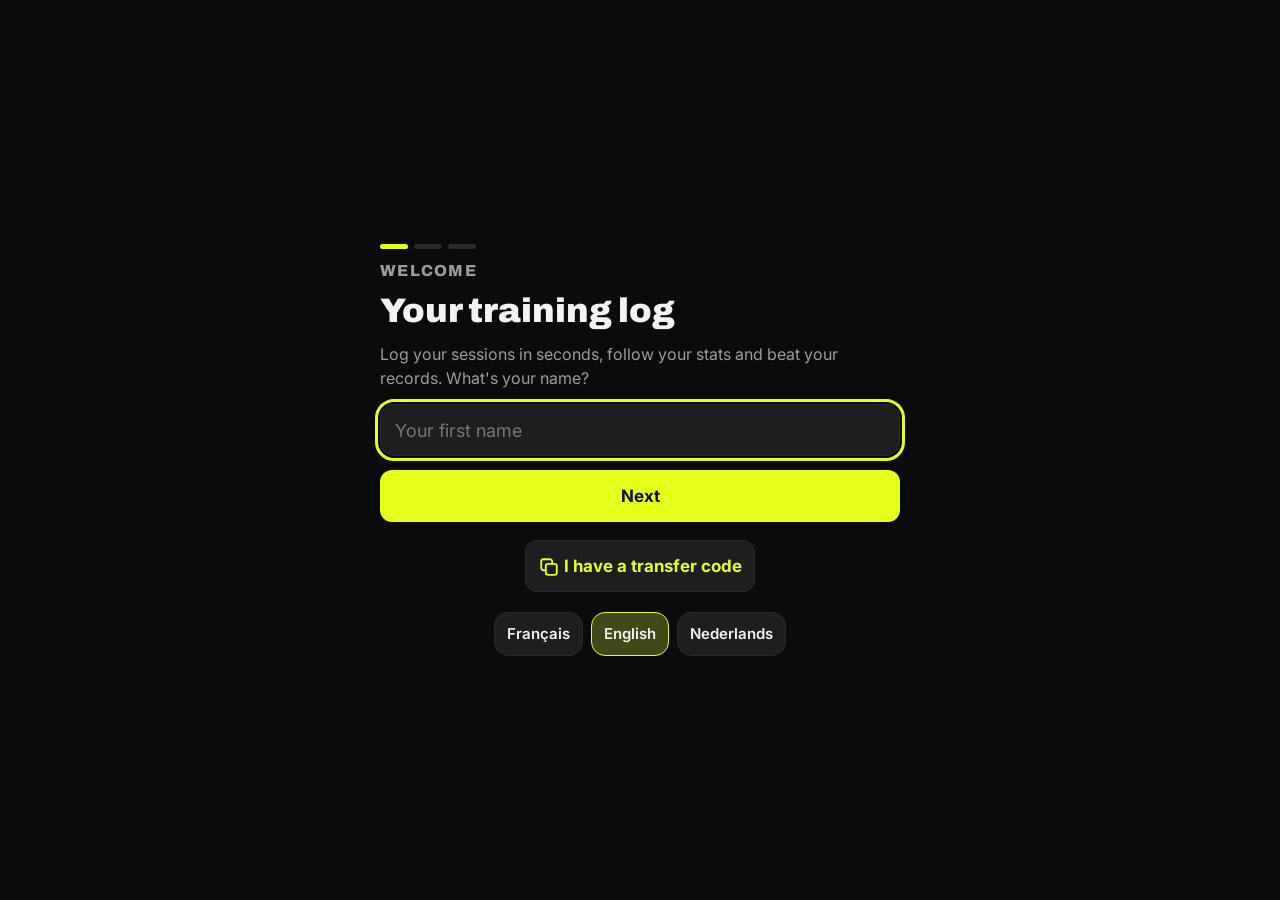
==== index.html @ 7351ebe2 "v7.2 (en cours, non publiée) : nutrition carnet, carnet de notes, page Mesures, voix, calendrier et " ====
<!DOCTYPE html>
<html lang="fr">
<head>
<meta charset="utf-8">
<meta name="viewport" content="width=device-width,initial-scale=1,maximum-scale=1,user-scalable=no,viewport-fit=cover">
<meta name="apple-mobile-web-app-capable" content="yes">
<meta name="theme-color" content="#0b0b0c">
<meta name="mobile-web-app-capable" content="yes">
<meta name="apple-mobile-web-app-status-bar-style" content="black-translucent">
<meta name="apple-mobile-web-app-title" content="Carnet">
<link rel="manifest" href="manifest.webmanifest">
<link rel="apple-touch-icon" href="apple-touch-icon.png">
<link rel="icon" href="icon-192.png">
<link rel="apple-touch-startup-image" media="screen and (device-width: 375px) and (device-height: 667px) and (-webkit-device-pixel-ratio: 2) and (orientation: portrait)" href="splash-750x1334.png">
<link rel="apple-touch-startup-image" media="screen and (device-width: 414px) and (device-height: 736px) and (-webkit-device-pixel-ratio: 3) and (orientation: portrait)" href="splash-1242x2208.png">
<link rel="apple-touch-startup-image" media="screen and (device-width: 375px) and (device-height: 812px) and (-webkit-device-pixel-ratio: 3) and (orientation: portrait)" href="splash-1125x2436.png">
<link rel="apple-touch-startup-image" media="screen and (device-width: 414px) and (device-height: 896px) and (-webkit-device-pixel-ratio: 2) and (orientation: portrait)" href="splash-828x1792.png">
<link rel="apple-touch-startup-image" media="screen and (device-width: 414px) and (device-height: 896px) and (-webkit-device-pixel-ratio: 3) and (orientation: portrait)" href="splash-1242x2688.png">
<link rel="apple-touch-startup-image" media="screen and (device-width: 390px) and (device-height: 844px) and (-webkit-device-pixel-ratio: 3) and (orientation: portrait)" href="splash-1170x2532.png">
<link rel="apple-touch-startup-image" media="screen and (device-width: 428px) and (device-height: 926px) and (-webkit-device-pixel-ratio: 3) and (orientation: portrait)" href="splash-1284x2778.png">
<link rel="apple-touch-startup-image" media="screen and (device-width: 393px) and (device-height: 852px) and (-webkit-device-pixel-ratio: 3) and (orientation: portrait)" href="splash-1179x2556.png">
<link rel="apple-touch-startup-image" media="screen and (device-width: 430px) and (device-height: 932px) and (-webkit-device-pixel-ratio: 3) and (orientation: portrait)" href="splash-1290x2796.png">
<link rel="apple-touch-startup-image" media="screen and (device-width: 402px) and (device-height: 874px) and (-webkit-device-pixel-ratio: 3) and (orientation: portrait)" href="splash-1206x2622.png">
<link rel="apple-touch-startup-image" media="screen and (device-width: 440px) and (device-height: 956px) and (-webkit-device-pixel-ratio: 3) and (orientation: portrait)" href="splash-1320x2868.png">
<link rel="apple-touch-startup-image" media="screen and (device-width: 420px) and (device-height: 912px) and (-webkit-device-pixel-ratio: 3) and (orientation: portrait)" href="splash-1260x2736.png">
<script>try{var d=document.documentElement,r=d.style,v=JSON.parse(localStorage.getItem("carnet-vars")||"null"),k=localStorage.getItem("carnet-icon")||"homme",u=localStorage.getItem("carnet-ati");if(v){for(var x in v)r.setProperty(x,v[x]);d.setAttribute("data-theme",localStorage.getItem("carnet-dt")||"dark")}else{var A={jaune:["#e4ff1a","#7d8c00","#5c6800"],vert:["#3dff8b","#0c8a45","#08773a"],orange:["#ff9f1c","#a35a00","#9a4f00"],bleu:["#38c8ff","#0a6f99","#0a6a92"],rose:["#ff5fa8","#a3245f","#a3245f"],violet:["#b18cff","#5b3fb0","#5b3fb0"]},a=A[localStorage.getItem("carnet-acc")]||A.jaune,l=localStorage.getItem("carnet-theme")==="light";d.setAttribute("data-theme",l?"light":"dark");r.setProperty("--lead",a[0]);r.setProperty("--hi",l?a[2]:a[0]);r.setProperty("--deep",a[1]);r.setProperty("--acct",l?a[2]:a[0])}if(/^(homme|femme|chat|loup|ours|gorille|panda)$/.test(k)){document.querySelectorAll('link[rel="apple-touch-icon"]').forEach(function(e){e.setAttribute("href",u||("icon-"+k+"-180.png"))});var ml=document.querySelector('link[rel=manifest]');if(ml)ml.setAttribute("href","manifest-"+k+".webmanifest")}if(localStorage.getItem("carnet-splash")==="off")d.classList.add("nosplash");if(localStorage.getItem("carnet-anim")==="os"&&matchMedia("(prefers-reduced-motion: reduce)").matches)d.classList.add("rm")}catch(e){}</script>

<title>Carnet de séances</title>
<link rel="preconnect" href="https://fonts.googleapis.com">
<link href="https://fonts.googleapis.com/css2?family=Archivo:wght@500;700;800;900&family=Inter:wght@400;500;600;700&display=swap" rel="stylesheet">
<style>
/* VOICE everyday, sporty, street culture, night mode
   IDEA a training logbook decorated with die-cut stickers and postcards of where you trained, plus a rival scoreboard
   PICTURE the month calendar with illustrated days; regularity heatmap and curves; a scoreboard with S-D ranks
   COLOUR near-black ground, bordeaux header and buttons, wine-red highlights, one colour per session type
   TYPE Archivo 900 display + Inter text
   LAYOUT laptop: calendar left, week/month right; charts and competition in two-column bands; phone stacks */
:root{color-scheme:dark;--bg:#0b0b0c;--card:#151517;--card2:#1e1e21;--ink:#f3f3f1;--mute:#9b9ba1;--line:#2a2a2f;--lead:#e4ff1a;--hi:#e4ff1a;--deep:#7d8c00;--paper:#fff}
*{box-sizing:border-box;min-width:0}
html,body{margin:0}
body{background:var(--bg);color:var(--ink);font:calc(16px*var(--fs,1))/1.5 var(--ft);overflow-x:clip;-webkit-tap-highlight-color:transparent}
button,input{font:inherit;color:inherit}
.top{color:#101010!important;background:linear-gradient(160deg,#eaff2a,#b8d400);color:#fff;padding:calc(18px + env(safe-area-inset-top,0px)) max(4vw,16px) 64px;position:relative;overflow:hidden}
.top::after{content:"";position:absolute;right:-50px;bottom:-90px;width:340px;height:340px;border-radius:50%;background:rgba(255,255,255,.05)}
.top-in{max-width:1180px;margin:0 auto;display:flex;flex-wrap:wrap;gap:16px;align-items:flex-end;justify-content:space-between;position:relative;z-index:1}
h1{font:900 calc(clamp(32px,6vw,48px)*var(--fs,1))/1.02 var(--fd);letter-spacing:-.02em;margin:0}
.tabs{display:inline-flex;flex-wrap:wrap;gap:4px;background:rgba(0,0,0,.12);padding:4px;border-radius:14px;margin-top:12px}
.tabs a{color:#101010;text-decoration:none;font-weight:700;font-size:calc(15px*var(--fs,1));padding:9px 14px;border-radius:10px;min-height:40px;display:inline-flex;align-items:center}
.tabs a[aria-current=page]{background:#101010;color:var(--lead)}
.figs{display:flex;gap:10px;flex-wrap:wrap;align-items:stretch}
.fig{background:rgba(0,0,0,.1);border-radius:14px;padding:10px 14px;min-width:92px}
.fig b{display:block;font:800 calc(28px*var(--fs,1))/1 var(--fd)}
.fig span{font-size:calc(13px*var(--fs,1));opacity:.85}
main{max-width:1180px;margin:-44px auto 0;padding:0 max(4vw,16px) 48px;position:relative;z-index:2}
.cal{display:grid;grid-template-columns:minmax(0,1.6fr) minmax(0,1fr);gap:20px;align-items:start}
.gr{display:grid;grid-template-columns:repeat(2,minmax(0,1fr));gap:20px;align-items:start}
.wide{grid-column:1/-1}
[hidden]{display:none!important}
.panel{background:var(--card);border:1px solid var(--line);border-radius:22px;padding:18px}
.calhead{display:flex;align-items:center;justify-content:space-between;gap:8px;margin-bottom:12px}
.calhead h2{font:900 calc(26px*var(--fs,1))/1.1 var(--fd);margin:0;text-transform:capitalize}
.nav{display:flex;gap:6px}
.ib{width:44px;height:44px;border-radius:12px;border:1px solid var(--line);background:var(--card2);cursor:pointer;display:grid;place-items:center;flex:none}
.ib:hover{border-color:var(--hi)}
:focus-visible{outline:3px solid var(--hi);outline-offset:2px}
.dow,.grid{display:grid;grid-template-columns:repeat(7,minmax(0,1fr));gap:6px}
.dow span{font-size:calc(13px*var(--fs,1));color:var(--mute);text-align:center;font-weight:700}
.day{min-height:96px;border-radius:14px;border:1px solid var(--line);background:var(--card2);padding:0;text-align:left;cursor:pointer;position:relative;overflow:hidden;display:block}
.day .scn{position:absolute;inset:0}
.day svg{width:100%;height:100%;display:block}
.day .n{position:absolute;top:6px;left:7px;font:800 calc(15px*var(--fs,1))/1 var(--fd);z-index:2}
.day.has .n{color:#fff;background:rgba(0,0,0,.5);padding:4px 6px;border-radius:8px;top:4px;left:4px}
.day.out{opacity:.3}
.day.today{box-shadow:inset 0 0 0 2px var(--hi)}
.day.sel{outline:3px solid #fff;outline-offset:-3px}
.day .bed{position:absolute;left:6%;right:6%;bottom:5px;display:block}.day .bed svg{width:100%;height:auto;display:block}.bedwk{display:grid;place-items:center;height:100%;padding:3px}.bedwk svg{width:100%;height:auto}.bedbig{flex:none;width:86px}.bedbig svg{width:86px;height:auto;display:block}
.day.rest{background:repeating-linear-gradient(135deg,var(--card2) 0 8px,#2a2023 8px 16px)}
.day .rl{position:absolute;left:50%;bottom:9px;transform:translateX(-50%) rotate(-6deg);background:var(--paper);color:#16171b;font:800 calc(12px*var(--fs,1))/1 var(--fd);padding:5px 7px;border-radius:7px;box-shadow:0 2px 4px rgba(0,0,0,.4);white-space:nowrap}
.day .stk{position:absolute;left:4px;right:4px;bottom:5px;display:flex;flex-wrap:wrap;gap:2px;z-index:2}
.st{width:26px;height:26px;border-radius:50%;display:grid;place-items:center;color:#fff;border:2.5px solid var(--paper);box-shadow:0 2px 3px rgba(0,0,0,.4);flex:none}
.st svg{width:14px;height:14px}
.st.big{width:36px;height:36px;border-width:3px}.st.big svg{width:19px;height:19px}
.more{font-size:calc(12px*var(--fs,1));font-weight:800;color:#fff;background:rgba(0,0,0,.55);border-radius:99px;padding:2px 6px;align-self:center}
.detail{margin-top:18px}
.dh{display:flex;justify-content:space-between;align-items:center;gap:10px;flex-wrap:wrap}
.dh h3{margin:0;font:900 calc(22px*var(--fs,1))/1.2 var(--fd);text-transform:capitalize}
.row{display:flex;gap:8px;flex-wrap:wrap;align-items:center}
.btn{border:0;border-radius:12px;background:var(--lead);color:var(--on-lead,#101010);font-weight:700;padding:0 18px;height:44px;cursor:pointer;box-shadow:0 3px 0 var(--deep);white-space:nowrap}
.btn:hover{background:#f0ff66}
.btn:active{transform:translateY(2px);box-shadow:0 1px 0 var(--deep)}
.btn.ghost{background:var(--card2);border:1px solid var(--line);box-shadow:none;color:var(--lead)}
.btn.ghost:hover{background:#2a2a20}
.ib,.pm{color:var(--lead)}
.btn.sm{height:36px;padding:0 12px;font-size:calc(14px*var(--fs,1))}
.sess{display:grid;grid-template-columns:150px minmax(0,1fr) auto;gap:14px;align-items:start;padding:10px;border-radius:18px;background:var(--card2);margin-top:12px}
.sess .pic{position:relative;height:110px;border-radius:12px;overflow:hidden}
.sess .pic svg{width:100%;height:100%;display:block}
.tagp{position:absolute;left:8px;bottom:8px;background:var(--paper);color:#16171b;font:800 calc(14px*var(--fs,1))/1 var(--fd);padding:6px 9px;border-radius:8px;transform:rotate(-3deg);box-shadow:0 2px 4px rgba(0,0,0,.35)}
.stickers{display:flex;flex-wrap:wrap;gap:10px;margin-top:4px}
.stkr{display:inline-flex;align-items:center;gap:7px;font:800 calc(14px*var(--fs,1))/1.1 var(--fd);padding:5px 12px 5px 5px;border-radius:99px;color:#fff;border:3px solid var(--paper);box-shadow:0 3px 6px rgba(0,0,0,.35)}
.stkr .ic{width:26px;height:26px;border-radius:50%;background:rgba(255,255,255,.22);display:grid;place-items:center}
.stkr svg{width:16px;height:16px}
.exl{display:flex;flex-wrap:wrap;gap:6px;margin-top:10px}
.exl span{font-size:calc(13px*var(--fs,1));font-weight:600;background:var(--card);border:1px solid var(--line);border-radius:8px;padding:3px 8px}
.empty{display:flex;gap:14px;align-items:center;margin-top:12px;padding:14px;border-radius:18px;background:var(--card2);color:var(--mute);font-size:calc(15px*var(--fs,1))}
.empty svg{width:64px;height:64px;flex:none}
.empty b{display:block;color:var(--ink);font:900 calc(20px*var(--fs,1))/1.2 var(--fd)}
aside{display:grid;gap:20px}
h2.t{font:900 calc(21px*var(--fs,1))/1.2 var(--fd);margin:0 0 12px}
.kp{display:grid;grid-template-columns:repeat(2,minmax(0,1fr));gap:10px}
.kp div{background:var(--card2);border-radius:14px;padding:12px}
.kp b{display:block;font:900 calc(30px*var(--fs,1))/1 var(--fd);white-space:nowrap}
.kp span{font-size:calc(13px*var(--fs,1));color:var(--mute)}
.week{display:grid;grid-template-columns:repeat(7,minmax(0,1fr));gap:6px;margin-top:12px}
.week div{text-align:center;font-size:calc(12px*var(--fs,1));color:var(--mute);font-weight:700}
.week i{display:block;height:40px;border-radius:10px;background:var(--card2);margin-bottom:4px;overflow:hidden;font:800 calc(10px*var(--fs,1))/40px var(--fd);color:var(--mute);font-style:normal}
.week i svg{width:100%;height:100%;display:block}
.places{display:grid;grid-template-columns:repeat(3,minmax(0,1fr));gap:8px}
.ptile{position:relative;height:104px;border-radius:14px;overflow:hidden}
.ptile svg{width:100%;height:100%;display:block}
.ptile b{position:absolute;right:8px;top:6px;font:900 calc(30px*var(--fs,1))/1 var(--fd);color:#fff;text-shadow:0 2px 6px rgba(0,0,0,.6)}
.ptile span{position:absolute;left:6px;bottom:6px;background:var(--paper);color:#16171b;font:800 calc(13px*var(--fs,1))/1 var(--fd);padding:5px 7px;border-radius:7px}
.bars{display:grid;gap:10px}
.bar{display:grid;grid-template-columns:auto minmax(0,1fr) auto;gap:10px;align-items:center;font-size:calc(14px*var(--fs,1))}
.bar .lb{display:flex;align-items:center;gap:8px;font-weight:700;width:11em}
.bar .tr{height:12px;border-radius:99px;background:var(--card2);overflow:hidden}
.bar .fl{display:block;height:100%;border-radius:99px}
.bar .v{font-weight:800;white-space:nowrap;font-variant-numeric:tabular-nums}
.find{font:900 calc(clamp(24px,3.4vw,34px)*var(--fs,1))/1.1 var(--fd);margin:0 0 4px;letter-spacing:-.01em}
.findsub{color:var(--mute);margin:0 0 10px;font-size:calc(15px*var(--fs,1))}
.chart{position:relative;height:280px}
.chart svg{position:absolute;inset:0;width:100%;height:100%}
.chart.sm{height:220px}
.chart text{font:600 calc(12px*var(--fs,1)) var(--ft);fill:var(--mute)}
.chart text.v{font:800 calc(13px*var(--fs,1)) var(--fd);fill:var(--ink);paint-order:stroke;stroke:var(--card);stroke-width:4px}
.leg{display:flex;gap:16px;flex-wrap:wrap;font-size:calc(13px*var(--fs,1));color:var(--mute);margin-top:8px}
.leg i{display:inline-block;width:18px;height:4px;border-radius:2px;vertical-align:middle;margin-right:6px}
.heat{overflow-x:auto;padding-bottom:4px}
.hm{display:grid;grid-template-rows:repeat(7,auto);grid-auto-flow:column;grid-auto-columns:minmax(12px,24px);gap:3px;min-width:420px;justify-content:start}
.hm i{aspect-ratio:1;border-radius:3px;background:#1f191b}
.hm i.r{background:#3a3134}.hm i.l1{background:#a8001a}.hm i.l2{background:#e4ff1a}.hm i.fut{background:transparent}
.hml{display:grid;grid-auto-flow:column;grid-auto-columns:minmax(12px,24px);gap:3px;min-width:420px;justify-content:start;font-size:calc(11px*var(--fs,1));color:var(--mute);height:16px;margin-bottom:4px}
.hml span{white-space:nowrap;overflow:visible}
.sw{display:inline-block;width:12px;height:12px;border-radius:3px;vertical-align:-1px;margin-right:5px}
.note{font-size:calc(13px*var(--fs,1));color:var(--mute);margin:14px 0 0}
.banner{display:flex;gap:10px;align-items:center;justify-content:space-between;flex-wrap:wrap;background:#2a1012;border-radius:14px;padding:10px 12px;margin-bottom:12px;font-size:calc(14px*var(--fs,1))}
.banner button{height:36px;padding:0 12px;border-radius:10px;border:1px solid var(--line);background:var(--card2);cursor:pointer;font-weight:700}
.comp{margin-top:0}
.ch{display:flex;justify-content:space-between;gap:10px;align-items:flex-start;flex-wrap:wrap;margin-bottom:10px}
.ch h3{margin:0;font:900 calc(22px*var(--fs,1))/1.2 var(--fd)}
.ch p{margin:2px 0 0;color:var(--mute);font-size:calc(14px*var(--fs,1))}
.duel{display:grid;gap:8px}
.pl{display:grid;grid-template-columns:auto minmax(0,1fr) auto;gap:10px;align-items:center;background:var(--card2);border-radius:14px;padding:10px 12px}
.pl.win{background:linear-gradient(90deg,#3d0c0f,var(--card2));box-shadow:inset 0 0 0 1.5px var(--hi)}
.pl .pos{font:900 calc(18px*var(--fs,1))/1 var(--fd);width:1.4em;text-align:center;color:var(--mute)}
.pl .nm{font-weight:700;overflow:hidden;text-overflow:ellipsis;white-space:nowrap}
.pl .nm small{display:block;font-weight:500;color:var(--mute);font-size:calc(12px*var(--fs,1))}
.pl .n{font:900 calc(26px*var(--fs,1))/1 var(--fd);white-space:nowrap}
.pl .n small{font:600 calc(12px*var(--fs,1)) var(--ft);color:var(--mute)}
.crown{color:#ffd85a}
.race{display:flex;gap:clamp(10px,3vw,28px);align-items:flex-end;justify-content:center;height:280px;padding:8px 4px 0;position:relative}
.lane{flex:1;max-width:150px;height:100%;display:flex;flex-direction:column;justify-content:flex-end;align-items:center;gap:8px;min-width:0}
.thumb{width:52px;height:52px;border-radius:50%;display:grid;place-items:center;color:#fff;flex:none}
.thumb svg{width:30px;height:30px}
.tower{width:100%;border-radius:16px 16px 6px 6px;min-height:28px;position:relative;overflow:hidden;background-size:100% 300%;display:flex;justify-content:center;align-items:flex-start;padding-top:8px;transform-origin:bottom}
.tower::after{content:"";position:absolute;inset:0;background:repeating-linear-gradient(-45deg,rgba(255,255,255,.18) 0 10px,transparent 10px 22px);background-size:200% 200%}
.tower b{position:relative;z-index:1;font:900 calc(clamp(26px,5vw,40px)*var(--fs,1))/1 var(--fd);color:#fff;text-shadow:0 2px 6px rgba(0,0,0,.35)}
.lane .nm{font-weight:800;font-size:calc(15px*var(--fs,1));display:flex;gap:5px;align-items:center;max-width:100%;overflow:hidden;white-space:nowrap;text-overflow:ellipsis}
.lane.win .tower{background-image:linear-gradient(180deg,#5dff8f,#00c853,#008f3a,#00c853,#5dff8f);box-shadow:0 0 0 2px #00e060,0 0 24px rgba(0,230,100,.45)}
.lane.win .thumb{background:#00c853;box-shadow:0 0 18px rgba(0,230,100,.6)}
.lane.lose .tower{background-image:linear-gradient(180deg,#ff5468,#c4001a,#9a0014,#c4001a,#ff5468);box-shadow:0 0 0 2px #e8112d,0 0 18px rgba(255,31,61,.35)}
.lane.lose .thumb{background:#c4001a}
.lane.lose .thumb svg{transform:rotate(180deg)}
.lane.tie .tower{background-image:linear-gradient(180deg,#8a8f99,#5b606a,#3d4148,#5b606a,#8a8f99)}
.lane.tie .thumb{background:#5b606a}
.vs{align-self:center;font:900 calc(22px*var(--fs,1))/1 var(--fd);color:var(--mute);flex:none}
.racenote{text-align:center;color:var(--mute);font-size:calc(14px*var(--fs,1));margin:10px 0 0}
.tower{animation:rise .9s cubic-bezier(.2,1.4,.4,1) both,flow 2.4s linear infinite}
.tower::after{animation:stripes 1.2s linear infinite}
.lane.win .thumb{animation:hop 1.1s ease-in-out infinite}
.lane.lose .thumb{animation:sulk 1.6s ease-in-out infinite}
.lane.win .tower{animation:rise .9s cubic-bezier(.2,1.4,.4,1) both,flow 2.4s linear infinite,glow 1.6s ease-in-out infinite}
.vs{animation:pulse 1.4s ease-in-out infinite}
@keyframes rise{from{transform:scaleY(0)}}
@keyframes flow{from{background-position:0 0}to{background-position:0 -300%}}
@keyframes stripes{from{background-position:0 0}to{background-position:-31px 0}}
@keyframes hop{0%,100%{transform:translateY(0) rotate(0)}30%{transform:translateY(-12px) rotate(-12deg)}60%{transform:translateY(0) rotate(8deg)}}
@keyframes sulk{0%,100%{transform:translateY(0) rotate(0)}20%{transform:translateY(4px) rotate(-14deg)}40%{transform:translateY(4px) rotate(14deg)}60%{transform:translateY(6px) rotate(-8deg)}}
@keyframes glow{0%,100%{box-shadow:0 0 0 2px #00e060,0 0 14px rgba(0,230,100,.35)}50%{box-shadow:0 0 0 3px #5dff8f,0 0 34px rgba(0,230,100,.7)}}
@keyframes pulse{50%{transform:scale(1.18);color:#fff}}
html.rm .tower,html.rm .tower::after,html.rm .lane.win .thumb,html.rm .lane.lose .thumb,html.rm .lane.win .tower,html.rm .vs{animation:none!important}
@media(max-width:560px){.race{height:230px}.thumb{width:42px;height:42px}.thumb svg{width:24px;height:24px}}
.sk{display:inline-grid;place-items:center;width:44px;height:44px;border-radius:50%;background:#fff;box-shadow:0 3px 6px rgba(0,0,0,.45);flex:none}
.sk svg{width:34px;height:34px}.sk.sm{width:30px;height:30px}.sk.sm svg{width:23px;height:23px}.sk.lg{width:64px;height:64px}.sk.lg svg{width:50px;height:50px}
.tally{display:flex;gap:12px;align-items:center;font:900 calc(18px*var(--fs,1)) var(--fd)}.tally span{display:flex;gap:6px;align-items:center}
.prog{display:grid;gap:8px}
.pr{display:grid;grid-template-columns:7em minmax(0,1fr) auto;gap:10px;align-items:center;font-size:calc(14px*var(--fs,1))}
.pr .nm{font-weight:700;overflow:hidden;text-overflow:ellipsis;white-space:nowrap}
.pr .tr{height:14px;border-radius:99px;background:var(--card2);overflow:hidden;position:relative}
.pr .fl{display:block;height:100%;border-radius:99px}
.pr .v{font:900 calc(16px*var(--fs,1)) var(--fd);white-space:nowrap}
.hist{display:grid;gap:8px}
.hr{display:flex;gap:10px;align-items:center;flex-wrap:wrap;background:var(--card2);border-radius:14px;padding:10px 12px}
.hr .mo{font:900 calc(16px*var(--fs,1)) var(--fd);width:6.5em;text-transform:capitalize}
.hr .who{display:flex;gap:6px;align-items:center;font-weight:600;font-size:calc(14px*var(--fs,1))}
.status{display:inline-block;font-size:calc(13px*var(--fs,1));font-weight:700;padding:4px 10px;border-radius:99px;background:#3d0c0f;color:#ffb3b7}
table{width:100%;border-collapse:collapse;font-size:calc(14px*var(--fs,1));margin-top:14px}
th,td{padding:8px 6px;border-bottom:1px solid var(--line);text-align:right;white-space:nowrap}
th:first-child,td:first-child{text-align:left;white-space:normal}
th{color:var(--mute);font-weight:600;font-size:calc(13px*var(--fs,1))}
td b{font:900 calc(18px*var(--fs,1)) var(--fd)}
.code{font:900 calc(24px*var(--fs,1))/1 var(--fd);letter-spacing:.06em;background:var(--card2);border:1px dashed var(--hi);border-radius:12px;padding:12px 14px;display:inline-block;user-select:all}
.fld{display:flex;gap:8px;flex-wrap:wrap;margin-top:8px}
.fld input,.mg input{height:44px;border-radius:12px;border:1.5px solid var(--line);background:var(--card2);padding:0 12px;font-size:calc(16px*var(--fs,1));flex:1;min-width:150px}
.msg{font-size:calc(14px*var(--fs,1));color:var(--hi);font-weight:600;min-height:1.2em;margin:8px 0 0}
.sheet{position:fixed;inset:0;background:rgba(0,0,0,.7);display:none;align-items:flex-end;justify-content:center;z-index:25}
.sheet.open{display:flex}
.box{background:var(--card);width:min(600px,100%);max-height:92vh;overflow:auto;border-radius:24px 24px 0 0;padding:20px max(18px,env(safe-area-inset-left,0px)) calc(12px + env(safe-area-inset-bottom,0px));border:1px solid var(--line)}
@media(min-width:700px){.sheet{align-items:center}.box{border-radius:24px}}
.box h3{margin:0 0 2px;font:900 calc(26px*var(--fs,1))/1.1 var(--fd);text-transform:capitalize}
.box h5{margin:20px 0 10px;font:800 calc(15px*var(--fs,1))/1.2 var(--fd);display:flex;justify-content:space-between;align-items:center;gap:8px}
.box h5 small{font:500 calc(13px*var(--fs,1)) var(--ft);color:var(--mute);margin-left:6px}
.plcs{display:grid;grid-template-columns:repeat(3,minmax(0,1fr));gap:10px}
.plc{border:0;padding:0;border-radius:16px;overflow:hidden;cursor:pointer;position:relative;height:110px;background:var(--card2);box-shadow:inset 0 0 0 2px var(--line)}
.plc svg{width:100%;height:100%;display:block}
.plc .tagp{transform:none}
.plc[aria-pressed=true]{box-shadow:0 0 0 3px var(--hi)}
.plc[aria-pressed=true]::after{content:"✓";position:absolute;top:8px;right:8px;width:28px;height:28px;border-radius:50%;background:var(--hi);color:#101010;display:grid;place-items:center;font-weight:900;border:2.5px solid #fff}
.chips{display:flex;flex-wrap:wrap;gap:8px}
.chip{min-height:44px;border-radius:14px;border:1.5px solid var(--line);background:var(--card2);padding:6px 12px;display:inline-flex;align-items:center;gap:9px;cursor:pointer;font-weight:600;font-size:calc(15px*var(--fs,1));text-align:left}
.chip.ty{padding-left:6px}
.chip small{display:block;font-size:calc(12px*var(--fs,1));color:var(--mute);font-weight:500}
.chip[aria-pressed=true]{border-color:var(--c,var(--hi));background:color-mix(in srgb,var(--c,var(--hi)) 22%,var(--card))}
.chip.ex[aria-pressed=true]{background:#fff;color:#16171b;border-color:#fff}
.mg{display:grid;gap:6px}
.mg div{display:flex;gap:6px}
.acts{display:flex;gap:10px;justify-content:flex-end;margin-top:18px;position:sticky;bottom:-12px;background:var(--card);padding:12px 0}
.err{color:var(--hi);font-size:calc(14px*var(--fs,1));font-weight:600;margin:10px 0 0;min-height:1em}
@media(max-width:900px){.cal,.gr{grid-template-columns:minmax(0,1fr)}}
@media(max-width:560px){.day{min-height:70px;border-radius:10px}.st{width:19px;height:19px;border-width:2px}.st svg{width:10px;height:10px}.dow,.grid{gap:4px}.panel{padding:12px}.fig{min-width:76px;padding:8px 10px}.fig b{font-size:calc(22px*var(--fs,1))}.sess{grid-template-columns:minmax(0,1fr) auto}.sess .pic{grid-column:1/-1;height:120px}.day .n{font-size:calc(13px*var(--fs,1))}.day.has .n{padding:3px 4px}.plc,.ptile{height:92px}.day .rl{font-size:calc(10px*var(--fs,1));padding:4px 5px}.chart{height:220px}table{font-size:calc(13px*var(--fs,1))}th,td{padding:6px 3px}}
.day .st,.stkr{animation:pop .3s ease-out both}@keyframes pop{from{transform:scale(.3) rotate(-25deg)}}html.rm .day .st,html.rm .stkr{animation:none!important}
.rgrid{display:grid;grid-template-columns:repeat(auto-fill,minmax(260px,1fr));gap:16px}
.rc{background:var(--card);border:1px solid var(--line);border-radius:22px;padding:16px}
.rh{display:flex;justify-content:space-between;align-items:center;gap:8px}.rh h3{margin:0;font:900 calc(20px*var(--fs,1))/1.2 var(--fd)}
.ib.sm2{width:36px;height:36px}
.rv{display:flex;align-items:center;justify-content:space-between;gap:10px;margin:14px 0 8px}
.pm{width:52px;height:52px;border-radius:16px;border:1px solid var(--line);background:var(--card2);font:900 calc(28px*var(--fs,1))/1 var(--fd);cursor:pointer;flex:none}
.pm.plus{background:#00c853;border-color:#00c853;color:#fff;box-shadow:0 3px 0 #007a33}
.pm:active{transform:translateY(2px)}
.big{display:flex;align-items:baseline;justify-content:center;gap:6px;flex:1}
.big input{width:100%;max-width:130px;background:transparent;border:0;border-bottom:2px dashed var(--line);text-align:center;font:900 calc(48px*var(--fs,1))/1 var(--fd);color:var(--ink);padding:0;-moz-appearance:textfield}
.big input::-webkit-outer-spin-button,.big input::-webkit-inner-spin-button{-webkit-appearance:none;margin:0}
.big span{color:var(--mute);font-weight:700}
.spk{height:56px}.spk svg{width:100%;height:100%;display:block}
.rn{font-size:calc(13px*var(--fs,1));color:var(--mute);margin:8px 0 0}
select{height:44px;border-radius:12px;border:1.5px solid var(--line);background:var(--card2);color:var(--ink);padding:0 10px;font-size:calc(16px*var(--fs,1));flex:1;min-width:150px}
.boom{position:fixed;inset:0;display:none;place-items:center;z-index:30;pointer-events:none}
.boom.on{display:grid}
.boom .bx{position:relative;display:grid;justify-items:center;background:var(--lead);border:3px solid #101010;box-shadow:0 18px 50px rgba(0,0,0,.55);border-radius:28px;padding:26px 30px;max-width:88vw;text-align:center;animation:pop2 .5s cubic-bezier(.3,1.6,.5,1) both}
.smile{width:96px;height:96px;animation:wob .6s ease-in-out .3s 2}
.bt{margin:10px 0 0;font:900 calc(32px*var(--fs,1))/1.1 var(--fd);color:#101010}
.bs{margin:6px 0 0;color:#101010;font-weight:800;font-size:calc(18px*var(--fs,1))}
.boom.on{background:rgba(0,0,0,.45)}
button,a,label,.chip{touch-action:manipulation;-webkit-tap-highlight-color:transparent}html{-webkit-text-size-adjust:100%}
.pt{position:absolute;left:50%;top:40%;width:34px;height:34px;margin:-17px;color:#00c853;animation:fly 1.3s ease-out both}
.pt svg{width:100%;height:100%;filter:drop-shadow(0 2px 3px rgba(0,0,0,.5))}
@keyframes pop2{from{transform:scale(.4);opacity:0}}
@keyframes wob{50%{transform:rotate(-14deg) scale(1.1)}}
@keyframes fly{0%{transform:translate(0,0) scale(.3);opacity:1}80%{opacity:1}100%{transform:translate(var(--x),var(--y)) rotate(var(--r)) scale(1.1);opacity:0}}
html.rm .pt,html.rm .smile,html.rm .boom .bx{animation:none!important}html.rm .pt{display:none}
.plcs.need{animation:shake .45s ease-in-out;border-radius:18px;box-shadow:0 0 0 3px var(--hi)}
@keyframes shake{20%,60%{transform:translateX(-8px)}40%,80%{transform:translateX(8px)}}
#warn{display:flex;gap:10px;align-items:center;background:var(--lead);color:var(--on-lead,#101010);font-weight:700;font-size:calc(14px*var(--fs,1));line-height:1.35;padding:calc(env(safe-area-inset-top) + 10px) 14px 10px}#warn span{flex:1}#warn .ib{width:36px;height:36px;color:#101010;background:rgba(0,0,0,.1);border:0}
.bk{margin-top:14px;border-top:1px solid var(--line);padding-top:12px}.bk summary{font-weight:800;cursor:pointer;color:var(--lead);min-height:36px;display:flex;align-items:center}.bk textarea{width:100%;box-sizing:border-box;border-radius:12px;border:1.5px solid var(--line);background:var(--card2);color:var(--ink);font:calc(13px*var(--fs,1))/1.4 ui-monospace,monospace;padding:10px;margin:8px 0}.bk .row{display:flex;gap:8px;flex-wrap:wrap}

/* ---- redesign: dark header, bottom tab bar, FAB, perf, badges, onboarding ---- */
.top{background:var(--bg)!important;color:var(--ink)!important;padding:calc(14px + env(safe-area-inset-top,0px)) max(4vw,16px) 14px!important}
.top::before,.top::after{display:none!important}
.kick{margin:0 0 2px;color:var(--lead);font:800 calc(13px*var(--fs,1))/1 var(--fd);letter-spacing:.08em;text-transform:uppercase}
h1{font-size:calc(clamp(28px,7vw,40px)*var(--fs,1))!important;color:var(--ink)}
.figs{display:grid!important;grid-template-columns:repeat(3,minmax(0,1fr));width:100%;gap:8px!important}.fig{background:var(--card);border:1px solid var(--line);min-width:0!important;padding:9px 10px!important}.fig b{font-size:calc(22px*var(--fs,1))!important}.fig span{font-size:calc(11.5px*var(--fs,1))!important;line-height:1.25;display:block}
.fig b{color:var(--lead)}
.fig span{color:var(--mute);opacity:1}
main{margin-top:0!important}
.cal{display:block;max-width:760px;margin:0 auto}
body{padding-bottom:calc(84px + env(safe-area-inset-bottom,0px))}
.tabs{position:fixed;left:0;right:0;bottom:0;z-index:15;display:grid;grid-template-columns:repeat(4,1fr);gap:0;margin:0;padding:6px 4px calc(6px + env(safe-area-inset-bottom,0px));background:rgba(14,14,16,.94);-webkit-backdrop-filter:blur(16px);backdrop-filter:blur(16px);border-top:1px solid var(--line);border-radius:0}
.tabs a{display:flex;flex-direction:column;align-items:center;justify-content:center;gap:3px;color:var(--mute);text-decoration:none;font:700 calc(11px*var(--fs,1))/1 var(--ft);min-height:52px;padding:4px 0;border-radius:12px}
.tabs a svg{width:24px;height:24px}
.tabs a[aria-current=page]{background:none;color:var(--lead)}
.fab{position:fixed;right:18px;bottom:calc(76px + env(safe-area-inset-bottom,0px));z-index:14;width:62px;height:62px;border-radius:50%;border:0;background:var(--lead);color:var(--on-lead,#101010);display:grid;place-items:center;box-shadow:0 10px 28px rgba(0,0,0,.55),0 3px 0 var(--deep);cursor:pointer}
.fab svg{width:28px;height:28px}.fab:active{transform:scale(.94)}.fab[hidden]{display:none}
.panel{border-radius:20px}
.redo{margin:10px 0 0}
.perf{display:grid;gap:8px}
.pf{display:grid;grid-template-columns:minmax(0,1fr) repeat(3,64px);gap:6px;align-items:center;background:var(--card2);border:1px solid var(--line);border-radius:14px;padding:8px 10px}
.pf b{font-size:calc(14px*var(--fs,1));overflow:hidden;text-overflow:ellipsis;white-space:nowrap}
.pf input{width:100%;box-sizing:border-box;height:40px;border-radius:10px;border:1.5px solid var(--line);background:var(--card);color:var(--ink);font-size:calc(16px*var(--fs,1));text-align:center;padding:0 4px}
.pfh{display:grid;grid-template-columns:minmax(0,1fr) repeat(3,64px);gap:6px;padding:0 10px;font-size:calc(12px*var(--fs,1));color:var(--mute);text-align:center}.pfh span:first-child{text-align:left}
.exl i{font-style:normal;color:var(--lead);font-weight:800}
.badges{display:grid;grid-template-columns:repeat(auto-fill,minmax(96px,1fr));gap:10px}
.bd{display:grid;justify-items:center;gap:6px;text-align:center;padding:12px 6px;border-radius:16px;background:var(--card2);border:1px solid var(--line);font-size:calc(12px*var(--fs,1));font-weight:700;color:var(--mute)}
.bd i{width:44px;height:44px;border-radius:50%;display:grid;place-items:center;background:#2a2a2f;color:#55555c;font:900 calc(16px*var(--fs,1))/1 var(--fd);font-style:normal}
.bd.on{color:var(--ink);border-color:color-mix(in srgb,var(--lead) 45%,var(--line))}.bd.on i{background:var(--lead);color:var(--on-lead,#101010)}
.onb{position:fixed;inset:0;z-index:40;background:var(--bg);display:grid;align-content:center;padding:calc(24px + env(safe-area-inset-top,0px)) 22px calc(24px + env(safe-area-inset-bottom,0px));overflow:auto}
.onb .in{max-width:520px;width:100%;margin:0 auto;display:grid;gap:14px}
.onb h2{font:900 calc(34px*var(--fs,1))/1.05 var(--fd);margin:0}.onb p{color:var(--mute);margin:0;font-size:calc(16px*var(--fs,1))}
.onb .dots{display:flex;gap:6px}.onb .dots i{width:28px;height:5px;border-radius:9px;background:var(--line)}.onb .dots i.on{background:var(--lead)}
.onb input{height:52px;border-radius:14px;border:1.5px solid var(--line);background:var(--card2);color:var(--ink);font-size:calc(18px*var(--fs,1));padding:0 14px}
.onb .btn{height:52px;font-size:calc(17px*var(--fs,1))}
.onb .chips{max-height:44vh;overflow:auto}
.steps{margin:0;padding-left:20px;color:var(--ink);display:grid;gap:8px;font-size:calc(16px*var(--fs,1))}
@media(min-width:900px){.tabs{left:50%;right:auto;transform:translateX(-50%);width:520px;bottom:14px;border:1px solid var(--line);border-radius:20px;padding-bottom:6px}.fab{bottom:28px;right:calc(50% - 330px)}}

/* ===== v3 ===== */
#gArea stop:first-child{stop-color:var(--lead)}
.hm i.l1{background:color-mix(in srgb,var(--lead) 40%,#26262b)!important}.hm i.l2{background:var(--lead)!important}
.btn:hover{background:var(--lead);filter:brightness(1.07)}
.tabs{grid-template-columns:repeat(5,1fr)!important}.tabs a span{white-space:nowrap}
/* écran de démarrage */
#splash{position:fixed;inset:0;z-index:100;background:#0b0b0c;display:grid;place-items:center;animation:spOut .45s ease 1s forwards;pointer-events:none}
#splash .sp{display:grid;justify-items:center;gap:16px;animation:spIn .6s cubic-bezier(.2,1.4,.4,1) both}
#splash .lg{width:116px;height:116px;border-radius:30px;background:var(--lead);display:grid;place-items:center;box-shadow:0 20px 60px color-mix(in srgb,var(--lead) 30%,transparent)}
#splash .lg svg{width:92px;height:92px}#splash .pu{animation:pullUp .85s cubic-bezier(.4,0,.2,1) .1s both}
#splash b{font:900 calc(24px*var(--fs,1))/1 var(--fd);color:#f3f3f1;letter-spacing:-.01em}
@keyframes spIn{from{opacity:0;transform:scale(.7)}}@keyframes spOut{to{opacity:0;visibility:hidden}}@keyframes pullUp{from{transform:translateY(7px)}}
/* transitions */
main>div:not([hidden]){animation:vIn .32s cubic-bezier(.2,.8,.2,1) both}
@keyframes vIn{from{opacity:0;transform:translateY(10px)}}
.sheet.open .box{animation:shUp .32s cubic-bezier(.2,.9,.3,1) both}@keyframes shUp{from{transform:translateY(40px);opacity:.3}}
.grid.swL,.wlist.swL{animation:swL .28s ease both}.grid.swR,.wlist.swR{animation:swR .28s ease both}
@keyframes swL{from{opacity:.15;transform:translateX(44px)}}@keyframes swR{from{opacity:.15;transform:translateX(-44px)}}
/* en-tête : anneau et flamme */
.fig.fi{display:flex;align-items:center;gap:8px}.fig.fi>div{min-width:0}.fic{flex:none;display:grid;place-items:center;width:34px;height:40px}.ring{width:34px;height:34px}
.flame{width:calc(30px*var(--sc));height:auto;transform-origin:50% 100%}.flame:not(.f0){animation:flick 1.8s ease-in-out infinite}
@keyframes flick{0%,100%{transform:scale(1) rotate(-1.5deg)}50%{transform:scale(1.06,1.12) rotate(1.5deg)}}
/* calendrier */
.seg{display:inline-flex;gap:4px;background:var(--card2);border:1px solid var(--line);padding:4px;border-radius:12px;margin-bottom:12px}
.seg button{border:0;background:none;color:var(--mute);font:700 calc(14px*var(--fs,1)) var(--ft);padding:8px 16px;border-radius:9px;cursor:pointer;min-height:36px}
.seg button[aria-pressed=true]{background:var(--lead);color:var(--on-lead,#101010)}
.dow,.grid{grid-template-columns:18px repeat(7,minmax(0,1fr))!important}
.wn{display:grid;place-items:center;font:700 calc(10px*var(--fs,1))/1 var(--ft);color:var(--mute);opacity:.8}
.calhead h2 small{display:block;font:600 calc(14px*var(--fs,1))/1.2 var(--ft);color:var(--mute);text-transform:none;margin-top:4px}
.wlist{display:grid;gap:8px}
.wrow{display:grid;grid-template-columns:44px minmax(0,1fr) auto;gap:10px;align-items:center;text-align:left;background:var(--card2);border:1px solid var(--line);border-radius:16px;padding:8px 10px;min-height:66px;cursor:pointer;color:var(--ink);font:inherit}
.wrow.today{box-shadow:inset 0 0 0 2px var(--lead)}.wrow.sel{outline:2px solid #fff;outline-offset:-2px}
.wd{display:grid;justify-items:center;line-height:1;gap:3px}.wd b{font:700 calc(11px*var(--fs,1)) var(--ft);color:var(--mute);text-transform:uppercase}.wd i{font:900 calc(22px*var(--fs,1))/1 var(--fd);font-style:normal}
.wbody{display:grid;gap:3px;min-width:0}.wst{display:flex;gap:3px}.wst .st{width:18px;height:18px;border-width:2px}.wst .st svg{width:10px;height:10px}
.wex{font-weight:700;font-size:calc(14px*var(--fs,1));white-space:nowrap;overflow:hidden;text-overflow:ellipsis}
.wmeta,.wnone{font-size:calc(12.5px*var(--fs,1));color:var(--mute)}
.wrest{display:flex;align-items:center;gap:8px;color:var(--mute);font-size:calc(13px*var(--fs,1));font-weight:700}.wrest svg{width:46px;height:auto}
.wpic{width:62px;height:46px;border-radius:10px;overflow:hidden}.wpic svg{width:100%;height:100%;display:block}
.banner.rest{background:color-mix(in srgb,var(--lead) 10%,var(--card2));border:1px solid color-mix(in srgb,var(--lead) 35%,var(--line));flex-wrap:nowrap;align-items:center}
.banner.rest>span:not(.bimg){flex:1;min-width:0;line-height:1.35}.banner.rest b{display:block}.bimg{flex:none;width:54px}.bimg svg{width:100%;height:auto;display:block}
/* formulaire */
.dsel{margin:12px 0 2px}
.dpick{position:relative;overflow:hidden}.dpick input{position:absolute;inset:0;opacity:0;width:100%;height:100%;cursor:pointer;font-size:calc(16px*var(--fs,1))}
.chip.dpick.on{border-color:var(--lead);background:color-mix(in srgb,var(--lead) 22%,var(--card))}
.dmin{gap:4px;color:var(--mute)}.dmin input{width:60px;height:30px;border-radius:8px;border:1.5px solid var(--line);background:var(--card);color:var(--ink);font-size:calc(16px*var(--fs,1));text-align:center}
.feel .emo{font-size:calc(20px*var(--fs,1));line-height:1}
.box textarea,.panel textarea{width:100%;box-sizing:border-box;border-radius:12px;border:1.5px solid var(--line);background:var(--card2);color:var(--ink);font:calc(16px*var(--fs,1))/1.4 var(--ft);padding:10px 12px;resize:vertical}
.smeta{display:flex;flex-wrap:wrap;gap:6px;margin-top:8px}.smeta span{font-size:calc(12.5px*var(--fs,1));font-weight:700;color:var(--ink);background:var(--card);border:1px solid var(--line);border-radius:99px;padding:3px 9px}
.snote{margin:8px 0 0;font-size:calc(14px*var(--fs,1));color:var(--mute);font-style:italic;white-space:pre-wrap}
.sbtn{display:grid;gap:6px;align-content:start}
.mrow{display:flex;gap:8px;align-items:center}.mrow.drag{opacity:.85;transform:scale(1.02);background:var(--card2);border-radius:12px;box-shadow:0 8px 24px rgba(0,0,0,.5);position:relative;z-index:2}
.hdl{flex:none;width:30px;height:44px;display:grid;place-items:center;color:var(--mute);cursor:grab;touch-action:none;user-select:none;-webkit-user-select:none}.hdl svg{width:20px;height:20px}
/* annulation */
.snack{position:fixed;left:50%;bottom:calc(150px + env(safe-area-inset-bottom,0px));transform:translateX(-50%);z-index:35;display:flex;align-items:center;gap:14px;background:#f3f3f1;color:#101010;font-weight:700;padding:10px 10px 10px 16px;border-radius:14px;box-shadow:0 10px 30px rgba(0,0,0,.5);max-width:92vw;white-space:nowrap}
.snack.on{animation:shUp .25s ease both}.snack button{border:0;background:#101010;color:var(--lead);font:800 calc(14px*var(--fs,1)) var(--ft);padding:10px 14px;border-radius:10px;cursor:pointer}
/* séance en cours */
.h5{margin:18px 0 10px;font:800 calc(15px*var(--fs,1))/1.2 var(--fd)}.h5 small{font:500 calc(13px*var(--fs,1)) var(--ft);color:var(--mute);margin-left:6px}
.stp{display:flex;align-items:center;gap:10px;margin:16px 0 4px}.stp>span{flex:1;font-weight:700}.stp b{min-width:64px;text-align:center;font:900 calc(20px*var(--fs,1))/1 var(--fd)}.stp .ib{font:800 calc(22px*var(--fs,1))/1 var(--ft)}
.btn.big{width:100%;height:54px;font-size:calc(17px*var(--fs,1));margin-top:16px;border-radius:16px}.btn[disabled]{opacity:.35;pointer-events:none}
.lhead{display:flex;align-items:center;justify-content:space-between;gap:10px;margin-bottom:12px}
.chrono{display:block;font:900 calc(46px*var(--fs,1))/1 var(--fd);font-variant-numeric:tabular-nums;letter-spacing:-.02em}
.track{display:block;height:8px;border-radius:9px;background:var(--card2);overflow:hidden}.track i{display:block;height:100%;background:var(--lead);border-radius:9px;transition:width .35s ease}.track.big{height:10px}
.lex{background:var(--card2);border:1px solid var(--line);border-radius:18px;padding:12px;margin-top:10px;transition:border-color .2s}.lex.ok{border-color:color-mix(in srgb,var(--lead) 55%,var(--line))}
.lexh{display:flex;align-items:center;justify-content:space-between;gap:8px}
.lname{display:flex;align-items:center;gap:10px;border:0;background:none;color:var(--ink);font:800 calc(17px*var(--fs,1))/1.2 var(--fd);padding:0;cursor:pointer;text-align:left;min-width:0}
.lname .px{width:48px;height:38px;flex:none;background:var(--card);border-radius:10px;padding:2px;box-sizing:border-box}
.cnt{font:800 calc(14px*var(--fs,1)) var(--ft);color:var(--mute);flex:none}
.sets{display:flex;flex-wrap:wrap;gap:8px;margin-top:10px}
.set{width:52px;height:52px;border-radius:50%;border:2px solid var(--line);background:var(--card);color:var(--ink);font:800 calc(17px*var(--fs,1)) var(--fd);cursor:pointer;display:grid;place-items:center;padding:0}
.set[aria-pressed=true]{background:var(--lead);border-color:var(--lead);color:var(--on-lead,#101010);animation:pop .25s ease}.set svg{width:24px;height:24px}.set.add{border-style:dashed;color:var(--mute);font-size:calc(22px*var(--fs,1))}
@keyframes pop{50%{transform:scale(1.15)}}
.lperf{display:flex;gap:12px;margin-top:10px}.lperf label{display:flex;align-items:center;gap:6px;font-size:calc(13px*var(--fs,1));color:var(--mute);font-weight:700}.lperf input{width:66px;height:38px;border-radius:10px;border:1.5px solid var(--line);background:var(--card);color:var(--ink);font-size:calc(16px*var(--fs,1));text-align:center}
.lrest{display:flex;align-items:center;gap:10px;margin-top:16px;font-size:calc(14px*var(--fs,1));font-weight:600}.lrest span{flex:1}.lrest select{flex:none;width:auto;min-width:0}
.linkbtn{display:block;margin:18px auto 0;border:0;background:none;color:var(--mute);font:600 calc(14px*var(--fs,1)) var(--ft);text-decoration:underline;cursor:pointer;padding:10px}
.lsum{text-align:center;display:grid;justify-items:center;gap:2px}.lsum h2{font:900 calc(30px*var(--fs,1))/1.1 var(--fd);margin:10px 0 0}
.bigchk{width:86px;height:86px;border-radius:50%;display:grid;place-items:center;background:var(--card2);border:3px solid var(--line);font:900 calc(22px*var(--fs,1)) var(--fd)}.bigchk.all{background:var(--lead);border-color:var(--lead);color:var(--on-lead,#101010);animation:pop .45s ease}.bigchk svg{width:46px;height:46px}
.lsumex{display:grid;gap:6px;margin-top:14px}.lsumex div{display:flex;justify-content:space-between;align-items:center;background:var(--card2);border-radius:12px;padding:10px 12px;font-weight:700}.lsumex b{display:flex;align-items:center;gap:6px;color:var(--lead)}.lsumex svg{width:16px;height:16px}
/* minuteurs */
.tgrid{display:grid;grid-template-columns:repeat(auto-fill,minmax(96px,1fr));gap:10px}
.tchip{height:64px;border-radius:16px;border:1.5px solid var(--line);background:var(--card2);color:var(--ink);font:900 calc(18px*var(--fs,1)) var(--fd);cursor:pointer}.tchip:active{background:var(--lead);color:var(--on-lead,#101010)}
.pyprev{margin:14px 0 0;color:var(--mute);font-size:calc(14px*var(--fs,1));line-height:1.5}.pyprev b{color:var(--ink)}
.tmo{position:fixed;inset:0;z-index:45;background:rgba(8,8,9,.97);display:grid;place-items:center;padding:calc(14px + env(safe-area-inset-top,0px)) 20px calc(20px + env(safe-area-inset-bottom,0px));overflow:auto}
.tmin{width:min(420px,100%);display:grid;justify-items:center;gap:10px}
.ttop{display:flex;justify-content:space-between;width:100%}
.tlab{margin:4px 0 0;font:800 calc(18px*var(--fs,1))/1.3 var(--fd);text-align:center;min-height:1.3em}
.tring{position:relative;width:min(76vw,300px);aspect-ratio:1}.tring svg{width:100%;height:100%;transform:rotate(-90deg)}
.tr0{fill:none;stroke:#222226;stroke-width:14}.tr1{fill:none;stroke:var(--lead);stroke-width:14;stroke-linecap:round;transition:stroke-dasharray .2s linear}
.tbig{position:absolute;inset:0;display:grid;place-items:center;font:900 calc(clamp(56px,20vw,90px)*var(--fs,1))/1 var(--fd);font-variant-numeric:tabular-nums}.tbig svg{width:42%;height:auto;color:var(--lead)}
.tsub{margin:0;color:var(--mute);font-size:calc(15px*var(--fs,1));text-align:center;min-height:1.4em}
.tctl{display:flex;gap:10px;flex-wrap:wrap;justify-content:center;margin-top:6px;min-height:52px}
.tbtn{min-width:96px;height:54px;padding:0 18px;border-radius:16px;border:1.5px solid var(--line);background:var(--card2);color:var(--ink);font:800 calc(16px*var(--fs,1)) var(--ft);cursor:pointer}
.tbtn.main{background:var(--lead);border-color:var(--lead);color:var(--on-lead,#101010);min-width:160px}.tbtn.ghost{min-width:0;height:40px;font-size:calc(14px*var(--fs,1));background:none;padding:0 14px}
.tdots{display:flex;flex-wrap:wrap;gap:6px;justify-content:center;max-width:100%}.tdots i{min-width:28px;height:28px;border-radius:99px;display:grid;place-items:center;background:var(--card2);color:var(--mute);font:800 calc(12px*var(--fs,1)) var(--ft);font-style:normal;padding:0 6px;box-sizing:border-box}.tdots i.d{background:color-mix(in srgb,var(--lead) 28%,var(--card2));color:var(--ink)}.tdots i.c{background:var(--lead);color:var(--on-lead,#101010)}
.tpill{position:fixed;left:50%;transform:translateX(-50%);bottom:calc(82px + env(safe-area-inset-bottom,0px));z-index:16;display:flex;align-items:center;gap:10px;border:0;border-radius:99px;background:var(--lead);color:var(--on-lead,#101010);padding:10px 18px;font:800 calc(15px*var(--fs,1)) var(--ft);box-shadow:0 10px 30px rgba(0,0,0,.55);cursor:pointer}
.tpill b{font:900 calc(18px*var(--fs,1)) var(--fd);font-variant-numeric:tabular-nums}
/* stats */
.cmpr{display:grid;grid-template-columns:minmax(0,1.1fr) 1fr 1fr 1fr;gap:8px;align-items:center;padding:10px 0;border-bottom:1px solid var(--line);font-size:calc(14px*var(--fs,1))}
.cmpr:last-child{border-bottom:0}.cmpr.hd{font-size:calc(12px*var(--fs,1));color:var(--mute);padding-top:0}.cmpr b{font:900 calc(17px*var(--fs,1)) var(--fd);white-space:nowrap}.cmpr.hd b,.cmpr.hd em,.cmpr.hd i{font:700 calc(12px*var(--fs,1)) var(--ft);color:var(--mute)}
.cmpr i{font-style:normal;color:var(--mute);text-align:right;white-space:nowrap}.cmpr em{font-style:normal;font-weight:800;font-size:calc(13px*var(--fs,1));white-space:nowrap}.cmpr em.up{color:var(--lead)}.cmpr em.dn{color:#ff6b6b}.cmpr em.eq{color:var(--mute)}
.body{width:100%;max-width:340px;display:block;margin:4px auto 0}.body text{font:700 calc(10px*var(--fs,1)) var(--ft);fill:var(--mute)}
.bwi{display:inline-flex;align-items:center;gap:6px;background:var(--card2);border:1px solid var(--line);border-radius:99px;padding:4px 5px 4px 12px;font-size:calc(13px*var(--fs,1));margin:8px 6px 0 0}.bwi button{border:0;background:var(--card);color:var(--mute);width:26px;height:26px;border-radius:50%;cursor:pointer;font-size:calc(16px*var(--fs,1));line-height:1}
#prSel{width:100%;flex:none}
/* objectifs */
.goal{background:var(--card2);border:1px solid var(--line);border-radius:16px;padding:12px;margin-top:10px}.goal.done{border-color:color-mix(in srgb,var(--lead) 55%,var(--line))}.goal .note{margin:8px 0 0}
.gh{display:flex;justify-content:space-between;align-items:center;gap:8px;margin-bottom:10px}.gh .ib{width:36px;height:36px}
.dlab{display:flex;align-items:center;gap:8px;font-size:calc(13px*var(--fs,1));color:var(--mute);font-weight:700}.dlab input{min-width:0!important;flex:1}
/* réglages */
.sws{display:flex;flex-wrap:wrap;gap:14px}
.acsw{display:grid;justify-items:center;gap:6px;border:0;background:none;color:var(--mute);font:700 calc(12px*var(--fs,1)) var(--ft);cursor:pointer;padding:0;width:auto;height:auto;border-radius:0}
.acsw i{width:44px;height:44px;border-radius:50%;background:var(--c);display:block}.acsw[aria-pressed=true]{color:var(--ink)}.acsw[aria-pressed=true] i{box-shadow:0 0 0 3px var(--card),0 0 0 5px var(--c)}
.glist{display:grid;grid-template-columns:repeat(auto-fill,minmax(98px,1fr));gap:10px}
.gcard{display:grid;justify-items:center;align-content:start;gap:6px;background:var(--card2);border:1px solid var(--line);border-radius:16px;padding:10px 6px;color:var(--ink);font:700 calc(12px*var(--fs,1))/1.25 var(--ft);cursor:pointer;text-align:center}.gcard .px{width:78px;height:62px}
/* guide */
.ghead{display:flex;gap:14px;align-items:center;margin-top:4px}.gpic{flex:none;width:116px;height:93px;background:var(--card2);border-radius:18px;padding:6px;box-sizing:border-box}.gpic .px{width:100%;height:100%}
.gm{display:flex;flex-wrap:wrap;gap:6px;margin:8px 0 0}.gm span{font-size:calc(12px*var(--fs,1));font-weight:700;background:color-mix(in srgb,var(--lead) 20%,var(--card2));border-radius:99px;padding:3px 9px}
.tips{margin:0;padding-left:20px;display:grid;gap:9px;font-size:calc(15px*var(--fs,1));line-height:1.45}#gbox h3{text-transform:none;font-size:calc(22px*var(--fs,1))}
/* pictos */
.px .fg{fill:none;stroke:var(--ink);stroke-width:5;stroke-linecap:round;stroke-linejoin:round}.px .hd{fill:var(--ink)}
.px .eq{fill:none;stroke:#74747c;stroke-width:4;stroke-linecap:round;stroke-linejoin:round}.px .eqf{fill:#74747c}
.px .ac{fill:none;stroke:var(--lead);stroke-width:3;stroke-linecap:round;stroke-linejoin:round}.px .acf{fill:var(--lead)}
/* bilan */
.bil .kp{margin:2px 0}.bl{margin:0;padding-left:20px;display:grid;gap:7px;font-size:calc(15px*var(--fs,1));line-height:1.4}
/* l'écran de démarrage suit le réglage de l'appli (Animé / Logo / Désactivé), même si l'iPhone réduit les animations */
html.rm main>div,html.rm .sheet .box,html.rm .grid,html.rm .wlist,html.rm .flame,html.rm .set,html.rm .bigchk{animation:none!important}

#toast{position:fixed;left:50%;top:calc(env(safe-area-inset-top) + 12px);transform:translate(-50%,-40px);text-align:center;box-shadow:0 8px 24px rgba(0,0,0,.5);opacity:0;background:#e4ff1a;color:#101010;font-weight:800;padding:12px 18px;border-radius:14px;z-index:30;transition:.25s;pointer-events:none;max-width:90vw}
#toast.on{opacity:1;transform:translate(-50%,0)}

/* ===== v4 ===== */
:root{--acct:#e4ff1a}
html{touch-action:manipulation}
input,select,textarea{font-size:calc(16px*var(--fs,1))}
#toast{background:var(--lead)}
#splash .lg{overflow:hidden}#splash .lg svg{width:100%;height:100%}
.btn.big{display:flex;align-items:center;justify-content:center;gap:0}.st.big{display:grid;flex:none}.track.big{display:block}
.seg.full{display:flex;width:100%}.seg.full button{flex:1;padding:8px 6px}
.pbar .seg{margin-bottom:16px}.lsegw .seg{margin:0}
.ring .rt{stroke:var(--line)}.ring .rp{stroke:var(--lead)}
/* minuteur réduit : pastille avec bouton pour arrêter */
.tpill{padding:5px;gap:2px;cursor:default}
.tpill>button{border:0;background:none;color:var(--on-lead,#101010);font:800 calc(15px*var(--fs,1)) var(--ft);cursor:pointer;display:flex;align-items:center;gap:10px;padding:6px 10px 6px 14px;min-height:40px}
.tpill .tpx{width:40px;height:40px;padding:0;justify-content:center;border-radius:50%;background:rgba(0,0,0,.13);font-size:calc(15px*var(--fs,1))}
/* accueil */
.hstart{display:grid;gap:2px}
.hbig{font:900 calc(30px*var(--fs,1))/1.08 var(--fd);margin:2px 0 0;letter-spacing:-.01em}
#hChrono{font-variant-numeric:tabular-nums;font-size:calc(48px*var(--fs,1))}
.btn.big svg{vertical-align:-2px;margin-right:6px}
.hrow{display:grid;grid-template-columns:1fr 1fr;gap:10px;margin-top:10px}.hrow .btn{width:100%;padding:6px 8px;white-space:normal;line-height:1.15;height:auto;min-height:48px}
.hcards{display:grid;gap:12px}
.hc{display:flex;gap:12px;align-items:center;width:100%;text-align:left;background:var(--card);border:1px solid var(--line);border-radius:20px;padding:12px;color:var(--ink);font:inherit;cursor:pointer}
.hc>div{flex:1;min-width:0}.hc b{display:block;font:800 calc(16px*var(--fs,1))/1.25 var(--fd)}.hc p{margin:3px 0 0;font-size:calc(13.5px*var(--fs,1));color:var(--mute);line-height:1.35}.hc .kick{font-size:calc(11px*var(--fs,1));margin-bottom:4px;color:var(--acct)}.hc .track{margin-top:8px}
.hcpic{flex:none;width:72px;height:54px;border-radius:12px;overflow:hidden}.hcpic svg{width:100%;height:100%;display:block}
.hcic{flex:none;width:54px;height:54px;border-radius:16px;display:grid;place-items:center;background:color-mix(in srgb,var(--lead) 16%,var(--card2));color:var(--acct);font:900 calc(14px*var(--fs,1))/1 var(--fd);text-align:center}
.hc.warnc{border-color:color-mix(in srgb,var(--lead) 35%,var(--line));background:color-mix(in srgb,var(--lead) 8%,var(--card));cursor:default}.hc .bimg{flex:none}
/* recherche d'exercice */
.xsearch{position:relative;margin:2px 0 10px}
.xsearch input{width:100%;height:46px;border-radius:12px;border:1.5px solid var(--line);background:var(--card2);color:var(--ink);font-size:calc(16px*var(--fs,1));padding:0 12px 0 40px;-webkit-appearance:none;appearance:none}
.xsearch::before{content:"";position:absolute;left:14px;top:50%;width:12px;height:12px;margin-top:-9px;border:2.2px solid var(--mute);border-radius:50%;pointer-events:none}
.xsearch::after{content:"";position:absolute;left:25.5px;top:50%;width:7px;height:2.2px;margin-top:4px;background:var(--mute);transform:rotate(45deg);border-radius:2px;pointer-events:none}
.chip.addx{border-style:dashed;color:var(--acct);font-weight:700}
.gcard.gadd b{display:block;font:900 calc(34px*var(--fs,1))/62px var(--fd);color:var(--acct);height:62px}
/* préparation de la séance */
.prow{display:flex;align-items:center;gap:8px;background:var(--card2);border:1px solid var(--line);border-radius:14px;padding:8px 8px 8px 12px;margin-top:8px}
.prow.linked{border-color:color-mix(in srgb,var(--lead) 50%,var(--line))}
.pn{flex:1;min-width:0;font-weight:700;line-height:1.25}
.pn small,.lname small,.pf b small{display:block;font:600 calc(11.5px*var(--fs,1)) var(--ft);color:var(--mute)}
.mini{display:flex;align-items:center;gap:4px}.mini b{min-width:68px;text-align:center;font:800 calc(14px*var(--fs,1)) var(--ft);white-space:nowrap}.mini .ib{width:38px;height:38px;font:800 calc(20px*var(--fs,1))/1 var(--ft)}
.pdel{flex:none;width:32px;height:32px;border-radius:50%;border:0;background:var(--card);color:var(--mute);font-size:calc(18px*var(--fs,1));line-height:1;cursor:pointer;display:grid;place-items:center;padding:0}
.plink{display:flex;align-items:center;gap:6px;margin:6px 0 0 12px;border:0;background:none;color:var(--mute);font:700 calc(12.5px*var(--fs,1)) var(--ft);cursor:pointer;padding:4px 0;text-align:left}
.plink[aria-pressed=true]{color:var(--acct)}.plink svg{flex:none}.plink.sm{margin:0}
.tpls{display:grid;gap:8px}
.tpl{display:flex;align-items:center;gap:6px;background:var(--card2);border:1px solid var(--line);border-radius:14px;padding:6px 6px 6px 0}
.tplm{flex:1;min-width:0;border:0;background:none;color:var(--ink);text-align:left;padding:6px 12px;cursor:pointer;font:inherit}
.tplm b{display:block;font:800 calc(16px*var(--fs,1))/1.2 var(--fd)}.tplm span{display:block;font-size:calc(12.5px*var(--fs,1));color:var(--mute);white-space:nowrap;overflow:hidden;text-overflow:ellipsis}
.ib.armed{border-color:#ff6b6b;color:#ff6b6b}
/* séance en cours */
.lex.nx{box-shadow:0 0 0 2px color-mix(in srgb,var(--lead) 70%,transparent)}
.setpm{display:flex;gap:6px;margin-left:auto;align-self:center}
.set.mini{width:40px;height:40px;border-style:dashed;color:var(--mute);font:800 calc(20px*var(--fs,1))/1 var(--ft)}.set.mini[disabled]{opacity:.3}
.set small{font:900 calc(13px*var(--fs,1)) var(--fd)}
.lfoot{display:flex;justify-content:space-between;align-items:center;gap:8px;margin-top:10px}
.linkbtn.sm{margin:0;padding:6px 0;font-size:calc(12.5px*var(--fs,1))}
.sgrp{border:1.5px dashed color-mix(in srgb,var(--lead) 45%,var(--line));border-radius:20px;padding:4px 10px 10px;margin-top:12px}
.sgl{display:flex;align-items:center;gap:6px;margin:6px 2px 0;font:700 calc(12.5px*var(--fs,1))/1.3 var(--ft);color:var(--acct)}.sgl svg{flex:none}
.sgrp .lex{margin-top:8px}
/* minuteurs */
.pchip{display:inline-flex;align-items:center}.pchip .chip{border-radius:14px 0 0 14px;border-right:0}.pchip .pdel{width:44px;height:44px;border-radius:0 14px 14px 0;border:1.5px solid var(--line);background:var(--card2)}
.anch{display:grid;gap:8px;margin-top:6px}
.arow2{display:grid;grid-template-columns:minmax(0,1fr) minmax(0,1fr) 32px;gap:8px;align-items:center}.arow2 .mini{justify-content:space-between;background:var(--card2);border:1px solid var(--line);border-radius:12px;padding:3px}.arow2 .mini .ib{width:32px;height:32px;font-size:calc(18px*var(--fs,1))}.arow2 .mini b{min-width:0;flex:1;font-size:calc(13.5px*var(--fs,1))}.ahd span{font-size:calc(12px*var(--fs,1));color:var(--mute);font-weight:700;text-align:center}.anch+.btn{margin-top:10px}
.rests{display:flex;flex-wrap:wrap;gap:6px;margin-top:10px}.rests span{font-size:calc(12.5px*var(--fs,1));background:var(--card2);border:1px solid var(--line);border-radius:99px;padding:4px 10px;color:var(--mute)}.rests b{color:var(--ink);margin-left:2px}
.lc{display:grid;grid-template-columns:1fr 1fr;gap:10px;margin-top:6px}.lc label{display:grid;gap:6px;font-size:calc(13px*var(--fs,1));font-weight:700;color:var(--mute)}
.lc input{height:48px;border-radius:12px;border:1.5px solid var(--line);background:var(--card2);color:var(--ink);font:800 calc(18px*var(--fs,1)) var(--fd);padding:0 12px;width:100%}
.lco{display:grid;grid-template-columns:1fr 1fr;gap:10px;margin-top:12px}.lco>div{background:var(--card2);border-radius:14px;padding:12px}.lco b{display:block;font:900 calc(26px*var(--fs,1))/1.1 var(--fd);color:var(--acct)}.lco span{font-size:calc(12.5px*var(--fs,1));color:var(--mute)}.lco .note{grid-column:1/-1;margin:0}
.lctab{display:flex;flex-wrap:wrap;gap:6px;margin-top:12px}.lctab span{font-size:calc(13px*var(--fs,1));background:var(--card2);border:1px solid var(--line);border-radius:99px;padding:5px 11px;color:var(--mute)}.lctab b{color:var(--ink);margin-left:4px}
/* échauffement */
.wus{list-style:none;margin:6px 0 0;padding:0;display:grid;gap:12px}
.wus>li{display:grid;grid-template-columns:40px minmax(0,1fr);gap:12px;background:var(--card2);border:1px solid var(--line);border-radius:18px;padding:14px 14px 14px 12px}
.wnum{width:40px;height:40px;border-radius:50%;background:var(--lead);color:var(--on-lead,#101010);display:grid;place-items:center;font:900 calc(18px*var(--fs,1)) var(--fd)}
.wus h3{margin:3px 0 2px;font:900 calc(18px*var(--fs,1))/1.2 var(--fd)}
.wum{margin:0 0 8px;font-size:calc(14.5px*var(--fs,1));line-height:1.4;color:var(--mute)}
.wul{margin:4px 0 4px;padding-left:18px;display:grid;gap:5px;font-size:calc(14.5px*var(--fs,1));line-height:1.4}
.wuramp{display:grid;grid-template-columns:repeat(3,1fr);gap:8px;margin:4px 0 8px}.wuramp div{background:var(--card);border-radius:12px;padding:10px 6px;text-align:center}.wuramp b{display:block;font:900 calc(18px*var(--fs,1)) var(--fd)}.wuramp span{font:800 calc(14px*var(--fs,1)) var(--ft);color:var(--acct)}
.wuw{display:flex;align-items:center;gap:10px;font-size:calc(13px*var(--fs,1));font-weight:700;color:var(--mute);margin-top:8px}.wuw input{width:96px;height:42px;border-radius:10px;border:1.5px solid var(--line);background:var(--card);color:var(--ink);font:800 calc(17px*var(--fs,1)) var(--fd);text-align:center}
.wucalc{display:flex;flex-wrap:wrap;gap:6px;margin-top:8px}.wucalc span{background:var(--card);border-radius:99px;padding:5px 11px;font-size:calc(13.5px*var(--fs,1))}.wucalc .note{margin:0}
.wus textarea{margin-top:2px}.wuf{text-align:center;font-weight:600}
/* conseils */
.advs{display:grid;grid-template-columns:repeat(auto-fit,minmax(260px,1fr));gap:12px}
.adv{background:var(--card2);border:1px solid var(--line);border-radius:18px;padding:14px}
.adv h3{margin:0 0 6px;font:900 calc(15px*var(--fs,1))/1.2 var(--fd);color:var(--acct);text-transform:uppercase;letter-spacing:.04em}
.adv p{margin:0 0 10px;font-size:calc(14.5px*var(--fs,1));line-height:1.45}.adv .note{margin:0 0 10px}
/* skills */
.skl{display:grid;gap:10px}
.skc{background:var(--card2);border:1px solid var(--line);border-radius:18px;padding:4px 12px 12px}.skc.full{border-color:color-mix(in srgb,var(--lead) 55%,var(--line))}
.skh{display:flex;align-items:center;justify-content:space-between;gap:10px;width:100%;border:0;background:none;color:var(--ink);text-align:left;padding:10px 0;cursor:pointer;font:inherit}
.skh b{display:block;font:900 calc(18px*var(--fs,1))/1.2 var(--fd)}.skh small{display:block;font-size:calc(13px*var(--fs,1));color:var(--mute);margin-top:2px}
.sks{list-style:none;margin:10px 0 0;padding:0;display:grid;gap:6px}
.skst{display:flex;align-items:center;gap:10px;width:100%;border:1px solid var(--line);background:var(--card);color:var(--ink);border-radius:12px;padding:8px 10px;text-align:left;cursor:pointer;font:600 calc(14.5px*var(--fs,1))/1.3 var(--ft)}
.skst i{flex:none;width:30px;height:30px;border-radius:50%;display:grid;place-items:center;border:2px solid var(--line);font:800 calc(13px*var(--fs,1)) var(--fd);font-style:normal;color:var(--mute)}.skst i svg{width:16px;height:16px}
.skst[aria-pressed=true] i{background:var(--lead);border-color:var(--lead);color:var(--on-lead,#101010)}.skst small{display:block;font-size:calc(12px*var(--fs,1));color:var(--mute);font-weight:500}
/* test max */
.tst{display:grid;grid-template-columns:repeat(3,1fr);gap:10px;margin:6px 0 12px}.tst label{display:grid;gap:6px;font-size:calc(13px*var(--fs,1));font-weight:700;color:var(--mute);text-align:center}
.tst input{height:56px;border-radius:14px;border:1.5px solid var(--line);background:var(--card2);color:var(--ink);font:900 calc(24px*var(--fs,1)) var(--fd);text-align:center;width:100%;-moz-appearance:textfield}
.bd i{font-size:calc(14px*var(--fs,1))}
/* stats */
.fbar{display:flex;flex-wrap:wrap;gap:10px;align-items:center}.fbar .chips{flex:1 1 auto}.fbar select{flex:0 1 220px;min-width:160px}
.kp em{display:block;font-style:normal;font-weight:800;font-size:calc(12px*var(--fs,1));margin-top:6px;white-space:nowrap}.kp em.up{color:var(--acct)}.kp em.dn{color:#ff6b6b}.kp em.eq{color:var(--mute)}
/* menu d'une séance */
.acl{display:grid;gap:8px;margin-top:14px}
.arow{display:flex;align-items:center;gap:10px;width:100%;min-height:54px;border:1px solid var(--line);background:var(--card2);color:var(--ink);border-radius:14px;padding:8px 10px 8px 14px;font:700 calc(15px*var(--fs,1)) var(--ft);text-align:left;cursor:pointer}
div.arow{cursor:default}.arow>span{flex:1}.arow svg{flex:none;color:var(--acct)}
.arow input[type=date]{height:40px;border-radius:10px;border:1.5px solid var(--line);background:var(--card);color:var(--ink);font-size:calc(16px*var(--fs,1));padding:0 8px;flex:0 1 150px;min-width:0}
.arow.danger,.arow.danger svg{color:#ff6b6b}
/* interrupteur */
.tglrow{display:flex;align-items:center;gap:12px;width:100%;margin-top:14px;border:1px solid var(--line);background:var(--card2);color:var(--ink);border-radius:14px;padding:12px 14px;text-align:left;cursor:pointer;font:inherit}
.tglrow span{flex:1;font-size:calc(13px*var(--fs,1));color:var(--mute);line-height:1.35}.tglrow b{display:block;font-size:calc(15px*var(--fs,1));color:var(--ink)}
.tglrow i{flex:none;width:50px;height:30px;border-radius:99px;background:var(--line);position:relative;transition:background .2s}
.tglrow i::after{content:"";position:absolute;top:3px;left:3px;width:24px;height:24px;border-radius:50%;background:#fff;box-shadow:0 1px 3px rgba(0,0,0,.4);transition:transform .2s}
.tglrow[aria-pressed=true] i{background:var(--lead)}.tglrow[aria-pressed=true] i::after{transform:translateX(20px)}
#sndTest{margin-top:12px}
/* nouvelle version */
.upd{position:fixed;left:12px;right:12px;top:calc(env(safe-area-inset-top,0px) + 10px);z-index:50;display:flex;align-items:center;gap:12px;background:var(--lead);color:var(--on-lead,#101010);border-radius:16px;padding:12px 12px 12px 16px;box-shadow:0 12px 32px rgba(0,0,0,.45);font-size:calc(14px*var(--fs,1));line-height:1.3;max-width:560px;margin:0 auto;animation:shUp .3s ease both}
.upd span{flex:1}.upd b{display:block;font:900 calc(16px*var(--fs,1)) var(--fd)}
.upd button{border:0;background:#101010;color:var(--lead);font:800 calc(14px*var(--fs,1)) var(--ft);padding:11px 14px;border-radius:12px;cursor:pointer;white-space:nowrap}
.vers{text-align:center}
/* ===== thème clair ===== */
html[data-theme=light]{color-scheme:light;--bg:#f3f3ef;--card:#ffffff;--card2:#eeeee9;--ink:#141416;--mute:#62626a;--line:#dcdbd4}
[data-theme=light] .tabs{background:rgba(250,250,247,.94)}
[data-theme=light] .kick,[data-theme=light] .fig b,[data-theme=light] .btn.ghost,[data-theme=light] .ib,[data-theme=light] .pm,[data-theme=light] .bk summary,[data-theme=light] .tabs a[aria-current=page],[data-theme=light] .exl i,[data-theme=light] .lsumex b,[data-theme=light] .msg,[data-theme=light] .err{color:var(--acct)}
[data-theme=light] .pm.plus{color:#fff}
[data-theme=light] .btn.ghost:hover{background:color-mix(in srgb,var(--lead) 14%,var(--card2))}
[data-theme=light] .day.sel,[data-theme=light] .wrow.sel{outline-color:var(--ink)}
[data-theme=light] .chip.ex[aria-pressed=true]{background:var(--ink);color:var(--bg);border-color:var(--ink)}
[data-theme=light] .chip.dpick.on{border-color:var(--acct)}
[data-theme=light] .day.rest{background:repeating-linear-gradient(135deg,var(--card2) 0 8px,#e2dbdc 8px 16px)}
[data-theme=light] .snack{background:#18181b;color:#fff}[data-theme=light] .snack button{background:var(--lead);color:var(--on-lead,#101010)}
[data-theme=light] .tmo{background:rgba(243,243,239,.98)}
[data-theme=light] .tr0{stroke:#e2e2dc}[data-theme=light] .tr1,[data-theme=light] .ring .rp{stroke:var(--acct)}
[data-theme=light] .track i,[data-theme=light] .tglrow[aria-pressed=true] i{background:var(--acct)}
[data-theme=light] .bd i{background:#e5e5df;color:#a0a0a6}
[data-theme=light] .kp em.dn,[data-theme=light] .arow.danger,[data-theme=light] .arow.danger svg,[data-theme=light] .ib.armed{color:#c43535}
[data-theme=light] .plc[aria-pressed=true]::after{color:#fff}
[data-theme=light] .px .eq{stroke:#a0a0a6}[data-theme=light] .px .eqf{fill:#a0a0a6}[data-theme=light] .px .ac{stroke:var(--acct)}[data-theme=light] .px .acf{fill:var(--acct)}
[data-theme=light] #splash{background:#f3f3ef}[data-theme=light] #splash b{color:#141416}
[data-theme=light] .fab,[data-theme=light] .tpill,[data-theme=light] .snack,[data-theme=light] .upd,[data-theme=light] #toast{box-shadow:0 8px 24px rgba(0,0,0,.18)}
[data-theme=light] .boom.on{background:rgba(0,0,0,.22)}
[data-theme=light] .sheet{background:rgba(20,20,22,.45)}
[data-theme=light] .mrow.drag{box-shadow:0 8px 24px rgba(0,0,0,.18)}

/* ===== v5 ===== */
.figs[hidden],.hlogo[hidden],.gear[hidden],.hback[hidden]{display:none!important}
.top-in{align-items:center!important}
.hl{display:flex;align-items:center;gap:12px;flex:1;min-width:0}.htx{min-width:0}
.hlogo{flex:none;width:48px;height:48px;border-radius:14px;overflow:hidden;background:linear-gradient(135deg,#f2ff5e,#c4da00);box-shadow:0 6px 18px rgba(0,0,0,.35)}.hlogo svg{width:100%;height:100%;display:block}
.gear,.hback{flex:none;width:44px;height:44px;border-radius:14px;display:grid;place-items:center;color:var(--ink);background:var(--card);border:1px solid var(--line);cursor:pointer;text-decoration:none;padding:0}
.gear svg,.hback svg{width:22px;height:22px}
h1{font-size:calc(clamp(26px,7vw,38px)*var(--fs,1))!important}#hello{white-space:nowrap;overflow:hidden;text-overflow:ellipsis}
#splash .lg{background:linear-gradient(135deg,#f2ff5e,#c4da00)!important}
/* accueil */
.wdots{display:grid;grid-template-columns:repeat(7,minmax(0,1fr));gap:6px;margin:14px 0 4px}
.wdot{display:grid;justify-items:center;gap:5px;border:0;background:none;color:var(--mute);font:700 calc(11px*var(--fs,1)) var(--ft);cursor:pointer;padding:0}
.wdot i{width:100%;max-width:42px;aspect-ratio:1;border-radius:50%;display:grid;place-items:center;background:var(--card2);border:2px solid var(--line);color:var(--ink);font:800 calc(14px*var(--fs,1)) var(--fd);font-style:normal}
.wdot.on i{background:var(--lead);border-color:var(--lead);color:var(--on-lead,#101010)}.wdot.on i svg{width:55%;height:55%}
.wdot.rest i{font-size:calc(15px*var(--fs,1))}.wdot.td b{color:var(--acct)}.wdot.td i{border-color:var(--acct)}.wdot.fut i{opacity:.45}
.hmsg{margin:10px 0 0;font-weight:700;font-size:calc(15px*var(--fs,1))}
.qt{display:grid;grid-template-columns:repeat(2,minmax(0,1fr));gap:10px}
.qtb{display:flex;align-items:center;gap:10px;border:1px solid var(--line);background:var(--card2);color:var(--ink);border-radius:16px;padding:12px 14px;font:800 calc(15px*var(--fs,1)) var(--fd);cursor:pointer;text-align:left;min-height:56px}
.qtb span{font-size:calc(24px*var(--fs,1));line-height:1}
.hc.tip .tipt{margin:2px 0 0;color:var(--ink);font-size:calc(14px*var(--fs,1));font-weight:600;line-height:1.35}.hcic.emo{font-size:calc(26px*var(--fs,1))}
.bige{font-size:calc(34px*var(--fs,1));flex:none}
/* pop-up « bon retour » */
.hey{position:fixed;inset:0;z-index:38;display:grid;place-items:center;background:rgba(0,0,0,.5);padding:24px;animation:fadeIn .2s ease both}.hey.out{animation:fadeOut .25s ease both}
.hbx{width:min(360px,100%);background:var(--card);border:1px solid var(--line);border-radius:28px;padding:26px 22px 20px;text-align:center;box-shadow:0 24px 60px rgba(0,0,0,.5);animation:pop2 .45s cubic-bezier(.3,1.6,.5,1) both}
.hem{font-size:calc(64px*var(--fs,1));line-height:1;display:inline-block;transform-origin:70% 80%;animation:wave 1.4s ease-in-out .3s 2}
.hbx h2{font:900 calc(28px*var(--fs,1))/1.1 var(--fd);margin:12px 0 6px}.hbx p{margin:0 0 18px;color:var(--mute);font-size:calc(16px*var(--fs,1));line-height:1.4}.hbx .btn{width:100%;height:50px;font-size:calc(16px*var(--fs,1))}
@keyframes fadeIn{from{opacity:0}}@keyframes fadeOut{to{opacity:0}}
@keyframes wave{0%,100%{transform:rotate(0)}20%{transform:rotate(16deg)}40%{transform:rotate(-10deg)}60%{transform:rotate(12deg)}80%{transform:rotate(-6deg)}}
/* récompenses */
.cfw{position:fixed;inset:0;pointer-events:none;z-index:33;overflow:hidden}
.cfw i{position:absolute;top:58%;width:9px;height:14px;border-radius:2px;animation:cf 1.9s cubic-bezier(.15,.7,.3,1) both}
@keyframes cf{0%{transform:translate(0,0) rotate(0);opacity:1}45%{transform:translate(calc(var(--x)*.8),var(--y)) rotate(calc(var(--r)*.5));opacity:1}100%{transform:translate(var(--x),calc(var(--y) + 520px)) rotate(var(--r));opacity:0}}
.bx.rw .rwe{font-size:calc(84px*var(--fs,1));line-height:1;animation:wob .6s ease-in-out .25s 2}
/* skills */
.lvl{display:flex;align-items:center;gap:14px}
.lvb{flex:none;width:76px;height:76px;border-radius:22px;background:linear-gradient(145deg,var(--lead),var(--deep));color:var(--on-lead,#101010);display:grid;place-items:center;align-content:center;box-shadow:0 8px 24px color-mix(in srgb,var(--lead) 30%,transparent)}
.lvb small{font:800 calc(10.5px*var(--fs,1)) var(--ft);text-transform:uppercase;letter-spacing:.06em;opacity:.8}.lvb b{font:900 calc(34px*var(--fs,1))/1 var(--fd)}
.lvt{flex:1;min-width:0}.lvt h3{margin:0 0 8px;font:900 calc(24px*var(--fs,1))/1.1 var(--fd)}.lvt small{display:block;margin-top:6px;color:var(--mute);font-size:calc(13px*var(--fs,1))}
.shelf{display:grid;grid-template-columns:repeat(5,minmax(0,1fr));gap:12px 4px;margin-top:18px}
.shm{display:grid;justify-items:center;gap:5px;border:0;background:none;color:var(--mute);font:700 calc(10.5px*var(--fs,1))/1.15 var(--ft);cursor:pointer;padding:0;text-align:center}
.mcount{display:flex;justify-content:center;gap:18px;margin:14px 0 0;font:800 calc(15px*var(--fs,1)) var(--ft)}
.medal{--ms:58px;position:relative;flex:none;width:var(--ms);height:var(--ms);display:grid;place-items:center}
.medal svg{position:absolute;inset:0;width:100%;height:100%}
.medal .mtr{fill:var(--card2);stroke:var(--line);stroke-width:4.5}.medal .mpr{fill:none;stroke:var(--mc);stroke-width:4.5;stroke-linecap:round}
.medal em{position:relative;font-style:normal;font-size:calc(var(--ms)*.42);line-height:1}
.medal.t0 em{filter:grayscale(1);opacity:.5}.medal.t3 .mtr{fill:color-mix(in srgb,#f5c542 24%,var(--card))}.medal.t3{filter:drop-shadow(0 0 10px rgba(245,197,66,.55))}
.mcr{position:absolute;top:-9px;right:-5px;font-style:normal;font-size:calc(var(--ms)*.34);transform:rotate(18deg)}
.skl{display:grid;gap:12px}
.skc{background:var(--card);border:1px solid var(--line);border-radius:20px;padding:4px 14px}
.skc.t1{border-color:color-mix(in srgb,#d08a4b 55%,var(--line))}.skc.t2{border-color:color-mix(in srgb,#c6ccd6 60%,var(--line))}.skc.t3{border-color:#f5c542;background:linear-gradient(160deg,color-mix(in srgb,#f5c542 13%,var(--card)),var(--card))}
.skh{display:flex;align-items:center;gap:12px;width:100%;border:0;background:none;color:var(--ink);text-align:left;padding:10px 0;cursor:pointer;font:inherit}
.skt{flex:1;min-width:0;display:grid;gap:2px}.skt b{font:900 calc(18px*var(--fs,1))/1.15 var(--fd)}.skt small{color:var(--mute);font-size:calc(12.5px*var(--fs,1));font-weight:700;margin:0}
.skn{font-size:calc(13px*var(--fs,1));color:var(--acct);font-weight:700;white-space:nowrap;overflow:hidden;text-overflow:ellipsis}
.chev{flex:none;font:900 calc(26px*var(--fs,1))/1 var(--fd);color:var(--mute);transition:transform .2s}.skc.op .chev{transform:rotate(90deg)}
.path{list-style:none;margin:4px 0 10px;padding:0}
.path li{position:relative;display:flex;align-items:center;gap:12px;padding:6px 0}
.path li:not(:last-child)::after{content:"";position:absolute;left:19px;top:46px;bottom:-6px;width:2px;background:var(--line)}
.path li.done:not(:last-child)::after{background:var(--lead)}
.node{flex:none;position:relative;z-index:1;width:40px;height:40px;border-radius:50%;border:2px solid var(--line);background:var(--card2);color:var(--mute);font:800 calc(15px*var(--fs,1)) var(--fd);display:grid;place-items:center;cursor:pointer;padding:0}
.node svg{width:20px;height:20px}
li.done .node{background:var(--lead);border-color:var(--lead);color:var(--on-lead,#101010);box-shadow:0 0 0 4px color-mix(in srgb,var(--lead) 22%,transparent)}
li.next .node{border-color:var(--acct);color:var(--acct);animation:pulse2 1.6s ease-in-out infinite}
li.lock .node{font-size:calc(14px*var(--fs,1));opacity:.75}li.lock .pst{opacity:.6}
@keyframes pulse2{50%{box-shadow:0 0 0 7px color-mix(in srgb,var(--lead) 25%,transparent)}}
.pst{min-width:0}.pst b{display:block;font-size:calc(14.5px*var(--fs,1));line-height:1.3}.pst small{display:block;font-size:calc(12px*var(--fs,1));color:var(--mute);margin-top:1px}li.next .pst small{color:var(--acct);font-weight:700}
.sktu{display:flex;flex-wrap:wrap;gap:8px;align-items:center;margin:2px 0 12px}
.lkm{display:inline-flex;align-items:center;gap:6px;min-height:36px;padding:6px 12px;border-radius:12px;background:var(--card2);border:1px solid var(--line);color:var(--ink);text-decoration:none;font-weight:700;font-size:calc(13.5px*var(--fs,1))}
.chip.sm{min-height:36px;font-size:calc(13.5px*var(--fs,1));padding:4px 12px}
/* tutos et liens */
.lks{display:grid;gap:8px}
.lk{display:flex;align-items:center;gap:8px;background:var(--card2);border:1px solid var(--line);border-radius:16px;padding:6px 8px 6px 6px}
.lka{flex:1;min-width:0;display:flex;align-items:center;gap:12px;color:var(--ink);text-decoration:none}
.lkth{position:relative;flex:none;width:96px;height:54px;border-radius:10px;overflow:hidden;background:#111;display:grid;place-items:center}
.lkth img{position:absolute;inset:0;width:100%;height:100%;object-fit:cover}
.lkth i{position:relative;width:30px;height:21px;border-radius:7px;background:#ff0033;color:#fff;display:grid;place-items:center;font-style:normal;font-size:calc(11px*var(--fs,1))}
.lkic{flex:none;width:54px;height:54px;border-radius:12px;background:var(--card);display:grid;place-items:center;font-size:calc(24px*var(--fs,1))}
.lkt{min-width:0;display:grid;gap:2px}.lkt b{font-size:calc(15px*var(--fs,1));line-height:1.25;overflow:hidden;display:-webkit-box;-webkit-line-clamp:2;-webkit-box-orient:vertical}.lkt small{font-size:calc(12px*var(--fs,1));color:var(--mute);white-space:nowrap;overflow:hidden;text-overflow:ellipsis}
.lform{display:grid;gap:8px}.lform input,.lform select{width:100%;height:46px;border-radius:12px;border:1.5px solid var(--line);background:var(--card2);color:var(--ink);font-size:calc(16px*var(--fs,1));padding:0 12px}
.lrow{display:flex;gap:8px}.lrow select{flex:1;min-width:0}
.lnk{color:var(--acct);font-weight:800;margin-left:4px}
.pdel.armed{background:#ff6b6b;color:#fff}
/* icônes */
.icg{display:grid;grid-template-columns:repeat(4,minmax(0,1fr));gap:10px}
.ict{display:grid;justify-items:center;gap:6px;border:0;background:none;color:var(--mute);font:700 calc(12.5px*var(--fs,1)) var(--ft);cursor:pointer;padding:0}
.itile{width:100%;max-width:76px;aspect-ratio:1;border-radius:22%;overflow:hidden;background:linear-gradient(135deg,#f2ff5e,#c4da00);display:block;box-shadow:0 4px 12px rgba(0,0,0,.3);transition:transform .15s}.itile svg{width:100%;height:100%;display:block}
.ict[aria-pressed=true]{color:var(--ink)}.ict[aria-pressed=true] .itile{box-shadow:0 0 0 3px var(--card),0 0 0 6px var(--acct);transform:scale(1.04)}
.onb .icg{margin:6px 0 4px}.onb .ict[aria-pressed=true] .itile{box-shadow:0 0 0 3px var(--bg),0 0 0 6px var(--acct)}
/* pyramides */
.pyhd{display:flex;align-items:center;justify-content:space-between;gap:8px}.pyhd .h5{margin-bottom:10px}
.pyl{display:grid;gap:8px}
.pyc{display:flex;align-items:center;gap:6px;background:var(--card2);border:1px solid var(--line);border-radius:16px;padding:6px 6px 6px 0}.pyc.on{border-color:var(--acct);box-shadow:0 0 0 1px var(--acct)}
.pym{flex:1;min-width:0;border:0;background:none;color:var(--ink);text-align:left;padding:6px 12px;cursor:pointer;font:inherit;display:grid;gap:3px}
.pym b{font:900 calc(17px*var(--fs,1))/1.2 var(--fd)}.pym span i{display:block;font-style:normal}.pym b small{font:700 calc(13px*var(--fs,1)) var(--ft);color:var(--mute)}.pym span{font-size:calc(12px*var(--fs,1));color:var(--mute);line-height:1.35}
.pyplay{flex:none;width:44px;height:44px;border-radius:50%;border:0;background:var(--lead);color:var(--on-lead,#101010);display:grid;place-items:center;cursor:pointer;box-shadow:0 3px 0 var(--deep)}
.trs{display:grid;gap:8px;margin-top:6px}
.trg{background:var(--card2);border:1px solid var(--line);border-radius:14px;padding:10px 10px 10px 12px;display:grid;gap:8px}
.tra,.trb{display:flex;align-items:center;gap:6px}
.tra>span:first-child{flex:1;font-size:calc(14px*var(--fs,1));color:var(--mute);font-weight:700}.tra b{color:var(--ink);font-size:calc(15px*var(--fs,1))}.tra em{font-style:normal;font-size:calc(12.5px*var(--fs,1));color:var(--mute)}
.trb>span:first-child{font-size:calc(13px*var(--fs,1));color:var(--mute);font-weight:700;min-width:44px}.trb .arr{color:var(--mute);font-weight:800}
.trg .mini{background:var(--card);border-radius:12px;padding:2px;gap:2px}.trg .mini .ib{width:30px;height:30px;font-size:calc(18px*var(--fs,1));border:0;background:none}.trg .mini b{min-width:40px;font-size:calc(13.5px*var(--fs,1))}
/* thème clair */
[data-theme=light] .hlogo,[data-theme=light] .itile{box-shadow:0 4px 12px rgba(0,0,0,.14)}
[data-theme=light] .hey{background:rgba(0,0,0,.3)}
html.rm .hem,html.rm .node,html.rm .hbx,html.rm .rwe,html.rm .hey{animation:none!important}html.rm .cfw{display:none}

/* ===================== v6 : thèmes, verre dépoli, typo, ambiance ===================== */
:root{--fs:1;--fd:"Archivo","Arial Black",system-ui,sans-serif;--ft:"Inter",system-ui,sans-serif;--on-lead:#101010;--glass:color-mix(in srgb,var(--card) 76%,transparent);--bgi:none;--rad:24px;--pd:18px;--gap:20px}
html{background:var(--bg)}
body{background:var(--bg) var(--bgi) fixed;background-image:var(--bgi);background-attachment:fixed;font-family:var(--ft)}
body::before{content:"";position:fixed;inset:0;pointer-events:none;z-index:0;transition:background 1s}
html[data-tod=morning] body::before{background:linear-gradient(180deg,rgba(255,176,96,.2),rgba(255,120,150,.07) 32%,transparent 55%)}
html[data-tod=evening] body::before{background:linear-gradient(180deg,rgba(255,110,80,.18),rgba(150,70,180,.1) 36%,transparent 60%)}
html[data-tod=night] body::before{background:linear-gradient(180deg,rgba(40,70,170,.24),rgba(20,30,90,.09) 42%,transparent 70%)}
html[data-tod=day] body::before{background:linear-gradient(180deg,rgba(120,190,255,.1),transparent 45%)}
html[data-theme=light][data-tod=night] body::before{background:linear-gradient(180deg,rgba(40,70,170,.08),transparent 50%)}
main,header.top,nav.tabs{position:relative;z-index:1}
nav.tabs{position:fixed}
.ico{width:22px;height:22px;flex:none;display:inline-block;vertical-align:middle}
/* en-tête : bandeau du thème */
.top{background:var(--top-bg,var(--bg))!important;color:var(--top-ink,var(--ink))!important;border-radius:0 0 30px 30px;overflow:hidden;isolation:isolate}
html[data-th=nuit] .top{background:transparent!important;color:var(--ink)!important}
.top .kick{color:color-mix(in srgb,var(--top-ink,var(--ink)) 78%,transparent)}
html[data-th=nuit] .top .kick{color:var(--lead)}
.top .fig{background:color-mix(in srgb,var(--top-ink,#000) 10%,transparent)!important;color:inherit}
#season{position:absolute;inset:0;width:100%;height:100%;pointer-events:none;z-index:0;opacity:.9}
.top-in{z-index:1}
/* verre dépoli */
.panel,.hc,.box,.hey .hbx,.onb.bil .in{background:var(--glass)!important;-webkit-backdrop-filter:blur(18px) saturate(140%);backdrop-filter:blur(18px) saturate(140%);border:1px solid color-mix(in srgb,var(--ink) 9%,transparent)!important;box-shadow:0 10px 30px rgba(0,0,0,.18),inset 0 1px 0 color-mix(in srgb,#fff 6%,transparent);border-radius:var(--rad)!important}
html[data-theme=light] .panel,html[data-theme=light] .hc,html[data-theme=light] .box{box-shadow:0 8px 24px rgba(20,20,30,.07),0 1px 2px rgba(20,20,30,.05)}
.panel{padding:var(--pd)}
.gr,.cal{gap:var(--gap)}
html.compact{--pd:12px;--gap:12px;--rad:18px}
html.compact .hcards{gap:8px}html.compact .hc{padding:9px}html.compact .chip{min-height:38px;padding:4px 10px}html.compact .btn{height:40px}
/* néon : halos lumineux */
html.glow .hbig,html.glow h1,html.glow .fig b,html.glow .kp b,html.glow .tbig{text-shadow:0 0 14px color-mix(in srgb,var(--lead) 70%,transparent),0 0 2px color-mix(in srgb,var(--lead) 60%,transparent)}
html.glow .btn:not(.ghost){box-shadow:0 0 18px color-mix(in srgb,var(--lead) 55%,transparent),0 3px 0 var(--deep)}
html.glow .panel,html.glow .hc{border-color:color-mix(in srgb,var(--lead) 22%,transparent)!important}
/* craie : bordures tracées à la craie */
html.chalk .panel,html.chalk .hc{border:2px dashed color-mix(in srgb,var(--ink) 22%,transparent)!important;box-shadow:none}
html.chalk h1,html.chalk h2,html.chalk .hbig{letter-spacing:.01em}
/* polices : titres en capitales pour la police sportive */
html[data-th=neon] h1,html[data-th=beton] h1{letter-spacing:.01em}
/* thème clair minimal : bandeau blanc net */
html[data-th=minimal] .top{box-shadow:0 1px 0 var(--line)}
/* boutons sur l'accent */
.btn{color:var(--on-lead,#101010)}
.btn.ghost{color:var(--acct)}
.fab{color:var(--on-lead,#101010)}
#toast{color:var(--on-lead,#101010)}
.tabs a[aria-current=page]{color:var(--acct)}
html[data-theme=light] .tabs{background:color-mix(in srgb,var(--card) 88%,transparent)!important}
.tabs{background:color-mix(in srgb,var(--bg) 82%,transparent)!important}
/* ---- v6.1 : thèmes de saison ---- */
html[data-season]:not([data-season=""]) .top .fig{background:color-mix(in srgb,var(--card) 62%,transparent)!important;-webkit-backdrop-filter:blur(10px) saturate(1.3);backdrop-filter:blur(10px) saturate(1.3);border-color:color-mix(in srgb,var(--ink) 10%,transparent)!important}
html[data-season]:not([data-season=""]) .top .fig *{color:var(--ink)}
html[data-season]:not([data-season=""]) .top .fig b,html[data-season]:not([data-season=""]) .top .fig .n{color:var(--hi)}
html[data-season=spring] .top h1,html[data-season=summer] .top h1{text-shadow:0 1px 0 rgba(255,255,255,.5)}
html[data-season=autumn] .top h1,html[data-season=winter] .top h1{text-shadow:0 2px 10px rgba(0,0,0,.35)}
.thg .thc[data-th6=printemps] .thm i,.thg .thc[data-th6=ete] .thm i,.thg .thc[data-th6=automne] .thm i,.thg .thc[data-th6=hiver] .thm i{height:46%;background-size:cover!important}
.thg .thc[data-th6=printemps] .thm b:first-of-type,.thg .thc[data-th6=ete] .thm b:first-of-type,.thg .thc[data-th6=automne] .thm b:first-of-type,.thg .thc[data-th6=hiver] .thm b:first-of-type{top:54%}
.thg .thc[data-th6=printemps] .thm b:last-of-type,.thg .thc[data-th6=ete] .thm b:last-of-type,.thg .thc[data-th6=automne] .thm b:last-of-type,.thg .thc[data-th6=hiver] .thm b:last-of-type{top:72%}
.thc small{display:block;font:500 calc(10px*var(--fs,1))/1.2 var(--ft);color:var(--mute);margin-top:2px}
.thauto .thm i{height:100%!important;opacity:.85}
.thauto .thm b{display:none}

/* ===================== v6 : navigation, animations, accueil, récompenses ===================== */
/* A3 : transitions qui glissent */
@keyframes vinR{from{opacity:0;transform:translateX(26px)}to{opacity:1;transform:none}}
@keyframes vinL{from{opacity:0;transform:translateX(-26px)}to{opacity:1;transform:none}}
.vin-r{animation:vinR .34s cubic-bezier(.2,.85,.25,1) both}.vin-l{animation:vinL .34s cubic-bezier(.2,.85,.25,1) both}
/* A2 : boutons qui s'enfoncent */
.btn,.chip,.hc,.qtb,.ib,.wdot,.day,.wrow,.ict,.arow,.seg button,.tabs a,.fab,.masc,.set6 .srow{transition:transform .22s cubic-bezier(.3,1.6,.5,1),filter .2s,background-color .2s,border-color .2s,box-shadow .2s}
.btn:active,.chip:active,.qtb:active,.ib:active,.arow:active,.seg button:active,.ict:active,.set6 .srow:active{transform:scale(.95)!important;transition-duration:.08s}
.hc:active,.day:active,.wrow:active,.wdot:active{transform:scale(.97)!important;transition-duration:.08s}
.tabs a:active{transform:scale(.88)!important}.fab:active{transform:scale(.9)!important}
/* N3 : petit titre collant */
#mini{position:fixed;left:0;right:0;top:0;z-index:12;padding:calc(env(safe-area-inset-top,0px) + 10px) 16px 10px;text-align:center;font:800 calc(16px*var(--fs,1))/1.2 var(--fd);color:var(--ink);background:color-mix(in srgb,var(--bg) 78%,transparent);-webkit-backdrop-filter:blur(18px) saturate(150%);backdrop-filter:blur(18px) saturate(150%);border-bottom:1px solid color-mix(in srgb,var(--ink) 8%,transparent);transform:translateY(-102%);transition:transform .28s cubic-bezier(.2,.9,.3,1);pointer-events:none}
#mini.on{transform:none}
/* A11 : profondeur */
.hcpic svg,.sess .pic svg,.wpic svg{transform:translateY(var(--py,0)) scale(1.16);transition:transform .1s linear}
/* A4 : poignée des feuilles */
.sheet .box{position:relative;touch-action:pan-y}
.sheet .box::before{content:"";position:sticky;top:-12px;display:block;width:42px;height:5px;border-radius:9px;background:color-mix(in srgb,var(--ink) 25%,transparent);margin:-10px auto 12px;z-index:3}
/* A10 : le + devient une coche */
.pl6{position:relative;display:inline-grid;place-items:center;width:22px;height:22px;margin-right:8px}
.pl6 .plus{font:900 calc(24px*var(--fs,1))/1 var(--fd);transition:transform .35s,opacity .2s}
.pl6 .okic{position:absolute;inset:0;width:22px;height:22px;stroke-width:3;opacity:0;transform:scale(.3) rotate(-30deg);transition:transform .45s cubic-bezier(.3,1.7,.5,1),opacity .2s}
.did .pl6 .plus{opacity:0;transform:rotate(90deg) scale(.3)}.did .pl6 .okic{opacity:1;transform:none}
.btn.did{animation:okflash 1.5s ease}
@keyframes okflash{0%,100%{filter:none}20%{filter:brightness(1.25) saturate(1.3)}}
.fab.did svg{animation:fabok 1.4s cubic-bezier(.3,1.6,.5,1)}
@keyframes fabok{0%{transform:none}25%{transform:rotate(135deg) scale(.6)}60%{transform:rotate(135deg) scale(1.1)}100%{transform:none}}
/* N7 : menu par appui long */
.lp{transform:scale(.97)!important;transition:transform .45s ease!important}
.ctx{position:fixed;inset:0;z-index:60;background:rgba(0,0,0,.25);-webkit-backdrop-filter:blur(6px);backdrop-filter:blur(6px);opacity:0;transition:opacity .18s}
.ctx.on{opacity:1}
.ctxm{position:absolute;width:250px;background:var(--glass);-webkit-backdrop-filter:blur(24px) saturate(160%);backdrop-filter:blur(24px) saturate(160%);border:1px solid color-mix(in srgb,var(--ink) 12%,transparent);border-radius:18px;padding:6px;box-shadow:0 20px 50px rgba(0,0,0,.4);transform:scale(.88);transform-origin:top center;transition:transform .22s cubic-bezier(.3,1.5,.5,1)}
.ctx.on .ctxm{transform:none}
.ctxh{margin:6px 10px 6px;font:700 calc(12px*var(--fs,1)) var(--ft);color:var(--mute);text-transform:uppercase;letter-spacing:.06em}
.ctxm button{display:flex;align-items:center;gap:12px;width:100%;min-height:46px;border:0;background:none;color:var(--ink);font:600 calc(16px*var(--fs,1)) var(--ft);padding:0 12px;border-radius:12px;text-align:left;cursor:pointer}
.ctxm button:active{background:color-mix(in srgb,var(--ink) 10%,transparent)}
.ctxm button.danger{color:#ff5a5a}
/* A8 : chiffres qui défilent */
.roll{display:inline-flex;align-items:baseline;white-space:nowrap}
r-d{display:inline-block;height:1.05em;overflow:hidden;line-height:1.05em;vertical-align:bottom}
r-s{display:flex;flex-direction:column;transform:translateY(0);transition:transform 1s cubic-bezier(.2,.9,.22,1)}
r-n{display:block;height:1.05em;line-height:1.05em;text-align:center}
r-s.go{transform:translateY(calc(var(--d) * -1.05em))}
r-c{display:inline-block;line-height:1.05em;white-space:pre}
/* A7 : anneau de la semaine */
.ring .rp{transition:stroke-dasharray 1.1s cubic-bezier(.2,.9,.25,1)}
.ring.full{filter:drop-shadow(0 0 6px color-mix(in srgb,var(--lead) 70%,transparent));animation:ringpop .9s .9s cubic-bezier(.3,1.6,.5,1) both}
.ring .rk{stroke-dasharray:22;stroke-dashoffset:22;animation:rkdraw .5s 1.1s ease forwards}
@keyframes rkdraw{to{stroke-dashoffset:0}}
@keyframes ringpop{0%{transform:scale(1)}40%{transform:scale(1.22)}100%{transform:scale(1)}}
/* R3 : flamme */
.flame.f2,.flame.f3{animation:flk 1.6s ease-in-out infinite alternate}
.flame .spk circle{animation:spk 1.4s ease-in-out infinite}.flame .spk circle:nth-child(2){animation-delay:.4s}.flame .spk circle:nth-child(3){animation-delay:.8s}
@keyframes flk{from{transform:scale(var(--sc,1)) rotate(-2deg)}to{transform:scale(calc(var(--sc,1)*1.05)) rotate(2deg)}}
@keyframes spk{0%,100%{opacity:.2}50%{opacity:1}}
/* accueil : héros avec mascotte */
.hero{display:grid;grid-template-columns:118px 1fr;gap:12px;align-items:center}
.hero.nom{grid-template-columns:1fr}
.herot{min-width:0}
.herot .hbig{margin:2px 0 4px}
.hmsg{margin:0;font-size:calc(15px*var(--fs,1));line-height:1.35}
.masc{width:118px;height:118px;border:0;padding:0;background:none;cursor:pointer;position:relative;border-radius:24px;overflow:hidden;-webkit-mask-image:linear-gradient(180deg,#000 76%,transparent);mask-image:linear-gradient(180deg,#000 76%,transparent)}
.masc svg{width:100%;height:100%;display:block;transform-origin:50% 100%}
.masc.mini{width:64px;height:64px}.hero:has(.masc.mini){grid-template-columns:64px 1fr}
.masc.m-idle svg,.masc.m-thumbs svg{animation:breathe 3.4s ease-in-out infinite}
.masc.m-sleep svg{animation:breathe 5s ease-in-out infinite}
.masc.m-cheer svg,.masc.m-flex svg{animation:bounce 1.5s cubic-bezier(.33,.9,.45,1) 2}
.masc.m-wave svg{animation:sway 1.4s ease-in-out 3}
.masc.jump svg{animation:jump .75s cubic-bezier(.3,.9,.4,1)!important}
@keyframes breathe{0%,100%{transform:none}50%{transform:scale(.985,1.03)}}
@keyframes hop{0%,100%{transform:none}30%{transform:translateY(-8px) scale(1.03)}55%{transform:translateY(0)}}
/* rebond élastique des persos : écrasement, étirement, petit rebond */
@keyframes bounce{0%{transform:none}14%{transform:scale(1.1,.88)}36%{transform:translateY(-14px) scale(.93,1.09)}58%{transform:translateY(0) scale(1.12,.88)}74%{transform:scale(.97,1.04)}88%{transform:scale(1.01,.99)}100%{transform:none}}
@keyframes sway{0%,100%{transform:rotate(0)}30%{transform:rotate(-3deg)}70%{transform:rotate(3deg)}}
@keyframes jump{0%{transform:none}15%{transform:scale(1.12,.86)}40%{transform:translateY(-6px) scale(.94,1.07)}66%{transform:translateY(0) scale(1.14,.86)}82%{transform:scale(.97,1.04)}100%{transform:none}}
.hstart{position:relative}
.mbub{position:absolute;left:12px;top:-8px;max-width:76%;z-index:3;background:var(--paper,#fff);color:#141416;font:700 calc(14px*var(--fs,1))/1.3 var(--ft);padding:10px 14px;border-radius:16px 16px 16px 4px;box-shadow:0 10px 26px rgba(0,0,0,.35);animation:pop2 .35s cubic-bezier(.3,1.6,.5,1) both}
.mbub.out{opacity:0;transform:translateY(-6px);transition:.3s}
.tdsum{display:flex;flex-wrap:wrap;gap:6px;margin-top:8px}
.tdp{display:inline-flex;align-items:center;gap:6px;font-size:calc(13px*var(--fs,1));font-weight:700;background:color-mix(in srgb,var(--lead) 14%,var(--card2));color:var(--ink);padding:5px 10px 5px 7px;border-radius:99px}
.tdp .ico{width:16px;height:16px;color:var(--acct)}
.hc .hcv{width:18px;height:18px;color:var(--mute);opacity:.6;margin-left:auto}
.hcic .ico{width:26px;height:26px}
.hcp{margin:0}.hcp .t{margin-top:0}
.qtb>span .ico{width:28px;height:28px;color:var(--acct)}
.r3{display:flex;gap:14px;margin:6px 0 8px}
.r3 span{display:grid;font-size:calc(12px*var(--fs,1));color:var(--mute);font-weight:600;line-height:1.2}
.r3 b{font:900 calc(24px*var(--fs,1))/1.05 var(--fd);color:var(--ink)}
.r3.big{justify-content:center;gap:20px;margin:14px 0}.r3.big b{font-size:calc(34px*var(--fs,1))}
.rcpop .hem{width:120px;height:120px;margin:0 auto}.rcpop .hem svg{width:100%;height:100%}
.hc.chal.won .hcic{background:color-mix(in srgb,#f5c542 30%,var(--card2));color:#c8930f}
/* V5 : écrans vides illustrés */
.emp6{display:flex;gap:14px;align-items:center;padding:6px 2px}
.empc{flex:none;width:92px;height:92px;border-radius:22px;overflow:hidden;background:color-mix(in srgb,var(--lead) 10%,var(--card2))}
.empc svg{width:100%;height:100%;display:block}
.emp6 b{display:block;font:800 calc(17px*var(--fs,1))/1.2 var(--fd)}
.emp6 p{margin:4px 0 0;color:var(--mute);font-size:calc(14px*var(--fs,1))}
/* R1 / R4 / R11 : écrans de récompense */
.rec6{position:fixed;inset:0;z-index:70;display:grid;place-items:center;padding:calc(20px + env(safe-area-inset-top,0px)) 20px calc(20px + env(safe-area-inset-bottom,0px));background:radial-gradient(circle at 50% 40%,color-mix(in srgb,var(--lead) 30%,rgba(0,0,0,.82)),rgba(0,0,0,.9));opacity:0;transition:opacity .25s}
.rec6.on{opacity:1}
.recin{width:min(420px,100%);text-align:center;display:grid;gap:8px;justify-items:center;transform:scale(.85) translateY(20px);transition:transform .45s cubic-bezier(.3,1.5,.5,1)}
.rec6.on .recin{transform:none}
.rec6 .kick{color:var(--lead);font-size:calc(15px*var(--fs,1))}
.rec6 h2{margin:0;color:#fff;font:900 calc(34px*var(--fs,1))/1.05 var(--fd)}
.rba{display:flex;align-items:baseline;justify-content:center;gap:12px;color:#fff;margin:6px 0 0}
.rba .rb{font:800 calc(40px*var(--fs,1))/1 var(--fd);opacity:.45;text-decoration:line-through;text-decoration-thickness:3px}
.rba .rarr .ico{width:28px;height:28px;color:var(--lead)}
.rba .ra{font:900 calc(84px*var(--fs,1))/1 var(--fd);color:var(--lead);text-shadow:0 0 30px color-mix(in srgb,var(--lead) 60%,transparent)}
.rba small{font:800 calc(20px*var(--fs,1)) var(--fd);opacity:.8}
.rws{margin:0;color:rgba(255,255,255,.75);font-size:calc(15px*var(--fs,1))}
.recch{width:min(240px,62vw);aspect-ratio:1;border-radius:28px;overflow:hidden;margin:8px 0 6px;animation:bounce 1.5s .3s cubic-bezier(.33,.9,.45,1) 2;transform-origin:50% 96%}
.recch svg{width:100%;height:100%;display:block}
.rec6 .acts{display:flex;gap:10px;width:100%;margin-top:8px}.rec6 .acts .btn{flex:1;height:52px}
.rec6 .btn.ghost{background:rgba(255,255,255,.1);color:#fff;border-color:rgba(255,255,255,.2)}
.rwv .rwgot{width:min(220px,58vw);aspect-ratio:1;opacity:0;transform:scale(.4);transition:all .6s cubic-bezier(.3,1.6,.5,1)}
.rwv.open .rwgot{opacity:1;transform:none}
.rwv .rwgot svg{width:100%;height:100%}
.rwv .gbox{position:relative;width:120px;height:110px;margin-bottom:-110px;transition:opacity .4s .5s}
.rwv.open .gbox{opacity:0}
.gbox .bxb{position:absolute;left:10px;right:10px;bottom:0;height:70px;border-radius:12px;background:linear-gradient(90deg,var(--lead) 0 42%,#fff 42% 58%,var(--lead) 58%)}
.gbox .lid{position:absolute;left:0;right:0;top:20px;height:26px;border-radius:10px;background:linear-gradient(90deg,var(--deep) 0 42%,#fff 42% 58%,var(--deep) 58%);animation:lidshake .5s ease-in-out 2;transform-origin:20% 100%}
.rwv.open .lid{transform:translateY(-60px) rotate(-25deg);transition:transform .5s}
@keyframes lidshake{0%,100%{transform:rotate(0)}25%{transform:rotate(-6deg)}75%{transform:rotate(6deg)}}
.thprev{display:block;width:100%;height:100%;border-radius:26px;background:var(--b);overflow:hidden;position:relative;border:3px solid rgba(255,255,255,.15)}
.thprev i{position:absolute;left:0;right:0;top:0;height:38%}
.thprev b{position:absolute;left:12%;right:12%;height:16%;border-radius:12px;background:rgba(255,255,255,.1)}
.thprev b:first-of-type{top:46%}.thprev b:last-of-type{top:68%;right:40%;background:var(--a)}
/* C1 : aujourd'hui respire */
.day.today{animation:breathT 3s ease-in-out infinite}
@keyframes breathT{0%,100%{box-shadow:inset 0 0 0 2px var(--hi)}50%{box-shadow:inset 0 0 0 2px var(--hi),0 0 0 4px color-mix(in srgb,var(--lead) 25%,transparent)}}
.wdot.td i{animation:breathD 2.6s ease-in-out infinite}
@keyframes breathD{0%,100%{box-shadow:0 0 0 0 color-mix(in srgb,var(--lead) 40%,transparent)}50%{box-shadow:0 0 0 5px color-mix(in srgb,var(--lead) 0%,transparent)}}
.day .tyb{position:absolute;left:0;right:0;bottom:0;height:4px;display:flex;z-index:3}
.day .tyb i{flex:1}
/* icônes des onglets */
.tabs a .ico{width:24px;height:24px}
.tabs a[aria-current=page] .ico{stroke-width:2.4}
.phi{width:100%;height:100%;object-fit:cover;display:block}
.hlogo .phi{border-radius:inherit}
html.nosplash #splash{display:none}
/* v6.1 : le splash est piloté par le JS (filet de sécurité CSS à 4,5 s) */
#splash{animation:spOut .45s ease 4.5s forwards!important;transition:opacity .4s ease,visibility .4s;pointer-events:auto;cursor:pointer}
#splash.out{opacity:0;visibility:hidden;pointer-events:none}
#splash .lg:empty{opacity:0}
#splash .lg.anim{width:min(220px,56vw);height:auto;aspect-ratio:1;border-radius:30px;overflow:hidden;background:none!important;box-shadow:0 24px 60px rgba(0,0,0,.42);animation:spIn .45s cubic-bezier(.2,1.3,.4,1) both}
#splash .lg.anim svg{width:100%;height:100%;display:block}
#splash .sp b{transition:opacity .3s}
/* T7 : paysage et iPad sur deux colonnes */
@media (min-width:740px){
 .cal>.panel{display:grid;grid-template-columns:minmax(0,1.4fr) minmax(0,1fr);column-gap:24px;align-items:start}
 .cal>.panel>*{grid-column:1}
 .cal>.panel>#detail{grid-column:2;grid-row:1/span 8;margin-top:0;position:sticky;top:calc(env(safe-area-inset-top,0px) + 64px);max-height:calc(100vh - 160px);overflow:auto}
 #vHome{grid-template-columns:minmax(0,1fr) minmax(0,1fr)!important;align-items:start}
 #vHome #hStart{grid-column:1;position:sticky;top:calc(env(safe-area-inset-top,0px) + 64px)}
 #vHome #hCards{grid-column:2;grid-row:1/span 3}
 .gr{grid-template-columns:repeat(2,minmax(0,1fr))}
 .car6w{grid-column:1/-1}
 .tabs{left:50%!important;right:auto!important;transform:translateX(-50%);width:min(560px,92vw);bottom:calc(10px + env(safe-area-inset-bottom,0px))!important;border-radius:22px!important;border:1px solid color-mix(in srgb,var(--ink) 10%,transparent)!important}
 main{padding-bottom:110px}
}
@media (orientation:landscape) and (max-height:500px){.top .figs{display:none!important}.top{padding-bottom:8px!important}}
.hidT{display:flex;gap:8px;margin:0 0 12px;flex-wrap:wrap}.hidT a{display:inline-flex;align-items:center;gap:8px;padding:8px 14px;border-radius:12px;background:var(--card2);border:1px solid var(--line);color:var(--ink);text-decoration:none;font-weight:700}
.hidT .ico{width:18px;height:18px;color:var(--acct)}

/* ===================== v6 : formulaire, minuteurs, stats, partage, réglages ===================== */
/* S6 : ressenti */
.feel6{display:grid;grid-template-columns:92px 1fr auto;gap:14px;align-items:center;background:var(--card2);border:1px solid var(--line);border-radius:20px;padding:12px 14px}
.fface{width:92px;height:92px;display:grid;place-items:center}
/* jauge d'énergie (pile) */
.eg{position:relative;width:54px;height:86px}
.eg .egc{position:absolute;top:0;left:50%;width:22px;height:8px;margin-left:-11px;border-radius:5px 5px 0 0;background:color-mix(in srgb,var(--ink) 55%,transparent)}
.eg .egb{position:absolute;top:7px;bottom:0;left:0;right:0;border:3px solid color-mix(in srgb,var(--ink) 60%,transparent);border-radius:14px;overflow:hidden;background:color-mix(in srgb,var(--ink) 5%,transparent)}
.eg .egb i{position:absolute;left:4px;right:4px;bottom:4px;height:calc((100% - 8px) * var(--v) / 3);border-radius:8px;background:var(--ec);transition:height .5s cubic-bezier(.3,1.35,.5,1),background-color .3s;box-shadow:0 0 16px color-mix(in srgb,var(--ec) 55%,transparent)}
.eg .egb em{position:absolute;left:4px;right:4px;top:4px;bottom:4px;background:linear-gradient(to top,transparent calc(33.33% - 1.5px),var(--card2) calc(33.33% - 1.5px) calc(33.33% + 1.5px),transparent calc(33.33% + 1.5px) calc(66.66% - 1.5px),var(--card2) calc(66.66% - 1.5px) calc(66.66% + 1.5px),transparent calc(66.66% + 1.5px))}
.eg .egz{position:absolute;left:50%;top:32px;width:28px;height:28px;margin-left:-14px;fill:#fff;stroke:rgba(0,0,0,.35);stroke-width:1;opacity:0;transform:scale(.3) rotate(-20deg);transition:opacity .3s,transform .45s cubic-bezier(.3,1.7,.5,1)}
.eg.v3 .egz{opacity:1;transform:none}
.eg.v3 .egb{border-color:var(--ec);box-shadow:0 0 22px color-mix(in srgb,var(--ec) 45%,transparent)}
.eg.v3 .egb i{animation:egGlow 1.8s ease-in-out infinite}
@keyframes egGlow{50%{filter:brightness(1.18)}}
.eg.pop{animation:egPop .45s cubic-bezier(.3,1.7,.5,1)}
@keyframes egPop{40%{transform:scale(1.08,.94)}}
.feel6.unset .fface{opacity:.6}
.fsl{display:grid;gap:6px}.flab{font:800 calc(18px*var(--fs,1)) var(--fd)}
.fsl input[type=range]{width:100%;accent-color:var(--lead);height:32px}
.fticks{display:flex;justify-content:space-between;font-size:calc(12px*var(--fs,1));color:var(--mute);font-weight:700}
.feel6.unset .flab{color:var(--mute)}
.fclr{width:36px;height:36px}
/* S7 : bouton Suivant au-dessus du clavier */
.kbn{position:fixed;right:12px;z-index:80;height:44px;border:0;border-radius:14px;padding:0 14px 0 16px;display:flex;align-items:center;gap:6px;background:var(--lead);color:var(--on-lead,#101010);font:800 calc(15px*var(--fs,1)) var(--ft);box-shadow:0 8px 20px rgba(0,0,0,.4)}
.kbn .ico{width:18px;height:18px}
/* S8 : récap avant de coller */
.rc6{position:fixed;inset:0;z-index:40;display:grid;place-items:end center;background:rgba(0,0,0,.45);opacity:0;transition:opacity .2s;padding:0 0 env(safe-area-inset-bottom,0px)}
.rc6.on{opacity:1}
.rcard{width:min(560px,100%);background:var(--card);border-radius:26px 26px 0 0;padding:14px 16px 16px;transform:translateY(40px);transition:transform .3s cubic-bezier(.2,.9,.3,1);box-shadow:0 -10px 40px rgba(0,0,0,.4)}
.rc6.on .rcard{transform:none}
.rcpic{position:relative;height:120px;border-radius:18px;overflow:hidden;transform:rotate(-1.2deg);box-shadow:0 6px 18px rgba(0,0,0,.35);border:4px solid var(--paper,#fff)}
.rcpic svg{width:100%;height:100%;display:block}.rcpic .tagp{position:absolute;left:8px;bottom:8px}
.rcb{padding:10px 2px 4px}.rcb h3{margin:2px 0 8px;font:900 calc(24px*var(--fs,1))/1.1 var(--fd);text-transform:capitalize}
.rcm{margin:6px 0;color:var(--mute);font-size:calc(14px*var(--fs,1))}
.rcl{margin:6px 0 0;padding:0;list-style:none;display:grid;gap:4px}.rcl li{display:flex;justify-content:space-between;gap:8px;font-size:calc(15px*var(--fs,1));padding:6px 10px;background:var(--card2);border-radius:10px}.rcl li i{color:var(--acct);font-style:normal;font-weight:800}
.rcard .acts{display:flex;gap:10px;margin-top:12px}.rcard .acts .btn{flex:1;height:50px;display:flex;align-items:center;justify-content:center;gap:6px}
.rcard .acts .ico{width:18px;height:18px}
/* M1 : fond selon la phase, M2 : chiffres géants */
.tmo{transition:background .5s}
.tmo[data-ph^=work],.tmo[data-ph^=prep]{background:radial-gradient(circle at 50% 35%,color-mix(in srgb,var(--lead) 30%,#0b0b0c),#080809 70%)}
.tmo[data-ph^=rest]{background:radial-gradient(circle at 50% 35%,#163a6b,#060b14 72%)}
.tmo[data-ph^=go],.tmo[data-ph=fin]{background:radial-gradient(circle at 50% 35%,color-mix(in srgb,var(--lead) 45%,#0b0b0c),#080809 75%)}
.tmo[data-ph$=last]{animation:lastp 1s ease-in-out infinite}
@keyframes lastp{0%,100%{background:radial-gradient(circle at 50% 35%,#7a1414,#130404 72%)}50%{background:radial-gradient(circle at 50% 35%,#c21f1f,#1c0505 72%)}}
.tmo[data-ph^=rest] #tArc{stroke:#5fb3ff}.tmo[data-ph$=last] #tArc{stroke:#ff5a5a}
.tmo .tbig{font-size:calc(clamp(84px,27vw,170px)*var(--fs,1))!important;letter-spacing:-.03em;font-variant-numeric:tabular-nums}
.tnext{margin:6px 0 0;color:rgba(255,255,255,.7);font:700 calc(15px*var(--fs,1)) var(--ft);text-align:center}
@media (orientation:landscape) and (max-height:520px){.tmo .tmin{display:grid;grid-template-columns:auto 1fr;grid-template-areas:"top top" "ring lab" "ring sub" "ring next" "ring ctl" "ring dots";align-items:center;column-gap:28px;width:100%;max-width:900px}
 .tmo .ttop{grid-area:top}.tmo .tring{grid-area:ring}.tmo .tlab{grid-area:lab}.tmo .tsub{grid-area:sub}.tmo .tnext{grid-area:next}.tmo .tctl{grid-area:ctl}.tmo .tdots{grid-area:dots}
 .tmo .tring{width:min(78vh,330px)!important;height:min(78vh,330px)!important}.tmo .tbig{font-size:calc(clamp(90px,24vh,150px)*var(--fs,1))!important}}
/* M3 : escalier de la pyramide */
.stairs{width:100%;height:86px;display:block;margin-top:8px}
.stairs rect{fill:rgba(255,255,255,.12);transition:fill .3s}.stairs rect.d{fill:var(--lead)}.stairs rect.c{fill:#fff;animation:curp 1s ease-in-out infinite}
.stairs text{fill:rgba(255,255,255,.7);font:800 9px var(--ft)}
@keyframes curp{50%{opacity:.6}}
/* M6 : résumé de fin */
.fsum{display:flex;gap:12px;justify-content:center;margin-top:12px}.fsum div{background:rgba(255,255,255,.08);border-radius:16px;padding:12px 16px;display:grid;justify-items:center;min-width:92px}
.fsum b{font:900 calc(28px*var(--fs,1))/1 var(--fd);color:#fff}.fsum span{font-size:calc(12px*var(--fs,1));color:rgba(255,255,255,.7);font-weight:700;margin-top:4px}
.fsum .rec b{color:#f5c542}.fsum .rec .ico{width:28px;height:28px}
/* M7 : pastille avec mini-anneau */
.tpr{width:22px;height:22px;flex:none;margin-right:-2px}
.tpill[data-ph^=rest]{background:#5fb3ff}.tpill[data-ph$=last]{background:#ff5a5a;animation:pulse6 1s infinite}
@keyframes pulse6{50%{transform:translateX(-50%) scale(1.05)}}
/* C4 : graphiques touchables */
@keyframes bgrow{from{transform:scaleY(0)}to{transform:scaleY(1)}}
@keyframes fadein{from{opacity:0}to{opacity:1}}
.tip6 .tl{stroke:var(--mute);stroke-dasharray:3 4}.tip6 .tc{fill:none;stroke:var(--acct);stroke-width:3}
.tip6 .tb{fill:var(--ink)}.tip6 .tt{fill:var(--bg);font:800 13px var(--ft)}
/* C5 : carrousel */
.car6w{display:grid;gap:8px;min-width:0}
.car6{display:grid;grid-auto-flow:column;grid-auto-columns:100%;overflow-x:auto;scroll-snap-type:x mandatory;gap:14px;scrollbar-width:none;-webkit-overflow-scrolling:touch;overscroll-behavior-x:contain}
.car6::-webkit-scrollbar{display:none}
.car6>.slide6{scroll-snap-align:start;margin:0}
.cdots{display:flex;justify-content:center;gap:8px}.cdots button{width:8px;height:8px;border-radius:9px;border:0;padding:0;background:color-mix(in srgb,var(--ink) 25%,transparent);transition:width .25s}
.cdots button[aria-current=true]{width:22px;background:var(--lead)}
/* C6 */
.cmp6{display:grid;gap:6px;margin-top:6px}
.cmpr{display:grid;grid-template-columns:1fr auto auto auto auto;align-items:center;gap:6px;background:var(--card2);border-radius:12px;padding:8px 10px;font-size:calc(14px*var(--fs,1))}
.cmpr b{white-space:nowrap;overflow:hidden;text-overflow:ellipsis}.cmpr .co{color:var(--mute);font-weight:700}.cmpr .cn{font-weight:900}.cmpr .ico{width:14px;height:14px;color:var(--mute)}
.cmpr i{font-style:normal;font-weight:800;font-size:calc(12px*var(--fs,1));padding:2px 7px;border-radius:99px}.cmpr i.up{background:rgba(47,191,113,.18);color:#2fbf71}.cmpr i.dn{background:rgba(255,90,90,.16);color:#ff6b6b}.cmpr i.eq{color:var(--mute)}
.hc.cmpc{cursor:default}
/* C8 : bilan en carte postale */
.pc6{background:rgba(0,0,0,.6)!important;-webkit-backdrop-filter:blur(8px);backdrop-filter:blur(8px)}
.pcard{width:min(560px,100%);margin:0 auto;background:#fbf7ef;color:#1d1b18;border-radius:18px;overflow:hidden;box-shadow:0 30px 70px rgba(0,0,0,.5);transform:rotate(-1deg);animation:pop2 .5s cubic-bezier(.3,1.5,.5,1) both}
.pcpic{position:relative;height:190px;border-bottom:3px dashed #d8cfbf}.pcpic svg{width:100%;height:100%;display:block}
.stamp{position:absolute;right:14px;top:14px;width:70px;height:84px;background:#fff;padding:5px;display:grid;place-items:center;align-content:center;gap:2px;transform:rotate(6deg);box-shadow:0 3px 8px rgba(0,0,0,.3);border:3px dashed #e8dcc6;outline:4px solid #fff}
.stamp b{font:900 18px/1 var(--fd);color:#c0392b}.stamp i{font-style:normal;font:800 13px var(--ft);color:#1d1b18}
.pmark{position:absolute;right:92px;top:70px;width:88px;height:88px;border:3px solid rgba(192,57,43,.6);border-radius:50%;display:grid;place-items:center;text-align:center;font:800 11px/1.2 var(--ft);color:rgba(192,57,43,.75);transform:rotate(-14deg);text-transform:uppercase}
.pcb{padding:16px 18px 18px;display:grid;gap:8px}.pcb .kick{color:#c0392b}.pcb h2{margin:0;font:900 calc(28px*var(--fs,1))/1.05 var(--fd);color:#1d1b18}
.pcb .kp{display:grid;grid-template-columns:repeat(4,1fr);gap:8px}.pcb .kp div{background:#f0e9dc;border-radius:12px;padding:8px}.pcb .kp b{display:block;font:900 calc(22px*var(--fs,1))/1 var(--fd);color:#1d1b18}.pcb .kp span{font-size:calc(11px*var(--fs,1));color:#6d665a;font-weight:700}
.pcb .bl{margin:0;padding-left:18px;color:#3b3731;font-size:calc(14px*var(--fs,1))}.pcsig{margin:4px 0 0;font:700 calc(17px*var(--fs,1)) "Patrick Hand","Comic Relief",var(--ft);color:#2d6cd4;transform:rotate(-1deg)}
.pcb .acts{display:flex;gap:10px}.pcb .acts .btn{flex:1}.pcb .btn.ghost{background:#efe7d8;color:#1d1b18;border-color:#e0d5c2}
.pcb .acts .ico{width:18px;height:18px}
/* C3 : glisser une séance */
.cdg{position:fixed;left:0;top:0;z-index:90;width:72px;height:72px;border-radius:16px;overflow:hidden;border:3px solid #fff;box-shadow:0 16px 30px rgba(0,0,0,.5);pointer-events:none}
.cdg svg{width:100%;height:100%;display:block}.cdg b{position:absolute;left:4px;top:4px;background:rgba(0,0,0,.6);color:#fff;font:800 12px var(--ft);padding:2px 6px;border-radius:7px}
.day.lift{opacity:.35}.day.drop{outline:3px dashed var(--lead)!important;outline-offset:-3px;transform:scale(1.06)}
/* Z2 */
#mzSeg{margin:4px 0 10px}
/* X1 : choix du format */
.fmts{display:grid;grid-template-columns:repeat(3,1fr);gap:10px;margin:8px 0 14px}
.fmt{display:grid;justify-items:center;gap:4px;border:1.5px solid var(--line);background:var(--card2);border-radius:18px;padding:12px 6px;cursor:pointer;color:var(--ink)}
.fmt b{font:800 calc(14px*var(--fs,1)) var(--fd)}.fmt small{color:var(--mute);font-weight:700}
.fmtp{display:block;position:relative;background:var(--bg);border-radius:8px;border:2px solid var(--line);overflow:hidden}
.fmtp.f-story{width:42px;height:74px}.fmtp.f-carre{width:62px;height:62px;margin:6px 0}.fmtp.f-postale{width:74px;height:50px;margin:12px 0}
.fmtp i{position:absolute;left:0;right:0;top:0;height:30%;background:var(--lead)}.fmtp b{position:absolute;left:12%;right:12%;height:12%;border-radius:4px;background:var(--card2)}
.fmtp b:first-of-type{top:42%}.fmtp b:last-of-type{top:62%;right:40%}
.stks{display:grid;grid-template-columns:repeat(2,1fr);gap:12px;margin:8px 0}
.stk6{display:grid;justify-items:center;gap:6px;border:2px dashed var(--line);background:var(--card2);border-radius:20px;padding:12px;color:var(--ink);font-weight:800;cursor:pointer}
.stk6 svg{width:96px;height:96px}.stk6 .ico{width:60px;height:60px;color:var(--acct)}
/* réglages v6 */
.set6{padding:8px}
.prof6{display:flex;align-items:center;gap:14px;padding:10px 10px 14px;border-bottom:1px solid var(--line);margin-bottom:6px}
.pav{width:62px;height:62px;border-radius:18px;overflow:hidden;flex:none}.pav svg,.pav img{width:100%;height:100%;display:block}
.prof6 b{font:900 calc(20px*var(--fs,1)) var(--fd)}.prof6 p{margin:2px 0 0;color:var(--mute);font-size:calc(13px*var(--fs,1))}
.srow{display:flex;align-items:center;gap:12px;padding:10px;border-radius:14px;color:var(--ink);text-decoration:none;min-height:58px}
.srow:active{background:color-mix(in srgb,var(--ink) 7%,transparent)}
.sic{width:38px;height:38px;border-radius:12px;display:grid;place-items:center;background:color-mix(in srgb,var(--lead) 16%,var(--card2));color:var(--acct);flex:none}
.sic .ico{width:21px;height:21px}
.stx{display:grid;flex:1;min-width:0}.stx b{font-size:calc(16px*var(--fs,1))}.stx small{color:var(--mute);font-size:calc(13px*var(--fs,1))}
.scv{width:18px;height:18px;color:var(--mute)}
.chprev{width:min(220px,60vw);aspect-ratio:1;margin:0 auto 10px;border-radius:28px;overflow:hidden;background:color-mix(in srgb,var(--lead) 12%,var(--card2))}
.chprev svg,.chprev img{width:100%;height:100%;display:block}
.chps{margin:0 0 14px}
.ict.lk .itile{opacity:.55;filter:grayscale(.6)}.ict{position:relative}
.lki{position:absolute;right:6px;top:6px;width:26px;height:26px;border-radius:50%;display:grid;place-items:center;background:rgba(0,0,0,.65);color:#fff}.lki .ico{width:15px;height:15px}
.itile{position:relative}
.chip.lk{opacity:.6}.chip .ico{width:16px;height:16px}
.acsw.cw{position:relative;cursor:pointer}.acsw.cw input{position:absolute;inset:0;opacity:0;width:100%;height:100%;cursor:pointer}
.thg{display:grid;grid-template-columns:repeat(4,1fr);gap:10px}
.thc{display:grid;gap:6px;justify-items:center;border:0;background:none;color:var(--ink);font:700 calc(12px*var(--fs,1)) var(--ft);cursor:pointer;padding:0;text-align:center}
.thm{position:relative;display:block;width:100%;aspect-ratio:.72;border-radius:16px;background:var(--tb);border:2px solid var(--line);overflow:hidden}
.thc[aria-pressed=true] .thm{border-color:var(--lead);box-shadow:0 0 0 3px color-mix(in srgb,var(--lead) 35%,transparent)}
.thm i{position:absolute;left:0;right:0;top:0;height:34%}
.thm b{position:absolute;left:12%;right:12%;height:13%;border-radius:6px;background:var(--tc)}
.thm b:first-of-type{top:44%}.thm b:last-of-type{top:63%;right:42%;background:var(--ta)}
.thm em{position:absolute;inset:0;display:grid;place-items:center;background:rgba(0,0,0,.45);color:#fff}.thm em .ico{width:22px;height:22px}
.thc.lk span:last-child{opacity:.6}
.ordr{display:flex;align-items:center;gap:8px;padding:6px 0;border-bottom:1px solid color-mix(in srgb,var(--line) 70%,transparent)}
.ordr b{flex:1;font-size:calc(15px*var(--fs,1))}.ordr .ib{width:38px;height:38px}.ordr .ib:disabled{opacity:.3}
.tgl6{border:0;background:none;padding:6px;cursor:pointer}
.sw6{display:block;width:46px;height:28px;border-radius:99px;background:var(--line);position:relative;transition:background .2s}
.sw6::after{content:"";position:absolute;left:3px;top:3px;width:22px;height:22px;border-radius:50%;background:#fff;transition:transform .22s cubic-bezier(.3,1.5,.5,1);box-shadow:0 1px 3px rgba(0,0,0,.3)}
.sw6.on{background:var(--lead)}.sw6.on::after{transform:translateX(18px)}
.fix6{width:58px;display:grid;place-items:center;color:var(--mute)}.fix6 .ico{width:16px;height:16px}
.tones{display:grid;grid-template-columns:1fr 1fr;gap:10px}
.tone6{display:grid;gap:4px;text-align:left;border:1.5px solid var(--line);background:var(--card2);border-radius:16px;padding:12px;color:var(--ink);cursor:pointer}
.tone6[aria-pressed=true]{border-color:var(--lead);background:color-mix(in srgb,var(--lead) 14%,var(--card2))}
.tone6 b{font:800 calc(15px*var(--fs,1)) var(--fd)}.tone6 span{font-size:calc(12.5px*var(--fs,1));color:var(--mute);line-height:1.35}
.lgc{width:36px;height:36px;border-radius:10px;display:grid;place-items:center;background:var(--card2);font:900 13px var(--fd)}
.arow[aria-pressed=true]{border-color:var(--lead)}
.volr input{width:100%;accent-color:var(--lead);height:34px}
#voiceSel select{width:100%;height:46px;border-radius:12px;border:1.5px solid var(--line);background:var(--card2);color:var(--ink);padding:0 10px;margin-bottom:10px}
.wiz{display:grid;gap:12px}.icprev{width:90px;height:90px;border-radius:22px;overflow:hidden;margin:0 auto}.icprev svg,.icprev img{width:100%;height:100%;display:block}
.steps6{margin:0;padding-left:22px;display:grid;gap:12px}.steps6 li{line-height:1.4}.steps6 b{display:block}.steps6 code{display:block;margin-top:4px;font:800 calc(15px*var(--fs,1)) var(--ft);background:var(--card2);padding:8px 10px;border-radius:10px;user-select:all;-webkit-user-select:all;word-break:break-all}
.steps6 .btn{margin-top:6px}
.onb .onbc{justify-self:center;margin-top:4px}.onb .lgs{display:flex;gap:8px;justify-content:center;flex-wrap:wrap;margin-top:6px}
.onb .icg{max-height:46vh;overflow:auto}
#onbC{width:100%;border-radius:12px;border:1.5px solid var(--line);background:var(--card2);color:var(--ink);padding:10px;font:14px/1.4 ui-monospace,monospace}
.pzoom{display:flex;align-items:center;gap:10px;margin:10px 0}.pzoom input{flex:1;accent-color:var(--lead)}
.pcrop{width:260px;height:260px;margin:0 auto;border-radius:50%;overflow:hidden;box-shadow:0 0 0 4px var(--lead);touch-action:none}.pcrop canvas{width:260px;height:260px;display:block}
.pcb .acts{background:none!important;box-shadow:none!important;position:static!important;padding:0!important;margin:6px 0 0!important}
/* ===================== v6.1 ===================== */
/* ---- badges repliés en médailles ---- */
.badges.bd6{grid-template-columns:repeat(3,1fr);gap:12px}
.bd6 .bd{position:relative;isolation:isolate;padding:16px 6px 12px;gap:10px;animation:bdIn .4s cubic-bezier(.3,1.4,.5,1) both;animation-delay:calc(var(--i)*30ms)}
.bd6 .bdm{position:relative;width:56px;height:56px;border-radius:50%;display:grid;place-items:center;background:var(--card);border:3px dashed color-mix(in srgb,var(--mute) 50%,transparent)}
.bd6 .bdm b{font:900 calc(16px*var(--fs,1))/1 var(--fd);color:var(--mute);letter-spacing:-.02em}
.bd6 .bd.on .bdm{background:var(--lead);border:3px solid #1b1b1f;box-shadow:0 4px 0 #1b1b1f}
.bd6 .bd.on .bdm b{color:var(--on-lead,#111)}
.bd6 .bd.on .bdm::before,.bd6 .bd.on .bdm::after{content:"";position:absolute;bottom:-13px;width:14px;height:20px;background:color-mix(in srgb,var(--lead) 70%,#1b1b1f);clip-path:polygon(0 0,100% 0,100% 100%,50% 76%,0 100%);z-index:-1}
.bd6 .bd.on .bdm::before{left:9px;transform:rotate(16deg)}.bd6 .bd.on .bdm::after{right:9px;transform:rotate(-16deg)}
.bd6 .bdt{line-height:1.25;font-size:calc(12px*var(--fs,1))}
.bdmore{margin:14px auto 0;display:flex;align-items:center;gap:6px}
.bdmore .ico{width:16px;height:16px}
@keyframes bdIn{from{opacity:0;transform:translateY(10px) scale(.92)}}
/* ---- skills : rang + étagère ---- */
#skLv .lv6{display:grid;grid-template-columns:96px 1fr;gap:16px;align-items:center}
.lvs{position:relative;width:96px;height:96px;display:grid;place-items:center;align-content:center}
.lvs svg{position:absolute;inset:0;width:100%;height:100%}
.lvs .lvt0{fill:var(--card2);stroke:color-mix(in srgb,var(--ink) 12%,transparent);stroke-width:9}
.lvs .lvt1{fill:none;stroke:var(--lead);stroke-width:9;stroke-linecap:round;transition:stroke-dasharray .8s}
.lvs b{position:relative;font:900 calc(36px*var(--fs,1))/1 var(--fd)}
.lvs small{position:relative;font:800 calc(10px*var(--fs,1))/1 var(--ft);text-transform:uppercase;letter-spacing:.08em;color:var(--mute);margin-top:2px}
.lvx h3{font:900 calc(26px*var(--fs,1))/1.05 var(--fd);margin:2px 0 4px}
.lvn{margin:0;color:var(--mute);font-size:calc(13px*var(--fs,1))}.lvn b{color:var(--ink)}
.mcount6{display:flex;gap:8px;margin:10px 0 0}
.mcount6 span{display:inline-flex;align-items:center;gap:5px;font:800 calc(13px*var(--fs,1)) var(--ft)}
.mcount6 span::before{content:"";width:14px;height:14px;border-radius:50%;border:2px solid #1b1b1f}
.mcount6 .mt3::before{background:#f5c542}.mcount6 .mt2::before{background:#c6ccd6}.mcount6 .mt1::before{background:#d08a4b}
.shelf6{display:flex;gap:6px;overflow-x:auto;scroll-snap-type:x proximity;margin:16px -18px -6px;padding:4px 18px 10px;scrollbar-width:none}
.shelf6::-webkit-scrollbar{display:none}
.shm6{flex:0 0 auto;scroll-snap-align:center;display:grid;justify-items:center;gap:6px;width:76px;border:0;background:none;color:var(--mute);font:700 calc(11px*var(--fs,1))/1.15 var(--ft);padding:8px 2px;border-radius:16px;cursor:pointer;text-align:center}
.shm6.on{background:color-mix(in srgb,var(--lead) 14%,transparent);color:var(--ink)}
.shm6.on .medal{transform:scale(1.08)}
/* ---- carte du skill ---- */
.smapc{padding-bottom:16px}
.smap{position:relative;margin:0 -6px}
.spath{position:absolute;inset:0;width:100%;height:100%;overflow:visible}
.spath path{fill:none;stroke-linecap:round}
.spath .sp0{stroke:color-mix(in srgb,var(--mute) 45%,transparent);stroke-width:7;stroke-dasharray:2 14}
.spath .sp1{stroke:var(--lead);stroke-width:10}
.smh{position:absolute;left:0;right:0;top:0;display:flex;justify-content:space-between;align-items:center;gap:8px;padding:0 6px}
.smt{display:flex;align-items:center;gap:10px}.smt b{font:900 calc(22px*var(--fs,1))/1 var(--fd)}
.smp{font:800 calc(12px*var(--fs,1)) var(--ft);text-transform:uppercase;letter-spacing:.06em;padding:6px 10px;border-radius:999px;background:var(--card2);color:var(--mute)}
.mpn{position:absolute;width:0;height:0}
.mnode{position:absolute;left:-32px;top:-32px;width:64px;height:64px;border-radius:50%;display:grid;place-items:center;border:3px solid #1b1b1f;box-shadow:0 5px 0 #1b1b1f;background:var(--card2);color:var(--mute);cursor:pointer;padding:0;transition:transform .15s}
.mnode:active{transform:translateY(4px);box-shadow:0 1px 0 #1b1b1f}
.mnode svg,.mnode .ico{width:28px;height:28px}
.mnode b{font:900 calc(24px*var(--fs,1))/1 var(--fd)}
.mpn.lock .mnode{border-color:color-mix(in srgb,var(--mute) 55%,transparent);box-shadow:0 5px 0 color-mix(in srgb,var(--mute) 40%,transparent)}
.mpn.done .mnode{background:var(--lead);color:var(--on-lead,#111)}
.mpn.next .mnode{background:#ffffff;color:#1b1b1f}
.mpn.next .mnode::after{content:"";position:absolute;inset:-10px;border-radius:50%;border:3px solid var(--lead);animation:mpulse 1.6s ease-out infinite}
@keyframes mpulse{from{transform:scale(.85);opacity:.9}to{transform:scale(1.25);opacity:0}}
.mpn.fin .mnode{left:-40px;top:-40px;width:80px;height:80px;cursor:default;background:var(--card2);color:var(--mute)}
.mpn.fin .mnode .ico{width:36px;height:36px}
.mpn.fin.done .mnode{background:#f5c542;color:#1b1b1f}
.mlab{position:absolute;top:0;transform:translateY(-50%);width:min(52vw,210px);display:grid;gap:3px}
.mpn.l .mlab{left:46px;text-align:left}
.mpn.r .mlab{right:46px;text-align:right}
.mpn.fin.l .mlab{left:54px}.mpn.fin.r .mlab{right:54px}
.mlab b{font:800 calc(15px*var(--fs,1))/1.2 var(--ft);color:var(--ink)}
.mlab small{font-size:calc(12px*var(--fs,1));color:var(--mute);font-weight:600}
.mpn.lock .mlab b{color:var(--mute)}
.mpn.next .mlab small{color:var(--hi);font-weight:800}
.mchar{position:absolute;top:-58px;width:64px;height:64px;pointer-events:none}
.mpn.l .mchar{right:30px}.mpn.r .mchar{left:30px}
.mchar svg{width:100%;height:100%;display:block;filter:drop-shadow(0 3px 0 rgba(0,0,0,.18))}
.mchar.hop svg{animation:mhop .75s cubic-bezier(.33,.9,.45,1) .15s both;transform-origin:50% 96%}
@keyframes mhop{0%{transform:none}15%{transform:scale(1.1,.88)}40%{transform:translateY(-14px) scale(.92,1.1)}66%{transform:translateY(0) scale(1.12,.88)}84%{transform:scale(.97,1.04)}100%{transform:none}}
.smapc .sktu{margin-top:8px;display:flex;flex-wrap:wrap;gap:8px;align-items:center}
.smapc .sktu .h5{width:100%;margin:0 0 2px}
html.rm .mpn.next .mnode::after,html.rm .mchar.hop svg,html.rm .bd6 .bd{animation:none}
.lvs .lvt1.z{opacity:0}
/* ---- stats : mois en pastilles, types en anneau ---- */
#mGlance{margin:4px 0 14px}
.mgl{display:grid;grid-template-columns:repeat(7,1fr);gap:7px;justify-items:center}
.mgd{font:800 calc(11px*var(--fs,1)) var(--ft);font-style:normal;color:var(--mute);text-transform:uppercase}
.mgc,.mge{width:100%;max-width:34px;aspect-ratio:1;border-radius:50%}
.mgc{position:relative;display:grid;place-items:center;background:color-mix(in srgb,var(--ink) 8%,transparent)}
.mgc.fut{background:none;border:2px dashed color-mix(in srgb,var(--ink) 12%,transparent)}
.mgc.rs:not(.on){background:color-mix(in srgb,#6d7cff 22%,transparent)}
.mgc.on{background:var(--c);border:2px solid #1b1b1f;box-shadow:0 3px 0 #1b1b1f}
.mgc.td{outline:3px solid var(--lead);outline-offset:2px}
.mgc b{font:900 calc(11px*var(--fs,1)) var(--fd);color:#fff;text-shadow:0 1px 0 rgba(0,0,0,.4)}
.mk6>div:nth-child(n+3){display:none}
.mk6{grid-template-columns:1fr 1fr!important}
.tyd{display:grid;grid-template-columns:132px 1fr;gap:16px;align-items:center}
.tyr{position:relative;width:132px;height:132px;display:grid;place-items:center}
.tyr svg{position:absolute;inset:0;width:100%;height:100%}
.tyr circle{transition:stroke-dasharray .8s}
.tyr>span{position:relative;display:grid;justify-items:center;text-align:center}
.tyr b{font:900 calc(22px*var(--fs,1))/1 var(--fd)}.tyr small{font-size:calc(11px*var(--fs,1));color:var(--mute);font-weight:700;max-width:72px}
.tyl{display:flex;flex-wrap:wrap;gap:8px}
.tyc{display:inline-flex;align-items:center;gap:6px;padding:6px 10px;border-radius:999px;background:var(--card2);font:700 calc(12px*var(--fs,1)) var(--ft)}
.tyc i{width:10px;height:10px;border-radius:50%;background:var(--c);border:2px solid #1b1b1f}
/* ---- accueil v6.1 : scène du perso, bulle, pastilles autocollant ---- */
#hStart .hero{grid-template-columns:128px 1fr;gap:14px;align-items:center}
#hStart .masc{width:128px;height:136px;overflow:visible;border-radius:0;-webkit-mask-image:none;mask-image:none;isolation:isolate}
#hStart .masc::before{content:"";position:absolute;left:8px;right:8px;top:14px;aspect-ratio:1;border-radius:50%;background:radial-gradient(circle at 35% 30%,color-mix(in srgb,var(--lead) 55%,transparent),color-mix(in srgb,var(--lead) 18%,transparent) 70%);border:3px solid color-mix(in srgb,var(--lead) 60%,#1b1b1f);z-index:-1}
#hStart .masc.mini{width:72px;height:76px}#hStart .masc.mini::before{left:4px;right:4px;top:6px}
#hStart .hero:has(.masc.mini){grid-template-columns:72px 1fr}
#hStart .masc svg{position:relative;z-index:1}
#hStart .hmsg{position:relative;margin:10px 0 0;background:#fff;color:#141416;border:2.5px solid #1b1b1f;box-shadow:0 3px 0 #1b1b1f;border-radius:16px 16px 16px 6px;padding:9px 12px;font:700 calc(14.5px*var(--fs,1))/1.32 var(--ft)}
#hStart .hmsg::before{content:"";position:absolute;left:-11px;bottom:8px;width:14px;height:14px;background:#fff;border-left:2.5px solid #1b1b1f;border-bottom:2.5px solid #1b1b1f;transform:skewY(32deg) rotate(8deg);border-radius:0 0 0 4px}
#hStart .hero.nom .hmsg::before{display:none}
#hStart .herot .hbig{font-size:calc(32px*var(--fs,1))}
#hStart .wdots{gap:7px;margin:18px 0 6px}
#hStart .wdot i{border:2.5px solid color-mix(in srgb,var(--ink) 16%,transparent);background:var(--card2);box-shadow:0 3px 0 color-mix(in srgb,var(--ink) 10%,transparent)}
#hStart .wdot.on i{background:var(--lead);border-color:#1b1b1f;box-shadow:0 3px 0 #1b1b1f;color:var(--on-lead,#111)}
#hStart .wdot.rest i{background:color-mix(in srgb,#6d7cff 26%,var(--card2));border-color:color-mix(in srgb,#6d7cff 55%,transparent)}
#hStart .wdot.td:not(.on) i{border-color:var(--lead);border-width:3px;color:var(--ink)}
#hStart .wdot.fut i{opacity:1;background:none;border-style:dashed;box-shadow:none;color:var(--mute)}
#hStart .btn.big{border:3px solid #1b1b1f;box-shadow:0 5px 0 #1b1b1f;height:58px;font-weight:900}
#hStart .btn.big.ghost{border-color:color-mix(in srgb,var(--ink) 25%,transparent);box-shadow:0 4px 0 color-mix(in srgb,var(--ink) 15%,transparent)}
#hStart .btn.big:active{transform:translateY(4px)!important;box-shadow:0 1px 0 #1b1b1f}
/* outils en tuiles colorées */
.qt .qtb{gap:12px;padding:12px;border-radius:18px}
.qt .qtb>span{flex:none;width:44px;height:44px;border-radius:14px;display:grid;place-items:center;background:var(--qc,var(--lead));border:2.5px solid #1b1b1f;box-shadow:0 3px 0 #1b1b1f}
.qt .qtb>span .ico{width:24px;height:24px;color:#fff;stroke-width:2.4}
.qt .qtb:nth-child(1){--qc:#3d7be0}.qt .qtb:nth-child(2){--qc:#0ea5c6}.qt .qtb:nth-child(3){--qc:#8a5cf6}.qt .qtb:nth-child(4){--qc:#ff7a1a}.qt .qtb:nth-child(5){--qc:#2fae63}.qt .qtb:nth-child(6){--qc:#e0453f}
/* icônes des cartes façon autocollant */
#hCards .hcic{background:var(--lead);color:var(--on-lead,#111);border:2.5px solid #1b1b1f;box-shadow:0 3px 0 #1b1b1f;width:50px;height:50px;border-radius:15px}
#hCards .hcic .ico{color:var(--on-lead,#111)}
#hCards .hc{border-radius:22px}
#hCards .hc.chal.won .hcic{background:#f5c542;color:#1b1b1f}
#hStart .herot{min-width:0}
#hStart .herot .hbig{font-size:calc(28px*var(--fs,1));overflow-wrap:anywhere}
.qt .qtb{min-width:0;font-size:calc(14.5px*var(--fs,1));line-height:1.15;gap:10px;padding:10px;overflow-wrap:anywhere;hyphens:auto}
.qt .qtb>span{width:42px;height:42px}
/* ---- N9 : aides (i) ---- */
.hlpb{display:inline-grid;place-items:center;width:28px;height:28px;margin-left:6px;vertical-align:2px;border-radius:50%;border:0;background:none;color:var(--mute);padding:0;cursor:pointer}
.hlpb .ico{width:20px;height:20px}
.hlpb[aria-expanded=true]{background:var(--lead);border-color:var(--lead);color:var(--on-lead,#111)}
p.hlp{display:none}
p.hlp.open{display:block;animation:hlpIn .25s ease both;background:color-mix(in srgb,var(--lead) 9%,var(--card2));border-radius:14px;padding:10px 12px}
@keyframes hlpIn{from{opacity:0;transform:translateY(-4px)}}
#hStart .herot .hbig{font-size:calc(clamp(21px,6.6vw,28px)*var(--fs,1));overflow-wrap:normal;word-break:normal;hyphens:none}
@media (max-width:380px){#hStart .hero{grid-template-columns:108px 1fr;gap:12px}#hStart .masc{width:108px;height:116px}#hStart .hmsg{font-size:calc(13.5px*var(--fs,1))}}
/* ===================== v6.2 (26/11/2026) ===================== */
/* ---- D3 : scène du perso selon l'heure (lever de soleil le matin, ciel étoilé le soir et la nuit ; le jour : disque d'origine) ---- */
#hStart .masc .msc{position:absolute;left:8px;right:8px;top:14px;aspect-ratio:1;border-radius:50%;border:3px solid color-mix(in srgb,var(--lead) 60%,#1b1b1f);background-position:center;background-size:cover;background-repeat:no-repeat;z-index:0;overflow:hidden}
#hStart .masc.mini .msc{left:4px;right:4px;top:6px}
#hStart .masc.scn::before{display:none}
.msc.sc-morning{background-image:url("data:image/svg+xml,%3Csvg xmlns=%22http://www.w3.org/2000/svg%22 viewBox=%220 0 100 100%22%3E%3Cdefs%3E%3ClinearGradient id=%22g%22 x1=%220%22 y1=%220%22 x2=%220%22 y2=%221%22%3E%3Cstop offset=%220%22 stop-color=%22%2386c6ff%22/%3E%3Cstop offset=%22.52%22 stop-color=%22%23ffd3b6%22/%3E%3Cstop offset=%221%22 stop-color=%22%23ffad60%22/%3E%3C/linearGradient%3E%3CradialGradient id=%22h%22%3E%3Cstop offset=%220%22 stop-color=%22%23fff5bf%22 stop-opacity=%22.95%22/%3E%3Cstop offset=%221%22 stop-color=%22%23fff5bf%22 stop-opacity=%220%22/%3E%3C/radialGradient%3E%3C/defs%3E%3Crect width=%22100%22 height=%22100%22 fill=%22url(%23g)%22/%3E%3Ccircle cx=%2250%22 cy=%2274%22 r=%2238%22 fill=%22url(%23h)%22/%3E%3Cpath d=%22M50 43v-9M30 51l-6-5M70 51l6-5M19 66h-9M81 66h9%22 stroke=%22%23ffe27a%22 stroke-width=%223.4%22 stroke-linecap=%22round%22/%3E%3Ccircle cx=%2250%22 cy=%2274%22 r=%2219%22 fill=%22%23ffd23f%22 stroke=%22%231b1b1f%22 stroke-width=%222.6%22/%3E%3Cpath d=%22M9 33c1-5 7-6 9-3 2-4 9-4 10 1 4 0 5 4 2 5H10c-3 0-3-3-1-3z%22 fill=%22%23fff%22 stroke=%22%231b1b1f%22 stroke-width=%222%22/%3E%3Cpath d=%22M67 21c1-4 6-5 8-2 2-3 8-3 8 1 3 0 4 3 1 4H68c-2 0-3-3-1-3z%22 fill=%22%23fff%22 stroke=%22%231b1b1f%22 stroke-width=%222%22/%3E%3Cpath d=%22M-2 80Q22 70 46 79Q72 88 102 76V102H-2Z%22 fill=%22%238fd18e%22 stroke=%22%231b1b1f%22 stroke-width=%222.6%22/%3E%3C/svg%3E")}
.msc.sc-evening{background-image:url("data:image/svg+xml,%3Csvg xmlns=%22http://www.w3.org/2000/svg%22 viewBox=%220 0 100 100%22%3E%3Cstyle%3E.t0,.t1,.t2%7Banimation:tw 3s ease-in-out infinite%7D.t1%7Banimation-delay:1s%7D.t2%7Banimation-delay:2s%7D%40keyframes tw%7B50%25%7Bopacity:.25%7D%7D%3C/style%3E%3Cdefs%3E%3ClinearGradient id=%22g%22 x1=%220%22 y1=%220%22 x2=%220%22 y2=%221%22%3E%3Cstop offset=%220%22 stop-color=%22%231c2659%22/%3E%3Cstop offset=%22.6%22 stop-color=%22%236a4a8c%22/%3E%3Cstop offset=%221%22 stop-color=%22%23f29b7d%22/%3E%3C/linearGradient%3E%3C/defs%3E%3Crect width=%22100%22 height=%22100%22 fill=%22url(%23g)%22/%3E%3Cg fill=%22%23fff%22%3E%3Ccircle class=%22t0%22 cx=%2216%22 cy=%2222%22 r=%221.4%22/%3E%3Ccircle class=%22t1%22 cx=%2231%22 cy=%2212%22 r=%221%22/%3E%3Ccircle class=%22t2%22 cx=%2260%22 cy=%2214%22 r=%221.2%22/%3E%3Ccircle class=%22t0%22 cx=%2211%22 cy=%2242%22 r=%220.9%22/%3E%3Ccircle class=%22t1%22 cx=%2288%22 cy=%2240%22 r=%221.1%22/%3E%3Ccircle class=%22t2%22 cx=%2227%22 cy=%2233%22 r=%220.8%22/%3E%3Ccircle class=%22t0%22 cx=%2248%22 cy=%2225%22 r=%220.8%22/%3E%3Cpath class=%22t1%22 d=%22M40 14.4l1.08 2.52 2.52 1.08 -2.52 1.08 -1.08 2.52 -1.08 -2.52 -2.52 -1.08 2.52 -1.08z%22/%3E%3C/g%3E%3Cpath d=%22M80 10a11 11 0 1 0 8 19 9 9 0 1 1-8-19z%22 fill=%22%23fff1bf%22 stroke=%22%231b1b1f%22 stroke-width=%222%22/%3E%3Cpath d=%22M-2 82Q24 72 48 80Q74 89 102 78V102H-2Z%22 fill=%22%233b2e66%22 stroke=%22%231b1b1f%22 stroke-width=%222.6%22/%3E%3C/svg%3E")}
.msc.sc-night{background-image:url("data:image/svg+xml,%3Csvg xmlns=%22http://www.w3.org/2000/svg%22 viewBox=%220 0 100 100%22%3E%3Cstyle%3E.t0,.t1,.t2%7Banimation:tw 3s ease-in-out infinite%7D.t1%7Banimation-delay:1s%7D.t2%7Banimation-delay:2s%7D%40keyframes tw%7B50%25%7Bopacity:.25%7D%7D%3C/style%3E%3Cdefs%3E%3ClinearGradient id=%22g%22 x1=%220%22 y1=%220%22 x2=%220%22 y2=%221%22%3E%3Cstop offset=%220%22 stop-color=%22%23060a1d%22/%3E%3Cstop offset=%221%22 stop-color=%22%231c2a58%22/%3E%3C/linearGradient%3E%3CradialGradient id=%22m%22%3E%3Cstop offset=%220%22 stop-color=%22%23fff3c4%22 stop-opacity=%22.5%22/%3E%3Cstop offset=%221%22 stop-color=%22%23fff3c4%22 stop-opacity=%220%22/%3E%3C/radialGradient%3E%3C/defs%3E%3Crect width=%22100%22 height=%22100%22 fill=%22url(%23g)%22/%3E%3Ccircle cx=%2276%22 cy=%2222%22 r=%2220%22 fill=%22url(%23m)%22/%3E%3Cg fill=%22%23fff%22%3E%3Ccircle class=%22t0%22 cx=%2214%22 cy=%2220%22 r=%221.3%22/%3E%3Ccircle class=%22t1%22 cx=%2226%22 cy=%2210%22 r=%220.9%22/%3E%3Ccircle class=%22t2%22 cx=%2240%22 cy=%2222%22 r=%221.1%22/%3E%3Ccircle class=%22t0%22 cx=%2255%22 cy=%229%22 r=%220.8%22/%3E%3Ccircle class=%22t1%22 cx=%229%22 cy=%2240%22 r=%221%22/%3E%3Ccircle class=%22t2%22 cx=%2230%22 cy=%2240%22 r=%220.7%22/%3E%3Ccircle class=%22t0%22 cx=%2288%22 cy=%2244%22 r=%221.2%22/%3E%3Ccircle class=%22t1%22 cx=%2262%22 cy=%2230%22 r=%220.7%22/%3E%3Ccircle class=%22t2%22 cx=%2220%22 cy=%2256%22 r=%220.8%22/%3E%3Ccircle class=%22t0%22 cx=%2284%22 cy=%2260%22 r=%220.9%22/%3E%3Ccircle class=%22t1%22 cx=%2247%22 cy=%2244%22 r=%220.6%22/%3E%3Ccircle class=%22t2%22 cx=%2270%22 cy=%2248%22 r=%220.7%22/%3E%3Cpath class=%22t1%22 d=%22M34 26l1.2 2.8 2.8 1.2 -2.8 1.2 -1.2 2.8 -1.2 -2.8 -2.8 -1.2 2.8 -1.2z%22/%3E%3Cpath class=%22t0%22 d=%22M90 11l0.8999999999999999 2.0999999999999996 2.0999999999999996 0.8999999999999999 -2.0999999999999996 0.8999999999999999 -0.8999999999999999 2.0999999999999996 -0.8999999999999999 -2.0999999999999996 -2.0999999999999996 -0.8999999999999999 2.0999999999999996 -0.8999999999999999z%22/%3E%3C/g%3E%3Ccircle cx=%2276%22 cy=%2222%22 r=%229.5%22 fill=%22%23fff3c8%22 stroke=%22%231b1b1f%22 stroke-width=%222%22/%3E%3Ccircle cx=%2273%22 cy=%2219.5%22 r=%221.8%22 fill=%22%23eadca8%22/%3E%3Ccircle cx=%2279.5%22 cy=%2225%22 r=%221.3%22 fill=%22%23eadca8%22/%3E%3Ccircle cx=%2278%22 cy=%2218%22 r=%22.9%22 fill=%22%23eadca8%22/%3E%3Cpath d=%22M-2 82Q24 72 48 80Q74 89 102 78V102H-2Z%22 fill=%22%23111a3c%22 stroke=%22%231b1b1f%22 stroke-width=%222.6%22/%3E%3C/svg%3E")}
/* ---- D7 : respiration guidée pendant le repos (4 s inspire, 6 s expire) ---- */
.tbr{position:absolute;inset:0;display:none;place-items:center;pointer-events:none}
.tmo[data-ph=rest] .tbr{display:grid}
.tbr i{width:74%;aspect-ratio:1;border-radius:50%;background:radial-gradient(circle,rgba(110,190,255,.34) 0,rgba(110,190,255,.12) 60%,rgba(110,190,255,0) 71%);box-shadow:inset 0 0 0 2px rgba(150,205,255,.32);animation:brth 10s ease-in-out infinite}
.tbr span{position:absolute;left:0;right:0;bottom:15%;text-align:center;font:800 calc(15px*var(--fs,1))/1.2 var(--ft);color:#cfe8ff;letter-spacing:.02em}
.tbr .bi{animation:brIn 10s linear infinite}.tbr .be{opacity:0;animation:brOut 10s linear infinite}
@keyframes brth{0%,100%{transform:scale(.6)}40%{transform:scale(1)}}
@keyframes brIn{0%,37%{opacity:1}41%,97%{opacity:0}100%{opacity:1}}
@keyframes brOut{0%,37%{opacity:0}41%,97%{opacity:1}100%{opacity:0}}
html.rm .tbr{display:none!important}
/* ---- D9 : badges en pin's sur une veste en jean ---- */
.jkt{position:relative;width:min(100%,380px);aspect-ratio:320/300;margin:6px auto 0;container-type:inline-size}
.jkt>svg{position:absolute;inset:0;width:100%;height:100%;display:block}
.pin{position:absolute;width:10%;aspect-ratio:1;transform:translate(-50%,-50%) rotate(var(--r,0deg));border-radius:50%;padding:0;cursor:pointer;display:grid;place-items:center;border:2px dashed rgba(255,255,255,.5);background:rgba(255,255,255,.06);color:rgba(255,255,255,.62);font:900 11px/1 var(--fd);font-size:clamp(9px,3.3cqw,14px);letter-spacing:-.02em}
.pin.on{border:2px solid #1b1b1f;background:radial-gradient(circle at 35% 30%,#fff6c9,#f2c23d 45%,#b9860c 100%);box-shadow:0 3px 0 rgba(0,0,0,.35)}
.pin.on b{width:78%;aspect-ratio:1;border-radius:50%;display:grid;place-items:center;background:var(--pc,#ff5a5f);color:#fff;border:1.5px solid rgba(0,0,0,.35);box-shadow:inset 0 2px 0 rgba(255,255,255,.35)}
.pin.on.lt b{color:#1b1b1f}
.pin b{font:inherit}
.pin.sel{outline:3px solid var(--lead);outline-offset:2px}
.pin.new{animation:pinIn .5s cubic-bezier(.3,1.6,.5,1) both;animation-delay:calc(var(--i,0)*70ms)}
@keyframes pinIn{0%{transform:translate(-50%,-50%) rotate(var(--r,0deg)) scale(0)}70%{transform:translate(-50%,-50%) rotate(var(--r,0deg)) scale(1.25)}100%{transform:translate(-50%,-50%) rotate(var(--r,0deg)) scale(1)}}
.jinfo{text-align:center;margin:8px 0 0;min-height:1.4em;color:var(--mute);font-size:calc(14px*var(--fs,1))}
.jinfo b{color:var(--ink)}
.badges.bd6.jk:not(.all){display:none}
html.rm .pin.new{animation:none}
/* ---- D14 : fin de séance animée ---- */
.boom .bxch{display:block;width:150px;aspect-ratio:200/260;margin:-6px 0 2px}
.boom .bxch.sq2{aspect-ratio:1;width:130px}
.boom .bxch svg{width:100%;height:100%;display:block}
.fmts.f4{grid-template-columns:repeat(2,1fr)}
.fmtp.f-anim{width:46px;height:74px;background:color-mix(in srgb,var(--lead) 22%,var(--card));display:grid;place-items:end center}
.fmtp.f-anim svg{width:100%;height:auto;display:block}
.fmt .rec{position:absolute;top:6px;right:8px;width:8px;height:8px;border-radius:50%;background:#ff4d4d;box-shadow:0 0 0 3px rgba(255,77,77,.25)}
.fmt{position:relative}
.fmtp.f-album{width:62px;height:62px;margin:6px 0;background:linear-gradient(135deg,var(--lead),color-mix(in srgb,var(--lead) 55%,#000));border-color:#1b1b1f}
.fmtp.f-album::after{content:"";position:absolute;right:-22px;top:6px;width:48px;height:48px;border-radius:50%;background:repeating-radial-gradient(circle,#222 0 2px,#111 2px 4px)}
.chnote{margin:-2px 0 12px;text-align:center}
.vidp{display:block;width:min(56vw,230px);aspect-ratio:9/16;margin:6px auto 14px;border-radius:18px;background:#000;object-fit:cover}
/* correctif : en thème clair, le minuteur garde un fond sombre (phases) → couleurs du thème sombre pour rester lisible */
[data-theme=light] .tmo[data-ph]:not([data-ph=""]){--ink:#f3f3f1;--mute:#a4a4ab;--card:#151517;--card2:#23232a;--line:#2a2a2f;color:var(--ink)}
[data-theme=light] .tmo[data-ph]:not([data-ph=""]) .tr0{stroke:rgba(255,255,255,.12)}
/* ===================== v6.3 (26/11/2026) : look plus adulte ===================== */
/* Boutons à plat : fini l'effet autocollant (contour noir épais + ombre dure décalée) */
.btn{box-shadow:none}
.btn:active{transform:scale(.97);box-shadow:none}
html.glow .btn:not(.ghost){box-shadow:0 0 18px color-mix(in srgb,var(--lead) 40%,transparent)}
#hStart .btn.big{border:0;box-shadow:none;height:56px;font-weight:800}
#hStart .btn.big.ghost{border:1px solid color-mix(in srgb,var(--ink) 18%,transparent);box-shadow:none}
#hStart .btn.big:active{transform:scale(.97)!important;box-shadow:none}
.pm.plus,.pyplay{box-shadow:none}
/* Accueil : le message devient une simple ligne d'info (plus de bulle de BD) */
#hStart .hmsg{background:none;color:var(--mute);border:0;box-shadow:none;border-radius:0;padding:0;margin:8px 0 0;font:600 calc(14.5px*var(--fs,1))/1.35 var(--ft)}
#hStart .hmsg::before{display:none}
#hStart .hmsg.say{color:var(--ink);animation:say6 .3s ease both}
@keyframes say6{from{opacity:0;transform:translateY(3px)}}
html.rm #hStart .hmsg.say{animation:none}
#hStart .masc::before{border:2px solid color-mix(in srgb,var(--lead) 30%,transparent);background:radial-gradient(circle at 35% 30%,color-mix(in srgb,var(--lead) 30%,transparent),color-mix(in srgb,var(--lead) 9%,transparent) 70%)}
#hStart .masc .msc{border:2px solid color-mix(in srgb,var(--lead) 30%,transparent)}
#hStart .wdot i{border:2px solid color-mix(in srgb,var(--ink) 14%,transparent);box-shadow:none}
#hStart .wdot.on i{border-color:transparent;box-shadow:none}
#hStart .wdot.td:not(.on) i{border-width:2px}
/* Outils et icônes des cartes : une seule couleur, celle de l'appli */
.qt .qtb>span{background:color-mix(in srgb,var(--lead) 13%,var(--card2));border:0;box-shadow:none}
.qt .qtb>span .ico{color:var(--acct);stroke-width:2}
#hCards .hcic{background:color-mix(in srgb,var(--lead) 13%,var(--card2));color:var(--acct);border:0;box-shadow:none}
#hCards .hcic .ico{color:var(--acct)}
#hCards .hc.chal.won .hcic{background:color-mix(in srgb,#d9b04a 20%,var(--card2));color:#d9b04a}
/* Médailles, carte des skills, pastilles du mois : sans contour noir */
.bd6 .bd.on .bdm{border:0;box-shadow:none}
.mcount6 span::before{border:0}
.mnode{border:2px solid color-mix(in srgb,var(--ink) 16%,transparent);box-shadow:0 3px 10px rgba(0,0,0,.22)}
.mnode:active{transform:scale(.95);box-shadow:none}
.mpn.lock .mnode{box-shadow:none}
.mpn.done .mnode,.mpn.next .mnode{border-color:transparent}
.mgc.on{border:0;box-shadow:none}
.tyc i{border:0}
.mchar svg{filter:drop-shadow(0 4px 6px rgba(0,0,0,.18))}
/* Fin de séance, objectif, récompenses : carte nette, coche au lieu du smiley */
.boom .bx{border:0;border-radius:24px;box-shadow:0 24px 60px rgba(0,0,0,.45);animation:pop6 .32s cubic-bezier(.2,.9,.3,1) both}
@keyframes pop6{from{transform:scale(.92);opacity:0}}
.boom .bt{font-weight:800;font-size:calc(28px*var(--fs,1))}
.boom .bs{font-weight:700;font-size:calc(16px*var(--fs,1))}
.bxok{display:grid;place-items:center;width:64px;height:64px;margin:0 auto 4px;border-radius:50%;background:#111114;color:var(--lead)}
.bxok .ico{width:32px;height:32px;stroke-width:2.6}
.rwe .bxok{width:72px;height:72px}.rwe .bxok .ico{width:36px;height:36px}
.bx.rw .rwe:has(.bxok){animation:bounce 1s .15s cubic-bezier(.33,.9,.45,1) both}
/* « Bon retour » : le perso qui salue */
.hey .rcpop .hem{animation:none}
.hey .rcpop .hem svg{transform-origin:50% 96%;animation:bounce 1.2s .25s cubic-bezier(.33,.9,.45,1) both}
html.rm .hey .rcpop .hem svg{animation:none}
/* Pin's : émail sourd, anneau métal */
.pin.on{border:1.5px solid rgba(0,0,0,.55);background:radial-gradient(circle at 35% 30%,#f4f5f7,#b7bcc6 45%,#6c727d 100%);box-shadow:0 2px 5px rgba(0,0,0,.35)}
.pin.on b{border:1px solid rgba(0,0,0,.3);box-shadow:inset 0 1px 0 rgba(255,255,255,.22)}
.pin.on.lt b{color:#1b1b1f}
@keyframes pinIn{0%{transform:translate(-50%,-50%) rotate(var(--r,0deg)) scale(0)}70%{transform:translate(-50%,-50%) rotate(var(--r,0deg)) scale(1.1)}100%{transform:translate(-50%,-50%) rotate(var(--r,0deg)) scale(1)}}
.fmtp.f-album{border-color:transparent}
/* Écran de démarrage : l'icône animée (carré) */
#splash .lg.anim{border-radius:28%}
.boom .bxch.wd{width:200px}
/* Texte et coche lisibles quelle que soit la couleur de l'appli (thème Minimal : accent sombre) */
.boom .bt,.boom .bs{color:var(--on-lead,#101010)}
.bxok{background:var(--on-lead,#111114);color:var(--lead)}
/* Écrans sur fond sombre (record, récompenses) : accent lisible même si la couleur de l'appli est sombre (thème Minimal) */
.rec6 .kick,.rba .rarr .ico,.rba .ra{color:var(--lead-dk,var(--lead))}
.rba .ra{text-shadow:0 0 30px color-mix(in srgb,var(--lead-dk,var(--lead)) 45%,transparent)}
html .rec6 .btn.ghost,html .rec6 .btn.ghost:hover{background:rgba(255,255,255,.1);color:#fff;border-color:rgba(255,255,255,.2)}
.rec6 .acts{background:none;position:static;padding:0}
/* ===================== v7.0 : refonte minimaliste, poids mis en avant, univers de saison ===================== */
/* --- cartes v7 (poids, nutrition) --- */
.h7c{display:flex;gap:12px;align-items:center;width:100%;background:var(--card);border:1px solid var(--line);border-radius:22px;padding:14px 14px 14px 16px;color:var(--ink);position:relative;text-align:left}
.h7c .h7b{flex:1;min-width:0}
.h7c b{display:block;font:800 calc(16px*var(--fs,1))/1.25 var(--fd)}
.h7c p{margin:3px 0 0;font-size:calc(13.5px*var(--fs,1));color:var(--mute);line-height:1.35}
.h7c .kick{font-size:calc(11px*var(--fs,1));margin:0 0 4px;color:var(--acct)}
.pw7{align-items:stretch;padding:0}
.pw7.empty7{padding:14px 14px 14px 16px;align-items:center}
.pw7 .pw7m{flex:1;min-width:0;text-align:left;background:none;border:0;color:inherit;font:inherit;padding:14px 4px 12px 16px;cursor:pointer;border-radius:22px}
.pw7v{display:flex;align-items:baseline;gap:10px;flex-wrap:wrap}
.pw7v b{font:800 calc(30px*var(--fs,1))/1 var(--fd);color:var(--ink)}
.pw7v b small{font-size:.5em;color:var(--mute);font-weight:700}
.pw7d{font:700 calc(13px*var(--fs,1))/1 var(--ft);color:var(--acct)}
.spk7{display:block;width:100%;height:40px;margin:10px 0 2px}
.spk7 .spl{fill:none;stroke:var(--lead);stroke-width:2.2;stroke-linecap:round;stroke-linejoin:round}
.spk7 .spa{fill:color-mix(in srgb,var(--lead) 13%,transparent)}
.pw7 p.pw7s{font-size:calc(12.5px*var(--fs,1))}
.pw7.st-in p.pw7s{color:var(--acct)}
.pw7a{align-self:flex-start;margin:12px 12px 0 0;flex:none}
.pw7add{width:auto!important;min-height:40px!important;height:40px!important;padding:0 16px!important;flex:none;margin:0!important}
#hCards .une7{border-color:color-mix(in srgb,var(--lead) 28%,var(--line))}
/* --- Progrès : poids en tête, statistiques secondaires repliées --- */
.more7{margin:0}
.more7>summary{list-style:none;cursor:pointer;display:flex;align-items:center;justify-content:space-between;background:var(--card);border:1px solid var(--line);border-radius:20px;padding:15px 18px;font:800 calc(15px*var(--fs,1)) var(--fd);color:var(--ink)}
.more7>summary::-webkit-details-marker{display:none}
.more7>summary::after{content:'';width:9px;height:9px;border-right:2px solid var(--mute);border-bottom:2px solid var(--mute);transform:rotate(45deg);transition:transform .2s;margin:-4px 4px 0 0}
.more7[open]>summary::after{transform:rotate(-135deg);margin-top:4px}
.more7b{display:grid;gap:12px;margin-top:12px}
@media(min-width:760px){.more7b{grid-template-columns:1fr 1fr}}
/* --- Outils : sous-onglets des minuteurs plus légers (le choix principal est au-dessus) --- */
#vTools #tmSeg{background:none;border:0;padding:0;gap:6px;box-shadow:none}
#vTools #tmSeg button{border:1px solid var(--line);border-radius:999px;min-height:38px}
#vTools #tmSeg button[aria-pressed=true]{border-color:transparent}

/* ===== univers de saison (motifs générés dans 57_season7.js : --sg glyphe, --snav barre du bas, --sgr sol) ===== */
html[data-season] h2.t::after,html[data-season] #month::after{content:'';display:inline-block;width:.78em;height:.78em;margin-left:.42em;vertical-align:-.04em;background:var(--acct);opacity:.5;-webkit-mask:var(--sg) no-repeat center/contain;mask:var(--sg) no-repeat center/contain}
/* barre du bas : liseré de saison + petit glyphe sur l'onglet actif */
html[data-season] .tabs::before{content:'';position:absolute;left:0;right:0;top:-8px;height:9px;pointer-events:none;background:var(--acct);opacity:.5;-webkit-mask:var(--snav) repeat-x left bottom/auto 100%;mask:var(--snav) repeat-x left bottom/auto 100%}
html[data-season=winter] .tabs::before{background:#eef6ff;opacity:.92;top:-7px;height:8px}
@media(min-width:900px){html[data-season] .tabs::before{left:18px;right:18px}}
html[data-season] .tabs a{position:relative}
html[data-season] .tabs a[aria-current=page]::after{content:'';position:absolute;top:3px;left:calc(50% + 9px);width:9px;height:9px;background:var(--lead);-webkit-mask:var(--sg) no-repeat center/contain;mask:var(--sg) no-repeat center/contain}
/* cartes : bordure teintée */
html[data-season] .panel,html[data-season] .hc,html[data-season] .h7c{border-color:color-mix(in srgb,var(--lead) 16%,var(--line))}
/* boutons : reflet de saison ; bouton principal de l'accueil et « + » du calendrier avec le glyphe */
html[data-season=winter]{--sbtn:linear-gradient(180deg,rgba(255,255,255,.26),rgba(255,255,255,0) 58%)}
html[data-season=spring]{--sbtn:linear-gradient(180deg,rgba(255,255,255,.24),rgba(255,255,255,0) 60%)}
html[data-season=summer]{--sbtn:linear-gradient(120deg,rgba(255,242,170,.4),rgba(255,242,170,0) 55%)}
html[data-season=autumn]{--sbtn:linear-gradient(180deg,rgba(255,214,170,.2),rgba(255,214,170,0) 60%)}
html[data-season] .btn:not(.ghost):not(.sm),html[data-season] .fab{background-image:var(--sbtn)}
html[data-season] #hStart .btn.big{position:relative}
html[data-season] #hStart .btn.big::after{content:'';position:absolute;right:16px;top:50%;width:20px;height:20px;margin-top:-10px;background:currentColor;opacity:.32;pointer-events:none;-webkit-mask:var(--sg) no-repeat center/contain;mask:var(--sg) no-repeat center/contain}
html[data-season] .fab::after{content:'';position:absolute;top:7px;right:8px;width:13px;height:13px;background:var(--on-lead,#101010);opacity:.38;pointer-events:none;-webkit-mask:var(--sg) no-repeat center/contain;mask:var(--sg) no-repeat center/contain}
/* accueil : grand glyphe en filigrane */
html[data-season] #hStart{position:relative}
html[data-season] #hStart::after{content:'';position:absolute;right:14px;top:14px;width:62px;height:62px;background:var(--acct);opacity:.08;pointer-events:none;-webkit-mask:var(--sg) no-repeat center/contain;mask:var(--sg) no-repeat center/contain}
/* fond : sol de saison au trait + ambiance animée (canvas) derrière le contenu */
#sgr7{position:fixed;left:0;right:0;bottom:calc(58px + env(safe-area-inset-bottom,0px));height:64px;z-index:0;pointer-events:none;background:var(--acct);opacity:.1;-webkit-mask:var(--sgr) repeat-x center bottom/auto 100%;mask:var(--sgr) repeat-x center bottom/auto 100%}
@media(min-width:900px){#sgr7{bottom:0}}
#fx7{position:fixed;left:0;top:0;width:100vw;height:100vh;z-index:0;pointer-events:none}
/* calendrier : petites illustrations en couleur dans les jours vides + teinte de saison */
html[data-season=winter] .day:not(.has):not(.out){background-image:linear-gradient(to top,rgba(230,242,255,.09),transparent 55%)}
html[data-season=autumn] .day:not(.has):not(.out){background-image:linear-gradient(to top,rgba(232,121,42,.09),transparent 55%)}
html[data-season=spring] .day:not(.has):not(.out){background-image:linear-gradient(to top,rgba(108,192,112,.12),transparent 55%)}
html[data-season=summer] .day:not(.has):not(.out){background-image:linear-gradient(to top,rgba(241,211,154,.22),transparent 55%)}
html.rm #fx7{display:none}
/* en-tête des pages (plus court que l'accueil) : on montre le ciel de l'illustration de saison, pas le sol clair, pour garder le titre lisible */
html[data-season] body:not([data-v=home]) .top{background-position:center 22%!important}
html[data-season=spring] .top :is(h1,.kick),html[data-season=summer] .top :is(h1,.kick){text-shadow:0 0 10px rgba(255,255,255,.75)}
html[data-season=autumn] .top :is(h1,.kick){text-shadow:0 1px 2px rgba(90,30,10,.5),0 0 8px rgba(120,40,10,.22)}
html[data-season=winter] .top :is(h1,.kick){text-shadow:0 1px 2px rgba(3,10,25,.6),0 0 10px rgba(3,10,25,.45)}
/* hiver, pages hors accueil : l'illustration est calée en haut pour que les sommets enneigés passent sous le titre */
html[data-season=winter] body:not([data-v=home]) .top{background-position:center top!important}
/* barre Minuteurs · Échauffement · Conseils · Tutos : largeurs selon le texte */
#plusSeg{display:flex!important}
#plusSeg button{flex:1 1 auto;padding:0 8px;font-size:calc(14px*var(--fs,1));white-space:nowrap}
.bw7s{display:block;margin-top:4px;color:var(--acct)}
/* ===================== v7.0 : module Nutrition ===================== */
.nfs{margin:4px 0 0;color:var(--mute);font-size:calc(14px*var(--fs,1));line-height:1.45}
.nfs b{color:var(--ink)}
.nnote{margin:10px 0 0;color:var(--mute);font-size:calc(12.5px*var(--fs,1));line-height:1.45}
.nhint{margin:10px 0 0;padding:10px 12px;border-radius:12px;background:color-mix(in srgb,var(--lead) 10%,var(--card2));color:var(--ink);font-size:calc(13.5px*var(--fs,1));line-height:1.4}
.nlink{border:0;background:none;color:var(--acct);font:700 calc(14px*var(--fs,1)) var(--ft);padding:6px 0;cursor:pointer;text-decoration:underline;text-underline-offset:3px}
.nbig{width:100%;height:50px!important;margin-top:14px;display:flex;align-items:center;justify-content:center;gap:8px}
.nbig .ico{width:18px;height:18px}
.nfl{display:flex;flex-direction:column;gap:6px;font:700 calc(13px*var(--fs,1))/1.2 var(--ft);color:var(--mute);margin-top:12px}
.nfl input{width:100%;box-sizing:border-box;height:46px;border-radius:12px;border:1.5px solid var(--line);background:var(--card2);color:var(--ink);font:600 calc(16px*var(--fs,1)) var(--ft);padding:0 12px;-webkit-appearance:none;appearance:none}
.nfl input:focus{outline:none;border-color:var(--lead)}
.nfg{display:grid;grid-template-columns:1fr 1fr;gap:0 10px}
.nrow2{display:grid;grid-template-columns:1fr 1fr;gap:10px}
.nseg,.nmsel,.npc{display:flex;flex-wrap:wrap;gap:6px}
.nseg{flex-wrap:nowrap}.nseg button{flex:1;padding:0 8px}
.nseg button,.nmsel button,.npc button{border:1px solid var(--line);background:var(--card2);color:var(--ink);border-radius:999px;min-height:40px;padding:0 14px;font:700 calc(14px*var(--fs,1)) var(--ft);cursor:pointer}
.nseg button[aria-pressed=true],.nmsel button[aria-pressed=true],.npc button[aria-pressed=true]{background:var(--lead);color:var(--on-lead,#101010);border-color:transparent}
.npc{margin-top:12px}.npc small{opacity:.7;font-weight:600}
.nmsel{margin-bottom:12px}.nmsel button{min-height:36px;padding:0 12px;font-size:calc(13px*var(--fs,1))}
/* --- configuration et objectif --- */
.ngo{display:grid;gap:8px;margin-top:14px}
.ngb{display:flex;flex-direction:column;align-items:flex-start;gap:3px;text-align:left;border:1.5px solid var(--line);background:var(--card2);color:var(--ink);border-radius:16px;padding:13px 14px;cursor:pointer}
.ngb b{font:800 calc(16px*var(--fs,1)) var(--fd)}
.ngb span{color:var(--mute);font-size:calc(13px*var(--fs,1))}
.ngb[aria-pressed=true]{border-color:var(--lead);background:color-mix(in srgb,var(--lead) 12%,var(--card2))}
.nact{display:grid;grid-template-columns:1fr 1fr;gap:8px}
.nact button{display:flex;flex-direction:column;align-items:flex-start;gap:2px;text-align:left;border:1.5px solid var(--line);background:var(--card2);color:var(--ink);border-radius:14px;padding:10px 12px;cursor:pointer;min-height:66px}
.nact b{font:800 calc(14px*var(--fs,1)) var(--ft)}
.nact span{color:var(--mute);font-size:calc(12px*var(--fs,1));font-weight:500;line-height:1.3}
.nact button[aria-pressed=true]{border-color:var(--lead);background:color-mix(in srgb,var(--lead) 12%,var(--card2))}
.nprev{margin-top:16px;padding-top:14px;border-top:1px solid var(--line)}
.npk,.ntot,.nft{display:grid;grid-template-columns:repeat(4,minmax(0,1fr));gap:6px}
.nft{grid-template-columns:repeat(5,minmax(0,1fr));margin-top:12px}
.npk span,.ntot span,.nft span{display:flex;flex-direction:column;align-items:center;background:var(--card2);border-radius:12px;padding:10px 4px;text-align:center}
.npk b,.ntot b,.nft b{font:800 calc(19px*var(--fs,1))/1 var(--fd);color:var(--ink)}
.npk small,.ntot small,.nft small{margin-top:4px;color:var(--mute);font-size:calc(11px*var(--fs,1));line-height:1.2}
.ntot{margin-top:12px}.ntot.sm b{font-size:calc(16px*var(--fs,1))}
.nman{margin-top:4px}
/* --- tableau du jour --- */
.ndh{display:flex;align-items:center;justify-content:space-between;gap:8px}
.ndh b{font:800 calc(17px*var(--fs,1)) var(--fd);text-align:center;flex:1}
.ndh .ib .ico{width:20px;height:20px}
.ndh .ib[disabled]{opacity:.35}
.ndg{display:flex;align-items:center;gap:16px;margin-top:12px}
.ndr{position:relative;flex:none;width:128px;height:128px;display:grid;place-items:center}
.ndr svg{position:absolute;inset:0;width:100%!important;height:100%!important} /* suit la taille du conteneur (112 px sur petit écran) */
.ndr span{position:relative;display:flex;flex-direction:column;align-items:center;text-align:center}
.ndr span b{font:800 calc(26px*var(--fs,1))/1 var(--fd);color:var(--ink)}
.ndr span small{color:var(--mute);font-size:calc(11px*var(--fs,1));margin-top:4px;max-width:84px;line-height:1.2}
.nring .nrt{fill:none;stroke:var(--card2);stroke-width:10}
.nring .nrp{fill:none;stroke:var(--lead);stroke-width:10;stroke-linecap:round;transition:stroke-dasharray .6s cubic-bezier(.2,.9,.3,1)}
.nring .nrp.over{stroke:color-mix(in srgb,var(--lead) 55%,#ff7a59)}
.ndb{flex:1;min-width:0}
.ndk{margin:0 0 6px;color:var(--mute);font-size:calc(13px*var(--fs,1))}.ndk b{color:var(--ink);font:800 calc(15px*var(--fs,1)) var(--fd)}
.nbar{margin-top:8px}
.nbl{display:flex;justify-content:space-between;align-items:baseline;gap:6px;font-size:calc(12.5px*var(--fs,1));color:var(--mute)}
.nbl b{color:var(--ink);font:700 calc(13px*var(--fs,1)) var(--ft);white-space:nowrap}.nbl small{color:var(--mute);font-weight:600}
.nbt{display:block;height:7px;border-radius:9px;background:var(--card2);overflow:hidden;margin-top:4px}
.nbt i{display:block;height:100%;border-radius:9px;background:var(--lead);transition:width .6s cubic-bezier(.2,.9,.3,1)}
.nbt.sm{height:5px;margin-top:6px}
.ndc{display:flex;flex-wrap:wrap;gap:8px;margin-top:14px}
.nch{display:inline-flex;align-items:center;gap:6px;background:var(--card2);border-radius:999px;padding:6px 6px 6px 12px;color:var(--mute);font-size:calc(13px*var(--fs,1))}
.nch b{color:var(--ink);font-weight:700}
.nch:not(.nw){padding-right:12px}
.nch .ico{width:15px;height:15px;color:var(--acct)}
.nwb{width:30px;height:30px;border-radius:50%;border:0;background:var(--card);color:var(--ink);font:800 calc(17px*var(--fs,1))/1 var(--ft);cursor:pointer}
/* --- journal --- */
.nml{padding:12px 0;border-top:1px solid var(--line)}
.nml:first-of-type{border-top:0;padding-top:4px}
.nmh{display:flex;align-items:center;gap:8px}
.nmh b{font:800 calc(15px*var(--fs,1)) var(--fd)}
.nmh span{color:var(--mute);font-size:calc(13px*var(--fs,1));margin-right:auto}
.nadd{display:inline-flex;align-items:center;gap:4px;border:1px solid var(--line);background:var(--card2);color:var(--acct);border-radius:999px;min-height:34px;padding:0 12px 0 8px;font:700 calc(13px*var(--fs,1)) var(--ft);cursor:pointer}
.nadd .ico{width:16px;height:16px}
.nits{display:grid;gap:2px;margin-top:8px}
.nit{display:flex;align-items:center;gap:10px;width:100%;border:0;background:none;color:var(--ink);text-align:left;padding:8px 2px;border-radius:10px;cursor:pointer;font:inherit}
.nit:active{background:var(--card2)}
.nin{flex:1;min-width:0;font-weight:600;font-size:calc(14.5px*var(--fs,1))}
.nin small{display:block;color:var(--mute);font-size:calc(12px*var(--fs,1));font-weight:500;margin-top:2px}
.nit>b{font:700 calc(14px*var(--fs,1)) var(--ft)}
.nsv{border:0;background:none;color:var(--mute);font:600 calc(12.5px*var(--fs,1)) var(--ft);padding:6px 2px 0;cursor:pointer;text-decoration:underline;text-underline-offset:3px}
/* --- objectif, bibliothèque --- */
.nob{display:flex;align-items:center;gap:12px}.nob>div{flex:1;min-width:0}
.nob b{font:800 calc(17px*var(--fs,1)) var(--fd)}
.nob .btn{width:auto!important;flex:none;margin:0!important;padding:0 14px}
.nlib{display:flex;align-items:center;gap:12px;width:100%;margin-top:14px;padding:12px;border:1px solid var(--line);border-radius:16px;background:var(--card2);color:var(--ink);text-align:left;cursor:pointer;font:inherit}
.nlib>.ico:first-child{width:22px;height:22px;color:var(--acct);flex:none}
.nlib span{flex:1;min-width:0}.nlib b{display:block;font:800 calc(15px*var(--fs,1)) var(--fd)}.nlib small{color:var(--mute);font-size:calc(12.5px*var(--fs,1))}
.nlib .hcv{width:18px;height:18px;color:var(--mute)}
/* --- historique --- */
.nhs2{display:flex;flex-wrap:wrap;gap:8px;justify-content:space-between;margin-top:10px}
.nhs2 .seg{margin:0}
.nhc{display:block;width:100%;height:120px;margin-top:14px}
.nhc .nhb{fill:color-mix(in srgb,var(--lead) 45%,var(--card2))}
.nhc .nhs{fill:var(--lead)}
.nhc .nht{stroke:var(--mute);stroke-width:1.4;stroke-dasharray:4 4}
.nhl{display:grid;grid-template-columns:repeat(7,1fr);text-align:center;color:var(--mute);font-size:calc(11px*var(--fs,1));margin-top:4px;text-transform:uppercase}
.nwk{display:flex;gap:12px;align-items:flex-start;margin-top:14px;padding:12px;border-radius:14px;background:var(--card2)}
.nwk p{margin:0;color:var(--mute);font-size:calc(13.5px*var(--fs,1));line-height:1.45}.nwk p b{color:var(--ink)}
.nwk.st-in p b{color:var(--acct)}
.ndl{display:grid;gap:2px;margin-top:12px}
.ndi{display:grid;grid-template-columns:1fr auto auto;gap:10px;align-items:baseline;border:0;background:none;color:var(--ink);text-align:left;padding:9px 2px;border-top:1px solid var(--line);cursor:pointer;font:inherit}
.ndi span{font-weight:600;font-size:calc(14px*var(--fs,1))}.ndi b{font-size:calc(14px*var(--fs,1))}.ndi small{color:var(--mute);font-size:calc(12.5px*var(--fs,1))}
/* --- carte de l'accueil --- */
.nu7{align-items:stretch;padding:0}
.nu7.empty7{padding:14px 14px 14px 16px;align-items:center;font:inherit;cursor:pointer}
.nu7 .nu7m{flex:1;min-width:0;display:flex;align-items:center;gap:14px;background:none;border:0;color:inherit;font:inherit;text-align:left;padding:14px 4px 14px 16px;cursor:pointer;border-radius:22px}
.nu7r{position:relative;flex:none;width:64px;height:64px;display:grid;place-items:center}
.nu7r svg{position:absolute;inset:0}
.nu7r b{position:relative;font:800 calc(14px*var(--fs,1)) var(--fd)}
.nu7m .h7b>*{display:block}
.nu7p{color:var(--mute);font-size:calc(12.5px*var(--fs,1));margin-top:6px}
/* --- feuilles : ajout, fiche, idées --- */
.nsh{padding-bottom:6px}
.nsh>.t{margin-top:0}
.nahd{display:flex;align-items:center;justify-content:space-between;gap:10px;margin-bottom:10px}
.nahd .t{margin:0}
.nsrch{position:relative;display:block;margin:12px 0 4px}
.nsrch .ico{position:absolute;left:12px;top:50%;transform:translateY(-50%);width:18px;height:18px;color:var(--mute)}
.nsrch input{width:100%;box-sizing:border-box;height:46px;border-radius:12px;border:1.5px solid var(--line);background:var(--card2);color:var(--ink);font-size:calc(16px*var(--fs,1));padding:0 12px 0 40px;-webkit-appearance:none;appearance:none}
.ntab{margin:0!important;width:100%}
.ncat{margin:16px 0 4px;color:var(--acct);font:800 calc(11.5px*var(--fs,1))/1 var(--fd);letter-spacing:.06em;text-transform:uppercase}
.nfr{display:flex;align-items:center;gap:10px;width:100%;border:0;border-bottom:1px solid var(--line);background:none;color:var(--ink);text-align:left;padding:11px 2px;cursor:pointer;font:inherit}
.nfn{flex:1;min-width:0;font-weight:600;font-size:calc(15px*var(--fs,1))}
.nfn small{display:block;color:var(--mute);font-size:calc(12px*var(--fs,1));font-weight:500;margin-top:2px}
.nq{display:inline-block;flex:none;width:8px;height:8px;border-radius:50%;background:#4cbf73}
.nlegend{display:flex;align-items:center;gap:8px;font-size:calc(12.5px*var(--fs,1))}
.nst .ico{width:16px;height:16px;color:#f5c542;fill:#f5c542}
.nstb .ico{width:20px;height:20px}
.nstb.on .ico{color:#f5c542;fill:#f5c542}
.nempty{padding:18px 4px;text-align:center}
.nmr{display:flex;align-items:center;gap:6px}.nmr .nfr{flex:1}
.nback{display:inline-flex;align-items:center;gap:4px;border:0;background:none;color:var(--acct);font:700 calc(14px*var(--fs,1)) var(--ft);padding:4px 0;cursor:pointer}
.nback .ico{width:18px;height:18px}
.nqh{display:flex;align-items:center;justify-content:space-between;gap:10px;margin-top:8px}
.nqh b{font:800 calc(19px*var(--fs,1))/1.25 var(--fd)}
.nqa{display:grid;gap:4px}
.ndel{color:var(--mute)!important}
.nql{margin:6px 0 0;padding-left:18px;color:var(--ink);font-size:calc(14px*var(--fs,1));line-height:1.5;display:grid;gap:4px}
.nlab{display:flex;gap:8px;align-items:flex-start;margin:10px 0 0;padding:10px 12px;border-radius:12px;background:var(--card2);color:var(--ink);font-size:calc(13.5px*var(--fs,1));line-height:1.4}
.nlab .ico{width:16px;height:16px;flex:none;margin-top:2px;color:var(--acct)}
.nid{margin-top:14px;padding:14px;border:1px solid var(--line);border-radius:16px;background:var(--card2)}
.nid>b{display:block;font:800 calc(16px*var(--fs,1))/1.25 var(--fd)}
.nid ul{list-style:none;margin:8px 0 0;padding:0;display:grid;gap:4px}
.nid li{display:flex;justify-content:space-between;gap:10px;font-size:calc(14px*var(--fs,1))}
.nid li b{white-space:nowrap}
.nid .ntot span{background:var(--card)}
.nbd{display:flex;flex-wrap:wrap;gap:6px;margin-top:8px}
.nbd span{border-radius:999px;padding:4px 10px;background:color-mix(in srgb,var(--lead) 14%,var(--card));color:var(--ink);font:700 calc(12px*var(--fs,1)) var(--ft)}
.nid .nbig{height:44px!important;margin-top:10px}
@media(max-width:380px){.ndg{gap:10px}.ndr{width:112px;height:112px}.ndr span b{font-size:calc(22px*var(--fs,1))}.nft{grid-template-columns:repeat(3,minmax(0,1fr))}}
/* ===================== v7.1 : scènes illustrées, univers de saison, mesures, carnet nutrition ===================== */
/* ---- calendrier : chaque séance et chaque repos devient une petite scène (56_ill7.js) ---- */
.day .scn img.ill7{width:100%;height:100%;object-fit:cover;display:block}
.day.rest .n{color:#fff;background:rgba(0,0,0,.5);padding:4px 6px;border-radius:8px;top:4px;left:4px}
.day.has .stk{left:auto;right:3px;top:auto;bottom:3px;flex-wrap:nowrap}
.day.has .stk>*:not(:first-child){display:none}
.day.has .stk .st{width:16px;height:16px;border-width:1.5px}.day.has .stk .st svg{width:9px;height:9px}
.wpic img.ill7{width:100%;height:100%;object-fit:cover;object-position:50% 88%;display:block}
.bedbig.r7{display:block;width:72px;height:131px;border-radius:16px;overflow:hidden;flex:none}
.bedbig.r7 img{width:100%;height:100%;object-fit:cover;display:block}
/* ---- quatre univers distincts : couleurs de décor, barre du bas, paysage de bas de page ---- */
html[data-season=spring]{--sdeco:#ef6aa0;--sline:#5aa84a}
html[data-season=summer]{--sdeco:#ffa51f;--sline:#1fb3d2}
html[data-season=autumn]{--sdeco:#f08a3a;--sline:#e8792a}
html[data-season=winter]{--sdeco:#8fd8ff;--sline:#eef6ff}
html[data-season] h2.t::after,html[data-season] #month::after{background:var(--sdeco);opacity:.9}
html[data-season] .tabs::before{background:var(--sline);opacity:.95}
html[data-season=spring] .tabs{background:color-mix(in srgb,#e1f1d4 94%,transparent)!important}
html[data-season=summer] .tabs{background:color-mix(in srgb,#ffefcf 95%,transparent)!important}
html[data-season=autumn] .tabs{background:color-mix(in srgb,#24170f 94%,transparent)!important}
html[data-season=winter] .tabs{background:color-mix(in srgb,#0e1a2e 94%,transparent)!important}
#sgr7{height:88px;opacity:.6;background:var(--sband) center bottom/100% 100% no-repeat!important;-webkit-mask:none!important;mask:none!important}
html[data-theme=dark] #sgr7{opacity:.42}
/* ---- accueil : le perso se tient dans le décor de la saison ---- */
#hStart .masc .mgr7{position:absolute;left:11px;right:11px;top:17px;aspect-ratio:1;border-radius:50%;overflow:hidden;pointer-events:none}
#hStart .masc.mini .mgr7{left:7px;right:7px;top:9px}
#hStart .masc .mgr7 img{width:100%;height:100%;display:block}
/* ---- carte « Mesures » : poids et tour de taille côte à côte ---- */
.mz7g{display:grid;grid-template-columns:1fr 1fr;gap:10px;margin:4px 0 2px}
.mz7c{display:flex;flex-direction:column;gap:3px;min-width:0}
.mz7l{font:700 calc(11.5px*var(--fs,1))/1.2 var(--ft);color:var(--mute)}
.mz7c b{font:800 calc(26px*var(--fs,1))/1 var(--fd);color:var(--ink)}
.mz7c b small{font-size:.5em;color:var(--mute);font-weight:700}
.mz7c b.mz7n{color:var(--mute);opacity:.6}
.mz7c .pw7d{font-size:calc(12px*var(--fs,1))}
.mz7how{display:grid;gap:8px;margin:12px 0 4px;padding:12px 14px;border-radius:16px;background:color-mix(in srgb,var(--acct) 9%,var(--card2))}
.mz7how p{margin:0;font-size:calc(13px*var(--fs,1));line-height:1.4;color:var(--ink)}
.mz7how b{display:block;font-size:calc(12px*var(--fs,1));color:var(--acct);margin-bottom:2px}
.mz7tip{margin:8px 2px 0;font-size:calc(12.5px*var(--fs,1));line-height:1.4;color:var(--mute)}
/* ---- nutrition « carnet simple » : Kcal et Prot en grand, liste du jour, ajout rapide ---- */
.nc7 .ndh{margin-bottom:12px}
.nc7g{display:grid;grid-template-columns:1fr 1fr;gap:10px}
.nc7c{padding:14px 14px 12px;border-radius:18px;background:var(--card2);display:flex;flex-direction:column;gap:7px;min-width:0}
.nc7l{font:800 calc(12px*var(--fs,1))/1 var(--ft);letter-spacing:.06em;color:var(--mute)}
.nc7v{font:800 calc(30px*var(--fs,1))/1 var(--fd);color:var(--ink);white-space:nowrap}
.nc7v small{font-size:.46em;font-weight:700;color:var(--mute)}
.nc7c .nbt{height:7px}
.nc7r{font:700 calc(13px*var(--fs,1))/1.2 var(--ft);color:var(--acct)}
.nc7r.over{color:#e5484d}
.nl7t{display:grid;margin-top:6px}
.nl7h,.nl7r,.nl7s{display:grid;grid-template-columns:minmax(0,1fr) 58px 52px;align-items:center;gap:8px;padding:10px 2px}
.nl7h{padding:0 2px 6px;font:700 calc(11.5px*var(--fs,1))/1 var(--ft);color:var(--mute)}
.nl7h>span:not(:first-child),.nl7r>span:not(:first-child),.nl7s>span:not(:first-child){text-align:right;font-variant-numeric:tabular-nums}
.nl7r{width:100%;background:none;border:0;border-top:1px solid var(--line);color:inherit;font:inherit;text-align:left;cursor:pointer;border-radius:0}
.nl7r>span:not(:first-child){font-weight:700}
.nl7n{display:flex;flex-direction:column;gap:2px;min-width:0}
.nl7n>span{white-space:nowrap;overflow:hidden;text-overflow:ellipsis;font-weight:600}
.nl7n small{color:var(--mute);font-size:calc(12px*var(--fs,1))}
.nl7s{border-top:2px solid var(--ink)}
.nl7s>span{font-weight:800}
.nq7{margin-top:14px;padding:12px;border-radius:18px;background:var(--card2);display:grid;gap:8px}
.nq7a{display:flex;gap:8px;align-items:flex-end}
.nq7f{display:flex;flex-direction:column;gap:5px;flex:1;min-width:0;font:700 calc(11.5px*var(--fs,1))/1 var(--ft);color:var(--mute)}
.nq7f input{width:100%;min-width:0;height:44px;border-radius:12px;border:1px solid var(--line);background:var(--card);color:var(--ink);padding:0 10px;font:600 calc(15px*var(--fs,1)) var(--ft)}
.nq7n{flex:2}
.nq7b{flex:none;height:44px!important;min-height:44px!important;padding:0 16px!important;width:auto!important;margin:0!important}
.nq7s{display:grid;gap:4px}
.nq7o{display:flex;flex-direction:column;gap:2px;align-items:flex-start;text-align:left;padding:10px 12px;border-radius:12px;border:1px solid var(--line);background:var(--card);color:var(--ink);font:600 calc(14px*var(--fs,1)) var(--ft);cursor:pointer}
.nq7o small{color:var(--mute);font-weight:600;font-size:calc(12px*var(--fs,1))}
.nd7x summary{cursor:pointer;font-weight:700;color:var(--ink);list-style:none;display:flex;align-items:center;gap:10px}
.nd7x summary::-webkit-details-marker{display:none}
.nd7x summary::before{content:'';width:7px;height:7px;flex:none;border-right:2px solid var(--mute);border-bottom:2px solid var(--mute);transform:rotate(-45deg);transition:transform .2s}
.nd7x[open] summary::before{transform:rotate(45deg)}
.nd7xb{display:grid;gap:10px;margin-top:12px}
.nx7{display:flex;gap:8px;flex-wrap:wrap}
.nx7 .btn{flex:1 1 150px;width:auto!important;margin:0!important}
/* ===== MAQUETTES de l'accueil (v7.2, à valider) : actives seulement avec ?hp=a|b|c ===== */
body.hp[data-v=home] #figs{display:none!important}
body.hp[data-v=home] #hCards{display:none}
body.hp[data-v=home] .top{padding-bottom:20px!important}
#hStart[class*=hp-]{display:grid;gap:14px;background:none!important;border:0!important;padding:0!important;-webkit-backdrop-filter:none!important;backdrop-filter:none!important;box-shadow:none!important}
.hpA1,.hpA3,.hpT,.hpB1,.hpB2,.hpC2,.hpC4{background:var(--glass);-webkit-backdrop-filter:blur(18px) saturate(140%);backdrop-filter:blur(18px) saturate(140%);border:1px solid color-mix(in srgb,var(--ink) 9%,transparent);border-radius:22px}
html[data-theme=light] .hpA1,html[data-theme=light] .hpA3,html[data-theme=light] .hpT,html[data-theme=light] .hpB1,html[data-theme=light] .hpB2,html[data-theme=light] .hpC2,html[data-theme=light] .hpC4{box-shadow:0 10px 30px -18px rgba(20,40,70,.35)}
/* chiffres de la semaine */
.hpA3,.hpC2{display:grid;grid-template-columns:repeat(3,minmax(0,1fr));padding:14px 4px}
.hps{display:flex;align-items:center;gap:8px;padding:0 10px;min-width:0;border-left:1px solid color-mix(in srgb,var(--ink) 10%,transparent)}
.hps:first-child{border-left:0}
.hps>span:last-child{min-width:0}
.hps b{display:block;font:800 calc(21px*var(--fs,1))/1 var(--fd);color:var(--ink);white-space:nowrap}
.hps small{display:block;color:var(--mute);font:600 calc(11px*var(--fs,1))/1.2 var(--ft);margin-top:4px}
.hpsi{flex:0 0 auto;display:grid}.hpsi svg{width:30px;height:30px;display:block}
.hpsi svg.flame{width:24px;height:30px}
/* semaine */
.hph{display:flex;align-items:baseline;justify-content:space-between;margin:0 2px 12px}
.hph b{font:800 calc(12px*var(--fs,1)) var(--ft);letter-spacing:.09em;text-transform:uppercase;color:var(--mute)}
.hph a{font:700 calc(13px*var(--fs,1)) var(--ft);color:var(--acct);text-decoration:none}
.hpw{display:grid;grid-template-columns:repeat(7,minmax(0,1fr));gap:6px}
.hpd{display:grid;justify-items:center;gap:6px;border:0;background:none;padding:0;cursor:pointer;color:var(--mute);font:700 calc(11px*var(--fs,1)) var(--ft)}
.hpd i{width:100%;max-width:40px;aspect-ratio:1;border-radius:50%;display:grid;place-items:center;font:800 calc(14px*var(--fs,1)) var(--fd);font-style:normal;color:var(--ink);background:color-mix(in srgb,var(--ink) 5%,transparent);border:1.5px solid color-mix(in srgb,var(--ink) 12%,transparent)}
.hpd i svg{width:18px;height:18px}
.hpd.on i{background:var(--lead);border-color:var(--lead);color:var(--on-lead,#111)}
.hpd.rest i{border-style:dashed}.hpd.rest em{font:800 calc(13px*var(--fs,1)) var(--fd);font-style:normal;color:var(--mute)}
.hpd.td b{color:var(--acct)}.hpd.td i{border:2px solid var(--acct)}
.hpd.fut i{opacity:.5}
.hpcta{margin-top:16px!important}
/* A « Épuré » */
.hpA1{padding:16px 14px 14px}
.hpA2{display:grid;grid-template-columns:repeat(2,minmax(0,1fr));gap:10px}
.hpT{display:grid;align-content:start;gap:3px;text-align:left;padding:14px;min-height:112px;text-decoration:none;color:var(--ink);cursor:pointer;font:inherit}
.hpT b{font:800 calc(15px*var(--fs,1)) var(--ft);margin-top:8px}
.hpT span:not(.hpi){font:600 calc(13px*var(--fs,1))/1.3 var(--ft);color:var(--ink);opacity:.85}
.hpT small{font:600 calc(12px*var(--fs,1)) var(--ft);color:var(--mute)}
.hpi{width:36px;height:36px;border-radius:12px;display:grid;place-items:center;background:color-mix(in srgb,var(--lead) 18%,transparent);color:var(--acct)}
.hpi svg{width:20px;height:20px}
.hpbar{display:block;height:5px;border-radius:3px;background:color-mix(in srgb,var(--ink) 10%,transparent);margin-top:7px;overflow:hidden;font-style:normal}
.hpbar>i{display:block;height:100%;border-radius:3px;background:var(--lead)}
/* B « Centre » */
.hpB0,.hpBt{background:var(--glass);-webkit-backdrop-filter:blur(18px) saturate(140%);backdrop-filter:blur(18px) saturate(140%);border:1px solid color-mix(in srgb,var(--ink) 9%,transparent);border-radius:22px}
html[data-theme=light] .hpB0,html[data-theme=light] .hpBt{box-shadow:0 10px 30px -18px rgba(20,40,70,.35)}
.hpB0{padding:12px 14px 10px}
.hpB0d{display:grid;grid-template-columns:repeat(7,minmax(0,1fr));gap:4px}
.hpb{display:grid;justify-items:center;gap:5px;border:0;background:none;padding:0;cursor:pointer;color:var(--mute);font:700 calc(10.5px*var(--fs,1)) var(--ft)}
.hpb i{width:14px;height:14px;border-radius:50%;background:color-mix(in srgb,var(--ink) 10%,transparent)}
.hpb.on i{background:var(--lead)}.hpb.rest i{background:none;border:1.5px dashed color-mix(in srgb,var(--ink) 35%,transparent)}
.hpb.td b{color:var(--acct)}.hpb.td i{box-shadow:0 0 0 3px color-mix(in srgb,var(--acct) 30%,transparent)}
.hpb.fut i{opacity:.5}
.hpB0s{display:flex;justify-content:space-between;gap:8px;margin:10px 2px 0;padding-top:9px;border-top:1px solid color-mix(in srgb,var(--ink) 8%,transparent);font:600 calc(12.5px*var(--fs,1)) var(--ft);color:var(--mute)}
.hpB0s span{display:flex;align-items:center;gap:5px}.hpB0s b{font:800 calc(15px*var(--fs,1)) var(--fd);color:var(--ink)}
.hpB0s svg.flame{width:15px;height:18px}
.hpBg{display:grid;grid-template-columns:repeat(2,minmax(0,1fr));gap:10px}
.hpBt{display:grid;align-content:start;gap:4px;text-align:left;padding:14px;min-height:128px;color:var(--ink);text-decoration:none;font:inherit;cursor:pointer;position:relative;overflow:hidden}
.hpBk{font:800 calc(11.5px*var(--fs,1)) var(--ft);letter-spacing:.08em;text-transform:uppercase;color:var(--mute)}
.hpBv{font:700 calc(14px*var(--fs,1))/1.25 var(--ft);color:var(--ink)}
.hpBt small{font:600 calc(12px*var(--fs,1)) var(--ft);color:var(--mute)}
.hpBn{background:var(--lead)!important;border-color:transparent!important;color:var(--on-lead,#111)}
.hpBn b{font:900 calc(19px*var(--fs,1))/1.1 var(--fd);margin-top:auto}.hpBn span:last-child{font:600 calc(12.5px*var(--fs,1)) var(--ft);opacity:.75}
.hpBpl{width:40px;height:40px;border-radius:14px;display:grid;place-items:center;background:color-mix(in srgb,var(--on-lead,#111) 14%,transparent);margin-bottom:18px}.hpBpl svg{width:22px;height:22px;stroke-width:2.6}
.hpBrg{position:relative;width:52px;height:52px;display:grid;place-items:center;margin:4px 0 2px}.hpBrg svg{position:absolute;inset:0}
.hpBrg .t{fill:none;stroke:color-mix(in srgb,var(--ink) 10%,transparent);stroke-width:5}.hpBrg .p{fill:none;stroke:var(--lead);stroke-width:5;stroke-linecap:round}
.hpBrg b{font:800 calc(12px*var(--fs,1)) var(--fd)}
.hpBbig{font:900 calc(28px*var(--fs,1))/1 var(--fd);margin-top:8px}.hpBbig small{font-size:.5em;color:var(--mute)}
.hpBt .hpsp{width:100%;height:28px;margin:2px 0}
.hpBt .hpi{margin:6px 0 4px}
.hpBw{grid-column:1/-1;min-height:0;grid-template-columns:40px minmax(0,1fr) 14px;align-items:center;gap:12px}.hpBw .hpi{margin:0;width:40px;height:40px}
.hpRt{display:grid;gap:2px;min-width:0}
.hpcv{width:14px;height:14px;color:var(--mute)}
/* C « Immersif » */
body.hp-c[data-v=home] header.top{display:none!important}
.hpC1{position:relative;margin:0 calc(-1*max(4vw,16px));height:clamp(270px,46vh,360px);overflow:hidden;border-radius:0 0 30px 30px}
.hpC1s,.hpC1s svg{position:absolute;inset:0;width:100%;height:100%;display:block}
.hpC1::after{content:"";position:absolute;inset:0;background:linear-gradient(180deg,rgba(10,16,28,.42),rgba(10,16,28,0) 42%)}
.hpC1t{position:absolute;left:max(4vw,18px);top:calc(18px + env(safe-area-inset-top,0px));z-index:1;color:#fff;text-shadow:0 2px 12px rgba(0,0,0,.35)}
.hpC1t .kick{color:#fff!important;opacity:.92;margin:0 0 4px}
.hpC1t h2{margin:0;font:900 calc(32px*var(--fs,1))/1 var(--fd);color:#fff}
.hpC1g{position:absolute;right:max(4vw,16px);top:calc(16px + env(safe-area-inset-top,0px));z-index:1;width:42px;height:42px;border-radius:50%;display:grid;place-items:center;color:#fff;background:rgba(255,255,255,.18);-webkit-backdrop-filter:blur(12px);backdrop-filter:blur(12px);border:1px solid rgba(255,255,255,.3)}
.hpC1g svg{width:22px;height:22px}
.hpC2{position:relative;z-index:2;margin:-46px 6px 0;box-shadow:0 14px 34px -16px rgba(0,0,0,.45)!important}
.hpC4{padding:16px 12px 14px}
.hpC3{display:grid;grid-template-columns:repeat(7,minmax(0,1fr));gap:5px}
.hpct{display:grid;gap:5px;justify-items:center;border:0;background:none;padding:0;cursor:pointer;color:var(--mute);font:700 calc(11px*var(--fs,1)) var(--ft)}
.hpctp{position:relative;width:100%;aspect-ratio:48/76;border-radius:11px;overflow:hidden;background:color-mix(in srgb,var(--ink) 5%,transparent);border:1px solid color-mix(in srgb,var(--ink) 10%,transparent);display:grid;place-items:center}
.hpctp img{position:absolute;inset:0;width:100%;height:100%;object-fit:cover}
.hpce{font:800 calc(14px*var(--fs,1)) var(--fd);color:var(--ink);opacity:.7}
.hpct.td .hpctp{outline:2px solid var(--acct);outline-offset:1px}.hpct.td b{color:var(--acct)}
.hpct.fut .hpctp{opacity:.55}
.hpC5{display:grid;grid-template-columns:repeat(4,minmax(0,1fr));gap:8px;padding:2px 0 18px}
.hpC5>*{display:grid;justify-items:center;gap:7px;border:0;background:none;padding:0;color:var(--ink);text-decoration:none;font:700 calc(12px*var(--fs,1)) var(--ft);cursor:pointer}
.hpC5 span{width:58px;height:58px;border-radius:20px;display:grid;place-items:center;background:var(--glass);border:1px solid color-mix(in srgb,var(--ink) 9%,transparent);color:var(--acct);-webkit-backdrop-filter:blur(14px);backdrop-filter:blur(14px)}
html[data-theme=light] .hpC5 span{box-shadow:0 8px 22px -14px rgba(20,40,70,.4)}
.hpC5 svg{width:24px;height:24px}
/* ===================== v7.2 : nutrition « carnet », carnet de notes, mesures ===================== */
/* ---- nutrition ---- */
.nd8d{position:relative;flex:1;display:grid;place-items:center;min-height:40px;cursor:pointer}
.nd8d b{font:800 calc(16px*var(--fs,1)) var(--ft);color:var(--ink)}
.nd8d input{position:absolute;inset:0;width:100%;height:100%;opacity:0;cursor:pointer;border:0;padding:0}
.nc8no{color:var(--mute)!important;font-weight:600!important}
.nc8b{display:block;margin:12px auto 0}
.nq8c{display:flex;gap:8px;overflow-x:auto;scrollbar-width:none;margin-top:12px;padding-bottom:2px;scroll-snap-type:x proximity}
.nq8c::-webkit-scrollbar{display:none}
.nq8k{flex:0 0 auto;display:flex;flex-direction:column;align-items:flex-start;gap:2px;text-align:left;max-width:190px;padding:9px 12px;border-radius:14px;border:1px solid var(--line);background:var(--card2);color:var(--ink);font:600 calc(13.5px*var(--fs,1)) var(--ft);cursor:pointer;scroll-snap-align:start}
.nq8k>span{display:flex;align-items:center;gap:5px;white-space:nowrap;overflow:hidden;text-overflow:ellipsis}
.nq8k>span small{color:var(--mute);font-weight:600}
.nq8k>small{white-space:nowrap;color:var(--mute);font:600 calc(12px*var(--fs,1)) var(--ft);font-variant-numeric:tabular-nums}
.nq8k.fav{border-color:color-mix(in srgb,var(--acct) 45%,var(--line))}
.nq8k .ico{width:14px;height:14px;flex:none;color:var(--acct);fill:currentColor}
.nh8l{display:grid}
.nh8r{display:grid;grid-template-columns:minmax(0,1fr) 96px 72px;align-items:center;gap:10px;padding:11px 2px;border:0;border-top:1px solid var(--line);background:none;color:var(--ink);font:inherit;text-align:left;cursor:pointer}
.nh8r:first-child{border-top:0}
.nh8r.on .nh8d{color:var(--acct)}
.nh8d{font:600 calc(14px*var(--fs,1)) var(--ft);white-space:nowrap;overflow:hidden;text-overflow:ellipsis}
.nh8v{display:grid;justify-items:end;gap:4px;font:600 calc(12.5px*var(--fs,1)) var(--ft);color:var(--mute);font-variant-numeric:tabular-nums}
.nh8v b{font:800 calc(15px*var(--fs,1)) var(--ft);color:var(--ink)}
.nh8b{display:block;width:100%;height:4px;border-radius:2px;background:color-mix(in srgb,var(--ink) 10%,transparent);overflow:hidden;font-style:normal}
.nh8b>i{display:block;height:100%;border-radius:2px;background:var(--lead)}
.nh8a{margin-top:10px}
.nh8m{display:block;margin:10px auto 0}
.nc7r b{font-weight:800}
.nc7v>span{font:inherit}
.nx8 .btn{display:flex;align-items:center;justify-content:center;gap:8px;text-decoration:none}
.nx8 .ico{width:19px;height:19px}
/* ---- carnet de notes ---- */
.nb8top{display:flex;gap:8px;align-items:center}
.nb8s{flex:1;min-width:0;display:flex;align-items:center;gap:8px;height:46px;padding:0 12px;border-radius:14px;border:1px solid var(--line);background:var(--card2);color:var(--mute)}
.nb8s .ico{width:18px;height:18px;flex:none}
.nb8s input{flex:1;min-width:0;border:0;background:none;color:var(--ink);font:600 calc(15px*var(--fs,1)) var(--ft);height:100%;outline:none;padding:0}
.nb8new{flex:none;width:auto!important;height:46px!important;min-height:46px!important;margin:0!important;padding:0 14px!important;display:flex!important;align-items:center;gap:6px}
.nb8new .ico{width:18px;height:18px;stroke-width:2.6}
.nb8c,.nb8ec{display:flex;gap:6px;overflow-x:auto;scrollbar-width:none;margin-top:12px;padding-bottom:2px}
.nb8c::-webkit-scrollbar,.nb8ec::-webkit-scrollbar{display:none}
.nb8k{flex:none;display:flex;align-items:center;gap:6px;height:36px;padding:0 13px;border-radius:999px;border:1px solid var(--line);background:var(--card2);color:var(--ink);font:700 calc(13.5px*var(--fs,1)) var(--ft);cursor:pointer;white-space:nowrap}
.nb8k small{font:700 calc(11.5px*var(--fs,1)) var(--ft);color:var(--mute)}
.nb8k[aria-pressed=true]{background:var(--lead);border-color:var(--lead);color:var(--on-lead,#111)}
.nb8k[aria-pressed=true] small{color:inherit;opacity:.7}
.nb8l{display:grid;grid-template-columns:repeat(auto-fill,minmax(min(100%,300px),1fr));gap:10px}
.nb8n{display:grid;gap:6px;align-content:start;text-align:left;padding:14px 16px;border-radius:18px;border:1px solid color-mix(in srgb,var(--ink) 9%,transparent);background:var(--glass);-webkit-backdrop-filter:blur(18px) saturate(140%);backdrop-filter:blur(18px) saturate(140%);color:var(--ink);font:inherit;cursor:pointer;min-width:0}
html[data-theme=light] .nb8n{box-shadow:0 8px 24px -18px rgba(20,40,70,.35)}
.nb8h{display:flex;align-items:flex-start;justify-content:space-between;gap:8px;min-width:0}
.nb8h b{font:800 calc(16px*var(--fs,1))/1.25 var(--ft);overflow-wrap:anywhere}
.nb8pin{flex:none;color:var(--acct)}.nb8pin .ico{width:16px;height:16px}
.nb8p{font:500 calc(14px*var(--fs,1))/1.45 var(--ft);color:var(--ink);opacity:.78;display:-webkit-box;-webkit-line-clamp:3;-webkit-box-orient:vertical;overflow:hidden;overflow-wrap:anywhere}
.nb8m{display:flex;gap:6px;flex-wrap:wrap;font:700 calc(11.5px*var(--fs,1)) var(--ft);color:var(--mute);letter-spacing:.02em}
.nb8m span:first-child{color:var(--acct);text-transform:uppercase;letter-spacing:.07em}
.nb8m span+span::before{content:"·";margin-right:6px;color:var(--mute)}
.nb8x{border-style:dashed}
.nb8e0{display:grid;gap:10px}
.nb8e0>b{font:800 calc(16px*var(--fs,1)) var(--ft)}
.nb8sg{display:flex;flex-wrap:wrap;gap:8px}
.nb8sg .chip .ico{width:16px;height:16px;color:var(--acct)}
.nb8ed{display:grid;gap:12px}
.nb8ec{margin-top:0}
.nb8tt{width:100%;border:0;border-bottom:1px solid var(--line);background:none;color:var(--ink);font:800 calc(21px*var(--fs,1)) var(--ft);padding:8px 2px 10px;outline:none;border-radius:0}
.nb8tx{width:100%;min-height:180px;border:0;background:none;color:var(--ink);font:500 calc(16px*var(--fs,1))/1.55 var(--ft);padding:4px 2px;outline:none;resize:none}
.nb8tt::placeholder,.nb8tx::placeholder{color:var(--mute);opacity:.8}
.nb8ef{display:flex;align-items:center;gap:8px;padding-top:10px;border-top:1px solid var(--line)}
.nb8ef .ib[aria-pressed=true]{color:var(--acct);background:color-mix(in srgb,var(--lead) 18%,transparent)}
.nb8d{flex:1;display:flex;align-items:center;justify-content:flex-end;gap:5px;font:600 calc(12.5px*var(--fs,1)) var(--ft);color:var(--mute);text-align:right}
.nb8d .ico{width:14px;height:14px}
.nb8ok{flex:none;width:auto!important;min-width:84px;height:44px!important;min-height:44px!important;margin:0!important}
.nb7m{display:flex;align-items:center;gap:12px;flex:1;min-width:0;color:inherit;text-decoration:none}
.nb7s{color:var(--mute);font-size:calc(13px*var(--fs,1))}
/* ---- mesures ---- */
.mz8g{display:grid;grid-template-columns:1fr 1fr;gap:10px}
.mz8b{display:grid;gap:3px;align-content:start;padding:14px;border-radius:18px;background:var(--card2);min-width:0}
.mz8l{font:800 calc(12px*var(--fs,1))/1 var(--ft);letter-spacing:.06em;color:var(--mute)}
.mz8v{font:800 calc(32px*var(--fs,1))/1.05 var(--fd);color:var(--ink);white-space:nowrap;margin-top:6px}
.mz8v small{font-size:.45em;font-weight:700;color:var(--mute)}
.mz8v.mz8n{color:var(--mute)}
.mz8d{font:600 calc(12.5px*var(--fs,1)) var(--ft);color:var(--mute)}
.mz8x{font:800 calc(13px*var(--fs,1)) var(--ft);color:var(--acct);margin-top:4px}.mz8x span{font-weight:600;color:var(--mute)}
.mz8add{display:flex!important;align-items:center;justify-content:center;gap:8px}
.mz8add .ico{width:20px;height:20px;stroke-width:2.6}
.mz8add span{color:inherit!important;font-weight:inherit!important}
.mz8tip{display:flex;gap:10px;align-items:flex-start;margin:14px 0 0;padding:12px 14px;border-radius:16px;background:color-mix(in srgb,var(--lead) 12%,transparent);border:1px solid color-mix(in srgb,var(--lead) 30%,transparent);font:500 calc(13.5px*var(--fs,1))/1.45 var(--ft);color:var(--ink)}
.mz8tip .ico{width:20px;height:20px;flex:none;color:var(--acct);margin-top:1px}
.mz8tip b{font-weight:700}
.mz8p{display:grid;grid-template-columns:repeat(5,minmax(0,1fr));gap:5px;margin:12px 0 4px}
.mz8p button{height:32px;padding:0 4px;white-space:nowrap;border-radius:999px;border:1px solid var(--line);background:none;color:var(--mute);font:700 calc(12.5px*var(--fs,1)) var(--ft);cursor:pointer}
.mz8p button[aria-pressed=true]{background:var(--ink);border-color:var(--ink);color:var(--bg)}
.mz8ch{height:210px;margin-top:6px}
.mz8ch svg{width:100%;height:100%;display:block;overflow:visible}
.mz8ch text{font:600 10.5px var(--ft);fill:var(--mute)}.mz8ch text.v{font:800 12px var(--ft);fill:var(--ink)}
.mz8s{display:grid;grid-template-columns:repeat(3,1fr);gap:8px;margin-top:10px;padding-top:12px;border-top:1px solid var(--line)}
.mz8s span{display:grid;gap:2px;text-align:center}.mz8s small{font:600 calc(11.5px*var(--fs,1)) var(--ft);color:var(--mute)}.mz8s b{font:800 calc(15px*var(--fs,1)) var(--ft);font-variant-numeric:tabular-nums}
.mz8hh,.mz8r{display:grid;grid-template-columns:minmax(0,1fr) 92px 64px;gap:10px;align-items:center}
.mz8hh{padding:0 2px 6px;font:700 calc(11.5px*var(--fs,1)) var(--ft);color:var(--mute)}
.mz8hh span:not(:first-child),.mz8r>span:not(:first-child){text-align:right;font-variant-numeric:tabular-nums}
.mz8r{width:100%;padding:12px 2px;border:0;border-top:1px solid var(--line);background:none;color:var(--ink);font:600 calc(14px*var(--fs,1)) var(--ft);text-align:left;cursor:pointer}
.mz8r b{font-weight:800}.mz8r i{color:var(--mute);font-style:normal}
.mz8r small{display:inline-block;margin-left:6px;font:700 calc(11.5px*var(--fs,1)) var(--ft);color:var(--mute)}
.mz8all{display:block;margin:12px auto 0}
/* ---- réglages plus compacts : sons, apparence ---- */
.set8 .t{margin-bottom:12px}
.s8seg{display:grid;grid-template-columns:repeat(5,minmax(0,1fr));gap:4px;padding:4px;border-radius:14px;background:var(--card2);border:1px solid var(--line)}
.s8seg button{height:38px;border:0;border-radius:10px;background:none;color:var(--mute);font:700 calc(13px*var(--fs,1)) var(--ft);cursor:pointer;padding:0 2px;white-space:nowrap}
.s8seg button[aria-pressed=true]{background:var(--lead);color:var(--on-lead,#111)}
.s8row{display:flex;align-items:center;gap:10px;margin-top:12px;min-height:44px}
.s8l{flex:none;width:64px;font:700 calc(13.5px*var(--fs,1)) var(--ft);color:var(--ink)}
.s8row .volr{flex:1;min-width:0;margin:0}
.s8row .volr input{width:100%}
.s8t{flex:none;width:auto!important;margin:0!important;height:38px!important;min-height:38px!important;padding:0 14px!important}
.s8row select{flex:1;min-width:0;height:44px;border-radius:12px;border:1px solid var(--line);background:var(--card2);color:var(--ink);padding:0 10px;font:600 calc(14px*var(--fs,1)) var(--ft)}
.s8h{margin:8px 0 0;font:500 calc(12.5px*var(--fs,1))/1.4 var(--ft);color:var(--mute)}
.set8 .tglrow{margin-top:12px;padding:10px 12px}
#apEd .h5{margin:16px 0 8px}
#apEd .thg{display:flex;gap:10px;overflow-x:auto;scrollbar-width:none;padding:2px 2px 6px;scroll-snap-type:x proximity}
#apEd .thg::-webkit-scrollbar,#apEd .sws::-webkit-scrollbar,#apEd .chips::-webkit-scrollbar{display:none}
#apEd .thg .thc{flex:0 0 70px;scroll-snap-align:start}
#apEd .sws{flex-wrap:nowrap;overflow-x:auto;gap:12px;scrollbar-width:none;padding:6px 4px 4px}
#apEd .acsw{flex:none}
#apEd .acsw i{width:38px;height:38px}
#apEd .chips{flex-wrap:nowrap;overflow-x:auto;scrollbar-width:none;gap:6px;max-height:none}
#apEd .chip{flex:none;min-height:38px;padding:4px 13px;font-size:calc(14px*var(--fs,1))}
#apEd .tglrow{margin-top:8px;padding:9px 12px}
#apEd .tglrow span{font-size:calc(12.5px*var(--fs,1))}
/* ---- calendrier : petits détails de saison dans les cases vides ---- */
.day .dco8{position:absolute;inset:0;width:100%;height:100%;object-fit:cover;object-position:center bottom;pointer-events:none;z-index:0;border-radius:inherit;opacity:.95}
.day.out .dco8{opacity:.45}
.day>.n{position:relative;z-index:1}
/* ---- été v7.2 : bleus de la mer (surfaces, titres, jauges) et chaleur du soleil (actions) ---- */
html[data-season=summer]{--sea1:#14a9c4;--sea2:#0a7fa6;--sea3:#0a5576;--sun2:#ff8a2b;--sdeco:#ff9f1c;--sline:#14a9c4}
html[data-season=summer] h2.t,html[data-season=summer] .nb8h b{color:var(--sea3)}
html[data-season=summer] main .kick,html[data-season=summer] .nc7l,html[data-season=summer] .mz8l,html[data-season=summer] .hph b,html[data-season=summer] .hpBk{color:var(--sea2)!important}
html[data-season=summer] .nbt i,html[data-season=summer] .nh8b>i,html[data-season=summer] .hpbar>i,html[data-season=summer] .track i{background:linear-gradient(90deg,var(--sea1),var(--sea2))!important}
html[data-season=summer] .tabs{background:color-mix(in srgb,#fff0d4 96%,transparent)!important}
html[data-season=summer] .tabs a[aria-current=page]{color:var(--sea2)!important}
html[data-season=summer] .nc7c,html[data-season=summer] .mz8b{background:linear-gradient(160deg,#e9f8fa,#d9f1f5)}
html[data-season=summer] .mz8tip{background:color-mix(in srgb,var(--sea1) 10%,#fff);border-color:color-mix(in srgb,var(--sea1) 32%,transparent)}
html[data-season=summer] .mz8tip .ico,html[data-season=summer] .mz8x{color:var(--sea2)}
html[data-season=summer] .btn:not(.ghost){background:linear-gradient(135deg,#ffb52e,var(--sun2))!important;color:#2a1600!important}
html[data-season=summer] .seg button[aria-pressed=true],html[data-season=summer] .nb8k[aria-pressed=true],html[data-season=summer] .s8seg button[aria-pressed=true]{background:linear-gradient(135deg,#ffb52e,var(--sun2))!important;color:#2a1600!important;border-color:transparent!important}
html[data-season=summer] .mz8p button[aria-pressed=true]{background:var(--sea3);border-color:var(--sea3);color:#fff}
html[data-season=summer] .mz8ch path[fill=none],html[data-season=summer] .chart path[fill=none],html[data-season=summer] .spk7 .spl{stroke:var(--sea2)!important}
html[data-season=summer] .mz8ch stop{stop-color:var(--sea1)!important}
html[data-season=summer] .mz8ch circle:not(:last-of-type){fill:var(--sea2)!important}
html[data-season=summer] .spk7 .spa{fill:color-mix(in srgb,var(--sea1) 16%,transparent)!important}
html[data-season=summer] .nc7r:not(.over):not(.nc8no),html[data-season=summer] .nlink,html[data-season=summer] .hph a{color:var(--sea2)!important}
</style>
</head>
<body>
<div id="splash" aria-hidden="true"><div class="sp"><div class="lg"></div><b>Carnet de séances</b></div></div>
<svg width="0" height="0" style="position:absolute" aria-hidden="true"><defs>
<linearGradient id="skS" x1="0" y1="0" x2="0" y2="1"><stop offset="0" stop-color="#ff7a3d"/><stop offset=".6" stop-color="#ffb35c"/><stop offset="1" stop-color="#ffd38a"/></linearGradient>
<linearGradient id="skW" x1="0" y1="0" x2="0" y2="1"><stop offset="0" stop-color="#8fa6bf"/><stop offset="1" stop-color="#dfe8f1"/></linearGradient>
<linearGradient id="skP" x1="0" y1="0" x2="0" y2="1"><stop offset="0" stop-color="#7cc4f2"/><stop offset="1" stop-color="#d9f0ff"/></linearGradient>
<linearGradient id="skA" x1="0" y1="0" x2="0" y2="1"><stop offset="0" stop-color="#c65a2e"/><stop offset="1" stop-color="#f4b26b"/></linearGradient>
<linearGradient id="gGar" x1="0" y1="0" x2="0" y2="1"><stop offset="0" stop-color="#3a4150"/><stop offset="1" stop-color="#565f70"/></linearGradient>
<radialGradient id="gLamp" cx=".5" cy="0" r="1"><stop offset="0" stop-color="#ffe9a8" stop-opacity=".75"/><stop offset="1" stop-color="#ffe9a8" stop-opacity="0"/></radialGradient>
<linearGradient id="gBF" x1="0" y1="0" x2="0" y2="1"><stop offset="0" stop-color="#232327"/><stop offset="1" stop-color="#36363c"/></linearGradient>
<linearGradient id="gMir" x1="0" y1="0" x2="1" y2="1"><stop offset="0" stop-color="#fff" stop-opacity=".22"/><stop offset="1" stop-color="#fff" stop-opacity=".05"/></linearGradient>
<linearGradient id="gGold" x1="0" y1="0" x2="1" y2="1"><stop offset="0" stop-color="#ffe680"/><stop offset=".55" stop-color="#f5c542"/><stop offset="1" stop-color="#c8930f"/></linearGradient>
<linearGradient id="gArea" x1="0" y1="0" x2="0" y2="1"><stop offset="0" stop-color="#e4ff1a" stop-opacity=".55"/><stop offset="1" stop-color="#e4ff1a" stop-opacity="0"/></linearGradient>
<radialGradient id="gFace" cx=".35" cy=".3" r=".8"><stop offset="0" stop-color="#fff" stop-opacity=".6"/><stop offset="1" stop-color="#fff" stop-opacity="0"/></radialGradient></defs></svg>
<header class="top"><div class="top-in">
  <div class="hl"><span class="hlogo" id="hLogo" aria-hidden="true"></span><button type="button" class="hback" id="back" aria-label="Retour" hidden><svg viewBox="0 0 24 24" fill="none" stroke="currentColor" stroke-width="2.6" stroke-linecap="round" stroke-linejoin="round"><path d="M15 5l-7 7 7 7"/></svg></button><div class="htx"><p class="kick" id="hKick">Carnet de séances</p><h1 id="hello">Salut !</h1></div></div>
  <a href="#reglages" class="gear" id="gear" aria-label="Réglages"><svg viewBox="0 0 24 24" fill="none" stroke="currentColor" stroke-width="2" stroke-linecap="round" stroke-linejoin="round"><circle cx="12" cy="12" r="3"/><path d="M19.4 15a1.7 1.7 0 0 0 .3 1.8l.1.1a2 2 0 1 1-2.8 2.8l-.1-.1a1.7 1.7 0 0 0-1.8-.3 1.7 1.7 0 0 0-1 1.5V21a2 2 0 1 1-4 0v-.1a1.7 1.7 0 0 0-1.1-1.5 1.7 1.7 0 0 0-1.8.3l-.1.1a2 2 0 1 1-2.8-2.8l.1-.1a1.7 1.7 0 0 0 .3-1.8 1.7 1.7 0 0 0-1.5-1H3a2 2 0 1 1 0-4h.1a1.7 1.7 0 0 0 1.5-1.1 1.7 1.7 0 0 0-.3-1.8l-.1-.1a2 2 0 1 1 2.8-2.8l.1.1a1.7 1.7 0 0 0 1.8.3H9a1.7 1.7 0 0 0 1-1.5V3a2 2 0 1 1 4 0v.1a1.7 1.7 0 0 0 1 1.5 1.7 1.7 0 0 0 1.8-.3l.1-.1a2 2 0 1 1 2.8 2.8l-.1.1a1.7 1.7 0 0 0-.3 1.8V9a1.7 1.7 0 0 0 1.5 1H21a2 2 0 1 1 0 4h-.1a1.7 1.7 0 0 0-1.5 1z"/></svg></a>
  <div class="figs" id="figs"></div>
</div></header>
<main>
 <div class="gr" id="vHome">
  <section class="panel wide hstart" id="hStart"></section>
  <div class="wide hcards" id="hCards"></div>
 </div>
 <div class="cal" id="vCal" hidden>
  <section class="panel">
    <div id="banner"></div>
    <div class="seg" id="calSeg" role="group" aria-label="Affichage"></div>
    <div class="calhead">
      <button type="button" class="ib" id="prev" aria-label="Mois précédent"><svg width="20" height="20" viewBox="0 0 24 24" fill="none" stroke="currentColor" stroke-width="2.4" stroke-linecap="round"><path d="M15 5l-7 7 7 7"/></svg></button>
      <h2 id="month"></h2>
      <div class="nav"><button type="button" class="ib" id="today" aria-label="Aujourd'hui"><svg width="20" height="20" viewBox="0 0 24 24" fill="none" stroke="currentColor" stroke-width="2.2"><circle cx="12" cy="12" r="4"/><circle cx="12" cy="12" r="9"/></svg></button><button type="button" class="ib" id="next" aria-label="Mois suivant"><svg width="20" height="20" viewBox="0 0 24 24" fill="none" stroke="currentColor" stroke-width="2.4" stroke-linecap="round"><path d="M9 5l7 7-7 7"/></svg></button></div>
    </div>
    <div class="dow"><span class="wn"></span><span>L</span><span>M</span><span>M</span><span>J</span><span>V</span><span>S</span><span>D</span></div>
    <div class="grid" id="grid" style="margin-top:6px"></div>
    <div class="detail" id="detail"></div>
  </section>
 </div>
 <div class="pbar" id="progBar" hidden><div class="seg full" id="progSeg" role="group" aria-label="Progrès"></div></div>
 <div class="gr" id="vMz" hidden></div>
 <div class="gr" id="vGr" hidden>
  <section class="panel wide"><div class="fbar"><div class="chips" id="fPl" role="group" aria-label="Filtrer par lieu"></div><select id="fTy" aria-label="Filtrer par type de séance"></select></div></section>
  <section class="panel wide"><h2 class="t" id="mT"></h2><p class="findsub" id="mS"></p><div class="kp" id="mK"></div><button type="button" class="btn ghost sm" id="bilBtn" style="margin-top:14px">Voir le bilan du mois dernier</button></section>
  <section class="panel wide"><h2 class="t">Tes 12 dernières semaines</h2><div class="seg" id="evoSeg" role="group" aria-label="Mesure"></div><p class="findsub" id="evoS"></p><div class="chart sm" id="cEvo"><svg></svg></div></section>
  <section class="panel wide"><h2 class="t">Progression par exercice</h2><select id="prSel" aria-label="Exercice"></select><p class="findsub" id="prSub" style="margin-top:10px"></p><div class="chart sm" id="cProg"><svg></svg></div></section>
  <section class="panel"><h2 class="t">Lieux · 3 derniers mois</h2><div class="places" id="gPl"></div></section>
  <section class="panel"><h2 class="t">Types de séance · 3 derniers mois</h2><div class="bars" id="gTy"></div></section>
  <section class="panel wide"><h2 class="t">Poids du corps</h2><p class="findsub" id="bwSub"></p><div class="fld"><input id="bwIn" type="number" inputmode="decimal" min="20" max="400" step="0.1" placeholder="Ton poids en kg"><button type="button" class="btn" id="bwAdd">Ajouter</button></div><div class="chart sm" id="cBW" style="margin-top:12px"><svg></svg></div><div id="bwList"></div></section>
 </div>
 <div class="gr" id="vRe" hidden>
  <section class="panel wide" id="tstBox"></section>
  <section class="panel wide"><h2 class="t">Mes objectifs</h2><div id="goalList"></div><div class="fld" style="margin-top:12px"><select id="gEx" aria-label="Exercice"></select><input id="gVal" type="number" inputmode="decimal" min="1" placeholder="À atteindre" style="max-width:130px;min-width:110px"><select id="gUnit" aria-label="Unité" style="max-width:130px;min-width:96px"><option value="reps">rép.</option><option value="kg">kg</option><option value="sec">secondes</option></select><label class="dlab">Échéance<input id="gBy" type="date" aria-label="Échéance (facultatif)"></label><button type="button" class="btn" id="gAdd">Ajouter</button></div><p class="msg" id="gMsg"></p></section>
  <section class="panel wide"><h2 class="t">Tes records</h2><p class="findsub">Tes meilleures performances. Ils se mettent à jour tout seuls quand tu notes tes perfs ; tu peux aussi les ajuster ici.</p>
   <div class="fld"><select id="rEx" aria-label="Exercice"></select><input id="rOther" placeholder="Nom de l'exercice" maxlength="40" hidden><select id="rUnit" aria-label="Unité"><option value="reps">Répétitions</option><option value="kg">Kilos</option><option value="sec">Secondes</option></select><input id="rVal" type="number" inputmode="decimal" min="0" step="0.5" placeholder="Valeur" style="max-width:120px"><button type="button" class="btn" id="rAdd">Ajouter</button></div><p class="msg" id="rMsg"></p></section>
  <div class="wide rgrid" id="rList"></div>
  <section class="panel wide"><h2 class="t">Tes badges</h2><p class="findsub" id="bdSub"></p><div class="badges" id="badges"></div></section>
 </div>
 <div class="gr" id="vSk" hidden>
  <section class="panel wide" id="skLv"></section>
  <div class="wide skl" id="skList"></div>
 </div>
 <div class="pbar" id="plusBar" hidden><div class="seg full" id="plusSeg" role="group" aria-label="Outils"></div></div>
 <div class="gr" id="vTools" hidden>
  <section class="panel wide"><div class="seg full" id="tmSeg" role="group" aria-label="Outil"></div><div id="tmBox"></div></section>
 </div>
 <div class="gr" id="vNut" hidden></div>
 <div class="gr" id="vNotes" hidden></div>
 <div class="gr" id="vWu" hidden><section class="panel wide" id="wuBox"></section></div>
 <div class="gr" id="vAdv" hidden><section class="panel wide"><h2 class="t">Progression et récupération</h2><div class="advs" id="advBox"></div></section></div>
 <div class="gr" id="vTuto" hidden>
  <section class="panel wide"><h2 class="t">Mes tutos et liens</h2><p class="findsub">Garde ici tes vidéos YouTube, tes notes et tes liens utiles. Touche un lien pour l'ouvrir.</p><div id="linkList"></div>
   <h5 class="h5">Ajouter un lien</h5><div class="lform"><input id="lkU" type="url" inputmode="url" autocomplete="off" placeholder="Colle le lien (YouTube, note…)"><input id="lkT" maxlength="60" autocomplete="off" placeholder="Titre (facultatif)"><div class="lrow"><select id="lkC" aria-label="Catégorie"><option value="skill">Skill</option><option value="ex">Exercice</option><option value="note">Note</option><option value="autre">Autre</option></select><select id="lkK" aria-label="Lié à"></select></div><button type="button" class="btn" id="lkAdd">Ajouter le lien</button></div><p class="note" id="lkHelp"></p></section>
  <section class="panel wide"><h2 class="t">Guide des exercices</h2><p class="findsub">Touche un exercice pour voir comment le faire et les conseils. Tu peux aussi ajouter les tiens.</p><div class="xsearch"><input id="gxQ" type="search" placeholder="Rechercher ou ajouter un exercice…" autocomplete="off" enterkeyhint="done" aria-label="Rechercher ou ajouter un exercice"></div><div class="glist" id="guideList"></div></section>
 </div>
 <div class="gr" id="vSet" hidden>
  <section class="panel wide set6" data-sub="" id="setMain"></section>
  <section class="panel wide" data-sub="profil"><h2 class="t">Ton prénom</h2><div class="fld"><input id="setName" placeholder="Ton prénom" maxlength="24" autocomplete="given-name"></div>
   <h5 class="h5">Surnom <small>utilisé dans les messages</small></h5><div class="fld"><input id="setNick" placeholder="Ex. Dieg, Coach…" maxlength="20"></div>
   <h5 class="h5">Ton objectif perso <small>affiché sur l'accueil</small></h5><div class="fld"><input id="setGoalT" placeholder="Ex. 15 tractions strictes avant l'été" maxlength="80"></div></section>
  <section class="panel wide" data-sub="profil"><h2 class="t">Objectif par semaine</h2><p class="findsub">L'anneau en haut de l'écran se remplit à chaque séance de la semaine.</p><div id="goalWBox"></div></section>
  <section class="panel wide" data-sub="perso" id="chEd"></section>
  <section class="panel wide" data-sub="perso"><h2 class="t">Icône sur l'écran d'accueil</h2><p class="note" id="iconNote"></p><button type="button" class="btn" id="icoWiz">Changer l'icône de l'écran d'accueil</button></section>
  <section class="panel wide" data-sub="apparence" id="apEd"></section>
  <section class="panel wide" data-sub="accueil" id="hoEd"></section>
  <section class="panel wide" data-sub="messages" id="msEd"></section>
  <section class="panel wide set8" data-sub="sons"><h2 class="t">Sons du minuteur</h2><div class="s8seg" id="sndBox" role="group" aria-label="Son"></div><div class="s8row"><span class="s8l">Volume</span><div class="volr"><input type="range" id="setVol" min="0" max="1" step="0.05" aria-label="Volume"></div><button type="button" class="btn ghost sm s8t" id="sndTest">Tester</button></div><div id="voiceBox"></div><div id="voiceSel"></div></section>
  <section class="panel wide" data-sub="langue" id="lgEd"></section>
  <section class="panel wide" data-sub="donnees"><h2 class="t">Exporter mes séances</h2><p class="findsub">Pour garder une trace ou les montrer à un coach. Le fichier s'ouvre dans Excel, Numbers ou un lecteur PDF.</p><div class="row"><button type="button" class="btn" id="expCsv">Excel (.csv)</button><button type="button" class="btn ghost" id="expPdf">PDF</button></div></section>
  <section class="panel wide" data-sub="donnees"><h2 class="t">Sauvegarde</h2><p class="note" id="save"></p><details class="bk" id="bk"><summary>Sauvegarde de mes données</summary><p class="note">Copie ce code et garde-le (dans Notes par exemple). Colle-le ici pour tout récupérer, même sur un autre téléphone.</p><textarea id="bkT" rows="4" spellcheck="false" aria-label="Code de sauvegarde"></textarea><div class="row"><button type="button" class="btn sm" id="bkC">Copier ma sauvegarde</button><button type="button" class="btn ghost sm" id="bkR">Restaurer ce code</button></div></details></section>
  <section class="panel wide" data-sub=""><button type="button" class="btn ghost" id="onbAgain">Revoir l'introduction</button><p class="note vers">Carnet de séances · version 6.0</p></section>
  <div id="iconBox" hidden></div><div id="thBox" hidden></div><div id="accBox" hidden></div>
 </div>
 <div class="gr" id="vCo" hidden>
  <section class="panel wide" id="coHead"></section>
  <div class="wide" id="coList" style="display:grid;gap:20px"></div>
  <section class="panel"><h2 class="t">Créer une compétition</h2><p class="findsub">Donne-lui un nom, puis envoie le code à la personne avec qui tu veux te mesurer. Seuls les membres de cette compétition savent qu'elle existe.</p><div class="fld"><input id="cName" placeholder="Ex. Moi vs Daoud" maxlength="30"><button type="button" class="btn" id="cCreate">Créer</button></div><p class="msg" id="cMsg"></p></section>
  <section class="panel"><h2 class="t">Rejoindre avec un code</h2><p class="findsub">Entre le code qu'on t'a envoyé et un nom pour la compétition.</p><div class="fld"><input id="jCode" placeholder="XXXX-XXXX-XXXX" maxlength="16" autocapitalize="characters"><input id="jName" placeholder="Nom de la compétition" maxlength="30"><button type="button" class="btn" id="cJoin">Rejoindre</button></div><p class="msg" id="jMsg"></p></section>
 </div>
</main>
<nav class="tabs" aria-label="Vues"><a href="#accueil" id="tHome"><svg viewBox="0 0 24 24" fill="none" stroke="currentColor" stroke-width="2" stroke-linecap="round" stroke-linejoin="round"><path d="M3 10.5L12 3l9 7.5"/><path d="M5 9.5V21h5v-6h4v6h5V9.5"/></svg><span>Accueil</span></a><a href="#calendrier" id="tCal"><svg viewBox="0 0 24 24" fill="none" stroke="currentColor" stroke-width="2" stroke-linecap="round" stroke-linejoin="round"><rect x="3" y="5" width="18" height="16" rx="3"/><path d="M3 10h18M8 3v4M16 3v4"/></svg><span>Calendrier</span></a><a href="#outils" id="tTools"><svg viewBox="0 0 24 24" fill="none" stroke="currentColor" stroke-width="2" stroke-linecap="round" stroke-linejoin="round"><circle cx="12" cy="13.5" r="7.5"/><path d="M12 9.5v4l2.5 2M9.5 2.5h5M12 2.5V6"/></svg><span>Outils</span></a><a href="#progres" id="tPr"><svg viewBox="0 0 24 24" fill="none" stroke="currentColor" stroke-width="2" stroke-linecap="round" stroke-linejoin="round"><path d="M3 20h18"/><path d="M4 16l5-5 4 3 7-8"/><path d="M15 6h5v5"/></svg><span>Progrès</span></a><a href="#nutrition" id="tNut"><span>Nutrition</span></a><a href="#competition" id="tCo" hidden style="display:none">Compétition</a></nav>
<button type="button" class="fab" id="fab" aria-label="Ajouter une séance"><svg viewBox="0 0 24 24" fill="none" stroke="currentColor" stroke-width="3" stroke-linecap="round"><path d="M12 5v14M5 12h14"/></svg></button>
<div class="tmo" id="tmo" hidden role="dialog" aria-modal="true" aria-label="Minuteur"><div class="tmin"><div class="ttop"><button type="button" class="tbtn ghost" data-tm="min">Réduire</button><button type="button" class="tbtn ghost" data-tm="stop">Arrêter</button></div><p class="tlab" id="tLab"></p><div class="tring"><svg viewBox="0 0 260 260"><circle cx="130" cy="130" r="118" class="tr0"/><circle cx="130" cy="130" r="118" class="tr1" id="tArc"/></svg><div class="tbr" aria-hidden="true"><i></i><span class="bi">Inspire</span><span class="be">Expire</span></div><div class="tbig" id="tBig" aria-live="polite"></div></div><p class="tsub" id="tSub"></p><p class="tnext" id="tNext" hidden></p><div class="tctl" id="tCtl"></div><div class="tdots" id="tDots"></div></div></div>
<div class="tpill" id="tpill" hidden><button type="button" id="tpOpen" aria-label="Ouvrir le minuteur"><svg class="tpr" viewBox="0 0 24 24" aria-hidden="true"><circle cx="12" cy="12" r="9.5" fill="none" stroke-width="3" opacity=".25" stroke="currentColor"/><circle id="tpArc" cx="12" cy="12" r="9.5" fill="none" stroke-width="3" stroke="currentColor" stroke-linecap="round" transform="rotate(-90 12 12)" stroke-dasharray="0 60"/></svg><span id="tpL"></span><b id="tpB"></b></button><button type="button" class="tpx" data-tm="stop" aria-label="Arrêter le minuteur">✕</button></div>
<div class="snack" id="snack" hidden role="status"><span id="snackT"></span><button type="button" id="undo">Annuler</button></div>
<div class="sheet" id="gsheet" role="dialog" aria-modal="true" aria-label="Guide de l'exercice"><div class="box" id="gbox"></div></div>
<div class="boom" id="boom" aria-live="polite"></div>
<div class="sheet" id="sheet" role="dialog" aria-modal="true" aria-labelledby="shT">
  <div class="box">
    <h3 id="shT"></h3>
    <button type="button" class="btn ghost sm redo" id="redo" hidden>Refaire ma dernière séance</button>
    <div class="chips dsel" id="cDate"></div>
    <h5>Où ?</h5><p class="err" id="plHint" hidden style="margin:-4px 0 8px">Touche un des trois lieux pour continuer.</p><div class="plcs" id="cPl"></div>
    <h5>Type de séance <small>plusieurs possibles</small></h5><div class="chips" id="cTy"></div>
    <div id="cMeta"></div>
    <h5>Exercices</h5><div class="xsearch fx"><input id="fxQ" type="search" placeholder="Rechercher ou ajouter un exercice…" autocomplete="off" enterkeyhint="done" aria-label="Rechercher ou ajouter un exercice"></div>
    <div id="cEx"></div>
    <div id="cPerf"></div>
    <div id="cFeel"></div>
    <p class="err" id="err"></p>
    <div class="acts"><button type="button" class="btn ghost" id="cancel">Annuler</button><button type="button" class="btn" id="ok">Coller la séance</button></div>
  </div>
</div>
<script>
{
const I={
pyramide:'<path d="M12 3l9 17H3z"/><path d="M7.2 12h9.6M5 16h14"/>',
emom:'<circle cx="12" cy="14" r="7.5"/><path d="M12 14V10M10 2.5h4M12 2.5v4M18.5 7l1.5-1.5"/>',
classique:'<path d="M5 19a8 8 0 1 1 14 0"/><path d="M12 14l4-5"/><circle cx="12" cy="14" r="1.4" fill="currentColor"/>',
controle:'<circle cx="12" cy="12" r="8"/><circle cx="12" cy="12" r="3.5"/><path d="M12 1.5v4M12 18.5v4M1.5 12h4M18.5 12h4"/>',
explo:'<path d="M13 2L5 14h6l-1 8 8-12h-6z" fill="currentColor"/>',
force:'<path d="M4 12h16M7 7v10M17 7v10M4 9v6M20 9v6"/>'};
const ic=k=>I[k]?'<svg viewBox="0 0 24 24" fill="none" stroke="currentColor" stroke-width="2.2" stroke-linecap="round" stroke-linejoin="round">'+I[k]+'</svg>':'';
/* v7.1 : la saison des décors vient du système central (56_ill7.js : seaNow, illScene), plus de la date de la séance */
const SV='<svg viewBox="0 0 160 100" preserveAspectRatio="xMidYMid slice">';
const GAR=SV+'<rect width="160" height="100" fill="url(#gGar)"/><rect x="6" y="14" width="56" height="62" rx="2" fill="#6b7486"/><g stroke="#4a5262" stroke-width="2"><path d="M6 24h56M6 34h56M6 44h56M6 54h56M6 64h56"/></g><rect x="6" y="64" width="56" height="12" fill="#ffd166" opacity=".35"/><path d="M84 0h40L154 80H54z" fill="url(#gLamp)"/><rect x="100" y="2" width="8" height="5" rx="1" fill="#ffe9a8"/>'
 +'<g stroke="#1f232c" stroke-width="3" stroke-linecap="round"><path d="M70 80V18M88 80V18M66 20h26M70 44h18M70 62l-4 0M88 62h4"/></g><g stroke="#1f232c" stroke-width="2.4"><path d="M73 44v-6M85 44v-6"/></g>'
 +'<g stroke="#1f232c" stroke-width="3.5" stroke-linecap="round"><path d="M108 80V26M140 80V26M104 30h40M102 52h44"/></g><rect x="100" y="44" width="5" height="16" rx="1.5" fill="#f2b705"/><rect x="143" y="44" width="5" height="16" rx="1.5" fill="#f2b705"/>'
 +'<g fill="none" stroke-width="2.2" stroke-linecap="round"><path d="M112 30c-3 10-3 20 1 24" stroke="#e63946"/><path d="M116 30c-2 12-1 22 3 26" stroke="#2a9d8f"/><path d="M135 30c3 9 2 18-2 22" stroke="#ff8c1a"/></g>'
 +'<rect y="78" width="160" height="22" fill="#8c8f96"/><rect y="78" width="160" height="2.5" fill="#a5a8ae"/><path d="M0 94h160" stroke="#f2b705" stroke-width="3" stroke-dasharray="10 8"/>'
 +'<g fill="#1f232c"><rect x="12" y="81" width="34" height="4.5" rx="2"/><rect x="15" y="85" width="3.5" height="6"/><rect x="40" y="85" width="3.5" height="6"/></g>'
 +'<g><circle cx="116" cy="86" r="6" fill="#1f232c"/><circle cx="116" cy="86" r="2" fill="#8c8f96"/><circle cx="130" cy="88" r="4.5" fill="#2a2e38"/><circle cx="130" cy="88" r="1.5" fill="#8c8f96"/><rect x="140" y="85" width="14" height="3" rx="1.5" fill="#1f232c"/><rect x="139" y="83" width="4" height="7" rx="1.5" fill="#e63946"/><rect x="151" y="83" width="4" height="7" rx="1.5" fill="#e63946"/></g>'
 +'<path d="M56 86c4-6 12-6 14 0s-10 6-14 0z" fill="none" stroke="#2a9d8f" stroke-width="2"/></svg>';
const GYM=SV+'<rect width="160" height="100" fill="url(#gBF)"/><g fill="#f4f4f4" opacity=".9"><rect x="10" y="4" width="34" height="2.5" rx="1"/><rect x="62" y="4" width="34" height="2.5" rx="1"/><rect x="114" y="4" width="34" height="2.5" rx="1"/></g>'
 +'<rect y="24" width="160" height="9" fill="#ff7800"/><rect y="35" width="160" height="2" fill="#ff7800" opacity=".6"/><g fill="url(#gMir)"><rect x="8" y="40" width="44" height="34"/><rect x="58" y="40" width="44" height="34"/><rect x="108" y="40" width="44" height="34"/></g>'
 +'<g fill="#121214"><path d="M14 74l8-16h18l-2 4H25l-5 12z"/><rect x="12" y="73" width="30" height="4" rx="2"/><path d="M40 58v-8h3v8z"/><path d="M60 74l8-16h18l-2 4H71l-5 12z"/><rect x="58" y="73" width="30" height="4" rx="2"/><path d="M86 58v-8h3v8z"/></g>'
 +'<g fill="#121214"><rect x="112" y="52" width="40" height="3" rx="1"/><rect x="114" y="55" width="3" height="22"/><rect x="147" y="55" width="3" height="22"/><rect x="112" y="63" width="40" height="3" rx="1"/></g><g fill="#ff7800"><circle cx="119" cy="51" r="3"/><circle cx="127" cy="51" r="3"/><circle cx="137" cy="51" r="3"/><circle cx="145" cy="51" r="3"/><circle cx="119" cy="62" r="3.4"/><circle cx="128" cy="62" r="3.4"/><circle cx="137" cy="62" r="3.4"/><circle cx="146" cy="62" r="3.4"/></g>'
 +'<rect y="77" width="160" height="23" fill="#2b2b30"/><g stroke="#3a3a40" stroke-width="1"><path d="M0 85h160M0 93h160M40 77v23M80 77v23M120 77v23"/></g><rect y="77" width="160" height="2" fill="#ff7800"/></svg>';
const scene=(p,k,o)=>illScene(p,o);
const PL=[['street','Street'],['garage','Garage'],['salle','Salle']];
const TY=[['classique','Classique (80 %)','','#e0a300'],['pyramide','Pyramide','','#8a5cf6'],['emom','EMOM','','#0ea5c6'],['controle','Contrôle','perfectionnement de skills','#0f9d8a'],['explo','Explosivité','','#ff5a1f'],['force','Force','salle ou poids basique','#d41f4f']];
const EXG0=[['Poids du corps',['Tractions','Chin-ups','Traction grosse barre','Pompes','Pompes surélevées','Dips','Muscle-up','Barre de singe','Montées de jambes','Rowing Superman','Dead hang','Déviation ulnaire']],
 ['Haltères & charges',['Bench press','Rowing à la barre','Rowing haltère','Élévations latérales haltères','Élévations latérales élastiques','Halo']]];
const tyC=Object.fromEntries(TY.map(t=>[t[0],t[3]])),tyN=Object.fromEntries(TY.map(t=>[t[0],t[1]])),plN=Object.fromEntries(PL);
const esc=s=>String(s).replace(/[&<>"']/g,c=>({'&':'&amp;','<':'&lt;','>':'&gt;','"':'&quot;',"'":'&#39;'}[c]));
const pad=n=>String(n).padStart(2,'0');
const key=d=>d.getFullYear()+'-'+pad(d.getMonth()+1)+'-'+pad(d.getDate());
const parse=k=>{const[a,b,c]=k.split('-').map(Number);return new Date(a,b-1,c)};
const monday=d=>{const x=new Date(d.getFullYear(),d.getMonth(),d.getDate());x.setDate(x.getDate()-((x.getDay()+6)%7));return x};
const add=(d,n)=>{const x=new Date(d);x.setDate(x.getDate()+n);return x};
const wkOf=k=>key(monday(parse(k)));
const fmtDay=d=>d.toLocaleDateString(LOC(),{weekday:'long',day:'numeric',month:'long'});
const mName=(y,m,f)=>new Date(y,m,1).toLocaleDateString(LOC(),{month:f||'short'}).replace('.','');
const rot=s=>{let h=0;for(const c of String(s))h=(h*31+c.charCodeAt(0))|0;return (Math.abs(h)%17)-8};
const f1=v=>v.toFixed(1).replace('.',DEC());
const T=new Date(),TK=key(T),TW=wkOf(TK);
const clone=x=>JSON.parse(JSON.stringify(x));
let S={sessions:[],rest:[],exg:clone(EXG0),comps:[],recs:[],demo:false},view=new Date(T.getFullYear(),T.getMonth(),1),sel=TK,form=null,edit=false,store=null,DB=null,USER=null,MYID=null,others=[];
const $=id=>document.getElementById(id);
const okT=t=>tyC[t]!==undefined;

function demo(){let r=11;const rnd=()=>(r=r*16807%2147483647)/2147483647;const out=[],rest=[];const ty=TY.map(t=>t[0]),exs=EXG0[0][1];let n=0;
  for(let d=add(T,-200);key(d)<=TK;d=add(d,1)){const m=d.getMonth(),p={7:.62,6:.5,5:.45,8:.42,9:.36,10:.3}[m]??.35;
    if(rnd()<p){const place=PL[Math.floor(rnd()*3)][0],t=[ty[Math.floor(rnd()*6)]],ex=[exs[Math.floor(rnd()*6)],exs[6+Math.floor(rnd()*6)]];if(place==='garage')ex.push(EXG0[1][1][Math.floor(rnd()*6)]);out.push({id:'d'+(n++),date:key(d),place,types:t,ex})}
    else if(rnd()<.25)rest.push(key(d))}
  return{sessions:out,rest}}

const sOf=k=>S.sessions.filter(s=>s.date===k);
const isRest=k=>S.rest.includes(k);
const stk=(t,cls)=>'<span class="st'+(cls||'')+'" style="background:'+tyC[t]+';transform:rotate('+rot(t+cls)+'deg)" title="'+esc(tyN[t])+'">'+ic(t)+'</span>';
const streak=()=>{let n=0,d=new Date(T);if(!sOf(key(d)).length)d=add(d,-1);while(sOf(key(d)).length){n++;d=add(d,-1)}return n};
const weekCounts=()=>{const w={};S.sessions.forEach(s=>{const k=wkOf(s.date);w[k]=(w[k]||0)+1});return w};

let lastH='#accueil',curV='home';
function setHead(){const v=curV,hc=v==='home',T2={cal:['Calendrier','Tes séances'],pr:['Progrès','Tes performances'],tools:['Outils',{tm:'Minuteurs',wu:'Échauffement',adv:'Conseils',tuto:'Tutos'}[S.xtab]||'Outils'],set:['Carnet de séances','Réglages'],nut:['Nutrition',typeof nutHead==='function'?nutHead():'Aujourd\'hui'],notes:['Carnet','Mes notes']};
  document.body.dataset.v=v;$('hLogo').hidden=!hc;$('figs').hidden=!hc;$('back').hidden=v!=='set';$('gear').hidden=v==='set';
  if(hc){$('hKick').textContent='Carnet de séances';$('hello').textContent=shownName()?'Salut '+shownName()+' !':'Salut !'}else{$('hKick').textContent=T2[v][0];$('hello').textContent=T2[v][1]}}
function route5(){const h=location.hash.slice(1);
  const M={calendrier:'cal',progres:'pr',mesures:'pr',stats:'pr',graphiques:'pr',records:'pr',skills:'pr',outils:'tools',seance:'tools',minuteurs:'tools',plus:'tools',echauffement:'tools',conseils:'tools',tutos:'tools',nutrition:'nut',carnet:'notes',reglages:'set'},v=h.startsWith('reglages')?'set':(M[h]||'home');
  if(v==='pr'&&h!=='progres')S.ptab=h==='graphiques'?'stats':h==='mesures'?'mz':h;
  if(v==='tools')S.xtab={echauffement:'wu',conseils:'adv',tutos:'tuto',plus:S.xtab&&S.xtab!=='tm'?S.xtab:'wu'}[h]||'tm';
  if(v!=='set')lastH='#'+(h||'accueil');curV=v;const pt=S.ptab,xt=S.xtab;
  const show={vHome:v==='home',vCal:v==='cal',progBar:v==='pr',vMz:v==='pr'&&pt==='mz',vGr:v==='pr'&&pt==='stats',vRe:v==='pr'&&pt==='records',vSk:v==='pr'&&pt==='skills',vTools:v==='tools'&&xt==='tm',plusBar:v==='tools',vWu:v==='tools'&&xt==='wu',vAdv:v==='tools'&&xt==='adv',vTuto:v==='tools'&&xt==='tuto',vNut:v==='nut',vNotes:v==='notes',vSet:v==='set',vCo:false};
  Object.keys(show).forEach(id=>{$(id).hidden=!show[id]});$('fab').hidden=v!=='cal';
  [['tHome','home'],['tCal','cal'],['tNut','nut'],['tTools','tools'],['tPr','pr'],['tNotes','notes']].forEach(([id,x])=>{const e=$(id);if(e)e.setAttribute('aria-current',v===x?'page':'false')});
  setHead();
  if(v==='pr')$('progSeg').innerHTML=[['mz','Mesures'],['stats','Stats'],['records','Records'],['skills','Skills']].map(x=>'<button type="button" data-pt="'+x[0]+'" aria-pressed="'+(pt===x[0])+'">'+x[1]+'</button>').join('');
  if(v==='tools')$('plusSeg').innerHTML=[['tm','Minuteurs'],['wu','Échauffement'],['adv','Conseils'],['tuto','Tutos']].map(x=>'<button type="button" data-xt="'+x[0]+'" aria-pressed="'+(xt===x[0])+'">'+x[1]+'</button>').join('');
  if(v==='home')renderHome();if(v==='cal')render();
  if(v==='pr'){if(pt==='mz')renderMz();else if(pt==='stats')renderStatsPage();else if(pt==='records'){renderTests();renderGoals();renderRecs();renderBadges()}else renderSkills()}
  if(v==='tools'){if(xt==='tm')renderTm();else if(xt==='wu')renderWU();else if(xt==='adv')renderAdv();else{renderLinks();renderGuideList()}}
  if(v==='nut'&&typeof renderNut==='function')renderNut();
  if(v==='notes'&&typeof renderNotes==='function')renderNotes();
  if(v==='set'){renderSet();renderSet2()}
  window.scrollTo(0,0);if(v==='home')countUp($('figs'));const cur=Object.keys(show).find(id=>show[id]&&id!=='progBar'&&id!=='plusBar');if(cur)countUp($(cur))}
function render(){
  const wkm=S.calMode==='w',g=$('grid');
  $('calSeg').innerHTML='<button type="button" data-cal="m" aria-pressed="'+!wkm+'">Mois</button><button type="button" data-cal="w" aria-pressed="'+wkm+'">Semaine</button>';
  document.querySelector('.dow').hidden=wkm;
  if(wkm){const m0=monday(parse(sel)),days=[0,1,2,3,4,5,6].map(i=>add(m0,i)),e=days[6];
    $('month').innerHTML='Semaine '+isoW(m0)+'<small>'+esc(m0.getDate()+(m0.getMonth()!==e.getMonth()?' '+mName(m0.getFullYear(),m0.getMonth()):'')+' – '+e.getDate()+' '+mName(e.getFullYear(),e.getMonth())+' '+e.getFullYear())+'</small>';
    g.className='wlist';
    g.innerHTML=days.map(d=>{const k=key(d),ss=sOf(k),rest=!ss.length&&isRest(k);let body;
      if(ss.length){const s0=ss[0],ty=[...new Set(ss.flatMap(x=>x.types.filter(okT)))],ex=[...new Set(ss.flatMap(x=>x.ex))],dur=ss.reduce((a,x)=>a+sDur(x),0);
        body='<span class="wst">'+ty.slice(0,4).map(t=>stk(t,'')).join('')+'</span><span class="wex">'+esc(ex.length?ex.slice(0,3).join(', ')+(ex.length>3?' +'+(ex.length-3):''):(ss.length>1?ss.length+' séances':'Séance'))+'</span><span class="wmeta">'+esc([ss.length>1?ss.length+' séances':(plN[s0.place]||''),s0.tod?todN[s0.tod]:'',dur?fmtDur(dur):''].filter(Boolean).join(' · '))+(feelOf(s0)?' '+feelOf(s0)[1]:'')+'</span>'}
      else if(rest)body='<span class="wrest"><span>Repos</span></span>';
      else body='<span class="wnone">'+(k>TK?'À venir':'Rien de noté')+'</span>';
      return '<button type="button" class="wrow'+(k===TK?' today':'')+(k===sel?' sel':'')+(ss.length?' has':'')+'" data-k="'+k+'" aria-label="'+esc(fmtDay(d))+'"><span class="wd"><b>'+esc(d.toLocaleDateString(LOC(),{weekday:'short'}).replace('.',''))+'</b><i>'+d.getDate()+'</i></span><span class="wbody">'+body+'</span>'+(ss.length?'<span class="wpic">'+scene(ss[0].place,k,{who:1,fam:i7fam(ss,ss[0].place)})+'</span>':rest?'<span class="wpic">'+illTile('rest')+'</span>':'')+'</button>'}).join('')}
  else{const mo=view.getMonth();$('month').textContent=view.toLocaleDateString(LOC(),{month:'long',year:'numeric'});g.className='grid';
    const start=monday(view),cells=[];for(let i=0;i<42;i++){const d=add(start,i);if(i>=35&&d.getMonth()!==mo)break;cells.push(d)}
    g.innerHTML=cells.map((d,i)=>{const k=key(d),ss=sOf(k),ty=[];ss.forEach(s=>s.types.filter(okT).forEach(t=>{if(!ty.includes(t))ty.push(t)}));
      const rest=!ss.length&&isRest(k),scn=ss.length||rest?'<span class="scn">'+illDay(k)+'</span>':illDeco(k),st=ty.slice(0,3).map(t=>stk(t,'')).join('')+(ty.length>3?'<span class="more">+'+(ty.length-3)+'</span>':'');
      return (i%7===0?'<span class="wn" aria-hidden="true">'+isoW(d)+'</span>':'')+'<button type="button" class="day'+(d.getMonth()!==mo?' out':'')+(k===TK?' today':'')+(k===sel?' sel':'')+(ss.length?' has':'')+(rest?' rest':'')+'" data-k="'+k+'" aria-label="'+esc(fmtDay(d))+(rest?', repos':', '+ss.length+' séance(s)')+'">'+scn+'<span class="n">'+d.getDate()+'</span>'+(ss.length?'<span class="stk">'+st+'</span>':'')+'</button>'}).join('')}
  const run=noRestRun();$('banner').innerHTML=run>=7&&S.restAck!==TK?'<div class="banner rest"><span class="bimg">'+BED+'</span><span><b>'+run+' jours d\'affilée sans repos</b>Ton corps progresse pendant la récupération : pense à t\'accorder une journée off.</span><button type="button" id="restOk">OK</button></div>':'';
  renderDetail();renderStats();if(!$('vHome').hidden)renderHome();if(!$('vGr').hidden)renderStatsPage();
}
function renderDetail(){
  const ss=sOf(sel),rest=isRest(sel);
  $('detail').innerHTML='<div class="dh"><h3>'+esc(fmtDay(parse(sel)))+'</h3><div class="row">'+(ss.length||sel>TK?'':'<button type="button" class="btn ghost" id="rest">'+(rest?'Retirer le repos':'Jour de repos')+'</button>')+(sel<=TK?'<button type="button" class="btn" id="add">+ Séance</button>':'')+'</div></div>'
  +(ss.length?ss.map(s=>{const f=feelOf(s),meta=[s.tod?todN[s.tod]:'',s.dur?fmtDur(s.dur):'',f?f[1]+' '+f[2]:'',sVol(s)?'Volume '+fmtKg(sVol(s)):''].filter(Boolean);
    return '<div class="sess"><div class="pic">'+scene(s.place,s.date,{who:1,fam:i7fam([s],s.place)})+'<b class="tagp">'+esc(plN[s.place]||s.place)+'</b></div><div><div class="stickers">'+s.types.filter(okT).map(t=>'<span class="stkr" style="background:'+tyC[t]+';transform:rotate('+(rot(s.id+t)/3)+'deg)"><span class="ic">'+ic(t)+'</span>'+esc(tyN[t])+'</span>').join('')+'</div>'+(meta.length?'<div class="smeta">'+meta.map(x=>'<span>'+esc(x)+'</span>').join('')+'</div>':'')+(s.ex.length?'<div class="exl">'+s.ex.map(x=>'<span>'+esc(x)+perfTxt(s,x)+'</span>').join('')+'</div>':'')+(s.note?'<p class="snote">'+esc(s.note)+'</p>':'')+'</div><div class="sbtn"><button type="button" class="ib" data-edit="'+esc(s.id)+'" aria-label="Modifier la séance">'+PEN+'</button><button type="button" class="ib" data-more="'+esc(s.id)+'" aria-label="Partager, dupliquer, déplacer ou supprimer">'+DOTS+'</button></div></div>'}).join('')
  :rest?'<div class="empty"><span class="bedbig r7">'+illTile('rest')+'</span><span><b>Repos</b>Récupération, ça fait partie de l\'entraînement. 😴</span></div>'
  :(sel>TK?emptyArt('Pas encore passé','Ce jour n\'est pas encore arrivé.','sleep'):emptyArt('Rien de noté','Ajoute une séance ou marque ce jour comme repos.','idle')));
}
function stats(list){const t={},p={};list.forEach(s=>{s.types.filter(okT).forEach(x=>t[x]=(t[x]||0)+1);p[s.place]=(p[s.place]||0)+1});return{n:list.length,days:new Set(list.map(s=>s.date)).size,t,p}}
function weeksIn(y,mo){const dim=new Date(y,mo+1,0).getDate(),cur=y===T.getFullYear()&&mo===T.getMonth();return Math.max(1,(cur?T.getDate():dim)/7)}
function tyBars(el,t){const max=Math.max(1,...Object.values(t));el.innerHTML=TY.map(x=>{const v=t[x[0]]||0;return '<div class="bar"><span class="lb">'+stk(x[0],'')+esc(x[1])+'</span><span class="tr"><span class="fl" style="width:'+(v/max*100)+'%;background:'+x[3]+'"></span></span><span class="v">'+v+'</span></div>'}).join('')}
function plTiles(el,p){el.innerHTML=PL.map(x=>'<div class="ptile">'+scene(x[0],TK)+'<b>'+(p[x[0]]||0)+'</b><span>'+x[1]+'</span></div>').join('')}
function renderStats(){
  const wm=monday(T),wk=[];for(let i=0;i<7;i++)wk.push(key(add(wm,i)));
  const wss=S.sessions.filter(s=>wk.includes(s.date)),n=wss.length,wdur=wss.reduce((a,s)=>a+sDur(s),0),goal=S.goal||3,ws=wStreak();
  $('figs').innerHTML='<div class="fig fi"><span class="fic">'+ring(n,goal)+'</span><div><b data-n="'+n+'" data-suf="/'+goal+'">'+n+'/'+goal+'</b><span>'+(n>=goal?'objectif atteint !':'cette semaine')+'</span></div></div>'
   +'<div class="fig fi"><span class="fic">'+flame(ws)+'</span><div><b data-n="'+ws+'">'+ws+'</b><span>semaine'+(ws>1?'s':'')+' d\'affilée</span></div></div>'
   +'<div class="fig"><b data-n="'+wdur+'" data-f="dur">'+fmtDur(wdur)+'</b><span>d\'entraînement cette semaine</span></div>';
}
const charts={};
function lineChart(id,pts,avg,every){const box=$(id),s=box.querySelector('svg');charts[id]={pts,avg,every};
  const draw=()=>{const c=charts[id],W=s.clientWidth,H=s.clientHeight;if(!W||!H)return;const p=c.pts,n=p.length,L=30,R=16,Tp=26,B=28,max=Math.max(4,...p.map(x=>x.v),...(c.avg||[]).map(x=>x||0));
    const X=i=>L+(n<2?0:i*(W-L-R)/(n-1)),Y=v=>Tp+(H-Tp-B)*(1-v/max);let g='';
    const step=max<=6?1:max<=12?2:5;for(let v=0;v<=max;v+=step){g+='<line x1="'+L+'" x2="'+(W-R)+'" y1="'+Y(v)+'" y2="'+Y(v)+'" stroke="#2f2427"/><text x="'+(L-8)+'" y="'+(Y(v)+4)+'" text-anchor="end">'+v+'</text>'}
    const path=p.map((x,i)=>(i?'L':'M')+X(i).toFixed(1)+' '+Y(x.v).toFixed(1)).join('');
    g+='<path d="'+path+'L'+X(n-1)+' '+Y(0)+'L'+X(0)+' '+Y(0)+'Z" fill="url(#gArea)"/><path d="'+path+'" fill="none" stroke="'+acc()+'" stroke-width="3" stroke-linejoin="round" stroke-linecap="round"/>';
    if(c.avg){const a=c.avg.map((v,i)=>v==null?'':(c.avg[i-1]==null?'M':'L')+X(i).toFixed(1)+' '+Y(v).toFixed(1)).join('');g+='<path d="'+a+'" fill="none" stroke="#fff" stroke-opacity=".75" stroke-width="2" stroke-dasharray="5 5"/>'}
    const ev=W<520?c.every*2:c.every,mi=p.reduce((b,x,i)=>x.v>p[b].v?i:b,0);
    p.forEach((x,i)=>{const lab=i%ev===(n-1)%ev;g+='<circle cx="'+X(i)+'" cy="'+Y(x.v)+'" r="'+(i===n-1||i===mi?5:3)+'" fill="'+(i===n-1?'#fff':acc())+'" stroke="#171214" stroke-width="2"/>';
      if(n<=12||i===n-1||i===mi)g+='<text class="v" x="'+X(i)+'" y="'+(Y(x.v)-10)+'" text-anchor="middle">'+esc(x.t||x.v)+'</text>';
      if(lab)g+='<text x="'+X(i)+'" y="'+(H-8)+'" text-anchor="middle">'+esc(x.l)+'</text>'});
    s.innerHTML=g;chart6(s,c)};
  if(!box._ro){box._ro=new ResizeObserver(()=>draw());box._ro.observe(s)}draw()}
function renderGraphs(){renderStatsPage()}
/* ---------- compétition ---------- */
const genCode=()=>{const a='ABCDEFGHJKLMNPQRSTUVWXYZ23456789',b=new Uint8Array(12);crypto.getRandomValues(b);return Array.from(b,x=>a[x%a.length]).join('')};
const rhex=()=>{const b=new Uint8Array(10);crypto.getRandomValues(b);return Array.from(b,x=>x.toString(16).padStart(2,'0')).join('')};
const fmtCode=c=>c.replace(/(.{4})(?=.)/g,'$1-');
async function hsh(c){try{const d=await crypto.subtle.digest('SHA-256',new TextEncoder().encode('carnet:'+c));return Array.from(new Uint8Array(d).slice(0,10),x=>x.toString(16).padStart(2,'0')).join('')}catch(e){let h=0;for(const ch of c)h=(h*131+ch.charCodeAt(0))>>>0;return ('00000000000000000000'+h.toString(16)).slice(-20)}}
const rowsOf=res=>{const a=Array.isArray(res)?res:(res?.docs||res?.items||res?.rows||[]);return a.map(d=>({id:d.id??d.key,data:typeof d.data==='function'?d.data():(d.data??d)}))};
const hashesOf=d=>(Array.isArray(d?.c)?d.c:[]).map(x=>typeof x==='string'?x:x&&x.h);
const MC=['#e4ff1a','#ffffff','#f2b705','#0ea5c6','#8a5cf6','#0f9d8a'];
const TROPHY='<svg viewBox="0 0 64 64"><path d="M20 12h-7a8 8 0 0 0 8 11M44 12h7a8 8 0 0 1-8 11" fill="none" stroke="#c8930f" stroke-width="4" stroke-linecap="round"/><path d="M19 8h26v13a13 13 0 0 1-26 0z" fill="url(#gGold)"/><path d="M24 12v9a8 8 0 0 0 3 6" stroke="#fff" stroke-opacity=".6" stroke-width="2.5" fill="none" stroke-linecap="round"/><path d="M32 12.5l2 4.2 4.6.6-3.3 3.2.8 4.6-4.1-2.2-4.1 2.2.8-4.6-3.3-3.2 4.6-.6z" fill="#fff8d6"/><path d="M28 33h8l1 8h-10z" fill="#d9a514"/><rect x="21" y="41" width="22" height="5" rx="2" fill="#c8930f"/><rect x="17" y="46" width="30" height="9" rx="3" fill="#3a2a10"/><rect x="24" y="49" width="16" height="3" rx="1.5" fill="#f5c542"/></svg>';
const POOP='<svg viewBox="0 0 64 64"><path d="M13 52c-6 0-6-11 3-11h32c9 0 9 11 3 11z" fill="#6e4220"/><path d="M17 42c-5 0-5-10 3-10h24c8 0 8 10 3 10z" fill="#85542a"/><path d="M22 33c-4 0-4-9 3-9h14c7 0 7 9 3 9z" fill="#9c6a35"/><path d="M27 25c-3-7 5-10 9-14 1 5 5 7 2 14z" fill="#9c6a35"/><path d="M20 37c3 1 6 1 9 0" stroke="#b07a40" stroke-width="2" fill="none" stroke-linecap="round"/><circle cx="25.5" cy="38" r="3.6" fill="#fff"/><circle cx="38.5" cy="38" r="3.6" fill="#fff"/><circle cx="26.2" cy="38.7" r="1.7" fill="#1a1010"/><circle cx="39.2" cy="38.7" r="1.7" fill="#1a1010"/><path d="M26 46q6 4 12 0" stroke="#3a2010" stroke-width="2.4" fill="none" stroke-linecap="round"/></svg>';
const sk=(svg,c)=>'<span class="sk'+(c?' '+c:'')+'">'+svg+'</span>';
async function publish(){if(!DB||!MYID)return;try{
  if(!Array.isArray(S.decoys)||S.decoys.length<8){S.decoys=Array.from({length:8},rhex)}
  const real=[];for(const c of S.comps)real.push(c.h||(c.h=await hsh(c.code)));
  const slots=real.concat(S.decoys.slice(0,Math.max(0,8-real.length))).sort();
  const wc=S.demo?{}:weekCounts(),w={},mo={};let m=monday(T);for(let i=0;i<26;i++){const k=key(m);if(wc[k])w[k]=wc[k];m=add(m,-7)}
  for(let i=0;i<13;i++){const d=new Date(T.getFullYear(),T.getMonth()-i,1),k=d.getFullYear()+'-'+pad(d.getMonth()+1),n=S.demo?0:S.sessions.filter(s=>s.date.startsWith(k)).length;if(n)mo[k]=n}
  await DB.collection('sc').doc(MYID).set(real.length?{w,mo,c:slots,t:new Date().toISOString()}:{w:{},mo:{},c:slots,t:new Date().toISOString()})}catch(e){const el=$('cMsg');if(el)el.textContent='Impossible de partager tes scores : vérifie que tu as un accès qui permet d\'utiliser l\'appli (pas seulement la consulter).'}}
async function fetchOthers(){if(!DB)return;try{others=rowsOf(await DB.collection('sc').get())}catch(e){others=[]}}
let names={};
async function loadNames(ids){if(!USER||!ids.length)return;try{const ps=await USER.profiles(ids);ids.forEach(id=>{names[id]=(ps&&ps[id]&&ps[id].name)||names[id]||''})}catch(e){}}
const nameOf=id=>id===MYID?'Toi':(names[id]||'Membre');
function membersOf(c){const mem=others.filter(o=>o.id!==MYID&&hashesOf(o.data).includes(c.h));const mo={};S.sessions.forEach(s=>{const k=s.date.slice(0,7);mo[k]=(mo[k]||0)+1});mem.unshift({id:MYID,data:{w:weekCounts(),mo}});return mem}
function monthResult(mem,y,m){const last=new Date(y,m+1,0),weeks=[];for(let d=monday(new Date(y,m,1));d<=last;d=add(d,7)){const th=add(d,3);if(th.getMonth()===m&&th.getFullYear()===y)weeks.push(key(d))}
  const pts={};mem.forEach(x=>pts[x.id]=0);let winner=null,decided=false;
  for(const k of weeks){if(k>=TW)break;const vals=mem.map(x=>({id:x.id,v:(x.data.w||{})[k]||0})),mx=Math.max(...vals.map(v=>v.v));if(mx>0){const top=vals.filter(v=>v.v===mx);top.forEach(t=>pts[t.id]+=top.length>1?1:3)}
    if(!decided){const reach=mem.filter(x=>pts[x.id]>=5).sort((a,b)=>pts[b.id]-pts[a.id]);if(reach.length&&(reach.length===1||pts[reach[0].id]>pts[reach[1].id])){winner=reach[0].id;decided=true}}}
  const ended=weeks.length&&weeks[weeks.length-1]<TW;
  if(!decided&&ended){const sorted=mem.slice().sort((a,b)=>pts[b.id]-pts[a.id]);if(sorted.length>1&&pts[sorted[0].id]>0&&pts[sorted[0].id]>pts[sorted[1].id])winner=sorted[0].id}
  return{weeks,pts,winner,done:decided||ended}}
function mlChart(box,labels,series){const s=box.querySelector('svg');box._d={labels,series};
  const draw=()=>{const{labels:lb,series:se}=box._d,W=s.clientWidth,H=s.clientHeight;if(!W||!H)return;const n=lb.length,L=30,R=14,Tp=18,B=26,max=Math.max(4,...se.flatMap(x=>x.vals));
    const X=i=>L+i*(W-L-R)/Math.max(1,n-1),Y=v=>Tp+(H-Tp-B)*(1-v/max);let g='';const step=max<=8?2:max<=20?5:10;
    for(let v=0;v<=max;v+=step)g+='<line x1="'+L+'" x2="'+(W-R)+'" y1="'+Y(v)+'" y2="'+Y(v)+'" stroke="#2f2427"/><text x="'+(L-8)+'" y="'+(Y(v)+4)+'" text-anchor="end">'+v+'</text>';
    se.forEach(x=>{g+='<path d="'+x.vals.map((v,i)=>(i?'L':'M')+X(i).toFixed(1)+' '+Y(v).toFixed(1)).join('')+'" fill="none" stroke="'+x.color+'" stroke-width="3" stroke-linejoin="round" stroke-linecap="round"/>';x.vals.forEach((v,i)=>{g+='<circle cx="'+X(i)+'" cy="'+Y(v)+'" r="3" fill="'+x.color+'"/>'})});
    const ev=W<520?3:2;lb.forEach((l,i)=>{if(i%ev===(n-1)%ev)g+='<text x="'+X(i)+'" y="'+(H-6)+'" text-anchor="middle">'+esc(l)+'</text>'});s.innerHTML=g};
  if(!box._ro){box._ro=new ResizeObserver(()=>draw());box._ro.observe(s)}draw()}
const THUMB='<svg viewBox="0 0 24 24" fill="currentColor"><path d="M2 10.5h3.5V21H2zM7 21V10.2l4.2-7.4a2.2 2.2 0 0 1 3.9 1.7L14.3 9H20a2 2 0 0 1 2 2.4l-1.6 8A2 2 0 0 1 18.4 21z"/></svg>';
const CROWN='<svg class="crown" width="18" height="18" viewBox="0 0 24 24" fill="currentColor"><path d="M3 8l4.5 4L12 5l4.5 7L21 8l-2 11H5z"/></svg>';
function race(wk,mx,lead){const top=wk.filter(x=>x.v===mx).length,lanes=wk.map(x=>{const st=mx===0?'tie':x.v===mx?(top===1?'win':'tie'):'lose',h=mx?18+82*x.v/mx:18;
    return '<div class="lane '+st+'"><span class="thumb">'+THUMB+'</span><div class="tower" style="height:'+h+'%"><b>'+x.v+'</b></div><span class="nm">'+(st==='win'?CROWN:'')+esc(nameOf(x.id))+'</span></div>'});
  const html=lanes.length===2?lanes[0]+'<span class="vs">VS</span>'+lanes[1]:lanes.join('');
  const msg=mx===0?'Personne n\'a encore de séance cette semaine.':top>1?'Égalité pour l\'instant.':(wk[0].id===MYID?'Tu mènes ! Garde le rythme.':esc(nameOf(wk[0].id))+' mène. À toi de jouer.');
  return '<div class="race">'+html+'</div><p class="racenote">'+msg+' Séances cette semaine.</p>'}
async function renderComp(refresh){
  const head=$('coHead');
  if(!DB||!MYID){head.innerHTML='<h2 class="t">Compétition</h2><p class="findsub">La compétition marche quand l\'appli est ouverte sur claude.ai, connecté à ton compte Claude. Les personnes invitées doivent aussi avoir un compte et un accès qui leur permet d\'utiliser l\'appli.</p>';$('coList').innerHTML='';return}
  if(refresh){await publish();await fetchOthers()}
  const mems=S.comps.map(c=>membersOf(c)),ids=new Set();mems.forEach(m=>m.forEach(x=>{if(x.id!==MYID)ids.add(x.id)}));await loadNames([...ids]);
  let tro=0,poo=0;const res=S.comps.map((c,ci)=>{const mem=mems[ci],sm=(c.since||TK).slice(0,7),hist=[];let d=new Date(Number(sm.slice(0,4)),Number(sm.slice(5,7))-1,1);
    while(d<=T){const r=monthResult(mem,d.getFullYear(),d.getMonth());r.y=d.getFullYear();r.m=d.getMonth();hist.push(r);if(r.done&&r.winner){r.winner===MYID?tro++:poo++}d=new Date(d.getFullYear(),d.getMonth()+1,1)}return hist});
  head.innerHTML='<div class="ch"><div><h3>Tes compétitions</h3><p>Une compétition se joue sur un mois. Chaque semaine, celui qui a fait le plus de séances gagne 3 points (égalité : 1 point chacun). Premier à 5 points, ou meilleur score à la fin du mois : trophée. Les autres : caca.</p></div><div class="row"><div class="tally"><span>'+sk(TROPHY,'sm')+tro+'</span><span>'+sk(POOP,'sm')+poo+'</span></div><button type="button" class="btn ghost sm" id="cRef">Actualiser</button></div></div>';
  $('coList').innerHTML=S.comps.length?S.comps.map((c,ci)=>{const mem=mems[ci],hist=res[ci],cur=hist[hist.length-1],col=id=>MC[mem.findIndex(x=>x.id===id)%MC.length];
    const wk=mem.map(x=>({id:x.id,v:(x.data.w||{})[TW]||0})).sort((a,b)=>b.v-a.v),mx=wk[0]?.v||0,lead=wk.filter(x=>x.v===mx).length===1&&mx>0;
    const prog=mem.map(x=>({id:x.id,p:cur.pts[x.id]||0})).sort((a,b)=>b.p-a.p);
    const past=hist.filter(h=>h.done).slice().reverse();
    return '<section class="panel comp"><div class="ch"><div style="display:flex;gap:12px;align-items:center">'+sk(TROPHY,'lg')+'<div><h3>'+esc(c.name)+'</h3><p>Code : '+esc(fmtCode(c.code))+' · '+mem.length+' membre'+(mem.length>1?'s':'')+'</p></div></div><div class="row"><button type="button" class="btn ghost sm" data-copy="'+ci+'">Copier le code</button><button type="button" class="btn ghost sm" data-leave="'+ci+'">Quitter</button></div></div>'
    +(mem.length<2?'<p class="note" style="margin-top:0">Personne n\'a encore rejoint. Envoie le code '+esc(fmtCode(c.code))+' à ton adversaire.</p>':'')
    +'<h2 class="t" style="font-size:18px;margin-top:6px">'+esc(mName(cur.y,cur.m,'long').replace(/^./,x=>x.toUpperCase()))+' <span class="status">'+(cur.done&&cur.winner?'Gagné par '+esc(nameOf(cur.winner)):'Premier à 5 points')+'</span></h2><div class="prog">'+prog.map(x=>'<div class="pr"><span class="nm">'+esc(nameOf(x.id))+'</span><span class="tr"><span class="fl" style="width:'+Math.min(100,x.p*20)+'%;background:'+col(x.id)+'"></span></span><span class="v">'+x.p+'/5</span></div>').join('')+'</div>'
    +'<h2 class="t" style="font-size:18px;margin-top:18px">Cette semaine</h2>'+race(wk,mx,lead)+'<h2 class="t" style="font-size:18px;margin-top:18px">Historique</h2>'+(past.length?'<div class="hist">'+past.map(h=>'<div class="hr"><span class="mo">'+esc(mName(h.y,h.m,'long')+' '+h.y)+'</span>'+mem.map(x=>'<span class="who">'+(h.winner?sk(x.id===h.winner?TROPHY:POOP,'sm'):'')+esc(nameOf(x.id))+' · '+(h.pts[x.id]||0)+' pts</span>').join('')+(h.winner?'':'<span class="status">Égalité</span>')+'</div>').join('')+'</div>':'<p class="note" style="margin-top:0">Le premier mois n\'est pas encore terminé.</p>')
    +'<h2 class="t" style="font-size:18px;margin-top:18px">Sur l\'année · séances par mois</h2><div class="chart sm" id="yc'+ci+'"><svg></svg></div><div class="leg">'+mem.map(x=>'<span><i style="background:'+col(x.id)+'"></i>'+esc(nameOf(x.id))+'</span>').join('')+'</div></section>'}).join('')
  :'<section class="panel"><div class="empty" style="margin:0">'+sk(TROPHY,'lg')+'<span><b>Aucune compétition</b>Crée-en une ou rejoins celle d\'un ami avec son code.</span></div></section>';
  S.comps.forEach((c,ci)=>{const mem=mems[ci],lb=[],ks=[];for(let i=11;i>=0;i--){const d=new Date(T.getFullYear(),T.getMonth()-i,1);ks.push(d.getFullYear()+'-'+pad(d.getMonth()+1));lb.push(mName(d.getFullYear(),d.getMonth()))}
    const box=$('yc'+ci);if(box)mlChart(box,lb,mem.map((x,i)=>({color:MC[i%MC.length],vals:ks.map(k=>(x.data.mo||{})[k]||0)})))});
}
/* ---------- records ---------- */
const CHEERS=['Bien joué ! 💪','Continue comme ça ! 🔥','T\'es fort ! 🦾','Nouveau record ! 🏆','Énorme ! 🚀','Rien ne t\'arrête ! ⚡'];
const isLoad=n=>S.exg.some(g=>/halt|charge/i.test(g[0])&&g[1].includes(n));
const recMax=r=>Math.max(...r.hist.map(h=>h.v));
function celebrate5(name,v,unit){boomMsg(CHEERS[Math.floor(Math.random()*CHEERS.length)],name+' : '+fmtN(v)+' '+unitL(unit))}
function boomMsg(msg,sub,art){const o=$('boom');
  /* v6.3 : plus de pouces qui volent ni de smiley ; le perso (ou une coche) suffit */
  o.innerHTML='<div class="bx">'+(art||'<span class="bxok" aria-hidden="true">'+ico('check')+'</span>')+'<p class="bt">'+esc(msg)+'</p>'+(sub?'<p class="bs">'+esc(sub)+'</p>':'')+'</div>';
  o.classList.remove('on');void o.offsetWidth;o.classList.add('on');clearTimeout(o._t);o._t=setTimeout(()=>o.classList.remove('on'),art?3000:2600)}
function setRec(r,v){v=Math.max(0,Math.round(v*10)/10);const prev=recMax(r),last=r.hist[r.hist.length-1];if(last.d===TK)last.v=v;else r.hist.push({d:TK,v});if(v>prev&&v-prev>=1-1e-9||v>prev&&r.unit==='kg')celebrate(r.name,v,r.unit,prev);if(v>prev)r.beat=(r.beat||0)+1;const gh=checkGoals();save();renderRecs();if(gh.length)setTimeout(()=>boomMsg('Objectif atteint !',goalTxt(gh[0])),v>prev?2800:0)}
function spark(r){const h=r.hist.length>1?r.hist:[r.hist[0],r.hist[0]],W=200,H=56,mn=Math.min(...h.map(x=>x.v)),mx=Math.max(...h.map(x=>x.v)),rg=Math.max(1,mx-mn),X=i=>h.length<2?W/2:6+i*(W-12)/(h.length-1),Y=v=>H-6-(v-mn)/rg*(H-14);
  const d=h.map((x,i)=>(i?'L':'M')+X(i).toFixed(1)+' '+Y(x.v).toFixed(1)).join('');return '<svg viewBox="0 0 '+W+' '+H+'" preserveAspectRatio="none"><path d="'+d+'L'+X(h.length-1)+' '+H+'L'+X(0)+' '+H+'Z" fill="url(#gArea)"/><path d="'+d+'" fill="none" style="stroke:var(--acct)" stroke-width="2.5" vector-effect="non-scaling-stroke" stroke-linejoin="round"/></svg>'}
function renderRecs(){
  const all=S.exg.flatMap(g=>g[1]);$('rEx').innerHTML='<option value="">Choisis un exercice…</option>'+all.filter(n=>!S.recs.some(r=>r.name===n)).map(n=>'<option>'+esc(n)+'</option>').join('')+'<option value="__autre">Autre…</option>';
  $('rList').innerHTML=S.recs.length?S.recs.map((r,i)=>{const cur=r.hist[r.hist.length-1].v,first=r.hist[0].v,gain=Math.round((cur-first)*10)/10,u=unitL(r.unit);
    return '<div class="rc"><div class="rh"><h3>'+esc(r.name)+'</h3><button type="button" class="ib sm2" data-rdel="'+i+'" aria-label="Supprimer ce record"><svg width="16" height="16" viewBox="0 0 24 24" fill="none" stroke="currentColor" stroke-width="2" stroke-linecap="round"><path d="M5 7h14M10 7V4h4v3M7 7l1 13h8l1-13"/></svg></button></div>'
    +'<div class="rv"><button type="button" class="pm" data-rminus="'+i+'" aria-label="Moins 1">−</button><label class="big"><input type="number" inputmode="decimal" min="0" step="'+(r.unit==='kg'?'0.5':'1')+'" value="'+cur+'" data-rset="'+i+'" aria-label="Record '+esc(r.name)+'"><span>'+u+'</span></label><button type="button" class="pm plus" data-rplus="'+i+'" aria-label="Plus 1">+</button></div>'
    +'<div class="spk">'+spark(r)+'</div><p class="rn">'+(r.hist.length>1?(gain>=0?'+':'')+String(gain).replace('.',',')+' '+u+' depuis le '+esc(parse(r.hist[0].d).toLocaleDateString(LOC(),{day:'numeric',month:'short',year:'numeric'})):'Premier record noté le '+esc(parse(r.hist[0].d).toLocaleDateString(LOC(),{day:'numeric',month:'short'})))+' · '+r.hist.length+' mise'+(r.hist.length>1?'s':'')+' à jour</p></div>'}).join('')
  :'<div class="panel" style="grid-column:1/-1">'+emptyArt('Aucun record','Ajoute tes max : tractions, dips, bench press… Tu verras ta progression au fil des mois.','flex')+'</div>';
}
/* ---------- formulaire ---------- */
function favList(){const c={};S.sessions.forEach(s=>s.ex.forEach(x=>c[x]=(c[x]||0)+1));return Object.keys(c).filter(x=>S.exg.some(g=>g[1].includes(x))).sort((a,b)=>c[b]-c[a]).slice(0,6)}
function lastPerfOf(x){const ed=form&&form.editId,L=S.sessions.filter(s=>s.id!==ed&&s.perf&&s.perf[x]).sort((a,b)=>a.date<b.date?1:-1);return L.length?L[0].perf[x]:null}
function drawPerf(){const el=$('cPerf');if(!form||!form.ex.length){el.innerHTML='';return}const LB={s:'séries',r:'répétitions',sec:'secondes',kg:'kg'};
  el.innerHTML='<h5>Tes performances</h5><p class="findsub" style="margin:-6px 0 10px;font-size:13px">Facultatif. En gris : ta dernière fois. Si tu bats un record, l\'appli le détecte toute seule.</p><div class="pfh"><span></span><span>Séries</span><span>Rép. / s</span><span>Kg</span></div><div class="perf">'+form.ex.map(x=>{const p=form.perf[x]||{},tm=isTimed(x),lp=lastPerfOf(x)||{};const f=(k,ph,st)=>'<input type="number" inputmode="decimal" min="0" step="'+(st||'1')+'" placeholder="'+ph+'" value="'+(p[k]||'')+'" data-pf="'+esc(x)+'" data-pk="'+k+'" aria-label="'+esc(x)+' : '+LB[k]+'">';return '<div class="pf"><b>'+esc(x)+(tm?'<small>en secondes</small>':'')+'</b>'+f('s',lp.s||'–')+(tm?f('sec',lp.sec||'s'):f('r',lp.r||'–'))+f('kg',lp.kg?String(lp.kg).replace('.',','):'–','0.5')+'</div>'}).join('')+'</div>'}
function drawForm(){
  $('cPl').innerHTML=PL.map(p=>'<button type="button" class="plc" data-pl="'+p[0]+'" aria-pressed="'+(form.place===p[0])+'">'+scene(p[0],form.date||sel)+'<span class="tagp">'+p[1]+'</span></button>').join('');
  $('cTy').innerHTML=TY.map(t=>'<button type="button" class="chip ty" data-ty="'+t[0]+'" style="--c:'+t[3]+'" aria-pressed="'+form.types.includes(t[0])+'">'+stk(t[0],' big')+'<span>'+esc(t[1])+(t[2]?'<small>'+esc(t[2])+'</small>':'')+'</span></button>').join('');
  const qi=$('fxQ'),raw=edit?'':(qi.value||'').trim(),q=norm(raw);qi.parentNode.hidden=edit;
  const chip=x=>'<button type="button" class="chip ex" data-ex="'+esc(x)+'" aria-pressed="'+form.ex.includes(x)+'">'+esc(x)+'</button>';
  if(q){const L=allEx().filter(x=>norm(x).includes(q));$('cEx').innerHTML='<div class="chips">'+L.map(chip).join('')+(L.some(x=>norm(x)===q)?'':'<button type="button" class="chip addx" data-addq="1">+ Ajouter « '+esc(raw)+' »</button>')+'</div>';drawPerf();drawMeta();return}
  const fv=edit?[]:favList();
  $('cEx').innerHTML=(fv.length?'<h5><span>Tes plus fréquents</span></h5><div class="chips">'+fv.map(chip).join('')+'</div>':'')+S.exg.map((g,gi)=>'<h5><span>'+esc(g[0])+'</span>'+(gi===0?'<button type="button" class="btn ghost sm" id="edit">'+(edit?'Terminé':'Modifier la liste')+'</button>':'')+'</h5>'+(edit
    ?'<div class="mg">'+g[1].map((x,xi)=>'<div class="mrow" data-x="'+xi+'"><span class="hdl" data-g="'+gi+'" role="button" aria-label="Glisser pour déplacer '+esc(x)+'">'+GRIP+'</span><input value="'+esc(x)+'" data-g="'+gi+'" data-x="'+xi+'" aria-label="Nom de l\'exercice" maxlength="40"><button type="button" class="ib" data-rm="'+gi+'-'+xi+'" aria-label="Retirer '+esc(x)+'"><svg width="16" height="16" viewBox="0 0 24 24" fill="none" stroke="currentColor" stroke-width="2.4" stroke-linecap="round"><path d="M6 6l12 12M18 6L6 18"/></svg></button></div>').join('')+'<div><input id="new'+gi+'" placeholder="Nouvel exercice…" maxlength="40"><button type="button" class="btn sm" data-addx="'+gi+'">Ajouter</button></div></div>'
    :'<div class="chips">'+g[1].map(chip).join('')+'</div>')).join('');
  drawPerf();drawMeta()
}
function openForm(eid){const es=eid?S.sessions.find(s=>s.id===eid):null,lastP=(lastSess()||{}).place||'';
  form=es?{editId:es.id,date:es.date,place:es.place,types:es.types.filter(okT),ex:es.ex.slice(),perf:clone(es.perf||{}),tod:es.tod||'',dur:es.dur||'',feel:es.feel||0,note:es.note||''}
    :{date:sel>TK?TK:sel,place:lastP||'street',types:[],ex:[],perf:{},tod:(sel===TK||sel>TK)?todNow():'',dur:'',feel:0,note:''};
  $('redo').hidden=!!es||!S.sessions.length;edit=false;$('ok').textContent=es?'Enregistrer':'Coller la séance';$('err').textContent='';$('plHint').hidden=true;$('cPl').classList.remove('need');$('fxQ').value='';drawForm();$('sheet').classList.add('open');$('sheet').querySelector('.box').scrollTop=0}
function needPlace(){const b=document.querySelector('.box');b.scrollTo({top:0,behavior:'smooth'});const c=$('cPl');c.classList.remove('need');void c.offsetWidth;c.classList.add('need');$('plHint').hidden=false}
function toast(m){let el=$('toast');if(!el){el=document.createElement('div');el.id='toast';document.body.appendChild(el)}el.textContent=m;el.className='on';clearTimeout(el._t);el._t=setTimeout(()=>el.className='',2600)}
function close(){$('sheet').classList.remove('open');form=null;edit=false}
function toggle(a,v){const i=a.indexOf(v);i<0?a.push(v):a.splice(i,1)}
let pending=false;
function warnLocal(m){if(!navigator.onLine)return;try{if(localStorage.getItem('carnet-info')===m)return}catch(e){}let b=$('warn');if(!b){b=document.createElement('div');b.id='warn';b.setAttribute('role','alert');b.innerHTML='<span></span><button type="button" class="ib" aria-label="Fermer">✕</button>';b.querySelector('button').addEventListener('click',()=>{try{localStorage.setItem('carnet-info',b.firstChild.textContent)}catch(e){}b.remove()});document.body.prepend(b)}b.firstChild.textContent=m}

async function save(){S.upd=Date.now();const data=JSON.parse(JSON.stringify(packData()));
  try{localStorage.setItem('carnet-seances',JSON.stringify(data))}catch(e){}
  if(!store){$('save').textContent='Enregistré sur ce téléphone.';return}
  if(!navigator.onLine){pending=true;$('save').textContent='Hors ligne : enregistré sur ce téléphone, synchronisé au retour du réseau.';return}
  try{await store.set(data);pending=false;$('save').textContent='Enregistré sur ton compte Claude : retrouvé sur tous tes appareils.'}catch(e){pending=true;$('save').textContent='Enregistré sur ce téléphone, synchronisation dès que possible.';warnLocal('Tes séances sont enregistrées sur ce téléphone. Pour plus de sécurité, copie ta sauvegarde de temps en temps (Réglages ⚙️).')}
  if(S.comps.length)try{publish()}catch(e){}}
window.addEventListener('online',()=>{if(pending)save()});
document.addEventListener('visibilitychange',()=>{if(!document.hidden&&pending&&navigator.onLine)save()});
function load(v){try{v=v?JSON.parse(JSON.stringify(v)):null}catch(e){v=null}const exg=v&&Array.isArray(v.exg)&&v.exg.length?v.exg:clone(EXG0);if(v&&Array.isArray(v.custom)&&v.custom.length)exg.push(['Mes exercices',v.custom]);const comps=v&&Array.isArray(v.comps)?v.comps:[],recs=v&&Array.isArray(v.recs)?v.recs:[];
  if(v&&Array.isArray(v.sessions)&&!v.demo&&v.sessions.length+((v.rest||[]).length)+((v.recs||[]).length)>=0){S={sessions:v.sessions,rest:Array.isArray(v.rest)?v.rest:[],exg,comps,decoys:Array.isArray(v.decoys)?v.decoys:[],recs,demo:false}}else{S={sessions:[],rest:[],exg,comps,decoys:[],recs,demo:false}}S.upd=v&&v.upd||0;S.name=v&&v.name||'';S.fav=v&&Array.isArray(v.fav)?v.fav:[];S.onb=!!(v&&v.onb);loadExtra(v);render()}
const BED='<svg viewBox="0 0 80 56" aria-hidden="true"><rect x="4" y="12" width="7" height="40" rx="2" fill="#a59c90"/><rect x="69" y="30" width="6" height="22" rx="2" fill="#a59c90"/><rect x="4" y="40" width="71" height="6" rx="2" fill="#a59c90"/><rect x="11" y="32" width="58" height="9" rx="3" fill="#f4f1ea"/><rect x="12" y="24" width="19" height="10" rx="5" fill="#fff"/><circle cx="21" cy="24" r="7" fill="#f2c29b"/><path d="M14 23a7 7 0 0 1 14-2q-5-3-10 0z" fill="#2b1d14"/><path d="M18 26q2 1.6 4 0" stroke="#2b1d14" stroke-width="1.4" fill="none" stroke-linecap="round"/><path d="M27 34q2-12 18-11q16 1 24 6v5z" fill="#e4ff1a"/><path d="M30 30q14-5 38 1" stroke="#9fb300" stroke-width="1.6" fill="none"/><text x="31" y="17" font-family="Archivo,sans-serif" font-weight="900" font-size="9" fill="#fff">z</text><text x="38" y="10" font-family="Archivo,sans-serif" font-weight="900" font-size="11" fill="#fff">Z</text></svg>';

const lastSess=()=>S.sessions.slice().sort((a,b)=>a.date<b.date?-1:a.date>b.date?1:a.id<b.id?-1:1).pop();
function perfTxt(s,x){const p=s.perf&&s.perf[x];if(!p)return '';let t='';if(p.sec)t+=' '+(p.s>1?p.s+'×':'')+p.sec+' s';else if(p.s&&p.r)t+=' '+p.s+'×'+p.r;else if(p.r)t+=' '+p.r+' rép.';else if(p.s)t+=' '+p.s+' série'+(p.s>1?'s':'');if(p.kg)t+=' · '+String(p.kg).replace('.',',')+' kg';return t?' <i>'+esc(t.trim())+'</i>':''}
function autoRecs(perf,d){let beat=null;Object.entries(perf).forEach(([x,p])=>{let r=S.recs.find(q=>q.name===x);const unit=r?r.unit:(p.sec>0?'sec':p.kg>0?'kg':'reps'),v=unit==='kg'?p.kg:unit==='sec'?p.sec:p.r;if(!(v>0))return;
  if(!r){S.recs.push({id:'r'+Date.now().toString(36)+Math.random().toString(36).slice(2,5),name:x,unit,hist:[{d,v}]});return}
  const prev=recMax(r);if(v>prev){r.beat=(r.beat||0)+1;const last=r.hist[r.hist.length-1];if(last.d===d)last.v=v;else r.hist.push({d,v});if(!beat||v-prev>0)beat={name:x,v,unit,prev}}});return beat}
function wStreakFrom(set,start){let n=0,d=new Date(start);while(set.has(key(d))){n++;d=add(d,-7)}return n}
function wStreak(){const w=new Set(S.sessions.map(s=>wkOf(s.date)));let st=monday(T);if(!w.has(key(st)))st=add(st,-7);return wStreakFrom(w,st)}
function bestWStreak(){const w=new Set(S.sessions.map(s=>wkOf(s.date)));let b=0;w.forEach(k=>{b=Math.max(b,wStreakFrom(w,parse(k)))});return b}
function goalWeeksBest(){const w=weekCounts(),g=S.goal||3;let best=0;Object.keys(w).forEach(k=>{if(w[k]<g)return;let n=0,d=parse(k);while((w[key(d)]||0)>=g&&n<520){n++;d=add(d,-7)}best=Math.max(best,n)});return best}
function testMonthsStreak(){const has=k=>Object.keys(obj(S.tests[k])).length>0;let best=0;Object.keys(S.tests).filter(has).forEach(k=>{const [y,m]=k.split('-').map(Number);let n=0,d=new Date(y,m-1,1);while(has(d.getFullYear()+'-'+pad(d.getMonth()+1))&&n<240){n++;d=new Date(d.getFullYear(),d.getMonth()-1,1)}best=Math.max(best,n)});return best}
function badgeList(){const n=S.sessions.length,bw=bestWStreak(),pl=new Set(S.sessions.map(s=>s.place)),rb=S.recs.some(r=>r.beat||r.hist.length>1),c=obj(S.cnt),skc=SKILLS.reduce((a,sk)=>a+Object.keys(skDone(sk.k)).length,0),skf=SKILLS.some(sk=>Object.keys(skDone(sk.k)).length>=sk.st.length);
  return [['1','Première séance',n>=1],['10','10 séances',n>=10],['25','25 séances',n>=25],['50','50 séances',n>=50],['100','100 séances',n>=100],['4s','4 semaines d\'affilée',bw>=4],['12s','12 semaines d\'affilée',bw>=12],['R','Premier record battu',rb],['3L','Street, garage et salle',pl.size>=3],
   ['EM','EMOM terminé',(c.emom||0)>=1],['E5','5 EMOM terminés',(c.emom||0)>=5],['PY','Pyramide terminée',(c.pyr||0)>=1],['P5','5 pyramides terminées',(c.pyr||0)>=5],['10↑','Pyramide jusqu\'à 10',(c.pyr10||0)>=1],
   ['2h','Séance de 2 h',S.sessions.some(s=>sDur(s)>=120)],['AM','5 séances le matin',S.sessions.filter(s=>s.tod==='matin').length>=5],['🔥','10 séances « au top »',S.sessions.filter(s=>s.feel===3).length>=10],['4×','Objectif de la semaine 4 fois d\'affilée',goalWeeksBest()>=4],
   ['MAX','Test max 3 mois d\'affilée',testMonthsStreak()>=3],['S1','Première étape de skill',skc>=1],['S10','10 étapes de skills',skc>=10],['★','Un skill complet',skf]].map(b=>({k:b[0],t:b[1],on:b[2]}))}
function renderBadges5(){const b=badgeList(),on=b.filter(x=>x.on).length;$('bdSub').textContent=on+' badge'+(on>1?'s':'')+' sur '+b.length+' · série actuelle : '+wStreak()+' semaine'+(wStreak()>1?'s':'')+' d\'affilée';$('badges').innerHTML=b.map(x=>'<div class="bd'+(x.on?' on':'')+'"><i>'+esc(x.k)+'</i>'+esc(x.t)+'</div>').join('')}
function renderSet(){$('setName').value=S.name||'';const n=$('setNick');if(n)n.value=S.nick||'';const g=$('setGoalT');if(g)g.value=S.goalT||''}
let onbStep=0;
function showOnb(n){onbStep=n;let o=$('onb');if(!o){o=document.createElement('div');o.id='onb';o.className='onb';o.setAttribute('role','dialog');o.setAttribute('aria-modal','true');document.body.appendChild(o)}
  const dots='<div class="dots">'+[0,1,2].map(i=>'<i class="'+(i<=n?'on':'')+'"></i>').join('')+'</div>',inst=window.navigator.standalone||matchMedia('(display-mode: standalone)').matches;
  if(n===0)o.innerHTML='<div class="in">'+dots+'<p class="kick">Bienvenue</p><h2>Ton carnet d\'entraînement</h2><p>Note tes séances en quelques secondes, suis tes stats et bats tes records. Comment tu t\'appelles ?</p><input id="onbName" placeholder="Ton prénom" maxlength="24" autocomplete="given-name" value="'+esc(S.name||'')+'"><button type="button" class="btn" data-onb="1">Suivant</button><button type="button" class="btn ghost sm onbc" data-onbcode="1">'+ico('copy')+' J\'ai un code de transfert</button><div class="lgs">'+LANGS.map(l=>'<button type="button" class="chip" data-c6="lang:'+l[0]+'" aria-pressed="'+(S.lang===l[0])+'">'+l[1]+'</button>').join('')+'</div></div>';
  else if(n===1)o.innerHTML='<div class="in">'+dots+'<h2>Choisis ton personnage</h2><p>Il devient ton icône et ta mascotte. Tu pourras le personnaliser dans les réglages.</p><div class="icg">'+iconTiles()+'</div><button type="button" class="btn" data-onb="2">Suivant</button></div>';
  else o.innerHTML='<div class="in">'+dots+'<h2>'+(inst?'C\'est parti !':'Installe l\'appli')+'</h2>'+(inst?'<p>Touche « + Noter une séance » sur l\'accueil après chaque entraînement. Tes séances sont gardées sur ce téléphone. 💪</p>':'<ol class="steps"><li>Touche le bouton de partage de Safari (le carré avec une flèche).</li><li>Choisis « Sur l\'écran d\'accueil », puis « Ajouter ».</li><li>Ouvre ensuite toujours l\'appli depuis son icône sur l\'écran d\'accueil : tes séances y sont gardées.</li></ol>')+'<button type="button" class="btn" data-onb="done">'+(inst?'Commencer':'C\'est compris')+'</button></div>';
  o.querySelector('input')?.focus()}
function onbGo(a){if(onbStep===0){const v=($('onbName')||{}).value;S.name=(v||'').trim()}if(a==='done'){S.onb=true;S.lastSeen=Date.now();$('onb')?.remove();save();route();return}save();showOnb(Number(a))}
/* ===================== v4 ===================== */
const APP_V='7.1.0';
const ACC={jaune:['#e4ff1a','#7d8c00','Jaune fluo','#5c6800'],vert:['#3dff8b','#0c8a45','Vert','#08773a'],orange:['#ff9f1c','#a35a00','Orange','#9a4f00'],bleu:['#38c8ff','#0a6f99','Bleu','#0a6a92'],rose:['#ff5fa8','#a3245f','Rose','#a3245f'],violet:['#b18cff','#5b3fb0','Violet','#5b3fb0']};
const arr=x=>Array.isArray(x)?x:[],obj=x=>x&&typeof x==='object'&&!Array.isArray(x)?x:{};
const EXTRA=['name','fav','onb','live','bw','goals','acc','goal','bilanSeen','restAck','calMode','tmc','v','tset','skills','tests','presets','tpls','snd','voice','theme','cnt','deloads','notes','wuNote','wuMode','wuW','fPl','fTy','evo','ptab','icon','links','lastSeen','xtab'];
function packData(){const d={sessions:S.sessions,rest:S.rest,exg:S.exg,comps:S.comps,decoys:S.decoys||[],recs:S.recs||[],demo:S.demo,upd:S.upd};EXTRA.forEach(k=>{if(S[k]!==undefined)d[k]=S[k]});return d}
const PYR0=[{b:5,x:15,y:30},{b:8,x:45,y:60},{b:10,x:90,y:120}];
const PYEX=[['Tractions',10,[{b:5,x:15,y:30},{b:8,x:45,y:60},{b:10,x:90,y:120}]],['Dips',11,[{b:5,x:15,y:30},{b:7,x:45,y:60},{b:10,x:90,y:120},{b:11,x:150,y:150}]],['Pompes',17,[{b:5,x:15,y:30},{b:9,x:45,y:60},{b:13,x:90,y:120},{b:17,x:150,y:150}]]];
function loadExtra(v){EXTRA.filter(k=>k!=='name'&&k!=='fav'&&k!=='onb').forEach(k=>{S[k]=v&&v[k]!==undefined&&v[k]!==null?clone(v[k]):undefined});
  S.bw=arr(S.bw);S.goals=arr(S.goals);S.links=arr(S.links);S.icon=CH_SP[S.icon]?S.icon:'homme';S.xtab=['wu','adv','tuto'].includes(S.xtab)?S.xtab:'wu';S.lastSeen=+S.lastSeen||0;S.presets=arr(S.presets);S.tpls=arr(S.tpls);S.deloads=arr(S.deloads);S.tset=obj(S.tset);S.skills=obj(S.skills);S.tests=obj(S.tests);S.cnt=obj(S.cnt);S.notes=obj(S.notes);
  S.goal=Math.min(7,Math.max(1,Math.round(+S.goal||3)));S.acc=ACC[S.acc]?S.acc:'jaune';S.calMode=S.calMode==='w'?'w':'m';S.snd=SNDS[S.snd]?S.snd:'bip';S.voice=!!S.voice;S.theme=['dark','light','auto'].includes(S.theme)?S.theme:'dark';
  S.wuMode=S.wuMode==='street'?'street':'salle';S.wuNote=typeof S.wuNote==='string'?S.wuNote:'';S.wuW=+S.wuW||0;S.fPl=S.fPl||'';S.fTy=S.fTy||'';S.evo=['n','dur','vol'].includes(S.evo)?S.evo:'n';S.ptab=['mz','stats','records','skills'].includes(S.ptab)?S.ptab:'mz';
  S.tmc=Object.assign({emN:10,emI:60,emT:'',pyEx:'Tractions',pyId:'',pyStart:1,pyTop:10,pyStep:1,pyShape:'ud',pyMode:'prog',pyFix:30,pyR:clone(PYR0)},obj(S.tmc));
  if(!Array.isArray(S.tmc.pyR)||!S.tmc.pyR.length)S.tmc.pyR=clone(PYR0);if(S.tmc.pyTop<2)S.tmc.pyTop=10;
  if(S.live&&!(Array.isArray(S.live.ex)&&S.live.start))S.live=undefined;S.bilanSeen=S.bilanSeen||'';S.restAck=S.restAck||'';
  if((+S.v||0)<4){const mp={1:1,2:1,3:2,4:3};S.sessions.forEach(s=>{if(s.feel)s.feel=mp[s.feel]||0});if(S.live&&S.live.feel)S.live.feel=mp[S.live.feel]||0;if(+S.tmc.pyTop===5)S.tmc.pyTop=10;delete S.tmc.pyRest;S.v=4}
  if(S.v<5){S.live=undefined;delete S.tmc.pyAnch;delete S.tmc.lrest;
    S.presets.forEach(p=>{if(p.k==='pyr'&&p.c&&!p.c.pyR){const A=arr(p.c.pyAnch).slice().sort((a,b)=>a[0]-b[0]);p.c.pyR=A.length>1?A.slice(1).map((a,j)=>({b:a[0],x:A[j][1],y:a[1]})):clone(PYR0);delete p.c.pyAnch;p.c.pyEx=p.c.pyEx||p.name}});
    PYEX.forEach((e,i)=>{if(!S.presets.some(p=>p.k==='pyr'&&norm(p.name)===norm(e[0])))S.presets.push({id:'px'+i,k:'pyr',name:e[0],c:{pyEx:e[0],pyStart:1,pyTop:e[1],pyStep:1,pyShape:'ud',pyMode:'prog',pyFix:30,pyR:clone(e[2])}})});
    S.v=5}
  v6Load()}

/* ---------- petits outils ---------- */
const TODS=[['matin','Matin'],['midi','Midi'],['aprem','Après-midi'],['soir','Soir']],todN=Object.fromEntries(TODS);
const todOf=h=>h<11?'matin':h<14?'midi':h<18?'aprem':'soir';
const todNow=()=>todOf(new Date().getHours());
const FEEL=[[1,'😕','Bof'],[2,'💪','Bien'],[3,'🔥','Au top']];
const feelOf=s=>s&&s.feel&&FEEL[s.feel-1]?FEEL[s.feel-1]:null;
const fmtDur=m=>{m=Math.round(m);if(!(m>0))return '0 min';if(m<60)return m+' min';const h=Math.floor(m/60),r=m%60;return h+' h'+(r?' '+pad(r):'')};
const sDur=s=>+s.dur||0;
const sVol=s=>Object.values(s.perf||{}).reduce((a,p)=>a+(p.kg>0&&p.r>0?(p.s||1)*p.r*p.kg:0),0);
const fmtKg=v=>Math.round(v).toLocaleString(LOC())+' kg';
const fmtN=v=>String(Math.round(v*10)/10).replace('.',DEC());
const dShort=k=>{const d=parse(k);return d.getDate()+'/'+(d.getMonth()+1)};
const dLong=k=>parse(k).toLocaleDateString(LOC(),{day:'numeric',month:'long'});
const isoW=d=>{const t=new Date(Date.UTC(d.getFullYear(),d.getMonth(),d.getDate())),dn=(t.getUTCDay()+6)%7;t.setUTCDate(t.getUTCDate()-dn+3);const f=new Date(Date.UTC(t.getUTCFullYear(),0,4));return 1+Math.round(((t-f)/864e5-3+(f.getUTCDay()+6)%7)/7)};
const mmss=s=>Math.floor(s/60)+':'+pad(s%60);
const mmssL=s=>s<60?s+' s':Math.floor(s/60)+' min'+(s%60?' '+(s%60):'');
const norm=s=>String(s).toLowerCase().normalize('NFD').replace(/[̀-ͯ]/g,'');
const unitL=u=>u==='kg'?'kg':u==='sec'?'s':'rép.';
const TIMED_RE=/dead hang|gainage|\bplanche\b(?! sur)|plank|l-?sit|v-?sit|chaise|hollow|isom|suspension|maintien|hold|front lever|back lever|drapeau|poirier|handstand|corde a sauter|corde à sauter/i;
const isTimed=x=>{if(x in S.tset)return !!S.tset[x];const n=norm(x);return !/pompe|push/.test(n)&&TIMED_RE.test(n)};
const CHK='<svg viewBox="0 0 24 24" fill="none" stroke="currentColor" stroke-width="3" stroke-linecap="round" stroke-linejoin="round"><path d="M5 12.5l4.5 4.5L19 7.5"/></svg>';
const GRIP='<svg viewBox="0 0 24 24" fill="currentColor"><circle cx="9" cy="6" r="1.7"/><circle cx="15" cy="6" r="1.7"/><circle cx="9" cy="12" r="1.7"/><circle cx="15" cy="12" r="1.7"/><circle cx="9" cy="18" r="1.7"/><circle cx="15" cy="18" r="1.7"/></svg>';
const PEN='<svg width="18" height="18" viewBox="0 0 24 24" fill="none" stroke="currentColor" stroke-width="2" stroke-linecap="round" stroke-linejoin="round"><path d="M4 20h4L19 9l-4-4L4 16z"/><path d="M14 6l4 4"/></svg>';
const TRASH='<svg width="18" height="18" viewBox="0 0 24 24" fill="none" stroke="currentColor" stroke-width="2" stroke-linecap="round"><path d="M5 7h14M10 7V4h4v3M7 7l1 13h8l1-13"/></svg>';
const DOTS='<svg width="18" height="18" viewBox="0 0 24 24" fill="currentColor"><circle cx="5" cy="12" r="2"/><circle cx="12" cy="12" r="2"/><circle cx="19" cy="12" r="2"/></svg>';
const SHARE='<svg width="18" height="18" viewBox="0 0 24 24" fill="none" stroke="currentColor" stroke-width="2" stroke-linecap="round" stroke-linejoin="round"><path d="M12 15V3M7 8l5-5 5 5M5 13v6a2 2 0 0 0 2 2h10a2 2 0 0 0 2-2v-6"/></svg>';
const LINK='<svg width="16" height="16" viewBox="0 0 24 24" fill="none" stroke="currentColor" stroke-width="2.2" stroke-linecap="round" stroke-linejoin="round"><path d="M10 14a5 5 0 0 0 7 0l3-3a5 5 0 0 0-7-7l-1 1"/><path d="M14 10a5 5 0 0 0-7 0l-3 3a5 5 0 0 0 7 7l1-1"/></svg>';
const PLAY='<svg width="16" height="16" viewBox="0 0 24 24" fill="currentColor"><path d="M7 4.5v15l13-7.5z"/></svg>';
const pick=a=>a[Math.floor(Math.random()*a.length)];
const stepper=(l,k,v,u)=>'<div class="stp"><span>'+l+'</span><button type="button" class="ib" data-stp="'+k+':-1" aria-label="Moins">−</button><b>'+v+(u||'')+'</b><button type="button" class="ib" data-stp="'+k+':1" aria-label="Plus">+</button></div>';
const allEx=()=>[...new Set(S.exg.flatMap(g=>g[1]))];
function addExercise(raw){const n=String(raw||'').trim().replace(/\s+/g,' ').slice(0,40);if(!n)return '';const ex=allEx().find(x=>norm(x)===norm(n));if(ex)return ex;let g=S.exg.find(g=>g[0]==='Mes exercices');if(!g){g=['Mes exercices',[]];S.exg.push(g)}g[1].push(n);save();return n}

/* ---------- chiffres animés ---------- */
/* ---------- anneau d'objectif et flamme ---------- */
/* ---------- pictos ---------- */
const pl_=a=>'<polyline points="'+a.join(' ')+'"/>';
const FG=(h,L)=>'<g class="fg">'+L.map(pl_).join('')+'</g><circle class="hd" cx="'+h[0]+'" cy="'+h[1]+'" r="6"/>';
const LEGS=[[47,46,46,61,46,76],[53,46,54,61,54,76]];
const FLOOR='<line class="eq" x1="4" y1="76" x2="96" y2="76"/>';
const PX={
 'Tractions':'<line class="eq" x1="8" y1="16" x2="92" y2="16"/>'+FG([50,9],[[50,18,50,44],[42,23,58,23],[42,23,31,31,30,16],[58,23,69,31,70,16],[47,44,46,59,46,73],[53,44,54,59,54,73]]),
 'Chin-ups':'<line class="eq" x1="8" y1="16" x2="92" y2="16"/>'+FG([50,9],[[50,18,50,44],[42,23,58,23],[42,23,37,34,43,16],[58,23,63,34,57,16],[47,44,46,59,46,73],[53,44,54,59,54,73]]),
 'Traction grosse barre':'<line class="eq" x1="8" y1="16" x2="92" y2="16" style="stroke-width:10"/>'+FG([50,6],[[50,18,50,44],[42,24,58,24],[42,24,31,32,30,16],[58,24,69,32,70,16],[47,44,46,59,46,73],[53,44,54,59,54,73]]),
 'Dead hang':'<line class="eq" x1="8" y1="8" x2="92" y2="8"/>'+FG([50,20],[[50,27,50,52],[43,29,57,29],[43,29,41,8],[57,29,59,8],[47,52,46,64,46,77],[53,52,54,64,54,77]]),
 'Pompes':'<line class="eq" x1="4" y1="75" x2="96" y2="75"/>'+FG([80,42],[[72,46,43,58,14,70],[71,47,71,72]]),
 'Pompes surélevées':'<line class="eq" x1="4" y1="75" x2="96" y2="75"/><rect class="eq" x="4" y="39" width="20" height="36" rx="2"/>'+FG([79,46],[[70,48,42,42,14,36],[70,49,70,72]]),
 'Dips':'<path class="eq" d="M22 40H38M62 40H78M30 40V77M70 40V77"/>'+FG([50,14],[[50,21,50,48],[41,26,59,26],[41,26,32,31,30,40],[59,26,68,31,70,40],[47,48,45,60,49,68],[53,48,55,60,51,68]]),
 'Muscle-up':'<line class="eq" x1="8" y1="42" x2="92" y2="42"/>'+FG([50,12],[[50,19,50,46],[43,24,57,24],[43,24,40,33,38,42],[57,24,60,33,62,42]].concat(LEGS))+'<path class="ac" d="M84 68Q92 48 82 28"/><path class="ac" d="M77 31L82 27L86 33"/>',
 'Barre de singe':'<line class="eq" x1="4" y1="12" x2="96" y2="12"/><g class="eqf"><circle cx="22" cy="12" r="3.5"/><circle cx="42" cy="12" r="3.5"/><circle cx="62" cy="12" r="3.5"/><circle cx="82" cy="12" r="3.5"/></g>'+FG([47,26],[[45,32,45,56],[45,34,42,12],[45,34,61,13],[45,56,42,67,43,78],[45,56,49,67,50,78]]),
 'Montées de jambes':'<line class="eq" x1="16" y1="10" x2="84" y2="10"/>'+FG([43,21],[[40,28,40,50],[40,29,37,10],[40,50,62,50,84,50]])+'<path class="ac" d="M76 74Q88 70 86 58"/><path class="ac" d="M82 60L86 55L90 61"/>',
 'Rowing Superman':'<line class="eq" x1="4" y1="75" x2="96" y2="75"/>'+FG([77,58],[[12,58,31,65,50,67,68,64],[68,63,79,49,93,43]])+'<path class="ac" d="M12 48V36M8 40L12 36L16 40"/>',
 'Déviation ulnaire':FG([42,11],[[42,18,42,46],[42,22,42,36,43,50],[42,46,40,61,40,76],[42,46,45,61,46,76]])+'<line class="eq" x1="49" y1="50" x2="23" y2="53"/><circle class="acf" cx="21" cy="53" r="5.5"/><path class="ac" d="M12 64Q8 54 13 45"/><path class="ac" d="M9 48L13 44L17 49"/>',
 'Bench press':'<path class="eq" d="M22 55H80M30 55V76M72 55V76"/>'+FG([78,48],[[70,50,38,50],[38,50,27,42,23,76],[66,50,66,26]])+'<circle class="acf" cx="66" cy="21" r="8"/>',
 'Rowing à la barre':'<line class="eq" x1="20" y1="78" x2="90" y2="78"/>'+FG([71,29],[[45,49,64,35],[64,35,55,45,60,55],[45,49,51,62,46,76]])+'<circle class="acf" cx="60" cy="59" r="6.5"/>',
 'Rowing haltère':'<path class="eq" d="M40 54H88M46 54V77M82 54V77"/>'+FG([89,30],[[54,38,80,33],[54,38,62,52,46,52],[54,38,48,57,46,77],[80,34,83,52],[77,34,69,26,71,42]])+'<path class="ac" d="M66 43H76" style="stroke-width:6"/>',
 'Élévations latérales haltères':FG([50,12],[[50,18,50,46],[44,23,56,23],[44,23,34,24,23,25],[56,23,66,24,77,25]].concat(LEGS))+'<path class="ac" d="M20 19V31M80 19V31" style="stroke-width:6"/>',
 'Élévations latérales élastiques':FG([50,12],[[50,18,50,46],[44,23,56,23],[44,23,34,24,23,25],[56,23,66,24,77,25]].concat(LEGS))+'<path class="ac" d="M46 76Q29 52 23 25M54 76Q71 52 77 25" style="stroke-width:2.5;stroke-dasharray:4 3"/>',
 'Halo':FG([50,19],[[50,26,50,50],[44,30,56,30],[44,30,38,20,45,9],[56,30,62,20,55,9],[47,50,46,63,46,77],[53,50,54,63,54,77]])+'<circle class="acf" cx="50" cy="6" r="6"/><ellipse class="ac" cx="50" cy="19" rx="21" ry="7" style="stroke-dasharray:4 3"/>',
 squat:FLOOR+FG([57,22],[[53,28,44,48],[44,48,62,54,56,74],[51,32,69,38]]),
 curl:FG([50,12],[[50,18,50,46],[50,22,50,38,62,30],[50,46,48,61,48,76],[50,46,53,61,54,76]])+'<path class="ac" d="M63 25V35" style="stroke-width:6"/>',
 press:FG([50,13],[[50,20,50,47],[44,24,56,24],[44,24,37,15,40,5],[56,24,63,15,60,5],[47,47,46,62,46,77],[53,47,54,62,54,77]])+'<line class="ac" x1="26" y1="5" x2="74" y2="5" style="stroke-width:3"/><circle class="acf" cx="25" cy="5" r="4.5"/><circle class="acf" cx="75" cy="5" r="4.5"/>',
 plank:FLOOR+FG([82,57],[[74,61,44,66,14,71],[74,61,74,72,86,72]]),
 crunch:FLOOR+FG([64,57],[[40,71,58,62],[40,71,28,56,16,73],[57,63,67,67]]),
 dead:'<line class="eq" x1="20" y1="78" x2="90" y2="78"/>'+FG([67,30],[[42,48,62,36],[60,37,58,62],[42,48,48,61,44,76]])+'<circle class="acf" cx="58" cy="66" r="6.5"/>',
 hip:'<path class="eq" d="M6 54H30M10 54V77M26 54V77"/>'+FG([19,49],[[26,51,52,44,68,48,66,76]])+'<circle class="acf" cx="52" cy="37" r="6"/>',
 kick:'<line class="eq" x1="20" y1="78" x2="90" y2="78"/>'+FG([70,30],[[44,48,64,36],[62,37,56,44,40,42],[44,48,50,62,46,76]])+'<path class="ac" d="M37 37V47" style="stroke-width:6"/>',
 _:FG([50,12],[[50,18,50,46],[44,23,56,23],[44,23,40,36,40,48],[56,23,60,36,60,48]].concat(LEGS))
};

/* ---------- conseils pour n'importe quel exercice ---------- */
const GUIDE={
 'Tractions':['Pars bras tendus, épaules engagées : descends les omoplates avant de tirer.','Monte jusqu\'à passer le menton au-dessus de la barre, sans élan.','Redescends en contrôlant sur 2 à 3 secondes.'],
 'Chin-ups':['Prise en supination (paumes vers toi), mains écartées de la largeur des épaules.','Garde les coudes près du corps pendant la montée.','Plus de biceps que les tractions : idéal pour progresser vers tes premières tractions.'],
 'Traction grosse barre':['La barre épaisse travaille surtout la prise et les avant-bras.','Serre fort toute la main, pouce bien autour de la barre.','Commence avec moins de répétitions qu\'à la barre normale.'],
 'Pompes':['Corps gainé comme une planche : fesses ni trop hautes ni trop basses.','Mains un peu plus larges que les épaules, coudes à environ 45° du corps.','Descends la poitrine près du sol, puis remonte bras tendus.'],
 'Pompes surélevées':['Pieds posés sur un support : le haut des pectoraux et les épaules travaillent plus.','Garde le gainage, ne creuse pas le bas du dos.','Plus le support est haut, plus c\'est difficile.'],
 'Dips':['Garde les épaules basses, loin des oreilles.','Descends jusqu\'à avoir les coudes à 90° environ, pas plus bas si l\'avant de l\'épaule tire.','Buste penché en avant : plus de pectoraux. Buste droit : plus de triceps.'],
 'Muscle-up':['Tire de façon explosive vers le bas de la poitrine, la barre près du corps.','Bascule poignets et buste au-dessus de la barre.','Termine par un dips jusqu\'aux bras tendus. Maîtrise d\'abord les tractions hautes et les dips.'],
 'Barre de singe':['Avance main après main en gardant les épaules engagées.','Un léger balancement du corps aide à passer d\'un barreau à l\'autre.','Excellent pour la prise, les avant-bras et le dos.'],
 'Montées de jambes':['Suspendu, monte les jambes sans élan jusqu\'à l\'horizontale, ou plus haut.','Enroule le bassin en haut du mouvement pour vraiment faire travailler les abdos.','Redescends lentement, sans te balancer.'],
 'Rowing Superman':['À plat ventre, décolle les bras, la poitrine et les jambes du sol.','Regarde le sol pour garder la nuque dans l\'alignement.','Ramène les coudes vers les côtes en serrant les omoplates, puis tends à nouveau les bras.'],
 'Dead hang':['Bras tendus, épaules légèrement actives plutôt que complètement relâchées.','Respire calmement et augmente le temps de 5 à 10 secondes à la fois.','Idéal pour la prise et pour décompresser le dos.'],
 'Déviation ulnaire':['Bras le long du corps, tiens un marteau ou une barre lestée d\'un seul côté, le poids vers l\'arrière.','Lève le poids en inclinant le poignet côté petit doigt, sans bouger le coude.','Mouvement lent et charge légère : les tendons du poignet aiment la progressivité.'],
 'Bench press':['Omoplates serrées et pieds bien ancrés au sol.','Descends la barre vers le bas des pectoraux, coudes à environ 45 à 70° du corps.','Utilise un pareur ou des sécurités dès que la charge devient lourde.'],
 'Rowing à la barre':['Dos plat, buste penché à environ 45°, genoux légèrement fléchis.','Tire la barre vers le nombril en serrant les omoplates.','Pas d\'élan avec le dos : contrôle la descente.'],
 'Rowing haltère':['Un genou et une main sur le banc, dos bien plat.','Tire le coude vers la hanche plutôt que vers le plafond.','Descends en contrôle jusqu\'au bras tendu.'],
 'Élévations latérales haltères':['Monte les bras sur les côtés jusqu\'à hauteur d\'épaules, coudes légèrement fléchis.','Pas d\'élan : une charge légère suffit.','Pense à pousser vers l\'extérieur plutôt que vers le haut.'],
 'Élévations latérales élastiques':['Élastique sous les pieds, même mouvement qu\'avec des haltères.','La résistance augmente en haut : contrôle bien la descente.','Pratique au garage ou en voyage.'],
 'Halo':['Tiens un disque ou un kettlebell près de la tête et fais des cercles autour.','Gaine les abdos et garde le buste immobile.','Alterne les sens, mouvement lent : très bon pour la mobilité des épaules.']
};
const EXDB=[
 [/kick ?back/,['Version triceps : buste penché, coude collé au corps et fixe, tends l\'avant-bras vers l\'arrière.','Version fessiers : à quatre pattes ou à la poulie, pousse la jambe vers l\'arrière sans cambrer le bas du dos.','Mouvement lent, contracte 1 seconde en fin de mouvement.'],{Triceps:1,Fessiers:.6},'kick'],
 [/marteau|hammer/,['Pouces vers le haut, coudes collés au corps.','Monte sans balancer le buste.','Travaille aussi beaucoup les avant-bras.'],{Biceps:1,'Avant-bras':.7},'curl'],
 [/curl (jambe|ischio|allong|couch|assis)|leg curl|ischio|nordic/,['Bassin bien calé, ne décolle pas les hanches.','Ramène les talons vers les fesses en contrôle.','Descente lente pour protéger les ischios.'],{Jambes:1},'_'],
 [/curl|biceps/,['Coudes fixes le long du corps, seuls les avant-bras bougent.','Pas d\'élan avec le dos : baisse la charge si tu te balances.','Descends lentement jusqu\'au bras presque tendu.'],{Biceps:1,'Avant-bras':.4},'curl'],
 [/poignet|wrist|avant-bras|radial/,['Avant-bras posés, seuls les poignets bougent.','Amplitude complète, charge légère.','Travaille les deux sens : paumes vers le haut et vers le bas.'],{'Avant-bras':1},'curl'],
 [/barre au front|skull|extension.*(triceps|nuque|poulie|corde)|triceps.*(poulie|corde|extension)|french press/,['Garde les coudes fixes, sans les écarter.','Tends complètement les bras sans verrouiller brutalement.','Descends en contrôle : c\'est là que le triceps travaille le plus.'],{Triceps:1},'press'],
 [/militaire|overhead|developpe (epaule|assis|haltere)|shoulder press|arnold|push press/,['Gaine les abdos et serre les fessiers pour ne pas cambrer.','Pousse au-dessus de la tête, en ligne avec les oreilles.','Descends jusqu\'au niveau du menton, coudes légèrement devant.'],{'Épaules':1,Triceps:.5},'press'],
 [/incline/,['Banc à 30–45° : plus de haut des pectoraux.','Omoplates serrées, pieds bien ancrés.','Descends vers le haut de la poitrine, en contrôle.'],{Pectoraux:1,'Épaules':.6,Triceps:.4},'Bench press'],
 [/decline/,['Bas des pectoraux plus sollicité.','Bloque bien les jambes, omoplates serrées.','Descends vers le bas de la poitrine.'],{Pectoraux:1,Triceps:.5},'Bench press'],
 [/developpe couche|chest press|bench|developpe halter/,['Omoplates serrées et pieds bien ancrés au sol.','Descends vers le bas des pectoraux, coudes à environ 45 à 70° du corps.','Utilise un pareur ou des sécurités dès que la charge devient lourde.'],{Pectoraux:1,Triceps:.5,'Épaules':.5},'Bench press'],
 [/ecarte|fly|pec deck|butterfly|cable cross/,['Coudes légèrement fléchis et fixes tout le mouvement.','Ouvre jusqu\'à sentir l\'étirement des pectoraux, sans aller trop loin.','Rapproche les bras comme pour enlacer un arbre.'],{Pectoraux:1,'Épaules':.3},'_'],
 [/pull[- ]?over/,['Bras quasi tendus, descends derrière la tête en contrôle.','Garde les côtes basses, ne cambre pas.','Remonte jusqu\'au-dessus de la poitrine.'],{Dos:.8,Pectoraux:.6},'_'],
 [/tirage (vertical|poitrine|nuque|haut)|lat ?pull|pulldown/,['Tire la barre vers le haut de la poitrine, pas derrière la nuque.','Descends les omoplates avant de tirer avec les bras.','Remonte lentement jusqu\'aux bras tendus.'],{Dos:1,Biceps:.5},'Tractions'],
 [/face ?pull/,['Tire la corde vers le visage, coudes hauts.','Écarte les mains en fin de mouvement (rotation externe).','Excellent pour la santé des épaules : charge légère.'],{'Épaules':1,Dos:.5},'_'],
 [/tirage (horizontal|bas|assis)|rowing (assis|poulie|machine)|seated row|low row/,['Dos droit, poitrine sortie.','Tire les coudes vers l\'arrière en serrant les omoplates.','Ne recule pas le buste pour tricher.'],{Dos:1,Biceps:.5},'Rowing à la barre'],
 [/oiseau|reverse fly|rear delt|deltoide post/,['Buste penché, dos plat.','Écarte les bras sur les côtés, coudes légèrement fléchis.','Serre les omoplates en haut, charge légère.'],{'Épaules':1,Dos:.5},'Élévations latérales haltères'],
 [/shrug|haussement|trapeze/,['Monte les épaules vers les oreilles, sans les rouler.','Tiens 1 seconde en haut.','Bras tendus, ne plie pas les coudes.'],{Dos:.8,'Épaules':.4},'_'],
 [/frontale/,['Monte les bras devant toi jusqu\'à hauteur d\'épaules.','Pas d\'élan, buste immobile.','Charge légère, descente lente.'],{'Épaules':1},'Élévations latérales haltères'],
 [/laterale/,['Monte les bras sur les côtés jusqu\'à hauteur d\'épaules, coudes légèrement fléchis.','Pas d\'élan : une charge légère suffit.','Pense à pousser vers l\'extérieur plutôt que vers le haut.'],{'Épaules':1},'Élévations latérales haltères'],
 [/rotation externe|coiffe|rotateur/,['Coude collé au corps, plié à 90°.','Tourne l\'avant-bras vers l\'extérieur lentement.','Charge très légère : c\'est de l\'entretien pour les épaules.'],{'Épaules':1},'Élévations latérales élastiques'],
 [/pull[- ]?apart|ecartes? (a l'?)?elastique/,['Bras tendus devant toi à hauteur d\'épaules.','Écarte l\'élastique en serrant les omoplates.','Reviens lentement.'],{'Épaules':.8,Dos:.6},'Élévations latérales élastiques'],
 [/dislocation|passage d'?epaule|pass ?through/,['Élastique ou bâton, prise large.','Passe au-dessus de la tête puis derrière, bras tendus.','Resserre la prise petit à petit.'],{'Épaules':1},'press'],
 [/bulgare|bulgarian|split squat/,['Pied arrière sur un banc, buste légèrement penché.','Descends le genou arrière vers le sol, genou avant aligné avec le pied.','Pousse dans le talon avant pour remonter.'],{Jambes:1,Fessiers:.8},'squat'],
 [/pistol/,['Commence avec un appui (poteau, TRX) ou assis sur une box.','Garde le talon au sol et le genou aligné avec le pied.','Jambe libre tendue devant, gaine les abdos.'],{Jambes:1,Fessiers:.6},'squat'],
 [/front squat|squat avant|goblet/,['Buste bien droit, coudes hauts.','Descends entre les talons, genoux vers l\'extérieur.','Pousse dans tout le pied pour remonter.'],{Jambes:1,Fessiers:.6,Abdos:.3},'squat'],
 [/squat/,['Pieds largeur d\'épaules, pointes légèrement ouvertes.','Descends en poussant les fesses en arrière, dos droit, genoux dans l\'axe des pieds.','Remonte en poussant dans les talons.'],{Jambes:1,Fessiers:.8},'squat'],
 [/fente|lunge/,['Grand pas, descends le genou arrière près du sol.','Genou avant au-dessus de la cheville, buste droit.','Pousse dans le talon avant pour revenir.'],{Jambes:1,Fessiers:.8},'squat'],
 [/roumain|rdl|jambes tendues|stiff/,['Jambes presque tendues, pousse les fesses loin en arrière.','Barre ou haltères collés aux jambes, dos plat.','Descends jusqu\'à sentir l\'étirement des ischios, puis remonte en serrant les fessiers.'],{Jambes:.8,Fessiers:.8,Lombaires:.6},'dead'],
 [/souleve de terre|deadlift/,['Barre au-dessus du milieu du pied, dos plat avant de tirer.','Pousse le sol avec les jambes, barre collée aux tibias.','Verrouille en serrant les fessiers, sans te pencher en arrière.'],{Lombaires:1,Jambes:.8,Dos:.6,Fessiers:.8},'dead'],
 [/hip thrust/,['Haut du dos sur un banc, pieds à plat, tibias verticaux en haut du mouvement.','Monte le bassin en serrant les fessiers, menton rentré.','Ne cambre pas : bassin légèrement basculé vers l\'arrière en haut.'],{Fessiers:1,Jambes:.4},'hip'],
 [/pont fessier|glute bridge|releve de bassin/,['Allongé, pieds à plat près des fesses.','Monte le bassin en serrant les fessiers, tiens 1 seconde.','Garde les abdos gainés, sans cambrer.'],{Fessiers:1,Lombaires:.3},'hip'],
 [/presse|leg press/,['Pieds largeur d\'épaules au milieu de la plateforme.','Descends jusqu\'à 90° sans décoller le bas du dos.','Ne verrouille pas les genoux en haut.'],{Jambes:1,Fessiers:.5},'squat'],
 [/leg extension|extension (des )?jambes|extension quadri/,['Dos bien calé, genoux alignés avec l\'axe de la machine.','Tends les jambes sans à-coup, tiens 1 seconde en haut.','Descends lentement.'],{Jambes:1},'_'],
 [/mollet|calf/,['Monte le plus haut possible sur la pointe des pieds.','Tiens 1 seconde en haut, descends sous le niveau de la marche.','Mouvement lent, sans rebond.'],{Jambes:1},'_'],
 [/abduct/,['Mouvement lent, sans élan.','Garde le buste immobile.','Tiens 1 seconde jambes écartées.'],{Fessiers:1},'_'],
 [/adduct/,['Contrôle le retour, sans laisser claquer les charges.','Buste droit.','Amplitude confortable.'],{Jambes:1},'_'],
 [/gainage lat|planche lat|side plank/,['Coude sous l\'épaule, corps aligné de la tête aux pieds.','Monte le bassin, ne le laisse pas tomber.','Respire calmement pendant la tenue.'],{Abdos:1},'plank'],
 [/gainage|plank|planche (abdo|sur les coudes)/,['Coudes sous les épaules, corps droit comme une planche.','Serre les fessiers et les abdos, ne cambre pas.','Mieux vaut 3 tenues propres qu\'une longue tenue qui s\'affaisse.'],{Abdos:1,'Épaules':.3},'plank'],
 [/russian twist|rotation (du )?buste/,['Buste légèrement penché en arrière, dos droit.','Tourne les épaules, pas seulement les bras.','Pieds au sol pour débuter, levés pour corser.'],{Abdos:1},'crunch'],
 [/roue|ab ?wheel|roulette/,['Commence à genoux, abdos gainés.','Avance tant que le bas du dos ne se creuse pas.','Reviens en contractant les abdos, pas en pliant les hanches.'],{Abdos:1,'Épaules':.4},'plank'],
 [/hollow/,['Bas du dos plaqué au sol.','Bras et jambes tendus, décollés du sol.','Plie les genoux pour faciliter.'],{Abdos:1},'crunch'],
 [/crunch|abdo|releve de jambes|sit[- ]?up/,['Enroule le haut du dos, sans tirer sur la nuque.','Expire en montant, contracte 1 seconde en haut.','Mouvement lent et contrôlé.'],{Abdos:1},'crunch'],
 [/l-?sit|v-?sit/,['Bras tendus, épaules basses : pousse le sol.','Jambes tendues, pointes de pieds tirées.','Commence genoux pliés (L-sit groupé).'],{Abdos:1,Triceps:.4},'_'],
 [/front lever/,['Bras tendus, tire la barre vers les hanches.','Corps gainé, bassin basculé vers l\'arrière.','Progresse : groupé, groupé avancé, une jambe, jambes écartées, complet.'],{Dos:1,Abdos:.6},'Dead hang'],
 [/back lever/,['Prépare les épaules avec le skin the cat.','Bras tendus, corps gainé.','Progresse par étapes groupées avant de tendre les jambes.'],{Dos:.6,'Épaules':.8,Biceps:.5},'Dead hang'],
 [/planche/,['Bras tendus, épaules penchées loin devant les mains.','Pousse le sol et arrondis légèrement le haut du dos.','Commence par le planche lean, puis la tuck planche.'],{'Épaules':1,Pectoraux:.5,Abdos:.5},'Pompes'],
 [/poirier|handstand|equilibre/,['Commence ventre face au mur.','Bras tendus, épaules poussées vers les oreilles, corps gainé.','Regarde entre tes mains et serre les fessiers.'],{'Épaules':1,Triceps:.4,Abdos:.4},'press'],
 [/drapeau|human flag/,['Le bras du haut tire, celui du bas pousse.','Gaine tout le corps, surtout les obliques.','Progresse groupé, puis une jambe, puis jambes tendues.'],{'Épaules':1,Abdos:.8,Dos:.6},'_'],
 [/diamant|diamond/,['Mains rapprochées sous la poitrine, index et pouces en losange.','Coudes près du corps.','Plus de triceps que les pompes classiques.'],{Triceps:1,Pectoraux:.6},'Pompes'],
 [/pike|piquee/,['Hanches hautes, corps en V inversé.','Descends la tête vers le sol entre les mains.','Préparation idéale pour les pompes en poirier.'],{'Épaules':1,Triceps:.5},'Pompes'],
 [/archer/,['Un bras travaille, l\'autre reste presque tendu sur le côté.','Descends ou monte vers la main qui travaille.','Étape vers les versions à un bras.'],{Pectoraux:.7,Dos:.7,Triceps:.4,Biceps:.4},'_'],
 [/australienne|rowing inverse|australian|inverted row/,['Corps gainé et droit sous la barre.','Tire la poitrine vers la barre en serrant les omoplates.','Plus tes pieds avancent, plus c\'est dur.'],{Dos:1,Biceps:.5},'Rowing à la barre'],
 [/pompe|push[- ]?up/,['Corps gainé comme une planche.','Mains un peu plus larges que les épaules, coudes à environ 45°.','Descends la poitrine près du sol, puis remonte bras tendus.'],{Pectoraux:1,Triceps:.5,'Épaules':.5},'Pompes'],
 [/traction|pull[- ]?up|chin/,['Pars bras tendus, épaules engagées.','Monte jusqu\'à passer le menton au-dessus de la barre, sans élan.','Redescends en contrôlant.'],{Dos:1,Biceps:.5,'Avant-bras':.4},'Tractions'],
 [/dips/,['Épaules basses, loin des oreilles.','Descends jusqu\'à environ 90° aux coudes.','Remonte jusqu\'aux bras tendus, sans balancer.'],{Pectoraux:1,Triceps:1,'Épaules':.5},'Dips'],
 [/burpee/,['Descends en squat, mains au sol, pieds en arrière.','Pompe si tu veux, ramène les pieds, puis saute.','Garde un rythme régulier plutôt que de t\'épuiser.'],{Jambes:.7,Pectoraux:.5},'squat'],
 [/corde a sauter|jump rope/,['Petits sauts sur l\'avant des pieds.','Les poignets font tourner la corde, coudes près du corps.','Idéal pour monter en température avant la séance.'],{Jambes:.6},'_'],
 [/course|footing|running|sprint/,['Commence doucement et augmente progressivement.','Foulée légère, sous le bassin.','Respiration régulière.'],{Jambes:1},'_'],
 [/velo|bike/,['Règle la selle : jambe presque tendue en bas.','5 minutes suffisent pour l\'échauffement.','Augmente la résistance progressivement.'],{Jambes:.7},'_'],
 [/mountain climber/,['Position de pompe, ramène les genoux vers la poitrine en alternance.','Hanches basses, gainage.','Rythme rapide mais contrôlé.'],{Abdos:.8,Jambes:.5},'plank'],
 [/kettlebell|swing/,['C\'est un mouvement de hanches, pas un squat.','Bras détendus : la kettlebell monte grâce aux fessiers.','Dos plat, gainage en haut.'],{Fessiers:1,Lombaires:.6,Jambes:.5},'dead'],
 [/fermier|farmer/,['Charges lourdes, épaules basses, buste droit.','Petits pas réguliers.','Excellent pour la prise.'],{'Avant-bras':1,Dos:.4},'_'],
 [/rowing/,['Dos plat, buste stable.','Tire les coudes vers l\'arrière en serrant les omoplates.','Contrôle la descente.'],{Dos:1,Biceps:.5},'Rowing à la barre'],
 [/developpe|press/,['Omoplates serrées, gainage.','Pousse dans l\'axe, sans à-coup.','Descente contrôlée.'],{Pectoraux:.6,'Épaules':.6,Triceps:.5},'press']
];
const GEN={Dos:['Tire avec les coudes et serre les omoplates.','Garde le buste stable, sans élan.','Contrôle la phase de retour.'],Pectoraux:['Omoplates serrées, poitrine sortie.','Descends en contrôle.','Amplitude complète, sans douleur à l\'épaule.'],'Épaules':['Charge raisonnable : les épaules aiment la technique propre.','Gaine les abdos pour ne pas cambrer.','Mouvement contrôlé, sans à-coup.'],Biceps:['Coudes fixes, sans élan.','Descente lente.','Amplitude complète.'],Triceps:['Coudes fixes.','Tends complètement le bras.','Descente contrôlée.'],'Avant-bras':['Charge légère, mouvement lent.','Amplitude complète au poignet.','Progresse petit à petit : les tendons s\'adaptent lentement.'],Abdos:['Gaine sans retenir ta respiration.','Bas du dos protégé, sans cambrer.','La qualité avant la quantité.'],Lombaires:['Dos neutre, sans arrondir.','Mouvement lent.','Serre les fessiers en fin de mouvement.'],Jambes:['Genoux dans l\'axe des pieds.','Pousse dans tout le pied.','Amplitude complète et contrôlée.'],Fessiers:['Serre les fessiers en fin de mouvement.','Ne compense pas avec le bas du dos.','Mouvement contrôlé.']};
const GEN0=['Échauffe-toi bien avant les séries lourdes.','Amplitude complète et mouvement contrôlé.','Arrête la série dès que la technique se dégrade.'];
const MG={'Tractions':{Dos:1,Biceps:.5,'Avant-bras':.5},'Chin-ups':{Dos:1,Biceps:1,'Avant-bras':.5},'Traction grosse barre':{'Avant-bras':1,Dos:1,Biceps:.5},'Pompes':{Pectoraux:1,Triceps:.5,'Épaules':.5},'Pompes surélevées':{Pectoraux:1,'Épaules':.6,Triceps:.5},'Dips':{Pectoraux:1,Triceps:1,'Épaules':.5},'Muscle-up':{Dos:1,Pectoraux:.5,Triceps:.5,Biceps:.5},'Barre de singe':{'Avant-bras':1,Dos:.6,'Épaules':.4},'Montées de jambes':{Abdos:1,'Avant-bras':.4},'Rowing Superman':{Lombaires:1,Dos:.5},'Dead hang':{'Avant-bras':1,'Épaules':.4},'Déviation ulnaire':{'Avant-bras':1},'Bench press':{Pectoraux:1,Triceps:.5,'Épaules':.5},'Rowing à la barre':{Dos:1,Biceps:.5,Lombaires:.4},'Rowing haltère':{Dos:1,Biceps:.5},'Élévations latérales haltères':{'Épaules':1},'Élévations latérales élastiques':{'Épaules':1},'Halo':{'Épaules':1,Abdos:.4}};
const dbOf=x=>{const n=norm(x);return EXDB.find(e=>e[0].test(n))||null};
function mgOf(x){if(MG[x])return MG[x];const d=dbOf(x);return d?d[2]:{}}
function tipsFor(x){if(GUIDE[x])return {t:GUIDE[x],gen:false};const d=dbOf(x);if(d)return {t:d[1],gen:false};const m=Object.entries(mgOf(x)).sort((a,b)=>b[1]-a[1])[0];return {t:m?GEN[m[0]]:GEN0,gen:true}}
const pxFor=x=>PX[x]||(()=>{const d=dbOf(x);return d&&PX[d[3]]?PX[d[3]]:PX._})();
const picto=(x,c)=>'<svg class="px'+(c?' '+c:'')+'" viewBox="0 0 100 80" aria-hidden="true">'+pxFor(x)+'</svg>';
let guideFor='';
function showGuide(x){guideFor=x;const tf=tipsFor(x),ms=Object.entries(mgOf(x)).sort((a,b)=>b[1]-a[1]).map(e=>e[0]),tm=isTimed(x);
  $('gbox').innerHTML='<div class="ghead"><div class="gpic">'+picto(x)+'</div><div><h3>'+esc(x)+'</h3>'+(ms.length?'<p class="gm">'+ms.map(z=>'<span>'+esc(z)+'</span>').join('')+'</p>':'')+'</div></div>'
   +'<h5>Conseils</h5><ul class="tips">'+tf.t.map(t=>'<li>'+esc(t)+'</li>').join('')+'</ul>'+(tf.gen?'<p class="note">Conseils généraux : ajoute les tiens juste en dessous.</p>':'')
   +'<h5>Mes notes</h5><textarea id="gNote" rows="2" maxlength="600" placeholder="Tes repères, réglages de machine, sensations…">'+esc(S.notes[x]||'')+'</textarea>'
   +'<h5>Tutos vidéo</h5><div class="sktu">'+S.links.filter(l=>l.c==='ex'&&l.k===x).map(l=>linkHtml(l,1)).join('')+'<button type="button" class="chip addx sm" data-lknew="ex:'+esc(x)+'">+ Ajouter une vidéo</button></div>'
   +'<button type="button" class="tglrow" data-tgltimed="1" aria-pressed="'+tm+'"><span><b>Se mesure en secondes</b>Pour les tenues (gainage, dead hang, L-sit…)</span><i></i></button>'
   +'<div class="acts"><button type="button" class="btn" id="gClose">OK</button></div>';
  $('gsheet').classList.add('open')}
function openSheet(html){guideFor='';$('gbox').innerHTML=html;$('gsheet').classList.add('open')}
const closeSheet=()=>$('gsheet').classList.remove('open');
/* ---------- formulaire : date, moment, durée, ressenti, note ---------- */
function drawMeta5(){if(!form)return;const d=form.date||sel,yest=key(add(T,-1)),other=d!==TK&&d!==yest;
  $('shT').textContent=(form.editId?'Modifier · ':'')+fmtDay(parse(d));
  $('cDate').innerHTML='<button type="button" class="chip" data-fd="'+TK+'" aria-pressed="'+(d===TK)+'">Aujourd\'hui</button><button type="button" class="chip" data-fd="'+yest+'" aria-pressed="'+(d===yest)+'">Hier</button><label class="chip dpick'+(other?' on':'')+'">'+(other?'Le '+esc(parse(d).toLocaleDateString(LOC(),{day:'numeric',month:'short'})):'Autre jour')+'<input type="date" id="fDate" max="'+TK+'" value="'+d+'" aria-label="Choisir un autre jour"></label>';
  const D=[30,45,60,75,90,120];
  $('cMeta').innerHTML='<h5>Moment</h5><div class="chips">'+TODS.map(t=>'<button type="button" class="chip" data-tod="'+t[0]+'" aria-pressed="'+(form.tod===t[0])+'">'+t[1]+'</button>').join('')+'</div>'
   +'<h5>Durée <small>facultatif</small></h5><div class="chips">'+D.map(m=>'<button type="button" class="chip" data-dur="'+m+'" aria-pressed="'+(+form.dur===m)+'">'+fmtDur(m)+'</button>').join('')+'<label class="chip dmin"><input type="number" inputmode="numeric" min="1" max="600" id="fDur" placeholder="autre" value="'+(D.includes(+form.dur)?'':(form.dur||''))+'"> min</label></div>';
  $('cFeel').innerHTML='<h5>Ressenti <small>facultatif</small></h5><div class="chips feel">'+FEEL.map(f=>'<button type="button" class="chip" data-feel="'+f[0]+'" aria-pressed="'+(form.feel===f[0])+'"><span class="emo">'+f[1]+'</span>'+f[2]+'</button>').join('')+'</div><h5>Note <small>facultatif</small></h5><textarea id="fNote" rows="2" maxlength="500" placeholder="Ex. douleur à l\'épaule, nouvelle prise…">'+esc(form.note||'')+'</textarea>'}
function ctxSnap(){const wk=monday(T).getTime(),on=badgeList().filter(b=>b.on);return {bad:on.length,badk:on.map(b=>b.k),wn:S.sessions.filter(s=>monday(parse(s.date)).getTime()===wk).length,last:lastSess()}}
function submitForm(){if(!form)return;const d=form.date&&form.date<=TK?form.date:(sel<=TK?sel:TK);if(!form.place)form.place='street';clearDemo();
  const perf={};form.ex.forEach(x=>{const p=form.perf[x];if(p&&(+p.s||+p.r||+p.kg||+p.sec))perf[x]={s:+p.s||0,r:+p.r||0,kg:+p.kg||0,sec:+p.sec||0}});
  const ss={id:form.editId||('s'+Date.now().toString(36)),date:d,place:form.place,types:form.types.filter(okT),ex:form.ex.slice()};
  if(Object.keys(perf).length)ss.perf=perf;if(form.tod)ss.tod=form.tod;if(+form.dur>0)ss.dur=Math.min(600,Math.round(+form.dur));if(form.feel)ss.feel=form.feel;const nt=(form.note||'').trim();if(nt)ss.note=nt.slice(0,500);
  const c=ctxSnap(),wasEdit=!!form.editId;S.rest=S.rest.filter(k=>k!==d);
  if(wasEdit){const i=S.sessions.findIndex(s=>s.id===ss.id);if(i>=0)S.sessions[i]=ss;else S.sessions.push(ss)}else S.sessions.push(ss);
  const beat=autoRecs(perf,d);sel=d;view=new Date(parse(d).getFullYear(),parse(d).getMonth(),1);close();render();save();
  if(wasEdit){const gh=checkGoals();if(beat)celebrate(beat.name,beat.v,beat.unit);else if(gh.length)boomMsg('Objectif atteint !',goalTxt(gh[0]));else toast('Séance modifiée ✓');return}
  afterAdd(ss,beat,c)}
const goalTxt=g=>g.ex+' : '+fmtN(g.target)+' '+unitL(g.unit);
/* ---------- bandeau du bas (annuler, partager) ---------- */
let snackFn=null;
function snack(m,label,fn){const el=$('snack');$('snackT').textContent=m;$('undo').textContent=label||'Annuler';snackFn=fn||null;el.hidden=false;el.classList.remove('on');void el.offsetWidth;el.classList.add('on');clearTimeout(el._t);el._t=setTimeout(()=>{el.hidden=true;snackFn=null},label?6000:5000)}
function delSession(id){const i=S.sessions.findIndex(s=>s.id===id);if(i<0)return;const s=S.sessions[i];S.sessions.splice(i,1);render();save();snack('Séance supprimée','Annuler',()=>{S.sessions.splice(Math.min(i,S.sessions.length),0,s);render();save();toast('Séance restaurée ✓')})}

/* ---------- calendrier : semaine, glisser, repos ---------- */
function noRestRun(){let d=new Date(T);if(!sOf(key(d)).length)d=add(d,-1);let n=0;while(sOf(key(d)).length&&!isRest(key(d))&&n<60){n++;d=add(d,-1)}return n}
function calStep(dir){if(S.calMode==='w'){const d=add(parse(sel),7*dir);sel=key(d);view=new Date(d.getFullYear(),d.getMonth(),1)}else view=new Date(view.getFullYear(),view.getMonth()+dir,1);render();const g=$('grid');g.classList.remove('swL','swR');void g.offsetWidth;g.classList.add(dir>0?'swL':'swR')}
(()=>{const g=$('grid');let x0=0,y0=0,t0=0;g.addEventListener('touchstart',e=>{const p=e.changedTouches[0];x0=p.clientX;y0=p.clientY;t0=Date.now()},{passive:true});
  g.addEventListener('touchend',e=>{const p=e.changedTouches[0],dx=p.clientX-x0,dy=p.clientY-y0;if(!window.__cdrag&&Math.abs(dx)>55&&Math.abs(dx)>Math.abs(dy)*1.6&&Date.now()-t0<800)calStep(dx<0?1:-1)},{passive:true})})();

/* ---------- objectifs ---------- */
function goalCur(g){const r=S.recs.find(q=>q.name===g.ex);let best=0;if(r&&r.unit===g.unit)best=recMax(r);S.sessions.forEach(s=>{const p=s.perf&&s.perf[g.ex];if(p){const v=g.unit==='kg'?p.kg:g.unit==='sec'?p.sec:p.r;if(v>best)best=v}});return best}
function checkGoals(){const hit=[];S.goals.forEach(g=>{if(!g.done&&goalCur(g)>=g.target){g.done=TK;hit.push(g)}});return hit}
function renderGoals(){$('goalList').innerHTML=S.goals.length?S.goals.map((g,i)=>{const c=goalCur(g),p=Math.min(1,c/g.target),u=unitL(g.unit),done=c>=g.target,days=g.by?Math.round((parse(g.by)-parse(TK))/864e5):null;
    return '<div class="goal'+(done?' done':'')+'"><div class="gh"><b>'+esc(g.ex)+' : '+fmtN(g.target)+' '+u+'</b><button type="button" class="ib sm2" data-gdel="'+i+'" aria-label="Supprimer l\'objectif">'+TRASH+'</button></div><span class="track big"><i style="width:'+(p*100).toFixed(1)+'%"></i></span><p class="note">'+(done?'Objectif atteint ✓':fmtN(c)+' / '+fmtN(g.target)+' '+u+' · encore '+fmtN(g.target-c)+' '+u)+(days!==null&&!done?' · '+(days>0?'J-'+days:days===0?'échéance aujourd\'hui':'échéance passée'):'')+'</p></div>'}).join('')
   :'<p class="findsub">Aucun objectif pour l\'instant. Fixe-toi un défi, par exemple 20 tractions d\'ici mars.</p>';
  const cur=$('gEx').value;$('gEx').innerHTML='<option value="">Exercice…</option>'+allEx().map(x=>'<option'+(x===cur?' selected':'')+'>'+esc(x)+'</option>').join('')}

/* ---------- graphiques ---------- */
function vChart(id,pts,unit,o){o=o||{};const box=$(id),s=box.querySelector('svg');box._v={pts,o};
  const draw=()=>{const c=box._v,W=s.clientWidth,H=s.clientHeight;if(!W||!H||!c.pts.length)return;const p=c.pts,n=p.length,f=c.o.fmt||fmtN;let mn=Math.min(...p.map(x=>x.v)),mx=Math.max(...p.map(x=>x.v));
    if(c.o.zero){mn=0;mx=Math.max(mx,1)*1.22}else{if(mx===mn){mx+=1;mn=Math.max(0,mn-1)}const pd=(mx-mn)*.18;mn=Math.max(0,mn-pd);mx+=pd}
    const L=c.o.zero?12:38,R=18,Tp=26,B=26,X=i=>L+(n<2?(W-L-R)/2:i*(W-L-R)/(n-1)),Y=v=>Tp+(H-Tp-B)*(1-(v-mn)/((mx-mn)||1));let g='';
    (c.o.zero?[0]:[0,1,2,3]).forEach(k=>{const v=mn+(mx-mn)*k/3;g+='<line x1="'+L+'" x2="'+(W-R)+'" y1="'+Y(v).toFixed(1)+'" y2="'+Y(v).toFixed(1)+'" style="stroke:var(--line)"/>'+(c.o.zero?'':'<text x="'+(L-6)+'" y="'+(Y(v)+4).toFixed(1)+'" text-anchor="end">'+fmtN(v)+'</text>')});
    const path=p.map((x,i)=>(i?'L':'M')+X(i).toFixed(1)+' '+Y(x.v).toFixed(1)).join('');
    if(n>1)g+='<path d="'+path+'L'+X(n-1).toFixed(1)+' '+Y(mn).toFixed(1)+'L'+X(0).toFixed(1)+' '+Y(mn).toFixed(1)+'Z" fill="url(#gArea)"/><path d="'+path+'" fill="none" style="stroke:var(--acct)" stroke-width="3" stroke-linejoin="round" stroke-linecap="round"/>';
    const every=Math.max(1,Math.ceil(n/(W<500?5:9))),mi=p.reduce((b,x,i)=>x.v>p[b].v?i:b,0);
    p.forEach((x,i)=>{const big=i===n-1||(i===mi&&x.v>0);g+='<circle cx="'+X(i).toFixed(1)+'" cy="'+Y(x.v).toFixed(1)+'" r="'+(big?5:3)+'" style="fill:'+(i===n-1?'var(--ink)':'var(--acct)')+';stroke:var(--card)" stroke-width="2"/>';
      if(big||n<=7)g+='<text class="v" x="'+X(i).toFixed(1)+'" y="'+(Y(x.v)-10).toFixed(1)+'" text-anchor="middle">'+esc(f(x.v))+'</text>';if((n-1-i)%every===0)g+='<text x="'+X(i).toFixed(1)+'" y="'+(H-7)+'" text-anchor="middle">'+esc(x.l)+'</text>'});
    s.innerHTML=g;chart6(s,c)};
  if(!box._ro){box._ro=new ResizeObserver(()=>draw());box._ro.observe(s)}draw()}
/* barres : pour des totaux par semaine (séances, temps, volume) */
function bChart(id,pts,o){o=o||{};const box=$(id),s=box.querySelector('svg');box._v={pts,o};
  const draw=()=>{const c=box._v,W=s.clientWidth,H=s.clientHeight;if(!W||!H||!c.pts.length)return;const p=c.pts,n=p.length,f=c.o.fmt||fmtN,mx=Math.max(1,...p.map(x=>x.v))*1.2,L=6,R=6,Tp=24,B=26,bw=(W-L-R)/n,Y=v=>Tp+(H-Tp-B)*(1-v/mx),mi=p.reduce((b,x,i)=>x.v>p[b].v?i:b,0);
    let g='<line x1="'+L+'" x2="'+(W-R)+'" y1="'+Y(0).toFixed(1)+'" y2="'+Y(0).toFixed(1)+'" style="stroke:var(--line)"/>';const every=Math.max(1,Math.ceil(n/(W<500?6:12)));
    p.forEach((x,i)=>{const w=Math.min(34,bw*.64),bx=L+i*bw+(bw-w)/2,y=Y(x.v),last=i===n-1;
      if(x.v>0)g+='<rect x="'+bx.toFixed(1)+'" y="'+y.toFixed(1)+'" width="'+w.toFixed(1)+'" height="'+Math.max(2,Y(0)-y).toFixed(1)+'" rx="'+Math.min(6,w/2).toFixed(1)+'" style="fill:'+(last?'var(--acct)':'color-mix(in srgb,var(--acct) 50%,var(--card2))')+'"/>';
      else g+='<rect x="'+bx.toFixed(1)+'" y="'+(Y(0)-2).toFixed(1)+'" width="'+w.toFixed(1)+'" height="2" rx="1" style="fill:var(--line)"/>';
      if(x.v>0&&(c.o.all||last||i===mi))g+='<text class="v" x="'+(bx+w/2).toFixed(1)+'" y="'+(y-7).toFixed(1)+'" text-anchor="middle">'+esc(f(x.v))+'</text>';
      if((n-1-i)%every===0)g+='<text x="'+(bx+w/2).toFixed(1)+'" y="'+(H-7)+'" text-anchor="middle">'+esc(x.l)+'</text>'});
    s.innerHTML=g;chart6(s,c)};
  if(!box._ro){box._ro=new ResizeObserver(()=>draw());box._ro.observe(s)}draw()}

/* ---------- stats (simplifiées, avec filtres) ---------- */
const fS=()=>S.sessions.filter(s=>(!S.fPl||s.place===S.fPl)&&(!S.fTy||s.types.includes(S.fTy)));
function renderStatsPage5(){
  $('fPl').innerHTML=[['','Partout']].concat(PL).map(p=>'<button type="button" class="chip" data-fpl="'+p[0]+'" aria-pressed="'+(S.fPl===p[0])+'">'+p[1]+'</button>').join('');
  $('fTy').innerHTML='<option value="">Tous les types</option>'+TY.map(t=>'<option value="'+t[0]+'"'+(S.fTy===t[0]?' selected':'')+'>'+esc(t[1])+'</option>').join('');
  const L=fS(),y=T.getFullYear(),m=T.getMonth(),day=T.getDate(),mk=y+'-'+pad(m+1),pd=new Date(y,m-1,1),pk=pd.getFullYear()+'-'+pad(pd.getMonth()+1),dim=new Date(y,m,0).getDate();
  const per=(a,b)=>{const ss=L.filter(s=>s.date>=a&&s.date<=b);return {n:ss.length,dur:ss.reduce((x,s)=>x+sDur(s),0),days:new Set(ss.map(s=>s.date)).size,vol:ss.reduce((x,s)=>x+sVol(s),0)}};
  const A=per(mk+'-01',TK),B=per(pk+'-01',pk+'-'+pad(Math.min(day,dim)));
  $('mT').textContent=mName(y,m,'long').replace(/^./,c=>c.toUpperCase());
  $('mS').textContent='Comparé à '+mName(pd.getFullYear(),pd.getMonth(),'long')+' à la même date'+(S.fPl||S.fTy?' · filtre actif':'')+'.';
  const fm=(v,f)=>f==='dur'?fmtDur(v):f==='k'?fmtKg(v):String(v);
  const tile=(v,lab,f,b)=>{const d=v-b;return '<div><b data-n="'+v+'"'+(f?' data-f="'+f+'"':'')+'>'+fm(v,f)+'</b><span>'+lab+'</span><em class="'+(d>0?'up':d<0?'dn':'eq')+'">'+(d>0?'▲ +'+fm(d,f):d<0?'▼ −'+fm(-d,f):'= pareil')+'</em></div>'};
  $('mK').innerHTML=tile(A.n,'séances','',B.n)+tile(A.dur,'d\'entraînement','dur',B.dur)+tile(A.days,'jours actifs','',B.days)+tile(A.vol,'soulevés','k',B.vol);
  $('evoSeg').innerHTML=[['n','Séances'],['dur','Temps'],['vol','Volume']].map(x=>'<button type="button" data-evo="'+x[0]+'" aria-pressed="'+(S.evo===x[0])+'">'+x[1]+'</button>').join('');
  const wm=monday(T),pts=[];for(let i=11;i>=0;i--){const k=key(add(wm,-7*i)),ss=L.filter(s=>wkOf(s.date)===k);pts.push({l:dShort(k),v:S.evo==='n'?ss.length:S.evo==='dur'?ss.reduce((a,s)=>a+sDur(s),0):ss.reduce((a,s)=>a+sVol(s),0)})}
  const tot=pts.reduce((a,p)=>a+p.v,0),avg4=pts.slice(-4).reduce((a,p)=>a+p.v,0)/4,F=S.evo==='n'?(v=>fmtN(v)):S.evo==='dur'?(v=>fmtDur(v)):(v=>v>=1000?fmtN(v/1000)+' t':Math.round(v)+' kg');
  $('evoS').textContent=!tot?(S.evo==='dur'?'Indique la durée de tes séances pour voir ton temps d\'entraînement.':S.evo==='vol'?'Note séries × répétitions × kg dans tes séances pour voir le volume.':'Pas encore de séances sur ces 12 semaines.'):(S.evo==='n'?'Séances par semaine':S.evo==='dur'?'Temps d\'entraînement par semaine':'Volume soulevé par semaine')+' · moyenne sur 4 semaines : '+F(avg4)+'.';
  bChart('cEvo',pts,{fmt:F,all:S.evo==='n'});
  renderProg();
  const from=key(new Date(y,m-2,1)),R3=stats(L.filter(s=>s.date>=from));plTiles($('gPl'),R3.p);
  const used=TY.filter(t=>R3.t[t[0]]),mx=Math.max(1,...used.map(t=>R3.t[t[0]]));
  $('gTy').innerHTML=used.length?used.map(t=>'<div class="bar"><span class="lb">'+stk(t[0],'')+esc(t[1])+'</span><span class="tr"><span class="fl" style="width:'+(R3.t[t[0]]/mx*100).toFixed(1)+'%;background:'+t[3]+'"></span></span><span class="v">'+R3.t[t[0]]+'</span></div>').join(''):'<p class="note">Aucun type de séance noté sur cette période.</p>';
  renderBW()}
function progList(){const set=new Set();fS().forEach(s=>Object.keys(s.perf||{}).forEach(x=>set.add(x)));if(!S.fPl&&!S.fTy)S.recs.forEach(r=>set.add(r.name));return [...set]}
function progData(x){const r=S.recs.find(q=>q.name===x),L=fS(),anyKg=L.some(s=>s.perf&&s.perf[x]&&s.perf[x].kg>0),unit=r?r.unit:(isTimed(x)?'sec':anyKg?'kg':'reps'),m={};const put=(d,v)=>{if(v>0&&(!(d in m)||v>m[d]))m[d]=v};
  L.forEach(s=>{const p=s.perf&&s.perf[x];if(p)put(s.date,unit==='kg'?p.kg:unit==='sec'?p.sec:p.r)});if(r&&!S.fPl&&!S.fTy)r.hist.forEach(h=>put(h.d,h.v));return {unit,pts:Object.keys(m).sort().map(d=>({d,v:m[d],l:dShort(d)}))}}
let progSel='';
function renderProg(){const L=progList(),sl=$('prSel');if(!L.length){sl.hidden=true;$('cProg').hidden=true;$('prSub').textContent='Note tes performances (séries × rép. × kg) dans tes séances ou ajoute un record : ta courbe apparaîtra ici.';return}
  if(!L.includes(progSel))progSel=L[0];sl.hidden=false;sl.innerHTML=L.map(x=>'<option'+(x===progSel?' selected':'')+'>'+esc(x)+'</option>').join('');
  const D=progData(progSel),u=unitL(D.unit);$('cProg').hidden=!D.pts.length;
  if(!D.pts.length){$('prSub').textContent='Pas encore de données chiffrées pour cet exercice.';return}
  const f=D.pts[0].v,l=D.pts[D.pts.length-1].v,best=Math.max(...D.pts.map(p=>p.v));
  $('prSub').textContent=D.pts.length<2?'Un seul point pour l\'instant ('+fmtN(l)+' '+u+'). Continue à noter tes perfs !':('Meilleur : '+fmtN(best)+' '+u+' · '+(l-f>=0?'+':'−')+fmtN(Math.abs(l-f))+' '+u+' depuis le '+dLong(D.pts[0].d)+'.');
  vChart('cProg',D.pts,u,{fmt:v=>fmtN(v)})}
function renderBW5(){const L=S.bw.slice().sort((a,b)=>a.d<b.d?-1:1),last=L[L.length-1];
  $('bwSub').textContent=last?'Dernière pesée : '+fmtN(last.v)+' kg le '+dLong(last.d)+(L.length>1?' · '+(last.v-L[0].v>=0?'+':'−')+fmtN(Math.abs(last.v-L[0].v))+' kg depuis le '+dLong(L[0].d):'')+'.':'Note ton poids de temps en temps pour suivre son évolution.';
  $('cBW').hidden=L.length<2;if(L.length>=2)vChart('cBW',L.map(x=>({v:x.v,l:dShort(x.d),d:x.d})),'kg');
  $('bwList').innerHTML=L.slice(-6).reverse().map(x=>'<span class="bwi">'+esc(dShort(x.d))+' · <b>'+fmtN(x.v)+' kg</b><button type="button" data-bwdel="'+x.d+'" aria-label="Supprimer cette pesée">×</button></span>').join('')}
const lastBw=()=>{const L=S.bw.slice().sort((a,b)=>a.d<b.d?-1:1);return L.length?L[L.length-1].v:0};

/* ---------- bilan du mois ---------- */
function bilanData(mk){const ss=S.sessions.filter(s=>s.date.startsWith(mk)),exc={},plc={},wkc={};ss.forEach(s=>{s.ex.forEach(x=>exc[x]=(exc[x]||0)+1);plc[s.place]=(plc[s.place]||0)+1;const w=wkOf(s.date);wkc[w]=(wkc[w]||0)+1});
  const top=o=>Object.keys(o).sort((a,b)=>o[b]-o[a])[0],te=top(exc);return {n:ss.length,dur:ss.reduce((a,s)=>a+sDur(s),0),days:new Set(ss.map(s=>s.date)).size,vol:ss.reduce((a,s)=>a+sVol(s),0),ex:te,exN:te?exc[te]:0,pl:top(plc),bw:Math.max(0,...Object.values(wkc)),recs:S.recs.reduce((a,r)=>a+r.hist.filter((h,i)=>i>0&&h.d.startsWith(mk)).length,0)}}
function prevMk(){const d=new Date(T.getFullYear(),T.getMonth()-1,1);return d.getFullYear()+'-'+pad(d.getMonth()+1)}
function showBilan5(mk){const [y,m]=mk.split('-').map(Number),D=bilanData(mk),pd=new Date(y,m-2,1),P=bilanData(pd.getFullYear()+'-'+pad(pd.getMonth()+1)),mn=mName(y,m-1,'long'),pn=mName(pd.getFullYear(),pd.getMonth(),'long'),d=D.n-P.n,de=/^[aeiouyh]/i.test(mn)?'d\'':'de ';
  let o=$('bil');if(!o){o=document.createElement('div');o.id='bil';o.className='onb bil';o.setAttribute('role','dialog');o.setAttribute('aria-modal','true');document.body.appendChild(o)}
  const li=[D.ex?'<li>Exercice le plus fait : <b>'+esc(D.ex)+'</b> ('+D.exN+' fois)</li>':'',D.pl?'<li>Lieu favori : <b>'+esc(plN[D.pl]||D.pl)+'</b></li>':'',D.bw?'<li>Meilleure semaine : <b>'+D.bw+' séance'+(D.bw>1?'s':'')+'</b></li>':'',D.vol?'<li>Volume soulevé : <b>'+fmtKg(D.vol)+'</b></li>':'',(P.n||D.n)?'<li>'+(d>0?'<b>+'+d+' séance'+(d>1?'s':'')+'</b> par rapport à '+esc(pn):d<0?'<b>'+d+' séance'+(d<-1?'s':'')+'</b> par rapport à '+esc(pn):'Autant de séances qu\'en '+esc(pn))+'</li>':''].join('');
  o.innerHTML='<div class="in"><p class="kick">Bilan du mois</p><h2>Ton mois '+de+esc(mn)+'</h2><div class="kp"><div><b data-n="'+D.n+'">'+D.n+'</b><span>séances</span></div><div><b data-n="'+D.days+'">'+D.days+'</b><span>jours actifs</span></div><div><b data-n="'+D.dur+'" data-f="dur">'+fmtDur(D.dur)+'</b><span>temps total</span></div><div><b data-n="'+D.recs+'">'+D.recs+'</b><span>record'+(D.recs>1?'s':'')+' battu'+(D.recs>1?'s':'')+'</span></div></div>'+(li?'<ul class="bl">'+li+'</ul>':'')+'<p>'+esc(D.n>=12?'Mois énorme. Continue sur cette lancée !':D.n>=6?'Belle régularité, continue comme ça !':D.n>0?'Chaque séance compte. On vise un peu plus ce mois-ci ?':'Nouveau mois, nouveau départ !')+'</p><button type="button" class="btn" id="bilOk">Continuer</button></div>';
  o.hidden=false;countUp(o)}
function maybeBilan(){const mk=prevMk();if(S.bilanSeen===mk)return false;S.bilanSeen=mk;save();if(S.sessions.some(s=>s.date.startsWith(mk))){setTimeout(()=>showBilan(mk),1500);return true}return false}

/* ---------- page Plus : réglages ---------- */
function renderSet25(){$('iconBox').innerHTML=iconTiles();$('iconNote').textContent=(navigator.standalone||matchMedia('(display-mode: standalone)').matches)?'Sur iPhone, l\'icône déjà posée sur ton écran d\'accueil ne change pas toute seule. Pour la changer : copie ta sauvegarde, supprime l\'appli de l\'écran d\'accueil, rouvre le lien dans Safari, choisis l\'icône puis rajoute l\'appli et restaure ta sauvegarde.':'Choisis ton icône avant d\'ajouter l\'appli à ton écran d\'accueil : c\'est elle qui sera utilisée.';
  $('accBox').innerHTML=Object.entries(ACC).map(([k,a])=>'<button type="button" class="acsw" data-acc="'+k+'" aria-pressed="'+(S.acc===k)+'" style="--c:'+a[0]+'"><i></i><span>'+a[2]+'</span></button>').join('');
  $('thBox').innerHTML=[['dark','Sombre'],['light','Clair'],['auto','Comme le téléphone']].map(t=>'<button type="button" class="chip" data-thm="'+t[0]+'" aria-pressed="'+(S.theme===t[0])+'">'+t[1]+'</button>').join('');
  $('sndBox').innerHTML=Object.entries(SNDS).map(([k,v])=>'<button type="button" class="chip" data-snd="'+k+'" aria-pressed="'+(S.snd===k)+'">'+v+'</button>').join('');
  $('voiceBox').innerHTML='<button type="button" class="tglrow" data-voice="1" aria-pressed="'+S.voice+'"><span><b>Annonce vocale</b>« 3, 2, 1, go » en plus du son</span><i></i></button>';
  $('goalWBox').innerHTML=stepper('Séances par semaine','goal',S.goal,'')}
function renderGuideList(){const raw=(($('gxQ')||{}).value||'').trim(),q=norm(raw),L=allEx().filter(x=>!q||norm(x).includes(q));
  $('guideList').innerHTML=L.map(x=>'<button type="button" class="gcard" data-guide="'+esc(x)+'">'+picto(x)+'<span>'+esc(x)+'</span></button>').join('')+(q&&!L.some(x=>norm(x)===q)?'<button type="button" class="gcard gadd" data-gadd="1"><b>+</b><span>Ajouter « '+esc(raw)+' »</span></button>':'')}

/* ---------- export ---------- */
const perfPlain=(s,x)=>{const p=s.perf&&s.perf[x];if(!p)return '';let t='';if(p.sec)t=' '+(p.s>1?p.s+'x':'')+p.sec+' s';else if(p.s&&p.r)t=' '+p.s+'x'+p.r;else if(p.r)t=' '+p.r+' rép.';else if(p.s)t=' '+p.s+' série'+(p.s>1?'s':'');if(p.kg)t+=' '+String(p.kg).replace('.',',')+' kg';return t};
async function shareFile(blob,name){let f=null;try{f=new File([blob],name,{type:blob.type})}catch(e){}
  try{if(f&&navigator.canShare&&navigator.canShare({files:[f]})){await navigator.share({files:[f],title:name});return}}catch(e){if(e&&e.name==='AbortError')return}
  const u=URL.createObjectURL(blob),a=document.createElement('a');a.href=u;a.download=name;document.body.appendChild(a);a.click();setTimeout(()=>{URL.revokeObjectURL(u);a.remove()},5000)}
function exportCSV(){const H=['Date','Jour','Moment','Lieu','Types','Exercices','Durée (min)','Ressenti','Volume (kg)','Note'],q=v=>{v=String(v==null?'':v);return /[;"\r\n]/.test(v)?'"'+v.replace(/"/g,'""')+'"':v};
  const rows=S.sessions.slice().sort((a,b)=>a.date<b.date?1:-1).map(s=>[s.date.split('-').reverse().join('/'),parse(s.date).toLocaleDateString(LOC(),{weekday:'long'}),s.tod?todN[s.tod]:'',plN[s.place]||s.place,s.types.filter(okT).map(t=>tyN[t]).join(', '),s.ex.map(x=>x+perfPlain(s,x)).join(', '),s.dur||'',feelOf(s)?feelOf(s)[2]:'',sVol(s)?Math.round(sVol(s)):'',s.note||'']);
  shareFile(new Blob(['﻿'+[H].concat(rows).map(r=>r.map(q).join(';')).join('\r\n')],{type:'text/csv;charset=utf-8'}),'carnet-seances-'+TK+'.csv')}
function makePDF(lines){const W=595,H=842,M=46,pages=[];let cur=[],y=H-M;
  const enc=s=>String(s).replace(/[’‘]/g,"'").replace(/[“”]/g,'"').replace(/[–—−]/g,'-').replace(/…/g,'...').replace(/[  ]/g,' ').replace(/œ/g,'oe').replace(/Œ/g,'OE').replace(/[^\x20-\xff]/g,'').replace(/\\/g,'\\\\').replace(/\(/g,'\\(').replace(/\)/g,'\\)');
  lines.forEach(L=>{const sz=L.s||10,lh=sz*1.4,maxc=Math.floor((W-2*M)/(sz*(L.b?.56:.51))),rows=[];let row='';String(L.t).split(' ').forEach(w=>{const nx=row?row+' '+w:w;if(nx.length>maxc&&row){rows.push(row);row=w}else row=nx});rows.push(row);
    if(L.gap)y-=L.gap;rows.forEach(r=>{if(y-lh<M){pages.push(cur);cur=[];y=H-M}y-=lh;cur.push('BT /'+(L.b?'F2':'F1')+' '+sz+' Tf '+(L.c||'0 0 0')+' rg '+M+' '+y.toFixed(1)+' Td ('+enc(r)+') Tj ET')})});pages.push(cur);
  const objs=['<< /Type /Catalog /Pages 2 0 R >>','','<< /Type /Font /Subtype /Type1 /BaseFont /Helvetica /Encoding /WinAnsiEncoding >>','<< /Type /Font /Subtype /Type1 /BaseFont /Helvetica-Bold /Encoding /WinAnsiEncoding >>'],kids=[];
  pages.forEach(pc=>{const st=pc.join('\n');objs.push('<< /Length '+st.length+' >>\nstream\n'+st+'\nendstream');const cid=objs.length;objs.push('<< /Type /Page /Parent 2 0 R /MediaBox [0 0 '+W+' '+H+'] /Resources << /Font << /F1 3 0 R /F2 4 0 R >> >> /Contents '+cid+' 0 R >>');kids.push(objs.length)});
  objs[1]='<< /Type /Pages /Kids ['+kids.map(k=>k+' 0 R').join(' ')+'] /Count '+kids.length+' >>';
  let out='%PDF-1.4\n%\xe2\xe3\xcf\xd3\n';const off=[];objs.forEach((o,i)=>{off.push(out.length);out+=(i+1)+' 0 obj\n'+o+'\nendobj\n'});
  const xr=out.length;out+='xref\n0 '+(objs.length+1)+'\n0000000000 65535 f \n'+off.map(o=>String(o).padStart(10,'0')+' 00000 n \n').join('')+'trailer\n<< /Size '+(objs.length+1)+' /Root 1 0 R >>\nstartxref\n'+xr+'\n%%EOF';
  const b=new Uint8Array(out.length);for(let i=0;i<out.length;i++)b[i]=out.charCodeAt(i)&255;return new Blob([b],{type:'application/pdf'})}
function exportPDF(){const L=[],ss=S.sessions.slice().sort((a,b)=>a.date<b.date?1:a.date>b.date?-1:0),td=ss.reduce((a,s)=>a+sDur(s),0);
  L.push({t:'Carnet de séances'+(S.name?' de '+S.name:''),s:20,b:1});L.push({t:'Export du '+parse(TK).toLocaleDateString(LOC(),{day:'numeric',month:'long',year:'numeric'})+' · '+ss.length+' séance'+(ss.length>1?'s':'')+(td?' · '+fmtDur(td)+' au total':''),s:10,c:'0.4 0.4 0.4',gap:4});
  let cm='';ss.forEach(s=>{const mk=s.date.slice(0,7);if(mk!==cm){cm=mk;const d=parse(s.date);L.push({t:(mName(d.getFullYear(),d.getMonth(),'long')+' '+d.getFullYear()).replace(/^./,c=>c.toUpperCase()),s:13,b:1,gap:14})}
    L.push({t:[parse(s.date).toLocaleDateString(LOC(),{weekday:'long',day:'numeric',month:'long'}).replace(/^./,c=>c.toUpperCase()),plN[s.place]||s.place,s.tod?todN[s.tod]:'',s.dur?fmtDur(s.dur):'',feelOf(s)?'Ressenti : '+feelOf(s)[2]:''].filter(Boolean).join(' · '),s:10.5,b:1,gap:7});
    const ty=s.types.filter(okT).map(t=>tyN[t]).join(', ');if(ty)L.push({t:'Type : '+ty,s:9.5});if(s.ex.length)L.push({t:'Exercices : '+s.ex.map(x=>x+perfPlain(s,x)).join(', '),s:9.5});if(sVol(s))L.push({t:'Volume : '+fmtKg(sVol(s)),s:9.5});if(s.note)L.push({t:'Note : '+s.note,s:9.5,c:'0.35 0.35 0.35'})});
  if(!ss.length)L.push({t:'Aucune séance notée pour l\'instant.',s:11,gap:10});
  shareFile(makePDF(L),'carnet-seances-'+TK+'.pdf')}

/* ---------- glisser pour réorganiser les exercices ---------- */
let drg=null;
document.addEventListener('pointerdown',e=>{const h=e.target.closest('.hdl');if(!h)return;e.preventDefault();if(document.activeElement&&document.activeElement.blur)document.activeElement.blur();const row=h.closest('.mrow');drg={row,list:row.parentNode,g:+h.dataset.g,id:e.pointerId};row.classList.add('drag');try{h.setPointerCapture(e.pointerId)}catch(_){}});
document.addEventListener('pointermove',e=>{if(!drg||e.pointerId!==drg.id)return;e.preventDefault();const y=e.clientY,rows=[...drg.list.querySelectorAll('.mrow')].filter(r=>r!==drg.row);let before=null;for(const r of rows){const b=r.getBoundingClientRect();if(y<b.top+b.height/2){before=r;break}}
  if(before){if(drg.row.nextElementSibling!==before)drg.list.insertBefore(drg.row,before)}else if(rows.length){const lr=rows[rows.length-1];if(lr.nextElementSibling!==drg.row)lr.after(drg.row)}},{passive:false});
const drgEnd=e=>{if(!drg||e.pointerId!==drg.id)return;const g=drg.g,old=S.exg[g][1].slice(),order=[...drg.list.querySelectorAll('.mrow')].map(r=>+r.dataset.x);drg.row.classList.remove('drag');drg=null;const nw=order.map(i=>old[i]).filter(v=>v!==undefined);if(nw.length===old.length&&nw.some((v,i)=>v!==old[i])){S.exg[g][1]=nw;save()}drawForm()};
document.addEventListener('pointerup',drgEnd);document.addEventListener('pointercancel',drgEnd);
/* ---------- son, voix, vibration, écran allumé ---------- */
const SNDS={bip:'Bip',gong:'Gong',cloche:'Clochette',sifflet:'Sifflet',muet:'Aucun son'};
let actx=null,wl=null,spOk=false;
function audioOn(){try{actx=actx||new (window.AudioContext||window.webkitAudioContext)();if(actx.state==='suspended')actx.resume()}catch(e){}if(S.voice&&!spOk&&'speechSynthesis' in window){try{const u=new SpeechSynthesisUtterance(' '),v=pickVoice();u.volume=0;u.lang=v?v.lang:voiceLang();if(v)u.voice=v;speechSynthesis.speak(u);spOk=true}catch(e){}}}
function tone(f,d,v,type,dl){if(!actx)return;try{const t=actx.currentTime+(dl||0),o=actx.createOscillator(),g=actx.createGain();o.type=type||'sine';o.frequency.value=f;g.gain.setValueAtTime(.0001,t);g.gain.exponentialRampToValueAtTime(Math.max(.0002,(v||.25)*(S.vol===undefined?1:S.vol)),t+.012);g.gain.exponentialRampToValueAtTime(.0001,t+d);o.connect(g);g.connect(actx.destination);o.start(t);o.stop(t+d+.05)}catch(e){}}
/* v7.2 : voix. Cause des voix allemandes : la voix choisie était retrouvée par son NOM ; sur iPhone, les mêmes noms
   (Eddy, Flo, Grandma, Reed, Sandy, Shelley…) existent dans plusieurs langues et la première trouvée était souvent l'allemande.
   Désormais : identifiant unique (voiceURI), seulement des voix de la langue de l'appli, meilleure voix choisie d'office. */
const VOICE_ROBOT=/eloquence|novelty|\b(eddy|flo|grandma|grandpa|reed|rocko|sandy|shelley|albert|bahh|bells|boing|bubbles|cellos|jester|organ|superstar|trinoids|whisper|wobble|zarvox|fred|junior|kathy|ralph|bad news|good news)\b/i;
const voiceLang=()=>({fr:'fr-FR',en:'en-GB',nl:'nl-BE'})[S.lang]||'fr-FR';
function voiceList(){if(!('speechSynthesis' in window))return [];const lg=(S.lang||'fr').slice(0,2);let L=[];try{L=speechSynthesis.getVoices()}catch(e){}return L.filter(v=>String(v.lang||'').toLowerCase().replace('_','-').slice(0,2)===lg&&!VOICE_ROBOT.test(v.name+' '+v.voiceURI))}
function voiceScore(v){const n=(v.name+' '+v.voiceURI).toLowerCase(),lc=String(v.lang||'').toLowerCase().replace('_','-'),P={fr:['fr-fr','fr-be','fr-ch','fr-ca'],en:['en-gb','en-us','en-ie','en-au'],nl:['nl-be','nl-nl']}[S.lang]||[],i=P.indexOf(lc);
  return (/premium|enhanced|amélioré|neural|natural|siri/.test(n)?40:0)+(/google/.test(n)?14:0)+(i>=0?(P.length-i)*3:0)+(v.localService?3:0)+(v.default?2:0)}
function pickVoice(){const L=voiceList();if(!L.length)return null;if(S.voiceU){const v=L.find(x=>x.voiceURI===S.voiceU);if(v)return v}
  if(S.voiceN){const v=L.find(x=>x.name===S.voiceN);S.voiceU=v?v.voiceURI:'';S.voiceN='';save();if(v)return v} /* ancien réglage (par nom) : repris seulement dans la bonne langue */
  return L.slice().sort((a,b)=>voiceScore(b)-voiceScore(a))[0]}
function say(t){if(!S.voice||!t||!('speechSynthesis' in window))return;try{const ss=speechSynthesis,v=pickVoice(),u=new SpeechSynthesisUtterance(typeof trS==='function'?trS(t):t);
  u.lang=v?v.lang:voiceLang();if(v)u.voice=v;u.rate=1;u.pitch=1;u.volume=S.vol===undefined?1:S.vol;
  if(ss.speaking||ss.pending){ss.cancel();setTimeout(()=>ss.speak(u),70)}else ss.speak(u)}catch(e){}} /* jamais deux annonces en même temps ; petit délai après cancel (iPhone) */
function sTick(n){const k=S.snd;if(k==='bip')tone(660,.12,.25);else if(k==='gong')tone(330,.4,.22);else if(k==='cloche'){tone(1320,.3,.16);tone(2640,.2,.05)}else if(k==='sifflet')tone(1900,.09,.1,'square');if(n)say(String(n))}
function sGo(w){const k=S.snd;if(k==='bip')tone(990,.6,.35);else if(k==='gong'){tone(196,1.8,.35);tone(392,1.2,.12);tone(588,.8,.05)}else if(k==='cloche'){tone(1568,.9,.25);tone(3136,.6,.07);tone(1568,.9,.2,'sine',.28)}else if(k==='sifflet'){tone(2100,.16,.12,'square');tone(2600,.3,.12,'square',.2)}say(w)}
function sWin(){if(S.snd==='muet')return;tone(784,.14,.2);tone(988,.14,.2,'sine',.12);tone(1319,.34,.24,'sine',.24)}
function sTest(){audioOn();sTick(3);setTimeout(()=>sTick(2),800);setTimeout(()=>sTick(1),1600);setTimeout(()=>sGo('Go'),2400)}
const buzz=p=>{try{navigator.vibrate&&navigator.vibrate(p)}catch(e){}};
async function wakeOn(){try{if('wakeLock' in navigator&&!wl){wl=await navigator.wakeLock.request('screen');wl.addEventListener('release',()=>{wl=null})}}catch(e){}}
function wakeOff(){try{if(wl)wl.release()}catch(e){}wl=null}
document.addEventListener('visibilitychange',()=>{if(!document.hidden&&TM)wakeOn()});

/* ---------- minuteurs : repos, EMOM, pyramide ---------- */
let TM=null,tmIv=null,tmCk='',tmTab='rest',tmRun=null;
const TC=2*Math.PI*118;
const fmtR=s=>s<60?s+' s':Math.floor(s/60)+':'+pad(s%60);
function tmStart(c){audioOn();wakeOn();const now=Date.now();tmRun={k:c.k,start:now,name:c.name||'',steps:c.steps||null,n:c.n||0,iv:c.iv||0,target:c.target||0};
  if(c.k==='rest')TM={k:'rest',total:c.sec,end:now+c.sec*1000,next:c.next||'',lab:c.lab||'Repos',ls:-1};
  else if(c.k==='emom')TM={k:'emom',n:c.n,iv:c.iv,target:c.target,start:now+10000,ls:-1,lr:-1};
  else TM={k:'pyr',steps:c.steps,name:c.name||'',i:0,phase:'work',end:0,rt:1,reps:0,ls:-1};
  tmCk='';$('tmo').hidden=false;$('tpill').hidden=true;clearInterval(tmIv);tmIv=setInterval(tmLoop,200);tmLoop()}
function tmStop(){TM=null;clearInterval(tmIv);tmIv=null;$('tmo').hidden=true;$('tpill').hidden=true;wakeOff()}
function tmFin(title,sub,word){sGo(word||'Terminé');buzz([300,150,300]);TM={k:'fin',title,sub}}
function tmLoop5(){if(!TM)return;const now=Date.now();let lab='',big='',sub='',prog=0,ck='',ctl='';
  if(TM.k==='rest'){const rem=Math.max(0,TM.end-now),s=Math.ceil(rem/1000);if(rem<=0){sGo('Go');buzz([250,120,250]);TM={k:'go',until:now+1600,msg:TM.next||''};return tmLoop()}
    if(s!==TM.ls){TM.ls=s;if(s<=3)sTick(s)}lab=TM.lab;big=mmss(s);sub=TM.next||'Récupère bien';prog=1-rem/(TM.total*1000);ck='rest';
    ctl='<button type="button" class="tbtn" data-tm="m15">−15 s</button><button type="button" class="tbtn" data-tm="p15">+15 s</button><button type="button" class="tbtn main" data-tm="skip">Terminer le repos</button>'}
  else if(TM.k==='go'){if(now>TM.until){tmStop();return}lab='C\'est reparti';big='Go !';sub=TM.msg||'';prog=1;ck='go'}
  else if(TM.k==='emom'){const t=TM.pausedAt||now,el=t-TM.start;
    if(el<0){const s=Math.ceil(-el/1000);if(s!==TM.ls){TM.ls=s;if(s<=3&&!TM.pausedAt)sTick(s)}lab='EMOM · prépare-toi';big=String(s);sub=TM.n+' × '+mmssL(TM.iv);prog=1+el/10000}
    else{const r=Math.floor(el/(TM.iv*1000));if(r>=TM.n){S.cnt.emom=(S.cnt.emom||0)+1;save();tmFin('EMOM terminé ! 🎉',TM.n+' intervalle'+(TM.n>1?'s':'')+(TM.target?' · '+(TM.target*TM.n)+' rép. au total':''));return tmLoop()}
      const inI=el-r*TM.iv*1000,rem=TM.iv*1000-inI,s=Math.ceil(rem/1000);if(r!==TM.lr){TM.lr=r;TM.ls=s;sGo('Go');buzz(200)}else if(s!==TM.ls){TM.ls=s;if(s<=3&&!TM.pausedAt)sTick(s)}
      lab='EMOM · Intervalle '+(r+1)+'/'+TM.n;big=mmss(s);sub=TM.target?TM.target+' rép. à faire, puis récupère':'Fais tes répétitions, puis récupère';prog=inI/(TM.iv*1000)}
    if(TM.pausedAt)sub='En pause';ck='emom'+(TM.pausedAt?'p':'');ctl=(TM.pausedAt?'<button type="button" class="tbtn main" data-tm="resume">Reprendre</button>':'<button type="button" class="tbtn" data-tm="pause">Pause</button>')+'<button type="button" class="tbtn" data-tm="stop">Arrêter</button>'}
  else if(TM.k==='pyr'){const st=TM.steps,i=TM.i,nm=TM.name?TM.name+' · ':'Pyramide · ';
    if(TM.phase==='work'){lab=nm+'Marche '+(i+1)+'/'+st.length;big=String(st[i]);sub='répétition'+(st[i]>1?'s':'')+' · touche « Fait » quand c\'est bon';prog=i/st.length;ck='pw'+i;ctl='<button type="button" class="tbtn main" data-tm="pdone">Fait ✓</button>'}
    else{const rem=Math.max(0,TM.end-now),s=Math.ceil(rem/1000);if(rem<=0){sGo('Go');buzz(200);TM.i++;TM.phase='work';return tmLoop()}if(s!==TM.ls){TM.ls=s;if(s<=3)sTick(s)}
      lab='Repos · prochaine marche : '+st[i+1]+' rép.';big=mmss(s);sub=TM.reps+' rép. faites';prog=1-rem/TM.rt;ck='pr'+i;ctl='<button type="button" class="tbtn" data-tm="pskip">Passer le repos</button>'}}
  else if(TM.k==='fin'){lab=TM.title;big=CHK;sub=TM.sub;prog=1;ck='fin';ctl='<button type="button" class="tbtn main" data-tm="stop">Terminer</button>'}
  $('tLab').textContent=lab;const bg=$('tBig');if(big.charAt(0)==='<'){if(bg.dataset.k!==ck){bg.innerHTML=big;bg.dataset.k=ck}}else{bg.textContent=big;bg.dataset.k=''}
  $('tSub').textContent=sub;$('tArc').style.strokeDasharray=(TC*Math.max(0,Math.min(1,prog))).toFixed(1)+' '+TC.toFixed(1);
  if(ck!==tmCk){tmCk=ck;$('tCtl').innerHTML=ctl;$('tDots').innerHTML=TM.k==='pyr'?TM.steps.map((v,j)=>'<i class="'+(j<TM.i||(j===TM.i&&TM.phase==='rest')?'d':j===TM.i?'c':'')+'">'+v+'</i>').join(''):''}
  $('tpL').textContent=lab||'Minuteur';$('tpB').textContent=big.charAt(0)==='<'?'✓':big}
function tmAct(a){if(a==='min'){$('tmo').hidden=true;$('tpill').hidden=false;return}if(a==='stop'){tmStop();return}if(!TM)return;const now=Date.now();
  if(TM.k==='rest'){if(a==='p15'){TM.end+=15000;TM.total+=15}else if(a==='m15')TM.end=Math.max(now+1000,TM.end-15000);else if(a==='skip'){tmStop();return}}
  else if(TM.k==='emom'){if(a==='pause'&&!TM.pausedAt)TM.pausedAt=now;else if(a==='resume'&&TM.pausedAt){TM.start+=now-TM.pausedAt;delete TM.pausedAt}}
  else if(TM.k==='pyr'){if(a==='pdone'&&TM.phase==='work'){audioOn();TM.reps+=TM.steps[TM.i];if(TM.i>=TM.steps.length-1){S.cnt.pyr=(S.cnt.pyr||0)+1;if(Math.max(...TM.steps)>=10)S.cnt.pyr10=(S.cnt.pyr10||0)+1;save();tmFin('Pyramide terminée ! 🎉',TM.reps+' répétitions au total')}else{const sec=pyRest(TM.steps[TM.i]);TM.phase='rest';TM.rt=sec*1000;TM.end=now+TM.rt;TM.ls=-1}}else if(a==='pskip'&&TM.phase==='rest')TM.end=now}
  tmLoop()}

/* ---------- pyramide : marches, tranches de repos, pyramides enregistrées ---------- */
function pySteps(c){c=c||S.tmc;const a=Math.max(1,+c.pyStart||1),b=Math.max(a+1,+c.pyTop||10),st=Math.max(1,+c.pyStep||1),up=[];for(let r=a;r<=b;r+=st)up.push(r);if(up[up.length-1]!==b)up.push(b);return c.pyShape==='u'?up:c.pyShape==='d'?up.slice().reverse():up.concat(up.slice(0,-1).reverse())}
function normR(c){c=c||S.tmc;const top=Math.max(2,+c.pyTop||10),st=Math.max(1,+c.pyStart||1);let R=arr(c.pyR).map(r=>({b:Math.round(+r.b)||top,x:Math.max(0,Math.round(+r.x)||0),y:Math.max(0,Math.round(+r.y)||0)}));if(!R.length)R=[{b:top,x:30,y:30}];
  const out=[];let a=Math.min(st,top);for(const r of R){if(a>top)break;const b=Math.min(top,Math.max(a,r.b));out.push({a,b,x:r.x,y:r.y});a=b+1}
  out[out.length-1].b=top;c.pyR=out;return out}
function pyRest(r,c){c=c||S.tmc;if(c.pyMode==='fix')return Math.max(5,+c.pyFix||30);const R=normR(c);let g=R.find(x=>r>=x.a&&r<=x.b);if(!g)g=r<R[0].a?R[0]:R[R.length-1];
  if(g.b===g.a)return Math.max(1,g.x);return Math.max(1,Math.round(g.x+(g.y-g.x)*(Math.min(g.b,Math.max(g.a,r))-g.a)/(g.b-g.a)))}
const rLine=r=>(r.a===r.b?'Marche '+r.a:'Marches '+r.a+' à '+r.b)+' : '+(r.a===r.b||r.x===r.y?fmtR(r.x):fmtR(r.x)+'/'+fmtR(r.y));
function pyCard(p){const c=clone(p.c),st=pySteps(c),tot=st.reduce((a,b)=>a+b,0);
  return '<div class="pyc'+(S.tmc.pyId===p.id?' on':'')+'"><button type="button" class="pym" data-pre="'+p.id+'"><b>'+esc(p.name)+' · '+c.pyTop+' <small>('+tot+')</small></b><span>'+(c.pyMode==='fix'?'<i>Repos fixe : '+fmtR(+c.pyFix||30)+'</i>':normR(c).map(r=>'<i>'+esc(rLine(r))+'</i>').join(''))+'</span></button><button type="button" class="pyplay" data-pyrun="'+p.id+'" aria-label="Lancer '+esc(p.name)+'">'+PLAY+'</button><button type="button" class="pdel" data-predel="'+p.id+'" aria-label="Supprimer '+esc(p.name)+'">×</button></div>'}
const rStep=(i,f,v)=>'<span class="mini"><button type="button" class="ib" data-rx="'+i+':'+f+':-5" aria-label="Moins de repos">−</button><b>'+fmtR(v)+'</b><button type="button" class="ib" data-rx="'+i+':'+f+':5" aria-label="Plus de repos">+</button></span>';
function rangesHtml(R){return '<div class="trs">'+R.map((r,i)=>'<div class="trg"><div class="tra"><span>'+(r.a===r.b?'Marche <b>'+r.a+'</b>':'Marches <b>'+r.a+' à '+r.b+'</b>')+'</span>'+(i<R.length-1?'<span class="mini"><button type="button" class="ib" data-rb="'+i+':-1" aria-label="Finir la tranche une marche plus tôt">−</button><button type="button" class="ib" data-rb="'+i+':1" aria-label="Finir la tranche une marche plus tard">+</button></span>':'<em>jusqu\'au sommet</em>')+(R.length>1?'<button type="button" class="pdel" data-rdl="'+i+'" aria-label="Supprimer cette tranche">×</button>':'')+'</div><div class="trb"><span>Repos</span>'+rStep(i,'x',r.x)+(r.a===r.b?'':'<span class="arr">→</span>'+rStep(i,'y',r.y))+'</div></div>').join('')+'</div><button type="button" class="btn ghost sm" data-radd="1">+ Ajouter une tranche</button><p class="note">Exemple : marches 1 à 5, repos de 15 s à 30 s. Le repos compte après chaque marche, à la montée comme à la descente.</p>'}
function pyHtml(){const c=S.tmc,R=normR(),st=pySteps(),tot=st.reduce((a,b)=>a+b,0),lv=[...new Set(st)].sort((a,b)=>a-b),P=S.presets.filter(p=>p.k==='pyr'),cur=c.pyId?P.find(p=>p.id===c.pyId):null;
  return '<div class="pyhd"><h5 class="h5">Mes pyramides</h5><button type="button" class="btn ghost sm" data-pynew="1">+ Nouvelle</button></div>'+(P.length?'<div class="pyl">'+P.map(pyCard).join('')+'</div>':'<p class="note">Enregistre tes pyramides pour les relancer en un geste.</p>')
   +'<h5 class="h5">'+(cur?'Réglage de « '+esc(cur.name)+' »':'Nouvelle pyramide')+'</h5>'
   +'<div class="fld"><input id="pyEx" list="exDl" maxlength="40" autocomplete="off" placeholder="Exercice (ex. Tractions)" value="'+esc(c.pyEx||'')+'"></div><datalist id="exDl">'+allEx().map(x=>'<option value="'+esc(x)+'"></option>').join('')+'</datalist>'
   +stepper('Départ','pyStart',c.pyStart,' rép.')+stepper('Sommet','pyTop',c.pyTop,' rép.')
   +'<h5 class="h5">Pas entre les marches</h5><div class="chips">'+[1,2].map(n=>'<button type="button" class="chip" data-pystep="'+n+'" aria-pressed="'+(+c.pyStep===n)+'">+'+n+' rép.</button>').join('')+'</div>'
   +'<h5 class="h5">Forme</h5><div class="chips">'+[['ud','Montée + descente'],['u','Montée'],['d','Descente']].map(o=>'<button type="button" class="chip" data-pys="'+o[0]+'" aria-pressed="'+(c.pyShape===o[0])+'">'+o[1]+'</button>').join('')+'</div>'
   +'<h5 class="h5">Repos</h5><div class="chips">'+[['prog','Par tranches de marches'],['fix','Fixe']].map(o=>'<button type="button" class="chip" data-pymode="'+o[0]+'" aria-pressed="'+(c.pyMode===o[0])+'">'+o[1]+'</button>').join('')+'</div>'
   +(c.pyMode==='fix'?stepper('Repos','pyFix',c.pyFix,' s'):rangesHtml(R))
   +'<p class="pyprev">Marches : '+st.join(' · ')+' <b>= '+tot+' rép.</b></p>'+(c.pyMode==='prog'?'<div class="rests">'+lv.map(r=>'<span>'+r+' rép. <b>'+fmtR(pyRest(r))+'</b></span>').join('')+'</div>':'')
   +'<button type="button" class="btn big" data-tmgo="pyr">Lancer la pyramide</button>'
   +'<div class="fld" style="margin-top:12px"><input id="preName" maxlength="30" placeholder="Nom de la pyramide" value="'+esc(cur?cur.name:(c.pyEx||''))+'"><button type="button" class="btn ghost" data-presave="pyr">'+(cur?'Mettre à jour':'Enregistrer')+'</button></div>'}
function emHtml(){const c=S.tmc,P=S.presets.filter(p=>p.k==='emom');
  return (P.length?'<h5 class="h5">Mes réglages</h5><div class="chips">'+P.map(p=>'<span class="pchip"><button type="button" class="chip" data-pre="'+p.id+'">'+esc(p.name)+'</button><button type="button" class="pdel" data-predel="'+p.id+'" aria-label="Supprimer ce réglage">×</button></span>').join('')+'</div>':'')
   +'<p class="findsub">Every Minute On the Minute : au signal, fais tes répétitions, puis récupère jusqu\'au signal suivant.</p>'+stepper('Nombre d\'intervalles','emN',c.emN,'')
   +'<h5 class="h5">Durée d\'un intervalle</h5><div class="chips">'+[[60,'1 min'],[90,'1 min 30'],[120,'2 min']].map(o=>'<button type="button" class="chip" data-emi="'+o[0]+'" aria-pressed="'+(+c.emI===o[0])+'">'+o[1]+'</button>').join('')+'</div>'
   +'<h5 class="h5">Répétitions par intervalle <small>facultatif</small></h5><div class="fld"><input id="emT" type="number" inputmode="numeric" min="0" placeholder="Ex. 5" value="'+(c.emT||'')+'"></div><p class="pyprev">Durée totale : <b>'+fmtDur(c.emN*c.emI/60)+'</b></p><button type="button" class="btn big" data-tmgo="emom">Lancer l\'EMOM</button>'
   +'<h5 class="h5">Garder ce réglage</h5><div class="fld"><input id="preName" maxlength="30" placeholder="Nom du réglage" value="'+esc('EMOM '+c.emN+' × '+mmssL(+c.emI)+(c.emT?' · '+c.emT+' rép.':''))+'"><button type="button" class="btn ghost" data-presave="emom">Enregistrer</button></div>'}
function lestHtml(){const bw=lastBw();return '<p class="findsub">Pour les tractions et les dips lestés : ton lest en pourcentage de ton poids du corps.</p><div class="lc"><label>Poids du corps (kg)<input id="lcBw" type="number" inputmode="decimal" min="20" max="300" step="0.1" value="'+(bw||'')+'" placeholder="Ex. 75"></label><label>Lest (kg)<input id="lcL" type="number" inputmode="decimal" min="0" max="200" step="0.5" placeholder="Ex. 15"></label></div><div id="lcOut" class="lco"></div><h5 class="h5">Lest pour un pourcentage donné</h5><div class="lc"><label>Objectif (% du poids)<input id="lcP" type="number" inputmode="decimal" min="0" max="150" step="1" placeholder="Ex. 25"></label></div><div id="lcOut2" class="lco"></div><div id="lcTab" class="lctab"></div>'}
function renderTm(){$('tmSeg').innerHTML=[['rest','Repos'],['emom','EMOM'],['pyr','Pyramide'],['lest','Lest']].map(x=>'<button type="button" data-tmtab="'+x[0]+'" aria-pressed="'+(tmTab===x[0])+'">'+x[1]+'</button>').join('');
  $('tmBox').innerHTML=tmTab==='rest'?'<p class="findsub">Touche une durée pour lancer le repos.</p><div class="tgrid">'+[30,45,60,90,120,150,165,180].map(s=>'<button type="button" class="tchip" data-rsec="'+s+'">'+mmssL(s)+'</button>').join('')+'</div><p class="note">Conseil : 2 min 45 à 3 min entre chaque série.</p>':tmTab==='emom'?emHtml():tmTab==='pyr'?pyHtml():lestHtml();
  if(tmTab==='lest')renderLC()}
function renderLC(){const bw=parseFloat(($('lcBw')||{}).value)||0,l=parseFloat(($('lcL')||{}).value)||0,p=parseFloat(($('lcP')||{}).value)||0,r5=v=>Math.round(v*2)/2;
  $('lcOut').innerHTML=bw?(l?'<div><b>'+fmtN(l/bw*100)+' %</b><span>de ton poids du corps</span></div><div><b>'+fmtN(bw+l)+' kg</b><span>charge totale soulevée</span></div>':'<p class="note">Entre ton lest pour voir le pourcentage.</p>'):'<p class="note">Entre ton poids du corps. Il est repris de « Poids du corps » (Progrès → Stats) si tu l\'as noté.</p>';
  $('lcOut2').innerHTML=bw&&p?'<div><b>'+fmtN(r5(bw*p/100))+' kg</b><span>de lest pour '+fmtN(p)+' % de ton poids</span></div>':'';
  $('lcTab').innerHTML=bw?[10,20,30,40,50].map(q=>'<span>+'+q+' % <b>'+fmtN(r5(bw*q/100))+' kg</b></span>').join(''):''}

/* ---------- échauffement ---------- */
const WU={salle:[['5 min de vélo','Pour réveiller le cœur et le corps.','t300'],
  ['Échauffement articulaire','Chauffer la colonne avec des rotations de colonne, puis :',['Rotations de bras','Rotations de coudes','Rotations de poignets','Rotations de cou pour les cervicales']],
  ['Élastique : coiffe des rotateurs','Juste la coiffe des rotateurs :',['Rotations externes','Rotations internes']],
  ['Échauffement musculaire','Important. Pour chaque exercice, monter en charge :','ramp'],
  ['1 minute de repos','Puis commencer les séries de travail.','t60']],
 street:[['5 min de corde à sauter','Pour réveiller le cœur et le corps.','t300'],
  ['Élastique','Échauffe le haut du corps :',['Coiffe des rotateurs : rotations externes et internes','Omoplates','Pecs','Biceps','Triceps','Dislocations d\'épaule']],
  ['Anneaux','Rotations d\'épaule avec les anneaux.',null]]};
function wuCalc(){const w=+S.wuW;if(!w)return '<p class="note">Entre ta charge de travail pour voir tes charges d\'échauffement.</p>';const r=v=>fmtN(Math.round(v/2.5)*2.5);return '<span>5 × <b>'+r(w*.5)+' kg</b></span><span>3 × <b>'+r(w*.75)+' kg</b></span><span>1 × <b>'+r(w*.9)+' kg</b></span>'}
const ramp=()=>'<div class="wuramp"><div><b>5 reps</b><span>50 %</span></div><div><b>3 reps</b><span>75 %</span></div><div><b>1 rep</b><span>90 %</span></div></div><label class="wuw">Ta charge de travail (kg)<input id="wuW" type="number" inputmode="decimal" min="0" step="0.5" placeholder="Ex. 80" value="'+(S.wuW||'')+'"></label><div id="wuCalc" class="wucalc">'+wuCalc()+'</div>';
function renderWU(){const sal=S.wuMode!=='street',L=WU[sal?'salle':'street'];
  $('wuBox').innerHTML='<div class="seg full" role="group" aria-label="Lieu"><button type="button" data-wum="salle" aria-pressed="'+sal+'">🏋️ Salle</button><button type="button" data-wum="street" aria-pressed="'+!sal+'">🌳 Street</button></div>'
   +'<ol class="wus">'+L.map((x,i)=>'<li><span class="wnum">'+(i+1)+'</span><div><h3>'+x[0]+'</h3><p class="wum">'+x[1]+'</p>'+(Array.isArray(x[2])?'<ul class="wul">'+x[2].map(y=>'<li>'+y+'</li>').join('')+'</ul>':x[2]==='ramp'?ramp():x[2]?'<button type="button" class="btn ghost sm" data-wut="'+x[2].slice(1)+'">'+PLAY+' Lancer '+mmssL(+x[2].slice(1))+'</button>':'')+'</div></li>').join('')+'</ol>'
   +(sal?'<p class="note wuf">N\'oublie pas le travail de mobilité et de souplesse à la maison.</p>':'')}

/* ---------- conseils : progression et récupération ---------- */
function deloadInfo(){const last=S.deloads.slice().sort().pop(),cur=key(monday(T)),wks=new Set(S.sessions.map(s=>wkOf(s.date)).filter(k=>k<=cur&&(!last||k>last)));return {last,n:wks.size,on:S.deloads.includes(cur)}}
function advHtml(){const dl=deloadInfo();return [
  ['⏱️ Repos','2 min 45 à 3 min entre chaque série, quel que soit l\'exercice. Sur les exercices unilatéraux, prévoir aussi un temps de récupération entre chaque bras.','<button type="button" class="btn ghost sm" data-adv="rest">'+PLAY+' Lancer un repos de 3 min</button>'],
  ['📈 Surcharge progressive','Viser la progression sur chaque exercice en augmentant la charge ou les répétitions d\'une séance à l\'autre.','<p class="note">Quand tu notes une séance, tes perfs de la dernière fois s\'affichent en gris dans les cases.</p>'],
  ['🪶 Semaine d\'allègement','Toutes les 6 à 8 semaines, une semaine avec environ 50 % de volume en moins, avec la même charge.','<p class="note">'+(dl.on?'Cette semaine est notée comme semaine d\'allègement.':dl.last?'Dernière semaine d\'allègement : semaine du '+dLong(dl.last)+' · '+dl.n+' semaine'+(dl.n>1?'s':'')+' d\'entraînement depuis.':dl.n+' semaine'+(dl.n>1?'s':'')+' d\'entraînement sans semaine d\'allègement notée.')+'</p><button type="button" class="btn ghost sm" data-adv="deload">'+(dl.on?'Retirer l\'allègement de cette semaine':'Cette semaine est une semaine d\'allègement')+'</button>'],
  ['📝 Suivi','Noter les charges et les répétitions chaque semaine pour voir s\'il faut modifier le programme, et demander conseil à Diego.','<button type="button" class="btn ghost sm" data-adv="prog">Voir ma progression</button>']
 ].map(a=>'<div class="adv"><h3>'+a[0]+'</h3><p>'+a[1]+'</p>'+a[2]+'</div>').join('')}
function renderAdv(){$('advBox').innerHTML=advHtml()}

/* ---------- skills : étapes, XP, médailles ---------- */
const SKILLS=[{k:'traction',n:'Traction',e:'💪',st:['Suspension active (omoplates)','Traction australienne','Traction négative de 5 s','1 traction stricte','5 tractions','10 tractions','15 tractions','Traction lestée +10 kg']},
 {k:'dips',n:'Dips',e:'🦾',st:['Dips sur banc','Dips négatifs','1 dips','10 dips','20 dips','Dips lestés +20 kg']},
 {k:'muscleup',n:'Muscle-up',e:'🚀',st:['10 tractions strictes','15 dips','Traction poitrine à la barre','Traction explosive (hanches à la barre)','Muscle-up négatif','Muscle-up avec élastique','1 muscle-up','5 muscle-ups']},
 {k:'lsit',n:'L-sit',e:'📐',st:['L-sit groupé 10 s','L-sit une jambe 10 s','L-sit 10 s','L-sit 30 s','V-sit']},
 {k:'poirier',n:'Poirier',e:'🤸',st:['Poirier ventre au mur 30 s','Pompes piquées (pike)','Poirier ventre au mur 60 s','Poirier libre 5 s','Poirier libre 30 s','Pompe en poirier au mur']},
 {k:'frontlever',n:'Front lever',e:'🦅',st:['Front lever groupé 10 s','Groupé avancé 10 s','Une jambe 10 s','Jambes écartées 5 s','Front lever complet']},
 {k:'backlever',n:'Back lever',e:'🦇',st:['Skin the cat','Back lever groupé 10 s','Groupé avancé 10 s','Jambes écartées 5 s','Back lever complet']},
 {k:'planche',n:'Planche',e:'✈️',st:['Planche lean 30 s','Tuck planche 10 s','Tuck planche avancée 10 s','Jambes écartées 5 s','Planche complète']},
 {k:'drapeau',n:'Drapeau',e:'🚩',st:['Gainage latéral 60 s','Drapeau groupé','Drapeau une jambe','Drapeau jambes écartées','Drapeau complet']},
 {k:'pistol',n:'Pistol squat',e:'🦵',st:['Squat sur une jambe vers une box','Pistol avec appui','Pistol négatif','1 pistol squat','5 pistols par jambe']}];
const skDone=k=>obj(S.skills[k]);
const skXp=i=>20+10*i;
const LVL=[[0,'Débutant'],[100,'Initié'],[250,'Confirmé'],[500,'Avancé'],[900,'Expert'],[1400,'Élite'],[2000,'Maître'],[2600,'Légende']];
const TIER=[['À commencer','#62626a'],['Bronze','#d08a4b'],['Argent','#c6ccd6'],['Or','#f5c542']];
const tierOf=(n,t)=>n<=0?0:n>=t?3:n/t>=.5?2:1;
const xpTot=()=>SKILLS.reduce((a,sk)=>a+Object.keys(skDone(sk.k)).reduce((b,i)=>b+skXp(+i),0),0);
const lvlOf=x=>{let i=0;LVL.forEach((l,j)=>{if(x>=l[0])i=j});return i};
function medal(sk,sz){const n=Object.keys(skDone(sk.k)).length,t=sk.st.length,tr=tierOf(n,t),C=2*Math.PI*21;return '<span class="medal t'+tr+'" style="--mc:'+TIER[tr][1]+(sz?';--ms:'+sz+'px':'')+'"><svg viewBox="0 0 50 50" aria-hidden="true"><circle cx="25" cy="25" r="21" class="mtr"/><circle cx="25" cy="25" r="21" class="mpr" stroke-dasharray="'+(C*n/t).toFixed(1)+' '+C.toFixed(1)+'" transform="rotate(-90 25 25)"/></svg><em>'+sk.e+'</em>'+(tr===3?'<i class="mcr">👑</i>':'')+'</span>'}
let skOpen=[],skArm='';
function renderSkills5(){const x=xpTot(),li=lvlOf(x),cur=LVL[li],nx=LVL[li+1],cnt=[0,0,0,0];SKILLS.forEach(sk=>cnt[tierOf(Object.keys(skDone(sk.k)).length,sk.st.length)]++);
  $('skLv').innerHTML='<div class="lvl"><span class="lvb"><small>niveau</small><b>'+(li+1)+'</b></span><div class="lvt"><p class="kick">Ton rang</p><h3>'+cur[1]+'</h3><span class="track big"><i style="width:'+(nx?(x-cur[0])/(nx[0]-cur[0])*100:100).toFixed(1)+'%"></i></span><small>'+x+' XP'+(nx?' · encore '+(nx[0]-x)+' XP pour « '+nx[1]+' »':' · rang maximum, respect ! 👑')+'</small></div></div>'
   +'<div class="shelf">'+SKILLS.map(sk=>'<button type="button" class="shm" data-skgo="'+sk.k+'" aria-label="'+esc(sk.n)+'">'+medal(sk,46)+'<span>'+esc(sk.n)+'</span></button>').join('')+'</div><p class="mcount"><span>🥇 '+cnt[3]+'</span><span>🥈 '+cnt[2]+'</span><span>🥉 '+cnt[1]+'</span></p>';
  $('skList').innerHTML=SKILLS.map(sk=>{const d=skDone(sk.k),n=Object.keys(d).length,t=sk.st.length,tr=tierOf(n,t),nx=sk.st.findIndex((s,i)=>!d[i]),op=skOpen.includes(sk.k),tut=S.links.filter(l=>l.c==='skill'&&l.k===sk.k);
    return '<div class="skc t'+tr+(op?' op':'')+'" id="sk-'+sk.k+'"><button type="button" class="skh" data-skopen="'+sk.k+'" aria-expanded="'+op+'">'+medal(sk)+'<span class="skt"><b>'+esc(sk.n)+'</b><small>'+(tr?TIER[tr][0]+' · ':'')+n+'/'+t+' étapes</small><span class="skn">'+(nx<0?'Skill maîtrisé, bravo ! 🏆':'Prochaine : '+esc(sk.st[nx]))+'</span></span><span class="chev" aria-hidden="true">›</span></button>'
     +(op?'<ol class="path">'+sk.st.map((s,i)=>{const dn=!!d[i],stt=dn?'done':i===nx?'next':'lock';return '<li class="'+stt+'"><button type="button" class="node" data-sk="'+sk.k+':'+i+'" aria-pressed="'+dn+'" aria-label="'+esc(s)+'">'+(dn?CHK:stt==='next'?(i+1):'🔒')+'</button><div class="pst"><b>'+esc(s)+'</b><small>'+(dn?'Validé le '+dLong(d[i])+' · +'+skXp(i)+' XP':stt==='next'?'À toi de jouer ! · +'+skXp(i)+' XP':'+'+skXp(i)+' XP')+'</small></div></li>'}).join('')+'</ol>'
       +'<div class="sktu">'+tut.map(l=>linkHtml(l,1)).join('')+'<button type="button" class="chip addx sm" data-lknew="skill:'+sk.k+'">+ Tuto vidéo</button></div>':'')+'</div>'}).join('')}
function skNext(){let best=null;SKILLS.forEach(sk=>{const d=skDone(sk.k),n=Object.keys(d).length,nx=sk.st.findIndex((s,i)=>!d[i]);if(n&&nx>=0&&(!best||n/sk.st.length>best.done/best.tot))best={n:sk.n,e:sk.e,next:sk.st[nx],done:n,tot:sk.st.length}});return best}
function skTap(v){const [k,ii]=v.split(':'),i=+ii,sk=SKILLS.find(x=>x.k===k);if(!sk)return;const d=obj(S.skills[k]),tr0=tierOf(Object.keys(d).length,sk.st.length),l0=lvlOf(xpTot());
  if(d[i]){const a=k+':'+i;if(skArm!==a){skArm=a;toast('Touche encore pour annuler cette étape (et les suivantes)');setTimeout(()=>{if(skArm===a)skArm=''},3500);return}skArm='';for(let j=i;j<sk.st.length;j++)delete d[j];S.skills[k]=d;save();renderSkills();toast('Étape annulée');return}
  let add=0,xp=0;for(let j=0;j<=i;j++)if(!d[j]){d[j]=TK;add++;xp+=skXp(j)}S.skills[k]=d;save();renderSkills();
  const tr1=tierOf(Object.keys(d).length,sk.st.length),l1=lvlOf(xpTot());audioOn();
  if(tr1===3)reward('🏆','Skill maîtrisé !',sk.n+' · médaille d\'or · +'+xp+' XP');
  else if(l1>l0)reward('⭐','Niveau '+(l1+1)+' !','Tu passes « '+LVL[l1][1]+' » · +'+xp+' XP');
  else if(tr1>tr0)reward(tr1===2?'🥈':'🥉',tr1===2?'Médaille d\'argent !':'Médaille de bronze !',sk.n+' · +'+xp+' XP');
  else reward('🎉',add>1?add+' étapes validées !':'Étape débloquée !',sk.st[i]+' · +'+xp+' XP')}

/* ---------- récompenses : confettis ---------- */
function confetti(){const c=document.createElement('div');c.className='cfw';c.setAttribute('aria-hidden','true');const a=typeof curAcc==='function'?curAcc():'#e4ff1a',cols=[a,'#ffffff',a,'#a9aeb8'];let h='';
  for(let i=0;i<36;i++){const x=(Math.random()*2-1)*200,y=-(140+Math.random()*260),r=Math.random()*720-360;h+='<i style="--x:'+x.toFixed(0)+'px;--y:'+y.toFixed(0)+'px;--r:'+r.toFixed(0)+'deg;background:'+cols[i%cols.length]+';animation-delay:'+(Math.random()*.2).toFixed(2)+'s;left:'+(44+Math.random()*12).toFixed(1)+'%"></i>'}
  c.innerHTML=h;document.body.appendChild(c);setTimeout(()=>c.remove(),2400)}
function reward5(em,title,sub){const o=$('boom');if(!S.emo){em='<span class="bxok" aria-hidden="true">'+ico(em==='⭐'?'star':em==='🎉'?'check':em==='🏅'||em==='🥈'||em==='🥉'?'medal':'trophy')+'</span>';title=noEmo(title)}o.innerHTML='<div class="bx rw"><div class="rwe">'+em+'</div><p class="bt">'+esc(title)+'</p><p class="bs">'+esc(sub)+'</p></div>';o.classList.remove('on');void o.offsetWidth;o.classList.add('on');clearTimeout(o._t);o._t=setTimeout(()=>o.classList.remove('on'),2800);if(!rmOn())confetti();sWin();buzz([40,60,40])}

/* ---------- test max mensuel ---------- */
const TESTS=['Tractions','Pompes','Dips'];
let tstSel='Tractions';
function renderTests(){const mk=TK.slice(0,7),cur=obj(S.tests[mk]),mn=mName(T.getFullYear(),T.getMonth(),'long'),done=Object.keys(cur).length,months=Object.keys(S.tests).filter(k=>S.tests[k]&&S.tests[k][tstSel]>0).sort();
  $('tstBox').innerHTML='<h2 class="t">Test max du mois</h2><p class="findsub">Une fois par mois, fais le maximum de répétitions propres en une seule série, et note-le ici.'+(done?'':' <b>Pas encore fait en '+esc(mn)+'.</b>')+'</p><div class="tst">'+TESTS.map(x=>'<label>'+esc(x)+'<input type="number" inputmode="numeric" min="0" max="500" data-tst="'+esc(x)+'" value="'+(cur[x]||'')+'" placeholder="–"></label>').join('')+'</div><button type="button" class="btn" id="tstSave">Enregistrer pour '+esc(mn)+'</button>'
   +'<div class="seg" style="margin-top:18px" role="group" aria-label="Courbe">'+TESTS.map(x=>'<button type="button" data-tsel="'+esc(x)+'" aria-pressed="'+(tstSel===x)+'">'+esc(x)+'</button>').join('')+'</div>'+(months.length?'<div class="chart sm" id="cTst"><svg></svg></div>':'<p class="note">Ta courbe apparaîtra après ton premier test.</p>');
  if(months.length)vChart('cTst',months.map(k=>{const [y,m]=k.split('-').map(Number);return {v:S.tests[k][tstSel],l:mName(y,m-1),d:k}}),'rép.',{fmt:v=>fmtN(v)})}
function saveTests(){const mk=TK.slice(0,7),o={},perf={};document.querySelectorAll('[data-tst]').forEach(i=>{const v=parseInt(i.value,10);if(v>0){o[i.dataset.tst]=v;perf[i.dataset.tst]={s:1,r:v,kg:0,sec:0}}});if(!Object.keys(o).length){toast('Entre au moins un résultat');return}
  S.tests[mk]=o;const beat=autoRecs(perf,TK),gh=checkGoals();save();renderTests();if(beat)celebrate(beat.name,beat.v,beat.unit);else if(gh.length)boomMsg('Objectif atteint ! 🎯',goalTxt(gh[0]));else boomMsg('Test max enregistré ! 📈',Object.entries(o).map(e=>e[0]+' '+e[1]).join(' · '))}

/* ---------- tutos et liens (YouTube, notes…) ---------- */
const ytId=u=>{const m=String(u).match(/(?:youtu\.be\/|youtube\.com\/(?:watch\?(?:[^#]*&)?v=|shorts\/|embed\/|live\/))([\w-]{11})/);return m?m[1]:''};
const urlOf=t=>{const m=String(t||'').match(/(https?:\/\/[^\s<>"']+|mobilenotes:\/\/[^\s<>"']*)/i);return m?m[1]:''};
const hostOf=u=>{if(/^mobilenotes:/i.test(u))return 'Notes';try{return new URL(u).hostname.replace(/^www\./,'')}catch(e){return ''}};
const isIOS=/iPhone|iPad|iPod/.test(navigator.userAgent)||(navigator.platform==='MacIntel'&&navigator.maxTouchPoints>1);
let lkDraft=null;
function lkLab(l){if(l.c==='skill'){const sk=SKILLS.find(x=>x.k===l.k);return sk?sk.n:''}return l.c==='ex'?l.k:''}
function linkHtml(l,mini){const y=ytId(l.u),ico=l.c==='note'?'📝':y?'🎬':'🔗',href=esc(l.u);
  if(mini)return '<a class="lkm" href="'+href+'" target="_blank" rel="noopener">'+ico+' '+esc(l.t)+'</a>';
  return '<div class="lk"><a class="lka" href="'+href+'" target="_blank" rel="noopener">'+(y?'<span class="lkth"><img src="https://i.ytimg.com/vi/'+y+'/mqdefault.jpg" alt="" loading="lazy" onerror="this.remove()"><i>▶</i></span>':'<span class="lkic">'+ico+'</span>')+'<span class="lkt"><b>'+esc(l.t)+'</b><small>'+esc([hostOf(l.u),lkLab(l)].filter(Boolean).join(' · '))+'</small></span></a><button type="button" class="pdel" data-lkdel="'+l.id+'" aria-label="Supprimer ce lien">×</button></div>'}
function lkKeys(){const c=$('lkC').value,k=$('lkK'),cur=k.value;k.hidden=!(c==='skill'||c==='ex');k.innerHTML=c==='skill'?SKILLS.map(s=>'<option value="'+s.k+'">'+esc(s.n)+'</option>').join(''):c==='ex'?allEx().map(x=>'<option value="'+esc(x)+'">'+esc(x)+'</option>').join(''):'';if(cur&&[...k.options].some(o=>o.value===cur))k.value=cur}
function renderLinks(){const L=S.links;
  $('linkList').innerHTML=L.length?[['skill','🤸 Skills'],['ex','🏋️ Exercices'],['note','📝 Notes'],['autre','🔗 Autres']].map(g=>{const a=L.filter(l=>l.c===g[0]);return a.length?'<h5 class="h5">'+g[1]+'</h5><div class="lks">'+a.map(l=>linkHtml(l)).join('')+'</div>':''}).join('')
   :emptyArt('Aucun lien pour l\'instant','Ajoute tes vidéos tuto YouTube, tes notes ou n\'importe quel lien utile.','wave');
  if(lkDraft)$('lkC').value=lkDraft.c;lkKeys();if(lkDraft){if(lkDraft.k)$('lkK').value=lkDraft.k;lkDraft=null;setTimeout(()=>{const u=$('lkU');if(u){u.scrollIntoView({behavior:'smooth',block:'center'});u.focus()}},150)}
  $('lkHelp').innerHTML=isIOS?'Pour une note iPhone : dans Notes, partage la note, copie son lien et colle-le ici. <a href="mobilenotes://" class="lnk">Ouvrir Notes</a>':'Pour une note : copie le lien de partage de ta note (Google Keep, Notes…) et colle-le ici.'}
function addLink(){const u=urlOf($('lkU').value);if(!u){toast('Colle un lien qui commence par https://');return}const c=$('lkC').value,k=(c==='skill'||c==='ex')?$('lkK').value:'',y=ytId(u);let ti=$('lkT').value.trim();if(!ti)ti=y?'Vidéo YouTube':c==='note'?'Ma note':hostOf(u)||'Lien';
  S.links.unshift({id:'l'+Date.now().toString(36),t:ti.slice(0,60),u,c,k,d:TK});$('lkU').value='';$('lkT').value='';save();renderLinks();toast('Lien ajouté ✓')}

/* ---------- accueil ---------- */
const TIPS=[['Repos','2 min 45 à 3 min entre chaque série, quel que soit l\'exercice.','adv'],['Surcharge progressive','Vise un peu plus de charge ou de répétitions qu\'à la séance précédente.','adv'],['Semaine d\'allègement','Toutes les 6 à 8 semaines : environ 50 % de volume en moins, avec la même charge.','adv'],['Échauffement','Monte en charge : 5 reps à 50 %, 3 reps à 75 %, 1 rep à 90 %, puis 1 minute de repos.','wu'],['Suivi','Note tes charges et tes répétitions chaque semaine pour voir s\'il faut modifier le programme.','adv'],['Mobilité','N\'oublie pas le travail de mobilité et de souplesse à la maison.','wu'],['Épaules','Échauffe ta coiffe des rotateurs à l\'élastique avant de tirer lourd.','wu']];
function relDay(k){const n=Math.round((parse(TK)-parse(k))/864e5);return n===0?'aujourd\'hui':n===1?'hier':n<7?'il y a '+n+' jours':dLong(k)}
function goTo(w){if(w==='note'){sel=TK;view=new Date(T.getFullYear(),T.getMonth(),1);openForm();return}
  if(['rest','emom','pyr','lest','tm'].includes(w)){if(w!=='tm')tmTab=w;S.xtab='tm';if(location.hash==='#outils')route();else location.hash='#outils';return}
  if(w==='wu'||w==='adv'||w==='tuto'){S.xtab=w;const h={wu:'#echauffement',adv:'#conseils',tuto:'#tutos'}[w];if(location.hash===h)route();else location.hash=h;return}
  if(w==='tests'||w==='records'){S.ptab='records';if(location.hash==='#records')route();else location.hash='#records';setTimeout(()=>{const el=$(w==='tests'?'tstBox':'goalList');if(el)el.scrollIntoView({behavior:'smooth',block:'start'})},350);return}
  if(w==='skills'){S.ptab='skills';location.hash='#skills'}}

/* ---------- pop-up « bon retour » ---------- */
function showHello(){if($('hey')||$('onb')||$('bil')||$('gsheet').classList.contains('open')||$('sheet').classList.contains('open')||!$('tmo').hidden)return;const m=helloPick(),o=document.createElement('div');o.id='hey';o.className='hey';o.setAttribute('role','dialog');o.setAttribute('aria-modal','true');
  o.innerHTML='<div class="hbx'+(m[0]?'':' rcpop')+'"><div class="hem">'+(m[0]||charSvg(myChar({pose:'wave',ex:'happy'})))+'</div><h2>'+esc(m[1])+'</h2><p>'+esc(m[2])+'</p><button type="button" class="btn" id="heyOk">'+emo(S.tone==='sobre'?'C\'est parti':'C\'est parti ! 💪')+'</button></div>';
  document.body.appendChild(o);const cl=()=>{if(!o.isConnected)return;o.classList.add('out');setTimeout(()=>o.remove(),280)};o.addEventListener('click',e=>{if(e.target===o||e.target.id==='heyOk')cl()});setTimeout(cl,7000)}
function maybeHello5(){const last=+S.lastSeen||0,now=Date.now();S.lastSeen=now;save();if(!S.onb)return;if(!last||now-last>=6*3600e3)setTimeout(showHello,1100)}
document.addEventListener('visibilitychange',()=>{if(!document.hidden&&S.onb)maybeHello()});

/* ---------- menu d'une séance : partager, dupliquer, déplacer, supprimer ---------- */
function actSheet(id){const s=S.sessions.find(x=>x.id===id);if(!s)return;openSheet('<h3>Séance du '+esc(dLong(s.date))+'</h3><p class="findsub">'+esc([plN[s.place],s.tod?todN[s.tod]:''].filter(Boolean).join(' · '))+'</p><div class="acl"><button type="button" class="arow" data-sact="share:'+esc(id)+'">'+SHARE+'<span>Partager en image</span></button><div class="arow"><span>Dupliquer le</span><input type="date" id="dupD" max="'+TK+'" value="'+TK+'" aria-label="Date de la copie"><button type="button" class="btn sm" data-sact="dup:'+esc(id)+'">OK</button></div><div class="arow"><span>Déplacer au</span><input type="date" id="movD" max="'+TK+'" value="'+s.date+'" aria-label="Nouvelle date"><button type="button" class="btn sm" data-sact="mov:'+esc(id)+'">OK</button></div><button type="button" class="arow danger" data-sact="del:'+esc(id)+'">'+TRASH+'<span>Supprimer la séance</span></button></div><div class="acts"><button type="button" class="btn ghost" id="gClose">Fermer</button></div>')}
function sAct(v){const p=v.indexOf(':'),a=v.slice(0,p),id=v.slice(p+1),s=S.sessions.find(x=>x.id===id);if(!s)return;
  if(a==='share'){closeSheet();shareCard(id);return}if(a==='del'){closeSheet();delSession(id);return}
  const d=$(a==='dup'?'dupD':'movD').value;if(!d||d>TK){toast('Choisis un jour passé');return}
  if(a==='dup'){const n=clone(s);n.id='s'+Date.now().toString(36);n.date=d;S.sessions.push(n)}else s.date=d;
  S.rest=S.rest.filter(k=>k!==d);sel=d;view=new Date(parse(d).getFullYear(),parse(d).getMonth(),1);closeSheet();render();save();toast((a==='dup'?'Séance dupliquée le ':'Séance déplacée au ')+dLong(d)+' ✓')}

/* ---------- carte de séance en image ---------- */
function svgImg(svg){return new Promise(r=>{const i=new Image();i.onload=()=>r(i);i.onerror=()=>r(null);i.src='data:image/svg+xml;charset=utf-8,'+encodeURIComponent(svg)})}
function rrect(g,x,y,w,h,r){g.beginPath();g.moveTo(x+r,y);g.arcTo(x+w,y,x+w,y+h,r);g.arcTo(x+w,y+h,x,y+h,r);g.arcTo(x,y+h,x,y,r);g.arcTo(x,y,x+w,y,r);g.closePath()}
function fitTxt(g,t,w){if(g.measureText(t).width<=w)return t;while(t.length>1&&g.measureText(t+'…').width>w)t=t.slice(0,-1);return t+'…'}
async function shareCard5(id){const s=S.sessions.find(x=>x.id===id);if(!s)return;try{await document.fonts.ready}catch(e){}
  const W=1080,H=1350,c=document.createElement('canvas');c.width=W;c.height=H;const g=c.getContext('2d'),A=acc(),F='Archivo, Inter, system-ui, sans-serif',ink='#f3f3f1',mute='#9b9ba1';
  g.fillStyle='#0b0b0c';g.fillRect(0,0,W,H);const gr=g.createRadialGradient(W*.9,80,30,W*.9,80,760);gr.addColorStop(0,A+'55');gr.addColorStop(1,A+'00');g.fillStyle=gr;g.fillRect(0,0,W,H);
  const lg=await svgImg(iconDoc(S.icon));g.save();rrect(g,72,72,120,120,30);g.clip();g.fillStyle=A;g.fillRect(72,72,120,120);if(lg)g.drawImage(lg,72,72,120,120);g.restore();
  g.fillStyle=ink;g.font='900 42px '+F;g.fillText('Carnet de séances',222,124);g.fillStyle=mute;g.font='600 30px '+F;g.fillText(S.name?'La séance de '+S.name:'Ma séance',222,170);
  g.fillStyle=A;g.font='800 34px '+F;g.fillText(parse(s.date).toLocaleDateString(LOC(),{weekday:'long'}).toUpperCase(),72,300);
  g.fillStyle=ink;g.font='900 96px '+F;g.fillText(dLong(s.date),72,396);
  const f=feelOf(s);g.fillStyle=mute;g.font='600 34px '+F;g.fillText([plN[s.place],s.tod?todN[s.tod]:'',s.dur?fmtDur(s.dur):''].filter(Boolean).join(' · ')+(f?'   '+f[1]+' '+f[2]:''),72,456);
  let x=72,y=500;s.types.filter(okT).forEach(t=>{g.font='800 30px '+F;const w=g.measureText(tyN[t]).width+48;if(x+w>W-72){x=72;y+=70}rrect(g,x,y,w,56,28);g.fillStyle=tyC[t];g.fill();g.fillStyle='#fff';g.fillText(tyN[t],x+24,y+38);x+=w+14});
  y+=s.types.length?100:30;g.fillStyle='#1e1e21';rrect(g,72,y,W-144,Math.min(8,Math.max(1,s.ex.length))*82+40,28);g.fill();let yy=y+70;
  (s.ex.length?s.ex.slice(0,8):['Séance notée']).forEach(n=>{const p=s.perf&&s.perf[n];let r='';if(p){if(p.sec)r=(p.s>1?p.s+' × ':'')+p.sec+' s';else if(p.s&&p.r)r=p.s+' × '+p.r;else if(p.r)r=p.r+' rép.';else if(p.s)r=p.s+' série'+(p.s>1?'s':'');if(p.kg)r+=(r?' · ':'')+fmtN(p.kg)+' kg'}
    g.font='800 38px '+F;g.fillStyle=ink;g.fillText(fitTxt(g,n,r?560:W-220),112,yy);if(r){g.font='800 36px '+F;g.fillStyle=A;g.textAlign='right';g.fillText(r,W-112,yy);g.textAlign='left'}yy+=82});
  const sets=Object.values(s.perf||{}).reduce((a,p)=>a+(p.s||0),0),vol=sVol(s),stats=[[sets?String(sets):'–','séries'],[s.dur?fmtDur(s.dur):'–','durée'],[vol?fmtKg(vol):'–','soulevés']];
  const by=H-250;stats.forEach((st,i)=>{const bx=72+i*((W-144-40)/3+20),bw=(W-144-40)/3;rrect(g,bx,by,bw,150,26);g.fillStyle='#1e1e21';g.fill();g.fillStyle=A;g.font='900 50px '+F;g.fillText(fitTxt(g,st[0],bw-40),bx+28,by+78);g.fillStyle=mute;g.font='700 28px '+F;g.fillText(st[1],bx+28,by+120)});
  g.fillStyle=A;g.fillRect(72,H-62,120,8);g.fillStyle=mute;g.font='700 26px '+F;g.fillText('Fait avec Carnet de séances',214,H-50);
  S.cnt.cards=(S.cnt.cards||0)+1;save();c.toBlob(b=>{if(b)shareFile(b,'seance-'+s.date+'.png')},'image/png')}

/* ---------- nouvelle version disponible ---------- */
let updShown=false;
async function checkUpd(){if(updShown||!/^https?:/.test(location.protocol))return;try{const r=await fetch('version.json',{cache:'no-store'});if(!r.ok)return;const j=await r.json();if(j&&j.v&&j.v!==APP_V){updShown=true;const b=document.createElement('div');b.id='upd';b.className='upd';b.setAttribute('role','status');b.innerHTML='<span><b>Nouvelle version disponible ! 🎉</b>Touche « Mettre à jour » pour en profiter.</span><button type="button" id="updGo">Mettre à jour</button>';document.body.appendChild(b)}}catch(e){}}
document.addEventListener('visibilitychange',()=>{if(!document.hidden)checkUpd()});
setInterval(checkUpd,30*60*1000);

/* ---------- pas de zoom ---------- */
['gesturestart','gesturechange','gestureend'].forEach(ev=>document.addEventListener(ev,e=>e.preventDefault(),{passive:false}));
document.addEventListener('touchmove',e=>{if(e.touches&&e.touches.length>1)e.preventDefault()},{passive:false});

/* ---------- clics ---------- */
document.addEventListener('click',e=>{const t=e.target.closest('button');if(!t)return;const ds=t.dataset;
  if(form&&ds.fd){form.date=ds.fd;drawForm();return}
  if(form&&ds.tod){form.tod=form.tod===ds.tod?'':ds.tod;drawMeta();return}
  if(form&&ds.dur){form.dur=+form.dur===+ds.dur?'':+ds.dur;drawMeta();return}
  if(form&&ds.feel){form.feel=form.feel===+ds.feel?0:+ds.feel;drawMeta();return}
  if(form&&ds.addq){const n=addExercise($('fxQ').value);if(n){if(!form.ex.includes(n))form.ex.push(n);$('fxQ').value='';drawForm();toast('« '+n+' » ajouté à ta liste ✓')}return}
  if(ds.edit){openForm(ds.edit);return}
  if(ds.more){actSheet(ds.more);return}
  if(ds.sact){sAct(ds.sact);return}
  if(t.id==='undo'){const f=snackFn;$('snack').hidden=true;snackFn=null;if(f)f();return}
  if(t.id==='updGo'){location.reload();return}
  if(t.id==='back'){location.hash=lastH||'#accueil';return}
  if(ds.cal){S.calMode=ds.cal;save();render();return}
  if(t.id==='restOk'){S.restAck=TK;save();render();return}
  if(ds.acc){S.acc=ds.acc;applyAcc();save();renderSet2();render();return}
  if(ds.thm){S.theme=ds.thm;applyAcc();save();renderSet2();render();return}
  if(ds.icon){S.icon=ds.icon;applyIcon();save();if($('onb'))showOnb(1);else renderSet2();return}
  if(ds.snd){S.snd=ds.snd;save();renderSet2();audioOn();sGo('');return}
  if(ds.voice){S.voice=!S.voice;save();renderSet2();if(S.voice){audioOn();say('Annonce vocale activée')}return}
  if(t.id==='sndTest'){sTest();return}
  if(ds.guide!==undefined){showGuide(ds.guide);return}
  if(ds.gadd){const n=addExercise($('gxQ').value);if(n){$('gxQ').value='';renderGuideList();showGuide(n)}return}
  if(ds.tgltimed){if(!guideFor)return;S.tset[guideFor]=!isTimed(guideFor);save();showGuide(guideFor);return}
  if(t.id==='gClose'){closeSheet();return}
  if(t.id==='bilOk'){$('bil')?.remove();return}
  if(t.id==='bilBtn'){showBilan(prevMk());return}
  if(t.id==='bwAdd'){const v=parseFloat(String($('bwIn').value).replace(',','.'));if(!(v>=20&&v<=400)){toast('Entre un poids entre 20 et 400 kg');return}S.bw=S.bw.filter(x=>x.d!==TK);S.bw.push({d:TK,v:Math.round(v*10)/10});$('bwIn').value='';save();renderBW();toast('Poids noté ✓');return}
  if(ds.bwdel){S.bw=S.bw.filter(x=>x.d!==ds.bwdel);save();renderBW();return}
  if(t.id==='gAdd'){const ex=$('gEx').value,v=parseFloat(String($('gVal').value).replace(',','.'));if(!ex){$('gMsg').textContent='Choisis un exercice.';return}if(!(v>0)){$('gMsg').textContent='Entre la valeur à atteindre.';return}
    const g={ex,target:v,unit:$('gUnit').value,by:$('gBy').value||'',done:''};if(goalCur(g)>=v)g.done=TK;S.goals.push(g);$('gVal').value='';$('gBy').value='';$('gMsg').textContent='';save();renderGoals();return}
  if(ds.gdel!==undefined){S.goals.splice(+ds.gdel,1);save();renderGoals();return}
  if(t.id==='expCsv'){exportCSV();return}
  if(t.id==='expPdf'){exportPDF();return}
  if(ds.fpl!==undefined){S.fPl=ds.fpl;save();renderStatsPage();countUp($('mK'));return}
  if(ds.evo){S.evo=ds.evo;save();renderStatsPage();return}
  if(ds.pt){S.ptab=ds.pt;save();location.hash='#'+(ds.pt==='mz'?'mesures':ds.pt);return}
  if(ds.xt){goTo(ds.xt);return}
  if(ds.go){goTo(ds.go);return}
  if(ds.goday){sel=ds.goday;const d=parse(sel);view=new Date(d.getFullYear(),d.getMonth(),1);location.hash='#calendrier';render();return}
  if(ds.adv==='rest'){tmStart({k:'rest',sec:180});return}
  if(ds.adv==='deload'){const cur=key(monday(T));S.deloads=S.deloads.includes(cur)?S.deloads.filter(k=>k!==cur):S.deloads.concat(cur);save();renderAdv();toast(S.deloads.includes(cur)?'Semaine d\'allègement notée ✓':'Allègement retiré');return}
  if(ds.adv==='prog'){S.ptab='stats';location.hash='#stats';return}
  if(ds.skopen){toggle(skOpen,ds.skopen);renderSkills();return}
  if(ds.skgo){if(!skOpen.includes(ds.skgo))skOpen.push(ds.skgo);renderSkills();setTimeout(()=>{const el=$('sk-'+ds.skgo);if(el)el.scrollIntoView({behavior:'smooth',block:'start'})},60);return}
  if(ds.sk){skTap(ds.sk);return}
  if(t.id==='tstSave'){saveTests();return}
  if(ds.tsel){tstSel=ds.tsel;renderTests();return}
  if(ds.stp){const [k,dd]=ds.stp.split(':'),d=+dd,c=S.tmc;
    if(k==='goal'){S.goal=Math.min(7,Math.max(1,S.goal+d));save();renderSet2();renderStats()}
    else{if(k==='emN')c.emN=Math.min(60,Math.max(1,c.emN+d));else if(k==='pyStart')c.pyStart=Math.min(c.pyTop-1,Math.max(1,c.pyStart+d));else if(k==='pyTop')c.pyTop=Math.min(40,Math.max(c.pyStart+1,c.pyTop+d));else if(k==='pyFix')c.pyFix=Math.min(600,Math.max(5,c.pyFix+d*5));normR();save();renderTm()}return}
  if(ds.tm){tmAct(ds.tm);return}
  if(t.id==='tpOpen'){$('tmo').hidden=false;$('tpill').hidden=true;tmLoop();return}
  if(ds.wum){S.wuMode=ds.wum;save();renderWU();return}
  if(ds.wut){const sec=+ds.wut;tmStart({k:'rest',sec,lab:sec>=120?'Échauffement':'Repos',next:sec>=120?(S.wuMode==='street'?'Ensuite : l\'élastique':'Ensuite : l\'échauffement articulaire'):'Ensuite : tes séries de travail'});return}
  if(ds.tmtab){tmTab=ds.tmtab;renderTm();return}
  if(ds.rsec){tmStart({k:'rest',sec:+ds.rsec});return}
  if(ds.emi){S.tmc.emI=+ds.emi;save();renderTm();return}
  if(ds.pys){S.tmc.pyShape=ds.pys;save();renderTm();return}
  if(ds.pystep){S.tmc.pyStep=+ds.pystep;save();renderTm();return}
  if(ds.pymode){S.tmc.pyMode=ds.pymode;save();renderTm();return}
  if(ds.rb){const [i,d]=ds.rb.split(':').map(Number),R=normR(),r=R[i],nx=R[i+1];if(r&&nx){r.b=Math.min(nx.b-1,Math.max(r.a,r.b+d));normR();save();renderTm()}return}
  if(ds.rx){const p=ds.rx.split(':'),R=normR(),r=R[+p[0]];if(r){r[p[1]]=Math.min(900,Math.max(0,r[p[1]]+(+p[2])));if(r.a===r.b)r.y=r.x;save();renderTm()}return}
  if(ds.rdl!==undefined){const R=normR(),i=+ds.rdl;if(R.length>1){const rm=R.splice(i,1)[0];if(i>0)R[i-1].b=rm.b;normR();save();renderTm()}return}
  if(ds.radd){const R=normR(),L=R[R.length-1];if(L.a>=L.b){toast('Augmente le sommet pour ajouter une tranche');return}const nb={b:L.b,x:L.y+15,y:L.y+30};L.b=Math.floor((L.a+L.b)/2);R.push(nb);normR();save();renderTm();return}
  if(ds.pynew){S.tmc.pyId='';S.tmc.pyEx='';save();renderTm();setTimeout(()=>{const i=$('pyEx');if(i)i.focus()},60);return}
  if(ds.pre){const p=S.presets.find(x=>x.id===ds.pre);if(p){Object.assign(S.tmc,clone(p.c));if(p.k==='pyr'){S.tmc.pyId=p.id;normR()}save();renderTm();toast(p.k==='pyr'?'Pyramide « '+p.name+' » prête':'Réglage « '+p.name+' » chargé')}return}
  if(ds.pyrun){const p=S.presets.find(x=>x.id===ds.pyrun);if(p){Object.assign(S.tmc,clone(p.c));S.tmc.pyId=p.id;normR();save();renderTm();tmStart({k:'pyr',steps:pySteps(),name:S.tmc.pyEx||p.name})}return}
  if(ds.predel){if(ds.sure){S.presets=S.presets.filter(x=>x.id!==ds.predel);if(S.tmc.pyId===ds.predel)S.tmc.pyId='';save();renderTm()}else{t.dataset.sure='1';t.classList.add('armed');toast('Touche encore × pour supprimer')}return}
  if(ds.presave){const k=ds.presave,c=S.tmc,nm=((($('preName')||{}).value||'').trim()||(k==='emom'?'EMOM':(c.pyEx||'Ma pyramide'))).slice(0,30);
    if(k==='emom')S.presets.push({id:'p'+Date.now().toString(36),k,name:nm,c:{emN:c.emN,emI:c.emI,emT:c.emT}});
    else{normR();const cfg={pyEx:c.pyEx||'',pyStart:c.pyStart,pyTop:c.pyTop,pyStep:c.pyStep,pyShape:c.pyShape,pyMode:c.pyMode,pyFix:c.pyFix,pyR:clone(c.pyR)},ex=c.pyId&&S.presets.find(p=>p.id===c.pyId);if(ex){ex.name=nm;ex.c=cfg}else{const id='p'+Date.now().toString(36);S.presets.push({id,k,name:nm,c:cfg});c.pyId=id}}
    save();renderTm();toast(k==='emom'?'Réglage enregistré ✓':'Pyramide enregistrée ✓');return}
  if(ds.tmgo==='emom'){tmStart({k:'emom',n:S.tmc.emN,iv:+S.tmc.emI,target:+S.tmc.emT||0});return}
  if(ds.tmgo==='pyr'){normR();tmStart({k:'pyr',steps:pySteps(),name:S.tmc.pyEx||''});return}
  if(t.id==='lkAdd'){addLink();return}
  if(ds.lkdel){if(ds.sure){S.links=S.links.filter(l=>l.id!==ds.lkdel);save();renderLinks()}else{t.dataset.sure='1';t.classList.add('armed');toast('Touche encore × pour supprimer ce lien')}return}
  if(ds.lknew){const i=ds.lknew.indexOf(':');lkDraft={c:ds.lknew.slice(0,i),k:ds.lknew.slice(i+1)};closeSheet();goTo('tuto');return}
});
document.addEventListener('input',e=>{const t=e.target;
  if(t.id==='fxQ'){if(form)drawForm();return}
  if(form&&t.id==='fNote'){form.note=t.value;return}
  if(form&&t.id==='fDur'){form.dur=t.value?+t.value:'';$('cMeta').querySelectorAll('[data-dur]').forEach(b=>b.setAttribute('aria-pressed',String(+b.dataset.dur===+form.dur)));return}
  if(t.id==='gxQ'){renderGuideList();return}
  if(t.id==='gNote'&&guideFor){S.notes[guideFor]=t.value;return}
  if(t.id==='wuW'){S.wuW=parseFloat(t.value)||0;$('wuCalc').innerHTML=wuCalc();return}
  if(t.id==='lcBw'||t.id==='lcL'||t.id==='lcP'){renderLC();return}
  if(t.id==='emT'){S.tmc.emT=t.value;return}
  if(t.id==='pyEx'){S.tmc.pyEx=t.value.slice(0,40);const pn=$('preName');if(pn&&!S.tmc.pyId)pn.value=S.tmc.pyEx;return}});
document.addEventListener('change',e=>{const t=e.target;
  if(form&&t.id==='fDate'&&t.value){form.date=t.value>TK?TK:t.value;drawForm();return}
  if(t.id==='prSel'){progSel=t.value;renderProg();return}
  if(t.id==='fTy'){S.fTy=t.value;save();renderStatsPage();countUp($('mK'));return}
  if(t.id==='gEx'&&t.value){$('gUnit').value=isTimed(t.value)?'sec':isLoad(t.value)?'kg':'reps';return}
  if(t.id==='lkC'){lkKeys();return}
  if(t.id==='gNote'||t.id==='wuW'||t.id==='emT'||t.id==='pyEx'){save();return}});
document.addEventListener('keydown',e=>{if(e.key==='Escape'){closeSheet();$('bil')?.remove();$('hey')?.remove()}
  if(e.key==='Enter'){const id=e.target.id;if(id==='fxQ'){e.preventDefault();const b=document.querySelector('[data-addq]');if(b)b.click()}else if(id==='gxQ'){e.preventDefault();const b=document.querySelector('[data-gadd]');if(b)b.click()}else if(id==='lkU'||id==='lkT'){e.preventDefault();$('lkAdd').click()}}});
$('gsheet').addEventListener('click',e=>{if(e.target.id==='gsheet')closeSheet()});

const clearDemo=()=>{if(S.demo){S.sessions=[];S.rest=[];S.demo=false}};

document.addEventListener('click',async e=>{
  const t=e.target.closest('button');if(!t)return;
  if(t.dataset.k){sel=t.dataset.k;const d=parse(sel);if(d.getMonth()!==view.getMonth())view=new Date(d.getFullYear(),d.getMonth(),1);render();return}
  if(t.id==='prev'){calStep(-1)}
  else if(t.id==='next'){calStep(1)}
  else if(t.id==='today'){view=new Date(T.getFullYear(),T.getMonth(),1);sel=TK;render()}
  else if(t.id==='add'||t.id==='fab')openForm();
  else if(t.id==='redo'&&form){const l=lastSess();if(l){form.place=l.place;form.types=l.types.filter(okT);form.ex=l.ex.slice();form.perf=clone(l.perf||{});form.dur=l.dur||form.dur;drawForm();toast('Dernière séance reprise : modifie si besoin')}}
  else if(t.dataset.fav!==undefined){S.fav=S.fav&&S.fav.length?S.fav:favList();toggle(S.fav,t.dataset.fav);t.setAttribute('aria-pressed',S.fav.includes(t.dataset.fav));save()}
  else if(t.dataset.onb!==undefined)onbGo(t.dataset.onb);
  else if(t.id==='onbAgain'){S.onb=false;showOnb(0)}
  else if(t.id==='rest'){clearDemo();isRest(sel)?S.rest=S.rest.filter(k=>k!==sel):S.rest.push(sel);render();save()}
  else if(t.id==='cancel')close();
  else if(t.id==='clr'){clearDemo();render();save()}
  else if(t.dataset.del){delSession(t.dataset.del)}
  else if(form&&t.dataset.pl){form.place=t.dataset.pl;$('plHint').hidden=true;$('cPl').classList.remove('need');if($('err').textContent.includes('entraîné'))$('err').textContent='';drawForm()}
  else if(form&&t.dataset.ty){toggle(form.types,t.dataset.ty);drawForm()}
  else if(form&&t.dataset.ex!==undefined){toggle(form.ex,t.dataset.ex);drawForm()}
  else if(t.id==='edit'){edit=!edit;drawForm();if(!edit)save()}
  else if(t.dataset.rm){const[g,x]=t.dataset.rm.split('-').map(Number),nm=S.exg[g][1][x];S.exg[g][1].splice(x,1);form.ex=form.ex.filter(v=>v!==nm);drawForm();save()}
  else if(t.dataset.addx!==undefined){const g=Number(t.dataset.addx),inp=$('new'+g),v=inp.value.trim();if(v&&!S.exg.some(gr=>gr[1].includes(v))){S.exg[g][1].push(v);save()}drawForm();$('new'+g)?.focus()}
  else if(t.id==='ok'){try{submitForm()}catch(err){toast('Erreur : '+(err&&err.message||err))}}
  else if(t.id==='cCreate'){const nm=$('cName').value.trim();if(!nm){$('cMsg').textContent='Donne un nom à la compétition.';return}if(!DB){$('cMsg').textContent='Ouvre l\'appli sur claude.ai, connecté, pour créer une compétition.';return}
    if(S.comps.length>=8){$('cMsg').textContent='8 compétitions maximum.';return}const code=genCode();clearDemo();S.comps.push({code,name:nm,since:TK.slice(0,7),h:await hsh(code)});render();$('cName').value='';await save();await renderComp(true);$('cMsg').textContent='Créée ! Envoie ce code : '+fmtCode(code)}
  else if(t.id==='cJoin'){const code=$('jCode').value.toUpperCase().replace(/[^A-Z0-9]/g,''),nm=$('jName').value.trim()||'Compétition';if(code.length!==12){$('jMsg').textContent='Le code fait 12 caractères (XXXX-XXXX-XXXX).';return}if(!DB){$('jMsg').textContent='Ouvre l\'appli sur claude.ai, connecté, pour rejoindre.';return}
    if(S.comps.some(c=>c.code===code)){$('jMsg').textContent='Tu fais déjà partie de cette compétition.';return}
    if(S.comps.length>=8){$('jMsg').textContent='8 compétitions maximum.';return}const h=await hsh(code);await fetchOthers();const ex=others.find(o=>o.id!==MYID&&hashesOf(o.data).includes(h));
    clearDemo();S.comps.push({code,name:nm,since:TK.slice(0,7),h});render();$('jCode').value='';$('jName').value='';await save();await renderComp(true);$('jMsg').textContent=ex?'C\'est bon, tu as rejoint la compétition.':'Rejoint. Le créateur n\'apparaît pas encore : vérifie le code avec lui.'}
  else if(t.id==='cRef')renderComp(true);
  else if(t.id==='rAdd'){let n=$('rEx').value;if(n==='__autre')n=addExercise($('rOther').value);const v=parseFloat(String($('rVal').value).replace(',','.'));if(!n){$('rMsg').textContent='Choisis un exercice.';return}if(isNaN(v)){$('rMsg').textContent='Entre ta valeur actuelle.';return}if(S.recs.some(r=>r.name===n)){$('rMsg').textContent='Ce record existe déjà.';return}
    S.recs.push({id:'r'+Date.now().toString(36),name:n,unit:$('rUnit').value,hist:[{d:TK,v}]});$('rUnit').value='reps';$('rVal').value='';$('rOther').value='';$('rOther').hidden=true;$('rMsg').textContent='';save();renderRecs()}
  else if(t.dataset.rplus!==undefined){const r=S.recs[Number(t.dataset.rplus)];setRec(r,r.hist[r.hist.length-1].v+1)}
  else if(t.dataset.rminus!==undefined){const r=S.recs[Number(t.dataset.rminus)];setRec(r,r.hist[r.hist.length-1].v-1)}
  else if(t.dataset.rdel!==undefined){const i=Number(t.dataset.rdel);if(t.dataset.sure){S.recs.splice(i,1);save();renderRecs()}else{t.dataset.sure='1';t.style.borderColor='#e4ff1a';t.setAttribute('aria-label','Confirmer la suppression')}}
  else if(t.dataset.copy!==undefined){const c=S.comps[Number(t.dataset.copy)];try{await navigator.clipboard.writeText(fmtCode(c.code));t.textContent='Copié !'}catch(err){t.textContent=fmtCode(c.code)}}
  else if(t.dataset.leave!==undefined){const i=Number(t.dataset.leave);if(t.dataset.sure){S.comps.splice(i,1);await save();await publish();renderComp(true)}else{t.dataset.sure='1';t.textContent='Confirmer ?'}}
});
document.addEventListener('input',e=>{const t=e.target;if(form&&t.dataset&&t.dataset.pf!==undefined){const x=t.dataset.pf;form.perf[x]=form.perf[x]||{};form.perf[x][t.dataset.pk]=t.value}});
document.addEventListener('change',e=>{const t=e.target;if(t.id==='setName'){S.name=t.value.trim();save();setHead();return}
  if(t.id==='rEx'){$('rOther').hidden=t.value!=='__autre';if(t.value&&t.value!=='__autre')$('rUnit').value=isTimed(t.value)?'sec':isLoad(t.value)?'kg':'reps';return}
  if(t.dataset&&t.dataset.rset!==undefined){const v=parseFloat(String(t.value).replace(',','.'));if(!isNaN(v))setRec(S.recs[Number(t.dataset.rset)],v);return}if(t.dataset&&t.dataset.g!==undefined){const g=Number(t.dataset.g),x=Number(t.dataset.x),old=S.exg[g][1][x],v=t.value.trim();if(!v){t.value=old;return}S.exg[g][1][x]=v;if(form){const i=form.ex.indexOf(old);if(i>=0)form.ex[i]=v}save()}});
document.addEventListener('keydown',e=>{if(e.key==='Escape'&&form)close();if(e.key==='Enter'&&e.target.id&&e.target.id.startsWith('new')){e.preventDefault();document.querySelector('[data-addx="'+e.target.id.slice(3)+'"]')?.click()}});
$('sheet').addEventListener('click',e=>{if(e.target.id==='sheet')close()});
window.addEventListener('hashchange',route);

let local=null;try{local=JSON.parse(localStorage.getItem('carnet-seances')||'null')}catch(e){}
try{navigator.storage&&navigator.storage.persist&&navigator.storage.persist()}catch(e){}
let canStore=true;try{localStorage.setItem('carnet-t','1');canStore=localStorage.getItem('carnet-t')==='1'}catch(e){canStore=false}
const bkData=()=>JSON.stringify(packData());
$('bk').addEventListener('toggle',()=>{if($('bk').open&&!$('bkT').value)$('bkT').value=bkData()});
$('bkC').addEventListener('click',async()=>{const t=$('bkT');t.value=bkData();t.focus();t.select();try{await navigator.clipboard.writeText(t.value);toast('Sauvegarde copiée ✓')}catch(e){try{document.execCommand('copy')?toast('Sauvegarde copiée ✓'):toast('Sélectionne le texte et copie-le')}catch(_){toast('Sélectionne le texte et copie-le')}}});
$('bkR').addEventListener('click',()=>{try{const v=JSON.parse($('bkT').value.trim());if(!v||!Array.isArray(v.sessions))throw 0;load(v);save();toast('Données restaurées ✓')}catch(e){toast('Code de sauvegarde invalide')}});
/* ===================== v6 : base (état, thèmes, typo, ambiance) ===================== */
const APP6='7.1.0';
['th','accX','todBg','seas','font','fsz','fdyn','dens','masc','splash','cards','tabs','tone','emo','pops','vol','voiceN','lang','char','photo','useP','nick','goalT','meas','chal','chalH','rw','lvSeen','recapW','popLast','musSeen','bdSeen','anim','nut','carnet','voiceU'].forEach(k=>{if(!EXTRA.includes(k))EXTRA.push(k)});
/* v6.3 : animations « Toujours » (par défaut, même si l'iPhone réduit les animations) ou « Selon l'iPhone » */
const RM_Q='(prefers-reduced-motion: reduce)';
function rmOn(){try{return S.anim==='os'&&matchMedia(RM_Q).matches}catch(e){return false}}
function rmSync(){document.documentElement.classList.toggle('rm',rmOn());if(typeof fx7Sync==='function')fx7Sync();try{localStorage.setItem('carnet-anim',S.anim==='os'?'os':'always')}catch(e){}}
try{matchMedia(RM_Q).addEventListener('change',()=>{try{rmSync()}catch(e){}})}catch(e){}
/* ---- icônes maison (même trait partout) ---- */
const ICO={
 home:'<path d="M3.5 11L12 4l8.5 7"/><path d="M6 9.5V20h12V9.5"/><path d="M10 20v-5h4v5"/>',
 cal:'<rect x="3.5" y="5" width="17" height="15.5" rx="3"/><path d="M3.5 10h17M8 3v4M16 3v4"/><circle cx="8.5" cy="14.5" r="1.1" fill="currentColor"/><circle cx="12" cy="14.5" r="1.1" fill="currentColor"/>',
 tools:'<circle cx="12" cy="13.5" r="7.5"/><path d="M12 13.5V9.5M10 2.5h4M12 2.5V6"/><path d="M18.3 7.2l1.4-1.4"/>',
 chart:'<path d="M4 20V10M10 20V4M16 20v-7M21 20H3"/>',
 plus:'<rect x="3.5" y="3.5" width="7" height="7" rx="2"/><rect x="13.5" y="3.5" width="7" height="7" rx="2"/><rect x="3.5" y="13.5" width="7" height="7" rx="2"/><rect x="13.5" y="13.5" width="7" height="7" rx="2"/>',
 gear:'<circle cx="12" cy="12" r="3"/><path d="M12 2.8v2.4M12 18.8v2.4M2.8 12h2.4M18.8 12h2.4M5.5 5.5l1.7 1.7M16.8 16.8l1.7 1.7M5.5 18.5l1.7-1.7M16.8 7.2l1.7-1.7"/>',
 timer:'<circle cx="12" cy="13.5" r="7.5"/><path d="M12 13.5l3-3M9.5 2.5h5"/>',
 emom:'<path d="M20 12a8 8 0 1 1-2.3-5.6"/><path d="M20 4v4h-4"/><path d="M12 8v4l2.5 2"/>',
 pyr:'<path d="M3 20h18M5.5 20v-4h13v4M8 16v-4h8v4M10.5 12V8h3v4"/>',
 weight:'<path d="M6.5 7v10M17.5 7v10M3.5 9.5v5M20.5 9.5v5M6.5 12h11"/>',
 flame:'<path d="M12 21c-3.9 0-6.5-2.7-6.5-6.3 0-3.4 2.4-5.2 3.6-7.7.5 1.8 1.6 2.8 2.6 3.1-.6-3 .4-5.8 2.3-7.6.5 3.6 4.5 6.1 4.5 11.6 0 4-2.6 6.9-6.5 6.9z"/>',
 bulb:'<path d="M9 18h6M10 21h4M8.5 14.5C7 13.2 6 11.4 6 9.5a6 6 0 0 1 12 0c0 1.9-1 3.7-2.5 5-.6.5-1 1.3-1 2.1V17h-5v-.4c0-.8-.4-1.6-1-2.1z"/>',
 play:'<rect x="3" y="5" width="18" height="14" rx="4"/><path d="M10 9.2v5.6l4.8-2.8z" fill="currentColor"/>',
 star:'<path d="M12 3.5l2.6 5.3 5.8.8-4.2 4.1 1 5.8-5.2-2.7-5.2 2.7 1-5.8-4.2-4.1 5.8-.8z"/>',
 trophy:'<path d="M8 4h8v5a4 4 0 0 1-8 0z"/><path d="M8 6H4.5v1.5A3.5 3.5 0 0 0 8 11M16 6h3.5v1.5A3.5 3.5 0 0 1 16 11M12 13v4M8.5 20.5h7M9.5 17h5v3.5h-5z"/>',
 bars:'<rect x="4" y="11" width="4" height="9" rx="1.2"/><rect x="10" y="6" width="4" height="14" rx="1.2"/><rect x="16" y="14" width="4" height="6" rx="1.2"/>',
 user:'<circle cx="12" cy="8" r="4"/><path d="M4.5 20.5c1.2-4 4-6 7.5-6s6.3 2 7.5 6"/>',
 palette:'<path d="M12 3.5a8.5 8.5 0 0 0 0 17c1.4 0 2-1 1.6-2.1-.5-1.3.4-2.6 1.8-2.6h1.6a3.5 3.5 0 0 0 3.5-3.6C20.4 7.3 16.6 3.5 12 3.5z"/><circle cx="7.8" cy="11" r="1.2" fill="currentColor"/><circle cx="10.5" cy="7.3" r="1.2" fill="currentColor"/><circle cx="15" cy="7.5" r="1.2" fill="currentColor"/>',
 chat:'<path d="M4.5 18.5V6.5a2.5 2.5 0 0 1 2.5-2.5h10a2.5 2.5 0 0 1 2.5 2.5v7.5a2.5 2.5 0 0 1-2.5 2.5H8.5z"/><path d="M8.5 9h7M8.5 12.5h4.5"/>',
 sound:'<path d="M4 9.5h3.5L12 5.5v13l-4.5-4H4z"/><path d="M15.5 9a4.5 4.5 0 0 1 0 6M18 6.5a8 8 0 0 1 0 11"/>',
 globe:'<circle cx="12" cy="12" r="8.5"/><path d="M3.5 12h17M12 3.5c2.4 2.4 3.6 5.2 3.6 8.5s-1.2 6.1-3.6 8.5c-2.4-2.4-3.6-5.2-3.6-8.5S9.6 5.9 12 3.5z"/>',
 data:'<ellipse cx="12" cy="6" rx="7.5" ry="2.8"/><path d="M4.5 6v6c0 1.5 3.4 2.8 7.5 2.8s7.5-1.3 7.5-2.8V6M4.5 12v6c0 1.5 3.4 2.8 7.5 2.8s7.5-1.3 7.5-2.8v-6"/>',
 layout:'<rect x="3.5" y="3.5" width="17" height="6" rx="2"/><rect x="3.5" y="12" width="7.5" height="8.5" rx="2"/><rect x="13" y="12" width="7.5" height="8.5" rx="2"/>',
 dock:'<rect x="3" y="14.5" width="18" height="6" rx="3"/><circle cx="7.5" cy="17.5" r="1" fill="currentColor"/><circle cx="12" cy="17.5" r="1" fill="currentColor"/><circle cx="16.5" cy="17.5" r="1" fill="currentColor"/><path d="M6 4.5h12M6 8.5h12"/>',
 street:'<path d="M4 20V8M4 8h9M13 8v12M4 12h9"/><path d="M17 20v-6a2.5 2.5 0 0 1 5 0v6"/><path d="M2 20h20"/>',
 garage:'<path d="M3 20V9l9-5 9 5v11"/><path d="M6.5 20v-8h11v8M6.5 15h11M6.5 17.5h11"/>',
 salle:'<path d="M6.5 7v10M17.5 7v10M3.5 9.5v5M20.5 9.5v5M6.5 12h11"/><path d="M2 21h20" opacity=".5"/>',
 share:'<path d="M12 15V3.5M7.5 8L12 3.5 16.5 8M5 12.5v6a2 2 0 0 0 2 2h10a2 2 0 0 0 2-2v-6"/>',
 camera:'<path d="M4 8.5a2 2 0 0 1 2-2h2l1.6-2.2h4.8L16 6.5h2a2 2 0 0 1 2 2v9a2 2 0 0 1-2 2H6a2 2 0 0 1-2-2z"/><circle cx="12" cy="13" r="3.6"/>',
 lock:'<rect x="5" y="10.5" width="14" height="10" rx="2.5"/><path d="M8 10.5V8a4 4 0 0 1 8 0v2.5"/>',
 check:'<path d="M5 12.5l4.5 4.5L19 7.5"/>',
 edit:'<path d="M4 20h4L19 9l-4-4L4 16z"/><path d="M14 6l4 4"/>',
 copy:'<rect x="8.5" y="8.5" width="12" height="12" rx="2.5"/><path d="M15.5 8.5V6a2.5 2.5 0 0 0-2.5-2.5H6A2.5 2.5 0 0 0 3.5 6v7A2.5 2.5 0 0 0 6 15.5h2.5"/>',
 move:'<path d="M12 3.5v17M3.5 12h17M9 6.5l3-3 3 3M9 17.5l3 3 3-3M6.5 9l-3 3 3 3M17.5 9l3 3-3 3"/>',
 trash:'<path d="M5 7h14M10 7V4h4v3M7 7l1 13h8l1-13"/>',
 gift:'<rect x="3.5" y="8.5" width="17" height="4" rx="1.2"/><path d="M5 12.5v8h14v-8M12 8.5v12M12 8.5C10 4 6.5 4.2 6.8 6.6 7 8 9.5 8.5 12 8.5zM12 8.5c2-4.5 5.5-4.3 5.2-1.9C17 8 14.5 8.5 12 8.5z"/>',
 target:'<circle cx="12" cy="12" r="8.5"/><circle cx="12" cy="12" r="4.8"/><circle cx="12" cy="12" r="1.3" fill="currentColor"/>',
 ruler:'<rect x="2.8" y="8" width="18.4" height="8" rx="2" transform="rotate(-30 12 12)"/><path d="M7.5 10.6l1 1.7M10.2 9l1.3 2.3M12.9 7.5l1 1.7M15.6 5.9l1.3 2.3"/>',
 sparkles:'<path d="M12 3l1.8 4.9L18.7 9.7 13.8 11.5 12 16.4 10.2 11.5 5.3 9.7 10.2 7.9z"/><path d="M18.5 14.5l.8 2.2 2.2.8-2.2.8-.8 2.2-.8-2.2-2.2-.8 2.2-.8z"/>',
 info:'<circle cx="12" cy="12" r="8.5"/><path d="M12 11v5.5"/><circle cx="12" cy="7.8" r="1.1" fill="currentColor"/>',
 chev:'<path d="M9 5l7 7-7 7"/>',
 close:'<path d="M6 6l12 12M18 6L6 18"/>',
 up:'<path d="M6 14l6-6 6 6"/>',down:'<path d="M6 10l6 6 6-6"/>',
 photo:'<rect x="3.5" y="4.5" width="17" height="15" rx="3"/><circle cx="9" cy="10" r="2"/><path d="M4 17l5-4.5 3.5 3 3-2.5 4.5 4"/>',
 medal:'<path d="M8 3.5l2.5 6M16 3.5l-2.5 6"/><circle cx="12" cy="15" r="5.5"/><path d="M12 12.4l.9 1.8 2 .3-1.4 1.4.3 2-1.8-.9-1.8.9.3-2-1.4-1.4 2-.3z" fill="currentColor"/>',
 wave:'<path d="M3 15c3 0 3-3 6-3s3 3 6 3 3-3 6-3"/><path d="M3 19c3 0 3-3 6-3s3 3 6 3 3-3 6-3" opacity=".5"/>'
};
const ico=(k,cls)=>'<svg class="ico'+(cls?' '+cls:'')+'" viewBox="0 0 24 24" fill="none" stroke="currentColor" stroke-width="2" stroke-linecap="round" stroke-linejoin="round" aria-hidden="true">'+(ICO[k]||'')+'</svg>';
/* ---- thèmes complets ---- */
const THEMES={
 nuit:{n:'Nuit',acc:'#e4ff1a',v:{bg:'#0b0b0c',card:'#151517',card2:'#1e1e21',ink:'#f3f3f1',mute:'#9b9ba1',line:'#2a2a2f'},top:'linear-gradient(160deg,var(--lead),color-mix(in srgb,var(--lead) 70%,#000))',ti:'auto',bgi:'radial-gradient(900px 600px at 110% -10%,color-mix(in srgb,var(--lead) 14%,transparent),transparent 60%),radial-gradient(700px 500px at -20% 40%,rgba(120,120,160,.08),transparent 60%)',f:'classique'},
 neon:{n:'Néon',acc:'#ff3df2',v:{bg:'#0a0620',card:'#150c31',card2:'#201447',ink:'#f6f0ff',mute:'#a99cd3',line:'#33255f'},top:'linear-gradient(135deg,#ff3df2 0%,#7b2bff 52%,#00e0ff 100%)',ti:'#ffffff',bgi:'radial-gradient(800px 500px at 100% 0%,rgba(255,61,242,.22),transparent 60%),radial-gradient(700px 600px at 0% 70%,rgba(0,224,255,.16),transparent 60%)',glow:1,f:'sport'},
 beton:{n:'Béton street',acc:'#ff7a1a',v:{bg:'#25272b',card:'#2f3236',card2:'#393c42',ink:'#f1efe9',mute:'#aaa69e',line:'#45484f'},top:'repeating-linear-gradient(-45deg,#1d1f22 0 14px,#ff7a1a 14px 28px) bottom/100% 10px no-repeat,linear-gradient(180deg,#5c6066,#3c3f44)',ti:'#ffffff',bgi:'url("data:image/svg+xml,%3Csvg xmlns=%27http://www.w3.org/2000/svg%27 width=%27160%27 height=%27160%27%3E%3Cfilter id=%27n%27%3E%3CfeTurbulence type=%27fractalNoise%27 baseFrequency=%27.9%27 numOctaves=%272%27/%3E%3CfeColorMatrix values=%270 0 0 0 1 0 0 0 0 1 0 0 0 0 1 0 0 0 .07 0%27/%3E%3C/filter%3E%3Crect width=%27160%27 height=%27160%27 filter=%27url(%23n)%27/%3E%3C/svg%3E")',f:'sport'},
 craie:{n:'Craie',acc:'#f6e27a',v:{bg:'#1c2a24',card:'#22332c',card2:'#2a3e35',ink:'#f3f1e7',mute:'#a8b9ae',line:'#3f564b'},top:'linear-gradient(170deg,#2f4a3e,#1f3029)',ti:'#f3f1e7',bgi:'url("data:image/svg+xml,%3Csvg xmlns=%27http://www.w3.org/2000/svg%27 width=%27200%27 height=%27200%27%3E%3Cfilter id=%27n%27%3E%3CfeTurbulence type=%27fractalNoise%27 baseFrequency=%27.55%27 numOctaves=%273%27/%3E%3CfeColorMatrix values=%270 0 0 0 1 0 0 0 0 1 0 0 0 0 1 0 0 0 .06 0%27/%3E%3C/filter%3E%3Crect width=%27200%27 height=%27200%27 filter=%27url(%23n)%27/%3E%3C/svg%3E")',chalk:1,f:'craie'},
 minimal:{n:'Minimal blanc',acc:'#111114',light:1,v:{bg:'#f6f6f3',card:'#ffffff',card2:'#f0f0ec',ink:'#141416',mute:'#6b6b72',line:'#e3e2dc'},top:'#ffffff',ti:'#141416',bgi:'',f:'classique'},
 sunset:{n:'Coucher de soleil',acc:'#ff8a5b',v:{bg:'#190e22',card:'#24142e',card2:'#301b3b',ink:'#fff3ea',mute:'#c9aab9',line:'#43294e'},top:'linear-gradient(165deg,#ffc15c 0%,#ff7a59 42%,#b0418f 78%,#5a2a88 100%)',ti:'#2a0d1f',bgi:'radial-gradient(900px 520px at 50% -12%,rgba(255,138,91,.22),transparent 62%),radial-gradient(600px 500px at 100% 100%,rgba(176,65,143,.18),transparent 60%)',f:'rond'},
 or:{n:'Or',acc:'#f5c542',lock:1,v:{bg:'#0e0c08',card:'#18150e',card2:'#221d13',ink:'#f8f1dc',mute:'#b4a882',line:'#3a3221'},top:'linear-gradient(135deg,#fbe59a,#d9ad35 48%,#8c6714)',ti:'#1c1406',bgi:'radial-gradient(800px 500px at 100% 0%,rgba(245,197,66,.16),transparent 60%)',f:'classique'},
 aurore:{n:'Aurore',acc:'#5cffc8',lock:1,v:{bg:'#05121a',card:'#0b1f2a',card2:'#112a37',ink:'#eafff8',mute:'#8fb9b0',line:'#1e3e4c'},top:'linear-gradient(135deg,#0e3a4b,#178072 42%,#7b4fd6)',ti:'#eafff8',bgi:'radial-gradient(900px 400px at 20% -5%,rgba(92,255,200,.18),transparent 60%),radial-gradient(700px 500px at 100% 30%,rgba(123,79,214,.2),transparent 60%)',f:'classique'}
};
const TH_ORDER=['nuit','neon','beton','craie','minimal','sunset','or','aurore'];
/* ---- thèmes de saison (printemps, été, automne, hiver) + saison automatique ---- */
const SEAS_SVG={
spring:'<svg xmlns="http://www.w3.org/2000/svg" viewBox="0 0 400 170" preserveAspectRatio="xMidYMax slice"><defs><linearGradient id="s" x1="0" y1="0" x2="0" y2="1"><stop offset="0" stop-color="#bfe6ff"/><stop offset="1" stop-color="#f3fbff"/></linearGradient></defs><rect width="400" height="170" fill="url(#s)"/><circle cx="318" cy="44" r="34" fill="#fff6c9" opacity=".55"/><circle cx="318" cy="44" r="20" fill="#fff1a6"/><g fill="#fff" opacity=".9"><path d="M196 52c4-12 22-12 26-2 8-4 18 2 16 10h-50c-3-4 2-9 8-8z"/><path d="M40 92c3-9 17-9 20-1 6-3 14 1 12 8h-38c-2-3 1-7 6-7z" opacity=".7"/></g><path d="M0 132 C60 112 120 114 190 128 C250 140 320 118 400 124 V170 H0Z" fill="#b9e3a2"/><path d="M0 150 C80 136 150 138 220 148 C290 158 350 142 400 146 V170 H0Z" fill="#8fd27a"/><g fill="#fff"><circle cx="60" cy="152" r="2.4"/><circle cx="120" cy="146" r="2"/><circle cx="250" cy="156" r="2.4"/><circle cx="330" cy="150" r="2"/></g><g fill="#ff9cc7"><circle cx="84" cy="156" r="2.4"/><circle cx="196" cy="150" r="2"/><circle cx="292" cy="158" r="2.4"/><circle cx="370" cy="152" r="2"/></g><path d="M400 6 C360 14 336 30 312 26 C296 23 286 34 268 30" fill="none" stroke="#7a4a35" stroke-width="5" stroke-linecap="round"/><path d="M352 18 C346 30 338 38 326 42" fill="none" stroke="#7a4a35" stroke-width="3" stroke-linecap="round"/><g fill="#ffc1dc"><circle cx="268" cy="30" r="7"/><circle cx="290" cy="22" r="6"/><circle cx="312" cy="27" r="7.5"/><circle cx="326" cy="42" r="6.5"/><circle cx="340" cy="18" r="6"/><circle cx="362" cy="12" r="7"/><circle cx="384" cy="16" r="6"/><circle cx="350" cy="34" r="5"/></g><g fill="#ff8fbf"><circle cx="268" cy="30" r="2.4"/><circle cx="290" cy="22" r="2"/><circle cx="312" cy="27" r="2.6"/><circle cx="326" cy="42" r="2.2"/><circle cx="340" cy="18" r="2"/><circle cx="362" cy="12" r="2.4"/><circle cx="384" cy="16" r="2"/><circle cx="350" cy="34" r="1.8"/></g></svg>',
summer:'<svg xmlns="http://www.w3.org/2000/svg" viewBox="0 0 400 170" preserveAspectRatio="xMidYMax slice"><defs><linearGradient id="s" x1="0" y1="0" x2="0" y2="1"><stop offset="0" stop-color="#7fd4ff"/><stop offset=".72" stop-color="#ffefc2"/></linearGradient><linearGradient id="m" x1="0" y1="0" x2="0" y2="1"><stop offset="0" stop-color="#2cc0dc"/><stop offset="1" stop-color="#1489b3"/></linearGradient></defs><rect width="400" height="170" fill="url(#s)"/><g stroke="#ffe27a" stroke-width="4" stroke-linecap="round" opacity=".8"><path d="M324 2v10M324 86v10M277 49h10M361 49h10M291 16l7 7M350 75l7 7M357 16l-7 7M298 75l-7 7"/></g><circle cx="324" cy="49" r="28" fill="#ffd23f"/><circle cx="324" cy="49" r="20" fill="#ffe073"/><path d="M0 116 H400 V170 H0Z" fill="url(#m)"/><g fill="none" stroke="#fff" stroke-width="2.4" stroke-linecap="round" opacity=".6"><path d="M20 128 q10 -6 20 0 t20 0"/><path d="M150 138 q10 -6 20 0 t20 0"/><path d="M290 130 q10 -6 20 0 t20 0"/><path d="M90 154 q10 -6 20 0 t20 0"/><path d="M230 158 q10 -6 20 0 t20 0"/></g><path d="M0 150 C40 144 70 152 100 170 H0Z" fill="#ffe0a3"/><g fill="none" stroke="#3d4b5c" stroke-width="2.6" stroke-linecap="round"><path d="M252 20 q5 -5 10 0 q5 -5 10 0"/><path d="M276 8 q4 -4 8 0 q4 -4 8 0"/></g><path d="M262 116 l14 -36 l2 36z" fill="#fff"/><path d="M276 82 l16 32 h-15z" fill="#ff6b5b"/><path d="M256 116 h40 l-6 8 h-28z" fill="#3d4b5c"/></svg>',
autumn:'<svg xmlns="http://www.w3.org/2000/svg" viewBox="0 0 400 170" preserveAspectRatio="xMidYMax slice"><defs><linearGradient id="s" x1="0" y1="0" x2="0" y2="1"><stop offset="0" stop-color="#ffb362"/><stop offset=".65" stop-color="#e2683a"/><stop offset="1" stop-color="#9b3a26"/></linearGradient></defs><rect width="400" height="170" fill="url(#s)"/><circle cx="322" cy="78" r="30" fill="#ffd98a" opacity=".85"/><path d="M0 118 C70 96 130 102 200 116 C270 128 330 104 400 110 V170 H0Z" fill="#a8432a"/><path d="M0 140 C90 124 160 128 230 138 C300 148 350 132 400 136 V170 H0Z" fill="#6e2a1d"/><g><rect x="58" y="112" width="5" height="26" fill="#3b2017"/><circle cx="60" cy="104" r="15" fill="#ff8f2e"/><rect x="104" y="116" width="4" height="22" fill="#3b2017"/><circle cx="106" cy="108" r="11" fill="#f2b33d"/><rect x="236" y="116" width="5" height="26" fill="#3b2017"/><circle cx="238" cy="106" r="16" fill="#d9482b"/><rect x="276" y="122" width="4" height="20" fill="#3b2017"/><circle cx="278" cy="114" r="11" fill="#ff8f2e"/><rect x="356" y="112" width="5" height="28" fill="#3b2017"/><circle cx="358" cy="102" r="17" fill="#f2b33d"/><circle cx="350" cy="96" r="9" fill="#ff8f2e"/></g><g fill="#4a1d14"><path d="M0 170 V156 C60 150 120 154 170 170Z"/><path d="M260 170 C300 156 350 152 400 158 V170Z"/></g></svg>',
winter:'<svg xmlns="http://www.w3.org/2000/svg" viewBox="0 0 400 170" preserveAspectRatio="xMidYMax slice"><defs><linearGradient id="s" x1="0" y1="0" x2="0" y2="1"><stop offset="0" stop-color="#0d1b36"/><stop offset="1" stop-color="#2b4c7a"/></linearGradient></defs><rect width="400" height="170" fill="url(#s)"/><g fill="#fff"><circle cx="30" cy="8" r="1.2"/><circle cx="90" cy="5" r="1"/><circle cx="156" cy="10" r="1.4"/><circle cx="222" cy="4" r="1"/><circle cx="250" cy="12" r="1.2"/><circle cx="296" cy="30" r="1.1"/><circle cx="380" cy="60" r="1.2"/><circle cx="120" cy="70" r=".9"/><circle cx="270" cy="62" r="1"/><circle cx="60" cy="64" r="1"/></g><path d="M336 22 a20 20 0 1 0 14 34 a16 16 0 1 1 -14 -34z" fill="#eef3ff"/><path d="M0 124 L60 82 L96 104 L150 62 L210 112 L260 78 L320 116 L360 90 L400 110 V170 H0Z" fill="#7f99c2"/><path d="M60 82 L74 92 L66 94 L56 88Z M150 62 L170 78 L156 80 L146 72 L138 76Z M260 78 L278 90 L266 92 L256 86Z M360 90 L374 99 L364 100Z" fill="#ffffff"/><path d="M0 146 C80 132 150 136 220 146 C290 156 350 140 400 144 V170 H0Z" fill="#e8f1ff"/><g fill="#16304c"><path d="M40 146 l10 -26 l10 26z"/><path d="M44 134 l6 -20 l6 20z"/><path d="M300 150 l11 -30 l11 30z"/><path d="M305 136 l6 -22 l6 22z"/><path d="M340 148 l8 -20 l8 20z"/></g><g fill="#fff"><path d="M46 125 l4 -8 l4 8z"/><path d="M307 124 l4 -9 l4 9z"/><path d="M344 134 l4 -7 l4 7z"/></g></svg>'
};
const svgUrl=s=>"url('data:image/svg+xml,"+encodeURIComponent(s).replace(/'/g,'%27')+"')";
const seaTop=(k,g)=>svgUrl(SEAS_SVG[k])+' center bottom/cover no-repeat,'+g;
Object.assign(THEMES,{
 saison:{n:'Selon la saison',auto:1,acc:'#ff8a2b',v:{bg:'#1b120c',card:'#271a12',card2:'#332217',ink:'#fbefe3',mute:'#c3a58d',line:'#45301f'},top:'',ti:'#ffffff',bgi:'',f:'classique'},
 printemps:{n:'Printemps',season:'spring',acc:'#2f8a48',light:1,v:{bg:'#ecf6e6',card:'#ffffff',card2:'#e3f1d9',ink:'#1b2a1e',mute:'#5b6f60',line:'#d0e5c4'},top:seaTop('spring','#cfeeff'),ti:'#1f2a22',bgi:'radial-gradient(760px 480px at 105% -5%,rgba(255,163,203,.34),transparent 60%),radial-gradient(700px 520px at -15% 40%,rgba(140,205,110,.24),transparent 62%),linear-gradient(180deg,#eef8e8,#e2f1d6)',f:'rond'},
 ete:{n:'Été',season:'summer',acc:'#ffa21f',light:1,v:{bg:'#ddf3fb',card:'#ffffff',card2:'#e4f6f8',ink:'#0c2b40',mute:'#4a6d83',line:'#c9e7ee'},top:seaTop('summer','#8fd8f8'),ti:'#0c2b40',bgi:'radial-gradient(520px 360px at 100% -4%,rgba(255,190,60,.42),transparent 62%),linear-gradient(180deg,#a6e1fa 0%,#d2f0fb 26%,#e9f8fb 50%,#fff4e2 78%,#ffe2b4 100%)',f:'sport'}, /* v7.2 : ciel, mer et turquoise pour les surfaces ; soleil ambré et orange sable pour les actions */
 automne:{n:'Automne',season:'autumn',acc:'#ff8a2b',v:{bg:'#1b120c',card:'#271a12',card2:'#332217',ink:'#fbefe3',mute:'#c3a58d',line:'#45301f'},top:seaTop('autumn','#e2683a'),ti:'#ffffff',bgi:'radial-gradient(800px 500px at 100% 0%,rgba(255,138,43,.18),transparent 60%),radial-gradient(600px 500px at 0% 90%,rgba(217,72,43,.14),transparent 60%)',f:'classique'},
 hiver:{n:'Hiver',season:'winter',acc:'#7fd3ff',v:{bg:'#0a1220',card:'#121e33',card2:'#192841',ink:'#eef5ff',mute:'#93a8c6',line:'#22344f'},top:seaTop('winter','#1a3157'),ti:'#ffffff',bgi:'radial-gradient(800px 500px at 100% 0%,rgba(127,211,255,.16),transparent 60%),radial-gradient(700px 500px at 0% 100%,rgba(140,160,255,.1),transparent 60%)',f:'classique'}
});
const TH_SEAS=['saison','printemps','ete','automne','hiver'];
/* saison du moment (Belgique) : printemps mars-mai, été juin-août, automne sept-nov, hiver déc-fév */
function seasonNow(){const m=new Date().getMonth()+1;return m>=3&&m<=5?'printemps':m>=6&&m<=8?'ete':m>=9&&m<=11?'automne':'hiver'}
const thKey=()=>{const k=THEMES[S.th]?S.th:'nuit';return THEMES[k].auto?seasonNow():k};
const FONTS={classique:['Classique','"Archivo","Arial Black",system-ui,sans-serif','"Inter",system-ui,sans-serif',''],
 sport:['Sportive','"Bebas Neue","Oswald","Archivo",Impact,sans-serif','"Barlow","Inter",system-ui,sans-serif','family=Bebas+Neue&family=Barlow:wght@400;500;600;700;800'],
 rond:['Arrondie','ui-rounded,"SF Pro Rounded","Nunito",system-ui,sans-serif','ui-rounded,"SF Pro Rounded","Nunito",system-ui,sans-serif','family=Nunito:wght@400;600;700;800;900'],
 craie:['Craie','"Patrick Hand","Comic Relief","Archivo",sans-serif','"Inter",system-ui,sans-serif','family=Patrick+Hand']};
const curTh=()=>THEMES[thKey()];
function curAcc(){return /^#[0-9a-f]{6}$/i.test(S.accX||'')?S.accX:curTh().acc}
function v6Load(){S.th=THEMES[S.th]?S.th:(S.theme==='light'?'minimal':'nuit');if(S.accX===undefined){S.accX=S.acc&&S.acc!=='jaune'&&ACC[S.acc]?ACC[S.acc][0]:''}
  S.todBg=S.todBg!==false;S.seas=S.seas!==false;S.font=FONTS[S.font]||S.font==='auto'?S.font:'auto';if(S.font==='craie')S.font='auto';S.fsz=[.9,1,1.12,1.25].includes(+S.fsz)?+S.fsz:1;S.fdyn=S.fdyn!==false;S.dens=S.dens==='comp'?'comp':'conf';
  S.masc=['on','mini','off'].includes(S.masc)?S.masc:'on';S.splash=['anim','logo','off'].includes(S.splash)?S.splash:'anim';S.anim=S.anim==='os'?'os':'always';S.tone=['sobre','motiv','cool','coach','fun'].includes(S.tone)?S.tone:'sobre';S.emo=S.emo===true;if((+S.v||0)<7){if(S.tone==='motiv')S.tone='sobre';S.emo=false}S.pops=['often','some','never'].includes(S.pops)?S.pops:'often';
  S.vol=typeof S.vol==='number'?Math.max(0,Math.min(1,S.vol)):1;S.voiceN=typeof S.voiceN==='string'?S.voiceN:'';S.voiceU=typeof S.voiceU==='string'?S.voiceU:'';if(!['fr','en','nl'].includes(S.lang)){const n=String(navigator.language||'fr').slice(0,2).toLowerCase();S.lang=['en','nl'].includes(n)&&!S.sessions.length?n:'fr'}
  if(!CH_SP[S.icon])S.icon='homme';S.char=obj(S.char);S.photo=typeof S.photo==='string'&&S.photo.startsWith('data:image')?S.photo:'';S.useP=!!(S.useP&&S.photo);S.nick=typeof S.nick==='string'?S.nick:'';S.goalT=typeof S.goalT==='string'?S.goalT:'';
  S.meas=obj(S.meas);['bras','taille'].forEach(k=>{S.meas[k]=arr(S.meas[k])});S.chal=S.chal&&typeof S.chal==='object'?S.chal:null;S.chalH=arr(S.chalH);S.rw=+S.rw||0;S.lvSeen=S.lvSeen===undefined?-1:+S.lvSeen;S.recapW=S.recapW||'';S.popLast=+S.popLast||0;
  if((+S.v||0)<8){ /* v7 : onglet Nutrition à la place de Plus ; accueil épuré (poids, nutrition, une carte « À la une ») */
    const o=arr(S.tabs&&S.tabs.order);if(o.length){if(o.join()==='home,cal,tools,pr,plus')S.tabs.order=['home','cal','nut','tools','pr'];else{const i=o.indexOf('plus');if(i>=0)o[i]='nut'}}
    if(Array.isArray(S.cards)&&S.cards.length){const keep=S.cards.filter(c=>c&&c.k==='perso');S.cards=keep.concat([{k:'poids',on:true},{k:'nutri',on:true},{k:'une',on:true}],S.cards.filter(c=>c&&HCARDS[c.k]&&!['perso','poids','nutri','une'].includes(c.k)).map(c=>({k:c.k,on:false})))}}
  S.cards=Array.isArray(S.cards)?S.cards.filter(c=>c&&HCARDS[c.k]):[];Object.keys(HCARDS).forEach(k=>{if(!S.cards.some(c=>c.k===k))S.cards.push({k,on:HCARDS[k][2]!==0})});
  S.tabs=obj(S.tabs);S.tabs.order=arr(S.tabs.order).filter(k=>TABS6[k]);Object.keys(TABS6).forEach(k=>{if(!S.tabs.order.includes(k))S.tabs.order.push(k)});S.tabs.off=arr(S.tabs.off).filter(k=>TABS6[k]&&k!=='home'&&k!=='tools');
  if(typeof nutLoad==='function')nutLoad();if(typeof notesLoad==='function')notesLoad();
  if((+S.v||0)<8)S.v=8;
  if(S.v<9){ /* v7.2 : Carnet de notes (onglet masqué par défaut, carte sur l'accueil après Nutrition) */
    if(!S.tabs.off.includes('notes'))S.tabs.off.push('notes');S.ptab='mz';const i=S.cards.findIndex(c=>c.k==='notes'),c=i>=0?S.cards.splice(i,1)[0]:{k:'notes',on:true};c.on=true;const j=S.cards.findIndex(x=>x.k==='nutri');S.cards.splice(j>=0?j+1:S.cards.length,0,c);S.v=9}}
const shownName=()=>S.nick||S.name||'';
/* ---- appliquer le thème, l'accent, la typo, la taille, la densité ---- */
let dynF=1;
function measureDyn(){try{if(!(window.CSS&&CSS.supports&&CSS.supports('font','-apple-system-body'))){dynF=1;return}const e=document.createElement('span');e.style.cssText='font:-apple-system-body;position:absolute;visibility:hidden';e.textContent='x';document.body.appendChild(e);const px=parseFloat(getComputedStyle(e).fontSize)||17;e.remove();dynF=Math.max(.85,Math.min(1.45,px/17))}catch(e){dynF=1}}
function fontsLink(q){let l=document.getElementById('f6');if(!q){if(l)l.remove();return}const href='https://fonts.googleapis.com/css2?'+q+'&display=swap';if(!l){l=document.createElement('link');l.id='f6';l.rel='stylesheet';document.head.appendChild(l)}if(l.href!==href)l.href=href}
function applyAcc(){const th=curTh(),a=curAcc(),d=document.documentElement,r=d.style,L=!!th.light,dk=chDk(a,.45),lum=chLum(a);
  d.dataset.theme=L?'light':'dark';d.dataset.th=thKey();if(th.season)d.dataset.season=th.season;else delete d.dataset.season; /* pas d'attribut vide : les règles v7 testent sa présence */d.classList.toggle('glow',!!th.glow);d.classList.toggle('chalk',!!th.chalk);d.classList.toggle('compact',S.dens==='comp');
  const vars={'--bg':th.v.bg,'--card':th.v.card,'--card2':th.v.card2,'--ink':th.v.ink,'--mute':th.v.mute,'--line':th.v.line,'--lead':a,'--hi':L?(lum>.55?chDk(a,.5):a):a,'--deep':dk,'--acct':L?(lum>.55?chDk(a,.55):a):(lum<.3?chLt(a,.45):a),'--on-lead':lum>.55?'#111114':'#ffffff','--lead-dk':lum<.3?chLt(a,.6):a,'--top-bg':th.top,'--top-ink':th.ti==='auto'?(lum>.55?'#101010':'#ffffff'):th.ti,'--bgi':th.bgi||'none','--glass':'color-mix(in srgb,'+th.v.card+' '+(L?'86%':'74%')+',transparent)'};
  const fk=S.font==='auto'?th.f:S.font,F=FONTS[fk]||FONTS.classique;vars['--fd']=F[1];vars['--ft']=F[2];vars['--fs']=String(Math.round(S.fsz*(S.fdyn?dynF:1)*100)/100);
  Object.entries(vars).forEach(([k,v])=>r.setProperty(k,v));fontsLink(F[3]);
  const top=th.ti==='auto'?a:(th.light?'#ffffff':th.v.bg),m=document.querySelector('meta[name=theme-color]');if(m)m.setAttribute('content',L?'#ffffff':th.v.bg);
  try{localStorage.setItem('carnet-vars',JSON.stringify(vars));localStorage.setItem('carnet-dt',L?'light':'dark');localStorage.setItem('carnet-acc','x');localStorage.setItem('carnet-theme',L?'light':'dark')}catch(e){}
  todTick();seasonSync();if(typeof sea7Sync==='function')sea7Sync()}
const acc=()=>curAcc();
const isLight=()=>!!curTh().light;
/* ---- V2 : fond selon l'heure ---- */
function todTick(){const h=new Date().getHours(),d=document.documentElement;let k='day';if(h>=5&&h<10)k='morning';else if(h>=17&&h<21)k='evening';else if(h>=21||h<5)k='night';d.dataset.tod=S.todBg?k:'off'}
setInterval(todTick,10*60*1000);
/* ---- V3 : ambiance de saison (feuilles en automne, neige en hiver) ---- */
let seasonRaf=0,seasonParts=[];
const SEA_PART={spring:'petal',summer:'sun',autumn:'leaf',winter:'snow'};
function seasonKind(){return SEA_PART[seaNow()]} /* même saison que tous les dessins (56_ill7.js) */
function seasonSync(){const on=S.seas&&seasonKind()&&curV==='home'&&!document.hidden&&!rmOn();let c=$('season');
  if(!on){if(c)c.remove();cancelAnimationFrame(seasonRaf);seasonRaf=0;return}
  if(!c){c=document.createElement('canvas');c.id='season';c.setAttribute('aria-hidden','true');document.querySelector('.top').appendChild(c);seasonParts=[]}
  if(!seasonRaf)seasonRaf=requestAnimationFrame(seasonStep)}
function seasonStep(t){const c=$('season');if(!c){seasonRaf=0;return}const k=seasonKind(),dpr=Math.min(2,devicePixelRatio||1),W=c.clientWidth,H=c.clientHeight;if(c.width!==Math.round(W*dpr)){c.width=Math.round(W*dpr);c.height=Math.round(H*dpr)}
  const g=c.getContext('2d');g.setTransform(dpr,0,0,dpr,0,0);g.clearRect(0,0,W,H);const N=k==='snow'?28:k==='sun'?16:k==='petal'?14:10;
  if(seasonParts.k!==k){seasonParts=[];seasonParts.k=k}
  const PC={petal:['#ffc1dc','#ff9cc7','#fff0f6','#ffb0d0'],leaf:['#e8792a','#c4521b','#d9a23a','#a63d1c'],sun:['#fff3b0','#ffd23f','#ffffff'],snow:['#ffffff']}[k];
  while(seasonParts.length<N){const up=k==='sun';seasonParts.push({x:Math.random()*W,y:up?H+Math.random()*H:Math.random()*H-H,s:k==='snow'?1+Math.random()*2.4:k==='sun'?1.2+Math.random()*2.2:k==='petal'?4+Math.random()*3.5:6+Math.random()*5,v:k==='snow'?.25+Math.random()*.5:k==='sun'?-(.15+Math.random()*.3):k==='petal'?.3+Math.random()*.35:.35+Math.random()*.45,a:Math.random()*6.28,w:.5+Math.random(),c:PC[Math.floor(Math.random()*PC.length)]})}
  seasonParts.forEach(p=>{p.y+=p.v;p.a+=.012*p.w;p.x+=Math.sin(p.a)*(k==='snow'?.35:k==='sun'?.25:.8);if(p.y>H+12){p.y=-12;p.x=Math.random()*W}if(p.y<-12){p.y=H+12;p.x=Math.random()*W}
    g.save();g.translate(p.x,p.y);
    if(k==='snow'){g.globalAlpha=.85;g.fillStyle='#fff';g.beginPath();g.arc(0,0,p.s,0,6.28);g.fill()}
    else if(k==='sun'){const tw=.35+.65*Math.abs(Math.sin(p.a*2.2));g.globalAlpha=tw;g.fillStyle=p.c;g.shadowColor='#ffd23f';g.shadowBlur=8;g.beginPath();g.arc(0,0,p.s,0,6.28);g.fill();if(p.s>2.6){g.globalAlpha=tw*.7;g.strokeStyle=p.c;g.lineWidth=1;g.beginPath();g.moveTo(-p.s*2.4,0);g.lineTo(p.s*2.4,0);g.moveTo(0,-p.s*2.4);g.lineTo(0,p.s*2.4);g.stroke()}}
    else if(k==='petal'){g.rotate(p.a*1.3);g.scale(1,.55+.45*Math.abs(Math.sin(p.a*1.7)));g.globalAlpha=.92;g.fillStyle=p.c;g.beginPath();g.moveTo(0,-p.s);g.bezierCurveTo(p.s,-p.s*.6,p.s*.7,p.s*.7,0,p.s);g.bezierCurveTo(-p.s*.7,p.s*.7,-p.s,-p.s*.6,0,-p.s);g.fill()}
    else{g.rotate(p.a*1.6);g.globalAlpha=.9;g.fillStyle=p.c;g.beginPath();g.moveTo(0,-p.s);g.quadraticCurveTo(p.s*.8,0,0,p.s);g.quadraticCurveTo(-p.s*.8,0,0,-p.s);g.fill();g.strokeStyle='rgba(0,0,0,.25)';g.lineWidth=.8;g.beginPath();g.moveTo(0,-p.s);g.lineTo(0,p.s);g.stroke()}
    g.restore()});
  seasonRaf=requestAnimationFrame(seasonStep)}
document.addEventListener('visibilitychange',()=>{if(typeof seasonSync==='function')seasonSync()});
/* ---- texte sans emojis (réglage P13) ---- */
const EMO_RE=/[\u{1F300}-\u{1FAFF}\u{2600}-\u{27BF}\u{1F1E6}-\u{1F1FF}\u{FE0F}\u{200D}\u{2B50}\u{2B06}\u{2194}-\u{21AA}\u{231A}-\u{23FF}]/gu;
const noEmo=t=>String(t).replace(EMO_RE,'').replace(/\s+([!?.,])/g,'$1').replace(/\s{2,}/g,' ').trim();
const emo=t=>S.emo?t:noEmo(t);

/* ===================== v6.3 : personnages « Athlète » (proportions adultes, style autocollant sobre) ===================== */
/* Ancien rig (v6.2, style enfant) gardé dans art/20_chars.v62.js. Robot et ninja retirés en v6.3. */
const CH_SKIN=['#fde3cf','#f5cba7','#f0bf8e','#d49a68','#a4693f','#6b4327'];
const CH_HAIRC={noir:'#1f1a17',brun:'#3b2416',chatain:'#7a4524',blond:'#e0b45c',roux:'#c0582b',gris:'#b4b0aa'};
const CH_HAIRN={noir:'Noir',brun:'Brun',chatain:'Châtain',blond:'Blond',roux:'Roux',gris:'Gris'};
const CH_SHIRT={'':'',acc:'',noir:'#2a2b33',blanc:'#f1f2f4',gris:'#8a909a',rouge:'#e0453f',bleu:'#3d7be0',vert:'#2fae63',rose:'#ff5fa8',orange:'#ff8a2a',violet:'#8a5ee0'};
const CH_SHIRTN={'':'Par défaut',acc:'Couleur de l\'appli',noir:'Noir',blanc:'Blanc',gris:'Gris',rouge:'Rouge',bleu:'Bleu',vert:'Vert',rose:'Rose',orange:'Orange',violet:'Violet'};
const CH_HS=[['court','Court'],['degrade','Dégradé'],['boucle','Bouclé'],['rase','Rasé'],['queue','Queue-de-cheval'],['chignon','Chignon'],['long','Longs'],['carre','Carré']];
/* espèces : k, nom, type, palettes de pelage/peau [couleur, nom] */
const CH_SP={
 homme:{n:'Homme',t:'human',pal:'skin',def:{c:2,hs:'court',hc:'brun'}},
 femme:{n:'Femme',t:'human',fem:1,pal:'skin',def:{c:1,hs:'queue',hc:'chatain'}},
 chat:{n:'Chat',t:'cat',pal:[['#f4a25a','Roux'],['#a4abb5','Gris'],['#34343a','Noir'],['#f1e6d4','Crème'],['#e0954a','Tigré']],def:{c:0}},
 loup:{n:'Loup',t:'wolf',pal:[['#9aa6b5','Gris'],['#8d6847','Brun'],['#ebe8e2','Blanc'],['#3a3c44','Noir']],def:{c:0}},
 ours:{n:'Ours',t:'bear',pal:[['#8f5c36','Brun'],['#33302d','Noir'],['#f0eadd','Polaire']],def:{c:0}},
 gorille:{n:'Gorille',t:'gorilla',pal:[['#3a3633','Noir'],['#5d5853','Gris argent']],def:{c:0}},
 panda:{n:'Panda',t:'panda',pal:[['#f6f4ef','Classique']],def:{c:0}}
};
const CH_ORDER=['homme','femme','chat','loup','ours','gorille','panda'];
const CH_ACC=[['bandeau','Bandeau',1],['gants','Gants',3],['medaille','Médaille',5],['couronne','Couronne',7]]; /* débloqué au niveau de skills (index LVL) */
let CHN=0;
/* ---- couleurs ---- */
function chHex(h){h=String(h||'#888').replace('#','');if(h.length===3)h=h.split('').map(c=>c+c).join('');const n=parseInt(h,16);return[(n>>16)&255,(n>>8)&255,n&255]}
function chMix(a,b,t){const x=chHex(a),y=chHex(b);return '#'+x.map((v,i)=>Math.round(v+(y[i]-v)*t).toString(16).padStart(2,'0')).join('')}
const chDk=(c,t)=>chMix(c,'#000000',t),chLt=(c,t)=>chMix(c,'#ffffff',t);
const chLum=c=>{const[r,g,b]=chHex(c);return(.299*r+.587*g+.114*b)/255};
const f2=v=>Math.round(v*10)/10;
/* ---- traits de base : contour sombre, aplats ; CHOL = épaisseur du contour en cours ---- */
const CK='#1b1b1f',COL=2.8;let CHOL=COL;
const chPt=p=>f2(p[0])+' '+f2(p[1]);
const chLn=pts=>'M'+pts.map(chPt).join(' L');
const chSt=(d,w,c,x)=>'<path d="'+d+'" fill="none" stroke="'+c+'" stroke-width="'+f2(w)+'" stroke-linecap="round" stroke-linejoin="round"'+(x||'')+'/>';
const chTube=(pts,w,c)=>{const d=chLn(pts);return chSt(d,w+CHOL*2,CK)+chSt(d,w,c)};
const chP=(d,fill,sw,x)=>'<path d="'+d+'" fill="'+fill+'"'+(sw===0?'':' stroke="'+CK+'" stroke-width="'+(sw||CHOL)+'" stroke-linejoin="round"')+(x||'')+'/>';
const chC=(x,y,r,fill,sw,ex)=>'<circle cx="'+f2(x)+'" cy="'+f2(y)+'" r="'+f2(r)+'" fill="'+fill+'"'+(sw===0?'':' stroke="'+CK+'" stroke-width="'+(sw||CHOL)+'"')+(ex||'')+'/>';
const chE=(x,y,rx,ry,fill,sw,ex)=>'<ellipse cx="'+f2(x)+'" cy="'+f2(y)+'" rx="'+f2(rx)+'" ry="'+f2(ry)+'" fill="'+fill+'"'+(sw===0?'':' stroke="'+CK+'" stroke-width="'+(sw||CHOL)+'"')+(ex||'')+'/>';
const chG=(x,y,inner,ex)=>'<g transform="translate('+f2(x)+' '+f2(y)+')'+(ex||'')+'">'+inner+'</g>';
/* deux passes : contour commun puis remplissage (formes fusionnées) */
const chBlob=(parts,fill)=>'<g fill="'+CK+'" stroke="'+CK+'" stroke-width="'+(CHOL*2)+'" stroke-linejoin="round">'+parts+'</g><g fill="'+fill+'">'+parts+'</g>';
/* membre en deux segments (bras, jambe) : contour commun puis remplissage, épaisseurs différentes */
const chLimb=(a,b,c,w1,w2,col)=>chSt(chLn([a,b]),w1+CHOL*2,CK)+chSt(chLn([b,c]),w2+CHOL*2,CK)+chSt(chLn([a,b]),w1,col)+chSt(chLn([b,c]),w2,col);
/* ---- palette résolue d'un personnage ---- */
function chCols(o){const sp=CH_SP[o.sp]||CH_SP.homme,t=sp.t;let base;
  if(sp.pal==='skin')base=CH_SKIN[Math.max(0,Math.min(5,o.c|0))];else base=(sp.pal[o.c|0]||sp.pal[0])[0];
  const dark=chLum(base)<.32,r={t,base,fur:base,arm:base,hand:base,fem:!!sp.fem,dark,light:chLt(base,.62),stripes:o.sp==='chat'&&((o.c|0)===0||(o.c|0)===4)};
  if(t==='cat')r.light='#fff4e6';
  if(t==='wolf')r.light=chLum(base)>.8?'#ffffff':'#f1f3f5';
  if(t==='bear'){r.light=chMix(base,'#f6e7cf',.55);r.hand=chDk(base,.12)}
  if(t==='gorilla'){r.face=chMix(base,'#b5a597',.5);r.hand=chMix(base,'#8d8178',.45)}
  if(t==='panda'){r.arm=r.hand='#26262b';r.fur='#f6f4ef'}
  return r}
/* haut : '' = tenue d'origine ; acc = couleur de l'appli ; sinon la couleur choisie */
function chDefShirt(sp){return sp==='femme'?'#cf4f7a':'#2f3647'}
function chShirtCol(o){if(o.sh==='acc')return o.acc||'#e4ff1a';if(o.sh&&CH_SHIRT[o.sh])return CH_SHIRT[o.sh];return chDefShirt(o.sp)}
/* ---- poses (repère 200 x 200 ; tractions, dips, pompes, squat : 200 x 260). ty = ligne des épaules ; el, ha = coudes, mains ---- */
const CH_POSE={
 icon:{hd:[100,38],ty:72,el:[[52,88],[148,88]],ha:[[71,60],[129,60]],tl:'grip',tr:'grip',lg:'hang',bar:60,vb:[30,8,140,140]},
 hang:{hd:[100,44],ty:78,el:[[72,54],[128,54]],ha:[[74,30],[126,30]],tl:'grip',tr:'grip',lg:'hang',bar:30},
 idle:{hd:[100,39],ty:73,el:[[64,101],[136,101]],ha:[[66,126],[134,126]],tl:'fist',tr:'fist',lg:'stand'},
 cheer:{hd:[100,39],ty:73,el:[[56,56],[144,56]],ha:[[50,33],[150,33]],tl:'fist',tr:'fist',lg:'stand'},
 flex:{hd:[100,39],ty:73,el:[[46,76],[154,76]],ha:[[54,53],[146,53]],tl:'fist',tr:'fist',lg:'stand',bic:1},
 thumbs:{hd:[99,39],ty:73,el:[[64,101],[146,95]],ha:[[66,126],[150,76]],tl:'fist',tr:'thumb',lg:'stand'},
 wave:{hd:[99,39],ty:73,el:[[64,101],[147,73]],ha:[[66,126],[156,51]],tl:'fist',tr:'open',lg:'stand'},
 sleep:{hd:[101,41],hrot:10,ty:73,el:[[65,101],[135,101]],ha:[[68,126],[132,126]],tl:'fist',tr:'fist',lg:'stand',zz:1},
 pullA:{hd:[100,71],ty:105,el:[[71,83],[129,83]],ha:[[71,60],[129,60]],tl:'grip',tr:'grip',lg:'hang',bar:60,H:260},
 pullB:{hd:[100,38],ty:72,el:[[52,88],[148,88]],ha:[[71,60],[129,60]],tl:'grip',tr:'grip',lg:'hang',bar:60,H:260},
 dipA:{hd:[100,69],ty:103,el:[[66,127],[134,127]],ha:[[63,150],[137,150]],tl:'grip',tr:'grip',lg:'hang',dip:150,H:260},
 dipB:{hd:[100,97],ty:131,el:[[46,124],[154,124]],ha:[[63,150],[137,150]],tl:'grip',tr:'grip',lg:'hang',dip:150,H:260},
 pushA:{hd:[100,147],ty:181,el:[[64,204],[136,204]],ha:[[56,226],[144,226]],tl:'grip',tr:'grip',lg:'push',H:260},
 pushB:{hd:[100,173],ty:207,el:[[42,200],[158,200]],ha:[[56,226],[144,226]],tl:'grip',tr:'grip',lg:'push',H:260},
 sqA:{hd:[100,88],ty:122,el:[[64,149],[136,149]],ha:[[66,174],[134,174]],tl:'fist',tr:'fist',lg:'sq',sq:0,gy:241,H:260},
 sqB:{hd:[100,106],ty:140,el:[[62,152],[138,152]],ha:[[86,150],[114,150]],tl:'fist',tr:'fist',lg:'sq',sq:18,gy:241,H:260}
};
/* cadrage de l'icône (buste à la barre), aussi utilisé pour l'écran de démarrage animé */
const CH_VBI=[30,8,140,140];
/* paires de poses animées par exercice, durée d'un aller-retour (s) */
const CH_ANIM={pull:['pullA','pullB',1.5],dip:['dipA','dipB',1.3],push:['pushA','pushB',1.2],sq:['sqA','sqB',1.3],cheer:['idle','cheer',1.1]};
/* ---- mains (taille adulte) ---- */
function chHand(P,type,col,side,gl,C){const c=gl||col,x=P[0],y=P[1],ln=gl?'#5b5d66':chDk(col,.4),paw=!gl&&C.t!=='human'&&C.t!=='gorilla';let o='';
  if(type==='thumb'){const tx=side>0?-3.2:3.2;o+=chP('M'+(tx-2.4)+' -2 L'+(tx-2.4)+' -10 Q'+(tx-2.4)+' -13 '+tx+' -13 Q'+(tx+2.4)+' -13 '+(tx+2.4)+' -10 L'+(tx+2.4)+' -2 Z',c)}
  if(type==='open'){const F=[[-3.6,-2,-5.4,-10],[-1.2,-3,-1.6,-11.6],[1.4,-3,2,-11.6],[3.8,-2,5.6,-9.6],[4.8,1.6,9.4,-1.4]];
    o+=F.map(f=>chSt('M'+f[0]+' '+f[1]+' L'+f[2]+' '+f[3],3.4+CHOL*2,CK)).join('')+chC(0,0,5.6,CK,CHOL*2)+F.map(f=>chSt('M'+f[0]+' '+f[1]+' L'+f[2]+' '+f[3],3.4,c)).join('')+chC(0,0,5.6,c,0);
    return chG(x,y,o)}
  o+=chC(0,0,type==='grip'?6.6:6.4,c);
  if(paw)o+=chSt('M-2.2 2.6 V4.8',1.4,CK)+chSt('M2.2 2.6 V4.8',1.4,CK);
  else if(type==='grip')o+=chSt('M-3.2 -1.4 Q0 -3 3.2 -1.4',1.3,ln)+chSt('M-3.2 1.6 Q0 0 3.2 1.6',1.3,ln);
  else o+=chSt('M-2.6 -1.8 Q0 -3 2.6 -1.8',1.2,chDk(col,.22));
  if(gl)o+=chP('M-5.6 3.2 Q0 6.4 5.6 3.2 L5.2 5.8 Q0 8.6 -5.2 5.8 Z',chLt(gl,.25),1.6);
  return chG(x,y,o)}
/* ---- visage adulte (repère tête, ovale rx 15.6 x ry 18.6) ---- */
function chFace(ex,fem,hc,sk){let s='';const bc=chDk(hc,.15),lip=fem?'#a8505a':CK;
  if(ex==='effort'||ex==='focus')s+=chSt('M-10 -5 L-3.6 -2.8',2.4,bc)+chSt('M10 -5 L3.6 -2.8',2.4,bc);
  else if(ex==='wow')s+=chSt('M-9.8 -6.8 Q-6.6 -8.6 -3.4 -7',2.2,bc)+chSt('M9.8 -6.8 Q6.6 -8.6 3.4 -7',2.2,bc);
  else s+=chSt('M-9.6 -4.2 L-3.6 -4.8',2.2,bc)+chSt('M9.6 -4.2 L3.6 -4.8',2.2,bc);
  if(ex==='happy')s+=chSt('M-8.6 1.8 Q-6.2 -.6 -3.8 1.8',1.9,CK)+chSt('M8.6 1.8 Q6.2 -.6 3.8 1.8',1.9,CK);
  else if(ex==='sleep')s+=chSt('M-8.6 .8 Q-6.2 2.8 -3.8 .8',1.9,CK)+chSt('M8.6 .8 Q6.2 2.8 3.8 .8',1.9,CK);
  else if(ex==='effort')s+=chSt('M-8.6 .8 L-4 1.6',2,CK)+chSt('M8.6 .8 L4 1.6',2,CK);
  else{const r=ex==='wow'?2.3:1.9;s+=chC(-6.2,1.2,r,CK,0)+chC(6.2,1.2,r,CK,0)}
  if(fem&&ex!=='sleep'&&ex!=='happy')s+=chSt('M-8.4 -.2 L-9.8 -1.6',1.4,CK)+chSt('M8.4 -.2 L9.8 -1.6',1.4,CK);
  s+=chSt('M.4 2.8 L-.8 7.6 L1.6 7.8',1.5,chDk(sk,.35));
  if(ex==='grin')s+=chP('M-5.6 9.8 Q0 16 5.6 9.8 Q0 11.6 -5.6 9.8 Z','#ffffff',1.6);
  else if(ex==='happy')s+=chSt('M-4.6 10.4 Q0 14 4.6 10.4',2,lip);
  else if(ex==='effort')s+='<rect x="-5" y="9.4" width="10" height="4.4" rx="1.6" fill="#ffffff" stroke="'+CK+'" stroke-width="1.6"/>'+chSt('M-4 11.6 H4',1,CK);
  else if(ex==='wow')s+=chE(0,11.6,2.4,2.8,'#5a2a30',1.6);
  else if(ex==='sleep')s+=chSt('M-3 11.4 Q0 12.4 3 11.4',1.8,lip);
  else if(ex==='focus')s+=chSt('M-3.8 11.4 L3.8 11.4',1.9,lip);
  else s+=chSt('M-4 11 Q0 12.8 4 11',1.9,lip);
  return s}
/* ---- cheveux adultes (repère tête) ; renvoie aussi le haut de la coiffure ---- */
const CH_HTOP={court:-21,degrade:-23.5,boucle:-24,rase:-19.6,queue:-21,chignon:-27,long:-21,carre:-21};
function chHairBack(hs,col){const dk=chDk(col,.12);
  if(hs==='queue')return chP('M8 -14 C22 -14 25 2 20 16 C18 22 14 26 10 28 C14 14 14 2 6 -6 Z',dk)+chC(9,-15,2.6,'#cf4f7a',1.6);
  if(hs==='long')return chP('M-16.6 -4 C-19 12 -18 26 -14 34 Q0 37 14 34 C18 26 19 12 16.6 -4 Z',dk);
  if(hs==='carre')return chP('M-16.8 -2 C-18 8 -17 16 -14 20 Q0 23 14 20 C17 16 18 8 16.8 -2 Z',dk);
  if(hs==='chignon')return chC(0,-21,6.4,col)+chSt('M-3 -23 Q0 -25 3 -23',1.4,chDk(col,.3));
  return ''}
function chHairFront(hs,col,skin){
  if(hs==='rase')return chP('M-15.6 -3 C-16 -15 -9 -19.6 0 -19.6 C9 -19.6 16 -15 15.6 -3 C13 -9.6 8 -11.4 0 -11.4 C-8 -11.4 -13 -9.6 -15.6 -3 Z',chMix(skin,col,.62),2);
  if(hs==='degrade')return chP('M-15.6 -6 C-16 -2 -15.8 1 -15.2 3 L-13.6 3 C-13.8 0 -13.8 -3 -13.2 -6 Z',chMix(skin,col,.45),0)+chP('M15.6 -6 C16 -2 15.8 1 15.2 3 L13.6 3 C13.8 0 13.8 -3 13.2 -6 Z',chMix(skin,col,.45),0)+chP('M-14.6 -6 C-15.6 -17 -9 -23.5 1 -23.5 C10 -23.5 16 -17 14.6 -6 C12 -11 8 -13 2 -13 C-4 -13 -10 -11.6 -14.6 -6 Z',col);
  if(hs==='boucle'){const pts=[[-13,-7],[-11,-14],[-5,-18.6],[2,-19.4],[8.6,-17],[12.6,-11.4],[14,-5],[-4,-13],[5,-13.4]];return chBlob(pts.map(p=>'<circle cx="'+p[0]+'" cy="'+p[1]+'" r="'+(p[1]<-12?5.4:4.6)+'"/>').join(''),col)+pts.slice(0,7).map(p=>chSt('M'+(p[0]-2)+' '+(p[1]-.6)+' q2 -2 4 0',1.1,chLt(col,.25))).join('')}
  if(hs==='queue'||hs==='chignon')return chP('M-16 -1 C-17 -16 -9 -21 0 -21 C10 -21 17 -15 16 -1 C13 -8 8 -12 3 -13 C-2 -10 -9 -7 -16 -1 Z',col);
  if(hs==='long'||hs==='carre')return chP('M-16.4 6 C-17.6 -14 -9 -21 0 -21 C9 -21 17.6 -14 16.4 6 C14.4 0 13.4 -5 11.4 -8 C6 -5.6 0 -7 -4 -11.6 C-7 -6.6 -12 -4.6 -15 -4.4 C-15.8 -1 -16.2 2 -16.4 6 Z',col);
  return chP('M-15.6 -3 C-16.5 -15 -9 -21 0 -21 C9 -21 16.5 -15 15.6 -3 C14 -9 11 -12 7 -12.6 C2 -11.6 -6 -11.6 -10 -10.6 C-13 -9 -14.6 -7 -15.6 -3 Z',col)}
function chHeadHuman(C,o,ex){const hs=o.hs||'court',hc=CH_HAIRC[o.hc]||CH_HAIRC.brun,b=C.base;
  let s=chE(-15.6,1,3.4,4.4,b)+chE(15.6,1,3.4,4.4,b)+chE(0,0,15.6,18.6,b)+chHairFront(hs,hc,b)+chFace(ex,C.fem,hc,b);
  if(C.fem)s+=chC(-15.8,5.6,1.5,'#d9b44a',1.2)+chC(15.8,5.6,1.5,'#d9b44a',1.2);
  return {s,top:CH_HTOP[hs]||-21,eye:[6.2,1.2]}}
/* ---- têtes d'animaux : celles d'origine, sans joues roses ni goutte, yeux plus petits, puis réduites (x 0,6) ---- */
const AN_SC=.6;
function chAnimalEyes(ex,C,x,y,rx,ry,iris){let s='';rx*=.78;ry*=.78;[-1,1].forEach(d=>{const X=d*x;
  if(ex==='happy')s+=chSt('M'+(X-5.6)+' '+(y+3)+' Q'+X+' '+(y-4.6)+' '+(X+5.6)+' '+(y+3),3.2,CK);
  else if(ex==='sleep')s+=chSt('M'+(X-5.6)+' '+y+' Q'+X+' '+(y+5.4)+' '+(X+5.6)+' '+y,3,CK);
  else{const k=ex==='wow'?1.15:1;if(iris){s+=chE(X,y,rx*k,ry*k,iris,2.4)+chE(X,y,rx*.36,ry*.82,CK,0)}else s+=chE(X,y,rx*k,ry*k,CK,0);s+=chC(X+rx*.3,y-ry*.34,rx*.3,'#fff',0)}});return s}
function chHeadAnimal(C,o,ex){const t=C.t,b=C.base,eff=ex==='effort'||ex==='focus',smile=ex==='happy'||ex==='wow';let s='',top=-34,band=[-13,30.4],eye=[12,0];
  if(t==='cat'){const L=C.light,st=chDk(b,.2);
    s+=chP('M-29.2 -15.2 L-32.4 -42.8 L-7.6 -26.4 Z',b)+chP('M-25.2 -22 L-26.8 -34.4 L-14.4 -26 Z','#ffb1c4',0)+chP('M29.2 -15.2 L32.4 -42.8 L7.6 -26.4 Z',b)+chP('M25.2 -22 L26.8 -34.4 L14.4 -26 Z','#ffb1c4',0);
    s+=chE(0,0,34,28.4,b)+chE(0,11.6,15.6,10.8,L,0);
    if(C.stripes)s+=chSt('M0 -25.6 V-17.2',3.2,st)+chSt('M-8.8 -24 L-6.8 -16.8',3.2,st)+chSt('M8.8 -24 L6.8 -16.8',3.2,st);
    if(eff)s+=chSt('M-21 -10.4 L-9 -7.2',3.4,CK)+chSt('M21 -10.4 L9 -7.2',3.4,CK);
    s+=chAnimalEyes(ex,C,14,-.8,6.6,7.8,C.dark?'#d7e05a':'');
    s+=chP('M-3.4 7.2 H3.4 L0 11.2 Z','#ff86a2',2);
    s+=smile?chP('M-6.6 13.4 Q0 23 6.6 13.4 Z','#7a2330',2.6):chSt('M-6.4 13.2 Q-3.2 17.2 0 13.6 Q3.2 17.2 6.4 13.2',2.8,CK);
    s+=chSt('M-18.8 9.6 L-36.8 6.8',2,CK)+chSt('M-18.8 13.6 L-36.4 15.2',2,CK)+chSt('M18.8 9.6 L36.8 6.8',2,CK)+chSt('M18.8 13.6 L36.4 15.2',2,CK);
    top=-36;band=[-15,32];eye=[14,-.8]}
  else if(t==='wolf'){const L=C.light,dk=chDk(b,.28);
    s+=chP('M-30 -11.2 L-37.2 -44.8 L-7.6 -24.8 Z',b)+chP('M-26.4 -18.4 L-30.8 -35.2 L-14.8 -24 Z',dk,0)+chP('M30 -11.2 L37.2 -44.8 L7.6 -24.8 Z',b)+chP('M26.4 -18.4 L30.8 -35.2 L14.8 -24 Z',dk,0);
    s+=chP('M-33.6 -0.4 C-33.6 -19.6 -18 -29.6 0 -29.6 C18 -29.6 33.6 -19.6 33.6 -0.4 L39.2 6 L33.2 9.2 L37.2 16.4 L29.2 18.4 C22 28 12 32.4 0 32.4 C-12 32.4 -22 28 -29.2 18.4 L-37.2 16.4 L-33.2 9.2 L-39.2 6 Z',b);
    s+=chP('M-23.2 -12.8 C-15.2 -24.8 15.2 -24.8 23.2 -12.8 C15.6 -14.8 8 -11.6 0 -4.8 C-8 -11.6 -15.6 -14.8 -23.2 -12.8 Z',dk,0);
    s+=chP('M-18 11.2 C-16 23.2 -8.8 30 0 30.4 C8.8 30 16 23.2 18 11.2 C12 16 6 17.2 0 17.2 C-6 17.2 -12 16 -18 11.2 Z',L,0);
    s+=eff||ex==='neutral'?chSt('M-21.2 -6.8 L-7.2 -2.8',4,CK)+chSt('M21.2 -6.8 L7.2 -2.8',4,CK):chSt('M-20 -5.4 Q-14 -8 -8 -5.4',3.4,CK)+chSt('M20 -5.4 Q14 -8 8 -5.4',3.4,CK);
    s+=chAnimalEyes(ex,C,13.2,2.4,5.4,6.2,C.dark?'#f2b544':'');
    s+=chP('M-6.8 9.2 Q0 6 6.8 9.2 Q3.6 16 0 16.4 Q-3.6 16 -6.8 9.2 Z',CK,0);
    s+=smile?chP('M-7.4 18.6 Q0 28 7.4 18.6 Q0 21.6 -7.4 18.6 Z','#7a2330',2.4):chSt('M0 16.4 V20 M-7.2 20.8 Q-3.2 24.4 0 20 Q3.2 24.4 7.2 20.8',2.6,CK);
    top=-40;band=[-13,33.6];eye=[13.2,2.4]}
  else if(t==='bear'){const L=C.light;
    s+=chC(-24,-21,10.4,b)+chC(-24,-21,5.4,L,0)+chC(24,-21,10.4,b)+chC(24,-21,5.4,L,0);
    s+=chE(0,0,32,29,b)+chE(0,11,15.4,11.6,L,0);
    if(eff)s+=chSt('M-19 -9.6 L-7.6 -6.4',3.6,CK)+chSt('M19 -9.6 L7.6 -6.4',3.6,CK);
    s+=chAnimalEyes(ex,C,12.4,-1.6,4,4.6,C.dark?'#e9b36a':'');
    s+=chP('M-6.4 3.2 Q0 0 6.4 3.2 Q3.2 9.4 0 9.6 Q-3.2 9.4 -6.4 3.2 Z',CK,0);
    s+=smile?chP('M-6.6 12.6 Q0 22 6.6 12.6 Q0 15 -6.6 12.6 Z','#7a2330',2.4):chSt('M0 9.6 V13 M-5.6 14 Q-2.8 17.2 0 13.6 Q2.8 17.2 5.6 14',2.6,CK);
    top=-33;band=[-14,31];eye=[12.4,-1.6]}
  else if(t==='gorilla'){const F=C.face;
    s+=chC(-29.6,3,6.4,F)+chC(29.6,3,6.4,F)+chP('M0 -31 C18 -31 31 -20 31 -2 C31 18 18 30 0 30 C-18 30 -31 18 -31 -2 C-31 -20 -18 -31 0 -31 Z',b);
    s+=chP('M0 -12 C10 -21 26 -16 24.4 -2 C29.6 7 23 24.4 0 25.4 C-23 24.4 -29.6 7 -24.4 -2 C-26 -16 -10 -21 0 -12 Z',F,3);
    s+=chSt('M-21 -7 Q-11 -14.6 -1.4 -8.4',4.6,CK)+chSt('M21 -7 Q11 -14.6 1.4 -8.4',4.6,CK);
    s+=ex==='happy'||ex==='sleep'?[-1,1].map(d=>chSt(ex==='sleep'?'M'+(d*9.6-4.6)+' -2 Q'+(d*9.6)+' 2.6 '+(d*9.6+4.6)+' -2':'M'+(d*9.6-4.6)+' 0 Q'+(d*9.6)+' -5.6 '+(d*9.6+4.6)+' 0',3,CK)).join(''):chC(-9.6,-1,2.9,CK,0)+chC(9.6,-1,2.9,CK,0)+chC(-8.6,-2.2,.9,'#fff',0)+chC(10.6,-2.2,.9,'#fff',0);
    s+=chE(-3.8,8,2.6,1.9,CK,0)+chE(3.8,8,2.6,1.9,CK,0);
    s+=smile?chP('M-9 14.6 Q0 24 9 14.6 Q0 17.4 -9 14.6 Z','#5a1d24',2.6):ex==='effort'?'<rect x="-9" y="13.4" width="18" height="7.4" rx="2.8" fill="#fff" stroke="'+CK+'" stroke-width="3"/>'+chSt('M-8 17 H8',1.5,CK):chSt('M-8 15.6 Q0 19.6 8 15.6',3,CK);
    top=-31;band=[-15,31];eye=[9.6,-1]}
  else{ /* panda */
    s+=chC(-24.6,-22,10.6,'#26262b')+chC(24.6,-22,10.6,'#26262b')+chE(0,0,33,29,b);
    s+=chE(-12.6,1.4,8,10.6,'#26262b',0,' transform="rotate(26 -12.6 1.4)"')+chE(12.6,1.4,8,10.6,'#26262b',0,' transform="rotate(-26 12.6 1.4)"');
    if(ex==='happy'||ex==='sleep')s+=[-1,1].map(d=>chSt(ex==='sleep'?'M'+(d*12.4-4.4)+' 1 Q'+(d*12.4)+' 5.4 '+(d*12.4+4.4)+' 1':'M'+(d*12.4-4.4)+' 3 Q'+(d*12.4)+' -2.6 '+(d*12.4+4.4)+' 3',2.6,'#fff')).join('');
    else s+=chC(-12,1.4,3.2,'#fff',0)+chC(12,1.4,3.2,'#fff',0)+chC(-11.5,1.8,1.9,CK,0)+chC(12.5,1.8,1.9,CK,0);
    if(eff)s+=chSt('M-20 -11 L-9.6 -8',3.4,CK)+chSt('M20 -11 L9.6 -8',3.4,CK);
    s+=chP('M-5.2 7.6 Q0 5 5.2 7.6 Q2.6 12.4 0 12.6 Q-2.6 12.4 -5.2 7.6 Z',CK,0);
    s+=smile?chP('M-6.6 15.4 Q0 24 6.6 15.4 Q0 17.6 -6.6 15.4 Z','#7a2330',2.4):chSt('M0 12.6 V15.6 M-5.4 16.4 Q-2.7 19.4 0 15.8 Q2.7 19.4 5.4 16.4',2.6,CK);
    top=-33;band=[-14,32];eye=[12.3,1.4]}
  return {s,top,band,eye}}
/* ---- accessoires de tête ---- */
function chHeadAccHuman(acc,H){let s='';
  if(acc.includes('bandeau')){const c='#e53935';s+=chP('M-16.4 -9 Q0 -14 16.4 -9 L16.6 -4.6 Q0 -9.6 -16.6 -4.6 Z',c,2)+chTube([[15.6,-7],[22.6,-4.4],[25,.6]],2.6,c)+chTube([[15.6,-7],[23,-9.6],[27,-7.4]],2.6,c)+chC(15.6,-7,2.6,chDk(c,.15),1.6)}
  if(acc.includes('couronne')){const y=H.top+2;s+='<g transform="rotate(-8 0 '+y+')">'+chP('M-9 '+y+' L-10.4 '+(y-9.6)+' L-4.8 '+(y-4.8)+' L0 '+(y-12)+' L4.8 '+(y-4.8)+' L10.4 '+(y-9.6)+' L9 '+y+' Z','#f5c542',2)+chC(0,y-12,1.7,'#ff4d6d',1.2)+chC(-10.4,y-9.6,1.4,'#4dd2ff',1.2)+chC(10.4,y-9.6,1.4,'#4dd2ff',1.2)+'</g>'}
  return s}
function chHeadAccAnimal(acc,H){let s='';
  if(acc.includes('bandeau')&&H.band){const y=H.band[0],w=H.band[1],c='#e53935';s+=chP('M'+(-w)+' '+y+' Q0 '+(y-11)+' '+w+' '+y+' L'+(w+.4)+' '+(y+7.4)+' Q0 '+(y-3.4)+' '+(-w-.4)+' '+(y+7.4)+' Z',c,3.2)+chTube([[w-1,y+3],[w+12,y+8],[w+16,y+16]],4.4,c)+chTube([[w-1,y+3],[w+13,y-1],[w+20,y+3]],4.4,c)+chC(w-1,y+3,4.4,chDk(c,.15),2.6)}
  if(acc.includes('couronne')){const y=H.top+4;s+='<g transform="rotate(-9 0 '+y+')">'+chP('M-15 '+y+' L-17.4 '+(y-16)+' L-8 '+(y-8)+' L0 '+(y-20)+' L8 '+(y-8)+' L17.4 '+(y-16)+' L15 '+y+' Z','#f5c542',3.2)+chC(0,y-20,2.8,'#ff4d6d',2)+chC(-17.4,y-16,2.4,'#4dd2ff',2)+chC(17.4,y-16,2.4,'#4dd2ff',2)+chSt('M-13 '+(y-3.6)+' H13',2.2,'#c8930f')+'</g>'}
  return s}
/* ---- tenue de saison (D1) : bonnet et écharpe en hiver, lunettes de soleil en été ---- */
const CH_WOOL='#e2483d',CH_WOOLL='#f7f3ee';
function chBeanieHuman(H,acc){const top=Math.max(Math.min(H.top-4,-25),-29),c=CH_WOOL,cd=chDk(c,.2);
  let s=chP('M-15.4 -10 C-15.8 '+f2(top+8)+' -9 '+f2(top)+' 0 '+f2(top)+' C9 '+f2(top)+' 15.8 '+f2(top+8)+' 15.4 -10 Z',c,2.4);
  s+=chSt('M-7.6 -12 Q-7.4 '+f2(top+6)+' -3 '+f2(top+2)+'',1.4,cd)+chSt('M7.6 -12 Q7.4 '+f2(top+6)+' 3 '+f2(top+2),1.4,cd)+chSt('M0 -12 V'+f2(top+2),1.4,cd);
  s+='<rect x="-17" y="-13.6" width="34" height="7.6" rx="3.8" fill="'+CH_WOOLL+'" stroke="'+CK+'" stroke-width="2.4"/>'+[-.6,-.3,0,.3,.6].map(k=>chSt('M'+f2(17*k)+' -11.6 V-8',1.1,'#d9d2c7')).join('');
  if(!acc.includes('couronne'))s+=chC(0,top-2.6,4.2,CH_WOOLL,2.4);
  return {s,top}}
function chBeanieAnimal(C,H,acc){const t=C.t,b=H.band||[-13,30.4],y=t==='gorilla'?-21:b[0]-1,w=b[1]+1.5,top=Math.max(Math.min(H.top-3,-38),-44),c=CH_WOOL,cd=chDk(c,.2);
  let s=chP('M'+f2(-w+2)+' '+f2(y)+' C'+f2(-w+1)+' '+f2(top+9)+' '+f2(-w*.55)+' '+f2(top)+' 0 '+f2(top)+' C'+f2(w*.55)+' '+f2(top)+' '+f2(w-1)+' '+f2(top+9)+' '+f2(w-2)+' '+f2(y)+' Z',c);
  s+=chSt('M'+f2(-w*.5)+' '+f2(y-3)+' Q'+f2(-w*.47)+' '+f2(top+11)+' '+f2(-w*.2)+' '+f2(top+3.5),2,cd)+chSt('M'+f2(w*.5)+' '+f2(y-3)+' Q'+f2(w*.47)+' '+f2(top+11)+' '+f2(w*.2)+' '+f2(top+3.5),2,cd)+chSt('M0 '+f2(y-3)+' V'+f2(top+3),2,cd);
  s+='<rect x="'+f2(-w)+'" y="'+f2(y-5)+'" width="'+f2(w*2)+'" height="11" rx="5.5" fill="'+CH_WOOLL+'" stroke="'+CK+'" stroke-width="'+CHOL+'"/>'+[-.6,-.3,0,.3,.6].map(k=>chSt('M'+f2(w*k)+' '+f2(y-2.4)+' V'+f2(y+3.4),1.6,'#d9d2c7')).join('');
  if(!acc.includes('couronne'))s+=chC(0,top-3.5,6.5,CH_WOOLL);
  if(t==='bear'){const L=C.light;s+=chC(-24,-21,10.4,C.base)+chC(-24,-21,5.4,L,0)+chC(24,-21,10.4,C.base)+chC(24,-21,5.4,L,0)}
  if(t==='panda')s+=chC(-24.6,-22,10.6,'#26262b')+chC(24.6,-22,10.6,'#26262b');
  return {s,top}}
function chShades(e,big){const x=e[0],y=e[1],rx=big?Math.max(6.6,x*.74):5,ry=rx*.74,sw=big?3:2;
  let s=chSt('M'+f2(-x+rx*.55)+' '+f2(y-ry*.45)+' Q0 '+f2(y-ry*.95)+' '+f2(x-rx*.55)+' '+f2(y-ry*.45),sw,CK);
  [-1,1].forEach(d=>{s+=chE(d*x,y,rx,ry,'#2a2d38',sw)+chSt('M'+f2(d*x-rx*.48)+' '+f2(y-ry*.12)+' L'+f2(d*x-rx*.08)+' '+f2(y-ry*.58),big?2.2:1.4,'#ffffff',' opacity=".75"')});
  return s+chSt('M'+f2(-x-rx)+' '+f2(y-.6)+' L'+f2(-x-rx-(big?6:4))+' '+f2(y-2),sw,CK)+chSt('M'+f2(x+rx)+' '+f2(y-.6)+' L'+f2(x+rx+(big?6:4))+' '+f2(y-2),sw,CK)}
function chScarf(P){const y=P.ty-6,c=CH_WOOL,cl=CH_WOOLL;
  return '<rect x="86" y="'+f2(y-4.6)+'" width="28" height="9.6" rx="4.8" fill="'+c+'" stroke="'+CK+'" stroke-width="'+COL+'"/>'+chSt('M93 '+f2(y-2.6)+' V'+f2(y+2.6),2.2,cl)+chSt('M107 '+f2(y-2.6)+' V'+f2(y+2.6),2.2,cl)
   +chP('M104 '+f2(y+2)+' L111 '+f2(y+2)+' L112.4 '+f2(y+19)+' L105.4 '+f2(y+19.6)+' Z',c,2.4)+chSt('M106 '+f2(y+8.6)+' L111.6 '+f2(y+8.3),1.8,cl)+chSt('M106.4 '+f2(y+14)+' L112 '+f2(y+13.6),1.8,cl)+chSt('M106.6 '+f2(y+20.6)+' v2.6 M109 '+f2(y+20.4)+' v2.6 M111.4 '+f2(y+20.2)+' v2.6',1.4,CK)}
/* ---- queue (animaux), derrière le corps ---- */
function chTail(C,P){if(P.lg==='push')return '';const t=C.t,b=C.base,y=P.ty+52;
  if(t==='cat'){const d='M112 '+f2(y)+' C130 '+f2(y+4)+' 140 '+f2(y-10)+' 136 '+f2(y-28)+' C135 '+f2(y-34)+' 131 '+f2(y-37)+' 127 '+f2(y-36);let s=chSt(d,7.4+CHOL*2,CK)+chSt(d,7.4,b);if(C.stripes)s+=chSt('M133 '+f2(y-6)+' L137 '+f2(y-9),2,chDk(b,.2))+chSt('M138 '+f2(y-20)+' L134 '+f2(y-22),2,chDk(b,.2));return s}
  if(t==='wolf')return chP('M110 '+f2(y+2)+' C126 '+f2(y+10)+' 144 '+f2(y+2)+' 142 '+f2(y-18)+' C141 '+f2(y-24)+' 137 '+f2(y-28)+' 132 '+f2(y-27)+' C134 '+f2(y-20)+' 133 '+f2(y-12)+' 127 '+f2(y-8)+' C122 '+f2(y-5)+' 116 '+f2(y-4)+' 110 '+f2(y-6)+' Z',b)+chP('M141.8 '+f2(y-19)+' C141 '+f2(y-24)+' 137.6 '+f2(y-27.6)+' 133.6 '+f2(y-26.8)+' C135 '+f2(y-23)+' 135 '+f2(y-19.6)+' 134.2 '+f2(y-16.8)+' C137 '+f2(y-16.6)+' 140 '+f2(y-17.6)+' 141.8 '+f2(y-19)+' Z',C.light,0);
  return ''}
/* ---- jambes, chaussures, short ou legging, torse ---- */
function chShoe(ax,ay,d){const o=d>0?1:-1;return chP('M'+f2(ax-9.6*o)+' '+f2(ay+5.6)+' Q'+f2(ax-9.6*o)+' '+f2(ay-1.6)+' '+f2(ax-3*o)+' '+f2(ay-1.6)+' L'+f2(ax+4*o)+' '+f2(ay-1.6)+' Q'+f2(ax+10.4*o)+' '+f2(ay-.6)+' '+f2(ax+10.4*o)+' '+f2(ay+3.4)+' L'+f2(ax+10.4*o)+' '+f2(ay+6.2)+' L'+f2(ax-9.6*o)+' '+f2(ay+6.2)+' Z','#e9eaee')+chSt('M'+f2(ax-8*o)+' '+f2(ay+3.6)+' H'+f2(ax+8.6*o),1.4,'#9aa0aa')}
function chLegs(P,C,o,M){if(P.lg==='push')return '';const hum=C.t==='human',fem=C.fem,ty=P.ty,lc=fem?'#2b2a3d':hum?C.base:C.arm,sq=P.lg==='sq'?P.sq||0:0;let s='';
  const L=[-1,1].map(d=>P.lg==='hang'?[[d*10,58],[d*10.5,85],[d*9,109]]:P.lg==='sq'?[[d*11,58],[d*(12+sq*.95),58+(53-sq)*.55],[d*(11.5+sq*.35),111-sq]]:[[d*11,58],[d*12,86],[d*11.5,111]]);
  L.forEach((l,i)=>{s+=chLimb(l[0],l[1],l[2],14.5+M,11.5+M*.6,lc)});
  L.forEach((l,i)=>{s+=chShoe(l[2][0],l[2][1],i?1:-1)});
  return chG(100,ty,s)}
function chTorso(P,C,o,shirt,W,M,acc){const hum=C.t==='human',fem=C.fem,ty=P.ty,sk=C.base,bot=fem?'#2b2a3d':'#1f2130',psh=P.lg==='push',acol=o.acc||'#e4ff1a';let s='';
  const nl=chLum(shirt)>.6?chDk(shirt,.25):chLt(shirt,.18);
  if(!psh){if(fem)s+=chP('M-18.6 22 L18.6 22 L19.6 38 L-19.6 38 Z',hum?sk:C.fur)+chP('M-20 34 L20 34 L21 48 L-21 48 Z',bot);
    else s+=chP('M-21 40 L21 40 L23 68 L3 68 L0 57 L-3 68 L-23 68 Z',bot)+chSt('M-21.6 44 L-22.6 64',1.6,acol)+chSt('M21.6 44 L22.6 64',1.6,acol)}
  const yb=psh?22:fem?27:44,wb=psh?23:fem?18:21;
  s+=chP('M'+f2(-W)+' 3 Q'+f2(-W-2)+' -1 '+f2(-W+5)+' -3 Q0 -8 '+f2(W-5)+' -3 Q'+f2(W+2)+' -1 '+f2(W)+' 3 L'+wb+' '+yb+' Q0 '+(yb+3)+' '+(-wb)+' '+yb+' Z',shirt);
  s+=chSt('M-8 -4 Q0 4 8 -4',2,nl);
  if(M>1)s+=chSt('M'+f2(-W*.62)+' 12 Q'+f2(-W*.3)+' 17 -1.4 13.4 M'+f2(W*.62)+' 12 Q'+f2(W*.3)+' 17 1.4 13.4',1.8,chLum(shirt)>.6?chDk(shirt,.2):chLt(shirt,.14));
  if(acc.includes('medaille')&&!psh)s+=chSt('M-6.4 -3 L-1.6 15 M6.4 -3 L1.6 15',3.4,'#3d7be0')+chC(0,20,5.6,'#f5c542',2)+chP('M0 16.6 l1.1 2.2 2.4 .3 -1.8 1.7 .5 2.4 -2.2 -1.2 -2.2 1.2 .5 -2.4 -1.8 -1.7 2.4 -.3 Z','#c8930f',0);
  return chG(100,ty,s)}
/* ---- le personnage complet ---- */
function charSvg(o){o=o||{};const sp0=CH_SP[o.sp]?o.sp:'homme';o=Object.assign({},CH_SP[sp0].def,o,{sp:sp0});const sp=sp0,P=CH_POSE[o.pose]||CH_POSE.idle,H=P.H||200,id='q'+(++CHN)+'_',C=chCols(o),shirt=chShirtCol(o),acc=Array.isArray(o.ac)?o.ac:[],hum=C.t==='human';
  const ic=o.pose==='icon',M=ic?0:Math.max(0,Math.min(2,o.mus|0)),SEA=ic?'':o.sea==='hiver'||o.sea==='ete'?o.sea:'';CHOL=COL;
  const ex=o.ex||(o.pose==='sleep'?'sleep':ic?(sp==='homme'?'focus':'neutral'):o.pose==='hang'?'neutral':/^(pull|dip|push|sq)/.test(o.pose||'')?'effort':'grin');
  const gl=acc.includes('gants')?'#26272c':'',W=(C.fem?23:C.t==='gorilla'?33:30)+M*(C.fem?2:2.5);let s='',defs='';
  if(o.bg){const a=o.bgc||o.acc||'#e4ff1a';defs+='<linearGradient id="'+id+'bg" x1="0" y1="0" x2="1" y2="1"><stop offset="0" stop-color="'+chLt(a,.22)+'"/><stop offset="1" stop-color="'+chDk(a,.14)+'"/></linearGradient>';s+='<rect width="200" height="'+H+'" fill="url(#'+id+'bg)"/>'}
  else if(P.lg==='stand')s+=chE(100,P.ty+119,34,4.4,'#000',0,' opacity=".13"');
  else if(P.lg==='sq')s+=chE(100,P.gy,34,4.4,'#000',0,' opacity=".13"');
  else if(P.lg==='push')s+=chE(100,P.ha[0][1]+10,56,4.4,'#000',0,' opacity=".13"');
  if(P.dip)s+=P.ha.map(h=>'<rect x="'+f2(h[0]-6)+'" y="'+f2(P.dip)+'" width="12" height="'+f2(H-P.dip+6)+'" rx="6" fill="#222228"/>').join('');
  s+=chTail(C,P);
  /* bras (derrière le corps) : épaules calées sur la largeur du torse */
  const sh=[[100-(W-4),P.ty+3],[100+(W-4),P.ty+3]],armC=hum?C.base:C.arm,uw=12.5+M*1.2,fw=10.5+M*.8;
  [0,1].forEach(i=>{const S=sh[i],E=P.el[i],Hh=P.ha[i];s+=chLimb(S,E,Hh,uw,fw,armC);
    if(P.bic){const m=[(S[0]+E[0])/2,(S[1]+E[1])/2-4.4];s+=chC(m[0],m[1],7.4+M*1.2,armC)+chC(m[0],m[1],7.5+M*1.2,armC,0)}
    else if(M>1){const m=[S[0]+(E[0]-S[0])*.4,S[1]+(E[1]-S[1])*.4],L=Math.hypot(E[0]-S[0],E[1]-S[1])||1,sd=i?1:-1,nx=-(E[1]-S[1])/L*sd,ny=(E[0]-S[0])/L*sd,c=[m[0]-nx*2.4,m[1]-ny*2.4];s+=chC(c[0],c[1],uw*.5,armC)+chC(c[0],c[1],uw*.5+.2,armC,0)}});
  s+=chLegs(P,C,o,M);
  /* cou */
  const hd=P.hd,hsc=o.hsc||1,hT='translate('+f2(hd[0])+' '+f2(hd[1])+')'+(P.hrot?' rotate('+P.hrot+')':'')+(hsc!==1?' scale('+hsc+')':'');
  s+='<rect x="'+f2(hd[0]-5.6)+'" y="'+f2(hd[1]+11)+'" width="11.2" height="'+f2(P.ty-hd[1]-8)+'" fill="'+(hum?C.base:C.fur)+'" stroke="'+CK+'" stroke-width="'+COL+'"/>';
  if(hum){const hb=chHairBack(o.hs||'court',CH_HAIRC[o.hc]||CH_HAIRC.brun);if(hb)s+='<g transform="'+hT+'">'+hb+'</g>'}
  s+=chTorso(P,C,o,shirt,W,M,acc);
  if(SEA==='hiver')s+=chScarf(P);
  if(P.bar)s+='<rect x="8" y="'+f2(P.bar-5)+'" width="184" height="10" rx="5" fill="#222228"/><rect x="12" y="'+f2(P.bar-3.6)+'" width="176" height="2.4" rx="1.2" fill="#ffffff" opacity=".26"/>';
  /* tête */
  let hs;
  if(hum){const Hd=chHeadHuman(C,o,ex);let hx='',ha=acc,hh=Hd;
    if(SEA==='hiver'){const bn=chBeanieHuman(Hd,acc);hx=bn.s;ha=acc.filter(a=>a!=='bandeau');hh=Object.assign({},Hd,{top:bn.top-2})}else if(SEA==='ete')hx=chShades(Hd.eye,0);
    hs=Hd.s+hx+chHeadAccHuman(ha,hh)}
  else{CHOL=4.4;const Hd=chHeadAnimal(C,o,ex);let hx='',ha=acc,hh=Hd;
    if(SEA==='hiver'){const bn=chBeanieAnimal(C,Hd,acc);hx=bn.s;ha=acc.filter(a=>a!=='bandeau');hh=Object.assign({},Hd,{top:bn.top})}else if(SEA==='ete')hx=chShades(Hd.eye,1);
    hs='<g transform="scale('+AN_SC+')">'+Hd.s+hx+chHeadAccAnimal(ha,hh)+'</g>';CHOL=COL}
  s+='<g transform="'+hT+'">'+hs+'</g>';
  const hc=C.hand;s+=chHand(P.ha[0],P.tl,hum?C.base:hc,-1,gl,C)+chHand(P.ha[1],P.tr,hum?C.base:hc,1,gl,C);
  if(P.zz)s+='<g fill="none" stroke-linecap="round" stroke-linejoin="round">'+[[22,-8,6.4],[33,-20,5],[42,-30,3.8]].map(z=>{const x=hd[0]+z[0],y=hd[1]+z[1],d='M'+x+' '+y+' h'+z[2]+' l'+(-z[2])+' '+f2(z[2]*1.15)+' h'+z[2];return chSt(d,z[2]*.42+4,CK)+chSt(d,z[2]*.42,o.zc||'#bfe6ff')}).join('')+'</g>';
  const vb=o.vb||P.vb;
  return '<svg xmlns="http://www.w3.org/2000/svg" viewBox="'+(vb?vb.join(' '):'0 0 200 '+H)+'"'+(o.cls?' class="'+o.cls+'"':'')+' aria-hidden="true">'+(defs?'<defs>'+defs+'</defs>':'')+s+'</svg>'}
/* ---- animation SMIL : fusion de deux poses (traction par défaut) ---- */
function charAnim(o,dur,p1,p2){o=Object.assign({},o);const n0=CHN;const a=charSvg(Object.assign({},o,{pose:p1||'pullA'}));CHN=n0;const b=charSvg(Object.assign({},o,{pose:p2||'pullB'}));
  const re=/<([a-zA-Z]+)((?:\s+[\w:-]+="[^"]*")*)\s*(\/?)>/g,ta=[...a.matchAll(re)],tb=[...b.matchAll(re)];if(ta.length!==tb.length)return a;
  const pa=s=>{const m={};for(const x of s.matchAll(/([\w:-]+)="([^"]*)"/g))m[x[1]]=x[2];return m},AN=['d','x','y','cx','cy','r','rx','ry','width','height','x1','y1','x2','y2'],D=(dur||1.5)+'s';
  const sp=' calcMode="spline" keyTimes="0;.45;1" keySplines=".45 0 .4 1;.45 0 .4 1" dur="'+D+'" repeatCount="indefinite"';
  let out='',last=0;for(let i=0;i<ta.length;i++){const A=ta[i],B=tb[i];out+=a.slice(last,A.index);last=A.index+A[0].length;const xa=pa(A[2]),xb=pa(B[2]);let an='';
    AN.forEach(k=>{if(xa[k]!==undefined&&xa[k]!==xb[k])an+='<animate attributeName="'+k+'" values="'+xa[k]+';'+xb[k]+';'+xa[k]+'"'+sp+'/>'});
    if(xa.transform&&xa.transform!==xb.transform){const t1=/translate\(([-\d.]+)[ ,]([-\d.]+)\)/.exec(xa.transform),t2=/translate\(([-\d.]+)[ ,]([-\d.]+)\)/.exec(xb.transform||''),sc=/scale\(([-\d.]+)\)/.exec(xa.transform),s=sc&&!/^translate\([^)]*\)\s*scale/.test(xa.transform)?1:sc?+sc[1]:1;
      if(t1&&t2){const dx=f2((t2[1]-t1[1])/s),dy=f2((t2[2]-t1[2])/s);an+='<animateTransform attributeName="transform" type="translate" additive="sum" values="0 0;'+dx+' '+dy+';0 0"'+sp+'/>'}}
    if(!an){out+=A[0];continue}out+=A[3]?'<'+A[1]+A[2]+'>'+an+'</'+A[1]+'>':'<'+A[1]+A[2]+'>'+an}
  return out+a.slice(last)}
/* ---- image fixe entre deux poses (k de 0 à 1), pour fabriquer une vidéo image par image ---- */
function charAt(o,pa,pb,k){const A=CH_POSE[pa],B=CH_POSE[pb],P={};for(const n in A){const a=A[n],b=B[n];P[n]=Array.isArray(a)?a.map((v,i)=>Array.isArray(v)?v.map((w,j)=>w+(b[i][j]-w)*k):v+(b[i]-v)*k):typeof a==='number'&&typeof b==='number'?a+(b-a)*k:a}
  CH_POSE.__t=P;try{return charSvg(Object.assign({},o,{pose:'__t'}))}finally{delete CH_POSE.__t}}

/* ===================== v6 : icône de l'appli, avatar, photo ===================== */
const lvlNow=()=>lvlOf(xpTot());
const accUnlocked=()=>CH_ACC.filter(a=>lvlNow()>=a[2]).map(a=>a[0]);
const spUnl=k=>!!CH_SP[k]&&(!CH_SP[k].lock||rwHas('char:'+k));
/* D10 : le perso se muscle avec la série de semaines (4 puis 12, comme les badges) ; D1 : tenue selon le thème de saison */
const musLvl=()=>{const w=wStreak();return w>=12?2:w>=4?1:0};
const seaOf=()=>{const s=seaNow();return s==='winter'?'hiver':s==='summer'?'ete':''}; /* tenue de saison : suit la saison active (56_ill7.js) */
function charOf(sp,extra){sp=CH_SP[sp]?sp:'homme';const d=CH_SP[sp].def,c=obj(S.char),col=obj(c.col),pal=CH_SP[sp].pal,np=pal==='skin'?6:pal.length,ci=col[sp];
  const o={sp,acc:curAcc(),c:Number.isInteger(ci)&&ci>=0&&ci<np?ci:d.c,hs:c.hs||d.hs||'court',hc:c.hc||d.hc||'brun',sh:CH_SHIRT[c.sh]!==undefined?c.sh:'',ac:arr(c.ac).filter(a=>accUnlocked().includes(a)),mus:musLvl(),sea:seaOf()};
  if(sp==='femme'&&!c.hs)o.hs='queue';if(sp==='femme'&&!c.hc)o.hc='chatain';
  return Object.assign(o,extra||{})}
const myChar=extra=>charOf(S.icon,extra);
const iconSvg=k=>charSvg(k===S.icon||!k?myChar({pose:'icon',bg:1}):charOf(k,{pose:'icon',bg:1,ac:[],sh:''}));
const myIconHtml=()=>S.useP&&S.photo?'<img class="phi" src="'+S.photo+'" alt="">':iconSvg(S.icon);
function iconDoc(k){if(S.useP&&S.photo)return '<svg xmlns="http://www.w3.org/2000/svg" xmlns:xlink="http://www.w3.org/1999/xlink" viewBox="0 0 200 200"><image href="'+S.photo+'" xlink:href="'+S.photo+'" width="200" height="200" preserveAspectRatio="xMidYMid slice"/></svg>';return iconSvg(k||S.icon)}
const iconTiles=()=>CH_ORDER.map(k=>{const ok=spUnl(k);return '<button type="button" class="ict'+(ok?'':' lk')+'" data-icon="'+k+'" aria-pressed="'+(!S.useP&&S.icon===k)+'"'+(ok?'':' aria-disabled="true"')+'><span class="itile">'+iconSvg(k)+(ok?'':'<i class="lki">'+ico('lock')+'</i>')+'</span><span>'+esc(CH_SP[k].n)+'</span></button>'}).join('')+(S.photo?'<button type="button" class="ict" data-icon="photo" aria-pressed="'+S.useP+'"><span class="itile"><img class="phi" src="'+S.photo+'" alt=""></span><span>Ma photo</span></button>':'');
/* image PNG d'une icône (canvas) */
async function iconPng(size){const im=await svgImg(iconDoc(S.icon));if(!im)return '';const c=document.createElement('canvas');c.width=c.height=size;const g=c.getContext('2d');g.drawImage(im,0,0,size,size);try{return c.toDataURL('image/png')}catch(e){return ''}}
const isDefIcon=()=>!S.useP&&!S.char.sh&&!arr(S.char.ac).length&&!obj(S.char.col)[S.icon]&&!S.char.hs&&!S.char.hc&&!S.accX&&S.th==='nuit';
let iconTok=0;
async function applyIcon(){const k=CH_SP[S.icon]?S.icon:'homme',h=$('hLogo'),html=myIconHtml();if(h)h.innerHTML=html;document.querySelectorAll('#splash .lg').forEach(e=>e.innerHTML=html);
  const ml=document.querySelector('link[rel=manifest]');if(ml)ml.setAttribute('href','manifest-'+k+'.webmanifest');
  const setL=u=>document.querySelectorAll('link[rel="apple-touch-icon"]').forEach(l=>l.setAttribute('href',u));
  try{localStorage.setItem('carnet-icon',k)}catch(e){}
  if(isDefIcon()){setL('icon-'+k+'-180.png');try{localStorage.removeItem('carnet-ati')}catch(e){}return}
  const tok=++iconTok,u=await iconPng(180);if(tok!==iconTok)return;if(u){setL(u);try{localStorage.setItem('carnet-ati',u)}catch(e){}}else setL('icon-'+k+'-180.png')}
/* ---- photo perso : recadrage carré ---- */
function photoPick(){const i=document.createElement('input');i.type='file';i.accept='image/*';i.onchange=()=>{const f=i.files&&i.files[0];if(!f)return;const r=new FileReader();r.onload=()=>photoCrop(r.result);r.readAsDataURL(f)};i.click()}
function photoCrop(src){const im=new Image();im.onload=()=>{let z=1,ox=0,oy=0;const V=260;
  openSheet('<h3>Ta photo</h3><p class="findsub">Glisse pour centrer, règle le zoom.</p><div class="pcrop"><canvas id="pcC" width="'+V*2+'" height="'+V*2+'"></canvas></div><label class="pzoom">'+ico('photo')+'<input type="range" id="pcZ" min="1" max="3" step="0.01" value="1" aria-label="Zoom"></label><div class="acts"><button type="button" class="btn ghost" id="gClose">Annuler</button><button type="button" class="btn" id="pcOk">Utiliser cette photo</button></div>');
  const c=$('pcC'),g=c.getContext('2d'),base=Math.max(V*2/im.width,V*2/im.height);
  const draw=()=>{const s=base*z,w=im.width*s,h=im.height*s;ox=Math.min(0,Math.max(V*2-w,ox));oy=Math.min(0,Math.max(V*2-h,oy));g.clearRect(0,0,V*2,V*2);g.drawImage(im,ox,oy,w,h)};
  ox=(V*2-im.width*base)/2;oy=(V*2-im.height*base)/2;draw();
  $('pcZ').addEventListener('input',e=>{const cx=V-ox,cy=V-oy,old=z;z=+e.target.value;ox=V-cx*z/old;oy=V-cy*z/old;draw()});
  let p0=null;c.addEventListener('pointerdown',e=>{p0=[e.clientX,e.clientY,ox,oy];c.setPointerCapture(e.pointerId)});c.addEventListener('pointermove',e=>{if(!p0)return;ox=p0[2]+(e.clientX-p0[0])*2;oy=p0[3]+(e.clientY-p0[1])*2;draw()});c.addEventListener('pointerup',()=>{p0=null});
  $('pcOk').addEventListener('click',()=>{const o=document.createElement('canvas');o.width=o.height=256;o.getContext('2d').drawImage(c,0,0,256,256);S.photo=o.toDataURL('image/jpeg',.86);S.useP=true;save();applyIcon();closeSheet();if(typeof renderSet6==='function')renderSet6();toast('Photo enregistrée ✓')})};
  im.onerror=()=>toast('Impossible de lire cette image');im.src=src}

/* ===================== v6 : navigation, onglets, animations ===================== */
const TABS6={home:['#accueil','Accueil','home','tHome'],cal:['#calendrier','Calendrier','cal','tCal'],nut:['#nutrition','Nutrition','nut','tNut'],tools:['#outils','Outils','tools','tTools'],pr:['#progres','Progrès','chart','tPr'],notes:['#carnet','Carnet','note','tNotes']}; /* v7.2 : Carnet, masqué par défaut (accessible depuis l'accueil, la nutrition et Outils) */ /* v7 : Nutrition remplace Plus (fusionné dans Outils) */
function renderTabs(){const nav=document.querySelector('nav.tabs');if(!nav)return;const vis=S.tabs.order.filter(k=>!S.tabs.off.includes(k));
  const html=S.tabs.order.map(k=>{const t=TABS6[k],h=S.tabs.off.includes(k);return '<a href="'+t[0]+'" id="'+t[3]+'"'+(h?' hidden':'')+' aria-current="'+(curV===k?'page':'false')+'">'+ico(t[2])+'<span>'+t[1]+'</span></a>'}).join('')+'<a href="#competition" id="tCo" hidden style="display:none">Compétition</a>';
  if(nav._h!==html){nav.innerHTML=html;nav._h=html}nav.style.setProperty('grid-template-columns','repeat('+vis.length+',1fr)','important')}
/* ---- ordre des vues pour le sens des transitions ---- */
let prevKey='',prevIdx=0;
function viewKey(){const v=curV;return v==='pr'?'pr:'+S.ptab:v==='tools'?'tools:'+S.xtab:v==='set'?'set:'+(S.setSub||''):v}
function viewIdx(){const v=curV,base=v==='set'?9:S.tabs.order.indexOf(v),sub=v==='pr'?['mz','stats','records','skills'].indexOf(S.ptab):v==='tools'?['tm','wu','adv','tuto'].indexOf(S.xtab):v==='set'?(S.setSub?1:0)+.5:0;return (base<0?9:base)*10+sub}
function route(){const h=location.hash.slice(1);if(h==='noter'){history.replaceState(null,'','#accueil');route();setTimeout(()=>goTo('note'),300);return}if(h.startsWith('outils-')){S.xtab='tm';tmTab=h.slice(7)==='pyr'?'pyr':h.slice(7)==='emom'?'emom':'rest';history.replaceState(null,'','#outils')}
  S.setSub=location.hash.slice(1).startsWith('reglages-')?location.hash.slice(10):'';
  route5();renderTabs();if(curV==='tools'){const pb=$('plusBar');let h=$('hidT');if(S.tabs.off.length){if(!h){h=document.createElement('div');h.id='hidT';h.className='hidT';pb.prepend(h)}h.innerHTML=S.tabs.off.map(k=>'<a href="'+TABS6[k][0]+'">'+ico(TABS6[k][2])+TABS6[k][1]+'</a>').join('')}else if(h)h.remove()}
  if(curV==='set'){if(typeof renderSet6==='function')renderSet6()}
  if(typeof hdr6==='function')hdr6();helpify();
  const k=viewKey(),i=viewIdx();
  if(prevKey&&k!==prevKey&&!rmOn()){const dir=i>=prevIdx?'r':'l';
    document.querySelectorAll('main>div:not([hidden])').forEach(el=>{if(el.classList.contains('pbar'))return;el.classList.remove('vin-r','vin-l');void el.offsetWidth;el.classList.add('vin-'+dir)})}
  prevKey=k;prevIdx=i;seasonSync();miniSync();plxTick()}
/* ---- N3 : grand titre qui se réduit en défilant ---- */
function miniSync(){let m=$('mini');if(!m){m=document.createElement('div');m.id='mini';m.setAttribute('aria-hidden','true');m.innerHTML='<span id="miniT"></span>';document.body.appendChild(m)}
  $('miniT').textContent=$('hello').textContent;const th=(document.querySelector('.top')||{}).offsetHeight||120;m.classList.toggle('on',scrollY>th-56)}
addEventListener('scroll',()=>{if(!miniSync._r){miniSync._r=requestAnimationFrame(()=>{miniSync._r=0;miniSync();plxTick()})}},{passive:true});
/* ---- A11 : profondeur sur les illustrations de lieu ---- */
function plxTick(){const H=innerHeight;document.querySelectorAll('.hcpic,.sess .pic,.wpic,.plx').forEach(el=>{const r=el.getBoundingClientRect();if(r.bottom<0||r.top>H)return;el.style.setProperty('--py',(((r.top+r.height/2)-H/2)*-.06).toFixed(1)+'px')})}
/* ---- A2 : boutons qui s'enfoncent (iOS a besoin d'un touchstart) ---- */
document.addEventListener('touchstart',()=>{},{passive:true});
/* ---- A4 : feuilles à tirer vers le bas ---- */
function sheetDrag(sheet,onClose,canClose){const box=sheet.querySelector('.box');if(!box||box._dr)return;box._dr=1;let y0=0,dy=0,t0=0,on=false;
  box.addEventListener('touchstart',e=>{if(box.scrollTop>2||e.touches.length>1)return;const tg=e.target;if(tg.closest('input,textarea,select,.perf,canvas,[data-nodrag]'))return;y0=e.touches[0].clientY;t0=Date.now();dy=0;on=true;box.style.transition='none'},{passive:true});
  box.addEventListener('touchmove',e=>{if(!on)return;dy=e.touches[0].clientY-y0;if(dy<=0){box.style.transform='';return}if(box.scrollTop>2){on=false;box.style.transform='';return}e.preventDefault();box.style.transform='translateY('+(dy*.9)+'px)'},{passive:false});
  box.addEventListener('touchend',()=>{if(!on)return;on=false;const v=dy/Math.max(1,Date.now()-t0);box.style.transition='transform .28s cubic-bezier(.2,.9,.3,1)';
    if((dy>110||v>.65&&dy>40)&&(!canClose||canClose())){box.style.transform='translateY(110%)';setTimeout(()=>{box.style.transition='';box.style.transform='';onClose()},230)}
    else{box.style.transform='';if(dy>110&&canClose&&!canClose())toast('Touche « Annuler » pour quitter sans enregistrer')}})}
/* ---- A10 : le « + » devient une coche ---- */
function v6Saved(){['fab'].forEach(id=>{const b=$(id);if(!b)return;b.classList.remove('did');void b.offsetWidth;b.classList.add('did');setTimeout(()=>b.classList.remove('did'),1600)});
  document.querySelectorAll('[data-go="note"]').forEach(b=>{b.classList.remove('did');void b.offsetWidth;b.classList.add('did');setTimeout(()=>b.classList.remove('did'),1600)})}
/* ---- N7 : appui long sur une séance ---- */
let lpT=0,lpFired=0;
function lpTarget(el){const sess=el.closest('.sess');if(sess){const b=sess.querySelector('[data-edit]');return b?b.dataset.edit:null}
  const w=el.closest('.wrow.has,.hc[data-goday]');if(w){const k=w.dataset.k||w.dataset.goday,ss=sOf(k);return ss.length?ss[ss.length-1].id:null}return null}
document.addEventListener('pointerdown',e=>{if(e.button>0)return;const id=lpTarget(e.target);if(!id)return;const x0=e.clientX,y0=e.clientY,el=e.target.closest('.sess,.wrow,.hc');
  clearTimeout(lpT);el.classList.add('lp');const cancel=()=>{clearTimeout(lpT);el.classList.remove('lp');document.removeEventListener('pointermove',mv);document.removeEventListener('pointerup',cancel);document.removeEventListener('pointercancel',cancel)};
  const mv=ev=>{if(Math.hypot(ev.clientX-x0,ev.clientY-y0)>9)cancel()};document.addEventListener('pointermove',mv);document.addEventListener('pointerup',cancel);document.addEventListener('pointercancel',cancel);
  lpT=setTimeout(()=>{cancel();lpFired=Date.now();ctxMenu(id,x0,y0)},470)});
document.addEventListener('click',e=>{if(Date.now()-lpFired<600&&!(e.target.closest&&e.target.closest('#ctx'))){e.stopPropagation();e.preventDefault()}},true);
document.addEventListener('contextmenu',e=>{if(lpTarget(e.target))e.preventDefault()});
function ctxMenu(id,x,y){const s=S.sessions.find(q=>q.id===id);if(!s)return;closeCtx();const o=document.createElement('div');o.id='ctx';o.className='ctx';
  const rows=[['edit','edit','Modifier'],['dup','copy','Dupliquer aujourd\'hui'],['share','share','Partager en image'],['move','move','Déplacer ou dupliquer…'],['del','trash','Supprimer']];
  o.innerHTML='<div class="ctxm" role="menu"><p class="ctxh">'+esc(dLong(s.date))+' · '+esc(plN[s.place]||'')+'</p>'+rows.map(r=>'<button type="button" role="menuitem" data-ctx="'+r[0]+'"'+(r[0]==='del'?' class="danger"':'')+'>'+ico(r[1])+'<span>'+r[2]+'</span></button>').join('')+'</div>';
  document.body.appendChild(o);const m=o.firstChild,W=innerWidth,H=innerHeight,mw=250,mh=rows.length*50+44;m.style.left=Math.max(12,Math.min(W-mw-12,x-mw/2))+'px';m.style.top=Math.max(12+(parseFloat(getComputedStyle(document.documentElement).getPropertyValue('--sat'))||0),Math.min(H-mh-90,y+12))+'px';
  o.addEventListener('click',e=>{const b=e.target.closest('[data-ctx]');if(!b){closeCtx();return}const a=b.dataset.ctx;closeCtx();
    if(a==='edit')openForm(id);else if(a==='share')shareCard(id);else if(a==='move')actSheet(id);else if(a==='del')delSession(id);
    else if(a==='dup'){const n=clone(s);n.id='s'+Date.now().toString(36);n.date=TK;S.sessions.push(n);S.rest=S.rest.filter(k=>k!==TK);sel=TK;view=new Date(T.getFullYear(),T.getMonth(),1);render();save();toast('Séance dupliquée aujourd\'hui ✓')}});
  requestAnimationFrame(()=>o.classList.add('on'))}
function closeCtx(){const o=$('ctx');if(o)o.remove()}
/* ---- A8 : chiffres qui défilent façon compteur ---- */
function rollNum(el,to,txt){const t=String(txt!==undefined?txt:to);if(rmOn()){el.textContent=t;return}
  el.classList.add('roll');el.setAttribute('aria-label',t);el.innerHTML=[...t].map((ch,i)=>/\d/.test(ch)?'<r-d><r-s style="--d:'+ch+';transition-delay:'+(i*45)+'ms">'+'0123456789'.split('').map(x=>'<r-n>'+x+'</r-n>').join('')+'</r-s></r-d>':'<r-c>'+esc(ch)+'</r-c>').join('');
  requestAnimationFrame(()=>requestAnimationFrame(()=>el.querySelectorAll('r-s').forEach(s=>s.classList.add('go'))))}
function countUp(root){if(!root)return;root.querySelectorAll('[data-n]').forEach(el=>{const to=parseFloat(el.dataset.n);if(!(to>=0))return;const f=el.dataset.f||'',suf=el.dataset.suf||'',dec=el.dataset.d?+el.dataset.d:0;
  const txt=f==='dur'?fmtDur(to):f==='k'?fmtKg(to):(dec?to.toFixed(dec).replace('.',','):String(Math.round(to)))+suf;rollNum(el,to,txt)})}

/* ---- N9 : les longues explications deviennent des aides (i) qui s'ouvrent au toucher ---- */
let hlpN=0;
function helpify(){document.querySelectorAll('main section.panel p.findsub:not([id]):not([data-h]),main section.panel p.note:not([id]):not([data-h])').forEach(p=>{if(p.closest('#sheet,#gsheet,.onb,.hbx'))return;const t=p.textContent.trim();p.dataset.h='1';if(t.length<56)return;
  const sec=p.closest('section'),h=sec&&sec.querySelector('h2,h3');if(!h)return;let b=h.querySelector('.hlpb');
  if(!b){const id='hg'+(++hlpN);b=document.createElement('button');b.type='button';b.className='hlpb';b.dataset.hg=id;b.setAttribute('aria-expanded','false');b.setAttribute('aria-label','Aide');b.innerHTML=ico('info');h.appendChild(b)}
  p.classList.add('hlp');p.dataset.hgid=b.dataset.hg})}
document.addEventListener('click',e=>{const b=e.target.closest('.hlpb');if(!b)return;e.stopPropagation();const on=b.getAttribute('aria-expanded')!=='true';b.setAttribute('aria-expanded',on);document.querySelectorAll('p.hlp[data-hgid="'+b.dataset.hg+'"]').forEach(p=>p.classList.toggle('open',on))},true);

/* ===================== v6 : accueil ===================== */
const HCARDS={perso:['Ton objectif perso','target'],poids:['Mesures','scale'],nutri:['Nutrition du jour','nut'],notes:['Carnet','note'],une:['À la une','sparkles'],defi:['Défi du mois','trophy',0],recap:['Récap de la semaine','sparkles',0],last:['Dernière séance','cal',0],tip:['Astuce du jour','bulb',0],test:['Test max du mois','bars',0],deload:['Semaine d\'allègement','wave',0],objectif:['Objectif en cours','target',0],skills:['Prochain skill','star',0],compare:['Toi il y a 3 mois','chart',0]}; /* v7 : accueil épuré (poids, nutrition, une seule carte « À la une ») ; « Tes outils » retiré (doublon de l'onglet Outils) */
/* ---- anneau de la semaine animé (A7) ---- */
let ringPrev=null;
function ring(n,goal){const p=Math.min(1,n/goal),C=2*Math.PI*17,p0=ringPrev===null?0:ringPrev;ringPrev=p;
  return '<svg class="ring'+(p>=1?' full':'')+'" viewBox="0 0 44 44" aria-hidden="true" data-p="'+p.toFixed(3)+'"><circle class="rt" cx="22" cy="22" r="17" fill="none" stroke-width="5"/><circle class="rp" cx="22" cy="22" r="17" fill="none" stroke-width="5" stroke-linecap="round" stroke-dasharray="'+(C*p0).toFixed(1)+' '+C.toFixed(1)+'" transform="rotate(-90 22 22)"/>'+(p>=1?'<path class="rk" d="M15 22.5l4.5 4.5L29 17.5" fill="none" style="stroke:var(--acct)" stroke-width="3.2" stroke-linecap="round" stroke-linejoin="round"/>':'')+'</svg>'}
function animRings(){const C=2*Math.PI*17;requestAnimationFrame(()=>requestAnimationFrame(()=>document.querySelectorAll('svg.ring[data-p]').forEach(s=>{const c=s.querySelector('.rp');if(c)c.setAttribute('stroke-dasharray',(C*+s.dataset.p).toFixed(1)+' '+C.toFixed(1))})))}
/* ---- flamme de régularité qui évolue (R3) ---- */
function flame(n){const t=n<=0?0:n<10?1:n<20?2:3,sc=n<=0?.72:n<10?.8+Math.min(9,n)*.03:n<20?1.1:1.2,o=['#55555c','#ff6a1a','#2f9bff','#9b5cff'][t],i=['#8a8a92','#ffd23f','#bfe8ff','#efdcff'][t];
  return '<svg class="flame f'+t+'" viewBox="0 0 40 48" style="--sc:'+sc.toFixed(2)+'" aria-hidden="true"><path d="M20 2C22 12 32 16 32 30a12 12 0 0 1-24 0c0-7 4-10 6-14 1 4 3 6 5 6-2-7 0-14 1-20z" fill="'+o+'"/><path d="M20 22c1 5 6 7 6 13a6 6 0 0 1-12 0c0-3 2-5 3-7 0 2 1 3 2 3-1-3 0-6 1-9z" fill="'+i+'"/>'+(t>=2?'<g class="spk" fill="'+(t===3?'#e9d6ff':'#bfe8ff')+'"><circle cx="5" cy="14" r="1.8"/><circle cx="35" cy="9" r="1.5"/><circle cx="37" cy="25" r="1.2"/>'+(t===3?'<circle cx="3" cy="30" r="1.3"/><circle cx="20" cy="1.5" r="1.2"/>':'')+'</g>':'')+'</svg>'}
/* ---- mascotte vivante (V4) ---- */
function mascState(){const td=sOf(TK).length>0,h=new Date().getHours(),wm=monday(T).getTime(),wn=S.sessions.filter(s=>monday(parse(s.date)).getTime()===wm).length,goal=S.goal||3,rec=S.recs.some(r=>r.hist.length>1&&r.hist[r.hist.length-1].d===TK&&r.hist[r.hist.length-1].v>Math.max(...r.hist.slice(0,-1).map(x=>x.v)));
  if(!S.sessions.length)return['wave','grin','mWave'];if(rec)return['flex','grin','mFlex'];if(td&&wn>=goal)return['cheer','grin','mCheer'];if(td)return['thumbs','grin','mDone'];
  if(isRest(TK)||h>=22||h<6)return['sleep','sleep','mSleep'];if(h<11)return['wave','grin','mWave'];return['idle','neutral','mIdle']}
/* D3 : décor derrière le perso selon l'heure (matin : lever de soleil ; soir et nuit : ciel étoilé ; journée : disque d'origine) */
function mascScene(){const h=new Date().getHours();return h>=5&&h<10?'morning':h>=17&&h<21?'evening':h>=21||h<5?'night':''}
function mascHtml(){if(S.masc==='off')return '';const m=mascState(),sc=mascScene();return '<button type="button" class="masc m-'+m[0]+(S.masc==='mini'?' mini':'')+(sc?' scn':'')+'" id="masc" data-say="'+m[2]+'" aria-label="Ton personnage">'+(sc?'<span class="msc sc-'+sc+'" aria-hidden="true"></span>':'')+'<span class="mgr7" aria-hidden="true">'+illGround()+'</span>'+charSvg(myChar({pose:m[0],ex:m[1]}))+'</button>'}
function mascSay(){const b=$('masc');if(!b)return;b.classList.remove('jump');void b.offsetWidth;b.classList.add('jump');b.addEventListener('animationend',()=>b.classList.remove('jump'),{once:true});const p=document.querySelector('#hStart .hmsg');if(!p)return;if(p.dataset.base===undefined)p.dataset.base=p.textContent;
  p.textContent=msg(b.dataset.say||'mIdle');p.classList.remove('say');void p.offsetWidth;p.classList.add('say');clearTimeout(mascSay._t);
  mascSay._t=setTimeout(()=>{if(!p.isConnected)return;p.textContent=p.dataset.base;delete p.dataset.base;p.classList.remove('say')},3600)}
/* ---- illustration d'écran vide (V5) ---- */
const emptyArt=(t,sub,pose)=>'<div class="emp6"><span class="empc">'+charSvg(myChar({pose:pose||'idle',ex:pose==='sleep'?'sleep':'neutral'}))+'</span><div><b>'+esc(t)+'</b>'+(sub?'<p>'+esc(sub)+'</p>':'')+'</div></div>';
/* ---- en-tête ---- */
function hdr6(){const v=curV,hc=v==='home';const h=$('hLogo');if(h&&hc&&!h.firstChild)h.innerHTML=myIconHtml();
  if(v==='set'&&S.setSub&&typeof SETSUB==='object'&&SETSUB[S.setSub]){$('hKick').textContent='Réglages';$('hello').textContent=SETSUB[S.setSub][0]}
  animRings()}
/* ---- accueil ---- */
function relDay2(k){return relDay(k)}
function hcard(attrs,ic,kick,title,sub,extra){return '<button type="button" class="hc"'+attrs+'>'+ic+'<div>'+(kick?'<p class="kick">'+kick+'</p>':'')+(title?'<b>'+title+'</b>':'')+(sub?'<p>'+sub+'</p>':'')+(extra||'')+'</div>'+ico('chev','hcv')+'</button>'}
const icBox=(k,txt)=>'<span class="hcic">'+(txt?esc(txt):ico(k))+'</span>';
function renderHome(){if(hpV()){hpRender(hpV());return}const wm=monday(T),days=[0,1,2,3,4,5,6].map(i=>key(add(wm,i))),goal=S.goal||3,wn=S.sessions.filter(s=>days.includes(s.date)).length,left=goal-wn,ls=lastSess(),mk=TK.slice(0,7),tdone=Object.keys(obj(S.tests[mk])).length,dl=deloadInfo(),run=noRestRun(),tds=sOf(TK),cards=[];
  const gap=ls?Math.round((parse(TK)-parse(ls.date))/864e5):-1;
  let hm;if(!S.sessions.length)hm=msg('first')[2];else if(tds.length)hm=msg('hDone');else if(isRest(TK))hm=msg('hRest');else if(wn>=goal)hm=msg('hGoal');else if(gap>=4)hm=msg('hGap',{d:gap});else if(wn===0)hm=msg('hNew',{k:goal});else hm=msg('hLeft',{g:left});
  const tdTxt=tds.length?'<div class="tdsum">'+tds.map(s=>'<span class="tdp">'+ico(s.place==='salle'?'salle':s.place==='garage'?'garage':'street')+'<span><span>'+esc(plN[s.place]||'')+'</span>'+(s.ex.length?' · '+s.ex.slice(0,3).map(x=>'<span>'+esc(x)+'</span>').join(', ')+(s.ex.length>3?' +'+(s.ex.length-3):''):'')+'</span></span>').join('')+'</div>':'';
  $('hStart').innerHTML='<div class="hero'+(S.masc==='off'?' nom':'')+'">'+mascHtml()+'<div class="herot"><p class="kick">'+esc(fmtDay(T))+'</p><h2 class="hbig">Aujourd\'hui</h2><p class="hmsg">'+esc(hm)+'</p>'+tdTxt+'</div></div>'
   +'<div class="wdots">'+days.map((k,i)=>{const n=sOf(k).length,r=!n&&isRest(k);return '<button type="button" class="wdot'+(n?' on':'')+(r?' rest':'')+(k===TK?' td':'')+(k>TK?' fut':'')+'" data-goday="'+k+'" aria-label="'+esc(fmtDay(parse(k)))+(n?', séance':r?', repos':'')+'"><b>'+DOWI()[i]+'</b><i>'+(n?CHK:r?'💤':parse(k).getDate())+'</i></button>'}).join('')+'</div>'
   +'<button type="button" class="btn big'+(tds.length?' ghost':'')+'" data-go="note"><span class="pl6">'+ico('check','okic')+'<b class="plus">+</b></span>'+(tds.length?'Noter une autre séance':'Noter une séance')+'</button>';
  if(run>=7&&S.restAck!==TK)cards.push('<div class="hc warnc"><span class="bimg">'+BED+'</span><div><b>'+run+' jours d\'affilée sans repos</b><p>Ton corps progresse pendant la récupération : pense à t\'accorder une journée off. 😴</p></div></div>');
  const one=k=>{let h='';
    if(k==='perso'&&S.goalT)h=hcard(' data-go6="profil"',icBox('target'),'Ton objectif',esc(S.goalT),'');
    else if(k==='defi'&&typeof chalCard==='function')h=chalCard();
    else if(k==='recap'&&typeof recapCard==='function')h=recapCard();
    else if(k==='poids')h=poidsCard();
    else if(k==='nutri'&&typeof nutriCard==='function')h=nutriCard();
    else if(k==='notes'&&typeof notesCard==='function')h=notesCard();
    else if(k==='last'&&ls){const f=feelOf(ls);h='<button type="button" class="hc" data-goday="'+ls.date+'"><span class="hcpic">'+scene(ls.place,ls.date,{who:1,fam:i7fam([ls],ls.place)})+'</span><div><p class="kick">Dernière séance · '+esc(relDay(ls.date))+'</p><b>'+(ls.ex.length?ls.ex.slice(0,3).map(x=>'<span>'+esc(x)+'</span>').join(', ')+(ls.ex.length>3?' +'+(ls.ex.length-3):''):esc(plN[ls.place]||'Séance'))+'</b><p>'+esc([plN[ls.place],ls.tod?todN[ls.tod]:'',ls.dur?fmtDur(ls.dur):''].filter(Boolean).join(' · '))+(f?' · '+f[1]+' '+f[2]:'')+'</p></div>'+ico('chev','hcv')+'</button>'}
    else if(k==='tip'){const tp=TIPS[Math.floor((T-new Date(T.getFullYear(),0,0))/864e5)%TIPS.length];h=hcard(' data-go="'+tp[2]+'"',icBox('bulb'),'Astuce du jour · '+esc(tp[0]),'',esc(tp[1]),'').replace('<p>','<p class="tipt">')}
    else if(k==='test'&&!tdone)h=hcard(' data-go="tests"',icBox('','MAX'),'Test max de '+esc(mName(T.getFullYear(),T.getMonth(),'long')),'Pas encore fait','Tractions, pompes et dips : note ton maximum du mois. 📈');
    else if(k==='deload'&&dl.n>=6&&!dl.on)h=hcard(' data-go="adv"',icBox('','−50%'),'Semaine d\'allègement',dl.n+' semaines depuis la dernière','Environ 50 % de volume en moins, même charge.');
    else if(k==='objectif'){const g=S.goals.find(x=>!x.done);if(g){const cur=goalCur(g),p=Math.min(1,cur/g.target);h=hcard(' data-go="records"',icBox('',Math.round(p*100)+'%'),'Objectif en cours',esc(goalTxt(g)),'','<span class="track"><i style="width:'+(p*100).toFixed(1)+'%"></i></span>')}}
    else if(k==='skills'){const sk=skNext();if(sk)h=hcard(' data-go="skills"','<span class="hcic emo">'+sk.e+'</span>','Skills · <span>'+esc(sk.n)+'</span> · '+sk.done+'/'+sk.tot,esc(sk.next),'Ta prochaine étape à débloquer')}
    else if(k==='compare'&&typeof cmpCard==='function')h=cmpCard();
    return h};
  /* « À la une » : une seule carte, la plus utile du moment (sauf celles déjà affichées une par une) */
  const onK=S.cards.filter(c=>c.on).map(c=>c.k),UNE=[T.getDate()<=12?'test':'',dl.n>=6&&!dl.on?'deload':'',S.chal||T.getDate()<=7?'defi':'','objectif','skills','last','tip'].filter(k=>k&&!onK.includes(k));
  S.cards.filter(c=>c.on).forEach(c=>{let h='';if(c.k==='une'){for(const k of UNE){h=one(k);if(h)break}if(h)h=h.replace(/^<(button|div|section) class="/,'<$1 class="une7 ')}else h=one(c.k);if(h)cards.push(h)});
  $('hCards').innerHTML=cards.join('');animRings();plxTick()}
document.addEventListener('click',e=>{const b=e.target.closest('#masc');if(b){mascSay();return}const g=e.target.closest('[data-go6]');if(g){location.hash='#reglages-'+g.dataset.go6}});

/* ===================== v7 : poids mis en avant (accueil + Progrès) ===================== */
Object.assign(ICO,{
 nut:'<path d="M12 7.5c-1.6-1.3-3.7-1.6-5.3-.6C4.3 8.4 3.9 12 5.4 15.4 6.6 18.2 8.5 20.5 10.5 20.5c.7 0 1-.4 1.5-.4s.8.4 1.5.4c2 0 3.9-2.3 5.1-5.1 1.5-3.4 1.1-7-1.3-8.5-1.6-1-3.7-.7-5.3.6z"/><path d="M12 7.5c0-2.1 1-3.7 3-4.5"/>',
 scale:'<rect x="3.5" y="3.5" width="17" height="17" rx="4.5"/><path d="M8 10a5 5 0 0 1 8 0"/><path d="M12 10.5l1.6-2.2"/>',
 add:'<path d="M12 5v14M5 12h14"/>',
 search:'<circle cx="11" cy="11" r="6.5"/><path d="M20 20l-4.2-4.2"/>',
 star2:'<path d="M12 3.5l2.6 5.3 5.9.9-4.3 4.1 1 5.8L12 16.9l-5.2 2.7 1-5.8L3.5 9.7l5.9-.9z"/>',
 drop:'<path d="M12 3.5c3 3.6 6 6.9 6 10.4a6 6 0 0 1-12 0c0-3.5 3-6.8 6-10.4z"/>',
 left:'<path d="M15 5l-7 7 7 7"/>',
 right:'<path d="M9 5l7 7-7 7"/>',
 note:'<path d="M6.5 3.5h8l4 4v13h-12z"/><path d="M14.5 3.5v4h4M9.5 12h6M9.5 15.5h6"/>',
 pin:'<path d="M9 3.5h6l-1 6 3.5 3.5h-11L10 9.5z"/><path d="M12 13v7.5"/>'
});
function bwSorted(){return S.bw.slice().sort((a,b)=>a.d<b.d?-1:1)}
/* tendance en kg par semaine sur les N derniers jours (régression linéaire) ; null s'il y a moins de 3 pesées sur au moins 7 jours */
function bwTrend(days){const L=bwSorted(),from=key(add(T,-(days||28))),P=L.filter(x=>x.d>=from);if(P.length<3)return null;
  const t0=parse(P[0].d).getTime(),xs=P.map(x=>(parse(x.d).getTime()-t0)/864e5);if(xs[xs.length-1]<7)return null;
  const n=P.length,mx=xs.reduce((a,b)=>a+b,0)/n,my=P.reduce((a,b)=>a+b.v,0)/n;let num=0,den=0;P.forEach((p,i)=>{num+=(xs[i]-mx)*(p.v-my);den+=(xs[i]-mx)*(xs[i]-mx)});return den?num/den*7:null}
const sgn=v=>(v>0?'+':v<0?'−':'±')+fmtN(Math.abs(v));
/* petite courbe (sparkline) */
function spark7(vals,cls){if(vals.length<2)return '';const mn=Math.min(...vals),mx=Math.max(...vals),r=mx-mn||1,W=200,H=44,pts=vals.map((v,i)=>[i/(vals.length-1)*W,H-4-(v-mn)/r*(H-10)]);
  const d=pts.map(p=>p[0].toFixed(1)+','+p[1].toFixed(1)).join(' ');
  return '<svg class="spk7'+(cls?' '+cls:'')+'" viewBox="0 0 '+W+' '+H+'" preserveAspectRatio="none" aria-hidden="true"><polygon points="0,'+H+' '+d+' '+W+','+H+'" class="spa"/><polyline points="'+d+'" class="spl" vector-effect="non-scaling-stroke"/></svg>'}
/* ligne d'état du poids (avec l'objectif nutrition s'il est défini) */
function bwStatus(){const L=bwSorted(),last=L[L.length-1];if(!last)return '';const ago=Math.round((parse(TK)-parse(last.d))/864e5);
  const ck=typeof nutWeightCheck==='function'?nutWeightCheck():null;if(ck)return ck.txt;
  const tr=bwTrend(28);if(tr!==null)return 'Tendance : '+sgn(Math.round(tr*10)/10)+' kg par semaine';
  return ago>=7?'Dernière pesée il y a '+ago+' jours':''} /* v7.2 : une info, pas un conseil */
/* écart sur environ N jours pour une liste de mesures triée [{d,v}] */
function mzDelta(L,days){if(L.length<2)return null;const last=L[L.length-1],ref=key(add(parse(last.d),-(days||30)));let b=null;
  for(const x of L){if(x.d<=ref)b=x;else break}if(!b)b=L[0];if(b===last)return null;return{v:Math.round((last.v-b.v)*10)/10,d:Math.round((parse(last.d)-parse(b.d))/864e5)}}
const waistSorted=()=>arr(S.meas&&S.meas.taille).slice().sort((a,b)=>a.d<b.d?-1:1);
/* v7.1 : carte « Mesures » de l'accueil (poids + tour de taille), les deux chiffres clés d'une prise de masse ou d'une sèche */
function poidsCard(){const L=bwSorted(),last=L[L.length-1],Wt=waistSorted(),lw=Wt[Wt.length-1],g=typeof nutGoalLbl==='function'?nutGoalLbl():'';
  if(!last&&!lw)return '<div class="h7c pw7 empty7"><span class="hcic">'+ico('scale')+'</span><div class="h7b"><p class="kick">Mesures</p><b>Poids et tour de taille</b><p>Note tes mesures pour suivre leur évolution.</p></div><button type="button" class="btn sm pw7add" data-bw7="add">Ajouter</button></div>';
  const dl=mzDelta(L,30),dw=mzDelta(Wt,30),P=L.filter(x=>x.d>=key(add(T,-90))).map(x=>x.v),ck=typeof nutWeightCheck==='function'?nutWeightCheck():null;
  const col=(lab,x,u,d,emp)=>'<div class="mz7c"><span class="mz7l">'+lab+'</span>'+(x?'<b>'+fmtN(x.v)+'<small> '+u+'</small></b>'+(d?'<span class="pw7d">'+sgn(d.v)+' '+u+' en '+d.d+' j</span>':''):'<b class="mz7n">—</b><span class="pw7d">'+emp+'</span>')+'</div>';
  return '<div class="h7c pw7 mz7'+(ck?' st-'+ck.st:'')+'"><button type="button" class="pw7m" data-bw7="open" aria-label="Voir l\'évolution de tes mesures"><p class="kick">Mesures'+(g?'<span> · </span><span>'+esc(g)+'</span>':'')+'</p>'
   +'<div class="mz7g">'+col('Poids',last,'kg',dl,'à noter')+col('Tour de taille',lw,'cm',dw,'à noter')+'</div>'+spark7(P.length>=2?P:[])+(last&&bwStatus()?'<p class="pw7s">'+esc(bwStatus())+'</p>':'')+'</button><button type="button" class="ib pw7a" data-bw7="add" aria-label="Ajouter une mesure">'+ico('add')+'</button></div>'}
/* feuille « Nouvelle mesure » : poids et tour de taille en une fois, avec la bonne façon de mesurer */
function bwSheet(){const L=bwSorted(),last=L[L.length-1],Wt=waistSorted(),lw=Wt[Wt.length-1];
  openSheet('<div class="nsh"><h2 class="t">Nouvelle mesure</h2><div class="nrow2"><label class="nfl">Poids (kg)<input id="bw7v" type="number" inputmode="decimal" step="0.1" min="20" max="400" placeholder="'+(last?fmtN(last.v):'75')+'"></label><label class="nfl">Tour de taille (cm)<input id="bw7t" type="number" inputmode="decimal" step="0.5" min="40" max="200" placeholder="'+(lw?fmtN(lw.v):'Facultatif')+'"></label></div>'
   +'<label class="nfl">Date<input id="bw7d" type="date" value="'+TK+'" max="'+TK+'"></label>'
   +'<div class="mz7how"><p><b>Pesée</b><span>Le matin, à jeun, après être allé aux toilettes, avant de manger ou de boire. Garde les mêmes conditions à chaque fois pour bien comparer.</span></p><p><b>Tour de taille</b><span>Au niveau du nombril, debout, ventre relâché, en fin d\'expiration.</span></p></div>'
   +'<button type="button" class="btn nbig" data-bw7="save">Enregistrer</button></div>');
  setTimeout(()=>{const i=$('bw7v');if(i)i.focus()},250)}
function bwRefresh(){if(typeof mzRefresh==='function')mzRefresh();if(curV==='home')renderHome();if(curV==='nut'&&typeof renderNut==='function')renderNut();if(curV==='pr'&&!$('vGr').hidden)renderBW()}
document.addEventListener('click',e=>{const b=e.target.closest('[data-bw7]');if(!b)return;const a=b.dataset.bw7;
  if(a==='add'){bwSheet();return}
  if(a==='open'){S.ptab='mz';if(location.hash==='#mesures')route();else location.hash='#mesures';return}
  if(a==='save'){const num=id=>{const t=String(($(id)||{}).value||'').trim().replace(',','.');return t===''?null:parseFloat(t)},v=num('bw7v'),w=num('bw7t'),d=$('bw7d').value||TK;
    if(v===null&&w===null){toast('Note ton poids ou ton tour de taille');return}
    if(v!==null&&!(v>=20&&v<=400)){toast('Entre un poids entre 20 et 400 kg');return}
    if(w!==null&&!(w>=40&&w<=200)){toast('Entre un tour de taille entre 40 et 200 cm');return}
    if(d>TK){toast('Choisis une date passée');return}
    if(v!==null){S.bw=S.bw.filter(x=>x.d!==d);S.bw.push({d,v:Math.round(v*10)/10})}
    if(w!==null){S.meas.taille=arr(S.meas.taille).filter(x=>x.d!==d);S.meas.taille.push({d,v:Math.round(w*10)/10})}
    save();closeSheet();toast('Mesure notée');bwRefresh()}});
/* ---- Progrès : le poids en tête de page, les statistiques secondaires repliées ---- */
function pr7Layout(){const v=$('vGr');if(!v||v.dataset.l7)return;v.dataset.l7='1';
  const bw=$('bwIn')&&$('bwIn').closest('section');if(bw){bw.classList.add('bw7p');bw.hidden=true} /* v7.2 : le poids a sa page « Mesures » */
  const pl=$('gPl')&&$('gPl').closest('section'),ty=$('gTy')&&$('gTy').closest('section');
  if(pl&&ty){const d=document.createElement('details');d.className='wide more7';d.innerHTML='<summary>Lieux et types de séance</summary><div class="more7b"></div>';pl.before(d);d.lastChild.append(pl,ty)}}

/* ===================== MAQUETTES de l'accueil (v7.2, à valider par Diego) =====================
   Trois propositions rendues avec les vrais composants de l'appli. Inactives pour l'utilisateur :
   elles ne s'affichent qu'avec l'adresse ?hp=a, ?hp=b ou ?hp=c (outil de captures). À retirer
   une fois la direction choisie. */
function hpV(){try{const q=new URLSearchParams(location.search).get('hp');if(q!==null)sessionStorage.setItem('hp',q);const v=sessionStorage.getItem('hp');return ['a','b','c'].includes(v)?v:''}catch(e){return ''}}
if(hpV())document.body.classList.add('hp','hp-'+hpV());
const HPGEAR='<svg viewBox="0 0 24 24" fill="none" stroke="currentColor" stroke-width="2" stroke-linecap="round" stroke-linejoin="round"><circle cx="12" cy="12" r="3"/><path d="M19.4 15a1.7 1.7 0 0 0 .3 1.8l.1.1a2 2 0 1 1-2.8 2.8l-.1-.1a1.7 1.7 0 0 0-1.8-.3 1.7 1.7 0 0 0-1 1.5V21a2 2 0 1 1-4 0v-.1a1.7 1.7 0 0 0-1.1-1.5 1.7 1.7 0 0 0-1.8.3l-.1.1a2 2 0 1 1-2.8-2.8l.1-.1a1.7 1.7 0 0 0 .3-1.8 1.7 1.7 0 0 0-1.5-1H3a2 2 0 1 1 0-4h.1a1.7 1.7 0 0 0 1.5-1.1 1.7 1.7 0 0 0-.3-1.8l-.1-.1a2 2 0 1 1 2.8-2.8l.1.1a1.7 1.7 0 0 0 1.8.3H9a1.7 1.7 0 0 0 1-1.5V3a2 2 0 1 1 4 0v.1a1.7 1.7 0 0 0 1 1.5 1.7 1.7 0 0 0 1.8-.3l.1-.1a2 2 0 1 1 2.8 2.8l-.1.1a1.7 1.7 0 0 0-.3 1.8V9a1.7 1.7 0 0 0 1.5 1H21a2 2 0 1 1 0 4h-.1a1.7 1.7 0 0 0-1.5 1z"/></svg>';
function hpData(){const wm=monday(T),days=[0,1,2,3,4,5,6].map(i=>key(add(wm,i))),goal=S.goal||3,wss=S.sessions.filter(s=>days.includes(s.date)),n=wss.length,min=wss.reduce((a,s)=>a+sDur(s),0),ws=wStreak();
  const L=bwSorted(),lw=L[L.length-1],dl=mzDelta(L,30),Wt=waistSorted(),lt=Wt[Wt.length-1],t=typeof nutTgt==='function'&&nutTgt()&&nutTgt().kcal?nutTgt():null,x=typeof dayTot==='function'?dayTot(TK):{k:0,p:0},notes=arr(S.carnet);
  const rec=S.recs.filter(r=>r.hist&&r.hist.length).map(r=>({x:r.name,v:r.hist[r.hist.length-1].v,u:r.unit,d:r.hist[r.hist.length-1].d})).sort((a,b)=>a.d<b.d?1:-1)[0];
  return{days,goal,n,min,ws,lw,dl,lt,t,x,notes,rec,P:L.filter(q=>q.d>=key(add(T,-60))).map(q=>q.v)}}
const hpDay=(k,i)=>{const n=sOf(k).length,r=!n&&isRest(k);return '<button type="button" class="hpd'+(n?' on':'')+(r?' rest':'')+(k===TK?' td':'')+(k>TK?' fut':'')+'" data-goday="'+k+'" aria-label="'+esc(fmtDay(parse(k)))+'"><b>'+DOWI()[i]+'</b><i>'+(n?CHK:r?'<em>z</em>':parse(k).getDate())+'</i></button>'};
const hpNote=()=>ico('note');
function hpVals(D){const kc=D.t?Math.max(0,Math.round(D.t.kcal-D.x.k)):null;
  return{nut:D.t?fmtN(Math.round(D.x.k))+' / '+fmtN(D.t.kcal)+' kcal':'Kcal et protéines',nutS:D.t?'Reste '+fmtN(kc)+' kcal · P '+fmtN(Math.round(D.x.p))+' / '+fmtN(D.t.p)+' g':'',nutP:D.t?Math.min(1,D.x.k/D.t.kcal):0,
    bw:D.lw?fmtN(D.lw.v)+' kg':'À noter',bwS:[D.dl?sgn(D.dl.v)+' kg en '+D.dl.d+' j':'',D.lt?fmtN(D.lt.v)+' cm de taille':''].filter(Boolean).join(' · '),
    pr:D.rec?'<span>'+esc(D.rec.x)+'</span> · <span>'+fmtN(D.rec.v)+' '+esc(unitL(D.rec.u))+'</span>':'Stats et records',prS:'Records, skills, graphiques',
    nt:D.notes.length?D.notes.length+' note'+(D.notes.length>1?'s':''):'Tes notes',ntS:D.notes.length?esc(D.notes.slice().sort((a,b)=>(b.u||0)-(a.u||0))[0].t||''):'Nutrition, exercices, observations'}}
function hpRender(v){const D=hpData(),V=hpVals(D),hs=$('hStart'),hc=$('hCards');hs.className='wide hp-'+v;hc.innerHTML='';
  const days='<div class="hpw">'+D.days.map(hpDay).join('')+'</div>',cta='<button type="button" class="btn big hpcta" data-go="note"><span class="pl6">'+ico('check','okic')+'<b class="plus">+</b></span>'+(sOf(TK).length?'Noter une autre séance':'Noter une séance')+'</button>';
  const st3=cls=>'<div class="'+cls+'"><div class="hps"><span class="hpsi">'+ring(D.n,D.goal)+'</span><span><b>'+D.n+'/'+D.goal+'</b><small>'+(D.n>=D.goal?'objectif atteint':'séances')+'</small></span></div><div class="hps"><span class="hpsi">'+flame(D.ws)+'</span><span><b>'+D.ws+'</b><small>semaine'+(D.ws>1?'s':'')+' d\'affilée</small></span></div><div class="hps"><span><b>'+fmtDur(D.min)+'</b><small>cette semaine</small></span></div></div>';
  $('hKick').textContent=fmtDay(T);
  if(v==='a'){ /* A « Épuré » : trois niveaux, rien d'autre */
    hs.innerHTML=st3('hpA3')+'<section class="hpA1"><div class="hph"><b>Ta semaine</b><a href="#calendrier">Calendrier</a></div>'+days+cta+'</section>'
     +'<nav class="hpA2" aria-label="Accès rapides">'
     +'<a class="hpT" href="#nutrition"><span class="hpi">'+ico('nut')+'</span><b>Nutrition</b><span>'+V.nut+'</span>'+(D.t?'<i class="hpbar"><i style="width:'+(V.nutP*100).toFixed(1)+'%"></i></i>':'')+'</a>'
     +'<button type="button" class="hpT" data-bw7="open"><span class="hpi">'+ico('scale')+'</span><b>Mesures</b><span>'+V.bw+'</span>'+(D.dl?'<small>'+sgn(D.dl.v)+' kg en '+D.dl.d+' j</small>':'')+'</button>'
     +'<a class="hpT" href="#progres"><span class="hpi">'+ico('chart')+'</span><b>Progrès</b><span>'+V.pr+'</span></a>'
     +'<a class="hpT" href="#carnet"><span class="hpi">'+hpNote()+'</span><b>Carnet</b><span>'+V.nt+'</span></a></nav>'}
  else if(v==='b'){ /* B « Centre » : la semaine en bandeau discret, puis une grille de raccourcis riches (l'essentiel de chaque espace) */
    const td=sOf(TK),pk=D.t?Math.min(1,D.x.k/D.t.kcal):0,C=2*Math.PI*20;
    hs.innerHTML='<section class="hpB0"><div class="hpB0d">'+D.days.map((k,i)=>{const n=sOf(k).length,r=!n&&isRest(k);return '<button type="button" class="hpb'+(n?' on':'')+(r?' rest':'')+(k===TK?' td':'')+(k>TK?' fut':'')+'" data-goday="'+k+'" aria-label="'+esc(fmtDay(parse(k)))+'"><b>'+DOWI()[i]+'</b><i></i></button>'}).join('')+'</div>'
     +'<p class="hpB0s"><span><b>'+D.n+'/'+D.goal+'</b> séances</span><span>'+flame(D.ws)+'<b>'+D.ws+'</b> sem.</span><span><b>'+fmtDur(D.min)+'</b></span></p></section>'
     +'<div class="hpBg">'
     +'<button type="button" class="hpBt hpBn" data-go="note"><span class="hpBpl">'+ico('add')+'</span><b>Noter une séance</b><span>'+(td.length?td.length+' séance'+(td.length>1?'s':'')+' notée'+(td.length>1?'s':'')+' aujourd\'hui':'Rien de noté aujourd\'hui')+'</span></button>'
     +'<a class="hpBt" href="#nutrition"><span class="hpBk">Nutrition</span><span class="hpBrg"><svg viewBox="0 0 48 48" aria-hidden="true"><circle cx="24" cy="24" r="20" class="t"/><circle cx="24" cy="24" r="20" class="p" stroke-dasharray="'+(C*pk).toFixed(1)+' '+C.toFixed(1)+'" transform="rotate(-90 24 24)"/></svg><b>'+(D.t?Math.round(pk*100)+'%':'—')+'</b></span><span class="hpBv">'+(D.t?fmtN(Math.max(0,Math.round(D.t.kcal-D.x.k)))+' kcal restantes':'Kcal et protéines')+'</span>'+(D.t?'<small>Prot '+fmtN(Math.round(D.x.p))+' / '+fmtN(D.t.p)+' g</small>':'')+'</a>'
     +'<button type="button" class="hpBt" data-bw7="open"><span class="hpBk">Mesures</span><b class="hpBbig">'+(D.lw?fmtN(D.lw.v)+'<small> kg</small>':'—')+'</b>'+(D.P.length>1?spark7(D.P,'hpsp'):'')+'<small>'+(D.dl?sgn(D.dl.v)+' kg en '+D.dl.d+' j':'Poids, tour de taille')+'</small></button>'
     +'<a class="hpBt" href="#carnet"><span class="hpBk">Carnet</span><span class="hpi">'+hpNote()+'</span><span class="hpBv">'+(D.notes.length?V.ntS:'Tes notes')+'</span><small>'+V.nt+'</small></a>'
     +'<a class="hpBt hpBw" href="#progres"><span class="hpi">'+ico('chart')+'</span><span class="hpRt"><span class="hpBk">Progrès</span><span class="hpBv">'+V.pr+'</span></span>'+ico('chev','hpcv')+'</a></div>'}
  else{ /* C « Immersif » : la scène de saison en grand, le perso, la semaine en petites scènes */
    const ls=lastSess(),fam=ls?i7fam([ls],'street'):'pull',sc=illScene('street',{who:1,fam:fam==='sq'?'pull':fam});
    const tiles='<div class="hpC3">'+D.days.map((k,i)=>{const n=sOf(k).length,r=!n&&isRest(k);return '<button type="button" class="hpct'+(n?' on':'')+(r?' rest':'')+(k===TK?' td':'')+(k>TK?' fut':'')+'" data-goday="'+k+'" aria-label="'+esc(fmtDay(parse(k)))+'"><span class="hpctp">'+(n||r?illDay(k):'<span class="hpce">'+parse(k).getDate()+'</span>')+'</span><b>'+DOWI()[i]+'</b></button>'}).join('')+'</div>';
    hs.innerHTML='<section class="hpC1"><div class="hpC1s" aria-hidden="true">'+sc+'</div><div class="hpC1t"><p class="kick">'+esc(fmtDay(T))+'</p><h2>'+esc(shownName()?'Salut '+shownName():'Salut')+'</h2></div><a href="#reglages" class="hpC1g" aria-label="Réglages">'+HPGEAR+'</a></section>'
     +st3('hpC2')+'<section class="hpC4"><div class="hph"><b>Ta semaine</b><a href="#calendrier">Calendrier</a></div>'+tiles+cta+'</section>'
     +'<nav class="hpC5" aria-label="Accès rapides"><a href="#nutrition"><span>'+ico('nut')+'</span>Nutrition</a><button type="button" data-bw7="open"><span>'+ico('scale')+'</span>Mesures</button><a href="#progres"><span>'+ico('chart')+'</span>Progrès</a><a href="#carnet"><span>'+hpNote()+'</span>Carnet</a></nav>'}
  animRings()}

/* ===================== v6 : messages selon le ton choisi (P13) ===================== */
/* {n} prénom (avec espace devant), {k} nombre, {g} séances restantes, {d} jours, {s} pluriel */
const MSG={
 sobre:{
  first:[['','Bienvenue{n}','Note ta première séance après ton entraînement.']],
  back:[['','Bon retour{n}','{d} jours depuis ta dernière séance. On reprend ?']],
  month:[['','Nouveau mois{n}','Bon moment pour faire ton test max du mois.']],
  streak:[['','Bon retour{n}','{k} semaines d\'affilée. Garde le rythme.']],
  goalDone:[['','Salut{n}','Objectif de la semaine atteint.']],
  goalLeft:[['','Bon retour{n}','Encore {g} séance{s} pour ton objectif de la semaine.']],
  morning:[['','Bonjour{n}','Une séance aujourd\'hui ?']],
  evening:[['','Bonsoir{n}','Il reste du temps pour une séance ce soir.']],
  generic:[['','Bon retour{n}','Prêt pour la séance du jour ?'],['','Salut{n}','Chaque séance compte.']],
  hDone:['Séance notée aujourd\'hui. Bien joué.','C\'est fait pour aujourd\'hui.'],hRest:['Jour de repos. La récupération fait partie de l\'entraînement.'],hNew:['Nouvelle semaine. On repart de zéro.'],
  hLeft:['Encore {g} séance{s} pour ton objectif.'],hGoal:['Objectif de la semaine atteint.'],hGap:['Dernière séance il y a {d} jours.'],
  aGoal:['Objectif atteint'],aBadge:['Nouveau badge'],aRun:['{k} jours d\'affilée|Prévois un jour de repos.'],aWeek:['Objectif de la semaine atteint|{k} séance{s} cette semaine.'],
  aBack:['Bon retour|Première séance depuis {d} jours.'],aFirst:['Première séance de la semaine|Encore {g} pour ton objectif.'],aTop:['Belle séance|Garde cette énergie.'],aBof:['Séance faite|Même un jour sans, ça compte.'],
  aLong:['Grosse séance|{t} d\'entraînement.'],aMorn:['Séance du matin|La journée commence bien.'],aLeft:['Séance notée|Encore {g} pour ton objectif de la semaine.'],aStreak:['{k} semaines d\'affilée|La régularité paie.'],
  aGen:['Séance enregistrée|Bien joué.','Séance enregistrée|Chaque séance compte.'],
  mDone:['Séance faite aujourd\'hui.'],mSleep:['Récupération en cours.'],mWave:['Salut{n}. Prêt pour aujourd\'hui ?'],mIdle:['Prêt quand tu l\'es.','Une séance aujourd\'hui ?'],mCheer:['Objectif de la semaine atteint.'],mFlex:['Nouveau record. Beau travail.']},
 motiv:{
  first:[['👋','Bienvenue{n} !','Note ta première séance après ton entraînement. C\'est parti ! 💪']],
  back:[['👋','Bon retour{n} !','Ça fait {d} jours… On s\'y remet ? 💪']],
  month:[['🚀','Nouveau mois{n} !','C\'est le moment de faire ton test max du mois ! 📈']],
  streak:[['🔥','Bon retour{n} !','{k} semaines d\'affilée, ne lâche rien ! 🔥']],
  goalDone:[['🏆','Salut{n} !','Objectif de la semaine déjà atteint, bravo ! 🙌']],
  goalLeft:[['💪','Bon retour{n} !','Encore {g} séance{s} pour ton objectif de la semaine !']],
  morning:[['☀️','Bonjour{n} !','Belle journée pour s\'entraîner ! 😄']],
  evening:[['🌙','Bonsoir{n} !','Une petite séance ce soir ? 😉']],
  generic:[['😄','Content de te revoir{n} !','Prêt à tout donner aujourd\'hui ? 💥'],['🙌','Bon retour{n} !','Chaque séance compte, continue comme ça !']],
  hDone:['Séance notée aujourd\'hui, bravo ! 💪','Déjà fait pour aujourd\'hui, bien joué ! 🔥'],
  hRest:['Jour de repos : tes muscles se reconstruisent. 😴'],
  hNew:['Nouvelle semaine, nouveau départ ! 🚀'],
  hLeft:['Plus que {g} séance{s} pour ton objectif ! 💪'],
  hGoal:['Objectif de la semaine atteint, bravo ! 🏆'],
  hGap:['Dernière séance il y a {d} jours. On s\'y remet ? 💪'],
  aGoal:['Objectif atteint ! 🎯'],aBadge:['Nouveau badge ! 🏅'],aRun:['{k} jours d\'affilée ! 🔥|Pense à t\'accorder un jour de repos, tu l\'as mérité 😴'],
  aWeek:['Objectif de la semaine atteint ! 🏆|{k} séance{s} cette semaine, bravo !'],aBack:['Content de te revoir ! 👋|Première séance depuis {d} jours, c\'est reparti !'],
  aFirst:['C\'est parti pour la semaine ! 🚀|Plus que {g} pour atteindre ton objectif !','Première de la semaine ! 💥|Plus que {g} pour atteindre ton objectif !'],
  aTop:['Quelle forme ! 🔥|Profite de cette énergie !','Tu es en feu ! 🔥|Profite de cette énergie !'],aBof:['Respect ! 👊|Même un jour bof, tu y es allé !'],
  aLong:['Grosse séance ! 💥|{t} d\'entraînement !'],aMorn:['Lève-tôt ! ☀️|La journée commence fort !','Séance du matin, bien joué ! ☀️|La journée commence fort !'],
  aLeft:['Bien joué ! 💪|Plus que {g} pour ton objectif de la semaine !','Encore une ! 🙌|Plus que {g} pour ton objectif de la semaine !'],
  aStreak:['{k} semaines d\'affilée ! 🔥|Continue sur ta lancée !','{k} semaines d\'affilée ! 🔥|La régularité paie !'],
  aGen:['Séance ajoutée ! ✅|Continue comme ça !','Bien joué ! 💪|Chaque séance compte !','Rien ne t\'arrête ! ⚡|Ton futur toi te remercie !'],
  mDone:['Bien joué aujourd\'hui ! 💪','Tu as assuré ! 🔥'],mSleep:['Chut… je récupère. 😴'],mWave:['Salut{n} ! Prêt pour aujourd\'hui ? 👋'],mIdle:['On s\'entraîne quand tu veux ! 💪','Une petite séance ? 😉'],mCheer:['Objectif de la semaine atteint ! 🏆'],mFlex:['Nouveau record ! Regarde-moi ces bras ! 💪']},
 cool:{
  first:[['👋','Salut{n}','Note ta première séance quand tu veux, sans pression. 🙂']],
  back:[['🌿','Te revoilà{n}','{d} jours de pause, c\'est ok. On reprend en douceur ?']],
  month:[['🗓️','Nouveau mois{n}','Si tu as le temps, un petit test max du mois ? 🙂']],
  streak:[['🌱','Salut{n}','{k} semaines d\'affilée, tranquillement mais sûrement.']],
  goalDone:[['😌','Salut{n}','Objectif de la semaine atteint. Tu peux souffler.']],
  goalLeft:[['🙂','Salut{n}','Encore {g} séance{s} cette semaine, à ton rythme.']],
  morning:[['☕','Bonjour{n}','Bonne journée. Une séance si l\'envie est là.']],
  evening:[['🌙','Bonsoir{n}','Séance légère ou repos ce soir, tu choisis.']],
  generic:[['🙂','Salut{n}','Content de te revoir. On fait quoi aujourd\'hui ?']],
  hDone:['Séance faite aujourd\'hui. Profite du reste de la journée. 😌'],hRest:['Repos aujourd\'hui. Ça compte aussi. 🌿'],hNew:['Nouvelle semaine, on y va doucement. 🙂'],
  hLeft:['Encore {g} séance{s} cette semaine, à ton rythme.'],hGoal:['Objectif atteint, tu peux souffler. 😌'],hGap:['Dernière séance il y a {d} jours. Quand tu veux. 🙂'],
  aGoal:['Objectif atteint 🙂'],aBadge:['Un nouveau badge 🏅'],aRun:['{k} jours d\'affilée|Un jour de repos te fera du bien. 😌'],aWeek:['Objectif de la semaine atteint|{k} séance{s}, c\'est très bien.'],
  aBack:['Te revoilà 🙂|Première séance depuis {d} jours, tranquille.'],aFirst:['Première de la semaine|Encore {g} quand tu veux.'],aTop:['Belle énergie aujourd\'hui|Garde ce rythme.'],aBof:['Tu y es allé quand même|C\'est ça qui compte. 🙂'],
  aLong:['Belle séance|{t}, prends le temps de récupérer.'],aMorn:['Séance du matin ☕|Bonne journée !'],aLeft:['Séance notée|Encore {g} cette semaine, à ton rythme.'],aStreak:['{k} semaines d\'affilée|Tranquillement mais sûrement.'],
  aGen:['Séance notée 🙂|Bien joué.','C\'est noté|Tu avances, tranquillement.'],
  mDone:['C\'est fait pour aujourd\'hui. 😌'],mSleep:['Je fais une petite sieste… 😴'],mWave:['Salut{n} 🙂'],mIdle:['Quand tu veux. 🙂'],mCheer:['Objectif atteint, bravo. 😌'],mFlex:['Un record, sympa ! 🙂']},
 coach:{
  first:[['📋','Au boulot{n}.','Première séance à noter. Pas d\'excuses.']],
  back:[['⏱️','{d} jours sans séance{n}.','On reprend aujourd\'hui. Pas demain.']],
  month:[['📈','Nouveau mois.','Test max cette semaine. On mesure, on progresse.']],
  streak:[['🔥','{k} semaines d\'affilée.','Bien. Ne relâche pas maintenant.']],
  goalDone:[['✅','Objectif de la semaine rempli.','Bien. La semaine prochaine, on vise plus haut.']],
  goalLeft:[['📋','Il reste {g} séance{s}.','Tu sais ce qu\'il te reste à faire.']],
  morning:[['☀️','Debout{n}.','La séance ne va pas se faire toute seule.']],
  evening:[['🌙','Il est encore temps{n}.','Une séance ce soir, et tu dors fier.']],
  generic:[['💪','On y va{n}.','Chaque séance compte. Aucune n\'est facultative.']],
  hDone:['Séance faite. Récupère bien, demain on remet ça.'],hRest:['Repos aujourd\'hui. Mange, dors, récupère.'],hNew:['Nouvelle semaine. Objectif : {k} séances. Au travail.'],
  hLeft:['Il reste {g} séance{s}. Pas de négociation.'],hGoal:['Objectif rempli. Maintenant, la qualité.'],hGap:['{d} jours sans séance. Ça suffit, on y retourne.'],
  aGoal:['Objectif atteint. Suivant.'],aBadge:['Badge débloqué.'],aRun:['{k} jours d\'affilée.|Demain : repos obligatoire.'],aWeek:['Objectif de la semaine rempli.|{k} séance{s}. Maintenant, on maintient.'],
  aBack:['Enfin.|{d} jours d\'absence. On ne recommence pas.'],aFirst:['Première de la semaine.|Encore {g}. Ne traîne pas.'],aTop:['Bonne séance.|Tu vois ce que tu peux faire.'],aBof:['Séance faite malgré tout.|C\'est comme ça qu\'on progresse.'],
  aLong:['{t} d\'effort.|Récupère sérieusement.'],aMorn:['Séance du matin.|Discipline.'],aLeft:['Séance notée.|Encore {g}. Pas d\'excuses.'],aStreak:['{k} semaines d\'affilée.|Continue. Pas de relâchement.'],
  aGen:['Séance notée.|Demain, on remet ça.','C\'est noté.|La régularité fait la différence.'],
  mDone:['Fait. Maintenant, récupération.'],mSleep:['Récupération en cours.'],mWave:['Prêt{n} ? On y va.'],mIdle:['Qu\'est-ce que tu attends ?'],mCheer:['Objectif rempli. Bien.'],mFlex:['Record. Prochain objectif.']},
 fun:{
  first:[['🦖','Bienvenue{n} !','Ton carnet est vide comme un frigo un dimanche soir. On le remplit ? 😄']],
  back:[['👻','Tiens, un revenant{n} !','{d} jours… tes haltères ont lancé un avis de recherche. 😅']],
  month:[['🎉','Nouveau mois{n} !','Le test max t\'attend. Il a même mis sa plus belle chemise. 📈']],
  streak:[['🔥','{k} semaines d\'affilée{n} !','À ce rythme, même ton canapé ne te reconnaît plus. 😎']],
  goalDone:[['🏆','Objectif atteint{n} !','Tu peux te la raconter un peu. Juste un peu. 😏']],
  goalLeft:[['💪','Salut{n} !','Encore {g} séance{s} et tu pourras frimer légalement.']],
  morning:[['☀️','Bonjour{n} !','Le café est prêt, tes muscles aussi. Enfin, presque. ☕']],
  evening:[['🌙','Bonsoir{n} !','Petite séance ou série Netflix ? Pourquoi pas les deux. 😄']],
  generic:[['😄','Te revoilà{n} !','Tes muscles t\'ont envoyé un message : ils s\'ennuient.'],['🤸','Salut{n} !','Prêt à transpirer plus que d\'habitude ?']],
  hDone:['Séance faite ! Tu as le droit de marcher au ralenti. 😎'],hRest:['Repos : même les super-héros font la sieste. 😴'],hNew:['Nouvelle semaine ! Les compteurs sont remis à zéro, pas tes biceps. 💪'],
  hLeft:['Encore {g} séance{s} et tu deviens une légende (locale).'],hGoal:['Objectif atteint ! Ton canapé est jaloux. 🛋️'],hGap:['{d} jours sans séance… tes baskets s\'inquiètent. 👟'],
  aGoal:['Objectif atteint ! 🎯'],aBadge:['Nouveau badge ! Accroche-le au frigo. 🏅'],aRun:['{k} jours d\'affilée ! 🔥|Même les robots se reposent. Pense à un jour off. 🤖'],
  aWeek:['Objectif de la semaine ! 🏆|{k} séance{s}. Le canapé porte plainte.'],aBack:['Le retour du roi ! 👑|{d} jours d\'absence, on va dire que c\'était des vacances.'],
  aFirst:['Première de la semaine ! 🚀|Plus que {g}. Facile. Enfin, presque.'],aTop:['Tu es en feu ! 🔥|Appelle les pompiers.'],aBof:['Séance bof, mais séance quand même ! 👊|Les jours bof comptent double. (C\'est faux, mais c\'est gentil.)'],
  aLong:['{t} ! 💥|Tu as fini par habiter à la salle ?'],aMorn:['Lève-tôt ! ☀️|Même le soleil est impressionné.'],aLeft:['Une de plus ! 🙌|Encore {g} et c\'est la gloire.'],aStreak:['{k} semaines d\'affilée ! 🔥|Ta régularité fait peur.'],
  aGen:['Séance ajoutée ! ✅|Tes muscles disent merci (et aïe).','Bien joué ! 💪|Ton futur toi te fait un high five.'],
  mDone:['Séance faite ! Je peux reprendre ma sieste ? 😄'],mSleep:['Zzz… je rêve de protéines. 😴'],mWave:['Coucou{n} ! On soulève des trucs ? 👋'],mIdle:['Allez, un petit effort, je t\'encourage ! 📣'],mCheer:['Objectif atteint ! On danse ? 💃'],mFlex:['Record ! Regarde ces biceps ! 💪']}
};
function msgFill(t,o){o=o||{};const n=shownName();return emo(String(t).replace(/\{n\}/g,n?' '+n:'').replace(/\{k\}/g,o.k!==undefined?o.k:'').replace(/\{g\}/g,o.g!==undefined?o.g:'').replace(/\{d\}/g,o.d!==undefined?o.d:'').replace(/\{t\}/g,o.t||'').replace(/\{s\}/g,(o.g!==undefined?o.g:o.k)>1?'s':''))}
const msgBank=k=>(MSG[S.tone]||MSG.sobre)[k]||MSG.sobre[k]||[''];
const msg=(k,o)=>{const v=pick(msgBank(k));return Array.isArray(v)?v.map(x=>msgFill(x,o)):msgFill(v,o)};
const msg2=(k,o)=>{const v=pick(msgBank(k));return msgFill(v,o).split('|')};
/* ---- pop-up « bon retour » ---- */
function helloPick(){const h=new Date().getHours(),ls=lastSess(),days=ls?Math.round((parse(TK)-parse(ls.date))/864e5):-1,ws=wStreak(),wm=monday(T).getTime(),wn=S.sessions.filter(s=>monday(parse(s.date)).getTime()===wm).length,goal=S.goal||3,c=[];
  if(!ls)return msg('first');if(days>=4)return msg('back',{d:days});
  if(T.getDate()<=3&&!Object.keys(obj(S.tests[TK.slice(0,7)])).length)c.push(msg('month'));
  if(ws>=3)c.push(msg('streak',{k:ws}));
  if(wn>=goal)c.push(msg('goalDone'));else if(wn>0)c.push(msg('goalLeft',{g:goal-wn}));
  if(h<11)c.push(msg('morning'));else if(h>=18)c.push(msg('evening'));
  c.push(msg('generic'));return pick(c)}
/* ---- message après l'ajout d'une séance ---- */
function afterAdd(ss,beat,c){const gh=checkGoals();if(gh.length)save();v6Saved();setTimeout(()=>snack('Séance enregistrée','Partager',()=>shareCard(ss.id)),2700);
  const nb=badgeList().filter(b=>b.on),wk=monday(T).getTime(),inWeek=monday(parse(ss.date)).getTime()===wk,wn=S.sessions.filter(s=>monday(parse(s.date)).getTime()===wk).length,goal=S.goal||3,ws=wStreak(),gap=c.last?Math.round((parse(ss.date)-parse(c.last.date))/864e5):0,run=noRestRun();let m;
  if(beat){celebrate(beat.name,beat.v,beat.unit,beat.prev);if(gh.length)setTimeout(()=>boomMsg(msg('aGoal'),goalTxt(gh[0])),4200);afterRewards();return}
  if(gh.length)m=[msg('aGoal'),goalTxt(gh[0])];
  else if(nb.length>c.bad)m=[msg('aBadge'),nb.filter(b=>!c.badk||!c.badk.includes(b.k)).map(b=>b.t).pop()||nb[nb.length-1].t];
  else if(run>=7)m=msg2('aRun',{k:run});
  else if(inWeek&&c.wn<goal&&wn>=goal)m=msg2('aWeek',{k:wn});
  else if(gap>=5)m=msg2('aBack',{d:gap});
  else if(inWeek&&wn===1)m=goal>1?msg2('aFirst',{g:goal-1}):msg2('aWeek',{k:1});
  else if(ss.feel===3)m=msg2('aTop');
  else if(ss.feel===1)m=msg2('aBof');
  else if(ss.dur>=90)m=msg2('aLong',{t:fmtDur(ss.dur)});
  else if(ss.tod==='matin')m=msg2('aMorn');
  else if(inWeek&&wn<goal)m=msg2('aLeft',{g:goal-wn});
  else if(ws>=2)m=msg2('aStreak',{k:ws});
  else m=msg2('aGen');
  boomMsg(m[0],m[1]||'',sessArt(ss));afterRewards()}

/* ===================== v6 : récompenses ===================== */
/* ---- R11 : récompenses surprises (4 semaines d'objectif d'affilée) ---- */
const REWARDS=[['theme:or','Thème Or','gift'],['theme:aurore','Thème Aurore','gift']]; /* v6.3 : robot et ninja retirés */
function goalBlocks(){const w=weekCounts(),g=S.goal||3,ks=Object.keys(w).filter(k=>w[k]>=g).sort();let blocks=0,run=0,prev=null;
  ks.forEach(k=>{if(prev&&key(add(parse(prev),7))===k)run++;else{blocks+=Math.floor(run/4);run=1}prev=k});blocks+=Math.floor(run/4);
  return blocks}
const rwEarned=()=>Math.min(REWARDS.length,goalBlocks());
const rwHas=it=>{const i=REWARDS.findIndex(r=>r[0]===it);return i>=0&&i<rwEarned()};
const thOk=k=>!!THEMES[k]&&(!THEMES[k].lock||rwHas('theme:'+k));
function rwReveal(i){const r=REWARDS[i];if(!r)return;const isCh=r[0].startsWith('char:'),k=r[0].split(':')[1];let o=$('rw6');if(o)o.remove();o=document.createElement('div');o.id='rw6';o.className='rec6 rwv';o.setAttribute('role','dialog');o.setAttribute('aria-modal','true');
  const prev=isCh?charSvg(charOf(k,{pose:'cheer',bg:0})):'<span class="thprev" style="--a:'+THEMES[k].acc+';--b:'+THEMES[k].v.bg+'"><i style="background:'+THEMES[k].top+'"></i><b></b><b></b></span>';
  o.innerHTML='<div class="recin"><div class="gbox"><span class="lid"></span><span class="bxb"></span></div><div class="rwgot">'+prev+'</div><p class="kick">Récompense surprise</p><h2>'+esc(r[1])+'</h2><p class="rws">4 semaines d\'objectif d\'affilée : c\'est débloqué.</p><div class="acts"><button type="button" class="btn ghost" data-rw="close">Plus tard</button><button type="button" class="btn" data-rw="'+esc(r[0])+'">L\'utiliser</button></div></div>';
  document.body.appendChild(o);requestAnimationFrame(()=>o.classList.add('on'));setTimeout(()=>{o.classList.add('open');if(!rmOn())confetti();sWin()},900)}
document.addEventListener('click',e=>{const b=e.target.closest('[data-rw]');if(!b)return;const v=b.dataset.rw,o=$('rw6');if(o)o.remove();if(v==='close')return;const [t,k]=v.split(':');
  if(t==='theme'){S.th=k;S.accX='';applyAcc();applyIcon()}else{S.icon=k;S.useP=false;applyIcon()}save();route();toast('C\'est appliqué ✓')});
/* ---- R4 : accessoires gagnés avec le rang de skills ---- */
function accCheck(){const L=lvlNow();if(S.lvSeen<0){S.lvSeen=L;S.char=obj(S.char);S.char.ac=accUnlocked();save();return false}
  if(L<=S.lvSeen){S.lvSeen=L;return false}const nw=CH_ACC.filter(a=>a[2]>S.lvSeen&&a[2]<=L);S.lvSeen=L;if(!nw.length){save();return false}
  S.char=obj(S.char);S.char.ac=[...new Set(arr(S.char.ac).concat(nw.map(a=>a[0])))];save();applyIcon();const a=nw[nw.length-1];
  let o=$('rw6');if(o)o.remove();o=document.createElement('div');o.id='rw6';o.className='rec6 on';o.setAttribute('role','dialog');o.setAttribute('aria-modal','true');
  o.innerHTML='<div class="recin"><div class="recch">'+charSvg(myChar({pose:'flex',ex:'grin'}))+'</div><p class="kick">Niveau '+esc(LVL[L][1])+'</p><h2>Nouvel accessoire : '+esc(a[1].toLowerCase())+'</h2><p class="rws">Ton personnage le porte déjà. Tu peux le retirer dans Réglages, Personnage.</p><div class="acts"><button type="button" class="btn" data-rw="close">Continuer</button></div></div>';
  document.body.appendChild(o);setTimeout(()=>{if(!rmOn())confetti();sWin()},300);return true}
/* D10 : écran « Ton perso prend du muscle » quand la série passe 4 puis 12 semaines */
function musCheck(){const L=musLvl();if(typeof S.musSeen!=='number')S.musSeen=0;if(L<S.musSeen){S.musSeen=L;save();return false}if(L===S.musSeen)return false;S.musSeen=L;save();
  let o=$('rw6');if(o)o.remove();o=document.createElement('div');o.id='rw6';o.className='rec6 on';o.setAttribute('role','dialog');o.setAttribute('aria-modal','true');
  o.innerHTML='<div class="recin"><div class="recch">'+charSvg(myChar({pose:'flex',ex:'grin'}))+'</div><p class="kick">'+wStreak()+' semaines d\'affilée</p><h2>'+(L>1?'Ton perso est encore plus musclé':'Ton perso prend du muscle')+'</h2><p class="rws">'+(L>1?'Ta régularité paie. Garde ta série pour le rester.':'Ta régularité se voit. Continue : à 12 semaines, il sera encore plus costaud.')+'</p><div class="acts"><button type="button" class="btn" data-rw="close">Continuer</button></div></div>';
  document.body.appendChild(o);setTimeout(()=>{if(!rmOn())confetti();sWin()},300);return true}
function afterRewards(){setTimeout(()=>{if($('rec6')||$('rw6')||$('hey')){setTimeout(afterRewards,2500);return}if(accCheck())return;if(musCheck())return;const e=rwEarned();if(e>S.rw){const i=S.rw;S.rw=i+1;save();rwReveal(i)}},3400)}
function reward(em,title,sub){reward5(em,title,sub);afterRewards()}
/* ---- R1 : écran « Nouveau record » ---- */
function celebrate(name,v,unit,prev){const u=unitL(unit),hasP=prev!==undefined&&prev>0&&prev<v;let o=$('rec6');if(o)o.remove();o=document.createElement('div');o.id='rec6';o.className='rec6';o.setAttribute('role','dialog');o.setAttribute('aria-modal','true');o.setAttribute('aria-label','Nouveau record');
  o.innerHTML='<div class="recin"><p class="kick">'+emo(S.emo?'Nouveau record ! 🏆':'Nouveau record')+'</p><h2>'+esc(name)+'</h2><div class="rba">'+(hasP?'<span class="rb">'+fmtN(prev)+'</span><span class="rarr">'+ico('chev')+'</span>':'')+'<span class="ra" data-n="'+v+'" data-d="'+(v%1?1:0)+'">'+fmtN(v)+'</span><small>'+esc(u)+'</small></div>'+(hasP?'<p class="rws">+'+fmtN(Math.round((v-prev)*10)/10)+' '+esc(u)+' par rapport à ton ancien record</p>':'')+'<div class="recch">'+charSvg(myChar({pose:'flex',ex:'grin'}))+'</div><div class="acts"><button type="button" class="btn ghost" id="recX">Fermer</button><button type="button" class="btn" id="recS">'+ico('share')+' Partager</button></div></div>';
  document.body.appendChild(o);requestAnimationFrame(()=>{o.classList.add('on');countUp(o)});if(!rmOn())setTimeout(confetti,250);sWin();
  o.addEventListener('click',e=>{if(e.target.id==='recX'||e.target===o){o.classList.remove('on');setTimeout(()=>o.remove(),250)}else if(e.target.closest('#recS')){if(typeof recordCard==='function')recordCard(name,prev,v,unit)}})}
/* ---- R5 : récap du dimanche soir ---- */
function recapWeek(){const d=new Date(),dow=d.getDay(),h=d.getHours();if(dow===0&&h>=17)return key(monday(T));if(dow===1)return key(add(monday(T),-7));return ''}
function weekData(wk){const days=[0,1,2,3,4,5,6].map(i=>key(add(parse(wk),i))),ss=S.sessions.filter(s=>days.includes(s.date)),dur=ss.reduce((a,s)=>a+sDur(s),0),recs=S.recs.reduce((a,r)=>a+r.hist.filter((h,i)=>i>0&&days.includes(h.d)&&h.v>Math.max(...r.hist.slice(0,i).map(x=>x.v))).length,0),vol=ss.reduce((a,s)=>a+sVol(s),0);return {days,ss,n:ss.length,dur,recs,vol}}
function recapCard(){const wk=recapWeek();if(!wk)return '';const D=weekData(wk);if(!D.n)return '';
  return '<div class="hc rcp"><span class="hcic">'+ico('sparkles')+'</span><div><p class="kick">'+(new Date().getDay()===1?'Ta semaine dernière':'Ta semaine')+'</p><div class="r3"><span><b data-n="'+D.n+'">'+D.n+'</b>séance'+(D.n>1?'s':'')+'</span><span><b data-n="'+D.dur+'" data-f="dur">'+fmtDur(D.dur)+'</b>d\'entraînement</span><span><b data-n="'+D.recs+'">'+D.recs+'</b>record'+(D.recs>1?'s':'')+'</span></div><button type="button" class="btn ghost sm" data-shw="'+wk+'">'+ico('share')+' Partager ma semaine</button></div></div>'}
function maybeRecap(){const wk=recapWeek();if(!wk||S.recapW===wk||S.pops==='never'||$('onb')||$('bil')||$('hey'))return false;const D=weekData(wk);if(!D.n)return false;S.recapW=wk;save();
  const o=document.createElement('div');o.id='hey';o.className='hey';o.setAttribute('role','dialog');o.setAttribute('aria-modal','true');
  o.innerHTML='<div class="hbx rcpop"><div class="hem">'+charSvg(myChar({pose:'cheer',ex:'grin'}))+'</div><h2>'+(new Date().getDay()===1?'Ta semaine dernière':'Ta semaine')+'</h2><div class="r3 big"><span><b data-n="'+D.n+'">'+D.n+'</b>séance'+(D.n>1?'s':'')+'</span><span><b data-n="'+D.dur+'" data-f="dur">'+fmtDur(D.dur)+'</b>au total</span><span><b data-n="'+D.recs+'">'+D.recs+'</b>record'+(D.recs>1?'s':'')+'</span></div><div class="acts"><button type="button" class="btn ghost" data-shw="'+wk+'">'+ico('share')+' Partager</button><button type="button" class="btn" id="heyOk">Super !</button></div></div>';
  document.body.appendChild(o);countUp(o);o.addEventListener('click',e=>{if(e.target===o||e.target.id==='heyOk'||e.target.closest('[data-shw]')){o.classList.add('out');setTimeout(()=>o.remove(),280)}});return true}
document.addEventListener('click',e=>{const b=e.target.closest('[data-shw]');if(b&&typeof weekCard==='function')weekCard(b.dataset.shw)});
/* ---- R8 : défi du mois ---- */
const CHAL_N=n=>({n:'séances',dur:'minutes'})[n]||'';
function chalProg(c){if(!c)return 0;const ss=S.sessions.filter(s=>s.date.startsWith(c.m));if(c.k==='n')return ss.length;if(c.k==='dur')return ss.reduce((a,s)=>a+sDur(s),0);
  return ss.reduce((a,s)=>{const p=s.perf&&s.perf[c.ex];if(!p)return a;return a+(p.sec?(p.s||1)*p.sec:(p.r?(p.s||1)*p.r:0))},0)}
function chalSync(){const mk=TK.slice(0,7);if(S.chal&&S.chal.m!==mk){const c=S.chal;S.chalH.push({m:c.m,k:c.k,ex:c.ex,t:c.t,done:chalProg(c)>=c.t});S.chal=null;save()}}
const chalLab=c=>c.k==='n'?c.t+' séances':c.k==='dur'?fmtDur(c.t):c.t+' '+(isTimed(c.ex)?'secondes de ':'')+c.ex.toLowerCase();
function chalCard(){chalSync();const mn=mName(T.getFullYear(),T.getMonth(),'long'),won=S.chalH.filter(c=>c.done).length;
  if(!S.chal)return hcard(' data-chal="pick"',icBox('trophy'),'Défi de '+esc(mn),'Choisis ton défi du mois',won?won+' défi'+(won>1?'s':'')+' réussi'+(won>1?'s':'')+' 🏅':'300 tractions, 12 séances… à toi de voir !');
  const c=S.chal,p=chalProg(c),r=Math.min(1,p/c.t),dl=new Date(T.getFullYear(),T.getMonth()+1,0).getDate()-T.getDate();
  if(r>=1&&!c.won){c.won=1;save();setTimeout(()=>reward('🏅','Défi réussi !',chalLab(c)),600)}
  return '<button type="button" class="hc chal'+(r>=1?' won':'')+'" data-chal="pick"><span class="hcic">'+(r>=1?ico('medal'):Math.round(r*100)+'%')+'</span><div><p class="kick">Défi de '+esc(mn)+(r>=1?' · réussi !':' · encore '+dl+' jour'+(dl>1?'s':''))+'</p><b>'+esc(chalLab(c))+'</b><span class="track"><i style="width:'+(r*100).toFixed(1)+'%"></i></span><p>'+(c.k==='dur'?fmtDur(p)+' sur '+fmtDur(c.t):Math.round(p)+' sur '+c.t)+'</p></div>'+ico('chev','hcv')+'</button>'}
function chalSugg(){const out=[],prevM=key(new Date(T.getFullYear(),T.getMonth()-1,1)).slice(0,7),ex=favList().slice(0,4);
  const mk=TK.slice(0,7),dim=new Date(T.getFullYear(),T.getMonth()+1,0).getDate(),proj=v=>v*dim/Math.max(1,T.getDate());
  ex.forEach(x=>{const last=chalProg({m:prevM,k:'ex',ex:x}),cur=chalProg({m:mk,k:'ex',ex:x}),b=Math.max(last*1.15,proj(cur)*1.1,cur*1.2);const base=b>0?Math.ceil(b/10)*10:(/pompe/i.test(x)?600:/dip/i.test(x)?300:/traction|chin/i.test(x)?200:150);out.push({k:'ex',ex:x,t:base})});
  const ln=chalProg({m:prevM,k:'n'}),cn=chalProg({m:mk,k:'n'});out.push({k:'n',t:Math.max(8,ln+2,Math.ceil(proj(cn))+2,cn+2)});const ld=chalProg({m:prevM,k:'dur'}),cd=chalProg({m:mk,k:'dur'});out.push({k:'dur',t:Math.max(480,Math.ceil(Math.max(ld*1.1,proj(cd)*1.1,cd+60)/60)*60)});return out}
function chalPick(){const L=chalSugg(),c=S.chal;openSheet('<h3>Défi du mois</h3><p class="findsub">Choisis un objectif pour '+esc(mName(T.getFullYear(),T.getMonth(),'long'))+'. Tout ce que tu notes ce mois-ci compte.</p><div class="acl">'+L.map((x,i)=>'<button type="button" class="arow" data-chg="'+i+'">'+ico(x.k==='ex'?'target':x.k==='n'?'cal':'timer')+'<span>'+esc(chalLab(x))+'</span></button>').join('')+'</div><h5>Ou ton propre défi</h5><div class="fld"><select id="chEx" aria-label="Exercice">'+allEx().map(x=>'<option>'+esc(x)+'</option>').join('')+'</select><input id="chT" type="number" inputmode="numeric" min="1" placeholder="Total" style="max-width:110px"><button type="button" class="btn" data-chg="own">OK</button></div>'+(c?'<button type="button" class="btn ghost sm" data-chg="del" style="margin-top:14px">Retirer le défi</button>':'')+'<div class="acts"><button type="button" class="btn ghost" id="gClose">Fermer</button></div>');
  chalPick.L=L}
document.addEventListener('click',e=>{const b=e.target.closest('[data-chal],[data-chg]');if(!b)return;if(b.dataset.chal){chalPick();return}const v=b.dataset.chg,mk=TK.slice(0,7);
  if(v==='del'){S.chal=null}else if(v==='own'){const t=Math.round(+$('chT').value);if(!(t>0)){toast('Entre un total');return}S.chal={m:mk,k:'ex',ex:$('chEx').value,t}}else{const x=chalPick.L[+v];S.chal=Object.assign({m:mk},x)}
  save();closeSheet();renderHome();if(S.chal)toast('Défi lancé : '+chalLab(S.chal)+' 💪')});

/* ===================== v7.1 : système central des illustrations de saison =====================
   Une seule source pour tous les dessins qui dépendent de la saison :
   - seaNow()        saison active : celle du thème de saison, sinon la saison réelle
                     (déc.-fév. hiver, mars-mai printemps, juin-août été, sept.-nov. automne).
   - ILL7[saison]    palette de la saison (ciel, sol, végétation, mer).
   - illScene(lieu,o) décor large 160 x 100 (cartes de séance, semaine, accueil, partages, carte postale) ;
                     o.who = 1 ajoute le perso en train de s'entraîner (o.fam : pull, dip, push, sq).
   - illTile(type,o) petite scène portrait 48 x 88 pour les cases du calendrier :
                     'train' (le perso s'entraîne au bon lieu et au bon exercice) ou 'rest' (le perso se repose, avec « Zzz »).
   - illDay(k)       choisit la scène d'une journée : séance → entraînement ; repos → repos ; jour vide → rien.
   Les dessins ne dépendent jamais de la date de la séance : changer de saison change tout, partout.
   Les tuiles sont mises en cache (clé saison | type | lieu | exercice | perso) et servies en <img>. */
const SEA4={printemps:'spring',ete:'summer',automne:'autumn',hiver:'winter'};
function seaNow(){const t=curTh()||{};return t.season||SEA4[seasonNow()]||'autumn'}
const ILL7={
 winter:{sky:['#9db3cb','#e9f0f7'],sky2:['#a9bdd3','#edf3f9'],snow:'#f6f9fc',snow2:'#dde7f1'},
 spring:{sky:['#86cdf5','#e7f8ff'],sky2:['#94d5f7','#eefaff'],hill:'#b5e29c',hill2:'#98d47e',grass:'#7cc564',grass2:'#62b04f'},
 summer:{sky:['#33aef0','#c9efff'],sky2:['#3ab3f1','#d2f2ff'],sea:['#2ec5df','#1391c1'],sand:'#f6dba1',sand2:'#e9c27c'},
 autumn:{sky:['#e88c4c','#ffdcae'],sky2:['#ee9a58','#ffe3ba'],ground:'#5e4535',ground2:'#4a372b'}
};
const i7=v=>Math.round(v*10)/10;
function i7rnd(seed){let r=seed>>>0||1;return()=>(r=r*16807%2147483647)/2147483647}
function i7scat(n,seed,x0,y0,x1,y1,fn){const r=i7rnd(seed);let s='';for(let i=0;i<n;i++)s+=fn(x0+r()*(x1-x0),y0+r()*(y1-y0),r(),i);return s}
const i7grad=(id,a,b)=>'<linearGradient id="'+id+'" x1="0" y1="0" x2="0" y2="1"><stop offset="0" stop-color="'+a+'"/><stop offset="1" stop-color="'+b+'"/></linearGradient>';
/* ---- éléments de décor ---- */
function i7fir(x,y,h,snow){const w=h*.64,T=[[.62,.14,.5],[.84,.42,.4],[1,.66,.28]];let s='<rect x="'+i7(x-h*.05)+'" y="'+i7(y-h*.16)+'" width="'+i7(h*.1)+'" height="'+i7(h*.16)+'" fill="#5a3a24"/>';
  T.forEach(t=>{s+='<path d="M'+i7(x)+' '+i7(y-h*t[0])+'L'+i7(x+w*t[2])+' '+i7(y-h*t[1])+'H'+i7(x-w*t[2])+'Z" fill="#2f5d4f"/>';if(snow)s+='<path d="M'+i7(x)+' '+i7(y-h*t[0])+'L'+i7(x+w*t[2]*.5)+' '+i7(y-h*(t[0]*.6+t[1]*.4))+'Q'+i7(x)+' '+i7(y-h*(t[0]*.5+t[1]*.5))+' '+i7(x-w*t[2]*.5)+' '+i7(y-h*(t[0]*.6+t[1]*.4))+'Z" fill="#fff"/>'});return s}
function i7tree(x,y,h,c){/* c = [feuillage foncé, moyen, clair, points] */let s='<path d="M'+i7(x-h*.05)+' '+i7(y)+'L'+i7(x-h*.03)+' '+i7(y-h*.52)+'H'+i7(x+h*.03)+'L'+i7(x+h*.05)+' '+i7(y)+'Z" fill="#6b4630"/><path d="M'+i7(x)+' '+i7(y-h*.42)+'l'+i7(-h*.14)+' '+i7(-h*.12)+'M'+i7(x)+' '+i7(y-h*.48)+'l'+i7(h*.13)+' '+i7(-h*.1)+'" stroke="#6b4630" stroke-width="'+i7(h*.035)+'" stroke-linecap="round"/>';
  [[0,.66,.3,0],[-.2,.56,.21,1],[.2,.58,.22,1],[-.1,.82,.2,2],[.12,.8,.19,2],[0,.95,.13,2]].forEach(q=>{s+='<circle cx="'+i7(x+h*q[0])+'" cy="'+i7(y-h*q[1])+'" r="'+i7(h*q[2])+'" fill="'+c[q[3]]+'"/>'});
  if(c[3])s+=i7scat(9,Math.round(x*7+h),x-h*.32,y-h*1.02,x+h*.32,y-h*.42,(a,b,r)=>'<circle cx="'+i7(a)+'" cy="'+i7(b)+'" r="'+i7(h*(.022+r*.02))+'" fill="'+c[3]+'"/>');return s}
const I7BLOOM=['#f48fb6','#ffb3cf','#ffd3e3','#ffffff'],I7FALL=['#c4452f','#e8792a','#f2b33d','#ffd36b'],I7GREEN=['#3f9a4b','#58b85a','#7fd06c',''];
const I7APPLE=['#3f9a4b','#5dbb57','#86d26f','#ffffff']; /* arbre vert en fleurs (pommier) : le printemps ne se résume pas aux cerisiers */
function i7tulip(x,y,s,c){return '<path d="M'+i7(x)+' '+i7(y)+'V'+i7(y-6*s)+'" stroke="#3f9a4b" stroke-width="'+i7(.8*s)+'" stroke-linecap="round"/><path d="M'+i7(x)+' '+i7(y-1.5*s)+'q'+i7(2.2*s)+' '+i7(-1.6*s)+' '+i7(2.4*s)+' '+i7(-3.8*s)+'q'+i7(-1.6*s)+' '+i7(1*s)+' '+i7(-2.4*s)+' '+i7(2.6*s)+'z" fill="#58b85a"/><path d="M'+i7(x-1.8*s)+' '+i7(y-8.6*s)+'l'+i7(.9*s)+' '+i7(1.4*s)+'l'+i7(.9*s)+' '+i7(-1.4*s)+'l'+i7(.9*s)+' '+i7(1.4*s)+'l'+i7(.9*s)+' '+i7(-1.4*s)+'v'+i7(1.6*s)+'q0 '+i7(1.6*s)+' '+i7(-1.8*s)+' '+i7(1.6*s)+'q'+i7(-1.8*s)+' 0 '+i7(-1.8*s)+' '+i7(-1.6*s)+'z" fill="'+c+'"/>'}
const I7TUL=['#e5484d','#ffc53d','#ff8fbf','#ffffff','#f76b15'];
const i7tulips=(n,seed,x0,x1,y,s)=>i7scat(n,seed,x0,y,x1,y+.01,(x,yy,r,i)=>i7tulip(x,y+r*1.5,s*(.85+r*.3),I7TUL[i%I7TUL.length]));
function i7fly(x,y,s,c){return '<g transform="rotate(-12 '+i7(x)+' '+i7(y)+')"><ellipse cx="'+i7(x-1.3*s)+'" cy="'+i7(y-.8*s)+'" rx="'+i7(1.4*s)+'" ry="'+i7(1.1*s)+'" fill="'+c+'"/><ellipse cx="'+i7(x+1.3*s)+'" cy="'+i7(y-.8*s)+'" rx="'+i7(1.4*s)+'" ry="'+i7(1.1*s)+'" fill="'+c+'"/><ellipse cx="'+i7(x-1*s)+'" cy="'+i7(y+.9*s)+'" rx="'+i7(.9*s)+'" ry="'+i7(.8*s)+'" fill="'+c+'" opacity=".85"/><ellipse cx="'+i7(x+1*s)+'" cy="'+i7(y+.9*s)+'" rx="'+i7(.9*s)+'" ry="'+i7(.8*s)+'" fill="'+c+'" opacity=".85"/><rect x="'+i7(x-.3*s)+'" y="'+i7(y-1.8*s)+'" width="'+i7(.6*s)+'" height="'+i7(3.4*s)+'" rx="'+i7(.3*s)+'" fill="#3a2a20"/></g>'}
/* développé couché : banc, perso allongé bras tendus, disque vu de profil (u = 1 pour une tuile) */
CH_POSE.bench={hd:[100,39],ty:73,el:[[150,84],[150,84]],ha:[[178,84],[178,84]],tl:'fist',tr:'fist',lg:'stand'};
function i7bench(cx,cy,u,fy){return '<rect x="'+i7(cx-10*u)+'" y="'+i7(cy+7*u)+'" width="'+i7(1.8*u)+'" height="'+i7(fy-cy-7*u)+'" fill="#1d1d22"/><rect x="'+i7(cx+11*u)+'" y="'+i7(cy+7*u)+'" width="'+i7(1.8*u)+'" height="'+i7(fy-cy-7*u)+'" fill="#1d1d22"/><rect x="'+i7(cx-14*u)+'" y="'+i7(cy+4.8*u)+'" width="'+i7(30*u)+'" height="'+i7(3.2*u)+'" rx="'+i7(1.6*u)+'" fill="#33333b"/><rect x="'+i7(cx-13*u)+'" y="'+i7(cy+5.3*u)+'" width="'+i7(28*u)+'" height="'+i7(.8*u)+'" rx="'+i7(.4*u)+'" fill="#ffffff" opacity=".18"/>'
  +i7who('bench',cx-20*u,cy-20*u,40*u,{rot:-90,ex:'effort',sea:''})
  +'<circle cx="'+i7(cx-3.2*u)+'" cy="'+i7(cy-15.6*u)+'" r="'+i7(6.4*u)+'" fill="#2c2c33" stroke="#141418" stroke-width="'+i7(.7*u)+'"/><circle cx="'+i7(cx-3.2*u)+'" cy="'+i7(cy-15.6*u)+'" r="'+i7(4*u)+'" fill="none" stroke="#4a4a54" stroke-width="'+i7(.9*u)+'"/><circle cx="'+i7(cx-3.2*u)+'" cy="'+i7(cy-15.6*u)+'" r="'+i7(1.3*u)+'" fill="#c9c9cf"/>'}
/* pique-nique : couverture à carreaux et panier */
function i7picnic(x,y,w,h){let s='<rect x="'+i7(x)+'" y="'+i7(y)+'" width="'+i7(w)+'" height="'+i7(h)+'" rx="1.2" fill="#ffffff"/>';const n=8,m=3,cw=w/n,ch=h/m;
  for(let i=0;i<n;i++)for(let j=0;j<m;j++)if((i+j)%2===0)s+='<rect x="'+i7(x+i*cw)+'" y="'+i7(y+j*ch)+'" width="'+i7(cw)+'" height="'+i7(ch)+'" fill="#e5484d" opacity=".85"/>';
  for(let i=1;i<n;i+=2)s+='<rect x="'+i7(x+i*cw)+'" y="'+i7(y)+'" width="'+i7(cw)+'" height="'+i7(h)+'" fill="#e5484d" opacity=".25"/>';return s}
function i7basket(x,y,s){return '<path d="M'+i7(x-4*s)+' '+i7(y-4.4*s)+'Q'+i7(x)+' '+i7(y-10*s)+' '+i7(x+4*s)+' '+i7(y-4.4*s)+'" fill="none" stroke="#8a5a2e" stroke-width="'+i7(.9*s)+'"/><path d="M'+i7(x+1*s)+' '+i7(y-4.6*s)+'l'+i7(5*s)+' '+i7(-4.4*s)+'" stroke="#e7b56b" stroke-width="'+i7(1.8*s)+'" stroke-linecap="round"/><circle cx="'+i7(x-2*s)+'" cy="'+i7(y-4.8*s)+'" r="'+i7(1.5*s)+'" fill="#e5484d"/>'
  +'<path d="M'+i7(x-5*s)+' '+i7(y-4.6*s)+'H'+i7(x+5*s)+'L'+i7(x+4*s)+' '+i7(y)+'H'+i7(x-4*s)+'Z" fill="#c08a4e"/><path d="M'+i7(x-4.7*s)+' '+i7(y-3*s)+'H'+i7(x+4.7*s)+'M'+i7(x-4.4*s)+' '+i7(y-1.5*s)+'H'+i7(x+4.4*s)+'" stroke="#8a5a2e" stroke-width="'+i7(.5*s)+'"/>'}
function i7palm(x,y,h,flip){const k=flip?-1:1,tx=x+k*h*.16,ty=y-h;let s='<path d="M'+i7(x)+' '+i7(y)+'Q'+i7(x+k*h*.2)+' '+i7(y-h*.5)+' '+i7(tx)+' '+i7(ty)+'" fill="none" stroke="#9a6a3f" stroke-width="'+i7(h*.07)+'" stroke-linecap="round"/>';
  [[-1,.05],[-.6,-.35],[0,-.45],[.6,-.35],[1,.05],[.35,.3],[-.35,.3]].forEach((f,i)=>{const ex=tx+f[0]*h*.42,ey=ty+f[1]*h*.42+h*.12,cx=tx+f[0]*h*.22,cy=ty-h*.12+f[1]*h*.1;s+='<path d="M'+i7(tx)+' '+i7(ty)+'Q'+i7(cx)+' '+i7(cy-h*.06)+' '+i7(ex)+' '+i7(ey)+'Q'+i7(cx)+' '+i7(cy+h*.06)+' '+i7(tx)+' '+i7(ty)+'Z" fill="'+(i%2?'#2f9a52':'#3fb563')+'"/>'});
  return s+'<circle cx="'+i7(tx-h*.03)+'" cy="'+i7(ty+h*.05)+'" r="'+i7(h*.04)+'" fill="#7a4a24"/><circle cx="'+i7(tx+h*.04)+'" cy="'+i7(ty+h*.06)+'" r="'+i7(h*.04)+'" fill="#8a5a2e"/>'}
function i7parasol(cx,cy,r,px,py){/* toile rayée (centre du bord cx,cy), mât jusqu'à px,py */const a=[cx,cy-r*.62],rim=[0,1,2,3,4].map(i=>[cx-r+i*r/2,cy]);let s='<path d="M'+i7(a[0])+' '+i7(a[1])+'L'+i7(px)+' '+i7(py)+'" stroke="#f4efe6" stroke-width="'+i7(r*.09)+'" stroke-linecap="round"/><path d="M'+i7(a[0])+' '+i7(a[1])+'L'+i7(px)+' '+i7(py)+'" stroke="#9a8f80" stroke-width="'+i7(r*.035)+'" stroke-linecap="round" opacity=".6"/>';
  for(let i=0;i<4;i++)s+='<path d="M'+i7(a[0])+' '+i7(a[1])+'L'+i7(rim[i][0])+' '+i7(rim[i][1])+'Q'+i7((rim[i][0]+rim[i+1][0])/2)+' '+i7(cy+r*.16)+' '+i7(rim[i+1][0])+' '+i7(rim[i+1][1])+'Z" fill="'+(i%2?'#fff7ec':'#ff5f4f')+'"/>';
  return s+'<circle cx="'+i7(a[0])+'" cy="'+i7(a[1])+'" r="'+i7(r*.07)+'" fill="#ff5f4f"/>'}
function i7snowman(x,y,s){return '<ellipse cx="'+i7(x)+'" cy="'+i7(y)+'" rx="'+i7(8*s)+'" ry="'+i7(1.6*s)+'" fill="#c9d7e6" opacity=".7"/><path d="M'+i7(x-5*s)+' '+i7(y-17*s)+'l'+i7(-5*s)+' '+i7(-3.5*s)+'M'+i7(x+5*s)+' '+i7(y-17*s)+'l'+i7(5*s)+' '+i7(-4*s)+'" stroke="#6b4630" stroke-width="'+i7(.8*s)+'" stroke-linecap="round"/>'
  +[[7,7],[17,5.2],[25,3.9]].map(c=>'<circle cx="'+i7(x)+'" cy="'+i7(y-c[0]*s)+'" r="'+i7(c[1]*s)+'" fill="#fff" stroke="#cfdbe8" stroke-width="'+i7(.5*s)+'"/>').join('')
  +'<path d="M'+i7(x-3.6*s)+' '+i7(y-21.6*s)+'h'+i7(7.2*s)+'" stroke="#e2483d" stroke-width="'+i7(1.5*s)+'" stroke-linecap="round"/><path d="M'+i7(x+1.6*s)+' '+i7(y-21.6*s)+'l'+i7(1*s)+' '+i7(4*s)+'" stroke="#e2483d" stroke-width="'+i7(1.3*s)+'" stroke-linecap="round"/>'
  +'<path d="M'+i7(x)+' '+i7(y-25*s)+'l'+i7(3.4*s)+' '+i7(.9*s)+'l'+i7(-3.4*s)+' '+i7(.8*s)+'z" fill="#ff8a2a"/><circle cx="'+i7(x-1.4*s)+'" cy="'+i7(y-26.2*s)+'" r="'+i7(.5*s)+'" fill="#2a2d38"/><circle cx="'+i7(x+1.3*s)+'" cy="'+i7(y-26.2*s)+'" r="'+i7(.5*s)+'" fill="#2a2d38"/>'
  +'<rect x="'+i7(x-3.4*s)+'" y="'+i7(y-29.6*s)+'" width="'+i7(6.8*s)+'" height="'+i7(1.2*s)+'" rx="'+i7(.5*s)+'" fill="#2a2d38"/><rect x="'+i7(x-2.3*s)+'" y="'+i7(y-33*s)+'" width="'+i7(4.6*s)+'" height="'+i7(3.8*s)+'" rx="'+i7(.6*s)+'" fill="#2a2d38"/>'
  +[15,18.4].map(b=>'<circle cx="'+i7(x)+'" cy="'+i7(y-b*s)+'" r="'+i7(.55*s)+'" fill="#2a2d38"/>').join('')}
function i7sun(x,y,r,rays){let s='';if(rays)s+='<g stroke="#ffe27a" stroke-width="'+i7(r*.22)+'" stroke-linecap="round" opacity=".85">'+[0,45,90,135,180,225,270,315].map(a=>{const c=Math.cos(a*Math.PI/180),d=Math.sin(a*Math.PI/180);return '<path d="M'+i7(x+c*r*1.4)+' '+i7(y+d*r*1.4)+'L'+i7(x+c*r*1.85)+' '+i7(y+d*r*1.85)+'"/>'}).join('')+'</g>';
  return s+'<circle cx="'+i7(x)+'" cy="'+i7(y)+'" r="'+i7(r)+'" fill="#ffd23f"/><circle cx="'+i7(x)+'" cy="'+i7(y)+'" r="'+i7(r*.72)+'" fill="#ffe680"/>'}
const i7cloud=(x,y,s)=>'<g fill="#fff" opacity=".95"><circle cx="'+i7(x)+'" cy="'+i7(y)+'" r="'+i7(4*s)+'"/><circle cx="'+i7(x+4.5*s)+'" cy="'+i7(y+.8*s)+'" r="'+i7(3.2*s)+'"/><circle cx="'+i7(x-4.4*s)+'" cy="'+i7(y+1.2*s)+'" r="'+i7(2.8*s)+'"/><rect x="'+i7(x-7*s)+'" y="'+i7(y+1*s)+'" width="'+i7(14.5*s)+'" height="'+i7(3*s)+'" rx="'+i7(1.5*s)+'"/></g>';
const i7flakes=(n,seed,x0,y0,x1,y1,k)=>i7scat(n,seed,x0,y0,x1,y1,(x,y,r)=>'<circle cx="'+i7(x)+'" cy="'+i7(y)+'" r="'+i7((.45+r*.55)*(k||1))+'" fill="#fff" opacity=".92"/>');
const i7petals=(n,seed,x0,y0,x1,y1,k)=>i7scat(n,seed,x0,y0,x1,y1,(x,y,r)=>'<ellipse cx="'+i7(x)+'" cy="'+i7(y)+'" rx="'+i7(1.1*(k||1))+'" ry="'+i7(.6*(k||1))+'" fill="'+(r<.4?'#ff9cc4':r<.7?'#ffd0e2':'#ffffff')+'" transform="rotate('+Math.round(r*180)+' '+i7(x)+' '+i7(y)+')"/>');
const i7leaves=(n,seed,x0,y0,x1,y1,k)=>i7scat(n,seed,x0,y0,x1,y1,(x,y,r)=>'<path d="M'+i7(x-1.6*(k||1))+' '+i7(y)+'Q'+i7(x)+' '+i7(y-1.3*(k||1))+' '+i7(x+1.6*(k||1))+' '+i7(y)+'Q'+i7(x)+' '+i7(y+1.3*(k||1))+' '+i7(x-1.6*(k||1))+' '+i7(y)+'Z" fill="'+I7FALL[Math.floor(r*4)%4]+'" transform="rotate('+Math.round(r*360)+' '+i7(x)+' '+i7(y)+')"/>');
const i7flowers=(n,seed,x0,y0,x1,y1,k)=>i7scat(n,seed,x0,y0,x1,y1,(x,y,r)=>'<circle cx="'+i7(x)+'" cy="'+i7(y)+'" r="'+i7(.95*(k||1))+'" fill="'+['#ffffff','#ffd23f','#ff8fbf','#ffffff'][Math.floor(r*4)%4]+'"/><circle cx="'+i7(x)+'" cy="'+i7(y)+'" r="'+i7(.36*(k||1))+'" fill="'+(r<.5?'#ffb000':'#ffffff')+'"/>');
function i7zzz(x,y,s){let p='';[[0,0,1],[1.25,-1.5,.78],[2.3,-2.8,.6]].forEach(z=>{const w=s*z[2],X=x+z[0]*s,Y=y+z[1]*s;p+='M'+i7(X)+' '+i7(Y)+'h'+i7(w)+'l'+i7(-w)+' '+i7(w)+'h'+i7(w)});
  return '<path d="'+p+'" fill="none" stroke="#1d2433" stroke-opacity=".5" stroke-width="'+i7(s*.62)+'" stroke-linecap="round" stroke-linejoin="round"/><path d="'+p+'" fill="none" stroke="#fff" stroke-width="'+i7(s*.3)+'" stroke-linecap="round" stroke-linejoin="round"/>'}
/* ---- le perso de l'utilisateur, dessiné par le moteur des persos (même style partout) ---- */
function i7who(pose,x,y,w,o){o=o||{};const svg=charSvg(myChar(Object.assign({pose},o.ex?{ex:o.ex}:{},o.sea!==undefined?{sea:o.sea}:{}))),m=svg.match(/viewBox="([^"]+)"/),vb=m?m[1]:'0 0 200 200',p=vb.split(' ').map(Number),h=w*p[3]/p[2];
  let s='<svg x="'+i7(x)+'" y="'+i7(y)+'" width="'+i7(w)+'" height="'+i7(h)+'" viewBox="'+vb+'" overflow="visible">'+svg.replace(/^<svg[^>]*>/,'').replace(/<\/svg>$/,'')+'</svg>';
  if(o.rot)s='<g transform="rotate('+o.rot+' '+i7(x+w/2)+' '+i7(y+h/2)+')">'+s+'</g>';return s}
/* exercice dominant d'une séance → pose (tractions par défaut dehors, squat en salle) */
function i7fam(ss,place){const f=ss&&ss.length?exFam(mainEx(ss[0])):'cheer';return f==='cheer'?(place==='salle'?'sq':'pull'):f==='push'?'dip':f} /* pompes → dips : la pompe de face se lit mal en petit */
const I7POSE={pull:'pullB',dip:'dipB',push:'pushB',sq:'sqB'};
const I7DOOR='<rect x="6" y="14" width="56" height="62" rx="2" fill="#6b7486"/><g stroke="#4a5262" stroke-width="2"><path d="M6 24h56M6 34h56M6 44h56M6 54h56M6 64h56"/></g><rect x="6" y="64" width="56" height="12" fill="#ffd166" opacity=".35"/>',
  I7MIR='<g fill="url(#gMir)"><rect x="8" y="40" width="44" height="34"/><rect x="58" y="40" width="44" height="34"/><rect x="108" y="40" width="44" height="34"/></g>';
/* vue sur l'extérieur (porte de garage ouverte, fenêtres de la salle) : même en intérieur, la saison se voit */
function i7view(sea,R,id){const P=ILL7[sea],x=Math.min(...R.map(r=>r[0])),y=Math.min(...R.map(r=>r[1])),x2=Math.max(...R.map(r=>r[0]+r[2])),y2=Math.max(...R.map(r=>r[1]+r[3])),w=x2-x,h=y2-y,gy=y+h*.74;
  let d='<clipPath id="'+id+'c">'+R.map(r=>'<rect x="'+r[0]+'" y="'+r[1]+'" width="'+r[2]+'" height="'+r[3]+'"/>').join('')+'</clipPath>'+i7grad(id+'s',P.sky[0],P.sky[1]),s='<g clip-path="url(#'+id+'c)"><rect x="'+x+'" y="'+y+'" width="'+w+'" height="'+h+'" fill="url(#'+id+'s)"/>';
  const k=Math.min(w,h*1.6)/40;
  if(sea==='winter')s+=i7flakes(Math.round(w/3),5,x,y,x2,gy,k)+'<path d="M'+x+' '+i7(gy-h*.08)+'Q'+i7(x+w*.3)+' '+i7(gy-h*.2)+' '+i7(x+w*.6)+' '+i7(gy-h*.1)+'T'+x2+' '+i7(gy-h*.12)+'V'+y2+'H'+x+'Z" fill="'+P.snow2+'"/>'+i7fir(x+w*.78,gy+h*.04,h*.62,1)+i7fir(x+w*.2,gy+h*.04,h*.4,1)+'<rect x="'+x+'" y="'+i7(gy)+'" width="'+w+'" height="'+i7(y2-gy)+'" fill="'+P.snow+'"/>';
  else if(sea==='spring')s+=i7cloud(x+w*.3,y+h*.22,k*.8)+'<path d="M'+x+' '+i7(gy-h*.06)+'Q'+i7(x+w*.4)+' '+i7(gy-h*.24)+' '+i7(x+w*.75)+' '+i7(gy-h*.1)+'T'+x2+' '+i7(gy-h*.14)+'V'+y2+'H'+x+'Z" fill="'+P.hill+'"/>'+i7tree(x+w*.76,gy+h*.04,h*.7,I7APPLE)+'<rect x="'+x+'" y="'+i7(gy)+'" width="'+w+'" height="'+i7(y2-gy)+'" fill="'+P.grass+'"/>'+i7tulips(Math.max(3,Math.round(w/8)),7,x+2,x2-2,y2-1.5,k*.75)+i7fly(x+w*.3,y+h*.45,k*1.1,'#ffc53d');
  else if(sea==='summer'){d+=i7grad(id+'m',P.sea[0],P.sea[1]);s+=i7sun(x+w*.78,y+h*.24,h*.11,1)+'<rect x="'+x+'" y="'+i7(gy-h*.2)+'" width="'+w+'" height="'+i7(h*.22)+'" fill="url(#'+id+'m)"/><rect x="'+x+'" y="'+i7(gy)+'" width="'+w+'" height="'+i7(y2-gy)+'" fill="'+P.sand+'"/>'+i7palm(x+w*.16,gy+h*.06,h*.66,0)}
  else s+='<circle cx="'+i7(x+w*.3)+'" cy="'+i7(y+h*.38)+'" r="'+i7(h*.16)+'" fill="#ffe6b0" opacity=".9"/>'+i7tree(x+w*.74,gy+h*.04,h*.7,I7FALL)+'<rect x="'+x+'" y="'+i7(gy)+'" width="'+w+'" height="'+i7(y2-gy)+'" fill="'+P.ground+'"/>'+i7leaves(Math.round(w/3),9,x,gy+1,x2,y2-1,k*.8)+i7leaves(Math.round(w/7),4,x,y,x2,gy,k*.8);
  return [d,s+'</g>']}
/* ---- décor large 160 x 100 ---- */
function illScene(place,o){o=o||{};const sea=seaNow();if(place!=='street'){let s=place==='garage'?GAR:place==='salle'?GYM:'';if(!s)return '';
    if(place==='garage'){const v=i7view(sea,[[6,30,56,46]],'v7g'+sea.slice(0,2));s=s.replace(I7DOOR,'<defs>'+v[0]+'</defs>'+v[1]+'<rect x="6" y="14" width="56" height="16" rx="2" fill="#6b7486"/><g stroke="#4a5262" stroke-width="2"><path d="M6 20h56M6 26h56"/></g><rect x="6" y="29" width="56" height="2.4" fill="#3e4554"/>')}
    else{const v=i7view(sea,[[8,40,44,34],[58,40,44,34],[108,40,44,34]],'v7y'+sea.slice(0,2));s=s.replace(I7MIR,'<defs>'+v[0]+'</defs>'+v[1]+'<g fill="none" stroke="#121214" stroke-width="2"><rect x="8" y="40" width="44" height="34"/><rect x="58" y="40" width="44" height="34"/><rect x="108" y="40" width="44" height="34"/><path d="M30 40v34M80 40v34M130 40v34"/></g>')}
    s=s.replace('<svg ','<svg data-sea="'+sea+'" ');if(o.who)s=s.replace(/<\/svg>$/,i7sceneWho(place,o.fam||'pull')+'</svg>');return s}
  const P=ILL7[sea],id='i7'+sea.slice(0,2);let d=i7grad(id+'k',P.sky[0],P.sky[1]),s='<rect width="160" height="100" fill="url(#'+id+'k)"/>';
  if(sea==='winter'){s+='<circle cx="120" cy="30" r="11" fill="#f4f7fb" opacity=".85"/><g fill="#8a9cb3" opacity=".75"><rect x="0" y="40" width="15" height="42"/><rect x="17" y="30" width="12" height="52"/><rect x="31" y="46" width="16" height="36"/><rect x="96" y="50" width="14" height="32"/><rect x="132" y="36" width="20" height="46"/></g><g fill="#fff"><rect x="0" y="38" width="15" height="3" rx="1.5"/><rect x="17" y="28" width="12" height="3" rx="1.5"/><rect x="31" y="44" width="16" height="3" rx="1.5"/><rect x="96" y="48" width="14" height="3" rx="1.5"/><rect x="132" y="34" width="20" height="3" rx="1.5"/></g>'
    +i7fir(12,82,30,1)+i7fir(26,82,20,1)+'<path d="M0 79Q20 75 40 79T80 78T120 79T160 78V100H0Z" fill="'+P.snow+'"/><path d="M0 90Q30 86 60 90T120 89T160 90" fill="none" stroke="'+P.snow2+'" stroke-width="2"/>'+i7snowman(146,90,1.05)+i7flakes(30,7,0,0,160,78,1.3)}
  else if(sea==='spring'){s+=i7sun(126,24,9,0)+i7cloud(34,20,1.2)+i7cloud(98,14,.9)+'<path d="M0 64Q40 50 80 62T160 58V84H0Z" fill="'+P.hill+'"/><path d="M0 72Q50 62 100 72T160 70V84H0Z" fill="'+P.hill2+'"/>'
    +i7tree(16,82,42,I7BLOOM)+i7tree(147,82,46,I7APPLE)+i7tree(130,82,30,I7GREEN)+'<rect y="80" width="160" height="20" fill="'+P.grass+'"/><path d="M0 80Q40 77 80 80T160 80V83H0Z" fill="'+P.grass2+'" opacity=".5"/>'+i7flowers(14,11,2,86,158,98,1.3)+i7tulips(9,12,4,154,92,1.3)+i7petals(10,5,0,4,160,76,1.3)+i7fly(104,30,1.4,'#ffc53d')+i7fly(30,52,1.2,'#7ec8ff')}
  else if(sea==='summer'){d+=i7grad(id+'m',P.sea[0],P.sea[1]);s+=i7sun(128,22,11,1)+'<rect y="56" width="160" height="22" fill="url(#'+id+'m)"/><g fill="none" stroke="#fff" stroke-width="1.4" stroke-linecap="round" opacity=".7"><path d="M10 63q5-3 10 0t10 0M70 68q5-3 10 0t10 0M120 62q5-3 10 0t10 0M40 73q5-3 10 0t10 0"/></g>'
    +'<path d="M96 62l9-18 1 18z" fill="#fff"/><path d="M106 46l9 15h-8z" fill="#ff6b5b"/><path d="M93 63h24l-3 4H96z" fill="#2f4458"/><g fill="none" stroke="#2f4458" stroke-width="1.4" stroke-linecap="round"><path d="M30 18q3-3 6 0q3-3 6 0M52 28q2-2 4 0q2-2 4 0"/></g>'
    +'<path d="M0 76Q40 73 80 76T160 75V100H0Z" fill="'+P.sand+'"/>'+i7scat(26,3,2,80,158,99,(x,y,r)=>'<circle cx="'+i7(x)+'" cy="'+i7(y)+'" r=".7" fill="'+P.sand2+'"/>')+i7palm(150,82,52,1)+i7parasol(17,68,15,20,92)+'<rect x="4" y="90" width="26" height="6" rx="1.5" fill="#2ec5df"/><rect x="4" y="92" width="26" height="1.6" fill="#fff" opacity=".8"/>'}
  else{s+='<circle cx="118" cy="40" r="14" fill="#ffe6b0" opacity=".9"/><g fill="#a6603a" opacity=".55"><rect x="0" y="40" width="15" height="42"/><rect x="17" y="30" width="12" height="52"/><rect x="31" y="46" width="16" height="36"/><rect x="96" y="50" width="14" height="32"/><rect x="134" y="38" width="20" height="44"/></g>'
    +i7tree(14,82,42,I7FALL)+i7tree(146,82,46,I7FALL)+'<path d="M0 79Q40 77 80 79T160 79V100H0Z" fill="'+P.ground+'"/><path d="M0 79H160" stroke="'+P.ground2+'" stroke-width="2"/>'+i7leaves(34,9,2,82,158,98,1.4)+i7leaves(12,4,0,6,160,74,1.3)}
  s+='<g stroke="#1b1e26" stroke-width="3.2" stroke-linecap="round"><path d="M44 81V40M84 81V40M124 81V52M42 41h44M84 53h42"/></g><g stroke="#c8e600" stroke-width="2"><path d="M44 81V64M84 81V64M124 81V68"/></g>';
  if(sea==='winter')s+='<g fill="#fff"><rect x="40" y="37.5" width="48" height="3" rx="1.5"/><rect x="82" y="49.5" width="46" height="3" rx="1.5"/></g>';
  if(o.who)s+=i7sceneWho('street',o.fam||'pull');
  return '<svg viewBox="0 0 160 100" preserveAspectRatio="xMidYMid slice" data-sea="'+sea+'"><defs>'+d+'</defs>'+s+'</svg>'}
function i7sceneWho(place,fam){const sea=place==='street'?undefined:'';
  if(place==='garage')return fam==='pull'||fam==='cheer'?i7who('pullB',66,12.2,26,{sea}):i7who(I7POSE[fam]||'sqB',94,77-(fam==='push'?230:fam==='sq'?241:260)*.2,40,{sea});
  if(place==='salle')return i7bench(82,60,1.5,77); /* à la salle : développé couché */
  return fam==='pull'||fam==='cheer'?i7who('pullB',44,28,40):i7who(I7POSE[fam],88,81-(fam==='push'?230:fam==='sq'?241:260)*.2,40)}
/* ---- petite scène portrait 48 x 88 (cases du calendrier) ---- */
function i7tileSvg(kind,sea,place,fam){const P=ILL7[sea],id='t7'+sea.slice(0,2);let d=i7grad(id+'k',P.sky2[0],P.sky2[1]),s='',top='';
  const indoor=kind==='train'&&place!=='street';
  if(indoor){if(place==='garage'){d+=i7grad(id+'g','#3a4150','#59627a');const v=i7view(sea,[[5,31,38,43]],id+'v');d+=v[0];s='<rect width="48" height="88" fill="url(#'+id+'g)"/>'+v[1]+'<rect x="5" y="20" width="38" height="11" rx="1.5" fill="#6b7486"/><path d="M5 24h38M5 28h38" stroke="#4a5262" stroke-width="1.4"/><rect x="5" y="30.4" width="38" height="1.6" fill="#3e4554"/><path d="M14 0h20l12 70H2z" fill="#ffe9a8" opacity=".1"/><rect y="74" width="48" height="14" fill="#8c8f96"/><path d="M0 84h48" stroke="#f2b705" stroke-width="1.6" stroke-dasharray="5 4"/>'}
    else{d+=i7grad(id+'g','#232327','#38383e');const v=i7view(sea,[[4,27,40,38]],id+'v');d+=v[0];s='<rect width="48" height="88" fill="url(#'+id+'g)"/><rect y="18" width="48" height="4" fill="#ff7800"/>'+v[1]+'<g fill="none" stroke="#121214" stroke-width="1.6"><rect x="4" y="27" width="40" height="38"/><path d="M24 27v38M4 46h40"/></g><rect y="74" width="48" height="14" fill="#2b2b30"/><path d="M0 81h48M16 74v14M32 74v14" stroke="#3a3a40" stroke-width=".8"/><rect y="74" width="48" height="1.2" fill="#ff7800"/>'}}
  else{s='<rect width="48" height="88" fill="url(#'+id+'k)"/>';
    if(sea==='winter')s+=i7flakes(16,kind==='rest'?3:7,2,3,46,62)+'<path d="M0 60Q12 53 24 58T48 56V88H0Z" fill="'+P.snow2+'"/>';
    else if(sea==='spring')s+=i7cloud(31,14,.75)+'<path d="M0 62Q14 54 28 60T48 57V88H0Z" fill="'+P.hill+'"/>';
    else if(sea==='summer'){d+=i7grad(id+'m',P.sea[0],P.sea[1]);s+=(kind==='rest'?i7sun(39,11,4.6,1):'')+'<rect y="'+(kind==='rest'?47:55)+'" width="48" height="16" fill="url(#'+id+'m)"/><path d="M5 '+(kind==='rest'?52:60)+'q3-2 6 0t6 0M27 '+(kind==='rest'?57:65)+'q3-2 6 0t6 0" fill="none" stroke="#fff" stroke-width="1" stroke-linecap="round" opacity=".75"/>'}
    else s+='<circle cx="12" cy="46" r="7" fill="#ffe6b0" opacity=".8"/><path d="M0 62Q14 56 26 60T48 58V88H0Z" fill="#b7703f" opacity=".55"/>'}
  if(kind==='train'){
    if(!indoor){if(sea==='winter')s+=i7fir(41,76,30,1)+i7fir(6,75,17,1);else if(sea==='spring')s+=i7tree(42,77,36,I7APPLE);else if(sea==='summer')s+=i7palm(44,76,40,1);else s+=i7tree(41,77,36,I7FALL);
      const g=sea==='winter'?'<path d="M0 74Q10 71 20 74T40 73T48 74V88H0Z" fill="'+P.snow+'"/><path d="M0 81Q14 78 28 81T48 80" fill="none" stroke="'+P.snow2+'" stroke-width="1.2"/>'
        :sea==='spring'?'<rect y="74" width="48" height="14" fill="'+P.grass+'"/><path d="M0 74Q12 72 24 74T48 74V76H0Z" fill="'+P.grass2+'" opacity=".55"/>'+i7flowers(5,13,2,79,46,87)+i7tulips(4,6,3,45,86,.9)
        :sea==='summer'?'<path d="M0 70Q12 68 24 70T48 70V88H0Z" fill="'+P.sand+'"/>'+i7scat(12,5,2,73,46,87,(x,y)=>'<circle cx="'+i7(x)+'" cy="'+i7(y)+'" r=".5" fill="'+P.sand2+'"/>')
        :'<rect y="74" width="48" height="14" fill="'+P.ground+'"/>'+i7leaves(14,9,1,76,47,87,.9);s+=g}
    if(indoor&&place==='salle')top=i7bench(24,58,1,74);
    else if(fam==='pull'||fam==='cheer'||!I7POSE[fam]){s+='<g stroke="#1b1e26" stroke-width="2.6" stroke-linecap="round"><path d="M4.6 33V77M43.4 33V77M4.6 33H43.4"/></g><g stroke="#c8e600" stroke-width="1.6"><path d="M4.6 77V68M43.4 77V68"/></g>';
      top=i7who('pullB',4,21,40,indoor?{sea:''}:{});if(sea==='winter'&&!indoor)top+='<rect x="3.2" y="31" width="7" height="2" rx="1" fill="#fff"/><rect x="37.8" y="31" width="7" height="2" rx="1" fill="#fff"/>'}
    else{const b=fam==='push'?226:fam==='sq'?241:260,w=fam==='push'?44:40;top=i7who(I7POSE[fam],24-w/2,77-b*w/200,w,indoor?{sea:''}:{})}
    if(!indoor)top+=sea==='winter'?i7flakes(6,9,2,40,46,72):sea==='spring'?i7petals(3,8,2,38,46,70)+i7fly(37,44,1,'#ffc53d'):sea==='autumn'?i7leaves(5,6,2,36,46,70,.9):'';
    s+=top}
  else{/* repos : le perso dort, le décor raconte la saison */
    const sl={ex:'sleep'};
    if(sea==='summer'){s+=i7parasol(25,33,16,30,79)+'<path d="M0 58Q12 56 24 58T48 58V88H0Z" fill="'+P.sand+'"/>'+i7scat(10,8,2,62,46,87,(x,y)=>'<circle cx="'+i7(x)+'" cy="'+i7(y)+'" r=".5" fill="'+P.sand2+'"/>')
        +'<g stroke="#b8865a" stroke-width="1.3" stroke-linecap="round"><path d="M7 58l4 21M41 75l2 6M13 72l-1 8"/></g><path d="M3.5 56.5L7.5 53.5L46 76L43 79.5Z" fill="#2ec5df"/><path d="M5 55.5l4-3M13 60.2l4-3M21 65l4-3M29 69.7l4-3M37 74.4l4-3" stroke="#fff" stroke-width="1.6" opacity=".9"/>'
        +i7who('idle',5,47.2,40,Object.assign({rot:-61},sl))+i7zzz(14,47,3)}
    else if(sea==='spring'){s+=i7tree(34,72,56,I7APPLE)+'<rect y="68" width="48" height="20" fill="'+P.grass+'"/><path d="M0 68Q12 66 24 68T48 68V70H0Z" fill="'+P.grass2+'" opacity=".55"/>'+i7tulips(4,17,3,46,87,.95)
        +i7picnic(3,69,42,12)+i7basket(40,72,1)+'<ellipse cx="8.5" cy="74.5" rx="5.5" ry="2.4" fill="#fff3c4"/>'+i7who('idle',3,54,40,Object.assign({rot:-90},sl))+i7fly(12,40,1.1,'#ffc53d')+i7petals(4,14,2,30,46,60)+i7zzz(7,64,3)}
    else if(sea==='autumn'){s+=i7tree(33,74,58,I7FALL)+'<rect y="70" width="48" height="18" fill="'+P.ground+'"/>'+i7leaves(12,23,1,74,47,87,.9)
        +'<ellipse cx="9" cy="75.5" rx="7" ry="3" fill="#f3e3c4"/>'+i7who('idle',4,51.5,40,Object.assign({rot:-90},sl))
        +'<rect x="13" y="65.5" width="33" height="12.5" rx="4" fill="#c2412d"/><path d="M19 65.5v12.5M27 65.5v12.5M35 65.5v12.5M13 71.5h33" stroke="#8f2d1f" stroke-width="1.4"/><path d="M23 65.5v12.5M31 65.5v12.5M39 65.5v12.5" stroke="#f0c27a" stroke-width=".6"/><rect x="13" y="65.5" width="4" height="12.5" rx="2" fill="#e05a3f"/>'
        +i7leaves(4,31,20,66,44,70,1)+i7leaves(7,12,2,30,46,62,.9)+i7zzz(8,58,3)}
    else{s+=i7fir(7,66,24,1)+i7snowman(36,66,1)+'<path d="M0 64Q12 61 24 64T48 63V88H0Z" fill="'+P.snow+'"/><path d="M0 73Q14 70 28 73T48 72" fill="none" stroke="'+P.snow2+'" stroke-width="1.2"/>'
        +i7who('idle',4,56.5,40,Object.assign({rot:-90},sl))+'<rect x="13" y="71" width="33" height="12" rx="6" fill="#3d6fb6"/><path d="M21 71v12M29 71v12M37 71v12" stroke="#2c5592" stroke-width="1.1"/><rect x="13" y="71" width="5" height="12" rx="2.5" fill="#5a8fd8"/>'
        +i7flakes(12,4,2,4,46,60)+i7zzz(8,64,3)}}
  return '<svg xmlns="http://www.w3.org/2000/svg" viewBox="0 0 48 88" preserveAspectRatio="xMidYMid slice"><defs>'+d+'</defs>'+s+'</svg>'}
const I7C=new Map();
function illTile(kind,o){o=o||{};const sea=seaNow(),place=kind==='train'?(o.place||'street'):'',fam=kind==='train'?(o.fam||'pull'):'',key=[sea,kind,place,fam,JSON.stringify(myChar({}))].join('|');let u=I7C.get(key);
  if(!u){u='data:image/svg+xml;charset=utf-8,'+encodeURIComponent(i7tileSvg(kind,sea,place,fam));if(I7C.size>80)I7C.clear();I7C.set(key,u)}
  return '<img class="ill7" src="'+u+'" alt="" draggable="false" data-sea="'+sea+'" data-ill="'+kind+(place?'-'+place:'')+'">'}
/* scène d'une journée : séance → entraînement ; repos → repos ; jour vide → rien */
function illDay(k){const ss=sOf(k);if(ss.length){const pl=ss[0].place||'street';return illTile('train',{place:pl,fam:i7fam(ss,pl)})}return isRest(k)?illTile('rest'):''}

/* ---- paysage du bas de page (au-dessus de la barre d'onglets) et sol du perso de l'accueil ---- */
function i7bandSvg(sea){const P=ILL7[sea];let d='',s='';
  if(sea==='winter')s='<path d="M0 52Q60 36 130 48T260 44T400 46V90H0Z" fill="'+P.snow2+'"/>'+i7fir(34,70,34,1)+i7fir(58,72,24,1)+i7fir(318,70,30,1)+i7snowman(366,76,1.25)+'<path d="M0 66Q80 58 160 66T320 64T400 66V90H0Z" fill="'+P.snow+'"/>'+i7flakes(24,3,0,4,400,60,1.4);
  else if(sea==='spring')s='<path d="M0 54Q70 36 150 50T300 44T400 48V90H0Z" fill="'+P.hill+'"/>'+i7tree(42,72,40,I7BLOOM)+i7tree(84,72,30,I7GREEN)+i7tree(312,70,36,I7APPLE)+i7tree(352,72,28,I7GREEN)+'<path d="M0 66Q90 58 180 66T360 64T400 66V90H0Z" fill="'+P.grass+'"/>'+i7flowers(16,9,4,72,396,88,1.4)+i7tulips(14,5,120,290,84,1.5)+i7fly(200,30,1.6,'#ffc53d')+i7fly(268,46,1.3,'#7ec8ff')+i7petals(8,4,0,4,400,60,1.3);
  else if(sea==='summer'){d=i7grad('b7m',P.sea[0],P.sea[1]);s='<rect y="40" width="400" height="26" fill="url(#b7m)"/><g fill="none" stroke="#fff" stroke-width="1.6" stroke-linecap="round" opacity=".7"><path d="M30 50q6-3 12 0t12 0M150 56q6-3 12 0t12 0M250 48q6-3 12 0t12 0M330 58q6-3 12 0t12 0"/></g>'
    +'<path d="M196 50l11-22 1 22z" fill="#fff"/><path d="M208 30l11 18h-10z" fill="#ff6b5b"/><path d="M192 51h29l-4 5h-21z" fill="#2f4458"/><path d="M0 64Q100 60 200 64T400 63V90H0Z" fill="'+P.sand+'"/>'+i7scat(30,6,4,68,396,88,(x,y)=>'<circle cx="'+i7(x)+'" cy="'+i7(y)+'" r=".8" fill="'+P.sand2+'"/>')+i7parasol(66,58,16,70,86)+i7palm(352,76,56,1)}
  else s='<path d="M0 52Q70 38 150 50T300 44T400 48V90H0Z" fill="#b7703f" opacity=".75"/>'+i7tree(40,72,38,I7FALL)+i7tree(88,72,28,I7FALL)+i7tree(330,70,36,I7FALL)+'<path d="M0 66Q90 60 180 66T360 64T400 66V90H0Z" fill="'+P.ground+'"/>'+i7leaves(34,7,4,70,396,88,1.4)+i7leaves(12,3,0,4,400,60,1.3);
  return '<svg xmlns="http://www.w3.org/2000/svg" viewBox="0 0 400 90" preserveAspectRatio="xMidYMax slice"><defs>'+d+'</defs>'+s+'</svg>'}
function i7groundSvg(sea){const P=ILL7[sea];let d='',s='';
  if(sea==='winter')s=i7fir(83,77,30,1)+i7fir(16,79,18,1)+'<path d="M0 74Q25 67 50 72T100 70V100H0Z" fill="'+P.snow+'"/><path d="M0 84Q30 79 60 84T100 83" fill="none" stroke="'+P.snow2+'" stroke-width="1.6"/>'+i7flakes(12,5,6,6,94,62,1.6);
  else if(sea==='spring')s=i7tree(84,77,32,I7APPLE)+'<path d="M0 74Q25 68 50 73T100 71V100H0Z" fill="'+P.grass+'"/>'+i7flowers(6,9,4,80,96,96,1.6)+i7tulips(5,3,8,92,94,1.5)+i7fly(18,36,1.6,'#ffc53d')+i7petals(4,3,8,10,92,62,1.6);
  else if(sea==='summer'){d=i7grad('g7m',P.sea[0],P.sea[1]);s='<rect y="62" width="100" height="14" fill="url(#g7m)"/><path d="M0 74Q25 71 50 74T100 73V100H0Z" fill="'+P.sand+'"/>'+i7parasol(83,60,12,86,90)+i7scat(10,4,6,78,94,96,(x,y)=>'<circle cx="'+i7(x)+'" cy="'+i7(y)+'" r=".9" fill="'+P.sand2+'"/>')}
  else s=i7tree(84,77,32,I7FALL)+'<path d="M0 74Q25 68 50 73T100 71V100H0Z" fill="'+P.ground+'"/>'+i7leaves(16,9,4,77,96,96,1.6)+i7leaves(6,3,8,10,92,62,1.6);
  return '<svg xmlns="http://www.w3.org/2000/svg" viewBox="0 0 100 100"><defs>'+d+'</defs>'+s+'</svg>'}
function illGround(){const sea=seaNow(),key='g|'+sea;let u=I7C.get(key);if(!u){u='data:image/svg+xml;charset=utf-8,'+encodeURIComponent(i7groundSvg(sea));I7C.set(key,u)}return '<img src="'+u+'" alt="" draggable="false" data-sea="'+sea+'">'}
/* ---- v7.2 : petits détails de saison dans les cases vides du calendrier ----
   Un « sol » discret au bas de la case (neige, herbe, sable, terre et feuilles), parfois un détail
   (flocons, bonhomme de neige, fleur, papillon, coquillage, étoile de mer, gland, champignon).
   Variante fixe pour une date donnée (pas de clignotement), seulement avec un thème de saison. */
function i7decoSvg(sea,v){const P=ILL7[sea];let s='';
  if(sea==='winter'){s='<path d="M0 78Q7 73.5 15 76.5T31 75.5T48 77V88H0Z" fill="'+P.snow+'"/><path d="M0 82.5Q12 80 24 82.5T48 82" fill="none" stroke="'+P.snow2+'" stroke-width="1.1"/>';
    if(v===0||v===3)s+=i7flakes(v===3?4:3,11+v,5,26,43,64,1.9);if(v===5)s+=i7flakes(2,5,24,34,42,58,2.1);if(v===2)s=i7snowman(37,80.5,.82)+s;if(v===4)s=i7fir(10,79.5,24,1)+s}
  else if(sea==='spring'){s='<path d="M0 79Q8 76.5 16 78.5T32 78T48 78.8V88H0Z" fill="'+P.grass+'"/><path d="M3 79.5l1.4-4.5 1.4 4.5M9 79l1.6-5 1.4 5M28 78.6l1.2-4 1.2 4M44 79l1.2-4 1.3 4" fill="'+P.grass2+'"/>';
    const fl=(x,h,c)=>'<path d="M'+x+' 79V'+(79-h)+'" stroke="#3f9a4b" stroke-width="1"/><path d="M'+x+' '+(79-h*.45)+'q2.2-.6 2.8-2.4q-2 .2-2.8 2.4z" fill="#58b85a"/>'+[0,72,144,216,288].map(a=>'<circle cx="'+i7(x+Math.cos(a*Math.PI/180)*1.9)+'" cy="'+i7(79-h+Math.sin(a*Math.PI/180)*1.9)+'" r="1.45" fill="'+c+'"/>').join('')+'<circle cx="'+x+'" cy="'+(79-h)+'" r="1.1" fill="#ffd23f"/>';
    if(v===0)s+=fl(35,9,'#ff8fbf')+fl(42,6.5,'#ffc53d');if(v===1)s+=i7tulip(39,79.5,1.25,'#e5484d');if(v===3)s+=fl(40,8,'#ff8fbf')+i7petals(2,4,26,36,42,56,2);if(v===4)s+=fl(31,6,'#ffffff')+fl(37,9,'#ff8fbf')+fl(43,7,'#ffc53d');if(v===5)s+=i7fly(37,56,1.9,'#ffc53d')+fl(13,6,'#ff8fbf')}
  else if(sea==='summer'){s='<path d="M0 76.5Q6 74.5 12 76.5T24 76.5T36 76.5T48 76.5" fill="none" stroke="'+P.sea[0]+'" stroke-width="1.6" stroke-linecap="round"/><path d="M0 79.5Q12 77.6 24 79.5T48 79V88H0Z" fill="'+P.sand+'"/>'+i7scat(6,7+v,3,82,45,87,(x,y)=>'<circle cx="'+i7(x)+'" cy="'+i7(y)+'" r=".6" fill="'+P.sand2+'"/>');
    if(v===1||v===4)s+='<path d="M35 84.6a4.6 4.6 0 0 1 9.2 0z" fill="#ffb199"/><path d="M36.8 84.6l2.3-4.1M39.6 84.6v-4.5M42.4 84.6l-2.3-4.1" stroke="#e8836b" stroke-width=".7"/>';
    if(v===2)s+='<path d="M39.5 77.6l1.4 3.1 3.4.4-2.5 2.3.7 3.4-3-1.7-3 1.7.7-3.4-2.5-2.3 3.4-.4z" fill="#ff8a3d"/><circle cx="39.5" cy="81.9" r=".6" fill="#ffd0a8"/>';if(v===5)s+='<ellipse cx="37" cy="84.6" rx="2.4" ry="1.5" fill="#c9b79a"/><ellipse cx="42.5" cy="85.4" rx="1.7" ry="1.1" fill="#b9a585"/>'}
  else{s='<path d="M0 80Q12 78 24 80T48 79.4V88H0Z" fill="#8a5a3a"/><path d="M0 80Q12 78 24 80T48 79.4" fill="none" stroke="#b07a4f" stroke-width="1"/>';
    const lf=(x,y,r,c,k)=>{k=k||1;return '<g transform="rotate('+r+' '+x+' '+y+')"><path d="M'+(x-3.4*k)+' '+y+'Q'+x+' '+(y-2.8*k)+' '+(x+3.4*k)+' '+y+'Q'+x+' '+(y+2.8*k)+' '+(x-3.4*k)+' '+y+'Z" fill="'+c+'"/><path d="M'+(x-3.4*k)+' '+y+'H'+(x+3.4*k)+'" stroke="rgba(0,0,0,.25)" stroke-width=".5"/></g>'};
    if(v===0||v===2)s+=lf(33,82.5,-20,'#e8792a')+lf(41,83.8,35,'#d9482b')+(v===2?lf(11,84,10,'#f2b33d'):'');if(v===1)s+=lf(39,83,15,'#f2b33d')+lf(34,56,55,'#e8792a',.9);if(v===5)s+=lf(38,83,-10,'#d9482b');
    if(v===3)s+='<ellipse cx="39" cy="82.6" rx="2.5" ry="3.1" fill="#c48a48"/><path d="M36.2 81.2a2.8 2.1 0 0 1 5.6 0z" fill="#6b4630"/><path d="M39 79.1v-1.4" stroke="#6b4630" stroke-width=".8"/>';
    if(v===4)s+='<rect x="38" y="79.6" width="2.2" height="4.4" rx="1" fill="#f3e3c4"/><path d="M34.7 80.2a4.4 3.6 0 0 1 8.8 0z" fill="#d9482b"/><circle cx="37.6" cy="78.4" r=".7" fill="#fff"/><circle cx="40.8" cy="78.9" r=".6" fill="#fff"/>'}
  return '<svg xmlns="http://www.w3.org/2000/svg" viewBox="0 0 48 88" preserveAspectRatio="xMidYMax slice">'+s+'</svg>'}
function illDeco(k){if(!(curTh()||{}).season)return '';const sea=seaNow(),d=parse(k),v=(d.getFullYear()*7+d.getMonth()*13+d.getDate()*5)%6,key='d|'+sea+'|'+v;let u=I7C.get(key);
  if(!u){u='data:image/svg+xml;charset=utf-8,'+encodeURIComponent(i7decoSvg(sea,v));I7C.set(key,u)}
  return '<img class="dco8" src="'+u+'" alt="" draggable="false" data-sea="'+sea+'">'}

/* ===================== v7 : univers de saison sur toute l'interface =====================
   Motifs au trait fin (glyphe des titres, liseré de la barre du bas, sol). Les scènes illustrées (calendrier, Street) viennent de 56_ill7.js.
   Actif avec un thème de saison (Printemps, Été, Automne, Hiver ou « Selon la saison »). */
const S7V=(vb,inner,extra)=>'<svg xmlns="http://www.w3.org/2000/svg" viewBox="'+vb+'"'+(extra||'')+'>'+inner+'</svg>';
const S7LN=' fill="none" stroke="#000" stroke-linecap="round" stroke-linejoin="round"';
const SEA7={
 winter:{
  g:S7V('0 0 24 24','<path d="M12 2.5v19M3.8 7.25l16.4 9.5M3.8 16.75l16.4-9.5M9.4 4.1L12 5.8l2.6-1.7M9.4 19.9L12 18.2l2.6 1.7M3.6 10.1l2.8.3.2-2.9M20.4 13.9l-2.8-.3-.2 2.9M3.6 13.9l2.8-.3.2 2.9M20.4 10.1l-2.8.3-.2-2.9"/>',S7LN+' stroke-width="1.7"'),
  nav:S7V('0 0 120 10','<path d="M0 10V6.5c8-4 14-4 22-1s14 3 22-1 16-4 24 0 14 4 22 1 16-4 30-1V10z" fill="#000"/>'),
  gr:S7V('0 0 400 70','<path d="M0 60c40-14 80-14 120-4s80 10 120-2 100-14 160 2"/><path d="M60 52l8-16 8 16zM64 40l4-9 4 9M300 54l9-18 9 18zM305 41l4-9 4 9M68 52v5M309 54v5"/>',S7LN+' stroke-width="1.6"')},
 autumn:{
  g:S7V('0 0 24 24','<path d="M5 19.5C4.5 11 9.5 4.5 19.5 4c.5 9.5-5.5 15.5-14.5 15.5z"/><path d="M5 19.5L14 10M9.6 14.9l-.4-3.2M12 12.5l3.2.3"/>',S7LN+' stroke-width="1.7"'),
  nav:S7V('0 0 120 12','<path d="M0 11h120"/><path d="M30 11c-1-4 1-7 5-8 1 4-1 7-5 8zM30 11l4-6M86 11c2-3 5-4 8-3-1 3-4 5-8 3zM86 11l6-2"/>',S7LN+' stroke-width="1.3"'),
  gr:S7V('0 0 400 70','<path d="M0 62c50-10 100-10 150-2s100 8 150-2 70-6 100 0"/><path d="M80 56c-1-5 2-8 7-9 1 5-2 8-7 9zM80 56l5-7M230 58c2-4 6-5 10-3-2 4-6 5-10 3zM230 58l8-2M330 55c-2-4-1-8 3-10 2 4 1 8-3 10zM330 55l2-8"/>',S7LN+' stroke-width="1.6"')},
 spring:{
  g:S7V('0 0 24 24','<path d="M8.6 7.32A3.4 3.4 0 0 1 15.4 7.32A3.4 3.4 0 0 1 17.5 13.79A3.4 3.4 0 0 1 12 17.78A3.4 3.4 0 0 1 6.5 13.79A3.4 3.4 0 0 1 8.6 7.32z"/><circle cx="12" cy="12" r="1.5"/>',S7LN+' stroke-width="1.6"'),
  nav:S7V('0 0 120 12','<path d="M0 11h120M14 11l-2-5M18 11l1-6M22 11l3-4M70 11l-1-5M74 11l2-6"/><circle cx="46" cy="5" r="2"/><path d="M46 7v4"/><circle cx="98" cy="6" r="1.7"/><path d="M98 7.7V11"/>',S7LN+' stroke-width="1.3"'),
  gr:S7V('0 0 400 70','<path d="M0 64h400M30 64l-3-9M36 64l2-10M42 64l4-7M150 64l-2-8M156 64l3-9M270 64l-3-8M276 64l2-9M282 64l4-6"/><circle cx="95" cy="52" r="3"/><path d="M95 55v9"/><circle cx="215" cy="50" r="3.4"/><path d="M215 53.4V64"/><circle cx="350" cy="53" r="2.8"/><path d="M350 55.8V64"/>',S7LN+' stroke-width="1.6"')},
 summer:{
  g:S7V('0 0 24 24','<circle cx="12" cy="12" r="4.2"/><path d="M12 2.5v2.6M12 18.9v2.6M2.5 12h2.6M18.9 12h2.6M5.3 5.3l1.8 1.8M16.9 16.9l1.8 1.8M5.3 18.7l1.8-1.8M16.9 7.1l1.8-1.8"/>',S7LN+' stroke-width="1.7"'),
  nav:S7V('0 0 120 12','<path d="M0 8c10 0 10-5 20-5s10 5 20 5 10-5 20-5 10 5 20 5 10-5 20-5 10 5 20 5"/>',S7LN+' stroke-width="1.4"'),
  gr:S7V('0 0 400 70','<path d="M0 60c15 0 15-6 30-6s15 6 30 6 15-6 30-6 15 6 30 6 15-6 30-6 15 6 30 6 15-6 30-6 15 6 30 6 15-6 30-6 15 6 30 6 15-6 30-6 15 6 30 6 15-6 30-6 15 6 40 6"/><path d="M0 67c20 0 20-4 40-4s20 4 40 4 20-4 40-4 20 4 40 4 20-4 40-4 20 4 40 4 20-4 40-4 20 4 40 4 20-4 40-4 20 4 40 4"/>',S7LN+' stroke-width="1.6"')}
};
/* feuille de style générée : une variable par motif et par saison, réutilisée par 66_v7.css */
function sea7Css(){return Object.keys(SEA7).map(k=>{const s=SEA7[k];return 'html[data-season='+k+']{--sg:'+svgUrl(s.g)+';--snav:'+svgUrl(s.nav)+';--sgr:'+svgUrl(s.gr)+';--sband:'+svgUrl(i7bandSvg(k))+'}'}).join('\n')}
(function(){const st=document.createElement('style');st.id='sea7css';st.textContent=sea7Css();document.head.appendChild(st)})();
/* ---- saison active + ambiance animée discrète (neige, feuilles, pétales, reflets d'été) ---- */
let fx7Raf=0,fx7P=[],fx7T=0;
function sea7Sync(){const k=(curTh()||{}).season||'',d=document.documentElement;if(!k)delete d.dataset.season;else if(d.dataset.season!==k)d.dataset.season=k;
  let g=$('sgr7');if(k&&!g){g=document.createElement('div');g.id='sgr7';g.setAttribute('aria-hidden','true');document.body.appendChild(g)}else if(!k&&g)g.remove();
  fx7Sync()}
function fx7Sync(){const k=document.documentElement.dataset.season,on=!!k&&S.seas&&!document.hidden&&!rmOn();let c=$('fx7');
  if(!on){if(c)c.remove();cancelAnimationFrame(fx7Raf);fx7Raf=0;return}
  if(!c){c=document.createElement('canvas');c.id='fx7';c.setAttribute('aria-hidden','true');document.body.appendChild(c);fx7P=[]}
  if(!fx7Raf)fx7Raf=requestAnimationFrame(fx7Step)}
function fx7Step(t){const c=$('fx7');if(!c){fx7Raf=0;return}fx7Raf=requestAnimationFrame(fx7Step);if(t-fx7T<32)return;fx7T=t; /* ~30 images/s, suffisant et économe */
  const k=document.documentElement.dataset.season,dpr=Math.min(2,devicePixelRatio||1),W=innerWidth,H=innerHeight;if(c.width!==Math.round(W*dpr)||c.height!==Math.round(H*dpr)){c.width=Math.round(W*dpr);c.height=Math.round(H*dpr)}
  const g=c.getContext('2d');g.setTransform(dpr,0,0,dpr,0,0);g.clearRect(0,0,W,H);
  if(fx7P.k!==k){fx7P=[];fx7P.k=k}const N=k==='winter'?22:k==='summer'?12:12;
  const PC={spring:['#ffc1dc','#ff9cc7','#ffffff','#fff1a8','#c8eaa0'],summer:['#ffe7a0','#ffd23f','#fff6d6'],autumn:['#e8792a','#c4521b','#d9a23a'],winter:['#ffffff']}[k];
  while(fx7P.length<N){const up=k==='summer';fx7P.push({x:Math.random()*W,y:up?H*Math.random()+H*.3:Math.random()*H-H,s:k==='winter'?1+Math.random()*2.2:k==='summer'?1.2+Math.random()*1.8:3+Math.random()*3,v:k==='winter'?.5+Math.random()*.7:k==='summer'?-(.25+Math.random()*.35):.6+Math.random()*.6,a:Math.random()*6.28,w:.5+Math.random(),c:PC[Math.floor(Math.random()*PC.length)]})}
  fx7P.forEach(p=>{p.y+=p.v;p.a+=.02*p.w;p.x+=Math.sin(p.a)*(k==='winter'?.5:k==='summer'?.3:1.1);
    if(p.y>H+14){p.y=-14;p.x=Math.random()*W}if(p.y<-14){p.y=H+14;p.x=Math.random()*W}
    g.save();g.translate(p.x,p.y);
    if(k==='winter'){g.globalAlpha=.55;g.fillStyle='#fff';g.beginPath();g.arc(0,0,p.s,0,6.28);g.fill()}
    else if(k==='summer'){g.globalAlpha=.25+.3*Math.abs(Math.sin(p.a*1.6));g.fillStyle=p.c;g.beginPath();g.arc(0,0,p.s,0,6.28);g.fill()}
    else{g.rotate(p.a);g.globalAlpha=.6;g.fillStyle=p.c;g.beginPath();if(k==='autumn'){g.moveTo(0,-p.s*1.3);g.quadraticCurveTo(p.s,0,0,p.s*1.3);g.quadraticCurveTo(-p.s,0,0,-p.s*1.3)}else g.ellipse(0,0,p.s,p.s*.6,0,0,6.28);g.fill()}
    g.restore()})}
document.addEventListener('visibilitychange',()=>{try{fx7Sync()}catch(e){}});

/* ===================== v7 : base d'aliments entiers (nutrition) =====================
   Valeurs moyennes pour 100 g de partie comestible, arrondies, d'après les tables USDA FoodData Central (SR Legacy)
   et CIQUAL (ANSES). Elles sont indicatives : elles varient selon la variété, la marque, la saison et la cuisson.
   Format : [id, nom, catégorie, kcal, protéines, glucides, lipides, fibres, portions [[libellé, g]], micronutriments, clé qualité, priorité (2 = à privilégier, 1 = correct)] */
const FOODS=[
 ['oeuf','Œuf entier','pro',143,12.6,0.7,9.5,0,[['1 œuf moyen',50],['1 gros œuf',60]],'Choline, vitamine B12, sélénium, vitamine D (jaune)','oeuf',2],
 ['blanc_oeuf','Blanc d\'œuf','pro',52,10.9,0.7,0.2,0,[['1 blanc',33]],'Protéines','oeuf',1],
 ['jaune_oeuf','Jaune d\'œuf','pro',322,15.9,3.6,26.5,0,[['1 jaune',17]],'Choline, vitamines A, D et B12, lutéine','oeuf',2],
 ['sardine_huile','Sardines à l\'huile d\'olive (égouttées)','pro',208,24.6,0,11.5,0,[['1 boîte égouttée',85]],'Oméga-3 (EPA, DHA), calcium (arêtes), vitamine D, B12','sardine',2],
 ['saumon_sauvage','Saumon sauvage, cru','pro',142,19.8,0,6.3,0,[['1 pavé',125]],'Oméga-3 (EPA, DHA), vitamine D, B12, sélénium','poisson',2],
 ['saumon_elevage','Saumon d\'élevage, cru','pro',208,20.4,0,13.4,0,[['1 pavé',125]],'Oméga-3 (EPA, DHA), vitamine D, B12','poisson',1],
 ['maquereau','Maquereau, cru','pro',205,18.6,0,13.9,0,[['1 filet',100]],'Oméga-3 (EPA, DHA), vitamine D, B12, sélénium','poisson',2],
 ['hareng','Hareng, cru','pro',158,18,0,9,0,[['1 filet',100]],'Oméga-3 (EPA, DHA), vitamine D, B12','poisson',2],
 ['cabillaud','Cabillaud, cru','pro',82,17.8,0,0.7,0,[['1 filet',150]],'Iode, vitamine B12, sélénium','poisson',2],
 ['thon_nat','Thon au naturel (égoutté)','pro',116,25.5,0,0.8,0,[['1 petite boîte',100]],'Protéines, sélénium, vitamine B12','thon',1],
 ['crevette','Crevettes, crues','pro',85,20.1,0,0.5,0,[['1 portion',120]],'Iode, sélénium, vitamine B12','mer',2],
 ['moule','Moules, cuites (chair)','pro',172,23.8,7.4,4.5,0,[['1 portion de chair',150]],'Fer, vitamine B12, sélénium, zinc','mer',2],
 ['boeuf_hache5','Bœuf haché 5 % MG, cru','pro',137,21.4,0,5,0,[['1 steak haché',125]],'Fer héminique, zinc, vitamine B12','boeuf',2],
 ['boeuf_hache15','Bœuf haché 15 % MG, cru','pro',215,18.6,0,15,0,[['1 steak haché',125]],'Fer héminique, zinc, vitamine B12','boeuf',2],
 ['steak','Steak de bœuf maigre (rumsteck), cru','pro',125,22,0,4,0,[['1 steak',150]],'Fer héminique, zinc, vitamine B12','boeuf',2],
 ['poulet_blanc','Blanc de poulet, cru','pro',120,22.5,0,2.6,0,[['1 filet',150]],'Vitamines B3 et B6, sélénium','volaille',2],
 ['poulet_cuit','Blanc de poulet, cuit','pro',165,31,0,3.6,0,[['1 filet cuit',120]],'Vitamines B3 et B6, sélénium','volaille',2],
 ['poulet_cuisse','Cuisse de poulet sans peau, crue','pro',119,19.7,0,3.9,0,[['1 cuisse (chair)',110]],'Vitamines B3 et B6, zinc','volaille',2],
 ['dinde','Filet de dinde, cru','pro',111,24.6,0,0.7,0,[['1 escalope',120]],'Vitamines B3 et B6, sélénium','volaille',2],
 ['porc_filet','Filet mignon de porc, cru','pro',120,21,0,3.5,0,[['1 portion',150]],'Vitamine B1, B6, zinc','viande',2],
 ['foie_boeuf','Foie de bœuf, cru','pro',135,20.4,3.9,3.6,0,[['1 tranche',100]],'Vitamine A (très riche), B12, fer, cuivre, folates','abats',2],
 ['foie_volaille','Foies de volaille, crus','pro',119,16.9,0.7,4.8,0,[['1 portion',100]],'Vitamine A, B12, fer, folates','abats',2],
 ['coeur_boeuf','Cœur de bœuf, cru','pro',112,17.7,0.1,3.9,0,[['1 portion',150]],'Fer, vitamine B12, zinc, coenzyme Q10','abats',2],
 ['grec5','Yaourt grec nature (5 %)','lai',97,9,4,5,0,[['1 pot',150]],'Protéines, calcium, ferments','grec',2],
 ['grec0','Yaourt grec nature (0 %)','lai',59,10.2,3.6,0.4,0,[['1 pot',150]],'Protéines, calcium','grec',2],
 ['yaourt','Yaourt nature (lait entier)','lai',61,3.5,4.7,3.3,0,[['1 pot',125]],'Calcium, ferments','grec',1],
 ['skyr','Skyr nature','lai',63,11,4,0.2,0,[['1 pot',150]],'Protéines, calcium','grec',2],
 ['kefir','Kéfir de lait nature','lai',61,3.3,4.5,3.3,0,[['1 verre',250]],'Ferments vivants, calcium','kefir',2],
 ['cottage','Cottage cheese','lai',98,11.1,3.4,4.3,0,[['1 portion',100]],'Protéines (caséine), calcium','fromage',1],
 ['fromage_blanc0','Fromage blanc nature (0 %)','lai',46,7.5,4,0.2,0,[['1 portion',100]],'Protéines, calcium','grec',1],
 ['parmesan','Parmesan','lai',392,35.8,3.2,25.8,0,[['1 c. à soupe râpée',5],['1 portion',20]],'Calcium, protéines','fromage',1],
 ['comte','Comté','lai',410,27,0,34,0,[['1 portion',30]],'Calcium, vitamine B12','fromage',1],
 ['feta','Feta','lai',264,14.2,4.1,21.3,0,[['1 portion',30]],'Calcium','fromage',1],
 ['mozza','Mozzarella','lai',259,19.9,1,19.4,0,[['1 boule',125]],'Calcium','fromage',1],
 ['lait_entier','Lait entier','lai',61,3.2,4.8,3.3,0,[['1 verre',250]],'Calcium, iode, vitamine B12','lait',1],
 ['lait_demi','Lait demi-écrémé','lai',46,3.3,4.8,1.6,0,[['1 verre',250]],'Calcium, iode, vitamine B12','lait',1],
 ['beurre','Beurre','lai',717,0.9,0.1,81.1,0,[['1 noisette',5],['1 c. à soupe',14]],'Vitamine A','beurre',1],
 ['pdt_cuite','Pomme de terre cuite à l\'eau','glu',86,1.7,20,0.1,1.8,[['1 moyenne',150]],'Potassium, vitamine C, B6','pdt',2],
 ['pdt_crue','Pomme de terre crue','glu',77,2,17.5,0.1,2.1,[['1 moyenne',170]],'Potassium, vitamine C, B6','pdt',2],
 ['patate_douce','Patate douce cuite au four','glu',90,2,20.7,0.2,3.3,[['1 moyenne',150]],'Bêta-carotène (vitamine A), potassium, fibres','pdt',2],
 ['patate_douce_crue','Patate douce crue','glu',86,1.6,20.1,0.1,3,[['1 moyenne',200]],'Bêta-carotène (vitamine A), potassium, fibres','pdt',2],
 ['riz_cuit','Riz blanc cuit','glu',130,2.7,28.2,0.3,0.4,[['1 portion',180]],'Glucides faciles à digérer','riz',2],
 ['riz_cru','Riz blanc cru','glu',365,7.1,80,0.7,1.3,[['1 portion crue',75]],'Glucides faciles à digérer','riz',2],
 ['riz_complet','Riz complet cuit','glu',123,2.7,25.6,1,1.6,[['1 portion',180]],'Magnésium, fibres','riz',1],
 ['avoine','Flocons d\'avoine','glu',379,13.2,67.7,6.5,10.1,[['1 portion',50]],'Fibres (bêta-glucanes), magnésium','avoine',1],
 ['quinoa','Quinoa cuit','glu',120,4.4,21.3,1.9,2.8,[['1 portion',180]],'Magnésium, fibres','cereale',1],
 ['pates','Pâtes cuites','glu',158,5.8,30.9,0.9,1.8,[['1 portion',200]],'Glucides','cereale',1],
 ['pain_complet','Pain complet','glu',252,12.4,42.7,3.5,6,[['1 tranche',35]],'Fibres, magnésium','pain',1],
 ['lentilles','Lentilles cuites','glu',116,9,20.1,0.4,7.9,[['1 portion',150]],'Fibres, fer, folates','legumineuse',1],
 ['pois_chiches','Pois chiches cuits','glu',164,8.9,27.4,2.6,7.6,[['1 portion',150]],'Fibres, folates, magnésium','legumineuse',1],
 ['banane','Banane','fru',89,1.1,22.8,0.3,2.6,[['1 banane moyenne',120]],'Potassium, vitamine B6','fruit',2],
 ['pomme','Pomme','fru',52,0.3,13.8,0.2,2.4,[['1 pomme moyenne',180]],'Fibres, polyphénols','fruit',2],
 ['poire','Poire','fru',57,0.4,15.2,0.1,3.1,[['1 poire moyenne',180]],'Fibres','fruit',2],
 ['orange','Orange','fru',47,0.9,11.8,0.1,2.4,[['1 orange',130]],'Vitamine C','fruit',2],
 ['kiwi','Kiwi','fru',61,1.1,14.7,0.5,3,[['1 kiwi',70]],'Vitamine C, fibres','fruit',2],
 ['myrtille','Myrtilles','fru',57,0.7,14.5,0.3,2.4,[['1 poignée',75]],'Polyphénols, vitamine K','rouge',2],
 ['framboise','Framboises','fru',52,1.2,11.9,0.7,6.5,[['1 poignée',75]],'Fibres, vitamine C','rouge',2],
 ['fraise','Fraises','fru',32,0.7,7.7,0.3,2,[['1 poignée',100],['1 barquette',250]],'Vitamine C','rouge',2],
 ['mure','Mûres','fru',43,1.4,9.6,0.5,5.3,[['1 poignée',75]],'Fibres, vitamine C','rouge',2],
 ['mangue','Mangue','fru',60,0.8,15,0.4,1.6,[['1/2 mangue',150]],'Vitamines A et C','fruit',2],
 ['ananas','Ananas','fru',50,0.5,13.1,0.1,1.4,[['1 tranche',85]],'Vitamine C','fruit',2],
 ['raisin','Raisin','fru',69,0.7,18.1,0.2,0.9,[['1 grappe',150]],'Polyphénols','fruit',2],
 ['datte','Dattes Medjool','fru',277,1.8,75,0.2,6.7,[['1 datte',24]],'Potassium, énergie rapide','fruit',2],
 ['pasteque','Pastèque','fru',30,0.6,7.6,0.2,0.4,[['1 tranche',280]],'Eau, lycopène','fruit',2],
 ['melon','Melon','fru',34,0.8,8.2,0.2,0.9,[['1/4 de melon',150]],'Vitamines A et C','fruit',2],
 ['miel','Miel','fru',304,0.3,82.4,0,0.2,[['1 c. à café',7],['1 c. à soupe',21]],'Glucides simples','miel',1],
 ['epinard','Épinards','leg',23,2.9,3.6,0.4,2.2,[['1 portion',150]],'Vitamine K, folates, magnésium','legume',2],
 ['brocoli','Brocoli','leg',34,2.8,6.6,0.4,2.6,[['1 portion',150]],'Vitamines C et K, folates','legume',2],
 ['carotte','Carotte','leg',41,0.9,9.6,0.2,2.8,[['1 carotte',80]],'Bêta-carotène (vitamine A)','legume',2],
 ['courgette','Courgette','leg',17,1.2,3.1,0.3,1,[['1 courgette',200]],'Potassium','legume',2],
 ['haricot_vert','Haricots verts','leg',31,1.8,7,0.2,2.7,[['1 portion',150]],'Fibres, vitamine K','legume',2],
 ['poivron','Poivron rouge','leg',31,1,6,0.3,2.1,[['1 poivron',150]],'Vitamine C (très riche)','legume',2],
 ['tomate','Tomate','leg',18,0.9,3.9,0.2,1.2,[['1 tomate',120]],'Lycopène, vitamine C','legume',2],
 ['concombre','Concombre','leg',15,0.7,3.6,0.1,0.5,[['1/2 concombre',150]],'Eau','legume',2],
 ['salade','Salade verte','leg',15,1.4,2.9,0.2,1.3,[['1 bol',50]],'Vitamine K, folates','legume',2],
 ['chou_fleur','Chou-fleur','leg',25,1.9,5,0.3,2,[['1 portion',150]],'Vitamine C','legume',2],
 ['kale','Chou kale','leg',35,2.9,4.4,1.5,4.1,[['1 portion',80]],'Vitamines K, C et A, calcium','legume',2],
 ['bruxelles','Choux de Bruxelles','leg',43,3.4,9,0.3,3.8,[['1 portion',150]],'Vitamines C et K','legume',2],
 ['champignon','Champignons de Paris','leg',22,3.1,3.3,0.3,1,[['1 portion',100]],'Vitamines B2 et B3, sélénium','legume',2],
 ['oignon','Oignon','leg',40,1.1,9.3,0.1,1.7,[['1 oignon',110]],'Composés soufrés, quercétine','legume',2],
 ['ail','Ail','leg',149,6.4,33.1,0.5,2.1,[['1 gousse',3]],'Composés soufrés (allicine)','legume',2],
 ['asperge','Asperges','leg',20,2.2,3.9,0.1,2.1,[['1 botte',250]],'Folates, vitamine K','legume',2],
 ['petits_pois','Petits pois cuits','leg',78,5.2,14.3,0.3,4.5,[['1 portion',150]],'Fibres, protéines végétales','legume',2],
 ['butternut','Courge butternut','leg',45,1,11.7,0.1,2,[['1 portion',200]],'Bêta-carotène (vitamine A)','legume',2],
 ['betterave','Betterave cuite','leg',44,1.7,10,0.2,2,[['1 betterave',100]],'Folates, nitrates','legume',2],
 ['poireau','Poireau','leg',61,1.5,14.2,0.3,1.8,[['1 poireau',90]],'Vitamine K, folates','legume',2],
 ['huile_olive','Huile d\'olive vierge extra','lip',884,0,0,100,0,[['1 c. à café',4.5],['1 c. à soupe',13.5]],'Acides gras mono-insaturés, vitamine E, polyphénols','huile',2],
 ['avocat','Avocat','lip',160,2,8.5,14.7,6.7,[['1/2 avocat',70],['1 avocat',140]],'Potassium, fibres, mono-insaturés','avocat',2],
 ['olive_verte','Olives vertes','lip',145,1,3.8,15.3,3.3,[['10 olives',40]],'Mono-insaturés, vitamine E','olive',2],
 ['olive_noire','Olives noires','lip',115,0.8,6.3,10.7,3.2,[['10 olives',40]],'Mono-insaturés, vitamine E','olive',2],
 ['amande','Amandes','lip',579,21.2,21.6,49.9,12.5,[['1 poignée',30]],'Vitamine E, magnésium','noix',2],
 ['noix','Noix','lip',654,15.2,13.7,65.2,6.7,[['1 poignée',30]],'Oméga-3 végétaux (ALA)','noix',2],
 ['noisette','Noisettes','lip',628,15,16.7,60.8,9.7,[['1 poignée',30]],'Vitamine E','noix',2],
 ['cajou','Noix de cajou','lip',553,18.2,30.2,43.9,3.3,[['1 poignée',30]],'Magnésium, zinc','noix',2],
 ['bresil','Noix du Brésil','lip',659,14.3,11.7,67.1,7.5,[['1 noix',5]],'Sélénium (1 à 2 noix suffisent)','bresil',2],
 ['graine_courge','Graines de courge','lip',559,30.2,10.7,49.1,6,[['1 c. à soupe',10]],'Magnésium, zinc, fer','noix',2],
 ['chia','Graines de chia','lip',486,16.5,42.1,30.7,34.4,[['1 c. à soupe',12]],'Fibres, oméga-3 végétaux (ALA)','noix',2],
 ['beurre_cacahuete','Beurre de cacahuète 100 %','lip',588,25.1,20,50.4,6,[['1 c. à soupe',16]],'Magnésium, vitamine E','cacahuete',1],
 ['chocolat','Chocolat noir 70 à 85 %','lip',598,7.8,45.9,42.6,10.9,[['2 carrés',20]],'Magnésium, fer, polyphénols','chocolat',1],
 ['whey','Whey (moyenne)','aut',400,78,8,6,0,[['1 dose',30]],'Protéines (complément)','whey',1]
];

/* ===================== v6 : noter une séance ===================== */
/* ---- S6 (v6.1) : ressenti en curseur avec une jauge d'énergie ---- */
const EG_C=['#6b7280','#ff6b5b','#ffc83d','#2fd27a'];
function egHtml(v){return '<div class="eg v'+v+'" style="--v:'+v+';--ec:'+EG_C[v]+'"><span class="egc"></span><span class="egb"><i></i><em></em></span><svg class="egz" viewBox="0 0 24 24" aria-hidden="true"><path d="M13.5 2 4.5 13.5h6.2L9.6 22l9.4-12h-6.3z"/></svg></div>'}
function egSet(f,v){const g=f&&f.querySelector('.eg');if(!g)return;g.className='eg v'+v;g.style.setProperty('--v',v);g.style.setProperty('--ec',EG_C[v]);g.classList.remove('pop');void g.offsetWidth;g.classList.add('pop')}
function feel6(){const box=$('cFeel');if(!box||!form)return;const old=box.querySelector('.chips.feel');if(!old)return;const v=form.feel||0;
  const w=document.createElement('div');w.className='feel6'+(v?'':' unset');w.innerHTML='<div class="fface" aria-hidden="true">'+egHtml(v)+'</div><div class="fsl"><b class="flab">'+(v?FEEL[v-1][2]:'Comment c\'était ?')+'</b><input type="range" min="1" max="3" step="1" value="'+(v||2)+'" id="fFeel" aria-label="Ressenti"><div class="fticks"><span>Bof</span><span>Bien</span><span>Au top</span></div></div>'+(v?'<button type="button" class="ib fclr" data-fclr="1" aria-label="Effacer le ressenti">'+ico('close')+'</button>':'');
  old.replaceWith(w)}
function drawMeta(){drawMeta5();feel6()}
document.addEventListener('input',e=>{if(e.target.id!=='fFeel'||!form)return;const v=+e.target.value;form.feel=v;const w=e.target.closest('.feel6');w.classList.remove('unset');egSet(w.querySelector('.fface'),v);w.querySelector('.flab').textContent=FEEL[v-1][2];if(!w.querySelector('.fclr')){const b=document.createElement('button');b.type='button';b.className='ib fclr';b.dataset.fclr='1';b.setAttribute('aria-label','Effacer le ressenti');b.innerHTML=ico('close');w.appendChild(b)}});
document.addEventListener('pointerdown',e=>{const r=e.target.closest('#fFeel');if(r&&form&&!form.feel){form.feel=+r.value;setTimeout(()=>r.dispatchEvent(new Event('input',{bubbles:true})),0)}});
document.addEventListener('click',e=>{if(e.target.closest('[data-fclr]')&&form){form.feel=0;feel6r()}});
function feel6r(){const w=document.querySelector('.feel6');if(!w)return;const p=document.createElement('div');p.className='chips feel';w.replaceWith(p);feel6()}
/* ---- S7 : le clavier ne cache jamais le champ + bouton Suivant ---- */
let kbEl=null;
function kbFields(){const b=document.querySelector('#sheet.open .box');return b?[...b.querySelectorAll('input:not([type=range]):not([type=date]):not([type=search]):not([type=checkbox]),textarea')].filter(x=>x.offsetParent!==null):[]}
function kbOpen(){const vv=window.visualViewport;return !!vv&&innerHeight-vv.height>120}
function kbPos(){const n=$('kbNext');if(!n||!kbEl)return;const vv=window.visualViewport;const bottom=vv?vv.offsetTop+vv.height:innerHeight;n.style.top=(bottom-54)+'px';n.hidden=!kbOpen()}
document.addEventListener('focusin',e=>{const t=e.target;if(!t.closest||!t.closest('#sheet .box')||!t.matches('input,textarea')||t.type==='range'||t.type==='date'||t.type==='search')return;kbEl=t;
  setTimeout(()=>{if(document.activeElement===t)t.scrollIntoView({block:'center',behavior:'smooth'})},320);
  let n=$('kbNext');if(!n){n=document.createElement('button');n.type='button';n.id='kbNext';n.className='kbn';document.body.appendChild(n)}const L=kbFields(),i=L.indexOf(t);n.innerHTML=i>=0&&i<L.length-1?'Suivant '+ico('chev'):'OK '+ico('check');kbPos();setTimeout(kbPos,350);setTimeout(kbPos,800)});
document.addEventListener('focusout',()=>{setTimeout(()=>{const a=document.activeElement;if(!a||!a.closest||!a.closest('#sheet .box')||!a.matches('input,textarea')){const n=$('kbNext');if(n)n.hidden=true;kbEl=null}},120)});
document.addEventListener('pointerdown',e=>{if(e.target.closest('#kbNext'))e.preventDefault()});
document.addEventListener('click',e=>{if(!e.target.closest('#kbNext')||!kbEl)return;const L=kbFields(),i=L.indexOf(kbEl);if(i>=0&&i<L.length-1){L[i+1].focus();L[i+1].select&&L[i+1].select()}else{kbEl.blur();const n=$('kbNext');if(n)n.hidden=true}});
if(window.visualViewport){visualViewport.addEventListener('resize',kbPos);visualViewport.addEventListener('scroll',kbPos)}
document.addEventListener('keydown',e=>{if(e.key!=='Enter'||!kbEl||kbEl.tagName==='TEXTAREA')return;const L=kbFields(),i=L.indexOf(kbEl);if(i>=0&&i<L.length-1){e.preventDefault();L[i+1].focus()}});
/* ---- S8 : mini-récap avant d'enregistrer ---- */
let recapOK=false;
document.addEventListener('click',e=>{const b=e.target.closest('#ok');if(!b||!form||recapOK||form.editId)return;e.stopPropagation();e.preventDefault();showRecap6()},true);
function showRecap6(){const d=form.date&&form.date<=TK?form.date:(sel<=TK?sel:TK),pl=form.place||'street',f=form.feel?FEEL[form.feel-1]:null;
  const perfL=form.ex.map(x=>{const p=form.perf[x]||{},o={perf:{}};o.perf[x]={s:+p.s||0,r:+p.r||0,kg:+p.kg||0,sec:+p.sec||0};return '<li><b>'+esc(x)+'</b>'+perfTxt(o,x)+'</li>'}).join('');
  let o=$('rc6');if(o)o.remove();o=document.createElement('div');o.id='rc6';o.className='rc6';
  o.innerHTML='<div class="rcard"><div class="rcpic">'+scene(pl,d)+'<b class="tagp">'+esc(plN[pl]||pl)+'</b></div><div class="rcb"><p class="kick">Vérifie avant de coller</p><h3>'+esc(fmtDay(parse(d)))+'</h3>'+(form.types.length?'<div class="stickers">'+form.types.filter(okT).map(t=>'<span class="stkr" style="background:'+tyC[t]+'"><span class="ic">'+ic(t)+'</span>'+esc(tyN[t])+'</span>').join('')+'</div>':'')
   +'<p class="rcm">'+esc([form.tod?todN[form.tod]:'',+form.dur>0?fmtDur(+form.dur):''].filter(Boolean).join(' · '))+(f?' · '+f[1]+' '+f[2]:'')+'</p>'+(perfL?'<ul class="rcl">'+perfL+'</ul>':'<p class="rcm">Aucun exercice coché. Tu peux quand même coller la séance.</p>')+'</div><div class="acts"><button type="button" class="btn ghost" id="rcBack">'+ico('edit')+' Modifier</button><button type="button" class="btn" id="rcGo">'+ico('check')+' Coller la séance</button></div></div>';
  $('sheet').appendChild(o);requestAnimationFrame(()=>o.classList.add('on'));
  o.addEventListener('click',e=>{if(e.target.closest('#rcBack')||e.target===o){o.classList.remove('on');setTimeout(()=>o.remove(),220)}else if(e.target.closest('#rcGo')){o.remove();recapOK=true;try{submitForm()}catch(err){toast('Erreur : '+(err&&err.message||err))}recapOK=false}})}

/* ===================== v7.2 : Nutrition « carnet » : Kcal et Prot, objectifs choisis par l'utilisateur =====================
   L'appli enregistre, range et affiche. Elle ne calcule pas de besoins et ne recommande rien.
   Données S.nut :
   - kG, pG : objectifs du jour saisis par l'utilisateur (0 = pas d'objectif, on suit seulement ce qui est mangé) ;
   - days {date:{b,l,d,s:[entrées],w}} : entrées rangées par moment de la journée (non affiché) ;
     entrée libre {f:'q', n, q, g:100, v:[kcal, prot, 0, 0, 0], t} ; les entrées « base d'aliments » {f:id, g} des v7.0-7.1 restent lues ;
   - pins [{n,q,k,p}] : favoris (raccourcis d'ajout en un geste).
   Clés des versions précédentes gardées telles quelles (goal, sex, age, ht, act, tf, auto, tgt, fav, my, meals, rec, w) : rien n'est supprimé. */
const NSLOT=['b','l','s','d'],NSORD={b:1,l:2,s:3,d:4};
let nutD='',nutHN=7;
const r1=v=>Math.round(v*10)/10,nfmt=v=>fmtN(Math.round(v)),gfmt=v=>fmtN(r1(v)),kfmt=v=>{const r=Math.round(v);return Math.abs(r)>=1000?r.toLocaleString(LOC()):String(r)}; /* kfmt : chiffre seul dans son élément (séparateur de milliers) */
const nrm=s=>String(s||'').toLowerCase().replace(/œ/g,'oe').replace(/æ/g,'ae').normalize('NFD').replace(/[̀-ͯ]/g,'');
/* objectifs affichés par les v7.0-7.1 (estimation ou valeurs perso) : repris une seule fois, puis l'utilisateur décide */
function nutOld(n){if(!n.goal)return null;if(n.auto===false&&n.tgt&&+n.tgt.kcal)return{kcal:+n.tgt.kcal,p:+n.tgt.p||0};
  const G={bulk:[1.1,1.8],maint:[1,1.8],cut:[.8,2.2]}[n.goal],w=lastBw(),A=[1.2,1.3,1.45,1.6][(+n.act||2)-1]||1.3;if(!G||!w||!+n.age||!+n.ht||!n.sex)return null;
  const tf=n.tf===null||n.tf===undefined||n.tf===''?(S.goal||3):+n.tf,bmr=10*w+6.25*n.ht-5*n.age+(n.sex==='f'?-161:5);return{kcal:Math.round(bmr*Math.min(2,A+.025*tf)*G[0]/10)*10,p:Math.round(G[1]*w)}}
function nutLoad(){const n=obj(S.nut);n.days=obj(n.days);n.my=arr(n.my).filter(x=>x&&x.id&&x.n);n.fav=arr(n.fav);n.meals=arr(n.meals).filter(m=>m&&m.n&&Array.isArray(m.it));n.rec=arr(n.rec).slice(0,16);S.nut=n;
  if(n.kG===undefined){let o=null;try{o=nutOld(n)}catch(e){}n.kG=o?o.kcal:0;n.pG=o?o.p:0;
    n.pins=arr(n.pins);n.fav.forEach(id=>{const f=nf(id);if(!f)return;const g=f.por&&f.por[0]?f.por[0][1]:100;n.pins.push({n:f.n,q:f.por&&f.por[0]?f.por[0][0]:'100 g',k:Math.round(f.k*g/100),p:r1(f.p*g/100)})})}
  n.kG=Math.max(0,Math.min(9999,Math.round(+n.kG||0)));n.pG=Math.max(0,Math.min(999,Math.round(+n.pG||0)));n.pins=arr(n.pins).filter(x=>x&&x.n).slice(0,12)}
/* ---- base d'aliments (aide à la saisie : calcul selon la quantité) ---- */
let NF=null;
function nfMap(){if(!NF){NF={};FOODS.forEach(x=>{NF[x[0]]={id:x[0],n:x[1],k:x[3],p:x[4],por:x[8]||[]}})}return NF}
function nf(id){const b=nfMap()[id];if(b)return b;const u=arr(S.nut&&S.nut.my).find(x=>x.id===id);return u?{id:u.id,n:u.n,k:+u.k||0,p:+u.p||0,por:u.pg?[[u.pl||'1 portion',+u.pg]]:[],my:1}:null}
function itFood(it){if(it.f==='q')return{n:it.n||'Aliment',k:+(it.v||[])[0]||0,p:+(it.v||[])[1]||0};const f=nf(it.f);if(f)return f;if(it.v)return{n:it.n||'Aliment',k:+it.v[0]||0,p:+it.v[1]||0};return null}
function itv(it){const f=itFood(it),g=it.f==='q'?100:(+it.g||0);if(!f)return{k:0,p:0};return{k:f.k*g/100,p:f.p*g/100}}
const itName=it=>{const f=itFood(it);return f?f.n:'Aliment'},itQty=it=>it.f==='q'?String(it.q||''):gfmt(+it.g||0)+' g';
function nDay(d){return S.nut.days[d]||{b:[],l:[],d:[],s:[],w:0}}
function nDayW(d){let x=S.nut.days[d];if(!x){x={b:[],l:[],d:[],s:[],w:0};S.nut.days[d]=x}NSLOT.forEach(m=>{x[m]=arr(x[m])});return x}
/* entrées d'un jour dans l'ordre de saisie (les anciennes, sans heure, gardent l'ordre des repas) */
function nRows(d){const day=nDay(d),R=[];NSLOT.forEach(m=>arr(day[m]).forEach((it,i)=>R.push({m,i,it,o:+it.t||NSORD[m]})));return R.sort((a,b)=>a.o-b.o)}
function dayTot(d){return nRows(d).reduce((a,r)=>{const v=itv(r.it);return{k:a.k+v.k,p:a.p+v.p}},{k:0,p:0})}
const dayHas=d=>nRows(d).length>0;
function nSave(){Object.keys(S.nut.days).forEach(d=>{const x=S.nut.days[d];if(!NSLOT.some(m=>arr(x[m]).length)&&!(+x.w))delete S.nut.days[d]});save()}
function nutTgt(){const n=S.nut;return n&&(n.kG||n.pG)?{kcal:n.kG,p:n.pG}:null}
const nutGoalLbl=()=>'',nutWeightCheck=()=>null; /* v7.2 : plus de phase ni de conseil automatique */
function nutHead(){return !nutD||nutD===TK?'Aujourd\'hui':fmtDay(parse(nutD))}
function nutSlot(){const h=new Date().getHours();return h<10?'b':h<14?'l':h<18?'s':'d'}
function nPush(d,it){it.t=Date.now();nDayW(d)[d===TK?nutSlot():'d'].push(it)}
/* ---- carte de l'accueil actuel ---- */
function nutriCard(){const t=nutTgt(),x=dayTot(TK);
  if(!t&&!x.k)return '<button type="button" class="h7c nu7 empty7" data-nu="go"><span class="hcic">'+ico('nut')+'</span><div class="h7b"><p class="kick">Nutrition</p><b>Kcal et protéines</b><p>Note ce que tu manges, avec tes propres objectifs.</p></div>'+ico('chev','hcv')+'</button>';
  const pk=t&&t.kcal?Math.min(1,x.k/t.kcal):0,left=t&&t.kcal?t.kcal-x.k:0;
  return '<div class="h7c nu7"><button type="button" class="nu7m" data-nu="go" aria-label="Ouvrir la nutrition"><span class="nu7r">'+nRing(x.k,t&&t.kcal,64)+'<b>'+(t&&t.kcal?Math.round(pk*100)+'%':nfmt(x.k))+'</b></span><span class="h7b"><span class="kick">Nutrition</span><b>'+(t&&t.kcal?(left>=0?nfmt(left)+' kcal restantes':nfmt(-left)+' kcal au-dessus'):nfmt(x.k)+' kcal')+'</b><span class="nu7p">'+(t&&t.p?'Protéines '+nfmt(x.p)+' / '+nfmt(t.p)+' g':'Protéines '+nfmt(x.p)+' g')+'</span>'+(t&&t.p?'<span class="nbt sm"><i style="width:'+(Math.min(1,x.p/t.p)*100).toFixed(1)+'%"></i></span>':'')+'</span></button><button type="button" class="ib pw7a" data-nu="add" aria-label="Ajouter un aliment">'+ico('add')+'</button></div>'}
function nRing(v,t,sz){const p=t?Math.min(1,v/t):0,C=2*Math.PI*42;return '<svg class="nring" viewBox="0 0 100 100" aria-hidden="true" style="width:'+sz+'px;height:'+sz+'px"><circle cx="50" cy="50" r="42" class="nrt"/><circle cx="50" cy="50" r="42" class="nrp'+(t&&v>t*1.05?' over':'')+'" stroke-dasharray="'+(C*p).toFixed(1)+' '+C.toFixed(1)+'" transform="rotate(-90 50 50)"/></svg>'}
/* ---- page Nutrition ---- */
function nCount(lab,val,goal,unit,cls){const u=unit?' '+unit:'',has=goal>0,left=goal-val,p=has?Math.min(1,val/goal):0;
  return '<div class="nc7c '+cls+'"><span class="nc7l">'+lab+'</span><b class="nc7v"><span>'+kfmt(val)+'</span>'+(has?'<small> / '+kfmt(goal)+u+'</small>':(u?'<small>'+u+'</small>':''))+'</b>'
   +(has?'<span class="nbt"><i style="width:'+(p*100).toFixed(1)+'%"></i></span><span class="nc7r'+(left<0&&cls==='k'?' over':'')+'">'+(left>=0?'Reste '+nfmt(left)+u:cls==='p'?'Objectif atteint':nfmt(-left)+u+' au-dessus')+'</span>':'<span class="nc7r nc8no">Pas d\'objectif</span>')+'</div>'}
/* raccourcis d'ajout : favoris, repas enregistrés (v7.0), puis ce que tu as noté récemment */
function nQuick(){const out=[],seen=new Set(),kf=x=>nrm(x.n)+'|'+Math.round(+x.k||0);
  S.nut.pins.forEach((x,i)=>{seen.add(kf(x));out.push({n:x.n,q:x.q||'',k:+x.k||0,p:+x.p||0,pin:i})});
  S.nut.meals.forEach(m=>{const t=m.it.reduce((a,it)=>{const v=itv(it);return{k:a.k+v.k,p:a.p+v.p}},{k:0,p:0});out.push({n:m.n,q:'',k:Math.round(t.k),p:r1(t.p),meal:m.id})});
  for(let i=0;i<30&&out.length<14;i++){const d=key(add(parse(TK),-i));nRows(d).slice().reverse().forEach(r=>{if(out.length>=14)return;const v=itv(r.it),x={n:itName(r.it),q:itQty(r.it),k:Math.round(v.k),p:r1(v.p)};const k=kf(x);if(seen.has(k))return;seen.add(k);out.push(x)})}
  return out}
let nQ=[];
function nutQuickHtml(){nQ=nQuick();if(!nQ.length)return '';return '<div class="nq8c" role="list" aria-label="Ajouter en un geste">'+nQ.map((x,i)=>'<button type="button" class="nq8k'+(x.pin!==undefined?' fav':'')+'" data-nqk="'+i+'" role="listitem"><span>'+(x.pin!==undefined?ico('star2'):'')+esc(x.n)+(x.q?' <small>'+esc(x.q)+'</small>':'')+'</span><small>'+nfmt(x.k)+' kcal · '+gfmt(x.p)+' g</small></button>').join('')+'</div>'}
function renderNut(){const v=$('vNut');if(!v)return;if(!nutD||nutD>TK)nutD=TK;const n=S.nut,x=dayTot(nutD),R=nRows(nutD),past=nutD<TK;
  let h='<section class="panel wide nc7 nc8"><div class="ndh"><button type="button" class="ib" data-nu="prev" aria-label="Jour précédent">'+ico('left')+'</button><label class="nd8d"><b>'+esc(nutHead())+'</b><input type="date" id="nuDate" value="'+nutD+'" max="'+TK+'" aria-label="Choisir un jour"></label><button type="button" class="ib" data-nu="next" aria-label="Jour suivant"'+(past?'':' disabled')+'>'+ico('right')+'</button></div>'
   +'<div class="nc7g">'+nCount('Kcal',x.k,n.kG,'','k')+nCount('Prot',x.p,n.pG,'g','p')+'</div>'
   +(past?'<button type="button" class="nlink nc8b" data-nu="today">Revenir à aujourd\'hui</button>':'')+'</section>';
  h+='<section class="panel wide nl7 nl8"><h2 class="t">Journal</h2>'+(R.length?'<div class="nl7t"><div class="nl7h"><span>Aliment</span><span>Kcal</span><span>Prot</span></div>'
     +R.map(r=>{const vv=itv(r.it),q=itQty(r.it);return '<button type="button" class="nl7r" data-ne="'+r.m+':'+r.i+'"><span class="nl7n"><span>'+esc(itName(r.it))+'</span>'+(q?'<small>'+esc(q)+'</small>':'')+'</span><span>'+nfmt(vv.k)+'</span><span>'+gfmt(vv.p)+'</span></button>'}).join('')
     +'<div class="nl7s"><span>Total</span><span>'+nfmt(x.k)+'</span><span>'+gfmt(x.p)+'</span></div></div>':'<p class="nfs nempty">'+(past?'Rien de noté ce jour-là.':'Rien de noté pour l\'instant. Un nom et des kcal suffisent, le reste est facultatif.')+'</p>')
   +'<div class="nq7"><div class="nq7a"><label class="nq7f nq7n"><span>Aliment</span><input id="nqN" autocomplete="off" maxlength="60" placeholder="Œufs, riz, poulet…"></label><label class="nq7f nq7q"><span>Quantité</span><input id="nqQ" autocomplete="off" maxlength="30" placeholder="200 g"></label></div><div class="nq7s" id="nqS" hidden></div>'
   +'<div class="nq7a"><label class="nq7f"><span>Kcal</span><input id="nqK" type="number" inputmode="decimal" min="0" step="1"></label><label class="nq7f"><span>Prot (g)</span><input id="nqP" type="number" inputmode="decimal" min="0" step="0.1"></label><button type="button" class="btn nq7b" data-nu="qadd">Ajouter</button></div></div>'
   +nutQuickHtml()+'</section>';
  h+=nutHistHtml();
  h+='<div class="nx7 nx8"><button type="button" class="btn ghost" data-nu="goal">'+ico('target')+'Mes objectifs</button><a class="btn ghost" href="#carnet" data-ncat="nut">'+ico('note')+'Carnet nutrition</a></div>';
  v.innerHTML=h;nq={f:null}}
/* jours précédents : une ligne par jour noté, avec l'objectif en repère */
const nDayS=d=>parse(d).toLocaleDateString(LOC(),{weekday:'short',day:'numeric',month:'short'});
function nutHistHtml(){const n=S.nut,days=[];for(let i=1;i<=nutHN;i++)days.push(key(add(parse(TK),-i)));const L=days.filter(dayHas);
  const bar=(v,g)=>g?'<i class="nh8b"><i style="width:'+(Math.min(1,v/g)*100).toFixed(1)+'%"></i></i>':'';
  let h='<section class="panel wide nh8"><h2 class="t">Jours précédents</h2>';
  if(!L.length)h+='<p class="nfs nempty">'+(nutHN===7?'Rien de noté ces 7 derniers jours.':'Rien de noté ces 30 derniers jours.')+'</p>';
  else{const T0=L.map(dayTot),avg={k:T0.reduce((a,x)=>a+x.k,0)/L.length,p:T0.reduce((a,x)=>a+x.p,0)/L.length};
    h+='<div class="nh8l">'+L.map((d,i)=>{const x=T0[i];return '<button type="button" class="nh8r'+(d===nutD?' on':'')+'" data-nu="day:'+d+'"><span class="nh8d">'+esc(nDayS(d))+'</span><span class="nh8v"><span><b>'+kfmt(x.k)+'</b> kcal</span>'+bar(x.k,n.kG)+'</span><span class="nh8v"><span><b>'+nfmt(x.p)+'</b> g</span>'+bar(x.p,n.pG)+'</span></button>'}).join('')+'</div>'
     +'<p class="nfs nh8a"><span>'+(L.length>1?'Moyenne des '+L.length+' jours notés':'Un seul jour noté')+'</span> : <b>'+kfmt(avg.k)+' kcal</b> · <b>'+nfmt(avg.p)+' g</b> <span>de protéines</span></p>'}
  return h+'<button type="button" class="nlink nh8m" data-nh="'+(nutHN===7?30:7)+'">'+(nutHN===7?'Voir les 30 derniers jours':'Voir seulement 7 jours')+'</button></section>'}
/* ---- ajout rapide : saisie libre (kcal, prot), aidée si besoin par la base d'aliments ---- */
let nq={f:null};
const nGrams=t=>{const m=String(t||'').trim().replace(',','.').match(/^(\d+(?:\.\d+)?)\s*(g|gr|grammes?)?$/i);return m?+m[1]:0};
function nqFill(){const f=nq.f;if(!f)return;const g=nGrams($('nqQ').value)||0;if(!g)return;$('nqK').value=Math.round(f.k*g/100);$('nqP').value=r1(f.p*g/100)}
function nqAdd(){const n=$('nqN').value.trim(),q=$('nqQ').value.trim(),num=id=>{const s=String($(id).value).trim().replace(',','.');return s===''?null:parseFloat(s)},k=num('nqK'),p=num('nqP');
  if(k===null||!(k>=0&&k<=5000)){toast('Entre les calories (kcal)');$('nqK').focus();return}if(p!==null&&!(p>=0&&p<=500)){toast('Entre des protéines entre 0 et 500 g');return}
  nPush(nutD,{f:'q',n:n||(nq.f?nq.f.n:'')||'Aliment',q,g:100,v:[r1(k),p===null?0:r1(p),0,0,0]});nSave();toast('Ajouté');nutRefresh();setTimeout(()=>{const i=$('nqN');if(i)i.focus({preventScroll:true})},60)}
function nutRefresh(){if(curV==='nut')renderNut();if(curV==='home')renderHome()}
/* ---- objectifs : deux chiffres, choisis par l'utilisateur ---- */
function nutGoalSheet(){const n=S.nut;openSheet('<div class="nsh"><h2 class="t">Mes objectifs</h2><p class="nfs">Tes repères par jour. Laisse vide pour suivre seulement ce que tu manges.</p><div class="nrow2"><label class="nfl">Kcal par jour<input id="ngK" type="number" inputmode="numeric" min="0" max="9999" step="10" value="'+(n.kG||'')+'" placeholder="2800"></label><label class="nfl">Protéines par jour (g)<input id="ngP" type="number" inputmode="numeric" min="0" max="999" value="'+(n.pG||'')+'" placeholder="150"></label></div><button type="button" class="btn nbig" data-nu="gsave">Enregistrer</button></div>');setTimeout(()=>{const i=$('ngK');if(i)i.focus()},250)}
/* ---- modifier une entrée ---- */
function nutEdit(m,i){const it=arr(nDay(nutD)[m])[i];if(!it)return;const v=itv(it),pin=S.nut.pins.some(x=>nrm(x.n)===nrm(itName(it))&&Math.round(+x.k)===Math.round(v.k));
  openSheet('<div class="nsh"><h2 class="t">Modifier</h2><div class="nfg"><label class="nfl">Aliment<input id="eqN" maxlength="60" value="'+esc(itName(it))+'"></label><label class="nfl">Quantité<input id="eqQ" maxlength="30" value="'+esc(itQty(it))+'"></label><label class="nfl">Kcal<input id="eqK" type="number" inputmode="decimal" min="0" value="'+esc(String(Math.round(v.k)))+'"></label><label class="nfl">Prot (g)<input id="eqP" type="number" inputmode="decimal" min="0" step="0.1" value="'+esc(String(r1(v.p)))+'"></label></div>'
   +'<button type="button" class="tglrow" data-eq="pin" aria-pressed="'+pin+'"><span><b>Favori</b>Toujours proposé en raccourci sous l\'ajout</span><i></i></button>'
   +'<div class="nqa"><button type="button" class="btn nbig" data-eq="save">Enregistrer</button><button type="button" class="btn ghost nbig ndel" data-eq="del">'+ico('trash')+'Retirer du journal</button></div></div>');$('gbox').dataset.ed=m+':'+i}
/* ---- événements ---- */
document.addEventListener('click',e=>{const b=e.target.closest('[data-nu],[data-ne],[data-nh],[data-eq],[data-nqf],[data-nqk]');if(!b)return;const d=b.dataset;
  if(d.nu){const a=d.nu;
    if(a==='go'){if(location.hash==='#nutrition')route();else location.hash='#nutrition';return}
    if(a==='add'){nutD=TK;if(location.hash==='#nutrition')renderNut();else location.hash='#nutrition';setTimeout(()=>{const i=$('nqN');if(i){i.scrollIntoView({block:'center'});i.focus({preventScroll:true})}},450);return}
    if(a==='qadd'){nqAdd();return}
    if(a==='prev'){nutD=key(add(parse(nutD||TK),-1));renderNut();setHead();return}
    if(a==='next'){if(nutD<TK){nutD=key(add(parse(nutD),1));renderNut();setHead()}return}
    if(a==='today'){nutD=TK;renderNut();setHead();return}
    if(a.startsWith('day:')){nutD=a.slice(4);renderNut();setHead();scrollTo({top:0,behavior:'smooth'});return}
    if(a==='goal'){nutGoalSheet();return}
    if(a==='gsave'){const g=id=>{const s=String(($(id)||{}).value||'').trim().replace(',','.');return s===''?0:parseFloat(s)},k=g('ngK'),p=g('ngP');
      if(!(k>=0&&k<=9999)){toast('Entre des kcal entre 0 et 9999');return}if(!(p>=0&&p<=999)){toast('Entre des protéines entre 0 et 999 g');return}
      S.nut.kG=Math.round(k);S.nut.pG=Math.round(p);nSave();closeSheet();nutRefresh();toast('Objectifs enregistrés');return}
    return}
  if(d.nh){nutHN=+d.nh;renderNut();return}
  if(d.ne){const [m,i]=d.ne.split(':');nutEdit(m,+i);return}
  if(d.nqk!==undefined){const x=nQ[+d.nqk];if(!x)return;const day=nutD,slot=nDayW(day)[day===TK?nutSlot():'d'],added=[],t=Date.now();
    if(x.meal){const M=S.nut.meals.find(q=>q.id===x.meal);if(!M)return;M.it.forEach((it,j)=>{const c=Object.assign({},it);c.t=t+j;added.push(c)})}
    else added.push({f:'q',n:x.n,q:x.q,g:100,v:[x.k,x.p,0,0,0],t});
    added.forEach(c=>slot.push(c));nSave();nutRefresh();snack('Ajouté','Annuler',()=>{added.forEach(c=>{const j=slot.indexOf(c);if(j>=0)slot.splice(j,1)});nSave();nutRefresh()});return}
  if(d.nqf){const f=nf(d.nqf);if(!f)return;nq.f=f;$('nqN').value=f.n;$('nqQ').value=gfmt(f.por&&f.por[0]?f.por[0][1]:100)+' g';nqFill();const box=$('nqS');box.hidden=true;box.innerHTML='';const q=$('nqQ');q.focus();q.select();return}
  if(d.eq){const [m,i]=($('gbox').dataset.ed||':').split(':'),L=arr(nDay(nutD)[m]),it=L[+i];if(!it)return;
    if(d.eq==='pin'){b.setAttribute('aria-pressed',String(b.getAttribute('aria-pressed')!=='true'));return}
    if(d.eq==='save'){const n2=id=>parseFloat(String($(id).value||'').replace(',','.')),k=n2('eqK'),p=String($('eqP').value).trim()===''?0:n2('eqP');
      if(!(k>=0&&k<=5000)){toast('Entre les calories (kcal)');return}if(!(p>=0&&p<=500)){toast('Entre des protéines entre 0 et 500 g');return}
      const nn=String($('eqN').value||'').trim()||'Aliment',qq=String($('eqQ').value||'').trim(),pin=$('gbox').querySelector('[data-eq="pin"]').getAttribute('aria-pressed')==='true';
      const old=itv(it),oldN=itName(it);L[+i]={f:'q',n:nn,q:qq,g:100,v:[r1(k),r1(p),0,0,0],t:it.t||0};if(!L[+i].t)delete L[+i].t;
      S.nut.pins=S.nut.pins.filter(x=>!(nrm(x.n)===nrm(oldN)&&Math.round(+x.k)===Math.round(old.k))&&!(nrm(x.n)===nrm(nn)&&Math.round(+x.k)===Math.round(k)));if(pin)S.nut.pins.unshift({n:nn,q:qq,k:r1(k),p:r1(p)});
      nSave();closeSheet();nutRefresh();return}
    if(d.eq==='del'){const rm=L.splice(+i,1)[0];nSave();closeSheet();nutRefresh();snack('Retiré du journal','Annuler',()=>{nDayW(nutD)[m].splice(+i,0,rm);nSave();nutRefresh()});return}}});
/* suggestions pendant la frappe (base d'aliments), calcul selon la quantité, Entrée pour ajouter, changement de jour */
document.addEventListener('input',e=>{const t=e.target;if(t.id==='nqN'){nq.f=null;const q=t.value.trim(),box=$('nqS');if(!box)return;if(q.length<2){box.hidden=true;box.innerHTML='';return}
    const Q=nrm(q).split(/\s+/),L=Object.values(nfMap()).concat(arr(S.nut.my).map(u=>nf(u.id)).filter(Boolean)).filter(f=>{const s=nrm(f.n)+' '+nrm(typeof trS==='function'?trS(f.n):'');return Q.every(w=>s.includes(w))}).slice(0,4);
    box.hidden=!L.length;box.innerHTML=L.map(f=>'<button type="button" class="nq7o" data-nqf="'+esc(f.id)+'"><span>'+esc(f.n)+'</span><small>'+nfmt(f.k)+' kcal · P '+gfmt(f.p)+' g pour 100 g</small></button>').join('');return}
  if(t.id==='nqQ'){nqFill();return}});
document.addEventListener('change',e=>{if(e.target.id==='nuDate'){const v=e.target.value;if(v&&v<=TK){nutD=v;renderNut();setHead()}}});
document.addEventListener('keydown',e=>{if(e.key==='Enter'&&e.target.closest&&e.target.closest('.nq7')&&e.target.tagName==='INPUT'){e.preventDefault();nqAdd()}});

/* ===================== v7.2 : Carnet (bloc-notes personnel) =====================
   Aussi simple qu'un bloc-notes : créer, modifier, supprimer, épingler, ranger par catégorie, rechercher.
   S.carnet = [{id, c (catégorie), t (titre), b (texte), pin, d (création, ms), u (modification, ms)}].
   Les notes écrites dans le guide des exercices (S.notes[exercice]) apparaissent aussi dans « Exercices » :
   une seule source, pas de doublon. Enregistrement automatique pendant la frappe. */
const NCATS=[['nut','Nutrition'],['train','Entraînement'],['ex','Exercices'],['prog','Progression'],['misc','Divers']];
const NCN=Object.fromEntries(NCATS);
const NSUG={nut:['Mes repas types','Mes aliments habituels','Mes objectifs','Observations'],train:['Mes repères d\'entraînement','Ma semaine type'],ex:['Technique'],prog:['Observations sur ma progression'],misc:['Idées']};
let ncat='',nbQ='',nEd=null;
function notesLoad(){S.carnet=arr(S.carnet).filter(n=>n&&n.id).map(n=>({id:String(n.id),c:NCN[n.c]?n.c:'misc',t:String(n.t||'').slice(0,120),b:String(n.b||'').slice(0,20000),pin:!!n.pin,d:+n.d||Date.now(),u:+n.u||+n.d||Date.now()}))}
const nbDate=ms=>{const d=new Date(ms),k=key(d),n=Math.round((parse(TK)-parse(k))/864e5);return n===0?'Aujourd\'hui':n===1?'Hier':d.toLocaleDateString(LOC(),{day:'numeric',month:'short',year:d.getFullYear()===T.getFullYear()?undefined:'numeric'})};
const exNotes=()=>Object.entries(obj(S.notes)).filter(([x,t])=>typeof t==='string'&&t.trim()).map(([x,t])=>({x,t:t.trim()}));
function nbMatch(txt,Q){return !Q||Q.split(/\s+/).every(w=>nrm(txt).includes(w))}
function noteCard(n){const prev=n.b.trim().split('\n').map(s=>s.trim()).filter(Boolean).slice(0,3).join(' · ');
  return '<button type="button" class="nb8n" data-nbo="'+esc(n.id)+'"><span class="nb8h"><b>'+esc(n.t||'Sans titre')+'</b>'+(n.pin?'<span class="nb8pin" aria-label="Épinglée">'+ico('pin')+'</span>':'')+'</span>'+(prev?'<span class="nb8p">'+esc(prev)+'</span>':'')+'<span class="nb8m"><span>'+NCN[n.c]+'</span><span>'+esc(nbDate(n.u))+'</span></span></button>'}
function renderNotes(){const v=$('vNotes');if(!v)return;const all=S.carnet,Q=nrm(nbQ).trim(),L=all.filter(n=>(!ncat||n.c===ncat)&&nbMatch(n.t+' '+n.b,Q)).sort((a,b)=>(b.pin-a.pin)||(b.u-a.u)),X=!ncat||ncat==='ex'?exNotes().filter(e=>nbMatch(e.x+' '+e.t,Q)):[];
  const cnt=c=>all.filter(n=>n.c===c).length+(c==='ex'?exNotes().length:0);
  let h='<section class="panel wide nb8"><div class="nb8top"><label class="nb8s">'+ico('search')+'<input type="search" id="nbQ" placeholder="Rechercher" value="'+esc(nbQ)+'" autocomplete="off" enterkeyhint="search" aria-label="Rechercher dans mes notes"></label><button type="button" class="btn nb8new" data-nb="new">'+ico('add')+'<span>Note</span></button></div>'
   +'<div class="nb8c" role="group" aria-label="Catégories">'+[['','Toutes']].concat(NCATS).map(c=>{const k=c[0]?cnt(c[0]):all.length+exNotes().length;return '<button type="button" class="nb8k" data-nbc="'+c[0]+'" aria-pressed="'+(ncat===c[0])+'"><span>'+c[1]+'</span>'+(k?'<small>'+k+'</small>':'')+'</button>'}).join('')+'</div></section>';
  if(!L.length&&!X.length){const sug=ncat?NSUG[ncat]:NSUG.nut.slice(0,2).concat(NSUG.train.slice(0,1)),c0=ncat||'';
    h+='<section class="panel wide nb8e0"><b>'+(Q?'Aucune note ne correspond.':ncat?'Rien dans « '+NCN[ncat]+' » pour l\'instant.':'Ton carnet est vide.')+'</b>'+(Q?'':'<p class="nfs">Garde ici tes repères, tes observations et ce que tu apprends. Pour commencer :</p><div class="nb8sg">'+sug.map((t,i)=>'<button type="button" class="chip" data-nbs="'+(c0||(i<2?'nut':'train'))+'|'+esc(t)+'">'+ico('add')+'<span>'+esc(t)+'</span></button>').join('')+'</div>')+'</section>'}
  else h+='<div class="wide nb8l">'+L.map(noteCard).join('')+X.map(e=>'<button type="button" class="nb8n nb8x" data-nbx="'+esc(e.x)+'"><span class="nb8h"><b>'+esc(e.x)+'</b></span><span class="nb8p">'+esc(e.t.split('\n').filter(Boolean).slice(0,3).join(' · '))+'</span><span class="nb8m"><span>Exercices</span><span>Guide de l\'exercice</span></span></button>').join('')+'</div>';
  v.innerHTML=h}
/* ---- éditeur (feuille du bas), enregistrement automatique ---- */
function noteOpen(id,preset){const n=id?S.carnet.find(x=>x.id===id):null;if(id&&!n)return;nEd={id:n?n.id:'',c:n?n.c:(preset&&preset.c)||ncat||'misc',pin:n?n.pin:false};
  openSheet('<div class="nsh nb8ed"><div class="nb8ec" role="group" aria-label="Catégorie">'+NCATS.map(c=>'<button type="button" class="nb8k" data-nbe="c:'+c[0]+'" aria-pressed="'+(nEd.c===c[0])+'"><span>'+c[1]+'</span></button>').join('')+'</div>'
   +'<input id="nbT" class="nb8tt" maxlength="120" placeholder="Titre" value="'+esc(n?n.t:(preset&&preset.t)||'')+'" autocomplete="off" enterkeyhint="next">'
   +'<textarea id="nbB" class="nb8tx" rows="8" placeholder="Écris ta note…">'+esc(n?n.b:'')+'</textarea>'
   +'<div class="nb8ef"><button type="button" class="ib" data-nbe="pin" aria-pressed="'+nEd.pin+'" aria-label="Épingler en haut du carnet">'+ico('pin')+'</button>'+(n?'<button type="button" class="ib" data-nbe="del" aria-label="Supprimer la note">'+ico('trash')+'</button>':'')+'<span class="nb8d" id="nbD">'+(n?ico('edit')+'<span>'+esc(nbDate(n.u))+'</span>':'')+'</span><button type="button" class="btn nb8ok" data-nbe="ok">OK</button></div></div>');
  nbGrow();setTimeout(()=>{const t=$(n||(preset&&preset.t)?'nbB':'nbT');if(t&&!n)t.focus()},260)}
function nbGrow(){const t=$('nbB');if(!t)return;t.style.height='auto';t.style.height=Math.min(innerHeight*.55,Math.max(180,t.scrollHeight+4))+'px'}
function noteSave(){if(!nEd)return;const ti=$('nbT'),bi=$('nbB');if(!ti||!bi)return;const t=ti.value.trim(),b=bi.value.replace(/\s+$/,''),now=Date.now();
  if(!nEd.id){if(!t&&!b.trim())return;nEd.id='n'+now.toString(36);S.carnet.push({id:nEd.id,c:nEd.c,t,b,pin:nEd.pin,d:now,u:now})}
  else{const n=S.carnet.find(x=>x.id===nEd.id);if(!n)return;if(n.t===t&&n.b===b&&n.c===nEd.c&&n.pin===nEd.pin)return;Object.assign(n,{t,b,c:nEd.c,pin:nEd.pin,u:now})}
  save();const d=$('nbD');if(d)d.textContent='Enregistré'}
function notesRefresh(){if(curV==='notes')renderNotes();if(curV==='home')renderHome()}
/* fermeture de la feuille (bouton, toucher à côté, glisser) : on enregistre ce qui a été écrit */
(()=>{const g=$('gsheet');if(!g)return;new MutationObserver(()=>{if(!g.classList.contains('open')&&nEd){clearTimeout(noteSave._t);noteSave();nEd=null;notesRefresh()}}).observe(g,{attributes:true,attributeFilter:['class']})})();
/* carte de l'accueil actuel */
function notesCard(){const L=S.carnet.slice().sort((a,b)=>(b.pin-a.pin)||(b.u-a.u)),n=L.length+exNotes().length;
  return '<div class="h7c nb7"><a class="nb7m" href="#carnet"><span class="hcic">'+ico('note')+'</span><span class="h7b"><span class="kick">Carnet</span><b>'+(L.length?esc(L[0].t||'Sans titre'):'Tes notes personnelles')+'</b><span class="nb7s">'+(n?n+' note'+(n>1?'s':''):'Nutrition, entraînement, observations')+'</span></span></a><button type="button" class="ib pw7a" data-nb="new" aria-label="Nouvelle note">'+ico('add')+'</button></div>'}
document.addEventListener('click',e=>{const b=e.target.closest('[data-nb],[data-nbc],[data-nbo],[data-nbe],[data-nbs],[data-nbx],[data-ncat]');if(!b)return;const d=b.dataset;
  if(d.ncat!==undefined){ncat=d.ncat;nbQ='';if(location.hash==='#carnet')renderNotes();return}
  if(d.nb==='new'){noteOpen('');return}
  if(d.nbc!==undefined){ncat=d.nbc;renderNotes();return}
  if(d.nbo){noteOpen(d.nbo);return}
  if(d.nbs){const [c,t]=d.nbs.split('|');noteOpen('',{c,t});return}
  if(d.nbx){showGuide(d.nbx);return}
  if(d.nbe&&nEd){const a=d.nbe;
    if(a.startsWith('c:')){nEd.c=a.slice(2);b.parentNode.querySelectorAll('[data-nbe^="c:"]').forEach(x=>x.setAttribute('aria-pressed',String(x===b)));noteSave();return}
    if(a==='pin'){nEd.pin=!nEd.pin;b.setAttribute('aria-pressed',String(nEd.pin));noteSave();return}
    if(a==='ok'){clearTimeout(noteSave._t);noteSave();closeSheet();return}
    if(a==='del'){const id=nEd.id,i=S.carnet.findIndex(x=>x.id===id);if(i<0)return;const rm=S.carnet.splice(i,1)[0];nEd=null;save();closeSheet();notesRefresh();snack('Note supprimée','Annuler',()=>{S.carnet.splice(Math.min(i,S.carnet.length),0,rm);save();notesRefresh()});return}}});
document.addEventListener('input',e=>{const t=e.target;if(t.id==='nbT'||t.id==='nbB'){if(t.id==='nbB')nbGrow();const d=$('nbD');if(d)d.textContent='';clearTimeout(noteSave._t);noteSave._t=setTimeout(noteSave,500);return}
  if(t.id==='nbQ'){nbQ=t.value;const pos=t.selectionStart;renderNotes();const q=$('nbQ');if(q){q.focus();try{q.setSelectionRange(pos,pos)}catch(_){}}}});
document.addEventListener('keydown',e=>{if(e.key==='Enter'&&e.target.id==='nbT'){e.preventDefault();const b=$('nbB');if(b)b.focus()}});

/* ===================== v7.2 : Mesures (poids et tour de taille) =====================
   Premier sous-onglet de Progrès (#mesures). Un espace de suivi, sans conseil :
   dernières mesures, ajout en un geste, consigne de pesée, courbe dans le temps, historique modifiable.
   Données inchangées : S.bw [{d,v}] (kg) et S.meas.taille [{d,v}] (cm). */
const MZP=[[30,'1 mois'],[91,'3 mois'],[182,'6 mois'],[365,'1 an'],[0,'Tout']];
let mzM='poids',mzP=91,mzAll=false;
const MZTIP='Pèse-toi le matin à jeun, après être allé aux toilettes et avant de manger ou de boire.';
function mzRows(){const m={};S.bw.forEach(x=>{(m[x.d]=m[x.d]||{d:x.d}).w=x.v});arr(S.meas.taille).forEach(x=>{(m[x.d]=m[x.d]||{d:x.d}).t=x.v});return Object.values(m).sort((a,b)=>a.d<b.d?1:-1)}
const mzD=d=>parse(d).toLocaleDateString(LOC(),{weekday:'short',day:'numeric',month:'short'});
const mzDl=d=>parse(d).toLocaleDateString(LOC(),{day:'numeric',month:'long',year:parse(d).getFullYear()===T.getFullYear()?undefined:'numeric'});
function mzAgo(d){const n=Math.round((parse(TK)-parse(d))/864e5);return n===0?'aujourd\'hui':n===1?'hier':'il y a '+n+' jours'}
/* courbe dans le temps (l'axe suit les dates, pas l'ordre des mesures) */
function mzChart(L,unit){const box=$('mzC');if(!box)return;const s=box.querySelector('svg');const draw=()=>{const W=s.clientWidth,H=s.clientHeight;if(!W||!H)return;if(L.length<2){s.innerHTML='';return}
  const t=x=>parse(x.d).getTime(),t0=t(L[0]),t1=t(L[L.length-1]),span=Math.max(864e5,t1-t0);let mn=Math.min(...L.map(x=>x.v)),mx=Math.max(...L.map(x=>x.v));if(mx-mn<1){const c=(mx+mn)/2;mn=c-.5;mx=c+.5}const pd=(mx-mn)*.2;mn-=pd;mx+=pd;
  const l=40,r=14,tp=22,b=24,X=x=>l+(t(x)-t0)/span*(W-l-r),Y=v=>tp+(H-tp-b)*(1-(v-mn)/(mx-mn));let g='<defs><linearGradient id="mzG" x1="0" y1="0" x2="0" y2="1"><stop offset="0" style="stop-color:var(--acct);stop-opacity:.28"/><stop offset="1" style="stop-color:var(--acct);stop-opacity:0"/></linearGradient></defs>';
  [0,1,2,3].forEach(k=>{const v=mn+(mx-mn)*k/3;g+='<line x1="'+l+'" x2="'+(W-r)+'" y1="'+Y(v).toFixed(1)+'" y2="'+Y(v).toFixed(1)+'" style="stroke:var(--line)"/><text x="'+(l-6)+'" y="'+(Y(v)+4).toFixed(1)+'" text-anchor="end">'+fmtN(v)+'</text>'});
  const n=Math.min(5,Math.max(2,Math.floor((W-l-r)/70)));for(let i=0;i<n;i++){const tt=t0+span*i/(n-1),d=new Date(tt);g+='<text x="'+(l+(W-l-r)*i/(n-1)).toFixed(1)+'" y="'+(H-6)+'" text-anchor="'+(i===0?'start':i===n-1?'end':'middle')+'">'+esc(d.toLocaleDateString(LOC(),{day:'numeric',month:'short'}).replace('.',''))+'</text>'}
  const path=L.map((x,i)=>(i?'L':'M')+X(x).toFixed(1)+' '+Y(x.v).toFixed(1)).join('');
  g+='<path d="'+path+'L'+X(L[L.length-1]).toFixed(1)+' '+(H-b)+'L'+X(L[0]).toFixed(1)+' '+(H-b)+'Z" fill="url(#mzG)"/><path d="'+path+'" fill="none" style="stroke:var(--acct)" stroke-width="2.6" stroke-linejoin="round" stroke-linecap="round"/>';
  L.forEach((x,i)=>{const last=i===L.length-1;g+='<circle cx="'+X(x).toFixed(1)+'" cy="'+Y(x.v).toFixed(1)+'" r="'+(last?5:L.length>40?1.6:2.8)+'" style="fill:'+(last?'var(--ink)':'var(--acct)')+';stroke:var(--card)" stroke-width="'+(last?2:1)+'"/>'});
  const lx=L[L.length-1];g+='<text class="v" x="'+Math.min(W-r,X(lx)).toFixed(1)+'" y="'+(Y(lx.v)-11).toFixed(1)+'" text-anchor="end">'+esc(fmtN(lx.v))+'</text>';
  s.innerHTML=g;s._sig='';chart6(s,{pts:L.map(x=>({v:x.v,l:mzD(x.d)})),o:{fmt:v=>fmtN(v)+' '+unit}})};
  box._mz=draw;if(!box._ro){box._ro=new ResizeObserver(()=>box._mz&&box._mz());box._ro.observe(s)}draw()}
function renderMz(){const v=$('vMz');if(!v)return;const Lw=bwSorted(),Lt=waistSorted(),lw=Lw[Lw.length-1],lt=Lt[Lt.length-1],dw=mzDelta(Lw,30),dt=mzDelta(Lt,30),R=mzRows();
  const big=(lab,x,u,d)=>'<div class="mz8b"><span class="mz8l">'+lab+'</span>'+(x?'<b class="mz8v"><span>'+fmtN(x.v)+'</span><small> '+u+'</small></b><span class="mz8d">'+esc(mzDl(x.d))+'</span>'+(d?'<span class="mz8x">'+sgn(d.v)+' '+u+' <span>en '+d.d+' j</span></span>':''):'<b class="mz8v mz8n">—</b><span class="mz8d">Pas encore noté</span>')+'</div>';
  let h='<section class="panel wide mz8"><div class="mz8g">'+big('Poids',lw,'kg',dw)+big('Tour de taille',lt,'cm',dt)+'</div><button type="button" class="btn big mz8add" data-bw7="add">'+ico('add')+'<span>Nouvelle mesure</span></button>'
   +'<p class="mz8tip">'+ico('info')+'<span><b>'+MZTIP+'</b> Garde les mêmes conditions d\'une pesée à l\'autre pour bien comparer.</span></p></section>';
  const L=(mzM==='poids'?Lw:Lt).filter(x=>!mzP||x.d>=key(add(T,-mzP))),u=mzM==='poids'?'kg':'cm';
  h+='<section class="panel wide mz8c"><div class="seg full" role="group" aria-label="Mesure"><button type="button" data-mzm="poids" aria-pressed="'+(mzM==='poids')+'">Poids</button><button type="button" data-mzm="taille" aria-pressed="'+(mzM==='taille')+'">Tour de taille</button></div>'
   +'<div class="mz8p" role="group" aria-label="Période">'+MZP.map(p=>'<button type="button" data-mzp="'+p[0]+'" aria-pressed="'+(mzP===p[0])+'">'+p[1]+'</button>').join('')+'</div>';
  if(L.length>=2){const vs=L.map(x=>x.v),a=L[0],z=L[L.length-1];h+='<div class="chart mz8ch" id="mzC"><svg></svg></div><div class="mz8s"><span><small>Plus bas</small><b>'+fmtN(Math.min(...vs))+' '+u+'</b></span><span><small>Plus haut</small><b>'+fmtN(Math.max(...vs))+' '+u+'</b></span><span><small>Évolution</small><b>'+sgn(Math.round((z.v-a.v)*10)/10)+' '+u+'</b></span></div>'}
  else h+='<p class="nfs nempty">'+(L.length?'Une seule mesure sur cette période : la courbe apparaîtra dès la deuxième.':'Aucune mesure sur cette période.')+'</p>';
  h+='</section>';
  const show=mzAll?R:R.slice(0,8);
  h+='<section class="panel wide mz8h"><h2 class="t">Historique</h2>'+(R.length?'<div class="mz8hh"><span>Date</span><span>Poids</span><span>Taille</span></div><div class="mz8hl">'+show.map((r,i)=>{const nx=R.slice(i+1).find(q=>q.w!==undefined),dv=r.w!==undefined&&nx?Math.round((r.w-nx.w)*10)/10:null;
      return '<button type="button" class="mz8r" data-mze="'+r.d+'"><span>'+esc(mzD(r.d))+'</span><span>'+(r.w!==undefined?'<b>'+fmtN(r.w)+'</b>'+(dv!==null&&dv!==0?'<small class="'+(dv>0?'up':'dn')+'">'+sgn(dv)+'</small>':''):'<i>—</i>')+'</span><span>'+(r.t!==undefined?'<b>'+fmtN(r.t)+'</b>':'<i>—</i>')+'</span></button>'}).join('')+'</div>'
     +(R.length>8?'<button type="button" class="nlink mz8all" data-mza="1">'+(mzAll?'Afficher moins':'Voir tout l\'historique ('+R.length+')')+'</button>':''):'<p class="nfs nempty">Tes mesures s\'afficheront ici, de la plus récente à la plus ancienne.</p>')+'</section>';
  v.innerHTML=h;if(L.length>=2)mzChart(L,u)}
/* modifier ou supprimer une mesure */
function mzEdit(d){const r=mzRows().find(x=>x.d===d);if(!r)return;
  openSheet('<div class="nsh"><h2 class="t">Mesure</h2><div class="nrow2"><label class="nfl">Poids (kg)<input id="mzW" type="number" inputmode="decimal" step="0.1" min="20" max="400" value="'+(r.w!==undefined?r.w:'')+'"></label><label class="nfl">Tour de taille (cm)<input id="mzT" type="number" inputmode="decimal" step="0.5" min="40" max="200" value="'+(r.t!==undefined?r.t:'')+'"></label></div><label class="nfl">Date<input id="mzDt" type="date" value="'+d+'" max="'+TK+'"></label>'
   +'<div class="nqa"><button type="button" class="btn nbig" data-mzs="'+d+'">Enregistrer</button><button type="button" class="btn ghost nbig ndel" data-mzx="'+d+'">'+ico('trash')+'Supprimer cette mesure</button></div></div>')}
function mzRefresh(){if(curV==='pr'&&S.ptab==='mz')renderMz();if(curV==='home')renderHome()}
document.addEventListener('click',e=>{const b=e.target.closest('[data-mzm],[data-mzp],[data-mze],[data-mzs],[data-mzx],[data-mza]');if(!b)return;const d=b.dataset;
  if(d.mzm){mzM=d.mzm;renderMz();return}
  if(d.mzp!==undefined){mzP=+d.mzp;renderMz();return}
  if(d.mza){mzAll=!mzAll;renderMz();return}
  if(d.mze){mzEdit(d.mze);return}
  if(d.mzs){const o=d.mzs,num=id=>{const t=String(($(id)||{}).value||'').trim().replace(',','.');return t===''?null:parseFloat(t)},w=num('mzW'),t=num('mzT'),nd=$('mzDt').value||o;
    if(w===null&&t===null){toast('Note ton poids ou ton tour de taille');return}if(w!==null&&!(w>=20&&w<=400)){toast('Entre un poids entre 20 et 400 kg');return}if(t!==null&&!(t>=40&&t<=200)){toast('Entre un tour de taille entre 40 et 200 cm');return}if(nd>TK){toast('Choisis une date passée');return}
    S.bw=S.bw.filter(x=>x.d!==o&&x.d!==nd);S.meas.taille=arr(S.meas.taille).filter(x=>x.d!==o&&x.d!==nd);if(w!==null)S.bw.push({d:nd,v:Math.round(w*10)/10});if(t!==null)S.meas.taille.push({d:nd,v:Math.round(t*10)/10});
    save();closeSheet();mzRefresh();toast('Mesure enregistrée');return}
  if(d.mzx){const o=d.mzx,bw=S.bw.filter(x=>x.d===o),ta=arr(S.meas.taille).filter(x=>x.d===o);S.bw=S.bw.filter(x=>x.d!==o);S.meas.taille=arr(S.meas.taille).filter(x=>x.d!==o);save();closeSheet();mzRefresh();
    snack('Mesure supprimée','Annuler',()=>{S.bw=S.bw.concat(bw);S.meas.taille=arr(S.meas.taille).concat(ta);save();mzRefresh()});return}});

/* ===================== v6 : calendrier, stats, mensurations ===================== */
/* ---- C4 : graphiques animés et touchables ---- */
function chart6(svg,c){const sig=JSON.stringify(c.pts.map(p=>p.v));const first=svg._sig!==sig;svg._sig=sig;
  if(first&&!rmOn()){const ln=[...svg.querySelectorAll('path')].find(p=>p.getAttribute('fill')==='none'&&!p.getAttribute('stroke-dasharray'));
    if(ln){try{const L=ln.getTotalLength();ln.style.strokeDasharray=L;ln.style.strokeDashoffset=L;ln.getBoundingClientRect();ln.style.transition='stroke-dashoffset 1.1s cubic-bezier(.3,.8,.3,1)';ln.style.strokeDashoffset='0'}catch(e){}}
    svg.querySelectorAll('rect[rx]').forEach((r,i)=>{r.style.transformBox='fill-box';r.style.transformOrigin='50% 100%';r.style.animation='bgrow .7s '+(i*25)+'ms cubic-bezier(.3,1.3,.5,1) both'});
    svg.querySelectorAll('path[fill^="url(#gArea"]').forEach(a=>{a.style.animation='fadein .9s .4s both'})}
  const pts=[...svg.querySelectorAll('circle')].map(e=>[+e.getAttribute('cx'),+e.getAttribute('cy')]);const bars=[...svg.querySelectorAll('rect[rx]')].map(e=>[+e.getAttribute('x')+(+e.getAttribute('width'))/2,+e.getAttribute('y')]);const P=pts.length===c.pts.length?pts:bars.length===c.pts.length?bars:null;if(!P)return;
  const f=(c.o&&c.o.fmt)||fmtN;
  const show=x=>{const r=svg.getBoundingClientRect(),W=r.width;let i=0,b=1e9;P.forEach((p,j)=>{const d=Math.abs(p[0]-x);if(d<b){b=d;i=j}});const p=P[i],d=c.pts[i];let g=svg.querySelector('.tip6');if(!g){g=document.createElementNS('http://www.w3.org/2000/svg','g');g.setAttribute('class','tip6');svg.appendChild(g)}
    const t=esc((d.t||f(d.v))+'')+' · '+esc(d.l||''),w=Math.max(70,t.length*7.2+20),bx=Math.max(4,Math.min(W-w-4,p[0]-w/2)),by=Math.max(2,p[1]-44);
    g.innerHTML='<line x1="'+p[0]+'" x2="'+p[0]+'" y1="'+(by+30)+'" y2="'+(svg.clientHeight-24)+'" class="tl"/><circle cx="'+p[0]+'" cy="'+p[1]+'" r="7" class="tc"/><rect x="'+bx+'" y="'+by+'" width="'+w+'" height="28" rx="10" class="tb"/><text x="'+(bx+w/2)+'" y="'+(by+19)+'" text-anchor="middle" class="tt">'+t+'</text>'};
  if(svg._t6)return;svg._t6=1;svg.style.touchAction='pan-y';
  const loc=e=>{const r=svg.getBoundingClientRect();return e.clientX-r.left};
  svg.addEventListener('pointerdown',e=>{svg._P=P;show(loc(e))});svg.addEventListener('pointermove',e=>{if(e.buttons||e.pointerType==='touch')show(loc(e))});
  svg.addEventListener('pointerleave',()=>{setTimeout(()=>{const g=svg.querySelector('.tip6');if(g)g.remove()},1600)})}
/* ---- Z2 : mensurations (poids, tour de taille) ---- */
const MZ={poids:['Poids','kg','Ton poids en kg',20,400],taille:['Tour de taille','cm','Tour de taille en cm',40,200]};
let mzK='poids';
const mzList=k=>(k==='poids'?S.bw:S.meas[k]||[]).slice().sort((a,b)=>a.d<b.d?-1:1);
function renderBW(){const sec=$('bwIn').closest('section');const h=sec.querySelector('h2');if(h)h.textContent='Poids et mensurations';
  let sg=$('mzSeg');if(!sg){sg=document.createElement('div');sg.id='mzSeg';sg.className='seg full';h.after(sg)}
  sg.innerHTML=Object.keys(MZ).map(k=>'<button type="button" data-mz="'+k+'" aria-pressed="'+(mzK===k)+'">'+MZ[k][0]+'</button>').join('');
  const m=MZ[mzK],L=mzList(mzK),last=L[L.length-1];$('bwIn').placeholder=m[2];$('bwIn').min=m[3];$('bwIn').max=m[4];
  $('bwSub').textContent=last?'Dernière mesure : '+fmtN(last.v)+' '+m[1]+' le '+dLong(last.d)+(L.length>1?' · '+(last.v-L[0].v>=0?'+':'−')+fmtN(Math.abs(last.v-L[0].v))+' '+m[1]+' depuis le '+dLong(L[0].d):'')+'.':(mzK==='poids'?'Note ton poids de temps en temps pour suivre son évolution.':'Mesure au même endroit à chaque fois, muscle relâché.');
  if(mzK==='poids'&&last){const st=bwStatus();if(st){const sp=document.createElement('span');sp.className='bw7s';sp.textContent=st;$('bwSub').appendChild(sp)}}
  let tp=$('mzTip');if(!tp){tp=document.createElement('p');tp.id='mzTip';tp.className='mz7tip';$('bwIn').parentElement.after(tp)}tp.textContent=mzK==='poids'?'Pèse-toi le matin, à jeun, après être allé aux toilettes et avant de manger ou de boire, dans les mêmes conditions à chaque fois.':'Mesure au niveau du nombril, debout, ventre relâché, en fin d\'expiration.';
  $('cBW').hidden=L.length<2;if(L.length>=2)vChart('cBW',L.map(x=>({v:x.v,l:dShort(x.d),d:x.d})),m[1]);
  $('bwList').innerHTML=L.slice(-6).reverse().map(x=>'<span class="bwi">'+esc(dShort(x.d))+' · <b>'+fmtN(x.v)+' '+m[1]+'</b><button type="button" data-mzdel="'+x.d+'" aria-label="Supprimer cette mesure">×</button></span>').join('')}
document.addEventListener('click',e=>{const t=e.target.closest('button');if(!t)return;
  if(t.dataset.mz){mzK=t.dataset.mz;renderBW();return}
  if(t.dataset.mzdel){if(mzK==='poids')S.bw=S.bw.filter(x=>x.d!==t.dataset.mzdel);else S.meas[mzK]=S.meas[mzK].filter(x=>x.d!==t.dataset.mzdel);save();renderBW();e.stopPropagation();return}
  if(t.id==='bwAdd'&&mzK!=='poids'){e.stopPropagation();const m=MZ[mzK],v=parseFloat(String($('bwIn').value).replace(',','.'));if(!(v>=m[3]&&v<=m[4])){toast('Entre une valeur entre '+m[3]+' et '+m[4]+' '+m[1]);return}S.meas[mzK]=S.meas[mzK].filter(x=>x.d!==TK);S.meas[mzK].push({d:TK,v:Math.round(v*10)/10});$('bwIn').value='';save();renderBW();toast('Mesure notée ✓')}},true);
/* ---- C5 : un graphique à la fois (carrousel) ---- */
function car6(){const v=$('vGr');if(!v||$('car6'))return;const ids=['cEvo','cProg'],secs=ids.map(i=>$(i)&&$(i).closest('section')).filter(Boolean);if(secs.length<2)return;
  const w=document.createElement('section');w.className='wide car6w';w.innerHTML='<div class="car6" id="car6"></div><div class="cdots" id="cdots"></div>';secs[0].before(w);const c=w.firstChild;secs.forEach(s=>{s.classList.add('slide6');c.appendChild(s)});
  $('cdots').innerHTML=secs.map((s,i)=>'<button type="button" data-cdot="'+i+'" aria-label="Graphique '+(i+1)+'"'+(i?'':' aria-current="true"')+'></button>').join('');
  c.addEventListener('scroll',()=>{const i=Math.round(c.scrollLeft/c.clientWidth);$('cdots').querySelectorAll('button').forEach((b,j)=>b.setAttribute('aria-current',String(j===i)))},{passive:true})}
document.addEventListener('click',e=>{const b=e.target.closest('[data-cdot]');if(!b)return;const c=$('car6');c.scrollTo({left:c.clientWidth*+b.dataset.cdot,behavior:'smooth'})});
/* ---- C6 : toi il y a 3 mois / aujourd'hui ---- */
function bestIn(x,a,b){let best=null;S.sessions.forEach(s=>{if(s.date<a||s.date>b)return;const p=s.perf&&s.perf[x];if(!p)return;const v=p.kg>0?['kg',p.kg]:p.sec>0?['sec',p.sec]:p.r>0?['reps',p.r]:null;if(!v)return;if(!best||v[1]>best[1])best=v});return best}
function cmpData(){const now=TK,a1=key(add(T,-29)),b0=key(add(T,-89)),a0=key(add(T,-119));return favList().slice(0,5).map(x=>{const o=bestIn(x,a0,b0),n=bestIn(x,a1,now);return o&&n&&o[0]===n[0]?{x,u:n[0],o:o[1],n:n[1]}:null}).filter(Boolean).slice(0,4)}
function cmpHtml(D){return '<div class="cmp6">'+D.map(d=>{const df=Math.round((d.n-d.o)*10)/10,u=unitL(d.u);return '<div class="cmpr"><b>'+esc(d.x)+'</b><span class="co">'+fmtN(d.o)+'</span>'+ico('chev')+'<span class="cn">'+fmtN(d.n)+' <small>'+esc(u)+'</small></span><i class="'+(df>0?'up':df<0?'dn':'eq')+'">'+(df>0?'+':'')+fmtN(df)+'</i></div>'}).join('')+'</div>'}
function cmpCard(){const D=cmpData();if(!D.length)return '';return '<div class="hc cmpc"><span class="hcic">'+ico('chart')+'</span><div><p class="kick">Toi il y a 3 mois → aujourd\'hui</p>'+cmpHtml(D)+'</div></div>'}
function cmpPanel(){const v=$('vGr');if(!v)return;let p=$('cmp6p');if(!p){p=document.createElement('section');p.id='cmp6p';p.className='panel wide';const k=$('mK').closest('section');k.after(p)}const D=cmpData();
  p.innerHTML='<h2 class="t">Toi il y a 3 mois → aujourd\'hui</h2>'+(D.length?'<p class="findsub">Ta meilleure perf sur 30 jours, il y a 3 mois et maintenant.</p>'+cmpHtml(D):emptyArt('Pas encore assez d\'historique','Note tes perfs quelques semaines : la comparaison apparaîtra ici.','idle'))}
function statsExtras(){pr7Layout();car6();cmpPanel();typesDonut()} /* v7 : plus de mini-calendrier ici (doublon de l'onglet Calendrier) */
/* ---- v6.1 : types de séance en anneau ---- */
function typesDonut(){const box=$('gTy');if(!box)return;const y=T.getFullYear(),m=T.getMonth(),from=key(new Date(y,m-2,1)),R=stats(fS().filter(s=>s.date>=from)),used=TY.filter(t=>R.t[t[0]]),tot=used.reduce((a,t)=>a+R.t[t[0]],0);if(!tot)return;
  const C=2*Math.PI*40;let acc=0,arcs='';used.forEach(t=>{const v=R.t[t[0]],len=C*v/tot;arcs+='<circle cx="50" cy="50" r="40" fill="none" stroke="'+t[3]+'" stroke-width="16" stroke-dasharray="'+Math.max(0,len-1.5).toFixed(2)+' '+C.toFixed(2)+'" stroke-dashoffset="'+(-acc).toFixed(2)+'" transform="rotate(-90 50 50)"/>';acc+=len});
  const top=used.slice().sort((a,b)=>R.t[b[0]]-R.t[a[0]])[0];
  box.innerHTML='<div class="tyd"><span class="tyr"><svg viewBox="0 0 100 100" aria-hidden="true"><circle cx="50" cy="50" r="40" fill="none" stroke="var(--card2)" stroke-width="16"/>'+arcs+'</svg><span><b>'+Math.round(R.t[top[0]]/tot*100)+' %</b><small>'+esc(top[1].replace(/ \(.*\)/,''))+'</small></span></span><div class="tyl">'+used.map(t=>'<span class="tyc" style="--c:'+t[3]+'"><i></i>'+esc(t[1].replace(/ \(.*\)/,''))+'</span>').join('')+'</div></div>'}
function renderStatsPage(){renderStatsPage5();statsExtras()}
/* ---- C8 : bilan du mois en carte postale ---- */
function showBilan(mk){const [y,m]=mk.split('-').map(Number),D=bilanData(mk),pd=new Date(y,m-2,1),P=bilanData(pd.getFullYear()+'-'+pad(pd.getMonth()+1)),mn=mName(y,m-1,'long'),pn=mName(pd.getFullYear(),pd.getMonth(),'long'),d=D.n-P.n,de=/^[aeiouyh]/i.test(mn)?'d\'':'de ';
  let o=$('bil');if(!o){o=document.createElement('div');o.id='bil';o.className='onb bil pc6';o.setAttribute('role','dialog');o.setAttribute('aria-modal','true');document.body.appendChild(o)}
  const li=[D.ex?'<li>Exercice le plus fait : <b>'+esc(D.ex)+'</b> ('+D.exN+' fois)</li>':'',D.pl?'<li>Lieu favori : <b>'+esc(plN[D.pl]||D.pl)+'</b></li>':'',D.bw?'<li>Meilleure semaine : <b>'+D.bw+' séance'+(D.bw>1?'s':'')+'</b></li>':'',(P.n||D.n)?'<li>'+(d>0?'<b>+'+d+' séance'+(d>1?'s':'')+'</b> par rapport à '+esc(pn):d<0?'<b>'+d+' séance'+(d<-1?'s':'')+'</b> par rapport à '+esc(pn):'Autant de séances qu\'en '+esc(pn))+'</li>':''].join('');
  o.innerHTML='<div class="pcard"><div class="pcpic">'+scene(D.pl||'street',mk+'-15')+'<span class="stamp"><b>'+esc(mn.slice(0,4).toUpperCase())+'</b><i>'+y+'</i></span><span class="pmark">'+esc(mn)+'<br>'+y+'</span></div><div class="pcb"><p class="kick">Bilan du mois</p><h2>Ton mois '+de+esc(mn)+'</h2><div class="kp"><div><b data-n="'+D.n+'">'+D.n+'</b><span>séances</span></div><div><b data-n="'+D.days+'">'+D.days+'</b><span>jours actifs</span></div><div><b data-n="'+D.dur+'" data-f="dur">'+fmtDur(D.dur)+'</b><span>temps total</span></div><div><b data-n="'+D.recs+'">'+D.recs+'</b><span>record'+(D.recs>1?'s':'')+' battu'+(D.recs>1?'s':'')+'</span></div></div>'+(li?'<ul class="bl">'+li+'</ul>':'')+'<p class="pcsig">'+esc(D.n>=12?'Mois énorme. Continue sur cette lancée !':D.n>=6?'Belle régularité, continue comme ça !':D.n>0?'Chaque séance compte. On vise un peu plus ce mois-ci ?':'Nouveau mois, nouveau départ !')+'</p><div class="acts"><button type="button" class="btn ghost" data-shm="'+mk+'">'+ico('share')+' Partager</button><button type="button" class="btn" id="bilOk">Continuer</button></div></div></div>';
  o.hidden=false;countUp(o)}
document.addEventListener('click',e=>{const b=e.target.closest('[data-shm]');if(b&&typeof monthCard==='function')monthCard(b.dataset.shm)});
/* ---- C3 : glisser une séance d'un jour à l'autre (vue mois) ---- */
let cdT=0,cd=null;
document.addEventListener('pointerdown',e=>{const day=e.target.closest('#grid.grid .day.has');if(!day||e.button>0)return;const k=day.dataset.k,x0=e.clientX,y0=e.clientY;clearTimeout(cdT);
  const cancel=()=>{clearTimeout(cdT);document.removeEventListener('pointermove',mv);document.removeEventListener('pointerup',cancel)};const mv=ev=>{if(!cd&&Math.hypot(ev.clientX-x0,ev.clientY-y0)>9)cancel()};
  document.addEventListener('pointermove',mv);document.addEventListener('pointerup',cancel);
  cdT=setTimeout(()=>{cancel();const ss=sOf(k);if(!ss.length)return;window.__cdrag=1;lpFired=Date.now();const g=document.createElement('div');g.className='cdg';g.innerHTML=scene(ss[0].place,k)+'<b>'+parse(k).getDate()+'</b>';document.body.appendChild(g);day.classList.add('lift');cd={k,id:ss[ss.length-1].id,g,day,tgt:null};cdMove(x0,y0)},430)});
function cdMove(x,y){if(!cd)return;cd.g.style.transform='translate('+(x-36)+'px,'+(y-60)+'px) rotate(-4deg)';const el=document.elementFromPoint(x,y),d=el&&el.closest('#grid .day');document.querySelectorAll('#grid .day.drop').forEach(z=>z.classList.remove('drop'));cd.tgt=null;if(d&&d.dataset.k!==cd.k&&d.dataset.k<=TK){d.classList.add('drop');cd.tgt=d.dataset.k}}
document.addEventListener('pointermove',e=>{if(cd)cdMove(e.clientX,e.clientY)});
document.addEventListener('touchmove',e=>{if(cd){e.preventDefault();const t=e.touches[0];cdMove(t.clientX,t.clientY)}},{passive:false});
function cdEnd(){if(!cd)return;const c=cd;cd=null;c.g.remove();c.day.classList.remove('lift');document.querySelectorAll('#grid .day.drop').forEach(z=>z.classList.remove('drop'));setTimeout(()=>{window.__cdrag=0},60);
  if(!c.tgt)return;const s=S.sessions.find(q=>q.id===c.id);if(!s)return;const from=s.date;s.date=c.tgt;S.rest=S.rest.filter(k=>k!==c.tgt);sel=c.tgt;render();save();
  snack('Séance déplacée au '+dLong(c.tgt),'Annuler',()=>{s.date=from;sel=from;render();save()})}
document.addEventListener('pointerup',cdEnd);document.addEventListener('touchend',cdEnd);document.addEventListener('pointercancel',cdEnd);

/* ---- v6.1 : badges repliés (6 visibles, le reste au toucher) ---- */
let bdAll=false;
const BD_ICO={'1':'star','10':'star','25':'star','50':'star','100':'trophy','4s':'flame','12s':'flame','R':'trophy','3L':'pin','EM':'emom','E5':'emom','PY':'pyr','P5':'pyr','10↑':'pyr','2h':'clock','AM':'sun','🔥':'flame','4×':'target','MAX':'bolt','S1':'skill','S10':'skill','★':'medal'};
/* ---- D9 : la collection de badges en pin's sur une veste en jean (place fixe par badge) ---- */
const PIN_C={'1':'s','10':'s','25':'s','50':'s','100':'s','4s':'w','12s':'w','4×':'w','R':'r','MAX':'r','3L':'p','EM':'t','E5':'t','PY':'t','P5':'t','10↑':'t','2h':'m','AM':'m','🔥':'m','S1':'k','S10':'k','★':'k'};
const PIN_COL={s:'#b4474c',w:'#bb7438',r:'#d3b05a',p:'#3c8a63',t:'#3d69ad',m:'#6b58a3',k:'#ad5a83'}; /* v6.3 : émaux plus sourds */
const PIN_XY=[[143,66],[177,66],[92,113],[126,111],[160,115],[194,111],[228,113],[92,148],[126,150],[160,146],[194,150],[228,148],[92,184],[126,182],[160,186],[194,182],[228,184],[92,219],[126,221],[160,217],[194,221],[228,219],[42,128],[278,128],[36,172],[284,172],[31,212],[289,212]];
const JACKET='<svg viewBox="0 0 320 300" aria-hidden="true"><path d="M84 40L40 58Q24 64 20 84L8 214Q7 226 19 228L52 232Q62 233 63 222L74 120Z" fill="#2e3b53" stroke="#1b1b1f" stroke-width="3" stroke-linejoin="round"/><path d="M236 40L280 58Q296 64 300 84L312 214Q313 226 301 228L268 232Q258 233 257 222L246 120Z" fill="#2e3b53" stroke="#1b1b1f" stroke-width="3" stroke-linejoin="round"/><path d="M11 202L61 208M309 202L259 208" stroke="#1b1b1f" stroke-width="3"/><path d="M11 210L60 216M309 210L260 216" stroke="#a98b5d" stroke-width="2" stroke-dasharray="5 4"/><path d="M84 40Q160 28 236 40L246 120L252 262Q160 272 68 262L74 120Z" fill="#35445f" stroke="#1b1b1f" stroke-width="3" stroke-linejoin="round"/><path d="M78 92Q120 96 160 106Q200 96 242 92" fill="none" stroke="#1b1b1f" stroke-width="3"/><path d="M78 99Q120 103 160 113Q200 103 242 99" fill="none" stroke="#a98b5d" stroke-width="2" stroke-dasharray="5 4"/><path d="M112 110L106 246M208 110L214 246" stroke="#253043" stroke-width="3"/><path d="M118 112L112 246M202 112L208 246" stroke="#a98b5d" stroke-width="2" stroke-dasharray="5 4"/><path d="M112 34Q160 18 208 34L200 47Q160 37 120 47Z" fill="#2a3549" stroke="#1b1b1f" stroke-width="3" stroke-linejoin="round"/><path d="M68 243Q160 253 252 243L253 264Q160 274 67 264Z" fill="#2a3549" stroke="#1b1b1f" stroke-width="3" stroke-linejoin="round"/><path d="M72 250Q160 260 248 250" stroke="#a98b5d" stroke-width="2" stroke-dasharray="5 4" fill="none"/><circle cx="92" cy="255" r="4.5" fill="#a8906a" stroke="#1b1b1f" stroke-width="2"/><circle cx="228" cy="255" r="4.5" fill="#a8906a" stroke="#1b1b1f" stroke-width="2"/><path d="M98 58Q130 50 160 48" stroke="#fff" stroke-opacity=".18" stroke-width="4.5" stroke-linecap="round" fill="none"/></svg>';
function renderJacket(b){let j=$('bdJkt');if(!j){j=document.createElement('div');j.id='bdJkt';$('badges').before(j)}const seen=Array.isArray(S.bdSeen)?S.bdSeen:null;let ni=0;
  j.innerHTML='<div class="jkt">'+JACKET+b.map((x,i)=>{const p=PIN_XY[i%PIN_XY.length],cat=PIN_C[x.k]||'m',nw=x.on&&(!seen||!seen.includes(x.k)),r=((i*37)%21)-10;return '<button type="button" class="pin'+(x.on?' on':'')+(cat==='r'?' lt':'')+(nw?' new':'')+'" data-pin="'+i+'" style="left:'+(p[0]/3.2).toFixed(2)+'%;top:'+(p[1]/3).toFixed(2)+'%;--r:'+r+'deg;--pc:'+PIN_COL[cat]+(nw?';--i:'+(ni++):'')+'" aria-label="'+esc(x.t)+'"><b>'+esc(x.k)+'</b></button>'}).join('')+'</div><p class="jinfo" id="bdInfo">Touche un pin\'s pour voir le badge.</p>';
  const on=b.filter(x=>x.on).map(x=>x.k);if(!seen||on.some(k=>!seen.includes(k))){S.bdSeen=on;save()}
  j.onclick=e=>{const p=e.target.closest('[data-pin]');if(!p)return;const x=b[+p.dataset.pin];j.querySelectorAll('.pin.sel').forEach(q=>q.classList.remove('sel'));p.classList.add('sel');$('bdInfo').innerHTML='<b>'+esc(x.t)+'</b> · <span>'+(x.on?'débloqué':'à débloquer')+'</span>'}}
function renderBadges(){const b=badgeList(),on=b.filter(x=>x.on),off=b.filter(x=>!x.on),ord=on.slice().reverse().concat(off),shown=bdAll?ord:ord.slice(0,6);
  $('bdSub').textContent=on.length+' badge'+(on.length>1?'s':'')+' sur '+b.length+' · série actuelle : '+wStreak()+' semaine'+(wStreak()>1?'s':'')+' d\'affilée';
  const box=$('badges');box.classList.add('bd6','jk');box.classList.toggle('all',bdAll);renderJacket(b);
  box.innerHTML=shown.map((x,i)=>'<div class="bd'+(x.on?' on':'')+'" style="--i:'+i+'"><span class="bdm"><b>'+esc(x.k)+'</b></span><span class="bdt">'+esc(x.t)+'</span></div>').join('');
  let more=$('bdMore');if(!more){more=document.createElement('button');more.type='button';more.id='bdMore';more.className='btn ghost sm bdmore';box.after(more)}
  more.hidden=false;more.innerHTML=bdAll?'Réduire '+ico('up'):'Voir les '+b.length+' badges '+ico('down');
  more.onclick=()=>{bdAll=!bdAll;renderBadges();if(!bdAll)box.closest('section').scrollIntoView({block:'start',behavior:'smooth'})}}

/* ===================== v6.1 : skills en carte de progression (façon jeu) ===================== */
let skSel='';
function skCur(){if(skSel&&SKILLS.some(s=>s.k===skSel))return skSel;let best='',bp=-1;
  SKILLS.forEach(sk=>{const n=Object.keys(skDone(sk.k)).length,t=sk.st.length;if(n<t&&n/t>bp){bp=n/t;best=sk.k}});return best||SKILLS[0].k}
function skLvHtml(){const x=xpTot(),li=lvlOf(x),cur=LVL[li],nx=LVL[li+1],pc=nx?(x-cur[0])/(nx[0]-cur[0]):1,C=2*Math.PI*42,cnt=[0,0,0,0];
  SKILLS.forEach(sk=>cnt[tierOf(Object.keys(skDone(sk.k)).length,sk.st.length)]++);const sel=skCur();
  return '<div class="lv6"><span class="lvs"><svg viewBox="0 0 100 100" aria-hidden="true"><circle cx="50" cy="50" r="42" class="lvt0"/><circle cx="50" cy="50" r="42" class="lvt1'+(pc<=0?' z':'')+'" stroke-dasharray="'+(C*pc).toFixed(1)+' '+C.toFixed(1)+'" transform="rotate(-90 50 50)"/></svg><b>'+(li+1)+'</b><small>niveau</small></span>'
   +'<div class="lvx"><p class="kick">Ton rang</p><h3>'+esc(cur[1])+'</h3><p class="lvn">'+(nx?'Prochain rang : <b>'+esc(nx[1])+'</b>':'Rang maximum, respect ! 👑')+'</p><p class="mcount6"><span class="mt3">'+cnt[3]+'</span><span class="mt2">'+cnt[2]+'</span><span class="mt1">'+cnt[1]+'</span></p></div></div>'
   +'<div class="shelf6" role="tablist">'+SKILLS.map(sk=>'<button type="button" class="shm6'+(sk.k===sel?' on':'')+'" data-sksel="'+sk.k+'" role="tab" aria-selected="'+(sk.k===sel)+'">'+medal(sk,50)+'<span>'+esc(sk.n)+'</span></button>').join('')+'</div>'}
/* carte d'un skill : chemin en zigzag, le perso se tient à côté de l'étape à faire */
function skMapHtml(sk){const d=skDone(sk.k),n=Object.keys(d).length,t=sk.st.length,nx=sk.st.findIndex((s,i)=>!d[i]),R=112,T0=118,X=i=>i%2?72:28,Y=i=>T0+i*R,H=Y(t)+86;
  const pts=[];for(let i=0;i<=t;i++)pts.push([X(i),Y(i)]);
  let dDone='',dTodo='';for(let i=0;i<t;i++){const a=pts[i],b=pts[i+1],seg='M'+a[0]+' '+a[1]+' C'+a[0]+' '+(a[1]+R*.55)+' '+b[0]+' '+(b[1]-R*.55)+' '+b[0]+' '+b[1];if(i<n-1||(n===t&&i===t-1))dDone+=seg;else dTodo+=seg}
  let h='<div class="smap" style="height:'+H+'px"><svg class="spath" viewBox="0 0 100 '+H+'" preserveAspectRatio="none" aria-hidden="true">'
   +'<path d="'+dTodo+'" class="sp0" vector-effect="non-scaling-stroke"/><path d="'+dDone+'" class="sp1" vector-effect="non-scaling-stroke"/></svg>';
  h+='<div class="smh"><span class="smt">'+medal(sk,40)+'<b>'+esc(sk.n)+'</b></span><span class="smp">'+(n>=t?'Maîtrisé':TIER[tierOf(n,t)][0])+'</span></div>';
  sk.st.forEach((s,i)=>{const dn=!!d[i],st=dn?'done':i===nx?'next':'lock',left=X(i)<50;
    h+='<div class="mpn '+st+(left?' l':' r')+'" style="left:'+X(i)+'%;top:'+Y(i)+'px"><button type="button" class="mnode" data-sk="'+sk.k+':'+i+'" aria-pressed="'+dn+'" aria-label="'+esc(s)+'">'+(dn?CHK:st==='next'?'<b>'+(i+1)+'</b>':ico('lock'))+'</button>'
     +'<div class="mlab"><b>'+esc(s)+'</b><small>'+(dn?'Validé · '+dLong(d[i]):st==='next'?'À toi de jouer ! +'+skXp(i)+' XP':'+'+skXp(i)+' XP')+'</small></div>'
     +(st==='next'?'<span class="mchar">'+charSvg(myChar({pose:'idle',ex:'neutral'}))+'</span>':'')+'</div>'});
  const fin=n>=t;h+='<div class="mpn fin'+(fin?' done':'')+(X(t)<50?' l':' r')+'" style="left:'+X(t)+'%;top:'+Y(t)+'px"><span class="mnode mtro">'+ico('trophy')+'</span><div class="mlab"><b>'+(fin?'Skill maîtrisé !':'Objectif final')+'</b><small>'+(fin?'Médaille d\'or':'Toutes les étapes')+'</small></div>'+(fin?'<span class="mchar">'+charSvg(myChar({pose:'cheer',ex:'grin'}))+'</span>':'')+'</div>';
  return h+'</div>'}
function renderSkills(){const k=skCur(),sk=SKILLS.find(s=>s.k===k)||SKILLS[0];skSel=sk.k;
  $('skLv').innerHTML=skLvHtml();
  const tut=S.links.filter(l=>l.c==='skill'&&l.k===sk.k);
  $('skList').innerHTML='<section class="panel smapc">'+skMapHtml(sk)+'<div class="sktu"><h5 class="h5">Tutos vidéo</h5>'+tut.map(l=>linkHtml(l,1)).join('')+'<button type="button" class="chip addx sm" data-lknew="skill:'+sk.k+'">+ Tuto vidéo</button></div><p class="note">Touche une étape pour la valider. Touche deux fois une étape validée pour l\'annuler.</p></section>';
  const sh=document.querySelector('.shelf6 .on');if(sh&&sh.scrollIntoView)sh.scrollIntoView({block:'nearest',inline:'center'});
  const nx=document.querySelector('.smap .mpn.next');if(nx)nx.querySelector('.mchar')?.classList.add('hop')}
document.addEventListener('click',e=>{const b=e.target.closest('[data-sksel]');if(!b)return;e.stopPropagation();skSel=b.dataset.sksel;renderSkills();
  const m=$('skList');if(m){const r=m.getBoundingClientRect();if(r.top<0||r.top>innerHeight*.6)m.scrollIntoView({behavior:'smooth',block:'start'})}},true);

/* ===================== v6 : minuteurs ===================== */
let tmPh='',tmFinDone=false;
function tmLoop(){tmLoop5();tm6Post()}
function tm6Post(){const o=$('tmo');if(!o)return;if(!TM){o.dataset.ph='';return}const now=Date.now();let ph='work',s=99,nx='';
  if(TM.k==='rest'){s=Math.ceil(Math.max(0,TM.end-now)/1000);ph='rest'}
  else if(TM.k==='go')ph='go';
  else if(TM.k==='emom'){const t=TM.pausedAt||now,el=t-TM.start;if(el<0){ph='prep';s=Math.ceil(-el/1000)}else{const r=Math.floor(el/(TM.iv*1000));s=Math.ceil((TM.iv*1000-(el-r*TM.iv*1000))/1000);ph='work';nx=r+1<TM.n?'Ensuite : intervalle '+(r+2)+'/'+TM.n:'Dernier intervalle !'}if(TM.pausedAt)ph='pause'}
  else if(TM.k==='pyr'){const st=TM.steps,i=TM.i;if(TM.phase==='work'){ph='work';nx=i+1<st.length?'Ensuite : marche '+(i+2)+' · '+st[i+1]+' rép.':'Dernière marche !'}else{s=Math.ceil(Math.max(0,TM.end-now)/1000);ph='rest';nx=i+2<st.length?'Puis : marche '+(i+3)+' · '+st[i+2]+' rép.':''}}
  else if(TM.k==='fin')ph='fin';
  if(s<=3&&(ph==='rest'||ph==='work'||ph==='prep'))ph+=' last';
  if(ph!==tmPh){o.dataset.ph=ph;tmPh=ph}
  const n=$('tNext');if(n){n.hidden=!nx;if(n.textContent!==nx)n.textContent=nx}
  if(TM.k==='pyr')stairs6();
  if(TM.k==='fin'&&!tmFinDone){tmFinDone=true;finSum6()}else if(TM.k!=='fin')tmFinDone=false;
  const a=$('tArc'),pa=$('tpArc');if(a&&pa){const m=/([\d.]+)\s/.exec(a.style.strokeDasharray||'');const p=m?(+m[1])/TC:0;pa.setAttribute('stroke-dasharray',(59.7*Math.min(1,p)).toFixed(1)+' 60');$('tpill').dataset.ph=ph}}
/* ---- M3 : la pyramide dessinée en escalier ---- */
function stairs6(){const d=$('tDots');if(!d||!TM||TM.k!=='pyr')return;const st=TM.steps,mx=Math.max(...st),i=TM.i,k='st'+i+TM.phase;if(d.dataset.k===k&&d.querySelector('.stairs'))return;d.dataset.k=k;
  const W=Math.max(220,st.length*16),bw=W/st.length;
  d.innerHTML='<svg class="stairs" viewBox="0 0 '+W+' 86" preserveAspectRatio="none" aria-hidden="true">'+st.map((v,j)=>{const h=10+v/mx*70,x=j*bw,done=j<i||(j===i&&TM.phase==='rest'),cur=j===i&&TM.phase==='work';return '<rect x="'+(x+1.5).toFixed(1)+'" y="'+(84-h).toFixed(1)+'" width="'+(bw-3).toFixed(1)+'" height="'+h.toFixed(1)+'" rx="3" class="'+(done?'d':cur?'c':'')+'"/>'+(st.length<=21?'<text x="'+(x+bw/2).toFixed(1)+'" y="'+(80-h).toFixed(1)+'" text-anchor="middle">'+v+'</text>':'')}).join('')+'</svg>'}
/* ---- M6 : résumé de fin ---- */
function finSum6(){const r=tmRun,d=$('tDots');if(!r||!d)return;const dur=Math.round((Date.now()-r.start)/1000);let tot=0,rec=false,lab='';
  if(r.k==='pyr'&&r.steps){tot=r.steps.reduce((a,b)=>a+b,0);S.tmH=arr(S.tmH);const prev=S.tmH.filter(x=>x.k==='pyr'&&norm(x.name)===norm(r.name)).reduce((m,x)=>Math.max(m,x.t),0);rec=prev>0&&tot>prev;S.tmH.push({k:'pyr',name:r.name,t:tot,dur,d:TK});S.tmH=S.tmH.slice(-60);save();lab='répétitions'}
  else if(r.k==='emom'){tot=r.target?r.target*r.n:0;lab='répétitions';S.tmH=arr(S.tmH);S.tmH.push({k:'emom',n:r.n,iv:r.iv,t:tot,dur,d:TK});S.tmH=S.tmH.slice(-60);save()}
  d.dataset.k='fin';d.innerHTML='<div class="fsum">'+(tot?'<div><b data-n="'+tot+'">'+tot+'</b><span>'+lab+'</span></div>':'')+'<div><b>'+mmss(dur)+'</b><span>durée</span></div>'+(rec?'<div class="rec"><b>'+ico('trophy')+'</b><span>record !</span></div>':'')+'</div>';countUp(d);if(rec)setTimeout(()=>{if(!rmOn())confetti()},300)}
if(!EXTRA.includes('tmH'))EXTRA.push('tmH');

/* ===================== v6 : partage (cartes, autocollants) ===================== */
const FMT6={story:['Story','9:16',1080,1920],carre:['Carré','1:1',1080,1080],postale:['Carte postale','3:2',1500,1000]};
const cssv=k=>getComputedStyle(document.documentElement).getPropertyValue(k).trim();
function shTheme(){const th=curTh();return {bg:th.v.bg,card:th.v.card2,ink:th.v.ink,mute:th.v.mute,a:curAcc(),onA:chLum(curAcc())>.55?'#111114':'#ffffff',F:'"Archivo","Inter",system-ui,sans-serif',FT:'"Inter",system-ui,sans-serif'}}
function shBase(g,W,H,t){g.fillStyle=t.bg;g.fillRect(0,0,W,H);let gr=g.createRadialGradient(W*.92,H*.06,20,W*.92,H*.06,Math.max(W,H)*.75);gr.addColorStop(0,t.a+'66');gr.addColorStop(1,t.a+'00');g.fillStyle=gr;g.fillRect(0,0,W,H);
  gr=g.createRadialGradient(W*.05,H*.95,10,W*.05,H*.95,Math.max(W,H)*.6);gr.addColorStop(0,'rgba(120,120,200,.16)');gr.addColorStop(1,'rgba(120,120,200,0)');g.fillStyle=gr;g.fillRect(0,0,W,H)}
async function shHead(g,x,y,t,sub){const lg=await svgImg(iconDoc(S.icon));g.save();rrect(g,x,y,110,110,28);g.clip();if(lg)g.drawImage(lg,x,y,110,110);g.restore();g.fillStyle=t.ink;g.font='900 40px '+t.F;g.fillText('Carnet de séances',x+136,y+48);g.fillStyle=t.mute;g.font='600 30px '+t.FT;g.fillText(sub,x+136,y+92)}
function shFoot(g,W,H,t){g.fillStyle=t.a;g.fillRect(72,H-64,110,8);g.fillStyle=t.mute;g.font='700 26px '+t.FT;g.fillText('Fait avec Carnet de séances',204,H-52)}
function pills(g,x,y,maxX,list,t){list.forEach(p=>{g.font='800 30px '+t.F;const w=g.measureText(p[0]).width+48;if(x+w>maxX){x=72;y+=70}rrect(g,x,y,w,56,28);g.fillStyle=p[1];g.fill();g.fillStyle='#fff';g.fillText(p[0],x+24,y+38);x+=w+14});return y+70}
function statTiles(g,x,y,w,h,list,t){const n=list.length,gap=20,bw=(w-gap*(n-1))/n;list.forEach((st,i)=>{const bx=x+i*(bw+gap);rrect(g,bx,y,bw,h,26);g.fillStyle=t.card;g.fill();g.fillStyle=t.a;g.font='900 '+(h>130?52:44)+'px '+t.F;g.fillText(fitTxt(g,st[0],bw-40),bx+26,y+h*.52);g.fillStyle=t.mute;g.font='700 28px '+t.FT;g.fillText(st[1],bx+26,y+h*.82)})}
async function charImg(pose,ex){return svgImg(charSvg(myChar({pose,ex:ex||'grin'})))}
function drawScene(g,place,k,x,y,w,h,r){return svgImg('<svg xmlns="http://www.w3.org/2000/svg" viewBox="0 0 160 100" preserveAspectRatio="xMidYMid slice" width="'+w+'" height="'+h+'"><defs>'+document.querySelector('svg defs').innerHTML+'</defs>'+scene(place,k).replace(/^<svg[^>]*>/,'').replace(/<\/svg>$/,'')+'</svg>').then(im=>{if(!im)return;g.save();rrect(g,x,y,w,h,r||28);g.clip();g.drawImage(im,x,y,w,h);g.restore()})}
async function shOut(c,name){S.cnt.cards=(S.cnt.cards||0)+1;save();c.toBlob(b=>{if(b)shareFile(b,name)},'image/png')}
/* ---- choix du format (X1) ---- */
function sharePick(kind,arg){const prev=k=>'<span class="fmtp f-'+k+'"><i></i><b></b><b></b></span>',ss=kind==='sess'?S.sessions.find(x=>x.id===arg):null;
  const ext=ss?'<button type="button" class="fmt" data-shf="anim"><span class="rec"></span><span class="fmtp f-anim">'+sessAnimSvg(ss)+'</span><b>Vidéo</b><small>9:16 · animée</small></button>':kind==='month'?'<button type="button" class="fmt" data-shf="album"><span class="fmtp f-album"></span><b>Pochette</b><small>1:1 · album</small></button>':'';
  openSheet('<h3>Partager</h3><p class="findsub">'+(ss?'Choisis le format de l\'image ou de la vidéo.':'Choisis le format de l\'image.')+'</p><div class="fmts'+(ext?' f4':'')+'">'+ext+Object.entries(FMT6).map(([k,f])=>'<button type="button" class="fmt" data-shf="'+k+'">'+prev(k)+'<b>'+f[0]+'</b><small>'+f[1]+'</small></button>').join('')+'</div><button type="button" class="arow" data-stick="1">'+ico('sparkles')+'<span>Autocollants pour ta story</span>'+ico('chev')+'</button><div class="acts"><button type="button" class="btn ghost" id="gClose">Fermer</button></div>');sharePick.k=kind;sharePick.a=arg}
document.addEventListener('click',e=>{const b=e.target.closest('[data-shf],[data-stick],[data-stk]');if(!b)return;
  if(b.dataset.shf){const f=b.dataset.shf,k=sharePick.k,a=sharePick.a;closeSheet();if(f==='anim'){sessAnim(a);return}toast('Création de l\'image…');if(k==='sess')sessCard(a,f);else if(k==='rec')recCard(a,f);else if(k==='week')wkCard(a,f);else if(k==='month')moCard(a,f);return}
  if(b.dataset.stick){stickSheet();return}
  if(b.dataset.stk){stickMake(b.dataset.stk)}});
function shareCard(id){sharePick('sess',id)}
function recordCard(name,prev,v,unit){sharePick('rec',{name,prev,v,unit})}
function weekCard(wk){sharePick('week',wk)}
function monthCard(mk){sharePick('month',mk)}
/* ---- séance ---- */
async function sessCard(id,fmt){const s=S.sessions.find(x=>x.id===id);if(!s)return;try{await document.fonts.ready}catch(e){}const F=FMT6[fmt],W=F[2],H=F[3],c=document.createElement('canvas');c.width=W;c.height=H;const g=c.getContext('2d'),t=shTheme();shBase(g,W,H,t);
  const f=feelOf(s),meta=[plN[s.place],s.tod?todN[s.tod]:'',s.dur?fmtDur(s.dur):''].filter(Boolean).join(' · ')+(f?'   '+f[1]+' '+f[2]:''),sets=Object.values(s.perf||{}).reduce((a,p)=>a+(p.s||0),0),vol=sVol(s),stats=[[sets?String(sets):'–','séries'],[s.dur?fmtDur(s.dur):'–','durée'],[vol?fmtKg(vol):'–','soulevés']];
  const exl=(s.ex.length?s.ex:['Séance notée']).map(n=>{const p=s.perf&&s.perf[n];let r='';if(p){if(p.sec)r=(p.s>1?p.s+' × ':'')+p.sec+' s';else if(p.s&&p.r)r=p.s+' × '+p.r;else if(p.r)r=p.r+' rép.';else if(p.s)r=p.s+' série'+(p.s>1?'s':'');if(p.kg)r+=(r?' · ':'')+fmtN(p.kg)+' kg'}return [n,r]});
  const dateL=parse(s.date).toLocaleDateString(LOC(),{weekday:'long'}).toUpperCase(),who=shownName()?'La séance de '+shownName():'Ma séance';
  if(fmt==='postale'){await drawScene(g,s.place,s.date,48,48,W*.46,H-96,34);g.save();g.translate(W*.46-120,96);g.rotate(.08);rrect(g,0,0,130,150,8);g.fillStyle='#fff';g.fill();g.fillStyle=t.a;g.fillRect(12,12,106,96);g.fillStyle='#16171b';g.font='900 26px '+t.F;g.fillText(fitTxt(g,(plN[s.place]||'').toUpperCase(),106),14,138);g.restore();
    const x0=W*.46+90;g.fillStyle=t.a;g.font='800 34px '+t.F;g.fillText(dateL,x0,150);g.fillStyle=t.ink;g.font='900 84px '+t.F;g.fillText(dLong(s.date),x0,240);g.fillStyle=t.mute;g.font='600 30px '+t.FT;g.fillText(fitTxt(g,meta,W-x0-60),x0,292);
    let y=350;exl.slice(0,6).forEach(e=>{g.font='800 36px '+t.F;g.fillStyle=t.ink;g.fillText(fitTxt(g,e[0],e[1]?380:W-x0-60),x0,y);if(e[1]){g.font='800 32px '+t.F;g.fillStyle=t.a;g.textAlign='right';g.fillText(e[1],W-60,y);g.textAlign='left'}y+=60});
    g.strokeStyle=t.mute;g.globalAlpha=.3;g.setLineDash([10,10]);g.beginPath();g.moveTo(x0-45,90);g.lineTo(x0-45,H-90);g.stroke();g.setLineDash([]);g.globalAlpha=1;g.fillStyle=t.mute;g.font='700 26px '+t.FT;g.fillText(who+' · Carnet de séances',x0,H-60);return shOut(c,'seance-'+s.date+'.png')}
  await shHead(g,72,72,t,who);const big=fmt==='story';let y=big?330:280;
  g.fillStyle=t.a;g.font='800 34px '+t.F;g.fillText(dateL,72,y);g.fillStyle=t.ink;g.font='900 '+(big?110:92)+'px '+t.F;g.fillText(dLong(s.date),72,y+(big?110:92));g.fillStyle=t.mute;g.font='600 32px '+t.FT;g.fillText(fitTxt(g,meta,W-144),72,y+(big?168:146));
  y=pills(g,72,y+(big?200:176),W-72,s.types.filter(okT).map(x=>[tyN[x],tyC[x]]),t)+10;
  const nE=Math.min(big?7:fmt==='carre'?4:6,exl.length);rrect(g,72,y,W-144,nE*76+36,28);g.fillStyle=t.card;g.fill();let yy=y+64;
  exl.slice(0,nE).forEach(e=>{g.font='800 36px '+t.F;g.fillStyle=t.ink;g.fillText(fitTxt(g,e[0],e[1]?560:W-220),108,yy);if(e[1]){g.font='800 34px '+t.F;g.fillStyle=t.a;g.textAlign='right';g.fillText(e[1],W-108,yy);g.textAlign='left'}yy+=76});
  if(big){const ci=await charImg('thumbs');if(ci)g.drawImage(ci,W-460,H-720,420,420);statTiles(g,72,H-280,W-144,160,stats,t)}else if(fmt!=='carre')statTiles(g,72,H-250,W-144,150,stats,t);
  shFoot(g,W,H,t);shOut(c,'seance-'+s.date+'.png')}
/* ---- record (X2) ---- */
async function recCard(r,fmt){try{await document.fonts.ready}catch(e){}const F=FMT6[fmt],W=F[2],H=F[3],c=document.createElement('canvas');c.width=W;c.height=H;const g=c.getContext('2d'),t=shTheme();shBase(g,W,H,t);const u=unitL(r.unit),ci=await charImg('flex');
  if(fmt==='postale'){if(ci)g.drawImage(ci,40,(H-620)/2,620,620);const x0=700;g.fillStyle=t.a;g.font='900 44px '+t.F;g.fillText('NOUVEAU RECORD',x0,230);g.fillStyle=t.ink;g.font='900 70px '+t.F;g.fillText(fitTxt(g,r.name,W-x0-60),x0,320);
    g.fillStyle=t.a;g.font='900 220px '+t.F;g.fillText(fmtN(r.v),x0,560);const w=g.measureText(fmtN(r.v)).width;g.fillStyle=t.ink;g.font='800 56px '+t.F;g.fillText(u,x0+w+20,560);if(r.prev>0){g.fillStyle=t.mute;g.font='700 38px '+t.FT;g.fillText('Ancien record : '+fmtN(r.prev)+' '+u,x0,640)}shFoot(g,W,H,t);return shOut(c,'record.png')}
  await shHead(g,72,72,t,shownName()?'Le record de '+shownName():'Mon record');const big=fmt==='story',cy=big?300:250;
  g.fillStyle=t.a;g.font='900 '+(big?64:52)+'px '+t.F;g.fillText('NOUVEAU RECORD',72,cy);g.fillStyle=t.ink;g.font='900 '+(big?92:72)+'px '+t.F;g.fillText(fitTxt(g,r.name,W-144),72,cy+(big?110:88));
  g.fillStyle=t.a;g.font='900 '+(big?300:220)+'px '+t.F;const ny=cy+(big?420:320);g.fillText(fmtN(r.v),72,ny);const w=g.measureText(fmtN(r.v)).width;g.fillStyle=t.ink;g.font='800 64px '+t.F;g.fillText(u,92+w,ny);
  if(r.prev>0){g.fillStyle=t.mute;g.font='700 40px '+t.FT;g.fillText('Avant : '+fmtN(r.prev)+' '+u+'   ·   +'+fmtN(Math.round((r.v-r.prev)*10)/10),72,ny+80)}
  if(ci){const sz=big?720:(fmt==='carre'?380:520);g.drawImage(ci,W-sz-30,H-sz-80,sz,sz)}g.fillStyle=t.mute;g.font='700 30px '+t.FT;g.fillText(dLong(TK),72,H-110);shFoot(g,W,H,t);shOut(c,'record.png')}
/* ---- semaine et mois (X3) ---- */
async function wkCard(wk,fmt){try{await document.fonts.ready}catch(e){}const F=FMT6[fmt],W=F[2],H=F[3],c=document.createElement('canvas');c.width=W;c.height=H;const g=c.getContext('2d'),t=shTheme();shBase(g,W,H,t);const D=weekData(wk),e=add(parse(wk),6),ci=await charImg('cheer');
  const tl='Ma semaine',st=parse(wk).getDate()+' – '+dLong(key(e)),big=fmt==='story',x0=fmt==='postale'?640:72;
  if(fmt==='postale'){if(ci)g.drawImage(ci,30,(H-580)/2,580,580)}else await shHead(g,72,72,t,shownName()?'La semaine de '+shownName():'Ma semaine');
  let y=fmt==='postale'?190:(big?330:270);g.fillStyle=t.a;g.font='800 34px '+t.F;g.fillText(st.toUpperCase(),x0,y);g.fillStyle=t.ink;g.font='900 '+(big?110:88)+'px '+t.F;g.fillText(tl,x0,y+(big?110:90));y+=big?190:150;
  const cw=(W-x0-72-6*14)/7;D.days.forEach((k,i)=>{const ss=sOf(k),x=x0+i*(cw+14);rrect(g,x,y,cw,cw*1.25,22);g.fillStyle=ss.length?t.a:t.card;g.fill();g.fillStyle=ss.length?t.onA:t.mute;g.font='900 '+Math.round(cw*.34)+'px '+t.F;g.textAlign='center';g.fillText(DOWI()[i],x+cw/2,y+cw*.5);g.font='800 '+Math.round(cw*.26)+'px '+t.FT;g.fillText(ss.length?'✓':String(parse(k).getDate()),x+cw/2,y+cw*1.0);g.textAlign='left'});
  y+=cw*1.25+40;statTiles(g,x0,y,W-x0-72,big?170:150,[[String(D.n),'séance'+(D.n>1?'s':'')],[fmtDur(D.dur),'au total'],[String(D.recs),'record'+(D.recs>1?'s':'')]],t);
  if(ci&&fmt!=='postale'){const sz=big?700:330;if(big||fmt==='carre')g.drawImage(ci,fmt==='carre'?W-sz-40:(W-sz)/2,H-sz-(big?90:70),sz,sz)}shFoot(g,W,H,t);shOut(c,'semaine-'+wk+'.png')}
async function moCard(mk,fmt){if(fmt==='album')return albumCard(mk);try{await document.fonts.ready}catch(e){}const F=FMT6[fmt],W=F[2],H=F[3],c=document.createElement('canvas');c.width=W;c.height=H;const g=c.getContext('2d'),t=shTheme();shBase(g,W,H,t);const [y0,m0]=mk.split('-').map(Number),D=bilanData(mk),mn=mName(y0,m0-1,'long'),big=fmt==='story',x0=fmt==='postale'?W*.5:72;
  if(fmt==='postale')await drawScene(g,D.pl||'street',mk+'-15',48,48,W*.5-96,H-96,34);else await shHead(g,72,72,t,shownName()?'Le mois de '+shownName():'Mon mois');
  let y=fmt==='postale'?170:(big?330:260);g.fillStyle=t.a;g.font='800 34px '+t.F;g.fillText(String(y0),x0,y);g.fillStyle=t.ink;g.font='900 '+(big?120:90)+'px '+t.F;g.fillText(mn.charAt(0).toUpperCase()+mn.slice(1),x0,y+(big?120:92));y+=big?170:130;
  const first=new Date(y0,m0-1,1),start=monday(first),cw=(W-x0-72-6*10)/7;for(let i=0;i<42;i++){const d=add(start,i);if(i>=35&&d.getMonth()!==m0-1)break;const k=key(d),ss=sOf(k),x=x0+(i%7)*(cw+10),yy=y+Math.floor(i/7)*(cw*.78+10);if(d.getMonth()!==m0-1)continue;
    rrect(g,x,yy,cw,cw*.78,14);g.fillStyle=ss.length?(tyC[(ss[0].types.filter(okT)[0])]||t.a):t.card;g.fill();g.fillStyle=ss.length?'#fff':t.mute;g.font='800 '+Math.round(cw*.3)+'px '+t.FT;g.textAlign='center';g.fillText(String(d.getDate()),x+cw/2,yy+cw*.5);g.textAlign='left'}
  y+=6*(cw*.78+10)+20;statTiles(g,x0,Math.min(y,H-(big?520:200)),W-x0-72,big?170:140,[[String(D.n),'séances'],[String(D.days),'jours actifs'],[fmtDur(D.dur),'au total']],t);
  if(big){const ci=await charImg('cheer');if(ci)g.drawImage(ci,(W-560)/2,H-650,560,560)}shFoot(g,W,H,t);shOut(c,'mois-'+mk+'.png')}
/* ---- D13 : le bilan du mois en pochette d'album, avec un titre trouvé selon le mois ---- */
function albumTitle(D,mk,fam,pl,top){if(!D.n)return 'Pause bien méritée';const c=[];if(D.recs>=3)c.push('Records en série');else if(D.recs)c.push('Nouveaux records');if(D.n>=16)c.push('Inarrêtable');else if(D.n>=12)c.push('Mois énorme');if(top>=Math.max(3,D.n*.4))c.push('Énergie pure');
  c.push({pull:'Accro à la barre',dip:'Dips à la chaîne',push:'Pompes en rafale',sq:'Jambes d\'acier'}[fam]||'En rythme');c.push({street:'Street Workout Tour',garage:'Garage Sessions',salle:'Live à la salle'}[pl]||'Chaque séance compte');
  let h=0;for(const ch of mk)h=(h*31+ch.charCodeAt(0))%997;return c[h%Math.min(2,c.length)]}
async function albumCard(mk){try{await document.fonts.ready}catch(e){}const W=1080,H=1080,c=document.createElement('canvas');c.width=W;c.height=H;const g=c.getContext('2d'),t=shTheme(),[y0,m0]=mk.split('-').map(Number),D=bilanData(mk),mn=mName(y0,m0-1,'long'),Mn=mn.charAt(0).toUpperCase()+mn.slice(1);
  const ss=S.sessions.filter(s=>s.date.startsWith(mk)),exc={};ss.forEach(s=>s.ex.forEach(x=>exc[x]=(exc[x]||0)+1));const tracks=Object.keys(exc).sort((a,b)=>exc[b]-exc[a]).slice(0,3),top=ss.filter(s=>s.feel===3).length;
  const title=albumTitle(D,mk,D.ex?exFam(D.ex):'',D.pl,top),onA=t.onA,R=420,cx=812,cy=540,sx=40,sy=160,Z=760;
  g.fillStyle='#121214';g.fillRect(0,0,W,H);let gr=g.createRadialGradient(W*.8,H*.2,10,W*.8,H*.2,W);gr.addColorStop(0,t.a+'33');gr.addColorStop(1,t.a+'00');g.fillStyle=gr;g.fillRect(0,0,W,H);
  g.beginPath();g.arc(cx,cy,R,0,6.2832);g.fillStyle='#0c0c0e';g.fill();for(let r=R-16;r>150;r-=8){g.beginPath();g.arc(cx,cy,r,0,6.2832);g.strokeStyle='rgba(255,255,255,'+(r%24<8?.08:.035)+')';g.lineWidth=2;g.stroke()}
  gr=g.createLinearGradient(cx-R,cy-R,cx+R,cy+R);gr.addColorStop(.38,'rgba(255,255,255,0)');gr.addColorStop(.5,'rgba(255,255,255,.1)');gr.addColorStop(.62,'rgba(255,255,255,0)');g.fillStyle=gr;g.beginPath();g.arc(cx,cy,R,0,6.2832);g.fill();
  g.beginPath();g.arc(cx,cy,136,0,6.2832);g.fillStyle=t.a;g.fill();g.beginPath();g.arc(cx,cy,10,0,6.2832);g.fillStyle='#121214';g.fill();g.fillStyle=onA;g.textAlign='center';g.font='900 34px '+t.F;g.fillText(String(y0),cx+72,cy-4);g.font='800 22px '+t.FT;g.fillText(fitTxt(g,new Date(y0,m0-1,15).toLocaleDateString(LOC(),{month:'short'}).replace('.','').toUpperCase(),110),cx+72,cy+30);
  g.save();g.shadowColor='rgba(0,0,0,.6)';g.shadowBlur=44;g.shadowOffsetX=16;g.fillStyle=t.a;g.fillRect(sx,sy,Z,Z);g.restore();
  g.save();g.beginPath();g.rect(sx,sy,Z,Z);g.clip();gr=g.createLinearGradient(sx,sy,sx+Z,sy+Z);gr.addColorStop(0,chLt(t.a,.18));gr.addColorStop(1,chDk(t.a,.38));g.fillStyle=gr;g.fillRect(sx,sy,Z,Z);
  const ox=sx+Z*.44,oy=sy+Z*.76;for(let i=0;i<28;i+=2){g.beginPath();g.moveTo(ox,oy);g.arc(ox,oy,Z*1.3,i/28*6.2832,(i+1)/28*6.2832);g.closePath();g.fillStyle='rgba(255,255,255,.13)';g.fill()}
  const ci=await svgImg(charSvg(myChar({pose:'cheer',ex:'grin'})));if(ci)g.drawImage(ci,sx+Z*.19,sy+Z*.34,Z*.62,Z*.62);
  g.fillStyle=onA;g.textAlign='left';let fs=96;g.font='900 '+fs+'px '+t.F;const words=trS(title).split(' '),lines=[''];words.forEach(w=>{const tr=(lines[lines.length-1]+' '+w).trim();if(g.measureText(tr).width>Z-90&&lines[lines.length-1])lines.push(w);else lines[lines.length-1]=tr});
  if(lines.length>2){fs=74;g.font='900 '+fs+'px '+t.F}lines.slice(0,3).forEach((l,i)=>g.fillText(l.toUpperCase(),sx+44,sy+108+i*fs*.98));
  g.font='800 32px '+t.FT;g.globalAlpha=.85;g.fillText(fitTxt(g,shownName()||'Carnet de séances',Z-90),sx+46,sy+118+Math.min(lines.length,3)*fs*.98);g.globalAlpha=1;
  if(tracks.length){g.font='800 24px '+t.FT;g.globalAlpha=.8;g.fillText('Face A',sx+46,sy+Z-150);g.font='700 26px '+t.FT;tracks.forEach((x,i)=>g.fillText((i+1)+'. '+fitTxt(g,x,250),sx+46,sy+Z-112+i*34));g.globalAlpha=1}
  g.beginPath();g.arc(sx+Z-112,sy+Z-118,80,0,6.2832);g.fillStyle='#fff';g.fill();g.lineWidth=5;g.strokeStyle='#1b1b1f';g.stroke();g.fillStyle='#16171b';g.textAlign='center';g.font='900 64px '+t.F;g.fillText(String(D.n),sx+Z-112,sy+Z-112);g.font='900 20px '+t.FT;g.fillText(D.n>1?'SÉANCES':'SÉANCE',sx+Z-112,sy+Z-80);g.restore();
  g.lineWidth=6;g.strokeStyle='#1b1b1f';g.strokeRect(sx+3,sy+3,Z-6,Z-6);g.textAlign='left';g.fillStyle='rgba(255,255,255,.55)';g.font='700 26px '+t.FT;g.fillText('Fait avec Carnet de séances',sx,sy+Z+62);shOut(c,'pochette-'+mk+'.png')}
/* ---- D14 : fin de séance animée : le perso refait l'exercice principal en boucle ---- */
const EXFAM=[['pull',/tract|pull|chin|muscle|singe|dead hang|rowing|australi|lever|mont[ée]es? de jambes/i],['dip',/dip/i],['push',/pomp|push|pike|hindu|archer|bench|développé/i],['sq',/squat|fente|lunge|pistol|jambe|leg press|saut|jump|mollet|calf|chaise|burpee/i]];
function exFam(n){const f=EXFAM.find(x=>x[1].test(n||''));return f?f[0]:'cheer'}
function mainEx(s){const p=s.perf||{};let best=s.ex[0]||'',bv=-1;s.ex.forEach(x=>{const q=p[x]||{},v=(q.s||1)*(q.r||0)+(q.sec||0)/3+(q.kg||0)/5;if(v>bv){bv=v;best=x}});return best}
/* v6.3 : cadrage serré par exercice (le perso remplit la carte au lieu de flotter dans le vide) */
const EXVB={pull:[0,8,200,224],dip:[0,34,200,226],push:[0,102,200,142],sq:[0,52,200,200]};
function sessAnimSvg(s){const f=exFam(mainEx(s)),A=CH_ANIM[f];return charAnim(myChar({ex:f==='cheer'?'grin':'effort',vb:EXVB[f]}),A[2],A[0],A[1])}
function sessArt(s){const f=exFam(mainEx(s)),v=EXVB[f];return '<span class="bxch'+(f==='cheer'?' sq2':v&&v[2]>v[3]?' wd':'')+'"'+(v?' style="aspect-ratio:'+v[2]+'/'+v[3]+'"':'')+'>'+sessAnimSvg(s)+'</span>'}
async function sessAnim(id){const s=S.sessions.find(x=>x.id===id);if(!s)return;
  if(!(window.MediaRecorder&&HTMLCanvasElement.prototype.captureStream)){toast('Vidéo impossible sur cet appareil : voici l\'image.');return sessCard(id,'story')}
  toast('Création de la vidéo…');try{await document.fonts.ready}catch(e){}
  const W=1080,H=1920,bg=document.createElement('canvas');bg.width=W;bg.height=H;const g=bg.getContext('2d'),t=shTheme();shBase(g,W,H,t);await shHead(g,72,72,t,shownName()?'La séance de '+shownName():'Ma séance');
  const ex=mainEx(s),fam=exFam(ex),A=CH_ANIM[fam],p=s.perf&&s.perf[ex];let pr='';if(p){if(p.sec)pr=(p.s>1?p.s+' × ':'')+p.sec+' s';else if(p.s&&p.r)pr=p.s+' × '+p.r;else if(p.r)pr=p.r+' rép.';if(p.kg)pr+=(pr?' · ':'')+fmtN(p.kg)+' kg'}
  g.fillStyle=t.a;g.font='800 34px '+t.F;g.fillText(parse(s.date).toLocaleDateString(LOC(),{weekday:'long'}).toUpperCase(),72,330);g.fillStyle=t.ink;g.font='900 110px '+t.F;g.fillText(dLong(s.date),72,440);
  g.font='900 56px '+t.F;g.fillStyle=t.ink;g.fillText(fitTxt(g,ex||'Séance notée',W-144),72,540);if(pr){g.font='800 44px '+t.F;g.fillStyle=t.a;g.fillText(pr,72,600)}
  const sets=Object.values(s.perf||{}).reduce((a,q)=>a+(q.s||0),0),vol=sVol(s);statTiles(g,72,H-280,W-144,160,[[sets?String(sets):'–','séries'],[s.dur?fmtDur(s.dur):'–','durée'],[vol?fmtKg(vol):'–','soulevés']],t);shFoot(g,W,H,t);
  const o=myChar({ex:fam==='cheer'?'grin':'effort'}),N=16,fr=[];for(let i=0;i<N;i++)fr.push(await svgImg(charAt(o,A[0],A[1],.5-.5*Math.cos(Math.PI*i/(N-1)))));
  if(fr.some(x=>!x)){toast('Vidéo impossible sur cet appareil : voici l\'image.');return sessCard(id,'story')}
  const ph=CH_POSE[A[0]].H||200,cw=fam==='push'?1000:ph>200?820:900,chh=cw*ph/200,cx=(W-cw)/2,cy=H-310-chh,v=document.createElement('canvas');v.width=720;v.height=1280;const vg=v.getContext('2d'),k=720/W;
  const mime=['video/mp4;codecs=avc1','video/mp4','video/webm;codecs=vp9','video/webm'].find(m=>{try{return MediaRecorder.isTypeSupported(m)}catch(e){return false}})||'';
  const dur=A[2]*1000,total=Math.max(4200,dur*3),draw=ms=>{const q=(ms%dur)/dur,e=q<.5?q*2:2-q*2;vg.drawImage(bg,0,0,720,1280);vg.drawImage(fr[Math.round(e*(N-1))],cx*k,cy*k,cw*k,chh*k)};draw(0);
  let rec;const chunks=[];try{rec=new MediaRecorder(v.captureStream(30),mime?{mimeType:mime,videoBitsPerSecond:5e6}:{})}catch(e){toast('Vidéo impossible sur cet appareil : voici l\'image.');return sessCard(id,'story')}
  rec.ondataavailable=e=>{if(e.data&&e.data.size)chunks.push(e.data)};
  await new Promise(res=>{rec.onstop=res;rec.start(250);const t0=performance.now();(function step(){const ms=performance.now()-t0;draw(ms);if(ms<total)requestAnimationFrame(step);else rec.stop()})()});
  const type=((rec.mimeType||mime||'video/webm').split(';')[0])||'video/webm',blob=new Blob(chunks,{type});
  if(blob.size<3000){toast('Vidéo impossible sur cet appareil : voici l\'image.');return sessCard(id,'story')}
  S.cnt.cards=(S.cnt.cards||0)+1;save();const name='seance-'+s.date+(type.includes('mp4')?'.mp4':'.webm');if(sessAnim.u)URL.revokeObjectURL(sessAnim.u);const u=sessAnim.u=URL.createObjectURL(blob);
  openSheet('<h3>Ta vidéo est prête</h3><video class="vidp" src="'+u+'" autoplay muted loop playsinline></video><div class="acts"><button type="button" class="btn ghost" id="gClose">Fermer</button><button type="button" class="btn" id="vidShare">'+ico('share')+' Partager</button></div>');
  const sb=$('vidShare');if(sb)sb.onclick=()=>shareFile(blob,name)}
/* ---- autocollants à fond transparent (X4) ---- */
function stickSheet(){const ws=wStreak(),ls=lastSess();openSheet('<h3>Autocollants</h3><p class="findsub">Touche un autocollant : il est copié, colle-le dans ta story (ou partage-le).</p><div class="stks"><button type="button" class="stk6" data-stk="perso">'+charSvg(myChar({pose:'flex',ex:'grin'}))+'<span>Ton perso</span></button><button type="button" class="stk6" data-stk="flame">'+flame(Math.max(1,ws))+'<span>'+ws+' sem.</span></button><button type="button" class="stk6" data-stk="done">'+ico('check')+'<span>Séance faite</span></button><button type="button" class="stk6" data-stk="medal">'+ico('medal')+'<span>Médaille</span></button></div><div class="acts"><button type="button" class="btn ghost" id="gClose">Fermer</button></div>')}
async function stickMake(k){const N=600,c=document.createElement('canvas');c.width=c.height=N;const g=c.getContext('2d'),t=shTheme(),F=t.F;g.shadowColor='rgba(0,0,0,.35)';g.shadowBlur=18;g.shadowOffsetY=8;
  const label=(txt,y,col,bg)=>{g.font='900 64px '+F;const w=g.measureText(txt).width+60;g.save();g.translate(N/2,y);g.rotate(-.05);rrect(g,-w/2,-50,w,90,26);g.fillStyle='#fff';g.fill();g.shadowColor='transparent';rrect(g,-w/2+8,-42,w-16,74,20);g.fillStyle=bg||t.a;g.fill();g.fillStyle=col||t.onA;g.textAlign='center';g.fillText(txt,0,14);g.restore()};
  if(k==='perso'){const im=await svgImg(charSvg(myChar({pose:'flex',ex:'grin'})));g.save();g.beginPath();g.arc(N/2,N/2-20,250,0,6.29);g.fillStyle='#fff';g.fill();g.shadowColor='transparent';g.beginPath();g.arc(N/2,N/2-20,234,0,6.29);g.clip();g.fillStyle=t.a;g.fillRect(0,0,N,N);if(im)g.drawImage(im,N/2-234,N/2-254,468,468);g.restore();label(shownName()||'Carnet',N-90)}
  else if(k==='flame'){const ws=wStreak(),im=await svgImg(flame(Math.max(1,ws)).replace('<svg ','<svg xmlns="http://www.w3.org/2000/svg" width="400" height="480" '));if(im)g.drawImage(im,N/2-170,20,340,408);label(ws+' semaine'+(ws>1?'s':''),N-80,'#fff','#ff5a1f')}
  else if(k==='done'){g.save();g.translate(N/2,N/2);g.rotate(-.08);rrect(g,-250,-170,500,340,60);g.fillStyle='#fff';g.fill();g.shadowColor='transparent';rrect(g,-234,-154,468,308,48);g.fillStyle=t.a;g.fill();g.strokeStyle=t.onA;g.lineWidth=26;g.lineCap='round';g.lineJoin='round';g.beginPath();g.moveTo(-150,-30);g.lineTo(-90,30);g.lineTo(10,-80);g.stroke();g.fillStyle=t.onA;g.font='900 58px '+F;g.fillText('FAIT',40,-20);g.font='800 40px '+t.FT;g.fillText(dShort(TK),40,40);g.font='800 30px '+t.FT;g.fillText('SÉANCE',-150,110);g.restore()}
  else{g.save();g.translate(N/2,N/2+30);g.fillStyle='#2d6cd4';g.beginPath();g.moveTo(-120,-300);g.lineTo(-30,-60);g.lineTo(30,-60);g.lineTo(120,-300);g.lineTo(60,-300);g.lineTo(0,-150);g.lineTo(-60,-300);g.closePath();g.fill();g.beginPath();g.arc(0,40,170,0,6.29);g.fillStyle='#fff';g.fill();g.shadowColor='transparent';const gr=g.createLinearGradient(-150,-110,150,190);gr.addColorStop(0,'#ffe680');gr.addColorStop(.55,'#f5c542');gr.addColorStop(1,'#c8930f');g.beginPath();g.arc(0,40,154,0,6.29);g.fillStyle=gr;g.fill();g.fillStyle='#a87a0c';g.font='900 120px '+F;g.textAlign='center';g.fillText('★',0,82);g.restore();label('RECORD',N-60,'#fff','#c8930f')}
  c.toBlob(async b=>{if(!b)return;try{if(navigator.clipboard&&window.ClipboardItem){await navigator.clipboard.write([new ClipboardItem({'image/png':b})]);toast('Autocollant copié : colle-le dans ta story ✓');return}}catch(e){}shareFile(b,'autocollant-'+k+'.png')},'image/png')}
function LOC(){return ({fr:'fr-BE',en:'en-GB',nl:'nl-BE'})[S.lang]||'fr-BE'}
function DEC(){return S.lang==='en'?'.':','}

/* ===================== v6 : réglages et personnalisation ===================== */
const SETSUB={profil:['Profil','user','Prénom, surnom, objectifs'],perso:['Personnage et icône','camera','Ton perso, ta photo, l\'icône'],apparence:['Apparence','palette','Thème, couleurs, police, taille'],accueil:['Accueil et onglets','layout','Cartes et ordre des onglets'],messages:['Messages','chat','Ton, emojis, pop-ups'],sons:['Sons','sound','Bips, volume, voix'],langue:['Langue','globe','Français, English, Nederlands'],donnees:['Mes données','data','Export, sauvegarde, transfert']};
const LANGS=[['fr','Français'],['en','English'],['nl','Nederlands']];
const sw=(on)=>'<i class="sw6'+(on?' on':'')+'"></i>';
const tgl=(k,on,t,sub)=>'<button type="button" class="tglrow" data-t6="'+k+'" aria-pressed="'+!!on+'"><span><b>'+t+'</b>'+(sub||'')+'</span><i></i></button>';
const chips6=(k,list,cur)=>'<div class="chips">'+list.map(x=>'<button type="button" class="chip" data-c6="'+k+':'+x[0]+'" aria-pressed="'+(String(cur)===String(x[0]))+'">'+x[1]+'</button>').join('')+'</div>';
function renderSet2(){$('goalWBox').innerHTML=stepper('Séances par semaine','goal',S.goal,'');$('sndBox').innerHTML=Object.entries(SNDS).map(([k,v])=>'<button type="button" data-snd="'+k+'" aria-pressed="'+(S.snd===k)+'">'+(k==='muet'?'Aucun':v)+'</button>').join('');
  $('voiceBox').innerHTML='<button type="button" class="tglrow" data-voice="1" aria-pressed="'+S.voice+'"><span><b>Annonce vocale</b>« 3, 2, 1, go » en plus du son</span><i></i></button>';$('setVol').value=S.vol;voiceSel();
  const st=navigator.standalone||matchMedia('(display-mode: standalone)').matches,and=/android/i.test(navigator.userAgent);
  $('iconNote').textContent=and?'Sur Android, réinstalle l\'appli depuis Chrome pour changer l\'icône (Chrome peut aussi proposer de la mettre à jour tout seul).':st?'Sur iPhone, Apple ne laisse pas une appli web changer son icône déjà posée. L\'assistant t\'aide à la remettre avec la nouvelle icône, sans perdre tes données.':'Choisis ton personnage avant d\'ajouter l\'appli à ton écran d\'accueil : c\'est lui qui sera l\'icône.';
  $('icoWiz').hidden=!st||and}
function voiceSel(){const b=$('voiceSel');if(!b)return;if(!S.voice||!('speechSynthesis' in window)){b.innerHTML='';return}const V=voiceList();
  if(!V.length){b.innerHTML='<p class="s8h">Aucune voix '+({fr:'française',en:'anglaise',nl:'néerlandaise'}[S.lang]||'')+' sur cet appareil : seul le bip sera joué.</p>';if(!voiceSel._w){voiceSel._w=1;try{speechSynthesis.addEventListener('voiceschanged',voiceSel)}catch(e){}}return}
  let RN=null;try{RN=new Intl.DisplayNames([LOC()],{type:'region'})}catch(e){}const lab=v=>{const r=String(v.lang||'').replace('_','-').split('-')[1];let n=v.name.replace(/\s*\(.*\)/,'').replace(/^(Microsoft|Google)\s+/,'');try{if(r&&RN)n+=' · '+RN.of(r.toUpperCase())}catch(e){}return n};
  const cur=pickVoice(),auto=S.voiceU?null:cur,best=V.slice().sort((a,b)=>voiceScore(b)-voiceScore(a))[0];
  b.innerHTML='<div class="s8row"><span class="s8l">Voix</span><select id="voiceN" aria-label="Voix">'+'<option value="">Automatique'+(best?' ('+esc(lab(best))+')':'')+'</option>'+V.map(v=>'<option value="'+esc(v.voiceURI)+'"'+(S.voiceU===v.voiceURI?' selected':'')+'>'+esc(lab(v))+'</option>').join('')+'</select></div>'
   +(/iphone|ipad|macintosh/i.test(navigator.userAgent)?'<p class="s8h">Pour une voix plus naturelle sur iPhone : Réglages › Accessibilité › Contenu énoncé › Voix, puis télécharge une voix « améliorée ».</p>':'')}
function renderSet6(){if(curV!=='set')return;const sub=SETSUB[S.setSub]?S.setSub:'';document.querySelectorAll('#vSet>section').forEach(s=>{s.hidden=(s.dataset.sub||'')!==sub});
  if(!sub){$('setMain').innerHTML='<div class="prof6">'+'<span class="pav">'+myIconHtml()+'</span><div><b>'+esc(shownName()||'Toi')+'</b><p>'+esc(LVL[lvlNow()][1])+(S.goalT?' · '+esc(S.goalT):'')+'</p></div></div>'+Object.entries(SETSUB).map(([k,v])=>'<a class="srow" href="#reglages-'+k+'"><span class="sic">'+ico(v[1])+'</span><span class="stx"><b>'+v[0]+'</b><small>'+v[2]+'</small></span>'+ico('chev','scv')+'</a>').join('');return}
  if(sub==='perso')renderChEd();if(sub==='apparence')renderApEd();if(sub==='accueil')renderHoEd();if(sub==='messages')renderMsEd();if(sub==='langue')renderLgEd();if(typeof helpify==='function')helpify()}
/* ---- personnage (P3, P17 avatar, photo) ---- */
let chPose='idle';
function renderChEd(){const sp=S.icon,d=CH_SP[sp],o=myChar(chPose==='icon'?{pose:'icon',bg:1}:{pose:chPose,ex:chPose==='flex'?'grin':'neutral'}),c=obj(S.char);const pal=d.pal==='skin'?CH_SKIN.map((x,i)=>[x,['Très claire','Claire','Mate','Brune','Foncée','Très foncée'][i]]):d.pal;
  const accL=CH_ACC.map(a=>{const ok=lvlNow()>=a[2],on=arr(c.ac).includes(a[0]);return '<button type="button" class="chip'+(ok?'':' lk')+'" data-acc6="'+a[0]+'" aria-pressed="'+(ok&&on)+'"'+(ok?'':' aria-disabled="true"')+'>'+(ok?'':ico('lock'))+a[1]+(ok?'':'<small>niveau '+esc(LVL[a[2]][1])+'</small>')+'</button>'}).join('');
  $('chEd').innerHTML='<h2 class="t">Ton personnage</h2><div class="chprev">'+(S.useP&&S.photo?'<img class="phi" src="'+S.photo+'" alt="">':charSvg(o))+'</div>'+(S.useP?'':'<div class="seg full chps">'+[['idle','Normal'],['flex','Muscles'],['cheer','Victoire'],['icon','Icône']].map(p=>'<button type="button" data-chp="'+p[0]+'" aria-pressed="'+(chPose===p[0])+'">'+p[1]+'</button>').join('')+'</div>')
   +(S.useP?'':'<p class="findsub chnote">Il prend du muscle avec ta série (4 puis 12 semaines d\'affilée) et s\'habille selon la saison avec les thèmes de saison.</p>')+'<div class="icg">'+iconTiles()+'</div>'
   +(S.useP?'':'<h5 class="h5">'+(d.pal==='skin'?'Peau':'Pelage')+'</h5><div class="sws">'+pal.map((x,i)=>'<button type="button" class="acsw" data-col6="'+i+'" aria-pressed="'+(o.c===i)+'" style="--c:'+x[0]+'"><i></i><span>'+esc(x[1])+'</span></button>').join('')+'</div>'
   +(d.t==='human'?'<h5 class="h5">Cheveux</h5>'+chips6('hs',CH_HS,o.hs)+'<div class="sws" style="margin-top:10px">'+Object.entries(CH_HAIRC).map(([k,v])=>'<button type="button" class="acsw" data-hc6="'+k+'" aria-pressed="'+(o.hc===k)+'" style="--c:'+v+'"><i></i><span>'+CH_HAIRN[k]+'</span></button>').join('')+'</div>':'')
   +'<h5 class="h5">Haut</h5><div class="sws">'+Object.entries(CH_SHIRT).map(([k,v])=>'<button type="button" class="acsw" data-sh6="'+k+'" aria-pressed="'+((c.sh||'')===k)+'" style="--c:'+(k===''?chDefShirt(sp):(v||curAcc()))+'"><i></i><span>'+CH_SHIRTN[k]+'</span></button>').join('')+'</div>'
   +'<h5 class="h5">Accessoires <small>gagnés avec ton niveau de skills</small></h5><div class="chips">'+accL+'</div>')
   +'<h5 class="h5">Ta photo</h5><div class="row">'+(S.photo?'<button type="button" class="btn ghost sm" data-ph6="pick">'+ico('camera')+' Changer la photo</button>'+(S.useP?'<button type="button" class="btn ghost sm" data-ph6="char">Revenir au personnage</button>':'<button type="button" class="btn ghost sm" data-ph6="use">Utiliser ma photo</button>')+'<button type="button" class="btn ghost sm" data-ph6="del">Supprimer</button>':'<button type="button" class="btn ghost sm" data-ph6="pick">'+ico('camera')+' Mettre ma photo</button>')+'</div><p class="note">La photo sert d\'icône et d\'avatar. La mascotte animée reste ton personnage dessiné.</p>'}
/* ---- apparence (V1 P1 V2 V3 P5 T4 P6 P4 P16) ---- */
function renderApEd(){const th=S.th,a=curAcc();
  $('apEd').innerHTML='<h2 class="t">Thème</h2><div class="thg">'+TH_ORDER.map(k=>{const t=THEMES[k],ok=thOk(k);return '<button type="button" class="thc'+(ok?'':' lk')+'" data-th6="'+k+'" aria-pressed="'+(th===k)+'"'+(ok?'':' aria-disabled="true"')+' style="--tb:'+t.v.bg+';--tc:'+t.v.card+';--ta:'+t.acc+';--ti:'+t.v.ink+'"><span class="thm"><i style="background:'+(k==='nuit'?t.v.bg:t.top)+'"></i><b></b><b></b>'+(ok?'':'<em>'+ico('lock')+'</em>')+'</span><span>'+t.n+'</span></button>'}).join('')+'</div><p class="note">Les thèmes Or et Aurore se débloquent en récompense surprise (4 semaines d\'objectif d\'affilée).</p>'
   +'<h5 class="h5">Saisons</h5><div class="thg">'+TH_SEAS.map(k=>{const t=THEMES[k],r=t.auto?THEMES[seasonNow()]:t;return '<button type="button" class="thc'+(t.auto?' thauto':'')+'" data-th6="'+k+'" aria-pressed="'+(th===k)+'" style="--tb:'+r.v.bg+';--tc:'+r.v.card+';--ta:'+r.acc+';--ti:'+r.v.ink+'"><span class="thm"><i style="background:'+(t.auto?'linear-gradient(90deg,#8fd27a 0 25%,#ffd23f 25% 50%,#ff8a2b 50% 75%,#7fd3ff 75%)':t.top)+'"></i><b></b><b></b></span><span>'+t.n+(t.auto?'<small>'+THEMES[seasonNow()].n+' en ce moment</small>':'')+'</span></button>'}).join('')+'</div><p class="note">« Selon la saison » change tout seul : printemps en mars, été en juin, automne en septembre, hiver en décembre.</p>'
   +'<h5 class="h5">Couleur principale</h5><div class="sws">'+[['', 'Du thème',curTh().acc]].concat(Object.entries(ACC).map(([k,v])=>[v[0],v[2],v[0]])).map(x=>'<button type="button" class="acsw" data-accx="'+x[0]+'" aria-pressed="'+((S.accX||'')===x[0])+'" style="--c:'+x[2]+'"><i></i><span>'+x[1]+'</span></button>').join('')+'<label class="acsw cw"><i style="background:conic-gradient(red,yellow,lime,cyan,blue,magenta,red)"></i><span>Libre</span><input type="color" id="accPick" value="'+a+'" aria-label="Couleur libre"></label></div>'
   +'<h5 class="h5">Ambiance</h5>'+tgl('todBg',S.todBg,'Fond selon l\'heure','lever de soleil le matin, bleu nuit le soir')+tgl('seas',S.seas,'Animations de saison','pétales, soleil, feuilles ou neige sur l\'accueil')
   +'<h5 class="h5">Police</h5>'+chips6('font',[['auto','Du thème'],['classique','Classique'],['sport','Sportive'],['rond','Arrondie']],S.font)
   +'<h5 class="h5">Taille du texte</h5>'+chips6('fsz',[[.9,'Petit'],[1,'Normal'],[1.12,'Grand'],[1.25,'Très grand']],S.fsz)+tgl('fdyn',S.fdyn,'Suivre la taille du téléphone','réglage « Taille du texte » de l\'iPhone')
   +'<h5 class="h5">Densité</h5>'+chips6('dens',[['conf','Confortable'],['comp','Compacte']],S.dens)
   +'<h5 class="h5">Mascotte sur l\'accueil</h5>'+chips6('masc',[['on','Visible'],['mini','Discrète'],['off','Masquée']],S.masc)
   +'<h5 class="h5">Écran de démarrage</h5>'+chips6('splash',[['anim','Animé'],['logo','Logo'],['off','Aucun']],S.splash)
   +'<h5 class="h5">Animations</h5>'+chips6('anim',[['always','Toujours'],['os','Selon l\'iPhone']],S.anim)+'<p class="note">« Selon l\'iPhone » les coupe si « Réduire les animations » est activé dans les réglages d\'accessibilité.</p>'}
/* ---- accueil et onglets (P9 P10) ---- */
function renderHoEd(){const row=(k,lab,icn,on,i,n,fixed,kind)=>'<div class="ordr"><span class="sic">'+ico(icn)+'</span><b>'+lab+'</b><button type="button" class="ib" data-mv="'+kind+':'+k+':-1" aria-label="Monter"'+(i===0?' disabled':'')+'>'+ico('up')+'</button><button type="button" class="ib" data-mv="'+kind+':'+k+':1" aria-label="Descendre"'+(i===n-1?' disabled':'')+'>'+ico('down')+'</button>'+(fixed?'<span class="fix6">'+ico('lock')+'</span>':'<button type="button" class="tgl6" data-onoff="'+kind+':'+k+'" aria-pressed="'+on+'" aria-label="Afficher">'+sw(on)+'</button>')+'</div>';
  $('hoEd').innerHTML='<h2 class="t">Cartes de l\'accueil</h2><p class="findsub">Choisis ce qui s\'affiche sous « Aujourd\'hui », et dans quel ordre.</p>'+S.cards.map((c,i)=>row(c.k,HCARDS[c.k][0],HCARDS[c.k][1],c.on,i,S.cards.length,false,'card')).join('')
   +'<h2 class="t" style="margin-top:22px">Onglets</h2><p class="findsub">Un onglet masqué reste accessible depuis Outils. Accueil et Outils restent toujours.</p>'+S.tabs.order.map((k,i)=>row(k,TABS6[k][1],TABS6[k][2],!S.tabs.off.includes(k),i,S.tabs.order.length,k==='home'||k==='tools','tab')).join('')}
/* ---- messages (P13) ---- */
function renderMsEd(){const T6=[['sobre','Sobre','Objectif de la semaine atteint.'],['motiv','Motivant','Objectif de la semaine atteint, bravo ! 🏆'],['cool','Détendu','Objectif atteint, tu peux souffler. 😌'],['coach','Coach strict','Objectif rempli. Maintenant, la qualité.'],['fun','Humour','Objectif atteint ! Ton canapé est jaloux. 🛋️']];
  $('msEd').innerHTML='<h2 class="t">Ton des messages</h2><div class="tones">'+T6.map(x=>'<button type="button" class="tone6" data-c6="tone:'+x[0]+'" aria-pressed="'+(S.tone===x[0])+'"><b>'+x[1]+'</b><span>« '+esc(emo(x[2]))+' »</span></button>').join('')+'</div>'
   +'<h5 class="h5">Emojis</h5>'+tgl('emo',S.emo,'Emojis dans les messages','🔥 💪 🏆')+'<h5 class="h5">Pop-ups « bon retour »</h5>'+chips6('pops',[['often','Souvent'],['some','Parfois'],['never','Jamais']],S.pops)}
function renderLgEd(){$('lgEd').innerHTML='<h2 class="t">Langue</h2><div class="acl">'+LANGS.map(l=>'<button type="button" class="arow" data-c6="lang:'+l[0]+'" aria-pressed="'+(S.lang===l[0])+'"><span class="lgc">'+l[0].toUpperCase()+'</span><span>'+l[1]+'</span>'+(S.lang===l[0]?ico('check'):'')+'</button>').join('')+'</div>'}
/* ---- actions ---- */
function set6Apply(){applyAcc();applyIcon();renderSet6();render()}
document.addEventListener('click',e=>{const b=e.target.closest('button,a');if(!b)return;const ds=b.dataset;
  if(ds.icon!==undefined&&curV==='set'||ds.icon!==undefined&&$('onb')){e.stopPropagation();const k=ds.icon;if(k==='photo'){S.useP=true}else{if(!spUnl(k)){toast('Se débloque en récompense : 4 semaines d\'objectif d\'affilée 🎁');return}S.icon=k;S.useP=false}save();applyIcon();if($('onb'))showOnb(1);else renderSet6();return}
  if(ds.chp){chPose=ds.chp;renderChEd();return}
  if(ds.col6!==undefined){S.char=obj(S.char);S.char.col=obj(S.char.col);S.char.col[S.icon]=+ds.col6;save();applyIcon();renderChEd();return}
  if(ds.hc6){S.char=obj(S.char);S.char.hc=ds.hc6;save();applyIcon();renderChEd();return}
  if(ds.sh6!==undefined){S.char=obj(S.char);S.char.sh=ds.sh6;save();applyIcon();renderChEd();return}
  if(ds.acc6){if(b.getAttribute('aria-disabled')){toast('Monte de niveau dans tes skills pour le débloquer');return}S.char=obj(S.char);const L=arr(S.char.ac);S.char.ac=L.includes(ds.acc6)?L.filter(x=>x!==ds.acc6):L.concat(ds.acc6);save();applyIcon();renderChEd();return}
  if(ds.ph6){const a=ds.ph6;if(a==='pick')photoPick();else if(a==='use'){S.useP=true;save();applyIcon();renderChEd()}else if(a==='char'){S.useP=false;save();applyIcon();renderChEd()}else if(a==='del'){S.photo='';S.useP=false;save();applyIcon();renderChEd()}return}
  if(ds.th6){if(b.getAttribute('aria-disabled')){toast('Se débloque en récompense : 4 semaines d\'objectif d\'affilée 🎁');return}S.th=ds.th6;save();set6Apply();return}
  if(ds.accx!==undefined){S.accX=ds.accx;save();set6Apply();return}
  if(ds.t6){const k=ds.t6;S[k]=!S[k];save();if(k==='fdyn')measureDyn();set6Apply();if(k==='emo')renderMsEd();return}
  if(ds.c6){const i=ds.c6.indexOf(':'),k=ds.c6.slice(0,i),v=ds.c6.slice(i+1);S[k]=k==='fsz'?+v:v;save();if(k==='lang'){if(typeof i18nApply==='function')i18nApply();renderLgEd();voiceSel();return}if(k==='splash')try{localStorage.setItem('carnet-splash',v)}catch(_){}if(k==='anim')rmSync();set6Apply();if(k==='masc')renderHome();return}
  if(ds.mv){const [kind,k,d]=ds.mv.split(':'),A=kind==='card'?S.cards:S.tabs.order,i=A.findIndex(x=>(x.k||x)===k),j=i+(+d);if(j<0||j>=A.length)return;[A[i],A[j]]=[A[j],A[i]];save();renderHoEd();renderTabs();return}
  if(ds.onoff){const [kind,k]=ds.onoff.split(':');if(kind==='card'){const c=S.cards.find(x=>x.k===k);c.on=!c.on}else{S.tabs.off=S.tabs.off.includes(k)?S.tabs.off.filter(x=>x!==k):S.tabs.off.concat(k)}save();renderHoEd();renderTabs();return}
  if(b.id==='icoWiz'){icoWizard();return}
  if(b.id==='back'&&curV==='set'&&S.setSub){e.stopPropagation();location.hash='#reglages';return}},true);
document.addEventListener('input',e=>{const t=e.target;if(t.id==='accPick'){S.accX=t.value;applyAcc();clearTimeout(t._t);t._t=setTimeout(()=>{save();applyIcon();renderSet6()},500)}if(t.id==='setVol'){S.vol=+t.value;clearTimeout(t._t);t._t=setTimeout(()=>{save();audioOn();sGo('')},250)}});
document.addEventListener('change',e=>{const t=e.target;if(t.id==='setNick'){S.nick=t.value.trim();save();setHead();return}if(t.id==='setGoalT'){S.goalT=t.value.trim();save();return}if(t.id==='voiceN'){S.voiceU=t.value;S.voiceN='';save();spOk=false;audioOn();say(S.lang==='en'?'Three, two, one, go':S.lang==='nl'?'Drie, twee, een, go':'Trois, deux, un, go')}});
/* ---- transfert des données (code compressé) ---- */
async function packCode(){const j=JSON.stringify(packData());try{if(window.CompressionStream){const cs=new Blob([j]).stream().pipeThrough(new CompressionStream('gzip')),buf=new Uint8Array(await new Response(cs).arrayBuffer());let bin='';for(let i=0;i<buf.length;i+=8192)bin+=String.fromCharCode.apply(null,buf.subarray(i,i+8192));return 'CARNET6:'+btoa(bin)}}catch(e){}return 'CARNET6R:'+btoa(unescape(encodeURIComponent(j)))}
async function unpackCode(code){code=String(code||'').trim();if(code.startsWith('{'))return JSON.parse(code);if(code.startsWith('CARNET6R:'))return JSON.parse(decodeURIComponent(escape(atob(code.slice(9)))));
  if(code.startsWith('CARNET6:')){const bin=atob(code.slice(8)),u=new Uint8Array(bin.length);for(let i=0;i<bin.length;i++)u[i]=bin.charCodeAt(i);const ds=new Blob([u]).stream().pipeThrough(new DecompressionStream('gzip'));return JSON.parse(await new Response(ds).text())}throw new Error('code')}
async function importCode(code){try{const v=await unpackCode(code);if(!v||!Array.isArray(v.sessions))throw 0;load(v);S.onb=true;save();applyAcc();applyIcon();route();toast('Données restaurées ✓');return true}catch(e){toast('Code de transfert invalide');return false}}
document.addEventListener('click',async e=>{const b=e.target.closest('#bkR');if(!b)return;const v=$('bkT').value.trim();if(v.startsWith('CARNET6')){e.stopPropagation();e.preventDefault();importCode(v)}},true);
/* ---- assistant : remettre l'appli avec la nouvelle icône (iPhone) ---- */
async function icoWizard(){const url=location.href.split('#')[0].replace(/index\.html$/,'');
  openSheet('<h3>Nouvelle icône</h3><p class="findsub">Apple ne laisse pas une appli web changer son icône toute seule. On la remet en 5 étapes, tes données restent.</p><div class="wiz"><div class="icprev">'+myIconHtml()+'</div><ol class="steps6"><li><b>Copie ton code</b><button type="button" class="btn sm" id="wzCopy">'+ico('copy')+' Copier mon code</button></li><li><b>Ouvre Safari</b> et va sur<code>'+esc(url.replace(/^https?:\/\//,''))+'</code></li><li><b>Dans Safari</b>, touche « J\'ai un code » et colle-le : ton icône est prête.</li><li><b>Partager</b> (carré avec flèche), puis « Sur l\'écran d\'accueil », puis « Ajouter ».</li><li><b>Ouvre la nouvelle icône</b>, colle le code si elle le demande, puis supprime l\'ancienne.</li></ol></div><div class="acts"><button type="button" class="btn ghost" id="gClose">Fermer</button></div>');
  $('wzCopy').addEventListener('click',async()=>{const c=await packCode();try{await navigator.clipboard.writeText(c);toast('Code copié ✓')}catch(_){const t=document.createElement('textarea');t.value=c;document.body.appendChild(t);t.select();try{document.execCommand('copy');toast('Code copié ✓')}catch(e){toast('Copie impossible')}t.remove()}})}
/* ---- coller un code depuis l'introduction (nouvelle installation) ---- */
function onbCode(){openSheet('<h3>J\'ai un code</h3><p class="findsub">Colle le code copié depuis ton ancienne appli : tout revient, ton icône aussi.</p><textarea id="onbC" rows="4" spellcheck="false" aria-label="Code de transfert"></textarea><div class="acts"><button type="button" class="btn ghost" id="onbP">Coller</button><button type="button" class="btn" id="onbI">Restaurer</button></div>');
  $('onbP').addEventListener('click',async()=>{try{$('onbC').value=await navigator.clipboard.readText()}catch(e){toast('Appuie longuement dans la case puis « Coller »')}});
  $('onbI').addEventListener('click',async()=>{if(await importCode($('onbC').value)){closeSheet();$('onb')?.remove();const inst=navigator.standalone||matchMedia('(display-mode: standalone)').matches;if(!inst)showOnb(2)}})}
document.addEventListener('click',e=>{if(e.target.closest('[data-onbcode]'))onbCode()});
window.__t6={packCode,unpackCode};

/* ===================== v6 : dictionnaires EN / NL (générés) ===================== */
const DICT_EN={"({0} fois)":"({0} times)","+ Ajouter une tranche":"+ Add a step","+ Ajouter une vidéo":"+ Add a video","+ Nouvelle":"+ New","+ Séance":"+ Session","+{0} rép.":"+{0} reps","+{0} rép. depuis le {1} {M0}. {2} · {3} mises à jour":"+{0} reps since {M0} {1}, {2} · {3} updates","+{0} rép. par rapport à ton ancien record":"+{0} reps compared to your old record","+{0} s":"+{0} s","1 dips":"1 dip","1 minute de repos":"1 minute of rest","1 muscle-up":"1 muscle-up","1 pistol squat":"1 pistol squat","1 traction stricte":"1 strict pull-up","10 dips":"10 dips","10 tractions":"10 pull-ups","10 tractions strictes":"10 strict pull-ups","15 dips":"15 dips","15 tractions":"15 pull-ups","2 min 45 à 3 min entre chaque série, quel que soit l'exercice.":"2 min 45 to 3 min between sets, whatever the exercise.","20 dips":"20 dips","5 min de corde à sauter":"5 min of jump rope","5 min de vélo":"5 min of cycling","5 minutes suffisent pour l'échauffement.":"5 minutes is enough for the warm-up.","5 muscle-ups":"5 muscle-ups","5 pistols par jambe":"5 pistols per leg","5 tractions":"5 pull-ups","= pareil":"= same","= {0} rép.":"= {0} reps","AM":"AM","Abdos":"Abs","Accessoires":"Accessories","Accueil":"Home","Accueil et onglets":"Home and tabs","Affichage":"Display","Afficher":"Show","Ajoute tes max : tractions, dips, bench press… Tu verras ta progression au fil des mois.":"Add your maxes: pull-ups, dips, bench press… You'll see your progress over the months.","Ajoute tes vidéos tuto YouTube, tes notes ou n'importe quel lien utile.":"Add your YouTube tutorials, your notes or any useful link.","Ajoute une séance ou marque ce jour comme repos.":"Add a session or mark this day as rest.","Ajouter":"Add","Ajouter le lien":"Add the link","Ajouter un lien":"Add a link","Ajouter une séance":"Add a session","Allez, un petit effort, je t'encourage ! 📣":"Come on, a little effort, I'm cheering for you! 📣","Allongé, pieds à plat près des fesses.":"Lying down, feet flat near your glutes.","Alterne les sens, mouvement lent : très bon pour la mobilité des épaules.":"Alternate directions, slow movement: great for shoulder mobility.","Ambiance":"Mood","Ambiance de saison":"Seasonal mood","Amplitude complète au poignet.":"Full range at the wrist.","Amplitude complète et contrôlée.":"Full and controlled range.","Amplitude complète et mouvement contrôlé.":"Full range and controlled movement.","Amplitude complète, charge légère.":"Full range, light weight.","Amplitude complète, sans douleur à l'épaule.":"Full range, no shoulder pain.","Amplitude complète.":"Full range.","Amplitude confortable.":"Comfortable range.","Animé":"Animated","Anneaux":"Rings","Annonce vocale":"Voice countdown","Annuler":"Cancel","Apparence":"Appearance","Appelle les pompiers.":"Call the fire brigade.","Appuie longuement dans la case puis « Coller »":"Press and hold in the box, then « Paste »","Après-midi":"Afternoon","Argent":"Silver","Arrondie":"Rounded","Arrête la série dès que la technique se dégrade.":"Stop the set as soon as your form breaks down.","Arrêter":"Stop","Arrêter le minuteur":"Stop the timer","Astuce du jour":"Tip of the day","Astuce du jour · Surcharge progressive":"Tip of the day · Progressive overload","Au boulot {N0}.":"Get to work{N0}.","Au boulot.":"Get to work.","Au top":"Great","Aucun":"None","Aucun lien pour l'instant":"No links yet","Aucun objectif pour l'instant. Fixe-toi un défi, par exemple {0} tractions d'ici {M0}.":"No goal yet. Set yourself a challenge, for example {0} pull-ups by {M0}.","Aucun record":"No record","Aucun son":"No sound","Aucun type de séance noté sur cette période.":"No session type logged for this period.","Augmente la résistance progressivement.":"Increase the resistance gradually.","Augmente le sommet pour ajouter une tranche":"Raise the top to add a step","Aujourd'hui":"Today","Aurore":"Aurora","Autant de séances qu'en {M0}":"As many sessions as in {M0}","Autocollant copié : colle-le dans ta story ✓":"Sticker copied: paste it in your story ✓","Autocollants":"Stickers","Autocollants pour ta story":"Stickers for your story","Autre":"Other","Autre jour":"Other day","Autre…":"Other…","Avance main après main en gardant les épaules engagées.":"Move hand over hand, keeping your shoulders engaged.","Avance tant que le bas du dos ne se creuse pas.":"Go as far as your lower back doesn't arch.","Avancé":"Advanced","Avant-bras":"Forearms","Avant-bras posés, seuls les poignets bougent.":"Forearms resting, only the wrists move.","Back lever":"Back lever","Back lever complet":"Full back lever","Back lever groupé 10 s":"Tuck back lever 10 s","Badge débloqué.":"Badge unlocked.","Banc à 30–45° : plus de haut des pectoraux.":"Bench at 30–45°: more upper chest.","Bandeau":"Headband","Barre au-dessus du milieu du pied, dos plat avant de tirer.":"Bar over mid-foot, flat back before you pull.","Barre de singe":"Monkey bars","Barre ou haltères collés aux jambes, dos plat.":"Bar or dumbbells close to the legs, flat back.","Bas des pectoraux plus sollicité.":"Lower chest works more.","Bas du dos plaqué au sol.":"Lower back flat on the floor.","Bas du dos protégé, sans cambrer.":"Lower back protected, no arching.","Bascule poignets et buste au-dessus de la barre.":"Rotate wrists and chest over the bar.","Bassin bien calé, ne décolle pas les hanches.":"Hips well set, don't lift them.","Belle journée pour s'entraîner ! 😄":"Great day to train! 😄","Belle régularité, continue comme ça !":"Nice consistency, keep it up!","Belle séance":"Nice session","Belle énergie aujourd'hui":"Good energy today","Bench press":"Bench press","Biceps":"Biceps","Bien":"Good","Bien joué ! 💪":"Well done! 💪","Bien joué aujourd'hui ! 💪":"Well done today! 💪","Bien joué.":"Well done.","Bien. La semaine prochaine, on vise plus haut.":"Good. Next week, we aim higher.","Bien. Ne relâche pas maintenant.":"Good. Don't let up now.","Bienvenue":"Welcome","Bienvenue !":"Welcome!","Bienvenue {N0} !":"Welcome {N0}!","Bilan du mois":"Monthly summary","Bip":"Beep","Bips, volume, voix":"Beeps, volume, voice","Blanc":"White","Bleu":"Blue","Blond":"Blond","Bloque bien les jambes, omoplates serrées.":"Lock your legs, squeeze your shoulder blades.","Bof":"Meh","Bon retour !":"Welcome back!","Bon retour {N0} !":"Welcome back {N0}!","Bonjour":"Hello","Bonjour !":"Good morning!","Bonjour {N0}":"Hello {N0}","Bonjour {N0} !":"Good morning {N0}!","Bonne journée !":"Have a nice day!","Bonne journée. Une séance si l'envie est là.":"Have a nice day. A session if you feel like it.","Bonne séance.":"Good session.","Bonsoir":"Good evening","Bonsoir !":"Good evening!","Bonsoir {N0}":"Good evening {N0}","Bonsoir {N0} !":"Good evening {N0}!","Bouclé":"Curly","Bras":"Arms","Bras détendus : la kettlebell monte grâce aux fessiers.":"Relaxed arms: the kettlebell rises thanks to your glutes.","Bras et jambes tendus, décollés du sol.":"Arms and legs straight, off the floor.","Bras le long du corps, tiens un marteau ou une barre lestée d'un seul côté, le poids vers l'arrière.":"Arm along your body, hold a hammer or a bar weighted on one side, weight towards the back.","Bras quasi tendus, descends derrière la tête en contrôle.":"Arms almost straight, lower behind your head with control.","Bras tendus devant toi à hauteur d'épaules.":"Arms straight in front of you at shoulder height.","Bras tendus, corps gainé.":"Arms straight, body braced.","Bras tendus, ne plie pas les coudes.":"Arms straight, don't bend your elbows.","Bras tendus, tire la barre vers les hanches.":"Arms straight, pull the bar towards your hips.","Bras tendus, épaules basses : pousse le sol.":"Arms straight, shoulders down: push the floor away.","Bras tendus, épaules légèrement actives plutôt que complètement relâchées.":"Arms straight, shoulders slightly active rather than fully relaxed.","Bras tendus, épaules penchées loin devant les mains.":"Arms straight, shoulders leaning far in front of the hands.","Bras tendus, épaules poussées vers les oreilles, corps gainé.":"Arms straight, shoulders pushed towards the ears, body braced.","Bronze":"Bronze","Brun":"Brown","Brune":"Brown","Buste bien droit, coudes hauts.":"Chest upright, elbows high.","Buste droit.":"Chest upright.","Buste légèrement penché en arrière, dos droit.":"Chest slightly leaning back, straight back.","Buste penché en avant : plus de pectoraux. Buste droit : plus de triceps.":"Chest leaning forward: more chest. Chest upright: more triceps.","Buste penché, dos plat.":"Chest leaning forward, flat back.","Béton street":"Concrete street","C'est appliqué ✓":"Applied ✓","C'est comme ça qu'on progresse.":"That's how you make progress.","C'est compris":"Got it","C'est fait pour aujourd'hui. 😌":"Done for today. 😌","C'est le moment de faire ton test max du mois ! 📈":"Time for your monthly max test! 📈","C'est noté":"Noted","C'est noté.":"Noted.","C'est parti ! 💪":"Let's go! 💪","C'est parti pour la semaine ! 🚀":"Here we go for the week! 🚀","C'est un mouvement de hanches, pas un squat.":"It's a hip movement, not a squat.","C'est ça qui compte. 🙂":"That's what counts. 🙂","Calendrier":"Calendar","Carnet de séances":"Workout Log","Carnet de séances · version {0}":"Workout Log · version {0}","Carré":"Square","Carte postale":"Postcard","Cartes de l'accueil":"Home cards","Cartes et ordre des onglets":"Cards and tab order","Catégorie":"Category","Ce jour n'est pas encore arrivé.":"This day hasn't come yet.","Cette semaine est une semaine d'allègement":"This week is a deload week","Changer l'icône de l'écran d'accueil":"Change the home screen icon","Chaque séance compte !":"Every session counts!","Chaque séance compte, continue comme ça !":"Every session counts, keep it up!","Chaque séance compte. Aucune n'est facultative.":"Every session counts. None is optional.","Charge légère, descente lente.":"Light weight, slow lowering.","Charge légère, mouvement lent.":"Light weight, slow movement.","Charge raisonnable : les épaules aiment la technique propre.":"Reasonable weight: shoulders love clean technique.","Charge très légère : c'est de l'entretien pour les épaules.":"Very light weight: it's maintenance for the shoulders.","Charges lourdes, épaules basses, buste droit.":"Heavy weights, shoulders down, chest upright.","Chat":"Cat","Chauffer la colonne avec des rotations de colonne, puis :":"Warm up the spine with spinal rotations, then:","Cheveux":"Hair","Chignon":"Bun","Chin-ups":"Chin-ups","Choisir un autre jour":"Choose another day","Choisis ce qui s'affiche sous « Aujourd'hui », et dans quel ordre.":"Choose what shows under « Today », and in what order.","Choisis le format de l'image.":"Choose the image format.","Choisis ton défi du mois":"Pick your monthly challenge","Choisis ton personnage":"Choose your character","Choisis ton personnage avant d'ajouter l'appli à ton écran d'accueil : c'est lui qui sera l'icône.":"Choose your character before adding the app to your home screen: it will be the icon.","Choisis un exercice…":"Choose an exercise…","Choisis un jour passé":"Pick a past day","Choisis un objectif pour {M0}. Tout ce que tu notes ce mois-ci compte.":"Pick a goal for {M0}. Everything you log this month counts.","Choisis « Sur l'écran d'accueil », puis « Ajouter ».":"Choose « Add to Home Screen », then « Add ».","Chut… je récupère. 😴":"Shh… I'm recovering. 😴","Châtain":"Light brown","Claire":"Light","Classique":"Classic","Classique (80 %)":"Classic (80 %)","Classique ({0} %)":"Classic ({0} %)","Clochette":"Bell","Coach strict":"Strict coach","Code copié ✓":"Code copied ✓","Code de sauvegarde":"Backup code","Code de sauvegarde invalide":"Invalid backup code","Code de transfert":"Transfer code","Code de transfert invalide":"Invalid transfer code","Coiffe des rotateurs : rotations externes et internes":"Rotator cuff: external and internal rotations","Colle le code copié depuis ton ancienne appli : tout revient, ton icône aussi.":"Paste the code copied from your old app: everything comes back, your icon too.","Colle le lien (YouTube, note…)":"Paste the link (YouTube, note…)","Colle un lien qui commence par https://":"Paste a link starting with https://","Coller":"Paste","Coller la séance":"Stick the session","Commence avec moins de répétitions qu'à la barre normale.":"Start with fewer reps than on a normal bar.","Commence avec un appui (poteau, TRX) ou assis sur une box.":"Start with support (pole, TRX) or sitting on a box.","Commence doucement et augmente progressivement.":"Start gently and increase gradually.","Commence genoux pliés (L-sit groupé).":"Start with bent knees (tuck L-sit).","Commence par le planche lean, puis la tuck planche.":"Start with the planche lean, then the tuck planche.","Commence ventre face au mur.":"Start facing the wall.","Commence à genoux, abdos gainés.":"Start on your knees, abs braced.","Comment c'était ?":"How was it?","Compacte":"Compact","Comparé à October à la même date.":"Compared to October on the same date.","Comparé à {M0} à la même date.":"Compared to {M0} on the same date.","Compétition":"Competition","Confirmé":"Confirmed","Confortable":"Comfortable","Conseil : {0} min {1} à {2} min entre chaque série.":"Tip: {0} min {1} to {2} min between sets.","Conseils":"Tips","Content de te revoir !":"Good to see you again!","Content de te revoir ! 👋":"Good to see you again! 👋","Content de te revoir {N0} !":"Good to see you again {N0}!","Content de te revoir. On fait quoi aujourd'hui ?":"Good to see you again. What are we doing today?","Continue comme ça !":"Keep it up!","Continue comme ça ! 🔥":"Keep it up! 🔥","Continue sur ta lancée !":"Keep the momentum going!","Continue. Pas de relâchement.":"Keep going. No slacking.","Continuer":"Continue","Contrôle":"Control","Contrôle la descente.":"Control the descent.","Contrôle la phase de retour.":"Control the return phase.","Contrôle le retour, sans laisser claquer les charges.":"Control the return, don't let the weights slam.","Copie ce code et garde-le (dans Notes par exemple). Colle-le ici pour tout récupérer, même sur un autre téléphone.":"Copy this code and keep it (in Notes for example). Paste it here to get everything back, even on another phone.","Copie impossible":"Can't copy","Copier ma sauvegarde":"Copy my backup","Corps gainé comme une planche : fesses ni trop hautes ni trop basses.":"Body braced like a plank: hips neither too high nor too low.","Corps gainé comme une planche.":"Body braced like a plank.","Corps gainé et droit sous la barre.":"Body braced and straight under the bar.","Corps gainé, bassin basculé vers l'arrière.":"Body braced, pelvis tilted back.","Coucher de soleil":"Sunset","Coucou ! On soulève des trucs ? 👋":"Hey! Shall we lift some stuff? 👋","Coucou {N0} ! On soulève des trucs ? 👋":"Hey {N0}! Shall we lift some stuff? 👋","Coude collé au corps, plié à 90°.":"Elbow tucked in, bent at 90°.","Coude sous l'épaule, corps aligné de la tête aux pieds.":"Elbow under the shoulder, body aligned from head to toe.","Coudes fixes le long du corps, seuls les avant-bras bougent.":"Elbows fixed along the body, only the forearms move.","Coudes fixes, sans élan.":"Elbows fixed, no swinging.","Coudes fixes.":"Elbows fixed.","Coudes légèrement fléchis et fixes tout le mouvement.":"Elbows slightly bent and fixed throughout the movement.","Coudes près du corps.":"Elbows close to the body.","Coudes sous les épaules, corps droit comme une planche.":"Elbows under the shoulders, body straight as a plank.","Couleur de l'appli":"App color","Couleur libre":"Free color","Couleur principale":"Main color","Courbe":"Chart","Couronne":"Crown","Court":"Short","Craie":"Chalk","Crème":"Cream","Création de l'image…":"Creating the image…","Créer":"Create","Créer une compétition":"Create a competition","Date de la copie":"Date of the copy","Dead hang":"Dead hang","Dead hang : kg":"Dead hang: kg","Dead hang : secondes":"Dead hang: seconds","Dead hang : séries":"Dead hang: sets","Debout {N0}.":"Up{N0}.","Debout.":"Up.","Demain : repos obligatoire.":"Tomorrow: mandatory rest.","Demain, on remet ça.":"Tomorrow, we go again.","Densité":"Density","Dernier intervalle !":"Last interval!","Dernière marche !":"Last step!","Dernière mesure : {0} kg le {1} {M0} · +{2} kg depuis le {3} {M1}.":"Last measurement: {0} kg on {M0} {1} · +{2} kg since {M1} {3}.","Dernière séance":"Last session","Dernière séance il y a {0} jours. On s'y remet ? 💪":"Last session {0} days ago. Shall we get back to it? 💪","Dernière séance il y a {0} jours. Quand tu veux. 🙂":"Last session {0} days ago. Whenever you want. 🙂","Dernière séance reprise : modifie si besoin":"Last session copied: edit if needed","Dernière séance · hier":"Last session · yesterday","Descendre":"Move down","Descends en contrôle : c'est là que le triceps travaille le plus.":"Lower with control: that's where the triceps work the most.","Descends en contrôle jusqu'au bras tendu.":"Lower with control until the arm is straight.","Descends en contrôle.":"Lower with control.","Descends en poussant les fesses en arrière, dos droit, genoux dans l'axe des pieds.":"Lower by pushing your hips back, straight back, knees in line with your feet.","Descends en squat, mains au sol, pieds en arrière.":"Squat down, hands on the floor, feet back.","Descends entre les talons, genoux vers l'extérieur.":"Lower between your heels, knees out.","Descends jusqu'au niveau du menton, coudes légèrement devant.":"Lower to chin level, elbows slightly in front.","Descends jusqu'à 90° sans décoller le bas du dos.":"Lower to 90° without lifting your lower back.","Descends jusqu'à avoir les coudes à 90° environ, pas plus bas si l'avant de l'épaule tire.":"Lower until your elbows are at about 90°, no lower if the front of the shoulder pulls.","Descends jusqu'à avoir les coudes à {0}° environ, pas plus bas si l'avant de l'épaule tire.":"Lower until your elbows are at about {0}°, no lower if the front of the shoulder pulls.","Descends jusqu'à environ 90° aux coudes.":"Lower to about 90° at the elbows.","Descends jusqu'à sentir l'étirement des ischios, puis remonte en serrant les fessiers.":"Lower until you feel the hamstring stretch, then come up squeezing your glutes.","Descends la barre vers le bas des pectoraux, coudes à environ 45 à 70° du corps.":"Lower the bar to the lower chest, elbows at about 45 to 70° from the body.","Descends la barre vers le bas des pectoraux, coudes à environ {0} à {1}° du corps.":"Lower the bar to the lower chest, elbows at about {0} to {1}° from the body.","Descends la poitrine près du sol, puis remonte bras tendus.":"Lower your chest close to the floor, then push back up with straight arms.","Descends la tête vers le sol entre les mains.":"Lower your head to the floor between your hands.","Descends le genou arrière vers le sol, genou avant aligné avec le pied.":"Lower the back knee towards the floor, front knee aligned with the foot.","Descends lentement jusqu'au bras presque tendu.":"Lower slowly until the arm is almost straight.","Descends lentement.":"Lower slowly.","Descends les omoplates avant de tirer avec les bras.":"Pull your shoulder blades down before pulling with your arms.","Descends ou monte vers la main qui travaille.":"Lower or raise towards the working hand.","Descends vers le bas de la poitrine.":"Lower to the bottom of the chest.","Descends vers le bas des pectoraux, coudes à environ 45 à 70° du corps.":"Lower to the lower chest, elbows at about 45 to 70° from the body.","Descends vers le haut de la poitrine, en contrôle.":"Lower to the upper chest, with control.","Descente":"Lowering","Descente contrôlée.":"Controlled lowering.","Descente lente pour protéger les ischios.":"Slow lowering to protect the hamstrings.","Descente lente.":"Slow lowering.","Dips":"Dips","Dips : kg":"Dips: kg","Dips : répétitions":"Dips: reps","Dips : séries":"Dips: sets","Dips lestés +20 kg":"Weighted dips +20 kg","Dips négatifs":"Negative dips","Dips sur banc":"Bench dips","Discipline.":"Discipline.","Discrète":"Subtle","Dislocations d'épaule":"Shoulder dislocates","Donne-lui un nom, puis envoie le code à la personne avec qui tu veux te mesurer. Seuls les membres de cette compétition savent qu'elle existe.":"Give it a name, then send the code to the person you want to compete with. Only members of this competition know it exists.","Données restaurées ✓":"Data restored ✓","Dos":"Back","Dos bien calé, genoux alignés avec l'axe de la machine.":"Back well set, knees aligned with the machine's axis.","Dos droit, poitrine sortie.":"Straight back, chest out.","Dos neutre, sans arrondir.":"Neutral back, no rounding.","Dos plat, buste penché à environ 45°, genoux légèrement fléchis.":"Flat back, chest leaning at about 45°, knees slightly bent.","Dos plat, buste penché à environ {0}°, genoux légèrement fléchis.":"Flat back, chest leaning at about {0}°, knees slightly bent.","Dos plat, buste stable.":"Flat back, stable chest.","Dos plat, gainage en haut.":"Flat back, braced at the top.","Drapeau":"Flag","Drapeau complet":"Full flag","Drapeau groupé":"Tuck flag","Drapeau jambes écartées":"Straddle flag","Drapeau une jambe":"One-leg flag","Du thème":"From the theme","Dupliquer aujourd'hui":"Duplicate today","Dupliquer le":"Duplicate on","Durée":"Duration","Durée d'un intervalle":"Interval length","Durée totale :":"Total time:","Débutant":"Beginner","Défi de November":"November challenge","Défi de {M0}":"{M0} challenge","Défi du mois":"Monthly challenge","Défi lancé :":"Challenge started:","Défi réussi !":"Challenge completed!","Dégradé":"Fade","Déjà fait pour aujourd'hui, bien joué ! 🔥":"Already done for today, well done! 🔥","Départ":"Start","Déplacer au":"Move to","Déplacer ou dupliquer…":"Move or duplicate…","Détendu":"Relaxed","Déviation ulnaire":"Ulnar deviation","EM":"EM","EMOM":"EMOM","EMOM terminé":"EMOM finished","EMOM · Intervalle {0}/{1}":"EMOM · Interval {0}/{1}","EMOM · prépare-toi":"EMOM · get ready","EN":"EN","Emojis":"Emojis","Emojis dans les messages":"Emojis in messages","En pause":"Paused","Encore une ! 🙌":"One more! 🙌","Encore {0} cette semaine, à ton rythme.":"{0} more this week, at your own pace.","Encore {0} et c'est la gloire.":"{0} more and glory is yours.","Encore {0} quand tu veux.":"{0} more whenever you want.","Encore {0} séance cette semaine, à ton rythme.":"{0} more session this week, at your own pace.","Encore {0} séance et tu deviens une légende (locale).":"{0} more session and you become a (local) legend.","Encore {0} séance et tu pourras frimer légalement.":"{0} more session and you can legally show off.","Encore {0} séance pour ton objectif de la semaine !":"{0} more session for your weekly goal!","Encore {0} séances cette semaine, à ton rythme.":"{0} more sessions this week, at your own pace.","Encore {0} séances et tu deviens une légende (locale).":"{0} more sessions and you become a (local) legend.","Encore {0} séances et tu pourras frimer légalement.":"{0} more sessions and you can legally show off.","Encore {0} séances pour ton objectif de la semaine !":"{0} more sessions for your weekly goal!","Encore {0}. Ne traîne pas.":"{0} more. Don't hang around.","Encore {0}. Pas d'excuses.":"{0} more. No excuses.","Enfin.":"Finally.","English":"English","Enregistre tes pyramides pour les relancer en un geste.":"Save your pyramids to restart them in one tap.","Enregistrer":"Save","Enregistrer pour November":"Save for November","Enregistrer pour {M0}":"Save for {M0}","Enregistré sur ce téléphone.":"Saved on this phone.","Enroule le bassin en haut du mouvement pour vraiment faire travailler les abdos.":"Curl your pelvis at the top to really work the abs.","Enroule le haut du dos, sans tirer sur la nuque.":"Curl your upper back, without pulling on your neck.","Ensuite : l'élastique":"Next: the resistance band","Ensuite : marche {0} · {1} rép.":"Next: step {0} · {1} reps","Entre au moins un résultat":"Enter at least one result","Entre le code qu'on t'a envoyé et un nom pour la compétition.":"Enter the code you were sent and a name for the competition.","Entre ta charge de travail pour voir tes charges d'échauffement.":"Enter your working weight to see your warm-up weights.","Entre ton lest pour voir le pourcentage.":"Enter your added weight to see the percentage.","Entre un poids entre 20 et 400 kg":"Enter a weight between 20 and 400 kg","Entre un total":"Enter a total","Entre une valeur entre":"Enter a value between","Environ {0} % de volume en moins, même charge.":"About {0} % less volume, same weight.","Erreur :":"Error:","Every Minute On the Minute : au signal, fais tes répétitions, puis récupère jusqu'au signal suivant.":"Every Minute On the Minute: at the signal, do your reps, then rest until the next signal.","Ex. Dieg, Coach…":"E.g. Dieg, Coach…","Ex. Moi vs Daoud":"E.g. Me vs Daoud","Ex. douleur à l'épaule, nouvelle prise…":"E.g. shoulder pain, new grip…","Ex. {0}":"E.g. {0}","Ex. {0} tractions strictes avant l'été":"E.g. {0} strict pull-ups before summer","Excel (.csv)":"Excel (.csv)","Excellent pour la prise, les avant-bras et le dos.":"Excellent for grip, forearms and back.","Excellent pour la prise.":"Excellent for grip.","Excellent pour la santé des épaules : charge légère.":"Excellent for shoulder health: light weight.","Exemple : marches {0} à {1}, repos de {2} s à {3} s. Le repos compte après chaque marche, à la montée comme à la descente.":"Example: steps {0} to {1}, rest from {2} s to {3} s. Rest counts after each step, going up and going down.","Exercice":"Exercise","Exercice (ex. Tractions)":"Exercise (e.g. Pull-ups)","Exercice le plus fait :":"Most done exercise:","Exercices":"Exercises","Exercice…":"Exercise…","Expert":"Expert","Expire en montant, contracte 1 seconde en haut.":"Breathe out going up, squeeze for 1 second at the top.","Explosivité":"Explosiveness","Export, sauvegarde, transfert":"Export, backup, transfer","Exporter mes séances":"Export my sessions","E{0}":"E{0}","FR":"FR","Facultatif. En gris : ta dernière fois. Si tu bats un record, l'appli le détecte toute seule.":"Optional. In grey: your last time. If you beat a record, the app detects it on its own.","Fait ✓":"Done ✓","Fait. Maintenant, récupération.":"Done. Now, recovery.","Femme":"Woman","Fermer":"Close","Fessiers":"Glutes","Filtrer par lieu":"Filter by place","Filtrer par type de séance":"Filter by session type","Finir la tranche une marche plus tard":"End the block one step later","Finir la tranche une marche plus tôt":"End the block one step earlier","Fixe":"Fixed","Foncée":"Dark","Fond selon l'heure":"Background by time of day","Force":"Strength","Forme":"Form","Foulée légère, sous le bassin.":"Light stride, under the hips.","Français":"Français","Français, English, Nederlands":"Français, English, Nederlands","Friday {0} November":"Friday {0} November","Friday {0} November, {1} séance(s)":"Friday {0} November, {1} session(s)","Friday {0} October, {1} séance(s)":"Friday {0} October, {1} session(s)","Front lever":"Front lever","Front lever complet":"Full front lever","Front lever groupé 10 s":"Tuck front lever 10 s","Gainage latéral 60 s":"Side plank 60 s","Gaine les abdos et garde le buste immobile.":"Brace your abs and keep your chest still.","Gaine les abdos et serre les fessiers pour ne pas cambrer.":"Brace your abs and squeeze your glutes so you don't arch.","Gaine les abdos pour ne pas cambrer.":"Brace your abs so you don't arch.","Gaine sans retenir ta respiration.":"Brace without holding your breath.","Gaine tout le corps, surtout les obliques.":"Brace your whole body, especially the obliques.","Gants":"Gloves","Garage":"Garage","Garage · Soir":"Garage · Evening","Garage · Soir · {0} min · 💪 Bien":"Garage · Evening · {0} min · 💪 Good","Garage · Soir · {0} min 💪":"Garage · Evening · {0} min 💪","Garde ce rythme.":"Keep this pace.","Garde ici tes vidéos YouTube, tes notes et tes liens utiles. Touche un lien pour l'ouvrir.":"Keep your YouTube videos, notes and useful links here. Tap a link to open it.","Garde le buste immobile.":"Keep your chest still.","Garde le buste stable, sans élan.":"Keep your chest stable, no swinging.","Garde le gainage, ne creuse pas le bas du dos.":"Stay braced, don't arch your lower back.","Garde le talon au sol et le genou aligné avec le pied.":"Keep your heel on the floor and your knee in line with your foot.","Garde les abdos gainés, sans cambrer.":"Keep your abs braced, no arching.","Garde les coudes fixes, sans les écarter.":"Keep your elbows fixed, don't flare them.","Garde les coudes près du corps pendant la montée.":"Keep your elbows close to the body on the way up.","Garde les côtes basses, ne cambre pas.":"Keep your ribs down, don't arch.","Garde les épaules basses, loin des oreilles.":"Keep your shoulders down, away from your ears.","Garde un rythme régulier plutôt que de t'épuiser.":"Keep a steady pace rather than wearing yourself out.","Garder ce réglage":"Keep this setting","Genou avant au-dessus de la cheville, buste droit.":"Front knee over the ankle, chest upright.","Genoux dans l'axe des pieds.":"Knees in line with the feet.","Gong":"Gong","Gorille":"Gorilla","Grand":"Large","Grand pas, descends le genou arrière près du sol.":"Big step, lower the back knee close to the floor.","Graphique {0}":"Chart {0}","Gris":"Grey","Gris argent":"Silver grey","Grosse séance ! 💥":"Big session! 💥","Groupé avancé 10 s":"Advanced tuck 10 s","Guide de l'exercice":"Exercise guide","Guide des exercices":"Exercise guide","Halo":"Halo","Haltères & charges":"Dumbbells & weights","Hanches basses, gainage.":"Hips low, braced.","Hanches hautes, corps en V inversé.":"Hips high, body in an inverted V.","Haut du dos sur un banc, pieds à plat, tibias verticaux en haut du mouvement.":"Upper back on a bench, feet flat, shins vertical at the top of the movement.","Hier":"Yesterday","Homme":"Man","Humour":"Humor","Icône":"Icon","Icône sur l'écran d'accueil":"Home screen icon","Idéal pour la prise et pour décompresser le dos.":"Ideal for grip and to decompress the back.","Idéal pour monter en température avant la séance.":"Ideal for warming up before the session.","Il devient ton icône et ta mascotte. Tu pourras le personnaliser dans les réglages.":"It becomes your icon and your mascot. You can customize it in the settings.","Il est encore temps {N0}.":"There's still time{N0}.","Il est encore temps.":"There's still time.","Il reste {0} séance.":"{0} session left.","Il reste {0} séance. Pas de négociation.":"{0} session left. No negotiation.","Il reste {0} séances.":"{0} sessions left.","Il reste {0} séances. Pas de négociation.":"{0} sessions left. No negotiation.","Important. Pour chaque exercice, monter en charge :":"Important. For each exercise, build up the weight:","Impossible de lire cette image":"Can't read this image","Initié":"Initiate","Installe l'appli":"Install the app","J'ai un code":"I have a code","J'ai un code de transfert":"I have a transfer code","Jamais":"Never","Jambe libre tendue devant, gaine les abdos.":"Free leg straight in front, brace your abs.","Jambes":"Legs","Jambes presque tendues, pousse les fesses loin en arrière.":"Legs almost straight, push your hips far back.","Jambes tendues, pointes de pieds tirées.":"Legs straight, toes pointed.","Jambes écartées 5 s":"Straddle 5 s","Jaune fluo":"Neon yellow","Je fais une petite sieste… 😴":"I'm taking a little nap… 😴","Jour de repos":"Rest day","Jour de repos : tes muscles se reconstruisent. 😴":"Rest day: your muscles are rebuilding. 😴","Juste la coiffe des rotateurs :":"Just the rotator cuff:","Kg":"Kg","Kilos":"Kilos","L'anneau en haut de l'écran se remplit à chaque séance de la semaine.":"The ring at the top of the screen fills with each session of the week.","L'utiliser":"Use it","L-sit":"L-sit","L-sit 10 s":"L-sit 10 s","L-sit 30 s":"L-sit 30 s","L-sit groupé 10 s":"Tuck L-sit 10 s","L-sit une jambe 10 s":"One-leg L-sit 10 s","La barre épaisse travaille surtout la prise et les avant-bras.":"The thick bar mainly works grip and forearms.","La journée commence fort !":"The day starts strong!","La photo sert d'icône et d'avatar. La mascotte animée reste ton personnage dessiné.":"The photo is used as icon and avatar. The animated mascot stays your drawn character.","La qualité avant la quantité.":"Quality before quantity.","La régularité fait la différence.":"Consistency makes the difference.","La régularité paie !":"Consistency pays off!","La résistance augmente en haut : contrôle bien la descente.":"Resistance increases at the top: control the lowering well.","La séance ne va pas se faire toute seule.":"The session won't do itself.","Lancer l'EMOM":"Start the EMOM","Lancer la pyramide":"Start the pyramid","Lancer un repos de {0} min":"Start a {0} min rest","Lancer {0} min":"Start {0} min","Langue":"Language","Le bras du haut tire, celui du bas pousse.":"The top arm pulls, the bottom one pushes.","Le café est prêt, tes muscles aussi. Enfin, presque. ☕":"Coffee is ready, your muscles too. Well, almost. ☕","Le retour du roi ! 👑":"The return of the king! 👑","Le test max t'attend. Il a même mis sa plus belle chemise. 📈":"The max test is waiting for you. It even put on its best shirt. 📈","Les jours bof comptent double. (C'est faux, mais c'est gentil.)":"Meh days count double. (Not true, but it's nice.)","Les poignets font tourner la corde, coudes près du corps.":"The wrists turn the rope, elbows close to the body.","Les thèmes Or et Aurore se débloquent en récompense surprise ({0} semaines d'objectif d'affilée).":"The Gold and Aurora themes unlock as a surprise reward ({0} weeks of goals in a row).","Lest":"Weight","Lest (kg)":"Added weight (kg)","Lest pour un pourcentage donné":"Added weight for a given percentage","Libre":"Free","Lien ajouté ✓":"Link added ✓","Lieu":"Place","Lieu favori :":"Favorite place:","Lieux · {0} derniers mois":"Places · last {0} months","Lié à":"Linked to","Logo":"Logo","Lombaires":"Lower back","Longs":"Long","Loup":"Wolf","Lève le poids en inclinant le poignet côté petit doigt, sans bouger le coude.":"Lift the weight by tilting the wrist towards the little finger, without moving the elbow.","Lève-tôt ! ☀️":"Early bird! ☀️","Légende":"Legend","MAX":"MAX","Mains rapprochées sous la poitrine, index et pouces en losange.":"Hands close under the chest, index fingers and thumbs in a diamond.","Mains un peu plus larges que les épaules, coudes à environ 45° du corps.":"Hands slightly wider than shoulders, elbows at about 45° from the body.","Mains un peu plus larges que les épaules, coudes à environ 45°.":"Hands slightly wider than shoulders, elbows at about 45°.","Mains un peu plus larges que les épaules, coudes à environ {0}° du corps.":"Hands slightly wider than shoulders, elbows at about {0}° from the body.","Marches":"Steps","Marches : {0} · {1} · {2} · {3} · {4} · {5} · {6} · {7} · {8} · {9} · {10} · {11} · {12} · {13} · {14} · {15} · {16} · {17} · {18}":"Steps: {0} · {1} · {2} · {3} · {4} · {5} · {6} · {7} · {8} · {9} · {10} · {11} · {12} · {13} · {14} · {15} · {16} · {17} · {18}","Mascotte sur l'accueil":"Mascot on the home screen","Masquée":"Hidden","Mate":"Olive","Matin":"Morning","Maître":"Master","Meilleur : {0} rép. · +{1} rép. depuis le {2} {M0}.":"Best: {0} reps · +{1} reps since {M0} {2}.","Meilleure semaine :":"Best week:","Mensurations":"Body measurements","Mes données":"My data","Mes notes":"My notes","Mes objectifs":"My goals","Mes pyramides":"My pyramids","Mes tutos et liens":"My tutorials and links","Messages":"Messages","Mesure":"Measurement","Mesure notée ✓":"Measurement saved ✓","Mettre ma photo":"Add my photo","Midi":"Noon","Mieux vaut 3 tenues propres qu'une longue tenue qui s'affaisse.":"Better 3 clean holds than one long hold that sags.","Minimal blanc":"Minimal white","Minuteur":"Timer","Minuteurs et calculs":"Timers and calculators","Mobilité":"Mobility","Modifier":"Edit","Modifier la liste":"Edit the list","Modifier la séance":"Edit the session","Moins":"Less","Moins de repos":"Less rest","Moins {0}":"Minus {0}","Mois":"Month","Mois précédent":"Previous month","Mois suivant":"Next month","Moment":"Time of day","Monday {0} November":"Monday {0} November","Monday {0} November, {1} séance(s)":"Monday {0} November, {1} session(s)","Monday {0} October, {1} séance(s)":"Monday {0} October, {1} session(s)","Monte de niveau dans tes skills pour le débloquer":"Level up in your skills to unlock it","Monte en charge : 5 reps à 50 %, 3 reps à 75 %, 1 rep à 90 %, puis 1 minute de repos.":"Build up: 5 reps at 50 %, 3 reps at 75 %, 1 rep at 90 %, then 1 minute of rest.","Monte jusqu'à passer le menton au-dessus de la barre, sans élan.":"Pull up until your chin passes the bar, without swinging.","Monte le bassin en serrant les fessiers, menton rentré.":"Raise your hips by squeezing your glutes, chin tucked.","Monte le bassin en serrant les fessiers, tiens 1 seconde.":"Raise your hips by squeezing your glutes, hold 1 second.","Monte le bassin, ne le laisse pas tomber.":"Raise your hips, don't let them drop.","Monte le plus haut possible sur la pointe des pieds.":"Rise as high as possible on your toes.","Monte les bras devant toi jusqu'à hauteur d'épaules.":"Raise your arms in front of you to shoulder height.","Monte les bras sur les côtés jusqu'à hauteur d'épaules, coudes légèrement fléchis.":"Raise your arms to the sides to shoulder height, elbows slightly bent.","Monte les épaules vers les oreilles, sans les rouler.":"Raise your shoulders towards your ears, without rolling them.","Monte sans balancer le buste.":"Lift without swinging your chest.","Monter":"Move up","Montée":"Going up","Montée + descente":"Up + down","Montées de jambes":"Leg raises","Motivant":"Motivating","Mouvement contrôlé, sans à-coup.":"Controlled movement, no jerking.","Mouvement contrôlé.":"Controlled movement.","Mouvement lent et charge légère : les tendons du poignet aiment la progressivité.":"Slow movement and light weight: wrist tendons like a gradual approach.","Mouvement lent et contrôlé.":"Slow and controlled movement.","Mouvement lent, contracte 1 seconde en fin de mouvement.":"Slow movement, squeeze 1 second at the end of the movement.","Mouvement lent, sans rebond.":"Slow movement, no bouncing.","Mouvement lent, sans élan.":"Slow movement, no swinging.","Mouvement lent.":"Slow movement.","Muscle-up":"Muscle-up","Muscle-up avec élastique":"Band-assisted muscle-up","Muscle-up négatif":"Negative muscle-up","Muscles":"Muscles","Médaille":"Medal","Même le soleil est impressionné.":"Even the sun is impressed.","Même les robots se reposent. Pense à un jour off. 🤖":"Even robots rest. Think about a day off. 🤖","Même un jour bof, tu y es allé !":"Even on a meh day, you went!","N'oublie pas le travail de mobilité et de souplesse à la maison.":"Don't forget mobility and flexibility work at home.","NL":"NL","Ne cambre pas : bassin légèrement basculé vers l'arrière en haut.":"Don't arch: pelvis slightly tilted back at the top.","Ne compense pas avec le bas du dos.":"Don't compensate with your lower back.","Ne recule pas le buste pour tricher.":"Don't lean back to cheat.","Ne verrouille pas les genoux en haut.":"Don't lock your knees at the top.","Nederlands":"Nederlands","Ninja":"Ninja","Niveau":"Level","Noir":"Black","Nom de l'exercice":"Exercise name","Nom de la compétition":"Competition name","Nom de la pyramide":"Pyramid name","Nom du réglage":"Setting name","Nombre d'intervalles":"Number of intervals","Normal":"Normal","Note":"Note","Note ta première séance après ton entraînement. C'est parti ! 💪":"Log your first session after your workout. Let's go! 💪","Note ta première séance quand tu veux, sans pression. 🙂":"Log your first session whenever you want, no pressure. 🙂","Note tes charges et tes répétitions chaque semaine pour voir s'il faut modifier le programme.":"Log your weights and reps every week to see if the program needs changing.","Note tes performances (séries × rép. × kg) dans tes séances ou ajoute un record : ta courbe apparaîtra ici.":"Log your performances (sets × reps × kg) in your sessions or add a record: your curve will appear here.","Note tes perfs quelques semaines : la comparaison apparaîtra ici.":"Log your performances for a few weeks: the comparison will appear here.","Note tes séances en quelques secondes, suis tes stats et bats tes records. Comment tu t'appelles ?":"Log your sessions in seconds, follow your stats and beat your records. What's your name?","Note ton poids de temps en temps pour suivre son évolution.":"Log your weight from time to time to follow how it changes.","Noter les charges et les répétitions chaque semaine pour voir s'il faut modifier le programme, et demander conseil à {N0}.":"Log weights and reps every week to see if the program needs changing, and ask {N0} for advice.","Noter une séance":"Log a session","Nouveau badge ! Accroche-le au frigo. 🏅":"New badge! Stick it on the fridge. 🏅","Nouveau badge ! 🏅":"New badge! 🏅","Nouveau mois":"New month","Nouveau mois !":"New month!","Nouveau mois {N0}":"New month {N0}","Nouveau mois {N0} !":"New month {N0}!","Nouveau mois.":"New month.","Nouveau record":"New record","Nouveau record ! Regarde-moi ces bras ! 💪":"New record! Look at these arms! 💪","Nouveau record ! 🏆":"New record! 🏆","Nouvelle date":"New date","Nouvelle pyramide":"New pyramid","Nouvelle semaine ! Les compteurs sont remis à zéro, pas tes biceps. 💪":"New week! The counters are reset, not your biceps. 💪","Nouvelle semaine, nouveau départ ! 🚀":"New week, fresh start! 🚀","Nouvelle semaine, on y va doucement. 🙂":"New week, let's take it easy. 🙂","Nouvelle semaine. Objectif : {0} séances. Au travail.":"New week. Goal: {0} sessions. Get to work.","November":"November","November {0}":"November {0}","Nuit":"Night","Néon":"Neon","OCTO":"OCTO","OK":"OK","Objectif (% du poids)":"Target (% of body weight)","Objectif atteint !":"Goal reached!","Objectif atteint ! On danse ? 💃":"Goal reached! Shall we dance? 💃","Objectif atteint ! Ton canapé est jaloux. 🛋️":"Goal reached! Your couch is jealous. 🛋️","Objectif atteint ! 🎯":"Goal reached! 🎯","Objectif atteint {N0} !":"Goal reached {N0}!","Objectif atteint 🙂":"Goal reached 🙂","Objectif atteint, bravo. 😌":"Goal reached, well done. 😌","Objectif atteint, tu peux souffler. 😌":"Goal reached, you can breathe. 😌","Objectif atteint. Suivant.":"Goal reached. Next.","Objectif de la semaine ! 🏆":"Weekly goal! 🏆","Objectif de la semaine atteint":"Weekly goal reached","Objectif de la semaine atteint ! 🏆":"Weekly goal reached! 🏆","Objectif de la semaine atteint, bravo ! 🏆":"Weekly goal reached, well done! 🏆","Objectif de la semaine atteint. Tu peux souffler.":"Weekly goal reached. You can breathe.","Objectif de la semaine déjà atteint, bravo ! 🙌":"Weekly goal already reached, well done! 🙌","Objectif de la semaine rempli.":"Weekly goal met.","Objectif de la semaine {0} fois d'affilée":"Weekly goal {0} times in a row","Objectif en cours":"Goal in progress","Objectif par semaine":"Goal per week","Objectif rempli. Bien.":"Goal met. Good.","Objectif rempli. Maintenant, la qualité.":"Goal met. Now, quality.","Omoplates":"Shoulder blades","Omoplates serrées et pieds bien ancrés au sol.":"Shoulder blades squeezed and feet firmly planted.","Omoplates serrées, gainage.":"Shoulder blades squeezed, braced.","Omoplates serrées, pieds bien ancrés.":"Shoulder blades squeezed, feet firmly planted.","Omoplates serrées, poitrine sortie.":"Shoulder blades squeezed, chest out.","On reprend aujourd'hui. Pas demain.":"We start again today. Not tomorrow.","On s'entraîne quand tu veux ! 💪":"We train whenever you want! 💪","On y va {N0}.":"Let's go{N0}.","On y va.":"Let's go.","Onglets":"Tabs","Or":"Gold","Orange":"Orange","Ou ton propre défi":"Or your own challenge","Ours":"Bear","Outil":"Tool","Outils":"Tools","Ouvre ensuite toujours l'appli depuis son icône sur l'écran d'accueil : tes séances y sont gardées.":"Then always open the app from its home screen icon: your sessions are kept there.","Ouvre jusqu'à sentir l'étirement des pectoraux, sans aller trop loin.":"Open until you feel the chest stretch, without going too far.","Ouvrir le minuteur":"Open the timer","Où ?":"Where?","PDF":"PDF","PY":"PY","Panda":"Panda","Par tranches de marches":"By blocks of steps","Parfois":"Sometimes","Pars bras tendus, épaules engagées : descends les omoplates avant de tirer.":"Start with straight arms, shoulders engaged: pull your shoulder blades down before pulling.","Pars bras tendus, épaules engagées.":"Start with straight arms, shoulders engaged.","Partager":"Share","Partager en image":"Share as image","Partager, dupliquer, déplacer ou supprimer":"Share, duplicate, move or delete","Partout":"Everywhere","Pas d'élan : une charge légère suffit.":"No swinging: a light weight is enough.","Pas d'élan avec le dos : baisse la charge si tu te balances.":"Don't swing with your back: lower the weight if you rock.","Pas d'élan avec le dos : contrôle la descente.":"Don't swing with your back: control the lowering.","Pas d'élan, buste immobile.":"No swinging, chest still.","Pas encore assez d'historique":"Not enough history yet","Pas encore de séances sur ces {0} semaines.":"No sessions yet over these {0} weeks.","Pas encore fait":"Not done yet","Pas encore fait en November.":"Not done yet in November.","Pas encore fait en {M0}.":"Not done yet in {M0}.","Pas encore passé":"Not here yet","Pas entre les marches":"Step between steps","Passe au-dessus de la tête puis derrière, bras tendus.":"Pass over your head then behind, arms straight.","Passer le repos":"Skip the rest","Pause":"Pause","Peau":"Skin","Pecs":"Chest","Pectoraux":"Chest","Pense à pousser vers l'extérieur plutôt que vers le haut.":"Think about pushing outwards rather than up.","Pense à t'accorder un jour de repos, tu l'as mérité 😴":"Remember to take a rest day, you've earned it 😴","Personnage Ninja":"Ninja character","Personnage Robot":"Robot character","Personnage et icône":"Character and icon","Petit":"Small","Petite séance ou série Netflix ? Pourquoi pas les deux. 😄":"Quick session or Netflix series? Why not both. 😄","Petits pas réguliers.":"Small regular steps.","Petits sauts sur l'avant des pieds.":"Small jumps on the balls of your feet.","Photo enregistrée ✓":"Photo saved ✓","Pied arrière sur un banc, buste légèrement penché.":"Back foot on a bench, chest slightly leaning.","Pieds au sol pour débuter, levés pour corser.":"Feet on the floor to start, raised to make it harder.","Pieds largeur d'épaules au milieu de la plateforme.":"Feet shoulder-width apart in the middle of the platform.","Pieds largeur d'épaules, pointes légèrement ouvertes.":"Feet shoulder-width apart, toes slightly turned out.","Pieds posés sur un support : le haut des pectoraux et les épaules travaillent plus.":"Feet on a support: the upper chest and shoulders work more.","Pistol avec appui":"Assisted pistol","Pistol négatif":"Negative pistol","Pistol squat":"Pistol squat","Planche":"Planche","Planche complète":"Full planche","Planche lean 30 s":"Planche lean 30 s","Plie les genoux pour faciliter.":"Bend your knees to make it easier.","Plus":"More","Plus de biceps que les tractions : idéal pour progresser vers tes premières tractions.":"More biceps than pull-ups: ideal to progress towards your first pull-ups.","Plus de repos":"More rest","Plus de triceps que les pompes classiques.":"More triceps than classic push-ups.","Plus le support est haut, plus c'est difficile.":"The higher the support, the harder it is.","Plus que {0} pour atteindre ton objectif !":"Only {0} more to reach your goal!","Plus que {0} pour ton objectif de la semaine !":"Only {0} more for your weekly goal!","Plus que {0} séance pour ton objectif ! 💪":"Only {0} more session for your goal! 💪","Plus que {0} séances pour ton objectif ! 💪":"Only {0} more sessions for your goal! 💪","Plus que {0}. Facile. Enfin, presque.":"Only {0} more. Easy. Well, almost.","Plus tard":"Later","Plus tes pieds avancent, plus c'est dur.":"The further your feet go forward, the harder it is.","Plus {0}":"Plus {0}","Poids":"Weight","Poids du corps":"Body weight","Poids du corps (kg)":"Body weight (kg)","Poids noté ✓":"Weight saved ✓","Poirier":"Handstand","Poirier libre 30 s":"Free handstand 30 s","Poirier libre 5 s":"Free handstand 5 s","Poirier ventre au mur 30 s":"Chest-to-wall handstand 30 s","Poirier ventre au mur 60 s":"Chest-to-wall handstand 60 s","Polaire":"Polar","Police":"Font","Pompe en poirier au mur":"Wall handstand push-up","Pompe si tu veux, ramène les pieds, puis saute.":"Push-up if you want, bring your feet in, then jump.","Pompes":"Push-ups","Pompes piquées (pike)":"Pike push-ups","Pompes surélevées":"Decline push-ups","Pop-ups « bon retour »":"« Welcome back » pop-ups","Position de pompe, ramène les genoux vers la poitrine en alternance.":"Push-up position, bring your knees to your chest alternately.","Pouces vers le haut, coudes collés au corps.":"Thumbs up, elbows close to the body.","Pour garder une trace ou les montrer à un coach. Le fichier s'ouvre dans Excel, Numbers ou un lecteur PDF.":"To keep a record or show them to a coach. The file opens in Excel, Numbers or a PDF reader.","Pour les tenues (gainage, dead hang, L-sit…)":"For holds (plank, dead hang, L-sit…)","Pour les tractions et les dips lestés : ton lest en pourcentage de ton poids du corps.":"For weighted pull-ups and dips: your added weight as a percentage of your body weight.","Pour réveiller le cœur et le corps.":"To wake up the heart and body.","Pour une note : copie le lien de partage de ta note (Google Keep, Notes…) et colle-le ici.":"For a note: copy your note's share link (Google Keep, Notes…) and paste it here.","Pousse au-dessus de la tête, en ligne avec les oreilles.":"Push overhead, in line with your ears.","Pousse dans l'axe, sans à-coup.":"Push in line, no jerking.","Pousse dans le talon avant pour remonter.":"Push through the front heel to come back up.","Pousse dans le talon avant pour revenir.":"Push through the front heel to come back.","Pousse dans tout le pied pour remonter.":"Push through your whole foot to come back up.","Pousse dans tout le pied.":"Push through your whole foot.","Pousse le sol avec les jambes, barre collée aux tibias.":"Push the floor away with your legs, bar close to your shins.","Pousse le sol et arrondis légèrement le haut du dos.":"Push the floor away and slightly round your upper back.","Pratique au garage ou en voyage.":"Handy in the garage or when travelling.","Premier record battu":"First record beaten","Première de la semaine":"First of the week","Première de la semaine ! 💥":"First of the week! 💥","Première de la semaine ! 🚀":"First of the week! 🚀","Première de la semaine.":"First of the week.","Première séance":"First session","Première séance depuis {0} jours, c'est reparti !":"First session in {0} days, here we go again!","Première séance depuis {0} jours, tranquille.":"First session in {0} days, take it easy.","Première séance à noter. Pas d'excuses.":"First session to log. No excuses.","Première étape de skill":"First skill step","Prise en supination (paumes vers toi), mains écartées de la largeur des épaules.":"Underhand grip (palms facing you), hands shoulder-width apart.","Prochain skill":"Next skill","Prochaine : Dips sur banc":"Next: Bench dips","Prochaine : Front lever groupé {0} s":"Next: Tuck front lever {0} s","Prochaine : Gainage latéral {0} s":"Next: Side plank {0} s","Prochaine : L-sit groupé {0} s":"Next: Tuck L-sit {0} s","Prochaine : Planche lean {0} s":"Next: Planche lean {0} s","Prochaine : Poirier ventre au mur {0} s":"Next: Chest-to-wall handstand {0} s","Prochaine : Skin the cat":"Next: Skin the cat","Prochaine : Squat sur une jambe vers une box":"Next: One-leg squat to a box","Prochaine : Suspension active (omoplates)":"Next: Active hang (shoulder blades)","Prochaine : {0} tractions strictes":"Next: {0} strict pull-ups","Profil":"Profile","Profite de cette énergie !":"Make the most of this energy!","Progresse : groupé, groupé avancé, une jambe, jambes écartées, complet.":"Progress: tuck, advanced tuck, one leg, straddle, full.","Progresse groupé, puis une jambe, puis jambes tendues.":"Progress tucked, then one leg, then straight legs.","Progresse par étapes groupées avant de tendre les jambes.":"Progress through tucked stages before straightening your legs.","Progresse petit à petit : les tendons s'adaptent lentement.":"Progress little by little: tendons adapt slowly.","Progression et récupération":"Progress and recovery","Progression par exercice":"Progress per exercise","Progrès":"Progress","Prénom, surnom, objectifs":"First name, nickname, goals","Préparation idéale pour les pompes en poirier.":"Ideal preparation for handstand push-ups.","Prépare les épaules avec le skin the cat.":"Prepare your shoulders with skin the cat.","Prêt ? On y va.":"Ready? Let's go.","Prêt {N0} ? On y va.":"Ready{N0}? Let's go.","Prêt à tout donner aujourd'hui ? 💥":"Ready to give it everything today? 💥","Prêt à transpirer plus que d'habitude ?":"Ready to sweat more than usual?","Puis : marche {0} · {1} rép.":"Then: step {0} · {1} reps","Puis commencer les séries de travail.":"Then start the working sets.","Pyramide":"Pyramid","Pyramide jusqu'à {0}":"Pyramid up to {0}","Pyramide terminée":"Pyramid finished","Pyramide terminée ! 🎉":"Pyramid finished! 🎉","P{0}":"P{0}","Qu'est-ce que tu attends ?":"What are you waiting for?","Quand tu notes une séance, tes perfs de la dernière fois s'affichent en gris dans les cases.":"When you log a session, your last performances show in grey in the boxes.","Quand tu veux. 🙂":"Whenever you want. 🙂","Quelle forme ! 🔥":"What shape! 🔥","Queue-de-cheval":"Ponytail","Ramène les coudes vers les côtes en serrant les omoplates, puis tends à nouveau les bras.":"Bring your elbows towards your ribs while squeezing your shoulder blades, then straighten your arms again.","Ramène les talons vers les fesses en contrôle.":"Bring your heels towards your glutes with control.","Rapproche les bras comme pour enlacer un arbre.":"Bring your arms together as if hugging a tree.","Rasé":"Shaved","Rechercher ou ajouter un exercice":"Search or add an exercise","Rechercher ou ajouter un exercice…":"Search or add an exercise…","Record ! Regarde ces biceps ! 💪":"Record! Look at these biceps! 💪","Record Tractions":"Pull-ups record","Record. Prochain objectif.":"Record. Next goal.","Records":"Records","Redescends en contrôlant sur 2 à 3 secondes.":"Lower back down with control over 2 to 3 seconds.","Redescends en contrôlant sur {0} à {1} secondes.":"Lower back down with control over {0} to {1} seconds.","Redescends en contrôlant.":"Lower back down with control.","Redescends lentement, sans te balancer.":"Lower back down slowly, without swinging.","Refaire ma dernière séance":"Redo my last session","Regarde entre tes mains et serre les fessiers.":"Look between your hands and squeeze your glutes.","Regarde le sol pour garder la nuque dans l'alignement.":"Look at the floor to keep your neck in line.","Rejoindre":"Join","Rejoindre avec un code":"Join with a code","Remonte en poussant dans les talons.":"Come back up by pushing through your heels.","Remonte jusqu'au-dessus de la poitrine.":"Come back up above the chest.","Remonte jusqu'aux bras tendus, sans balancer.":"Come back up to straight arms, without swinging.","Remonte lentement jusqu'aux bras tendus.":"Come back up slowly to straight arms.","Repos":"Rest","Repos : même les super-héros font la sieste. 😴":"Rest: even superheroes take naps. 😴","Repos aujourd'hui. Mange, dors, récupère.":"Rest today. Eat, sleep, recover.","Repos aujourd'hui. Ça compte aussi. 🌿":"Rest today. It counts too. 🌿","Repos · prochaine marche : {0} rép.":"Rest · next step: {0} reps","Reprendre":"Resume","Respect ! 👊":"Respect! 👊","Respiration régulière.":"Steady breathing.","Respire calmement et augmente le temps de 5 à 10 secondes à la fois.":"Breathe calmly and add 5 to 10 seconds at a time.","Respire calmement et augmente le temps de {0} à {1} secondes à la fois.":"Breathe calmly and add {0} to {1} seconds at a time.","Respire calmement pendant la tenue.":"Breathe calmly during the hold.","Ressenti":"Feeling","Resserre la prise petit à petit.":"Narrow the grip little by little.","Restaurer":"Restore","Restaurer ce code":"Restore this code","Retour":"Back","Reviens en contractant les abdos, pas en pliant les hanches.":"Come back by contracting your abs, not by bending your hips.","Reviens lentement.":"Come back slowly.","Revoir l'introduction":"See the introduction again","Rien de noté":"Nothing logged","Rien ne t'arrête ! ⚡":"Nothing stops you! ⚡","Robot":"Robot","Rose":"Pink","Rotations d'épaule avec les anneaux.":"Shoulder rotations with the rings.","Rotations de bras":"Arm circles","Rotations de cou pour les cervicales":"Neck rotations for the cervical spine","Rotations de coudes":"Elbow circles","Rotations de poignets":"Wrist circles","Rotations externes":"External rotations","Rotations internes":"Internal rotations","Rouge":"Red","Roux":"Red","Rowing Superman":"Superman row","Rowing haltère":"Dumbbell row","Rowing à la barre":"Barbell row","Rythme rapide mais contrôlé.":"Fast but controlled pace.","Règle la selle : jambe presque tendue en bas.":"Adjust the saddle: leg almost straight at the bottom.","Récap de la semaine":"Weekly recap","Récompense surprise":"Surprise reward","Récupère sérieusement.":"Recover seriously.","Récupération en cours.":"Recovery in progress.","Réduire":"Show less","Réglages":"Settings","Rép. / s":"Reps / s","Répétitions":"Reps","Répétitions par intervalle":"Reps per interval","Salle":"Gym","Salut":"Hi","Salut !":"Hi!","Salut ! Prêt pour aujourd'hui ? 👋":"Hi! Ready for today? 👋","Salut {N0}":"Hi {N0}","Salut {N0} !":"Hi {N0}!","Salut {N0} ! Prêt pour aujourd'hui ? 👋":"Hi {N0}! Ready for today? 👋","Salut {N0} 🙂":"Hi {N0} 🙂","Salut 🙂":"Hi 🙂","Saturday {0} November":"Saturday {0} November","Saturday {0} November, {1} séance(s)":"Saturday {0} November, {1} session(s)","Saturday {0} October, {1} séance(s)":"Saturday {0} October, {1} session(s)","Sauvegarde":"Backup","Sauvegarde copiée ✓":"Backup copied ✓","Sauvegarde de mes données":"Back up my data","Se débloque en récompense : 4 semaines d'objectif d'affilée 🎁":"Unlocks as a reward: 4 weeks of goals in a row 🎁","Se mesure en secondes":"Measured in seconds","Secondes":"Seconds","Semaine":"Week","Semaine d'allègement":"Deload week","Semaine {0}":"Week {0}","Serre fort toute la main, pouce bien autour de la barre.":"Squeeze your whole hand hard, thumb wrapped around the bar.","Serre les fessiers en fin de mouvement.":"Squeeze your glutes at the end of the movement.","Serre les fessiers et les abdos, ne cambre pas.":"Squeeze your glutes and abs, don't arch.","Serre les omoplates en haut, charge légère.":"Squeeze your shoulder blades at the top, light weight.","Si tu as le temps, un petit test max du mois ? 🙂":"If you have time, a little monthly max test? 🙂","Sifflet":"Whistle","Skill":"Skill","Skill maîtrisé !":"Skill mastered!","Skills":"Skills","Skin the cat":"Skin the cat","Soir":"Evening","Sommet":"Top","Sons":"Sounds","Sons du minuteur":"Timer sounds","Souvent":"Often","Sportive":"Sporty","Squat sur une jambe vers une box":"One-leg squat to a box","Stats":"Stats","Story":"Story","Street":"Street","Street, garage et salle":"Street, garage and gym","Suivant":"Next","Suivi":"Tracking","Suivre la taille du téléphone":"Follow the phone's text size","Sunday {0} November":"Sunday {0} November","Sunday {0} November, {1} séance(s)":"Sunday {0} November, {1} session(s)","Supprimer":"Delete","Supprimer ce record":"Delete this record","Supprimer cette mesure":"Delete this measurement","Supprimer cette tranche":"Delete this block","Supprimer la séance":"Delete the session","Surcharge progressive":"Progressive overload","Surnom":"Nickname","Suspendu, monte les jambes sans élan jusqu'à l'horizontale, ou plus haut.":"Hanging, raise your legs without swinging to horizontal, or higher.","Suspension active (omoplates)":"Active hang (shoulder blades)","S{0}":"S{0}","Séance ajoutée ! ✅":"Session added! ✅","Séance bof, mais séance quand même ! 👊":"Meh session, but a session all the same! 👊","Séance de {0} h":"{0} h session","Séance du matin ☕":"Morning session ☕","Séance du matin, bien joué ! ☀️":"Morning session, well done! ☀️","Séance du matin.":"Morning session.","Séance du {0} {M0}":"Session of {M0} {0}","Séance dupliquée aujourd'hui ✓":"Session duplicated today ✓","Séance déplacée au":"Session moved to","Séance enregistrée":"Session saved","Séance faite":"Session done","Séance faite ! Je peux reprendre ma sieste ? 😄":"Session done! Can I go back to my nap? 😄","Séance faite ! Tu as le droit de marcher au ralenti. 😎":"Session done! You're allowed to walk in slow motion. 😎","Séance faite aujourd'hui. Profite du reste de la journée. 😌":"Session done today. Enjoy the rest of the day. 😌","Séance faite malgré tout.":"Session done anyway.","Séance faite. Récupère bien, demain on remet ça.":"Session done. Recover well, tomorrow we go again.","Séance légère ou repos ce soir, tu choisis.":"Light session or rest tonight, you choose.","Séance modifiée ✓":"Session edited ✓","Séance notée":"Session logged","Séance notée aujourd'hui, bravo ! 💪":"Session logged today, well done! 💪","Séance notée 🙂":"Session logged 🙂","Séance notée.":"Session logged.","Séance restaurée ✓":"Session restored ✓","Séance supprimée":"Session deleted","Séances":"Sessions","Séances par semaine":"Sessions per week","Séances par semaine · moyenne sur {0} semaines : {1}.":"Sessions per week · average over {0} weeks: {1}.","Sélectionne le texte et copie-le":"Select the text and copy it","Série {0}":"Set {0}","Séries":"Sets","T'es fort ! 🦾":"You're strong! 🦾","T-shirt":"T-shirt","Ta charge de travail (kg)":"Your working weight (kg)","Ta courbe apparaîtra après ton premier test.":"Your curve will appear after your first test.","Ta photo":"Your photo","Ta régularité fait peur.":"Your consistency is scary.","Taille":"Waist","Taille du texte":"Text size","Te revoilà":"There you are","Te revoilà !":"There you are!","Te revoilà {N0}":"There you are {N0}","Te revoilà {N0} !":"There you are {N0}!","Te revoilà 🙂":"There you are 🙂","Temps":"Time","Tends complètement le bras.":"Fully straighten the arm.","Tends complètement les bras sans verrouiller brutalement.":"Fully straighten your arms without locking them abruptly.","Tends les jambes sans à-coup, tiens 1 seconde en haut.":"Straighten your legs smoothly, hold 1 second at the top.","Termine par un dips jusqu'aux bras tendus. Maîtrise d'abord les tractions hautes et les dips.":"Finish with a dip to straight arms. Master high pull-ups and dips first.","Terminer":"Finish","Terminer le repos":"End the rest","Tes badges":"Your badges","Tes meilleures performances. Ils se mettent à jour tout seuls quand tu notes tes perfs ; tu peux aussi les ajuster ici.":"Your best performances. They update on their own when you log your performances; you can also adjust them here.","Tes muscles disent merci (et aïe).":"Your muscles say thank you (and ouch).","Tes muscles t'ont envoyé un message : ils s'ennuient.":"Your muscles sent you a message: they're bored.","Tes outils":"Your tools","Tes performances":"Your performances","Tes plus fréquents":"Your most frequent","Tes records":"Your records","Tes repères, réglages de machine, sensations…":"Your reference points, machine settings, feelings…","Tes séances sont enregistrées sur ce téléphone. Pour plus de sécurité, copie ta sauvegarde de temps en temps (Réglages ⚙️).":"Your sessions are saved on this phone. For more safety, copy your backup from time to time (Settings ⚙️).","Tes {0} dernières semaines":"Your last {0} weeks","Test max cette semaine. On mesure, on progresse.":"Max test this week. We measure, we progress.","Test max de November":"November max test","Test max de {M0}":"{M0} max test","Test max du mois":"Monthly max test","Test max enregistré ! 📈":"Max test saved! 📈","Test max {0} mois d'affilée":"Max test {0} months in a row","Tester le son":"Test the sound","Thursday {0} November":"Thursday {0} November","Thursday {0} November, {1} séance(s)":"Thursday {0} November, {1} session(s)","Thursday {0} October, {1} séance(s)":"Thursday {0} October, {1} session(s)","Thème":"Theme","Thème Aurore":"Aurora theme","Thème Or":"Gold theme","Thème, couleurs, police, taille":"Theme, colors, font, size","Tiens 1 seconde en haut, descends sous le niveau de la marche.":"Hold 1 second at the top, lower below the step level.","Tiens 1 seconde en haut.":"Hold 1 second at the top.","Tiens 1 seconde jambes écartées.":"Hold 1 second with legs apart.","Tiens un disque ou un kettlebell près de la tête et fais des cercles autour.":"Hold a plate or a kettlebell near your head and make circles around it.","Tiens, un revenant !":"Well, look who's back!","Tiens, un revenant {N0} !":"Well, look who's back {N0}!","Tigré":"Tabby","Tire avec les coudes et serre les omoplates.":"Pull with your elbows and squeeze your shoulder blades.","Tire de façon explosive vers le bas de la poitrine, la barre près du corps.":"Pull explosively towards the lower chest, bar close to the body.","Tire la barre vers le haut de la poitrine, pas derrière la nuque.":"Pull the bar to the upper chest, not behind the neck.","Tire la barre vers le nombril en serrant les omoplates.":"Pull the bar towards your belly button while squeezing your shoulder blades.","Tire la corde vers le visage, coudes hauts.":"Pull the rope towards your face, elbows high.","Tire la poitrine vers la barre en serrant les omoplates.":"Pull your chest to the bar while squeezing your shoulder blades.","Tire le coude vers la hanche plutôt que vers le plafond.":"Pull the elbow towards the hip rather than towards the ceiling.","Tire les coudes vers l'arrière en serrant les omoplates.":"Pull your elbows back while squeezing your shoulder blades.","Titre (facultatif)":"Title (optional)","Toi il y a 3 mois":"You 3 months ago","Toi il y a {0} mois":"You {0} months ago","Toi il y a {0} mois → aujourd'hui":"You {0} months ago → today","Ton carnet d'entraînement":"Your training log","Ton carnet est vide comme un frigo un dimanche soir. On le remplit ? 😄":"Your log is as empty as a fridge on a Sunday night. Shall we fill it? 😄","Ton des messages":"Message tone","Ton futur toi te fait un high five.":"Your future self gives you a high five.","Ton futur toi te remercie !":"Your future self thanks you!","Ton mois d'{M0}":"Your {M0}","Ton objectif perso":"Your personal goal","Ton perso":"Your character","Ton perso, ta photo, l'icône":"Your character, your photo, the icon","Ton personnage":"Your character","Ton poids en kg":"Your weight in kg","Ton prénom":"Your first name","Ton rang":"Your rank","Ton, emojis, pop-ups":"Tone, emojis, pop-ups","Total":"Total","Touche encore pour annuler cette étape (et les suivantes)":"Tap again to cancel this step (and the following ones)","Touche encore × pour supprimer":"Tap × again to delete","Touche encore × pour supprimer ce lien":"Tap × again to delete this link","Touche le bouton de partage de Safari (le carré avec une flèche).":"Tap Safari's share button (the square with an arrow).","Touche un autocollant : il est copié, colle-le dans ta story (ou partage-le).":"Tap a sticker: it's copied, paste it in your story (or share it).","Touche un des trois lieux pour continuer.":"Tap one of the three places to continue.","Touche un exercice pour voir comment le faire et les conseils. Tu peux aussi ajouter les tiens.":"Tap an exercise to see how to do it and the tips. You can also add your own.","Touche une durée pour lancer le repos.":"Tap a duration to start the rest.","Touche « Annuler » pour quitter sans enregistrer":"Tap « Cancel » to leave without saving","Tour de bras en cm":"Arm circumference in cm","Tour de taille en cm":"Waist in cm","Tourne l'avant-bras vers l'extérieur lentement.":"Rotate the forearm outwards slowly.","Tourne les épaules, pas seulement les bras.":"Rotate the shoulders, not just the arms.","Tous les types":"All types","Toutes les 6 à 8 semaines : environ 50 % de volume en moins, avec la même charge.":"Every 6 to 8 weeks: about 50 % less volume, with the same weight.","Toutes les {0} à {1} semaines, une semaine avec environ {2} % de volume en moins, avec la même charge.":"Every {0} to {1} weeks, a week with about {2} % less volume, with the same weight.","Traction":"Pull-up","Traction australienne":"Australian pull-up","Traction explosive (hanches à la barre)":"Explosive pull-up (hips to the bar)","Traction grosse barre":"Thick bar pull-up","Traction lestée +10 kg":"Weighted pull-up +10 kg","Traction négative de 5 s":"5 s negative pull-up","Traction poitrine à la barre":"Chest-to-bar pull-up","Tractions":"Pull-ups","Tractions : kg":"Pull-ups: kg","Tractions : répétitions":"Pull-ups: reps","Tractions : séries":"Pull-ups: sets","Tractions · Marche {0}/{1}":"Pull-ups · Step {0}/{1}","Tractions, Pompes, Rowing haltère":"Pull-ups, Push-ups, Dumbbell row","Tractions, pompes et dips : note ton maximum du mois. 📈":"Pull-ups, push-ups and dips: log your max for the month. 📈","Tranquillement mais sûrement.":"Slowly but surely.","Travaille aussi beaucoup les avant-bras.":"Also works the forearms a lot.","Travaille les deux sens : paumes vers le haut et vers le bas.":"Work both ways: palms up and palms down.","Triceps":"Triceps","Très claire":"Very light","Très foncée":"Very dark","Très grand":"Very large","Tu as assuré ! 🔥":"You nailed it! 🔥","Tu as fini par habiter à la salle ?":"Did you end up moving into the gym?","Tu avances, tranquillement.":"You're moving forward, steadily.","Tu es en feu ! 🔥":"You're on fire! 🔥","Tu peux te la raconter un peu. Juste un peu. 😏":"You can brag a little. Just a little. 😏","Tu sais ce qu'il te reste à faire.":"You know what you have left to do.","Tu vois ce que tu peux faire.":"You see what you can do.","Tu y es allé quand même":"You went anyway","Tuck planche 10 s":"Tuck planche 10 s","Tuck planche avancée 10 s":"Advanced tuck planche 10 s","Tuesday {0} November":"Tuesday {0} November","Tuesday {0} November, {1} séance(s)":"Tuesday {0} November, {1} session(s)","Tuesday {0} October, {1} séance(s)":"Tuesday {0} October, {1} session(s)","Tutos":"Tutorials","Tutos vidéo":"Video tutorials","Type de séance":"Session type","Types de séance · {0} derniers mois":"Session types · last {0} months","Un bras travaille, l'autre reste presque tendu sur le côté.":"One arm works, the other stays almost straight to the side.","Un genou et une main sur le banc, dos bien plat.":"One knee and one hand on the bench, back nice and flat.","Un jour de repos te fera du bien. 😌":"A rest day will do you good. 😌","Un léger balancement du corps aide à passer d'un barreau à l'autre.":"A slight body swing helps you go from one bar to the next.","Un nouveau badge 🏅":"A new badge 🏅","Un onglet masqué reste accessible depuis Plus. Accueil et Plus restent toujours.":"A hidden tab stays reachable from More. Home and More always stay.","Un record, sympa ! 🙂":"A record, nice! 🙂","Un skill complet":"A complete skill","Une de plus ! 🙌":"One more! 🙌","Une fois par mois, fais le maximum de répétitions propres en une seule série, et note-le ici.":"Once a month, do as many clean reps as possible in a single set, and log it here.","Une jambe 10 s":"One leg 10 s","Une petite séance ? 😉":"A quick session? 😉","Une petite séance ce soir ? 😉":"A quick session tonight? 😉","Une séance ce soir, et tu dors fier.":"A session tonight, and you'll sleep proud.","Unité":"Unit","Utilise un pareur ou des sécurités dès que la charge devient lourde.":"Use a spotter or safeties as soon as the weight gets heavy.","V-sit":"V-sit","Valeur":"Value","Verrouille en serrant les fessiers, sans te pencher en arrière.":"Lock out by squeezing your glutes, without leaning back.","Version fessiers : à quatre pattes ou à la poulie, pousse la jambe vers l'arrière sans cambrer le bas du dos.":"Glute version: on all fours or with the cable, push the leg back without arching your lower back.","Version triceps : buste penché, coude collé au corps et fixe, tends l'avant-bras vers l'arrière.":"Triceps version: chest leaning, elbow tucked and fixed, extend the forearm back.","Vert":"Green","Victoire":"Victory","Violet":"Purple","Vise un peu plus de charge ou de répétitions qu'à la séance précédente.":"Aim for slightly more weight or reps than in the previous session.","Viser la progression sur chaque exercice en augmentant la charge ou les répétitions d'une séance à l'autre.":"Aim for progress on each exercise by increasing the weight or reps from one session to the next.","Visible":"Visible","Voir le bilan du mois dernier":"See last month's summary","Voir ma progression":"See my progress","Volume":"Volume","Volume {0} kg":"Volume {0} kg","Vues":"Views","Wednesday {0} November":"Wednesday {0} November","Wednesday {0} November, {1} séance(s)":"Wednesday {0} November, {1} session(s)","Wednesday {0} October, {1} séance(s)":"Wednesday {0} October, {1} session(s)","XXXX-XXXX-XXXX":"XXXX-XXXX-XXXX","Zzz… je rêve de protéines. 😴":"Zzz… dreaming of protein. 😴","affiché sur l'accueil":"shown on the home screen","autre":"other","cette semaine":"this week","d'entraînement":"of training","d'entraînement cette semaine":"of training this week","durée":"duration","en secondes":"in seconds","facultatif":"optional","feuilles en automne, neige en hiver":"leaves in autumn, snow in winter","gagnés avec ton niveau de skills":"earned with your skills level","jours actifs":"active days","jusqu'au sommet":"up to the top","lever de soleil le matin, bleu nuit le soir":"sunrise in the morning, night blue in the evening","niveau":"level","niveau Avancé":"Advanced level","niveau Initié":"Initiate level","niveau Légende":"Legend level","niveau Élite":"Elite level","objectif atteint !":"goal reached!","perfectionnement de skills":"skill refinement","plusieurs possibles":"several possible","record battu":"record beaten","réglage « Taille du texte » de l'iPhone":"iPhone « Text Size » setting","rép.":"reps","répétition · touche « Fait » quand c'est bon":"rep · tap « Done » when it's good","répétitions":"reps","répétitions · touche « Fait » quand c'est bon":"reps · tap « Done » when it's good","salle ou poids basique":"gym or basic weights","secondes":"seconds","semaine d'affilée":"week in a row","semaines d'affilée":"weeks in a row","soulevés":"lifted","séances":"sessions","temps total":"total time","utilisé dans les messages":"used in messages","{0} EMOM terminés":"{0} EMOMs finished","{0} XP · encore {1} XP pour « Initié »":"{0} XP · {1} XP to go for « Initiate »","{0} badge sur {1} · série actuelle : {2} semaine d'affilée":"{0} badge out of {1} · current streak: {2} week in a row","{0} badges sur {1} · série actuelle : {2} semaines d'affilée":"{0} badges out of {1} · current streak: {2} weeks in a row","{0} bench press":"{0} bench press","{0} dips":"{0} dips","{0} h":"{0} h","{0} h {1}":"{0} h {1}","{0} kg":"{0} kg","{0} min":"{0} min","{0} min de corde à sauter":"{0} min of jump rope","{0} min de vélo":"{0} min of cycling","{0} min {1}":"{0} min {1}","{0} min {1} à {2} min entre chaque série, quel que soit l'exercice. Sur les exercices unilatéraux, prévoir aussi un temps de récupération entre chaque bras.":"{0} min {1} to {2} min between sets, whatever the exercise. For one-sided exercises, also plan recovery time between arms.","{0} minute de repos":"{0} minute of rest","{0} pompes":"{0} push-ups","{0} pyramides terminées":"{0} pyramids finished","{0} rep":"{0} rep","{0} reps":"{0} reps","{0} rép.":"{0} reps","{0} rép. faites":"{0} reps done","{0} rép. à faire, puis récupère":"{0} reps to do, then rest","{0} répétitions au total":"{0} reps in total","{0} s":"{0} s","{0} sem.":"{0} wk","{0} semaines d'affilée":"{0} weeks in a row","{0} semaines d'entraînement sans semaine d'allègement notée.":"{0} weeks of training without a logged deload week.","{0} semaines d'objectif d'affilée. Bravo, c'est débloqué !":"{0} weeks of goals in a row. Well done, it's unlocked!","{0} semaines depuis la dernière":"{0} weeks since the last one","{0} séances":"{0} sessions","{0} séances le matin":"{0} morning sessions","{0} séances « au top »":"{0} « great » sessions","{0} tractions":"{0} pull-ups","{0} tractions, {1} séances… à toi de voir !":"{0} pull-ups, {1} sessions… up to you!","{0} {M0} · Garage":"{0} {M0} · Garage","{0} × {1} s":"{0} × {1} s","{0} à {1}":"{0} to {1}","{0} étapes de skills":"{0} skill steps","{0} – {1} {M0} {2}":"{0} – {1} {M0} {2}","{0}/{1} étapes":"{0}/{1} steps","{0}L":"{0}L","{0}h":"{0}h","{0}s":"{0}s","{0}×{1} · {2} kg":"{0}×{1} · {2} kg","{0} {1} kg":"{0} {1} kg","{D0}":"{D0}","{D0} {0} {M0}":"{D0} {0} {M0}","{D0} {0} {M0}, repos":"{D0} {0} {M0}, rest","{D0} {0} {M0}, séance":"{D0} {0} {M0}, session","{D0} {0} {M0}, {1} séance(s)":"{D0} {0} {M0}, {1} session(s)","{M0}":"{M0}","{M0} {0}":"{M0} {0}","{N0}":"{N0}","« Objectif atteint ! Ton canapé est jaloux. 🛋️ »":"« Goal reached! Your couch is jealous. 🛋️ »","« Objectif atteint, tu peux souffler. 😌 »":"« Goal reached, you can breathe. 😌 »","« Objectif de la semaine atteint, bravo ! 🏆 »":"« Weekly goal reached, well done! 🏆 »","« Objectif rempli. Maintenant, la qualité. »":"« Goal met. Now, quality. »","« {0}, {1}, {2}, go » en plus du son":"« {0}, {1}, {2}, go » on top of the sound","À atteindre":"Target","À ce rythme, même ton canapé ne te reconnaît plus. 😎":"At this rate, even your couch doesn't recognize you anymore. 😎","À commencer":"To start","À plat ventre, décolle les bras, la poitrine et les jambes du sol.":"Lying on your stomach, lift your arms, chest and legs off the floor.","À venir":"Upcoming","Ça fait {0} jours… On s'y remet ? 💪":"It's been {0} days… Shall we get back to it? 💪","Écarte l'élastique en serrant les omoplates.":"Pull the band apart while squeezing your shoulder blades.","Écarte les bras sur les côtés, coudes légèrement fléchis.":"Spread your arms to the sides, elbows slightly bent.","Écarte les mains en fin de mouvement (rotation externe).":"Spread your hands at the end of the movement (external rotation).","Échauffe le haut du corps :":"Warm up the upper body:","Échauffe ta coiffe des rotateurs à l'élastique avant de tirer lourd.":"Warm up your rotator cuff with a band before pulling heavy.","Échauffe-toi bien avant les séries lourdes.":"Warm up well before heavy sets.","Échauffement":"Warm-up","Échauffement articulaire":"Joint warm-up","Échauffement musculaire":"Muscle warm-up","Échéance":"Deadline","Échéance (facultatif)":"Deadline (optional)","Écran de démarrage":"Splash screen","Élastique":"Band","Élastique : coiffe des rotateurs":"Band: rotator cuff","Élastique ou bâton, prise large.":"Band or stick, wide grip.","Élastique sous les pieds, même mouvement qu'avec des haltères.":"Band under your feet, same movement as with dumbbells.","Élite":"Elite","Élévations latérales haltères":"Dumbbell lateral raises","Élévations latérales élastiques":"Band lateral raises","Énorme ! 🚀":"Huge! 🚀","Épaules":"Shoulders","Épaules basses, loin des oreilles.":"Shoulders down, away from your ears.","Étape annulée":"Step cancelled","Étape vers les versions à un bras.":"A step towards one-arm versions.","−{0} s":"−{0} s","⏱️ Repos":"⏱️ Rest","▲ +{0} min":"▲ +{0} min","▼ −{0} {1} kg":"▼ −{0} {1} kg","🌳 Street":"🌳 Street","🏋️ Salle":"🏋️ Gym","💪 Bien":"💪 Good","📈 Surcharge progressive":"📈 Progressive overload","📝 Suivi":"📝 Tracking","🪶 Semaine d'allègement":"🪶 Deload week","Ancien record : {0} rép.":"Old record: {0} reps","Ancien record : {0} kg":"Old record: {0} kg","Ancien record : {0} s":"Old record: {0} s","Avant : {0} rép.   ·   +{1}":"Before: {0} reps   ·   +{1}","Avant : {0} kg   ·   +{1}":"Before: {0} kg   ·   +{1}","Avant : {0} s   ·   +{1}":"Before: {0} s   ·   +{1}","Chaque séance compte. On vise un peu plus ce mois-ci ?":"Every session counts. Shall we aim a bit higher this month?","Effacer le ressenti":"Clear the feeling","Fait avec Carnet de séances":"Made with Workout Log","La séance de {N0}":"{N0}'s session","La semaine de {N0}":"{N0}'s week","Le mois de {N0}":"{N0}'s month","Le record de {N0}":"{N0}'s record","Ma semaine":"My week","Ma séance":"My session","Mon mois":"My month","Mon record":"My record","Mesure au même endroit à chaque fois, muscle relâché.":"Measure at the same spot every time, muscle relaxed.","Mois énorme. Continue sur cette lancée !":"Huge month. Keep up the momentum!","Nouveau mois, nouveau départ !":"New month, fresh start!","Métal":"Metal","Pelage":"Fur","Tenue":"Outfit","Carnet":"Notebook","Séance":"Session","Noter une autre séance":"Log another session","Sur Android, réinstalle l'appli depuis Chrome pour changer l'icône (Chrome peut aussi proposer de la mettre à jour tout seul).":"On Android, reinstall the app from Chrome to change the icon (Chrome may also offer to update it on its own).","Sur iPhone, Apple ne laisse pas une appli web changer son icône déjà posée. L'assistant t'aide à la remettre avec la nouvelle icône, sans perdre tes données.":"On iPhone, Apple doesn't let a web app change an icon that's already on the home screen. The assistant helps you add it again with the new icon, without losing your data.","Ta prochaine étape à débloquer":"Your next step to unlock","Ta semaine":"Your week","Ta semaine dernière":"Your last week","Partager ma semaine":"Share my week","Super !":"Great!","au total":"in total","Ton objectif":"Your goal","Défi de {M0} · encore {0} jours":"{M0} challenge · {0} days left","Défi de {M0} · encore {0} jour":"{M0} challenge · {0} day left","Défi de {M0} · réussi !":"{M0} challenge · done!","{0} sur {1}":"{0} of {1}","{0} h {1} sur {2} h":"{0} h {1} of {2} h","{0} h sur {1} h":"{0} h of {1} h","{0} min sur {1} h":"{0} min of {1} h","Défi lancé : {0} tractions 💪":"Challenge started: {0} pull-ups 💪","Défi lancé : {0} séances 💪":"Challenge started: {0} sessions 💪","Défi lancé : {0} pompes 💪":"Challenge started: {0} push-ups 💪","Défi lancé : {0} dips 💪":"Challenge started: {0} dips 💪","Défi lancé : {0} h 💪":"Challenge started: {0} h 💪","{0} défi réussi 🏅":"{0} challenge completed 🏅","{0} défis réussis 🏅":"{0} challenges completed 🏅","Dernière séance · aujourd'hui":"Last session · today","Dernière séance · il y a {0} jours":"Last session · {0} days ago","Dernière séance · {0} {M0}":"Last session · {0} {M0}","Astuce du jour · Repos":"Tip of the day · Rest","Astuce du jour · Semaine d'allègement":"Tip of the day · Deload week","Astuce du jour · Échauffement":"Tip of the day · Warm-up","Astuce du jour · Suivi":"Tip of the day · Tracking","Astuce du jour · Mobilité":"Tip of the day · Mobility","Astuce du jour · Épaules":"Tip of the day · Shoulders","+{0} kg par rapport à ton ancien record":"+{0} kg compared to your old record","+{0} s par rapport à ton ancien record":"+{0} s compared to your old record","Séance dupliquée le {0} {M0} ✓":"Session duplicated on {0} {M0} ✓","Séance déplacée au {0} {M0} ✓":"Session moved to {0} {M0} ✓","Séance déplacée au {0} {M0}":"Session moved to {0} {M0}","{0} {M0} · Street":"{0} {M0} · Street","{0} {M0} · Salle":"{0} {M0} · Gym","séance":"session","record":"record","records":"records","séries":"sets","NOUVEAU RECORD":"NEW RECORD","FAIT":"DONE","SÉANCE":"SESSION","RECORD":"RECORD","{0} semaine":"{0} week","{0} semaines":"{0} weeks","Ensuite : intervalle {0}/{1}":"Next: interval {0}/{1}","record !":"record!","Vérifie avant de coller":"Check before sticking","Aucun exercice coché. Tu peux quand même coller la séance.":"No exercise ticked. You can still stick the session.","Ma photo":"My photo","Changer la photo":"Change the photo","Utiliser ma photo":"Use my photo","Revenir au personnage":"Back to the character","Glisse pour centrer, règle le zoom.":"Drag to center, adjust the zoom.","Utiliser cette photo":"Use this photo","Nouvelle icône":"New icon","Apple ne laisse pas une appli web changer son icône toute seule. On la remet en 5 étapes, tes données restent.":"Apple doesn't let a web app change its icon on its own. We'll put it back in 5 steps, your data stays.","Copie ton code":"Copy your code","Copier mon code":"Copy my code","Ouvre Safari":"Open Safari","et va sur":"and go to","Dans Safari":"In Safari",", touche « J'ai un code » et colle-le : ton icône est prête.":", tap « I have a code » and paste it: your icon is ready.","(carré avec flèche), puis « Sur l'écran d'accueil », puis « Ajouter ».":"(square with an arrow), then « Add to Home Screen », then « Add ».","Ouvre la nouvelle icône":"Open the new icon",", colle le code si elle le demande, puis supprime l'ancienne.":", paste the code if it asks, then delete the old one.","Toi":"You","Niveau Débutant":"Beginner level","Niveau Initié":"Initiate level","Niveau Confirmé":"Confirmed level","Niveau Avancé":"Advanced level","Niveau Expert":"Expert level","Niveau Élite":"Elite level","Niveau Maître":"Master level","Niveau Légende":"Legend level","Nouvel accessoire : bandeau !":"New accessory: headband!","Nouvel accessoire : gants !":"New accessory: gloves!","Nouvel accessoire : médaille !":"New accessory: medal!","Nouvel accessoire : couronne !":"New accessory: crown!","Ton personnage le porte déjà. Tu peux le retirer dans Réglages, Personnage.":"Your character is already wearing it. You can remove it in Settings, Character.","Trop bien !":"Awesome!","Dernière mesure : {0} cm le {1} {M0}.":"Last measurement: {0} cm on {1} {M0}.","Dernière mesure : {0} kg le {1} {M0}.":"Last measurement: {0} kg on {1} {M0}.","Dernière mesure : {0} cm le {1} {M0} · +{2} cm depuis le {3} {M1}.":"Last measurement: {0} cm on {1} {M0} · +{2} cm since {3} {M1}.","Dernière mesure : {0} cm le {1} {M0} · −{2} cm depuis le {3} {M1}.":"Last measurement: {0} cm on {1} {M0} · −{2} cm since {3} {M1}.","Dernière mesure : {0} kg le {1} {M0} · −{2} kg depuis le {3} {M1}.":"Last measurement: {0} kg on {1} {M0} · −{2} kg since {3} {M1}.","Ta meilleure perf sur {0} jours, il y a {1} mois et maintenant.":"Your best performance over {0} days, {1} months ago and now.","semaine":"week","semaines":"weeks","Langue : français ✓":"Langue : français ✓","Ton rang de skills":"Your skills rank","Personnage":"Character","+ Tuto vidéo":"+ Video tutorial","+{0} XP":"+{0} XP","Aide":"Help","Animations de saison":"Seasonal animations","Automne":"Autumn","Printemps":"Spring","Été":"Summer","Hiver":"Winter","Automne en ce moment":"Autumn right now","Printemps en ce moment":"Spring right now","Été en ce moment":"Summer right now","Hiver en ce moment":"Winter right now","Dips lestés +{0} kg":"Weighted dips +{0} kg","Jambes écartées {0} s":"Straddle {0} s","Objectif final":"Final goal","Par défaut":"Default","Planche lean {0} s":"Planche lean {0} s","Prochain rang :":"Next rank:","Saisons":"Seasons","Selon la saison":"By season","Skills ·":"Skills ·","Touche une étape pour la valider. Touche deux fois une étape validée pour l'annuler.":"Tap a step to complete it. Tap a completed step twice to undo it.","Tour de taille":"Waist","Toutes les étapes":"All steps","Traction lestée +{0} kg":"Weighted pull-up +{0} kg","Traction négative de {0} s":"{0} s negative pull-up","Tuck planche avancée {0} s":"Advanced tuck planche {0} s","Tuck planche {0} s":"Tuck planche {0} s","Validé · {0} {M0}":"Done · {M0} {0}","Voir les {0} badges":"See all {0} badges","kg":"kg","min":"min","pétales, soleil, feuilles ou neige sur l'accueil":"petals, sun, leaves or snow on the home screen","{0} traction stricte":"{0} strict pull-up","« Selon la saison » change tout seul : printemps en {M0}, été en {M1}, automne en {M2}, hiver en {M3}.":"“By season” switches on its own: spring in {M0}, summer in {M1}, autumn in {M2}, winter in {M3}.","À toi de jouer ! +{0} XP":"Your turn! +{0} XP","Maîtrisé":"Mastered","Médaille d'or":"Gold medal","Rang maximum, respect ! 👑":"Top rank, respect! 👑","Inspire":"Breathe in","Expire":"Breathe out","Touche un pin's pour voir le badge.":"Tap a pin to see the badge.","débloqué":"unlocked","à débloquer":"to unlock","Vidéo":"Video","{0}:{1} · animée":"{0}:{1} · animated","Pochette":"Album cover","{0}:{1} · album":"{0}:{1} · album","Choisis le format de l'image ou de la vidéo.":"Choose the image or video format.","Création de la vidéo…":"Creating the video…","Vidéo impossible sur cet appareil : voici l'image.":"Video isn't possible on this device: here's the image.","Ta vidéo est prête":"Your video is ready","Ton perso prend du muscle !":"Your character is bulking up!","Ton perso est musclé !":"Your character is ripped!","Ta régularité paie. Garde ta série pour le rester.":"Your consistency pays off. Keep your streak to stay that way.","Ta régularité se voit. Continue : à {0} semaines, il sera encore plus costaud.":"Your consistency shows. Keep going: at {0} weeks, it'll be even stronger.","Il prend du muscle avec ta série ({0} puis {1} semaines d'affilée) et s'habille selon la saison avec les thèmes de saison.":"It gets more muscular with your streak ({0} then {1} weeks in a row) and dresses for the season with the season themes.","Face A":"Side A","SÉANCES":"SESSIONS","Pause bien méritée":"Well-Earned Break","Records en série":"Record Spree","Nouveaux records":"New Records","Inarrêtable":"Unstoppable","Mois énorme":"Massive Month","Énergie pure":"Pure Energy","Accro à la barre":"Hooked on the Bar","Dips à la chaîne":"Dips on Repeat","Pompes en rafale":"Push-up Rush","Jambes d'acier":"Legs of Steel","En rythme":"In the Groove","Street Workout Tour":"Street Workout Tour","Garage Sessions":"Garage Sessions","Live à la salle":"Live at the Gym","Chaque séance compte":"Every Session Counts","Bienvenue {N0}":"Welcome {N0}","Note ta première séance après ton entraînement.":"Log your first session after your workout.","Bon retour":"Welcome back","Bon retour {N0}":"Welcome back {N0}","{0} jours depuis ta dernière séance. On reprend ?":"{0} days since your last session. Ready to get back to it?","Bon moment pour faire ton test max du mois.":"Good time for your monthly max test.","{0} semaines d'affilée. Garde le rythme.":"{0} weeks in a row. Keep the pace.","Objectif de la semaine atteint.":"Weekly goal reached.","Encore {0} séance pour ton objectif de la semaine.":"{0} more session for your weekly goal.","Encore {0} séances pour ton objectif de la semaine.":"{0} more sessions for your weekly goal.","Une séance aujourd'hui ?":"A session today?","Il reste du temps pour une séance ce soir.":"There's still time for a session tonight.","Prêt pour la séance du jour ?":"Ready for today's session?","Chaque séance compte.":"Every session counts.","Séance notée aujourd'hui. Bien joué.":"Session logged today. Well done.","C'est fait pour aujourd'hui.":"Done for today.","Jour de repos. La récupération fait partie de l'entraînement.":"Rest day. Recovery is part of training.","Nouvelle semaine. On repart de zéro.":"New week. Fresh start.","Encore {0} séance pour ton objectif.":"{0} more session for your goal.","Encore {0} séances pour ton objectif.":"{0} more sessions for your goal.","Dernière séance il y a {0} jours.":"Last session {0} days ago.","Objectif atteint":"Goal reached","Nouveau badge":"New badge","{0} jours d'affilée":"{0} days in a row","Prévois un jour de repos.":"Plan a rest day.","{0} séance cette semaine.":"{0} session this week.","{0} séances cette semaine.":"{0} sessions this week.","Première séance depuis {0} jours.":"First session in {0} days.","Première séance de la semaine":"First session of the week","Encore {0} pour ton objectif.":"{0} more to reach your goal.","Garde cette énergie.":"Keep that energy.","Même un jour sans, ça compte.":"Even an off day counts.","Grosse séance":"Big session","{0} h {1} d'entraînement.":"{0} h {1} of training.","{0} h d'entraînement.":"{0} h of training.","Séance du matin":"Morning session","La journée commence bien.":"The day is off to a good start.","Encore {0} pour ton objectif de la semaine.":"{0} more for your weekly goal.","La régularité paie.":"Consistency pays off.","Séance faite aujourd'hui.":"Session done today.","Salut. Prêt pour aujourd'hui ?":"Hi. Ready for today?","Salut {N0}. Prêt pour aujourd'hui ?":"Hi {N0}. Ready for today?","Prêt quand tu l'es.":"Ready when you are.","Nouveau record. Beau travail.":"New record. Great work.","Haut":"Top","Animations":"Animations","Toujours":"Always","Selon l'iPhone":"Follow iPhone","« Selon l'iPhone » les coupe si « Réduire les animations » est activé dans les réglages d'accessibilité.":"“Follow iPhone” turns them off when “Reduce Motion” is on in Accessibility settings.","Sobre":"Understated","Nouvel accessoire : bandeau":"New accessory: headband","Nouvel accessoire : gants":"New accessory: gloves","Nouvel accessoire : médaille":"New accessory: medal","Nouvel accessoire : couronne":"New accessory: crown","Ton perso est encore plus musclé":"Your character is even more muscular","Ton perso prend du muscle":"Your character is bulking up","C'est parti":"Let's go","{0} semaines d'objectif d'affilée : c'est débloqué.":"{0} weeks of goals in a row: unlocked.","« Objectif de la semaine atteint. »":"« Weekly goal reached. »","Œuf entier":"Whole egg","{0} œuf moyen":"{0} medium egg","{0} gros œuf":"{0} large egg","Choline, vitamine B{0}, sélénium, vitamine D (jaune)":"Choline, vitamin B{0}, selenium, vitamin D (yolk)","Blanc d'œuf":"Egg white","{0} blanc":"{0} white","Protéines":"Protein","Jaune d'œuf":"Egg yolk","{0} jaune":"{0} yolk","Choline, vitamines A, D et B{0}, lutéine":"Choline, vitamins A, D and B{0}, lutein","Sardines à l'huile d'olive (égouttées)":"Sardines in olive oil (drained)","{0} boîte égouttée":"{0} drained can","Oméga-{0} (EPA, DHA), calcium (arêtes), vitamine D, B{1}":"Omega-{0} (EPA, DHA), calcium (bones), vitamin D, B{1}","Saumon sauvage, cru":"Wild salmon, raw","{0} pavé":"{0} fillet","Oméga-{0} (EPA, DHA), vitamine D, B{1}, sélénium":"Omega-{0} (EPA, DHA), vitamin D, B{1}, selenium","Saumon d'élevage, cru":"Farmed salmon, raw","Oméga-{0} (EPA, DHA), vitamine D, B{1}":"Omega-{0} (EPA, DHA), vitamin D, B{1}","Maquereau, cru":"Mackerel, raw","{0} filet":"{0} fillet","Hareng, cru":"Herring, raw","Cabillaud, cru":"Cod, raw","Iode, vitamine B{0}, sélénium":"Iodine, vitamin B{0}, selenium","Thon au naturel (égoutté)":"Tuna in water (drained)","{0} petite boîte":"{0} small can","Protéines, sélénium, vitamine B{0}":"Protein, selenium, vitamin B{0}","Crevettes, crues":"Shrimp, raw","{0} portion":"{0} serving","Iode, sélénium, vitamine B{0}":"Iodine, selenium, vitamin B{0}","Moules, cuites (chair)":"Mussels, cooked (meat)","{0} portion de chair":"{0} serving of meat","Fer, vitamine B{0}, sélénium, zinc":"Iron, vitamin B{0}, selenium, zinc","Bœuf haché {0} % MG, cru":"Ground beef {0}% fat, raw","{0} steak haché":"{0} beef patty","Fer héminique, zinc, vitamine B{0}":"Heme iron, zinc, vitamin B{0}","Steak de bœuf maigre (rumsteck), cru":"Lean beef steak (rump), raw","{0} steak":"{0} steak","Blanc de poulet, cru":"Chicken breast, raw","Vitamines B{0} et B{1}, sélénium":"Vitamins B{0} and B{1}, selenium","Blanc de poulet, cuit":"Chicken breast, cooked","{0} filet cuit":"{0} cooked fillet","Cuisse de poulet sans peau, crue":"Skinless chicken thigh, raw","{0} cuisse (chair)":"{0} thigh (meat)","Vitamines B{0} et B{1}, zinc":"Vitamins B{0} and B{1}, zinc","Filet de dinde, cru":"Turkey breast, raw","{0} escalope":"{0} cutlet","Filet mignon de porc, cru":"Pork tenderloin, raw","Vitamine B{0}, B{1}, zinc":"Vitamin B{0}, B{1}, zinc","Foie de bœuf, cru":"Beef liver, raw","{0} tranche":"{0} slice","Vitamine A (très riche), B{0}, fer, cuivre, folates":"Vitamin A (very rich), B{0}, iron, copper, folate","Foies de volaille, crus":"Chicken livers, raw","Vitamine A, B{0}, fer, folates":"Vitamin A, B{0}, iron, folate","Cœur de bœuf, cru":"Beef heart, raw","Fer, vitamine B{0}, zinc, coenzyme Q{1}":"Iron, vitamin B{0}, zinc, coenzyme Q{1}","Yaourt grec nature ({0} %)":"Plain Greek yogurt ({0}%)","{0} pot":"{0} pot","Protéines, calcium, ferments":"Protein, calcium, live cultures","Protéines, calcium":"Protein, calcium","Yaourt nature (lait entier)":"Plain yogurt (whole milk)","Calcium, ferments":"Calcium, live cultures","Skyr nature":"Plain skyr","Kéfir de lait nature":"Plain milk kefir","{0} verre":"{0} glass","Ferments vivants, calcium":"Live cultures, calcium","Cottage cheese":"Cottage cheese","Protéines (caséine), calcium":"Protein (casein), calcium","Fromage blanc nature ({0} %)":"Plain fromage frais ({0}%)","Parmesan":"Parmesan","{0} c. à soupe râpée":"{0} tbsp grated","Calcium, protéines":"Calcium, protein","Comté":"Comté","Calcium, vitamine B{0}":"Calcium, vitamin B{0}","Feta":"Feta","Calcium":"Calcium","Mozzarella":"Mozzarella","{0} boule":"{0} ball","Lait entier":"Whole milk","Calcium, iode, vitamine B{0}":"Calcium, iodine, vitamin B{0}","Lait demi-écrémé":"Reduced-fat milk","Beurre":"Butter","{0} noisette":"{0} pat","{0} c. à soupe":"{0} tbsp","Vitamine A":"Vitamin A","Pomme de terre cuite à l'eau":"Boiled potato","{0} moyenne":"{0} medium","Potassium, vitamine C, B{0}":"Potassium, vitamin C, B{0}","Pomme de terre crue":"Raw potato","Patate douce cuite au four":"Baked sweet potato","Bêta-carotène (vitamine A), potassium, fibres":"Beta-carotene (vitamin A), potassium, fiber","Patate douce crue":"Raw sweet potato","Riz blanc cuit":"Cooked white rice","Glucides faciles à digérer":"Easy-to-digest carbs","Riz blanc cru":"Raw white rice","{0} portion crue":"{0} raw serving","Riz complet cuit":"Cooked brown rice","Magnésium, fibres":"Magnesium, fiber","Flocons d'avoine":"Rolled oats","Fibres (bêta-glucanes), magnésium":"Fiber (beta-glucans), magnesium","Quinoa cuit":"Cooked quinoa","Pâtes cuites":"Cooked pasta","Glucides":"Carbs","Pain complet":"Whole wheat bread","Fibres, magnésium":"Fiber, magnesium","Lentilles cuites":"Cooked lentils","Fibres, fer, folates":"Fiber, iron, folate","Pois chiches cuits":"Cooked chickpeas","Fibres, folates, magnésium":"Fiber, folate, magnesium","Banane":"Banana","{0} banane moyenne":"{0} medium banana","Potassium, vitamine B{0}":"Potassium, vitamin B{0}","Pomme":"Apple","{0} pomme moyenne":"{0} medium apple","Fibres, polyphénols":"Fiber, polyphenols","Poire":"Pear","{0} poire moyenne":"{0} medium pear","Fibres":"Fiber","{0} orange":"{0} orange","Vitamine C":"Vitamin C","Kiwi":"Kiwi","{0} kiwi":"{0} kiwi","Vitamine C, fibres":"Vitamin C, fiber","Myrtilles":"Blueberries","{0} poignée":"{0} handful","Polyphénols, vitamine K":"Polyphenols, vitamin K","Framboises":"Raspberries","Fibres, vitamine C":"Fiber, vitamin C","Fraises":"Strawberries","{0} barquette":"{0} container","Mûres":"Blackberries","Mangue":"Mango","{0}/{1} mangue":"{0}/{1} mango","Vitamines A et C":"Vitamins A and C","Ananas":"Pineapple","Raisin":"Grapes","{0} grappe":"{0} bunch","Polyphénols":"Polyphenols","Dattes Medjool":"Medjool dates","{0} datte":"{0} date","Potassium, énergie rapide":"Potassium, quick energy","Pastèque":"Watermelon","Eau, lycopène":"Water, lycopene","Melon":"Melon","{0}/{1} de melon":"{0}/{1} melon","Miel":"Honey","{0} c. à café":"{0} tsp","Glucides simples":"Simple carbs","Épinards":"Spinach","Vitamine K, folates, magnésium":"Vitamin K, folate, magnesium","Brocoli":"Broccoli","Vitamines C et K, folates":"Vitamins C and K, folate","Carotte":"Carrot","{0} carotte":"{0} carrot","Bêta-carotène (vitamine A)":"Beta-carotene (vitamin A)","Courgette":"Zucchini","{0} courgette":"{0} zucchini","Potassium":"Potassium","Haricots verts":"Green beans","Fibres, vitamine K":"Fiber, vitamin K","Poivron rouge":"Red bell pepper","{0} poivron":"{0} bell pepper","Vitamine C (très riche)":"Vitamin C (very rich)","Tomate":"Tomato","{0} tomate":"{0} tomato","Lycopène, vitamine C":"Lycopene, vitamin C","Concombre":"Cucumber","{0}/{1} concombre":"{0}/{1} cucumber","Eau":"Water","Salade verte":"Green salad","{0} bol":"{0} bowl","Vitamine K, folates":"Vitamin K, folate","Chou-fleur":"Cauliflower","Chou kale":"Kale","Vitamines K, C et A, calcium":"Vitamins K, C and A, calcium","Choux de Bruxelles":"Brussels sprouts","Vitamines C et K":"Vitamins C and K","Champignons de Paris":"Button mushrooms","Oignon":"Onion","{0} oignon":"{0} onion","Composés soufrés, quercétine":"Sulfur compounds, quercetin","Ail":"Garlic","{0} gousse":"{0} clove","Composés soufrés (allicine)":"Sulfur compounds (allicin)","Asperges":"Asparagus","{0} botte":"{0} bunch","Folates, vitamine K":"Folate, vitamin K","Petits pois cuits":"Cooked peas","Fibres, protéines végétales":"Fiber, plant protein","Courge butternut":"Butternut squash","Betterave cuite":"Cooked beet","{0} betterave":"{0} beet","Folates, nitrates":"Folate, nitrates","Poireau":"Leek","{0} poireau":"{0} leek","Huile d'olive vierge extra":"Extra virgin olive oil","Acides gras mono-insaturés, vitamine E, polyphénols":"Monounsaturated fats, vitamin E, polyphenols","Avocat":"Avocado","{0}/{1} avocat":"{0}/{1} avocado","{0} avocat":"{0} avocado","Potassium, fibres, mono-insaturés":"Potassium, fiber, monounsaturated fats","Olives vertes":"Green olives","{0} olives":"{0} olives","Mono-insaturés, vitamine E":"Monounsaturated fats, vitamin E","Olives noires":"Black olives","Amandes":"Almonds","Vitamine E, magnésium":"Vitamin E, magnesium","Noix":"Walnuts","Oméga-{0} végétaux (ALA)":"Plant omega-{0} (ALA)","Noisettes":"Hazelnuts","Vitamine E":"Vitamin E","Noix de cajou":"Cashews","Magnésium, zinc":"Magnesium, zinc","Noix du Brésil":"Brazil nuts","{0} noix":"{0} nut","Sélénium ({0} à {1} noix suffisent)":"Selenium ({0} to {1} nuts are enough)","Graines de courge":"Pumpkin seeds","Magnésium, zinc, fer":"Magnesium, zinc, iron","Graines de chia":"Chia seeds","Fibres, oméga-{0} végétaux (ALA)":"Fiber, plant omega-{0} (ALA)","Beurre de cacahuète {0} %":"Peanut butter {0}%","Magnésium, vitamine E":"Magnesium, vitamin E","Chocolat noir {0} à {1} %":"Dark chocolate {0} to {1}%","{0} carrés":"{0} squares","Magnésium, fer, polyphénols":"Magnesium, iron, polyphenols","Whey (moyenne)":"Whey (average)","{0} dose":"{0} scoop","Protéines (complément)":"Protein (supplement)","Viandes, poissons, œufs":"Meat, fish, eggs","Produits laitiers":"Dairy","Féculents":"Starches","Fruits":"Fruit","Légumes":"Vegetables","Bonnes graisses et oléagineux":"Healthy fats and nuts","Compléments":"Supplements","Œufs entiers : le jaune apporte choline et vitamines A, D et B{0}.":"Whole eggs: the yolk provides choline and vitamins A, D and B{0}.","Élevage plein air ou bio (code {0} ou {1} imprimé sur la coquille).":"Free-range or organic (code {0} or {1} printed on the shell).","Code sur la coquille : {0} = bio, {1} = plein air.":"Code on the shell: {0} = organic, {1} = free-range.","Sardines entières, précuites et conservées dans l'huile d'olive uniquement.":"Whole sardines, pre-cooked and preserved in olive oil only.","Évite l'huile de tournesol, les sauces industrielles et les ingrédients superflus.":"Avoid sunflower oil, industrial sauces and unnecessary ingredients.","Ingrédients idéaux : sardines, huile d'olive, éventuellement sel.":"Ideal ingredients: sardines, olive oil, maybe salt.","Poissons gras (saumon, maquereau, hareng, sardine) : riches en oméga-{0}, à varier.":"Oily fish (salmon, mackerel, herring, sardine): rich in omega-{0}, vary them.","Sauvage ou élevage labellisé (ASC, Label Rouge, bio), espèces et provenances variées.":"Wild or certified farmed (ASC, Label Rouge, organic), with varied species and origins.","Les petits poissons accumulent moins de contaminants que les grands prédateurs.":"Small fish build up fewer contaminants than large predators.","Au naturel ou à l'huile d'olive, sans additifs.":"In water or olive oil, no additives.","Grand prédateur, plus chargé en mercure : à limiter, pas tous les jours.":"Large predator with more mercury: limit it, not every day.","Ingrédients idéaux : thon, eau ou huile d'olive, sel.":"Ideal ingredients: tuna, water or olive oil, salt.","Riches en iode, zinc et sélénium.":"Rich in iodine, zinc and selenium.","Frais ou surgelés nature, sans sauce.":"Fresh or plain frozen, no sauce.","Viande non transformée : pièce entière ou haché « pur bœuf ».":"Unprocessed meat: whole cuts or 100% ground beef.","Origine claire (Belgique, Europe), idéalement nourri à l'herbe.":"Clear origin (Belgium, Europe), ideally grass-fed.","Haché : un seul ingrédient, bœuf (sans eau, sel ni additifs).":"Ground beef: one ingredient, beef (no water, salt or additives).","Morceaux maigres non transformés.":"Lean, unprocessed cuts.","Évite les charcuteries industrielles (nitrites, sel, additifs).":"Avoid processed deli meats (nitrites, salt, additives).","Poulet ou dinde plein air (Label Rouge, bio).":"Free-range chicken or turkey (Label Rouge, organic).","Filets nature plutôt que produits panés ou marinés industriels.":"Plain fillets rather than breaded or industrially marinated products.","Très riches en vitamines et minéraux.":"Very rich in vitamins and minerals.","Foie très riche en vitamine A : une portion d'environ {0} g par semaine suffit ; à éviter pendant la grossesse.":"Liver is very rich in vitamin A: about {0} g per week is enough; avoid during pregnancy.","Nature, sans sucres ajoutés : ajoute toi-même fruits ou miel.":"Plain, no added sugar: add fruit or honey yourself.","Un vrai yaourt grec égoutté apporte environ {0} à {1} g de protéines pour {2} g ; un « yaourt à la grecque » en a souvent moins.":"Real strained Greek yogurt has about {0} to {1} g of protein per {2} g; “Greek-style” yogurt often has less.","Ingrédients idéaux : lait, ferments lactiques.":"Ideal ingredients: milk, live cultures.","Kéfir de lait nature, sans sucre ajouté.":"Plain milk kefir, no added sugar.","Ferments vivants : au rayon frais.":"Live cultures: in the refrigerated section.","Ingrédients idéaux : lait, grains ou ferments de kéfir.":"Ideal ingredients: milk, kefir grains or cultures.","Fromages affinés de qualité (AOP).":"Good-quality aged cheeses (PDO).","Très énergétiques : en quantités adaptées.":"Very energy-dense: in sensible amounts.","Ingrédients idéaux : lait, sel, présure, ferments.":"Ideal ingredients: milk, salt, rennet, cultures.","Lait nature, idéalement bio.":"Plain milk, ideally organic.","Beurre de baratte ou bio, en petites quantités.":"Churned or organic butter, in small amounts.","Féculent naturel et rassasiant, riche en potassium.":"Natural, filling starch, rich in potassium.","À l'eau, à la vapeur ou au four plutôt qu'en frites industrielles.":"Boiled, steamed or baked rather than as industrial fries.","Basmati ou thaï : glucides faciles à digérer autour de l'entraînement.":"Basmati or jasmine: easy-to-digest carbs around training.","Rince-le et cuis-le dans beaucoup d'eau : ça réduit l'arsenic qu'il peut contenir.":"Rinse it and cook it in plenty of water: it reduces the arsenic it may contain.","Flocons {0} % avoine, sans sucre ajouté.":"{0}% oat flakes, no added sugar.","Ingrédient idéal : flocons d'avoine.":"Ideal ingredient: rolled oats.","Version nature, peu transformée.":"Plain, minimally processed.","Pain au levain, farine complète.":"Sourdough bread, whole wheat flour.","Liste courte : farine, eau, sel, levain.":"Short list: flour, water, salt, sourdough.","Riches en fibres et en protéines végétales.":"Rich in fiber and plant protein.","En bocal ou en conserve : rince-les pour enlever l'excès de sel.":"Jarred or canned: rinse them to remove excess salt.","Fruits entiers plutôt qu'en jus : les fibres restent.":"Whole fruit rather than juice: the fiber stays.","De saison et locaux quand c'est possible.":"Seasonal and local when possible.","Frais ou surgelés nature, sans sucre ajouté.":"Fresh or plain frozen, no added sugar.","Miel pur, idéalement local, en quantité raisonnable.":"Pure honey, ideally local, in reasonable amounts.","Un seul ingrédient : miel.":"One ingredient: honey.","Varie les couleurs.":"Vary the colors.","Frais ou surgelés nature, de saison.":"Fresh or plain frozen, in season.","Huile d'olive vierge extra, première pression à froid.":"Extra virgin olive oil, first cold pressing.","Évite les huiles raffinées comme huile principale.":"Avoid refined oils as your main oil.","« Vierge extra » sur l'étiquette ; bouteille en verre foncé.":"“Extra virgin” on the label; dark glass bottle.","Riche en graisses mono-insaturées et en fibres.":"Rich in monounsaturated fats and fiber.","Au naturel ou à l'huile d'olive.":"Plain or in olive oil.","Assez salées : rince-les si besoin.":"Quite salty: rinse them if needed.","Nature, non salées, non grillées à l'huile.":"Plain, unsalted, not roasted in oil.","Un seul ingrédient.":"One ingredient.","Très riches en sélénium : {0} à {1} noix par jour suffisent, pas plus de {2}.":"Very rich in selenium: {0} to {1} nuts a day are enough, no more than {2}.","{0} % cacahuètes : sans sucre ni huile de palme.":"{0}% peanuts: no sugar or palm oil.","Ingrédients idéaux : cacahuètes, éventuellement sel.":"Ideal ingredients: peanuts, maybe salt.","Au moins {0} % de cacao, liste d'ingrédients courte.":"At least {0}% cocoa, short ingredient list.","Ingrédients idéaux : cacao, sucre, beurre de cacao.":"Ideal ingredients: cocoa, sugar, cocoa butter.","Complément, pas un aliment : pratique pour compléter tes protéines.":"A supplement, not a food: handy to top up your protein.","Liste courte, sans édulcorants si possible.":"Short list, no sweeteners if possible.","Valeurs très variables selon la marque : ajoute ton produit à la main depuis l'étiquette.":"Values vary a lot by brand: add your product by hand from the label.","Omelette, pommes de terre et épinards":"Omelette, potatoes and spinach","Sardines à l'huile d'olive, riz et haricots verts":"Sardines in olive oil, rice and green beans","Saumon, patate douce et brocolis":"Salmon, sweet potato and broccoli","Steak de bœuf, pommes de terre et salade":"Beef steak, potatoes and salad","Yaourt grec, banane, framboises et noix":"Greek yogurt, banana, raspberries and walnuts","Poulet, riz et courgettes":"Chicken, rice and zucchini","Bœuf haché, riz, poivron et oignon":"Ground beef, rice, bell pepper and onion","Maquereau, pommes de terre et salade":"Mackerel, potatoes and salad","Skyr, flocons d'avoine, myrtilles et amandes":"Skyr, oats, blueberries and almonds","Crevettes, riz, brocolis et avocat":"Shrimp, rice, broccoli and avocado","Œufs, avocat et banane":"Eggs, avocado and banana","Cottage cheese, pomme et noix":"Cottage cheese, apple and walnuts","Cabillaud, pommes de terre et poireaux":"Cod, potatoes and leeks","Dinde, patate douce et haricots verts":"Turkey, sweet potato and green beans","Foies de volaille, pommes de terre et oignons":"Chicken livers, potatoes and onions","Nutrition":"Nutrition","Minuteurs":"Timers","Tes séances":"Your sessions","Nutrition du jour":"Today's nutrition","À la une":"Featured","Poids et mensurations":"Weight and measurements","Lieux et types de séance":"Places and session types","Un onglet masqué reste accessible depuis Outils. Accueil et Outils restent toujours.":"A hidden tab stays reachable from Tools. Home and Tools always stay.","Petit-déjeuner":"Breakfast","Déjeuner":"Lunch","Dîner":"Dinner","Collations":"Snacks","Ajouter au petit-déjeuner":"Add to breakfast","Ajouter au déjeuner":"Add to lunch","Ajouter au dîner":"Add to dinner","Ajouter aux collations":"Add to snacks","Repas ajouté au petit-déjeuner":"Meal added to breakfast","Repas ajouté au déjeuner":"Meal added to lunch","Repas ajouté au dîner":"Meal added to dinner","Repas ajouté aux collations":"Meal added to snacks","Mon petit-déjeuner":"My breakfast","Mon déjeuner":"My lunch","Mon dîner":"My dinner","Ma collation":"My snack","Prise de masse sèche":"Lean bulk","Léger surplus pour gagner du muscle en limitant le gras":"Small surplus to build muscle while limiting fat gain","Maintien":"Maintenance","Garder ton poids actuel":"Keep your current weight","Sèche":"Cut","Perdre du gras en gardant tes muscles":"Lose fat while keeping your muscle","Très peu actif":"Sedentary","Assis la plupart du temps":"Sitting most of the time","Peu actif":"Lightly active","Un peu de marche chaque jour":"Some walking every day","Actif":"Active","Debout ou en mouvement une bonne partie de la journée":"On your feet or moving for much of the day","Très actif":"Very active","Travail physique":"Physical job","Dans ta cible : +{0} kg par semaine":"On target: +{0} kg per week","Dans ta cible : −{0} kg par semaine":"On target: −{0} kg per week","Dans ta cible : ±{0} kg par semaine":"On target: ±{0} kg per week","Perte rapide : −{0} kg par semaine":"Losing fast: −{0} kg per week","Perte rapide : +{0} kg par semaine":"Losing fast: +{0} kg per week","Perte rapide : ±{0} kg par semaine":"Losing fast: ±{0} kg per week","Plus lent que prévu : +{0} kg par semaine":"Slower than planned: +{0} kg per week","Plus lent que prévu : −{0} kg par semaine":"Slower than planned: −{0} kg per week","Plus lent que prévu : ±{0} kg par semaine":"Slower than planned: ±{0} kg per week","Plus rapide que prévu : +{0} kg par semaine":"Faster than planned: +{0} kg per week","Plus rapide que prévu : −{0} kg par semaine":"Faster than planned: −{0} kg per week","Plus rapide que prévu : ±{0} kg par semaine":"Faster than planned: ±{0} kg per week","Ton poids baisse : −{0} kg par semaine":"Your weight is dropping: −{0} kg per week","Ton poids baisse : +{0} kg par semaine":"Your weight is dropping: +{0} kg per week","Ton poids baisse : ±{0} kg par semaine":"Your weight is dropping: ±{0} kg per week","Ton poids monte : +{0} kg par semaine":"Your weight is rising: +{0} kg per week","Ton poids monte : −{0} kg par semaine":"Your weight is rising: −{0} kg per week","Ton poids monte : ±{0} kg par semaine":"Your weight is rising: ±{0} kg per week","Tendance : +{0} kg par semaine":"Trend: +{0} kg per week","Tendance : −{0} kg par semaine":"Trend: −{0} kg per week","Tendance : ±{0} kg par semaine":"Trend: ±{0} kg per week","Si ça dure 2 à 3 semaines, ajoute environ 150 kcal par jour pour préserver tes muscles.":"If it lasts 2 to 3 weeks, add about 150 kcal a day to protect your muscle.","Si ça dure 2 à 3 semaines, ajoute environ 150 kcal par jour.":"If it lasts 2 to 3 weeks, add about 150 kcal a day.","Si ça dure 2 à 3 semaines, retire environ 150 kcal par jour.":"If it lasts 2 to 3 weeks, cut about 150 kcal a day.","Dernière pesée il y a {0} jours":"Last weigh-in {0} days ago","Pèse-toi 2 à 3 fois par semaine pour voir ta tendance":"Weigh yourself 2 to 3 times a week to see your trend","Suis ton poids":"Track your weight","Indispensable pour une prise de masse ou une sèche. Une pesée par semaine suffit pour commencer.":"Essential for a bulk or a cut. One weigh-in a week is enough to start.","Voir l'évolution de ton poids":"See how your weight is changing","+{0} kg en {1} j":"+{0} kg in {1} d","−{0} kg en {1} j":"−{0} kg in {1} d","±{0} kg en {1} j":"±{0} kg in {1} d","Ajouter une pesée":"Add a weigh-in","Nouvelle pesée":"New weigh-in","Idéalement le matin, à jeun, dans les mêmes conditions.":"Ideally in the morning, on an empty stomach, under the same conditions.","Poids (kg)":"Weight (kg)","Date":"Date","Choisis une date passée":"Choose a past date","Pesée notée":"Weigh-in saved","Calories et macros":"Calories and macros","Choisis ton objectif (prise de masse sèche, maintien ou sèche) pour suivre tes repas.":"Choose your goal (lean bulk, maintenance or cut) to track your meals.","Complète ton profil":"Complete your profile","Âge, taille et poids pour estimer tes besoins.":"Age, height and weight to estimate your needs.","Ouvrir la nutrition":"Open nutrition","{0} kcal restantes":"{0} kcal left","{0} kcal au-dessus":"{0} kcal over","kcal restantes":"kcal left","kcal au-dessus":"kcal over","Protéines {0} / {1} g":"Protein {0} / {1} g","Ajouter un aliment":"Add a food","L'appli estime tes besoins pour démarrer. Tu pourras tout ajuster ensuite.":"The app estimates your needs to get you started. You can adjust everything later.","Commencer":"Start","Jour précédent":"Previous day","Jour suivant":"Next day","Lipides":"Fat","Retirer {0} ml":"Remove {0} ml","Ajouter {0} ml":"Add {0} ml","Journal":"Log","Aliment":"Food","{0} g · P {1} · G {2} · L {3}":"{0} g · P {1} · C {2} · F {3}","Enregistrer ce repas":"Save this meal","Idées de repas":"Meal ideas","Il te reste {0} kcal · P {1} g · G {2} g · L {3} g.":"Left today: {0} kcal · P {1} g · C {2} g · F {3} g.","Tes objectifs du jour sont presque atteints.":"You've almost hit today's targets.","Proposer des repas":"Suggest meals","Objectif":"Goal","{0} kcal · P {1} g · G {2} g · L {3} g · objectifs personnalisés":"{0} kcal · P {1} g · C {2} g · F {3} g · custom targets","{0} kcal · P {1} g · G {2} g · L {3} g · calculé avec {4} kg":"{0} kcal · P {1} g · C {2} g · F {3} g · based on {4} kg","Bibliothèque d'aliments":"Food library","{0} aliments entiers, critères de qualité, favoris":"{0} whole foods, quality criteria, favorites","Ton poids a changé de +{0} kg depuis que tu as fixé tes objectifs.":"Your weight has changed by +{0} kg since you set your targets.","Ton poids a changé de −{0} kg depuis que tu as fixé tes objectifs.":"Your weight has changed by −{0} kg since you set your targets.","Recalculer":"Recalculate","Historique":"History","Période":"Period","Calories":"Calories","{0} j":"{0} d","Moyenne des {0} jours notés :":"Average of the {0} logged days:","Moyenne du jour noté :":"Average for the logged day:","{0} g de protéines":"{0} g of protein","pour un objectif de {0}.":"against a target of {0}.","Note tes repas : ta moyenne et l'écart avec ton objectif apparaîtront ici.":"Log your meals: your average and the gap to your target will show up here.","Pèse-toi 2 à 3 fois par semaine : l'appli comparera l'évolution de ton poids à ton objectif.":"Weigh yourself 2 to 3 times a week: the app will compare how your weight changes with your goal.","P {0} g":"P {0} g","Sexe":"Sex","Âge":"Age","Taille (cm)":"Height (cm)","Activité en dehors du sport":"Activity outside training","Remplis ton objectif, ton sexe, ton âge, ta taille et ton poids pour voir l'estimation.":"Fill in your goal, sex, age, height and weight to see the estimate.","g protéines":"g protein","g glucides":"g carbs","g lipides":"g fat","g fibres":"g fiber","Estimation de départ (formule de Mifflin-St Jeor : {0} kcal au repos, {1} kcal avec ton activité). Ce n'est pas une valeur exacte : ajuste après {2} à {3} semaines selon ton poids et tes performances.":"Starting estimate (Mifflin-St Jeor formula: {0} kcal at rest, {1} kcal with your activity). It's not an exact value: adjust after {2} to {3} weeks based on your weight and performance.","Objectifs personnalisés":"Custom targets","Saisis tes propres valeurs":"Enter your own values","Calories (kcal)":"Calories (kcal)","Protéines (g)":"Protein (g)","Glucides (g)":"Carbs (g)","Lipides (g)":"Fat (g)","Fibres (g)":"Fiber (g)","Eau (ml)":"Water (ml)","Choisis ton objectif":"Choose your goal","Choisis homme ou femme":"Choose man or woman","Entre un âge entre 14 et 99 ans":"Enter an age between 14 and 99","Entre une taille entre 120 et 230 cm":"Enter a height between 120 and 230 cm","Entre un poids entre 30 et 300 kg":"Enter a weight between 30 and 300 kg","Entre un nombre de séances entre 0 et 14":"Enter a number of sessions between 0 and 14","Objectif et profil":"Goal and profile","{0} kcal · P {1} · G {2} · L {3} ({4} g)":"{0} kcal · P {1} · C {2} · F {3} ({4} g)","À privilégier":"Recommended","à privilégier":"recommended","Aliments":"Foods","Favoris":"Favorites","Favori":"Favorite","Repas":"Meals","Nouveau":"New","Œufs, riz, sardines…":"Eggs, rice, sardines…","Touche l'étoile d'un aliment pour le retrouver ici.":"Tap a food's star to find it here.","{0} aliment · {1} kcal · P {2} g":"{0} item · {1} kcal · P {2} g","{0} aliments · {1} kcal · P {2} g":"{0} items · {1} kcal · P {2} g","Supprimer ce repas":"Delete this meal","Dans le journal, touche « Enregistrer ce repas » sous un repas pour le réutiliser en un geste.":"In the log, tap “Save this meal” under a meal to reuse it in one tap.","Aucun aliment trouvé. Ajoute-le dans « Nouveau » avec les valeurs de l'étiquette.":"No food found. Add it under “New” with the values from the label.","Récents":"Recent","Mes aliments":"My foods","Pour {0} g : {1} kcal · P {2} g · G {3} g · L {4} g":"Per {0} g: {1} kcal · P {2} g · C {3} g · F {4} g","Pour {0} g : {1} kcal · P {2} g · G {3} g · L {4} g · fibres {5} g":"Per {0} g: {1} kcal · P {2} g · C {3} g · F {4} g · fiber {5} g","Quantité (g)":"Quantity (g)","Voir la fiche et les critères de qualité":"See details and quality criteria","g P":"g P","g G":"g C","g L":"g F","Recopie les valeurs pour 100 g de l'étiquette : l'aliment sera gardé dans « Mes aliments ».":"Copy the values per 100 g from the label: the food will be kept in “My foods”.","Nom":"Name","Sardines de ma marque":"Sardines from my brand","Fibres (g, facultatif)":"Fiber (g, optional)","Portion (facultatif)":"Serving (optional)","{0} boîte":"{0} can","Poids de la portion (g)":"Serving weight (g)","Enregistrer l'aliment":"Save food","Donne un nom à l'aliment":"Give the food a name","Entre des calories entre 0 et 900 pour 100 g":"Enter calories between 0 and 900 per 100 g","Vérifie les valeurs : le total des macros dépasse 100 g":"Check the values: total macros exceed 100 g","Les calories ne collent pas avec les macros ({0} kcal calculées). Vérifie l'étiquette, puis touche à nouveau « Enregistrer » si c'est correct.":"The calories don't match the macros ({0} kcal calculated). Check the label, then tap “Save” again if it's correct.","Aliment enregistré":"Food saved","Entre une quantité entre 1 et 3000 g":"Enter a quantity between 1 and 3000 g","Ajouté":"Added","Retirer du journal":"Remove from log","Valeurs moyennes pour 100 g (ton étiquette).":"Average values per 100 g (your label).","Valeurs moyennes pour 100 g (tables CIQUAL et USDA), approximatives selon le produit et la cuisson.":"Average values per 100 g (CIQUAL and USDA tables), approximate depending on the product and cooking.","Micronutriments intéressants":"Notable micronutrients","Bien le choisir":"How to choose it","Portions":"Servings","Ajouter au journal":"Add to log","Supprimer de mes aliments":"Delete from my foods","Rechercher un aliment":"Search for a food","à privilégier : aliments entiers, peu transformés":"recommended: whole, minimally processed foods","Aliments bruts":"Whole foods","Riche en protéines":"High in protein","Oméga-{0}":"Omega-{0}","qualité très bonne":"quality: very good","qualité bonne":"quality: good","qualité correcte":"quality: fair","Tout ce qui reste aujourd'hui":"Everything left today","Sinon : la part de ce repas":"Otherwise: this meal's share","Il te reste très peu pour aujourd'hui : un fruit ou un yaourt nature suffit.":"Very little left for today: a piece of fruit or a plain yogurt is enough.","Il te reste très peu pour ce repas : un fruit ou un yaourt nature suffit.":"Very little left for this meal: a piece of fruit or a plain yogurt is enough.","Objectif : ~{0} kcal · P {1} g · G {2} g · L {3} g":"Target: ~{0} kcal · P {1} g · C {2} g · F {3} g","{0} œuf":"{0} egg","{0} œufs":"{0} eggs","Proche de l'objectif":"Close to target","+{0} kcal par rapport à l'objectif":"+{0} kcal vs target","−{0} kcal par rapport à l'objectif":"−{0} kcal vs target","Il te reste beaucoup pour un seul repas : complète avec une collation (yaourt grec, fruits, noix).":"A lot left for a single meal: add a snack (Greek yogurt, fruit, nuts).","Valeurs approximatives : elles varient selon les marques et la cuisson. Grammes de viande et de poisson crus, féculents cuits sauf mention.":"Approximate values: they vary by brand and cooking. Meat and fish weighed raw, starches cooked unless stated.","Objectifs recalculés":"Targets recalculated","Objectifs prêts":"Targets ready","Objectifs enregistrés":"Goals saved","{0} aliment · {1} kcal. Tu le retrouveras dans « Ajouter » › « Repas ».":"{0} item · {1} kcal. You'll find it under “Add” › “Meals”.","{0} aliments · {1} kcal. Tu le retrouveras dans « Ajouter » › « Repas ».":"{0} items · {1} kcal. You'll find it under “Add” › “Meals”.","Donne un nom au repas":"Give the meal a name","Repas enregistré":"Meal saved","Retiré du journal":"Removed from log","Aliment supprimé":"Food deleted","Rien de noté pour l'instant. Un nom et des calories suffisent : les protéines et la quantité sont facultatives.":"Nothing logged yet. A name and calories are enough: protein and quantity are optional.","Quantité":"Amount","Prot (g)":"Prot (g)","Prot":"Prot","Kcal":"Kcal","Détails : glucides, lipides, fibres, eau":"Details: carbs, fat, fiber, water","Bibliothèque":"Library","{0} kcal et {1} g de protéines par jour · objectifs personnalisés":"{0} kcal and {1} g of protein a day · custom targets","{0} kcal et {1} g de protéines par jour · calculé avec {2} kg":"{0} kcal and {1} g of protein a day · based on {2} kg","Entre les calories (kcal)":"Enter the calories (kcal)","Entre des protéines entre 0 et 500 g":"Enter protein between 0 and 500 g","{0} kcal · P {1} g pour {2} g":"{0} kcal · P {1} g per {2} g","Reste {0}":"{0} left","Reste {0} g":"{0} g left","{0} au-dessus":"{0} over","{0} g au-dessus":"{0} g over","Mesures":"Measurements","Suis ton poids et ton tour de taille":"Track your weight and waist","Indispensable pour une prise de masse ou une sèche. Une mesure par semaine suffit pour commencer.":"Essential for a bulk or a cut. One measurement a week is enough to start.","à noter":"to log","+{0} cm en {1} j":"+{0} cm in {1} d","−{0} cm en {1} j":"−{0} cm in {1} d","±{0} cm en {1} j":"±{0} cm in {1} d","Voir l'évolution de tes mesures":"See how your measurements change","Ajouter une mesure":"Add a measurement","Nouvelle mesure":"New measurement","Tour de taille (cm)":"Waist (cm)","Facultatif":"Optional","Pesée":"Weigh-in","Le matin, à jeun, après être allé aux toilettes, avant de manger ou de boire. Garde les mêmes conditions à chaque fois pour bien comparer.":"In the morning, on an empty stomach, after going to the toilet, before eating or drinking. Keep the same conditions every time so you can compare.","Au niveau du nombril, debout, ventre relâché, en fin d'expiration.":"At navel level, standing, belly relaxed, at the end of a breath out.","Note ton poids ou ton tour de taille":"Log your weight or your waist","Entre un tour de taille entre 40 et 200 cm":"Enter a waist between 40 and 200 cm","Mesure notée":"Measurement saved","Pèse-toi le matin, à jeun, après être allé aux toilettes et avant de manger ou de boire, dans les mêmes conditions à chaque fois.":"Weigh yourself in the morning, on an empty stomach, after going to the toilet and before eating or drinking, under the same conditions every time.","Mesure au niveau du nombril, debout, ventre relâché, en fin d'expiration.":"Measure at navel level, standing, belly relaxed, at the end of a breath out.","Œufs, riz, poulet…":"Eggs, rice, chicken…","Accès rapides":"Quick access","Ajouter en un geste":"Add in one tap","Aucune mesure sur cette période.":"No measurements in this period.","Catégories":"Categories","Choisir un jour":"Choose a day","Enregistré":"Saved","Entraînement":"Training","Garde ici tes repères, tes observations et ce que tu apprends. Pour commencer :":"Keep your benchmarks, observations and what you learn here. To get started:","Garde les mêmes conditions d'une pesée à l'autre pour bien comparer.":"Keep the same conditions every time so you can compare accurately.","Idées":"Ideas","Jours précédents":"Previous days","Kcal et protéines":"Kcal and protein","Kcal par jour":"Kcal per day","Mes aliments habituels":"My usual foods","Mes repas types":"My go-to meals","Mes repères d'entraînement":"My training benchmarks","Moyenne des {0} jours notés":"Average of the {0} logged days","Un seul jour noté":"Only one day logged","de protéines":"of protein","Note ce que tu manges, avec tes propres objectifs.":"Log what you eat, with your own goals.","Nutrition, entraînement, observations":"Nutrition, training, observations","Pas encore noté":"Not logged yet","Protéines par jour (g)":"Protein per day (g)","Pèse-toi le matin à jeun, après être allé aux toilettes et avant de manger ou de boire.":"Weigh yourself in the morning on an empty stomach, after using the bathroom and before eating or drinking.","Revenir à aujourd'hui":"Back to today","Rien dans « Divers » pour l'instant.":"Nothing in “Other” yet.","Rien dans « Entraînement » pour l'instant.":"Nothing in “Training” yet.","Rien dans « Exercices » pour l'instant.":"Nothing in “Exercises” yet.","Rien dans « Nutrition » pour l'instant.":"Nothing in “Nutrition” yet.","Rien dans « Progression » pour l'instant.":"Nothing in “Progress” yet.","Rien de noté aujourd'hui":"Nothing logged today","Rien de noté ces 7 derniers jours.":"Nothing logged in the last 7 days.","Rien de noté ces 30 derniers jours.":"Nothing logged in the last 30 days.","Rien de noté ce jour-là.":"Nothing logged that day.","Rien de noté pour l'instant. Un nom et des kcal suffisent, le reste est facultatif.":"Nothing logged yet. A name and kcal are enough; the rest is optional.","Supprimer la note":"Delete note","Tes mesures s'afficheront ici, de la plus récente à la plus ancienne.":"Your measurements will appear here, newest first.","Tes notes personnelles":"Your personal notes","Tes repères par jour. Laisse vide pour suivre seulement ce que tu manges.":"Your daily targets. Leave empty to just track what you eat.","Ton carnet est vide.":"Your notebook is empty.","Toujours proposé en raccourci sous l'ajout":"Always offered as a shortcut below the add form","Voir les 30 derniers jours":"Show the last 30 days","Voir seulement 7 jours":"Show only 7 days","Écris ta note…":"Write your note…","Épingler en haut du carnet":"Pin to the top of the notebook","Évolution":"Change","Aucune note ne correspond.":"No matching notes.","Une seule mesure sur cette période : la courbe apparaîtra dès la deuxième.":"Only one measurement in this period: the chart appears from the second one.","Mesure enregistrée":"Measurement saved","Mesure supprimée":"Measurement deleted","Note supprimée":"Note deleted","Entre des kcal entre 0 et 9999":"Enter kcal between 0 and 9999","Entre des protéines entre 0 et 999 g":"Enter protein between 0 and 999 g","Sans titre":"Untitled","Épinglée":"Pinned","Observations":"Observations","Ma semaine type":"My typical week","Technique":"Technique","Observations sur ma progression":"Notes on my progress","Aucune voix française sur cet appareil : seul le bip sera joué.":"No French voice on this device: only the beep will play.","Aucune voix anglaise sur cet appareil : seul le bip sera joué.":"No English voice on this device: only the beep will play.","Aucune voix néerlandaise sur cet appareil : seul le bip sera joué.":"No Dutch voice on this device: only the beep will play.","Automatique":"Automatic","Pour une voix plus naturelle sur iPhone : Réglages › Accessibilité › Contenu énoncé › Voix, puis télécharge une voix « améliorée ».":"For a more natural voice on iPhone: Settings › Accessibility › Spoken Content › Voices, then download an “Enhanced” voice.","Tester":"Test","Voix":"Voice","Annonce vocale activée":"Voice announcements on","Terminé":"Done","Carnet nutrition":"Nutrition notes","Titre":"Title","Rechercher":"Search","Rechercher dans mes notes":"Search my notes","Toutes":"All","Divers":"Other","Progression":"Progress","Nouvelle note":"New note","Pas d'objectif":"No goal","Plus bas":"Lowest","Plus haut":"Highest","Voir tout l'historique ({0})":"Show full history ({0})","Afficher moins":"Show less","1 mois":"1 month","3 mois":"3 months","6 mois":"6 months","1 an":"1 year","Tout":"All","Stats et records":"Stats and records","Records, skills, graphiques":"Records, skills, charts","Tes notes":"Your notes","Nutrition, exercices, observations":"Nutrition, exercises, observations","{0} note":"{0} note","{0} notes":"{0} notes","Prot {0} / {1} g":"Protein {0} / {1} g","Poids, tour de taille":"Weight, waist","{0} séance notée aujourd'hui":"{0} session logged today","{0} séances notées aujourd'hui":"{0} sessions logged today","sem.":"wk","objectif atteint":"goal reached","Protéines {0} g":"Protein {0} g","Poids et tour de taille":"Weight and waist","Note tes mesures pour suivre leur évolution.":"Log your measurements to follow how they change.","en {0} j":"over {0} days"};const DICT_NL={"({0} fois)":"({0} keer)","+ Ajouter une tranche":"+ Trede toevoegen","+ Ajouter une vidéo":"+ Video toevoegen","+ Nouvelle":"+ Nieuw","+ Séance":"+ Sessie","+{0} rép.":"+{0} herh.","+{0} rép. depuis le {1} {M0}. {2} · {3} mises à jour":"+{0} herh. sinds {1} {M0} {2} · {3} updates","+{0} rép. par rapport à ton ancien record":"+{0} herh. ten opzichte van je oude record","+{0} s":"+{0} s","1 dips":"1 dip","1 minute de repos":"1 minuut rust","1 muscle-up":"1 muscle-up","1 pistol squat":"1 pistol squat","1 traction stricte":"1 strikte pull-up","10 dips":"10 dips","10 tractions":"10 pull-ups","10 tractions strictes":"10 strikte pull-ups","15 dips":"15 dips","15 tractions":"15 pull-ups","2 min 45 à 3 min entre chaque série, quel que soit l'exercice.":"2 min 45 tot 3 min tussen elke set, welke oefening het ook is.","20 dips":"20 dips","5 min de corde à sauter":"5 min touwtjespringen","5 min de vélo":"5 min fietsen","5 minutes suffisent pour l'échauffement.":"5 minuten is genoeg voor de opwarming.","5 muscle-ups":"5 muscle-ups","5 pistols par jambe":"5 pistols per been","5 tractions":"5 pull-ups","= pareil":"= gelijk","= {0} rép.":"= {0} herh.","AM":"AM","Abdos":"Buikspieren","Accessoires":"Accessoires","Accueil":"Start","Accueil et onglets":"Start en tabbladen","Affichage":"Weergave","Afficher":"Tonen","Ajoute tes max : tractions, dips, bench press… Tu verras ta progression au fil des mois.":"Voeg je max toe: pull-ups, dips, bench press… Zo zie je je vooruitgang door de maanden heen.","Ajoute tes vidéos tuto YouTube, tes notes ou n'importe quel lien utile.":"Voeg je YouTube-tutorials, notities of andere handige links toe.","Ajoute une séance ou marque ce jour comme repos.":"Voeg een sessie toe of markeer deze dag als rustdag.","Ajouter":"Toevoegen","Ajouter le lien":"Link toevoegen","Ajouter un lien":"Een link toevoegen","Ajouter une séance":"Een sessie toevoegen","Allez, un petit effort, je t'encourage ! 📣":"Kom op, nog een beetje, ik moedig je aan! 📣","Allongé, pieds à plat près des fesses.":"Liggend, voeten plat dicht bij je billen.","Alterne les sens, mouvement lent : très bon pour la mobilité des épaules.":"Wissel van richting, rustige beweging: top voor de mobiliteit van je schouders.","Ambiance":"Sfeer","Ambiance de saison":"Seizoenssfeer","Amplitude complète au poignet.":"Volledige bewegingsuitslag in de pols.","Amplitude complète et contrôlée.":"Volledige en gecontroleerde uitslag.","Amplitude complète et mouvement contrôlé.":"Volledige uitslag en gecontroleerde beweging.","Amplitude complète, charge légère.":"Volledige uitslag, licht gewicht.","Amplitude complète, sans douleur à l'épaule.":"Volledige uitslag, zonder schouderpijn.","Amplitude complète.":"Volledige uitslag.","Amplitude confortable.":"Comfortabele uitslag.","Animé":"Geanimeerd","Anneaux":"Ringen","Annonce vocale":"Gesproken aftelling","Annuler":"Annuleren","Apparence":"Uiterlijk","Appelle les pompiers.":"Bel de brandweer.","Appuie longuement dans la case puis « Coller »":"Houd het vak ingedrukt en kies dan « Plakken »","Après-midi":"Namiddag","Argent":"Zilver","Arrondie":"Afgerond","Arrête la série dès que la technique se dégrade.":"Stop de set zodra je techniek achteruitgaat.","Arrêter":"Stoppen","Arrêter le minuteur":"Timer stoppen","Astuce du jour":"Tip van de dag","Astuce du jour · Surcharge progressive":"Tip van de dag · Progressieve overbelasting","Au boulot {N0}.":"Aan de slag {N0}.","Au boulot.":"Aan de slag.","Au top":"Top","Aucun":"Geen","Aucun lien pour l'instant":"Nog geen links","Aucun objectif pour l'instant. Fixe-toi un défi, par exemple {0} tractions d'ici {M0}.":"Nog geen doel. Stel jezelf een uitdaging, bijvoorbeeld {0} pull-ups tegen {M0}.","Aucun record":"Geen record","Aucun son":"Geen geluid","Aucun type de séance noté sur cette période.":"Geen sessietype genoteerd voor deze periode.","Augmente la résistance progressivement.":"Verhoog de weerstand geleidelijk.","Augmente le sommet pour ajouter une tranche":"Verhoog de top om een trede toe te voegen","Aujourd'hui":"Vandaag","Aurore":"Aurora","Autant de séances qu'en {M0}":"Evenveel sessies als in {M0}","Autocollant copié : colle-le dans ta story ✓":"Sticker gekopieerd: plak hem in je story ✓","Autocollants":"Stickers","Autocollants pour ta story":"Stickers voor je story","Autre":"Andere","Autre jour":"Andere dag","Autre…":"Andere…","Avance main après main en gardant les épaules engagées.":"Ga hand over hand vooruit en houd je schouders actief.","Avance tant que le bas du dos ne se creuse pas.":"Ga zo ver als je onderrug niet hol trekt.","Avancé":"Gevorderd","Avant-bras":"Onderarmen","Avant-bras posés, seuls les poignets bougent.":"Onderarmen rusten, alleen de polsen bewegen.","Back lever":"Back lever","Back lever complet":"Volledige back lever","Back lever groupé 10 s":"Tuck back lever 10 s","Badge débloqué.":"Badge ontgrendeld.","Banc à 30–45° : plus de haut des pectoraux.":"Bank op 30–45°: meer bovenkant borst.","Bandeau":"Hoofdband","Barre au-dessus du milieu du pied, dos plat avant de tirer.":"Stang boven het midden van je voet, rechte rug voor je trekt.","Barre de singe":"Apenrek","Barre ou haltères collés aux jambes, dos plat.":"Stang of halters dicht bij de benen, rechte rug.","Bas des pectoraux plus sollicité.":"De onderkant van de borst werkt meer.","Bas du dos plaqué au sol.":"Onderrug plat op de grond.","Bas du dos protégé, sans cambrer.":"Onderrug beschermd, niet hol trekken.","Bascule poignets et buste au-dessus de la barre.":"Kantel polsen en borst over de stang.","Bassin bien calé, ne décolle pas les hanches.":"Bekken goed vast, til je heupen niet op.","Belle journée pour s'entraîner ! 😄":"Mooie dag om te trainen! 😄","Belle régularité, continue comme ça !":"Mooie regelmaat, ga zo door!","Belle séance":"Mooie sessie","Belle énergie aujourd'hui":"Goede energie vandaag","Bench press":"Bench press","Biceps":"Biceps","Bien":"Goed","Bien joué ! 💪":"Goed gedaan! 💪","Bien joué aujourd'hui ! 💪":"Goed gedaan vandaag! 💪","Bien joué.":"Goed gedaan.","Bien. La semaine prochaine, on vise plus haut.":"Goed. Volgende week mikken we hoger.","Bien. Ne relâche pas maintenant.":"Goed. Niet verslappen nu.","Bienvenue":"Welkom","Bienvenue !":"Welkom!","Bienvenue {N0} !":"Welkom {N0}!","Bilan du mois":"Maandoverzicht","Bip":"Piep","Bips, volume, voix":"Piepjes, volume, stem","Blanc":"Wit","Bleu":"Blauw","Blond":"Blond","Bloque bien les jambes, omoplates serrées.":"Benen goed op slot, schouderbladen samen.","Bof":"Matig","Bon retour !":"Welkom terug!","Bon retour {N0} !":"Welkom terug {N0}!","Bonjour":"Hallo","Bonjour !":"Goedemorgen!","Bonjour {N0}":"Hallo {N0}","Bonjour {N0} !":"Goedemorgen {N0}!","Bonne journée !":"Fijne dag!","Bonne journée. Une séance si l'envie est là.":"Fijne dag. Een sessie als je er zin in hebt.","Bonne séance.":"Goede sessie.","Bonsoir":"Goedenavond","Bonsoir !":"Goedenavond!","Bonsoir {N0}":"Goedenavond {N0}","Bonsoir {N0} !":"Goedenavond {N0}!","Bouclé":"Krullend","Bras":"Armen","Bras détendus : la kettlebell monte grâce aux fessiers.":"Armen ontspannen: de kettlebell komt omhoog dankzij je bilspieren.","Bras et jambes tendus, décollés du sol.":"Armen en benen gestrekt, los van de grond.","Bras le long du corps, tiens un marteau ou une barre lestée d'un seul côté, le poids vers l'arrière.":"Arm langs je lichaam, houd een hamer of een aan één kant verzwaarde stang vast, het gewicht naar achteren.","Bras quasi tendus, descends derrière la tête en contrôle.":"Armen bijna gestrekt, laat gecontroleerd zakken achter je hoofd.","Bras tendus devant toi à hauteur d'épaules.":"Armen gestrekt voor je op schouderhoogte.","Bras tendus, corps gainé.":"Armen gestrekt, lichaam aangespannen.","Bras tendus, ne plie pas les coudes.":"Armen gestrekt, buig je ellebogen niet.","Bras tendus, tire la barre vers les hanches.":"Armen gestrekt, trek de stang naar je heupen.","Bras tendus, épaules basses : pousse le sol.":"Armen gestrekt, schouders laag: duw de grond weg.","Bras tendus, épaules légèrement actives plutôt que complètement relâchées.":"Armen gestrekt, schouders licht actief in plaats van volledig ontspannen.","Bras tendus, épaules penchées loin devant les mains.":"Armen gestrekt, schouders ver voor de handen.","Bras tendus, épaules poussées vers les oreilles, corps gainé.":"Armen gestrekt, schouders naar de oren geduwd, lichaam aangespannen.","Bronze":"Brons","Brun":"Bruin","Brune":"Bruin","Buste bien droit, coudes hauts.":"Bovenlichaam recht, ellebogen hoog.","Buste droit.":"Bovenlichaam recht.","Buste légèrement penché en arrière, dos droit.":"Bovenlichaam licht naar achteren, rechte rug.","Buste penché en avant : plus de pectoraux. Buste droit : plus de triceps.":"Bovenlichaam naar voren: meer borst. Bovenlichaam recht: meer triceps.","Buste penché, dos plat.":"Bovenlichaam voorovergebogen, rechte rug.","Béton street":"Beton street","C'est appliqué ✓":"Toegepast ✓","C'est comme ça qu'on progresse.":"Zo boek je vooruitgang.","C'est compris":"Begrepen","C'est fait pour aujourd'hui. 😌":"Klaar voor vandaag. 😌","C'est le moment de faire ton test max du mois ! 📈":"Tijd voor je maandelijkse maxtest! 📈","C'est noté":"Genoteerd","C'est noté.":"Genoteerd.","C'est parti ! 💪":"Daar gaan we! 💪","C'est parti pour la semaine ! 🚀":"We gaan ervoor deze week! 🚀","C'est un mouvement de hanches, pas un squat.":"Het is een heupbeweging, geen squat.","C'est ça qui compte. 🙂":"Dat is wat telt. 🙂","Calendrier":"Kalender","Carnet de séances":"Trainingslogboek","Carnet de séances · version {0}":"Trainingslogboek · versie {0}","Carré":"Vierkant","Carte postale":"Postkaart","Cartes de l'accueil":"Kaarten op het startscherm","Cartes et ordre des onglets":"Kaarten en volgorde van tabbladen","Catégorie":"Categorie","Ce jour n'est pas encore arrivé.":"Deze dag is nog niet aangebroken.","Cette semaine est une semaine d'allègement":"Deze week is een deloadweek","Changer l'icône de l'écran d'accueil":"Icoon op het beginscherm wijzigen","Chaque séance compte !":"Elke sessie telt!","Chaque séance compte, continue comme ça !":"Elke sessie telt, ga zo door!","Chaque séance compte. Aucune n'est facultative.":"Elke sessie telt. Geen enkele is optioneel.","Charge légère, descente lente.":"Licht gewicht, traag laten zakken.","Charge légère, mouvement lent.":"Licht gewicht, trage beweging.","Charge raisonnable : les épaules aiment la technique propre.":"Redelijk gewicht: schouders houden van een nette techniek.","Charge très légère : c'est de l'entretien pour les épaules.":"Heel licht gewicht: dit is onderhoud voor de schouders.","Charges lourdes, épaules basses, buste droit.":"Zware gewichten, schouders laag, bovenlichaam recht.","Chat":"Kat","Chauffer la colonne avec des rotations de colonne, puis :":"Warm de wervelkolom op met rotaties, en dan:","Cheveux":"Haar","Chignon":"Knot","Chin-ups":"Chin-ups","Choisir un autre jour":"Een andere dag kiezen","Choisis ce qui s'affiche sous « Aujourd'hui », et dans quel ordre.":"Kies wat er onder « Vandaag » staat, en in welke volgorde.","Choisis le format de l'image.":"Kies het formaat van de afbeelding.","Choisis ton défi du mois":"Kies je maanduitdaging","Choisis ton personnage":"Kies je personage","Choisis ton personnage avant d'ajouter l'appli à ton écran d'accueil : c'est lui qui sera l'icône.":"Kies je personage voor je de app aan je beginscherm toevoegt: hij wordt het icoon.","Choisis un exercice…":"Kies een oefening…","Choisis un jour passé":"Kies een dag in het verleden","Choisis un objectif pour {M0}. Tout ce que tu notes ce mois-ci compte.":"Kies een doel voor {M0}. Alles wat je deze maand noteert, telt.","Choisis « Sur l'écran d'accueil », puis « Ajouter ».":"Kies « Zet op beginscherm » en dan « Voeg toe ».","Chut… je récupère. 😴":"Sst… ik recupereer. 😴","Châtain":"Lichtbruin","Claire":"Licht","Classique":"Klassiek","Classique (80 %)":"Klassiek (80 %)","Classique ({0} %)":"Klassiek ({0} %)","Clochette":"Belletje","Coach strict":"Strenge coach","Code copié ✓":"Code gekopieerd ✓","Code de sauvegarde":"Back-upcode","Code de sauvegarde invalide":"Ongeldige back-upcode","Code de transfert":"Overdrachtscode","Code de transfert invalide":"Ongeldige overdrachtscode","Coiffe des rotateurs : rotations externes et internes":"Rotatorcuff: externe en interne rotaties","Colle le code copié depuis ton ancienne appli : tout revient, ton icône aussi.":"Plak de code uit je oude app: alles komt terug, ook je icoon.","Colle le lien (YouTube, note…)":"Plak de link (YouTube, notitie…)","Colle un lien qui commence par https://":"Plak een link die begint met https://","Coller":"Plakken","Coller la séance":"Sessie plakken","Commence avec moins de répétitions qu'à la barre normale.":"Begin met minder herhalingen dan aan een gewone stang.","Commence avec un appui (poteau, TRX) ou assis sur une box.":"Begin met steun (paal, TRX) of zittend op een box.","Commence doucement et augmente progressivement.":"Begin rustig en bouw geleidelijk op.","Commence genoux pliés (L-sit groupé).":"Begin met gebogen knieën (tuck L-sit).","Commence par le planche lean, puis la tuck planche.":"Begin met de planche lean, daarna de tuck planche.","Commence ventre face au mur.":"Begin met je buik naar de muur.","Commence à genoux, abdos gainés.":"Begin op je knieën, buikspieren aangespannen.","Comment c'était ?":"Hoe was het?","Compacte":"Compact","Comparé à October à la même date.":"Vergeleken met oktober op dezelfde datum.","Comparé à {M0} à la même date.":"Vergeleken met {M0} op dezelfde datum.","Compétition":"Wedstrijd","Confirmé":"Ervaren","Confortable":"Comfortabel","Conseil : {0} min {1} à {2} min entre chaque série.":"Tip: {0} min {1} tot {2} min tussen de sets.","Conseils":"Tips","Content de te revoir !":"Fijn je terug te zien!","Content de te revoir ! 👋":"Fijn je terug te zien! 👋","Content de te revoir {N0} !":"Fijn je terug te zien {N0}!","Content de te revoir. On fait quoi aujourd'hui ?":"Fijn je terug te zien. Wat doen we vandaag?","Continue comme ça !":"Ga zo door!","Continue comme ça ! 🔥":"Ga zo door! 🔥","Continue sur ta lancée !":"Houd het tempo vast!","Continue. Pas de relâchement.":"Doorgaan. Niet verslappen.","Continuer":"Verder","Contrôle":"Controle","Contrôle la descente.":"Controleer het zakken.","Contrôle la phase de retour.":"Controleer de terugweg.","Contrôle le retour, sans laisser claquer les charges.":"Controleer de terugweg, laat de gewichten niet klappen.","Copie ce code et garde-le (dans Notes par exemple). Colle-le ici pour tout récupérer, même sur un autre téléphone.":"Kopieer deze code en bewaar hem (in Notities bijvoorbeeld). Plak hem hier om alles terug te krijgen, zelfs op een andere telefoon.","Copie impossible":"Kopiëren lukt niet","Copier ma sauvegarde":"Mijn back-up kopiëren","Corps gainé comme une planche : fesses ni trop hautes ni trop basses.":"Lichaam aangespannen als een plank: billen niet te hoog en niet te laag.","Corps gainé comme une planche.":"Lichaam aangespannen als een plank.","Corps gainé et droit sous la barre.":"Lichaam aangespannen en recht onder de stang.","Corps gainé, bassin basculé vers l'arrière.":"Lichaam aangespannen, bekken naar achteren gekanteld.","Coucher de soleil":"Zonsondergang","Coucou ! On soulève des trucs ? 👋":"Hé! Zullen we wat dingen optillen? 👋","Coucou {N0} ! On soulève des trucs ? 👋":"Hé {N0}! Zullen we wat dingen optillen? 👋","Coude collé au corps, plié à 90°.":"Elleboog tegen het lichaam, 90° gebogen.","Coude sous l'épaule, corps aligné de la tête aux pieds.":"Elleboog onder de schouder, lichaam in één lijn van hoofd tot tenen.","Coudes fixes le long du corps, seuls les avant-bras bougent.":"Ellebogen vast langs het lichaam, alleen de onderarmen bewegen.","Coudes fixes, sans élan.":"Ellebogen vast, zonder zwaaien.","Coudes fixes.":"Ellebogen vast.","Coudes légèrement fléchis et fixes tout le mouvement.":"Ellebogen licht gebogen en vast tijdens de hele beweging.","Coudes près du corps.":"Ellebogen dicht bij het lichaam.","Coudes sous les épaules, corps droit comme une planche.":"Ellebogen onder de schouders, lichaam recht als een plank.","Couleur de l'appli":"Kleur van de app","Couleur libre":"Vrije kleur","Couleur principale":"Hoofdkleur","Courbe":"Grafiek","Couronne":"Kroon","Court":"Kort","Craie":"Krijt","Crème":"Crème","Création de l'image…":"Afbeelding maken…","Créer":"Aanmaken","Créer une compétition":"Een wedstrijd aanmaken","Date de la copie":"Datum van de kopie","Dead hang":"Dead hang","Dead hang : kg":"Dead hang: kg","Dead hang : secondes":"Dead hang: seconden","Dead hang : séries":"Dead hang: sets","Debout {N0}.":"Opstaan {N0}.","Debout.":"Opstaan.","Demain : repos obligatoire.":"Morgen: verplichte rust.","Demain, on remet ça.":"Morgen doen we het opnieuw.","Densité":"Dichtheid","Dernier intervalle !":"Laatste interval!","Dernière marche !":"Laatste trede!","Dernière mesure : {0} kg le {1} {M0} · +{2} kg depuis le {3} {M1}.":"Laatste meting: {0} kg op {1} {M0} · +{2} kg sinds {3} {M1}.","Dernière séance":"Laatste sessie","Dernière séance il y a {0} jours. On s'y remet ? 💪":"Laatste sessie {0} dagen geleden. Zullen we er weer aan beginnen? 💪","Dernière séance il y a {0} jours. Quand tu veux. 🙂":"Laatste sessie {0} dagen geleden. Wanneer je wilt. 🙂","Dernière séance reprise : modifie si besoin":"Laatste sessie overgenomen: pas aan indien nodig","Dernière séance · hier":"Laatste sessie · gisteren","Descendre":"Omlaag","Descends en contrôle : c'est là que le triceps travaille le plus.":"Laat gecontroleerd zakken: daar werkt de triceps het meest.","Descends en contrôle jusqu'au bras tendu.":"Laat gecontroleerd zakken tot je arm gestrekt is.","Descends en contrôle.":"Laat gecontroleerd zakken.","Descends en poussant les fesses en arrière, dos droit, genoux dans l'axe des pieds.":"Zak door je billen naar achteren te duwen, rechte rug, knieën in lijn met je voeten.","Descends en squat, mains au sol, pieds en arrière.":"Zak in een squat, handen op de grond, voeten naar achteren.","Descends entre les talons, genoux vers l'extérieur.":"Zak tussen je hielen, knieën naar buiten.","Descends jusqu'au niveau du menton, coudes légèrement devant.":"Zak tot op kinhoogte, ellebogen licht naar voren.","Descends jusqu'à 90° sans décoller le bas du dos.":"Zak tot 90° zonder je onderrug los te laten.","Descends jusqu'à avoir les coudes à 90° environ, pas plus bas si l'avant de l'épaule tire.":"Zak tot je ellebogen ongeveer 90° maken, niet lager als de voorkant van je schouder trekt.","Descends jusqu'à avoir les coudes à {0}° environ, pas plus bas si l'avant de l'épaule tire.":"Zak tot je ellebogen ongeveer {0}° maken, niet lager als de voorkant van je schouder trekt.","Descends jusqu'à environ 90° aux coudes.":"Zak tot ongeveer 90° in de ellebogen.","Descends jusqu'à sentir l'étirement des ischios, puis remonte en serrant les fessiers.":"Zak tot je de hamstrings voelt rekken en kom omhoog terwijl je je bilspieren aanspant.","Descends la barre vers le bas des pectoraux, coudes à environ 45 à 70° du corps.":"Laat de stang zakken naar de onderkant van je borst, ellebogen op ongeveer 45 tot 70° van je lichaam.","Descends la barre vers le bas des pectoraux, coudes à environ {0} à {1}° du corps.":"Laat de stang zakken naar de onderkant van je borst, ellebogen op ongeveer {0} tot {1}° van je lichaam.","Descends la poitrine près du sol, puis remonte bras tendus.":"Breng je borst dicht bij de grond en kom terug omhoog met gestrekte armen.","Descends la tête vers le sol entre les mains.":"Breng je hoofd naar de grond tussen je handen.","Descends le genou arrière vers le sol, genou avant aligné avec le pied.":"Breng je achterste knie naar de grond, voorste knie in lijn met de voet.","Descends lentement jusqu'au bras presque tendu.":"Laat traag zakken tot je arm bijna gestrekt is.","Descends lentement.":"Laat traag zakken.","Descends les omoplates avant de tirer avec les bras.":"Trek je schouderbladen omlaag voor je met je armen trekt.","Descends ou monte vers la main qui travaille.":"Zak of kom omhoog naar de werkende hand.","Descends vers le bas de la poitrine.":"Zak naar de onderkant van je borst.","Descends vers le bas des pectoraux, coudes à environ 45 à 70° du corps.":"Zak naar de onderkant van je borst, ellebogen op ongeveer 45 tot 70° van je lichaam.","Descends vers le haut de la poitrine, en contrôle.":"Zak gecontroleerd naar de bovenkant van je borst.","Descente":"Zakken","Descente contrôlée.":"Gecontroleerd zakken.","Descente lente pour protéger les ischios.":"Traag zakken om je hamstrings te beschermen.","Descente lente.":"Traag zakken.","Dips":"Dips","Dips : kg":"Dips: kg","Dips : répétitions":"Dips: herhalingen","Dips : séries":"Dips: sets","Dips lestés +20 kg":"Dips met gewicht +20 kg","Dips négatifs":"Negatieve dips","Dips sur banc":"Bankdips","Discipline.":"Discipline.","Discrète":"Discreet","Dislocations d'épaule":"Schouderdislocaties","Donne-lui un nom, puis envoie le code à la personne avec qui tu veux te mesurer. Seuls les membres de cette compétition savent qu'elle existe.":"Geef hem een naam en stuur de code naar de persoon met wie je je wilt meten. Alleen de leden van deze wedstrijd weten dat hij bestaat.","Données restaurées ✓":"Gegevens hersteld ✓","Dos":"Rug","Dos bien calé, genoux alignés avec l'axe de la machine.":"Rug goed tegen de rugleuning, knieën in lijn met de as van de machine.","Dos droit, poitrine sortie.":"Rechte rug, borst vooruit.","Dos neutre, sans arrondir.":"Neutrale rug, niet bol maken.","Dos plat, buste penché à environ 45°, genoux légèrement fléchis.":"Rechte rug, bovenlichaam ongeveer 45° voorover, knieën licht gebogen.","Dos plat, buste penché à environ {0}°, genoux légèrement fléchis.":"Rechte rug, bovenlichaam ongeveer {0}° voorover, knieën licht gebogen.","Dos plat, buste stable.":"Rechte rug, stabiel bovenlichaam.","Dos plat, gainage en haut.":"Rechte rug, aangespannen bovenaan.","Drapeau":"Vlag","Drapeau complet":"Volledige vlag","Drapeau groupé":"Tuck vlag","Drapeau jambes écartées":"Vlag met gespreide benen","Drapeau une jambe":"Vlag op één been","Du thème":"Van het thema","Dupliquer aujourd'hui":"Vandaag dupliceren","Dupliquer le":"Dupliceren op","Durée":"Duur","Durée d'un intervalle":"Duur van een interval","Durée totale :":"Totale duur:","Débutant":"Beginner","Défi de November":"Uitdaging van november","Défi de {M0}":"Uitdaging van {M0}","Défi du mois":"Maanduitdaging","Défi lancé :":"Uitdaging gestart:","Défi réussi !":"Uitdaging gehaald!","Dégradé":"Fade","Déjà fait pour aujourd'hui, bien joué ! 🔥":"Al gedaan voor vandaag, goed bezig! 🔥","Départ":"Start","Déplacer au":"Verplaatsen naar","Déplacer ou dupliquer…":"Verplaatsen of dupliceren…","Détendu":"Ontspannen","Déviation ulnaire":"Ulnaire deviatie","EM":"EM","EMOM":"EMOM","EMOM terminé":"EMOM voltooid","EMOM · Intervalle {0}/{1}":"EMOM · Interval {0}/{1}","EMOM · prépare-toi":"EMOM · maak je klaar","EN":"EN","Emojis":"Emoji's","Emojis dans les messages":"Emoji's in berichten","En pause":"Gepauzeerd","Encore une ! 🙌":"Nog eentje! 🙌","Encore {0} cette semaine, à ton rythme.":"Nog {0} deze week, op je eigen tempo.","Encore {0} et c'est la gloire.":"Nog {0} en de glorie is voor jou.","Encore {0} quand tu veux.":"Nog {0} wanneer je wilt.","Encore {0} séance cette semaine, à ton rythme.":"Nog {0} sessie deze week, op je eigen tempo.","Encore {0} séance et tu deviens une légende (locale).":"Nog {0} sessie en je wordt een (lokale) legende.","Encore {0} séance et tu pourras frimer légalement.":"Nog {0} sessie en je mag officieel opscheppen.","Encore {0} séance pour ton objectif de la semaine !":"Nog {0} sessie voor je weekdoel!","Encore {0} séances cette semaine, à ton rythme.":"Nog {0} sessies deze week, op je eigen tempo.","Encore {0} séances et tu deviens une légende (locale).":"Nog {0} sessies en je wordt een (lokale) legende.","Encore {0} séances et tu pourras frimer légalement.":"Nog {0} sessies en je mag officieel opscheppen.","Encore {0} séances pour ton objectif de la semaine !":"Nog {0} sessies voor je weekdoel!","Encore {0}. Ne traîne pas.":"Nog {0}. Niet treuzelen.","Encore {0}. Pas d'excuses.":"Nog {0}. Geen excuses.","Enfin.":"Eindelijk.","English":"English","Enregistre tes pyramides pour les relancer en un geste.":"Bewaar je piramides om ze met één tik opnieuw te starten.","Enregistrer":"Opslaan","Enregistrer pour November":"Opslaan voor november","Enregistrer pour {M0}":"Opslaan voor {M0}","Enregistré sur ce téléphone.":"Opgeslagen op deze telefoon.","Enroule le bassin en haut du mouvement pour vraiment faire travailler les abdos.":"Rol je bekken op bovenaan om je buikspieren echt te laten werken.","Enroule le haut du dos, sans tirer sur la nuque.":"Rol je bovenrug op, zonder aan je nek te trekken.","Ensuite : l'élastique":"Daarna: de weerstandsband","Ensuite : marche {0} · {1} rép.":"Daarna: trede {0} · {1} herh.","Entre au moins un résultat":"Vul minstens één resultaat in","Entre le code qu'on t'a envoyé et un nom pour la compétition.":"Vul de code in die je kreeg en een naam voor de wedstrijd.","Entre ta charge de travail pour voir tes charges d'échauffement.":"Vul je werkgewicht in om je opwarmgewichten te zien.","Entre ton lest pour voir le pourcentage.":"Vul je extra gewicht in om het percentage te zien.","Entre un poids entre 20 et 400 kg":"Vul een gewicht in tussen 20 en 400 kg","Entre un total":"Vul een totaal in","Entre une valeur entre":"Vul een waarde in tussen","Environ {0} % de volume en moins, même charge.":"Ongeveer {0} % minder volume, zelfde gewicht.","Erreur :":"Fout:","Every Minute On the Minute : au signal, fais tes répétitions, puis récupère jusqu'au signal suivant.":"Every Minute On the Minute: bij het signaal doe je je herhalingen, daarna rust je tot het volgende signaal.","Ex. Dieg, Coach…":"Bv. Dieg, Coach…","Ex. Moi vs Daoud":"Bv. Ik vs Daoud","Ex. douleur à l'épaule, nouvelle prise…":"Bv. schouderpijn, nieuwe grip…","Ex. {0}":"Bv. {0}","Ex. {0} tractions strictes avant l'été":"Bv. {0} strikte pull-ups voor de zomer","Excel (.csv)":"Excel (.csv)","Excellent pour la prise, les avant-bras et le dos.":"Uitstekend voor grip, onderarmen en rug.","Excellent pour la prise.":"Uitstekend voor de grip.","Excellent pour la santé des épaules : charge légère.":"Uitstekend voor gezonde schouders: licht gewicht.","Exemple : marches {0} à {1}, repos de {2} s à {3} s. Le repos compte après chaque marche, à la montée comme à la descente.":"Voorbeeld: treden {0} tot {1}, rust van {2} s tot {3} s. De rust telt na elke trede, zowel op als af.","Exercice":"Oefening","Exercice (ex. Tractions)":"Oefening (bv. Pull-ups)","Exercice le plus fait :":"Meest gedane oefening:","Exercices":"Oefeningen","Exercice…":"Oefening…","Expert":"Expert","Expire en montant, contracte 1 seconde en haut.":"Adem uit tijdens het omhoogkomen, span 1 seconde aan bovenaan.","Explosivité":"Explosiviteit","Export, sauvegarde, transfert":"Export, back-up, overdracht","Exporter mes séances":"Mijn sessies exporteren","E{0}":"E{0}","FR":"FR","Facultatif. En gris : ta dernière fois. Si tu bats un record, l'appli le détecte toute seule.":"Optioneel. In het grijs: je vorige keer. Verbreek je een record, dan merkt de app dat zelf op.","Fait ✓":"Klaar ✓","Fait. Maintenant, récupération.":"Klaar. Nu recupereren.","Femme":"Vrouw","Fermer":"Sluiten","Fessiers":"Bilspieren","Filtrer par lieu":"Filteren op plaats","Filtrer par type de séance":"Filteren op sessietype","Finir la tranche une marche plus tard":"Blok één trede later laten eindigen","Finir la tranche une marche plus tôt":"Blok één trede eerder laten eindigen","Fixe":"Vast","Foncée":"Donker","Fond selon l'heure":"Achtergrond volgens het uur","Force":"Kracht","Forme":"Vorm","Foulée légère, sous le bassin.":"Lichte pas, onder het bekken.","Français":"Français","Français, English, Nederlands":"Français, English, Nederlands","Friday {0} November":"vrijdag {0} november","Friday {0} November, {1} séance(s)":"vrijdag {0} november, {1} sessie(s)","Friday {0} October, {1} séance(s)":"vrijdag {0} oktober, {1} sessie(s)","Front lever":"Front lever","Front lever complet":"Volledige front lever","Front lever groupé 10 s":"Tuck front lever 10 s","Gainage latéral 60 s":"Zijplank 60 s","Gaine les abdos et garde le buste immobile.":"Span je buikspieren aan en houd je bovenlichaam stil.","Gaine les abdos et serre les fessiers pour ne pas cambrer.":"Span je buikspieren en bilspieren aan zodat je niet hol trekt.","Gaine les abdos pour ne pas cambrer.":"Span je buikspieren aan zodat je niet hol trekt.","Gaine sans retenir ta respiration.":"Span aan zonder je adem in te houden.","Gaine tout le corps, surtout les obliques.":"Span je hele lichaam aan, vooral de schuine buikspieren.","Gants":"Handschoenen","Garage":"Garage","Garage · Soir":"Garage · Avond","Garage · Soir · {0} min · 💪 Bien":"Garage · Avond · {0} min · 💪 Goed","Garage · Soir · {0} min 💪":"Garage · Avond · {0} min 💪","Garde ce rythme.":"Houd dit tempo vast.","Garde ici tes vidéos YouTube, tes notes et tes liens utiles. Touche un lien pour l'ouvrir.":"Bewaar hier je YouTube-video's, notities en handige links. Tik op een link om hem te openen.","Garde le buste immobile.":"Houd je bovenlichaam stil.","Garde le buste stable, sans élan.":"Houd je bovenlichaam stabiel, zonder zwaaien.","Garde le gainage, ne creuse pas le bas du dos.":"Blijf aangespannen, trek je onderrug niet hol.","Garde le talon au sol et le genou aligné avec le pied.":"Houd je hiel op de grond en je knie in lijn met je voet.","Garde les abdos gainés, sans cambrer.":"Houd je buikspieren aangespannen, niet hol trekken.","Garde les coudes fixes, sans les écarter.":"Houd je ellebogen vast, niet uitwaaieren.","Garde les coudes près du corps pendant la montée.":"Houd je ellebogen dicht bij je lichaam tijdens het omhoogkomen.","Garde les côtes basses, ne cambre pas.":"Houd je ribben laag, niet hol trekken.","Garde les épaules basses, loin des oreilles.":"Houd je schouders laag, weg van je oren.","Garde un rythme régulier plutôt que de t'épuiser.":"Houd een regelmatig tempo aan in plaats van jezelf uit te putten.","Garder ce réglage":"Deze instelling bewaren","Genou avant au-dessus de la cheville, buste droit.":"Voorste knie boven de enkel, bovenlichaam recht.","Genoux dans l'axe des pieds.":"Knieën in lijn met de voeten.","Gong":"Gong","Gorille":"Gorilla","Grand":"Groot","Grand pas, descends le genou arrière près du sol.":"Grote stap, breng je achterste knie dicht bij de grond.","Graphique {0}":"Grafiek {0}","Gris":"Grijs","Gris argent":"Zilvergrijs","Grosse séance ! 💥":"Stevige sessie! 💥","Groupé avancé 10 s":"Advanced tuck 10 s","Guide de l'exercice":"Oefeningengids","Guide des exercices":"Oefeningengids","Halo":"Halo","Haltères & charges":"Halters & gewichten","Hanches basses, gainage.":"Heupen laag, aangespannen.","Hanches hautes, corps en V inversé.":"Heupen hoog, lichaam in een omgekeerde V.","Haut du dos sur un banc, pieds à plat, tibias verticaux en haut du mouvement.":"Bovenrug op een bank, voeten plat, schenen verticaal bovenaan de beweging.","Hier":"Gisteren","Homme":"Man","Humour":"Humor","Icône":"Icoon","Icône sur l'écran d'accueil":"Icoon op het beginscherm","Idéal pour la prise et pour décompresser le dos.":"Ideaal voor de grip en om je rug te ontlasten.","Idéal pour monter en température avant la séance.":"Ideaal om op temperatuur te komen voor de sessie.","Il devient ton icône et ta mascotte. Tu pourras le personnaliser dans les réglages.":"Hij wordt je icoon en je mascotte. Je kunt hem aanpassen in de instellingen.","Il est encore temps {N0}.":"Er is nog tijd {N0}.","Il est encore temps.":"Er is nog tijd.","Il reste {0} séance.":"Nog {0} sessie.","Il reste {0} séance. Pas de négociation.":"Nog {0} sessie. Geen onderhandelingen.","Il reste {0} séances.":"Nog {0} sessies.","Il reste {0} séances. Pas de négociation.":"Nog {0} sessies. Geen onderhandelingen.","Important. Pour chaque exercice, monter en charge :":"Belangrijk. Bouw voor elke oefening het gewicht op:","Impossible de lire cette image":"Deze afbeelding kan niet gelezen worden","Initié":"Ingewijd","Installe l'appli":"Installeer de app","J'ai un code":"Ik heb een code","J'ai un code de transfert":"Ik heb een overdrachtscode","Jamais":"Nooit","Jambe libre tendue devant, gaine les abdos.":"Vrije been gestrekt voor je, span je buikspieren aan.","Jambes":"Benen","Jambes presque tendues, pousse les fesses loin en arrière.":"Benen bijna gestrekt, duw je billen ver naar achteren.","Jambes tendues, pointes de pieds tirées.":"Benen gestrekt, tenen gestrekt.","Jambes écartées 5 s":"Gespreide benen 5 s","Jaune fluo":"Fluogeel","Je fais une petite sieste… 😴":"Ik doe een dutje… 😴","Jour de repos":"Rustdag","Jour de repos : tes muscles se reconstruisent. 😴":"Rustdag: je spieren herstellen zich. 😴","Juste la coiffe des rotateurs :":"Alleen de rotatorcuff:","Kg":"Kg","Kilos":"Kilo's","L'anneau en haut de l'écran se remplit à chaque séance de la semaine.":"De ring bovenaan het scherm vult zich bij elke sessie van de week.","L'utiliser":"Gebruiken","L-sit":"L-sit","L-sit 10 s":"L-sit 10 s","L-sit 30 s":"L-sit 30 s","L-sit groupé 10 s":"Tuck L-sit 10 s","L-sit une jambe 10 s":"L-sit op één been 10 s","La barre épaisse travaille surtout la prise et les avant-bras.":"De dikke stang werkt vooral op grip en onderarmen.","La journée commence fort !":"De dag begint sterk!","La photo sert d'icône et d'avatar. La mascotte animée reste ton personnage dessiné.":"De foto dient als icoon en avatar. De geanimeerde mascotte blijft je getekende personage.","La qualité avant la quantité.":"Kwaliteit boven kwantiteit.","La régularité fait la différence.":"Regelmaat maakt het verschil.","La régularité paie !":"Regelmaat loont!","La résistance augmente en haut : contrôle bien la descente.":"De weerstand neemt bovenaan toe: controleer het zakken goed.","La séance ne va pas se faire toute seule.":"De sessie gaat zichzelf niet doen.","Lancer l'EMOM":"EMOM starten","Lancer la pyramide":"Piramide starten","Lancer un repos de {0} min":"Rust van {0} min starten","Lancer {0} min":"{0} min starten","Langue":"Taal","Le bras du haut tire, celui du bas pousse.":"De bovenste arm trekt, de onderste duwt.","Le café est prêt, tes muscles aussi. Enfin, presque. ☕":"De koffie is klaar, je spieren ook. Nou ja, bijna. ☕","Le retour du roi ! 👑":"De terugkeer van de koning! 👑","Le test max t'attend. Il a même mis sa plus belle chemise. 📈":"De maxtest wacht op je. Hij heeft zelfs zijn mooiste hemd aangetrokken. 📈","Les jours bof comptent double. (C'est faux, mais c'est gentil.)":"Matige dagen tellen dubbel. (Niet waar, maar wel lief.)","Les poignets font tourner la corde, coudes près du corps.":"De polsen draaien het touw, ellebogen dicht bij het lichaam.","Les thèmes Or et Aurore se débloquent en récompense surprise ({0} semaines d'objectif d'affilée).":"De thema's Goud en Aurora worden ontgrendeld als verrassingsbeloning ({0} weken op rij je doel).","Lest":"Gewicht","Lest (kg)":"Extra gewicht (kg)","Lest pour un pourcentage donné":"Extra gewicht voor een bepaald percentage","Libre":"Vrij","Lien ajouté ✓":"Link toegevoegd ✓","Lieu":"Plaats","Lieu favori :":"Favoriete plaats:","Lieux · {0} derniers mois":"Plaatsen · laatste {0} maanden","Lié à":"Gekoppeld aan","Logo":"Logo","Lombaires":"Onderrug","Longs":"Lang","Loup":"Wolf","Lève le poids en inclinant le poignet côté petit doigt, sans bouger le coude.":"Til het gewicht door je pols naar de pinkkant te kantelen, zonder je elleboog te bewegen.","Lève-tôt ! ☀️":"Vroege vogel! ☀️","Légende":"Legende","MAX":"MAX","Mains rapprochées sous la poitrine, index et pouces en losange.":"Handen dicht bij elkaar onder de borst, wijsvingers en duimen in een ruit.","Mains un peu plus larges que les épaules, coudes à environ 45° du corps.":"Handen iets breder dan de schouders, ellebogen op ongeveer 45° van het lichaam.","Mains un peu plus larges que les épaules, coudes à environ 45°.":"Handen iets breder dan de schouders, ellebogen op ongeveer 45°.","Mains un peu plus larges que les épaules, coudes à environ {0}° du corps.":"Handen iets breder dan de schouders, ellebogen op ongeveer {0}° van het lichaam.","Marches":"Treden","Marches : {0} · {1} · {2} · {3} · {4} · {5} · {6} · {7} · {8} · {9} · {10} · {11} · {12} · {13} · {14} · {15} · {16} · {17} · {18}":"Treden: {0} · {1} · {2} · {3} · {4} · {5} · {6} · {7} · {8} · {9} · {10} · {11} · {12} · {13} · {14} · {15} · {16} · {17} · {18}","Mascotte sur l'accueil":"Mascotte op het startscherm","Masquée":"Verborgen","Mate":"Getint","Matin":"Ochtend","Maître":"Meester","Meilleur : {0} rép. · +{1} rép. depuis le {2} {M0}.":"Beste: {0} herh. · +{1} herh. sinds {2} {M0}.","Meilleure semaine :":"Beste week:","Mensurations":"Lichaamsmaten","Mes données":"Mijn gegevens","Mes notes":"Mijn notities","Mes objectifs":"Mijn doelen","Mes pyramides":"Mijn piramides","Mes tutos et liens":"Mijn tutorials en links","Messages":"Berichten","Mesure":"Meting","Mesure notée ✓":"Meting genoteerd ✓","Mettre ma photo":"Mijn foto toevoegen","Midi":"Middag","Mieux vaut 3 tenues propres qu'une longue tenue qui s'affaisse.":"Beter 3 nette holds dan één lange die inzakt.","Minimal blanc":"Minimal wit","Minuteur":"Timer","Minuteurs et calculs":"Timers en berekeningen","Mobilité":"Mobiliteit","Modifier":"Bewerken","Modifier la liste":"Lijst bewerken","Modifier la séance":"Sessie bewerken","Moins":"Minder","Moins de repos":"Minder rust","Moins {0}":"Min {0}","Mois":"Maand","Mois précédent":"Vorige maand","Mois suivant":"Volgende maand","Moment":"Moment","Monday {0} November":"maandag {0} november","Monday {0} November, {1} séance(s)":"maandag {0} november, {1} sessie(s)","Monday {0} October, {1} séance(s)":"maandag {0} oktober, {1} sessie(s)","Monte de niveau dans tes skills pour le débloquer":"Stijg in niveau met je skills om dit te ontgrendelen","Monte en charge : 5 reps à 50 %, 3 reps à 75 %, 1 rep à 90 %, puis 1 minute de repos.":"Bouw op: 5 herh. op 50 %, 3 herh. op 75 %, 1 herh. op 90 %, daarna 1 minuut rust.","Monte jusqu'à passer le menton au-dessus de la barre, sans élan.":"Trek op tot je kin boven de stang komt, zonder zwaaien.","Monte le bassin en serrant les fessiers, menton rentré.":"Breng je bekken omhoog door je bilspieren aan te spannen, kin ingetrokken.","Monte le bassin en serrant les fessiers, tiens 1 seconde.":"Breng je bekken omhoog door je bilspieren aan te spannen, houd 1 seconde vast.","Monte le bassin, ne le laisse pas tomber.":"Breng je bekken omhoog, laat het niet zakken.","Monte le plus haut possible sur la pointe des pieds.":"Kom zo hoog mogelijk op je tenen.","Monte les bras devant toi jusqu'à hauteur d'épaules.":"Breng je armen voor je omhoog tot schouderhoogte.","Monte les bras sur les côtés jusqu'à hauteur d'épaules, coudes légèrement fléchis.":"Breng je armen zijwaarts omhoog tot schouderhoogte, ellebogen licht gebogen.","Monte les épaules vers les oreilles, sans les rouler.":"Breng je schouders naar je oren, zonder ze te rollen.","Monte sans balancer le buste.":"Kom omhoog zonder je bovenlichaam te zwaaien.","Monter":"Omhoog","Montée":"Omhoog","Montée + descente":"Op + af","Montées de jambes":"Beenheffen","Motivant":"Motiverend","Mouvement contrôlé, sans à-coup.":"Gecontroleerde beweging, zonder rukken.","Mouvement contrôlé.":"Gecontroleerde beweging.","Mouvement lent et charge légère : les tendons du poignet aiment la progressivité.":"Trage beweging en licht gewicht: de pezen van je pols houden van geleidelijkheid.","Mouvement lent et contrôlé.":"Trage en gecontroleerde beweging.","Mouvement lent, contracte 1 seconde en fin de mouvement.":"Trage beweging, span 1 seconde aan op het einde van de beweging.","Mouvement lent, sans rebond.":"Trage beweging, zonder veren.","Mouvement lent, sans élan.":"Trage beweging, zonder zwaaien.","Mouvement lent.":"Trage beweging.","Muscle-up":"Muscle-up","Muscle-up avec élastique":"Muscle-up met weerstandsband","Muscle-up négatif":"Negatieve muscle-up","Muscles":"Spieren","Médaille":"Medaille","Même le soleil est impressionné.":"Zelfs de zon is onder de indruk.","Même les robots se reposent. Pense à un jour off. 🤖":"Zelfs robots rusten. Denk aan een rustdag. 🤖","Même un jour bof, tu y es allé !":"Zelfs op een matige dag ben je gegaan!","N'oublie pas le travail de mobilité et de souplesse à la maison.":"Vergeet het mobiliteits- en stretchwerk thuis niet.","NL":"NL","Ne cambre pas : bassin légèrement basculé vers l'arrière en haut.":"Niet hol trekken: bekken bovenaan licht naar achteren gekanteld.","Ne compense pas avec le bas du dos.":"Compenseer niet met je onderrug.","Ne recule pas le buste pour tricher.":"Leun niet achterover om vals te spelen.","Ne verrouille pas les genoux en haut.":"Zet je knieën bovenaan niet op slot.","Nederlands":"Nederlands","Ninja":"Ninja","Niveau":"Niveau","Noir":"Zwart","Nom de l'exercice":"Naam van de oefening","Nom de la compétition":"Naam van de wedstrijd","Nom de la pyramide":"Naam van de piramide","Nom du réglage":"Naam van de instelling","Nombre d'intervalles":"Aantal intervallen","Normal":"Normaal","Note":"Notitie","Note ta première séance après ton entraînement. C'est parti ! 💪":"Noteer je eerste sessie na je training. Daar gaan we! 💪","Note ta première séance quand tu veux, sans pression. 🙂":"Noteer je eerste sessie wanneer je wilt, zonder druk. 🙂","Note tes charges et tes répétitions chaque semaine pour voir s'il faut modifier le programme.":"Noteer elke week je gewichten en herhalingen om te zien of het programma moet veranderen.","Note tes performances (séries × rép. × kg) dans tes séances ou ajoute un record : ta courbe apparaîtra ici.":"Noteer je prestaties (sets × herh. × kg) in je sessies of voeg een record toe: je curve verschijnt hier.","Note tes perfs quelques semaines : la comparaison apparaîtra ici.":"Noteer een paar weken je prestaties: de vergelijking verschijnt hier.","Note tes séances en quelques secondes, suis tes stats et bats tes records. Comment tu t'appelles ?":"Noteer je sessies in een paar seconden, volg je statistieken en verbreek je records. Hoe heet je?","Note ton poids de temps en temps pour suivre son évolution.":"Noteer af en toe je gewicht om de evolutie te volgen.","Noter les charges et les répétitions chaque semaine pour voir s'il faut modifier le programme, et demander conseil à {N0}.":"Noteer elke week gewichten en herhalingen om te zien of het programma moet veranderen, en vraag {N0} om advies.","Noter une séance":"Een sessie noteren","Nouveau badge ! Accroche-le au frigo. 🏅":"Nieuwe badge! Hang hem op de koelkast. 🏅","Nouveau badge ! 🏅":"Nieuwe badge! 🏅","Nouveau mois":"Nieuwe maand","Nouveau mois !":"Nieuwe maand!","Nouveau mois {N0}":"Nieuwe maand {N0}","Nouveau mois {N0} !":"Nieuwe maand {N0}!","Nouveau mois.":"Nieuwe maand.","Nouveau record":"Nieuw record","Nouveau record ! Regarde-moi ces bras ! 💪":"Nieuw record! Kijk eens naar deze armen! 💪","Nouveau record ! 🏆":"Nieuw record! 🏆","Nouvelle date":"Nieuwe datum","Nouvelle pyramide":"Nieuwe piramide","Nouvelle semaine ! Les compteurs sont remis à zéro, pas tes biceps. 💪":"Nieuwe week! De tellers staan op nul, je biceps niet. 💪","Nouvelle semaine, nouveau départ ! 🚀":"Nieuwe week, nieuwe start! 🚀","Nouvelle semaine, on y va doucement. 🙂":"Nieuwe week, we beginnen rustig. 🙂","Nouvelle semaine. Objectif : {0} séances. Au travail.":"Nieuwe week. Doel: {0} sessies. Aan de slag.","November":"november","November {0}":"november {0}","Nuit":"Nacht","Néon":"Neon","OCTO":"OKTO","OK":"OK","Objectif (% du poids)":"Doel (% van het lichaamsgewicht)","Objectif atteint !":"Doel bereikt!","Objectif atteint ! On danse ? 💃":"Doel bereikt! Zullen we dansen? 💃","Objectif atteint ! Ton canapé est jaloux. 🛋️":"Doel bereikt! Je zetel is jaloers. 🛋️","Objectif atteint ! 🎯":"Doel bereikt! 🎯","Objectif atteint {N0} !":"Doel bereikt {N0}!","Objectif atteint 🙂":"Doel bereikt 🙂","Objectif atteint, bravo. 😌":"Doel bereikt, goed gedaan. 😌","Objectif atteint, tu peux souffler. 😌":"Doel bereikt, je mag even uitblazen. 😌","Objectif atteint. Suivant.":"Doel bereikt. Volgende.","Objectif de la semaine ! 🏆":"Weekdoel! 🏆","Objectif de la semaine atteint":"Weekdoel bereikt","Objectif de la semaine atteint ! 🏆":"Weekdoel bereikt! 🏆","Objectif de la semaine atteint, bravo ! 🏆":"Weekdoel bereikt, goed gedaan! 🏆","Objectif de la semaine atteint. Tu peux souffler.":"Weekdoel bereikt. Je mag even uitblazen.","Objectif de la semaine déjà atteint, bravo ! 🙌":"Weekdoel al bereikt, goed gedaan! 🙌","Objectif de la semaine rempli.":"Weekdoel gehaald.","Objectif de la semaine {0} fois d'affilée":"Weekdoel {0} keer op rij","Objectif en cours":"Doel in uitvoering","Objectif par semaine":"Doel per week","Objectif rempli. Bien.":"Doel gehaald. Goed.","Objectif rempli. Maintenant, la qualité.":"Doel gehaald. Nu de kwaliteit.","Omoplates":"Schouderbladen","Omoplates serrées et pieds bien ancrés au sol.":"Schouderbladen samen en voeten stevig op de grond.","Omoplates serrées, gainage.":"Schouderbladen samen, aangespannen.","Omoplates serrées, pieds bien ancrés.":"Schouderbladen samen, voeten stevig geplant.","Omoplates serrées, poitrine sortie.":"Schouderbladen samen, borst vooruit.","On reprend aujourd'hui. Pas demain.":"We beginnen vandaag opnieuw. Niet morgen.","On s'entraîne quand tu veux ! 💪":"We trainen wanneer je wilt! 💪","On y va {N0}.":"We gaan ervoor {N0}.","On y va.":"We gaan ervoor.","Onglets":"Tabbladen","Or":"Goud","Orange":"Oranje","Ou ton propre défi":"Of je eigen uitdaging","Ours":"Beer","Outil":"Tool","Outils":"Tools","Ouvre ensuite toujours l'appli depuis son icône sur l'écran d'accueil : tes séances y sont gardées.":"Open de app daarna altijd via het icoon op je beginscherm: je sessies worden daar bewaard.","Ouvre jusqu'à sentir l'étirement des pectoraux, sans aller trop loin.":"Open tot je je borst voelt rekken, zonder te ver te gaan.","Ouvrir le minuteur":"Timer openen","Où ?":"Waar?","PDF":"PDF","PY":"PY","Panda":"Panda","Par tranches de marches":"Per blok treden","Parfois":"Soms","Pars bras tendus, épaules engagées : descends les omoplates avant de tirer.":"Start met gestrekte armen, schouders actief: trek je schouderbladen omlaag voor je trekt.","Pars bras tendus, épaules engagées.":"Start met gestrekte armen, schouders actief.","Partager":"Delen","Partager en image":"Delen als afbeelding","Partager, dupliquer, déplacer ou supprimer":"Delen, dupliceren, verplaatsen of verwijderen","Partout":"Overal","Pas d'élan : une charge légère suffit.":"Niet zwaaien: een licht gewicht volstaat.","Pas d'élan avec le dos : baisse la charge si tu te balances.":"Niet zwaaien met je rug: verlaag het gewicht als je schommelt.","Pas d'élan avec le dos : contrôle la descente.":"Niet zwaaien met je rug: controleer het zakken.","Pas d'élan, buste immobile.":"Niet zwaaien, bovenlichaam stil.","Pas encore assez d'historique":"Nog niet genoeg geschiedenis","Pas encore de séances sur ces {0} semaines.":"Nog geen sessies in deze {0} weken.","Pas encore fait":"Nog niet gedaan","Pas encore fait en November.":"Nog niet gedaan in november.","Pas encore fait en {M0}.":"Nog niet gedaan in {M0}.","Pas encore passé":"Nog niet voorbij","Pas entre les marches":"Stap tussen de treden","Passe au-dessus de la tête puis derrière, bras tendus.":"Breng over je hoofd en dan naar achteren, armen gestrekt.","Passer le repos":"Rust overslaan","Pause":"Pauze","Peau":"Huid","Pecs":"Borst","Pectoraux":"Borstspieren","Pense à pousser vers l'extérieur plutôt que vers le haut.":"Denk eraan naar buiten te duwen in plaats van naar boven.","Pense à t'accorder un jour de repos, tu l'as mérité 😴":"Denk aan een rustdag, je hebt hem verdiend 😴","Personnage Ninja":"Personage Ninja","Personnage Robot":"Personage Robot","Personnage et icône":"Personage en icoon","Petit":"Klein","Petite séance ou série Netflix ? Pourquoi pas les deux. 😄":"Korte sessie of Netflix-serie? Waarom niet allebei. 😄","Petits pas réguliers.":"Kleine regelmatige pasjes.","Petits sauts sur l'avant des pieds.":"Kleine sprongetjes op de voorvoet.","Photo enregistrée ✓":"Foto opgeslagen ✓","Pied arrière sur un banc, buste légèrement penché.":"Achterste voet op een bank, bovenlichaam licht voorover.","Pieds au sol pour débuter, levés pour corser.":"Voeten op de grond om te beginnen, opgetild om het moeilijker te maken.","Pieds largeur d'épaules au milieu de la plateforme.":"Voeten op schouderbreedte in het midden van het platform.","Pieds largeur d'épaules, pointes légèrement ouvertes.":"Voeten op schouderbreedte, tenen licht naar buiten.","Pieds posés sur un support : le haut des pectoraux et les épaules travaillent plus.":"Voeten op een verhoging: bovenkant borst en schouders werken meer.","Pistol avec appui":"Pistol met steun","Pistol négatif":"Negatieve pistol","Pistol squat":"Pistol squat","Planche":"Planche","Planche complète":"Volledige planche","Planche lean 30 s":"Planche lean 30 s","Plie les genoux pour faciliter.":"Buig je knieën om het makkelijker te maken.","Plus":"Meer","Plus de biceps que les tractions : idéal pour progresser vers tes premières tractions.":"Meer biceps dan pull-ups: ideaal om naar je eerste pull-ups toe te werken.","Plus de repos":"Meer rust","Plus de triceps que les pompes classiques.":"Meer triceps dan gewone push-ups.","Plus le support est haut, plus c'est difficile.":"Hoe hoger de steun, hoe moeilijker.","Plus que {0} pour atteindre ton objectif !":"Nog maar {0} om je doel te halen!","Plus que {0} pour ton objectif de la semaine !":"Nog maar {0} voor je weekdoel!","Plus que {0} séance pour ton objectif ! 💪":"Nog maar {0} sessie voor je doel! 💪","Plus que {0} séances pour ton objectif ! 💪":"Nog maar {0} sessies voor je doel! 💪","Plus que {0}. Facile. Enfin, presque.":"Nog maar {0}. Makkelijk. Nou ja, bijna.","Plus tard":"Later","Plus tes pieds avancent, plus c'est dur.":"Hoe verder je voeten naar voren gaan, hoe zwaarder.","Plus {0}":"Plus {0}","Poids":"Gewicht","Poids du corps":"Lichaamsgewicht","Poids du corps (kg)":"Lichaamsgewicht (kg)","Poids noté ✓":"Gewicht genoteerd ✓","Poirier":"Handstand","Poirier libre 30 s":"Vrije handstand 30 s","Poirier libre 5 s":"Vrije handstand 5 s","Poirier ventre au mur 30 s":"Handstand met buik naar de muur 30 s","Poirier ventre au mur 60 s":"Handstand met buik naar de muur 60 s","Polaire":"Pool","Police":"Lettertype","Pompe en poirier au mur":"Handstand push-up tegen de muur","Pompe si tu veux, ramène les pieds, puis saute.":"Push-up als je wilt, breng je voeten in en spring.","Pompes":"Push-ups","Pompes piquées (pike)":"Pike push-ups","Pompes surélevées":"Verhoogde push-ups","Pop-ups « bon retour »":"Pop-ups « welkom terug »","Position de pompe, ramène les genoux vers la poitrine en alternance.":"Push-uphouding, breng afwisselend je knieën naar je borst.","Pouces vers le haut, coudes collés au corps.":"Duimen omhoog, ellebogen tegen het lichaam.","Pour garder une trace ou les montrer à un coach. Le fichier s'ouvre dans Excel, Numbers ou un lecteur PDF.":"Om een spoor bij te houden of ze aan een coach te tonen. Het bestand opent in Excel, Numbers of een pdf-lezer.","Pour les tenues (gainage, dead hang, L-sit…)":"Voor holds (plank, dead hang, L-sit…)","Pour les tractions et les dips lestés : ton lest en pourcentage de ton poids du corps.":"Voor pull-ups en dips met gewicht: je extra gewicht als percentage van je lichaamsgewicht.","Pour réveiller le cœur et le corps.":"Om hart en lichaam wakker te maken.","Pour une note : copie le lien de partage de ta note (Google Keep, Notes…) et colle-le ici.":"Voor een notitie: kopieer de deellink van je notitie (Google Keep, Notities…) en plak hem hier.","Pousse au-dessus de la tête, en ligne avec les oreilles.":"Duw boven je hoofd, in lijn met je oren.","Pousse dans l'axe, sans à-coup.":"Duw in de lijn, zonder rukken.","Pousse dans le talon avant pour remonter.":"Duw via je voorste hiel om terug omhoog te komen.","Pousse dans le talon avant pour revenir.":"Duw via je voorste hiel om terug te komen.","Pousse dans tout le pied pour remonter.":"Duw door je hele voet om terug omhoog te komen.","Pousse dans tout le pied.":"Duw door je hele voet.","Pousse le sol avec les jambes, barre collée aux tibias.":"Duw de grond weg met je benen, stang dicht bij je schenen.","Pousse le sol et arrondis légèrement le haut du dos.":"Duw de grond weg en maak je bovenrug licht bol.","Pratique au garage ou en voyage.":"Handig in de garage of op reis.","Premier record battu":"Eerste record verbroken","Première de la semaine":"Eerste van de week","Première de la semaine ! 💥":"Eerste van de week! 💥","Première de la semaine ! 🚀":"Eerste van de week! 🚀","Première de la semaine.":"Eerste van de week.","Première séance":"Eerste sessie","Première séance depuis {0} jours, c'est reparti !":"Eerste sessie in {0} dagen, we zijn weer vertrokken!","Première séance depuis {0} jours, tranquille.":"Eerste sessie in {0} dagen, rustig aan.","Première séance à noter. Pas d'excuses.":"Eerste sessie om te noteren. Geen excuses.","Première étape de skill":"Eerste skillstap","Prise en supination (paumes vers toi), mains écartées de la largeur des épaules.":"Onderhandse greep (handpalmen naar je toe), handen op schouderbreedte.","Prochain skill":"Volgende skill","Prochaine : Dips sur banc":"Volgende: bankdips","Prochaine : Front lever groupé {0} s":"Volgende: tuck front lever {0} s","Prochaine : Gainage latéral {0} s":"Volgende: zijplank {0} s","Prochaine : L-sit groupé {0} s":"Volgende: tuck L-sit {0} s","Prochaine : Planche lean {0} s":"Volgende: planche lean {0} s","Prochaine : Poirier ventre au mur {0} s":"Volgende: handstand met buik naar de muur {0} s","Prochaine : Skin the cat":"Volgende: skin the cat","Prochaine : Squat sur une jambe vers une box":"Volgende: squat op één been naar een box","Prochaine : Suspension active (omoplates)":"Volgende: actieve hang (schouderbladen)","Prochaine : {0} tractions strictes":"Volgende: {0} strikte pull-ups","Profil":"Profiel","Profite de cette énergie !":"Geniet van deze energie!","Progresse : groupé, groupé avancé, une jambe, jambes écartées, complet.":"Bouw op: tuck, advanced tuck, één been, gespreide benen, volledig.","Progresse groupé, puis une jambe, puis jambes tendues.":"Bouw op met tuck, dan één been, dan gestrekte benen.","Progresse par étapes groupées avant de tendre les jambes.":"Bouw op via tuckfases voor je je benen strekt.","Progresse petit à petit : les tendons s'adaptent lentement.":"Bouw beetje bij beetje op: pezen passen zich traag aan.","Progression et récupération":"Vooruitgang en herstel","Progression par exercice":"Vooruitgang per oefening","Progrès":"Vooruitgang","Prénom, surnom, objectifs":"Voornaam, bijnaam, doelen","Préparation idéale pour les pompes en poirier.":"Ideale voorbereiding op handstand push-ups.","Prépare les épaules avec le skin the cat.":"Bereid je schouders voor met skin the cat.","Prêt ? On y va.":"Klaar? We gaan ervoor.","Prêt {N0} ? On y va.":"Klaar {N0}? We gaan ervoor.","Prêt à tout donner aujourd'hui ? 💥":"Klaar om vandaag alles te geven? 💥","Prêt à transpirer plus que d'habitude ?":"Klaar om meer te zweten dan gewoonlijk?","Puis : marche {0} · {1} rép.":"Daarna: trede {0} · {1} herh.","Puis commencer les séries de travail.":"Begin dan met de werksets.","Pyramide":"Piramide","Pyramide jusqu'à {0}":"Piramide tot {0}","Pyramide terminée":"Piramide voltooid","Pyramide terminée ! 🎉":"Piramide voltooid! 🎉","P{0}":"P{0}","Qu'est-ce que tu attends ?":"Waar wacht je op?","Quand tu notes une séance, tes perfs de la dernière fois s'affichent en gris dans les cases.":"Als je een sessie noteert, staan je vorige prestaties in het grijs in de vakjes.","Quand tu veux. 🙂":"Wanneer je wilt. 🙂","Quelle forme ! 🔥":"Wat een vorm! 🔥","Queue-de-cheval":"Paardenstaart","Ramène les coudes vers les côtes en serrant les omoplates, puis tends à nouveau les bras.":"Breng je ellebogen naar je ribben terwijl je je schouderbladen samenknijpt, en strek je armen weer.","Ramène les talons vers les fesses en contrôle.":"Breng je hielen gecontroleerd naar je billen.","Rapproche les bras comme pour enlacer un arbre.":"Breng je armen samen alsof je een boom omhelst.","Rasé":"Kaalgeschoren","Rechercher ou ajouter un exercice":"Zoek of voeg een oefening toe","Rechercher ou ajouter un exercice…":"Zoek of voeg een oefening toe…","Record ! Regarde ces biceps ! 💪":"Record! Kijk eens naar deze biceps! 💪","Record Tractions":"Record pull-ups","Record. Prochain objectif.":"Record. Volgend doel.","Records":"Records","Redescends en contrôlant sur 2 à 3 secondes.":"Laat gecontroleerd zakken over 2 tot 3 seconden.","Redescends en contrôlant sur {0} à {1} secondes.":"Laat gecontroleerd zakken over {0} tot {1} seconden.","Redescends en contrôlant.":"Laat gecontroleerd terug zakken.","Redescends lentement, sans te balancer.":"Laat traag terug zakken, zonder te zwaaien.","Refaire ma dernière séance":"Mijn laatste sessie herhalen","Regarde entre tes mains et serre les fessiers.":"Kijk tussen je handen en span je bilspieren aan.","Regarde le sol pour garder la nuque dans l'alignement.":"Kijk naar de grond om je nek in lijn te houden.","Rejoindre":"Deelnemen","Rejoindre avec un code":"Deelnemen met een code","Remonte en poussant dans les talons.":"Kom terug omhoog door via je hielen te duwen.","Remonte jusqu'au-dessus de la poitrine.":"Kom terug omhoog tot boven de borst.","Remonte jusqu'aux bras tendus, sans balancer.":"Kom terug omhoog tot gestrekte armen, zonder zwaaien.","Remonte lentement jusqu'aux bras tendus.":"Kom traag terug omhoog tot gestrekte armen.","Repos":"Rust","Repos : même les super-héros font la sieste. 😴":"Rust: zelfs superhelden doen een dutje. 😴","Repos aujourd'hui. Mange, dors, récupère.":"Rust vandaag. Eet, slaap, recupereer.","Repos aujourd'hui. Ça compte aussi. 🌿":"Rust vandaag. Dat telt ook. 🌿","Repos · prochaine marche : {0} rép.":"Rust · volgende trede: {0} herh.","Reprendre":"Hervatten","Respect ! 👊":"Respect! 👊","Respiration régulière.":"Regelmatige ademhaling.","Respire calmement et augmente le temps de 5 à 10 secondes à la fois.":"Adem rustig en verleng telkens met 5 tot 10 seconden.","Respire calmement et augmente le temps de {0} à {1} secondes à la fois.":"Adem rustig en verleng telkens met {0} tot {1} seconden.","Respire calmement pendant la tenue.":"Adem rustig tijdens de hold.","Ressenti":"Gevoel","Resserre la prise petit à petit.":"Maak de greep beetje bij beetje smaller.","Restaurer":"Herstellen","Restaurer ce code":"Deze code herstellen","Retour":"Terug","Reviens en contractant les abdos, pas en pliant les hanches.":"Kom terug door je buikspieren aan te spannen, niet door je heupen te buigen.","Reviens lentement.":"Kom traag terug.","Revoir l'introduction":"Introductie opnieuw bekijken","Rien de noté":"Niets genoteerd","Rien ne t'arrête ! ⚡":"Niets houdt je tegen! ⚡","Robot":"Robot","Rose":"Roze","Rotations d'épaule avec les anneaux.":"Schouderrotaties met de ringen.","Rotations de bras":"Armcirkels","Rotations de cou pour les cervicales":"Nekrotaties voor de halswervels","Rotations de coudes":"Elleboogcirkels","Rotations de poignets":"Polscirkels","Rotations externes":"Externe rotaties","Rotations internes":"Interne rotaties","Rouge":"Rood","Roux":"Ros","Rowing Superman":"Superman row","Rowing haltère":"Dumbbell row","Rowing à la barre":"Barbell row","Rythme rapide mais contrôlé.":"Snel maar gecontroleerd tempo.","Règle la selle : jambe presque tendue en bas.":"Stel het zadel af: been bijna gestrekt onderaan.","Récap de la semaine":"Weekoverzicht","Récompense surprise":"Verrassingsbeloning","Récupère sérieusement.":"Recupereer serieus.","Récupération en cours.":"Herstel bezig.","Réduire":"Minder tonen","Réglages":"Instellingen","Rép. / s":"Herh. / s","Répétitions":"Herhalingen","Répétitions par intervalle":"Herhalingen per interval","Salle":"Gym","Salut":"Hoi","Salut !":"Hoi!","Salut ! Prêt pour aujourd'hui ? 👋":"Hoi! Klaar voor vandaag? 👋","Salut {N0}":"Hoi {N0}","Salut {N0} !":"Hoi {N0}!","Salut {N0} ! Prêt pour aujourd'hui ? 👋":"Hoi {N0}! Klaar voor vandaag? 👋","Salut {N0} 🙂":"Hoi {N0} 🙂","Salut 🙂":"Hoi 🙂","Saturday {0} November":"zaterdag {0} november","Saturday {0} November, {1} séance(s)":"zaterdag {0} november, {1} sessie(s)","Saturday {0} October, {1} séance(s)":"zaterdag {0} oktober, {1} sessie(s)","Sauvegarde":"Back-up","Sauvegarde copiée ✓":"Back-up gekopieerd ✓","Sauvegarde de mes données":"Back-up van mijn gegevens","Se débloque en récompense : 4 semaines d'objectif d'affilée 🎁":"Wordt ontgrendeld als beloning: 4 weken op rij je doel 🎁","Se mesure en secondes":"Gemeten in seconden","Secondes":"Seconden","Semaine":"Week","Semaine d'allègement":"Deloadweek","Semaine {0}":"Week {0}","Serre fort toute la main, pouce bien autour de la barre.":"Knijp stevig met je hele hand, duim goed rond de stang.","Serre les fessiers en fin de mouvement.":"Span je bilspieren aan op het einde van de beweging.","Serre les fessiers et les abdos, ne cambre pas.":"Span je bil- en buikspieren aan, niet hol trekken.","Serre les omoplates en haut, charge légère.":"Knijp je schouderbladen samen bovenaan, licht gewicht.","Si tu as le temps, un petit test max du mois ? 🙂":"Als je tijd hebt, een kleine maxtest van de maand? 🙂","Sifflet":"Fluitje","Skill":"Skill","Skill maîtrisé !":"Skill beheerst!","Skills":"Skills","Skin the cat":"Skin the cat","Soir":"Avond","Sommet":"Top","Sons":"Geluiden","Sons du minuteur":"Timergeluiden","Souvent":"Vaak","Sportive":"Sportief","Squat sur une jambe vers une box":"Squat op één been naar een box","Stats":"Statistieken","Story":"Story","Street":"Street","Street, garage et salle":"Street, garage en gym","Suivant":"Volgende","Suivi":"Opvolging","Suivre la taille du téléphone":"Tekstgrootte van de telefoon volgen","Sunday {0} November":"zondag {0} november","Sunday {0} November, {1} séance(s)":"zondag {0} november, {1} sessie(s)","Supprimer":"Verwijderen","Supprimer ce record":"Dit record verwijderen","Supprimer cette mesure":"Deze meting verwijderen","Supprimer cette tranche":"Dit blok verwijderen","Supprimer la séance":"Sessie verwijderen","Surcharge progressive":"Progressieve overbelasting","Surnom":"Bijnaam","Suspendu, monte les jambes sans élan jusqu'à l'horizontale, ou plus haut.":"Hangend, breng je benen zonder zwaaien tot horizontaal, of hoger.","Suspension active (omoplates)":"Actieve hang (schouderbladen)","S{0}":"S{0}","Séance ajoutée ! ✅":"Sessie toegevoegd! ✅","Séance bof, mais séance quand même ! 👊":"Matige sessie, maar toch een sessie! 👊","Séance de {0} h":"Sessie van {0} u","Séance du matin ☕":"Ochtendsessie ☕","Séance du matin, bien joué ! ☀️":"Ochtendsessie, goed gedaan! ☀️","Séance du matin.":"Ochtendsessie.","Séance du {0} {M0}":"Sessie van {0} {M0}","Séance dupliquée aujourd'hui ✓":"Sessie vandaag gedupliceerd ✓","Séance déplacée au":"Sessie verplaatst naar","Séance enregistrée":"Sessie opgeslagen","Séance faite":"Sessie gedaan","Séance faite ! Je peux reprendre ma sieste ? 😄":"Sessie gedaan! Mag ik terug een dutje doen? 😄","Séance faite ! Tu as le droit de marcher au ralenti. 😎":"Sessie gedaan! Je mag in slow motion rondlopen. 😎","Séance faite aujourd'hui. Profite du reste de la journée. 😌":"Sessie gedaan vandaag. Geniet van de rest van de dag. 😌","Séance faite malgré tout.":"Sessie toch gedaan.","Séance faite. Récupère bien, demain on remet ça.":"Sessie gedaan. Goed recupereren, morgen opnieuw.","Séance légère ou repos ce soir, tu choisis.":"Lichte sessie of rust vanavond, jij kiest.","Séance modifiée ✓":"Sessie bewerkt ✓","Séance notée":"Sessie genoteerd","Séance notée aujourd'hui, bravo ! 💪":"Sessie vandaag genoteerd, goed gedaan! 💪","Séance notée 🙂":"Sessie genoteerd 🙂","Séance notée.":"Sessie genoteerd.","Séance restaurée ✓":"Sessie hersteld ✓","Séance supprimée":"Sessie verwijderd","Séances":"Sessies","Séances par semaine":"Sessies per week","Séances par semaine · moyenne sur {0} semaines : {1}.":"Sessies per week · gemiddelde over {0} weken: {1}.","Sélectionne le texte et copie-le":"Selecteer de tekst en kopieer hem","Série {0}":"Set {0}","Séries":"Sets","T'es fort ! 🦾":"Je bent sterk! 🦾","T-shirt":"T-shirt","Ta charge de travail (kg)":"Je werkgewicht (kg)","Ta courbe apparaîtra après ton premier test.":"Je curve verschijnt na je eerste test.","Ta photo":"Je foto","Ta régularité fait peur.":"Je regelmaat is angstaanjagend.","Taille":"Taille","Taille du texte":"Tekstgrootte","Te revoilà":"Daar ben je weer","Te revoilà !":"Daar ben je weer!","Te revoilà {N0}":"Daar ben je weer {N0}","Te revoilà {N0} !":"Daar ben je weer {N0}!","Te revoilà 🙂":"Daar ben je weer 🙂","Temps":"Tijd","Tends complètement le bras.":"Strek je arm volledig.","Tends complètement les bras sans verrouiller brutalement.":"Strek je armen volledig zonder ze bruusk op slot te zetten.","Tends les jambes sans à-coup, tiens 1 seconde en haut.":"Strek je benen zonder rukken, houd 1 seconde vast bovenaan.","Termine par un dips jusqu'aux bras tendus. Maîtrise d'abord les tractions hautes et les dips.":"Eindig met een dip tot gestrekte armen. Beheers eerst hoge pull-ups en dips.","Terminer":"Beëindigen","Terminer le repos":"Rust beëindigen","Tes badges":"Je badges","Tes meilleures performances. Ils se mettent à jour tout seuls quand tu notes tes perfs ; tu peux aussi les ajuster ici.":"Je beste prestaties. Ze worden vanzelf bijgewerkt als je je prestaties noteert; je kunt ze hier ook aanpassen.","Tes muscles disent merci (et aïe).":"Je spieren zeggen dank je (en au).","Tes muscles t'ont envoyé un message : ils s'ennuient.":"Je spieren stuurden je een bericht: ze vervelen zich.","Tes outils":"Je tools","Tes performances":"Je prestaties","Tes plus fréquents":"Je meest gedane","Tes records":"Je records","Tes repères, réglages de machine, sensations…":"Je ijkpunten, machine-instellingen, gevoelens…","Tes séances sont enregistrées sur ce téléphone. Pour plus de sécurité, copie ta sauvegarde de temps en temps (Réglages ⚙️).":"Je sessies worden op deze telefoon opgeslagen. Kopieer voor de zekerheid af en toe je back-up (Instellingen ⚙️).","Tes {0} dernières semaines":"Je laatste {0} weken","Test max cette semaine. On mesure, on progresse.":"Maxtest deze week. We meten, we boeken vooruitgang.","Test max de November":"Maxtest van november","Test max de {M0}":"Maxtest van {M0}","Test max du mois":"Maxtest van de maand","Test max enregistré ! 📈":"Maxtest opgeslagen! 📈","Test max {0} mois d'affilée":"Maxtest {0} maanden op rij","Tester le son":"Geluid testen","Thursday {0} November":"donderdag {0} november","Thursday {0} November, {1} séance(s)":"donderdag {0} november, {1} sessie(s)","Thursday {0} October, {1} séance(s)":"donderdag {0} oktober, {1} sessie(s)","Thème":"Thema","Thème Aurore":"Thema Aurora","Thème Or":"Thema Goud","Thème, couleurs, police, taille":"Thema, kleuren, lettertype, grootte","Tiens 1 seconde en haut, descends sous le niveau de la marche.":"Houd 1 seconde vast bovenaan, zak tot onder het niveau van de trede.","Tiens 1 seconde en haut.":"Houd 1 seconde vast bovenaan.","Tiens 1 seconde jambes écartées.":"Houd 1 seconde vast met gespreide benen.","Tiens un disque ou un kettlebell près de la tête et fais des cercles autour.":"Houd een schijf of een kettlebell dicht bij je hoofd en maak er cirkels rond.","Tiens, un revenant !":"Kijk eens wie er terug is!","Tiens, un revenant {N0} !":"Kijk eens wie er terug is, {N0}!","Tigré":"Gestreept","Tire avec les coudes et serre les omoplates.":"Trek met je ellebogen en knijp je schouderbladen samen.","Tire de façon explosive vers le bas de la poitrine, la barre près du corps.":"Trek explosief naar de onderkant van je borst, stang dicht bij je lichaam.","Tire la barre vers le haut de la poitrine, pas derrière la nuque.":"Trek de stang naar de bovenkant van je borst, niet achter je nek.","Tire la barre vers le nombril en serrant les omoplates.":"Trek de stang naar je navel terwijl je je schouderbladen samenknijpt.","Tire la corde vers le visage, coudes hauts.":"Trek het touw naar je gezicht, ellebogen hoog.","Tire la poitrine vers la barre en serrant les omoplates.":"Trek je borst naar de stang terwijl je je schouderbladen samenknijpt.","Tire le coude vers la hanche plutôt que vers le plafond.":"Trek je elleboog naar je heup in plaats van naar het plafond.","Tire les coudes vers l'arrière en serrant les omoplates.":"Trek je ellebogen naar achteren terwijl je je schouderbladen samenknijpt.","Titre (facultatif)":"Titel (optioneel)","Toi il y a 3 mois":"Jij 3 maanden geleden","Toi il y a {0} mois":"Jij {0} maanden geleden","Toi il y a {0} mois → aujourd'hui":"Jij {0} maanden geleden → vandaag","Ton carnet d'entraînement":"Je trainingslogboek","Ton carnet est vide comme un frigo un dimanche soir. On le remplit ? 😄":"Je logboek is zo leeg als een koelkast op zondagavond. Zullen we hem vullen? 😄","Ton des messages":"Toon van de berichten","Ton futur toi te fait un high five.":"Je toekomstige ik geeft je een high five.","Ton futur toi te remercie !":"Je toekomstige ik bedankt je!","Ton mois d'{M0}":"Jouw {M0}","Ton objectif perso":"Je persoonlijke doel","Ton perso":"Je personage","Ton perso, ta photo, l'icône":"Je personage, je foto, het icoon","Ton personnage":"Je personage","Ton poids en kg":"Je gewicht in kg","Ton prénom":"Je voornaam","Ton rang":"Jouw rang","Ton, emojis, pop-ups":"Toon, emoji's, pop-ups","Total":"Totaal","Touche encore pour annuler cette étape (et les suivantes)":"Tik opnieuw om deze stap (en de volgende) te annuleren","Touche encore × pour supprimer":"Tik opnieuw op × om te verwijderen","Touche encore × pour supprimer ce lien":"Tik opnieuw op × om deze link te verwijderen","Touche le bouton de partage de Safari (le carré avec une flèche).":"Tik op de deelknop van Safari (het vierkantje met een pijl).","Touche un autocollant : il est copié, colle-le dans ta story (ou partage-le).":"Tik op een sticker: hij wordt gekopieerd, plak hem in je story (of deel hem).","Touche un des trois lieux pour continuer.":"Tik op een van de drie plaatsen om verder te gaan.","Touche un exercice pour voir comment le faire et les conseils. Tu peux aussi ajouter les tiens.":"Tik op een oefening om te zien hoe je ze doet en de tips te lezen. Je kunt ook je eigen oefeningen toevoegen.","Touche une durée pour lancer le repos.":"Tik op een duur om de rust te starten.","Touche « Annuler » pour quitter sans enregistrer":"Tik op « Annuleren » om te stoppen zonder op te slaan","Tour de bras en cm":"Armomtrek in cm","Tour de taille en cm":"Tailleomtrek in cm","Tourne l'avant-bras vers l'extérieur lentement.":"Draai je onderarm traag naar buiten.","Tourne les épaules, pas seulement les bras.":"Draai je schouders, niet alleen je armen.","Tous les types":"Alle types","Toutes les 6 à 8 semaines : environ 50 % de volume en moins, avec la même charge.":"Elke 6 tot 8 weken: ongeveer 50 % minder volume, met hetzelfde gewicht.","Toutes les {0} à {1} semaines, une semaine avec environ {2} % de volume en moins, avec la même charge.":"Elke {0} tot {1} weken een week met ongeveer {2} % minder volume, met hetzelfde gewicht.","Traction":"Pull-up","Traction australienne":"Australische pull-up","Traction explosive (hanches à la barre)":"Explosieve pull-up (heupen tot aan de stang)","Traction grosse barre":"Pull-up aan dikke stang","Traction lestée +10 kg":"Pull-up met gewicht +10 kg","Traction négative de 5 s":"Negatieve pull-up van 5 s","Traction poitrine à la barre":"Chest-to-bar pull-up","Tractions":"Pull-ups","Tractions : kg":"Pull-ups: kg","Tractions : répétitions":"Pull-ups: herhalingen","Tractions : séries":"Pull-ups: sets","Tractions · Marche {0}/{1}":"Pull-ups · Trede {0}/{1}","Tractions, Pompes, Rowing haltère":"Pull-ups, Push-ups, Dumbbell row","Tractions, pompes et dips : note ton maximum du mois. 📈":"Pull-ups, push-ups en dips: noteer je max van de maand. 📈","Tranquillement mais sûrement.":"Rustig maar zeker.","Travaille aussi beaucoup les avant-bras.":"Werkt ook veel op de onderarmen.","Travaille les deux sens : paumes vers le haut et vers le bas.":"Werk in beide richtingen: handpalmen naar boven en naar beneden.","Triceps":"Triceps","Très claire":"Heel licht","Très foncée":"Heel donker","Très grand":"Heel groot","Tu as assuré ! 🔥":"Je hebt het geweldig gedaan! 🔥","Tu as fini par habiter à la salle ?":"Ben je uiteindelijk in de gym gaan wonen?","Tu avances, tranquillement.":"Je gaat vooruit, rustig aan.","Tu es en feu ! 🔥":"Je bent on fire! 🔥","Tu peux te la raconter un peu. Juste un peu. 😏":"Je mag een beetje opscheppen. Een klein beetje. 😏","Tu sais ce qu'il te reste à faire.":"Je weet wat je nog moet doen.","Tu vois ce que tu peux faire.":"Je ziet wat je kunt.","Tu y es allé quand même":"Je bent toch gegaan","Tuck planche 10 s":"Tuck planche 10 s","Tuck planche avancée 10 s":"Advanced tuck planche 10 s","Tuesday {0} November":"dinsdag {0} november","Tuesday {0} November, {1} séance(s)":"dinsdag {0} november, {1} sessie(s)","Tuesday {0} October, {1} séance(s)":"dinsdag {0} oktober, {1} sessie(s)","Tutos":"Tutorials","Tutos vidéo":"Videotutorials","Type de séance":"Sessietype","Types de séance · {0} derniers mois":"Sessietypes · laatste {0} maanden","Un bras travaille, l'autre reste presque tendu sur le côté.":"Eén arm werkt, de andere blijft bijna gestrekt opzij.","Un genou et une main sur le banc, dos bien plat.":"Eén knie en één hand op de bank, rug mooi recht.","Un jour de repos te fera du bien. 😌":"Een rustdag zal je deugd doen. 😌","Un léger balancement du corps aide à passer d'un barreau à l'autre.":"Een lichte zwaai van je lichaam helpt om van de ene sport naar de andere te gaan.","Un nouveau badge 🏅":"Een nieuwe badge 🏅","Un onglet masqué reste accessible depuis Plus. Accueil et Plus restent toujours.":"Een verborgen tabblad blijft bereikbaar via Meer. Start en Meer blijven altijd staan.","Un record, sympa ! 🙂":"Een record, leuk! 🙂","Un skill complet":"Een volledige skill","Une de plus ! 🙌":"Nog eentje! 🙌","Une fois par mois, fais le maximum de répétitions propres en une seule série, et note-le ici.":"Doe één keer per maand zoveel mogelijk nette herhalingen in één set en noteer het hier.","Une jambe 10 s":"Eén been 10 s","Une petite séance ? 😉":"Een korte sessie? 😉","Une petite séance ce soir ? 😉":"Een korte sessie vanavond? 😉","Une séance ce soir, et tu dors fier.":"Een sessie vanavond, en je slaapt met trots.","Unité":"Eenheid","Utilise un pareur ou des sécurités dès que la charge devient lourde.":"Gebruik een spotter of veiligheden zodra het gewicht zwaar wordt.","V-sit":"V-sit","Valeur":"Waarde","Verrouille en serrant les fessiers, sans te pencher en arrière.":"Sluit af door je bilspieren aan te spannen, zonder achterover te leunen.","Version fessiers : à quatre pattes ou à la poulie, pousse la jambe vers l'arrière sans cambrer le bas du dos.":"Bilversie: op handen en knieën of aan de kabel, duw je been naar achteren zonder je onderrug hol te trekken.","Version triceps : buste penché, coude collé au corps et fixe, tends l'avant-bras vers l'arrière.":"Tricepsversie: bovenlichaam voorover, elleboog vast tegen het lichaam, strek je onderarm naar achteren.","Vert":"Groen","Victoire":"Overwinning","Violet":"Paars","Vise un peu plus de charge ou de répétitions qu'à la séance précédente.":"Mik op iets meer gewicht of herhalingen dan in de vorige sessie.","Viser la progression sur chaque exercice en augmentant la charge ou les répétitions d'une séance à l'autre.":"Mik op vooruitgang bij elke oefening door het gewicht of de herhalingen van sessie tot sessie te verhogen.","Visible":"Zichtbaar","Voir le bilan du mois dernier":"Overzicht van vorige maand bekijken","Voir ma progression":"Mijn vooruitgang bekijken","Volume":"Volume","Volume {0} kg":"Volume {0} kg","Vues":"Weergaven","Wednesday {0} November":"woensdag {0} november","Wednesday {0} November, {1} séance(s)":"woensdag {0} november, {1} sessie(s)","Wednesday {0} October, {1} séance(s)":"woensdag {0} oktober, {1} sessie(s)","XXXX-XXXX-XXXX":"XXXX-XXXX-XXXX","Zzz… je rêve de protéines. 😴":"Zzz… ik droom van eiwitten. 😴","affiché sur l'accueil":"getoond op het startscherm","autre":"andere","cette semaine":"deze week","d'entraînement":"training","d'entraînement cette semaine":"training deze week","durée":"duur","en secondes":"in seconden","facultatif":"optioneel","feuilles en automne, neige en hiver":"bladeren in de herfst, sneeuw in de winter","gagnés avec ton niveau de skills":"verdiend met je skillniveau","jours actifs":"actieve dagen","jusqu'au sommet":"tot de top","lever de soleil le matin, bleu nuit le soir":"zonsopgang 's ochtends, nachtblauw 's avonds","niveau":"niveau","niveau Avancé":"niveau Gevorderd","niveau Initié":"niveau Ingewijd","niveau Légende":"niveau Legende","niveau Élite":"niveau Elite","objectif atteint !":"doel bereikt!","perfectionnement de skills":"skills perfectioneren","plusieurs possibles":"meerdere mogelijk","record battu":"record verbroken","réglage « Taille du texte » de l'iPhone":"instelling « Tekstgrootte » van de iPhone","rép.":"herh.","répétition · touche « Fait » quand c'est bon":"herhaling · tik op « Klaar » als het goed is","répétitions":"herhalingen","répétitions · touche « Fait » quand c'est bon":"herhalingen · tik op « Klaar » als het goed is","salle ou poids basique":"gym of basisgewichten","secondes":"seconden","semaine d'affilée":"week op rij","semaines d'affilée":"weken op rij","soulevés":"getild","séances":"sessies","temps total":"totale tijd","utilisé dans les messages":"gebruikt in berichten","{0} EMOM terminés":"{0} EMOM's voltooid","{0} XP · encore {1} XP pour « Initié »":"{0} XP · nog {1} XP voor « Ingewijd »","{0} badge sur {1} · série actuelle : {2} semaine d'affilée":"{0} badge van {1} · huidige reeks: {2} week op rij","{0} badges sur {1} · série actuelle : {2} semaines d'affilée":"{0} badges van {1} · huidige reeks: {2} weken op rij","{0} bench press":"{0} bench press","{0} dips":"{0} dips","{0} h":"{0} u","{0} h {1}":"{0} u {1}","{0} kg":"{0} kg","{0} min":"{0} min","{0} min de corde à sauter":"{0} min touwtjespringen","{0} min de vélo":"{0} min fietsen","{0} min {1}":"{0} min {1}","{0} min {1} à {2} min entre chaque série, quel que soit l'exercice. Sur les exercices unilatéraux, prévoir aussi un temps de récupération entre chaque bras.":"{0} min {1} tot {2} min tussen elke set, welke oefening het ook is. Voorzie bij unilaterale oefeningen ook rust tussen beide armen.","{0} minute de repos":"{0} minuut rust","{0} pompes":"{0} push-ups","{0} pyramides terminées":"{0} piramides voltooid","{0} rep":"{0} herh.","{0} reps":"{0} herh.","{0} rép.":"{0} herh.","{0} rép. faites":"{0} herh. gedaan","{0} rép. à faire, puis récupère":"{0} herh. te doen, daarna rust","{0} répétitions au total":"{0} herhalingen in totaal","{0} s":"{0} s","{0} sem.":"{0} wk","{0} semaines d'affilée":"{0} weken op rij","{0} semaines d'entraînement sans semaine d'allègement notée.":"{0} weken training zonder genoteerde deloadweek.","{0} semaines d'objectif d'affilée. Bravo, c'est débloqué !":"{0} weken op rij je doel gehaald. Bravo, het is ontgrendeld!","{0} semaines depuis la dernière":"{0} weken sinds de vorige","{0} séances":"{0} sessies","{0} séances le matin":"{0} ochtendsessies","{0} séances « au top »":"{0} « top »-sessies","{0} tractions":"{0} pull-ups","{0} tractions, {1} séances… à toi de voir !":"{0} pull-ups, {1} sessies… aan jou de keuze!","{0} {M0} · Garage":"{0} {M0} · Garage","{0} × {1} s":"{0} × {1} s","{0} à {1}":"{0} tot {1}","{0} étapes de skills":"{0} skillstappen","{0} – {1} {M0} {2}":"{0} – {1} {M0} {2}","{0}/{1} étapes":"{0}/{1} stappen","{0}L":"{0}L","{0}h":"{0}u","{0}s":"{0}s","{0}×{1} · {2} kg":"{0}×{1} · {2} kg","{0} {1} kg":"{0} {1} kg","{D0}":"{D0}","{D0} {0} {M0}":"{D0} {0} {M0}","{D0} {0} {M0}, repos":"{D0} {0} {M0}, rust","{D0} {0} {M0}, séance":"{D0} {0} {M0}, sessie","{D0} {0} {M0}, {1} séance(s)":"{D0} {0} {M0}, {1} sessie(s)","{M0}":"{M0}","{M0} {0}":"{M0} {0}","{N0}":"{N0}","« Objectif atteint ! Ton canapé est jaloux. 🛋️ »":"« Doel bereikt! Je zetel is jaloers. 🛋️ »","« Objectif atteint, tu peux souffler. 😌 »":"« Doel bereikt, je mag even uitblazen. 😌 »","« Objectif de la semaine atteint, bravo ! 🏆 »":"« Weekdoel bereikt, goed gedaan! 🏆 »","« Objectif rempli. Maintenant, la qualité. »":"« Doel gehaald. Nu de kwaliteit. »","« {0}, {1}, {2}, go » en plus du son":"« {0}, {1}, {2}, go » bovenop het geluid","À atteindre":"Te bereiken","À ce rythme, même ton canapé ne te reconnaît plus. 😎":"In dit tempo herkent zelfs je zetel je niet meer. 😎","À commencer":"Te beginnen","À plat ventre, décolle les bras, la poitrine et les jambes du sol.":"Op je buik, til je armen, borst en benen van de grond.","À venir":"Komt nog","Ça fait {0} jours… On s'y remet ? 💪":"Het is {0} dagen geleden… Zullen we er weer aan beginnen? 💪","Écarte l'élastique en serrant les omoplates.":"Trek de band uit elkaar terwijl je je schouderbladen samenknijpt.","Écarte les bras sur les côtés, coudes légèrement fléchis.":"Spreid je armen opzij, ellebogen licht gebogen.","Écarte les mains en fin de mouvement (rotation externe).":"Spreid je handen op het einde van de beweging (externe rotatie).","Échauffe le haut du corps :":"Warm je bovenlichaam op:","Échauffe ta coiffe des rotateurs à l'élastique avant de tirer lourd.":"Warm je rotatorcuff op met een band voor je zwaar trekt.","Échauffe-toi bien avant les séries lourdes.":"Warm goed op voor zware sets.","Échauffement":"Opwarming","Échauffement articulaire":"Gewrichtsopwarming","Échauffement musculaire":"Spieropwarming","Échéance":"Deadline","Échéance (facultatif)":"Deadline (optioneel)","Écran de démarrage":"Opstartscherm","Élastique":"Weerstandsband","Élastique : coiffe des rotateurs":"Weerstandsband: rotatorcuff","Élastique ou bâton, prise large.":"Band of stok, brede greep.","Élastique sous les pieds, même mouvement qu'avec des haltères.":"Band onder je voeten, zelfde beweging als met halters.","Élite":"Elite","Élévations latérales haltères":"Zijwaartse heffingen met halters","Élévations latérales élastiques":"Zijwaartse heffingen met weerstandsband","Énorme ! 🚀":"Enorm! 🚀","Épaules":"Schouders","Épaules basses, loin des oreilles.":"Schouders laag, weg van je oren.","Étape annulée":"Stap geannuleerd","Étape vers les versions à un bras.":"Een stap naar de versies met één arm.","−{0} s":"−{0} s","⏱️ Repos":"⏱️ Rust","▲ +{0} min":"▲ +{0} min","▼ −{0} {1} kg":"▼ −{0} {1} kg","🌳 Street":"🌳 Street","🏋️ Salle":"🏋️ Gym","💪 Bien":"💪 Goed","📈 Surcharge progressive":"📈 Progressieve overbelasting","📝 Suivi":"📝 Opvolging","🪶 Semaine d'allègement":"🪶 Deloadweek","Ancien record : {0} rép.":"Oud record: {0} herh.","Ancien record : {0} kg":"Oud record: {0} kg","Ancien record : {0} s":"Oud record: {0} s","Avant : {0} rép.   ·   +{1}":"Voorheen: {0} herh.   ·   +{1}","Avant : {0} kg   ·   +{1}":"Voorheen: {0} kg   ·   +{1}","Avant : {0} s   ·   +{1}":"Voorheen: {0} s   ·   +{1}","Chaque séance compte. On vise un peu plus ce mois-ci ?":"Elke sessie telt. Mikken we deze maand iets hoger?","Effacer le ressenti":"Gevoel wissen","Fait avec Carnet de séances":"Gemaakt met Trainingslogboek","La séance de {N0}":"De sessie van {N0}","La semaine de {N0}":"De week van {N0}","Le mois de {N0}":"De maand van {N0}","Le record de {N0}":"Het record van {N0}","Ma semaine":"Mijn week","Ma séance":"Mijn sessie","Mon mois":"Mijn maand","Mon record":"Mijn record","Mesure au même endroit à chaque fois, muscle relâché.":"Meet telkens op dezelfde plek, spier ontspannen.","Mois énorme. Continue sur cette lancée !":"Enorme maand. Ga zo door!","Nouveau mois, nouveau départ !":"Nieuwe maand, nieuwe start!","Métal":"Metaal","Pelage":"Vacht","Tenue":"Outfit","Carnet":"Notitieboek","Séance":"Sessie","Noter une autre séance":"Nog een sessie noteren","Sur Android, réinstalle l'appli depuis Chrome pour changer l'icône (Chrome peut aussi proposer de la mettre à jour tout seul).":"Op Android installeer je de app opnieuw via Chrome om het icoon te wijzigen (Chrome kan ook voorstellen om het zelf bij te werken).","Sur iPhone, Apple ne laisse pas une appli web changer son icône déjà posée. L'assistant t'aide à la remettre avec la nouvelle icône, sans perdre tes données.":"Op een iPhone laat Apple een webapp het icoon op het beginscherm niet wijzigen. De assistent helpt je de app opnieuw te plaatsen met het nieuwe icoon, zonder je gegevens te verliezen.","Ta prochaine étape à débloquer":"Je volgende stap om te ontgrendelen","Ta semaine":"Jouw week","Ta semaine dernière":"Je vorige week","Partager ma semaine":"Mijn week delen","Super !":"Super!","au total":"in totaal","Ton objectif":"Je doel","Défi de {M0} · encore {0} jours":"Uitdaging van {M0} · nog {0} dagen","Défi de {M0} · encore {0} jour":"Uitdaging van {M0} · nog {0} dag","Défi de {M0} · réussi !":"Uitdaging van {M0} · gehaald!","{0} sur {1}":"{0} van {1}","{0} h {1} sur {2} h":"{0} u {1} van {2} u","{0} h sur {1} h":"{0} u van {1} u","{0} min sur {1} h":"{0} min van {1} u","Défi lancé : {0} tractions 💪":"Uitdaging gestart: {0} pull-ups 💪","Défi lancé : {0} séances 💪":"Uitdaging gestart: {0} sessies 💪","Défi lancé : {0} pompes 💪":"Uitdaging gestart: {0} push-ups 💪","Défi lancé : {0} dips 💪":"Uitdaging gestart: {0} dips 💪","Défi lancé : {0} h 💪":"Uitdaging gestart: {0} u 💪","{0} défi réussi 🏅":"{0} uitdaging gehaald 🏅","{0} défis réussis 🏅":"{0} uitdagingen gehaald 🏅","Dernière séance · aujourd'hui":"Laatste sessie · vandaag","Dernière séance · il y a {0} jours":"Laatste sessie · {0} dagen geleden","Dernière séance · {0} {M0}":"Laatste sessie · {0} {M0}","Astuce du jour · Repos":"Tip van de dag · Rust","Astuce du jour · Semaine d'allègement":"Tip van de dag · Deloadweek","Astuce du jour · Échauffement":"Tip van de dag · Opwarming","Astuce du jour · Suivi":"Tip van de dag · Opvolging","Astuce du jour · Mobilité":"Tip van de dag · Mobiliteit","Astuce du jour · Épaules":"Tip van de dag · Schouders","+{0} kg par rapport à ton ancien record":"+{0} kg ten opzichte van je oude record","+{0} s par rapport à ton ancien record":"+{0} s ten opzichte van je oude record","Séance dupliquée le {0} {M0} ✓":"Sessie gedupliceerd op {0} {M0} ✓","Séance déplacée au {0} {M0} ✓":"Sessie verplaatst naar {0} {M0} ✓","Séance déplacée au {0} {M0}":"Sessie verplaatst naar {0} {M0}","{0} {M0} · Street":"{0} {M0} · Street","{0} {M0} · Salle":"{0} {M0} · Gym","séance":"sessie","record":"record","records":"records","séries":"sets","NOUVEAU RECORD":"NIEUW RECORD","FAIT":"GEDAAN","SÉANCE":"SESSIE","RECORD":"RECORD","{0} semaine":"{0} week","{0} semaines":"{0} weken","Ensuite : intervalle {0}/{1}":"Daarna: interval {0}/{1}","record !":"record!","Vérifie avant de coller":"Controleer voor je plakt","Aucun exercice coché. Tu peux quand même coller la séance.":"Geen oefening aangevinkt. Je kunt de sessie toch plakken.","Ma photo":"Mijn foto","Changer la photo":"Foto wijzigen","Utiliser ma photo":"Mijn foto gebruiken","Revenir au personnage":"Terug naar het personage","Glisse pour centrer, règle le zoom.":"Sleep om te centreren, stel de zoom in.","Utiliser cette photo":"Deze foto gebruiken","Nouvelle icône":"Nieuw icoon","Apple ne laisse pas une appli web changer son icône toute seule. On la remet en 5 étapes, tes données restent.":"Apple laat een webapp zijn icoon niet zelf wijzigen. We plaatsen hem opnieuw in 5 stappen, je gegevens blijven.","Copie ton code":"Kopieer je code","Copier mon code":"Mijn code kopiëren","Ouvre Safari":"Open Safari","et va sur":"en ga naar","Dans Safari":"In Safari",", touche « J'ai un code » et colle-le : ton icône est prête.":", tik op « Ik heb een code » en plak hem: je icoon is klaar.","(carré avec flèche), puis « Sur l'écran d'accueil », puis « Ajouter ».":"(vierkantje met pijl), dan « Zet op beginscherm », dan « Voeg toe ».","Ouvre la nouvelle icône":"Open het nieuwe icoon",", colle le code si elle le demande, puis supprime l'ancienne.":", plak de code als hij erom vraagt en verwijder daarna het oude.","Toi":"Jij","Niveau Débutant":"Niveau Beginner","Niveau Initié":"Niveau Ingewijd","Niveau Confirmé":"Niveau Ervaren","Niveau Avancé":"Niveau Gevorderd","Niveau Expert":"Niveau Expert","Niveau Élite":"Niveau Elite","Niveau Maître":"Niveau Meester","Niveau Légende":"Niveau Legende","Nouvel accessoire : bandeau !":"Nieuw accessoire: hoofdband!","Nouvel accessoire : gants !":"Nieuw accessoire: handschoenen!","Nouvel accessoire : médaille !":"Nieuw accessoire: medaille!","Nouvel accessoire : couronne !":"Nieuw accessoire: kroon!","Ton personnage le porte déjà. Tu peux le retirer dans Réglages, Personnage.":"Je personage draagt het al. Je kunt het weghalen in Instellingen, Personage.","Trop bien !":"Geweldig!","Dernière mesure : {0} cm le {1} {M0}.":"Laatste meting: {0} cm op {1} {M0}.","Dernière mesure : {0} kg le {1} {M0}.":"Laatste meting: {0} kg op {1} {M0}.","Dernière mesure : {0} cm le {1} {M0} · +{2} cm depuis le {3} {M1}.":"Laatste meting: {0} cm op {1} {M0} · +{2} cm sinds {3} {M1}.","Dernière mesure : {0} cm le {1} {M0} · −{2} cm depuis le {3} {M1}.":"Laatste meting: {0} cm op {1} {M0} · −{2} cm sinds {3} {M1}.","Dernière mesure : {0} kg le {1} {M0} · −{2} kg depuis le {3} {M1}.":"Laatste meting: {0} kg op {1} {M0} · −{2} kg sinds {3} {M1}.","Ta meilleure perf sur {0} jours, il y a {1} mois et maintenant.":"Je beste prestatie over {0} dagen, {1} maanden geleden en nu.","semaine":"week","semaines":"weken","Langue : français ✓":"Langue : français ✓","Ton rang de skills":"Je skillrang","Personnage":"Personage","+ Tuto vidéo":"+ Videotutorial","+{0} XP":"+{0} XP","Aide":"Hulp","Animations de saison":"Seizoensanimaties","Automne":"Herfst","Printemps":"Lente","Été":"Zomer","Hiver":"Winter","Automne en ce moment":"Nu herfst","Printemps en ce moment":"Nu lente","Été en ce moment":"Nu zomer","Hiver en ce moment":"Nu winter","Dips lestés +{0} kg":"Dips met gewicht +{0} kg","Jambes écartées {0} s":"Benen gespreid {0} s","Objectif final":"Einddoel","Par défaut":"Standaard","Planche lean {0} s":"Planche lean {0} s","Prochain rang :":"Volgende rang:","Saisons":"Seizoenen","Selon la saison":"Volgens seizoen","Skills ·":"Skills ·","Touche une étape pour la valider. Touche deux fois une étape validée pour l'annuler.":"Tik op een stap om hem af te vinken. Tik twee keer op een afgevinkte stap om hem te annuleren.","Tour de taille":"Tailleomtrek","Toutes les étapes":"Alle stappen","Traction lestée +{0} kg":"Optrekken met gewicht +{0} kg","Traction négative de {0} s":"Negatieve optrekking van {0} s","Tuck planche avancée {0} s":"Gevorderde tuck planche {0} s","Tuck planche {0} s":"Tuck planche {0} s","Validé · {0} {M0}":"Afgevinkt · {0} {M0}","Voir les {0} badges":"Alle {0} badges bekijken","kg":"kg","min":"min","pétales, soleil, feuilles ou neige sur l'accueil":"bloesems, zon, bladeren of sneeuw op het startscherm","{0} traction stricte":"{0} strikte optrekking","« Selon la saison » change tout seul : printemps en {M0}, été en {M1}, automne en {M2}, hiver en {M3}.":"“Volgens seizoen” wisselt vanzelf: lente in {M0}, zomer in {M1}, herfst in {M2}, winter in {M3}.","À toi de jouer ! +{0} XP":"Jij bent aan de beurt! +{0} XP","Maîtrisé":"Beheerst","Médaille d'or":"Gouden medaille","Rang maximum, respect ! 👑":"Hoogste rang, respect! 👑","Inspire":"Adem in","Expire":"Adem uit","Touche un pin's pour voir le badge.":"Tik op een pin om de badge te zien.","débloqué":"ontgrendeld","à débloquer":"nog te ontgrendelen","Vidéo":"Video","{0}:{1} · animée":"{0}:{1} · geanimeerd","Pochette":"Albumhoes","{0}:{1} · album":"{0}:{1} · album","Choisis le format de l'image ou de la vidéo.":"Kies het formaat van de afbeelding of video.","Création de la vidéo…":"Video wordt gemaakt…","Vidéo impossible sur cet appareil : voici l'image.":"Video is niet mogelijk op dit toestel: hier is de afbeelding.","Ta vidéo est prête":"Je video is klaar","Ton perso prend du muscle !":"Je personage krijgt spieren!","Ton perso est musclé !":"Je personage is gespierd!","Ta régularité paie. Garde ta série pour le rester.":"Je regelmaat loont. Houd je reeks vol om zo te blijven.","Ta régularité se voit. Continue : à {0} semaines, il sera encore plus costaud.":"Je regelmaat is te zien. Ga door: na {0} weken wordt hij nog sterker.","Il prend du muscle avec ta série ({0} puis {1} semaines d'affilée) et s'habille selon la saison avec les thèmes de saison.":"Hij wordt gespierder met je reeks ({0} en daarna {1} weken op rij) en kleedt zich naar het seizoen met de seizoensthema's.","Face A":"Kant A","SÉANCES":"SESSIES","Pause bien méritée":"Welverdiende pauze","Records en série":"Records op een rij","Nouveaux records":"Nieuwe records","Inarrêtable":"Niet te stoppen","Mois énorme":"Wat een maand","Énergie pure":"Pure energie","Accro à la barre":"Verslaafd aan de stang","Dips à la chaîne":"Dips aan de lopende band","Pompes en rafale":"Push-ups in serie","Jambes d'acier":"Benen van staal","En rythme":"In het ritme","Street Workout Tour":"Street Workout Tour","Garage Sessions":"Garage Sessions","Live à la salle":"Live in de gym","Chaque séance compte":"Elke sessie telt","Bienvenue {N0}":"Welkom {N0}","Note ta première séance après ton entraînement.":"Noteer je eerste sessie na je training.","Bon retour":"Welkom terug","Bon retour {N0}":"Welkom terug {N0}","{0} jours depuis ta dernière séance. On reprend ?":"{0} dagen sinds je laatste sessie. Pakken we het weer op?","Bon moment pour faire ton test max du mois.":"Goed moment voor je maximale test van de maand.","{0} semaines d'affilée. Garde le rythme.":"{0} weken op rij. Hou het tempo vast.","Objectif de la semaine atteint.":"Weekdoel bereikt.","Encore {0} séance pour ton objectif de la semaine.":"Nog {0} sessie voor je weekdoel.","Encore {0} séances pour ton objectif de la semaine.":"Nog {0} sessies voor je weekdoel.","Une séance aujourd'hui ?":"Een sessie vandaag?","Il reste du temps pour une séance ce soir.":"Er is nog tijd voor een sessie vanavond.","Prêt pour la séance du jour ?":"Klaar voor de sessie van vandaag?","Chaque séance compte.":"Elke sessie telt.","Séance notée aujourd'hui. Bien joué.":"Sessie vandaag genoteerd. Goed gedaan.","C'est fait pour aujourd'hui.":"Klaar voor vandaag.","Jour de repos. La récupération fait partie de l'entraînement.":"Rustdag. Herstel hoort bij de training.","Nouvelle semaine. On repart de zéro.":"Nieuwe week. Frisse start.","Encore {0} séance pour ton objectif.":"Nog {0} sessie voor je doel.","Encore {0} séances pour ton objectif.":"Nog {0} sessies voor je doel.","Dernière séance il y a {0} jours.":"Laatste sessie {0} dagen geleden.","Objectif atteint":"Doel bereikt","Nouveau badge":"Nieuwe badge","{0} jours d'affilée":"{0} dagen op rij","Prévois un jour de repos.":"Plan een rustdag in.","{0} séance cette semaine.":"{0} sessie deze week.","{0} séances cette semaine.":"{0} sessies deze week.","Première séance depuis {0} jours.":"Eerste sessie in {0} dagen.","Première séance de la semaine":"Eerste sessie van de week","Encore {0} pour ton objectif.":"Nog {0} voor je doel.","Garde cette énergie.":"Hou die energie vast.","Même un jour sans, ça compte.":"Ook een mindere dag telt.","Grosse séance":"Stevige sessie","{0} h {1} d'entraînement.":"{0} u {1} training.","{0} h d'entraînement.":"{0} u training.","Séance du matin":"Ochtendsessie","La journée commence bien.":"De dag begint goed.","Encore {0} pour ton objectif de la semaine.":"Nog {0} voor je weekdoel.","La régularité paie.":"Regelmaat loont.","Séance faite aujourd'hui.":"Sessie vandaag gedaan.","Salut. Prêt pour aujourd'hui ?":"Hoi. Klaar voor vandaag?","Salut {N0}. Prêt pour aujourd'hui ?":"Hoi {N0}. Klaar voor vandaag?","Prêt quand tu l'es.":"Klaar wanneer jij het bent.","Nouveau record. Beau travail.":"Nieuw record. Goed werk.","Haut":"Top","Animations":"Animaties","Toujours":"Altijd","Selon l'iPhone":"Volg iPhone","« Selon l'iPhone » les coupe si « Réduire les animations » est activé dans les réglages d'accessibilité.":"“Volg iPhone” zet ze uit als “Beperk beweging” aan staat in de toegankelijkheidsinstellingen.","Sobre":"Sober","Nouvel accessoire : bandeau":"Nieuw accessoire: hoofdband","Nouvel accessoire : gants":"Nieuw accessoire: handschoenen","Nouvel accessoire : médaille":"Nieuw accessoire: medaille","Nouvel accessoire : couronne":"Nieuw accessoire: kroon","Ton perso est encore plus musclé":"Je personage is nog gespierder","Ton perso prend du muscle":"Je personage krijgt spieren","C'est parti":"Daar gaan we","{0} semaines d'objectif d'affilée : c'est débloqué.":"{0} weken op rij je doel gehaald: ontgrendeld.","« Objectif de la semaine atteint. »":"« Weekdoel bereikt. »","Œuf entier":"Heel ei","{0} œuf moyen":"{0} middelgroot ei","{0} gros œuf":"{0} groot ei","Choline, vitamine B{0}, sélénium, vitamine D (jaune)":"Choline, vitamine B{0}, selenium, vitamine D (dooier)","Blanc d'œuf":"Eiwit (van ei)","{0} blanc":"{0} eiwit","Protéines":"Eiwitten","Jaune d'œuf":"Eidooier","{0} jaune":"{0} dooier","Choline, vitamines A, D et B{0}, lutéine":"Choline, vitamines A, D en B{0}, luteïne","Sardines à l'huile d'olive (égouttées)":"Sardines in olijfolie (uitgelekt)","{0} boîte égouttée":"{0} uitgelekt blikje","Oméga-{0} (EPA, DHA), calcium (arêtes), vitamine D, B{1}":"Omega-{0} (EPA, DHA), calcium (graatjes), vitamine D, B{1}","Saumon sauvage, cru":"Wilde zalm, rauw","{0} pavé":"{0} moot","Oméga-{0} (EPA, DHA), vitamine D, B{1}, sélénium":"Omega-{0} (EPA, DHA), vitamine D, B{1}, selenium","Saumon d'élevage, cru":"Gekweekte zalm, rauw","Oméga-{0} (EPA, DHA), vitamine D, B{1}":"Omega-{0} (EPA, DHA), vitamine D, B{1}","Maquereau, cru":"Makreel, rauw","{0} filet":"{0} filet","Hareng, cru":"Haring, rauw","Cabillaud, cru":"Kabeljauw, rauw","Iode, vitamine B{0}, sélénium":"Jodium, vitamine B{0}, selenium","Thon au naturel (égoutté)":"Tonijn op water (uitgelekt)","{0} petite boîte":"{0} klein blikje","Protéines, sélénium, vitamine B{0}":"Eiwitten, selenium, vitamine B{0}","Crevettes, crues":"Garnalen, rauw","{0} portion":"{0} portie","Iode, sélénium, vitamine B{0}":"Jodium, selenium, vitamine B{0}","Moules, cuites (chair)":"Mosselen, gekookt (vlees)","{0} portion de chair":"{0} portie vlees","Fer, vitamine B{0}, sélénium, zinc":"IJzer, vitamine B{0}, selenium, zink","Bœuf haché {0} % MG, cru":"Rundergehakt {0}% vet, rauw","{0} steak haché":"{0} hamburger","Fer héminique, zinc, vitamine B{0}":"Heemijzer, zink, vitamine B{0}","Steak de bœuf maigre (rumsteck), cru":"Mager rundersteak (lende), rauw","{0} steak":"{0} steak","Blanc de poulet, cru":"Kipfilet, rauw","Vitamines B{0} et B{1}, sélénium":"Vitamines B{0} en B{1}, selenium","Blanc de poulet, cuit":"Kipfilet, gebakken","{0} filet cuit":"{0} gebakken filet","Cuisse de poulet sans peau, crue":"Kippendij zonder vel, rauw","{0} cuisse (chair)":"{0} dij (vlees)","Vitamines B{0} et B{1}, zinc":"Vitamines B{0} en B{1}, zink","Filet de dinde, cru":"Kalkoenfilet, rauw","{0} escalope":"{0} lapje","Filet mignon de porc, cru":"Varkenshaas, rauw","Vitamine B{0}, B{1}, zinc":"Vitamine B{0}, B{1}, zink","Foie de bœuf, cru":"Runderlever, rauw","{0} tranche":"{0} plak","Vitamine A (très riche), B{0}, fer, cuivre, folates":"Vitamine A (zeer rijk), B{0}, ijzer, koper, foliumzuur","Foies de volaille, crus":"Kippenlevertjes, rauw","Vitamine A, B{0}, fer, folates":"Vitamine A, B{0}, ijzer, foliumzuur","Cœur de bœuf, cru":"Runderhart, rauw","Fer, vitamine B{0}, zinc, coenzyme Q{1}":"IJzer, vitamine B{0}, zink, co-enzym Q{1}","Yaourt grec nature ({0} %)":"Griekse yoghurt natuur ({0}%)","{0} pot":"{0} potje","Protéines, calcium, ferments":"Eiwitten, calcium, culturen","Protéines, calcium":"Eiwitten, calcium","Yaourt nature (lait entier)":"Yoghurt natuur (volle melk)","Calcium, ferments":"Calcium, culturen","Skyr nature":"Skyr natuur","Kéfir de lait nature":"Melkkefir natuur","{0} verre":"{0} glas","Ferments vivants, calcium":"Levende culturen, calcium","Cottage cheese":"Hüttenkäse","Protéines (caséine), calcium":"Eiwitten (caseïne), calcium","Fromage blanc nature ({0} %)":"Plattekaas natuur ({0}%)","Parmesan":"Parmezaan","{0} c. à soupe râpée":"{0} el geraspt","Calcium, protéines":"Calcium, eiwitten","Comté":"Comté","Calcium, vitamine B{0}":"Calcium, vitamine B{0}","Feta":"Feta","Calcium":"Calcium","Mozzarella":"Mozzarella","{0} boule":"{0} bol","Lait entier":"Volle melk","Calcium, iode, vitamine B{0}":"Calcium, jodium, vitamine B{0}","Lait demi-écrémé":"Halfvolle melk","Beurre":"Boter","{0} noisette":"{0} klontje","{0} c. à soupe":"{0} el","Vitamine A":"Vitamine A","Pomme de terre cuite à l'eau":"Gekookte aardappel","{0} moyenne":"{0} middelgrote","Potassium, vitamine C, B{0}":"Kalium, vitamine C, B{0}","Pomme de terre crue":"Rauwe aardappel","Patate douce cuite au four":"Gebakken zoete aardappel","Bêta-carotène (vitamine A), potassium, fibres":"Bètacaroteen (vitamine A), kalium, vezels","Patate douce crue":"Rauwe zoete aardappel","Riz blanc cuit":"Gekookte witte rijst","Glucides faciles à digérer":"Licht verteerbare koolhydraten","Riz blanc cru":"Rauwe witte rijst","{0} portion crue":"{0} rauwe portie","Riz complet cuit":"Gekookte zilvervliesrijst","Magnésium, fibres":"Magnesium, vezels","Flocons d'avoine":"Havermout","Fibres (bêta-glucanes), magnésium":"Vezels (bètaglucanen), magnesium","Quinoa cuit":"Gekookte quinoa","Pâtes cuites":"Gekookte pasta","Glucides":"Koolhydraten","Pain complet":"Volkorenbrood","Fibres, magnésium":"Vezels, magnesium","Lentilles cuites":"Gekookte linzen","Fibres, fer, folates":"Vezels, ijzer, foliumzuur","Pois chiches cuits":"Gekookte kikkererwten","Fibres, folates, magnésium":"Vezels, foliumzuur, magnesium","Banane":"Banaan","{0} banane moyenne":"{0} middelgrote banaan","Potassium, vitamine B{0}":"Kalium, vitamine B{0}","Pomme":"Appel","{0} pomme moyenne":"{0} middelgrote appel","Fibres, polyphénols":"Vezels, polyfenolen","Poire":"Peer","{0} poire moyenne":"{0} middelgrote peer","Fibres":"Vezels","{0} orange":"{0} sinaasappel","Vitamine C":"Vitamine C","Kiwi":"Kiwi","{0} kiwi":"{0} kiwi","Vitamine C, fibres":"Vitamine C, vezels","Myrtilles":"Blauwe bessen","{0} poignée":"{0} handvol","Polyphénols, vitamine K":"Polyfenolen, vitamine K","Framboises":"Frambozen","Fibres, vitamine C":"Vezels, vitamine C","Fraises":"Aardbeien","{0} barquette":"{0} bakje","Mûres":"Bramen","Mangue":"Mango","{0}/{1} mangue":"{0}/{1} mango","Vitamines A et C":"Vitamines A en C","Ananas":"Ananas","Raisin":"Druiven","{0} grappe":"{0} tros","Polyphénols":"Polyfenolen","Dattes Medjool":"Medjooldadels","{0} datte":"{0} dadel","Potassium, énergie rapide":"Kalium, snelle energie","Pastèque":"Watermeloen","Eau, lycopène":"Water, lycopeen","Melon":"Meloen","{0}/{1} de melon":"{0}/{1} meloen","Miel":"Honing","{0} c. à café":"{0} kl","Glucides simples":"Enkelvoudige koolhydraten","Épinards":"Spinazie","Vitamine K, folates, magnésium":"Vitamine K, foliumzuur, magnesium","Brocoli":"Broccoli","Vitamines C et K, folates":"Vitamines C en K, foliumzuur","Carotte":"Wortel","{0} carotte":"{0} wortel","Bêta-carotène (vitamine A)":"Bètacaroteen (vitamine A)","Courgette":"Courgette","{0} courgette":"{0} courgette","Potassium":"Kalium","Haricots verts":"Sperziebonen","Fibres, vitamine K":"Vezels, vitamine K","Poivron rouge":"Rode paprika","{0} poivron":"{0} paprika","Vitamine C (très riche)":"Vitamine C (zeer rijk)","Tomate":"Tomaat","{0} tomate":"{0} tomaat","Lycopène, vitamine C":"Lycopeen, vitamine C","Concombre":"Komkommer","{0}/{1} concombre":"{0}/{1} komkommer","Eau":"Water","Salade verte":"Groene sla","{0} bol":"{0} kom","Vitamine K, folates":"Vitamine K, foliumzuur","Chou-fleur":"Bloemkool","Chou kale":"Boerenkool","Vitamines K, C et A, calcium":"Vitamines K, C en A, calcium","Choux de Bruxelles":"Spruitjes","Vitamines C et K":"Vitamines C en K","Champignons de Paris":"Champignons","Oignon":"Ui","{0} oignon":"{0} ui","Composés soufrés, quercétine":"Zwavelverbindingen, quercetine","Ail":"Knoflook","{0} gousse":"{0} teentje","Composés soufrés (allicine)":"Zwavelverbindingen (allicine)","Asperges":"Asperges","{0} botte":"{0} bundel","Folates, vitamine K":"Foliumzuur, vitamine K","Petits pois cuits":"Gekookte erwten","Fibres, protéines végétales":"Vezels, plantaardige eiwitten","Courge butternut":"Flespompoen","Betterave cuite":"Gekookte rode biet","{0} betterave":"{0} rode biet","Folates, nitrates":"Foliumzuur, nitraten","Poireau":"Prei","{0} poireau":"{0} prei","Huile d'olive vierge extra":"Extra vierge olijfolie","Acides gras mono-insaturés, vitamine E, polyphénols":"Enkelvoudig onverzadigde vetten, vitamine E, polyfenolen","Avocat":"Avocado","{0}/{1} avocat":"{0}/{1} avocado","{0} avocat":"{0} avocado","Potassium, fibres, mono-insaturés":"Kalium, vezels, enkelvoudig onverzadigde vetten","Olives vertes":"Groene olijven","{0} olives":"{0} olijven","Mono-insaturés, vitamine E":"Enkelvoudig onverzadigde vetten, vitamine E","Olives noires":"Zwarte olijven","Amandes":"Amandelen","Vitamine E, magnésium":"Vitamine E, magnesium","Noix":"Walnoten","Oméga-{0} végétaux (ALA)":"Plantaardige omega-{0} (ALA)","Noisettes":"Hazelnoten","Vitamine E":"Vitamine E","Noix de cajou":"Cashewnoten","Magnésium, zinc":"Magnesium, zink","Noix du Brésil":"Paranoten","{0} noix":"{0} noot","Sélénium ({0} à {1} noix suffisent)":"Selenium ({0} tot {1} noten volstaan)","Graines de courge":"Pompoenpitten","Magnésium, zinc, fer":"Magnesium, zink, ijzer","Graines de chia":"Chiazaad","Fibres, oméga-{0} végétaux (ALA)":"Vezels, plantaardige omega-{0} (ALA)","Beurre de cacahuète {0} %":"Pindakaas {0}%","Magnésium, vitamine E":"Magnesium, vitamine E","Chocolat noir {0} à {1} %":"Pure chocolade {0} tot {1}%","{0} carrés":"{0} blokjes","Magnésium, fer, polyphénols":"Magnesium, ijzer, polyfenolen","Whey (moyenne)":"Whey (gemiddeld)","{0} dose":"{0} schep","Protéines (complément)":"Eiwitten (supplement)","Viandes, poissons, œufs":"Vlees, vis, eieren","Produits laitiers":"Zuivel","Féculents":"Zetmeelrijke producten","Fruits":"Fruit","Légumes":"Groenten","Bonnes graisses et oléagineux":"Gezonde vetten en noten","Compléments":"Supplementen","Œufs entiers : le jaune apporte choline et vitamines A, D et B{0}.":"Hele eieren: de dooier levert choline en vitamines A, D en B{0}.","Élevage plein air ou bio (code {0} ou {1} imprimé sur la coquille).":"Vrije uitloop of bio (code {0} of {1} op de schaal).","Code sur la coquille : {0} = bio, {1} = plein air.":"Code op de schaal: {0} = bio, {1} = vrije uitloop.","Sardines entières, précuites et conservées dans l'huile d'olive uniquement.":"Hele sardines, voorgekookt en enkel in olijfolie bewaard.","Évite l'huile de tournesol, les sauces industrielles et les ingrédients superflus.":"Vermijd zonnebloemolie, industriële sauzen en overbodige ingrediënten.","Ingrédients idéaux : sardines, huile d'olive, éventuellement sel.":"Ideale ingrediënten: sardines, olijfolie, eventueel zout.","Poissons gras (saumon, maquereau, hareng, sardine) : riches en oméga-{0}, à varier.":"Vette vis (zalm, makreel, haring, sardine): rijk aan omega-{0}, wissel af.","Sauvage ou élevage labellisé (ASC, Label Rouge, bio), espèces et provenances variées.":"Wild of gecertificeerd gekweekt (ASC, Label Rouge, bio), met gevarieerde soorten en herkomst.","Les petits poissons accumulent moins de contaminants que les grands prédateurs.":"Kleine vissen stapelen minder verontreinigende stoffen op dan grote roofvissen.","Au naturel ou à l'huile d'olive, sans additifs.":"Op water of olijfolie, zonder additieven.","Grand prédateur, plus chargé en mercure : à limiter, pas tous les jours.":"Grote roofvis met meer kwik: beperk het, niet elke dag.","Ingrédients idéaux : thon, eau ou huile d'olive, sel.":"Ideale ingrediënten: tonijn, water of olijfolie, zout.","Riches en iode, zinc et sélénium.":"Rijk aan jodium, zink en selenium.","Frais ou surgelés nature, sans sauce.":"Vers of natuur diepgevroren, zonder saus.","Viande non transformée : pièce entière ou haché « pur bœuf ».":"Onbewerkt vlees: hele stukken of 100% rundergehakt.","Origine claire (Belgique, Europe), idéalement nourri à l'herbe.":"Duidelijke herkomst (België, Europa), bij voorkeur grasgevoerd.","Haché : un seul ingrédient, bœuf (sans eau, sel ni additifs).":"Gehakt: één ingrediënt, rundvlees (zonder water, zout of additieven).","Morceaux maigres non transformés.":"Magere, onbewerkte stukken.","Évite les charcuteries industrielles (nitrites, sel, additifs).":"Vermijd industriële vleeswaren (nitrieten, zout, additieven).","Poulet ou dinde plein air (Label Rouge, bio).":"Kip of kalkoen met vrije uitloop (Label Rouge, bio).","Filets nature plutôt que produits panés ou marinés industriels.":"Natuurfilets in plaats van gepaneerde of industrieel gemarineerde producten.","Très riches en vitamines et minéraux.":"Zeer rijk aan vitamines en mineralen.","Foie très riche en vitamine A : une portion d'environ {0} g par semaine suffit ; à éviter pendant la grossesse.":"Lever is zeer rijk aan vitamine A: ongeveer {0} g per week volstaat; vermijden tijdens de zwangerschap.","Nature, sans sucres ajoutés : ajoute toi-même fruits ou miel.":"Natuur, zonder toegevoegde suikers: voeg zelf fruit of honing toe.","Un vrai yaourt grec égoutté apporte environ {0} à {1} g de protéines pour {2} g ; un « yaourt à la grecque » en a souvent moins.":"Echte uitgelekte Griekse yoghurt bevat ongeveer {0} tot {1} g eiwit per {2} g; “Griekse stijl” bevat vaak minder.","Ingrédients idéaux : lait, ferments lactiques.":"Ideale ingrediënten: melk, melkzuurculturen.","Kéfir de lait nature, sans sucre ajouté.":"Melkkefir natuur, zonder toegevoegde suiker.","Ferments vivants : au rayon frais.":"Levende culturen: in de koelafdeling.","Ingrédients idéaux : lait, grains ou ferments de kéfir.":"Ideale ingrediënten: melk, kefirkorrels of -culturen.","Fromages affinés de qualité (AOP).":"Gerijpte kwaliteitskazen (BOB).","Très énergétiques : en quantités adaptées.":"Zeer energierijk: in aangepaste hoeveelheden.","Ingrédients idéaux : lait, sel, présure, ferments.":"Ideale ingrediënten: melk, zout, stremsel, culturen.","Lait nature, idéalement bio.":"Natuurmelk, bij voorkeur bio.","Beurre de baratte ou bio, en petites quantités.":"Karnboter of bioboter, in kleine hoeveelheden.","Féculent naturel et rassasiant, riche en potassium.":"Natuurlijk, verzadigend zetmeel, rijk aan kalium.","À l'eau, à la vapeur ou au four plutôt qu'en frites industrielles.":"Gekookt, gestoomd of uit de oven in plaats van industriële frietjes.","Basmati ou thaï : glucides faciles à digérer autour de l'entraînement.":"Basmati of jasmijn: licht verteerbare koolhydraten rond de training.","Rince-le et cuis-le dans beaucoup d'eau : ça réduit l'arsenic qu'il peut contenir.":"Spoel en kook hem in veel water: dat vermindert het arseen dat hij kan bevatten.","Flocons {0} % avoine, sans sucre ajouté.":"Vlokken {0}% haver, zonder toegevoegde suiker.","Ingrédient idéal : flocons d'avoine.":"Ideaal ingrediënt: havervlokken.","Version nature, peu transformée.":"Natuur, weinig bewerkt.","Pain au levain, farine complète.":"Zuurdesembrood, volkorenmeel.","Liste courte : farine, eau, sel, levain.":"Korte lijst: bloem, water, zout, desem.","Riches en fibres et en protéines végétales.":"Rijk aan vezels en plantaardige eiwitten.","En bocal ou en conserve : rince-les pour enlever l'excès de sel.":"Uit pot of blik: spoel ze om overtollig zout te verwijderen.","Fruits entiers plutôt qu'en jus : les fibres restent.":"Hele vruchten in plaats van sap: de vezels blijven.","De saison et locaux quand c'est possible.":"Seizoensgebonden en lokaal waar mogelijk.","Frais ou surgelés nature, sans sucre ajouté.":"Vers of natuur diepgevroren, zonder toegevoegde suiker.","Miel pur, idéalement local, en quantité raisonnable.":"Pure honing, bij voorkeur lokaal, met mate.","Un seul ingrédient : miel.":"Eén ingrediënt: honing.","Varie les couleurs.":"Wissel de kleuren af.","Frais ou surgelés nature, de saison.":"Vers of natuur diepgevroren, van het seizoen.","Huile d'olive vierge extra, première pression à froid.":"Extra vierge olijfolie, eerste koude persing.","Évite les huiles raffinées comme huile principale.":"Vermijd geraffineerde oliën als hoofdolie.","« Vierge extra » sur l'étiquette ; bouteille en verre foncé.":"“Extra vierge” op het etiket; fles van donker glas.","Riche en graisses mono-insaturées et en fibres.":"Rijk aan enkelvoudig onverzadigde vetten en vezels.","Au naturel ou à l'huile d'olive.":"Natuur of in olijfolie.","Assez salées : rince-les si besoin.":"Vrij zout: spoel ze indien nodig.","Nature, non salées, non grillées à l'huile.":"Natuur, ongezouten, niet in olie geroosterd.","Un seul ingrédient.":"Eén ingrediënt.","Très riches en sélénium : {0} à {1} noix par jour suffisent, pas plus de {2}.":"Zeer rijk aan selenium: {0} tot {1} noten per dag volstaan, niet meer dan {2}.","{0} % cacahuètes : sans sucre ni huile de palme.":"{0}% pinda's: zonder suiker of palmolie.","Ingrédients idéaux : cacahuètes, éventuellement sel.":"Ideale ingrediënten: pinda's, eventueel zout.","Au moins {0} % de cacao, liste d'ingrédients courte.":"Minstens {0}% cacao, korte ingrediëntenlijst.","Ingrédients idéaux : cacao, sucre, beurre de cacao.":"Ideale ingrediënten: cacao, suiker, cacaoboter.","Complément, pas un aliment : pratique pour compléter tes protéines.":"Een supplement, geen voeding: handig om je eiwitten aan te vullen.","Liste courte, sans édulcorants si possible.":"Korte lijst, zonder zoetstoffen indien mogelijk.","Valeurs très variables selon la marque : ajoute ton produit à la main depuis l'étiquette.":"Waarden verschillen sterk per merk: voeg je product manueel toe via het etiket.","Omelette, pommes de terre et épinards":"Omelet, aardappelen en spinazie","Sardines à l'huile d'olive, riz et haricots verts":"Sardines in olijfolie, rijst en sperziebonen","Saumon, patate douce et brocolis":"Zalm, zoete aardappel en broccoli","Steak de bœuf, pommes de terre et salade":"Rundersteak, aardappelen en sla","Yaourt grec, banane, framboises et noix":"Griekse yoghurt, banaan, frambozen en walnoten","Poulet, riz et courgettes":"Kip, rijst en courgette","Bœuf haché, riz, poivron et oignon":"Rundergehakt, rijst, paprika en ui","Maquereau, pommes de terre et salade":"Makreel, aardappelen en sla","Skyr, flocons d'avoine, myrtilles et amandes":"Skyr, havermout, blauwe bessen en amandelen","Crevettes, riz, brocolis et avocat":"Garnalen, rijst, broccoli en avocado","Œufs, avocat et banane":"Eieren, avocado en banaan","Cottage cheese, pomme et noix":"Hüttenkäse, appel en walnoten","Cabillaud, pommes de terre et poireaux":"Kabeljauw, aardappelen en prei","Dinde, patate douce et haricots verts":"Kalkoen, zoete aardappel en sperziebonen","Foies de volaille, pommes de terre et oignons":"Kippenlevertjes, aardappelen en uien","Nutrition":"Voeding","Minuteurs":"Timers","Tes séances":"Je sessies","Nutrition du jour":"Voeding van vandaag","À la une":"Uitgelicht","Poids et mensurations":"Gewicht en maten","Lieux et types de séance":"Plaatsen en soorten sessies","Un onglet masqué reste accessible depuis Outils. Accueil et Outils restent toujours.":"Een verborgen tabblad blijft bereikbaar via Tools. Start en Tools blijven altijd staan.","Petit-déjeuner":"Ontbijt","Déjeuner":"Lunch","Dîner":"Diner","Collations":"Tussendoortjes","Ajouter au petit-déjeuner":"Toevoegen aan ontbijt","Ajouter au déjeuner":"Toevoegen aan lunch","Ajouter au dîner":"Toevoegen aan diner","Ajouter aux collations":"Toevoegen aan tussendoortjes","Repas ajouté au petit-déjeuner":"Maaltijd toegevoegd aan ontbijt","Repas ajouté au déjeuner":"Maaltijd toegevoegd aan lunch","Repas ajouté au dîner":"Maaltijd toegevoegd aan diner","Repas ajouté aux collations":"Maaltijd toegevoegd aan tussendoortjes","Mon petit-déjeuner":"Mijn ontbijt","Mon déjeuner":"Mijn lunch","Mon dîner":"Mijn diner","Ma collation":"Mijn tussendoortje","Prise de masse sèche":"Lean bulk","Léger surplus pour gagner du muscle en limitant le gras":"Klein overschot om spieren op te bouwen met zo weinig mogelijk vet","Maintien":"Onderhoud","Garder ton poids actuel":"Je huidige gewicht behouden","Sèche":"Cut","Perdre du gras en gardant tes muscles":"Vet verliezen en je spieren behouden","Très peu actif":"Zeer weinig actief","Assis la plupart du temps":"Meestal zittend","Peu actif":"Licht actief","Un peu de marche chaque jour":"Elke dag een beetje wandelen","Actif":"Actief","Debout ou en mouvement une bonne partie de la journée":"Een groot deel van de dag rechtop of in beweging","Très actif":"Zeer actief","Travail physique":"Fysiek werk","Dans ta cible : +{0} kg par semaine":"Op koers: +{0} kg per week","Dans ta cible : −{0} kg par semaine":"Op koers: −{0} kg per week","Dans ta cible : ±{0} kg par semaine":"Op koers: ±{0} kg per week","Perte rapide : −{0} kg par semaine":"Snel verlies: −{0} kg per week","Perte rapide : +{0} kg par semaine":"Snel verlies: +{0} kg per week","Perte rapide : ±{0} kg par semaine":"Snel verlies: ±{0} kg per week","Plus lent que prévu : +{0} kg par semaine":"Trager dan gepland: +{0} kg per week","Plus lent que prévu : −{0} kg par semaine":"Trager dan gepland: −{0} kg per week","Plus lent que prévu : ±{0} kg par semaine":"Trager dan gepland: ±{0} kg per week","Plus rapide que prévu : +{0} kg par semaine":"Sneller dan gepland: +{0} kg per week","Plus rapide que prévu : −{0} kg par semaine":"Sneller dan gepland: −{0} kg per week","Plus rapide que prévu : ±{0} kg par semaine":"Sneller dan gepland: ±{0} kg per week","Ton poids baisse : −{0} kg par semaine":"Je gewicht daalt: −{0} kg per week","Ton poids baisse : +{0} kg par semaine":"Je gewicht daalt: +{0} kg per week","Ton poids baisse : ±{0} kg par semaine":"Je gewicht daalt: ±{0} kg per week","Ton poids monte : +{0} kg par semaine":"Je gewicht stijgt: +{0} kg per week","Ton poids monte : −{0} kg par semaine":"Je gewicht stijgt: −{0} kg per week","Ton poids monte : ±{0} kg par semaine":"Je gewicht stijgt: ±{0} kg per week","Tendance : +{0} kg par semaine":"Trend: +{0} kg per week","Tendance : −{0} kg par semaine":"Trend: −{0} kg per week","Tendance : ±{0} kg par semaine":"Trend: ±{0} kg per week","Si ça dure 2 à 3 semaines, ajoute environ 150 kcal par jour pour préserver tes muscles.":"Als dat 2 tot 3 weken duurt, voeg dan ongeveer 150 kcal per dag toe om je spieren te beschermen.","Si ça dure 2 à 3 semaines, ajoute environ 150 kcal par jour.":"Als dat 2 tot 3 weken duurt, voeg dan ongeveer 150 kcal per dag toe.","Si ça dure 2 à 3 semaines, retire environ 150 kcal par jour.":"Als dat 2 tot 3 weken duurt, haal dan ongeveer 150 kcal per dag weg.","Dernière pesée il y a {0} jours":"Laatste weging {0} dagen geleden","Pèse-toi 2 à 3 fois par semaine pour voir ta tendance":"Weeg je 2 tot 3 keer per week om je trend te zien","Suis ton poids":"Volg je gewicht","Indispensable pour une prise de masse ou une sèche. Une pesée par semaine suffit pour commencer.":"Onmisbaar voor een bulk of een cut. Eén weging per week volstaat om te beginnen.","Voir l'évolution de ton poids":"Bekijk hoe je gewicht evolueert","+{0} kg en {1} j":"+{0} kg in {1} d","−{0} kg en {1} j":"−{0} kg in {1} d","±{0} kg en {1} j":"±{0} kg in {1} d","Ajouter une pesée":"Weging toevoegen","Nouvelle pesée":"Nieuwe weging","Idéalement le matin, à jeun, dans les mêmes conditions.":"Bij voorkeur 's ochtends, nuchter, in dezelfde omstandigheden.","Poids (kg)":"Gewicht (kg)","Date":"Datum","Choisis une date passée":"Kies een datum in het verleden","Pesée notée":"Weging genoteerd","Calories et macros":"Calorieën en macro's","Choisis ton objectif (prise de masse sèche, maintien ou sèche) pour suivre tes repas.":"Kies je doel (lean bulk, onderhoud of cut) om je maaltijden te volgen.","Complète ton profil":"Vul je profiel aan","Âge, taille et poids pour estimer tes besoins.":"Leeftijd, lengte en gewicht om je behoeften te schatten.","Ouvrir la nutrition":"Voeding openen","{0} kcal restantes":"Nog {0} kcal","{0} kcal au-dessus":"{0} kcal te veel","kcal restantes":"kcal over","kcal au-dessus":"kcal te veel","Protéines {0} / {1} g":"Eiwitten {0} / {1} g","Ajouter un aliment":"Voedingsmiddel toevoegen","L'appli estime tes besoins pour démarrer. Tu pourras tout ajuster ensuite.":"De app schat je behoeften in om te starten. Je kunt alles later aanpassen.","Commencer":"Beginnen","Jour précédent":"Vorige dag","Jour suivant":"Volgende dag","Lipides":"Vetten","Retirer {0} ml":"{0} ml verwijderen","Ajouter {0} ml":"{0} ml toevoegen","Journal":"Dagboek","Aliment":"Voedingsmiddel","{0} g · P {1} · G {2} · L {3}":"{0} g · E {1} · K {2} · V {3}","Enregistrer ce repas":"Deze maaltijd opslaan","Idées de repas":"Maaltijdideeën","Il te reste {0} kcal · P {1} g · G {2} g · L {3} g.":"Nog over: {0} kcal · E {1} g · K {2} g · V {3} g.","Tes objectifs du jour sont presque atteints.":"Je doelen van vandaag zijn bijna bereikt.","Proposer des repas":"Maaltijden voorstellen","Objectif":"Doel","{0} kcal · P {1} g · G {2} g · L {3} g · objectifs personnalisés":"{0} kcal · E {1} g · K {2} g · V {3} g · eigen doelen","{0} kcal · P {1} g · G {2} g · L {3} g · calculé avec {4} kg":"{0} kcal · E {1} g · K {2} g · V {3} g · berekend met {4} kg","Bibliothèque d'aliments":"Voedingsbibliotheek","{0} aliments entiers, critères de qualité, favoris":"{0} onbewerkte voedingsmiddelen, kwaliteitscriteria, favorieten","Ton poids a changé de +{0} kg depuis que tu as fixé tes objectifs.":"Je gewicht is met +{0} kg veranderd sinds je je doelen hebt ingesteld.","Ton poids a changé de −{0} kg depuis que tu as fixé tes objectifs.":"Je gewicht is met −{0} kg veranderd sinds je je doelen hebt ingesteld.","Recalculer":"Herberekenen","Historique":"Geschiedenis","Période":"Periode","Calories":"Calorieën","{0} j":"{0} d","Moyenne des {0} jours notés :":"Gemiddelde van de {0} genoteerde dagen:","Moyenne du jour noté :":"Gemiddelde van de genoteerde dag:","{0} g de protéines":"{0} g eiwit","pour un objectif de {0}.":"voor een doel van {0}.","Note tes repas : ta moyenne et l'écart avec ton objectif apparaîtront ici.":"Noteer je maaltijden: je gemiddelde en het verschil met je doel verschijnen hier.","Pèse-toi 2 à 3 fois par semaine : l'appli comparera l'évolution de ton poids à ton objectif.":"Weeg je 2 tot 3 keer per week: de app vergelijkt het verloop van je gewicht met je doel.","P {0} g":"E {0} g","Sexe":"Geslacht","Âge":"Leeftijd","Taille (cm)":"Lengte (cm)","Activité en dehors du sport":"Activiteit buiten het sporten","Remplis ton objectif, ton sexe, ton âge, ta taille et ton poids pour voir l'estimation.":"Vul je doel, geslacht, leeftijd, lengte en gewicht in om de schatting te zien.","g protéines":"g eiwit","g glucides":"g koolhydraten","g lipides":"g vet","g fibres":"g vezels","Estimation de départ (formule de Mifflin-St Jeor : {0} kcal au repos, {1} kcal avec ton activité). Ce n'est pas une valeur exacte : ajuste après {2} à {3} semaines selon ton poids et tes performances.":"Startschatting (formule van Mifflin-St Jeor: {0} kcal in rust, {1} kcal met je activiteit). Dit is geen exacte waarde: pas aan na {2} tot {3} weken volgens je gewicht en prestaties.","Objectifs personnalisés":"Eigen doelen","Saisis tes propres valeurs":"Vul je eigen waarden in","Calories (kcal)":"Calorieën (kcal)","Protéines (g)":"Eiwitten (g)","Glucides (g)":"Koolhydraten (g)","Lipides (g)":"Vetten (g)","Fibres (g)":"Vezels (g)","Eau (ml)":"Water (ml)","Choisis ton objectif":"Kies je doel","Choisis homme ou femme":"Kies man of vrouw","Entre un âge entre 14 et 99 ans":"Vul een leeftijd in tussen 14 en 99","Entre une taille entre 120 et 230 cm":"Vul een lengte in tussen 120 en 230 cm","Entre un poids entre 30 et 300 kg":"Vul een gewicht in tussen 30 en 300 kg","Entre un nombre de séances entre 0 et 14":"Vul een aantal sessies in tussen 0 en 14","Objectif et profil":"Doel en profiel","{0} kcal · P {1} · G {2} · L {3} ({4} g)":"{0} kcal · E {1} · K {2} · V {3} ({4} g)","À privilégier":"Aanbevolen","à privilégier":"aanbevolen","Aliments":"Voeding","Favoris":"Favorieten","Favori":"Favoriet","Repas":"Maaltijden","Nouveau":"Nieuw","Œufs, riz, sardines…":"Eieren, rijst, sardines…","Touche l'étoile d'un aliment pour le retrouver ici.":"Tik op de ster van een voedingsmiddel om het hier terug te vinden.","{0} aliment · {1} kcal · P {2} g":"{0} voedingsmiddel · {1} kcal · E {2} g","{0} aliments · {1} kcal · P {2} g":"{0} voedingsmiddelen · {1} kcal · E {2} g","Supprimer ce repas":"Deze maaltijd verwijderen","Dans le journal, touche « Enregistrer ce repas » sous un repas pour le réutiliser en un geste.":"Tik in het dagboek op “Deze maaltijd opslaan” onder een maaltijd om ze met één tik te hergebruiken.","Aucun aliment trouvé. Ajoute-le dans « Nouveau » avec les valeurs de l'étiquette.":"Geen voedingsmiddel gevonden. Voeg het toe via “Nieuw” met de waarden van het etiket.","Récents":"Recent","Mes aliments":"Mijn voedingsmiddelen","Pour {0} g : {1} kcal · P {2} g · G {3} g · L {4} g":"Per {0} g: {1} kcal · E {2} g · K {3} g · V {4} g","Pour {0} g : {1} kcal · P {2} g · G {3} g · L {4} g · fibres {5} g":"Per {0} g: {1} kcal · E {2} g · K {3} g · V {4} g · vezels {5} g","Quantité (g)":"Hoeveelheid (g)","Voir la fiche et les critères de qualité":"Bekijk de fiche en kwaliteitscriteria","g P":"g E","g G":"g K","g L":"g V","Recopie les valeurs pour 100 g de l'étiquette : l'aliment sera gardé dans « Mes aliments ».":"Neem de waarden per 100 g over van het etiket: het voedingsmiddel wordt bewaard in “Mijn voedingsmiddelen”.","Nom":"Naam","Sardines de ma marque":"Sardines van mijn merk","Fibres (g, facultatif)":"Vezels (g, optioneel)","Portion (facultatif)":"Portie (optioneel)","{0} boîte":"{0} blik","Poids de la portion (g)":"Gewicht van de portie (g)","Enregistrer l'aliment":"Voedingsmiddel opslaan","Donne un nom à l'aliment":"Geef het voedingsmiddel een naam","Entre des calories entre 0 et 900 pour 100 g":"Vul calorieën in tussen 0 en 900 per 100 g","Vérifie les valeurs : le total des macros dépasse 100 g":"Controleer de waarden: de macro's samen zijn meer dan 100 g","Les calories ne collent pas avec les macros ({0} kcal calculées). Vérifie l'étiquette, puis touche à nouveau « Enregistrer » si c'est correct.":"De calorieën kloppen niet met de macro's ({0} kcal berekend). Controleer het etiket en tik opnieuw op “Opslaan” als het klopt.","Aliment enregistré":"Voedingsmiddel opgeslagen","Entre une quantité entre 1 et 3000 g":"Vul een hoeveelheid in tussen 1 en 3000 g","Ajouté":"Toegevoegd","Retirer du journal":"Uit dagboek verwijderen","Valeurs moyennes pour 100 g (ton étiquette).":"Gemiddelde waarden per 100 g (jouw etiket).","Valeurs moyennes pour 100 g (tables CIQUAL et USDA), approximatives selon le produit et la cuisson.":"Gemiddelde waarden per 100 g (CIQUAL- en USDA-tabellen), bij benadering afhankelijk van het product en de bereiding.","Micronutriments intéressants":"Interessante micronutriënten","Bien le choisir":"Zo kies je het goed","Portions":"Porties","Ajouter au journal":"Aan dagboek toevoegen","Supprimer de mes aliments":"Uit mijn voedingsmiddelen verwijderen","Rechercher un aliment":"Zoek een voedingsmiddel","à privilégier : aliments entiers, peu transformés":"aanbevolen: onbewerkte of weinig bewerkte voeding","Aliments bruts":"Onbewerkte voeding","Riche en protéines":"Eiwitrijk","Oméga-{0}":"Omega-{0}","qualité très bonne":"kwaliteit: zeer goed","qualité bonne":"kwaliteit: goed","qualité correcte":"kwaliteit: redelijk","Tout ce qui reste aujourd'hui":"Alles wat vandaag overblijft","Sinon : la part de ce repas":"Anders: het deel van deze maaltijd","Il te reste très peu pour aujourd'hui : un fruit ou un yaourt nature suffit.":"Er blijft heel weinig over voor vandaag: een stuk fruit of een natuuryoghurt volstaat.","Il te reste très peu pour ce repas : un fruit ou un yaourt nature suffit.":"Er blijft heel weinig over voor deze maaltijd: een stuk fruit of een natuuryoghurt volstaat.","Objectif : ~{0} kcal · P {1} g · G {2} g · L {3} g":"Doel: ~{0} kcal · E {1} g · K {2} g · V {3} g","{0} œuf":"{0} ei","{0} œufs":"{0} eieren","Proche de l'objectif":"Dicht bij het doel","+{0} kcal par rapport à l'objectif":"+{0} kcal t.o.v. het doel","−{0} kcal par rapport à l'objectif":"−{0} kcal t.o.v. het doel","Il te reste beaucoup pour un seul repas : complète avec une collation (yaourt grec, fruits, noix).":"Nog veel over voor één maaltijd: vul aan met een tussendoortje (Griekse yoghurt, fruit, noten).","Valeurs approximatives : elles varient selon les marques et la cuisson. Grammes de viande et de poisson crus, féculents cuits sauf mention.":"Benaderende waarden: ze verschillen per merk en bereiding. Vlees en vis rauw gewogen, zetmeelproducten gekookt tenzij anders vermeld.","Objectifs recalculés":"Doelen herberekend","Objectifs prêts":"Doelen klaar","Objectifs enregistrés":"Doelen opgeslagen","{0} aliment · {1} kcal. Tu le retrouveras dans « Ajouter » › « Repas ».":"{0} voedingsmiddel · {1} kcal. Je vindt het terug onder “Toevoegen” › “Maaltijden”.","{0} aliments · {1} kcal. Tu le retrouveras dans « Ajouter » › « Repas ».":"{0} voedingsmiddelen · {1} kcal. Je vindt het terug onder “Toevoegen” › “Maaltijden”.","Donne un nom au repas":"Geef de maaltijd een naam","Repas enregistré":"Maaltijd opgeslagen","Retiré du journal":"Uit dagboek verwijderd","Aliment supprimé":"Voedingsmiddel verwijderd","Rien de noté pour l'instant. Un nom et des calories suffisent : les protéines et la quantité sont facultatives.":"Nog niets genoteerd. Een naam en calorieën volstaan: eiwitten en hoeveelheid zijn optioneel.","Quantité":"Hoeveelheid","Prot (g)":"Eiwit (g)","Prot":"Eiwit","Kcal":"Kcal","Détails : glucides, lipides, fibres, eau":"Details: koolhydraten, vetten, vezels, water","Bibliothèque":"Bibliotheek","{0} kcal et {1} g de protéines par jour · objectifs personnalisés":"{0} kcal en {1} g eiwit per dag · eigen doelen","{0} kcal et {1} g de protéines par jour · calculé avec {2} kg":"{0} kcal en {1} g eiwit per dag · berekend met {2} kg","Entre les calories (kcal)":"Vul de calorieën in (kcal)","Entre des protéines entre 0 et 500 g":"Vul eiwitten in tussen 0 en 500 g","{0} kcal · P {1} g pour {2} g":"{0} kcal · E {1} g per {2} g","Reste {0}":"Nog {0}","Reste {0} g":"Nog {0} g","{0} au-dessus":"{0} te veel","{0} g au-dessus":"{0} g te veel","Mesures":"Metingen","Suis ton poids et ton tour de taille":"Volg je gewicht en tailleomtrek","Indispensable pour une prise de masse ou une sèche. Une mesure par semaine suffit pour commencer.":"Onmisbaar voor een bulk of een cut. Eén meting per week volstaat om te beginnen.","à noter":"te noteren","+{0} cm en {1} j":"+{0} cm in {1} d","−{0} cm en {1} j":"−{0} cm in {1} d","±{0} cm en {1} j":"±{0} cm in {1} d","Voir l'évolution de tes mesures":"Bekijk hoe je metingen evolueren","Ajouter une mesure":"Meting toevoegen","Nouvelle mesure":"Nieuwe meting","Tour de taille (cm)":"Tailleomtrek (cm)","Facultatif":"Optioneel","Pesée":"Weging","Le matin, à jeun, après être allé aux toilettes, avant de manger ou de boire. Garde les mêmes conditions à chaque fois pour bien comparer.":"'s Ochtends, nuchter, na een toiletbezoek, voor je eet of drinkt. Houd telkens dezelfde omstandigheden aan om goed te kunnen vergelijken.","Au niveau du nombril, debout, ventre relâché, en fin d'expiration.":"Ter hoogte van de navel, rechtop, buik ontspannen, aan het einde van een uitademing.","Note ton poids ou ton tour de taille":"Noteer je gewicht of je tailleomtrek","Entre un tour de taille entre 40 et 200 cm":"Vul een tailleomtrek in tussen 40 en 200 cm","Mesure notée":"Meting genoteerd","Pèse-toi le matin, à jeun, après être allé aux toilettes et avant de manger ou de boire, dans les mêmes conditions à chaque fois.":"Weeg je 's ochtends, nuchter, na een toiletbezoek en voor je eet of drinkt, telkens in dezelfde omstandigheden.","Mesure au niveau du nombril, debout, ventre relâché, en fin d'expiration.":"Meet ter hoogte van de navel, rechtop, buik ontspannen, aan het einde van een uitademing.","Œufs, riz, poulet…":"Eieren, rijst, kip…","Accès rapides":"Snelkoppelingen","Ajouter en un geste":"Toevoegen met één tik","Aucune mesure sur cette période.":"Geen metingen in deze periode.","Catégories":"Categorieën","Choisir un jour":"Kies een dag","Enregistré":"Opgeslagen","Entraînement":"Training","Garde ici tes repères, tes observations et ce que tu apprends. Pour commencer :":"Bewaar hier je richtpunten, observaties en wat je leert. Om te beginnen:","Garde les mêmes conditions d'une pesée à l'autre pour bien comparer.":"Houd telkens dezelfde omstandigheden aan om goed te kunnen vergelijken.","Idées":"Ideeën","Jours précédents":"Vorige dagen","Kcal et protéines":"Kcal en eiwitten","Kcal par jour":"Kcal per dag","Mes aliments habituels":"Mijn vaste voedingsmiddelen","Mes repas types":"Mijn vaste maaltijden","Mes repères d'entraînement":"Mijn trainingsrichtpunten","Moyenne des {0} jours notés":"Gemiddelde van de {0} genoteerde dagen","Un seul jour noté":"Slechts één dag genoteerd","de protéines":"eiwitten","Note ce que tu manges, avec tes propres objectifs.":"Noteer wat je eet, met je eigen doelen.","Nutrition, entraînement, observations":"Voeding, training, observaties","Pas encore noté":"Nog niet genoteerd","Protéines par jour (g)":"Eiwitten per dag (g)","Pèse-toi le matin à jeun, après être allé aux toilettes et avant de manger ou de boire.":"Weeg jezelf 's ochtends op een lege maag, na het toiletbezoek en voor je eet of drinkt.","Revenir à aujourd'hui":"Terug naar vandaag","Rien dans « Divers » pour l'instant.":"Nog niets in “Diversen”.","Rien dans « Entraînement » pour l'instant.":"Nog niets in “Training”.","Rien dans « Exercices » pour l'instant.":"Nog niets in “Oefeningen”.","Rien dans « Nutrition » pour l'instant.":"Nog niets in “Voeding”.","Rien dans « Progression » pour l'instant.":"Nog niets in “Vooruitgang”.","Rien de noté aujourd'hui":"Vandaag niets genoteerd","Rien de noté ces 7 derniers jours.":"De laatste 7 dagen niets genoteerd.","Rien de noté ces 30 derniers jours.":"De laatste 30 dagen niets genoteerd.","Rien de noté ce jour-là.":"Die dag niets genoteerd.","Rien de noté pour l'instant. Un nom et des kcal suffisent, le reste est facultatif.":"Nog niets genoteerd. Een naam en kcal volstaan, de rest is optioneel.","Supprimer la note":"Notitie verwijderen","Tes mesures s'afficheront ici, de la plus récente à la plus ancienne.":"Je metingen verschijnen hier, de nieuwste eerst.","Tes notes personnelles":"Je persoonlijke notities","Tes repères par jour. Laisse vide pour suivre seulement ce que tu manges.":"Je richtpunten per dag. Laat leeg om enkel bij te houden wat je eet.","Ton carnet est vide.":"Je notitieboek is leeg.","Toujours proposé en raccourci sous l'ajout":"Altijd als snelkoppeling onder het toevoegen","Voir les 30 derniers jours":"Laatste 30 dagen tonen","Voir seulement 7 jours":"Enkel 7 dagen tonen","Écris ta note…":"Schrijf je notitie…","Épingler en haut du carnet":"Bovenaan het notitieboek vastzetten","Évolution":"Verloop","Aucune note ne correspond.":"Geen overeenkomende notities.","Une seule mesure sur cette période : la courbe apparaîtra dès la deuxième.":"Slechts één meting in deze periode: de grafiek verschijnt vanaf de tweede.","Mesure enregistrée":"Meting opgeslagen","Mesure supprimée":"Meting verwijderd","Note supprimée":"Notitie verwijderd","Entre des kcal entre 0 et 9999":"Voer kcal in tussen 0 en 9999","Entre des protéines entre 0 et 999 g":"Voer eiwitten in tussen 0 en 999 g","Sans titre":"Zonder titel","Épinglée":"Vastgezet","Observations":"Observaties","Ma semaine type":"Mijn typische week","Technique":"Techniek","Observations sur ma progression":"Observaties over mijn vooruitgang","Aucune voix française sur cet appareil : seul le bip sera joué.":"Geen Franse stem op dit toestel: enkel de piep klinkt.","Aucune voix anglaise sur cet appareil : seul le bip sera joué.":"Geen Engelse stem op dit toestel: enkel de piep klinkt.","Aucune voix néerlandaise sur cet appareil : seul le bip sera joué.":"Geen Nederlandse stem op dit toestel: enkel de piep klinkt.","Automatique":"Automatisch","Pour une voix plus naturelle sur iPhone : Réglages › Accessibilité › Contenu énoncé › Voix, puis télécharge une voix « améliorée ».":"Voor een natuurlijkere stem op iPhone: Instellingen › Toegankelijkheid › Gesproken materiaal › Stemmen, en download een “verbeterde” stem.","Tester":"Testen","Voix":"Stem","Annonce vocale activée":"Gesproken aankondiging aan","Terminé":"Klaar","Carnet nutrition":"Voedingsnotities","Titre":"Titel","Rechercher":"Zoeken","Rechercher dans mes notes":"Zoeken in mijn notities","Toutes":"Alle","Divers":"Diversen","Progression":"Vooruitgang","Nouvelle note":"Nieuwe notitie","Pas d'objectif":"Geen doel","Plus bas":"Laagste","Plus haut":"Hoogste","Voir tout l'historique ({0})":"Volledige geschiedenis tonen ({0})","Afficher moins":"Minder tonen","1 mois":"1 maand","3 mois":"3 maanden","6 mois":"6 maanden","1 an":"1 jaar","Tout":"Alles","Stats et records":"Statistieken en records","Records, skills, graphiques":"Records, skills, grafieken","Tes notes":"Je notities","Nutrition, exercices, observations":"Voeding, oefeningen, observaties","{0} note":"{0} notitie","{0} notes":"{0} notities","Prot {0} / {1} g":"Eiwit {0} / {1} g","Poids, tour de taille":"Gewicht, taille","{0} séance notée aujourd'hui":"{0} sessie vandaag genoteerd","{0} séances notées aujourd'hui":"{0} sessies vandaag genoteerd","sem.":"wk","objectif atteint":"doel bereikt","Protéines {0} g":"Eiwitten {0} g","Poids et tour de taille":"Gewicht en taille","Note tes mesures pour suivre leur évolution.":"Noteer je metingen om hun verloop te volgen.","en {0} j":"in {0} dagen"};

/* ===================== v6 : langues (FR / EN / NL) ===================== */
/* Le code écrit en français ; à l'affichage, chaque texte est traduit par le dictionnaire
   (clé = texte français dont les nombres, le prénom, les mois et les jours sont remplacés par des jetons). */
const DICT=(typeof DICT_EN!=='undefined'?{en:DICT_EN,nl:DICT_NL}:{});
function DOWI(){return ({fr:'LMMJVSD',en:'MTWTFSS',nl:'MDWDVZZ'})[S.lang]||'LMMJVSD'}
let dnCache={};
function dateNames(loc){if(dnCache[loc])return dnCache[loc];const L=[];for(let m=0;m<12;m++){const d=new Date(2026,m,15);L.push(['M',d.toLocaleDateString(loc,{month:'long'})]);L.push(['M',d.toLocaleDateString(loc,{month:'short'}).replace('.','')])}
  for(let i=0;i<7;i++){const d=new Date(2026,10,16+i);L.push(['D',d.toLocaleDateString(loc,{weekday:'long'})]);L.push(['D',d.toLocaleDateString(loc,{weekday:'short'}).replace('.','')])}
  const u=[];L.forEach(x=>{if(x[1]&&x[1].length>=3&&!u.some(y=>y[1].toLowerCase()===x[1].toLowerCase()))u.push(x)});u.sort((a,b)=>b[1].length-a[1].length);return dnCache[loc]=u}
const reEsc=s=>s.replace(/[.*+?^${}()|[\]\\]/g,'\\$&');
function shape(t,loc){const tok={N:[],M:[],D:[]},vals=[];let k=t;const n=shownName();if(n&&n.length>1&&k.includes(n)){k=k.split(n).join('\u0001N\u0001');tok.N.push(n)}
  dateNames(loc||LOC()).forEach(([ty,nm])=>{const re=new RegExp('(^|[^\\p{L}])('+reEsc(nm)+')(?![\\p{L}])','giu');k=k.replace(re,(m,a,b)=>{tok[ty].push(b);return a+'\u0001'+ty+'\u0001'})});
  k=k.replace(/\d+(?:[.,]\d+)?/g,m=>{vals.push(m);return '{'+(vals.length-1)+'}'});
  let ci={N:0,M:0,D:0};k=k.replace(/\u0001([NMD])\u0001/g,(m,ty)=>'{'+ty+(ci[ty]++)+'}');return [k,vals,tok]}
function fillT(v,vals,tok){return v.replace(/\{(\d+)\}/g,(m,i)=>vals[+i]!==undefined?vals[+i]:m).replace(/\{([NMD])(\d+)\}/g,(m,ty,i)=>tok[ty][+i]!==undefined?tok[ty][+i]:m)}
let DNE={};
function dictNE(){const L=S.lang;if(DNE[L])return DNE[L];const D=DICT[L],o={};for(const k in D){const nk=noEmo(k);if(nk!==k&&!(nk in D))o[nk]=noEmo(D[k])}return DNE[L]=o}
function trS(t){if(S.lang==='fr'||!t)return t;const D=DICT[S.lang];if(!D)return t;const m=/^(\s*)([\s\S]*?)(\s*)$/.exec(t),core=m[2];if(!core||core.length<1)return t;
  let v=D[core];if(v===undefined&&!S.emo)v=dictNE()[core];if(v!==undefined)return m[1]+v+m[3];if(!/\d|\p{L}{3}/u.test(core))return t;const sh=shape(core);if(sh[0]===core)return t;v=D[sh[0]];if(v===undefined&&!S.emo)v=dictNE()[sh[0]];if(v===undefined)return t;return m[1]+fillT(v,sh[1],sh[2])+m[3]}
const NOTR='SCRIPT,STYLE,TEXTAREA,CODE,R-N,R-C';
function trNode(n){if(n.nodeType===3){const p=n.parentNode;if(!p||p.closest&&p.closest('textarea,script,style,.notr,.snote,code'))return;const o=n.data,v=trS(o);if(v!==o)n.data=v;return}
  if(n.nodeType!==1)return;if(n.matches&&n.matches('textarea,script,style,.notr,.snote,code'))return;
  ['placeholder','aria-label','title','alt'].forEach(a=>{if(n.hasAttribute&&n.hasAttribute(a)){const o=n.getAttribute(a),v=trS(o);if(v!==o)n.setAttribute(a,v)}});
  if(n.tagName==='INPUT'&&(n.type==='button'||n.type==='submit')&&n.value){const v=trS(n.value);if(v!==n.value)n.value=v}
  const w=document.createTreeWalker(n,NodeFilter.SHOW_TEXT|NodeFilter.SHOW_ELEMENT);let x;while((x=w.nextNode())){if(x.nodeType===1){['placeholder','aria-label','title','alt'].forEach(a=>{if(x.hasAttribute(a)){const o=x.getAttribute(a),v=trS(o);if(v!==o)x.setAttribute(a,v)}})}else trNode(x)}}
let trObs=null;
function i18nStart(){document.documentElement.lang=S.lang;if(S.lang==='fr'){if(trObs){trObs.disconnect();trObs=null}return}
  if(!DICT[S.lang])return;trNode(document.body);document.title=trS('Carnet de séances');
  document.querySelectorAll('.dow span:not(.wn)').forEach((e,i)=>{e.textContent=DOWI()[i]});
  if(!trObs){trObs=new MutationObserver(ms=>{for(const m of ms){if(m.type==='characterData')trNode(m.target);else if(m.type==='attributes')trNode(m.target);else m.addedNodes.forEach(trNode)}});trObs.observe(document.body,{subtree:true,childList:true,characterData:true,attributes:true,attributeFilter:['placeholder','aria-label','title']})}}
function i18nApply(){save();try{localStorage.setItem('carnet-lang',S.lang)}catch(e){}toast(S.lang==='en'?'Language: English ✓':S.lang==='nl'?'Taal: Nederlands ✓':'Langue : français ✓');setTimeout(()=>location.reload(),700)}
/* les images (canvas) passent aussi par le dictionnaire */
(()=>{const P=CanvasRenderingContext2D.prototype,ft=P.fillText,mt=P.measureText;P.fillText=function(t,...a){return ft.call(this,trS(String(t)),...a)};P.measureText=function(t){return mt.call(this,trS(String(t)))}})();

/* ===================== v6 : démarrage ===================== */
function maybeHello(){const last=+S.lastSeen||0,now=Date.now();S.lastSeen=now;save();if(!S.onb)return;
  setTimeout(()=>{if(maybeRecap())return;if(S.pops==='never')return;const gap=S.pops==='some'?24:6;if(!last||now-last>=gap*3600e3)showHello()},1100)}
function splash6(){const sp=$('splash');if(!sp)return;try{localStorage.setItem('carnet-splash',S.splash)}catch(e){}
  if(S.splash==='off'||!S.onb){sp.remove();return}const lg=sp.querySelector('.lg');
  if(S.splash==='anim'&&lg){lg.classList.add('anim');lg.innerHTML=charAnim(myChar({bg:1,mus:0,sea:'',vb:CH_VBI}),1.1)}
  let done=0;const end=()=>{if(done)return;done=1;sp.classList.add('out');setTimeout(()=>sp.remove(),420)};
  sp.addEventListener('click',end);setTimeout(end,S.splash==='anim'?2350:1100)}
function v6Init(){measureDyn();applyAcc();applyIcon();renderTabs();sheetDrag($('sheet'),close,()=>!form||(!form.ex.length&&!Object.keys(form.perf||{}).length&&!(form.note||'').trim()));sheetDrag($('gsheet'),closeSheet);
  rmSync();chalSync();splash6();miniSync();i18nStart();if(S.onb&&!$('onb'))setTimeout(()=>{if(!$('bil'))afterRewards()},2500);route()}

load(local);route();if(!S.onb&&!S.sessions.length)showOnb(0);else if(!S.onb){S.onb=true}
v6Init();setTimeout(checkUpd,3000);if(S.onb&&!$('onb')){if(!maybeBilan())maybeHello()}else S.lastSeen=Date.now();if(!canStore)setTimeout(()=>{const b=document.createElement('div');b.id='warn';b.setAttribute('role','alert');b.innerHTML='<span>Ce navigateur bloque l\'enregistrement : tes séances seront perdues à la fermeture. Ouvre le lien dans Safari (pas en navigation privée).</span>';document.body.prepend(b)},0);$('save').textContent='Enregistré sur ce téléphone.';
warnLocal("Tes séances sont enregistrées sur ce téléphone. Pour plus de sécurité, copie ta sauvegarde de temps en temps (Réglages ⚙️).");
}
</script>
<script>if('serviceWorker' in navigator)window.addEventListener('load',()=>navigator.serviceWorker.register('sw.js').catch(()=>{}));</script>
</body>
</html>
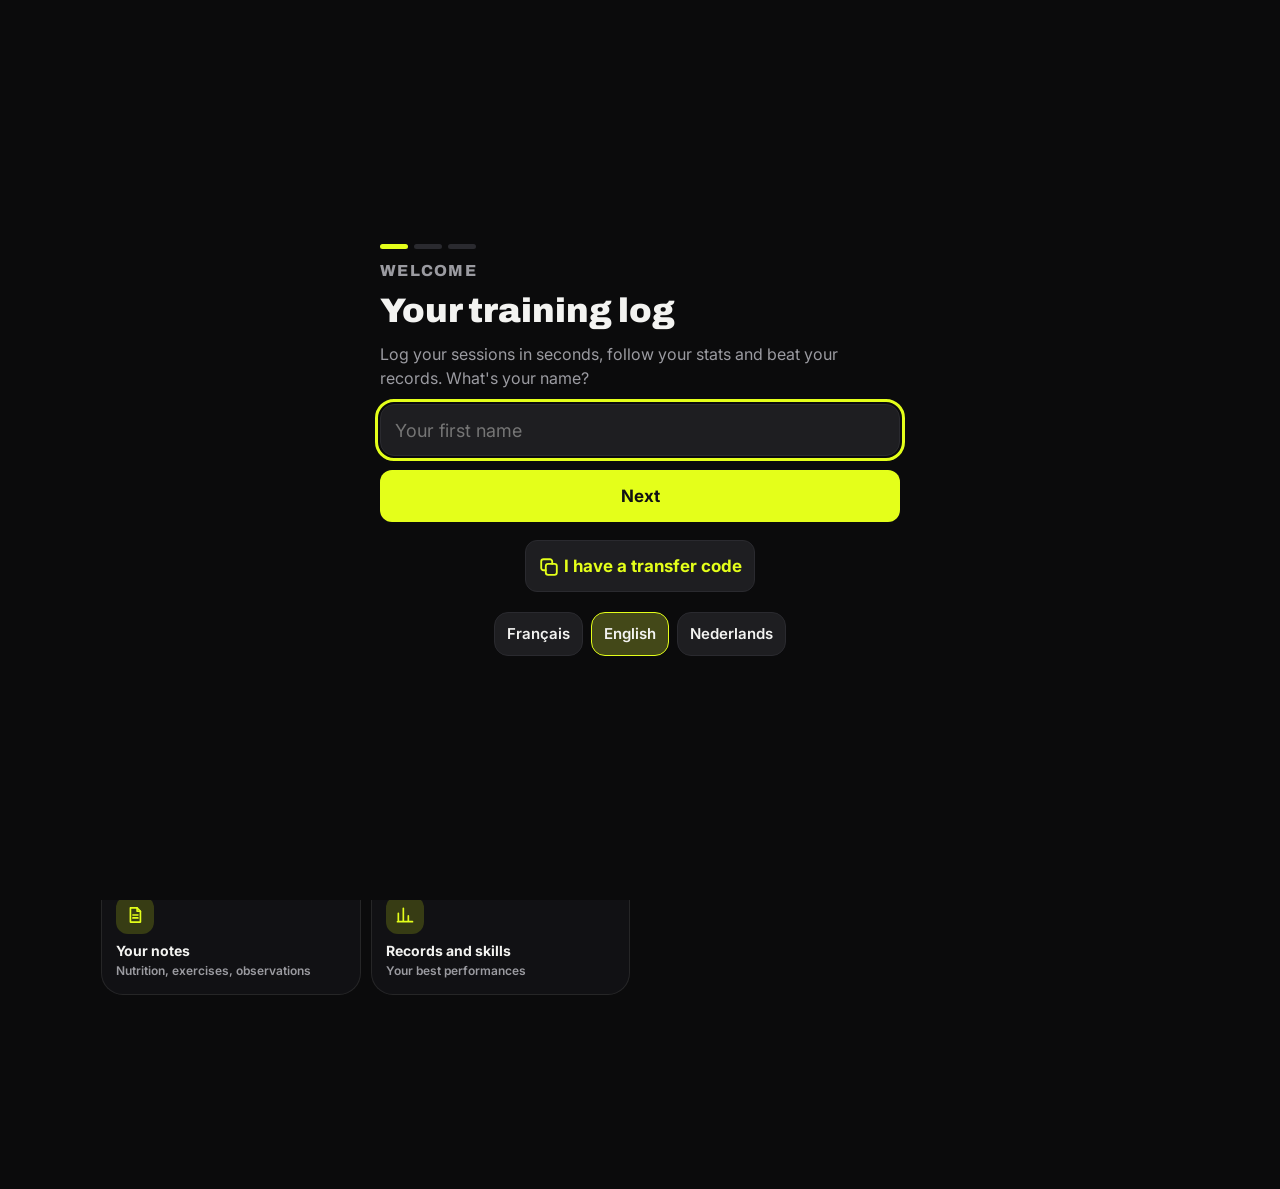
==== commit 5a4b13bd: "v7.2 (en cours, non publiée) : nouvel accueil immersif avec widgets, printemps plus personnalisé - A" ====
--- a/index.html
+++ b/index.html
@@ -1630,100 +1630,6 @@
 .nd7xb{display:grid;gap:10px;margin-top:12px}
 .nx7{display:flex;gap:8px;flex-wrap:wrap}
 .nx7 .btn{flex:1 1 150px;width:auto!important;margin:0!important}
-/* ===== MAQUETTES de l'accueil (v7.2, à valider) : actives seulement avec ?hp=a|b|c ===== */
-body.hp[data-v=home] #figs{display:none!important}
-body.hp[data-v=home] #hCards{display:none}
-body.hp[data-v=home] .top{padding-bottom:20px!important}
-#hStart[class*=hp-]{display:grid;gap:14px;background:none!important;border:0!important;padding:0!important;-webkit-backdrop-filter:none!important;backdrop-filter:none!important;box-shadow:none!important}
-.hpA1,.hpA3,.hpT,.hpB1,.hpB2,.hpC2,.hpC4{background:var(--glass);-webkit-backdrop-filter:blur(18px) saturate(140%);backdrop-filter:blur(18px) saturate(140%);border:1px solid color-mix(in srgb,var(--ink) 9%,transparent);border-radius:22px}
-html[data-theme=light] .hpA1,html[data-theme=light] .hpA3,html[data-theme=light] .hpT,html[data-theme=light] .hpB1,html[data-theme=light] .hpB2,html[data-theme=light] .hpC2,html[data-theme=light] .hpC4{box-shadow:0 10px 30px -18px rgba(20,40,70,.35)}
-/* chiffres de la semaine */
-.hpA3,.hpC2{display:grid;grid-template-columns:repeat(3,minmax(0,1fr));padding:14px 4px}
-.hps{display:flex;align-items:center;gap:8px;padding:0 10px;min-width:0;border-left:1px solid color-mix(in srgb,var(--ink) 10%,transparent)}
-.hps:first-child{border-left:0}
-.hps>span:last-child{min-width:0}
-.hps b{display:block;font:800 calc(21px*var(--fs,1))/1 var(--fd);color:var(--ink);white-space:nowrap}
-.hps small{display:block;color:var(--mute);font:600 calc(11px*var(--fs,1))/1.2 var(--ft);margin-top:4px}
-.hpsi{flex:0 0 auto;display:grid}.hpsi svg{width:30px;height:30px;display:block}
-.hpsi svg.flame{width:24px;height:30px}
-/* semaine */
-.hph{display:flex;align-items:baseline;justify-content:space-between;margin:0 2px 12px}
-.hph b{font:800 calc(12px*var(--fs,1)) var(--ft);letter-spacing:.09em;text-transform:uppercase;color:var(--mute)}
-.hph a{font:700 calc(13px*var(--fs,1)) var(--ft);color:var(--acct);text-decoration:none}
-.hpw{display:grid;grid-template-columns:repeat(7,minmax(0,1fr));gap:6px}
-.hpd{display:grid;justify-items:center;gap:6px;border:0;background:none;padding:0;cursor:pointer;color:var(--mute);font:700 calc(11px*var(--fs,1)) var(--ft)}
-.hpd i{width:100%;max-width:40px;aspect-ratio:1;border-radius:50%;display:grid;place-items:center;font:800 calc(14px*var(--fs,1)) var(--fd);font-style:normal;color:var(--ink);background:color-mix(in srgb,var(--ink) 5%,transparent);border:1.5px solid color-mix(in srgb,var(--ink) 12%,transparent)}
-.hpd i svg{width:18px;height:18px}
-.hpd.on i{background:var(--lead);border-color:var(--lead);color:var(--on-lead,#111)}
-.hpd.rest i{border-style:dashed}.hpd.rest em{font:800 calc(13px*var(--fs,1)) var(--fd);font-style:normal;color:var(--mute)}
-.hpd.td b{color:var(--acct)}.hpd.td i{border:2px solid var(--acct)}
-.hpd.fut i{opacity:.5}
-.hpcta{margin-top:16px!important}
-/* A « Épuré » */
-.hpA1{padding:16px 14px 14px}
-.hpA2{display:grid;grid-template-columns:repeat(2,minmax(0,1fr));gap:10px}
-.hpT{display:grid;align-content:start;gap:3px;text-align:left;padding:14px;min-height:112px;text-decoration:none;color:var(--ink);cursor:pointer;font:inherit}
-.hpT b{font:800 calc(15px*var(--fs,1)) var(--ft);margin-top:8px}
-.hpT span:not(.hpi){font:600 calc(13px*var(--fs,1))/1.3 var(--ft);color:var(--ink);opacity:.85}
-.hpT small{font:600 calc(12px*var(--fs,1)) var(--ft);color:var(--mute)}
-.hpi{width:36px;height:36px;border-radius:12px;display:grid;place-items:center;background:color-mix(in srgb,var(--lead) 18%,transparent);color:var(--acct)}
-.hpi svg{width:20px;height:20px}
-.hpbar{display:block;height:5px;border-radius:3px;background:color-mix(in srgb,var(--ink) 10%,transparent);margin-top:7px;overflow:hidden;font-style:normal}
-.hpbar>i{display:block;height:100%;border-radius:3px;background:var(--lead)}
-/* B « Centre » */
-.hpB0,.hpBt{background:var(--glass);-webkit-backdrop-filter:blur(18px) saturate(140%);backdrop-filter:blur(18px) saturate(140%);border:1px solid color-mix(in srgb,var(--ink) 9%,transparent);border-radius:22px}
-html[data-theme=light] .hpB0,html[data-theme=light] .hpBt{box-shadow:0 10px 30px -18px rgba(20,40,70,.35)}
-.hpB0{padding:12px 14px 10px}
-.hpB0d{display:grid;grid-template-columns:repeat(7,minmax(0,1fr));gap:4px}
-.hpb{display:grid;justify-items:center;gap:5px;border:0;background:none;padding:0;cursor:pointer;color:var(--mute);font:700 calc(10.5px*var(--fs,1)) var(--ft)}
-.hpb i{width:14px;height:14px;border-radius:50%;background:color-mix(in srgb,var(--ink) 10%,transparent)}
-.hpb.on i{background:var(--lead)}.hpb.rest i{background:none;border:1.5px dashed color-mix(in srgb,var(--ink) 35%,transparent)}
-.hpb.td b{color:var(--acct)}.hpb.td i{box-shadow:0 0 0 3px color-mix(in srgb,var(--acct) 30%,transparent)}
-.hpb.fut i{opacity:.5}
-.hpB0s{display:flex;justify-content:space-between;gap:8px;margin:10px 2px 0;padding-top:9px;border-top:1px solid color-mix(in srgb,var(--ink) 8%,transparent);font:600 calc(12.5px*var(--fs,1)) var(--ft);color:var(--mute)}
-.hpB0s span{display:flex;align-items:center;gap:5px}.hpB0s b{font:800 calc(15px*var(--fs,1)) var(--fd);color:var(--ink)}
-.hpB0s svg.flame{width:15px;height:18px}
-.hpBg{display:grid;grid-template-columns:repeat(2,minmax(0,1fr));gap:10px}
-.hpBt{display:grid;align-content:start;gap:4px;text-align:left;padding:14px;min-height:128px;color:var(--ink);text-decoration:none;font:inherit;cursor:pointer;position:relative;overflow:hidden}
-.hpBk{font:800 calc(11.5px*var(--fs,1)) var(--ft);letter-spacing:.08em;text-transform:uppercase;color:var(--mute)}
-.hpBv{font:700 calc(14px*var(--fs,1))/1.25 var(--ft);color:var(--ink)}
-.hpBt small{font:600 calc(12px*var(--fs,1)) var(--ft);color:var(--mute)}
-.hpBn{background:var(--lead)!important;border-color:transparent!important;color:var(--on-lead,#111)}
-.hpBn b{font:900 calc(19px*var(--fs,1))/1.1 var(--fd);margin-top:auto}.hpBn span:last-child{font:600 calc(12.5px*var(--fs,1)) var(--ft);opacity:.75}
-.hpBpl{width:40px;height:40px;border-radius:14px;display:grid;place-items:center;background:color-mix(in srgb,var(--on-lead,#111) 14%,transparent);margin-bottom:18px}.hpBpl svg{width:22px;height:22px;stroke-width:2.6}
-.hpBrg{position:relative;width:52px;height:52px;display:grid;place-items:center;margin:4px 0 2px}.hpBrg svg{position:absolute;inset:0}
-.hpBrg .t{fill:none;stroke:color-mix(in srgb,var(--ink) 10%,transparent);stroke-width:5}.hpBrg .p{fill:none;stroke:var(--lead);stroke-width:5;stroke-linecap:round}
-.hpBrg b{font:800 calc(12px*var(--fs,1)) var(--fd)}
-.hpBbig{font:900 calc(28px*var(--fs,1))/1 var(--fd);margin-top:8px}.hpBbig small{font-size:.5em;color:var(--mute)}
-.hpBt .hpsp{width:100%;height:28px;margin:2px 0}
-.hpBt .hpi{margin:6px 0 4px}
-.hpBw{grid-column:1/-1;min-height:0;grid-template-columns:40px minmax(0,1fr) 14px;align-items:center;gap:12px}.hpBw .hpi{margin:0;width:40px;height:40px}
-.hpRt{display:grid;gap:2px;min-width:0}
-.hpcv{width:14px;height:14px;color:var(--mute)}
-/* C « Immersif » */
-body.hp-c[data-v=home] header.top{display:none!important}
-.hpC1{position:relative;margin:0 calc(-1*max(4vw,16px));height:clamp(270px,46vh,360px);overflow:hidden;border-radius:0 0 30px 30px}
-.hpC1s,.hpC1s svg{position:absolute;inset:0;width:100%;height:100%;display:block}
-.hpC1::after{content:"";position:absolute;inset:0;background:linear-gradient(180deg,rgba(10,16,28,.42),rgba(10,16,28,0) 42%)}
-.hpC1t{position:absolute;left:max(4vw,18px);top:calc(18px + env(safe-area-inset-top,0px));z-index:1;color:#fff;text-shadow:0 2px 12px rgba(0,0,0,.35)}
-.hpC1t .kick{color:#fff!important;opacity:.92;margin:0 0 4px}
-.hpC1t h2{margin:0;font:900 calc(32px*var(--fs,1))/1 var(--fd);color:#fff}
-.hpC1g{position:absolute;right:max(4vw,16px);top:calc(16px + env(safe-area-inset-top,0px));z-index:1;width:42px;height:42px;border-radius:50%;display:grid;place-items:center;color:#fff;background:rgba(255,255,255,.18);-webkit-backdrop-filter:blur(12px);backdrop-filter:blur(12px);border:1px solid rgba(255,255,255,.3)}
-.hpC1g svg{width:22px;height:22px}
-.hpC2{position:relative;z-index:2;margin:-46px 6px 0;box-shadow:0 14px 34px -16px rgba(0,0,0,.45)!important}
-.hpC4{padding:16px 12px 14px}
-.hpC3{display:grid;grid-template-columns:repeat(7,minmax(0,1fr));gap:5px}
-.hpct{display:grid;gap:5px;justify-items:center;border:0;background:none;padding:0;cursor:pointer;color:var(--mute);font:700 calc(11px*var(--fs,1)) var(--ft)}
-.hpctp{position:relative;width:100%;aspect-ratio:48/76;border-radius:11px;overflow:hidden;background:color-mix(in srgb,var(--ink) 5%,transparent);border:1px solid color-mix(in srgb,var(--ink) 10%,transparent);display:grid;place-items:center}
-.hpctp img{position:absolute;inset:0;width:100%;height:100%;object-fit:cover}
-.hpce{font:800 calc(14px*var(--fs,1)) var(--fd);color:var(--ink);opacity:.7}
-.hpct.td .hpctp{outline:2px solid var(--acct);outline-offset:1px}.hpct.td b{color:var(--acct)}
-.hpct.fut .hpctp{opacity:.55}
-.hpC5{display:grid;grid-template-columns:repeat(4,minmax(0,1fr));gap:8px;padding:2px 0 18px}
-.hpC5>*{display:grid;justify-items:center;gap:7px;border:0;background:none;padding:0;color:var(--ink);text-decoration:none;font:700 calc(12px*var(--fs,1)) var(--ft);cursor:pointer}
-.hpC5 span{width:58px;height:58px;border-radius:20px;display:grid;place-items:center;background:var(--glass);border:1px solid color-mix(in srgb,var(--ink) 9%,transparent);color:var(--acct);-webkit-backdrop-filter:blur(14px);backdrop-filter:blur(14px)}
-html[data-theme=light] .hpC5 span{box-shadow:0 8px 22px -14px rgba(20,40,70,.4)}
-.hpC5 svg{width:24px;height:24px}
 /* ===================== v7.2 : nutrition « carnet », carnet de notes, mesures ===================== */
 /* ---- nutrition ---- */
 .nd8d{position:relative;flex:1;display:grid;place-items:center;min-height:40px;cursor:pointer}
@@ -1870,6 +1776,81 @@
 html[data-season=summer] .mz8ch circle:not(:last-of-type){fill:var(--sea2)!important}
 html[data-season=summer] .spk7 .spa{fill:color-mix(in srgb,var(--sea1) 16%,transparent)!important}
 html[data-season=summer] .nc7r:not(.over):not(.nc8no),html[data-season=summer] .nlink,html[data-season=summer] .hph a{color:var(--sea2)!important}
+/* ===== accueil v7.2 « Immersif » (piste C) + widgets (piste B) ===== */
+body[data-v=home] header.top{display:none!important}
+#hStart.h72{display:grid;gap:14px;background:none!important;border:0!important;padding:0!important;-webkit-backdrop-filter:none!important;backdrop-filter:none!important;box-shadow:none!important}
+#hCards:empty{display:none}
+.h72h{position:relative;margin:0 calc(-1*max(4vw,16px));height:clamp(250px,40vh,330px);overflow:hidden;border-radius:0 0 30px 30px;isolation:isolate}
+.h72h.mini{height:clamp(190px,27vh,230px)}
+.h72s{position:absolute;inset:0;border:0;padding:0;margin:0;background:none;cursor:pointer;display:block;width:100%;height:100%;z-index:0}
+.h72s>svg{position:absolute;left:0;right:0;top:-6%;width:100%;height:112%;display:block;transform:translateY(var(--py,0))}
+.h72h::after{content:"";position:absolute;inset:0;z-index:1;pointer-events:none;background:linear-gradient(180deg,rgba(10,16,28,.5),rgba(10,16,28,0) 48%)}
+html[data-theme=light] .h72h::after{background:linear-gradient(180deg,rgba(10,22,40,.56),rgba(10,22,40,0) 52%)}
+.h72h #season{z-index:1}
+/* décor selon l'heure (D3) : un voile sur le ciel, sans changer le dessin */
+.h72s .msc{position:absolute;inset:0;z-index:1;pointer-events:none;border:0!important;border-radius:0!important;aspect-ratio:auto!important;background-size:auto!important}
+.h72s .msc.sc-morning{background-image:linear-gradient(180deg,rgba(255,168,96,.34),rgba(255,214,150,.12) 45%,transparent 70%)!important}
+.h72s .msc.sc-evening{background-image:radial-gradient(1.4px 1.4px at 18% 14%,#fff 60%,transparent),radial-gradient(1.2px 1.2px at 62% 9%,#fff 60%,transparent),radial-gradient(1.2px 1.2px at 84% 22%,#fff 60%,transparent),linear-gradient(180deg,rgba(74,40,120,.42),rgba(255,120,70,.16) 50%,transparent 75%)!important}
+.h72s .msc.sc-night{background-image:radial-gradient(1.5px 1.5px at 14% 12%,#fff 60%,transparent),radial-gradient(1.2px 1.2px at 38% 20%,#fff 60%,transparent),radial-gradient(1.3px 1.3px at 57% 8%,#fff 60%,transparent),radial-gradient(1.1px 1.1px at 76% 16%,#fff 60%,transparent),radial-gradient(1.4px 1.4px at 90% 6%,#fff 60%,transparent),linear-gradient(180deg,rgba(6,12,38,.62),rgba(6,12,38,.28) 55%,rgba(6,12,38,.12))!important}
+.h72t{position:absolute;left:max(4vw,18px);right:76px;top:calc(18px + env(safe-area-inset-top,0px));z-index:2;color:#fff;text-shadow:0 2px 12px rgba(0,0,0,.4);pointer-events:none}
+.h72t .kick{color:#fff!important;opacity:.92;margin:0 0 4px}
+.h72t h2{margin:0;font:900 calc(32px*var(--fs,1))/1.02 var(--fd);color:#fff;text-wrap:balance}
+.h72t .hmsg{margin:6px 0 0;font:600 calc(14px*var(--fs,1))/1.35 var(--ft);color:#fff;opacity:.95;max-width:30ch}
+.h72t .hmsg.say{animation:fadein .3s both}
+.h72o{display:flex;align-items:center;gap:6px;margin:8px 0 0;font:700 calc(12.5px*var(--fs,1)) var(--ft);color:#fff;opacity:.95}.h72o .ico{width:15px;height:15px;flex:none}
+.h72g{position:absolute;right:max(4vw,16px);top:calc(16px + env(safe-area-inset-top,0px));z-index:3;width:42px;height:42px;border-radius:50%;display:grid;place-items:center;color:#fff;background:rgba(255,255,255,.18);-webkit-backdrop-filter:blur(12px);backdrop-filter:blur(12px);border:1px solid rgba(255,255,255,.32)}
+.h72g svg{width:22px;height:22px}
+.h72s .who7{transform-box:fill-box;transform-origin:50% 100%;animation:bob7 3.4s ease-in-out infinite}
+.h72s.jump{animation:none!important}.h72s.jump .who7{animation:jump7 .75s cubic-bezier(.3,.9,.4,1)}
+@keyframes bob7{0%,100%{transform:none}50%{transform:translateY(-1.2px)}}
+@keyframes jump7{0%{transform:none}15%{transform:scale(1.06,.92)}45%{transform:translateY(-6px) scale(.97,1.04)}75%{transform:translateY(0) scale(1.03,.97)}100%{transform:none}}
+html.rm .h72s .who7{animation:none!important}
+/* chiffres posés sur la scène */
+.h72n{position:relative;z-index:2;margin:-50px 6px 0;display:grid;grid-template-columns:repeat(3,minmax(0,1fr));padding:13px 4px;border-radius:22px;background:var(--glass);-webkit-backdrop-filter:blur(18px) saturate(140%);backdrop-filter:blur(18px) saturate(140%);border:1px solid color-mix(in srgb,var(--ink) 9%,transparent);box-shadow:0 14px 34px -16px rgba(0,0,0,.45)}
+.h72f{display:flex;align-items:center;gap:8px;padding:0 10px;min-width:0;border-left:1px solid color-mix(in srgb,var(--ink) 10%,transparent)}
+.h72f:first-child{border-left:0}.h72f>span:last-child{min-width:0}
+.h72f b{display:block;font:800 calc(21px*var(--fs,1))/1 var(--fd);color:var(--ink);white-space:nowrap}
+.h72f small{display:block;color:var(--mute);font:600 calc(11px*var(--fs,1))/1.2 var(--ft);margin-top:4px}
+.h72fi{flex:0 0 auto;display:grid}.h72fi svg{width:30px;height:30px;display:block}.h72fi svg.flame{width:24px;height:30px}
+/* ta semaine */
+.h72w,.w72{background:var(--glass);-webkit-backdrop-filter:blur(18px) saturate(140%);backdrop-filter:blur(18px) saturate(140%);border:1px solid color-mix(in srgb,var(--ink) 9%,transparent);border-radius:22px}
+html[data-theme=light] .h72w,html[data-theme=light] .w72{box-shadow:0 10px 30px -18px rgba(20,40,70,.35)}
+.h72w{padding:15px 12px 13px}
+.h72wh{display:flex;align-items:baseline;justify-content:space-between;margin:0 2px 11px}
+.h72wh b{font:800 calc(12px*var(--fs,1)) var(--ft);letter-spacing:.09em;text-transform:uppercase;color:var(--mute)}
+.h72wh a{font:700 calc(13px*var(--fs,1)) var(--ft);color:var(--acct);text-decoration:none}
+.h72d{display:grid;grid-template-columns:repeat(7,minmax(0,1fr));gap:5px}
+.h72dd{display:grid;gap:5px;justify-items:center;border:0;background:none;padding:0;cursor:pointer;color:var(--mute);font:700 calc(11px*var(--fs,1)) var(--ft)}
+.h72dp{position:relative;width:100%;aspect-ratio:48/76;border-radius:11px;overflow:hidden;background:var(--card2);border:1px solid color-mix(in srgb,var(--ink) 10%,transparent);display:block}
+.h72dp img{position:absolute;inset:0;width:100%;height:100%;object-fit:cover;object-position:center bottom}
+.h72dp i{position:absolute;left:4px;top:4px;z-index:1;font:800 calc(12px*var(--fs,1))/1 var(--fd);font-style:normal;color:var(--ink);opacity:.75}
+.h72dd.on .h72dp i,.h72dd.rest .h72dp i{color:#fff;opacity:1;background:rgba(0,0,0,.45);padding:3px 4px;border-radius:6px}
+.h72dd.td .h72dp{outline:2px solid var(--acct);outline-offset:1px}.h72dd.td b{color:var(--acct)}
+.h72dd.fut .h72dp{opacity:.55}
+.h72w .btn.big{margin-top:14px!important}
+/* widgets (piste B) */
+.h72x{display:grid;grid-template-columns:repeat(2,minmax(0,1fr));gap:10px}
+.h72x.odd>.w72:last-child{grid-column:1/-1}
+.w72{position:relative;min-width:0;overflow:hidden}
+.w72b{display:grid;align-content:start;gap:4px;width:100%;height:100%;min-height:136px;text-align:left;padding:14px;border:0;background:none;color:var(--ink);text-decoration:none;font:inherit;cursor:pointer}
+.w72k{font:800 calc(11.5px*var(--fs,1)) var(--ft);letter-spacing:.08em;text-transform:uppercase;color:var(--mute);padding-right:30px}
+.w72v{font:700 calc(14px*var(--fs,1))/1.25 var(--ft);color:var(--ink);display:-webkit-box;-webkit-line-clamp:2;-webkit-box-orient:vertical;overflow:hidden;overflow-wrap:anywhere}
+.w72b small{font:600 calc(12px*var(--fs,1)) var(--ft);color:var(--mute)}
+.w72b small.w72t{color:var(--ink);opacity:.75}
+.w72big{font:900 calc(30px*var(--fs,1))/1 var(--fd);margin-top:6px}.w72big small{font-size:.48em;color:var(--mute)}.w72big.w72n{color:var(--mute)}
+.w72sp{width:100%;height:30px;margin:2px 0}
+.w72rg{position:relative;width:54px;height:54px;display:grid;place-items:center;margin:4px 0 2px}.w72rg svg{position:absolute;inset:0}
+.w72rg .t{fill:none;stroke:color-mix(in srgb,var(--ink) 10%,transparent);stroke-width:5}.w72rg .p{fill:none;stroke:var(--lead);stroke-width:5;stroke-linecap:round}
+.w72rg b{font:800 calc(12px*var(--fs,1)) var(--fd)}
+.w72i{width:38px;height:38px;border-radius:12px;display:grid;place-items:center;background:color-mix(in srgb,var(--lead) 18%,transparent);color:var(--acct);margin:6px 0 4px}.w72i svg{width:20px;height:20px}
+.w72p{position:absolute;right:8px;top:8px;width:34px;height:34px;border-radius:12px;border:1px solid color-mix(in srgb,var(--ink) 10%,transparent);background:var(--card2);color:var(--acct);display:grid;place-items:center;cursor:pointer;padding:0}
+.w72p svg{width:18px;height:18px;stroke-width:2.6}
+html[data-season=summer] .w72rg .p{stroke:var(--sea2)}
+html[data-season=summer] .w72k,html[data-season=summer] .h72wh b{color:var(--sea2)!important}
+@media (min-width:900px){.h72h{margin:0;border-radius:30px}}
+#hStart .h72t .hmsg{color:#fff!important;opacity:1!important;font-size:calc(14px*var(--fs,1))!important;margin:6px 0 0!important;padding:0!important;background:none!important;border:0!important}
+#hStart .h72t .kick{color:#fff!important}
+#hStart .h72t h2{color:#fff!important}
 </style>
 </head>
 <body>
@@ -3119,7 +3100,7 @@
 const TH_ORDER=['nuit','neon','beton','craie','minimal','sunset','or','aurore'];
 /* ---- thèmes de saison (printemps, été, automne, hiver) + saison automatique ---- */
 const SEAS_SVG={
-spring:'<svg xmlns="http://www.w3.org/2000/svg" viewBox="0 0 400 170" preserveAspectRatio="xMidYMax slice"><defs><linearGradient id="s" x1="0" y1="0" x2="0" y2="1"><stop offset="0" stop-color="#bfe6ff"/><stop offset="1" stop-color="#f3fbff"/></linearGradient></defs><rect width="400" height="170" fill="url(#s)"/><circle cx="318" cy="44" r="34" fill="#fff6c9" opacity=".55"/><circle cx="318" cy="44" r="20" fill="#fff1a6"/><g fill="#fff" opacity=".9"><path d="M196 52c4-12 22-12 26-2 8-4 18 2 16 10h-50c-3-4 2-9 8-8z"/><path d="M40 92c3-9 17-9 20-1 6-3 14 1 12 8h-38c-2-3 1-7 6-7z" opacity=".7"/></g><path d="M0 132 C60 112 120 114 190 128 C250 140 320 118 400 124 V170 H0Z" fill="#b9e3a2"/><path d="M0 150 C80 136 150 138 220 148 C290 158 350 142 400 146 V170 H0Z" fill="#8fd27a"/><g fill="#fff"><circle cx="60" cy="152" r="2.4"/><circle cx="120" cy="146" r="2"/><circle cx="250" cy="156" r="2.4"/><circle cx="330" cy="150" r="2"/></g><g fill="#ff9cc7"><circle cx="84" cy="156" r="2.4"/><circle cx="196" cy="150" r="2"/><circle cx="292" cy="158" r="2.4"/><circle cx="370" cy="152" r="2"/></g><path d="M400 6 C360 14 336 30 312 26 C296 23 286 34 268 30" fill="none" stroke="#7a4a35" stroke-width="5" stroke-linecap="round"/><path d="M352 18 C346 30 338 38 326 42" fill="none" stroke="#7a4a35" stroke-width="3" stroke-linecap="round"/><g fill="#ffc1dc"><circle cx="268" cy="30" r="7"/><circle cx="290" cy="22" r="6"/><circle cx="312" cy="27" r="7.5"/><circle cx="326" cy="42" r="6.5"/><circle cx="340" cy="18" r="6"/><circle cx="362" cy="12" r="7"/><circle cx="384" cy="16" r="6"/><circle cx="350" cy="34" r="5"/></g><g fill="#ff8fbf"><circle cx="268" cy="30" r="2.4"/><circle cx="290" cy="22" r="2"/><circle cx="312" cy="27" r="2.6"/><circle cx="326" cy="42" r="2.2"/><circle cx="340" cy="18" r="2"/><circle cx="362" cy="12" r="2.4"/><circle cx="384" cy="16" r="2"/><circle cx="350" cy="34" r="1.8"/></g></svg>',
+spring:'<svg xmlns="http://www.w3.org/2000/svg" viewBox="0 0 400 170" preserveAspectRatio="xMidYMax slice"><defs><linearGradient id="s" x1="0" y1="0" x2="0" y2="1"><stop offset="0" stop-color="#b6e2ff"/><stop offset="1" stop-color="#f1fbff"/></linearGradient></defs><rect width="400" height="170" fill="url(#s)"/><circle cx="62" cy="40" r="30" fill="#fff6c9" opacity=".55"/><circle cx="62" cy="40" r="17" fill="#fff1a6"/><g fill="#fff" opacity=".9"><path d="M150 46c4-11 20-11 24-2 7-4 16 2 14 9h-46c-3-4 2-8 8-7z"/><path d="M226 30c3-8 15-8 18-1 5-3 12 1 11 7h-34c-2-3 1-6 5-6z" opacity=".75"/></g><g fill="none" stroke="#4a5a4e" stroke-width="1.8" stroke-linecap="round"><path d="M110 30q4-4 8 0q4-4 8 0"/><path d="M128 20q3-3 6 0q3-3 6 0"/></g><path d="M0 104 C50 90 110 92 170 100 C230 108 300 90 400 96 V170 H0Z" fill="#cdecb8"/><path d="M17 100L17.4 89.6H18.6L19 100Z" fill="#6b4630"/><circle cx="18" cy="86.8" r="6" fill="#7cbf6a"/><circle cx="14" cy="88.8" r="4.2" fill="#95d07e"/><circle cx="22" cy="88.4" r="4.4" fill="#95d07e"/><circle cx="16" cy="83.6" r="4" fill="#b3e09a"/><circle cx="20.4" cy="84" r="3.8" fill="#b3e09a"/><circle cx="18" cy="81" r="2.6" fill="#b3e09a"/><path d="M39.2 97L39.5 88.7H40.5L40.8 97Z" fill="#6b4630"/><circle cx="40" cy="86.4" r="4.8" fill="#f48fb6"/><circle cx="36.8" cy="88" r="3.4" fill="#ffb3cf"/><circle cx="43.2" cy="87.7" r="3.5" fill="#ffb3cf"/><circle cx="38.4" cy="83.9" r="3.2" fill="#ffd3e3"/><circle cx="41.9" cy="84.2" r="3" fill="#ffd3e3"/><circle cx="40" cy="81.8" r="2.1" fill="#ffd3e3"/><circle cx="35.6" cy="89.6" r="0.5" fill="#ffffff"/><circle cx="41.8" cy="86.7" r="0.7" fill="#ffffff"/><circle cx="39.3" cy="82.3" r="0.4" fill="#ffffff"/><circle cx="35.3" cy="87.8" r="0.4" fill="#ffffff"/><circle cx="43.3" cy="90" r="0.4" fill="#ffffff"/><circle cx="42.1" cy="90" r="0.5" fill="#ffffff"/><circle cx="42.7" cy="86.7" r="0.6" fill="#ffffff"/><circle cx="36.7" cy="90" r="0.5" fill="#ffffff"/><circle cx="39.2" cy="88.1" r="0.5" fill="#ffffff"/><path d="M60.9 96L61.3 84.6H62.7L63.1 96Z" fill="#6b4630"/><circle cx="62" cy="81.5" r="6.6" fill="#7cbf6a"/><circle cx="57.6" cy="83.7" r="4.6" fill="#95d07e"/><circle cx="66.4" cy="83.2" r="4.8" fill="#95d07e"/><circle cx="59.8" cy="78" r="4.4" fill="#b3e09a"/><circle cx="64.6" cy="78.4" r="4.2" fill="#b3e09a"/><circle cx="62" cy="75.1" r="2.9" fill="#b3e09a"/><path d="M87.2 98L87.5 90.2H88.5L88.8 98Z" fill="#6b4630"/><circle cx="88" cy="88.1" r="4.5" fill="#3f9a4b"/><circle cx="85" cy="89.6" r="3.1" fill="#5dbb57"/><circle cx="91" cy="89.3" r="3.3" fill="#5dbb57"/><circle cx="86.5" cy="85.7" r="3" fill="#86d26f"/><circle cx="89.8" cy="86" r="2.9" fill="#86d26f"/><circle cx="88" cy="83.8" r="2" fill="#86d26f"/><circle cx="90.8" cy="85.8" r="0.4" fill="#ffffff"/><circle cx="89" cy="91.1" r="0.5" fill="#ffffff"/><circle cx="92.5" cy="90.7" r="0.6" fill="#ffffff"/><circle cx="90" cy="90.5" r="0.4" fill="#ffffff"/><circle cx="92.6" cy="89.5" r="0.5" fill="#ffffff"/><circle cx="89.1" cy="90.5" r="0.5" fill="#ffffff"/><circle cx="90.2" cy="90" r="0.3" fill="#ffffff"/><circle cx="86.8" cy="85.5" r="0.3" fill="#ffffff"/><circle cx="90.6" cy="86.4" r="0.3" fill="#ffffff"/><path d="M131.1 99L131.5 89.6H132.5L132.9 99Z" fill="#6b4630"/><circle cx="132" cy="87.1" r="5.4" fill="#7cbf6a"/><circle cx="128.4" cy="88.9" r="3.8" fill="#95d07e"/><circle cx="135.6" cy="88.6" r="4" fill="#95d07e"/><circle cx="130.2" cy="84.2" r="3.6" fill="#b3e09a"/><circle cx="134.2" cy="84.6" r="3.4" fill="#b3e09a"/><circle cx="132" cy="81.9" r="2.3" fill="#b3e09a"/><path d="M159.3 101L159.6 93.7H160.4L160.7 101Z" fill="#6b4630"/><circle cx="160" cy="91.8" r="4.2" fill="#f48fb6"/><circle cx="157.2" cy="93.2" r="2.9" fill="#ffb3cf"/><circle cx="162.8" cy="92.9" r="3.1" fill="#ffb3cf"/><circle cx="158.6" cy="89.5" r="2.8" fill="#ffd3e3"/><circle cx="161.7" cy="89.8" r="2.7" fill="#ffd3e3"/><circle cx="160" cy="87.7" r="1.8" fill="#ffd3e3"/><circle cx="164.4" cy="91.5" r="0.4" fill="#ffffff"/><circle cx="158.9" cy="93.2" r="0.4" fill="#ffffff"/><circle cx="163" cy="93.3" r="0.4" fill="#ffffff"/><circle cx="157.4" cy="94.5" r="0.5" fill="#ffffff"/><circle cx="157.7" cy="87.5" r="0.5" fill="#ffffff"/><circle cx="162.7" cy="87.9" r="0.5" fill="#ffffff"/><circle cx="160.4" cy="90.1" r="0.4" fill="#ffffff"/><circle cx="162.6" cy="93.9" r="0.4" fill="#ffffff"/><circle cx="159.3" cy="90.3" r="0.5" fill="#ffffff"/><path d="M195 103L195.4 92.6H196.6L197 103Z" fill="#6b4630"/><circle cx="196" cy="89.8" r="6" fill="#7cbf6a"/><circle cx="192" cy="91.8" r="4.2" fill="#95d07e"/><circle cx="200" cy="91.4" r="4.4" fill="#95d07e"/><circle cx="194" cy="86.6" r="4" fill="#b3e09a"/><circle cx="198.4" cy="87" r="3.8" fill="#b3e09a"/><circle cx="196" cy="84" r="2.6" fill="#b3e09a"/><path d="M231.2 101L231.5 92.7H232.5L232.8 101Z" fill="#6b4630"/><circle cx="232" cy="90.4" r="4.8" fill="#3f9a4b"/><circle cx="228.8" cy="92" r="3.4" fill="#5dbb57"/><circle cx="235.2" cy="91.7" r="3.5" fill="#5dbb57"/><circle cx="230.4" cy="87.9" r="3.2" fill="#86d26f"/><circle cx="233.9" cy="88.2" r="3" fill="#86d26f"/><circle cx="232" cy="85.8" r="2.1" fill="#86d26f"/><circle cx="235" cy="87.9" r="0.5" fill="#ffffff"/><circle cx="235.3" cy="90.5" r="0.7" fill="#ffffff"/><circle cx="232.1" cy="87.6" r="0.5" fill="#ffffff"/><circle cx="236.8" cy="93.9" r="0.6" fill="#ffffff"/><circle cx="236.7" cy="94.2" r="0.4" fill="#ffffff"/><circle cx="227.1" cy="87" r="0.4" fill="#ffffff"/><circle cx="227" cy="91.8" r="0.4" fill="#ffffff"/><circle cx="231.9" cy="89" r="0.4" fill="#ffffff"/><circle cx="233.7" cy="92.4" r="0.6" fill="#ffffff"/><path d="M260.9 97L261.3 85.6H262.7L263.1 97Z" fill="#6b4630"/><circle cx="262" cy="82.5" r="6.6" fill="#7cbf6a"/><circle cx="257.6" cy="84.7" r="4.6" fill="#95d07e"/><circle cx="266.4" cy="84.2" r="4.8" fill="#95d07e"/><circle cx="259.8" cy="79" r="4.4" fill="#b3e09a"/><circle cx="264.6" cy="79.4" r="4.2" fill="#b3e09a"/><circle cx="262" cy="76.1" r="2.9" fill="#b3e09a"/><path d="M299.2 93L299.6 85.2H300.4L300.8 93Z" fill="#6b4630"/><circle cx="300" cy="83.1" r="4.5" fill="#f48fb6"/><circle cx="297" cy="84.6" r="3.1" fill="#ffb3cf"/><circle cx="303" cy="84.3" r="3.3" fill="#ffb3cf"/><circle cx="298.5" cy="80.7" r="3" fill="#ffd3e3"/><circle cx="301.8" cy="81" r="2.9" fill="#ffd3e3"/><circle cx="300" cy="78.8" r="2" fill="#ffd3e3"/><circle cx="298.6" cy="80.8" r="0.4" fill="#ffffff"/><circle cx="302.1" cy="85.9" r="0.4" fill="#ffffff"/><circle cx="302.8" cy="80.9" r="0.4" fill="#ffffff"/><circle cx="295.8" cy="79.1" r="0.6" fill="#ffffff"/><circle cx="296.3" cy="80.9" r="0.3" fill="#ffffff"/><circle cx="299" cy="77.9" r="0.4" fill="#ffffff"/><circle cx="301.8" cy="79.5" r="0.6" fill="#ffffff"/><circle cx="297.3" cy="79.5" r="0.4" fill="#ffffff"/><circle cx="296.8" cy="82.8" r="0.6" fill="#ffffff"/><path d="M337 93L337.4 82.6H338.6L339 93Z" fill="#6b4630"/><circle cx="338" cy="79.8" r="6" fill="#7cbf6a"/><circle cx="334" cy="81.8" r="4.2" fill="#95d07e"/><circle cx="342" cy="81.4" r="4.4" fill="#95d07e"/><circle cx="336" cy="76.6" r="4" fill="#b3e09a"/><circle cx="340.4" cy="77" r="3.8" fill="#b3e09a"/><circle cx="338" cy="74" r="2.6" fill="#b3e09a"/><path d="M371.2 95L371.5 86.7H372.5L372.8 95Z" fill="#6b4630"/><circle cx="372" cy="84.4" r="4.8" fill="#f48fb6"/><circle cx="368.8" cy="86" r="3.4" fill="#ffb3cf"/><circle cx="375.2" cy="85.7" r="3.5" fill="#ffb3cf"/><circle cx="370.4" cy="81.9" r="3.2" fill="#ffd3e3"/><circle cx="373.9" cy="82.2" r="3" fill="#ffd3e3"/><circle cx="372" cy="79.8" r="2.1" fill="#ffd3e3"/><circle cx="374" cy="83.3" r="0.6" fill="#ffffff"/><circle cx="367.8" cy="81" r="0.5" fill="#ffffff"/><circle cx="371.6" cy="84.7" r="0.5" fill="#ffffff"/><circle cx="368.5" cy="85.8" r="0.4" fill="#ffffff"/><circle cx="367.8" cy="84.1" r="0.4" fill="#ffffff"/><circle cx="367.5" cy="87.4" r="0.4" fill="#ffffff"/><circle cx="370.1" cy="85.3" r="0.4" fill="#ffffff"/><circle cx="377.1" cy="85.8" r="0.5" fill="#ffffff"/><circle cx="367" cy="82" r="0.6" fill="#ffffff"/><path d="M0 124 C60 110 120 112 190 124 C250 134 320 114 400 120 V170 H0Z" fill="#b2e096"/><path d="M28.3 128L29 110.3H31L31.7 128Z" fill="#6b4630"/><circle cx="30" cy="105.6" r="10.2" fill="#f48fb6"/><circle cx="23.2" cy="109" r="7.1" fill="#ffb3cf"/><circle cx="36.8" cy="108.3" r="7.5" fill="#ffb3cf"/><circle cx="26.6" cy="100.1" r="6.8" fill="#ffd3e3"/><circle cx="34.1" cy="100.8" r="6.5" fill="#ffd3e3"/><circle cx="30" cy="95.7" r="4.4" fill="#ffd3e3"/><circle cx="39.7" cy="109.4" r="1.2" fill="#ffffff"/><circle cx="27.5" cy="105.1" r="0.8" fill="#ffffff"/><circle cx="21.3" cy="108.2" r="1.3" fill="#ffffff"/><circle cx="25.1" cy="110" r="1.2" fill="#ffffff"/><circle cx="22" cy="98" r="1" fill="#ffffff"/><circle cx="21.7" cy="93.5" r="1" fill="#ffffff"/><circle cx="38.9" cy="97.6" r="1.1" fill="#ffffff"/><circle cx="37.1" cy="101.3" r="1.4" fill="#ffffff"/><circle cx="33.5" cy="103.7" r="0.7" fill="#ffffff"/><path d="M110.6 126L111.2 111.4H112.8L113.4 126Z" fill="#6b4630"/><circle cx="112" cy="107.5" r="8.4" fill="#3f9a4b"/><circle cx="106.4" cy="110.3" r="5.9" fill="#58b85a"/><circle cx="117.6" cy="109.8" r="6.2" fill="#58b85a"/><circle cx="109.2" cy="103" r="5.6" fill="#7fd06c"/><circle cx="115.4" cy="103.6" r="5.3" fill="#7fd06c"/><circle cx="112" cy="99.4" r="3.6" fill="#7fd06c"/><path d="M212.4 131L213 114.4H215L215.6 131Z" fill="#6b4630"/><circle cx="214" cy="109.9" r="9.6" fill="#3f9a4b"/><circle cx="207.6" cy="113.1" r="6.7" fill="#5dbb57"/><circle cx="220.4" cy="112.4" r="7" fill="#5dbb57"/><circle cx="210.8" cy="104.8" r="6.4" fill="#86d26f"/><circle cx="217.8" cy="105.4" r="6.1" fill="#86d26f"/><circle cx="214" cy="100.6" r="4.2" fill="#86d26f"/><circle cx="204.5" cy="103.5" r="1.3" fill="#ffffff"/><circle cx="210.7" cy="101.8" r="1.2" fill="#ffffff"/><circle cx="203.8" cy="106.6" r="1.3" fill="#ffffff"/><circle cx="222.5" cy="111.7" r="1" fill="#ffffff"/><circle cx="213.5" cy="105.8" r="0.7" fill="#ffffff"/><circle cx="213.7" cy="99.8" r="1.2" fill="#ffffff"/><circle cx="218.4" cy="106" r="1.2" fill="#ffffff"/><circle cx="210.9" cy="104.8" r="1.3" fill="#ffffff"/><circle cx="212" cy="117.5" r="0.9" fill="#ffffff"/><path d="M248.9 132L249.3 120.6H250.7L251.1 132Z" fill="#6b4630"/><circle cx="250" cy="117.5" r="6.6" fill="#3f9a4b"/><circle cx="245.6" cy="119.7" r="4.6" fill="#58b85a"/><circle cx="254.4" cy="119.2" r="4.8" fill="#58b85a"/><circle cx="247.8" cy="114" r="4.4" fill="#7fd06c"/><circle cx="252.6" cy="114.4" r="4.2" fill="#7fd06c"/><circle cx="250" cy="111.1" r="2.9" fill="#7fd06c"/><path d="M0 146 C80 134 150 136 220 146 C290 156 350 140 400 144 V170 H0Z" fill="#8fd27a"/><circle cx="249.2" cy="161.4" r="2.8" fill="#ffffff"/><circle cx="377" cy="161.3" r="2.9" fill="#ff9cc7"/><circle cx="11.6" cy="156.4" r="2.9" fill="#ffd23f"/><circle cx="259.6" cy="164.2" r="1.9" fill="#ffffff"/><circle cx="187.6" cy="152.4" r="2.5" fill="#ffffff"/><circle cx="229.6" cy="148.2" r="2.1" fill="#ff9cc7"/><circle cx="111.8" cy="164.5" r="2.7" fill="#ffd23f"/><circle cx="63.8" cy="162.3" r="2" fill="#ffffff"/><circle cx="247" cy="150.3" r="1.8" fill="#ffffff"/><circle cx="348.6" cy="151.8" r="2.1" fill="#ff9cc7"/><circle cx="393" cy="163.7" r="2.1" fill="#ffd23f"/><circle cx="384.6" cy="157.7" r="2.6" fill="#ffffff"/><circle cx="81.9" cy="164.9" r="2.6" fill="#ffffff"/><circle cx="386.6" cy="164.1" r="2.2" fill="#ff9cc7"/><circle cx="144.5" cy="151" r="2" fill="#ffd23f"/><circle cx="26.1" cy="153.4" r="2.5" fill="#ffffff"/><path d="M400 6 C360 14 336 30 312 26 C296 23 286 34 268 30" fill="none" stroke="#7a4a35" stroke-width="5" stroke-linecap="round"/><path d="M352 18 C346 30 338 38 326 42" fill="none" stroke="#7a4a35" stroke-width="3" stroke-linecap="round"/><g fill="#ffc1dc"><circle cx="268" cy="30" r="7"/><circle cx="290" cy="22" r="6"/><circle cx="312" cy="27" r="7.5"/><circle cx="326" cy="42" r="6.5"/><circle cx="340" cy="18" r="6"/><circle cx="362" cy="12" r="7"/><circle cx="384" cy="16" r="6"/><circle cx="350" cy="34" r="5"/></g><g fill="#ff8fbf"><circle cx="268" cy="30" r="2.4"/><circle cx="290" cy="22" r="2"/><circle cx="312" cy="27" r="2.6"/><circle cx="326" cy="42" r="2.2"/><circle cx="340" cy="18" r="2"/><circle cx="362" cy="12" r="2.4"/><circle cx="384" cy="16" r="2"/><circle cx="350" cy="34" r="1.8"/></g></svg>',
 summer:'<svg xmlns="http://www.w3.org/2000/svg" viewBox="0 0 400 170" preserveAspectRatio="xMidYMax slice"><defs><linearGradient id="s" x1="0" y1="0" x2="0" y2="1"><stop offset="0" stop-color="#7fd4ff"/><stop offset=".72" stop-color="#ffefc2"/></linearGradient><linearGradient id="m" x1="0" y1="0" x2="0" y2="1"><stop offset="0" stop-color="#2cc0dc"/><stop offset="1" stop-color="#1489b3"/></linearGradient></defs><rect width="400" height="170" fill="url(#s)"/><g stroke="#ffe27a" stroke-width="4" stroke-linecap="round" opacity=".8"><path d="M324 2v10M324 86v10M277 49h10M361 49h10M291 16l7 7M350 75l7 7M357 16l-7 7M298 75l-7 7"/></g><circle cx="324" cy="49" r="28" fill="#ffd23f"/><circle cx="324" cy="49" r="20" fill="#ffe073"/><path d="M0 116 H400 V170 H0Z" fill="url(#m)"/><g fill="none" stroke="#fff" stroke-width="2.4" stroke-linecap="round" opacity=".6"><path d="M20 128 q10 -6 20 0 t20 0"/><path d="M150 138 q10 -6 20 0 t20 0"/><path d="M290 130 q10 -6 20 0 t20 0"/><path d="M90 154 q10 -6 20 0 t20 0"/><path d="M230 158 q10 -6 20 0 t20 0"/></g><path d="M0 150 C40 144 70 152 100 170 H0Z" fill="#ffe0a3"/><g fill="none" stroke="#3d4b5c" stroke-width="2.6" stroke-linecap="round"><path d="M252 20 q5 -5 10 0 q5 -5 10 0"/><path d="M276 8 q4 -4 8 0 q4 -4 8 0"/></g><path d="M262 116 l14 -36 l2 36z" fill="#fff"/><path d="M276 82 l16 32 h-15z" fill="#ff6b5b"/><path d="M256 116 h40 l-6 8 h-28z" fill="#3d4b5c"/></svg>',
 autumn:'<svg xmlns="http://www.w3.org/2000/svg" viewBox="0 0 400 170" preserveAspectRatio="xMidYMax slice"><defs><linearGradient id="s" x1="0" y1="0" x2="0" y2="1"><stop offset="0" stop-color="#ffb362"/><stop offset=".65" stop-color="#e2683a"/><stop offset="1" stop-color="#9b3a26"/></linearGradient></defs><rect width="400" height="170" fill="url(#s)"/><circle cx="322" cy="78" r="30" fill="#ffd98a" opacity=".85"/><path d="M0 118 C70 96 130 102 200 116 C270 128 330 104 400 110 V170 H0Z" fill="#a8432a"/><path d="M0 140 C90 124 160 128 230 138 C300 148 350 132 400 136 V170 H0Z" fill="#6e2a1d"/><g><rect x="58" y="112" width="5" height="26" fill="#3b2017"/><circle cx="60" cy="104" r="15" fill="#ff8f2e"/><rect x="104" y="116" width="4" height="22" fill="#3b2017"/><circle cx="106" cy="108" r="11" fill="#f2b33d"/><rect x="236" y="116" width="5" height="26" fill="#3b2017"/><circle cx="238" cy="106" r="16" fill="#d9482b"/><rect x="276" y="122" width="4" height="20" fill="#3b2017"/><circle cx="278" cy="114" r="11" fill="#ff8f2e"/><rect x="356" y="112" width="5" height="28" fill="#3b2017"/><circle cx="358" cy="102" r="17" fill="#f2b33d"/><circle cx="350" cy="96" r="9" fill="#ff8f2e"/></g><g fill="#4a1d14"><path d="M0 170 V156 C60 150 120 154 170 170Z"/><path d="M260 170 C300 156 350 152 400 158 V170Z"/></g></svg>',
 winter:'<svg xmlns="http://www.w3.org/2000/svg" viewBox="0 0 400 170" preserveAspectRatio="xMidYMax slice"><defs><linearGradient id="s" x1="0" y1="0" x2="0" y2="1"><stop offset="0" stop-color="#0d1b36"/><stop offset="1" stop-color="#2b4c7a"/></linearGradient></defs><rect width="400" height="170" fill="url(#s)"/><g fill="#fff"><circle cx="30" cy="8" r="1.2"/><circle cx="90" cy="5" r="1"/><circle cx="156" cy="10" r="1.4"/><circle cx="222" cy="4" r="1"/><circle cx="250" cy="12" r="1.2"/><circle cx="296" cy="30" r="1.1"/><circle cx="380" cy="60" r="1.2"/><circle cx="120" cy="70" r=".9"/><circle cx="270" cy="62" r="1"/><circle cx="60" cy="64" r="1"/></g><path d="M336 22 a20 20 0 1 0 14 34 a16 16 0 1 1 -14 -34z" fill="#eef3ff"/><path d="M0 124 L60 82 L96 104 L150 62 L210 112 L260 78 L320 116 L360 90 L400 110 V170 H0Z" fill="#7f99c2"/><path d="M60 82 L74 92 L66 94 L56 88Z M150 62 L170 78 L156 80 L146 72 L138 76Z M260 78 L278 90 L266 92 L256 86Z M360 90 L374 99 L364 100Z" fill="#ffffff"/><path d="M0 146 C80 132 150 136 220 146 C290 156 350 140 400 144 V170 H0Z" fill="#e8f1ff"/><g fill="#16304c"><path d="M40 146 l10 -26 l10 26z"/><path d="M44 134 l6 -20 l6 20z"/><path d="M300 150 l11 -30 l11 30z"/><path d="M305 136 l6 -22 l6 22z"/><path d="M340 148 l8 -20 l8 20z"/></g><g fill="#fff"><path d="M46 125 l4 -8 l4 8z"/><path d="M307 124 l4 -9 l4 9z"/><path d="M344 134 l4 -7 l4 7z"/></g></svg>'
@@ -3157,7 +3138,9 @@
   if(typeof nutLoad==='function')nutLoad();if(typeof notesLoad==='function')notesLoad();
   if((+S.v||0)<8)S.v=8;
   if(S.v<9){ /* v7.2 : Carnet de notes (onglet masqué par défaut, carte sur l'accueil après Nutrition) */
-    if(!S.tabs.off.includes('notes'))S.tabs.off.push('notes');S.ptab='mz';const i=S.cards.findIndex(c=>c.k==='notes'),c=i>=0?S.cards.splice(i,1)[0]:{k:'notes',on:true};c.on=true;const j=S.cards.findIndex(x=>x.k==='nutri');S.cards.splice(j>=0?j+1:S.cards.length,0,c);S.v=9}}
+    if(!S.tabs.off.includes('notes'))S.tabs.off.push('notes');S.ptab='mz';const i=S.cards.findIndex(c=>c.k==='notes'),c=i>=0?S.cards.splice(i,1)[0]:{k:'notes',on:true};c.on=true;const j=S.cards.findIndex(x=>x.k==='nutri');S.cards.splice(j>=0?j+1:S.cards.length,0,c);S.v=9}
+  if(S.v<10){ /* v7.2 : nouvel accueil (scène + widgets) : widget Progrès après le Carnet, « À la une » coupée (réactivable dans Réglages) */
+    const i=S.cards.findIndex(c=>c.k==='prog'),c=i>=0?S.cards.splice(i,1)[0]:{k:'prog',on:true};c.on=true;const j=S.cards.findIndex(x=>x.k==='notes');S.cards.splice(j>=0?j+1:S.cards.length,0,c);const u=S.cards.find(x=>x.k==='une');if(u)u.on=false;S.v=10}}
 const shownName=()=>S.nick||S.name||'';
 /* ---- appliquer le thème, l'accent, la typo, la taille, la densité ---- */
 let dynF=1;
@@ -3182,7 +3165,8 @@
 function seasonKind(){return SEA_PART[seaNow()]} /* même saison que tous les dessins (56_ill7.js) */
 function seasonSync(){const on=S.seas&&seasonKind()&&curV==='home'&&!document.hidden&&!rmOn();let c=$('season');
   if(!on){if(c)c.remove();cancelAnimationFrame(seasonRaf);seasonRaf=0;return}
-  if(!c){c=document.createElement('canvas');c.id='season';c.setAttribute('aria-hidden','true');document.querySelector('.top').appendChild(c);seasonParts=[]}
+  const host=document.querySelector('#hStart .h72h')||document.querySelector('.top'); /* v7.2 : les particules passent devant la scène de l'accueil */
+  if(!c){c=document.createElement('canvas');c.id='season';c.setAttribute('aria-hidden','true');seasonParts=[]}if(c.parentNode!==host)host.appendChild(c);
   if(!seasonRaf)seasonRaf=requestAnimationFrame(seasonStep)}
 function seasonStep(t){const c=$('season');if(!c){seasonRaf=0;return}const k=seasonKind(),dpr=Math.min(2,devicePixelRatio||1),W=c.clientWidth,H=c.clientHeight;if(c.width!==Math.round(W*dpr)){c.width=Math.round(W*dpr);c.height=Math.round(H*dpr)}
   const g=c.getContext('2d');g.setTransform(dpr,0,0,dpr,0,0);g.clearRect(0,0,W,H);const N=k==='snow'?28:k==='sun'?16:k==='petal'?14:10;
@@ -3598,7 +3582,7 @@
 document.addEventListener('click',e=>{const b=e.target.closest('.hlpb');if(!b)return;e.stopPropagation();const on=b.getAttribute('aria-expanded')!=='true';b.setAttribute('aria-expanded',on);document.querySelectorAll('p.hlp[data-hgid="'+b.dataset.hg+'"]').forEach(p=>p.classList.toggle('open',on))},true);
 
 /* ===================== v6 : accueil ===================== */
-const HCARDS={perso:['Ton objectif perso','target'],poids:['Mesures','scale'],nutri:['Nutrition du jour','nut'],notes:['Carnet','note'],une:['À la une','sparkles'],defi:['Défi du mois','trophy',0],recap:['Récap de la semaine','sparkles',0],last:['Dernière séance','cal',0],tip:['Astuce du jour','bulb',0],test:['Test max du mois','bars',0],deload:['Semaine d\'allègement','wave',0],objectif:['Objectif en cours','target',0],skills:['Prochain skill','star',0],compare:['Toi il y a 3 mois','chart',0]}; /* v7 : accueil épuré (poids, nutrition, une seule carte « À la une ») ; « Tes outils » retiré (doublon de l'onglet Outils) */
+const HCARDS={poids:['Mesures','scale'],nutri:['Nutrition','nut'],notes:['Carnet','note'],prog:['Progrès','chart'],perso:['Ton objectif perso','target'],une:['À la une','sparkles',0],defi:['Défi du mois','trophy',0],recap:['Récap de la semaine','sparkles',0],last:['Dernière séance','cal',0],tip:['Astuce du jour','bulb',0],test:['Test max du mois','bars',0],deload:['Semaine d\'allègement','wave',0],objectif:['Objectif en cours','target',0],skills:['Prochain skill','star',0],compare:['Toi il y a 3 mois','chart',0]}; /* v7 : accueil épuré (poids, nutrition, une seule carte « À la une ») ; « Tes outils » retiré (doublon de l'onglet Outils) */
 /* ---- anneau de la semaine animé (A7) ---- */
 let ringPrev=null;
 function ring(n,goal){const p=Math.min(1,n/goal),C=2*Math.PI*17,p0=ringPrev===null?0:ringPrev;ringPrev=p;
@@ -3627,21 +3611,15 @@
 function relDay2(k){return relDay(k)}
 function hcard(attrs,ic,kick,title,sub,extra){return '<button type="button" class="hc"'+attrs+'>'+ic+'<div>'+(kick?'<p class="kick">'+kick+'</p>':'')+(title?'<b>'+title+'</b>':'')+(sub?'<p>'+sub+'</p>':'')+(extra||'')+'</div>'+ico('chev','hcv')+'</button>'}
 const icBox=(k,txt)=>'<span class="hcic">'+(txt?esc(txt):ico(k))+'</span>';
-function renderHome(){if(hpV()){hpRender(hpV());return}const wm=monday(T),days=[0,1,2,3,4,5,6].map(i=>key(add(wm,i))),goal=S.goal||3,wn=S.sessions.filter(s=>days.includes(s.date)).length,left=goal-wn,ls=lastSess(),mk=TK.slice(0,7),tdone=Object.keys(obj(S.tests[mk])).length,dl=deloadInfo(),run=noRestRun(),tds=sOf(TK),cards=[];
-  const gap=ls?Math.round((parse(TK)-parse(ls.date))/864e5):-1;
-  let hm;if(!S.sessions.length)hm=msg('first')[2];else if(tds.length)hm=msg('hDone');else if(isRest(TK))hm=msg('hRest');else if(wn>=goal)hm=msg('hGoal');else if(gap>=4)hm=msg('hGap',{d:gap});else if(wn===0)hm=msg('hNew',{k:goal});else hm=msg('hLeft',{g:left});
-  const tdTxt=tds.length?'<div class="tdsum">'+tds.map(s=>'<span class="tdp">'+ico(s.place==='salle'?'salle':s.place==='garage'?'garage':'street')+'<span><span>'+esc(plN[s.place]||'')+'</span>'+(s.ex.length?' · '+s.ex.slice(0,3).map(x=>'<span>'+esc(x)+'</span>').join(', ')+(s.ex.length>3?' +'+(s.ex.length-3):''):'')+'</span></span>').join('')+'</div>':'';
-  $('hStart').innerHTML='<div class="hero'+(S.masc==='off'?' nom':'')+'">'+mascHtml()+'<div class="herot"><p class="kick">'+esc(fmtDay(T))+'</p><h2 class="hbig">Aujourd\'hui</h2><p class="hmsg">'+esc(hm)+'</p>'+tdTxt+'</div></div>'
-   +'<div class="wdots">'+days.map((k,i)=>{const n=sOf(k).length,r=!n&&isRest(k);return '<button type="button" class="wdot'+(n?' on':'')+(r?' rest':'')+(k===TK?' td':'')+(k>TK?' fut':'')+'" data-goday="'+k+'" aria-label="'+esc(fmtDay(parse(k)))+(n?', séance':r?', repos':'')+'"><b>'+DOWI()[i]+'</b><i>'+(n?CHK:r?'💤':parse(k).getDate())+'</i></button>'}).join('')+'</div>'
-   +'<button type="button" class="btn big'+(tds.length?' ghost':'')+'" data-go="note"><span class="pl6">'+ico('check','okic')+'<b class="plus">+</b></span>'+(tds.length?'Noter une autre séance':'Noter une séance')+'</button>';
+/* message du jour (ton choisi dans Réglages > Messages) */
+function homeMsg(){const wm=monday(T),days=[0,1,2,3,4,5,6].map(i=>key(add(wm,i))),goal=S.goal||3,wn=S.sessions.filter(s=>days.includes(s.date)).length,ls=lastSess(),gap=ls?Math.round((parse(TK)-parse(ls.date))/864e5):-1;
+  if(!S.sessions.length)return msg('first')[2];if(sOf(TK).length)return msg('hDone');if(isRest(TK))return msg('hRest');if(wn>=goal)return msg('hGoal');if(gap>=4)return msg('hGap',{d:gap});if(wn===0)return msg('hNew',{k:goal});return msg('hLeft',{g:goal-wn})}
+/* v7.2 : l'accueil est dessiné par home72() (43_home72.js) ; ici, seulement les cartes optionnelles activées dans Réglages */
+function renderHome(){const ls=lastSess(),mk=TK.slice(0,7),tdone=Object.keys(obj(S.tests[mk])).length,dl=deloadInfo(),run=noRestRun(),cards=[];
   if(run>=7&&S.restAck!==TK)cards.push('<div class="hc warnc"><span class="bimg">'+BED+'</span><div><b>'+run+' jours d\'affilée sans repos</b><p>Ton corps progresse pendant la récupération : pense à t\'accorder une journée off. 😴</p></div></div>');
   const one=k=>{let h='';
-    if(k==='perso'&&S.goalT)h=hcard(' data-go6="profil"',icBox('target'),'Ton objectif',esc(S.goalT),'');
-    else if(k==='defi'&&typeof chalCard==='function')h=chalCard();
+    if(k==='defi'&&typeof chalCard==='function')h=chalCard();
     else if(k==='recap'&&typeof recapCard==='function')h=recapCard();
-    else if(k==='poids')h=poidsCard();
-    else if(k==='nutri'&&typeof nutriCard==='function')h=nutriCard();
-    else if(k==='notes'&&typeof notesCard==='function')h=notesCard();
     else if(k==='last'&&ls){const f=feelOf(ls);h='<button type="button" class="hc" data-goday="'+ls.date+'"><span class="hcpic">'+scene(ls.place,ls.date,{who:1,fam:i7fam([ls],ls.place)})+'</span><div><p class="kick">Dernière séance · '+esc(relDay(ls.date))+'</p><b>'+(ls.ex.length?ls.ex.slice(0,3).map(x=>'<span>'+esc(x)+'</span>').join(', ')+(ls.ex.length>3?' +'+(ls.ex.length-3):''):esc(plN[ls.place]||'Séance'))+'</b><p>'+esc([plN[ls.place],ls.tod?todN[ls.tod]:'',ls.dur?fmtDur(ls.dur):''].filter(Boolean).join(' · '))+(f?' · '+f[1]+' '+f[2]:'')+'</p></div>'+ico('chev','hcv')+'</button>'}
     else if(k==='tip'){const tp=TIPS[Math.floor((T-new Date(T.getFullYear(),0,0))/864e5)%TIPS.length];h=hcard(' data-go="'+tp[2]+'"',icBox('bulb'),'Astuce du jour · '+esc(tp[0]),'',esc(tp[1]),'').replace('<p>','<p class="tipt">')}
     else if(k==='test'&&!tdone)h=hcard(' data-go="tests"',icBox('','MAX'),'Test max de '+esc(mName(T.getFullYear(),T.getMonth(),'long')),'Pas encore fait','Tractions, pompes et dips : note ton maximum du mois. 📈');
@@ -3650,10 +3628,10 @@
     else if(k==='skills'){const sk=skNext();if(sk)h=hcard(' data-go="skills"','<span class="hcic emo">'+sk.e+'</span>','Skills · <span>'+esc(sk.n)+'</span> · '+sk.done+'/'+sk.tot,esc(sk.next),'Ta prochaine étape à débloquer')}
     else if(k==='compare'&&typeof cmpCard==='function')h=cmpCard();
     return h};
-  /* « À la une » : une seule carte, la plus utile du moment (sauf celles déjà affichées une par une) */
+  /* « À la une » (si activée) : une seule carte, la plus utile du moment */
   const onK=S.cards.filter(c=>c.on).map(c=>c.k),UNE=[T.getDate()<=12?'test':'',dl.n>=6&&!dl.on?'deload':'',S.chal||T.getDate()<=7?'defi':'','objectif','skills','last','tip'].filter(k=>k&&!onK.includes(k));
-  S.cards.filter(c=>c.on).forEach(c=>{let h='';if(c.k==='une'){for(const k of UNE){h=one(k);if(h)break}if(h)h=h.replace(/^<(button|div|section) class="/,'<$1 class="une7 ')}else h=one(c.k);if(h)cards.push(h)});
-  $('hCards').innerHTML=cards.join('');animRings();plxTick()}
+  S.cards.filter(c=>c.on&&!W72.includes(c.k)&&c.k!=='perso').forEach(c=>{let h='';if(c.k==='une'){for(const k of UNE){h=one(k);if(h)break}if(h)h=h.replace(/^<(button|div|section) class="/,'<$1 class="une7 ')}else h=one(c.k);if(h)cards.push(h)});
+  home72(cards.join(''))}
 document.addEventListener('click',e=>{const b=e.target.closest('#masc');if(b){mascSay();return}const g=e.target.closest('[data-go6]');if(g){location.hash='#reglages-'+g.dataset.go6}});
 
 /* ===================== v7 : poids mis en avant (accueil + Progrès) ===================== */
@@ -3720,52 +3698,39 @@
   const pl=$('gPl')&&$('gPl').closest('section'),ty=$('gTy')&&$('gTy').closest('section');
   if(pl&&ty){const d=document.createElement('details');d.className='wide more7';d.innerHTML='<summary>Lieux et types de séance</summary><div class="more7b"></div>';pl.before(d);d.lastChild.append(pl,ty)}}
 
-/* ===================== MAQUETTES de l'accueil (v7.2, à valider par Diego) =====================
-   Trois propositions rendues avec les vrais composants de l'appli. Inactives pour l'utilisateur :
-   elles ne s'affichent qu'avec l'adresse ?hp=a, ?hp=b ou ?hp=c (outil de captures). À retirer
-   une fois la direction choisie. */
-function hpV(){try{const q=new URLSearchParams(location.search).get('hp');if(q!==null)sessionStorage.setItem('hp',q);const v=sessionStorage.getItem('hp');return ['a','b','c'].includes(v)?v:''}catch(e){return ''}}
-if(hpV())document.body.classList.add('hp','hp-'+hpV());
-const HPGEAR='<svg viewBox="0 0 24 24" fill="none" stroke="currentColor" stroke-width="2" stroke-linecap="round" stroke-linejoin="round"><circle cx="12" cy="12" r="3"/><path d="M19.4 15a1.7 1.7 0 0 0 .3 1.8l.1.1a2 2 0 1 1-2.8 2.8l-.1-.1a1.7 1.7 0 0 0-1.8-.3 1.7 1.7 0 0 0-1 1.5V21a2 2 0 1 1-4 0v-.1a1.7 1.7 0 0 0-1.1-1.5 1.7 1.7 0 0 0-1.8.3l-.1.1a2 2 0 1 1-2.8-2.8l.1-.1a1.7 1.7 0 0 0 .3-1.8 1.7 1.7 0 0 0-1.5-1H3a2 2 0 1 1 0-4h.1a1.7 1.7 0 0 0 1.5-1.1 1.7 1.7 0 0 0-.3-1.8l-.1-.1a2 2 0 1 1 2.8-2.8l.1.1a1.7 1.7 0 0 0 1.8.3H9a1.7 1.7 0 0 0 1-1.5V3a2 2 0 1 1 4 0v.1a1.7 1.7 0 0 0 1 1.5 1.7 1.7 0 0 0 1.8-.3l.1-.1a2 2 0 1 1 2.8 2.8l-.1.1a1.7 1.7 0 0 0-.3 1.8V9a1.7 1.7 0 0 0 1.5 1H21a2 2 0 1 1 0 4h-.1a1.7 1.7 0 0 0-1.5 1z"/></svg>';
-function hpData(){const wm=monday(T),days=[0,1,2,3,4,5,6].map(i=>key(add(wm,i))),goal=S.goal||3,wss=S.sessions.filter(s=>days.includes(s.date)),n=wss.length,min=wss.reduce((a,s)=>a+sDur(s),0),ws=wStreak();
-  const L=bwSorted(),lw=L[L.length-1],dl=mzDelta(L,30),Wt=waistSorted(),lt=Wt[Wt.length-1],t=typeof nutTgt==='function'&&nutTgt()&&nutTgt().kcal?nutTgt():null,x=typeof dayTot==='function'?dayTot(TK):{k:0,p:0},notes=arr(S.carnet);
-  const rec=S.recs.filter(r=>r.hist&&r.hist.length).map(r=>({x:r.name,v:r.hist[r.hist.length-1].v,u:r.unit,d:r.hist[r.hist.length-1].d})).sort((a,b)=>a.d<b.d?1:-1)[0];
-  return{days,goal,n,min,ws,lw,dl,lt,t,x,notes,rec,P:L.filter(q=>q.d>=key(add(T,-60))).map(q=>q.v)}}
-const hpDay=(k,i)=>{const n=sOf(k).length,r=!n&&isRest(k);return '<button type="button" class="hpd'+(n?' on':'')+(r?' rest':'')+(k===TK?' td':'')+(k>TK?' fut':'')+'" data-goday="'+k+'" aria-label="'+esc(fmtDay(parse(k)))+'"><b>'+DOWI()[i]+'</b><i>'+(n?CHK:r?'<em>z</em>':parse(k).getDate())+'</i></button>'};
-const hpNote=()=>ico('note');
-function hpVals(D){const kc=D.t?Math.max(0,Math.round(D.t.kcal-D.x.k)):null;
-  return{nut:D.t?fmtN(Math.round(D.x.k))+' / '+fmtN(D.t.kcal)+' kcal':'Kcal et protéines',nutS:D.t?'Reste '+fmtN(kc)+' kcal · P '+fmtN(Math.round(D.x.p))+' / '+fmtN(D.t.p)+' g':'',nutP:D.t?Math.min(1,D.x.k/D.t.kcal):0,
-    bw:D.lw?fmtN(D.lw.v)+' kg':'À noter',bwS:[D.dl?sgn(D.dl.v)+' kg en '+D.dl.d+' j':'',D.lt?fmtN(D.lt.v)+' cm de taille':''].filter(Boolean).join(' · '),
-    pr:D.rec?'<span>'+esc(D.rec.x)+'</span> · <span>'+fmtN(D.rec.v)+' '+esc(unitL(D.rec.u))+'</span>':'Stats et records',prS:'Records, skills, graphiques',
-    nt:D.notes.length?D.notes.length+' note'+(D.notes.length>1?'s':''):'Tes notes',ntS:D.notes.length?esc(D.notes.slice().sort((a,b)=>(b.u||0)-(a.u||0))[0].t||''):'Nutrition, exercices, observations'}}
-function hpRender(v){const D=hpData(),V=hpVals(D),hs=$('hStart'),hc=$('hCards');hs.className='wide hp-'+v;hc.innerHTML='';
-  const days='<div class="hpw">'+D.days.map(hpDay).join('')+'</div>',cta='<button type="button" class="btn big hpcta" data-go="note"><span class="pl6">'+ico('check','okic')+'<b class="plus">+</b></span>'+(sOf(TK).length?'Noter une autre séance':'Noter une séance')+'</button>';
-  const st3=cls=>'<div class="'+cls+'"><div class="hps"><span class="hpsi">'+ring(D.n,D.goal)+'</span><span><b>'+D.n+'/'+D.goal+'</b><small>'+(D.n>=D.goal?'objectif atteint':'séances')+'</small></span></div><div class="hps"><span class="hpsi">'+flame(D.ws)+'</span><span><b>'+D.ws+'</b><small>semaine'+(D.ws>1?'s':'')+' d\'affilée</small></span></div><div class="hps"><span><b>'+fmtDur(D.min)+'</b><small>cette semaine</small></span></div></div>';
-  $('hKick').textContent=fmtDay(T);
-  if(v==='a'){ /* A « Épuré » : trois niveaux, rien d'autre */
-    hs.innerHTML=st3('hpA3')+'<section class="hpA1"><div class="hph"><b>Ta semaine</b><a href="#calendrier">Calendrier</a></div>'+days+cta+'</section>'
-     +'<nav class="hpA2" aria-label="Accès rapides">'
-     +'<a class="hpT" href="#nutrition"><span class="hpi">'+ico('nut')+'</span><b>Nutrition</b><span>'+V.nut+'</span>'+(D.t?'<i class="hpbar"><i style="width:'+(V.nutP*100).toFixed(1)+'%"></i></i>':'')+'</a>'
-     +'<button type="button" class="hpT" data-bw7="open"><span class="hpi">'+ico('scale')+'</span><b>Mesures</b><span>'+V.bw+'</span>'+(D.dl?'<small>'+sgn(D.dl.v)+' kg en '+D.dl.d+' j</small>':'')+'</button>'
-     +'<a class="hpT" href="#progres"><span class="hpi">'+ico('chart')+'</span><b>Progrès</b><span>'+V.pr+'</span></a>'
-     +'<a class="hpT" href="#carnet"><span class="hpi">'+hpNote()+'</span><b>Carnet</b><span>'+V.nt+'</span></a></nav>'}
-  else if(v==='b'){ /* B « Centre » : la semaine en bandeau discret, puis une grille de raccourcis riches (l'essentiel de chaque espace) */
-    const td=sOf(TK),pk=D.t?Math.min(1,D.x.k/D.t.kcal):0,C=2*Math.PI*20;
-    hs.innerHTML='<section class="hpB0"><div class="hpB0d">'+D.days.map((k,i)=>{const n=sOf(k).length,r=!n&&isRest(k);return '<button type="button" class="hpb'+(n?' on':'')+(r?' rest':'')+(k===TK?' td':'')+(k>TK?' fut':'')+'" data-goday="'+k+'" aria-label="'+esc(fmtDay(parse(k)))+'"><b>'+DOWI()[i]+'</b><i></i></button>'}).join('')+'</div>'
-     +'<p class="hpB0s"><span><b>'+D.n+'/'+D.goal+'</b> séances</span><span>'+flame(D.ws)+'<b>'+D.ws+'</b> sem.</span><span><b>'+fmtDur(D.min)+'</b></span></p></section>'
-     +'<div class="hpBg">'
-     +'<button type="button" class="hpBt hpBn" data-go="note"><span class="hpBpl">'+ico('add')+'</span><b>Noter une séance</b><span>'+(td.length?td.length+' séance'+(td.length>1?'s':'')+' notée'+(td.length>1?'s':'')+' aujourd\'hui':'Rien de noté aujourd\'hui')+'</span></button>'
-     +'<a class="hpBt" href="#nutrition"><span class="hpBk">Nutrition</span><span class="hpBrg"><svg viewBox="0 0 48 48" aria-hidden="true"><circle cx="24" cy="24" r="20" class="t"/><circle cx="24" cy="24" r="20" class="p" stroke-dasharray="'+(C*pk).toFixed(1)+' '+C.toFixed(1)+'" transform="rotate(-90 24 24)"/></svg><b>'+(D.t?Math.round(pk*100)+'%':'—')+'</b></span><span class="hpBv">'+(D.t?fmtN(Math.max(0,Math.round(D.t.kcal-D.x.k)))+' kcal restantes':'Kcal et protéines')+'</span>'+(D.t?'<small>Prot '+fmtN(Math.round(D.x.p))+' / '+fmtN(D.t.p)+' g</small>':'')+'</a>'
-     +'<button type="button" class="hpBt" data-bw7="open"><span class="hpBk">Mesures</span><b class="hpBbig">'+(D.lw?fmtN(D.lw.v)+'<small> kg</small>':'—')+'</b>'+(D.P.length>1?spark7(D.P,'hpsp'):'')+'<small>'+(D.dl?sgn(D.dl.v)+' kg en '+D.dl.d+' j':'Poids, tour de taille')+'</small></button>'
-     +'<a class="hpBt" href="#carnet"><span class="hpBk">Carnet</span><span class="hpi">'+hpNote()+'</span><span class="hpBv">'+(D.notes.length?V.ntS:'Tes notes')+'</span><small>'+V.nt+'</small></a>'
-     +'<a class="hpBt hpBw" href="#progres"><span class="hpi">'+ico('chart')+'</span><span class="hpRt"><span class="hpBk">Progrès</span><span class="hpBv">'+V.pr+'</span></span>'+ico('chev','hpcv')+'</a></div>'}
-  else{ /* C « Immersif » : la scène de saison en grand, le perso, la semaine en petites scènes */
-    const ls=lastSess(),fam=ls?i7fam([ls],'street'):'pull',sc=illScene('street',{who:1,fam:fam==='sq'?'pull':fam});
-    const tiles='<div class="hpC3">'+D.days.map((k,i)=>{const n=sOf(k).length,r=!n&&isRest(k);return '<button type="button" class="hpct'+(n?' on':'')+(r?' rest':'')+(k===TK?' td':'')+(k>TK?' fut':'')+'" data-goday="'+k+'" aria-label="'+esc(fmtDay(parse(k)))+'"><span class="hpctp">'+(n||r?illDay(k):'<span class="hpce">'+parse(k).getDate()+'</span>')+'</span><b>'+DOWI()[i]+'</b></button>'}).join('')+'</div>';
-    hs.innerHTML='<section class="hpC1"><div class="hpC1s" aria-hidden="true">'+sc+'</div><div class="hpC1t"><p class="kick">'+esc(fmtDay(T))+'</p><h2>'+esc(shownName()?'Salut '+shownName():'Salut')+'</h2></div><a href="#reglages" class="hpC1g" aria-label="Réglages">'+HPGEAR+'</a></section>'
-     +st3('hpC2')+'<section class="hpC4"><div class="hph"><b>Ta semaine</b><a href="#calendrier">Calendrier</a></div>'+tiles+cta+'</section>'
-     +'<nav class="hpC5" aria-label="Accès rapides"><a href="#nutrition"><span>'+ico('nut')+'</span>Nutrition</a><button type="button" data-bw7="open"><span>'+ico('scale')+'</span>Mesures</button><a href="#progres"><span>'+ico('chart')+'</span>Progrès</a><a href="#carnet"><span>'+hpNote()+'</span>Carnet</a></nav>'}
-  animRings()}
+/* ===================== v7.2 : accueil « Immersif » (choix de Diego : piste C) avec les widgets de la piste B =====================
+   - la scène de saison en grand avec le perso (illScene, seaNow) ; toucher = petit saut + message (ton choisi dans Réglages) ;
+     décor selon l'heure (D3) en voile léger sur le ciel ; « Mascotte » dans Réglages : Visible (grande scène), Discrète (scène basse), Masquée (sans perso) ;
+   - les trois chiffres de la semaine posés sur la scène ;
+   - « Ta semaine » : 7 petites scènes comme le calendrier, puis « Noter une séance » ;
+   - widgets Mesures, Nutrition, Carnet, Progrès (ordre et affichage dans Réglages > Accueil et onglets) ;
+   - les cartes optionnelles (défi, astuce…) restent activables et s'affichent dessous (#hCards). */
+const W72=['poids','nutri','notes','prog'];
+const GEAR72='<svg viewBox="0 0 24 24" fill="none" stroke="currentColor" stroke-width="2" stroke-linecap="round" stroke-linejoin="round" aria-hidden="true"><circle cx="12" cy="12" r="3"/><path d="M19.4 15a1.7 1.7 0 0 0 .3 1.8l.1.1a2 2 0 1 1-2.8 2.8l-.1-.1a1.7 1.7 0 0 0-1.8-.3 1.7 1.7 0 0 0-1 1.5V21a2 2 0 1 1-4 0v-.1a1.7 1.7 0 0 0-1.1-1.5 1.7 1.7 0 0 0-1.8.3l-.1.1a2 2 0 1 1-2.8-2.8l.1-.1a1.7 1.7 0 0 0 .3-1.8 1.7 1.7 0 0 0-1.5-1H3a2 2 0 1 1 0-4h.1a1.7 1.7 0 0 0 1.5-1.1 1.7 1.7 0 0 0-.3-1.8l-.1-.1a2 2 0 1 1 2.8-2.8l.1.1a1.7 1.7 0 0 0 1.8.3H9a1.7 1.7 0 0 0 1-1.5V3a2 2 0 1 1 4 0v.1a1.7 1.7 0 0 0 1 1.5 1.7 1.7 0 0 0 1.8-.3l.1-.1a2 2 0 1 1 2.8 2.8l-.1.1a1.7 1.7 0 0 0-.3 1.8V9a1.7 1.7 0 0 0 1.5 1H21a2 2 0 1 1 0 4h-.1a1.7 1.7 0 0 0-1.5 1z"/></svg>';
+function w72(k){
+  if(k==='poids'){const L=bwSorted(),lw=L[L.length-1],dl=mzDelta(L,30),Wt=waistSorted(),lt=Wt[Wt.length-1],P=L.filter(x=>x.d>=key(add(T,-60))).map(x=>x.v);
+    return '<div class="w72 w72mz"><button type="button" class="w72b" data-bw7="open" aria-label="Voir tes mesures"><span class="w72k">Mesures</span>'+(lw?'<b class="w72big"><span>'+fmtN(lw.v)+'</span><small> kg</small></b>':'<b class="w72big w72n">—</b>')+(P.length>1?spark7(P,'w72sp'):'')
+     +'<small>'+(dl?sgn(dl.v)+' kg en '+dl.d+' j':lw?esc(mzDl(lw.d)):'Poids, tour de taille')+'</small>'+(lt?'<small class="w72t">Taille '+fmtN(lt.v)+' cm</small>':'')+'</button><button type="button" class="w72p" data-bw7="add" aria-label="Ajouter une mesure">'+ico('add')+'</button></div>'}
+  if(k==='nutri'){const t=typeof nutTgt==='function'?nutTgt():null,x=typeof dayTot==='function'?dayTot(TK):{k:0,p:0},C=2*Math.PI*20,pk=t&&t.kcal?Math.min(1,x.k/t.kcal):0,left=t&&t.kcal?Math.round(t.kcal-x.k):0;
+    return '<div class="w72 w72nu"><button type="button" class="w72b" data-nu="go" aria-label="Ouvrir la nutrition"><span class="w72k">Nutrition</span><span class="w72rg"><svg viewBox="0 0 48 48" aria-hidden="true"><circle cx="24" cy="24" r="20" class="t"/><circle cx="24" cy="24" r="20" class="p" stroke-dasharray="'+(C*pk).toFixed(1)+' '+C.toFixed(1)+'" transform="rotate(-90 24 24)"/></svg><b>'+(t&&t.kcal?Math.round(pk*100)+'%':nfmt(x.k))+'</b></span>'
+     +'<span class="w72v">'+(t&&t.kcal?(left>=0?nfmt(left)+' kcal restantes':nfmt(-left)+' kcal au-dessus'):nfmt(x.k)+' kcal')+'</span><small>'+(t&&t.p?'Prot '+nfmt(x.p)+' / '+nfmt(t.p)+' g':'Prot '+nfmt(x.p)+' g')+'</small></button><button type="button" class="w72p" data-nu="add" aria-label="Ajouter un aliment">'+ico('add')+'</button></div>'}
+  if(k==='notes'){const L=arr(S.carnet).slice().sort((a,b)=>(b.pin-a.pin)||(b.u-a.u)),n=L.length+(typeof exNotes==='function'?exNotes().length:0);
+    return '<div class="w72 w72nb"><a class="w72b" href="#carnet" aria-label="Ouvrir le carnet"><span class="w72k">Carnet</span><span class="w72i">'+ico('note')+'</span><span class="w72v">'+(L.length?esc(L[0].t||'Sans titre'):'Tes notes')+'</span><small>'+(n?n+' note'+(n>1?'s':''):'Nutrition, exercices, observations')+'</small></a><button type="button" class="w72p" data-nb="new" aria-label="Nouvelle note">'+ico('add')+'</button></div>'}
+  if(k==='prog'){const r=S.recs.filter(x=>x.hist&&x.hist.length).map(x=>({x:x.name,v:x.hist[x.hist.length-1].v,u:x.unit,d:x.hist[x.hist.length-1].d})).sort((a,b)=>a.d<b.d?1:-1)[0];
+    return '<div class="w72 w72pr"><a class="w72b" href="#records" aria-label="Ouvrir tes progrès"><span class="w72k">Progrès</span><span class="w72i">'+ico('chart')+'</span>'+(r?'<span class="w72v"><span>'+esc(r.x)+'</span></span><small><span>'+fmtN(r.v)+' '+esc(unitL(r.u))+'</span> · <span>'+esc(relDay(r.d))+'</span></small>':'<span class="w72v">Records et skills</span><small>Tes meilleures perfs</small>')+'</a></div>'}
+  return ''}
+function home72(extra){const hs=$('hStart'),hc=$('hCards');if(!hs)return;hs.className='wide h72';
+  const wm=monday(T),days=[0,1,2,3,4,5,6].map(i=>key(add(wm,i))),goal=S.goal||3,wss=S.sessions.filter(s=>days.includes(s.date)),n=wss.length,min=wss.reduce((a,s)=>a+sDur(s),0),ws=wStreak();
+  const td=sOf(TK),ls=td[0]||lastSess(),fam=ls?i7fam([ls],'street'):'pull',m=mascState(),sc=mascScene(),who=S.masc!=='off';
+  const goalL=S.goalT&&S.cards.some(c=>c.k==='perso'&&c.on)?'<p class="h72o">'+ico('target')+'<span>'+esc(S.goalT)+'</span></p>':'';
+  let h='<section class="h72h'+(S.masc==='mini'?' mini':'')+(who?'':' nowho')+'"><button type="button" class="h72s plx" id="masc" data-say="'+m[2]+'" aria-label="Ton personnage">'+illScene('street',who?{who:1,fam}:{})+(sc?'<span class="msc sc-'+sc+'" aria-hidden="true"></span>':'')+'</button>'
+   +'<div class="h72t"><p class="kick">'+esc(fmtDay(T))+'</p><h2>'+esc(shownName()?'Salut '+shownName():'Salut')+'</h2><p class="hmsg">'+esc(homeMsg())+'</p>'+goalL+'</div><a href="#reglages" class="h72g" aria-label="Réglages">'+GEAR72+'</a></section>';
+  h+='<div class="h72n" id="hStats"><div class="h72f"><span class="h72fi">'+ring(n,goal)+'</span><span><b data-n="'+n+'" data-suf="/'+goal+'">'+n+'/'+goal+'</b><small>'+(n>=goal?'objectif atteint':'séances')+'</small></span></div><div class="h72f"><span class="h72fi">'+flame(ws)+'</span><span><b data-n="'+ws+'">'+ws+'</b><small>semaine'+(ws>1?'s':'')+' d\'affilée</small></span></div><div class="h72f"><span><b data-n="'+min+'" data-f="dur">'+fmtDur(min)+'</b><small>cette semaine</small></span></div></div>';
+  h+='<section class="h72w"><div class="h72wh"><b>Ta semaine</b><a href="#calendrier">Calendrier</a></div><div class="h72d">'+days.map((k,i)=>{const ns=sOf(k).length,r=!ns&&isRest(k);return '<button type="button" class="h72dd'+(ns?' on':'')+(r?' rest':'')+(k===TK?' td':'')+(k>TK?' fut':'')+'" data-goday="'+k+'" aria-label="'+esc(fmtDay(parse(k)))+(ns?', séance':r?', repos':'')+'"><span class="h72dp">'+(ns||r?illDay(k):illDeco(k))+'<i>'+parse(k).getDate()+'</i></span><b>'+DOWI()[i]+'</b></button>'}).join('')+'</div>'
+   +'<button type="button" class="btn big'+(td.length?' ghost':'')+'" data-go="note"><span class="pl6">'+ico('check','okic')+'<b class="plus">+</b></span>'+(td.length?'Noter une autre séance':'Noter une séance')+'</button></section>';
+  const W=S.cards.filter(c=>c.on&&W72.includes(c.k)).map(c=>w72(c.k)).filter(Boolean);
+  if(W.length)h+='<div class="h72x'+(W.length%2?' odd':'')+'">'+W.join('')+'</div>';
+  hs.innerHTML=h;hc.innerHTML=extra||'';animRings();plxTick();if(typeof seasonSync==='function')seasonSync()}
 
 /* ===================== v6 : messages selon le ton choisi (P13) ===================== */
 /* {n} prénom (avec espace devant), {k} nombre, {g} séances restantes, {d} jours, {s} pluriel */
@@ -3992,7 +3957,9 @@
   [[0,.66,.3,0],[-.2,.56,.21,1],[.2,.58,.22,1],[-.1,.82,.2,2],[.12,.8,.19,2],[0,.95,.13,2]].forEach(q=>{s+='<circle cx="'+i7(x+h*q[0])+'" cy="'+i7(y-h*q[1])+'" r="'+i7(h*q[2])+'" fill="'+c[q[3]]+'"/>'});
   if(c[3])s+=i7scat(9,Math.round(x*7+h),x-h*.32,y-h*1.02,x+h*.32,y-h*.42,(a,b,r)=>'<circle cx="'+i7(a)+'" cy="'+i7(b)+'" r="'+i7(h*(.022+r*.02))+'" fill="'+c[3]+'"/>');return s}
 const I7BLOOM=['#f48fb6','#ffb3cf','#ffd3e3','#ffffff'],I7FALL=['#c4452f','#e8792a','#f2b33d','#ffd36b'],I7GREEN=['#3f9a4b','#58b85a','#7fd06c',''];
-const I7APPLE=['#3f9a4b','#5dbb57','#86d26f','#ffffff']; /* arbre vert en fleurs (pommier) : le printemps ne se résume pas aux cerisiers */
+const I7APPLE=['#3f9a4b','#5dbb57','#86d26f','#ffffff'];
+const I7PALE=['#7cbf6a','#95d07e','#b3e09a','']; /* v7.2 : arbres lointains du printemps */
+const i7bush=(x,y,s,c)=>'<circle cx="'+i7(x-3*s)+'" cy="'+i7(y-2.2*s)+'" r="'+i7(3*s)+'" fill="#4fa54c"/><circle cx="'+i7(x+2.6*s)+'" cy="'+i7(y-2.4*s)+'" r="'+i7(3.2*s)+'" fill="#5dbb57"/><circle cx="'+i7(x)+'" cy="'+i7(y-4.2*s)+'" r="'+i7(3.1*s)+'" fill="#6cc562"/>'+(c?i7scat(5,Math.round(x*3),x-5*s,y-6.5*s,x+5*s,y-1.5*s,(a,b)=>'<circle cx="'+i7(a)+'" cy="'+i7(b)+'" r="'+i7(.7*s)+'" fill="'+c+'"/>'):''); /* arbre vert en fleurs (pommier) : le printemps ne se résume pas aux cerisiers */
 function i7tulip(x,y,s,c){return '<path d="M'+i7(x)+' '+i7(y)+'V'+i7(y-6*s)+'" stroke="#3f9a4b" stroke-width="'+i7(.8*s)+'" stroke-linecap="round"/><path d="M'+i7(x)+' '+i7(y-1.5*s)+'q'+i7(2.2*s)+' '+i7(-1.6*s)+' '+i7(2.4*s)+' '+i7(-3.8*s)+'q'+i7(-1.6*s)+' '+i7(1*s)+' '+i7(-2.4*s)+' '+i7(2.6*s)+'z" fill="#58b85a"/><path d="M'+i7(x-1.8*s)+' '+i7(y-8.6*s)+'l'+i7(.9*s)+' '+i7(1.4*s)+'l'+i7(.9*s)+' '+i7(-1.4*s)+'l'+i7(.9*s)+' '+i7(1.4*s)+'l'+i7(.9*s)+' '+i7(-1.4*s)+'v'+i7(1.6*s)+'q0 '+i7(1.6*s)+' '+i7(-1.8*s)+' '+i7(1.6*s)+'q'+i7(-1.8*s)+' 0 '+i7(-1.8*s)+' '+i7(-1.6*s)+'z" fill="'+c+'"/>'}
 const I7TUL=['#e5484d','#ffc53d','#ff8fbf','#ffffff','#f76b15'];
 const i7tulips=(n,seed,x0,x1,y,s)=>i7scat(n,seed,x0,y,x1,y+.01,(x,yy,r,i)=>i7tulip(x,y+r*1.5,s*(.85+r*.3),I7TUL[i%I7TUL.length]));
@@ -4055,7 +4022,9 @@
   const P=ILL7[sea],id='i7'+sea.slice(0,2);let d=i7grad(id+'k',P.sky[0],P.sky[1]),s='<rect width="160" height="100" fill="url(#'+id+'k)"/>';
   if(sea==='winter'){s+='<circle cx="120" cy="30" r="11" fill="#f4f7fb" opacity=".85"/><g fill="#8a9cb3" opacity=".75"><rect x="0" y="40" width="15" height="42"/><rect x="17" y="30" width="12" height="52"/><rect x="31" y="46" width="16" height="36"/><rect x="96" y="50" width="14" height="32"/><rect x="132" y="36" width="20" height="46"/></g><g fill="#fff"><rect x="0" y="38" width="15" height="3" rx="1.5"/><rect x="17" y="28" width="12" height="3" rx="1.5"/><rect x="31" y="44" width="16" height="3" rx="1.5"/><rect x="96" y="48" width="14" height="3" rx="1.5"/><rect x="132" y="34" width="20" height="3" rx="1.5"/></g>'
     +i7fir(12,82,30,1)+i7fir(26,82,20,1)+'<path d="M0 79Q20 75 40 79T80 78T120 79T160 78V100H0Z" fill="'+P.snow+'"/><path d="M0 90Q30 86 60 90T120 89T160 90" fill="none" stroke="'+P.snow2+'" stroke-width="2"/>'+i7snowman(146,90,1.05)+i7flakes(30,7,0,0,160,78,1.3)}
-  else if(sea==='spring'){s+=i7sun(126,24,9,0)+i7cloud(34,20,1.2)+i7cloud(98,14,.9)+'<path d="M0 64Q40 50 80 62T160 58V84H0Z" fill="'+P.hill+'"/><path d="M0 72Q50 62 100 72T160 70V84H0Z" fill="'+P.hill2+'"/>'
+  else if(sea==='spring'){s+=i7sun(126,24,9,0)+i7cloud(34,20,1.2)+i7cloud(98,14,.9)+'<path d="M0 64Q40 50 80 62T160 58V84H0Z" fill="'+P.hill+'"/>'
+    +[[24,66,12,I7PALE],[36,63,10,I7BLOOM],[58,62,13,I7PALE],[70,64,10,I7APPLE],[98,65,12,I7PALE],[110,63,10,I7BLOOM],[136,61,13,I7PALE]].map(t=>i7tree(t[0],t[1],t[2],t[3])).join('') /* v7.2 : rangée d'arbres au loin (visible même quand la scène est recadrée) */
+    +'<path d="M0 72Q50 62 100 72T160 70V84H0Z" fill="'+P.hill2+'"/>'+i7bush(29,81,1.1,'#ff8fbf')+i7bush(134,81,1,'#ffffff')
     +i7tree(16,82,42,I7BLOOM)+i7tree(147,82,46,I7APPLE)+i7tree(130,82,30,I7GREEN)+'<rect y="80" width="160" height="20" fill="'+P.grass+'"/><path d="M0 80Q40 77 80 80T160 80V83H0Z" fill="'+P.grass2+'" opacity=".5"/>'+i7flowers(14,11,2,86,158,98,1.3)+i7tulips(9,12,4,154,92,1.3)+i7petals(10,5,0,4,160,76,1.3)+i7fly(104,30,1.4,'#ffc53d')+i7fly(30,52,1.2,'#7ec8ff')}
   else if(sea==='summer'){d+=i7grad(id+'m',P.sea[0],P.sea[1]);s+=i7sun(128,22,11,1)+'<rect y="56" width="160" height="22" fill="url(#'+id+'m)"/><g fill="none" stroke="#fff" stroke-width="1.4" stroke-linecap="round" opacity=".7"><path d="M10 63q5-3 10 0t10 0M70 68q5-3 10 0t10 0M120 62q5-3 10 0t10 0M40 73q5-3 10 0t10 0"/></g>'
     +'<path d="M96 62l9-18 1 18z" fill="#fff"/><path d="M106 46l9 15h-8z" fill="#ff6b5b"/><path d="M93 63h24l-3 4H96z" fill="#2f4458"/><g fill="none" stroke="#2f4458" stroke-width="1.4" stroke-linecap="round"><path d="M30 18q3-3 6 0q3-3 6 0M52 28q2-2 4 0q2-2 4 0"/></g>'
@@ -4066,7 +4035,8 @@
   if(sea==='winter')s+='<g fill="#fff"><rect x="40" y="37.5" width="48" height="3" rx="1.5"/><rect x="82" y="49.5" width="46" height="3" rx="1.5"/></g>';
   if(o.who)s+=i7sceneWho('street',o.fam||'pull');
   return '<svg viewBox="0 0 160 100" preserveAspectRatio="xMidYMid slice" data-sea="'+sea+'"><defs>'+d+'</defs>'+s+'</svg>'}
-function i7sceneWho(place,fam){const sea=place==='street'?undefined:'';
+function i7sceneWho(place,fam){return '<g class="who7">'+i7sceneWho0(place,fam)+'</g>'} /* v7.2 : groupe du perso (petit saut au toucher, respiration) */
+function i7sceneWho0(place,fam){const sea=place==='street'?undefined:'';
   if(place==='garage')return fam==='pull'||fam==='cheer'?i7who('pullB',66,12.2,26,{sea}):i7who(I7POSE[fam]||'sqB',94,77-(fam==='push'?230:fam==='sq'?241:260)*.2,40,{sea});
   if(place==='salle')return i7bench(82,60,1.5,77); /* à la salle : développé couché */
   return fam==='pull'||fam==='cheer'?i7who('pullB',44,28,40):i7who(I7POSE[fam],88,81-(fam==='push'?230:fam==='sq'?241:260)*.2,40)}
@@ -4138,7 +4108,7 @@
     if(v===0||v===3)s+=i7flakes(v===3?4:3,11+v,5,26,43,64,1.9);if(v===5)s+=i7flakes(2,5,24,34,42,58,2.1);if(v===2)s=i7snowman(37,80.5,.82)+s;if(v===4)s=i7fir(10,79.5,24,1)+s}
   else if(sea==='spring'){s='<path d="M0 79Q8 76.5 16 78.5T32 78T48 78.8V88H0Z" fill="'+P.grass+'"/><path d="M3 79.5l1.4-4.5 1.4 4.5M9 79l1.6-5 1.4 5M28 78.6l1.2-4 1.2 4M44 79l1.2-4 1.3 4" fill="'+P.grass2+'"/>';
     const fl=(x,h,c)=>'<path d="M'+x+' 79V'+(79-h)+'" stroke="#3f9a4b" stroke-width="1"/><path d="M'+x+' '+(79-h*.45)+'q2.2-.6 2.8-2.4q-2 .2-2.8 2.4z" fill="#58b85a"/>'+[0,72,144,216,288].map(a=>'<circle cx="'+i7(x+Math.cos(a*Math.PI/180)*1.9)+'" cy="'+i7(79-h+Math.sin(a*Math.PI/180)*1.9)+'" r="1.45" fill="'+c+'"/>').join('')+'<circle cx="'+x+'" cy="'+(79-h)+'" r="1.1" fill="#ffd23f"/>';
-    if(v===0)s+=fl(35,9,'#ff8fbf')+fl(42,6.5,'#ffc53d');if(v===1)s+=i7tulip(39,79.5,1.25,'#e5484d');if(v===3)s+=fl(40,8,'#ff8fbf')+i7petals(2,4,26,36,42,56,2);if(v===4)s+=fl(31,6,'#ffffff')+fl(37,9,'#ff8fbf')+fl(43,7,'#ffc53d');if(v===5)s+=i7fly(37,56,1.9,'#ffc53d')+fl(13,6,'#ff8fbf')}
+    if(v===0)s+=fl(35,9,'#ff8fbf')+fl(42,6.5,'#ffc53d');if(v===1)s=i7bush(12,80,1.25,'#ff8fbf')+s+i7tulip(39,79.5,1.25,'#e5484d');if(v===2)s=i7tree(12,79.5,25,I7BLOOM)+s;if(v===3)s+=fl(40,8,'#ff8fbf')+i7petals(2,4,26,36,42,56,2);if(v===4)s=i7tree(38,79.5,24,I7APPLE)+s+fl(13,6,'#ff8fbf');if(v===5)s+=i7fly(37,56,1.9,'#ffc53d')+fl(13,6,'#ff8fbf')}
   else if(sea==='summer'){s='<path d="M0 76.5Q6 74.5 12 76.5T24 76.5T36 76.5T48 76.5" fill="none" stroke="'+P.sea[0]+'" stroke-width="1.6" stroke-linecap="round"/><path d="M0 79.5Q12 77.6 24 79.5T48 79V88H0Z" fill="'+P.sand+'"/>'+i7scat(6,7+v,3,82,45,87,(x,y)=>'<circle cx="'+i7(x)+'" cy="'+i7(y)+'" r=".6" fill="'+P.sand2+'"/>');
     if(v===1||v===4)s+='<path d="M35 84.6a4.6 4.6 0 0 1 9.2 0z" fill="#ffb199"/><path d="M36.8 84.6l2.3-4.1M39.6 84.6v-4.5M42.4 84.6l-2.3-4.1" stroke="#e8836b" stroke-width=".7"/>';
     if(v===2)s+='<path d="M39.5 77.6l1.4 3.1 3.4.4-2.5 2.3.7 3.4-3-1.7-3 1.7.7-3.4-2.5-2.3 3.4-.4z" fill="#ff8a3d"/><circle cx="39.5" cy="81.9" r=".6" fill="#ffd0a8"/>';if(v===5)s+='<ellipse cx="37" cy="84.6" rx="2.4" ry="1.5" fill="#c9b79a"/><ellipse cx="42.5" cy="85.4" rx="1.7" ry="1.1" fill="#b9a585"/>'}
@@ -4915,7 +4885,7 @@
    +'<h5 class="h5">Animations</h5>'+chips6('anim',[['always','Toujours'],['os','Selon l\'iPhone']],S.anim)+'<p class="note">« Selon l\'iPhone » les coupe si « Réduire les animations » est activé dans les réglages d\'accessibilité.</p>'}
 /* ---- accueil et onglets (P9 P10) ---- */
 function renderHoEd(){const row=(k,lab,icn,on,i,n,fixed,kind)=>'<div class="ordr"><span class="sic">'+ico(icn)+'</span><b>'+lab+'</b><button type="button" class="ib" data-mv="'+kind+':'+k+':-1" aria-label="Monter"'+(i===0?' disabled':'')+'>'+ico('up')+'</button><button type="button" class="ib" data-mv="'+kind+':'+k+':1" aria-label="Descendre"'+(i===n-1?' disabled':'')+'>'+ico('down')+'</button>'+(fixed?'<span class="fix6">'+ico('lock')+'</span>':'<button type="button" class="tgl6" data-onoff="'+kind+':'+k+'" aria-pressed="'+on+'" aria-label="Afficher">'+sw(on)+'</button>')+'</div>';
-  $('hoEd').innerHTML='<h2 class="t">Cartes de l\'accueil</h2><p class="findsub">Choisis ce qui s\'affiche sous « Aujourd\'hui », et dans quel ordre.</p>'+S.cards.map((c,i)=>row(c.k,HCARDS[c.k][0],HCARDS[c.k][1],c.on,i,S.cards.length,false,'card')).join('')
+  $('hoEd').innerHTML='<h2 class="t">Blocs de l\'accueil</h2><p class="findsub">Sous ta semaine : choisis les blocs affichés et leur ordre. Mesures, Nutrition, Carnet et Progrès forment la grille.</p>'+S.cards.map((c,i)=>row(c.k,HCARDS[c.k][0],HCARDS[c.k][1],c.on,i,S.cards.length,false,'card')).join('')
    +'<h2 class="t" style="margin-top:22px">Onglets</h2><p class="findsub">Un onglet masqué reste accessible depuis Outils. Accueil et Outils restent toujours.</p>'+S.tabs.order.map((k,i)=>row(k,TABS6[k][1],TABS6[k][2],!S.tabs.off.includes(k),i,S.tabs.order.length,k==='home'||k==='tools','tab')).join('')}
 /* ---- messages (P13) ---- */
 function renderMsEd(){const T6=[['sobre','Sobre','Objectif de la semaine atteint.'],['motiv','Motivant','Objectif de la semaine atteint, bravo ! 🏆'],['cool','Détendu','Objectif atteint, tu peux souffler. 😌'],['coach','Coach strict','Objectif rempli. Maintenant, la qualité.'],['fun','Humour','Objectif atteint ! Ton canapé est jaloux. 🛋️']];
@@ -4960,7 +4930,7 @@
 window.__t6={packCode,unpackCode};
 
 /* ===================== v6 : dictionnaires EN / NL (générés) ===================== */
-const DICT_EN={"({0} fois)":"({0} times)","+ Ajouter une tranche":"+ Add a step","+ Ajouter une vidéo":"+ Add a video","+ Nouvelle":"+ New","+ Séance":"+ Session","+{0} rép.":"+{0} reps","+{0} rép. depuis le {1} {M0}. {2} · {3} mises à jour":"+{0} reps since {M0} {1}, {2} · {3} updates","+{0} rép. par rapport à ton ancien record":"+{0} reps compared to your old record","+{0} s":"+{0} s","1 dips":"1 dip","1 minute de repos":"1 minute of rest","1 muscle-up":"1 muscle-up","1 pistol squat":"1 pistol squat","1 traction stricte":"1 strict pull-up","10 dips":"10 dips","10 tractions":"10 pull-ups","10 tractions strictes":"10 strict pull-ups","15 dips":"15 dips","15 tractions":"15 pull-ups","2 min 45 à 3 min entre chaque série, quel que soit l'exercice.":"2 min 45 to 3 min between sets, whatever the exercise.","20 dips":"20 dips","5 min de corde à sauter":"5 min of jump rope","5 min de vélo":"5 min of cycling","5 minutes suffisent pour l'échauffement.":"5 minutes is enough for the warm-up.","5 muscle-ups":"5 muscle-ups","5 pistols par jambe":"5 pistols per leg","5 tractions":"5 pull-ups","= pareil":"= same","= {0} rép.":"= {0} reps","AM":"AM","Abdos":"Abs","Accessoires":"Accessories","Accueil":"Home","Accueil et onglets":"Home and tabs","Affichage":"Display","Afficher":"Show","Ajoute tes max : tractions, dips, bench press… Tu verras ta progression au fil des mois.":"Add your maxes: pull-ups, dips, bench press… You'll see your progress over the months.","Ajoute tes vidéos tuto YouTube, tes notes ou n'importe quel lien utile.":"Add your YouTube tutorials, your notes or any useful link.","Ajoute une séance ou marque ce jour comme repos.":"Add a session or mark this day as rest.","Ajouter":"Add","Ajouter le lien":"Add the link","Ajouter un lien":"Add a link","Ajouter une séance":"Add a session","Allez, un petit effort, je t'encourage ! 📣":"Come on, a little effort, I'm cheering for you! 📣","Allongé, pieds à plat près des fesses.":"Lying down, feet flat near your glutes.","Alterne les sens, mouvement lent : très bon pour la mobilité des épaules.":"Alternate directions, slow movement: great for shoulder mobility.","Ambiance":"Mood","Ambiance de saison":"Seasonal mood","Amplitude complète au poignet.":"Full range at the wrist.","Amplitude complète et contrôlée.":"Full and controlled range.","Amplitude complète et mouvement contrôlé.":"Full range and controlled movement.","Amplitude complète, charge légère.":"Full range, light weight.","Amplitude complète, sans douleur à l'épaule.":"Full range, no shoulder pain.","Amplitude complète.":"Full range.","Amplitude confortable.":"Comfortable range.","Animé":"Animated","Anneaux":"Rings","Annonce vocale":"Voice countdown","Annuler":"Cancel","Apparence":"Appearance","Appelle les pompiers.":"Call the fire brigade.","Appuie longuement dans la case puis « Coller »":"Press and hold in the box, then « Paste »","Après-midi":"Afternoon","Argent":"Silver","Arrondie":"Rounded","Arrête la série dès que la technique se dégrade.":"Stop the set as soon as your form breaks down.","Arrêter":"Stop","Arrêter le minuteur":"Stop the timer","Astuce du jour":"Tip of the day","Astuce du jour · Surcharge progressive":"Tip of the day · Progressive overload","Au boulot {N0}.":"Get to work{N0}.","Au boulot.":"Get to work.","Au top":"Great","Aucun":"None","Aucun lien pour l'instant":"No links yet","Aucun objectif pour l'instant. Fixe-toi un défi, par exemple {0} tractions d'ici {M0}.":"No goal yet. Set yourself a challenge, for example {0} pull-ups by {M0}.","Aucun record":"No record","Aucun son":"No sound","Aucun type de séance noté sur cette période.":"No session type logged for this period.","Augmente la résistance progressivement.":"Increase the resistance gradually.","Augmente le sommet pour ajouter une tranche":"Raise the top to add a step","Aujourd'hui":"Today","Aurore":"Aurora","Autant de séances qu'en {M0}":"As many sessions as in {M0}","Autocollant copié : colle-le dans ta story ✓":"Sticker copied: paste it in your story ✓","Autocollants":"Stickers","Autocollants pour ta story":"Stickers for your story","Autre":"Other","Autre jour":"Other day","Autre…":"Other…","Avance main après main en gardant les épaules engagées.":"Move hand over hand, keeping your shoulders engaged.","Avance tant que le bas du dos ne se creuse pas.":"Go as far as your lower back doesn't arch.","Avancé":"Advanced","Avant-bras":"Forearms","Avant-bras posés, seuls les poignets bougent.":"Forearms resting, only the wrists move.","Back lever":"Back lever","Back lever complet":"Full back lever","Back lever groupé 10 s":"Tuck back lever 10 s","Badge débloqué.":"Badge unlocked.","Banc à 30–45° : plus de haut des pectoraux.":"Bench at 30–45°: more upper chest.","Bandeau":"Headband","Barre au-dessus du milieu du pied, dos plat avant de tirer.":"Bar over mid-foot, flat back before you pull.","Barre de singe":"Monkey bars","Barre ou haltères collés aux jambes, dos plat.":"Bar or dumbbells close to the legs, flat back.","Bas des pectoraux plus sollicité.":"Lower chest works more.","Bas du dos plaqué au sol.":"Lower back flat on the floor.","Bas du dos protégé, sans cambrer.":"Lower back protected, no arching.","Bascule poignets et buste au-dessus de la barre.":"Rotate wrists and chest over the bar.","Bassin bien calé, ne décolle pas les hanches.":"Hips well set, don't lift them.","Belle journée pour s'entraîner ! 😄":"Great day to train! 😄","Belle régularité, continue comme ça !":"Nice consistency, keep it up!","Belle séance":"Nice session","Belle énergie aujourd'hui":"Good energy today","Bench press":"Bench press","Biceps":"Biceps","Bien":"Good","Bien joué ! 💪":"Well done! 💪","Bien joué aujourd'hui ! 💪":"Well done today! 💪","Bien joué.":"Well done.","Bien. La semaine prochaine, on vise plus haut.":"Good. Next week, we aim higher.","Bien. Ne relâche pas maintenant.":"Good. Don't let up now.","Bienvenue":"Welcome","Bienvenue !":"Welcome!","Bienvenue {N0} !":"Welcome {N0}!","Bilan du mois":"Monthly summary","Bip":"Beep","Bips, volume, voix":"Beeps, volume, voice","Blanc":"White","Bleu":"Blue","Blond":"Blond","Bloque bien les jambes, omoplates serrées.":"Lock your legs, squeeze your shoulder blades.","Bof":"Meh","Bon retour !":"Welcome back!","Bon retour {N0} !":"Welcome back {N0}!","Bonjour":"Hello","Bonjour !":"Good morning!","Bonjour {N0}":"Hello {N0}","Bonjour {N0} !":"Good morning {N0}!","Bonne journée !":"Have a nice day!","Bonne journée. Une séance si l'envie est là.":"Have a nice day. A session if you feel like it.","Bonne séance.":"Good session.","Bonsoir":"Good evening","Bonsoir !":"Good evening!","Bonsoir {N0}":"Good evening {N0}","Bonsoir {N0} !":"Good evening {N0}!","Bouclé":"Curly","Bras":"Arms","Bras détendus : la kettlebell monte grâce aux fessiers.":"Relaxed arms: the kettlebell rises thanks to your glutes.","Bras et jambes tendus, décollés du sol.":"Arms and legs straight, off the floor.","Bras le long du corps, tiens un marteau ou une barre lestée d'un seul côté, le poids vers l'arrière.":"Arm along your body, hold a hammer or a bar weighted on one side, weight towards the back.","Bras quasi tendus, descends derrière la tête en contrôle.":"Arms almost straight, lower behind your head with control.","Bras tendus devant toi à hauteur d'épaules.":"Arms straight in front of you at shoulder height.","Bras tendus, corps gainé.":"Arms straight, body braced.","Bras tendus, ne plie pas les coudes.":"Arms straight, don't bend your elbows.","Bras tendus, tire la barre vers les hanches.":"Arms straight, pull the bar towards your hips.","Bras tendus, épaules basses : pousse le sol.":"Arms straight, shoulders down: push the floor away.","Bras tendus, épaules légèrement actives plutôt que complètement relâchées.":"Arms straight, shoulders slightly active rather than fully relaxed.","Bras tendus, épaules penchées loin devant les mains.":"Arms straight, shoulders leaning far in front of the hands.","Bras tendus, épaules poussées vers les oreilles, corps gainé.":"Arms straight, shoulders pushed towards the ears, body braced.","Bronze":"Bronze","Brun":"Brown","Brune":"Brown","Buste bien droit, coudes hauts.":"Chest upright, elbows high.","Buste droit.":"Chest upright.","Buste légèrement penché en arrière, dos droit.":"Chest slightly leaning back, straight back.","Buste penché en avant : plus de pectoraux. Buste droit : plus de triceps.":"Chest leaning forward: more chest. Chest upright: more triceps.","Buste penché, dos plat.":"Chest leaning forward, flat back.","Béton street":"Concrete street","C'est appliqué ✓":"Applied ✓","C'est comme ça qu'on progresse.":"That's how you make progress.","C'est compris":"Got it","C'est fait pour aujourd'hui. 😌":"Done for today. 😌","C'est le moment de faire ton test max du mois ! 📈":"Time for your monthly max test! 📈","C'est noté":"Noted","C'est noté.":"Noted.","C'est parti ! 💪":"Let's go! 💪","C'est parti pour la semaine ! 🚀":"Here we go for the week! 🚀","C'est un mouvement de hanches, pas un squat.":"It's a hip movement, not a squat.","C'est ça qui compte. 🙂":"That's what counts. 🙂","Calendrier":"Calendar","Carnet de séances":"Workout Log","Carnet de séances · version {0}":"Workout Log · version {0}","Carré":"Square","Carte postale":"Postcard","Cartes de l'accueil":"Home cards","Cartes et ordre des onglets":"Cards and tab order","Catégorie":"Category","Ce jour n'est pas encore arrivé.":"This day hasn't come yet.","Cette semaine est une semaine d'allègement":"This week is a deload week","Changer l'icône de l'écran d'accueil":"Change the home screen icon","Chaque séance compte !":"Every session counts!","Chaque séance compte, continue comme ça !":"Every session counts, keep it up!","Chaque séance compte. Aucune n'est facultative.":"Every session counts. None is optional.","Charge légère, descente lente.":"Light weight, slow lowering.","Charge légère, mouvement lent.":"Light weight, slow movement.","Charge raisonnable : les épaules aiment la technique propre.":"Reasonable weight: shoulders love clean technique.","Charge très légère : c'est de l'entretien pour les épaules.":"Very light weight: it's maintenance for the shoulders.","Charges lourdes, épaules basses, buste droit.":"Heavy weights, shoulders down, chest upright.","Chat":"Cat","Chauffer la colonne avec des rotations de colonne, puis :":"Warm up the spine with spinal rotations, then:","Cheveux":"Hair","Chignon":"Bun","Chin-ups":"Chin-ups","Choisir un autre jour":"Choose another day","Choisis ce qui s'affiche sous « Aujourd'hui », et dans quel ordre.":"Choose what shows under « Today », and in what order.","Choisis le format de l'image.":"Choose the image format.","Choisis ton défi du mois":"Pick your monthly challenge","Choisis ton personnage":"Choose your character","Choisis ton personnage avant d'ajouter l'appli à ton écran d'accueil : c'est lui qui sera l'icône.":"Choose your character before adding the app to your home screen: it will be the icon.","Choisis un exercice…":"Choose an exercise…","Choisis un jour passé":"Pick a past day","Choisis un objectif pour {M0}. Tout ce que tu notes ce mois-ci compte.":"Pick a goal for {M0}. Everything you log this month counts.","Choisis « Sur l'écran d'accueil », puis « Ajouter ».":"Choose « Add to Home Screen », then « Add ».","Chut… je récupère. 😴":"Shh… I'm recovering. 😴","Châtain":"Light brown","Claire":"Light","Classique":"Classic","Classique (80 %)":"Classic (80 %)","Classique ({0} %)":"Classic ({0} %)","Clochette":"Bell","Coach strict":"Strict coach","Code copié ✓":"Code copied ✓","Code de sauvegarde":"Backup code","Code de sauvegarde invalide":"Invalid backup code","Code de transfert":"Transfer code","Code de transfert invalide":"Invalid transfer code","Coiffe des rotateurs : rotations externes et internes":"Rotator cuff: external and internal rotations","Colle le code copié depuis ton ancienne appli : tout revient, ton icône aussi.":"Paste the code copied from your old app: everything comes back, your icon too.","Colle le lien (YouTube, note…)":"Paste the link (YouTube, note…)","Colle un lien qui commence par https://":"Paste a link starting with https://","Coller":"Paste","Coller la séance":"Stick the session","Commence avec moins de répétitions qu'à la barre normale.":"Start with fewer reps than on a normal bar.","Commence avec un appui (poteau, TRX) ou assis sur une box.":"Start with support (pole, TRX) or sitting on a box.","Commence doucement et augmente progressivement.":"Start gently and increase gradually.","Commence genoux pliés (L-sit groupé).":"Start with bent knees (tuck L-sit).","Commence par le planche lean, puis la tuck planche.":"Start with the planche lean, then the tuck planche.","Commence ventre face au mur.":"Start facing the wall.","Commence à genoux, abdos gainés.":"Start on your knees, abs braced.","Comment c'était ?":"How was it?","Compacte":"Compact","Comparé à October à la même date.":"Compared to October on the same date.","Comparé à {M0} à la même date.":"Compared to {M0} on the same date.","Compétition":"Competition","Confirmé":"Confirmed","Confortable":"Comfortable","Conseil : {0} min {1} à {2} min entre chaque série.":"Tip: {0} min {1} to {2} min between sets.","Conseils":"Tips","Content de te revoir !":"Good to see you again!","Content de te revoir ! 👋":"Good to see you again! 👋","Content de te revoir {N0} !":"Good to see you again {N0}!","Content de te revoir. On fait quoi aujourd'hui ?":"Good to see you again. What are we doing today?","Continue comme ça !":"Keep it up!","Continue comme ça ! 🔥":"Keep it up! 🔥","Continue sur ta lancée !":"Keep the momentum going!","Continue. Pas de relâchement.":"Keep going. No slacking.","Continuer":"Continue","Contrôle":"Control","Contrôle la descente.":"Control the descent.","Contrôle la phase de retour.":"Control the return phase.","Contrôle le retour, sans laisser claquer les charges.":"Control the return, don't let the weights slam.","Copie ce code et garde-le (dans Notes par exemple). Colle-le ici pour tout récupérer, même sur un autre téléphone.":"Copy this code and keep it (in Notes for example). Paste it here to get everything back, even on another phone.","Copie impossible":"Can't copy","Copier ma sauvegarde":"Copy my backup","Corps gainé comme une planche : fesses ni trop hautes ni trop basses.":"Body braced like a plank: hips neither too high nor too low.","Corps gainé comme une planche.":"Body braced like a plank.","Corps gainé et droit sous la barre.":"Body braced and straight under the bar.","Corps gainé, bassin basculé vers l'arrière.":"Body braced, pelvis tilted back.","Coucher de soleil":"Sunset","Coucou ! On soulève des trucs ? 👋":"Hey! Shall we lift some stuff? 👋","Coucou {N0} ! On soulève des trucs ? 👋":"Hey {N0}! Shall we lift some stuff? 👋","Coude collé au corps, plié à 90°.":"Elbow tucked in, bent at 90°.","Coude sous l'épaule, corps aligné de la tête aux pieds.":"Elbow under the shoulder, body aligned from head to toe.","Coudes fixes le long du corps, seuls les avant-bras bougent.":"Elbows fixed along the body, only the forearms move.","Coudes fixes, sans élan.":"Elbows fixed, no swinging.","Coudes fixes.":"Elbows fixed.","Coudes légèrement fléchis et fixes tout le mouvement.":"Elbows slightly bent and fixed throughout the movement.","Coudes près du corps.":"Elbows close to the body.","Coudes sous les épaules, corps droit comme une planche.":"Elbows under the shoulders, body straight as a plank.","Couleur de l'appli":"App color","Couleur libre":"Free color","Couleur principale":"Main color","Courbe":"Chart","Couronne":"Crown","Court":"Short","Craie":"Chalk","Crème":"Cream","Création de l'image…":"Creating the image…","Créer":"Create","Créer une compétition":"Create a competition","Date de la copie":"Date of the copy","Dead hang":"Dead hang","Dead hang : kg":"Dead hang: kg","Dead hang : secondes":"Dead hang: seconds","Dead hang : séries":"Dead hang: sets","Debout {N0}.":"Up{N0}.","Debout.":"Up.","Demain : repos obligatoire.":"Tomorrow: mandatory rest.","Demain, on remet ça.":"Tomorrow, we go again.","Densité":"Density","Dernier intervalle !":"Last interval!","Dernière marche !":"Last step!","Dernière mesure : {0} kg le {1} {M0} · +{2} kg depuis le {3} {M1}.":"Last measurement: {0} kg on {M0} {1} · +{2} kg since {M1} {3}.","Dernière séance":"Last session","Dernière séance il y a {0} jours. On s'y remet ? 💪":"Last session {0} days ago. Shall we get back to it? 💪","Dernière séance il y a {0} jours. Quand tu veux. 🙂":"Last session {0} days ago. Whenever you want. 🙂","Dernière séance reprise : modifie si besoin":"Last session copied: edit if needed","Dernière séance · hier":"Last session · yesterday","Descendre":"Move down","Descends en contrôle : c'est là que le triceps travaille le plus.":"Lower with control: that's where the triceps work the most.","Descends en contrôle jusqu'au bras tendu.":"Lower with control until the arm is straight.","Descends en contrôle.":"Lower with control.","Descends en poussant les fesses en arrière, dos droit, genoux dans l'axe des pieds.":"Lower by pushing your hips back, straight back, knees in line with your feet.","Descends en squat, mains au sol, pieds en arrière.":"Squat down, hands on the floor, feet back.","Descends entre les talons, genoux vers l'extérieur.":"Lower between your heels, knees out.","Descends jusqu'au niveau du menton, coudes légèrement devant.":"Lower to chin level, elbows slightly in front.","Descends jusqu'à 90° sans décoller le bas du dos.":"Lower to 90° without lifting your lower back.","Descends jusqu'à avoir les coudes à 90° environ, pas plus bas si l'avant de l'épaule tire.":"Lower until your elbows are at about 90°, no lower if the front of the shoulder pulls.","Descends jusqu'à avoir les coudes à {0}° environ, pas plus bas si l'avant de l'épaule tire.":"Lower until your elbows are at about {0}°, no lower if the front of the shoulder pulls.","Descends jusqu'à environ 90° aux coudes.":"Lower to about 90° at the elbows.","Descends jusqu'à sentir l'étirement des ischios, puis remonte en serrant les fessiers.":"Lower until you feel the hamstring stretch, then come up squeezing your glutes.","Descends la barre vers le bas des pectoraux, coudes à environ 45 à 70° du corps.":"Lower the bar to the lower chest, elbows at about 45 to 70° from the body.","Descends la barre vers le bas des pectoraux, coudes à environ {0} à {1}° du corps.":"Lower the bar to the lower chest, elbows at about {0} to {1}° from the body.","Descends la poitrine près du sol, puis remonte bras tendus.":"Lower your chest close to the floor, then push back up with straight arms.","Descends la tête vers le sol entre les mains.":"Lower your head to the floor between your hands.","Descends le genou arrière vers le sol, genou avant aligné avec le pied.":"Lower the back knee towards the floor, front knee aligned with the foot.","Descends lentement jusqu'au bras presque tendu.":"Lower slowly until the arm is almost straight.","Descends lentement.":"Lower slowly.","Descends les omoplates avant de tirer avec les bras.":"Pull your shoulder blades down before pulling with your arms.","Descends ou monte vers la main qui travaille.":"Lower or raise towards the working hand.","Descends vers le bas de la poitrine.":"Lower to the bottom of the chest.","Descends vers le bas des pectoraux, coudes à environ 45 à 70° du corps.":"Lower to the lower chest, elbows at about 45 to 70° from the body.","Descends vers le haut de la poitrine, en contrôle.":"Lower to the upper chest, with control.","Descente":"Lowering","Descente contrôlée.":"Controlled lowering.","Descente lente pour protéger les ischios.":"Slow lowering to protect the hamstrings.","Descente lente.":"Slow lowering.","Dips":"Dips","Dips : kg":"Dips: kg","Dips : répétitions":"Dips: reps","Dips : séries":"Dips: sets","Dips lestés +20 kg":"Weighted dips +20 kg","Dips négatifs":"Negative dips","Dips sur banc":"Bench dips","Discipline.":"Discipline.","Discrète":"Subtle","Dislocations d'épaule":"Shoulder dislocates","Donne-lui un nom, puis envoie le code à la personne avec qui tu veux te mesurer. Seuls les membres de cette compétition savent qu'elle existe.":"Give it a name, then send the code to the person you want to compete with. Only members of this competition know it exists.","Données restaurées ✓":"Data restored ✓","Dos":"Back","Dos bien calé, genoux alignés avec l'axe de la machine.":"Back well set, knees aligned with the machine's axis.","Dos droit, poitrine sortie.":"Straight back, chest out.","Dos neutre, sans arrondir.":"Neutral back, no rounding.","Dos plat, buste penché à environ 45°, genoux légèrement fléchis.":"Flat back, chest leaning at about 45°, knees slightly bent.","Dos plat, buste penché à environ {0}°, genoux légèrement fléchis.":"Flat back, chest leaning at about {0}°, knees slightly bent.","Dos plat, buste stable.":"Flat back, stable chest.","Dos plat, gainage en haut.":"Flat back, braced at the top.","Drapeau":"Flag","Drapeau complet":"Full flag","Drapeau groupé":"Tuck flag","Drapeau jambes écartées":"Straddle flag","Drapeau une jambe":"One-leg flag","Du thème":"From the theme","Dupliquer aujourd'hui":"Duplicate today","Dupliquer le":"Duplicate on","Durée":"Duration","Durée d'un intervalle":"Interval length","Durée totale :":"Total time:","Débutant":"Beginner","Défi de November":"November challenge","Défi de {M0}":"{M0} challenge","Défi du mois":"Monthly challenge","Défi lancé :":"Challenge started:","Défi réussi !":"Challenge completed!","Dégradé":"Fade","Déjà fait pour aujourd'hui, bien joué ! 🔥":"Already done for today, well done! 🔥","Départ":"Start","Déplacer au":"Move to","Déplacer ou dupliquer…":"Move or duplicate…","Détendu":"Relaxed","Déviation ulnaire":"Ulnar deviation","EM":"EM","EMOM":"EMOM","EMOM terminé":"EMOM finished","EMOM · Intervalle {0}/{1}":"EMOM · Interval {0}/{1}","EMOM · prépare-toi":"EMOM · get ready","EN":"EN","Emojis":"Emojis","Emojis dans les messages":"Emojis in messages","En pause":"Paused","Encore une ! 🙌":"One more! 🙌","Encore {0} cette semaine, à ton rythme.":"{0} more this week, at your own pace.","Encore {0} et c'est la gloire.":"{0} more and glory is yours.","Encore {0} quand tu veux.":"{0} more whenever you want.","Encore {0} séance cette semaine, à ton rythme.":"{0} more session this week, at your own pace.","Encore {0} séance et tu deviens une légende (locale).":"{0} more session and you become a (local) legend.","Encore {0} séance et tu pourras frimer légalement.":"{0} more session and you can legally show off.","Encore {0} séance pour ton objectif de la semaine !":"{0} more session for your weekly goal!","Encore {0} séances cette semaine, à ton rythme.":"{0} more sessions this week, at your own pace.","Encore {0} séances et tu deviens une légende (locale).":"{0} more sessions and you become a (local) legend.","Encore {0} séances et tu pourras frimer légalement.":"{0} more sessions and you can legally show off.","Encore {0} séances pour ton objectif de la semaine !":"{0} more sessions for your weekly goal!","Encore {0}. Ne traîne pas.":"{0} more. Don't hang around.","Encore {0}. Pas d'excuses.":"{0} more. No excuses.","Enfin.":"Finally.","English":"English","Enregistre tes pyramides pour les relancer en un geste.":"Save your pyramids to restart them in one tap.","Enregistrer":"Save","Enregistrer pour November":"Save for November","Enregistrer pour {M0}":"Save for {M0}","Enregistré sur ce téléphone.":"Saved on this phone.","Enroule le bassin en haut du mouvement pour vraiment faire travailler les abdos.":"Curl your pelvis at the top to really work the abs.","Enroule le haut du dos, sans tirer sur la nuque.":"Curl your upper back, without pulling on your neck.","Ensuite : l'élastique":"Next: the resistance band","Ensuite : marche {0} · {1} rép.":"Next: step {0} · {1} reps","Entre au moins un résultat":"Enter at least one result","Entre le code qu'on t'a envoyé et un nom pour la compétition.":"Enter the code you were sent and a name for the competition.","Entre ta charge de travail pour voir tes charges d'échauffement.":"Enter your working weight to see your warm-up weights.","Entre ton lest pour voir le pourcentage.":"Enter your added weight to see the percentage.","Entre un poids entre 20 et 400 kg":"Enter a weight between 20 and 400 kg","Entre un total":"Enter a total","Entre une valeur entre":"Enter a value between","Environ {0} % de volume en moins, même charge.":"About {0} % less volume, same weight.","Erreur :":"Error:","Every Minute On the Minute : au signal, fais tes répétitions, puis récupère jusqu'au signal suivant.":"Every Minute On the Minute: at the signal, do your reps, then rest until the next signal.","Ex. Dieg, Coach…":"E.g. Dieg, Coach…","Ex. Moi vs Daoud":"E.g. Me vs Daoud","Ex. douleur à l'épaule, nouvelle prise…":"E.g. shoulder pain, new grip…","Ex. {0}":"E.g. {0}","Ex. {0} tractions strictes avant l'été":"E.g. {0} strict pull-ups before summer","Excel (.csv)":"Excel (.csv)","Excellent pour la prise, les avant-bras et le dos.":"Excellent for grip, forearms and back.","Excellent pour la prise.":"Excellent for grip.","Excellent pour la santé des épaules : charge légère.":"Excellent for shoulder health: light weight.","Exemple : marches {0} à {1}, repos de {2} s à {3} s. Le repos compte après chaque marche, à la montée comme à la descente.":"Example: steps {0} to {1}, rest from {2} s to {3} s. Rest counts after each step, going up and going down.","Exercice":"Exercise","Exercice (ex. Tractions)":"Exercise (e.g. Pull-ups)","Exercice le plus fait :":"Most done exercise:","Exercices":"Exercises","Exercice…":"Exercise…","Expert":"Expert","Expire en montant, contracte 1 seconde en haut.":"Breathe out going up, squeeze for 1 second at the top.","Explosivité":"Explosiveness","Export, sauvegarde, transfert":"Export, backup, transfer","Exporter mes séances":"Export my sessions","E{0}":"E{0}","FR":"FR","Facultatif. En gris : ta dernière fois. Si tu bats un record, l'appli le détecte toute seule.":"Optional. In grey: your last time. If you beat a record, the app detects it on its own.","Fait ✓":"Done ✓","Fait. Maintenant, récupération.":"Done. Now, recovery.","Femme":"Woman","Fermer":"Close","Fessiers":"Glutes","Filtrer par lieu":"Filter by place","Filtrer par type de séance":"Filter by session type","Finir la tranche une marche plus tard":"End the block one step later","Finir la tranche une marche plus tôt":"End the block one step earlier","Fixe":"Fixed","Foncée":"Dark","Fond selon l'heure":"Background by time of day","Force":"Strength","Forme":"Form","Foulée légère, sous le bassin.":"Light stride, under the hips.","Français":"Français","Français, English, Nederlands":"Français, English, Nederlands","Friday {0} November":"Friday {0} November","Friday {0} November, {1} séance(s)":"Friday {0} November, {1} session(s)","Friday {0} October, {1} séance(s)":"Friday {0} October, {1} session(s)","Front lever":"Front lever","Front lever complet":"Full front lever","Front lever groupé 10 s":"Tuck front lever 10 s","Gainage latéral 60 s":"Side plank 60 s","Gaine les abdos et garde le buste immobile.":"Brace your abs and keep your chest still.","Gaine les abdos et serre les fessiers pour ne pas cambrer.":"Brace your abs and squeeze your glutes so you don't arch.","Gaine les abdos pour ne pas cambrer.":"Brace your abs so you don't arch.","Gaine sans retenir ta respiration.":"Brace without holding your breath.","Gaine tout le corps, surtout les obliques.":"Brace your whole body, especially the obliques.","Gants":"Gloves","Garage":"Garage","Garage · Soir":"Garage · Evening","Garage · Soir · {0} min · 💪 Bien":"Garage · Evening · {0} min · 💪 Good","Garage · Soir · {0} min 💪":"Garage · Evening · {0} min 💪","Garde ce rythme.":"Keep this pace.","Garde ici tes vidéos YouTube, tes notes et tes liens utiles. Touche un lien pour l'ouvrir.":"Keep your YouTube videos, notes and useful links here. Tap a link to open it.","Garde le buste immobile.":"Keep your chest still.","Garde le buste stable, sans élan.":"Keep your chest stable, no swinging.","Garde le gainage, ne creuse pas le bas du dos.":"Stay braced, don't arch your lower back.","Garde le talon au sol et le genou aligné avec le pied.":"Keep your heel on the floor and your knee in line with your foot.","Garde les abdos gainés, sans cambrer.":"Keep your abs braced, no arching.","Garde les coudes fixes, sans les écarter.":"Keep your elbows fixed, don't flare them.","Garde les coudes près du corps pendant la montée.":"Keep your elbows close to the body on the way up.","Garde les côtes basses, ne cambre pas.":"Keep your ribs down, don't arch.","Garde les épaules basses, loin des oreilles.":"Keep your shoulders down, away from your ears.","Garde un rythme régulier plutôt que de t'épuiser.":"Keep a steady pace rather than wearing yourself out.","Garder ce réglage":"Keep this setting","Genou avant au-dessus de la cheville, buste droit.":"Front knee over the ankle, chest upright.","Genoux dans l'axe des pieds.":"Knees in line with the feet.","Gong":"Gong","Gorille":"Gorilla","Grand":"Large","Grand pas, descends le genou arrière près du sol.":"Big step, lower the back knee close to the floor.","Graphique {0}":"Chart {0}","Gris":"Grey","Gris argent":"Silver grey","Grosse séance ! 💥":"Big session! 💥","Groupé avancé 10 s":"Advanced tuck 10 s","Guide de l'exercice":"Exercise guide","Guide des exercices":"Exercise guide","Halo":"Halo","Haltères & charges":"Dumbbells & weights","Hanches basses, gainage.":"Hips low, braced.","Hanches hautes, corps en V inversé.":"Hips high, body in an inverted V.","Haut du dos sur un banc, pieds à plat, tibias verticaux en haut du mouvement.":"Upper back on a bench, feet flat, shins vertical at the top of the movement.","Hier":"Yesterday","Homme":"Man","Humour":"Humor","Icône":"Icon","Icône sur l'écran d'accueil":"Home screen icon","Idéal pour la prise et pour décompresser le dos.":"Ideal for grip and to decompress the back.","Idéal pour monter en température avant la séance.":"Ideal for warming up before the session.","Il devient ton icône et ta mascotte. Tu pourras le personnaliser dans les réglages.":"It becomes your icon and your mascot. You can customize it in the settings.","Il est encore temps {N0}.":"There's still time{N0}.","Il est encore temps.":"There's still time.","Il reste {0} séance.":"{0} session left.","Il reste {0} séance. Pas de négociation.":"{0} session left. No negotiation.","Il reste {0} séances.":"{0} sessions left.","Il reste {0} séances. Pas de négociation.":"{0} sessions left. No negotiation.","Important. Pour chaque exercice, monter en charge :":"Important. For each exercise, build up the weight:","Impossible de lire cette image":"Can't read this image","Initié":"Initiate","Installe l'appli":"Install the app","J'ai un code":"I have a code","J'ai un code de transfert":"I have a transfer code","Jamais":"Never","Jambe libre tendue devant, gaine les abdos.":"Free leg straight in front, brace your abs.","Jambes":"Legs","Jambes presque tendues, pousse les fesses loin en arrière.":"Legs almost straight, push your hips far back.","Jambes tendues, pointes de pieds tirées.":"Legs straight, toes pointed.","Jambes écartées 5 s":"Straddle 5 s","Jaune fluo":"Neon yellow","Je fais une petite sieste… 😴":"I'm taking a little nap… 😴","Jour de repos":"Rest day","Jour de repos : tes muscles se reconstruisent. 😴":"Rest day: your muscles are rebuilding. 😴","Juste la coiffe des rotateurs :":"Just the rotator cuff:","Kg":"Kg","Kilos":"Kilos","L'anneau en haut de l'écran se remplit à chaque séance de la semaine.":"The ring at the top of the screen fills with each session of the week.","L'utiliser":"Use it","L-sit":"L-sit","L-sit 10 s":"L-sit 10 s","L-sit 30 s":"L-sit 30 s","L-sit groupé 10 s":"Tuck L-sit 10 s","L-sit une jambe 10 s":"One-leg L-sit 10 s","La barre épaisse travaille surtout la prise et les avant-bras.":"The thick bar mainly works grip and forearms.","La journée commence fort !":"The day starts strong!","La photo sert d'icône et d'avatar. La mascotte animée reste ton personnage dessiné.":"The photo is used as icon and avatar. The animated mascot stays your drawn character.","La qualité avant la quantité.":"Quality before quantity.","La régularité fait la différence.":"Consistency makes the difference.","La régularité paie !":"Consistency pays off!","La résistance augmente en haut : contrôle bien la descente.":"Resistance increases at the top: control the lowering well.","La séance ne va pas se faire toute seule.":"The session won't do itself.","Lancer l'EMOM":"Start the EMOM","Lancer la pyramide":"Start the pyramid","Lancer un repos de {0} min":"Start a {0} min rest","Lancer {0} min":"Start {0} min","Langue":"Language","Le bras du haut tire, celui du bas pousse.":"The top arm pulls, the bottom one pushes.","Le café est prêt, tes muscles aussi. Enfin, presque. ☕":"Coffee is ready, your muscles too. Well, almost. ☕","Le retour du roi ! 👑":"The return of the king! 👑","Le test max t'attend. Il a même mis sa plus belle chemise. 📈":"The max test is waiting for you. It even put on its best shirt. 📈","Les jours bof comptent double. (C'est faux, mais c'est gentil.)":"Meh days count double. (Not true, but it's nice.)","Les poignets font tourner la corde, coudes près du corps.":"The wrists turn the rope, elbows close to the body.","Les thèmes Or et Aurore se débloquent en récompense surprise ({0} semaines d'objectif d'affilée).":"The Gold and Aurora themes unlock as a surprise reward ({0} weeks of goals in a row).","Lest":"Weight","Lest (kg)":"Added weight (kg)","Lest pour un pourcentage donné":"Added weight for a given percentage","Libre":"Free","Lien ajouté ✓":"Link added ✓","Lieu":"Place","Lieu favori :":"Favorite place:","Lieux · {0} derniers mois":"Places · last {0} months","Lié à":"Linked to","Logo":"Logo","Lombaires":"Lower back","Longs":"Long","Loup":"Wolf","Lève le poids en inclinant le poignet côté petit doigt, sans bouger le coude.":"Lift the weight by tilting the wrist towards the little finger, without moving the elbow.","Lève-tôt ! ☀️":"Early bird! ☀️","Légende":"Legend","MAX":"MAX","Mains rapprochées sous la poitrine, index et pouces en losange.":"Hands close under the chest, index fingers and thumbs in a diamond.","Mains un peu plus larges que les épaules, coudes à environ 45° du corps.":"Hands slightly wider than shoulders, elbows at about 45° from the body.","Mains un peu plus larges que les épaules, coudes à environ 45°.":"Hands slightly wider than shoulders, elbows at about 45°.","Mains un peu plus larges que les épaules, coudes à environ {0}° du corps.":"Hands slightly wider than shoulders, elbows at about {0}° from the body.","Marches":"Steps","Marches : {0} · {1} · {2} · {3} · {4} · {5} · {6} · {7} · {8} · {9} · {10} · {11} · {12} · {13} · {14} · {15} · {16} · {17} · {18}":"Steps: {0} · {1} · {2} · {3} · {4} · {5} · {6} · {7} · {8} · {9} · {10} · {11} · {12} · {13} · {14} · {15} · {16} · {17} · {18}","Mascotte sur l'accueil":"Mascot on the home screen","Masquée":"Hidden","Mate":"Olive","Matin":"Morning","Maître":"Master","Meilleur : {0} rép. · +{1} rép. depuis le {2} {M0}.":"Best: {0} reps · +{1} reps since {M0} {2}.","Meilleure semaine :":"Best week:","Mensurations":"Body measurements","Mes données":"My data","Mes notes":"My notes","Mes objectifs":"My goals","Mes pyramides":"My pyramids","Mes tutos et liens":"My tutorials and links","Messages":"Messages","Mesure":"Measurement","Mesure notée ✓":"Measurement saved ✓","Mettre ma photo":"Add my photo","Midi":"Noon","Mieux vaut 3 tenues propres qu'une longue tenue qui s'affaisse.":"Better 3 clean holds than one long hold that sags.","Minimal blanc":"Minimal white","Minuteur":"Timer","Minuteurs et calculs":"Timers and calculators","Mobilité":"Mobility","Modifier":"Edit","Modifier la liste":"Edit the list","Modifier la séance":"Edit the session","Moins":"Less","Moins de repos":"Less rest","Moins {0}":"Minus {0}","Mois":"Month","Mois précédent":"Previous month","Mois suivant":"Next month","Moment":"Time of day","Monday {0} November":"Monday {0} November","Monday {0} November, {1} séance(s)":"Monday {0} November, {1} session(s)","Monday {0} October, {1} séance(s)":"Monday {0} October, {1} session(s)","Monte de niveau dans tes skills pour le débloquer":"Level up in your skills to unlock it","Monte en charge : 5 reps à 50 %, 3 reps à 75 %, 1 rep à 90 %, puis 1 minute de repos.":"Build up: 5 reps at 50 %, 3 reps at 75 %, 1 rep at 90 %, then 1 minute of rest.","Monte jusqu'à passer le menton au-dessus de la barre, sans élan.":"Pull up until your chin passes the bar, without swinging.","Monte le bassin en serrant les fessiers, menton rentré.":"Raise your hips by squeezing your glutes, chin tucked.","Monte le bassin en serrant les fessiers, tiens 1 seconde.":"Raise your hips by squeezing your glutes, hold 1 second.","Monte le bassin, ne le laisse pas tomber.":"Raise your hips, don't let them drop.","Monte le plus haut possible sur la pointe des pieds.":"Rise as high as possible on your toes.","Monte les bras devant toi jusqu'à hauteur d'épaules.":"Raise your arms in front of you to shoulder height.","Monte les bras sur les côtés jusqu'à hauteur d'épaules, coudes légèrement fléchis.":"Raise your arms to the sides to shoulder height, elbows slightly bent.","Monte les épaules vers les oreilles, sans les rouler.":"Raise your shoulders towards your ears, without rolling them.","Monte sans balancer le buste.":"Lift without swinging your chest.","Monter":"Move up","Montée":"Going up","Montée + descente":"Up + down","Montées de jambes":"Leg raises","Motivant":"Motivating","Mouvement contrôlé, sans à-coup.":"Controlled movement, no jerking.","Mouvement contrôlé.":"Controlled movement.","Mouvement lent et charge légère : les tendons du poignet aiment la progressivité.":"Slow movement and light weight: wrist tendons like a gradual approach.","Mouvement lent et contrôlé.":"Slow and controlled movement.","Mouvement lent, contracte 1 seconde en fin de mouvement.":"Slow movement, squeeze 1 second at the end of the movement.","Mouvement lent, sans rebond.":"Slow movement, no bouncing.","Mouvement lent, sans élan.":"Slow movement, no swinging.","Mouvement lent.":"Slow movement.","Muscle-up":"Muscle-up","Muscle-up avec élastique":"Band-assisted muscle-up","Muscle-up négatif":"Negative muscle-up","Muscles":"Muscles","Médaille":"Medal","Même le soleil est impressionné.":"Even the sun is impressed.","Même les robots se reposent. Pense à un jour off. 🤖":"Even robots rest. Think about a day off. 🤖","Même un jour bof, tu y es allé !":"Even on a meh day, you went!","N'oublie pas le travail de mobilité et de souplesse à la maison.":"Don't forget mobility and flexibility work at home.","NL":"NL","Ne cambre pas : bassin légèrement basculé vers l'arrière en haut.":"Don't arch: pelvis slightly tilted back at the top.","Ne compense pas avec le bas du dos.":"Don't compensate with your lower back.","Ne recule pas le buste pour tricher.":"Don't lean back to cheat.","Ne verrouille pas les genoux en haut.":"Don't lock your knees at the top.","Nederlands":"Nederlands","Ninja":"Ninja","Niveau":"Level","Noir":"Black","Nom de l'exercice":"Exercise name","Nom de la compétition":"Competition name","Nom de la pyramide":"Pyramid name","Nom du réglage":"Setting name","Nombre d'intervalles":"Number of intervals","Normal":"Normal","Note":"Note","Note ta première séance après ton entraînement. C'est parti ! 💪":"Log your first session after your workout. Let's go! 💪","Note ta première séance quand tu veux, sans pression. 🙂":"Log your first session whenever you want, no pressure. 🙂","Note tes charges et tes répétitions chaque semaine pour voir s'il faut modifier le programme.":"Log your weights and reps every week to see if the program needs changing.","Note tes performances (séries × rép. × kg) dans tes séances ou ajoute un record : ta courbe apparaîtra ici.":"Log your performances (sets × reps × kg) in your sessions or add a record: your curve will appear here.","Note tes perfs quelques semaines : la comparaison apparaîtra ici.":"Log your performances for a few weeks: the comparison will appear here.","Note tes séances en quelques secondes, suis tes stats et bats tes records. Comment tu t'appelles ?":"Log your sessions in seconds, follow your stats and beat your records. What's your name?","Note ton poids de temps en temps pour suivre son évolution.":"Log your weight from time to time to follow how it changes.","Noter les charges et les répétitions chaque semaine pour voir s'il faut modifier le programme, et demander conseil à {N0}.":"Log weights and reps every week to see if the program needs changing, and ask {N0} for advice.","Noter une séance":"Log a session","Nouveau badge ! Accroche-le au frigo. 🏅":"New badge! Stick it on the fridge. 🏅","Nouveau badge ! 🏅":"New badge! 🏅","Nouveau mois":"New month","Nouveau mois !":"New month!","Nouveau mois {N0}":"New month {N0}","Nouveau mois {N0} !":"New month {N0}!","Nouveau mois.":"New month.","Nouveau record":"New record","Nouveau record ! Regarde-moi ces bras ! 💪":"New record! Look at these arms! 💪","Nouveau record ! 🏆":"New record! 🏆","Nouvelle date":"New date","Nouvelle pyramide":"New pyramid","Nouvelle semaine ! Les compteurs sont remis à zéro, pas tes biceps. 💪":"New week! The counters are reset, not your biceps. 💪","Nouvelle semaine, nouveau départ ! 🚀":"New week, fresh start! 🚀","Nouvelle semaine, on y va doucement. 🙂":"New week, let's take it easy. 🙂","Nouvelle semaine. Objectif : {0} séances. Au travail.":"New week. Goal: {0} sessions. Get to work.","November":"November","November {0}":"November {0}","Nuit":"Night","Néon":"Neon","OCTO":"OCTO","OK":"OK","Objectif (% du poids)":"Target (% of body weight)","Objectif atteint !":"Goal reached!","Objectif atteint ! On danse ? 💃":"Goal reached! Shall we dance? 💃","Objectif atteint ! Ton canapé est jaloux. 🛋️":"Goal reached! Your couch is jealous. 🛋️","Objectif atteint ! 🎯":"Goal reached! 🎯","Objectif atteint {N0} !":"Goal reached {N0}!","Objectif atteint 🙂":"Goal reached 🙂","Objectif atteint, bravo. 😌":"Goal reached, well done. 😌","Objectif atteint, tu peux souffler. 😌":"Goal reached, you can breathe. 😌","Objectif atteint. Suivant.":"Goal reached. Next.","Objectif de la semaine ! 🏆":"Weekly goal! 🏆","Objectif de la semaine atteint":"Weekly goal reached","Objectif de la semaine atteint ! 🏆":"Weekly goal reached! 🏆","Objectif de la semaine atteint, bravo ! 🏆":"Weekly goal reached, well done! 🏆","Objectif de la semaine atteint. Tu peux souffler.":"Weekly goal reached. You can breathe.","Objectif de la semaine déjà atteint, bravo ! 🙌":"Weekly goal already reached, well done! 🙌","Objectif de la semaine rempli.":"Weekly goal met.","Objectif de la semaine {0} fois d'affilée":"Weekly goal {0} times in a row","Objectif en cours":"Goal in progress","Objectif par semaine":"Goal per week","Objectif rempli. Bien.":"Goal met. Good.","Objectif rempli. Maintenant, la qualité.":"Goal met. Now, quality.","Omoplates":"Shoulder blades","Omoplates serrées et pieds bien ancrés au sol.":"Shoulder blades squeezed and feet firmly planted.","Omoplates serrées, gainage.":"Shoulder blades squeezed, braced.","Omoplates serrées, pieds bien ancrés.":"Shoulder blades squeezed, feet firmly planted.","Omoplates serrées, poitrine sortie.":"Shoulder blades squeezed, chest out.","On reprend aujourd'hui. Pas demain.":"We start again today. Not tomorrow.","On s'entraîne quand tu veux ! 💪":"We train whenever you want! 💪","On y va {N0}.":"Let's go{N0}.","On y va.":"Let's go.","Onglets":"Tabs","Or":"Gold","Orange":"Orange","Ou ton propre défi":"Or your own challenge","Ours":"Bear","Outil":"Tool","Outils":"Tools","Ouvre ensuite toujours l'appli depuis son icône sur l'écran d'accueil : tes séances y sont gardées.":"Then always open the app from its home screen icon: your sessions are kept there.","Ouvre jusqu'à sentir l'étirement des pectoraux, sans aller trop loin.":"Open until you feel the chest stretch, without going too far.","Ouvrir le minuteur":"Open the timer","Où ?":"Where?","PDF":"PDF","PY":"PY","Panda":"Panda","Par tranches de marches":"By blocks of steps","Parfois":"Sometimes","Pars bras tendus, épaules engagées : descends les omoplates avant de tirer.":"Start with straight arms, shoulders engaged: pull your shoulder blades down before pulling.","Pars bras tendus, épaules engagées.":"Start with straight arms, shoulders engaged.","Partager":"Share","Partager en image":"Share as image","Partager, dupliquer, déplacer ou supprimer":"Share, duplicate, move or delete","Partout":"Everywhere","Pas d'élan : une charge légère suffit.":"No swinging: a light weight is enough.","Pas d'élan avec le dos : baisse la charge si tu te balances.":"Don't swing with your back: lower the weight if you rock.","Pas d'élan avec le dos : contrôle la descente.":"Don't swing with your back: control the lowering.","Pas d'élan, buste immobile.":"No swinging, chest still.","Pas encore assez d'historique":"Not enough history yet","Pas encore de séances sur ces {0} semaines.":"No sessions yet over these {0} weeks.","Pas encore fait":"Not done yet","Pas encore fait en November.":"Not done yet in November.","Pas encore fait en {M0}.":"Not done yet in {M0}.","Pas encore passé":"Not here yet","Pas entre les marches":"Step between steps","Passe au-dessus de la tête puis derrière, bras tendus.":"Pass over your head then behind, arms straight.","Passer le repos":"Skip the rest","Pause":"Pause","Peau":"Skin","Pecs":"Chest","Pectoraux":"Chest","Pense à pousser vers l'extérieur plutôt que vers le haut.":"Think about pushing outwards rather than up.","Pense à t'accorder un jour de repos, tu l'as mérité 😴":"Remember to take a rest day, you've earned it 😴","Personnage Ninja":"Ninja character","Personnage Robot":"Robot character","Personnage et icône":"Character and icon","Petit":"Small","Petite séance ou série Netflix ? Pourquoi pas les deux. 😄":"Quick session or Netflix series? Why not both. 😄","Petits pas réguliers.":"Small regular steps.","Petits sauts sur l'avant des pieds.":"Small jumps on the balls of your feet.","Photo enregistrée ✓":"Photo saved ✓","Pied arrière sur un banc, buste légèrement penché.":"Back foot on a bench, chest slightly leaning.","Pieds au sol pour débuter, levés pour corser.":"Feet on the floor to start, raised to make it harder.","Pieds largeur d'épaules au milieu de la plateforme.":"Feet shoulder-width apart in the middle of the platform.","Pieds largeur d'épaules, pointes légèrement ouvertes.":"Feet shoulder-width apart, toes slightly turned out.","Pieds posés sur un support : le haut des pectoraux et les épaules travaillent plus.":"Feet on a support: the upper chest and shoulders work more.","Pistol avec appui":"Assisted pistol","Pistol négatif":"Negative pistol","Pistol squat":"Pistol squat","Planche":"Planche","Planche complète":"Full planche","Planche lean 30 s":"Planche lean 30 s","Plie les genoux pour faciliter.":"Bend your knees to make it easier.","Plus":"More","Plus de biceps que les tractions : idéal pour progresser vers tes premières tractions.":"More biceps than pull-ups: ideal to progress towards your first pull-ups.","Plus de repos":"More rest","Plus de triceps que les pompes classiques.":"More triceps than classic push-ups.","Plus le support est haut, plus c'est difficile.":"The higher the support, the harder it is.","Plus que {0} pour atteindre ton objectif !":"Only {0} more to reach your goal!","Plus que {0} pour ton objectif de la semaine !":"Only {0} more for your weekly goal!","Plus que {0} séance pour ton objectif ! 💪":"Only {0} more session for your goal! 💪","Plus que {0} séances pour ton objectif ! 💪":"Only {0} more sessions for your goal! 💪","Plus que {0}. Facile. Enfin, presque.":"Only {0} more. Easy. Well, almost.","Plus tard":"Later","Plus tes pieds avancent, plus c'est dur.":"The further your feet go forward, the harder it is.","Plus {0}":"Plus {0}","Poids":"Weight","Poids du corps":"Body weight","Poids du corps (kg)":"Body weight (kg)","Poids noté ✓":"Weight saved ✓","Poirier":"Handstand","Poirier libre 30 s":"Free handstand 30 s","Poirier libre 5 s":"Free handstand 5 s","Poirier ventre au mur 30 s":"Chest-to-wall handstand 30 s","Poirier ventre au mur 60 s":"Chest-to-wall handstand 60 s","Polaire":"Polar","Police":"Font","Pompe en poirier au mur":"Wall handstand push-up","Pompe si tu veux, ramène les pieds, puis saute.":"Push-up if you want, bring your feet in, then jump.","Pompes":"Push-ups","Pompes piquées (pike)":"Pike push-ups","Pompes surélevées":"Decline push-ups","Pop-ups « bon retour »":"« Welcome back » pop-ups","Position de pompe, ramène les genoux vers la poitrine en alternance.":"Push-up position, bring your knees to your chest alternately.","Pouces vers le haut, coudes collés au corps.":"Thumbs up, elbows close to the body.","Pour garder une trace ou les montrer à un coach. Le fichier s'ouvre dans Excel, Numbers ou un lecteur PDF.":"To keep a record or show them to a coach. The file opens in Excel, Numbers or a PDF reader.","Pour les tenues (gainage, dead hang, L-sit…)":"For holds (plank, dead hang, L-sit…)","Pour les tractions et les dips lestés : ton lest en pourcentage de ton poids du corps.":"For weighted pull-ups and dips: your added weight as a percentage of your body weight.","Pour réveiller le cœur et le corps.":"To wake up the heart and body.","Pour une note : copie le lien de partage de ta note (Google Keep, Notes…) et colle-le ici.":"For a note: copy your note's share link (Google Keep, Notes…) and paste it here.","Pousse au-dessus de la tête, en ligne avec les oreilles.":"Push overhead, in line with your ears.","Pousse dans l'axe, sans à-coup.":"Push in line, no jerking.","Pousse dans le talon avant pour remonter.":"Push through the front heel to come back up.","Pousse dans le talon avant pour revenir.":"Push through the front heel to come back.","Pousse dans tout le pied pour remonter.":"Push through your whole foot to come back up.","Pousse dans tout le pied.":"Push through your whole foot.","Pousse le sol avec les jambes, barre collée aux tibias.":"Push the floor away with your legs, bar close to your shins.","Pousse le sol et arrondis légèrement le haut du dos.":"Push the floor away and slightly round your upper back.","Pratique au garage ou en voyage.":"Handy in the garage or when travelling.","Premier record battu":"First record beaten","Première de la semaine":"First of the week","Première de la semaine ! 💥":"First of the week! 💥","Première de la semaine ! 🚀":"First of the week! 🚀","Première de la semaine.":"First of the week.","Première séance":"First session","Première séance depuis {0} jours, c'est reparti !":"First session in {0} days, here we go again!","Première séance depuis {0} jours, tranquille.":"First session in {0} days, take it easy.","Première séance à noter. Pas d'excuses.":"First session to log. No excuses.","Première étape de skill":"First skill step","Prise en supination (paumes vers toi), mains écartées de la largeur des épaules.":"Underhand grip (palms facing you), hands shoulder-width apart.","Prochain skill":"Next skill","Prochaine : Dips sur banc":"Next: Bench dips","Prochaine : Front lever groupé {0} s":"Next: Tuck front lever {0} s","Prochaine : Gainage latéral {0} s":"Next: Side plank {0} s","Prochaine : L-sit groupé {0} s":"Next: Tuck L-sit {0} s","Prochaine : Planche lean {0} s":"Next: Planche lean {0} s","Prochaine : Poirier ventre au mur {0} s":"Next: Chest-to-wall handstand {0} s","Prochaine : Skin the cat":"Next: Skin the cat","Prochaine : Squat sur une jambe vers une box":"Next: One-leg squat to a box","Prochaine : Suspension active (omoplates)":"Next: Active hang (shoulder blades)","Prochaine : {0} tractions strictes":"Next: {0} strict pull-ups","Profil":"Profile","Profite de cette énergie !":"Make the most of this energy!","Progresse : groupé, groupé avancé, une jambe, jambes écartées, complet.":"Progress: tuck, advanced tuck, one leg, straddle, full.","Progresse groupé, puis une jambe, puis jambes tendues.":"Progress tucked, then one leg, then straight legs.","Progresse par étapes groupées avant de tendre les jambes.":"Progress through tucked stages before straightening your legs.","Progresse petit à petit : les tendons s'adaptent lentement.":"Progress little by little: tendons adapt slowly.","Progression et récupération":"Progress and recovery","Progression par exercice":"Progress per exercise","Progrès":"Progress","Prénom, surnom, objectifs":"First name, nickname, goals","Préparation idéale pour les pompes en poirier.":"Ideal preparation for handstand push-ups.","Prépare les épaules avec le skin the cat.":"Prepare your shoulders with skin the cat.","Prêt ? On y va.":"Ready? Let's go.","Prêt {N0} ? On y va.":"Ready{N0}? Let's go.","Prêt à tout donner aujourd'hui ? 💥":"Ready to give it everything today? 💥","Prêt à transpirer plus que d'habitude ?":"Ready to sweat more than usual?","Puis : marche {0} · {1} rép.":"Then: step {0} · {1} reps","Puis commencer les séries de travail.":"Then start the working sets.","Pyramide":"Pyramid","Pyramide jusqu'à {0}":"Pyramid up to {0}","Pyramide terminée":"Pyramid finished","Pyramide terminée ! 🎉":"Pyramid finished! 🎉","P{0}":"P{0}","Qu'est-ce que tu attends ?":"What are you waiting for?","Quand tu notes une séance, tes perfs de la dernière fois s'affichent en gris dans les cases.":"When you log a session, your last performances show in grey in the boxes.","Quand tu veux. 🙂":"Whenever you want. 🙂","Quelle forme ! 🔥":"What shape! 🔥","Queue-de-cheval":"Ponytail","Ramène les coudes vers les côtes en serrant les omoplates, puis tends à nouveau les bras.":"Bring your elbows towards your ribs while squeezing your shoulder blades, then straighten your arms again.","Ramène les talons vers les fesses en contrôle.":"Bring your heels towards your glutes with control.","Rapproche les bras comme pour enlacer un arbre.":"Bring your arms together as if hugging a tree.","Rasé":"Shaved","Rechercher ou ajouter un exercice":"Search or add an exercise","Rechercher ou ajouter un exercice…":"Search or add an exercise…","Record ! Regarde ces biceps ! 💪":"Record! Look at these biceps! 💪","Record Tractions":"Pull-ups record","Record. Prochain objectif.":"Record. Next goal.","Records":"Records","Redescends en contrôlant sur 2 à 3 secondes.":"Lower back down with control over 2 to 3 seconds.","Redescends en contrôlant sur {0} à {1} secondes.":"Lower back down with control over {0} to {1} seconds.","Redescends en contrôlant.":"Lower back down with control.","Redescends lentement, sans te balancer.":"Lower back down slowly, without swinging.","Refaire ma dernière séance":"Redo my last session","Regarde entre tes mains et serre les fessiers.":"Look between your hands and squeeze your glutes.","Regarde le sol pour garder la nuque dans l'alignement.":"Look at the floor to keep your neck in line.","Rejoindre":"Join","Rejoindre avec un code":"Join with a code","Remonte en poussant dans les talons.":"Come back up by pushing through your heels.","Remonte jusqu'au-dessus de la poitrine.":"Come back up above the chest.","Remonte jusqu'aux bras tendus, sans balancer.":"Come back up to straight arms, without swinging.","Remonte lentement jusqu'aux bras tendus.":"Come back up slowly to straight arms.","Repos":"Rest","Repos : même les super-héros font la sieste. 😴":"Rest: even superheroes take naps. 😴","Repos aujourd'hui. Mange, dors, récupère.":"Rest today. Eat, sleep, recover.","Repos aujourd'hui. Ça compte aussi. 🌿":"Rest today. It counts too. 🌿","Repos · prochaine marche : {0} rép.":"Rest · next step: {0} reps","Reprendre":"Resume","Respect ! 👊":"Respect! 👊","Respiration régulière.":"Steady breathing.","Respire calmement et augmente le temps de 5 à 10 secondes à la fois.":"Breathe calmly and add 5 to 10 seconds at a time.","Respire calmement et augmente le temps de {0} à {1} secondes à la fois.":"Breathe calmly and add {0} to {1} seconds at a time.","Respire calmement pendant la tenue.":"Breathe calmly during the hold.","Ressenti":"Feeling","Resserre la prise petit à petit.":"Narrow the grip little by little.","Restaurer":"Restore","Restaurer ce code":"Restore this code","Retour":"Back","Reviens en contractant les abdos, pas en pliant les hanches.":"Come back by contracting your abs, not by bending your hips.","Reviens lentement.":"Come back slowly.","Revoir l'introduction":"See the introduction again","Rien de noté":"Nothing logged","Rien ne t'arrête ! ⚡":"Nothing stops you! ⚡","Robot":"Robot","Rose":"Pink","Rotations d'épaule avec les anneaux.":"Shoulder rotations with the rings.","Rotations de bras":"Arm circles","Rotations de cou pour les cervicales":"Neck rotations for the cervical spine","Rotations de coudes":"Elbow circles","Rotations de poignets":"Wrist circles","Rotations externes":"External rotations","Rotations internes":"Internal rotations","Rouge":"Red","Roux":"Red","Rowing Superman":"Superman row","Rowing haltère":"Dumbbell row","Rowing à la barre":"Barbell row","Rythme rapide mais contrôlé.":"Fast but controlled pace.","Règle la selle : jambe presque tendue en bas.":"Adjust the saddle: leg almost straight at the bottom.","Récap de la semaine":"Weekly recap","Récompense surprise":"Surprise reward","Récupère sérieusement.":"Recover seriously.","Récupération en cours.":"Recovery in progress.","Réduire":"Show less","Réglages":"Settings","Rép. / s":"Reps / s","Répétitions":"Reps","Répétitions par intervalle":"Reps per interval","Salle":"Gym","Salut":"Hi","Salut !":"Hi!","Salut ! Prêt pour aujourd'hui ? 👋":"Hi! Ready for today? 👋","Salut {N0}":"Hi {N0}","Salut {N0} !":"Hi {N0}!","Salut {N0} ! Prêt pour aujourd'hui ? 👋":"Hi {N0}! Ready for today? 👋","Salut {N0} 🙂":"Hi {N0} 🙂","Salut 🙂":"Hi 🙂","Saturday {0} November":"Saturday {0} November","Saturday {0} November, {1} séance(s)":"Saturday {0} November, {1} session(s)","Saturday {0} October, {1} séance(s)":"Saturday {0} October, {1} session(s)","Sauvegarde":"Backup","Sauvegarde copiée ✓":"Backup copied ✓","Sauvegarde de mes données":"Back up my data","Se débloque en récompense : 4 semaines d'objectif d'affilée 🎁":"Unlocks as a reward: 4 weeks of goals in a row 🎁","Se mesure en secondes":"Measured in seconds","Secondes":"Seconds","Semaine":"Week","Semaine d'allègement":"Deload week","Semaine {0}":"Week {0}","Serre fort toute la main, pouce bien autour de la barre.":"Squeeze your whole hand hard, thumb wrapped around the bar.","Serre les fessiers en fin de mouvement.":"Squeeze your glutes at the end of the movement.","Serre les fessiers et les abdos, ne cambre pas.":"Squeeze your glutes and abs, don't arch.","Serre les omoplates en haut, charge légère.":"Squeeze your shoulder blades at the top, light weight.","Si tu as le temps, un petit test max du mois ? 🙂":"If you have time, a little monthly max test? 🙂","Sifflet":"Whistle","Skill":"Skill","Skill maîtrisé !":"Skill mastered!","Skills":"Skills","Skin the cat":"Skin the cat","Soir":"Evening","Sommet":"Top","Sons":"Sounds","Sons du minuteur":"Timer sounds","Souvent":"Often","Sportive":"Sporty","Squat sur une jambe vers une box":"One-leg squat to a box","Stats":"Stats","Story":"Story","Street":"Street","Street, garage et salle":"Street, garage and gym","Suivant":"Next","Suivi":"Tracking","Suivre la taille du téléphone":"Follow the phone's text size","Sunday {0} November":"Sunday {0} November","Sunday {0} November, {1} séance(s)":"Sunday {0} November, {1} session(s)","Supprimer":"Delete","Supprimer ce record":"Delete this record","Supprimer cette mesure":"Delete this measurement","Supprimer cette tranche":"Delete this block","Supprimer la séance":"Delete the session","Surcharge progressive":"Progressive overload","Surnom":"Nickname","Suspendu, monte les jambes sans élan jusqu'à l'horizontale, ou plus haut.":"Hanging, raise your legs without swinging to horizontal, or higher.","Suspension active (omoplates)":"Active hang (shoulder blades)","S{0}":"S{0}","Séance ajoutée ! ✅":"Session added! ✅","Séance bof, mais séance quand même ! 👊":"Meh session, but a session all the same! 👊","Séance de {0} h":"{0} h session","Séance du matin ☕":"Morning session ☕","Séance du matin, bien joué ! ☀️":"Morning session, well done! ☀️","Séance du matin.":"Morning session.","Séance du {0} {M0}":"Session of {M0} {0}","Séance dupliquée aujourd'hui ✓":"Session duplicated today ✓","Séance déplacée au":"Session moved to","Séance enregistrée":"Session saved","Séance faite":"Session done","Séance faite ! Je peux reprendre ma sieste ? 😄":"Session done! Can I go back to my nap? 😄","Séance faite ! Tu as le droit de marcher au ralenti. 😎":"Session done! You're allowed to walk in slow motion. 😎","Séance faite aujourd'hui. Profite du reste de la journée. 😌":"Session done today. Enjoy the rest of the day. 😌","Séance faite malgré tout.":"Session done anyway.","Séance faite. Récupère bien, demain on remet ça.":"Session done. Recover well, tomorrow we go again.","Séance légère ou repos ce soir, tu choisis.":"Light session or rest tonight, you choose.","Séance modifiée ✓":"Session edited ✓","Séance notée":"Session logged","Séance notée aujourd'hui, bravo ! 💪":"Session logged today, well done! 💪","Séance notée 🙂":"Session logged 🙂","Séance notée.":"Session logged.","Séance restaurée ✓":"Session restored ✓","Séance supprimée":"Session deleted","Séances":"Sessions","Séances par semaine":"Sessions per week","Séances par semaine · moyenne sur {0} semaines : {1}.":"Sessions per week · average over {0} weeks: {1}.","Sélectionne le texte et copie-le":"Select the text and copy it","Série {0}":"Set {0}","Séries":"Sets","T'es fort ! 🦾":"You're strong! 🦾","T-shirt":"T-shirt","Ta charge de travail (kg)":"Your working weight (kg)","Ta courbe apparaîtra après ton premier test.":"Your curve will appear after your first test.","Ta photo":"Your photo","Ta régularité fait peur.":"Your consistency is scary.","Taille":"Waist","Taille du texte":"Text size","Te revoilà":"There you are","Te revoilà !":"There you are!","Te revoilà {N0}":"There you are {N0}","Te revoilà {N0} !":"There you are {N0}!","Te revoilà 🙂":"There you are 🙂","Temps":"Time","Tends complètement le bras.":"Fully straighten the arm.","Tends complètement les bras sans verrouiller brutalement.":"Fully straighten your arms without locking them abruptly.","Tends les jambes sans à-coup, tiens 1 seconde en haut.":"Straighten your legs smoothly, hold 1 second at the top.","Termine par un dips jusqu'aux bras tendus. Maîtrise d'abord les tractions hautes et les dips.":"Finish with a dip to straight arms. Master high pull-ups and dips first.","Terminer":"Finish","Terminer le repos":"End the rest","Tes badges":"Your badges","Tes meilleures performances. Ils se mettent à jour tout seuls quand tu notes tes perfs ; tu peux aussi les ajuster ici.":"Your best performances. They update on their own when you log your performances; you can also adjust them here.","Tes muscles disent merci (et aïe).":"Your muscles say thank you (and ouch).","Tes muscles t'ont envoyé un message : ils s'ennuient.":"Your muscles sent you a message: they're bored.","Tes outils":"Your tools","Tes performances":"Your performances","Tes plus fréquents":"Your most frequent","Tes records":"Your records","Tes repères, réglages de machine, sensations…":"Your reference points, machine settings, feelings…","Tes séances sont enregistrées sur ce téléphone. Pour plus de sécurité, copie ta sauvegarde de temps en temps (Réglages ⚙️).":"Your sessions are saved on this phone. For more safety, copy your backup from time to time (Settings ⚙️).","Tes {0} dernières semaines":"Your last {0} weeks","Test max cette semaine. On mesure, on progresse.":"Max test this week. We measure, we progress.","Test max de November":"November max test","Test max de {M0}":"{M0} max test","Test max du mois":"Monthly max test","Test max enregistré ! 📈":"Max test saved! 📈","Test max {0} mois d'affilée":"Max test {0} months in a row","Tester le son":"Test the sound","Thursday {0} November":"Thursday {0} November","Thursday {0} November, {1} séance(s)":"Thursday {0} November, {1} session(s)","Thursday {0} October, {1} séance(s)":"Thursday {0} October, {1} session(s)","Thème":"Theme","Thème Aurore":"Aurora theme","Thème Or":"Gold theme","Thème, couleurs, police, taille":"Theme, colors, font, size","Tiens 1 seconde en haut, descends sous le niveau de la marche.":"Hold 1 second at the top, lower below the step level.","Tiens 1 seconde en haut.":"Hold 1 second at the top.","Tiens 1 seconde jambes écartées.":"Hold 1 second with legs apart.","Tiens un disque ou un kettlebell près de la tête et fais des cercles autour.":"Hold a plate or a kettlebell near your head and make circles around it.","Tiens, un revenant !":"Well, look who's back!","Tiens, un revenant {N0} !":"Well, look who's back {N0}!","Tigré":"Tabby","Tire avec les coudes et serre les omoplates.":"Pull with your elbows and squeeze your shoulder blades.","Tire de façon explosive vers le bas de la poitrine, la barre près du corps.":"Pull explosively towards the lower chest, bar close to the body.","Tire la barre vers le haut de la poitrine, pas derrière la nuque.":"Pull the bar to the upper chest, not behind the neck.","Tire la barre vers le nombril en serrant les omoplates.":"Pull the bar towards your belly button while squeezing your shoulder blades.","Tire la corde vers le visage, coudes hauts.":"Pull the rope towards your face, elbows high.","Tire la poitrine vers la barre en serrant les omoplates.":"Pull your chest to the bar while squeezing your shoulder blades.","Tire le coude vers la hanche plutôt que vers le plafond.":"Pull the elbow towards the hip rather than towards the ceiling.","Tire les coudes vers l'arrière en serrant les omoplates.":"Pull your elbows back while squeezing your shoulder blades.","Titre (facultatif)":"Title (optional)","Toi il y a 3 mois":"You 3 months ago","Toi il y a {0} mois":"You {0} months ago","Toi il y a {0} mois → aujourd'hui":"You {0} months ago → today","Ton carnet d'entraînement":"Your training log","Ton carnet est vide comme un frigo un dimanche soir. On le remplit ? 😄":"Your log is as empty as a fridge on a Sunday night. Shall we fill it? 😄","Ton des messages":"Message tone","Ton futur toi te fait un high five.":"Your future self gives you a high five.","Ton futur toi te remercie !":"Your future self thanks you!","Ton mois d'{M0}":"Your {M0}","Ton objectif perso":"Your personal goal","Ton perso":"Your character","Ton perso, ta photo, l'icône":"Your character, your photo, the icon","Ton personnage":"Your character","Ton poids en kg":"Your weight in kg","Ton prénom":"Your first name","Ton rang":"Your rank","Ton, emojis, pop-ups":"Tone, emojis, pop-ups","Total":"Total","Touche encore pour annuler cette étape (et les suivantes)":"Tap again to cancel this step (and the following ones)","Touche encore × pour supprimer":"Tap × again to delete","Touche encore × pour supprimer ce lien":"Tap × again to delete this link","Touche le bouton de partage de Safari (le carré avec une flèche).":"Tap Safari's share button (the square with an arrow).","Touche un autocollant : il est copié, colle-le dans ta story (ou partage-le).":"Tap a sticker: it's copied, paste it in your story (or share it).","Touche un des trois lieux pour continuer.":"Tap one of the three places to continue.","Touche un exercice pour voir comment le faire et les conseils. Tu peux aussi ajouter les tiens.":"Tap an exercise to see how to do it and the tips. You can also add your own.","Touche une durée pour lancer le repos.":"Tap a duration to start the rest.","Touche « Annuler » pour quitter sans enregistrer":"Tap « Cancel » to leave without saving","Tour de bras en cm":"Arm circumference in cm","Tour de taille en cm":"Waist in cm","Tourne l'avant-bras vers l'extérieur lentement.":"Rotate the forearm outwards slowly.","Tourne les épaules, pas seulement les bras.":"Rotate the shoulders, not just the arms.","Tous les types":"All types","Toutes les 6 à 8 semaines : environ 50 % de volume en moins, avec la même charge.":"Every 6 to 8 weeks: about 50 % less volume, with the same weight.","Toutes les {0} à {1} semaines, une semaine avec environ {2} % de volume en moins, avec la même charge.":"Every {0} to {1} weeks, a week with about {2} % less volume, with the same weight.","Traction":"Pull-up","Traction australienne":"Australian pull-up","Traction explosive (hanches à la barre)":"Explosive pull-up (hips to the bar)","Traction grosse barre":"Thick bar pull-up","Traction lestée +10 kg":"Weighted pull-up +10 kg","Traction négative de 5 s":"5 s negative pull-up","Traction poitrine à la barre":"Chest-to-bar pull-up","Tractions":"Pull-ups","Tractions : kg":"Pull-ups: kg","Tractions : répétitions":"Pull-ups: reps","Tractions : séries":"Pull-ups: sets","Tractions · Marche {0}/{1}":"Pull-ups · Step {0}/{1}","Tractions, Pompes, Rowing haltère":"Pull-ups, Push-ups, Dumbbell row","Tractions, pompes et dips : note ton maximum du mois. 📈":"Pull-ups, push-ups and dips: log your max for the month. 📈","Tranquillement mais sûrement.":"Slowly but surely.","Travaille aussi beaucoup les avant-bras.":"Also works the forearms a lot.","Travaille les deux sens : paumes vers le haut et vers le bas.":"Work both ways: palms up and palms down.","Triceps":"Triceps","Très claire":"Very light","Très foncée":"Very dark","Très grand":"Very large","Tu as assuré ! 🔥":"You nailed it! 🔥","Tu as fini par habiter à la salle ?":"Did you end up moving into the gym?","Tu avances, tranquillement.":"You're moving forward, steadily.","Tu es en feu ! 🔥":"You're on fire! 🔥","Tu peux te la raconter un peu. Juste un peu. 😏":"You can brag a little. Just a little. 😏","Tu sais ce qu'il te reste à faire.":"You know what you have left to do.","Tu vois ce que tu peux faire.":"You see what you can do.","Tu y es allé quand même":"You went anyway","Tuck planche 10 s":"Tuck planche 10 s","Tuck planche avancée 10 s":"Advanced tuck planche 10 s","Tuesday {0} November":"Tuesday {0} November","Tuesday {0} November, {1} séance(s)":"Tuesday {0} November, {1} session(s)","Tuesday {0} October, {1} séance(s)":"Tuesday {0} October, {1} session(s)","Tutos":"Tutorials","Tutos vidéo":"Video tutorials","Type de séance":"Session type","Types de séance · {0} derniers mois":"Session types · last {0} months","Un bras travaille, l'autre reste presque tendu sur le côté.":"One arm works, the other stays almost straight to the side.","Un genou et une main sur le banc, dos bien plat.":"One knee and one hand on the bench, back nice and flat.","Un jour de repos te fera du bien. 😌":"A rest day will do you good. 😌","Un léger balancement du corps aide à passer d'un barreau à l'autre.":"A slight body swing helps you go from one bar to the next.","Un nouveau badge 🏅":"A new badge 🏅","Un onglet masqué reste accessible depuis Plus. Accueil et Plus restent toujours.":"A hidden tab stays reachable from More. Home and More always stay.","Un record, sympa ! 🙂":"A record, nice! 🙂","Un skill complet":"A complete skill","Une de plus ! 🙌":"One more! 🙌","Une fois par mois, fais le maximum de répétitions propres en une seule série, et note-le ici.":"Once a month, do as many clean reps as possible in a single set, and log it here.","Une jambe 10 s":"One leg 10 s","Une petite séance ? 😉":"A quick session? 😉","Une petite séance ce soir ? 😉":"A quick session tonight? 😉","Une séance ce soir, et tu dors fier.":"A session tonight, and you'll sleep proud.","Unité":"Unit","Utilise un pareur ou des sécurités dès que la charge devient lourde.":"Use a spotter or safeties as soon as the weight gets heavy.","V-sit":"V-sit","Valeur":"Value","Verrouille en serrant les fessiers, sans te pencher en arrière.":"Lock out by squeezing your glutes, without leaning back.","Version fessiers : à quatre pattes ou à la poulie, pousse la jambe vers l'arrière sans cambrer le bas du dos.":"Glute version: on all fours or with the cable, push the leg back without arching your lower back.","Version triceps : buste penché, coude collé au corps et fixe, tends l'avant-bras vers l'arrière.":"Triceps version: chest leaning, elbow tucked and fixed, extend the forearm back.","Vert":"Green","Victoire":"Victory","Violet":"Purple","Vise un peu plus de charge ou de répétitions qu'à la séance précédente.":"Aim for slightly more weight or reps than in the previous session.","Viser la progression sur chaque exercice en augmentant la charge ou les répétitions d'une séance à l'autre.":"Aim for progress on each exercise by increasing the weight or reps from one session to the next.","Visible":"Visible","Voir le bilan du mois dernier":"See last month's summary","Voir ma progression":"See my progress","Volume":"Volume","Volume {0} kg":"Volume {0} kg","Vues":"Views","Wednesday {0} November":"Wednesday {0} November","Wednesday {0} November, {1} séance(s)":"Wednesday {0} November, {1} session(s)","Wednesday {0} October, {1} séance(s)":"Wednesday {0} October, {1} session(s)","XXXX-XXXX-XXXX":"XXXX-XXXX-XXXX","Zzz… je rêve de protéines. 😴":"Zzz… dreaming of protein. 😴","affiché sur l'accueil":"shown on the home screen","autre":"other","cette semaine":"this week","d'entraînement":"of training","d'entraînement cette semaine":"of training this week","durée":"duration","en secondes":"in seconds","facultatif":"optional","feuilles en automne, neige en hiver":"leaves in autumn, snow in winter","gagnés avec ton niveau de skills":"earned with your skills level","jours actifs":"active days","jusqu'au sommet":"up to the top","lever de soleil le matin, bleu nuit le soir":"sunrise in the morning, night blue in the evening","niveau":"level","niveau Avancé":"Advanced level","niveau Initié":"Initiate level","niveau Légende":"Legend level","niveau Élite":"Elite level","objectif atteint !":"goal reached!","perfectionnement de skills":"skill refinement","plusieurs possibles":"several possible","record battu":"record beaten","réglage « Taille du texte » de l'iPhone":"iPhone « Text Size » setting","rép.":"reps","répétition · touche « Fait » quand c'est bon":"rep · tap « Done » when it's good","répétitions":"reps","répétitions · touche « Fait » quand c'est bon":"reps · tap « Done » when it's good","salle ou poids basique":"gym or basic weights","secondes":"seconds","semaine d'affilée":"week in a row","semaines d'affilée":"weeks in a row","soulevés":"lifted","séances":"sessions","temps total":"total time","utilisé dans les messages":"used in messages","{0} EMOM terminés":"{0} EMOMs finished","{0} XP · encore {1} XP pour « Initié »":"{0} XP · {1} XP to go for « Initiate »","{0} badge sur {1} · série actuelle : {2} semaine d'affilée":"{0} badge out of {1} · current streak: {2} week in a row","{0} badges sur {1} · série actuelle : {2} semaines d'affilée":"{0} badges out of {1} · current streak: {2} weeks in a row","{0} bench press":"{0} bench press","{0} dips":"{0} dips","{0} h":"{0} h","{0} h {1}":"{0} h {1}","{0} kg":"{0} kg","{0} min":"{0} min","{0} min de corde à sauter":"{0} min of jump rope","{0} min de vélo":"{0} min of cycling","{0} min {1}":"{0} min {1}","{0} min {1} à {2} min entre chaque série, quel que soit l'exercice. Sur les exercices unilatéraux, prévoir aussi un temps de récupération entre chaque bras.":"{0} min {1} to {2} min between sets, whatever the exercise. For one-sided exercises, also plan recovery time between arms.","{0} minute de repos":"{0} minute of rest","{0} pompes":"{0} push-ups","{0} pyramides terminées":"{0} pyramids finished","{0} rep":"{0} rep","{0} reps":"{0} reps","{0} rép.":"{0} reps","{0} rép. faites":"{0} reps done","{0} rép. à faire, puis récupère":"{0} reps to do, then rest","{0} répétitions au total":"{0} reps in total","{0} s":"{0} s","{0} sem.":"{0} wk","{0} semaines d'affilée":"{0} weeks in a row","{0} semaines d'entraînement sans semaine d'allègement notée.":"{0} weeks of training without a logged deload week.","{0} semaines d'objectif d'affilée. Bravo, c'est débloqué !":"{0} weeks of goals in a row. Well done, it's unlocked!","{0} semaines depuis la dernière":"{0} weeks since the last one","{0} séances":"{0} sessions","{0} séances le matin":"{0} morning sessions","{0} séances « au top »":"{0} « great » sessions","{0} tractions":"{0} pull-ups","{0} tractions, {1} séances… à toi de voir !":"{0} pull-ups, {1} sessions… up to you!","{0} {M0} · Garage":"{0} {M0} · Garage","{0} × {1} s":"{0} × {1} s","{0} à {1}":"{0} to {1}","{0} étapes de skills":"{0} skill steps","{0} – {1} {M0} {2}":"{0} – {1} {M0} {2}","{0}/{1} étapes":"{0}/{1} steps","{0}L":"{0}L","{0}h":"{0}h","{0}s":"{0}s","{0}×{1} · {2} kg":"{0}×{1} · {2} kg","{0} {1} kg":"{0} {1} kg","{D0}":"{D0}","{D0} {0} {M0}":"{D0} {0} {M0}","{D0} {0} {M0}, repos":"{D0} {0} {M0}, rest","{D0} {0} {M0}, séance":"{D0} {0} {M0}, session","{D0} {0} {M0}, {1} séance(s)":"{D0} {0} {M0}, {1} session(s)","{M0}":"{M0}","{M0} {0}":"{M0} {0}","{N0}":"{N0}","« Objectif atteint ! Ton canapé est jaloux. 🛋️ »":"« Goal reached! Your couch is jealous. 🛋️ »","« Objectif atteint, tu peux souffler. 😌 »":"« Goal reached, you can breathe. 😌 »","« Objectif de la semaine atteint, bravo ! 🏆 »":"« Weekly goal reached, well done! 🏆 »","« Objectif rempli. Maintenant, la qualité. »":"« Goal met. Now, quality. »","« {0}, {1}, {2}, go » en plus du son":"« {0}, {1}, {2}, go » on top of the sound","À atteindre":"Target","À ce rythme, même ton canapé ne te reconnaît plus. 😎":"At this rate, even your couch doesn't recognize you anymore. 😎","À commencer":"To start","À plat ventre, décolle les bras, la poitrine et les jambes du sol.":"Lying on your stomach, lift your arms, chest and legs off the floor.","À venir":"Upcoming","Ça fait {0} jours… On s'y remet ? 💪":"It's been {0} days… Shall we get back to it? 💪","Écarte l'élastique en serrant les omoplates.":"Pull the band apart while squeezing your shoulder blades.","Écarte les bras sur les côtés, coudes légèrement fléchis.":"Spread your arms to the sides, elbows slightly bent.","Écarte les mains en fin de mouvement (rotation externe).":"Spread your hands at the end of the movement (external rotation).","Échauffe le haut du corps :":"Warm up the upper body:","Échauffe ta coiffe des rotateurs à l'élastique avant de tirer lourd.":"Warm up your rotator cuff with a band before pulling heavy.","Échauffe-toi bien avant les séries lourdes.":"Warm up well before heavy sets.","Échauffement":"Warm-up","Échauffement articulaire":"Joint warm-up","Échauffement musculaire":"Muscle warm-up","Échéance":"Deadline","Échéance (facultatif)":"Deadline (optional)","Écran de démarrage":"Splash screen","Élastique":"Band","Élastique : coiffe des rotateurs":"Band: rotator cuff","Élastique ou bâton, prise large.":"Band or stick, wide grip.","Élastique sous les pieds, même mouvement qu'avec des haltères.":"Band under your feet, same movement as with dumbbells.","Élite":"Elite","Élévations latérales haltères":"Dumbbell lateral raises","Élévations latérales élastiques":"Band lateral raises","Énorme ! 🚀":"Huge! 🚀","Épaules":"Shoulders","Épaules basses, loin des oreilles.":"Shoulders down, away from your ears.","Étape annulée":"Step cancelled","Étape vers les versions à un bras.":"A step towards one-arm versions.","−{0} s":"−{0} s","⏱️ Repos":"⏱️ Rest","▲ +{0} min":"▲ +{0} min","▼ −{0} {1} kg":"▼ −{0} {1} kg","🌳 Street":"🌳 Street","🏋️ Salle":"🏋️ Gym","💪 Bien":"💪 Good","📈 Surcharge progressive":"📈 Progressive overload","📝 Suivi":"📝 Tracking","🪶 Semaine d'allègement":"🪶 Deload week","Ancien record : {0} rép.":"Old record: {0} reps","Ancien record : {0} kg":"Old record: {0} kg","Ancien record : {0} s":"Old record: {0} s","Avant : {0} rép.   ·   +{1}":"Before: {0} reps   ·   +{1}","Avant : {0} kg   ·   +{1}":"Before: {0} kg   ·   +{1}","Avant : {0} s   ·   +{1}":"Before: {0} s   ·   +{1}","Chaque séance compte. On vise un peu plus ce mois-ci ?":"Every session counts. Shall we aim a bit higher this month?","Effacer le ressenti":"Clear the feeling","Fait avec Carnet de séances":"Made with Workout Log","La séance de {N0}":"{N0}'s session","La semaine de {N0}":"{N0}'s week","Le mois de {N0}":"{N0}'s month","Le record de {N0}":"{N0}'s record","Ma semaine":"My week","Ma séance":"My session","Mon mois":"My month","Mon record":"My record","Mesure au même endroit à chaque fois, muscle relâché.":"Measure at the same spot every time, muscle relaxed.","Mois énorme. Continue sur cette lancée !":"Huge month. Keep up the momentum!","Nouveau mois, nouveau départ !":"New month, fresh start!","Métal":"Metal","Pelage":"Fur","Tenue":"Outfit","Carnet":"Notebook","Séance":"Session","Noter une autre séance":"Log another session","Sur Android, réinstalle l'appli depuis Chrome pour changer l'icône (Chrome peut aussi proposer de la mettre à jour tout seul).":"On Android, reinstall the app from Chrome to change the icon (Chrome may also offer to update it on its own).","Sur iPhone, Apple ne laisse pas une appli web changer son icône déjà posée. L'assistant t'aide à la remettre avec la nouvelle icône, sans perdre tes données.":"On iPhone, Apple doesn't let a web app change an icon that's already on the home screen. The assistant helps you add it again with the new icon, without losing your data.","Ta prochaine étape à débloquer":"Your next step to unlock","Ta semaine":"Your week","Ta semaine dernière":"Your last week","Partager ma semaine":"Share my week","Super !":"Great!","au total":"in total","Ton objectif":"Your goal","Défi de {M0} · encore {0} jours":"{M0} challenge · {0} days left","Défi de {M0} · encore {0} jour":"{M0} challenge · {0} day left","Défi de {M0} · réussi !":"{M0} challenge · done!","{0} sur {1}":"{0} of {1}","{0} h {1} sur {2} h":"{0} h {1} of {2} h","{0} h sur {1} h":"{0} h of {1} h","{0} min sur {1} h":"{0} min of {1} h","Défi lancé : {0} tractions 💪":"Challenge started: {0} pull-ups 💪","Défi lancé : {0} séances 💪":"Challenge started: {0} sessions 💪","Défi lancé : {0} pompes 💪":"Challenge started: {0} push-ups 💪","Défi lancé : {0} dips 💪":"Challenge started: {0} dips 💪","Défi lancé : {0} h 💪":"Challenge started: {0} h 💪","{0} défi réussi 🏅":"{0} challenge completed 🏅","{0} défis réussis 🏅":"{0} challenges completed 🏅","Dernière séance · aujourd'hui":"Last session · today","Dernière séance · il y a {0} jours":"Last session · {0} days ago","Dernière séance · {0} {M0}":"Last session · {0} {M0}","Astuce du jour · Repos":"Tip of the day · Rest","Astuce du jour · Semaine d'allègement":"Tip of the day · Deload week","Astuce du jour · Échauffement":"Tip of the day · Warm-up","Astuce du jour · Suivi":"Tip of the day · Tracking","Astuce du jour · Mobilité":"Tip of the day · Mobility","Astuce du jour · Épaules":"Tip of the day · Shoulders","+{0} kg par rapport à ton ancien record":"+{0} kg compared to your old record","+{0} s par rapport à ton ancien record":"+{0} s compared to your old record","Séance dupliquée le {0} {M0} ✓":"Session duplicated on {0} {M0} ✓","Séance déplacée au {0} {M0} ✓":"Session moved to {0} {M0} ✓","Séance déplacée au {0} {M0}":"Session moved to {0} {M0}","{0} {M0} · Street":"{0} {M0} · Street","{0} {M0} · Salle":"{0} {M0} · Gym","séance":"session","record":"record","records":"records","séries":"sets","NOUVEAU RECORD":"NEW RECORD","FAIT":"DONE","SÉANCE":"SESSION","RECORD":"RECORD","{0} semaine":"{0} week","{0} semaines":"{0} weeks","Ensuite : intervalle {0}/{1}":"Next: interval {0}/{1}","record !":"record!","Vérifie avant de coller":"Check before sticking","Aucun exercice coché. Tu peux quand même coller la séance.":"No exercise ticked. You can still stick the session.","Ma photo":"My photo","Changer la photo":"Change the photo","Utiliser ma photo":"Use my photo","Revenir au personnage":"Back to the character","Glisse pour centrer, règle le zoom.":"Drag to center, adjust the zoom.","Utiliser cette photo":"Use this photo","Nouvelle icône":"New icon","Apple ne laisse pas une appli web changer son icône toute seule. On la remet en 5 étapes, tes données restent.":"Apple doesn't let a web app change its icon on its own. We'll put it back in 5 steps, your data stays.","Copie ton code":"Copy your code","Copier mon code":"Copy my code","Ouvre Safari":"Open Safari","et va sur":"and go to","Dans Safari":"In Safari",", touche « J'ai un code » et colle-le : ton icône est prête.":", tap « I have a code » and paste it: your icon is ready.","(carré avec flèche), puis « Sur l'écran d'accueil », puis « Ajouter ».":"(square with an arrow), then « Add to Home Screen », then « Add ».","Ouvre la nouvelle icône":"Open the new icon",", colle le code si elle le demande, puis supprime l'ancienne.":", paste the code if it asks, then delete the old one.","Toi":"You","Niveau Débutant":"Beginner level","Niveau Initié":"Initiate level","Niveau Confirmé":"Confirmed level","Niveau Avancé":"Advanced level","Niveau Expert":"Expert level","Niveau Élite":"Elite level","Niveau Maître":"Master level","Niveau Légende":"Legend level","Nouvel accessoire : bandeau !":"New accessory: headband!","Nouvel accessoire : gants !":"New accessory: gloves!","Nouvel accessoire : médaille !":"New accessory: medal!","Nouvel accessoire : couronne !":"New accessory: crown!","Ton personnage le porte déjà. Tu peux le retirer dans Réglages, Personnage.":"Your character is already wearing it. You can remove it in Settings, Character.","Trop bien !":"Awesome!","Dernière mesure : {0} cm le {1} {M0}.":"Last measurement: {0} cm on {1} {M0}.","Dernière mesure : {0} kg le {1} {M0}.":"Last measurement: {0} kg on {1} {M0}.","Dernière mesure : {0} cm le {1} {M0} · +{2} cm depuis le {3} {M1}.":"Last measurement: {0} cm on {1} {M0} · +{2} cm since {3} {M1}.","Dernière mesure : {0} cm le {1} {M0} · −{2} cm depuis le {3} {M1}.":"Last measurement: {0} cm on {1} {M0} · −{2} cm since {3} {M1}.","Dernière mesure : {0} kg le {1} {M0} · −{2} kg depuis le {3} {M1}.":"Last measurement: {0} kg on {1} {M0} · −{2} kg since {3} {M1}.","Ta meilleure perf sur {0} jours, il y a {1} mois et maintenant.":"Your best performance over {0} days, {1} months ago and now.","semaine":"week","semaines":"weeks","Langue : français ✓":"Langue : français ✓","Ton rang de skills":"Your skills rank","Personnage":"Character","+ Tuto vidéo":"+ Video tutorial","+{0} XP":"+{0} XP","Aide":"Help","Animations de saison":"Seasonal animations","Automne":"Autumn","Printemps":"Spring","Été":"Summer","Hiver":"Winter","Automne en ce moment":"Autumn right now","Printemps en ce moment":"Spring right now","Été en ce moment":"Summer right now","Hiver en ce moment":"Winter right now","Dips lestés +{0} kg":"Weighted dips +{0} kg","Jambes écartées {0} s":"Straddle {0} s","Objectif final":"Final goal","Par défaut":"Default","Planche lean {0} s":"Planche lean {0} s","Prochain rang :":"Next rank:","Saisons":"Seasons","Selon la saison":"By season","Skills ·":"Skills ·","Touche une étape pour la valider. Touche deux fois une étape validée pour l'annuler.":"Tap a step to complete it. Tap a completed step twice to undo it.","Tour de taille":"Waist","Toutes les étapes":"All steps","Traction lestée +{0} kg":"Weighted pull-up +{0} kg","Traction négative de {0} s":"{0} s negative pull-up","Tuck planche avancée {0} s":"Advanced tuck planche {0} s","Tuck planche {0} s":"Tuck planche {0} s","Validé · {0} {M0}":"Done · {M0} {0}","Voir les {0} badges":"See all {0} badges","kg":"kg","min":"min","pétales, soleil, feuilles ou neige sur l'accueil":"petals, sun, leaves or snow on the home screen","{0} traction stricte":"{0} strict pull-up","« Selon la saison » change tout seul : printemps en {M0}, été en {M1}, automne en {M2}, hiver en {M3}.":"“By season” switches on its own: spring in {M0}, summer in {M1}, autumn in {M2}, winter in {M3}.","À toi de jouer ! +{0} XP":"Your turn! +{0} XP","Maîtrisé":"Mastered","Médaille d'or":"Gold medal","Rang maximum, respect ! 👑":"Top rank, respect! 👑","Inspire":"Breathe in","Expire":"Breathe out","Touche un pin's pour voir le badge.":"Tap a pin to see the badge.","débloqué":"unlocked","à débloquer":"to unlock","Vidéo":"Video","{0}:{1} · animée":"{0}:{1} · animated","Pochette":"Album cover","{0}:{1} · album":"{0}:{1} · album","Choisis le format de l'image ou de la vidéo.":"Choose the image or video format.","Création de la vidéo…":"Creating the video…","Vidéo impossible sur cet appareil : voici l'image.":"Video isn't possible on this device: here's the image.","Ta vidéo est prête":"Your video is ready","Ton perso prend du muscle !":"Your character is bulking up!","Ton perso est musclé !":"Your character is ripped!","Ta régularité paie. Garde ta série pour le rester.":"Your consistency pays off. Keep your streak to stay that way.","Ta régularité se voit. Continue : à {0} semaines, il sera encore plus costaud.":"Your consistency shows. Keep going: at {0} weeks, it'll be even stronger.","Il prend du muscle avec ta série ({0} puis {1} semaines d'affilée) et s'habille selon la saison avec les thèmes de saison.":"It gets more muscular with your streak ({0} then {1} weeks in a row) and dresses for the season with the season themes.","Face A":"Side A","SÉANCES":"SESSIONS","Pause bien méritée":"Well-Earned Break","Records en série":"Record Spree","Nouveaux records":"New Records","Inarrêtable":"Unstoppable","Mois énorme":"Massive Month","Énergie pure":"Pure Energy","Accro à la barre":"Hooked on the Bar","Dips à la chaîne":"Dips on Repeat","Pompes en rafale":"Push-up Rush","Jambes d'acier":"Legs of Steel","En rythme":"In the Groove","Street Workout Tour":"Street Workout Tour","Garage Sessions":"Garage Sessions","Live à la salle":"Live at the Gym","Chaque séance compte":"Every Session Counts","Bienvenue {N0}":"Welcome {N0}","Note ta première séance après ton entraînement.":"Log your first session after your workout.","Bon retour":"Welcome back","Bon retour {N0}":"Welcome back {N0}","{0} jours depuis ta dernière séance. On reprend ?":"{0} days since your last session. Ready to get back to it?","Bon moment pour faire ton test max du mois.":"Good time for your monthly max test.","{0} semaines d'affilée. Garde le rythme.":"{0} weeks in a row. Keep the pace.","Objectif de la semaine atteint.":"Weekly goal reached.","Encore {0} séance pour ton objectif de la semaine.":"{0} more session for your weekly goal.","Encore {0} séances pour ton objectif de la semaine.":"{0} more sessions for your weekly goal.","Une séance aujourd'hui ?":"A session today?","Il reste du temps pour une séance ce soir.":"There's still time for a session tonight.","Prêt pour la séance du jour ?":"Ready for today's session?","Chaque séance compte.":"Every session counts.","Séance notée aujourd'hui. Bien joué.":"Session logged today. Well done.","C'est fait pour aujourd'hui.":"Done for today.","Jour de repos. La récupération fait partie de l'entraînement.":"Rest day. Recovery is part of training.","Nouvelle semaine. On repart de zéro.":"New week. Fresh start.","Encore {0} séance pour ton objectif.":"{0} more session for your goal.","Encore {0} séances pour ton objectif.":"{0} more sessions for your goal.","Dernière séance il y a {0} jours.":"Last session {0} days ago.","Objectif atteint":"Goal reached","Nouveau badge":"New badge","{0} jours d'affilée":"{0} days in a row","Prévois un jour de repos.":"Plan a rest day.","{0} séance cette semaine.":"{0} session this week.","{0} séances cette semaine.":"{0} sessions this week.","Première séance depuis {0} jours.":"First session in {0} days.","Première séance de la semaine":"First session of the week","Encore {0} pour ton objectif.":"{0} more to reach your goal.","Garde cette énergie.":"Keep that energy.","Même un jour sans, ça compte.":"Even an off day counts.","Grosse séance":"Big session","{0} h {1} d'entraînement.":"{0} h {1} of training.","{0} h d'entraînement.":"{0} h of training.","Séance du matin":"Morning session","La journée commence bien.":"The day is off to a good start.","Encore {0} pour ton objectif de la semaine.":"{0} more for your weekly goal.","La régularité paie.":"Consistency pays off.","Séance faite aujourd'hui.":"Session done today.","Salut. Prêt pour aujourd'hui ?":"Hi. Ready for today?","Salut {N0}. Prêt pour aujourd'hui ?":"Hi {N0}. Ready for today?","Prêt quand tu l'es.":"Ready when you are.","Nouveau record. Beau travail.":"New record. Great work.","Haut":"Top","Animations":"Animations","Toujours":"Always","Selon l'iPhone":"Follow iPhone","« Selon l'iPhone » les coupe si « Réduire les animations » est activé dans les réglages d'accessibilité.":"“Follow iPhone” turns them off when “Reduce Motion” is on in Accessibility settings.","Sobre":"Understated","Nouvel accessoire : bandeau":"New accessory: headband","Nouvel accessoire : gants":"New accessory: gloves","Nouvel accessoire : médaille":"New accessory: medal","Nouvel accessoire : couronne":"New accessory: crown","Ton perso est encore plus musclé":"Your character is even more muscular","Ton perso prend du muscle":"Your character is bulking up","C'est parti":"Let's go","{0} semaines d'objectif d'affilée : c'est débloqué.":"{0} weeks of goals in a row: unlocked.","« Objectif de la semaine atteint. »":"« Weekly goal reached. »","Œuf entier":"Whole egg","{0} œuf moyen":"{0} medium egg","{0} gros œuf":"{0} large egg","Choline, vitamine B{0}, sélénium, vitamine D (jaune)":"Choline, vitamin B{0}, selenium, vitamin D (yolk)","Blanc d'œuf":"Egg white","{0} blanc":"{0} white","Protéines":"Protein","Jaune d'œuf":"Egg yolk","{0} jaune":"{0} yolk","Choline, vitamines A, D et B{0}, lutéine":"Choline, vitamins A, D and B{0}, lutein","Sardines à l'huile d'olive (égouttées)":"Sardines in olive oil (drained)","{0} boîte égouttée":"{0} drained can","Oméga-{0} (EPA, DHA), calcium (arêtes), vitamine D, B{1}":"Omega-{0} (EPA, DHA), calcium (bones), vitamin D, B{1}","Saumon sauvage, cru":"Wild salmon, raw","{0} pavé":"{0} fillet","Oméga-{0} (EPA, DHA), vitamine D, B{1}, sélénium":"Omega-{0} (EPA, DHA), vitamin D, B{1}, selenium","Saumon d'élevage, cru":"Farmed salmon, raw","Oméga-{0} (EPA, DHA), vitamine D, B{1}":"Omega-{0} (EPA, DHA), vitamin D, B{1}","Maquereau, cru":"Mackerel, raw","{0} filet":"{0} fillet","Hareng, cru":"Herring, raw","Cabillaud, cru":"Cod, raw","Iode, vitamine B{0}, sélénium":"Iodine, vitamin B{0}, selenium","Thon au naturel (égoutté)":"Tuna in water (drained)","{0} petite boîte":"{0} small can","Protéines, sélénium, vitamine B{0}":"Protein, selenium, vitamin B{0}","Crevettes, crues":"Shrimp, raw","{0} portion":"{0} serving","Iode, sélénium, vitamine B{0}":"Iodine, selenium, vitamin B{0}","Moules, cuites (chair)":"Mussels, cooked (meat)","{0} portion de chair":"{0} serving of meat","Fer, vitamine B{0}, sélénium, zinc":"Iron, vitamin B{0}, selenium, zinc","Bœuf haché {0} % MG, cru":"Ground beef {0}% fat, raw","{0} steak haché":"{0} beef patty","Fer héminique, zinc, vitamine B{0}":"Heme iron, zinc, vitamin B{0}","Steak de bœuf maigre (rumsteck), cru":"Lean beef steak (rump), raw","{0} steak":"{0} steak","Blanc de poulet, cru":"Chicken breast, raw","Vitamines B{0} et B{1}, sélénium":"Vitamins B{0} and B{1}, selenium","Blanc de poulet, cuit":"Chicken breast, cooked","{0} filet cuit":"{0} cooked fillet","Cuisse de poulet sans peau, crue":"Skinless chicken thigh, raw","{0} cuisse (chair)":"{0} thigh (meat)","Vitamines B{0} et B{1}, zinc":"Vitamins B{0} and B{1}, zinc","Filet de dinde, cru":"Turkey breast, raw","{0} escalope":"{0} cutlet","Filet mignon de porc, cru":"Pork tenderloin, raw","Vitamine B{0}, B{1}, zinc":"Vitamin B{0}, B{1}, zinc","Foie de bœuf, cru":"Beef liver, raw","{0} tranche":"{0} slice","Vitamine A (très riche), B{0}, fer, cuivre, folates":"Vitamin A (very rich), B{0}, iron, copper, folate","Foies de volaille, crus":"Chicken livers, raw","Vitamine A, B{0}, fer, folates":"Vitamin A, B{0}, iron, folate","Cœur de bœuf, cru":"Beef heart, raw","Fer, vitamine B{0}, zinc, coenzyme Q{1}":"Iron, vitamin B{0}, zinc, coenzyme Q{1}","Yaourt grec nature ({0} %)":"Plain Greek yogurt ({0}%)","{0} pot":"{0} pot","Protéines, calcium, ferments":"Protein, calcium, live cultures","Protéines, calcium":"Protein, calcium","Yaourt nature (lait entier)":"Plain yogurt (whole milk)","Calcium, ferments":"Calcium, live cultures","Skyr nature":"Plain skyr","Kéfir de lait nature":"Plain milk kefir","{0} verre":"{0} glass","Ferments vivants, calcium":"Live cultures, calcium","Cottage cheese":"Cottage cheese","Protéines (caséine), calcium":"Protein (casein), calcium","Fromage blanc nature ({0} %)":"Plain fromage frais ({0}%)","Parmesan":"Parmesan","{0} c. à soupe râpée":"{0} tbsp grated","Calcium, protéines":"Calcium, protein","Comté":"Comté","Calcium, vitamine B{0}":"Calcium, vitamin B{0}","Feta":"Feta","Calcium":"Calcium","Mozzarella":"Mozzarella","{0} boule":"{0} ball","Lait entier":"Whole milk","Calcium, iode, vitamine B{0}":"Calcium, iodine, vitamin B{0}","Lait demi-écrémé":"Reduced-fat milk","Beurre":"Butter","{0} noisette":"{0} pat","{0} c. à soupe":"{0} tbsp","Vitamine A":"Vitamin A","Pomme de terre cuite à l'eau":"Boiled potato","{0} moyenne":"{0} medium","Potassium, vitamine C, B{0}":"Potassium, vitamin C, B{0}","Pomme de terre crue":"Raw potato","Patate douce cuite au four":"Baked sweet potato","Bêta-carotène (vitamine A), potassium, fibres":"Beta-carotene (vitamin A), potassium, fiber","Patate douce crue":"Raw sweet potato","Riz blanc cuit":"Cooked white rice","Glucides faciles à digérer":"Easy-to-digest carbs","Riz blanc cru":"Raw white rice","{0} portion crue":"{0} raw serving","Riz complet cuit":"Cooked brown rice","Magnésium, fibres":"Magnesium, fiber","Flocons d'avoine":"Rolled oats","Fibres (bêta-glucanes), magnésium":"Fiber (beta-glucans), magnesium","Quinoa cuit":"Cooked quinoa","Pâtes cuites":"Cooked pasta","Glucides":"Carbs","Pain complet":"Whole wheat bread","Fibres, magnésium":"Fiber, magnesium","Lentilles cuites":"Cooked lentils","Fibres, fer, folates":"Fiber, iron, folate","Pois chiches cuits":"Cooked chickpeas","Fibres, folates, magnésium":"Fiber, folate, magnesium","Banane":"Banana","{0} banane moyenne":"{0} medium banana","Potassium, vitamine B{0}":"Potassium, vitamin B{0}","Pomme":"Apple","{0} pomme moyenne":"{0} medium apple","Fibres, polyphénols":"Fiber, polyphenols","Poire":"Pear","{0} poire moyenne":"{0} medium pear","Fibres":"Fiber","{0} orange":"{0} orange","Vitamine C":"Vitamin C","Kiwi":"Kiwi","{0} kiwi":"{0} kiwi","Vitamine C, fibres":"Vitamin C, fiber","Myrtilles":"Blueberries","{0} poignée":"{0} handful","Polyphénols, vitamine K":"Polyphenols, vitamin K","Framboises":"Raspberries","Fibres, vitamine C":"Fiber, vitamin C","Fraises":"Strawberries","{0} barquette":"{0} container","Mûres":"Blackberries","Mangue":"Mango","{0}/{1} mangue":"{0}/{1} mango","Vitamines A et C":"Vitamins A and C","Ananas":"Pineapple","Raisin":"Grapes","{0} grappe":"{0} bunch","Polyphénols":"Polyphenols","Dattes Medjool":"Medjool dates","{0} datte":"{0} date","Potassium, énergie rapide":"Potassium, quick energy","Pastèque":"Watermelon","Eau, lycopène":"Water, lycopene","Melon":"Melon","{0}/{1} de melon":"{0}/{1} melon","Miel":"Honey","{0} c. à café":"{0} tsp","Glucides simples":"Simple carbs","Épinards":"Spinach","Vitamine K, folates, magnésium":"Vitamin K, folate, magnesium","Brocoli":"Broccoli","Vitamines C et K, folates":"Vitamins C and K, folate","Carotte":"Carrot","{0} carotte":"{0} carrot","Bêta-carotène (vitamine A)":"Beta-carotene (vitamin A)","Courgette":"Zucchini","{0} courgette":"{0} zucchini","Potassium":"Potassium","Haricots verts":"Green beans","Fibres, vitamine K":"Fiber, vitamin K","Poivron rouge":"Red bell pepper","{0} poivron":"{0} bell pepper","Vitamine C (très riche)":"Vitamin C (very rich)","Tomate":"Tomato","{0} tomate":"{0} tomato","Lycopène, vitamine C":"Lycopene, vitamin C","Concombre":"Cucumber","{0}/{1} concombre":"{0}/{1} cucumber","Eau":"Water","Salade verte":"Green salad","{0} bol":"{0} bowl","Vitamine K, folates":"Vitamin K, folate","Chou-fleur":"Cauliflower","Chou kale":"Kale","Vitamines K, C et A, calcium":"Vitamins K, C and A, calcium","Choux de Bruxelles":"Brussels sprouts","Vitamines C et K":"Vitamins C and K","Champignons de Paris":"Button mushrooms","Oignon":"Onion","{0} oignon":"{0} onion","Composés soufrés, quercétine":"Sulfur compounds, quercetin","Ail":"Garlic","{0} gousse":"{0} clove","Composés soufrés (allicine)":"Sulfur compounds (allicin)","Asperges":"Asparagus","{0} botte":"{0} bunch","Folates, vitamine K":"Folate, vitamin K","Petits pois cuits":"Cooked peas","Fibres, protéines végétales":"Fiber, plant protein","Courge butternut":"Butternut squash","Betterave cuite":"Cooked beet","{0} betterave":"{0} beet","Folates, nitrates":"Folate, nitrates","Poireau":"Leek","{0} poireau":"{0} leek","Huile d'olive vierge extra":"Extra virgin olive oil","Acides gras mono-insaturés, vitamine E, polyphénols":"Monounsaturated fats, vitamin E, polyphenols","Avocat":"Avocado","{0}/{1} avocat":"{0}/{1} avocado","{0} avocat":"{0} avocado","Potassium, fibres, mono-insaturés":"Potassium, fiber, monounsaturated fats","Olives vertes":"Green olives","{0} olives":"{0} olives","Mono-insaturés, vitamine E":"Monounsaturated fats, vitamin E","Olives noires":"Black olives","Amandes":"Almonds","Vitamine E, magnésium":"Vitamin E, magnesium","Noix":"Walnuts","Oméga-{0} végétaux (ALA)":"Plant omega-{0} (ALA)","Noisettes":"Hazelnuts","Vitamine E":"Vitamin E","Noix de cajou":"Cashews","Magnésium, zinc":"Magnesium, zinc","Noix du Brésil":"Brazil nuts","{0} noix":"{0} nut","Sélénium ({0} à {1} noix suffisent)":"Selenium ({0} to {1} nuts are enough)","Graines de courge":"Pumpkin seeds","Magnésium, zinc, fer":"Magnesium, zinc, iron","Graines de chia":"Chia seeds","Fibres, oméga-{0} végétaux (ALA)":"Fiber, plant omega-{0} (ALA)","Beurre de cacahuète {0} %":"Peanut butter {0}%","Magnésium, vitamine E":"Magnesium, vitamin E","Chocolat noir {0} à {1} %":"Dark chocolate {0} to {1}%","{0} carrés":"{0} squares","Magnésium, fer, polyphénols":"Magnesium, iron, polyphenols","Whey (moyenne)":"Whey (average)","{0} dose":"{0} scoop","Protéines (complément)":"Protein (supplement)","Viandes, poissons, œufs":"Meat, fish, eggs","Produits laitiers":"Dairy","Féculents":"Starches","Fruits":"Fruit","Légumes":"Vegetables","Bonnes graisses et oléagineux":"Healthy fats and nuts","Compléments":"Supplements","Œufs entiers : le jaune apporte choline et vitamines A, D et B{0}.":"Whole eggs: the yolk provides choline and vitamins A, D and B{0}.","Élevage plein air ou bio (code {0} ou {1} imprimé sur la coquille).":"Free-range or organic (code {0} or {1} printed on the shell).","Code sur la coquille : {0} = bio, {1} = plein air.":"Code on the shell: {0} = organic, {1} = free-range.","Sardines entières, précuites et conservées dans l'huile d'olive uniquement.":"Whole sardines, pre-cooked and preserved in olive oil only.","Évite l'huile de tournesol, les sauces industrielles et les ingrédients superflus.":"Avoid sunflower oil, industrial sauces and unnecessary ingredients.","Ingrédients idéaux : sardines, huile d'olive, éventuellement sel.":"Ideal ingredients: sardines, olive oil, maybe salt.","Poissons gras (saumon, maquereau, hareng, sardine) : riches en oméga-{0}, à varier.":"Oily fish (salmon, mackerel, herring, sardine): rich in omega-{0}, vary them.","Sauvage ou élevage labellisé (ASC, Label Rouge, bio), espèces et provenances variées.":"Wild or certified farmed (ASC, Label Rouge, organic), with varied species and origins.","Les petits poissons accumulent moins de contaminants que les grands prédateurs.":"Small fish build up fewer contaminants than large predators.","Au naturel ou à l'huile d'olive, sans additifs.":"In water or olive oil, no additives.","Grand prédateur, plus chargé en mercure : à limiter, pas tous les jours.":"Large predator with more mercury: limit it, not every day.","Ingrédients idéaux : thon, eau ou huile d'olive, sel.":"Ideal ingredients: tuna, water or olive oil, salt.","Riches en iode, zinc et sélénium.":"Rich in iodine, zinc and selenium.","Frais ou surgelés nature, sans sauce.":"Fresh or plain frozen, no sauce.","Viande non transformée : pièce entière ou haché « pur bœuf ».":"Unprocessed meat: whole cuts or 100% ground beef.","Origine claire (Belgique, Europe), idéalement nourri à l'herbe.":"Clear origin (Belgium, Europe), ideally grass-fed.","Haché : un seul ingrédient, bœuf (sans eau, sel ni additifs).":"Ground beef: one ingredient, beef (no water, salt or additives).","Morceaux maigres non transformés.":"Lean, unprocessed cuts.","Évite les charcuteries industrielles (nitrites, sel, additifs).":"Avoid processed deli meats (nitrites, salt, additives).","Poulet ou dinde plein air (Label Rouge, bio).":"Free-range chicken or turkey (Label Rouge, organic).","Filets nature plutôt que produits panés ou marinés industriels.":"Plain fillets rather than breaded or industrially marinated products.","Très riches en vitamines et minéraux.":"Very rich in vitamins and minerals.","Foie très riche en vitamine A : une portion d'environ {0} g par semaine suffit ; à éviter pendant la grossesse.":"Liver is very rich in vitamin A: about {0} g per week is enough; avoid during pregnancy.","Nature, sans sucres ajoutés : ajoute toi-même fruits ou miel.":"Plain, no added sugar: add fruit or honey yourself.","Un vrai yaourt grec égoutté apporte environ {0} à {1} g de protéines pour {2} g ; un « yaourt à la grecque » en a souvent moins.":"Real strained Greek yogurt has about {0} to {1} g of protein per {2} g; “Greek-style” yogurt often has less.","Ingrédients idéaux : lait, ferments lactiques.":"Ideal ingredients: milk, live cultures.","Kéfir de lait nature, sans sucre ajouté.":"Plain milk kefir, no added sugar.","Ferments vivants : au rayon frais.":"Live cultures: in the refrigerated section.","Ingrédients idéaux : lait, grains ou ferments de kéfir.":"Ideal ingredients: milk, kefir grains or cultures.","Fromages affinés de qualité (AOP).":"Good-quality aged cheeses (PDO).","Très énergétiques : en quantités adaptées.":"Very energy-dense: in sensible amounts.","Ingrédients idéaux : lait, sel, présure, ferments.":"Ideal ingredients: milk, salt, rennet, cultures.","Lait nature, idéalement bio.":"Plain milk, ideally organic.","Beurre de baratte ou bio, en petites quantités.":"Churned or organic butter, in small amounts.","Féculent naturel et rassasiant, riche en potassium.":"Natural, filling starch, rich in potassium.","À l'eau, à la vapeur ou au four plutôt qu'en frites industrielles.":"Boiled, steamed or baked rather than as industrial fries.","Basmati ou thaï : glucides faciles à digérer autour de l'entraînement.":"Basmati or jasmine: easy-to-digest carbs around training.","Rince-le et cuis-le dans beaucoup d'eau : ça réduit l'arsenic qu'il peut contenir.":"Rinse it and cook it in plenty of water: it reduces the arsenic it may contain.","Flocons {0} % avoine, sans sucre ajouté.":"{0}% oat flakes, no added sugar.","Ingrédient idéal : flocons d'avoine.":"Ideal ingredient: rolled oats.","Version nature, peu transformée.":"Plain, minimally processed.","Pain au levain, farine complète.":"Sourdough bread, whole wheat flour.","Liste courte : farine, eau, sel, levain.":"Short list: flour, water, salt, sourdough.","Riches en fibres et en protéines végétales.":"Rich in fiber and plant protein.","En bocal ou en conserve : rince-les pour enlever l'excès de sel.":"Jarred or canned: rinse them to remove excess salt.","Fruits entiers plutôt qu'en jus : les fibres restent.":"Whole fruit rather than juice: the fiber stays.","De saison et locaux quand c'est possible.":"Seasonal and local when possible.","Frais ou surgelés nature, sans sucre ajouté.":"Fresh or plain frozen, no added sugar.","Miel pur, idéalement local, en quantité raisonnable.":"Pure honey, ideally local, in reasonable amounts.","Un seul ingrédient : miel.":"One ingredient: honey.","Varie les couleurs.":"Vary the colors.","Frais ou surgelés nature, de saison.":"Fresh or plain frozen, in season.","Huile d'olive vierge extra, première pression à froid.":"Extra virgin olive oil, first cold pressing.","Évite les huiles raffinées comme huile principale.":"Avoid refined oils as your main oil.","« Vierge extra » sur l'étiquette ; bouteille en verre foncé.":"“Extra virgin” on the label; dark glass bottle.","Riche en graisses mono-insaturées et en fibres.":"Rich in monounsaturated fats and fiber.","Au naturel ou à l'huile d'olive.":"Plain or in olive oil.","Assez salées : rince-les si besoin.":"Quite salty: rinse them if needed.","Nature, non salées, non grillées à l'huile.":"Plain, unsalted, not roasted in oil.","Un seul ingrédient.":"One ingredient.","Très riches en sélénium : {0} à {1} noix par jour suffisent, pas plus de {2}.":"Very rich in selenium: {0} to {1} nuts a day are enough, no more than {2}.","{0} % cacahuètes : sans sucre ni huile de palme.":"{0}% peanuts: no sugar or palm oil.","Ingrédients idéaux : cacahuètes, éventuellement sel.":"Ideal ingredients: peanuts, maybe salt.","Au moins {0} % de cacao, liste d'ingrédients courte.":"At least {0}% cocoa, short ingredient list.","Ingrédients idéaux : cacao, sucre, beurre de cacao.":"Ideal ingredients: cocoa, sugar, cocoa butter.","Complément, pas un aliment : pratique pour compléter tes protéines.":"A supplement, not a food: handy to top up your protein.","Liste courte, sans édulcorants si possible.":"Short list, no sweeteners if possible.","Valeurs très variables selon la marque : ajoute ton produit à la main depuis l'étiquette.":"Values vary a lot by brand: add your product by hand from the label.","Omelette, pommes de terre et épinards":"Omelette, potatoes and spinach","Sardines à l'huile d'olive, riz et haricots verts":"Sardines in olive oil, rice and green beans","Saumon, patate douce et brocolis":"Salmon, sweet potato and broccoli","Steak de bœuf, pommes de terre et salade":"Beef steak, potatoes and salad","Yaourt grec, banane, framboises et noix":"Greek yogurt, banana, raspberries and walnuts","Poulet, riz et courgettes":"Chicken, rice and zucchini","Bœuf haché, riz, poivron et oignon":"Ground beef, rice, bell pepper and onion","Maquereau, pommes de terre et salade":"Mackerel, potatoes and salad","Skyr, flocons d'avoine, myrtilles et amandes":"Skyr, oats, blueberries and almonds","Crevettes, riz, brocolis et avocat":"Shrimp, rice, broccoli and avocado","Œufs, avocat et banane":"Eggs, avocado and banana","Cottage cheese, pomme et noix":"Cottage cheese, apple and walnuts","Cabillaud, pommes de terre et poireaux":"Cod, potatoes and leeks","Dinde, patate douce et haricots verts":"Turkey, sweet potato and green beans","Foies de volaille, pommes de terre et oignons":"Chicken livers, potatoes and onions","Nutrition":"Nutrition","Minuteurs":"Timers","Tes séances":"Your sessions","Nutrition du jour":"Today's nutrition","À la une":"Featured","Poids et mensurations":"Weight and measurements","Lieux et types de séance":"Places and session types","Un onglet masqué reste accessible depuis Outils. Accueil et Outils restent toujours.":"A hidden tab stays reachable from Tools. Home and Tools always stay.","Petit-déjeuner":"Breakfast","Déjeuner":"Lunch","Dîner":"Dinner","Collations":"Snacks","Ajouter au petit-déjeuner":"Add to breakfast","Ajouter au déjeuner":"Add to lunch","Ajouter au dîner":"Add to dinner","Ajouter aux collations":"Add to snacks","Repas ajouté au petit-déjeuner":"Meal added to breakfast","Repas ajouté au déjeuner":"Meal added to lunch","Repas ajouté au dîner":"Meal added to dinner","Repas ajouté aux collations":"Meal added to snacks","Mon petit-déjeuner":"My breakfast","Mon déjeuner":"My lunch","Mon dîner":"My dinner","Ma collation":"My snack","Prise de masse sèche":"Lean bulk","Léger surplus pour gagner du muscle en limitant le gras":"Small surplus to build muscle while limiting fat gain","Maintien":"Maintenance","Garder ton poids actuel":"Keep your current weight","Sèche":"Cut","Perdre du gras en gardant tes muscles":"Lose fat while keeping your muscle","Très peu actif":"Sedentary","Assis la plupart du temps":"Sitting most of the time","Peu actif":"Lightly active","Un peu de marche chaque jour":"Some walking every day","Actif":"Active","Debout ou en mouvement une bonne partie de la journée":"On your feet or moving for much of the day","Très actif":"Very active","Travail physique":"Physical job","Dans ta cible : +{0} kg par semaine":"On target: +{0} kg per week","Dans ta cible : −{0} kg par semaine":"On target: −{0} kg per week","Dans ta cible : ±{0} kg par semaine":"On target: ±{0} kg per week","Perte rapide : −{0} kg par semaine":"Losing fast: −{0} kg per week","Perte rapide : +{0} kg par semaine":"Losing fast: +{0} kg per week","Perte rapide : ±{0} kg par semaine":"Losing fast: ±{0} kg per week","Plus lent que prévu : +{0} kg par semaine":"Slower than planned: +{0} kg per week","Plus lent que prévu : −{0} kg par semaine":"Slower than planned: −{0} kg per week","Plus lent que prévu : ±{0} kg par semaine":"Slower than planned: ±{0} kg per week","Plus rapide que prévu : +{0} kg par semaine":"Faster than planned: +{0} kg per week","Plus rapide que prévu : −{0} kg par semaine":"Faster than planned: −{0} kg per week","Plus rapide que prévu : ±{0} kg par semaine":"Faster than planned: ±{0} kg per week","Ton poids baisse : −{0} kg par semaine":"Your weight is dropping: −{0} kg per week","Ton poids baisse : +{0} kg par semaine":"Your weight is dropping: +{0} kg per week","Ton poids baisse : ±{0} kg par semaine":"Your weight is dropping: ±{0} kg per week","Ton poids monte : +{0} kg par semaine":"Your weight is rising: +{0} kg per week","Ton poids monte : −{0} kg par semaine":"Your weight is rising: −{0} kg per week","Ton poids monte : ±{0} kg par semaine":"Your weight is rising: ±{0} kg per week","Tendance : +{0} kg par semaine":"Trend: +{0} kg per week","Tendance : −{0} kg par semaine":"Trend: −{0} kg per week","Tendance : ±{0} kg par semaine":"Trend: ±{0} kg per week","Si ça dure 2 à 3 semaines, ajoute environ 150 kcal par jour pour préserver tes muscles.":"If it lasts 2 to 3 weeks, add about 150 kcal a day to protect your muscle.","Si ça dure 2 à 3 semaines, ajoute environ 150 kcal par jour.":"If it lasts 2 to 3 weeks, add about 150 kcal a day.","Si ça dure 2 à 3 semaines, retire environ 150 kcal par jour.":"If it lasts 2 to 3 weeks, cut about 150 kcal a day.","Dernière pesée il y a {0} jours":"Last weigh-in {0} days ago","Pèse-toi 2 à 3 fois par semaine pour voir ta tendance":"Weigh yourself 2 to 3 times a week to see your trend","Suis ton poids":"Track your weight","Indispensable pour une prise de masse ou une sèche. Une pesée par semaine suffit pour commencer.":"Essential for a bulk or a cut. One weigh-in a week is enough to start.","Voir l'évolution de ton poids":"See how your weight is changing","+{0} kg en {1} j":"+{0} kg in {1} d","−{0} kg en {1} j":"−{0} kg in {1} d","±{0} kg en {1} j":"±{0} kg in {1} d","Ajouter une pesée":"Add a weigh-in","Nouvelle pesée":"New weigh-in","Idéalement le matin, à jeun, dans les mêmes conditions.":"Ideally in the morning, on an empty stomach, under the same conditions.","Poids (kg)":"Weight (kg)","Date":"Date","Choisis une date passée":"Choose a past date","Pesée notée":"Weigh-in saved","Calories et macros":"Calories and macros","Choisis ton objectif (prise de masse sèche, maintien ou sèche) pour suivre tes repas.":"Choose your goal (lean bulk, maintenance or cut) to track your meals.","Complète ton profil":"Complete your profile","Âge, taille et poids pour estimer tes besoins.":"Age, height and weight to estimate your needs.","Ouvrir la nutrition":"Open nutrition","{0} kcal restantes":"{0} kcal left","{0} kcal au-dessus":"{0} kcal over","kcal restantes":"kcal left","kcal au-dessus":"kcal over","Protéines {0} / {1} g":"Protein {0} / {1} g","Ajouter un aliment":"Add a food","L'appli estime tes besoins pour démarrer. Tu pourras tout ajuster ensuite.":"The app estimates your needs to get you started. You can adjust everything later.","Commencer":"Start","Jour précédent":"Previous day","Jour suivant":"Next day","Lipides":"Fat","Retirer {0} ml":"Remove {0} ml","Ajouter {0} ml":"Add {0} ml","Journal":"Log","Aliment":"Food","{0} g · P {1} · G {2} · L {3}":"{0} g · P {1} · C {2} · F {3}","Enregistrer ce repas":"Save this meal","Idées de repas":"Meal ideas","Il te reste {0} kcal · P {1} g · G {2} g · L {3} g.":"Left today: {0} kcal · P {1} g · C {2} g · F {3} g.","Tes objectifs du jour sont presque atteints.":"You've almost hit today's targets.","Proposer des repas":"Suggest meals","Objectif":"Goal","{0} kcal · P {1} g · G {2} g · L {3} g · objectifs personnalisés":"{0} kcal · P {1} g · C {2} g · F {3} g · custom targets","{0} kcal · P {1} g · G {2} g · L {3} g · calculé avec {4} kg":"{0} kcal · P {1} g · C {2} g · F {3} g · based on {4} kg","Bibliothèque d'aliments":"Food library","{0} aliments entiers, critères de qualité, favoris":"{0} whole foods, quality criteria, favorites","Ton poids a changé de +{0} kg depuis que tu as fixé tes objectifs.":"Your weight has changed by +{0} kg since you set your targets.","Ton poids a changé de −{0} kg depuis que tu as fixé tes objectifs.":"Your weight has changed by −{0} kg since you set your targets.","Recalculer":"Recalculate","Historique":"History","Période":"Period","Calories":"Calories","{0} j":"{0} d","Moyenne des {0} jours notés :":"Average of the {0} logged days:","Moyenne du jour noté :":"Average for the logged day:","{0} g de protéines":"{0} g of protein","pour un objectif de {0}.":"against a target of {0}.","Note tes repas : ta moyenne et l'écart avec ton objectif apparaîtront ici.":"Log your meals: your average and the gap to your target will show up here.","Pèse-toi 2 à 3 fois par semaine : l'appli comparera l'évolution de ton poids à ton objectif.":"Weigh yourself 2 to 3 times a week: the app will compare how your weight changes with your goal.","P {0} g":"P {0} g","Sexe":"Sex","Âge":"Age","Taille (cm)":"Height (cm)","Activité en dehors du sport":"Activity outside training","Remplis ton objectif, ton sexe, ton âge, ta taille et ton poids pour voir l'estimation.":"Fill in your goal, sex, age, height and weight to see the estimate.","g protéines":"g protein","g glucides":"g carbs","g lipides":"g fat","g fibres":"g fiber","Estimation de départ (formule de Mifflin-St Jeor : {0} kcal au repos, {1} kcal avec ton activité). Ce n'est pas une valeur exacte : ajuste après {2} à {3} semaines selon ton poids et tes performances.":"Starting estimate (Mifflin-St Jeor formula: {0} kcal at rest, {1} kcal with your activity). It's not an exact value: adjust after {2} to {3} weeks based on your weight and performance.","Objectifs personnalisés":"Custom targets","Saisis tes propres valeurs":"Enter your own values","Calories (kcal)":"Calories (kcal)","Protéines (g)":"Protein (g)","Glucides (g)":"Carbs (g)","Lipides (g)":"Fat (g)","Fibres (g)":"Fiber (g)","Eau (ml)":"Water (ml)","Choisis ton objectif":"Choose your goal","Choisis homme ou femme":"Choose man or woman","Entre un âge entre 14 et 99 ans":"Enter an age between 14 and 99","Entre une taille entre 120 et 230 cm":"Enter a height between 120 and 230 cm","Entre un poids entre 30 et 300 kg":"Enter a weight between 30 and 300 kg","Entre un nombre de séances entre 0 et 14":"Enter a number of sessions between 0 and 14","Objectif et profil":"Goal and profile","{0} kcal · P {1} · G {2} · L {3} ({4} g)":"{0} kcal · P {1} · C {2} · F {3} ({4} g)","À privilégier":"Recommended","à privilégier":"recommended","Aliments":"Foods","Favoris":"Favorites","Favori":"Favorite","Repas":"Meals","Nouveau":"New","Œufs, riz, sardines…":"Eggs, rice, sardines…","Touche l'étoile d'un aliment pour le retrouver ici.":"Tap a food's star to find it here.","{0} aliment · {1} kcal · P {2} g":"{0} item · {1} kcal · P {2} g","{0} aliments · {1} kcal · P {2} g":"{0} items · {1} kcal · P {2} g","Supprimer ce repas":"Delete this meal","Dans le journal, touche « Enregistrer ce repas » sous un repas pour le réutiliser en un geste.":"In the log, tap “Save this meal” under a meal to reuse it in one tap.","Aucun aliment trouvé. Ajoute-le dans « Nouveau » avec les valeurs de l'étiquette.":"No food found. Add it under “New” with the values from the label.","Récents":"Recent","Mes aliments":"My foods","Pour {0} g : {1} kcal · P {2} g · G {3} g · L {4} g":"Per {0} g: {1} kcal · P {2} g · C {3} g · F {4} g","Pour {0} g : {1} kcal · P {2} g · G {3} g · L {4} g · fibres {5} g":"Per {0} g: {1} kcal · P {2} g · C {3} g · F {4} g · fiber {5} g","Quantité (g)":"Quantity (g)","Voir la fiche et les critères de qualité":"See details and quality criteria","g P":"g P","g G":"g C","g L":"g F","Recopie les valeurs pour 100 g de l'étiquette : l'aliment sera gardé dans « Mes aliments ».":"Copy the values per 100 g from the label: the food will be kept in “My foods”.","Nom":"Name","Sardines de ma marque":"Sardines from my brand","Fibres (g, facultatif)":"Fiber (g, optional)","Portion (facultatif)":"Serving (optional)","{0} boîte":"{0} can","Poids de la portion (g)":"Serving weight (g)","Enregistrer l'aliment":"Save food","Donne un nom à l'aliment":"Give the food a name","Entre des calories entre 0 et 900 pour 100 g":"Enter calories between 0 and 900 per 100 g","Vérifie les valeurs : le total des macros dépasse 100 g":"Check the values: total macros exceed 100 g","Les calories ne collent pas avec les macros ({0} kcal calculées). Vérifie l'étiquette, puis touche à nouveau « Enregistrer » si c'est correct.":"The calories don't match the macros ({0} kcal calculated). Check the label, then tap “Save” again if it's correct.","Aliment enregistré":"Food saved","Entre une quantité entre 1 et 3000 g":"Enter a quantity between 1 and 3000 g","Ajouté":"Added","Retirer du journal":"Remove from log","Valeurs moyennes pour 100 g (ton étiquette).":"Average values per 100 g (your label).","Valeurs moyennes pour 100 g (tables CIQUAL et USDA), approximatives selon le produit et la cuisson.":"Average values per 100 g (CIQUAL and USDA tables), approximate depending on the product and cooking.","Micronutriments intéressants":"Notable micronutrients","Bien le choisir":"How to choose it","Portions":"Servings","Ajouter au journal":"Add to log","Supprimer de mes aliments":"Delete from my foods","Rechercher un aliment":"Search for a food","à privilégier : aliments entiers, peu transformés":"recommended: whole, minimally processed foods","Aliments bruts":"Whole foods","Riche en protéines":"High in protein","Oméga-{0}":"Omega-{0}","qualité très bonne":"quality: very good","qualité bonne":"quality: good","qualité correcte":"quality: fair","Tout ce qui reste aujourd'hui":"Everything left today","Sinon : la part de ce repas":"Otherwise: this meal's share","Il te reste très peu pour aujourd'hui : un fruit ou un yaourt nature suffit.":"Very little left for today: a piece of fruit or a plain yogurt is enough.","Il te reste très peu pour ce repas : un fruit ou un yaourt nature suffit.":"Very little left for this meal: a piece of fruit or a plain yogurt is enough.","Objectif : ~{0} kcal · P {1} g · G {2} g · L {3} g":"Target: ~{0} kcal · P {1} g · C {2} g · F {3} g","{0} œuf":"{0} egg","{0} œufs":"{0} eggs","Proche de l'objectif":"Close to target","+{0} kcal par rapport à l'objectif":"+{0} kcal vs target","−{0} kcal par rapport à l'objectif":"−{0} kcal vs target","Il te reste beaucoup pour un seul repas : complète avec une collation (yaourt grec, fruits, noix).":"A lot left for a single meal: add a snack (Greek yogurt, fruit, nuts).","Valeurs approximatives : elles varient selon les marques et la cuisson. Grammes de viande et de poisson crus, féculents cuits sauf mention.":"Approximate values: they vary by brand and cooking. Meat and fish weighed raw, starches cooked unless stated.","Objectifs recalculés":"Targets recalculated","Objectifs prêts":"Targets ready","Objectifs enregistrés":"Goals saved","{0} aliment · {1} kcal. Tu le retrouveras dans « Ajouter » › « Repas ».":"{0} item · {1} kcal. You'll find it under “Add” › “Meals”.","{0} aliments · {1} kcal. Tu le retrouveras dans « Ajouter » › « Repas ».":"{0} items · {1} kcal. You'll find it under “Add” › “Meals”.","Donne un nom au repas":"Give the meal a name","Repas enregistré":"Meal saved","Retiré du journal":"Removed from log","Aliment supprimé":"Food deleted","Rien de noté pour l'instant. Un nom et des calories suffisent : les protéines et la quantité sont facultatives.":"Nothing logged yet. A name and calories are enough: protein and quantity are optional.","Quantité":"Amount","Prot (g)":"Prot (g)","Prot":"Prot","Kcal":"Kcal","Détails : glucides, lipides, fibres, eau":"Details: carbs, fat, fiber, water","Bibliothèque":"Library","{0} kcal et {1} g de protéines par jour · objectifs personnalisés":"{0} kcal and {1} g of protein a day · custom targets","{0} kcal et {1} g de protéines par jour · calculé avec {2} kg":"{0} kcal and {1} g of protein a day · based on {2} kg","Entre les calories (kcal)":"Enter the calories (kcal)","Entre des protéines entre 0 et 500 g":"Enter protein between 0 and 500 g","{0} kcal · P {1} g pour {2} g":"{0} kcal · P {1} g per {2} g","Reste {0}":"{0} left","Reste {0} g":"{0} g left","{0} au-dessus":"{0} over","{0} g au-dessus":"{0} g over","Mesures":"Measurements","Suis ton poids et ton tour de taille":"Track your weight and waist","Indispensable pour une prise de masse ou une sèche. Une mesure par semaine suffit pour commencer.":"Essential for a bulk or a cut. One measurement a week is enough to start.","à noter":"to log","+{0} cm en {1} j":"+{0} cm in {1} d","−{0} cm en {1} j":"−{0} cm in {1} d","±{0} cm en {1} j":"±{0} cm in {1} d","Voir l'évolution de tes mesures":"See how your measurements change","Ajouter une mesure":"Add a measurement","Nouvelle mesure":"New measurement","Tour de taille (cm)":"Waist (cm)","Facultatif":"Optional","Pesée":"Weigh-in","Le matin, à jeun, après être allé aux toilettes, avant de manger ou de boire. Garde les mêmes conditions à chaque fois pour bien comparer.":"In the morning, on an empty stomach, after going to the toilet, before eating or drinking. Keep the same conditions every time so you can compare.","Au niveau du nombril, debout, ventre relâché, en fin d'expiration.":"At navel level, standing, belly relaxed, at the end of a breath out.","Note ton poids ou ton tour de taille":"Log your weight or your waist","Entre un tour de taille entre 40 et 200 cm":"Enter a waist between 40 and 200 cm","Mesure notée":"Measurement saved","Pèse-toi le matin, à jeun, après être allé aux toilettes et avant de manger ou de boire, dans les mêmes conditions à chaque fois.":"Weigh yourself in the morning, on an empty stomach, after going to the toilet and before eating or drinking, under the same conditions every time.","Mesure au niveau du nombril, debout, ventre relâché, en fin d'expiration.":"Measure at navel level, standing, belly relaxed, at the end of a breath out.","Œufs, riz, poulet…":"Eggs, rice, chicken…","Accès rapides":"Quick access","Ajouter en un geste":"Add in one tap","Aucune mesure sur cette période.":"No measurements in this period.","Catégories":"Categories","Choisir un jour":"Choose a day","Enregistré":"Saved","Entraînement":"Training","Garde ici tes repères, tes observations et ce que tu apprends. Pour commencer :":"Keep your benchmarks, observations and what you learn here. To get started:","Garde les mêmes conditions d'une pesée à l'autre pour bien comparer.":"Keep the same conditions every time so you can compare accurately.","Idées":"Ideas","Jours précédents":"Previous days","Kcal et protéines":"Kcal and protein","Kcal par jour":"Kcal per day","Mes aliments habituels":"My usual foods","Mes repas types":"My go-to meals","Mes repères d'entraînement":"My training benchmarks","Moyenne des {0} jours notés":"Average of the {0} logged days","Un seul jour noté":"Only one day logged","de protéines":"of protein","Note ce que tu manges, avec tes propres objectifs.":"Log what you eat, with your own goals.","Nutrition, entraînement, observations":"Nutrition, training, observations","Pas encore noté":"Not logged yet","Protéines par jour (g)":"Protein per day (g)","Pèse-toi le matin à jeun, après être allé aux toilettes et avant de manger ou de boire.":"Weigh yourself in the morning on an empty stomach, after using the bathroom and before eating or drinking.","Revenir à aujourd'hui":"Back to today","Rien dans « Divers » pour l'instant.":"Nothing in “Other” yet.","Rien dans « Entraînement » pour l'instant.":"Nothing in “Training” yet.","Rien dans « Exercices » pour l'instant.":"Nothing in “Exercises” yet.","Rien dans « Nutrition » pour l'instant.":"Nothing in “Nutrition” yet.","Rien dans « Progression » pour l'instant.":"Nothing in “Progress” yet.","Rien de noté aujourd'hui":"Nothing logged today","Rien de noté ces 7 derniers jours.":"Nothing logged in the last 7 days.","Rien de noté ces 30 derniers jours.":"Nothing logged in the last 30 days.","Rien de noté ce jour-là.":"Nothing logged that day.","Rien de noté pour l'instant. Un nom et des kcal suffisent, le reste est facultatif.":"Nothing logged yet. A name and kcal are enough; the rest is optional.","Supprimer la note":"Delete note","Tes mesures s'afficheront ici, de la plus récente à la plus ancienne.":"Your measurements will appear here, newest first.","Tes notes personnelles":"Your personal notes","Tes repères par jour. Laisse vide pour suivre seulement ce que tu manges.":"Your daily targets. Leave empty to just track what you eat.","Ton carnet est vide.":"Your notebook is empty.","Toujours proposé en raccourci sous l'ajout":"Always offered as a shortcut below the add form","Voir les 30 derniers jours":"Show the last 30 days","Voir seulement 7 jours":"Show only 7 days","Écris ta note…":"Write your note…","Épingler en haut du carnet":"Pin to the top of the notebook","Évolution":"Change","Aucune note ne correspond.":"No matching notes.","Une seule mesure sur cette période : la courbe apparaîtra dès la deuxième.":"Only one measurement in this period: the chart appears from the second one.","Mesure enregistrée":"Measurement saved","Mesure supprimée":"Measurement deleted","Note supprimée":"Note deleted","Entre des kcal entre 0 et 9999":"Enter kcal between 0 and 9999","Entre des protéines entre 0 et 999 g":"Enter protein between 0 and 999 g","Sans titre":"Untitled","Épinglée":"Pinned","Observations":"Observations","Ma semaine type":"My typical week","Technique":"Technique","Observations sur ma progression":"Notes on my progress","Aucune voix française sur cet appareil : seul le bip sera joué.":"No French voice on this device: only the beep will play.","Aucune voix anglaise sur cet appareil : seul le bip sera joué.":"No English voice on this device: only the beep will play.","Aucune voix néerlandaise sur cet appareil : seul le bip sera joué.":"No Dutch voice on this device: only the beep will play.","Automatique":"Automatic","Pour une voix plus naturelle sur iPhone : Réglages › Accessibilité › Contenu énoncé › Voix, puis télécharge une voix « améliorée ».":"For a more natural voice on iPhone: Settings › Accessibility › Spoken Content › Voices, then download an “Enhanced” voice.","Tester":"Test","Voix":"Voice","Annonce vocale activée":"Voice announcements on","Terminé":"Done","Carnet nutrition":"Nutrition notes","Titre":"Title","Rechercher":"Search","Rechercher dans mes notes":"Search my notes","Toutes":"All","Divers":"Other","Progression":"Progress","Nouvelle note":"New note","Pas d'objectif":"No goal","Plus bas":"Lowest","Plus haut":"Highest","Voir tout l'historique ({0})":"Show full history ({0})","Afficher moins":"Show less","1 mois":"1 month","3 mois":"3 months","6 mois":"6 months","1 an":"1 year","Tout":"All","Stats et records":"Stats and records","Records, skills, graphiques":"Records, skills, charts","Tes notes":"Your notes","Nutrition, exercices, observations":"Nutrition, exercises, observations","{0} note":"{0} note","{0} notes":"{0} notes","Prot {0} / {1} g":"Protein {0} / {1} g","Poids, tour de taille":"Weight, waist","{0} séance notée aujourd'hui":"{0} session logged today","{0} séances notées aujourd'hui":"{0} sessions logged today","sem.":"wk","objectif atteint":"goal reached","Protéines {0} g":"Protein {0} g","Poids et tour de taille":"Weight and waist","Note tes mesures pour suivre leur évolution.":"Log your measurements to follow how they change.","en {0} j":"over {0} days"};const DICT_NL={"({0} fois)":"({0} keer)","+ Ajouter une tranche":"+ Trede toevoegen","+ Ajouter une vidéo":"+ Video toevoegen","+ Nouvelle":"+ Nieuw","+ Séance":"+ Sessie","+{0} rép.":"+{0} herh.","+{0} rép. depuis le {1} {M0}. {2} · {3} mises à jour":"+{0} herh. sinds {1} {M0} {2} · {3} updates","+{0} rép. par rapport à ton ancien record":"+{0} herh. ten opzichte van je oude record","+{0} s":"+{0} s","1 dips":"1 dip","1 minute de repos":"1 minuut rust","1 muscle-up":"1 muscle-up","1 pistol squat":"1 pistol squat","1 traction stricte":"1 strikte pull-up","10 dips":"10 dips","10 tractions":"10 pull-ups","10 tractions strictes":"10 strikte pull-ups","15 dips":"15 dips","15 tractions":"15 pull-ups","2 min 45 à 3 min entre chaque série, quel que soit l'exercice.":"2 min 45 tot 3 min tussen elke set, welke oefening het ook is.","20 dips":"20 dips","5 min de corde à sauter":"5 min touwtjespringen","5 min de vélo":"5 min fietsen","5 minutes suffisent pour l'échauffement.":"5 minuten is genoeg voor de opwarming.","5 muscle-ups":"5 muscle-ups","5 pistols par jambe":"5 pistols per been","5 tractions":"5 pull-ups","= pareil":"= gelijk","= {0} rép.":"= {0} herh.","AM":"AM","Abdos":"Buikspieren","Accessoires":"Accessoires","Accueil":"Start","Accueil et onglets":"Start en tabbladen","Affichage":"Weergave","Afficher":"Tonen","Ajoute tes max : tractions, dips, bench press… Tu verras ta progression au fil des mois.":"Voeg je max toe: pull-ups, dips, bench press… Zo zie je je vooruitgang door de maanden heen.","Ajoute tes vidéos tuto YouTube, tes notes ou n'importe quel lien utile.":"Voeg je YouTube-tutorials, notities of andere handige links toe.","Ajoute une séance ou marque ce jour comme repos.":"Voeg een sessie toe of markeer deze dag als rustdag.","Ajouter":"Toevoegen","Ajouter le lien":"Link toevoegen","Ajouter un lien":"Een link toevoegen","Ajouter une séance":"Een sessie toevoegen","Allez, un petit effort, je t'encourage ! 📣":"Kom op, nog een beetje, ik moedig je aan! 📣","Allongé, pieds à plat près des fesses.":"Liggend, voeten plat dicht bij je billen.","Alterne les sens, mouvement lent : très bon pour la mobilité des épaules.":"Wissel van richting, rustige beweging: top voor de mobiliteit van je schouders.","Ambiance":"Sfeer","Ambiance de saison":"Seizoenssfeer","Amplitude complète au poignet.":"Volledige bewegingsuitslag in de pols.","Amplitude complète et contrôlée.":"Volledige en gecontroleerde uitslag.","Amplitude complète et mouvement contrôlé.":"Volledige uitslag en gecontroleerde beweging.","Amplitude complète, charge légère.":"Volledige uitslag, licht gewicht.","Amplitude complète, sans douleur à l'épaule.":"Volledige uitslag, zonder schouderpijn.","Amplitude complète.":"Volledige uitslag.","Amplitude confortable.":"Comfortabele uitslag.","Animé":"Geanimeerd","Anneaux":"Ringen","Annonce vocale":"Gesproken aftelling","Annuler":"Annuleren","Apparence":"Uiterlijk","Appelle les pompiers.":"Bel de brandweer.","Appuie longuement dans la case puis « Coller »":"Houd het vak ingedrukt en kies dan « Plakken »","Après-midi":"Namiddag","Argent":"Zilver","Arrondie":"Afgerond","Arrête la série dès que la technique se dégrade.":"Stop de set zodra je techniek achteruitgaat.","Arrêter":"Stoppen","Arrêter le minuteur":"Timer stoppen","Astuce du jour":"Tip van de dag","Astuce du jour · Surcharge progressive":"Tip van de dag · Progressieve overbelasting","Au boulot {N0}.":"Aan de slag {N0}.","Au boulot.":"Aan de slag.","Au top":"Top","Aucun":"Geen","Aucun lien pour l'instant":"Nog geen links","Aucun objectif pour l'instant. Fixe-toi un défi, par exemple {0} tractions d'ici {M0}.":"Nog geen doel. Stel jezelf een uitdaging, bijvoorbeeld {0} pull-ups tegen {M0}.","Aucun record":"Geen record","Aucun son":"Geen geluid","Aucun type de séance noté sur cette période.":"Geen sessietype genoteerd voor deze periode.","Augmente la résistance progressivement.":"Verhoog de weerstand geleidelijk.","Augmente le sommet pour ajouter une tranche":"Verhoog de top om een trede toe te voegen","Aujourd'hui":"Vandaag","Aurore":"Aurora","Autant de séances qu'en {M0}":"Evenveel sessies als in {M0}","Autocollant copié : colle-le dans ta story ✓":"Sticker gekopieerd: plak hem in je story ✓","Autocollants":"Stickers","Autocollants pour ta story":"Stickers voor je story","Autre":"Andere","Autre jour":"Andere dag","Autre…":"Andere…","Avance main après main en gardant les épaules engagées.":"Ga hand over hand vooruit en houd je schouders actief.","Avance tant que le bas du dos ne se creuse pas.":"Ga zo ver als je onderrug niet hol trekt.","Avancé":"Gevorderd","Avant-bras":"Onderarmen","Avant-bras posés, seuls les poignets bougent.":"Onderarmen rusten, alleen de polsen bewegen.","Back lever":"Back lever","Back lever complet":"Volledige back lever","Back lever groupé 10 s":"Tuck back lever 10 s","Badge débloqué.":"Badge ontgrendeld.","Banc à 30–45° : plus de haut des pectoraux.":"Bank op 30–45°: meer bovenkant borst.","Bandeau":"Hoofdband","Barre au-dessus du milieu du pied, dos plat avant de tirer.":"Stang boven het midden van je voet, rechte rug voor je trekt.","Barre de singe":"Apenrek","Barre ou haltères collés aux jambes, dos plat.":"Stang of halters dicht bij de benen, rechte rug.","Bas des pectoraux plus sollicité.":"De onderkant van de borst werkt meer.","Bas du dos plaqué au sol.":"Onderrug plat op de grond.","Bas du dos protégé, sans cambrer.":"Onderrug beschermd, niet hol trekken.","Bascule poignets et buste au-dessus de la barre.":"Kantel polsen en borst over de stang.","Bassin bien calé, ne décolle pas les hanches.":"Bekken goed vast, til je heupen niet op.","Belle journée pour s'entraîner ! 😄":"Mooie dag om te trainen! 😄","Belle régularité, continue comme ça !":"Mooie regelmaat, ga zo door!","Belle séance":"Mooie sessie","Belle énergie aujourd'hui":"Goede energie vandaag","Bench press":"Bench press","Biceps":"Biceps","Bien":"Goed","Bien joué ! 💪":"Goed gedaan! 💪","Bien joué aujourd'hui ! 💪":"Goed gedaan vandaag! 💪","Bien joué.":"Goed gedaan.","Bien. La semaine prochaine, on vise plus haut.":"Goed. Volgende week mikken we hoger.","Bien. Ne relâche pas maintenant.":"Goed. Niet verslappen nu.","Bienvenue":"Welkom","Bienvenue !":"Welkom!","Bienvenue {N0} !":"Welkom {N0}!","Bilan du mois":"Maandoverzicht","Bip":"Piep","Bips, volume, voix":"Piepjes, volume, stem","Blanc":"Wit","Bleu":"Blauw","Blond":"Blond","Bloque bien les jambes, omoplates serrées.":"Benen goed op slot, schouderbladen samen.","Bof":"Matig","Bon retour !":"Welkom terug!","Bon retour {N0} !":"Welkom terug {N0}!","Bonjour":"Hallo","Bonjour !":"Goedemorgen!","Bonjour {N0}":"Hallo {N0}","Bonjour {N0} !":"Goedemorgen {N0}!","Bonne journée !":"Fijne dag!","Bonne journée. Une séance si l'envie est là.":"Fijne dag. Een sessie als je er zin in hebt.","Bonne séance.":"Goede sessie.","Bonsoir":"Goedenavond","Bonsoir !":"Goedenavond!","Bonsoir {N0}":"Goedenavond {N0}","Bonsoir {N0} !":"Goedenavond {N0}!","Bouclé":"Krullend","Bras":"Armen","Bras détendus : la kettlebell monte grâce aux fessiers.":"Armen ontspannen: de kettlebell komt omhoog dankzij je bilspieren.","Bras et jambes tendus, décollés du sol.":"Armen en benen gestrekt, los van de grond.","Bras le long du corps, tiens un marteau ou une barre lestée d'un seul côté, le poids vers l'arrière.":"Arm langs je lichaam, houd een hamer of een aan één kant verzwaarde stang vast, het gewicht naar achteren.","Bras quasi tendus, descends derrière la tête en contrôle.":"Armen bijna gestrekt, laat gecontroleerd zakken achter je hoofd.","Bras tendus devant toi à hauteur d'épaules.":"Armen gestrekt voor je op schouderhoogte.","Bras tendus, corps gainé.":"Armen gestrekt, lichaam aangespannen.","Bras tendus, ne plie pas les coudes.":"Armen gestrekt, buig je ellebogen niet.","Bras tendus, tire la barre vers les hanches.":"Armen gestrekt, trek de stang naar je heupen.","Bras tendus, épaules basses : pousse le sol.":"Armen gestrekt, schouders laag: duw de grond weg.","Bras tendus, épaules légèrement actives plutôt que complètement relâchées.":"Armen gestrekt, schouders licht actief in plaats van volledig ontspannen.","Bras tendus, épaules penchées loin devant les mains.":"Armen gestrekt, schouders ver voor de handen.","Bras tendus, épaules poussées vers les oreilles, corps gainé.":"Armen gestrekt, schouders naar de oren geduwd, lichaam aangespannen.","Bronze":"Brons","Brun":"Bruin","Brune":"Bruin","Buste bien droit, coudes hauts.":"Bovenlichaam recht, ellebogen hoog.","Buste droit.":"Bovenlichaam recht.","Buste légèrement penché en arrière, dos droit.":"Bovenlichaam licht naar achteren, rechte rug.","Buste penché en avant : plus de pectoraux. Buste droit : plus de triceps.":"Bovenlichaam naar voren: meer borst. Bovenlichaam recht: meer triceps.","Buste penché, dos plat.":"Bovenlichaam voorovergebogen, rechte rug.","Béton street":"Beton street","C'est appliqué ✓":"Toegepast ✓","C'est comme ça qu'on progresse.":"Zo boek je vooruitgang.","C'est compris":"Begrepen","C'est fait pour aujourd'hui. 😌":"Klaar voor vandaag. 😌","C'est le moment de faire ton test max du mois ! 📈":"Tijd voor je maandelijkse maxtest! 📈","C'est noté":"Genoteerd","C'est noté.":"Genoteerd.","C'est parti ! 💪":"Daar gaan we! 💪","C'est parti pour la semaine ! 🚀":"We gaan ervoor deze week! 🚀","C'est un mouvement de hanches, pas un squat.":"Het is een heupbeweging, geen squat.","C'est ça qui compte. 🙂":"Dat is wat telt. 🙂","Calendrier":"Kalender","Carnet de séances":"Trainingslogboek","Carnet de séances · version {0}":"Trainingslogboek · versie {0}","Carré":"Vierkant","Carte postale":"Postkaart","Cartes de l'accueil":"Kaarten op het startscherm","Cartes et ordre des onglets":"Kaarten en volgorde van tabbladen","Catégorie":"Categorie","Ce jour n'est pas encore arrivé.":"Deze dag is nog niet aangebroken.","Cette semaine est une semaine d'allègement":"Deze week is een deloadweek","Changer l'icône de l'écran d'accueil":"Icoon op het beginscherm wijzigen","Chaque séance compte !":"Elke sessie telt!","Chaque séance compte, continue comme ça !":"Elke sessie telt, ga zo door!","Chaque séance compte. Aucune n'est facultative.":"Elke sessie telt. Geen enkele is optioneel.","Charge légère, descente lente.":"Licht gewicht, traag laten zakken.","Charge légère, mouvement lent.":"Licht gewicht, trage beweging.","Charge raisonnable : les épaules aiment la technique propre.":"Redelijk gewicht: schouders houden van een nette techniek.","Charge très légère : c'est de l'entretien pour les épaules.":"Heel licht gewicht: dit is onderhoud voor de schouders.","Charges lourdes, épaules basses, buste droit.":"Zware gewichten, schouders laag, bovenlichaam recht.","Chat":"Kat","Chauffer la colonne avec des rotations de colonne, puis :":"Warm de wervelkolom op met rotaties, en dan:","Cheveux":"Haar","Chignon":"Knot","Chin-ups":"Chin-ups","Choisir un autre jour":"Een andere dag kiezen","Choisis ce qui s'affiche sous « Aujourd'hui », et dans quel ordre.":"Kies wat er onder « Vandaag » staat, en in welke volgorde.","Choisis le format de l'image.":"Kies het formaat van de afbeelding.","Choisis ton défi du mois":"Kies je maanduitdaging","Choisis ton personnage":"Kies je personage","Choisis ton personnage avant d'ajouter l'appli à ton écran d'accueil : c'est lui qui sera l'icône.":"Kies je personage voor je de app aan je beginscherm toevoegt: hij wordt het icoon.","Choisis un exercice…":"Kies een oefening…","Choisis un jour passé":"Kies een dag in het verleden","Choisis un objectif pour {M0}. Tout ce que tu notes ce mois-ci compte.":"Kies een doel voor {M0}. Alles wat je deze maand noteert, telt.","Choisis « Sur l'écran d'accueil », puis « Ajouter ».":"Kies « Zet op beginscherm » en dan « Voeg toe ».","Chut… je récupère. 😴":"Sst… ik recupereer. 😴","Châtain":"Lichtbruin","Claire":"Licht","Classique":"Klassiek","Classique (80 %)":"Klassiek (80 %)","Classique ({0} %)":"Klassiek ({0} %)","Clochette":"Belletje","Coach strict":"Strenge coach","Code copié ✓":"Code gekopieerd ✓","Code de sauvegarde":"Back-upcode","Code de sauvegarde invalide":"Ongeldige back-upcode","Code de transfert":"Overdrachtscode","Code de transfert invalide":"Ongeldige overdrachtscode","Coiffe des rotateurs : rotations externes et internes":"Rotatorcuff: externe en interne rotaties","Colle le code copié depuis ton ancienne appli : tout revient, ton icône aussi.":"Plak de code uit je oude app: alles komt terug, ook je icoon.","Colle le lien (YouTube, note…)":"Plak de link (YouTube, notitie…)","Colle un lien qui commence par https://":"Plak een link die begint met https://","Coller":"Plakken","Coller la séance":"Sessie plakken","Commence avec moins de répétitions qu'à la barre normale.":"Begin met minder herhalingen dan aan een gewone stang.","Commence avec un appui (poteau, TRX) ou assis sur une box.":"Begin met steun (paal, TRX) of zittend op een box.","Commence doucement et augmente progressivement.":"Begin rustig en bouw geleidelijk op.","Commence genoux pliés (L-sit groupé).":"Begin met gebogen knieën (tuck L-sit).","Commence par le planche lean, puis la tuck planche.":"Begin met de planche lean, daarna de tuck planche.","Commence ventre face au mur.":"Begin met je buik naar de muur.","Commence à genoux, abdos gainés.":"Begin op je knieën, buikspieren aangespannen.","Comment c'était ?":"Hoe was het?","Compacte":"Compact","Comparé à October à la même date.":"Vergeleken met oktober op dezelfde datum.","Comparé à {M0} à la même date.":"Vergeleken met {M0} op dezelfde datum.","Compétition":"Wedstrijd","Confirmé":"Ervaren","Confortable":"Comfortabel","Conseil : {0} min {1} à {2} min entre chaque série.":"Tip: {0} min {1} tot {2} min tussen de sets.","Conseils":"Tips","Content de te revoir !":"Fijn je terug te zien!","Content de te revoir ! 👋":"Fijn je terug te zien! 👋","Content de te revoir {N0} !":"Fijn je terug te zien {N0}!","Content de te revoir. On fait quoi aujourd'hui ?":"Fijn je terug te zien. Wat doen we vandaag?","Continue comme ça !":"Ga zo door!","Continue comme ça ! 🔥":"Ga zo door! 🔥","Continue sur ta lancée !":"Houd het tempo vast!","Continue. Pas de relâchement.":"Doorgaan. Niet verslappen.","Continuer":"Verder","Contrôle":"Controle","Contrôle la descente.":"Controleer het zakken.","Contrôle la phase de retour.":"Controleer de terugweg.","Contrôle le retour, sans laisser claquer les charges.":"Controleer de terugweg, laat de gewichten niet klappen.","Copie ce code et garde-le (dans Notes par exemple). Colle-le ici pour tout récupérer, même sur un autre téléphone.":"Kopieer deze code en bewaar hem (in Notities bijvoorbeeld). Plak hem hier om alles terug te krijgen, zelfs op een andere telefoon.","Copie impossible":"Kopiëren lukt niet","Copier ma sauvegarde":"Mijn back-up kopiëren","Corps gainé comme une planche : fesses ni trop hautes ni trop basses.":"Lichaam aangespannen als een plank: billen niet te hoog en niet te laag.","Corps gainé comme une planche.":"Lichaam aangespannen als een plank.","Corps gainé et droit sous la barre.":"Lichaam aangespannen en recht onder de stang.","Corps gainé, bassin basculé vers l'arrière.":"Lichaam aangespannen, bekken naar achteren gekanteld.","Coucher de soleil":"Zonsondergang","Coucou ! On soulève des trucs ? 👋":"Hé! Zullen we wat dingen optillen? 👋","Coucou {N0} ! On soulève des trucs ? 👋":"Hé {N0}! Zullen we wat dingen optillen? 👋","Coude collé au corps, plié à 90°.":"Elleboog tegen het lichaam, 90° gebogen.","Coude sous l'épaule, corps aligné de la tête aux pieds.":"Elleboog onder de schouder, lichaam in één lijn van hoofd tot tenen.","Coudes fixes le long du corps, seuls les avant-bras bougent.":"Ellebogen vast langs het lichaam, alleen de onderarmen bewegen.","Coudes fixes, sans élan.":"Ellebogen vast, zonder zwaaien.","Coudes fixes.":"Ellebogen vast.","Coudes légèrement fléchis et fixes tout le mouvement.":"Ellebogen licht gebogen en vast tijdens de hele beweging.","Coudes près du corps.":"Ellebogen dicht bij het lichaam.","Coudes sous les épaules, corps droit comme une planche.":"Ellebogen onder de schouders, lichaam recht als een plank.","Couleur de l'appli":"Kleur van de app","Couleur libre":"Vrije kleur","Couleur principale":"Hoofdkleur","Courbe":"Grafiek","Couronne":"Kroon","Court":"Kort","Craie":"Krijt","Crème":"Crème","Création de l'image…":"Afbeelding maken…","Créer":"Aanmaken","Créer une compétition":"Een wedstrijd aanmaken","Date de la copie":"Datum van de kopie","Dead hang":"Dead hang","Dead hang : kg":"Dead hang: kg","Dead hang : secondes":"Dead hang: seconden","Dead hang : séries":"Dead hang: sets","Debout {N0}.":"Opstaan {N0}.","Debout.":"Opstaan.","Demain : repos obligatoire.":"Morgen: verplichte rust.","Demain, on remet ça.":"Morgen doen we het opnieuw.","Densité":"Dichtheid","Dernier intervalle !":"Laatste interval!","Dernière marche !":"Laatste trede!","Dernière mesure : {0} kg le {1} {M0} · +{2} kg depuis le {3} {M1}.":"Laatste meting: {0} kg op {1} {M0} · +{2} kg sinds {3} {M1}.","Dernière séance":"Laatste sessie","Dernière séance il y a {0} jours. On s'y remet ? 💪":"Laatste sessie {0} dagen geleden. Zullen we er weer aan beginnen? 💪","Dernière séance il y a {0} jours. Quand tu veux. 🙂":"Laatste sessie {0} dagen geleden. Wanneer je wilt. 🙂","Dernière séance reprise : modifie si besoin":"Laatste sessie overgenomen: pas aan indien nodig","Dernière séance · hier":"Laatste sessie · gisteren","Descendre":"Omlaag","Descends en contrôle : c'est là que le triceps travaille le plus.":"Laat gecontroleerd zakken: daar werkt de triceps het meest.","Descends en contrôle jusqu'au bras tendu.":"Laat gecontroleerd zakken tot je arm gestrekt is.","Descends en contrôle.":"Laat gecontroleerd zakken.","Descends en poussant les fesses en arrière, dos droit, genoux dans l'axe des pieds.":"Zak door je billen naar achteren te duwen, rechte rug, knieën in lijn met je voeten.","Descends en squat, mains au sol, pieds en arrière.":"Zak in een squat, handen op de grond, voeten naar achteren.","Descends entre les talons, genoux vers l'extérieur.":"Zak tussen je hielen, knieën naar buiten.","Descends jusqu'au niveau du menton, coudes légèrement devant.":"Zak tot op kinhoogte, ellebogen licht naar voren.","Descends jusqu'à 90° sans décoller le bas du dos.":"Zak tot 90° zonder je onderrug los te laten.","Descends jusqu'à avoir les coudes à 90° environ, pas plus bas si l'avant de l'épaule tire.":"Zak tot je ellebogen ongeveer 90° maken, niet lager als de voorkant van je schouder trekt.","Descends jusqu'à avoir les coudes à {0}° environ, pas plus bas si l'avant de l'épaule tire.":"Zak tot je ellebogen ongeveer {0}° maken, niet lager als de voorkant van je schouder trekt.","Descends jusqu'à environ 90° aux coudes.":"Zak tot ongeveer 90° in de ellebogen.","Descends jusqu'à sentir l'étirement des ischios, puis remonte en serrant les fessiers.":"Zak tot je de hamstrings voelt rekken en kom omhoog terwijl je je bilspieren aanspant.","Descends la barre vers le bas des pectoraux, coudes à environ 45 à 70° du corps.":"Laat de stang zakken naar de onderkant van je borst, ellebogen op ongeveer 45 tot 70° van je lichaam.","Descends la barre vers le bas des pectoraux, coudes à environ {0} à {1}° du corps.":"Laat de stang zakken naar de onderkant van je borst, ellebogen op ongeveer {0} tot {1}° van je lichaam.","Descends la poitrine près du sol, puis remonte bras tendus.":"Breng je borst dicht bij de grond en kom terug omhoog met gestrekte armen.","Descends la tête vers le sol entre les mains.":"Breng je hoofd naar de grond tussen je handen.","Descends le genou arrière vers le sol, genou avant aligné avec le pied.":"Breng je achterste knie naar de grond, voorste knie in lijn met de voet.","Descends lentement jusqu'au bras presque tendu.":"Laat traag zakken tot je arm bijna gestrekt is.","Descends lentement.":"Laat traag zakken.","Descends les omoplates avant de tirer avec les bras.":"Trek je schouderbladen omlaag voor je met je armen trekt.","Descends ou monte vers la main qui travaille.":"Zak of kom omhoog naar de werkende hand.","Descends vers le bas de la poitrine.":"Zak naar de onderkant van je borst.","Descends vers le bas des pectoraux, coudes à environ 45 à 70° du corps.":"Zak naar de onderkant van je borst, ellebogen op ongeveer 45 tot 70° van je lichaam.","Descends vers le haut de la poitrine, en contrôle.":"Zak gecontroleerd naar de bovenkant van je borst.","Descente":"Zakken","Descente contrôlée.":"Gecontroleerd zakken.","Descente lente pour protéger les ischios.":"Traag zakken om je hamstrings te beschermen.","Descente lente.":"Traag zakken.","Dips":"Dips","Dips : kg":"Dips: kg","Dips : répétitions":"Dips: herhalingen","Dips : séries":"Dips: sets","Dips lestés +20 kg":"Dips met gewicht +20 kg","Dips négatifs":"Negatieve dips","Dips sur banc":"Bankdips","Discipline.":"Discipline.","Discrète":"Discreet","Dislocations d'épaule":"Schouderdislocaties","Donne-lui un nom, puis envoie le code à la personne avec qui tu veux te mesurer. Seuls les membres de cette compétition savent qu'elle existe.":"Geef hem een naam en stuur de code naar de persoon met wie je je wilt meten. Alleen de leden van deze wedstrijd weten dat hij bestaat.","Données restaurées ✓":"Gegevens hersteld ✓","Dos":"Rug","Dos bien calé, genoux alignés avec l'axe de la machine.":"Rug goed tegen de rugleuning, knieën in lijn met de as van de machine.","Dos droit, poitrine sortie.":"Rechte rug, borst vooruit.","Dos neutre, sans arrondir.":"Neutrale rug, niet bol maken.","Dos plat, buste penché à environ 45°, genoux légèrement fléchis.":"Rechte rug, bovenlichaam ongeveer 45° voorover, knieën licht gebogen.","Dos plat, buste penché à environ {0}°, genoux légèrement fléchis.":"Rechte rug, bovenlichaam ongeveer {0}° voorover, knieën licht gebogen.","Dos plat, buste stable.":"Rechte rug, stabiel bovenlichaam.","Dos plat, gainage en haut.":"Rechte rug, aangespannen bovenaan.","Drapeau":"Vlag","Drapeau complet":"Volledige vlag","Drapeau groupé":"Tuck vlag","Drapeau jambes écartées":"Vlag met gespreide benen","Drapeau une jambe":"Vlag op één been","Du thème":"Van het thema","Dupliquer aujourd'hui":"Vandaag dupliceren","Dupliquer le":"Dupliceren op","Durée":"Duur","Durée d'un intervalle":"Duur van een interval","Durée totale :":"Totale duur:","Débutant":"Beginner","Défi de November":"Uitdaging van november","Défi de {M0}":"Uitdaging van {M0}","Défi du mois":"Maanduitdaging","Défi lancé :":"Uitdaging gestart:","Défi réussi !":"Uitdaging gehaald!","Dégradé":"Fade","Déjà fait pour aujourd'hui, bien joué ! 🔥":"Al gedaan voor vandaag, goed bezig! 🔥","Départ":"Start","Déplacer au":"Verplaatsen naar","Déplacer ou dupliquer…":"Verplaatsen of dupliceren…","Détendu":"Ontspannen","Déviation ulnaire":"Ulnaire deviatie","EM":"EM","EMOM":"EMOM","EMOM terminé":"EMOM voltooid","EMOM · Intervalle {0}/{1}":"EMOM · Interval {0}/{1}","EMOM · prépare-toi":"EMOM · maak je klaar","EN":"EN","Emojis":"Emoji's","Emojis dans les messages":"Emoji's in berichten","En pause":"Gepauzeerd","Encore une ! 🙌":"Nog eentje! 🙌","Encore {0} cette semaine, à ton rythme.":"Nog {0} deze week, op je eigen tempo.","Encore {0} et c'est la gloire.":"Nog {0} en de glorie is voor jou.","Encore {0} quand tu veux.":"Nog {0} wanneer je wilt.","Encore {0} séance cette semaine, à ton rythme.":"Nog {0} sessie deze week, op je eigen tempo.","Encore {0} séance et tu deviens une légende (locale).":"Nog {0} sessie en je wordt een (lokale) legende.","Encore {0} séance et tu pourras frimer légalement.":"Nog {0} sessie en je mag officieel opscheppen.","Encore {0} séance pour ton objectif de la semaine !":"Nog {0} sessie voor je weekdoel!","Encore {0} séances cette semaine, à ton rythme.":"Nog {0} sessies deze week, op je eigen tempo.","Encore {0} séances et tu deviens une légende (locale).":"Nog {0} sessies en je wordt een (lokale) legende.","Encore {0} séances et tu pourras frimer légalement.":"Nog {0} sessies en je mag officieel opscheppen.","Encore {0} séances pour ton objectif de la semaine !":"Nog {0} sessies voor je weekdoel!","Encore {0}. Ne traîne pas.":"Nog {0}. Niet treuzelen.","Encore {0}. Pas d'excuses.":"Nog {0}. Geen excuses.","Enfin.":"Eindelijk.","English":"English","Enregistre tes pyramides pour les relancer en un geste.":"Bewaar je piramides om ze met één tik opnieuw te starten.","Enregistrer":"Opslaan","Enregistrer pour November":"Opslaan voor november","Enregistrer pour {M0}":"Opslaan voor {M0}","Enregistré sur ce téléphone.":"Opgeslagen op deze telefoon.","Enroule le bassin en haut du mouvement pour vraiment faire travailler les abdos.":"Rol je bekken op bovenaan om je buikspieren echt te laten werken.","Enroule le haut du dos, sans tirer sur la nuque.":"Rol je bovenrug op, zonder aan je nek te trekken.","Ensuite : l'élastique":"Daarna: de weerstandsband","Ensuite : marche {0} · {1} rép.":"Daarna: trede {0} · {1} herh.","Entre au moins un résultat":"Vul minstens één resultaat in","Entre le code qu'on t'a envoyé et un nom pour la compétition.":"Vul de code in die je kreeg en een naam voor de wedstrijd.","Entre ta charge de travail pour voir tes charges d'échauffement.":"Vul je werkgewicht in om je opwarmgewichten te zien.","Entre ton lest pour voir le pourcentage.":"Vul je extra gewicht in om het percentage te zien.","Entre un poids entre 20 et 400 kg":"Vul een gewicht in tussen 20 en 400 kg","Entre un total":"Vul een totaal in","Entre une valeur entre":"Vul een waarde in tussen","Environ {0} % de volume en moins, même charge.":"Ongeveer {0} % minder volume, zelfde gewicht.","Erreur :":"Fout:","Every Minute On the Minute : au signal, fais tes répétitions, puis récupère jusqu'au signal suivant.":"Every Minute On the Minute: bij het signaal doe je je herhalingen, daarna rust je tot het volgende signaal.","Ex. Dieg, Coach…":"Bv. Dieg, Coach…","Ex. Moi vs Daoud":"Bv. Ik vs Daoud","Ex. douleur à l'épaule, nouvelle prise…":"Bv. schouderpijn, nieuwe grip…","Ex. {0}":"Bv. {0}","Ex. {0} tractions strictes avant l'été":"Bv. {0} strikte pull-ups voor de zomer","Excel (.csv)":"Excel (.csv)","Excellent pour la prise, les avant-bras et le dos.":"Uitstekend voor grip, onderarmen en rug.","Excellent pour la prise.":"Uitstekend voor de grip.","Excellent pour la santé des épaules : charge légère.":"Uitstekend voor gezonde schouders: licht gewicht.","Exemple : marches {0} à {1}, repos de {2} s à {3} s. Le repos compte après chaque marche, à la montée comme à la descente.":"Voorbeeld: treden {0} tot {1}, rust van {2} s tot {3} s. De rust telt na elke trede, zowel op als af.","Exercice":"Oefening","Exercice (ex. Tractions)":"Oefening (bv. Pull-ups)","Exercice le plus fait :":"Meest gedane oefening:","Exercices":"Oefeningen","Exercice…":"Oefening…","Expert":"Expert","Expire en montant, contracte 1 seconde en haut.":"Adem uit tijdens het omhoogkomen, span 1 seconde aan bovenaan.","Explosivité":"Explosiviteit","Export, sauvegarde, transfert":"Export, back-up, overdracht","Exporter mes séances":"Mijn sessies exporteren","E{0}":"E{0}","FR":"FR","Facultatif. En gris : ta dernière fois. Si tu bats un record, l'appli le détecte toute seule.":"Optioneel. In het grijs: je vorige keer. Verbreek je een record, dan merkt de app dat zelf op.","Fait ✓":"Klaar ✓","Fait. Maintenant, récupération.":"Klaar. Nu recupereren.","Femme":"Vrouw","Fermer":"Sluiten","Fessiers":"Bilspieren","Filtrer par lieu":"Filteren op plaats","Filtrer par type de séance":"Filteren op sessietype","Finir la tranche une marche plus tard":"Blok één trede later laten eindigen","Finir la tranche une marche plus tôt":"Blok één trede eerder laten eindigen","Fixe":"Vast","Foncée":"Donker","Fond selon l'heure":"Achtergrond volgens het uur","Force":"Kracht","Forme":"Vorm","Foulée légère, sous le bassin.":"Lichte pas, onder het bekken.","Français":"Français","Français, English, Nederlands":"Français, English, Nederlands","Friday {0} November":"vrijdag {0} november","Friday {0} November, {1} séance(s)":"vrijdag {0} november, {1} sessie(s)","Friday {0} October, {1} séance(s)":"vrijdag {0} oktober, {1} sessie(s)","Front lever":"Front lever","Front lever complet":"Volledige front lever","Front lever groupé 10 s":"Tuck front lever 10 s","Gainage latéral 60 s":"Zijplank 60 s","Gaine les abdos et garde le buste immobile.":"Span je buikspieren aan en houd je bovenlichaam stil.","Gaine les abdos et serre les fessiers pour ne pas cambrer.":"Span je buikspieren en bilspieren aan zodat je niet hol trekt.","Gaine les abdos pour ne pas cambrer.":"Span je buikspieren aan zodat je niet hol trekt.","Gaine sans retenir ta respiration.":"Span aan zonder je adem in te houden.","Gaine tout le corps, surtout les obliques.":"Span je hele lichaam aan, vooral de schuine buikspieren.","Gants":"Handschoenen","Garage":"Garage","Garage · Soir":"Garage · Avond","Garage · Soir · {0} min · 💪 Bien":"Garage · Avond · {0} min · 💪 Goed","Garage · Soir · {0} min 💪":"Garage · Avond · {0} min 💪","Garde ce rythme.":"Houd dit tempo vast.","Garde ici tes vidéos YouTube, tes notes et tes liens utiles. Touche un lien pour l'ouvrir.":"Bewaar hier je YouTube-video's, notities en handige links. Tik op een link om hem te openen.","Garde le buste immobile.":"Houd je bovenlichaam stil.","Garde le buste stable, sans élan.":"Houd je bovenlichaam stabiel, zonder zwaaien.","Garde le gainage, ne creuse pas le bas du dos.":"Blijf aangespannen, trek je onderrug niet hol.","Garde le talon au sol et le genou aligné avec le pied.":"Houd je hiel op de grond en je knie in lijn met je voet.","Garde les abdos gainés, sans cambrer.":"Houd je buikspieren aangespannen, niet hol trekken.","Garde les coudes fixes, sans les écarter.":"Houd je ellebogen vast, niet uitwaaieren.","Garde les coudes près du corps pendant la montée.":"Houd je ellebogen dicht bij je lichaam tijdens het omhoogkomen.","Garde les côtes basses, ne cambre pas.":"Houd je ribben laag, niet hol trekken.","Garde les épaules basses, loin des oreilles.":"Houd je schouders laag, weg van je oren.","Garde un rythme régulier plutôt que de t'épuiser.":"Houd een regelmatig tempo aan in plaats van jezelf uit te putten.","Garder ce réglage":"Deze instelling bewaren","Genou avant au-dessus de la cheville, buste droit.":"Voorste knie boven de enkel, bovenlichaam recht.","Genoux dans l'axe des pieds.":"Knieën in lijn met de voeten.","Gong":"Gong","Gorille":"Gorilla","Grand":"Groot","Grand pas, descends le genou arrière près du sol.":"Grote stap, breng je achterste knie dicht bij de grond.","Graphique {0}":"Grafiek {0}","Gris":"Grijs","Gris argent":"Zilvergrijs","Grosse séance ! 💥":"Stevige sessie! 💥","Groupé avancé 10 s":"Advanced tuck 10 s","Guide de l'exercice":"Oefeningengids","Guide des exercices":"Oefeningengids","Halo":"Halo","Haltères & charges":"Halters & gewichten","Hanches basses, gainage.":"Heupen laag, aangespannen.","Hanches hautes, corps en V inversé.":"Heupen hoog, lichaam in een omgekeerde V.","Haut du dos sur un banc, pieds à plat, tibias verticaux en haut du mouvement.":"Bovenrug op een bank, voeten plat, schenen verticaal bovenaan de beweging.","Hier":"Gisteren","Homme":"Man","Humour":"Humor","Icône":"Icoon","Icône sur l'écran d'accueil":"Icoon op het beginscherm","Idéal pour la prise et pour décompresser le dos.":"Ideaal voor de grip en om je rug te ontlasten.","Idéal pour monter en température avant la séance.":"Ideaal om op temperatuur te komen voor de sessie.","Il devient ton icône et ta mascotte. Tu pourras le personnaliser dans les réglages.":"Hij wordt je icoon en je mascotte. Je kunt hem aanpassen in de instellingen.","Il est encore temps {N0}.":"Er is nog tijd {N0}.","Il est encore temps.":"Er is nog tijd.","Il reste {0} séance.":"Nog {0} sessie.","Il reste {0} séance. Pas de négociation.":"Nog {0} sessie. Geen onderhandelingen.","Il reste {0} séances.":"Nog {0} sessies.","Il reste {0} séances. Pas de négociation.":"Nog {0} sessies. Geen onderhandelingen.","Important. Pour chaque exercice, monter en charge :":"Belangrijk. Bouw voor elke oefening het gewicht op:","Impossible de lire cette image":"Deze afbeelding kan niet gelezen worden","Initié":"Ingewijd","Installe l'appli":"Installeer de app","J'ai un code":"Ik heb een code","J'ai un code de transfert":"Ik heb een overdrachtscode","Jamais":"Nooit","Jambe libre tendue devant, gaine les abdos.":"Vrije been gestrekt voor je, span je buikspieren aan.","Jambes":"Benen","Jambes presque tendues, pousse les fesses loin en arrière.":"Benen bijna gestrekt, duw je billen ver naar achteren.","Jambes tendues, pointes de pieds tirées.":"Benen gestrekt, tenen gestrekt.","Jambes écartées 5 s":"Gespreide benen 5 s","Jaune fluo":"Fluogeel","Je fais une petite sieste… 😴":"Ik doe een dutje… 😴","Jour de repos":"Rustdag","Jour de repos : tes muscles se reconstruisent. 😴":"Rustdag: je spieren herstellen zich. 😴","Juste la coiffe des rotateurs :":"Alleen de rotatorcuff:","Kg":"Kg","Kilos":"Kilo's","L'anneau en haut de l'écran se remplit à chaque séance de la semaine.":"De ring bovenaan het scherm vult zich bij elke sessie van de week.","L'utiliser":"Gebruiken","L-sit":"L-sit","L-sit 10 s":"L-sit 10 s","L-sit 30 s":"L-sit 30 s","L-sit groupé 10 s":"Tuck L-sit 10 s","L-sit une jambe 10 s":"L-sit op één been 10 s","La barre épaisse travaille surtout la prise et les avant-bras.":"De dikke stang werkt vooral op grip en onderarmen.","La journée commence fort !":"De dag begint sterk!","La photo sert d'icône et d'avatar. La mascotte animée reste ton personnage dessiné.":"De foto dient als icoon en avatar. De geanimeerde mascotte blijft je getekende personage.","La qualité avant la quantité.":"Kwaliteit boven kwantiteit.","La régularité fait la différence.":"Regelmaat maakt het verschil.","La régularité paie !":"Regelmaat loont!","La résistance augmente en haut : contrôle bien la descente.":"De weerstand neemt bovenaan toe: controleer het zakken goed.","La séance ne va pas se faire toute seule.":"De sessie gaat zichzelf niet doen.","Lancer l'EMOM":"EMOM starten","Lancer la pyramide":"Piramide starten","Lancer un repos de {0} min":"Rust van {0} min starten","Lancer {0} min":"{0} min starten","Langue":"Taal","Le bras du haut tire, celui du bas pousse.":"De bovenste arm trekt, de onderste duwt.","Le café est prêt, tes muscles aussi. Enfin, presque. ☕":"De koffie is klaar, je spieren ook. Nou ja, bijna. ☕","Le retour du roi ! 👑":"De terugkeer van de koning! 👑","Le test max t'attend. Il a même mis sa plus belle chemise. 📈":"De maxtest wacht op je. Hij heeft zelfs zijn mooiste hemd aangetrokken. 📈","Les jours bof comptent double. (C'est faux, mais c'est gentil.)":"Matige dagen tellen dubbel. (Niet waar, maar wel lief.)","Les poignets font tourner la corde, coudes près du corps.":"De polsen draaien het touw, ellebogen dicht bij het lichaam.","Les thèmes Or et Aurore se débloquent en récompense surprise ({0} semaines d'objectif d'affilée).":"De thema's Goud en Aurora worden ontgrendeld als verrassingsbeloning ({0} weken op rij je doel).","Lest":"Gewicht","Lest (kg)":"Extra gewicht (kg)","Lest pour un pourcentage donné":"Extra gewicht voor een bepaald percentage","Libre":"Vrij","Lien ajouté ✓":"Link toegevoegd ✓","Lieu":"Plaats","Lieu favori :":"Favoriete plaats:","Lieux · {0} derniers mois":"Plaatsen · laatste {0} maanden","Lié à":"Gekoppeld aan","Logo":"Logo","Lombaires":"Onderrug","Longs":"Lang","Loup":"Wolf","Lève le poids en inclinant le poignet côté petit doigt, sans bouger le coude.":"Til het gewicht door je pols naar de pinkkant te kantelen, zonder je elleboog te bewegen.","Lève-tôt ! ☀️":"Vroege vogel! ☀️","Légende":"Legende","MAX":"MAX","Mains rapprochées sous la poitrine, index et pouces en losange.":"Handen dicht bij elkaar onder de borst, wijsvingers en duimen in een ruit.","Mains un peu plus larges que les épaules, coudes à environ 45° du corps.":"Handen iets breder dan de schouders, ellebogen op ongeveer 45° van het lichaam.","Mains un peu plus larges que les épaules, coudes à environ 45°.":"Handen iets breder dan de schouders, ellebogen op ongeveer 45°.","Mains un peu plus larges que les épaules, coudes à environ {0}° du corps.":"Handen iets breder dan de schouders, ellebogen op ongeveer {0}° van het lichaam.","Marches":"Treden","Marches : {0} · {1} · {2} · {3} · {4} · {5} · {6} · {7} · {8} · {9} · {10} · {11} · {12} · {13} · {14} · {15} · {16} · {17} · {18}":"Treden: {0} · {1} · {2} · {3} · {4} · {5} · {6} · {7} · {8} · {9} · {10} · {11} · {12} · {13} · {14} · {15} · {16} · {17} · {18}","Mascotte sur l'accueil":"Mascotte op het startscherm","Masquée":"Verborgen","Mate":"Getint","Matin":"Ochtend","Maître":"Meester","Meilleur : {0} rép. · +{1} rép. depuis le {2} {M0}.":"Beste: {0} herh. · +{1} herh. sinds {2} {M0}.","Meilleure semaine :":"Beste week:","Mensurations":"Lichaamsmaten","Mes données":"Mijn gegevens","Mes notes":"Mijn notities","Mes objectifs":"Mijn doelen","Mes pyramides":"Mijn piramides","Mes tutos et liens":"Mijn tutorials en links","Messages":"Berichten","Mesure":"Meting","Mesure notée ✓":"Meting genoteerd ✓","Mettre ma photo":"Mijn foto toevoegen","Midi":"Middag","Mieux vaut 3 tenues propres qu'une longue tenue qui s'affaisse.":"Beter 3 nette holds dan één lange die inzakt.","Minimal blanc":"Minimal wit","Minuteur":"Timer","Minuteurs et calculs":"Timers en berekeningen","Mobilité":"Mobiliteit","Modifier":"Bewerken","Modifier la liste":"Lijst bewerken","Modifier la séance":"Sessie bewerken","Moins":"Minder","Moins de repos":"Minder rust","Moins {0}":"Min {0}","Mois":"Maand","Mois précédent":"Vorige maand","Mois suivant":"Volgende maand","Moment":"Moment","Monday {0} November":"maandag {0} november","Monday {0} November, {1} séance(s)":"maandag {0} november, {1} sessie(s)","Monday {0} October, {1} séance(s)":"maandag {0} oktober, {1} sessie(s)","Monte de niveau dans tes skills pour le débloquer":"Stijg in niveau met je skills om dit te ontgrendelen","Monte en charge : 5 reps à 50 %, 3 reps à 75 %, 1 rep à 90 %, puis 1 minute de repos.":"Bouw op: 5 herh. op 50 %, 3 herh. op 75 %, 1 herh. op 90 %, daarna 1 minuut rust.","Monte jusqu'à passer le menton au-dessus de la barre, sans élan.":"Trek op tot je kin boven de stang komt, zonder zwaaien.","Monte le bassin en serrant les fessiers, menton rentré.":"Breng je bekken omhoog door je bilspieren aan te spannen, kin ingetrokken.","Monte le bassin en serrant les fessiers, tiens 1 seconde.":"Breng je bekken omhoog door je bilspieren aan te spannen, houd 1 seconde vast.","Monte le bassin, ne le laisse pas tomber.":"Breng je bekken omhoog, laat het niet zakken.","Monte le plus haut possible sur la pointe des pieds.":"Kom zo hoog mogelijk op je tenen.","Monte les bras devant toi jusqu'à hauteur d'épaules.":"Breng je armen voor je omhoog tot schouderhoogte.","Monte les bras sur les côtés jusqu'à hauteur d'épaules, coudes légèrement fléchis.":"Breng je armen zijwaarts omhoog tot schouderhoogte, ellebogen licht gebogen.","Monte les épaules vers les oreilles, sans les rouler.":"Breng je schouders naar je oren, zonder ze te rollen.","Monte sans balancer le buste.":"Kom omhoog zonder je bovenlichaam te zwaaien.","Monter":"Omhoog","Montée":"Omhoog","Montée + descente":"Op + af","Montées de jambes":"Beenheffen","Motivant":"Motiverend","Mouvement contrôlé, sans à-coup.":"Gecontroleerde beweging, zonder rukken.","Mouvement contrôlé.":"Gecontroleerde beweging.","Mouvement lent et charge légère : les tendons du poignet aiment la progressivité.":"Trage beweging en licht gewicht: de pezen van je pols houden van geleidelijkheid.","Mouvement lent et contrôlé.":"Trage en gecontroleerde beweging.","Mouvement lent, contracte 1 seconde en fin de mouvement.":"Trage beweging, span 1 seconde aan op het einde van de beweging.","Mouvement lent, sans rebond.":"Trage beweging, zonder veren.","Mouvement lent, sans élan.":"Trage beweging, zonder zwaaien.","Mouvement lent.":"Trage beweging.","Muscle-up":"Muscle-up","Muscle-up avec élastique":"Muscle-up met weerstandsband","Muscle-up négatif":"Negatieve muscle-up","Muscles":"Spieren","Médaille":"Medaille","Même le soleil est impressionné.":"Zelfs de zon is onder de indruk.","Même les robots se reposent. Pense à un jour off. 🤖":"Zelfs robots rusten. Denk aan een rustdag. 🤖","Même un jour bof, tu y es allé !":"Zelfs op een matige dag ben je gegaan!","N'oublie pas le travail de mobilité et de souplesse à la maison.":"Vergeet het mobiliteits- en stretchwerk thuis niet.","NL":"NL","Ne cambre pas : bassin légèrement basculé vers l'arrière en haut.":"Niet hol trekken: bekken bovenaan licht naar achteren gekanteld.","Ne compense pas avec le bas du dos.":"Compenseer niet met je onderrug.","Ne recule pas le buste pour tricher.":"Leun niet achterover om vals te spelen.","Ne verrouille pas les genoux en haut.":"Zet je knieën bovenaan niet op slot.","Nederlands":"Nederlands","Ninja":"Ninja","Niveau":"Niveau","Noir":"Zwart","Nom de l'exercice":"Naam van de oefening","Nom de la compétition":"Naam van de wedstrijd","Nom de la pyramide":"Naam van de piramide","Nom du réglage":"Naam van de instelling","Nombre d'intervalles":"Aantal intervallen","Normal":"Normaal","Note":"Notitie","Note ta première séance après ton entraînement. C'est parti ! 💪":"Noteer je eerste sessie na je training. Daar gaan we! 💪","Note ta première séance quand tu veux, sans pression. 🙂":"Noteer je eerste sessie wanneer je wilt, zonder druk. 🙂","Note tes charges et tes répétitions chaque semaine pour voir s'il faut modifier le programme.":"Noteer elke week je gewichten en herhalingen om te zien of het programma moet veranderen.","Note tes performances (séries × rép. × kg) dans tes séances ou ajoute un record : ta courbe apparaîtra ici.":"Noteer je prestaties (sets × herh. × kg) in je sessies of voeg een record toe: je curve verschijnt hier.","Note tes perfs quelques semaines : la comparaison apparaîtra ici.":"Noteer een paar weken je prestaties: de vergelijking verschijnt hier.","Note tes séances en quelques secondes, suis tes stats et bats tes records. Comment tu t'appelles ?":"Noteer je sessies in een paar seconden, volg je statistieken en verbreek je records. Hoe heet je?","Note ton poids de temps en temps pour suivre son évolution.":"Noteer af en toe je gewicht om de evolutie te volgen.","Noter les charges et les répétitions chaque semaine pour voir s'il faut modifier le programme, et demander conseil à {N0}.":"Noteer elke week gewichten en herhalingen om te zien of het programma moet veranderen, en vraag {N0} om advies.","Noter une séance":"Een sessie noteren","Nouveau badge ! Accroche-le au frigo. 🏅":"Nieuwe badge! Hang hem op de koelkast. 🏅","Nouveau badge ! 🏅":"Nieuwe badge! 🏅","Nouveau mois":"Nieuwe maand","Nouveau mois !":"Nieuwe maand!","Nouveau mois {N0}":"Nieuwe maand {N0}","Nouveau mois {N0} !":"Nieuwe maand {N0}!","Nouveau mois.":"Nieuwe maand.","Nouveau record":"Nieuw record","Nouveau record ! Regarde-moi ces bras ! 💪":"Nieuw record! Kijk eens naar deze armen! 💪","Nouveau record ! 🏆":"Nieuw record! 🏆","Nouvelle date":"Nieuwe datum","Nouvelle pyramide":"Nieuwe piramide","Nouvelle semaine ! Les compteurs sont remis à zéro, pas tes biceps. 💪":"Nieuwe week! De tellers staan op nul, je biceps niet. 💪","Nouvelle semaine, nouveau départ ! 🚀":"Nieuwe week, nieuwe start! 🚀","Nouvelle semaine, on y va doucement. 🙂":"Nieuwe week, we beginnen rustig. 🙂","Nouvelle semaine. Objectif : {0} séances. Au travail.":"Nieuwe week. Doel: {0} sessies. Aan de slag.","November":"november","November {0}":"november {0}","Nuit":"Nacht","Néon":"Neon","OCTO":"OKTO","OK":"OK","Objectif (% du poids)":"Doel (% van het lichaamsgewicht)","Objectif atteint !":"Doel bereikt!","Objectif atteint ! On danse ? 💃":"Doel bereikt! Zullen we dansen? 💃","Objectif atteint ! Ton canapé est jaloux. 🛋️":"Doel bereikt! Je zetel is jaloers. 🛋️","Objectif atteint ! 🎯":"Doel bereikt! 🎯","Objectif atteint {N0} !":"Doel bereikt {N0}!","Objectif atteint 🙂":"Doel bereikt 🙂","Objectif atteint, bravo. 😌":"Doel bereikt, goed gedaan. 😌","Objectif atteint, tu peux souffler. 😌":"Doel bereikt, je mag even uitblazen. 😌","Objectif atteint. Suivant.":"Doel bereikt. Volgende.","Objectif de la semaine ! 🏆":"Weekdoel! 🏆","Objectif de la semaine atteint":"Weekdoel bereikt","Objectif de la semaine atteint ! 🏆":"Weekdoel bereikt! 🏆","Objectif de la semaine atteint, bravo ! 🏆":"Weekdoel bereikt, goed gedaan! 🏆","Objectif de la semaine atteint. Tu peux souffler.":"Weekdoel bereikt. Je mag even uitblazen.","Objectif de la semaine déjà atteint, bravo ! 🙌":"Weekdoel al bereikt, goed gedaan! 🙌","Objectif de la semaine rempli.":"Weekdoel gehaald.","Objectif de la semaine {0} fois d'affilée":"Weekdoel {0} keer op rij","Objectif en cours":"Doel in uitvoering","Objectif par semaine":"Doel per week","Objectif rempli. Bien.":"Doel gehaald. Goed.","Objectif rempli. Maintenant, la qualité.":"Doel gehaald. Nu de kwaliteit.","Omoplates":"Schouderbladen","Omoplates serrées et pieds bien ancrés au sol.":"Schouderbladen samen en voeten stevig op de grond.","Omoplates serrées, gainage.":"Schouderbladen samen, aangespannen.","Omoplates serrées, pieds bien ancrés.":"Schouderbladen samen, voeten stevig geplant.","Omoplates serrées, poitrine sortie.":"Schouderbladen samen, borst vooruit.","On reprend aujourd'hui. Pas demain.":"We beginnen vandaag opnieuw. Niet morgen.","On s'entraîne quand tu veux ! 💪":"We trainen wanneer je wilt! 💪","On y va {N0}.":"We gaan ervoor {N0}.","On y va.":"We gaan ervoor.","Onglets":"Tabbladen","Or":"Goud","Orange":"Oranje","Ou ton propre défi":"Of je eigen uitdaging","Ours":"Beer","Outil":"Tool","Outils":"Tools","Ouvre ensuite toujours l'appli depuis son icône sur l'écran d'accueil : tes séances y sont gardées.":"Open de app daarna altijd via het icoon op je beginscherm: je sessies worden daar bewaard.","Ouvre jusqu'à sentir l'étirement des pectoraux, sans aller trop loin.":"Open tot je je borst voelt rekken, zonder te ver te gaan.","Ouvrir le minuteur":"Timer openen","Où ?":"Waar?","PDF":"PDF","PY":"PY","Panda":"Panda","Par tranches de marches":"Per blok treden","Parfois":"Soms","Pars bras tendus, épaules engagées : descends les omoplates avant de tirer.":"Start met gestrekte armen, schouders actief: trek je schouderbladen omlaag voor je trekt.","Pars bras tendus, épaules engagées.":"Start met gestrekte armen, schouders actief.","Partager":"Delen","Partager en image":"Delen als afbeelding","Partager, dupliquer, déplacer ou supprimer":"Delen, dupliceren, verplaatsen of verwijderen","Partout":"Overal","Pas d'élan : une charge légère suffit.":"Niet zwaaien: een licht gewicht volstaat.","Pas d'élan avec le dos : baisse la charge si tu te balances.":"Niet zwaaien met je rug: verlaag het gewicht als je schommelt.","Pas d'élan avec le dos : contrôle la descente.":"Niet zwaaien met je rug: controleer het zakken.","Pas d'élan, buste immobile.":"Niet zwaaien, bovenlichaam stil.","Pas encore assez d'historique":"Nog niet genoeg geschiedenis","Pas encore de séances sur ces {0} semaines.":"Nog geen sessies in deze {0} weken.","Pas encore fait":"Nog niet gedaan","Pas encore fait en November.":"Nog niet gedaan in november.","Pas encore fait en {M0}.":"Nog niet gedaan in {M0}.","Pas encore passé":"Nog niet voorbij","Pas entre les marches":"Stap tussen de treden","Passe au-dessus de la tête puis derrière, bras tendus.":"Breng over je hoofd en dan naar achteren, armen gestrekt.","Passer le repos":"Rust overslaan","Pause":"Pauze","Peau":"Huid","Pecs":"Borst","Pectoraux":"Borstspieren","Pense à pousser vers l'extérieur plutôt que vers le haut.":"Denk eraan naar buiten te duwen in plaats van naar boven.","Pense à t'accorder un jour de repos, tu l'as mérité 😴":"Denk aan een rustdag, je hebt hem verdiend 😴","Personnage Ninja":"Personage Ninja","Personnage Robot":"Personage Robot","Personnage et icône":"Personage en icoon","Petit":"Klein","Petite séance ou série Netflix ? Pourquoi pas les deux. 😄":"Korte sessie of Netflix-serie? Waarom niet allebei. 😄","Petits pas réguliers.":"Kleine regelmatige pasjes.","Petits sauts sur l'avant des pieds.":"Kleine sprongetjes op de voorvoet.","Photo enregistrée ✓":"Foto opgeslagen ✓","Pied arrière sur un banc, buste légèrement penché.":"Achterste voet op een bank, bovenlichaam licht voorover.","Pieds au sol pour débuter, levés pour corser.":"Voeten op de grond om te beginnen, opgetild om het moeilijker te maken.","Pieds largeur d'épaules au milieu de la plateforme.":"Voeten op schouderbreedte in het midden van het platform.","Pieds largeur d'épaules, pointes légèrement ouvertes.":"Voeten op schouderbreedte, tenen licht naar buiten.","Pieds posés sur un support : le haut des pectoraux et les épaules travaillent plus.":"Voeten op een verhoging: bovenkant borst en schouders werken meer.","Pistol avec appui":"Pistol met steun","Pistol négatif":"Negatieve pistol","Pistol squat":"Pistol squat","Planche":"Planche","Planche complète":"Volledige planche","Planche lean 30 s":"Planche lean 30 s","Plie les genoux pour faciliter.":"Buig je knieën om het makkelijker te maken.","Plus":"Meer","Plus de biceps que les tractions : idéal pour progresser vers tes premières tractions.":"Meer biceps dan pull-ups: ideaal om naar je eerste pull-ups toe te werken.","Plus de repos":"Meer rust","Plus de triceps que les pompes classiques.":"Meer triceps dan gewone push-ups.","Plus le support est haut, plus c'est difficile.":"Hoe hoger de steun, hoe moeilijker.","Plus que {0} pour atteindre ton objectif !":"Nog maar {0} om je doel te halen!","Plus que {0} pour ton objectif de la semaine !":"Nog maar {0} voor je weekdoel!","Plus que {0} séance pour ton objectif ! 💪":"Nog maar {0} sessie voor je doel! 💪","Plus que {0} séances pour ton objectif ! 💪":"Nog maar {0} sessies voor je doel! 💪","Plus que {0}. Facile. Enfin, presque.":"Nog maar {0}. Makkelijk. Nou ja, bijna.","Plus tard":"Later","Plus tes pieds avancent, plus c'est dur.":"Hoe verder je voeten naar voren gaan, hoe zwaarder.","Plus {0}":"Plus {0}","Poids":"Gewicht","Poids du corps":"Lichaamsgewicht","Poids du corps (kg)":"Lichaamsgewicht (kg)","Poids noté ✓":"Gewicht genoteerd ✓","Poirier":"Handstand","Poirier libre 30 s":"Vrije handstand 30 s","Poirier libre 5 s":"Vrije handstand 5 s","Poirier ventre au mur 30 s":"Handstand met buik naar de muur 30 s","Poirier ventre au mur 60 s":"Handstand met buik naar de muur 60 s","Polaire":"Pool","Police":"Lettertype","Pompe en poirier au mur":"Handstand push-up tegen de muur","Pompe si tu veux, ramène les pieds, puis saute.":"Push-up als je wilt, breng je voeten in en spring.","Pompes":"Push-ups","Pompes piquées (pike)":"Pike push-ups","Pompes surélevées":"Verhoogde push-ups","Pop-ups « bon retour »":"Pop-ups « welkom terug »","Position de pompe, ramène les genoux vers la poitrine en alternance.":"Push-uphouding, breng afwisselend je knieën naar je borst.","Pouces vers le haut, coudes collés au corps.":"Duimen omhoog, ellebogen tegen het lichaam.","Pour garder une trace ou les montrer à un coach. Le fichier s'ouvre dans Excel, Numbers ou un lecteur PDF.":"Om een spoor bij te houden of ze aan een coach te tonen. Het bestand opent in Excel, Numbers of een pdf-lezer.","Pour les tenues (gainage, dead hang, L-sit…)":"Voor holds (plank, dead hang, L-sit…)","Pour les tractions et les dips lestés : ton lest en pourcentage de ton poids du corps.":"Voor pull-ups en dips met gewicht: je extra gewicht als percentage van je lichaamsgewicht.","Pour réveiller le cœur et le corps.":"Om hart en lichaam wakker te maken.","Pour une note : copie le lien de partage de ta note (Google Keep, Notes…) et colle-le ici.":"Voor een notitie: kopieer de deellink van je notitie (Google Keep, Notities…) en plak hem hier.","Pousse au-dessus de la tête, en ligne avec les oreilles.":"Duw boven je hoofd, in lijn met je oren.","Pousse dans l'axe, sans à-coup.":"Duw in de lijn, zonder rukken.","Pousse dans le talon avant pour remonter.":"Duw via je voorste hiel om terug omhoog te komen.","Pousse dans le talon avant pour revenir.":"Duw via je voorste hiel om terug te komen.","Pousse dans tout le pied pour remonter.":"Duw door je hele voet om terug omhoog te komen.","Pousse dans tout le pied.":"Duw door je hele voet.","Pousse le sol avec les jambes, barre collée aux tibias.":"Duw de grond weg met je benen, stang dicht bij je schenen.","Pousse le sol et arrondis légèrement le haut du dos.":"Duw de grond weg en maak je bovenrug licht bol.","Pratique au garage ou en voyage.":"Handig in de garage of op reis.","Premier record battu":"Eerste record verbroken","Première de la semaine":"Eerste van de week","Première de la semaine ! 💥":"Eerste van de week! 💥","Première de la semaine ! 🚀":"Eerste van de week! 🚀","Première de la semaine.":"Eerste van de week.","Première séance":"Eerste sessie","Première séance depuis {0} jours, c'est reparti !":"Eerste sessie in {0} dagen, we zijn weer vertrokken!","Première séance depuis {0} jours, tranquille.":"Eerste sessie in {0} dagen, rustig aan.","Première séance à noter. Pas d'excuses.":"Eerste sessie om te noteren. Geen excuses.","Première étape de skill":"Eerste skillstap","Prise en supination (paumes vers toi), mains écartées de la largeur des épaules.":"Onderhandse greep (handpalmen naar je toe), handen op schouderbreedte.","Prochain skill":"Volgende skill","Prochaine : Dips sur banc":"Volgende: bankdips","Prochaine : Front lever groupé {0} s":"Volgende: tuck front lever {0} s","Prochaine : Gainage latéral {0} s":"Volgende: zijplank {0} s","Prochaine : L-sit groupé {0} s":"Volgende: tuck L-sit {0} s","Prochaine : Planche lean {0} s":"Volgende: planche lean {0} s","Prochaine : Poirier ventre au mur {0} s":"Volgende: handstand met buik naar de muur {0} s","Prochaine : Skin the cat":"Volgende: skin the cat","Prochaine : Squat sur une jambe vers une box":"Volgende: squat op één been naar een box","Prochaine : Suspension active (omoplates)":"Volgende: actieve hang (schouderbladen)","Prochaine : {0} tractions strictes":"Volgende: {0} strikte pull-ups","Profil":"Profiel","Profite de cette énergie !":"Geniet van deze energie!","Progresse : groupé, groupé avancé, une jambe, jambes écartées, complet.":"Bouw op: tuck, advanced tuck, één been, gespreide benen, volledig.","Progresse groupé, puis une jambe, puis jambes tendues.":"Bouw op met tuck, dan één been, dan gestrekte benen.","Progresse par étapes groupées avant de tendre les jambes.":"Bouw op via tuckfases voor je je benen strekt.","Progresse petit à petit : les tendons s'adaptent lentement.":"Bouw beetje bij beetje op: pezen passen zich traag aan.","Progression et récupération":"Vooruitgang en herstel","Progression par exercice":"Vooruitgang per oefening","Progrès":"Vooruitgang","Prénom, surnom, objectifs":"Voornaam, bijnaam, doelen","Préparation idéale pour les pompes en poirier.":"Ideale voorbereiding op handstand push-ups.","Prépare les épaules avec le skin the cat.":"Bereid je schouders voor met skin the cat.","Prêt ? On y va.":"Klaar? We gaan ervoor.","Prêt {N0} ? On y va.":"Klaar {N0}? We gaan ervoor.","Prêt à tout donner aujourd'hui ? 💥":"Klaar om vandaag alles te geven? 💥","Prêt à transpirer plus que d'habitude ?":"Klaar om meer te zweten dan gewoonlijk?","Puis : marche {0} · {1} rép.":"Daarna: trede {0} · {1} herh.","Puis commencer les séries de travail.":"Begin dan met de werksets.","Pyramide":"Piramide","Pyramide jusqu'à {0}":"Piramide tot {0}","Pyramide terminée":"Piramide voltooid","Pyramide terminée ! 🎉":"Piramide voltooid! 🎉","P{0}":"P{0}","Qu'est-ce que tu attends ?":"Waar wacht je op?","Quand tu notes une séance, tes perfs de la dernière fois s'affichent en gris dans les cases.":"Als je een sessie noteert, staan je vorige prestaties in het grijs in de vakjes.","Quand tu veux. 🙂":"Wanneer je wilt. 🙂","Quelle forme ! 🔥":"Wat een vorm! 🔥","Queue-de-cheval":"Paardenstaart","Ramène les coudes vers les côtes en serrant les omoplates, puis tends à nouveau les bras.":"Breng je ellebogen naar je ribben terwijl je je schouderbladen samenknijpt, en strek je armen weer.","Ramène les talons vers les fesses en contrôle.":"Breng je hielen gecontroleerd naar je billen.","Rapproche les bras comme pour enlacer un arbre.":"Breng je armen samen alsof je een boom omhelst.","Rasé":"Kaalgeschoren","Rechercher ou ajouter un exercice":"Zoek of voeg een oefening toe","Rechercher ou ajouter un exercice…":"Zoek of voeg een oefening toe…","Record ! Regarde ces biceps ! 💪":"Record! Kijk eens naar deze biceps! 💪","Record Tractions":"Record pull-ups","Record. Prochain objectif.":"Record. Volgend doel.","Records":"Records","Redescends en contrôlant sur 2 à 3 secondes.":"Laat gecontroleerd zakken over 2 tot 3 seconden.","Redescends en contrôlant sur {0} à {1} secondes.":"Laat gecontroleerd zakken over {0} tot {1} seconden.","Redescends en contrôlant.":"Laat gecontroleerd terug zakken.","Redescends lentement, sans te balancer.":"Laat traag terug zakken, zonder te zwaaien.","Refaire ma dernière séance":"Mijn laatste sessie herhalen","Regarde entre tes mains et serre les fessiers.":"Kijk tussen je handen en span je bilspieren aan.","Regarde le sol pour garder la nuque dans l'alignement.":"Kijk naar de grond om je nek in lijn te houden.","Rejoindre":"Deelnemen","Rejoindre avec un code":"Deelnemen met een code","Remonte en poussant dans les talons.":"Kom terug omhoog door via je hielen te duwen.","Remonte jusqu'au-dessus de la poitrine.":"Kom terug omhoog tot boven de borst.","Remonte jusqu'aux bras tendus, sans balancer.":"Kom terug omhoog tot gestrekte armen, zonder zwaaien.","Remonte lentement jusqu'aux bras tendus.":"Kom traag terug omhoog tot gestrekte armen.","Repos":"Rust","Repos : même les super-héros font la sieste. 😴":"Rust: zelfs superhelden doen een dutje. 😴","Repos aujourd'hui. Mange, dors, récupère.":"Rust vandaag. Eet, slaap, recupereer.","Repos aujourd'hui. Ça compte aussi. 🌿":"Rust vandaag. Dat telt ook. 🌿","Repos · prochaine marche : {0} rép.":"Rust · volgende trede: {0} herh.","Reprendre":"Hervatten","Respect ! 👊":"Respect! 👊","Respiration régulière.":"Regelmatige ademhaling.","Respire calmement et augmente le temps de 5 à 10 secondes à la fois.":"Adem rustig en verleng telkens met 5 tot 10 seconden.","Respire calmement et augmente le temps de {0} à {1} secondes à la fois.":"Adem rustig en verleng telkens met {0} tot {1} seconden.","Respire calmement pendant la tenue.":"Adem rustig tijdens de hold.","Ressenti":"Gevoel","Resserre la prise petit à petit.":"Maak de greep beetje bij beetje smaller.","Restaurer":"Herstellen","Restaurer ce code":"Deze code herstellen","Retour":"Terug","Reviens en contractant les abdos, pas en pliant les hanches.":"Kom terug door je buikspieren aan te spannen, niet door je heupen te buigen.","Reviens lentement.":"Kom traag terug.","Revoir l'introduction":"Introductie opnieuw bekijken","Rien de noté":"Niets genoteerd","Rien ne t'arrête ! ⚡":"Niets houdt je tegen! ⚡","Robot":"Robot","Rose":"Roze","Rotations d'épaule avec les anneaux.":"Schouderrotaties met de ringen.","Rotations de bras":"Armcirkels","Rotations de cou pour les cervicales":"Nekrotaties voor de halswervels","Rotations de coudes":"Elleboogcirkels","Rotations de poignets":"Polscirkels","Rotations externes":"Externe rotaties","Rotations internes":"Interne rotaties","Rouge":"Rood","Roux":"Ros","Rowing Superman":"Superman row","Rowing haltère":"Dumbbell row","Rowing à la barre":"Barbell row","Rythme rapide mais contrôlé.":"Snel maar gecontroleerd tempo.","Règle la selle : jambe presque tendue en bas.":"Stel het zadel af: been bijna gestrekt onderaan.","Récap de la semaine":"Weekoverzicht","Récompense surprise":"Verrassingsbeloning","Récupère sérieusement.":"Recupereer serieus.","Récupération en cours.":"Herstel bezig.","Réduire":"Minder tonen","Réglages":"Instellingen","Rép. / s":"Herh. / s","Répétitions":"Herhalingen","Répétitions par intervalle":"Herhalingen per interval","Salle":"Gym","Salut":"Hoi","Salut !":"Hoi!","Salut ! Prêt pour aujourd'hui ? 👋":"Hoi! Klaar voor vandaag? 👋","Salut {N0}":"Hoi {N0}","Salut {N0} !":"Hoi {N0}!","Salut {N0} ! Prêt pour aujourd'hui ? 👋":"Hoi {N0}! Klaar voor vandaag? 👋","Salut {N0} 🙂":"Hoi {N0} 🙂","Salut 🙂":"Hoi 🙂","Saturday {0} November":"zaterdag {0} november","Saturday {0} November, {1} séance(s)":"zaterdag {0} november, {1} sessie(s)","Saturday {0} October, {1} séance(s)":"zaterdag {0} oktober, {1} sessie(s)","Sauvegarde":"Back-up","Sauvegarde copiée ✓":"Back-up gekopieerd ✓","Sauvegarde de mes données":"Back-up van mijn gegevens","Se débloque en récompense : 4 semaines d'objectif d'affilée 🎁":"Wordt ontgrendeld als beloning: 4 weken op rij je doel 🎁","Se mesure en secondes":"Gemeten in seconden","Secondes":"Seconden","Semaine":"Week","Semaine d'allègement":"Deloadweek","Semaine {0}":"Week {0}","Serre fort toute la main, pouce bien autour de la barre.":"Knijp stevig met je hele hand, duim goed rond de stang.","Serre les fessiers en fin de mouvement.":"Span je bilspieren aan op het einde van de beweging.","Serre les fessiers et les abdos, ne cambre pas.":"Span je bil- en buikspieren aan, niet hol trekken.","Serre les omoplates en haut, charge légère.":"Knijp je schouderbladen samen bovenaan, licht gewicht.","Si tu as le temps, un petit test max du mois ? 🙂":"Als je tijd hebt, een kleine maxtest van de maand? 🙂","Sifflet":"Fluitje","Skill":"Skill","Skill maîtrisé !":"Skill beheerst!","Skills":"Skills","Skin the cat":"Skin the cat","Soir":"Avond","Sommet":"Top","Sons":"Geluiden","Sons du minuteur":"Timergeluiden","Souvent":"Vaak","Sportive":"Sportief","Squat sur une jambe vers une box":"Squat op één been naar een box","Stats":"Statistieken","Story":"Story","Street":"Street","Street, garage et salle":"Street, garage en gym","Suivant":"Volgende","Suivi":"Opvolging","Suivre la taille du téléphone":"Tekstgrootte van de telefoon volgen","Sunday {0} November":"zondag {0} november","Sunday {0} November, {1} séance(s)":"zondag {0} november, {1} sessie(s)","Supprimer":"Verwijderen","Supprimer ce record":"Dit record verwijderen","Supprimer cette mesure":"Deze meting verwijderen","Supprimer cette tranche":"Dit blok verwijderen","Supprimer la séance":"Sessie verwijderen","Surcharge progressive":"Progressieve overbelasting","Surnom":"Bijnaam","Suspendu, monte les jambes sans élan jusqu'à l'horizontale, ou plus haut.":"Hangend, breng je benen zonder zwaaien tot horizontaal, of hoger.","Suspension active (omoplates)":"Actieve hang (schouderbladen)","S{0}":"S{0}","Séance ajoutée ! ✅":"Sessie toegevoegd! ✅","Séance bof, mais séance quand même ! 👊":"Matige sessie, maar toch een sessie! 👊","Séance de {0} h":"Sessie van {0} u","Séance du matin ☕":"Ochtendsessie ☕","Séance du matin, bien joué ! ☀️":"Ochtendsessie, goed gedaan! ☀️","Séance du matin.":"Ochtendsessie.","Séance du {0} {M0}":"Sessie van {0} {M0}","Séance dupliquée aujourd'hui ✓":"Sessie vandaag gedupliceerd ✓","Séance déplacée au":"Sessie verplaatst naar","Séance enregistrée":"Sessie opgeslagen","Séance faite":"Sessie gedaan","Séance faite ! Je peux reprendre ma sieste ? 😄":"Sessie gedaan! Mag ik terug een dutje doen? 😄","Séance faite ! Tu as le droit de marcher au ralenti. 😎":"Sessie gedaan! Je mag in slow motion rondlopen. 😎","Séance faite aujourd'hui. Profite du reste de la journée. 😌":"Sessie gedaan vandaag. Geniet van de rest van de dag. 😌","Séance faite malgré tout.":"Sessie toch gedaan.","Séance faite. Récupère bien, demain on remet ça.":"Sessie gedaan. Goed recupereren, morgen opnieuw.","Séance légère ou repos ce soir, tu choisis.":"Lichte sessie of rust vanavond, jij kiest.","Séance modifiée ✓":"Sessie bewerkt ✓","Séance notée":"Sessie genoteerd","Séance notée aujourd'hui, bravo ! 💪":"Sessie vandaag genoteerd, goed gedaan! 💪","Séance notée 🙂":"Sessie genoteerd 🙂","Séance notée.":"Sessie genoteerd.","Séance restaurée ✓":"Sessie hersteld ✓","Séance supprimée":"Sessie verwijderd","Séances":"Sessies","Séances par semaine":"Sessies per week","Séances par semaine · moyenne sur {0} semaines : {1}.":"Sessies per week · gemiddelde over {0} weken: {1}.","Sélectionne le texte et copie-le":"Selecteer de tekst en kopieer hem","Série {0}":"Set {0}","Séries":"Sets","T'es fort ! 🦾":"Je bent sterk! 🦾","T-shirt":"T-shirt","Ta charge de travail (kg)":"Je werkgewicht (kg)","Ta courbe apparaîtra après ton premier test.":"Je curve verschijnt na je eerste test.","Ta photo":"Je foto","Ta régularité fait peur.":"Je regelmaat is angstaanjagend.","Taille":"Taille","Taille du texte":"Tekstgrootte","Te revoilà":"Daar ben je weer","Te revoilà !":"Daar ben je weer!","Te revoilà {N0}":"Daar ben je weer {N0}","Te revoilà {N0} !":"Daar ben je weer {N0}!","Te revoilà 🙂":"Daar ben je weer 🙂","Temps":"Tijd","Tends complètement le bras.":"Strek je arm volledig.","Tends complètement les bras sans verrouiller brutalement.":"Strek je armen volledig zonder ze bruusk op slot te zetten.","Tends les jambes sans à-coup, tiens 1 seconde en haut.":"Strek je benen zonder rukken, houd 1 seconde vast bovenaan.","Termine par un dips jusqu'aux bras tendus. Maîtrise d'abord les tractions hautes et les dips.":"Eindig met een dip tot gestrekte armen. Beheers eerst hoge pull-ups en dips.","Terminer":"Beëindigen","Terminer le repos":"Rust beëindigen","Tes badges":"Je badges","Tes meilleures performances. Ils se mettent à jour tout seuls quand tu notes tes perfs ; tu peux aussi les ajuster ici.":"Je beste prestaties. Ze worden vanzelf bijgewerkt als je je prestaties noteert; je kunt ze hier ook aanpassen.","Tes muscles disent merci (et aïe).":"Je spieren zeggen dank je (en au).","Tes muscles t'ont envoyé un message : ils s'ennuient.":"Je spieren stuurden je een bericht: ze vervelen zich.","Tes outils":"Je tools","Tes performances":"Je prestaties","Tes plus fréquents":"Je meest gedane","Tes records":"Je records","Tes repères, réglages de machine, sensations…":"Je ijkpunten, machine-instellingen, gevoelens…","Tes séances sont enregistrées sur ce téléphone. Pour plus de sécurité, copie ta sauvegarde de temps en temps (Réglages ⚙️).":"Je sessies worden op deze telefoon opgeslagen. Kopieer voor de zekerheid af en toe je back-up (Instellingen ⚙️).","Tes {0} dernières semaines":"Je laatste {0} weken","Test max cette semaine. On mesure, on progresse.":"Maxtest deze week. We meten, we boeken vooruitgang.","Test max de November":"Maxtest van november","Test max de {M0}":"Maxtest van {M0}","Test max du mois":"Maxtest van de maand","Test max enregistré ! 📈":"Maxtest opgeslagen! 📈","Test max {0} mois d'affilée":"Maxtest {0} maanden op rij","Tester le son":"Geluid testen","Thursday {0} November":"donderdag {0} november","Thursday {0} November, {1} séance(s)":"donderdag {0} november, {1} sessie(s)","Thursday {0} October, {1} séance(s)":"donderdag {0} oktober, {1} sessie(s)","Thème":"Thema","Thème Aurore":"Thema Aurora","Thème Or":"Thema Goud","Thème, couleurs, police, taille":"Thema, kleuren, lettertype, grootte","Tiens 1 seconde en haut, descends sous le niveau de la marche.":"Houd 1 seconde vast bovenaan, zak tot onder het niveau van de trede.","Tiens 1 seconde en haut.":"Houd 1 seconde vast bovenaan.","Tiens 1 seconde jambes écartées.":"Houd 1 seconde vast met gespreide benen.","Tiens un disque ou un kettlebell près de la tête et fais des cercles autour.":"Houd een schijf of een kettlebell dicht bij je hoofd en maak er cirkels rond.","Tiens, un revenant !":"Kijk eens wie er terug is!","Tiens, un revenant {N0} !":"Kijk eens wie er terug is, {N0}!","Tigré":"Gestreept","Tire avec les coudes et serre les omoplates.":"Trek met je ellebogen en knijp je schouderbladen samen.","Tire de façon explosive vers le bas de la poitrine, la barre près du corps.":"Trek explosief naar de onderkant van je borst, stang dicht bij je lichaam.","Tire la barre vers le haut de la poitrine, pas derrière la nuque.":"Trek de stang naar de bovenkant van je borst, niet achter je nek.","Tire la barre vers le nombril en serrant les omoplates.":"Trek de stang naar je navel terwijl je je schouderbladen samenknijpt.","Tire la corde vers le visage, coudes hauts.":"Trek het touw naar je gezicht, ellebogen hoog.","Tire la poitrine vers la barre en serrant les omoplates.":"Trek je borst naar de stang terwijl je je schouderbladen samenknijpt.","Tire le coude vers la hanche plutôt que vers le plafond.":"Trek je elleboog naar je heup in plaats van naar het plafond.","Tire les coudes vers l'arrière en serrant les omoplates.":"Trek je ellebogen naar achteren terwijl je je schouderbladen samenknijpt.","Titre (facultatif)":"Titel (optioneel)","Toi il y a 3 mois":"Jij 3 maanden geleden","Toi il y a {0} mois":"Jij {0} maanden geleden","Toi il y a {0} mois → aujourd'hui":"Jij {0} maanden geleden → vandaag","Ton carnet d'entraînement":"Je trainingslogboek","Ton carnet est vide comme un frigo un dimanche soir. On le remplit ? 😄":"Je logboek is zo leeg als een koelkast op zondagavond. Zullen we hem vullen? 😄","Ton des messages":"Toon van de berichten","Ton futur toi te fait un high five.":"Je toekomstige ik geeft je een high five.","Ton futur toi te remercie !":"Je toekomstige ik bedankt je!","Ton mois d'{M0}":"Jouw {M0}","Ton objectif perso":"Je persoonlijke doel","Ton perso":"Je personage","Ton perso, ta photo, l'icône":"Je personage, je foto, het icoon","Ton personnage":"Je personage","Ton poids en kg":"Je gewicht in kg","Ton prénom":"Je voornaam","Ton rang":"Jouw rang","Ton, emojis, pop-ups":"Toon, emoji's, pop-ups","Total":"Totaal","Touche encore pour annuler cette étape (et les suivantes)":"Tik opnieuw om deze stap (en de volgende) te annuleren","Touche encore × pour supprimer":"Tik opnieuw op × om te verwijderen","Touche encore × pour supprimer ce lien":"Tik opnieuw op × om deze link te verwijderen","Touche le bouton de partage de Safari (le carré avec une flèche).":"Tik op de deelknop van Safari (het vierkantje met een pijl).","Touche un autocollant : il est copié, colle-le dans ta story (ou partage-le).":"Tik op een sticker: hij wordt gekopieerd, plak hem in je story (of deel hem).","Touche un des trois lieux pour continuer.":"Tik op een van de drie plaatsen om verder te gaan.","Touche un exercice pour voir comment le faire et les conseils. Tu peux aussi ajouter les tiens.":"Tik op een oefening om te zien hoe je ze doet en de tips te lezen. Je kunt ook je eigen oefeningen toevoegen.","Touche une durée pour lancer le repos.":"Tik op een duur om de rust te starten.","Touche « Annuler » pour quitter sans enregistrer":"Tik op « Annuleren » om te stoppen zonder op te slaan","Tour de bras en cm":"Armomtrek in cm","Tour de taille en cm":"Tailleomtrek in cm","Tourne l'avant-bras vers l'extérieur lentement.":"Draai je onderarm traag naar buiten.","Tourne les épaules, pas seulement les bras.":"Draai je schouders, niet alleen je armen.","Tous les types":"Alle types","Toutes les 6 à 8 semaines : environ 50 % de volume en moins, avec la même charge.":"Elke 6 tot 8 weken: ongeveer 50 % minder volume, met hetzelfde gewicht.","Toutes les {0} à {1} semaines, une semaine avec environ {2} % de volume en moins, avec la même charge.":"Elke {0} tot {1} weken een week met ongeveer {2} % minder volume, met hetzelfde gewicht.","Traction":"Pull-up","Traction australienne":"Australische pull-up","Traction explosive (hanches à la barre)":"Explosieve pull-up (heupen tot aan de stang)","Traction grosse barre":"Pull-up aan dikke stang","Traction lestée +10 kg":"Pull-up met gewicht +10 kg","Traction négative de 5 s":"Negatieve pull-up van 5 s","Traction poitrine à la barre":"Chest-to-bar pull-up","Tractions":"Pull-ups","Tractions : kg":"Pull-ups: kg","Tractions : répétitions":"Pull-ups: herhalingen","Tractions : séries":"Pull-ups: sets","Tractions · Marche {0}/{1}":"Pull-ups · Trede {0}/{1}","Tractions, Pompes, Rowing haltère":"Pull-ups, Push-ups, Dumbbell row","Tractions, pompes et dips : note ton maximum du mois. 📈":"Pull-ups, push-ups en dips: noteer je max van de maand. 📈","Tranquillement mais sûrement.":"Rustig maar zeker.","Travaille aussi beaucoup les avant-bras.":"Werkt ook veel op de onderarmen.","Travaille les deux sens : paumes vers le haut et vers le bas.":"Werk in beide richtingen: handpalmen naar boven en naar beneden.","Triceps":"Triceps","Très claire":"Heel licht","Très foncée":"Heel donker","Très grand":"Heel groot","Tu as assuré ! 🔥":"Je hebt het geweldig gedaan! 🔥","Tu as fini par habiter à la salle ?":"Ben je uiteindelijk in de gym gaan wonen?","Tu avances, tranquillement.":"Je gaat vooruit, rustig aan.","Tu es en feu ! 🔥":"Je bent on fire! 🔥","Tu peux te la raconter un peu. Juste un peu. 😏":"Je mag een beetje opscheppen. Een klein beetje. 😏","Tu sais ce qu'il te reste à faire.":"Je weet wat je nog moet doen.","Tu vois ce que tu peux faire.":"Je ziet wat je kunt.","Tu y es allé quand même":"Je bent toch gegaan","Tuck planche 10 s":"Tuck planche 10 s","Tuck planche avancée 10 s":"Advanced tuck planche 10 s","Tuesday {0} November":"dinsdag {0} november","Tuesday {0} November, {1} séance(s)":"dinsdag {0} november, {1} sessie(s)","Tuesday {0} October, {1} séance(s)":"dinsdag {0} oktober, {1} sessie(s)","Tutos":"Tutorials","Tutos vidéo":"Videotutorials","Type de séance":"Sessietype","Types de séance · {0} derniers mois":"Sessietypes · laatste {0} maanden","Un bras travaille, l'autre reste presque tendu sur le côté.":"Eén arm werkt, de andere blijft bijna gestrekt opzij.","Un genou et une main sur le banc, dos bien plat.":"Eén knie en één hand op de bank, rug mooi recht.","Un jour de repos te fera du bien. 😌":"Een rustdag zal je deugd doen. 😌","Un léger balancement du corps aide à passer d'un barreau à l'autre.":"Een lichte zwaai van je lichaam helpt om van de ene sport naar de andere te gaan.","Un nouveau badge 🏅":"Een nieuwe badge 🏅","Un onglet masqué reste accessible depuis Plus. Accueil et Plus restent toujours.":"Een verborgen tabblad blijft bereikbaar via Meer. Start en Meer blijven altijd staan.","Un record, sympa ! 🙂":"Een record, leuk! 🙂","Un skill complet":"Een volledige skill","Une de plus ! 🙌":"Nog eentje! 🙌","Une fois par mois, fais le maximum de répétitions propres en une seule série, et note-le ici.":"Doe één keer per maand zoveel mogelijk nette herhalingen in één set en noteer het hier.","Une jambe 10 s":"Eén been 10 s","Une petite séance ? 😉":"Een korte sessie? 😉","Une petite séance ce soir ? 😉":"Een korte sessie vanavond? 😉","Une séance ce soir, et tu dors fier.":"Een sessie vanavond, en je slaapt met trots.","Unité":"Eenheid","Utilise un pareur ou des sécurités dès que la charge devient lourde.":"Gebruik een spotter of veiligheden zodra het gewicht zwaar wordt.","V-sit":"V-sit","Valeur":"Waarde","Verrouille en serrant les fessiers, sans te pencher en arrière.":"Sluit af door je bilspieren aan te spannen, zonder achterover te leunen.","Version fessiers : à quatre pattes ou à la poulie, pousse la jambe vers l'arrière sans cambrer le bas du dos.":"Bilversie: op handen en knieën of aan de kabel, duw je been naar achteren zonder je onderrug hol te trekken.","Version triceps : buste penché, coude collé au corps et fixe, tends l'avant-bras vers l'arrière.":"Tricepsversie: bovenlichaam voorover, elleboog vast tegen het lichaam, strek je onderarm naar achteren.","Vert":"Groen","Victoire":"Overwinning","Violet":"Paars","Vise un peu plus de charge ou de répétitions qu'à la séance précédente.":"Mik op iets meer gewicht of herhalingen dan in de vorige sessie.","Viser la progression sur chaque exercice en augmentant la charge ou les répétitions d'une séance à l'autre.":"Mik op vooruitgang bij elke oefening door het gewicht of de herhalingen van sessie tot sessie te verhogen.","Visible":"Zichtbaar","Voir le bilan du mois dernier":"Overzicht van vorige maand bekijken","Voir ma progression":"Mijn vooruitgang bekijken","Volume":"Volume","Volume {0} kg":"Volume {0} kg","Vues":"Weergaven","Wednesday {0} November":"woensdag {0} november","Wednesday {0} November, {1} séance(s)":"woensdag {0} november, {1} sessie(s)","Wednesday {0} October, {1} séance(s)":"woensdag {0} oktober, {1} sessie(s)","XXXX-XXXX-XXXX":"XXXX-XXXX-XXXX","Zzz… je rêve de protéines. 😴":"Zzz… ik droom van eiwitten. 😴","affiché sur l'accueil":"getoond op het startscherm","autre":"andere","cette semaine":"deze week","d'entraînement":"training","d'entraînement cette semaine":"training deze week","durée":"duur","en secondes":"in seconden","facultatif":"optioneel","feuilles en automne, neige en hiver":"bladeren in de herfst, sneeuw in de winter","gagnés avec ton niveau de skills":"verdiend met je skillniveau","jours actifs":"actieve dagen","jusqu'au sommet":"tot de top","lever de soleil le matin, bleu nuit le soir":"zonsopgang 's ochtends, nachtblauw 's avonds","niveau":"niveau","niveau Avancé":"niveau Gevorderd","niveau Initié":"niveau Ingewijd","niveau Légende":"niveau Legende","niveau Élite":"niveau Elite","objectif atteint !":"doel bereikt!","perfectionnement de skills":"skills perfectioneren","plusieurs possibles":"meerdere mogelijk","record battu":"record verbroken","réglage « Taille du texte » de l'iPhone":"instelling « Tekstgrootte » van de iPhone","rép.":"herh.","répétition · touche « Fait » quand c'est bon":"herhaling · tik op « Klaar » als het goed is","répétitions":"herhalingen","répétitions · touche « Fait » quand c'est bon":"herhalingen · tik op « Klaar » als het goed is","salle ou poids basique":"gym of basisgewichten","secondes":"seconden","semaine d'affilée":"week op rij","semaines d'affilée":"weken op rij","soulevés":"getild","séances":"sessies","temps total":"totale tijd","utilisé dans les messages":"gebruikt in berichten","{0} EMOM terminés":"{0} EMOM's voltooid","{0} XP · encore {1} XP pour « Initié »":"{0} XP · nog {1} XP voor « Ingewijd »","{0} badge sur {1} · série actuelle : {2} semaine d'affilée":"{0} badge van {1} · huidige reeks: {2} week op rij","{0} badges sur {1} · série actuelle : {2} semaines d'affilée":"{0} badges van {1} · huidige reeks: {2} weken op rij","{0} bench press":"{0} bench press","{0} dips":"{0} dips","{0} h":"{0} u","{0} h {1}":"{0} u {1}","{0} kg":"{0} kg","{0} min":"{0} min","{0} min de corde à sauter":"{0} min touwtjespringen","{0} min de vélo":"{0} min fietsen","{0} min {1}":"{0} min {1}","{0} min {1} à {2} min entre chaque série, quel que soit l'exercice. Sur les exercices unilatéraux, prévoir aussi un temps de récupération entre chaque bras.":"{0} min {1} tot {2} min tussen elke set, welke oefening het ook is. Voorzie bij unilaterale oefeningen ook rust tussen beide armen.","{0} minute de repos":"{0} minuut rust","{0} pompes":"{0} push-ups","{0} pyramides terminées":"{0} piramides voltooid","{0} rep":"{0} herh.","{0} reps":"{0} herh.","{0} rép.":"{0} herh.","{0} rép. faites":"{0} herh. gedaan","{0} rép. à faire, puis récupère":"{0} herh. te doen, daarna rust","{0} répétitions au total":"{0} herhalingen in totaal","{0} s":"{0} s","{0} sem.":"{0} wk","{0} semaines d'affilée":"{0} weken op rij","{0} semaines d'entraînement sans semaine d'allègement notée.":"{0} weken training zonder genoteerde deloadweek.","{0} semaines d'objectif d'affilée. Bravo, c'est débloqué !":"{0} weken op rij je doel gehaald. Bravo, het is ontgrendeld!","{0} semaines depuis la dernière":"{0} weken sinds de vorige","{0} séances":"{0} sessies","{0} séances le matin":"{0} ochtendsessies","{0} séances « au top »":"{0} « top »-sessies","{0} tractions":"{0} pull-ups","{0} tractions, {1} séances… à toi de voir !":"{0} pull-ups, {1} sessies… aan jou de keuze!","{0} {M0} · Garage":"{0} {M0} · Garage","{0} × {1} s":"{0} × {1} s","{0} à {1}":"{0} tot {1}","{0} étapes de skills":"{0} skillstappen","{0} – {1} {M0} {2}":"{0} – {1} {M0} {2}","{0}/{1} étapes":"{0}/{1} stappen","{0}L":"{0}L","{0}h":"{0}u","{0}s":"{0}s","{0}×{1} · {2} kg":"{0}×{1} · {2} kg","{0} {1} kg":"{0} {1} kg","{D0}":"{D0}","{D0} {0} {M0}":"{D0} {0} {M0}","{D0} {0} {M0}, repos":"{D0} {0} {M0}, rust","{D0} {0} {M0}, séance":"{D0} {0} {M0}, sessie","{D0} {0} {M0}, {1} séance(s)":"{D0} {0} {M0}, {1} sessie(s)","{M0}":"{M0}","{M0} {0}":"{M0} {0}","{N0}":"{N0}","« Objectif atteint ! Ton canapé est jaloux. 🛋️ »":"« Doel bereikt! Je zetel is jaloers. 🛋️ »","« Objectif atteint, tu peux souffler. 😌 »":"« Doel bereikt, je mag even uitblazen. 😌 »","« Objectif de la semaine atteint, bravo ! 🏆 »":"« Weekdoel bereikt, goed gedaan! 🏆 »","« Objectif rempli. Maintenant, la qualité. »":"« Doel gehaald. Nu de kwaliteit. »","« {0}, {1}, {2}, go » en plus du son":"« {0}, {1}, {2}, go » bovenop het geluid","À atteindre":"Te bereiken","À ce rythme, même ton canapé ne te reconnaît plus. 😎":"In dit tempo herkent zelfs je zetel je niet meer. 😎","À commencer":"Te beginnen","À plat ventre, décolle les bras, la poitrine et les jambes du sol.":"Op je buik, til je armen, borst en benen van de grond.","À venir":"Komt nog","Ça fait {0} jours… On s'y remet ? 💪":"Het is {0} dagen geleden… Zullen we er weer aan beginnen? 💪","Écarte l'élastique en serrant les omoplates.":"Trek de band uit elkaar terwijl je je schouderbladen samenknijpt.","Écarte les bras sur les côtés, coudes légèrement fléchis.":"Spreid je armen opzij, ellebogen licht gebogen.","Écarte les mains en fin de mouvement (rotation externe).":"Spreid je handen op het einde van de beweging (externe rotatie).","Échauffe le haut du corps :":"Warm je bovenlichaam op:","Échauffe ta coiffe des rotateurs à l'élastique avant de tirer lourd.":"Warm je rotatorcuff op met een band voor je zwaar trekt.","Échauffe-toi bien avant les séries lourdes.":"Warm goed op voor zware sets.","Échauffement":"Opwarming","Échauffement articulaire":"Gewrichtsopwarming","Échauffement musculaire":"Spieropwarming","Échéance":"Deadline","Échéance (facultatif)":"Deadline (optioneel)","Écran de démarrage":"Opstartscherm","Élastique":"Weerstandsband","Élastique : coiffe des rotateurs":"Weerstandsband: rotatorcuff","Élastique ou bâton, prise large.":"Band of stok, brede greep.","Élastique sous les pieds, même mouvement qu'avec des haltères.":"Band onder je voeten, zelfde beweging als met halters.","Élite":"Elite","Élévations latérales haltères":"Zijwaartse heffingen met halters","Élévations latérales élastiques":"Zijwaartse heffingen met weerstandsband","Énorme ! 🚀":"Enorm! 🚀","Épaules":"Schouders","Épaules basses, loin des oreilles.":"Schouders laag, weg van je oren.","Étape annulée":"Stap geannuleerd","Étape vers les versions à un bras.":"Een stap naar de versies met één arm.","−{0} s":"−{0} s","⏱️ Repos":"⏱️ Rust","▲ +{0} min":"▲ +{0} min","▼ −{0} {1} kg":"▼ −{0} {1} kg","🌳 Street":"🌳 Street","🏋️ Salle":"🏋️ Gym","💪 Bien":"💪 Goed","📈 Surcharge progressive":"📈 Progressieve overbelasting","📝 Suivi":"📝 Opvolging","🪶 Semaine d'allègement":"🪶 Deloadweek","Ancien record : {0} rép.":"Oud record: {0} herh.","Ancien record : {0} kg":"Oud record: {0} kg","Ancien record : {0} s":"Oud record: {0} s","Avant : {0} rép.   ·   +{1}":"Voorheen: {0} herh.   ·   +{1}","Avant : {0} kg   ·   +{1}":"Voorheen: {0} kg   ·   +{1}","Avant : {0} s   ·   +{1}":"Voorheen: {0} s   ·   +{1}","Chaque séance compte. On vise un peu plus ce mois-ci ?":"Elke sessie telt. Mikken we deze maand iets hoger?","Effacer le ressenti":"Gevoel wissen","Fait avec Carnet de séances":"Gemaakt met Trainingslogboek","La séance de {N0}":"De sessie van {N0}","La semaine de {N0}":"De week van {N0}","Le mois de {N0}":"De maand van {N0}","Le record de {N0}":"Het record van {N0}","Ma semaine":"Mijn week","Ma séance":"Mijn sessie","Mon mois":"Mijn maand","Mon record":"Mijn record","Mesure au même endroit à chaque fois, muscle relâché.":"Meet telkens op dezelfde plek, spier ontspannen.","Mois énorme. Continue sur cette lancée !":"Enorme maand. Ga zo door!","Nouveau mois, nouveau départ !":"Nieuwe maand, nieuwe start!","Métal":"Metaal","Pelage":"Vacht","Tenue":"Outfit","Carnet":"Notitieboek","Séance":"Sessie","Noter une autre séance":"Nog een sessie noteren","Sur Android, réinstalle l'appli depuis Chrome pour changer l'icône (Chrome peut aussi proposer de la mettre à jour tout seul).":"Op Android installeer je de app opnieuw via Chrome om het icoon te wijzigen (Chrome kan ook voorstellen om het zelf bij te werken).","Sur iPhone, Apple ne laisse pas une appli web changer son icône déjà posée. L'assistant t'aide à la remettre avec la nouvelle icône, sans perdre tes données.":"Op een iPhone laat Apple een webapp het icoon op het beginscherm niet wijzigen. De assistent helpt je de app opnieuw te plaatsen met het nieuwe icoon, zonder je gegevens te verliezen.","Ta prochaine étape à débloquer":"Je volgende stap om te ontgrendelen","Ta semaine":"Jouw week","Ta semaine dernière":"Je vorige week","Partager ma semaine":"Mijn week delen","Super !":"Super!","au total":"in totaal","Ton objectif":"Je doel","Défi de {M0} · encore {0} jours":"Uitdaging van {M0} · nog {0} dagen","Défi de {M0} · encore {0} jour":"Uitdaging van {M0} · nog {0} dag","Défi de {M0} · réussi !":"Uitdaging van {M0} · gehaald!","{0} sur {1}":"{0} van {1}","{0} h {1} sur {2} h":"{0} u {1} van {2} u","{0} h sur {1} h":"{0} u van {1} u","{0} min sur {1} h":"{0} min van {1} u","Défi lancé : {0} tractions 💪":"Uitdaging gestart: {0} pull-ups 💪","Défi lancé : {0} séances 💪":"Uitdaging gestart: {0} sessies 💪","Défi lancé : {0} pompes 💪":"Uitdaging gestart: {0} push-ups 💪","Défi lancé : {0} dips 💪":"Uitdaging gestart: {0} dips 💪","Défi lancé : {0} h 💪":"Uitdaging gestart: {0} u 💪","{0} défi réussi 🏅":"{0} uitdaging gehaald 🏅","{0} défis réussis 🏅":"{0} uitdagingen gehaald 🏅","Dernière séance · aujourd'hui":"Laatste sessie · vandaag","Dernière séance · il y a {0} jours":"Laatste sessie · {0} dagen geleden","Dernière séance · {0} {M0}":"Laatste sessie · {0} {M0}","Astuce du jour · Repos":"Tip van de dag · Rust","Astuce du jour · Semaine d'allègement":"Tip van de dag · Deloadweek","Astuce du jour · Échauffement":"Tip van de dag · Opwarming","Astuce du jour · Suivi":"Tip van de dag · Opvolging","Astuce du jour · Mobilité":"Tip van de dag · Mobiliteit","Astuce du jour · Épaules":"Tip van de dag · Schouders","+{0} kg par rapport à ton ancien record":"+{0} kg ten opzichte van je oude record","+{0} s par rapport à ton ancien record":"+{0} s ten opzichte van je oude record","Séance dupliquée le {0} {M0} ✓":"Sessie gedupliceerd op {0} {M0} ✓","Séance déplacée au {0} {M0} ✓":"Sessie verplaatst naar {0} {M0} ✓","Séance déplacée au {0} {M0}":"Sessie verplaatst naar {0} {M0}","{0} {M0} · Street":"{0} {M0} · Street","{0} {M0} · Salle":"{0} {M0} · Gym","séance":"sessie","record":"record","records":"records","séries":"sets","NOUVEAU RECORD":"NIEUW RECORD","FAIT":"GEDAAN","SÉANCE":"SESSIE","RECORD":"RECORD","{0} semaine":"{0} week","{0} semaines":"{0} weken","Ensuite : intervalle {0}/{1}":"Daarna: interval {0}/{1}","record !":"record!","Vérifie avant de coller":"Controleer voor je plakt","Aucun exercice coché. Tu peux quand même coller la séance.":"Geen oefening aangevinkt. Je kunt de sessie toch plakken.","Ma photo":"Mijn foto","Changer la photo":"Foto wijzigen","Utiliser ma photo":"Mijn foto gebruiken","Revenir au personnage":"Terug naar het personage","Glisse pour centrer, règle le zoom.":"Sleep om te centreren, stel de zoom in.","Utiliser cette photo":"Deze foto gebruiken","Nouvelle icône":"Nieuw icoon","Apple ne laisse pas une appli web changer son icône toute seule. On la remet en 5 étapes, tes données restent.":"Apple laat een webapp zijn icoon niet zelf wijzigen. We plaatsen hem opnieuw in 5 stappen, je gegevens blijven.","Copie ton code":"Kopieer je code","Copier mon code":"Mijn code kopiëren","Ouvre Safari":"Open Safari","et va sur":"en ga naar","Dans Safari":"In Safari",", touche « J'ai un code » et colle-le : ton icône est prête.":", tik op « Ik heb een code » en plak hem: je icoon is klaar.","(carré avec flèche), puis « Sur l'écran d'accueil », puis « Ajouter ».":"(vierkantje met pijl), dan « Zet op beginscherm », dan « Voeg toe ».","Ouvre la nouvelle icône":"Open het nieuwe icoon",", colle le code si elle le demande, puis supprime l'ancienne.":", plak de code als hij erom vraagt en verwijder daarna het oude.","Toi":"Jij","Niveau Débutant":"Niveau Beginner","Niveau Initié":"Niveau Ingewijd","Niveau Confirmé":"Niveau Ervaren","Niveau Avancé":"Niveau Gevorderd","Niveau Expert":"Niveau Expert","Niveau Élite":"Niveau Elite","Niveau Maître":"Niveau Meester","Niveau Légende":"Niveau Legende","Nouvel accessoire : bandeau !":"Nieuw accessoire: hoofdband!","Nouvel accessoire : gants !":"Nieuw accessoire: handschoenen!","Nouvel accessoire : médaille !":"Nieuw accessoire: medaille!","Nouvel accessoire : couronne !":"Nieuw accessoire: kroon!","Ton personnage le porte déjà. Tu peux le retirer dans Réglages, Personnage.":"Je personage draagt het al. Je kunt het weghalen in Instellingen, Personage.","Trop bien !":"Geweldig!","Dernière mesure : {0} cm le {1} {M0}.":"Laatste meting: {0} cm op {1} {M0}.","Dernière mesure : {0} kg le {1} {M0}.":"Laatste meting: {0} kg op {1} {M0}.","Dernière mesure : {0} cm le {1} {M0} · +{2} cm depuis le {3} {M1}.":"Laatste meting: {0} cm op {1} {M0} · +{2} cm sinds {3} {M1}.","Dernière mesure : {0} cm le {1} {M0} · −{2} cm depuis le {3} {M1}.":"Laatste meting: {0} cm op {1} {M0} · −{2} cm sinds {3} {M1}.","Dernière mesure : {0} kg le {1} {M0} · −{2} kg depuis le {3} {M1}.":"Laatste meting: {0} kg op {1} {M0} · −{2} kg sinds {3} {M1}.","Ta meilleure perf sur {0} jours, il y a {1} mois et maintenant.":"Je beste prestatie over {0} dagen, {1} maanden geleden en nu.","semaine":"week","semaines":"weken","Langue : français ✓":"Langue : français ✓","Ton rang de skills":"Je skillrang","Personnage":"Personage","+ Tuto vidéo":"+ Videotutorial","+{0} XP":"+{0} XP","Aide":"Hulp","Animations de saison":"Seizoensanimaties","Automne":"Herfst","Printemps":"Lente","Été":"Zomer","Hiver":"Winter","Automne en ce moment":"Nu herfst","Printemps en ce moment":"Nu lente","Été en ce moment":"Nu zomer","Hiver en ce moment":"Nu winter","Dips lestés +{0} kg":"Dips met gewicht +{0} kg","Jambes écartées {0} s":"Benen gespreid {0} s","Objectif final":"Einddoel","Par défaut":"Standaard","Planche lean {0} s":"Planche lean {0} s","Prochain rang :":"Volgende rang:","Saisons":"Seizoenen","Selon la saison":"Volgens seizoen","Skills ·":"Skills ·","Touche une étape pour la valider. Touche deux fois une étape validée pour l'annuler.":"Tik op een stap om hem af te vinken. Tik twee keer op een afgevinkte stap om hem te annuleren.","Tour de taille":"Tailleomtrek","Toutes les étapes":"Alle stappen","Traction lestée +{0} kg":"Optrekken met gewicht +{0} kg","Traction négative de {0} s":"Negatieve optrekking van {0} s","Tuck planche avancée {0} s":"Gevorderde tuck planche {0} s","Tuck planche {0} s":"Tuck planche {0} s","Validé · {0} {M0}":"Afgevinkt · {0} {M0}","Voir les {0} badges":"Alle {0} badges bekijken","kg":"kg","min":"min","pétales, soleil, feuilles ou neige sur l'accueil":"bloesems, zon, bladeren of sneeuw op het startscherm","{0} traction stricte":"{0} strikte optrekking","« Selon la saison » change tout seul : printemps en {M0}, été en {M1}, automne en {M2}, hiver en {M3}.":"“Volgens seizoen” wisselt vanzelf: lente in {M0}, zomer in {M1}, herfst in {M2}, winter in {M3}.","À toi de jouer ! +{0} XP":"Jij bent aan de beurt! +{0} XP","Maîtrisé":"Beheerst","Médaille d'or":"Gouden medaille","Rang maximum, respect ! 👑":"Hoogste rang, respect! 👑","Inspire":"Adem in","Expire":"Adem uit","Touche un pin's pour voir le badge.":"Tik op een pin om de badge te zien.","débloqué":"ontgrendeld","à débloquer":"nog te ontgrendelen","Vidéo":"Video","{0}:{1} · animée":"{0}:{1} · geanimeerd","Pochette":"Albumhoes","{0}:{1} · album":"{0}:{1} · album","Choisis le format de l'image ou de la vidéo.":"Kies het formaat van de afbeelding of video.","Création de la vidéo…":"Video wordt gemaakt…","Vidéo impossible sur cet appareil : voici l'image.":"Video is niet mogelijk op dit toestel: hier is de afbeelding.","Ta vidéo est prête":"Je video is klaar","Ton perso prend du muscle !":"Je personage krijgt spieren!","Ton perso est musclé !":"Je personage is gespierd!","Ta régularité paie. Garde ta série pour le rester.":"Je regelmaat loont. Houd je reeks vol om zo te blijven.","Ta régularité se voit. Continue : à {0} semaines, il sera encore plus costaud.":"Je regelmaat is te zien. Ga door: na {0} weken wordt hij nog sterker.","Il prend du muscle avec ta série ({0} puis {1} semaines d'affilée) et s'habille selon la saison avec les thèmes de saison.":"Hij wordt gespierder met je reeks ({0} en daarna {1} weken op rij) en kleedt zich naar het seizoen met de seizoensthema's.","Face A":"Kant A","SÉANCES":"SESSIES","Pause bien méritée":"Welverdiende pauze","Records en série":"Record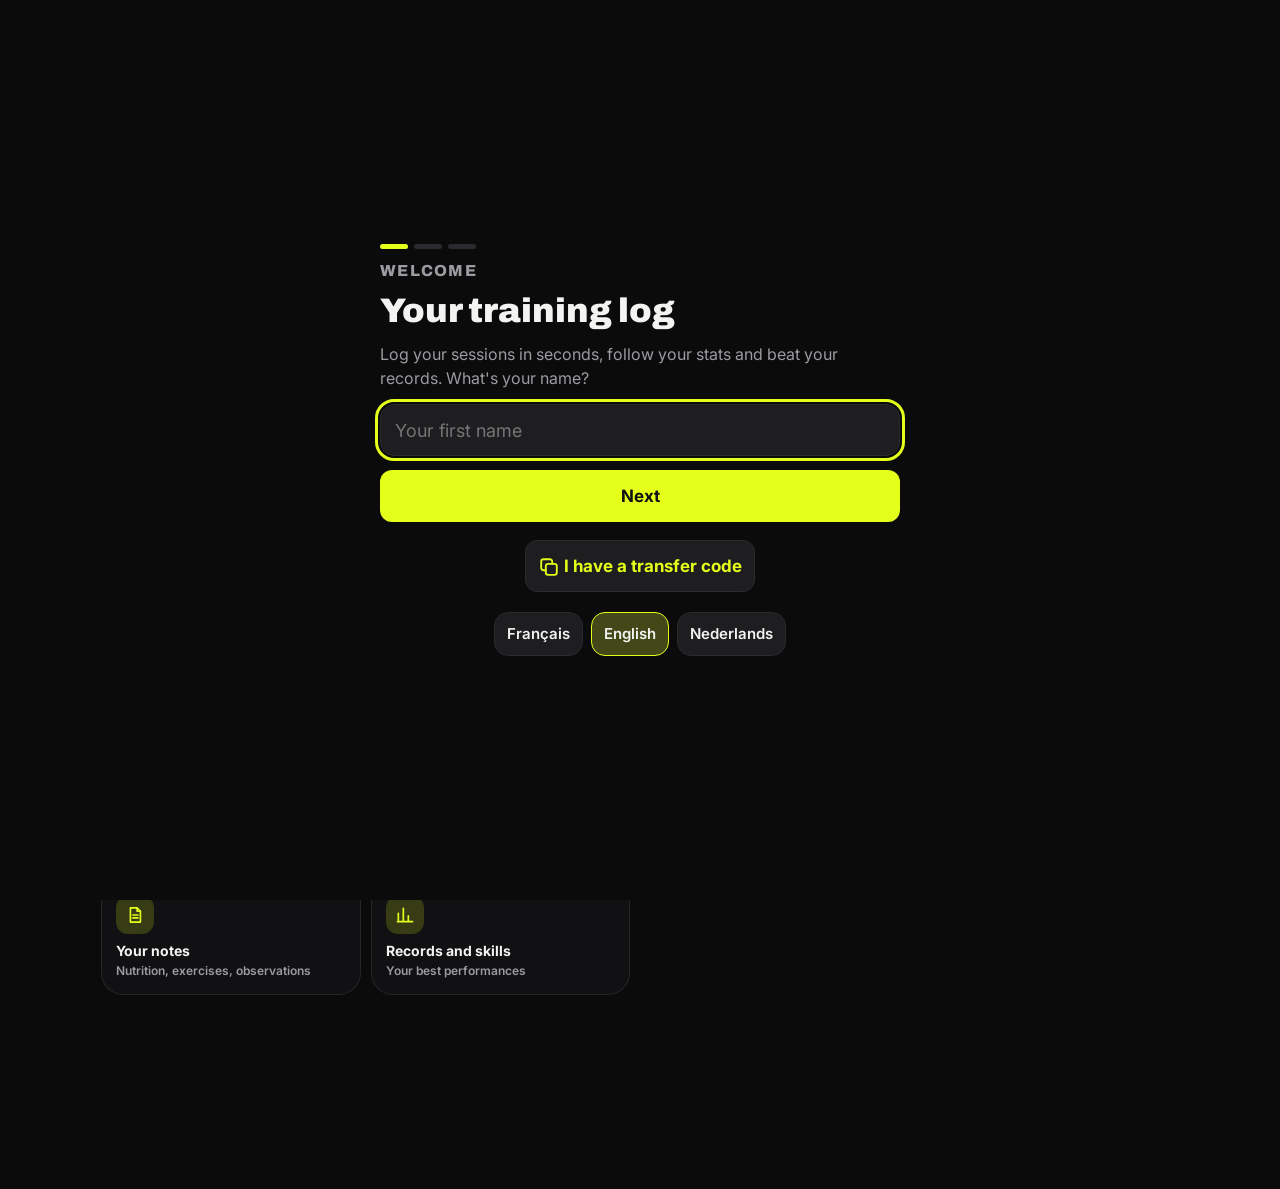
==== commit bcc6fd3e: "v7.2.0 : nouvel accueil immersif (décor selon le lieu), nutrition carnet, carnet de notes, mesures, " ====
--- a/index.html
+++ b/index.html
@@ -2263,7 +2263,7 @@
   o.querySelector('input')?.focus()}
 function onbGo(a){if(onbStep===0){const v=($('onbName')||{}).value;S.name=(v||'').trim()}if(a==='done'){S.onb=true;S.lastSeen=Date.now();$('onb')?.remove();save();route();return}save();showOnb(Number(a))}
 /* ===================== v4 ===================== */
-const APP_V='7.1.0';
+const APP_V='7.2.0';
 const ACC={jaune:['#e4ff1a','#7d8c00','Jaune fluo','#5c6800'],vert:['#3dff8b','#0c8a45','Vert','#08773a'],orange:['#ff9f1c','#a35a00','Orange','#9a4f00'],bleu:['#38c8ff','#0a6f99','Bleu','#0a6a92'],rose:['#ff5fa8','#a3245f','Rose','#a3245f'],violet:['#b18cff','#5b3fb0','Violet','#5b3fb0']};
 const arr=x=>Array.isArray(x)?x:[],obj=x=>x&&typeof x==='object'&&!Array.isArray(x)?x:{};
 const EXTRA=['name','fav','onb','live','bw','goals','acc','goal','bilanSeen','restAck','calMode','tmc','v','tset','skills','tests','presets','tpls','snd','voice','theme','cnt','deloads','notes','wuNote','wuMode','wuW','fPl','fTy','evo','ptab','icon','links','lastSeen','xtab'];
@@ -3029,8 +3029,8 @@
 $('bkC').addEventListener('click',async()=>{const t=$('bkT');t.value=bkData();t.focus();t.select();try{await navigator.clipboard.writeText(t.value);toast('Sauvegarde copiée ✓')}catch(e){try{document.execCommand('copy')?toast('Sauvegarde copiée ✓'):toast('Sélectionne le texte et copie-le')}catch(_){toast('Sélectionne le texte et copie-le')}}});
 $('bkR').addEventListener('click',()=>{try{const v=JSON.parse($('bkT').value.trim());if(!v||!Array.isArray(v.sessions))throw 0;load(v);save();toast('Données restaurées ✓')}catch(e){toast('Code de sauvegarde invalide')}});
 /* ===================== v6 : base (état, thèmes, typo, ambiance) ===================== */
-const APP6='7.1.0';
-['th','accX','todBg','seas','font','fsz','fdyn','dens','masc','splash','cards','tabs','tone','emo','pops','vol','voiceN','lang','char','photo','useP','nick','goalT','meas','chal','chalH','rw','lvSeen','recapW','popLast','musSeen','bdSeen','anim','nut','carnet','voiceU'].forEach(k=>{if(!EXTRA.includes(k))EXTRA.push(k)});
+const APP6='7.2.0';
+['th','accX','todBg','seas','font','fsz','fdyn','dens','masc','splash','cards','tabs','tone','emo','pops','vol','voiceN','lang','char','photo','useP','nick','goalT','meas','chal','chalH','rw','lvSeen','recapW','popLast','musSeen','bdSeen','anim','nut','carnet','voiceU','hscn'].forEach(k=>{if(!EXTRA.includes(k))EXTRA.push(k)});
 /* v6.3 : animations « Toujours » (par défaut, même si l'iPhone réduit les animations) ou « Selon l'iPhone » */
 const RM_Q='(prefers-reduced-motion: reduce)';
 function rmOn(){try{return S.anim==='os'&&matchMedia(RM_Q).matches}catch(e){return false}}
@@ -3127,7 +3127,7 @@
 function v6Load(){S.th=THEMES[S.th]?S.th:(S.theme==='light'?'minimal':'nuit');if(S.accX===undefined){S.accX=S.acc&&S.acc!=='jaune'&&ACC[S.acc]?ACC[S.acc][0]:''}
   S.todBg=S.todBg!==false;S.seas=S.seas!==false;S.font=FONTS[S.font]||S.font==='auto'?S.font:'auto';if(S.font==='craie')S.font='auto';S.fsz=[.9,1,1.12,1.25].includes(+S.fsz)?+S.fsz:1;S.fdyn=S.fdyn!==false;S.dens=S.dens==='comp'?'comp':'conf';
   S.masc=['on','mini','off'].includes(S.masc)?S.masc:'on';S.splash=['anim','logo','off'].includes(S.splash)?S.splash:'anim';S.anim=S.anim==='os'?'os':'always';S.tone=['sobre','motiv','cool','coach','fun'].includes(S.tone)?S.tone:'sobre';S.emo=S.emo===true;if((+S.v||0)<7){if(S.tone==='motiv')S.tone='sobre';S.emo=false}S.pops=['often','some','never'].includes(S.pops)?S.pops:'often';
-  S.vol=typeof S.vol==='number'?Math.max(0,Math.min(1,S.vol)):1;S.voiceN=typeof S.voiceN==='string'?S.voiceN:'';S.voiceU=typeof S.voiceU==='string'?S.voiceU:'';if(!['fr','en','nl'].includes(S.lang)){const n=String(navigator.language||'fr').slice(0,2).toLowerCase();S.lang=['en','nl'].includes(n)&&!S.sessions.length?n:'fr'}
+  S.vol=typeof S.vol==='number'?Math.max(0,Math.min(1,S.vol)):1;S.voiceN=typeof S.voiceN==='string'?S.voiceN:'';S.voiceU=typeof S.voiceU==='string'?S.voiceU:'';S.hscn=['auto','street','garage','salle'].includes(S.hscn)?S.hscn:'auto';if(!['fr','en','nl'].includes(S.lang)){const n=String(navigator.language||'fr').slice(0,2).toLowerCase();S.lang=['en','nl'].includes(n)&&!S.sessions.length?n:'fr'}
   if(!CH_SP[S.icon])S.icon='homme';S.char=obj(S.char);S.photo=typeof S.photo==='string'&&S.photo.startsWith('data:image')?S.photo:'';S.useP=!!(S.useP&&S.photo);S.nick=typeof S.nick==='string'?S.nick:'';S.goalT=typeof S.goalT==='string'?S.goalT:'';
   S.meas=obj(S.meas);['bras','taille'].forEach(k=>{S.meas[k]=arr(S.meas[k])});S.chal=S.chal&&typeof S.chal==='object'?S.chal:null;S.chalH=arr(S.chalH);S.rw=+S.rw||0;S.lvSeen=S.lvSeen===undefined?-1:+S.lvSeen;S.recapW=S.recapW||'';S.popLast=+S.popLast||0;
   if((+S.v||0)<8){ /* v7 : onglet Nutrition à la place de Plus ; accueil épuré (poids, nutrition, une carte « À la une ») */
@@ -3163,7 +3163,7 @@
 let seasonRaf=0,seasonParts=[];
 const SEA_PART={spring:'petal',summer:'sun',autumn:'leaf',winter:'snow'};
 function seasonKind(){return SEA_PART[seaNow()]} /* même saison que tous les dessins (56_ill7.js) */
-function seasonSync(){const on=S.seas&&seasonKind()&&curV==='home'&&!document.hidden&&!rmOn();let c=$('season');
+function seasonSync(){const on=S.seas&&seasonKind()&&curV==='home'&&!document.hidden&&!rmOn()&&!document.querySelector('#hStart .h72h.indoor'); /* pas de neige ni de pétales dans la salle ou le garage */let c=$('season');
   if(!on){if(c)c.remove();cancelAnimationFrame(seasonRaf);seasonRaf=0;return}
   const host=document.querySelector('#hStart .h72h')||document.querySelector('.top'); /* v7.2 : les particules passent devant la scène de l'accueil */
   if(!c){c=document.createElement('canvas');c.id='season';c.setAttribute('aria-hidden','true');seasonParts=[]}if(c.parentNode!==host)host.appendChild(c);
@@ -3719,11 +3719,18 @@
   if(k==='prog'){const r=S.recs.filter(x=>x.hist&&x.hist.length).map(x=>({x:x.name,v:x.hist[x.hist.length-1].v,u:x.unit,d:x.hist[x.hist.length-1].d})).sort((a,b)=>a.d<b.d?1:-1)[0];
     return '<div class="w72 w72pr"><a class="w72b" href="#records" aria-label="Ouvrir tes progrès"><span class="w72k">Progrès</span><span class="w72i">'+ico('chart')+'</span>'+(r?'<span class="w72v"><span>'+esc(r.x)+'</span></span><small><span>'+fmtN(r.v)+' '+esc(unitL(r.u))+'</span> · <span>'+esc(relDay(r.d))+'</span></small>':'<span class="w72v">Records et skills</span><small>Tes meilleures perfs</small>')+'</a></div>'}
   return ''}
+/* décor de l'accueil : le lieu où la personne s'entraîne le plus (3 derniers mois), ou celui choisi dans Réglages > Accueil */
+function homePlace(){if(['street','garage','salle'].includes(S.hscn))return S.hscn;const from=key(add(T,-90)),L=S.sessions.filter(s=>s.date>=from&&PL.some(p=>p[0]===s.place));
+  if(!L.length){const ls=lastSess();return ls&&PL.some(p=>p[0]===ls.place)?ls.place:'street'}
+  const c={},last={};L.forEach(s=>{c[s.place]=(c[s.place]||0)+1;if(!last[s.place]||s.date>last[s.place])last[s.place]=s.date});
+  return Object.keys(c).sort((a,b)=>(c[b]-c[a])||(last[b]<last[a]?-1:1))[0]}
+/* exercice montré : le plus fréquent dans les séances de ce lieu (tractions par défaut ; à la salle, développé couché) */
+function homeFam(place){const L=S.sessions.filter(s=>s.place===place).slice(-24),c={};L.forEach(s=>{const f=i7fam([s],place);c[f]=(c[f]||0)+1});const k=Object.keys(c).sort((a,b)=>c[b]-c[a])[0];return k||(place==='salle'?'sq':'pull')}
 function home72(extra){const hs=$('hStart'),hc=$('hCards');if(!hs)return;hs.className='wide h72';
   const wm=monday(T),days=[0,1,2,3,4,5,6].map(i=>key(add(wm,i))),goal=S.goal||3,wss=S.sessions.filter(s=>days.includes(s.date)),n=wss.length,min=wss.reduce((a,s)=>a+sDur(s),0),ws=wStreak();
-  const td=sOf(TK),ls=td[0]||lastSess(),fam=ls?i7fam([ls],'street'):'pull',m=mascState(),sc=mascScene(),who=S.masc!=='off';
+  const td=sOf(TK),place=homePlace(),fam=homeFam(place),m=mascState(),sc=mascScene(),who=S.masc!=='off';
   const goalL=S.goalT&&S.cards.some(c=>c.k==='perso'&&c.on)?'<p class="h72o">'+ico('target')+'<span>'+esc(S.goalT)+'</span></p>':'';
-  let h='<section class="h72h'+(S.masc==='mini'?' mini':'')+(who?'':' nowho')+'"><button type="button" class="h72s plx" id="masc" data-say="'+m[2]+'" aria-label="Ton personnage">'+illScene('street',who?{who:1,fam}:{})+(sc?'<span class="msc sc-'+sc+'" aria-hidden="true"></span>':'')+'</button>'
+  let h='<section class="h72h'+(S.masc==='mini'?' mini':'')+(who?'':' nowho')+(place==='street'?'':' indoor')+'" data-place="'+place+'"><button type="button" class="h72s plx" id="masc" data-say="'+m[2]+'" aria-label="Ton personnage">'+illScene(place,who?{who:1,fam}:{})+(sc?'<span class="msc sc-'+sc+'" aria-hidden="true"></span>':'')+'</button>'
    +'<div class="h72t"><p class="kick">'+esc(fmtDay(T))+'</p><h2>'+esc(shownName()?'Salut '+shownName():'Salut')+'</h2><p class="hmsg">'+esc(homeMsg())+'</p>'+goalL+'</div><a href="#reglages" class="h72g" aria-label="Réglages">'+GEAR72+'</a></section>';
   h+='<div class="h72n" id="hStats"><div class="h72f"><span class="h72fi">'+ring(n,goal)+'</span><span><b data-n="'+n+'" data-suf="/'+goal+'">'+n+'/'+goal+'</b><small>'+(n>=goal?'objectif atteint':'séances')+'</small></span></div><div class="h72f"><span class="h72fi">'+flame(ws)+'</span><span><b data-n="'+ws+'">'+ws+'</b><small>semaine'+(ws>1?'s':'')+' d\'affilée</small></span></div><div class="h72f"><span><b data-n="'+min+'" data-f="dur">'+fmtDur(min)+'</b><small>cette semaine</small></span></div></div>';
   h+='<section class="h72w"><div class="h72wh"><b>Ta semaine</b><a href="#calendrier">Calendrier</a></div><div class="h72d">'+days.map((k,i)=>{const ns=sOf(k).length,r=!ns&&isRest(k);return '<button type="button" class="h72dd'+(ns?' on':'')+(r?' rest':'')+(k===TK?' td':'')+(k>TK?' fut':'')+'" data-goday="'+k+'" aria-label="'+esc(fmtDay(parse(k)))+(ns?', séance':r?', repos':'')+'"><span class="h72dp">'+(ns||r?illDay(k):illDeco(k))+'<i>'+parse(k).getDate()+'</i></span><b>'+DOWI()[i]+'</b></button>'}).join('')+'</div>'
@@ -4857,7 +4864,7 @@
   const cur=pickVoice(),auto=S.voiceU?null:cur,best=V.slice().sort((a,b)=>voiceScore(b)-voiceScore(a))[0];
   b.innerHTML='<div class="s8row"><span class="s8l">Voix</span><select id="voiceN" aria-label="Voix">'+'<option value="">Automatique'+(best?' ('+esc(lab(best))+')':'')+'</option>'+V.map(v=>'<option value="'+esc(v.voiceURI)+'"'+(S.voiceU===v.voiceURI?' selected':'')+'>'+esc(lab(v))+'</option>').join('')+'</select></div>'
    +(/iphone|ipad|macintosh/i.test(navigator.userAgent)?'<p class="s8h">Pour une voix plus naturelle sur iPhone : Réglages › Accessibilité › Contenu énoncé › Voix, puis télécharge une voix « améliorée ».</p>':'')}
-function renderSet6(){if(curV!=='set')return;const sub=SETSUB[S.setSub]?S.setSub:'';document.querySelectorAll('#vSet>section').forEach(s=>{s.hidden=(s.dataset.sub||'')!==sub});
+function renderSet6(){if(curV!=='set')return;const vs=document.querySelector('#vSet .vers');if(vs)vs.textContent='Carnet de séances · version '+APP_V; /* v7.2 : vraie version (était figée sur 6.0) */const sub=SETSUB[S.setSub]?S.setSub:'';document.querySelectorAll('#vSet>section').forEach(s=>{s.hidden=(s.dataset.sub||'')!==sub});
   if(!sub){$('setMain').innerHTML='<div class="prof6">'+'<span class="pav">'+myIconHtml()+'</span><div><b>'+esc(shownName()||'Toi')+'</b><p>'+esc(LVL[lvlNow()][1])+(S.goalT?' · '+esc(S.goalT):'')+'</p></div></div>'+Object.entries(SETSUB).map(([k,v])=>'<a class="srow" href="#reglages-'+k+'"><span class="sic">'+ico(v[1])+'</span><span class="stx"><b>'+v[0]+'</b><small>'+v[2]+'</small></span>'+ico('chev','scv')+'</a>').join('');return}
   if(sub==='perso')renderChEd();if(sub==='apparence')renderApEd();if(sub==='accueil')renderHoEd();if(sub==='messages')renderMsEd();if(sub==='langue')renderLgEd();if(typeof helpify==='function')helpify()}
 /* ---- personnage (P3, P17 avatar, photo) ---- */
@@ -4885,7 +4892,8 @@
    +'<h5 class="h5">Animations</h5>'+chips6('anim',[['always','Toujours'],['os','Selon l\'iPhone']],S.anim)+'<p class="note">« Selon l\'iPhone » les coupe si « Réduire les animations » est activé dans les réglages d\'accessibilité.</p>'}
 /* ---- accueil et onglets (P9 P10) ---- */
 function renderHoEd(){const row=(k,lab,icn,on,i,n,fixed,kind)=>'<div class="ordr"><span class="sic">'+ico(icn)+'</span><b>'+lab+'</b><button type="button" class="ib" data-mv="'+kind+':'+k+':-1" aria-label="Monter"'+(i===0?' disabled':'')+'>'+ico('up')+'</button><button type="button" class="ib" data-mv="'+kind+':'+k+':1" aria-label="Descendre"'+(i===n-1?' disabled':'')+'>'+ico('down')+'</button>'+(fixed?'<span class="fix6">'+ico('lock')+'</span>':'<button type="button" class="tgl6" data-onoff="'+kind+':'+k+'" aria-pressed="'+on+'" aria-label="Afficher">'+sw(on)+'</button>')+'</div>';
-  $('hoEd').innerHTML='<h2 class="t">Blocs de l\'accueil</h2><p class="findsub">Sous ta semaine : choisis les blocs affichés et leur ordre. Mesures, Nutrition, Carnet et Progrès forment la grille.</p>'+S.cards.map((c,i)=>row(c.k,HCARDS[c.k][0],HCARDS[c.k][1],c.on,i,S.cards.length,false,'card')).join('')
+  $('hoEd').innerHTML='<h2 class="t">Décor de l\'accueil</h2>'+chips6('hscn',[['auto','Selon mes séances'],['street','Street'],['garage','Garage'],['salle','Salle']],S.hscn)+'<p class="note h72note">'+(S.hscn==='auto'?'Le lieu où tu t\'entraînes le plus en ce moment : '+esc(plN[homePlace()]||'Street')+'.':'Ton perso s\'entraîne toujours à cet endroit.')+'</p>'
+   +'<h2 class="t" style="margin-top:22px">Blocs de l\'accueil</h2><p class="findsub">Sous ta semaine : choisis les blocs affichés et leur ordre. Mesures, Nutrition, Carnet et Progrès forment la grille.</p>'+S.cards.map((c,i)=>row(c.k,HCARDS[c.k][0],HCARDS[c.k][1],c.on,i,S.cards.length,false,'card')).join('')
    +'<h2 class="t" style="margin-top:22px">Onglets</h2><p class="findsub">Un onglet masqué reste accessible depuis Outils. Accueil et Outils restent toujours.</p>'+S.tabs.order.map((k,i)=>row(k,TABS6[k][1],TABS6[k][2],!S.tabs.off.includes(k),i,S.tabs.order.length,k==='home'||k==='tools','tab')).join('')}
 /* ---- messages (P13) ---- */
 function renderMsEd(){const T6=[['sobre','Sobre','Objectif de la semaine atteint.'],['motiv','Motivant','Objectif de la semaine atteint, bravo ! 🏆'],['cool','Détendu','Objectif atteint, tu peux souffler. 😌'],['coach','Coach strict','Objectif rempli. Maintenant, la qualité.'],['fun','Humour','Objectif atteint ! Ton canapé est jaloux. 🛋️']];
@@ -4930,7 +4938,7 @@
 window.__t6={packCode,unpackCode};
 
 /* ===================== v6 : dictionnaires EN / NL (générés) ===================== */
-const DICT_EN={"({0} fois)":"({0} times)","+ Ajouter une tranche":"+ Add a step","+ Ajouter une vidéo":"+ Add a video","+ Nouvelle":"+ New","+ Séance":"+ Session","+{0} rép.":"+{0} reps","+{0} rép. depuis le {1} {M0}. {2} · {3} mises à jour":"+{0} reps since {M0} {1}, {2} · {3} updates","+{0} rép. par rapport à ton ancien record":"+{0} reps compared to your old record","+{0} s":"+{0} s","1 dips":"1 dip","1 minute de repos":"1 minute of rest","1 muscle-up":"1 muscle-up","1 pistol squat":"1 pistol squat","1 traction stricte":"1 strict pull-up","10 dips":"10 dips","10 tractions":"10 pull-ups","10 tractions strictes":"10 strict pull-ups","15 dips":"15 dips","15 tractions":"15 pull-ups","2 min 45 à 3 min entre chaque série, quel que soit l'exercice.":"2 min 45 to 3 min between sets, whatever the exercise.","20 dips":"20 dips","5 min de corde à sauter":"5 min of jump rope","5 min de vélo":"5 min of cycling","5 minutes suffisent pour l'échauffement.":"5 minutes is enough for the warm-up.","5 muscle-ups":"5 muscle-ups","5 pistols par jambe":"5 pistols per leg","5 tractions":"5 pull-ups","= pareil":"= same","= {0} rép.":"= {0} reps","AM":"AM","Abdos":"Abs","Accessoires":"Accessories","Accueil":"Home","Accueil et onglets":"Home and tabs","Affichage":"Display","Afficher":"Show","Ajoute tes max : tractions, dips, bench press… Tu verras ta progression au fil des mois.":"Add your maxes: pull-ups, dips, bench press… You'll see your progress over the months.","Ajoute tes vidéos tuto YouTube, tes notes ou n'importe quel lien utile.":"Add your YouTube tutorials, your notes or any useful link.","Ajoute une séance ou marque ce jour comme repos.":"Add a session or mark this day as rest.","Ajouter":"Add","Ajouter le lien":"Add the link","Ajouter un lien":"Add a link","Ajouter une séance":"Add a session","Allez, un petit effort, je t'encourage ! 📣":"Come on, a little effort, I'm cheering for you! 📣","Allongé, pieds à plat près des fesses.":"Lying down, feet flat near your glutes.","Alterne les sens, mouvement lent : très bon pour la mobilité des épaules.":"Alternate directions, slow movement: great for shoulder mobility.","Ambiance":"Mood","Ambiance de saison":"Seasonal mood","Amplitude complète au poignet.":"Full range at the wrist.","Amplitude complète et contrôlée.":"Full and controlled range.","Amplitude complète et mouvement contrôlé.":"Full range and controlled movement.","Amplitude complète, charge légère.":"Full range, light weight.","Amplitude complète, sans douleur à l'épaule.":"Full range, no shoulder pain.","Amplitude complète.":"Full range.","Amplitude confortable.":"Comfortable range.","Animé":"Animated","Anneaux":"Rings","Annonce vocale":"Voice countdown","Annuler":"Cancel","Apparence":"Appearance","Appelle les pompiers.":"Call the fire brigade.","Appuie longuement dans la case puis « Coller »":"Press and hold in the box, then « Paste »","Après-midi":"Afternoon","Argent":"Silver","Arrondie":"Rounded","Arrête la série dès que la technique se dégrade.":"Stop the set as soon as your form breaks down.","Arrêter":"Stop","Arrêter le minuteur":"Stop the timer","Astuce du jour":"Tip of the day","Astuce du jour · Surcharge progressive":"Tip of the day · Progressive overload","Au boulot {N0}.":"Get to work{N0}.","Au boulot.":"Get to work.","Au top":"Great","Aucun":"None","Aucun lien pour l'instant":"No links yet","Aucun objectif pour l'instant. Fixe-toi un défi, par exemple {0} tractions d'ici {M0}.":"No goal yet. Set yourself a challenge, for example {0} pull-ups by {M0}.","Aucun record":"No record","Aucun son":"No sound","Aucun type de séance noté sur cette période.":"No session type logged for this period.","Augmente la résistance progressivement.":"Increase the resistance gradually.","Augmente le sommet pour ajouter une tranche":"Raise the top to add a step","Aujourd'hui":"Today","Aurore":"Aurora","Autant de séances qu'en {M0}":"As many sessions as in {M0}","Autocollant copié : colle-le dans ta story ✓":"Sticker copied: paste it in your story ✓","Autocollants":"Stickers","Autocollants pour ta story":"Stickers for your story","Autre":"Other","Autre jour":"Other day","Autre…":"Other…","Avance main après main en gardant les épaules engagées.":"Move hand over hand, keeping your shoulders engaged.","Avance tant que le bas du dos ne se creuse pas.":"Go as far as your lower back doesn't arch.","Avancé":"Advanced","Avant-bras":"Forearms","Avant-bras posés, seuls les poignets bougent.":"Forearms resting, only the wrists move.","Back lever":"Back lever","Back lever complet":"Full back lever","Back lever groupé 10 s":"Tuck back lever 10 s","Badge débloqué.":"Badge unlocked.","Banc à 30–45° : plus de haut des pectoraux.":"Bench at 30–45°: more upper chest.","Bandeau":"Headband","Barre au-dessus du milieu du pied, dos plat avant de tirer.":"Bar over mid-foot, flat back before you pull.","Barre de singe":"Monkey bars","Barre ou haltères collés aux jambes, dos plat.":"Bar or dumbbells close to the legs, flat back.","Bas des pectoraux plus sollicité.":"Lower chest works more.","Bas du dos plaqué au sol.":"Lower back flat on the floor.","Bas du dos protégé, sans cambrer.":"Lower back protected, no arching.","Bascule poignets et buste au-dessus de la barre.":"Rotate wrists and chest over the bar.","Bassin bien calé, ne décolle pas les hanches.":"Hips well set, don't lift them.","Belle journée pour s'entraîner ! 😄":"Great day to train! 😄","Belle régularité, continue comme ça !":"Nice consistency, keep it up!","Belle séance":"Nice session","Belle énergie aujourd'hui":"Good energy today","Bench press":"Bench press","Biceps":"Biceps","Bien":"Good","Bien joué ! 💪":"Well done! 💪","Bien joué aujourd'hui ! 💪":"Well done today! 💪","Bien joué.":"Well done.","Bien. La semaine prochaine, on vise plus haut.":"Good. Next week, we aim higher.","Bien. Ne relâche pas maintenant.":"Good. Don't let up now.","Bienvenue":"Welcome","Bienvenue !":"Welcome!","Bienvenue {N0} !":"Welcome {N0}!","Bilan du mois":"Monthly summary","Bip":"Beep","Bips, volume, voix":"Beeps, volume, voice","Blanc":"White","Bleu":"Blue","Blond":"Blond","Bloque bien les jambes, omoplates serrées.":"Lock your legs, squeeze your shoulder blades.","Bof":"Meh","Bon retour !":"Welcome back!","Bon retour {N0} !":"Welcome back {N0}!","Bonjour":"Hello","Bonjour !":"Good morning!","Bonjour {N0}":"Hello {N0}","Bonjour {N0} !":"Good morning {N0}!","Bonne journée !":"Have a nice day!","Bonne journée. Une séance si l'envie est là.":"Have a nice day. A session if you feel like it.","Bonne séance.":"Good session.","Bonsoir":"Good evening","Bonsoir !":"Good evening!","Bonsoir {N0}":"Good evening {N0}","Bonsoir {N0} !":"Good evening {N0}!","Bouclé":"Curly","Bras":"Arms","Bras détendus : la kettlebell monte grâce aux fessiers.":"Relaxed arms: the kettlebell rises thanks to your glutes.","Bras et jambes tendus, décollés du sol.":"Arms and legs straight, off the floor.","Bras le long du corps, tiens un marteau ou une barre lestée d'un seul côté, le poids vers l'arrière.":"Arm along your body, hold a hammer or a bar weighted on one side, weight towards the back.","Bras quasi tendus, descends derrière la tête en contrôle.":"Arms almost straight, lower behind your head with control.","Bras tendus devant toi à hauteur d'épaules.":"Arms straight in front of you at shoulder height.","Bras tendus, corps gainé.":"Arms straight, body braced.","Bras tendus, ne plie pas les coudes.":"Arms straight, don't bend your elbows.","Bras tendus, tire la barre vers les hanches.":"Arms straight, pull the bar towards your hips.","Bras tendus, épaules basses : pousse le sol.":"Arms straight, shoulders down: push the floor away.","Bras tendus, épaules légèrement actives plutôt que complètement relâchées.":"Arms straight, shoulders slightly active rather than fully relaxed.","Bras tendus, épaules penchées loin devant les mains.":"Arms straight, shoulders leaning far in front of the hands.","Bras tendus, épaules poussées vers les oreilles, corps gainé.":"Arms straight, shoulders pushed towards the ears, body braced.","Bronze":"Bronze","Brun":"Brown","Brune":"Brown","Buste bien droit, coudes hauts.":"Chest upright, elbows high.","Buste droit.":"Chest upright.","Buste légèrement penché en arrière, dos droit.":"Chest slightly leaning back, straight back.","Buste penché en avant : plus de pectoraux. Buste droit : plus de triceps.":"Chest leaning forward: more chest. Chest upright: more triceps.","Buste penché, dos plat.":"Chest leaning forward, flat back.","Béton street":"Concrete street","C'est appliqué ✓":"Applied ✓","C'est comme ça qu'on progresse.":"That's how you make progress.","C'est compris":"Got it","C'est fait pour aujourd'hui. 😌":"Done for today. 😌","C'est le moment de faire ton test max du mois ! 📈":"Time for your monthly max test! 📈","C'est noté":"Noted","C'est noté.":"Noted.","C'est parti ! 💪":"Let's go! 💪","C'est parti pour la semaine ! 🚀":"Here we go for the week! 🚀","C'est un mouvement de hanches, pas un squat.":"It's a hip movement, not a squat.","C'est ça qui compte. 🙂":"That's what counts. 🙂","Calendrier":"Calendar","Carnet de séances":"Workout Log","Carnet de séances · version {0}":"Workout Log · version {0}","Carré":"Square","Carte postale":"Postcard","Cartes de l'accueil":"Home cards","Cartes et ordre des onglets":"Cards and tab order","Catégorie":"Category","Ce jour n'est pas encore arrivé.":"This day hasn't come yet.","Cette semaine est une semaine d'allègement":"This week is a deload week","Changer l'icône de l'écran d'accueil":"Change the home screen icon","Chaque séance compte !":"Every session counts!","Chaque séance compte, continue comme ça !":"Every session counts, keep it up!","Chaque séance compte. Aucune n'est facultative.":"Every session counts. None is optional.","Charge légère, descente lente.":"Light weight, slow lowering.","Charge légère, mouvement lent.":"Light weight, slow movement.","Charge raisonnable : les épaules aiment la technique propre.":"Reasonable weight: shoulders love clean technique.","Charge très légère : c'est de l'entretien pour les épaules.":"Very light weight: it's maintenance for the shoulders.","Charges lourdes, épaules basses, buste droit.":"Heavy weights, shoulders down, chest upright.","Chat":"Cat","Chauffer la colonne avec des rotations de colonne, puis :":"Warm up the spine with spinal rotations, then:","Cheveux":"Hair","Chignon":"Bun","Chin-ups":"Chin-ups","Choisir un autre jour":"Choose another day","Choisis ce qui s'affiche sous « Aujourd'hui », et dans quel ordre.":"Choose what shows under « Today », and in what order.","Choisis le format de l'image.":"Choose the image format.","Choisis ton défi du mois":"Pick your monthly challenge","Choisis ton personnage":"Choose your character","Choisis ton personnage avant d'ajouter l'appli à ton écran d'accueil : c'est lui qui sera l'icône.":"Choose your character before adding the app to your home screen: it will be the icon.","Choisis un exercice…":"Choose an exercise…","Choisis un jour passé":"Pick a past day","Choisis un objectif pour {M0}. Tout ce que tu notes ce mois-ci compte.":"Pick a goal for {M0}. Everything you log this month counts.","Choisis « Sur l'écran d'accueil », puis « Ajouter ».":"Choose « Add to Home Screen », then « Add ».","Chut… je récupère. 😴":"Shh… I'm recovering. 😴","Châtain":"Light brown","Claire":"Light","Classique":"Classic","Classique (80 %)":"Classic (80 %)","Classique ({0} %)":"Classic ({0} %)","Clochette":"Bell","Coach strict":"Strict coach","Code copié ✓":"Code copied ✓","Code de sauvegarde":"Backup code","Code de sauvegarde invalide":"Invalid backup code","Code de transfert":"Transfer code","Code de transfert invalide":"Invalid transfer code","Coiffe des rotateurs : rotations externes et internes":"Rotator cuff: external and internal rotations","Colle le code copié depuis ton ancienne appli : tout revient, ton icône aussi.":"Paste the code copied from your old app: everything comes back, your icon too.","Colle le lien (YouTube, note…)":"Paste the link (YouTube, note…)","Colle un lien qui commence par https://":"Paste a link starting with https://","Coller":"Paste","Coller la séance":"Stick the session","Commence avec moins de répétitions qu'à la barre normale.":"Start with fewer reps than on a normal bar.","Commence avec un appui (poteau, TRX) ou assis sur une box.":"Start with support (pole, TRX) or sitting on a box.","Commence doucement et augmente progressivement.":"Start gently and increase gradually.","Commence genoux pliés (L-sit groupé).":"Start with bent knees (tuck L-sit).","Commence par le planche lean, puis la tuck planche.":"Start with the planche lean, then the tuck planche.","Commence ventre face au mur.":"Start facing the wall.","Commence à genoux, abdos gainés.":"Start on your knees, abs braced.","Comment c'était ?":"How was it?","Compacte":"Compact","Comparé à October à la même date.":"Compared to October on the same date.","Comparé à {M0} à la même date.":"Compared to {M0} on the same date.","Compétition":"Competition","Confirmé":"Confirmed","Confortable":"Comfortable","Conseil : {0} min {1} à {2} min entre chaque série.":"Tip: {0} min {1} to {2} min between sets.","Conseils":"Tips","Content de te revoir !":"Good to see you again!","Content de te revoir ! 👋":"Good to see you again! 👋","Content de te revoir {N0} !":"Good to see you again {N0}!","Content de te revoir. On fait quoi aujourd'hui ?":"Good to see you again. What are we doing today?","Continue comme ça !":"Keep it up!","Continue comme ça ! 🔥":"Keep it up! 🔥","Continue sur ta lancée !":"Keep the momentum going!","Continue. Pas de relâchement.":"Keep going. No slacking.","Continuer":"Continue","Contrôle":"Control","Contrôle la descente.":"Control the descent.","Contrôle la phase de retour.":"Control the return phase.","Contrôle le retour, sans laisser claquer les charges.":"Control the return, don't let the weights slam.","Copie ce code et garde-le (dans Notes par exemple). Colle-le ici pour tout récupérer, même sur un autre téléphone.":"Copy this code and keep it (in Notes for example). Paste it here to get everything back, even on another phone.","Copie impossible":"Can't copy","Copier ma sauvegarde":"Copy my backup","Corps gainé comme une planche : fesses ni trop hautes ni trop basses.":"Body braced like a plank: hips neither too high nor too low.","Corps gainé comme une planche.":"Body braced like a plank.","Corps gainé et droit sous la barre.":"Body braced and straight under the bar.","Corps gainé, bassin basculé vers l'arrière.":"Body braced, pelvis tilted back.","Coucher de soleil":"Sunset","Coucou ! On soulève des trucs ? 👋":"Hey! Shall we lift some stuff? 👋","Coucou {N0} ! On soulève des trucs ? 👋":"Hey {N0}! Shall we lift some stuff? 👋","Coude collé au corps, plié à 90°.":"Elbow tucked in, bent at 90°.","Coude sous l'épaule, corps aligné de la tête aux pieds.":"Elbow under the shoulder, body aligned from head to toe.","Coudes fixes le long du corps, seuls les avant-bras bougent.":"Elbows fixed along the body, only the forearms move.","Coudes fixes, sans élan.":"Elbows fixed, no swinging.","Coudes fixes.":"Elbows fixed.","Coudes légèrement fléchis et fixes tout le mouvement.":"Elbows slightly bent and fixed throughout the movement.","Coudes près du corps.":"Elbows close to the body.","Coudes sous les épaules, corps droit comme une planche.":"Elbows under the shoulders, body straight as a plank.","Couleur de l'appli":"App color","Couleur libre":"Free color","Couleur principale":"Main color","Courbe":"Chart","Couronne":"Crown","Court":"Short","Craie":"Chalk","Crème":"Cream","Création de l'image…":"Creating the image…","Créer":"Create","Créer une compétition":"Create a competition","Date de la copie":"Date of the copy","Dead hang":"Dead hang","Dead hang : kg":"Dead hang: kg","Dead hang : secondes":"Dead hang: seconds","Dead hang : séries":"Dead hang: sets","Debout {N0}.":"Up{N0}.","Debout.":"Up.","Demain : repos obligatoire.":"Tomorrow: mandatory rest.","Demain, on remet ça.":"Tomorrow, we go again.","Densité":"Density","Dernier intervalle !":"Last interval!","Dernière marche !":"Last step!","Dernière mesure : {0} kg le {1} {M0} · +{2} kg depuis le {3} {M1}.":"Last measurement: {0} kg on {M0} {1} · +{2} kg since {M1} {3}.","Dernière séance":"Last session","Dernière séance il y a {0} jours. On s'y remet ? 💪":"Last session {0} days ago. Shall we get back to it? 💪","Dernière séance il y a {0} jours. Quand tu veux. 🙂":"Last session {0} days ago. Whenever you want. 🙂","Dernière séance reprise : modifie si besoin":"Last session copied: edit if needed","Dernière séance · hier":"Last session · yesterday","Descendre":"Move down","Descends en contrôle : c'est là que le triceps travaille le plus.":"Lower with control: that's where the triceps work the most.","Descends en contrôle jusqu'au bras tendu.":"Lower with control until the arm is straight.","Descends en contrôle.":"Lower with control.","Descends en poussant les fesses en arrière, dos droit, genoux dans l'axe des pieds.":"Lower by pushing your hips back, straight back, knees in line with your feet.","Descends en squat, mains au sol, pieds en arrière.":"Squat down, hands on the floor, feet back.","Descends entre les talons, genoux vers l'extérieur.":"Lower between your heels, knees out.","Descends jusqu'au niveau du menton, coudes légèrement devant.":"Lower to chin level, elbows slightly in front.","Descends jusqu'à 90° sans décoller le bas du dos.":"Lower to 90° without lifting your lower back.","Descends jusqu'à avoir les coudes à 90° environ, pas plus bas si l'avant de l'épaule tire.":"Lower until your elbows are at about 90°, no lower if the front of the shoulder pulls.","Descends jusqu'à avoir les coudes à {0}° environ, pas plus bas si l'avant de l'épaule tire.":"Lower until your elbows are at about {0}°, no lower if the front of the shoulder pulls.","Descends jusqu'à environ 90° aux coudes.":"Lower to about 90° at the elbows.","Descends jusqu'à sentir l'étirement des ischios, puis remonte en serrant les fessiers.":"Lower until you feel the hamstring stretch, then come up squeezing your glutes.","Descends la barre vers le bas des pectoraux, coudes à environ 45 à 70° du corps.":"Lower the bar to the lower chest, elbows at about 45 to 70° from the body.","Descends la barre vers le bas des pectoraux, coudes à environ {0} à {1}° du corps.":"Lower the bar to the lower chest, elbows at about {0} to {1}° from the body.","Descends la poitrine près du sol, puis remonte bras tendus.":"Lower your chest close to the floor, then push back up with straight arms.","Descends la tête vers le sol entre les mains.":"Lower your head to the floor between your hands.","Descends le genou arrière vers le sol, genou avant aligné avec le pied.":"Lower the back knee towards the floor, front knee aligned with the foot.","Descends lentement jusqu'au bras presque tendu.":"Lower slowly until the arm is almost straight.","Descends lentement.":"Lower slowly.","Descends les omoplates avant de tirer avec les bras.":"Pull your shoulder blades down before pulling with your arms.","Descends ou monte vers la main qui travaille.":"Lower or raise towards the working hand.","Descends vers le bas de la poitrine.":"Lower to the bottom of the chest.","Descends vers le bas des pectoraux, coudes à environ 45 à 70° du corps.":"Lower to the lower chest, elbows at about 45 to 70° from the body.","Descends vers le haut de la poitrine, en contrôle.":"Lower to the upper chest, with control.","Descente":"Lowering","Descente contrôlée.":"Controlled lowering.","Descente lente pour protéger les ischios.":"Slow lowering to protect the hamstrings.","Descente lente.":"Slow lowering.","Dips":"Dips","Dips : kg":"Dips: kg","Dips : répétitions":"Dips: reps","Dips : séries":"Dips: sets","Dips lestés +20 kg":"Weighted dips +20 kg","Dips négatifs":"Negative dips","Dips sur banc":"Bench dips","Discipline.":"Discipline.","Discrète":"Subtle","Dislocations d'épaule":"Shoulder dislocates","Donne-lui un nom, puis envoie le code à la personne avec qui tu veux te mesurer. Seuls les membres de cette compétition savent qu'elle existe.":"Give it a name, then send the code to the person you want to compete with. Only members of this competition know it exists.","Données restaurées ✓":"Data restored ✓","Dos":"Back","Dos bien calé, genoux alignés avec l'axe de la machine.":"Back well set, knees aligned with the machine's axis.","Dos droit, poitrine sortie.":"Straight back, chest out.","Dos neutre, sans arrondir.":"Neutral back, no rounding.","Dos plat, buste penché à environ 45°, genoux légèrement fléchis.":"Flat back, chest leaning at about 45°, knees slightly bent.","Dos plat, buste penché à environ {0}°, genoux légèrement fléchis.":"Flat back, chest leaning at about {0}°, knees slightly bent.","Dos plat, buste stable.":"Flat back, stable chest.","Dos plat, gainage en haut.":"Flat back, braced at the top.","Drapeau":"Flag","Drapeau complet":"Full flag","Drapeau groupé":"Tuck flag","Drapeau jambes écartées":"Straddle flag","Drapeau une jambe":"One-leg flag","Du thème":"From the theme","Dupliquer aujourd'hui":"Duplicate today","Dupliquer le":"Duplicate on","Durée":"Duration","Durée d'un intervalle":"Interval length","Durée totale :":"Total time:","Débutant":"Beginner","Défi de November":"November challenge","Défi de {M0}":"{M0} challenge","Défi du mois":"Monthly challenge","Défi lancé :":"Challenge started:","Défi réussi !":"Challenge completed!","Dégradé":"Fade","Déjà fait pour aujourd'hui, bien joué ! 🔥":"Already done for today, well done! 🔥","Départ":"Start","Déplacer au":"Move to","Déplacer ou dupliquer…":"Move or duplicate…","Détendu":"Relaxed","Déviation ulnaire":"Ulnar deviation","EM":"EM","EMOM":"EMOM","EMOM terminé":"EMOM finished","EMOM · Intervalle {0}/{1}":"EMOM · Interval {0}/{1}","EMOM · prépare-toi":"EMOM · get ready","EN":"EN","Emojis":"Emojis","Emojis dans les messages":"Emojis in messages","En pause":"Paused","Encore une ! 🙌":"One more! 🙌","Encore {0} cette semaine, à ton rythme.":"{0} more this week, at your own pace.","Encore {0} et c'est la gloire.":"{0} more and glory is yours.","Encore {0} quand tu veux.":"{0} more whenever you want.","Encore {0} séance cette semaine, à ton rythme.":"{0} more session this week, at your own pace.","Encore {0} séance et tu deviens une légende (locale).":"{0} more session and you become a (local) legend.","Encore {0} séance et tu pourras frimer légalement.":"{0} more session and you can legally show off.","Encore {0} séance pour ton objectif de la semaine !":"{0} more session for your weekly goal!","Encore {0} séances cette semaine, à ton rythme.":"{0} more sessions this week, at your own pace.","Encore {0} séances et tu deviens une légende (locale).":"{0} more sessions and you become a (local) legend.","Encore {0} séances et tu pourras frimer légalement.":"{0} more sessions and you can legally show off.","Encore {0} séances pour ton objectif de la semaine !":"{0} more sessions for your weekly goal!","Encore {0}. Ne traîne pas.":"{0} more. Don't hang around.","Encore {0}. Pas d'excuses.":"{0} more. No excuses.","Enfin.":"Finally.","English":"English","Enregistre tes pyramides pour les relancer en un geste.":"Save your pyramids to restart them in one tap.","Enregistrer":"Save","Enregistrer pour November":"Save for November","Enregistrer pour {M0}":"Save for {M0}","Enregistré sur ce téléphone.":"Saved on this phone.","Enroule le bassin en haut du mouvement pour vraiment faire travailler les abdos.":"Curl your pelvis at the top to really work the abs.","Enroule le haut du dos, sans tirer sur la nuque.":"Curl your upper back, without pulling on your neck.","Ensuite : l'élastique":"Next: the resistance band","Ensuite : marche {0} · {1} rép.":"Next: step {0} · {1} reps","Entre au moins un résultat":"Enter at least one result","Entre le code qu'on t'a envoyé et un nom pour la compétition.":"Enter the code you were sent and a name for the competition.","Entre ta charge de travail pour voir tes charges d'échauffement.":"Enter your working weight to see your warm-up weights.","Entre ton lest pour voir le pourcentage.":"Enter your added weight to see the percentage.","Entre un poids entre 20 et 400 kg":"Enter a weight between 20 and 400 kg","Entre un total":"Enter a total","Entre une valeur entre":"Enter a value between","Environ {0} % de volume en moins, même charge.":"About {0} % less volume, same weight.","Erreur :":"Error:","Every Minute On the Minute : au signal, fais tes répétitions, puis récupère jusqu'au signal suivant.":"Every Minute On the Minute: at the signal, do your reps, then rest until the next signal.","Ex. Dieg, Coach…":"E.g. Dieg, Coach…","Ex. Moi vs Daoud":"E.g. Me vs Daoud","Ex. douleur à l'épaule, nouvelle prise…":"E.g. shoulder pain, new grip…","Ex. {0}":"E.g. {0}","Ex. {0} tractions strictes avant l'été":"E.g. {0} strict pull-ups before summer","Excel (.csv)":"Excel (.csv)","Excellent pour la prise, les avant-bras et le dos.":"Excellent for grip, forearms and back.","Excellent pour la prise.":"Excellent for grip.","Excellent pour la santé des épaules : charge légère.":"Excellent for shoulder health: light weight.","Exemple : marches {0} à {1}, repos de {2} s à {3} s. Le repos compte après chaque marche, à la montée comme à la descente.":"Example: steps {0} to {1}, rest from {2} s to {3} s. Rest counts after each step, going up and going down.","Exercice":"Exercise","Exercice (ex. Tractions)":"Exercise (e.g. Pull-ups)","Exercice le plus fait :":"Most done exercise:","Exercices":"Exercises","Exercice…":"Exercise…","Expert":"Expert","Expire en montant, contracte 1 seconde en haut.":"Breathe out going up, squeeze for 1 second at the top.","Explosivité":"Explosiveness","Export, sauvegarde, transfert":"Export, backup, transfer","Exporter mes séances":"Export my sessions","E{0}":"E{0}","FR":"FR","Facultatif. En gris : ta dernière fois. Si tu bats un record, l'appli le détecte toute seule.":"Optional. In grey: your last time. If you beat a record, the app detects it on its own.","Fait ✓":"Done ✓","Fait. Maintenant, récupération.":"Done. Now, recovery.","Femme":"Woman","Fermer":"Close","Fessiers":"Glutes","Filtrer par lieu":"Filter by place","Filtrer par type de séance":"Filter by session type","Finir la tranche une marche plus tard":"End the block one step later","Finir la tranche une marche plus tôt":"End the block one step earlier","Fixe":"Fixed","Foncée":"Dark","Fond selon l'heure":"Background by time of day","Force":"Strength","Forme":"Form","Foulée légère, sous le bassin.":"Light stride, under the hips.","Français":"Français","Français, English, Nederlands":"Français, English, Nederlands","Friday {0} November":"Friday {0} November","Friday {0} November, {1} séance(s)":"Friday {0} November, {1} session(s)","Friday {0} October, {1} séance(s)":"Friday {0} October, {1} session(s)","Front lever":"Front lever","Front lever complet":"Full front lever","Front lever groupé 10 s":"Tuck front lever 10 s","Gainage latéral 60 s":"Side plank 60 s","Gaine les abdos et garde le buste immobile.":"Brace your abs and keep your chest still.","Gaine les abdos et serre les fessiers pour ne pas cambrer.":"Brace your abs and squeeze your glutes so you don't arch.","Gaine les abdos pour ne pas cambrer.":"Brace your abs so you don't arch.","Gaine sans retenir ta respiration.":"Brace without holding your breath.","Gaine tout le corps, surtout les obliques.":"Brace your whole body, especially the obliques.","Gants":"Gloves","Garage":"Garage","Garage · Soir":"Garage · Evening","Garage · Soir · {0} min · 💪 Bien":"Garage · Evening · {0} min · 💪 Good","Garage · Soir · {0} min 💪":"Garage · Evening · {0} min 💪","Garde ce rythme.":"Keep this pace.","Garde ici tes vidéos YouTube, tes notes et tes liens utiles. Touche un lien pour l'ouvrir.":"Keep your YouTube videos, notes and useful links here. Tap a link to open it.","Garde le buste immobile.":"Keep your chest still.","Garde le buste stable, sans élan.":"Keep your chest stable, no swinging.","Garde le gainage, ne creuse pas le bas du dos.":"Stay braced, don't arch your lower back.","Garde le talon au sol et le genou aligné avec le pied.":"Keep your heel on the floor and your knee in line with your foot.","Garde les abdos gainés, sans cambrer.":"Keep your abs braced, no arching.","Garde les coudes fixes, sans les écarter.":"Keep your elbows fixed, don't flare them.","Garde les coudes près du corps pendant la montée.":"Keep your elbows close to the body on the way up.","Garde les côtes basses, ne cambre pas.":"Keep your ribs down, don't arch.","Garde les épaules basses, loin des oreilles.":"Keep your shoulders down, away from your ears.","Garde un rythme régulier plutôt que de t'épuiser.":"Keep a steady pace rather than wearing yourself out.","Garder ce réglage":"Keep this setting","Genou avant au-dessus de la cheville, buste droit.":"Front knee over the ankle, chest upright.","Genoux dans l'axe des pieds.":"Knees in line with the feet.","Gong":"Gong","Gorille":"Gorilla","Grand":"Large","Grand pas, descends le genou arrière près du sol.":"Big step, lower the back knee close to the floor.","Graphique {0}":"Chart {0}","Gris":"Grey","Gris argent":"Silver grey","Grosse séance ! 💥":"Big session! 💥","Groupé avancé 10 s":"Advanced tuck 10 s","Guide de l'exercice":"Exercise guide","Guide des exercices":"Exercise guide","Halo":"Halo","Haltères & charges":"Dumbbells & weights","Hanches basses, gainage.":"Hips low, braced.","Hanches hautes, corps en V inversé.":"Hips high, body in an inverted V.","Haut du dos sur un banc, pieds à plat, tibias verticaux en haut du mouvement.":"Upper back on a bench, feet flat, shins vertical at the top of the movement.","Hier":"Yesterday","Homme":"Man","Humour":"Humor","Icône":"Icon","Icône sur l'écran d'accueil":"Home screen icon","Idéal pour la prise et pour décompresser le dos.":"Ideal for grip and to decompress the back.","Idéal pour monter en température avant la séance.":"Ideal for warming up before the session.","Il devient ton icône et ta mascotte. Tu pourras le personnaliser dans les réglages.":"It becomes your icon and your mascot. You can customize it in the settings.","Il est encore temps {N0}.":"There's still time{N0}.","Il est encore temps.":"There's still time.","Il reste {0} séance.":"{0} session left.","Il reste {0} séance. Pas de négociation.":"{0} session left. No negotiation.","Il reste {0} séances.":"{0} sessions left.","Il reste {0} séances. Pas de négociation.":"{0} sessions left. No negotiation.","Important. Pour chaque exercice, monter en charge :":"Important. For each exercise, build up the weight:","Impossible de lire cette image":"Can't read this image","Initié":"Initiate","Installe l'appli":"Install the app","J'ai un code":"I have a code","J'ai un code de transfert":"I have a transfer code","Jamais":"Never","Jambe libre tendue devant, gaine les abdos.":"Free leg straight in front, brace your abs.","Jambes":"Legs","Jambes presque tendues, pousse les fesses loin en arrière.":"Legs almost straight, push your hips far back.","Jambes tendues, pointes de pieds tirées.":"Legs straight, toes pointed.","Jambes écartées 5 s":"Straddle 5 s","Jaune fluo":"Neon yellow","Je fais une petite sieste… 😴":"I'm taking a little nap… 😴","Jour de repos":"Rest day","Jour de repos : tes muscles se reconstruisent. 😴":"Rest day: your muscles are rebuilding. 😴","Juste la coiffe des rotateurs :":"Just the rotator cuff:","Kg":"Kg","Kilos":"Kilos","L'anneau en haut de l'écran se remplit à chaque séance de la semaine.":"The ring at the top of the screen fills with each session of the week.","L'utiliser":"Use it","L-sit":"L-sit","L-sit 10 s":"L-sit 10 s","L-sit 30 s":"L-sit 30 s","L-sit groupé 10 s":"Tuck L-sit 10 s","L-sit une jambe 10 s":"One-leg L-sit 10 s","La barre épaisse travaille surtout la prise et les avant-bras.":"The thick bar mainly works grip and forearms.","La journée commence fort !":"The day starts strong!","La photo sert d'icône et d'avatar. La mascotte animée reste ton personnage dessiné.":"The photo is used as icon and avatar. The animated mascot stays your drawn character.","La qualité avant la quantité.":"Quality before quantity.","La régularité fait la différence.":"Consistency makes the difference.","La régularité paie !":"Consistency pays off!","La résistance augmente en haut : contrôle bien la descente.":"Resistance increases at the top: control the lowering well.","La séance ne va pas se faire toute seule.":"The session won't do itself.","Lancer l'EMOM":"Start the EMOM","Lancer la pyramide":"Start the pyramid","Lancer un repos de {0} min":"Start a {0} min rest","Lancer {0} min":"Start {0} min","Langue":"Language","Le bras du haut tire, celui du bas pousse.":"The top arm pulls, the bottom one pushes.","Le café est prêt, tes muscles aussi. Enfin, presque. ☕":"Coffee is ready, your muscles too. Well, almost. ☕","Le retour du roi ! 👑":"The return of the king! 👑","Le test max t'attend. Il a même mis sa plus belle chemise. 📈":"The max test is waiting for you. It even put on its best shirt. 📈","Les jours bof comptent double. (C'est faux, mais c'est gentil.)":"Meh days count double. (Not true, but it's nice.)","Les poignets font tourner la corde, coudes près du corps.":"The wrists turn the rope, elbows close to the body.","Les thèmes Or et Aurore se débloquent en récompense surprise ({0} semaines d'objectif d'affilée).":"The Gold and Aurora themes unlock as a surprise reward ({0} weeks of goals in a row).","Lest":"Weight","Lest (kg)":"Added weight (kg)","Lest pour un pourcentage donné":"Added weight for a given percentage","Libre":"Free","Lien ajouté ✓":"Link added ✓","Lieu":"Place","Lieu favori :":"Favorite place:","Lieux · {0} derniers mois":"Places · last {0} months","Lié à":"Linked to","Logo":"Logo","Lombaires":"Lower back","Longs":"Long","Loup":"Wolf","Lève le poids en inclinant le poignet côté petit doigt, sans bouger le coude.":"Lift the weight by tilting the wrist towards the little finger, without moving the elbow.","Lève-tôt ! ☀️":"Early bird! ☀️","Légende":"Legend","MAX":"MAX","Mains rapprochées sous la poitrine, index et pouces en losange.":"Hands close under the chest, index fingers and thumbs in a diamond.","Mains un peu plus larges que les épaules, coudes à environ 45° du corps.":"Hands slightly wider than shoulders, elbows at about 45° from the body.","Mains un peu plus larges que les épaules, coudes à environ 45°.":"Hands slightly wider than shoulders, elbows at about 45°.","Mains un peu plus larges que les épaules, coudes à environ {0}° du corps.":"Hands slightly wider than shoulders, elbows at about {0}° from the body.","Marches":"Steps","Marches : {0} · {1} · {2} · {3} · {4} · {5} · {6} · {7} · {8} · {9} · {10} · {11} · {12} · {13} · {14} · {15} · {16} · {17} · {18}":"Steps: {0} · {1} · {2} · {3} · {4} · {5} · {6} · {7} · {8} · {9} · {10} · {11} · {12} · {13} · {14} · {15} · {16} · {17} · {18}","Mascotte sur l'accueil":"Mascot on the home screen","Masquée":"Hidden","Mate":"Olive","Matin":"Morning","Maître":"Master","Meilleur : {0} rép. · +{1} rép. depuis le {2} {M0}.":"Best: {0} reps · +{1} reps since {M0} {2}.","Meilleure semaine :":"Best week:","Mensurations":"Body measurements","Mes données":"My data","Mes notes":"My notes","Mes objectifs":"My goals","Mes pyramides":"My pyramids","Mes tutos et liens":"My tutorials and links","Messages":"Messages","Mesure":"Measurement","Mesure notée ✓":"Measurement saved ✓","Mettre ma photo":"Add my photo","Midi":"Noon","Mieux vaut 3 tenues propres qu'une longue tenue qui s'affaisse.":"Better 3 clean holds than one long hold that sags.","Minimal blanc":"Minimal white","Minuteur":"Timer","Minuteurs et calculs":"Timers and calculators","Mobilité":"Mobility","Modifier":"Edit","Modifier la liste":"Edit the list","Modifier la séance":"Edit the session","Moins":"Less","Moins de repos":"Less rest","Moins {0}":"Minus {0}","Mois":"Month","Mois précédent":"Previous month","Mois suivant":"Next month","Moment":"Time of day","Monday {0} November":"Monday {0} November","Monday {0} November, {1} séance(s)":"Monday {0} November, {1} session(s)","Monday {0} October, {1} séance(s)":"Monday {0} October, {1} session(s)","Monte de niveau dans tes skills pour le débloquer":"Level up in your skills to unlock it","Monte en charge : 5 reps à 50 %, 3 reps à 75 %, 1 rep à 90 %, puis 1 minute de repos.":"Build up: 5 reps at 50 %, 3 reps at 75 %, 1 rep at 90 %, then 1 minute of rest.","Monte jusqu'à passer le menton au-dessus de la barre, sans élan.":"Pull up until your chin passes the bar, without swinging.","Monte le bassin en serrant les fessiers, menton rentré.":"Raise your hips by squeezing your glutes, chin tucked.","Monte le bassin en serrant les fessiers, tiens 1 seconde.":"Raise your hips by squeezing your glutes, hold 1 second.","Monte le bassin, ne le laisse pas tomber.":"Raise your hips, don't let them drop.","Monte le plus haut possible sur la pointe des pieds.":"Rise as high as possible on your toes.","Monte les bras devant toi jusqu'à hauteur d'épaules.":"Raise your arms in front of you to shoulder height.","Monte les bras sur les côtés jusqu'à hauteur d'épaules, coudes légèrement fléchis.":"Raise your arms to the sides to shoulder height, elbows slightly bent.","Monte les épaules vers les oreilles, sans les rouler.":"Raise your shoulders towards your ears, without rolling them.","Monte sans balancer le buste.":"Lift without swinging your chest.","Monter":"Move up","Montée":"Going up","Montée + descente":"Up + down","Montées de jambes":"Leg raises","Motivant":"Motivating","Mouvement contrôlé, sans à-coup.":"Controlled movement, no jerking.","Mouvement contrôlé.":"Controlled movement.","Mouvement lent et charge légère : les tendons du poignet aiment la progressivité.":"Slow movement and light weight: wrist tendons like a gradual approach.","Mouvement lent et contrôlé.":"Slow and controlled movement.","Mouvement lent, contracte 1 seconde en fin de mouvement.":"Slow movement, squeeze 1 second at the end of the movement.","Mouvement lent, sans rebond.":"Slow movement, no bouncing.","Mouvement lent, sans élan.":"Slow movement, no swinging.","Mouvement lent.":"Slow movement.","Muscle-up":"Muscle-up","Muscle-up avec élastique":"Band-assisted muscle-up","Muscle-up négatif":"Negative muscle-up","Muscles":"Muscles","Médaille":"Medal","Même le soleil est impressionné.":"Even the sun is impressed.","Même les robots se reposent. Pense à un jour off. 🤖":"Even robots rest. Think about a day off. 🤖","Même un jour bof, tu y es allé !":"Even on a meh day, you went!","N'oublie pas le travail de mobilité et de souplesse à la maison.":"Don't forget mobility and flexibility work at home.","NL":"NL","Ne cambre pas : bassin légèrement basculé vers l'arrière en haut.":"Don't arch: pelvis slightly tilted back at the top.","Ne compense pas avec le bas du dos.":"Don't compensate with your lower back.","Ne recule pas le buste pour tricher.":"Don't lean back to cheat.","Ne verrouille pas les genoux en haut.":"Don't lock your knees at the top.","Nederlands":"Nederlands","Ninja":"Ninja","Niveau":"Level","Noir":"Black","Nom de l'exercice":"Exercise name","Nom de la compétition":"Competition name","Nom de la pyramide":"Pyramid name","Nom du réglage":"Setting name","Nombre d'intervalles":"Number of intervals","Normal":"Normal","Note":"Note","Note ta première séance après ton entraînement. C'est parti ! 💪":"Log your first session after your workout. Let's go! 💪","Note ta première séance quand tu veux, sans pression. 🙂":"Log your first session whenever you want, no pressure. 🙂","Note tes charges et tes répétitions chaque semaine pour voir s'il faut modifier le programme.":"Log your weights and reps every week to see if the program needs changing.","Note tes performances (séries × rép. × kg) dans tes séances ou ajoute un record : ta courbe apparaîtra ici.":"Log your performances (sets × reps × kg) in your sessions or add a record: your curve will appear here.","Note tes perfs quelques semaines : la comparaison apparaîtra ici.":"Log your performances for a few weeks: the comparison will appear here.","Note tes séances en quelques secondes, suis tes stats et bats tes records. Comment tu t'appelles ?":"Log your sessions in seconds, follow your stats and beat your records. What's your name?","Note ton poids de temps en temps pour suivre son évolution.":"Log your weight from time to time to follow how it changes.","Noter les charges et les répétitions chaque semaine pour voir s'il faut modifier le programme, et demander conseil à {N0}.":"Log weights and reps every week to see if the program needs changing, and ask {N0} for advice.","Noter une séance":"Log a session","Nouveau badge ! Accroche-le au frigo. 🏅":"New badge! Stick it on the fridge. 🏅","Nouveau badge ! 🏅":"New badge! 🏅","Nouveau mois":"New month","Nouveau mois !":"New month!","Nouveau mois {N0}":"New month {N0}","Nouveau mois {N0} !":"New month {N0}!","Nouveau mois.":"New month.","Nouveau record":"New record","Nouveau record ! Regarde-moi ces bras ! 💪":"New record! Look at these arms! 💪","Nouveau record ! 🏆":"New record! 🏆","Nouvelle date":"New date","Nouvelle pyramide":"New pyramid","Nouvelle semaine ! Les compteurs sont remis à zéro, pas tes biceps. 💪":"New week! The counters are reset, not your biceps. 💪","Nouvelle semaine, nouveau départ ! 🚀":"New week, fresh start! 🚀","Nouvelle semaine, on y va doucement. 🙂":"New week, let's take it easy. 🙂","Nouvelle semaine. Objectif : {0} séances. Au travail.":"New week. Goal: {0} sessions. Get to work.","November":"November","November {0}":"November {0}","Nuit":"Night","Néon":"Neon","OCTO":"OCTO","OK":"OK","Objectif (% du poids)":"Target (% of body weight)","Objectif atteint !":"Goal reached!","Objectif atteint ! On danse ? 💃":"Goal reached! Shall we dance? 💃","Objectif atteint ! Ton canapé est jaloux. 🛋️":"Goal reached! Your couch is jealous. 🛋️","Objectif atteint ! 🎯":"Goal reached! 🎯","Objectif atteint {N0} !":"Goal reached {N0}!","Objectif atteint 🙂":"Goal reached 🙂","Objectif atteint, bravo. 😌":"Goal reached, well done. 😌","Objectif atteint, tu peux souffler. 😌":"Goal reached, you can breathe. 😌","Objectif atteint. Suivant.":"Goal reached. Next.","Objectif de la semaine ! 🏆":"Weekly goal! 🏆","Objectif de la semaine atteint":"Weekly goal reached","Objectif de la semaine atteint ! 🏆":"Weekly goal reached! 🏆","Objectif de la semaine atteint, bravo ! 🏆":"Weekly goal reached, well done! 🏆","Objectif de la semaine atteint. Tu peux souffler.":"Weekly goal reached. You can breathe.","Objectif de la semaine déjà atteint, bravo ! 🙌":"Weekly goal already reached, well done! 🙌","Objectif de la semaine rempli.":"Weekly goal met.","Objectif de la semaine {0} fois d'affilée":"Weekly goal {0} times in a row","Objectif en cours":"Goal in progress","Objectif par semaine":"Goal per week","Objectif rempli. Bien.":"Goal met. Good.","Objectif rempli. Maintenant, la qualité.":"Goal met. Now, quality.","Omoplates":"Shoulder blades","Omoplates serrées et pieds bien ancrés au sol.":"Shoulder blades squeezed and feet firmly planted.","Omoplates serrées, gainage.":"Shoulder blades squeezed, braced.","Omoplates serrées, pieds bien ancrés.":"Shoulder blades squeezed, feet firmly planted.","Omoplates serrées, poitrine sortie.":"Shoulder blades squeezed, chest out.","On reprend aujourd'hui. Pas demain.":"We start again today. Not tomorrow.","On s'entraîne quand tu veux ! 💪":"We train whenever you want! 💪","On y va {N0}.":"Let's go{N0}.","On y va.":"Let's go.","Onglets":"Tabs","Or":"Gold","Orange":"Orange","Ou ton propre défi":"Or your own challenge","Ours":"Bear","Outil":"Tool","Outils":"Tools","Ouvre ensuite toujours l'appli depuis son icône sur l'écran d'accueil : tes séances y sont gardées.":"Then always open the app from its home screen icon: your sessions are kept there.","Ouvre jusqu'à sentir l'étirement des pectoraux, sans aller trop loin.":"Open until you feel the chest stretch, without going too far.","Ouvrir le minuteur":"Open the timer","Où ?":"Where?","PDF":"PDF","PY":"PY","Panda":"Panda","Par tranches de marches":"By blocks of steps","Parfois":"Sometimes","Pars bras tendus, épaules engagées : descends les omoplates avant de tirer.":"Start with straight arms, shoulders engaged: pull your shoulder blades down before pulling.","Pars bras tendus, épaules engagées.":"Start with straight arms, shoulders engaged.","Partager":"Share","Partager en image":"Share as image","Partager, dupliquer, déplacer ou supprimer":"Share, duplicate, move or delete","Partout":"Everywhere","Pas d'élan : une charge légère suffit.":"No swinging: a light weight is enough.","Pas d'élan avec le dos : baisse la charge si tu te balances.":"Don't swing with your back: lower the weight if you rock.","Pas d'élan avec le dos : contrôle la descente.":"Don't swing with your back: control the lowering.","Pas d'élan, buste immobile.":"No swinging, chest still.","Pas encore assez d'historique":"Not enough history yet","Pas encore de séances sur ces {0} semaines.":"No sessions yet over these {0} weeks.","Pas encore fait":"Not done yet","Pas encore fait en November.":"Not done yet in November.","Pas encore fait en {M0}.":"Not done yet in {M0}.","Pas encore passé":"Not here yet","Pas entre les marches":"Step between steps","Passe au-dessus de la tête puis derrière, bras tendus.":"Pass over your head then behind, arms straight.","Passer le repos":"Skip the rest","Pause":"Pause","Peau":"Skin","Pecs":"Chest","Pectoraux":"Chest","Pense à pousser vers l'extérieur plutôt que vers le haut.":"Think about pushing outwards rather than up.","Pense à t'accorder un jour de repos, tu l'as mérité 😴":"Remember to take a rest day, you've earned it 😴","Personnage Ninja":"Ninja character","Personnage Robot":"Robot character","Personnage et icône":"Character and icon","Petit":"Small","Petite séance ou série Netflix ? Pourquoi pas les deux. 😄":"Quick session or Netflix series? Why not both. 😄","Petits pas réguliers.":"Small regular steps.","Petits sauts sur l'avant des pieds.":"Small jumps on the balls of your feet.","Photo enregistrée ✓":"Photo saved ✓","Pied arrière sur un banc, buste légèrement penché.":"Back foot on a bench, chest slightly leaning.","Pieds au sol pour débuter, levés pour corser.":"Feet on the floor to start, raised to make it harder.","Pieds largeur d'épaules au milieu de la plateforme.":"Feet shoulder-width apart in the middle of the platform.","Pieds largeur d'épaules, pointes légèrement ouvertes.":"Feet shoulder-width apart, toes slightly turned out.","Pieds posés sur un support : le haut des pectoraux et les épaules travaillent plus.":"Feet on a support: the upper chest and shoulders work more.","Pistol avec appui":"Assisted pistol","Pistol négatif":"Negative pistol","Pistol squat":"Pistol squat","Planche":"Planche","Planche complète":"Full planche","Planche lean 30 s":"Planche lean 30 s","Plie les genoux pour faciliter.":"Bend your knees to make it easier.","Plus":"More","Plus de biceps que les tractions : idéal pour progresser vers tes premières tractions.":"More biceps than pull-ups: ideal to progress towards your first pull-ups.","Plus de repos":"More rest","Plus de triceps que les pompes classiques.":"More triceps than classic push-ups.","Plus le support est haut, plus c'est difficile.":"The higher the support, the harder it is.","Plus que {0} pour atteindre ton objectif !":"Only {0} more to reach your goal!","Plus que {0} pour ton objectif de la semaine !":"Only {0} more for your weekly goal!","Plus que {0} séance pour ton objectif ! 💪":"Only {0} more session for your goal! 💪","Plus que {0} séances pour ton objectif ! 💪":"Only {0} more sessions for your goal! 💪","Plus que {0}. Facile. Enfin, presque.":"Only {0} more. Easy. Well, almost.","Plus tard":"Later","Plus tes pieds avancent, plus c'est dur.":"The further your feet go forward, the harder it is.","Plus {0}":"Plus {0}","Poids":"Weight","Poids du corps":"Body weight","Poids du corps (kg)":"Body weight (kg)","Poids noté ✓":"Weight saved ✓","Poirier":"Handstand","Poirier libre 30 s":"Free handstand 30 s","Poirier libre 5 s":"Free handstand 5 s","Poirier ventre au mur 30 s":"Chest-to-wall handstand 30 s","Poirier ventre au mur 60 s":"Chest-to-wall handstand 60 s","Polaire":"Polar","Police":"Font","Pompe en poirier au mur":"Wall handstand push-up","Pompe si tu veux, ramène les pieds, puis saute.":"Push-up if you want, bring your feet in, then jump.","Pompes":"Push-ups","Pompes piquées (pike)":"Pike push-ups","Pompes surélevées":"Decline push-ups","Pop-ups « bon retour »":"« Welcome back » pop-ups","Position de pompe, ramène les genoux vers la poitrine en alternance.":"Push-up position, bring your knees to your chest alternately.","Pouces vers le haut, coudes collés au corps.":"Thumbs up, elbows close to the body.","Pour garder une trace ou les montrer à un coach. Le fichier s'ouvre dans Excel, Numbers ou un lecteur PDF.":"To keep a record or show them to a coach. The file opens in Excel, Numbers or a PDF reader.","Pour les tenues (gainage, dead hang, L-sit…)":"For holds (plank, dead hang, L-sit…)","Pour les tractions et les dips lestés : ton lest en pourcentage de ton poids du corps.":"For weighted pull-ups and dips: your added weight as a percentage of your body weight.","Pour réveiller le cœur et le corps.":"To wake up the heart and body.","Pour une note : copie le lien de partage de ta note (Google Keep, Notes…) et colle-le ici.":"For a note: copy your note's share link (Google Keep, Notes…) and paste it here.","Pousse au-dessus de la tête, en ligne avec les oreilles.":"Push overhead, in line with your ears.","Pousse dans l'axe, sans à-coup.":"Push in line, no jerking.","Pousse dans le talon avant pour remonter.":"Push through the front heel to come back up.","Pousse dans le talon avant pour revenir.":"Push through the front heel to come back.","Pousse dans tout le pied pour remonter.":"Push through your whole foot to come back up.","Pousse dans tout le pied.":"Push through your whole foot.","Pousse le sol avec les jambes, barre collée aux tibias.":"Push the floor away with your legs, bar close to your shins.","Pousse le sol et arrondis légèrement le haut du dos.":"Push the floor away and slightly round your upper back.","Pratique au garage ou en voyage.":"Handy in the garage or when travelling.","Premier record battu":"First record beaten","Première de la semaine":"First of the week","Première de la semaine ! 💥":"First of the week! 💥","Première de la semaine ! 🚀":"First of the week! 🚀","Première de la semaine.":"First of the week.","Première séance":"First session","Première séance depuis {0} jours, c'est reparti !":"First session in {0} days, here we go again!","Première séance depuis {0} jours, tranquille.":"First session in {0} days, take it easy.","Première séance à noter. Pas d'excuses.":"First session to log. No excuses.","Première étape de skill":"First skill step","Prise en supination (paumes vers toi), mains écartées de la largeur des épaules.":"Underhand grip (palms facing you), hands shoulder-width apart.","Prochain skill":"Next skill","Prochaine : Dips sur banc":"Next: Bench dips","Prochaine : Front lever groupé {0} s":"Next: Tuck front lever {0} s","Prochaine : Gainage latéral {0} s":"Next: Side plank {0} s","Prochaine : L-sit groupé {0} s":"Next: Tuck L-sit {0} s","Prochaine : Planche lean {0} s":"Next: Planche lean {0} s","Prochaine : Poirier ventre au mur {0} s":"Next: Chest-to-wall handstand {0} s","Prochaine : Skin the cat":"Next: Skin the cat","Prochaine : Squat sur une jambe vers une box":"Next: One-leg squat to a box","Prochaine : Suspension active (omoplates)":"Next: Active hang (shoulder blades)","Prochaine : {0} tractions strictes":"Next: {0} strict pull-ups","Profil":"Profile","Profite de cette énergie !":"Make the most of this energy!","Progresse : groupé, groupé avancé, une jambe, jambes écartées, complet.":"Progress: tuck, advanced tuck, one leg, straddle, full.","Progresse groupé, puis une jambe, puis jambes tendues.":"Progress tucked, then one leg, then straight legs.","Progresse par étapes groupées avant de tendre les jambes.":"Progress through tucked stages before straightening your legs.","Progresse petit à petit : les tendons s'adaptent lentement.":"Progress little by little: tendons adapt slowly.","Progression et récupération":"Progress and recovery","Progression par exercice":"Progress per exercise","Progrès":"Progress","Prénom, surnom, objectifs":"First name, nickname, goals","Préparation idéale pour les pompes en poirier.":"Ideal preparation for handstand push-ups.","Prépare les épaules avec le skin the cat.":"Prepare your shoulders with skin the cat.","Prêt ? On y va.":"Ready? Let's go.","Prêt {N0} ? On y va.":"Ready{N0}? Let's go.","Prêt à tout donner aujourd'hui ? 💥":"Ready to give it everything today? 💥","Prêt à transpirer plus que d'habitude ?":"Ready to sweat more than usual?","Puis : marche {0} · {1} rép.":"Then: step {0} · {1} reps","Puis commencer les séries de travail.":"Then start the working sets.","Pyramide":"Pyramid","Pyramide jusqu'à {0}":"Pyramid up to {0}","Pyramide terminée":"Pyramid finished","Pyramide terminée ! 🎉":"Pyramid finished! 🎉","P{0}":"P{0}","Qu'est-ce que tu attends ?":"What are you waiting for?","Quand tu notes une séance, tes perfs de la dernière fois s'affichent en gris dans les cases.":"When you log a session, your last performances show in grey in the boxes.","Quand tu veux. 🙂":"Whenever you want. 🙂","Quelle forme ! 🔥":"What shape! 🔥","Queue-de-cheval":"Ponytail","Ramène les coudes vers les côtes en serrant les omoplates, puis tends à nouveau les bras.":"Bring your elbows towards your ribs while squeezing your shoulder blades, then straighten your arms again.","Ramène les talons vers les fesses en contrôle.":"Bring your heels towards your glutes with control.","Rapproche les bras comme pour enlacer un arbre.":"Bring your arms together as if hugging a tree.","Rasé":"Shaved","Rechercher ou ajouter un exercice":"Search or add an exercise","Rechercher ou ajouter un exercice…":"Search or add an exercise…","Record ! Regarde ces biceps ! 💪":"Record! Look at these biceps! 💪","Record Tractions":"Pull-ups record","Record. Prochain objectif.":"Record. Next goal.","Records":"Records","Redescends en contrôlant sur 2 à 3 secondes.":"Lower back down with control over 2 to 3 seconds.","Redescends en contrôlant sur {0} à {1} secondes.":"Lower back down with control over {0} to {1} seconds.","Redescends en contrôlant.":"Lower back down with control.","Redescends lentement, sans te balancer.":"Lower back down slowly, without swinging.","Refaire ma dernière séance":"Redo my last session","Regarde entre tes mains et serre les fessiers.":"Look between your hands and squeeze your glutes.","Regarde le sol pour garder la nuque dans l'alignement.":"Look at the floor to keep your neck in line.","Rejoindre":"Join","Rejoindre avec un code":"Join with a code","Remonte en poussant dans les talons.":"Come back up by pushing through your heels.","Remonte jusqu'au-dessus de la poitrine.":"Come back up above the chest.","Remonte jusqu'aux bras tendus, sans balancer.":"Come back up to straight arms, without swinging.","Remonte lentement jusqu'aux bras tendus.":"Come back up slowly to straight arms.","Repos":"Rest","Repos : même les super-héros font la sieste. 😴":"Rest: even superheroes take naps. 😴","Repos aujourd'hui. Mange, dors, récupère.":"Rest today. Eat, sleep, recover.","Repos aujourd'hui. Ça compte aussi. 🌿":"Rest today. It counts too. 🌿","Repos · prochaine marche : {0} rép.":"Rest · next step: {0} reps","Reprendre":"Resume","Respect ! 👊":"Respect! 👊","Respiration régulière.":"Steady breathing.","Respire calmement et augmente le temps de 5 à 10 secondes à la fois.":"Breathe calmly and add 5 to 10 seconds at a time.","Respire calmement et augmente le temps de {0} à {1} secondes à la fois.":"Breathe calmly and add {0} to {1} seconds at a time.","Respire calmement pendant la tenue.":"Breathe calmly during the hold.","Ressenti":"Feeling","Resserre la prise petit à petit.":"Narrow the grip little by little.","Restaurer":"Restore","Restaurer ce code":"Restore this code","Retour":"Back","Reviens en contractant les abdos, pas en pliant les hanches.":"Come back by contracting your abs, not by bending your hips.","Reviens lentement.":"Come back slowly.","Revoir l'introduction":"See the introduction again","Rien de noté":"Nothing logged","Rien ne t'arrête ! ⚡":"Nothing stops you! ⚡","Robot":"Robot","Rose":"Pink","Rotations d'épaule avec les anneaux.":"Shoulder rotations with the rings.","Rotations de bras":"Arm circles","Rotations de cou pour les cervicales":"Neck rotations for the cervical spine","Rotations de coudes":"Elbow circles","Rotations de poignets":"Wrist circles","Rotations externes":"External rotations","Rotations internes":"Internal rotations","Rouge":"Red","Roux":"Red","Rowing Superman":"Superman row","Rowing haltère":"Dumbbell row","Rowing à la barre":"Barbell row","Rythme rapide mais contrôlé.":"Fast but controlled pace.","Règle la selle : jambe presque tendue en bas.":"Adjust the saddle: leg almost straight at the bottom.","Récap de la semaine":"Weekly recap","Récompense surprise":"Surprise reward","Récupère sérieusement.":"Recover seriously.","Récupération en cours.":"Recovery in progress.","Réduire":"Show less","Réglages":"Settings","Rép. / s":"Reps / s","Répétitions":"Reps","Répétitions par intervalle":"Reps per interval","Salle":"Gym","Salut":"Hi","Salut !":"Hi!","Salut ! Prêt pour aujourd'hui ? 👋":"Hi! Ready for today? 👋","Salut {N0}":"Hi {N0}","Salut {N0} !":"Hi {N0}!","Salut {N0} ! Prêt pour aujourd'hui ? 👋":"Hi {N0}! Ready for today? 👋","Salut {N0} 🙂":"Hi {N0} 🙂","Salut 🙂":"Hi 🙂","Saturday {0} November":"Saturday {0} November","Saturday {0} November, {1} séance(s)":"Saturday {0} November, {1} session(s)","Saturday {0} October, {1} séance(s)":"Saturday {0} October, {1} session(s)","Sauvegarde":"Backup","Sauvegarde copiée ✓":"Backup copied ✓","Sauvegarde de mes données":"Back up my data","Se débloque en récompense : 4 semaines d'objectif d'affilée 🎁":"Unlocks as a reward: 4 weeks of goals in a row 🎁","Se mesure en secondes":"Measured in seconds","Secondes":"Seconds","Semaine":"Week","Semaine d'allègement":"Deload week","Semaine {0}":"Week {0}","Serre fort toute la main, pouce bien autour de la barre.":"Squeeze your whole hand hard, thumb wrapped around the bar.","Serre les fessiers en fin de mouvement.":"Squeeze your glutes at the end of the movement.","Serre les fessiers et les abdos, ne cambre pas.":"Squeeze your glutes and abs, don't arch.","Serre les omoplates en haut, charge légère.":"Squeeze your shoulder blades at the top, light weight.","Si tu as le temps, un petit test max du mois ? 🙂":"If you have time, a little monthly max test? 🙂","Sifflet":"Whistle","Skill":"Skill","Skill maîtrisé !":"Skill mastered!","Skills":"Skills","Skin the cat":"Skin the cat","Soir":"Evening","Sommet":"Top","Sons":"Sounds","Sons du minuteur":"Timer sounds","Souvent":"Often","Sportive":"Sporty","Squat sur une jambe vers une box":"One-leg squat to a box","Stats":"Stats","Story":"Story","Street":"Street","Street, garage et salle":"Street, garage and gym","Suivant":"Next","Suivi":"Tracking","Suivre la taille du téléphone":"Follow the phone's text size","Sunday {0} November":"Sunday {0} November","Sunday {0} November, {1} séance(s)":"Sunday {0} November, {1} session(s)","Supprimer":"Delete","Supprimer ce record":"Delete this record","Supprimer cette mesure":"Delete this measurement","Supprimer cette tranche":"Delete this block","Supprimer la séance":"Delete the session","Surcharge progressive":"Progressive overload","Surnom":"Nickname","Suspendu, monte les jambes sans élan jusqu'à l'horizontale, ou plus haut.":"Hanging, raise your legs without swinging to horizontal, or higher.","Suspension active (omoplates)":"Active hang (shoulder blades)","S{0}":"S{0}","Séance ajoutée ! ✅":"Session added! ✅","Séance bof, mais séance quand même ! 👊":"Meh session, but a session all the same! 👊","Séance de {0} h":"{0} h session","Séance du matin ☕":"Morning session ☕","Séance du matin, bien joué ! ☀️":"Morning session, well done! ☀️","Séance du matin.":"Morning session.","Séance du {0} {M0}":"Session of {M0} {0}","Séance dupliquée aujourd'hui ✓":"Session duplicated today ✓","Séance déplacée au":"Session moved to","Séance enregistrée":"Session saved","Séance faite":"Session done","Séance faite ! Je peux reprendre ma sieste ? 😄":"Session done! Can I go back to my nap? 😄","Séance faite ! Tu as le droit de marcher au ralenti. 😎":"Session done! You're allowed to walk in slow motion. 😎","Séance faite aujourd'hui. Profite du reste de la journée. 😌":"Session done today. Enjoy the rest of the day. 😌","Séance faite malgré tout.":"Session done anyway.","Séance faite. Récupère bien, demain on remet ça.":"Session done. Recover well, tomorrow we go again.","Séance légère ou repos ce soir, tu choisis.":"Light session or rest tonight, you choose.","Séance modifiée ✓":"Session edited ✓","Séance notée":"Session logged","Séance notée aujourd'hui, bravo ! 💪":"Session logged today, well done! 💪","Séance notée 🙂":"Session logged 🙂","Séance notée.":"Session logged.","Séance restaurée ✓":"Session restored ✓","Séance supprimée":"Session deleted","Séances":"Sessions","Séances par semaine":"Sessions per week","Séances par semaine · moyenne sur {0} semaines : {1}.":"Sessions per week · average over {0} weeks: {1}.","Sélectionne le texte et copie-le":"Select the text and copy it","Série {0}":"Set {0}","Séries":"Sets","T'es fort ! 🦾":"You're strong! 🦾","T-shirt":"T-shirt","Ta charge de travail (kg)":"Your working weight (kg)","Ta courbe apparaîtra après ton premier test.":"Your curve will appear after your first test.","Ta photo":"Your photo","Ta régularité fait peur.":"Your consistency is scary.","Taille":"Waist","Taille du texte":"Text size","Te revoilà":"There you are","Te revoilà !":"There you are!","Te revoilà {N0}":"There you are {N0}","Te revoilà {N0} !":"There you are {N0}!","Te revoilà 🙂":"There you are 🙂","Temps":"Time","Tends complètement le bras.":"Fully straighten the arm.","Tends complètement les bras sans verrouiller brutalement.":"Fully straighten your arms without locking them abruptly.","Tends les jambes sans à-coup, tiens 1 seconde en haut.":"Straighten your legs smoothly, hold 1 second at the top.","Termine par un dips jusqu'aux bras tendus. Maîtrise d'abord les tractions hautes et les dips.":"Finish with a dip to straight arms. Master high pull-ups and dips first.","Terminer":"Finish","Terminer le repos":"End the rest","Tes badges":"Your badges","Tes meilleures performances. Ils se mettent à jour tout seuls quand tu notes tes perfs ; tu peux aussi les ajuster ici.":"Your best performances. They update on their own when you log your performances; you can also adjust them here.","Tes muscles disent merci (et aïe).":"Your muscles say thank you (and ouch).","Tes muscles t'ont envoyé un message : ils s'ennuient.":"Your muscles sent you a message: they're bored.","Tes outils":"Your tools","Tes performances":"Your performances","Tes plus fréquents":"Your most frequent","Tes records":"Your records","Tes repères, réglages de machine, sensations…":"Your reference points, machine settings, feelings…","Tes séances sont enregistrées sur ce téléphone. Pour plus de sécurité, copie ta sauvegarde de temps en temps (Réglages ⚙️).":"Your sessions are saved on this phone. For more safety, copy your backup from time to time (Settings ⚙️).","Tes {0} dernières semaines":"Your last {0} weeks","Test max cette semaine. On mesure, on progresse.":"Max test this week. We measure, we progress.","Test max de November":"November max test","Test max de {M0}":"{M0} max test","Test max du mois":"Monthly max test","Test max enregistré ! 📈":"Max test saved! 📈","Test max {0} mois d'affilée":"Max test {0} months in a row","Tester le son":"Test the sound","Thursday {0} November":"Thursday {0} November","Thursday {0} November, {1} séance(s)":"Thursday {0} November, {1} session(s)","Thursday {0} October, {1} séance(s)":"Thursday {0} October, {1} session(s)","Thème":"Theme","Thème Aurore":"Aurora theme","Thème Or":"Gold theme","Thème, couleurs, police, taille":"Theme, colors, font, size","Tiens 1 seconde en haut, descends sous le niveau de la marche.":"Hold 1 second at the top, lower below the step level.","Tiens 1 seconde en haut.":"Hold 1 second at the top.","Tiens 1 seconde jambes écartées.":"Hold 1 second with legs apart.","Tiens un disque ou un kettlebell près de la tête et fais des cercles autour.":"Hold a plate or a kettlebell near your head and make circles around it.","Tiens, un revenant !":"Well, look who's back!","Tiens, un revenant {N0} !":"Well, look who's back {N0}!","Tigré":"Tabby","Tire avec les coudes et serre les omoplates.":"Pull with your elbows and squeeze your shoulder blades.","Tire de façon explosive vers le bas de la poitrine, la barre près du corps.":"Pull explosively towards the lower chest, bar close to the body.","Tire la barre vers le haut de la poitrine, pas derrière la nuque.":"Pull the bar to the upper chest, not behind the neck.","Tire la barre vers le nombril en serrant les omoplates.":"Pull the bar towards your belly button while squeezing your shoulder blades.","Tire la corde vers le visage, coudes hauts.":"Pull the rope towards your face, elbows high.","Tire la poitrine vers la barre en serrant les omoplates.":"Pull your chest to the bar while squeezing your shoulder blades.","Tire le coude vers la hanche plutôt que vers le plafond.":"Pull the elbow towards the hip rather than towards the ceiling.","Tire les coudes vers l'arrière en serrant les omoplates.":"Pull your elbows back while squeezing your shoulder blades.","Titre (facultatif)":"Title (optional)","Toi il y a 3 mois":"You 3 months ago","Toi il y a {0} mois":"You {0} months ago","Toi il y a {0} mois → aujourd'hui":"You {0} months ago → today","Ton carnet d'entraînement":"Your training log","Ton carnet est vide comme un frigo un dimanche soir. On le remplit ? 😄":"Your log is as empty as a fridge on a Sunday night. Shall we fill it? 😄","Ton des messages":"Message tone","Ton futur toi te fait un high five.":"Your future self gives you a high five.","Ton futur toi te remercie !":"Your future self thanks you!","Ton mois d'{M0}":"Your {M0}","Ton objectif perso":"Your personal goal","Ton perso":"Your character","Ton perso, ta photo, l'icône":"Your character, your photo, the icon","Ton personnage":"Your character","Ton poids en kg":"Your weight in kg","Ton prénom":"Your first name","Ton rang":"Your rank","Ton, emojis, pop-ups":"Tone, emojis, pop-ups","Total":"Total","Touche encore pour annuler cette étape (et les suivantes)":"Tap again to cancel this step (and the following ones)","Touche encore × pour supprimer":"Tap × again to delete","Touche encore × pour supprimer ce lien":"Tap × again to delete this link","Touche le bouton de partage de Safari (le carré avec une flèche).":"Tap Safari's share button (the square with an arrow).","Touche un autocollant : il est copié, colle-le dans ta story (ou partage-le).":"Tap a sticker: it's copied, paste it in your story (or share it).","Touche un des trois lieux pour continuer.":"Tap one of the three places to continue.","Touche un exercice pour voir comment le faire et les conseils. Tu peux aussi ajouter les tiens.":"Tap an exercise to see how to do it and the tips. You can also add your own.","Touche une durée pour lancer le repos.":"Tap a duration to start the rest.","Touche « Annuler » pour quitter sans enregistrer":"Tap « Cancel » to leave without saving","Tour de bras en cm":"Arm circumference in cm","Tour de taille en cm":"Waist in cm","Tourne l'avant-bras vers l'extérieur lentement.":"Rotate the forearm outwards slowly.","Tourne les épaules, pas seulement les bras.":"Rotate the shoulders, not just the arms.","Tous les types":"All types","Toutes les 6 à 8 semaines : environ 50 % de volume en moins, avec la même charge.":"Every 6 to 8 weeks: about 50 % less volume, with the same weight.","Toutes les {0} à {1} semaines, une semaine avec environ {2} % de volume en moins, avec la même charge.":"Every {0} to {1} weeks, a week with about {2} % less volume, with the same weight.","Traction":"Pull-up","Traction australienne":"Australian pull-up","Traction explosive (hanches à la barre)":"Explosive pull-up (hips to the bar)","Traction grosse barre":"Thick bar pull-up","Traction lestée +10 kg":"Weighted pull-up +10 kg","Traction négative de 5 s":"5 s negative pull-up","Traction poitrine à la barre":"Chest-to-bar pull-up","Tractions":"Pull-ups","Tractions : kg":"Pull-ups: kg","Tractions : répétitions":"Pull-ups: reps","Tractions : séries":"Pull-ups: sets","Tractions · Marche {0}/{1}":"Pull-ups · Step {0}/{1}","Tractions, Pompes, Rowing haltère":"Pull-ups, Push-ups, Dumbbell row","Tractions, pompes et dips : note ton maximum du mois. 📈":"Pull-ups, push-ups and dips: log your max for the month. 📈","Tranquillement mais sûrement.":"Slowly but surely.","Travaille aussi beaucoup les avant-bras.":"Also works the forearms a lot.","Travaille les deux sens : paumes vers le haut et vers le bas.":"Work both ways: palms up and palms down.","Triceps":"Triceps","Très claire":"Very light","Très foncée":"Very dark","Très grand":"Very large","Tu as assuré ! 🔥":"You nailed it! 🔥","Tu as fini par habiter à la salle ?":"Did you end up moving into the gym?","Tu avances, tranquillement.":"You're moving forward, steadily.","Tu es en feu ! 🔥":"You're on fire! 🔥","Tu peux te la raconter un peu. Juste un peu. 😏":"You can brag a little. Just a little. 😏","Tu sais ce qu'il te reste à faire.":"You know what you have left to do.","Tu vois ce que tu peux faire.":"You see what you can do.","Tu y es allé quand même":"You went anyway","Tuck planche 10 s":"Tuck planche 10 s","Tuck planche avancée 10 s":"Advanced tuck planche 10 s","Tuesday {0} November":"Tuesday {0} November","Tuesday {0} November, {1} séance(s)":"Tuesday {0} November, {1} session(s)","Tuesday {0} October, {1} séance(s)":"Tuesday {0} October, {1} session(s)","Tutos":"Tutorials","Tutos vidéo":"Video tutorials","Type de séance":"Session type","Types de séance · {0} derniers mois":"Session types · last {0} months","Un bras travaille, l'autre reste presque tendu sur le côté.":"One arm works, the other stays almost straight to the side.","Un genou et une main sur le banc, dos bien plat.":"One knee and one hand on the bench, back nice and flat.","Un jour de repos te fera du bien. 😌":"A rest day will do you good. 😌","Un léger balancement du corps aide à passer d'un barreau à l'autre.":"A slight body swing helps you go from one bar to the next.","Un nouveau badge 🏅":"A new badge 🏅","Un onglet masqué reste accessible depuis Plus. Accueil et Plus restent toujours.":"A hidden tab stays reachable from More. Home and More always stay.","Un record, sympa ! 🙂":"A record, nice! 🙂","Un skill complet":"A complete skill","Une de plus ! 🙌":"One more! 🙌","Une fois par mois, fais le maximum de répétitions propres en une seule série, et note-le ici.":"Once a month, do as many clean reps as possible in a single set, and log it here.","Une jambe 10 s":"One leg 10 s","Une petite séance ? 😉":"A quick session? 😉","Une petite séance ce soir ? 😉":"A quick session tonight? 😉","Une séance ce soir, et tu dors fier.":"A session tonight, and you'll sleep proud.","Unité":"Unit","Utilise un pareur ou des sécurités dès que la charge devient lourde.":"Use a spotter or safeties as soon as the weight gets heavy.","V-sit":"V-sit","Valeur":"Value","Verrouille en serrant les fessiers, sans te pencher en arrière.":"Lock out by squeezing your glutes, without leaning back.","Version fessiers : à quatre pattes ou à la poulie, pousse la jambe vers l'arrière sans cambrer le bas du dos.":"Glute version: on all fours or with the cable, push the leg back without arching your lower back.","Version triceps : buste penché, coude collé au corps et fixe, tends l'avant-bras vers l'arrière.":"Triceps version: chest leaning, elbow tucked and fixed, extend the forearm back.","Vert":"Green","Victoire":"Victory","Violet":"Purple","Vise un peu plus de charge ou de répétitions qu'à la séance précédente.":"Aim for slightly more weight or reps than in the previous session.","Viser la progression sur chaque exercice en augmentant la charge ou les répétitions d'une séance à l'autre.":"Aim for progress on each exercise by increasing the weight or reps from one session to the next.","Visible":"Visible","Voir le bilan du mois dernier":"See last month's summary","Voir ma progression":"See my progress","Volume":"Volume","Volume {0} kg":"Volume {0} kg","Vues":"Views","Wednesday {0} November":"Wednesday {0} November","Wednesday {0} November, {1} séance(s)":"Wednesday {0} November, {1} session(s)","Wednesday {0} October, {1} séance(s)":"Wednesday {0} October, {1} session(s)","XXXX-XXXX-XXXX":"XXXX-XXXX-XXXX","Zzz… je rêve de protéines. 😴":"Zzz… dreaming of protein. 😴","affiché sur l'accueil":"shown on the home screen","autre":"other","cette semaine":"this week","d'entraînement":"of training","d'entraînement cette semaine":"of training this week","durée":"duration","en secondes":"in seconds","facultatif":"optional","feuilles en automne, neige en hiver":"leaves in autumn, snow in winter","gagnés avec ton niveau de skills":"earned with your skills level","jours actifs":"active days","jusqu'au sommet":"up to the top","lever de soleil le matin, bleu nuit le soir":"sunrise in the morning, night blue in the evening","niveau":"level","niveau Avancé":"Advanced level","niveau Initié":"Initiate level","niveau Légende":"Legend level","niveau Élite":"Elite level","objectif atteint !":"goal reached!","perfectionnement de skills":"skill refinement","plusieurs possibles":"several possible","record battu":"record beaten","réglage « Taille du texte » de l'iPhone":"iPhone « Text Size » setting","rép.":"reps","répétition · touche « Fait » quand c'est bon":"rep · tap « Done » when it's good","répétitions":"reps","répétitions · touche « Fait » quand c'est bon":"reps · tap « Done » when it's good","salle ou poids basique":"gym or basic weights","secondes":"seconds","semaine d'affilée":"week in a row","semaines d'affilée":"weeks in a row","soulevés":"lifted","séances":"sessions","temps total":"total time","utilisé dans les messages":"used in messages","{0} EMOM terminés":"{0} EMOMs finished","{0} XP · encore {1} XP pour « Initié »":"{0} XP · {1} XP to go for « Initiate »","{0} badge sur {1} · série actuelle : {2} semaine d'affilée":"{0} badge out of {1} · current streak: {2} week in a row","{0} badges sur {1} · série actuelle : {2} semaines d'affilée":"{0} badges out of {1} · current streak: {2} weeks in a row","{0} bench press":"{0} bench press","{0} dips":"{0} dips","{0} h":"{0} h","{0} h {1}":"{0} h {1}","{0} kg":"{0} kg","{0} min":"{0} min","{0} min de corde à sauter":"{0} min of jump rope","{0} min de vélo":"{0} min of cycling","{0} min {1}":"{0} min {1}","{0} min {1} à {2} min entre chaque série, quel que soit l'exercice. Sur les exercices unilatéraux, prévoir aussi un temps de récupération entre chaque bras.":"{0} min {1} to {2} min between sets, whatever the exercise. For one-sided exercises, also plan recovery time between arms.","{0} minute de repos":"{0} minute of rest","{0} pompes":"{0} push-ups","{0} pyramides terminées":"{0} pyramids finished","{0} rep":"{0} rep","{0} reps":"{0} reps","{0} rép.":"{0} reps","{0} rép. faites":"{0} reps done","{0} rép. à faire, puis récupère":"{0} reps to do, then rest","{0} répétitions au total":"{0} reps in total","{0} s":"{0} s","{0} sem.":"{0} wk","{0} semaines d'affilée":"{0} weeks in a row","{0} semaines d'entraînement sans semaine d'allègement notée.":"{0} weeks of training without a logged deload week.","{0} semaines d'objectif d'affilée. Bravo, c'est débloqué !":"{0} weeks of goals in a row. Well done, it's unlocked!","{0} semaines depuis la dernière":"{0} weeks since the last one","{0} séances":"{0} sessions","{0} séances le matin":"{0} morning sessions","{0} séances « au top »":"{0} « great » sessions","{0} tractions":"{0} pull-ups","{0} tractions, {1} séances… à toi de voir !":"{0} pull-ups, {1} sessions… up to you!","{0} {M0} · Garage":"{0} {M0} · Garage","{0} × {1} s":"{0} × {1} s","{0} à {1}":"{0} to {1}","{0} étapes de skills":"{0} skill steps","{0} – {1} {M0} {2}":"{0} – {1} {M0} {2}","{0}/{1} étapes":"{0}/{1} steps","{0}L":"{0}L","{0}h":"{0}h","{0}s":"{0}s","{0}×{1} · {2} kg":"{0}×{1} · {2} kg","{0} {1} kg":"{0} {1} kg","{D0}":"{D0}","{D0} {0} {M0}":"{D0} {0} {M0}","{D0} {0} {M0}, repos":"{D0} {0} {M0}, rest","{D0} {0} {M0}, séance":"{D0} {0} {M0}, session","{D0} {0} {M0}, {1} séance(s)":"{D0} {0} {M0}, {1} session(s)","{M0}":"{M0}","{M0} {0}":"{M0} {0}","{N0}":"{N0}","« Objectif atteint ! Ton canapé est jaloux. 🛋️ »":"« Goal reached! Your couch is jealous. 🛋️ »","« Objectif atteint, tu peux souffler. 😌 »":"« Goal reached, you can breathe. 😌 »","« Objectif de la semaine atteint, bravo ! 🏆 »":"« Weekly goal reached, well done! 🏆 »","« Objectif rempli. Maintenant, la qualité. »":"« Goal met. Now, quality. »","« {0}, {1}, {2}, go » en plus du son":"« {0}, {1}, {2}, go » on top of the sound","À atteindre":"Target","À ce rythme, même ton canapé ne te reconnaît plus. 😎":"At this rate, even your couch doesn't recognize you anymore. 😎","À commencer":"To start","À plat ventre, décolle les bras, la poitrine et les jambes du sol.":"Lying on your stomach, lift your arms, chest and legs off the floor.","À venir":"Upcoming","Ça fait {0} jours… On s'y remet ? 💪":"It's been {0} days… Shall we get back to it? 💪","Écarte l'élastique en serrant les omoplates.":"Pull the band apart while squeezing your shoulder blades.","Écarte les bras sur les côtés, coudes légèrement fléchis.":"Spread your arms to the sides, elbows slightly bent.","Écarte les mains en fin de mouvement (rotation externe).":"Spread your hands at the end of the movement (external rotation).","Échauffe le haut du corps :":"Warm up the upper body:","Échauffe ta coiffe des rotateurs à l'élastique avant de tirer lourd.":"Warm up your rotator cuff with a band before pulling heavy.","Échauffe-toi bien avant les séries lourdes.":"Warm up well before heavy sets.","Échauffement":"Warm-up","Échauffement articulaire":"Joint warm-up","Échauffement musculaire":"Muscle warm-up","Échéance":"Deadline","Échéance (facultatif)":"Deadline (optional)","Écran de démarrage":"Splash screen","Élastique":"Band","Élastique : coiffe des rotateurs":"Band: rotator cuff","Élastique ou bâton, prise large.":"Band or stick, wide grip.","Élastique sous les pieds, même mouvement qu'avec des haltères.":"Band under your feet, same movement as with dumbbells.","Élite":"Elite","Élévations latérales haltères":"Dumbbell lateral raises","Élévations latérales élastiques":"Band lateral raises","Énorme ! 🚀":"Huge! 🚀","Épaules":"Shoulders","Épaules basses, loin des oreilles.":"Shoulders down, away from your ears.","Étape annulée":"Step cancelled","Étape vers les versions à un bras.":"A step towards one-arm versions.","−{0} s":"−{0} s","⏱️ Repos":"⏱️ Rest","▲ +{0} min":"▲ +{0} min","▼ −{0} {1} kg":"▼ −{0} {1} kg","🌳 Street":"🌳 Street","🏋️ Salle":"🏋️ Gym","💪 Bien":"💪 Good","📈 Surcharge progressive":"📈 Progressive overload","📝 Suivi":"📝 Tracking","🪶 Semaine d'allègement":"🪶 Deload week","Ancien record : {0} rép.":"Old record: {0} reps","Ancien record : {0} kg":"Old record: {0} kg","Ancien record : {0} s":"Old record: {0} s","Avant : {0} rép.   ·   +{1}":"Before: {0} reps   ·   +{1}","Avant : {0} kg   ·   +{1}":"Before: {0} kg   ·   +{1}","Avant : {0} s   ·   +{1}":"Before: {0} s   ·   +{1}","Chaque séance compte. On vise un peu plus ce mois-ci ?":"Every session counts. Shall we aim a bit higher this month?","Effacer le ressenti":"Clear the feeling","Fait avec Carnet de séances":"Made with Workout Log","La séance de {N0}":"{N0}'s session","La semaine de {N0}":"{N0}'s week","Le mois de {N0}":"{N0}'s month","Le record de {N0}":"{N0}'s record","Ma semaine":"My week","Ma séance":"My session","Mon mois":"My month","Mon record":"My record","Mesure au même endroit à chaque fois, muscle relâché.":"Measure at the same spot every time, muscle relaxed.","Mois énorme. Continue sur cette lancée !":"Huge month. Keep up the momentum!","Nouveau mois, nouveau départ !":"New month, fresh start!","Métal":"Metal","Pelage":"Fur","Tenue":"Outfit","Carnet":"Notebook","Séance":"Session","Noter une autre séance":"Log another session","Sur Android, réinstalle l'appli depuis Chrome pour changer l'icône (Chrome peut aussi proposer de la mettre à jour tout seul).":"On Android, reinstall the app from Chrome to change the icon (Chrome may also offer to update it on its own).","Sur iPhone, Apple ne laisse pas une appli web changer son icône déjà posée. L'assistant t'aide à la remettre avec la nouvelle icône, sans perdre tes données.":"On iPhone, Apple doesn't let a web app change an icon that's already on the home screen. The assistant helps you add it again with the new icon, without losing your data.","Ta prochaine étape à débloquer":"Your next step to unlock","Ta semaine":"Your week","Ta semaine dernière":"Your last week","Partager ma semaine":"Share my week","Super !":"Great!","au total":"in total","Ton objectif":"Your goal","Défi de {M0} · encore {0} jours":"{M0} challenge · {0} days left","Défi de {M0} · encore {0} jour":"{M0} challenge · {0} day left","Défi de {M0} · réussi !":"{M0} challenge · done!","{0} sur {1}":"{0} of {1}","{0} h {1} sur {2} h":"{0} h {1} of {2} h","{0} h sur {1} h":"{0} h of {1} h","{0} min sur {1} h":"{0} min of {1} h","Défi lancé : {0} tractions 💪":"Challenge started: {0} pull-ups 💪","Défi lancé : {0} séances 💪":"Challenge started: {0} sessions 💪","Défi lancé : {0} pompes 💪":"Challenge started: {0} push-ups 💪","Défi lancé : {0} dips 💪":"Challenge started: {0} dips 💪","Défi lancé : {0} h 💪":"Challenge started: {0} h 💪","{0} défi réussi 🏅":"{0} challenge completed 🏅","{0} défis réussis 🏅":"{0} challenges completed 🏅","Dernière séance · aujourd'hui":"Last session · today","Dernière séance · il y a {0} jours":"Last session · {0} days ago","Dernière séance · {0} {M0}":"Last session · {0} {M0}","Astuce du jour · Repos":"Tip of the day · Rest","Astuce du jour · Semaine d'allègement":"Tip of the day · Deload week","Astuce du jour · Échauffement":"Tip of the day · Warm-up","Astuce du jour · Suivi":"Tip of the day · Tracking","Astuce du jour · Mobilité":"Tip of the day · Mobility","Astuce du jour · Épaules":"Tip of the day · Shoulders","+{0} kg par rapport à ton ancien record":"+{0} kg compared to your old record","+{0} s par rapport à ton ancien record":"+{0} s compared to your old record","Séance dupliquée le {0} {M0} ✓":"Session duplicated on {0} {M0} ✓","Séance déplacée au {0} {M0} ✓":"Session moved to {0} {M0} ✓","Séance déplacée au {0} {M0}":"Session moved to {0} {M0}","{0} {M0} · Street":"{0} {M0} · Street","{0} {M0} · Salle":"{0} {M0} · Gym","séance":"session","record":"record","records":"records","séries":"sets","NOUVEAU RECORD":"NEW RECORD","FAIT":"DONE","SÉANCE":"SESSION","RECORD":"RECORD","{0} semaine":"{0} week","{0} semaines":"{0} weeks","Ensuite : intervalle {0}/{1}":"Next: interval {0}/{1}","record !":"record!","Vérifie avant de coller":"Check before sticking","Aucun exercice coché. Tu peux quand même coller la séance.":"No exercise ticked. You can still stick the session.","Ma photo":"My photo","Changer la photo":"Change the photo","Utiliser ma photo":"Use my photo","Revenir au personnage":"Back to the character","Glisse pour centrer, règle le zoom.":"Drag to center, adjust the zoom.","Utiliser cette photo":"Use this photo","Nouvelle icône":"New icon","Apple ne laisse pas une appli web changer son icône toute seule. On la remet en 5 étapes, tes données restent.":"Apple doesn't let a web app change its icon on its own. We'll put it back in 5 steps, your data stays.","Copie ton code":"Copy your code","Copier mon code":"Copy my code","Ouvre Safari":"Open Safari","et va sur":"and go to","Dans Safari":"In Safari",", touche « J'ai un code » et colle-le : ton icône est prête.":", tap « I have a code » and paste it: your icon is ready.","(carré avec flèche), puis « Sur l'écran d'accueil », puis « Ajouter ».":"(square with an arrow), then « Add to Home Screen », then « Add ».","Ouvre la nouvelle icône":"Open the new icon",", colle le code si elle le demande, puis supprime l'ancienne.":", paste the code if it asks, then delete the old one.","Toi":"You","Niveau Débutant":"Beginner level","Niveau Initié":"Initiate level","Niveau Confirmé":"Confirmed level","Niveau Avancé":"Advanced level","Niveau Expert":"Expert level","Niveau Élite":"Elite level","Niveau Maître":"Master level","Niveau Légende":"Legend level","Nouvel accessoire : bandeau !":"New accessory: headband!","Nouvel accessoire : gants !":"New accessory: gloves!","Nouvel accessoire : médaille !":"New accessory: medal!","Nouvel accessoire : couronne !":"New accessory: crown!","Ton personnage le porte déjà. Tu peux le retirer dans Réglages, Personnage.":"Your character is already wearing it. You can remove it in Settings, Character.","Trop bien !":"Awesome!","Dernière mesure : {0} cm le {1} {M0}.":"Last measurement: {0} cm on {1} {M0}.","Dernière mesure : {0} kg le {1} {M0}.":"Last measurement: {0} kg on {1} {M0}.","Dernière mesure : {0} cm le {1} {M0} · +{2} cm depuis le {3} {M1}.":"Last measurement: {0} cm on {1} {M0} · +{2} cm since {3} {M1}.","Dernière mesure : {0} cm le {1} {M0} · −{2} cm depuis le {3} {M1}.":"Last measurement: {0} cm on {1} {M0} · −{2} cm since {3} {M1}.","Dernière mesure : {0} kg le {1} {M0} · −{2} kg depuis le {3} {M1}.":"Last measurement: {0} kg on {1} {M0} · −{2} kg since {3} {M1}.","Ta meilleure perf sur {0} jours, il y a {1} mois et maintenant.":"Your best performance over {0} days, {1} months ago and now.","semaine":"week","semaines":"weeks","Langue : français ✓":"Langue : français ✓","Ton rang de skills":"Your skills rank","Personnage":"Character","+ Tuto vidéo":"+ Video tutorial","+{0} XP":"+{0} XP","Aide":"Help","Animations de saison":"Seasonal animations","Automne":"Autumn","Printemps":"Spring","Été":"Summer","Hiver":"Winter","Automne en ce moment":"Autumn right now","Printemps en ce moment":"Spring right now","Été en ce moment":"Summer right now","Hiver en ce moment":"Winter right now","Dips lestés +{0} kg":"Weighted dips +{0} kg","Jambes écartées {0} s":"Straddle {0} s","Objectif final":"Final goal","Par défaut":"Default","Planche lean {0} s":"Planche lean {0} s","Prochain rang :":"Next rank:","Saisons":"Seasons","Selon la saison":"By season","Skills ·":"Skills ·","Touche une étape pour la valider. Touche deux fois une étape validée pour l'annuler.":"Tap a step to complete it. Tap a completed step twice to undo it.","Tour de taille":"Waist","Toutes les étapes":"All steps","Traction lestée +{0} kg":"Weighted pull-up +{0} kg","Traction négative de {0} s":"{0} s negative pull-up","Tuck planche avancée {0} s":"Advanced tuck planche {0} s","Tuck planche {0} s":"Tuck planche {0} s","Validé · {0} {M0}":"Done · {M0} {0}","Voir les {0} badges":"See all {0} badges","kg":"kg","min":"min","pétales, soleil, feuilles ou neige sur l'accueil":"petals, sun, leaves or snow on the home screen","{0} traction stricte":"{0} strict pull-up","« Selon la saison » change tout seul : printemps en {M0}, été en {M1}, automne en {M2}, hiver en {M3}.":"“By season” switches on its own: spring in {M0}, summer in {M1}, autumn in {M2}, winter in {M3}.","À toi de jouer ! +{0} XP":"Your turn! +{0} XP","Maîtrisé":"Mastered","Médaille d'or":"Gold medal","Rang maximum, respect ! 👑":"Top rank, respect! 👑","Inspire":"Breathe in","Expire":"Breathe out","Touche un pin's pour voir le badge.":"Tap a pin to see the badge.","débloqué":"unlocked","à débloquer":"to unlock","Vidéo":"Video","{0}:{1} · animée":"{0}:{1} · animated","Pochette":"Album cover","{0}:{1} · album":"{0}:{1} · album","Choisis le format de l'image ou de la vidéo.":"Choose the image or video format.","Création de la vidéo…":"Creating the video…","Vidéo impossible sur cet appareil : voici l'image.":"Video isn't possible on this device: here's the image.","Ta vidéo est prête":"Your video is ready","Ton perso prend du muscle !":"Your character is bulking up!","Ton perso est musclé !":"Your character is ripped!","Ta régularité paie. Garde ta série pour le rester.":"Your consistency pays off. Keep your streak to stay that way.","Ta régularité se voit. Continue : à {0} semaines, il sera encore plus costaud.":"Your consistency shows. Keep going: at {0} weeks, it'll be even stronger.","Il prend du muscle avec ta série ({0} puis {1} semaines d'affilée) et s'habille selon la saison avec les thèmes de saison.":"It gets more muscular with your streak ({0} then {1} weeks in a row) and dresses for the season with the season themes.","Face A":"Side A","SÉANCES":"SESSIONS","Pause bien méritée":"Well-Earned Break","Records en série":"Record Spree","Nouveaux records":"New Records","Inarrêtable":"Unstoppable","Mois énorme":"Massive Month","Énergie pure":"Pure Energy","Accro à la barre":"Hooked on the Bar","Dips à la chaîne":"Dips on Repeat","Pompes en rafale":"Push-up Rush","Jambes d'acier":"Legs of Steel","En rythme":"In the Groove","Street Workout Tour":"Street Workout Tour","Garage Sessions":"Garage Sessions","Live à la salle":"Live at the Gym","Chaque séance compte":"Every Session Counts","Bienvenue {N0}":"Welcome {N0}","Note ta première séance après ton entraînement.":"Log your first session after your workout.","Bon retour":"Welcome back","Bon retour {N0}":"Welcome back {N0}","{0} jours depuis ta dernière séance. On reprend ?":"{0} days since your last session. Ready to get back to it?","Bon moment pour faire ton test max du mois.":"Good time for your monthly max test.","{0} semaines d'affilée. Garde le rythme.":"{0} weeks in a row. Keep the pace.","Objectif de la semaine atteint.":"Weekly goal reached.","Encore {0} séance pour ton objectif de la semaine.":"{0} more session for your weekly goal.","Encore {0} séances pour ton objectif de la semaine.":"{0} more sessions for your weekly goal.","Une séance aujourd'hui ?":"A session today?","Il reste du temps pour une séance ce soir.":"There's still time for a session tonight.","Prêt pour la séance du jour ?":"Ready for today's session?","Chaque séance compte.":"Every session counts.","Séance notée aujourd'hui. Bien joué.":"Session logged today. Well done.","C'est fait pour aujourd'hui.":"Done for today.","Jour de repos. La récupération fait partie de l'entraînement.":"Rest day. Recovery is part of training.","Nouvelle semaine. On repart de zéro.":"New week. Fresh start.","Encore {0} séance pour ton objectif.":"{0} more session for your goal.","Encore {0} séances pour ton objectif.":"{0} more sessions for your goal.","Dernière séance il y a {0} jours.":"Last session {0} days ago.","Objectif atteint":"Goal reached","Nouveau badge":"New badge","{0} jours d'affilée":"{0} days in a row","Prévois un jour de repos.":"Plan a rest day.","{0} séance cette semaine.":"{0} session this week.","{0} séances cette semaine.":"{0} sessions this week.","Première séance depuis {0} jours.":"First session in {0} days.","Première séance de la semaine":"First session of the week","Encore {0} pour ton objectif.":"{0} more to reach your goal.","Garde cette énergie.":"Keep that energy.","Même un jour sans, ça compte.":"Even an off day counts.","Grosse séance":"Big session","{0} h {1} d'entraînement.":"{0} h {1} of training.","{0} h d'entraînement.":"{0} h of training.","Séance du matin":"Morning session","La journée commence bien.":"The day is off to a good start.","Encore {0} pour ton objectif de la semaine.":"{0} more for your weekly goal.","La régularité paie.":"Consistency pays off.","Séance faite aujourd'hui.":"Session done today.","Salut. Prêt pour aujourd'hui ?":"Hi. Ready for today?","Salut {N0}. Prêt pour aujourd'hui ?":"Hi {N0}. Ready for today?","Prêt quand tu l'es.":"Ready when you are.","Nouveau record. Beau travail.":"New record. Great work.","Haut":"Top","Animations":"Animations","Toujours":"Always","Selon l'iPhone":"Follow iPhone","« Selon l'iPhone » les coupe si « Réduire les animations » est activé dans les réglages d'accessibilité.":"“Follow iPhone” turns them off when “Reduce Motion” is on in Accessibility settings.","Sobre":"Understated","Nouvel accessoire : bandeau":"New accessory: headband","Nouvel accessoire : gants":"New accessory: gloves","Nouvel accessoire : médaille":"New accessory: medal","Nouvel accessoire : couronne":"New accessory: crown","Ton perso est encore plus musclé":"Your character is even more muscular","Ton perso prend du muscle":"Your character is bulking up","C'est parti":"Let's go","{0} semaines d'objectif d'affilée : c'est débloqué.":"{0} weeks of goals in a row: unlocked.","« Objectif de la semaine atteint. »":"« Weekly goal reached. »","Œuf entier":"Whole egg","{0} œuf moyen":"{0} medium egg","{0} gros œuf":"{0} large egg","Choline, vitamine B{0}, sélénium, vitamine D (jaune)":"Choline, vitamin B{0}, selenium, vitamin D (yolk)","Blanc d'œuf":"Egg white","{0} blanc":"{0} white","Protéines":"Protein","Jaune d'œuf":"Egg yolk","{0} jaune":"{0} yolk","Choline, vitamines A, D et B{0}, lutéine":"Choline, vitamins A, D and B{0}, lutein","Sardines à l'huile d'olive (égouttées)":"Sardines in olive oil (drained)","{0} boîte égouttée":"{0} drained can","Oméga-{0} (EPA, DHA), calcium (arêtes), vitamine D, B{1}":"Omega-{0} (EPA, DHA), calcium (bones), vitamin D, B{1}","Saumon sauvage, cru":"Wild salmon, raw","{0} pavé":"{0} fillet","Oméga-{0} (EPA, DHA), vitamine D, B{1}, sélénium":"Omega-{0} (EPA, DHA), vitamin D, B{1}, selenium","Saumon d'élevage, cru":"Farmed salmon, raw","Oméga-{0} (EPA, DHA), vitamine D, B{1}":"Omega-{0} (EPA, DHA), vitamin D, B{1}","Maquereau, cru":"Mackerel, raw","{0} filet":"{0} fillet","Hareng, cru":"Herring, raw","Cabillaud, cru":"Cod, raw","Iode, vitamine B{0}, sélénium":"Iodine, vitamin B{0}, selenium","Thon au naturel (égoutté)":"Tuna in water (drained)","{0} petite boîte":"{0} small can","Protéines, sélénium, vitamine B{0}":"Protein, selenium, vitamin B{0}","Crevettes, crues":"Shrimp, raw","{0} portion":"{0} serving","Iode, sélénium, vitamine B{0}":"Iodine, selenium, vitamin B{0}","Moules, cuites (chair)":"Mussels, cooked (meat)","{0} portion de chair":"{0} serving of meat","Fer, vitamine B{0}, sélénium, zinc":"Iron, vitamin B{0}, selenium, zinc","Bœuf haché {0} % MG, cru":"Ground beef {0}% fat, raw","{0} steak haché":"{0} beef patty","Fer héminique, zinc, vitamine B{0}":"Heme iron, zinc, vitamin B{0}","Steak de bœuf maigre (rumsteck), cru":"Lean beef steak (rump), raw","{0} steak":"{0} steak","Blanc de poulet, cru":"Chicken breast, raw","Vitamines B{0} et B{1}, sélénium":"Vitamins B{0} and B{1}, selenium","Blanc de poulet, cuit":"Chicken breast, cooked","{0} filet cuit":"{0} cooked fillet","Cuisse de poulet sans peau, crue":"Skinless chicken thigh, raw","{0} cuisse (chair)":"{0} thigh (meat)","Vitamines B{0} et B{1}, zinc":"Vitamins B{0} and B{1}, zinc","Filet de dinde, cru":"Turkey breast, raw","{0} escalope":"{0} cutlet","Filet mignon de porc, cru":"Pork tenderloin, raw","Vitamine B{0}, B{1}, zinc":"Vitamin B{0}, B{1}, zinc","Foie de bœuf, cru":"Beef liver, raw","{0} tranche":"{0} slice","Vitamine A (très riche), B{0}, fer, cuivre, folates":"Vitamin A (very rich), B{0}, iron, copper, folate","Foies de volaille, crus":"Chicken livers, raw","Vitamine A, B{0}, fer, folates":"Vitamin A, B{0}, iron, folate","Cœur de bœuf, cru":"Beef heart, raw","Fer, vitamine B{0}, zinc, coenzyme Q{1}":"Iron, vitamin B{0}, zinc, coenzyme Q{1}","Yaourt grec nature ({0} %)":"Plain Greek yogurt ({0}%)","{0} pot":"{0} pot","Protéines, calcium, ferments":"Protein, calcium, live cultures","Protéines, calcium":"Protein, calcium","Yaourt nature (lait entier)":"Plain yogurt (whole milk)","Calcium, ferments":"Calcium, live cultures","Skyr nature":"Plain skyr","Kéfir de lait nature":"Plain milk kefir","{0} verre":"{0} glass","Ferments vivants, calcium":"Live cultures, calcium","Cottage cheese":"Cottage cheese","Protéines (caséine), calcium":"Protein (casein), calcium","Fromage blanc nature ({0} %)":"Plain fromage frais ({0}%)","Parmesan":"Parmesan","{0} c. à soupe râpée":"{0} tbsp grated","Calcium, protéines":"Calcium, protein","Comté":"Comté","Calcium, vitamine B{0}":"Calcium, vitamin B{0}","Feta":"Feta","Calcium":"Calcium","Mozzarella":"Mozzarella","{0} boule":"{0} ball","Lait entier":"Whole milk","Calcium, iode, vitamine B{0}":"Calcium, iodine, vitamin B{0}","Lait demi-écrémé":"Reduced-fat milk","Beurre":"Butter","{0} noisette":"{0} pat","{0} c. à soupe":"{0} tbsp","Vitamine A":"Vitamin A","Pomme de terre cuite à l'eau":"Boiled potato","{0} moyenne":"{0} medium","Potassium, vitamine C, B{0}":"Potassium, vitamin C, B{0}","Pomme de terre crue":"Raw potato","Patate douce cuite au four":"Baked sweet potato","Bêta-carotène (vitamine A), potassium, fibres":"Beta-carotene (vitamin A), potassium, fiber","Patate douce crue":"Raw sweet potato","Riz blanc cuit":"Cooked white rice","Glucides faciles à digérer":"Easy-to-digest carbs","Riz blanc cru":"Raw white rice","{0} portion crue":"{0} raw serving","Riz complet cuit":"Cooked brown rice","Magnésium, fibres":"Magnesium, fiber","Flocons d'avoine":"Rolled oats","Fibres (bêta-glucanes), magnésium":"Fiber (beta-glucans), magnesium","Quinoa cuit":"Cooked quinoa","Pâtes cuites":"Cooked pasta","Glucides":"Carbs","Pain complet":"Whole wheat bread","Fibres, magnésium":"Fiber, magnesium","Lentilles cuites":"Cooked lentils","Fibres, fer, folates":"Fiber, iron, folate","Pois chiches cuits":"Cooked chickpeas","Fibres, folates, magnésium":"Fiber, folate, magnesium","Banane":"Banana","{0} banane moyenne":"{0} medium banana","Potassium, vitamine B{0}":"Potassium, vitamin B{0}","Pomme":"Apple","{0} pomme moyenne":"{0} medium apple","Fibres, polyphénols":"Fiber, polyphenols","Poire":"Pear","{0} poire moyenne":"{0} medium pear","Fibres":"Fiber","{0} orange":"{0} orange","Vitamine C":"Vitamin C","Kiwi":"Kiwi","{0} kiwi":"{0} kiwi","Vitamine C, fibres":"Vitamin C, fiber","Myrtilles":"Blueberries","{0} poignée":"{0} handful","Polyphénols, vitamine K":"Polyphenols, vitamin K","Framboises":"Raspberries","Fibres, vitamine C":"Fiber, vitamin C","Fraises":"Strawberries","{0} barquette":"{0} container","Mûres":"Blackberries","Mangue":"Mango","{0}/{1} mangue":"{0}/{1} mango","Vitamines A et C":"Vitamins A and C","Ananas":"Pineapple","Raisin":"Grapes","{0} grappe":"{0} bunch","Polyphénols":"Polyphenols","Dattes Medjool":"Medjool dates","{0} datte":"{0} date","Potassium, énergie rapide":"Potassium, quick energy","Pastèque":"Watermelon","Eau, lycopène":"Water, lycopene","Melon":"Melon","{0}/{1} de melon":"{0}/{1} melon","Miel":"Honey","{0} c. à café":"{0} tsp","Glucides simples":"Simple carbs","Épinards":"Spinach","Vitamine K, folates, magnésium":"Vitamin K, folate, magnesium","Brocoli":"Broccoli","Vitamines C et K, folates":"Vitamins C and K, folate","Carotte":"Carrot","{0} carotte":"{0} carrot","Bêta-carotène (vitamine A)":"Beta-carotene (vitamin A)","Courgette":"Zucchini","{0} courgette":"{0} zucchini","Potassium":"Potassium","Haricots verts":"Green beans","Fibres, vitamine K":"Fiber, vitamin K","Poivron rouge":"Red bell pepper","{0} poivron":"{0} bell pepper","Vitamine C (très riche)":"Vitamin C (very rich)","Tomate":"Tomato","{0} tomate":"{0} tomato","Lycopène, vitamine C":"Lycopene, vitamin C","Concombre":"Cucumber","{0}/{1} concombre":"{0}/{1} cucumber","Eau":"Water","Salade verte":"Green salad","{0} bol":"{0} bowl","Vitamine K, folates":"Vitamin K, folate","Chou-fleur":"Cauliflower","Chou kale":"Kale","Vitamines K, C et A, calcium":"Vitamins K, C and A, calcium","Choux de Bruxelles":"Brussels sprouts","Vitamines C et K":"Vitamins C and K","Champignons de Paris":"Button mushrooms","Oignon":"Onion","{0} oignon":"{0} onion","Composés soufrés, quercétine":"Sulfur compounds, quercetin","Ail":"Garlic","{0} gousse":"{0} clove","Composés soufrés (allicine)":"Sulfur compounds (allicin)","Asperges":"Asparagus","{0} botte":"{0} bunch","Folates, vitamine K":"Folate, vitamin K","Petits pois cuits":"Cooked peas","Fibres, protéines végétales":"Fiber, plant protein","Courge butternut":"Butternut squash","Betterave cuite":"Cooked beet","{0} betterave":"{0} beet","Folates, nitrates":"Folate, nitrates","Poireau":"Leek","{0} poireau":"{0} leek","Huile d'olive vierge extra":"Extra virgin olive oil","Acides gras mono-insaturés, vitamine E, polyphénols":"Monounsaturated fats, vitamin E, polyphenols","Avocat":"Avocado","{0}/{1} avocat":"{0}/{1} avocado","{0} avocat":"{0} avocado","Potassium, fibres, mono-insaturés":"Potassium, fiber, monounsaturated fats","Olives vertes":"Green olives","{0} olives":"{0} olives","Mono-insaturés, vitamine E":"Monounsaturated fats, vitamin E","Olives noires":"Black olives","Amandes":"Almonds","Vitamine E, magnésium":"Vitamin E, magnesium","Noix":"Walnuts","Oméga-{0} végétaux (ALA)":"Plant omega-{0} (ALA)","Noisettes":"Hazelnuts","Vitamine E":"Vitamin E","Noix de cajou":"Cashews","Magnésium, zinc":"Magnesium, zinc","Noix du Brésil":"Brazil nuts","{0} noix":"{0} nut","Sélénium ({0} à {1} noix suffisent)":"Selenium ({0} to {1} nuts are enough)","Graines de courge":"Pumpkin seeds","Magnésium, zinc, fer":"Magnesium, zinc, iron","Graines de chia":"Chia seeds","Fibres, oméga-{0} végétaux (ALA)":"Fiber, plant omega-{0} (ALA)","Beurre de cacahuète {0} %":"Peanut butter {0}%","Magnésium, vitamine E":"Magnesium, vitamin E","Chocolat noir {0} à {1} %":"Dark chocolate {0} to {1}%","{0} carrés":"{0} squares","Magnésium, fer, polyphénols":"Magnesium, iron, polyphenols","Whey (moyenne)":"Whey (average)","{0} dose":"{0} scoop","Protéines (complément)":"Protein (supplement)","Viandes, poissons, œufs":"Meat, fish, eggs","Produits laitiers":"Dairy","Féculents":"Starches","Fruits":"Fruit","Légumes":"Vegetables","Bonnes graisses et oléagineux":"Healthy fats and nuts","Compléments":"Supplements","Œufs entiers : le jaune apporte choline et vitamines A, D et B{0}.":"Whole eggs: the yolk provides choline and vitamins A, D and B{0}.","Élevage plein air ou bio (code {0} ou {1} imprimé sur la coquille).":"Free-range or organic (code {0} or {1} printed on the shell).","Code sur la coquille : {0} = bio, {1} = plein air.":"Code on the shell: {0} = organic, {1} = free-range.","Sardines entières, précuites et conservées dans l'huile d'olive uniquement.":"Whole sardines, pre-cooked and preserved in olive oil only.","Évite l'huile de tournesol, les sauces industrielles et les ingrédients superflus.":"Avoid sunflower oil, industrial sauces and unnecessary ingredients.","Ingrédients idéaux : sardines, huile d'olive, éventuellement sel.":"Ideal ingredients: sardines, olive oil, maybe salt.","Poissons gras (saumon, maquereau, hareng, sardine) : riches en oméga-{0}, à varier.":"Oily fish (salmon, mackerel, herring, sardine): rich in omega-{0}, vary them.","Sauvage ou élevage labellisé (ASC, Label Rouge, bio), espèces et provenances variées.":"Wild or certified farmed (ASC, Label Rouge, organic), with varied species and origins.","Les petits poissons accumulent moins de contaminants que les grands prédateurs.":"Small fish build up fewer contaminants than large predators.","Au naturel ou à l'huile d'olive, sans additifs.":"In water or olive oil, no additives.","Grand prédateur, plus chargé en mercure : à limiter, pas tous les jours.":"Large predator with more mercury: limit it, not every day.","Ingrédients idéaux : thon, eau ou huile d'olive, sel.":"Ideal ingredients: tuna, water or olive oil, salt.","Riches en iode, zinc et sélénium.":"Rich in iodine, zinc and selenium.","Frais ou surgelés nature, sans sauce.":"Fresh or plain frozen, no sauce.","Viande non transformée : pièce entière ou haché « pur bœuf ».":"Unprocessed meat: whole cuts or 100% ground beef.","Origine claire (Belgique, Europe), idéalement nourri à l'herbe.":"Clear origin (Belgium, Europe), ideally grass-fed.","Haché : un seul ingrédient, bœuf (sans eau, sel ni additifs).":"Ground beef: one ingredient, beef (no water, salt or additives).","Morceaux maigres non transformés.":"Lean, unprocessed cuts.","Évite les charcuteries industrielles (nitrites, sel, additifs).":"Avoid processed deli meats (nitrites, salt, additives).","Poulet ou dinde plein air (Label Rouge, bio).":"Free-range chicken or turkey (Label Rouge, organic).","Filets nature plutôt que produits panés ou marinés industriels.":"Plain fillets rather than breaded or industrially marinated products.","Très riches en vitamines et minéraux.":"Very rich in vitamins and minerals.","Foie très riche en vitamine A : une portion d'environ {0} g par semaine suffit ; à éviter pendant la grossesse.":"Liver is very rich in vitamin A: about {0} g per week is enough; avoid during pregnancy.","Nature, sans sucres ajoutés : ajoute toi-même fruits ou miel.":"Plain, no added sugar: add fruit or honey yourself.","Un vrai yaourt grec égoutté apporte environ {0} à {1} g de protéines pour {2} g ; un « yaourt à la grecque » en a souvent moins.":"Real strained Greek yogurt has about {0} to {1} g of protein per {2} g; “Greek-style” yogurt often has less.","Ingrédients idéaux : lait, ferments lactiques.":"Ideal ingredients: milk, live cultures.","Kéfir de lait nature, sans sucre ajouté.":"Plain milk kefir, no added sugar.","Ferments vivants : au rayon frais.":"Live cultures: in the refrigerated section.","Ingrédients idéaux : lait, grains ou ferments de kéfir.":"Ideal ingredients: milk, kefir grains or cultures.","Fromages affinés de qualité (AOP).":"Good-quality aged cheeses (PDO).","Très énergétiques : en quantités adaptées.":"Very energy-dense: in sensible amounts.","Ingrédients idéaux : lait, sel, présure, ferments.":"Ideal ingredients: milk, salt, rennet, cultures.","Lait nature, idéalement bio.":"Plain milk, ideally organic.","Beurre de baratte ou bio, en petites quantités.":"Churned or organic butter, in small amounts.","Féculent naturel et rassasiant, riche en potassium.":"Natural, filling starch, rich in potassium.","À l'eau, à la vapeur ou au four plutôt qu'en frites industrielles.":"Boiled, steamed or baked rather than as industrial fries.","Basmati ou thaï : glucides faciles à digérer autour de l'entraînement.":"Basmati or jasmine: easy-to-digest carbs around training.","Rince-le et cuis-le dans beaucoup d'eau : ça réduit l'arsenic qu'il peut contenir.":"Rinse it and cook it in plenty of water: it reduces the arsenic it may contain.","Flocons {0} % avoine, sans sucre ajouté.":"{0}% oat flakes, no added sugar.","Ingrédient idéal : flocons d'avoine.":"Ideal ingredient: rolled oats.","Version nature, peu transformée.":"Plain, minimally processed.","Pain au levain, farine complète.":"Sourdough bread, whole wheat flour.","Liste courte : farine, eau, sel, levain.":"Short list: flour, water, salt, sourdough.","Riches en fibres et en protéines végétales.":"Rich in fiber and plant protein.","En bocal ou en conserve : rince-les pour enlever l'excès de sel.":"Jarred or canned: rinse them to remove excess salt.","Fruits entiers plutôt qu'en jus : les fibres restent.":"Whole fruit rather than juice: the fiber stays.","De saison et locaux quand c'est possible.":"Seasonal and local when possible.","Frais ou surgelés nature, sans sucre ajouté.":"Fresh or plain frozen, no added sugar.","Miel pur, idéalement local, en quantité raisonnable.":"Pure honey, ideally local, in reasonable amounts.","Un seul ingrédient : miel.":"One ingredient: honey.","Varie les couleurs.":"Vary the colors.","Frais ou surgelés nature, de saison.":"Fresh or plain frozen, in season.","Huile d'olive vierge extra, première pression à froid.":"Extra virgin olive oil, first cold pressing.","Évite les huiles raffinées comme huile principale.":"Avoid refined oils as your main oil.","« Vierge extra » sur l'étiquette ; bouteille en verre foncé.":"“Extra virgin” on the label; dark glass bottle.","Riche en graisses mono-insaturées et en fibres.":"Rich in monounsaturated fats and fiber.","Au naturel ou à l'huile d'olive.":"Plain or in olive oil.","Assez salées : rince-les si besoin.":"Quite salty: rinse them if needed.","Nature, non salées, non grillées à l'huile.":"Plain, unsalted, not roasted in oil.","Un seul ingrédient.":"One ingredient.","Très riches en sélénium : {0} à {1} noix par jour suffisent, pas plus de {2}.":"Very rich in selenium: {0} to {1} nuts a day are enough, no more than {2}.","{0} % cacahuètes : sans sucre ni huile de palme.":"{0}% peanuts: no sugar or palm oil.","Ingrédients idéaux : cacahuètes, éventuellement sel.":"Ideal ingredients: peanuts, maybe salt.","Au moins {0} % de cacao, liste d'ingrédients courte.":"At least {0}% cocoa, short ingredient list.","Ingrédients idéaux : cacao, sucre, beurre de cacao.":"Ideal ingredients: cocoa, sugar, cocoa butter.","Complément, pas un aliment : pratique pour compléter tes protéines.":"A supplement, not a food: handy to top up your protein.","Liste courte, sans édulcorants si possible.":"Short list, no sweeteners if possible.","Valeurs très variables selon la marque : ajoute ton produit à la main depuis l'étiquette.":"Values vary a lot by brand: add your product by hand from the label.","Omelette, pommes de terre et épinards":"Omelette, potatoes and spinach","Sardines à l'huile d'olive, riz et haricots verts":"Sardines in olive oil, rice and green beans","Saumon, patate douce et brocolis":"Salmon, sweet potato and broccoli","Steak de bœuf, pommes de terre et salade":"Beef steak, potatoes and salad","Yaourt grec, banane, framboises et noix":"Greek yogurt, banana, raspberries and walnuts","Poulet, riz et courgettes":"Chicken, rice and zucchini","Bœuf haché, riz, poivron et oignon":"Ground beef, rice, bell pepper and onion","Maquereau, pommes de terre et salade":"Mackerel, potatoes and salad","Skyr, flocons d'avoine, myrtilles et amandes":"Skyr, oats, blueberries and almonds","Crevettes, riz, brocolis et avocat":"Shrimp, rice, broccoli and avocado","Œufs, avocat et banane":"Eggs, avocado and banana","Cottage cheese, pomme et noix":"Cottage cheese, apple and walnuts","Cabillaud, pommes de terre et poireaux":"Cod, potatoes and leeks","Dinde, patate douce et haricots verts":"Turkey, sweet potato and green beans","Foies de volaille, pommes de terre et oignons":"Chicken livers, potatoes and onions","Nutrition":"Nutrition","Minuteurs":"Timers","Tes séances":"Your sessions","Nutrition du jour":"Today's nutrition","À la une":"Featured","Poids et mensurations":"Weight and measurements","Lieux et types de séance":"Places and session types","Un onglet masqué reste accessible depuis Outils. Accueil et Outils restent toujours.":"A hidden tab stays reachable from Tools. Home and Tools always stay.","Petit-déjeuner":"Breakfast","Déjeuner":"Lunch","Dîner":"Dinner","Collations":"Snacks","Ajouter au petit-déjeuner":"Add to breakfast","Ajouter au déjeuner":"Add to lunch","Ajouter au dîner":"Add to dinner","Ajouter aux collations":"Add to snacks","Repas ajouté au petit-déjeuner":"Meal added to breakfast","Repas ajouté au déjeuner":"Meal added to lunch","Repas ajouté au dîner":"Meal added to dinner","Repas ajouté aux collations":"Meal added to snacks","Mon petit-déjeuner":"My breakfast","Mon déjeuner":"My lunch","Mon dîner":"My dinner","Ma collation":"My snack","Prise de masse sèche":"Lean bulk","Léger surplus pour gagner du muscle en limitant le gras":"Small surplus to build muscle while limiting fat gain","Maintien":"Maintenance","Garder ton poids actuel":"Keep your current weight","Sèche":"Cut","Perdre du gras en gardant tes muscles":"Lose fat while keeping your muscle","Très peu actif":"Sedentary","Assis la plupart du temps":"Sitting most of the time","Peu actif":"Lightly active","Un peu de marche chaque jour":"Some walking every day","Actif":"Active","Debout ou en mouvement une bonne partie de la journée":"On your feet or moving for much of the day","Très actif":"Very active","Travail physique":"Physical job","Dans ta cible : +{0} kg par semaine":"On target: +{0} kg per week","Dans ta cible : −{0} kg par semaine":"On target: −{0} kg per week","Dans ta cible : ±{0} kg par semaine":"On target: ±{0} kg per week","Perte rapide : −{0} kg par semaine":"Losing fast: −{0} kg per week","Perte rapide : +{0} kg par semaine":"Losing fast: +{0} kg per week","Perte rapide : ±{0} kg par semaine":"Losing fast: ±{0} kg per week","Plus lent que prévu : +{0} kg par semaine":"Slower than planned: +{0} kg per week","Plus lent que prévu : −{0} kg par semaine":"Slower than planned: −{0} kg per week","Plus lent que prévu : ±{0} kg par semaine":"Slower than planned: ±{0} kg per week","Plus rapide que prévu : +{0} kg par semaine":"Faster than planned: +{0} kg per week","Plus rapide que prévu : −{0} kg par semaine":"Faster than planned: −{0} kg per week","Plus rapide que prévu : ±{0} kg par semaine":"Faster than planned: ±{0} kg per week","Ton poids baisse : −{0} kg par semaine":"Your weight is dropping: −{0} kg per week","Ton poids baisse : +{0} kg par semaine":"Your weight is dropping: +{0} kg per week","Ton poids baisse : ±{0} kg par semaine":"Your weight is dropping: ±{0} kg per week","Ton poids monte : +{0} kg par semaine":"Your weight is rising: +{0} kg per week","Ton poids monte : −{0} kg par semaine":"Your weight is rising: −{0} kg per week","Ton poids monte : ±{0} kg par semaine":"Your weight is rising: ±{0} kg per week","Tendance : +{0} kg par semaine":"Trend: +{0} kg per week","Tendance : −{0} kg par semaine":"Trend: −{0} kg per week","Tendance : ±{0} kg par semaine":"Trend: ±{0} kg per week","Si ça dure 2 à 3 semaines, ajoute environ 150 kcal par jour pour préserver tes muscles.":"If it lasts 2 to 3 weeks, add about 150 kcal a day to protect your muscle.","Si ça dure 2 à 3 semaines, ajoute environ 150 kcal par jour.":"If it lasts 2 to 3 weeks, add about 150 kcal a day.","Si ça dure 2 à 3 semaines, retire environ 150 kcal par jour.":"If it lasts 2 to 3 weeks, cut about 150 kcal a day.","Dernière pesée il y a {0} jours":"Last weigh-in {0} days ago","Pèse-toi 2 à 3 fois par semaine pour voir ta tendance":"Weigh yourself 2 to 3 times a week to see your trend","Suis ton poids":"Track your weight","Indispensable pour une prise de masse ou une sèche. Une pesée par semaine suffit pour commencer.":"Essential for a bulk or a cut. One weigh-in a week is enough to start.","Voir l'évolution de ton poids":"See how your weight is changing","+{0} kg en {1} j":"+{0} kg in {1} d","−{0} kg en {1} j":"−{0} kg in {1} d","±{0} kg en {1} j":"±{0} kg in {1} d","Ajouter une pesée":"Add a weigh-in","Nouvelle pesée":"New weigh-in","Idéalement le matin, à jeun, dans les mêmes conditions.":"Ideally in the morning, on an empty stomach, under the same conditions.","Poids (kg)":"Weight (kg)","Date":"Date","Choisis une date passée":"Choose a past date","Pesée notée":"Weigh-in saved","Calories et macros":"Calories and macros","Choisis ton objectif (prise de masse sèche, maintien ou sèche) pour suivre tes repas.":"Choose your goal (lean bulk, maintenance or cut) to track your meals.","Complète ton profil":"Complete your profile","Âge, taille et poids pour estimer tes besoins.":"Age, height and weight to estimate your needs.","Ouvrir la nutrition":"Open nutrition","{0} kcal restantes":"{0} kcal left","{0} kcal au-dessus":"{0} kcal over","kcal restantes":"kcal left","kcal au-dessus":"kcal over","Protéines {0} / {1} g":"Protein {0} / {1} g","Ajouter un aliment":"Add a food","L'appli estime tes besoins pour démarrer. Tu pourras tout ajuster ensuite.":"The app estimates your needs to get you started. You can adjust everything later.","Commencer":"Start","Jour précédent":"Previous day","Jour suivant":"Next day","Lipides":"Fat","Retirer {0} ml":"Remove {0} ml","Ajouter {0} ml":"Add {0} ml","Journal":"Log","Aliment":"Food","{0} g · P {1} · G {2} · L {3}":"{0} g · P {1} · C {2} · F {3}","Enregistrer ce repas":"Save this meal","Idées de repas":"Meal ideas","Il te reste {0} kcal · P {1} g · G {2} g · L {3} g.":"Left today: {0} kcal · P {1} g · C {2} g · F {3} g.","Tes objectifs du jour sont presque atteints.":"You've almost hit today's targets.","Proposer des repas":"Suggest meals","Objectif":"Goal","{0} kcal · P {1} g · G {2} g · L {3} g · objectifs personnalisés":"{0} kcal · P {1} g · C {2} g · F {3} g · custom targets","{0} kcal · P {1} g · G {2} g · L {3} g · calculé avec {4} kg":"{0} kcal · P {1} g · C {2} g · F {3} g · based on {4} kg","Bibliothèque d'aliments":"Food library","{0} aliments entiers, critères de qualité, favoris":"{0} whole foods, quality criteria, favorites","Ton poids a changé de +{0} kg depuis que tu as fixé tes objectifs.":"Your weight has changed by +{0} kg since you set your targets.","Ton poids a changé de −{0} kg depuis que tu as fixé tes objectifs.":"Your weight has changed by −{0} kg since you set your targets.","Recalculer":"Recalculate","Historique":"History","Période":"Period","Calories":"Calories","{0} j":"{0} d","Moyenne des {0} jours notés :":"Average of the {0} logged days:","Moyenne du jour noté :":"Average for the logged day:","{0} g de protéines":"{0} g of protein","pour un objectif de {0}.":"against a target of {0}.","Note tes repas : ta moyenne et l'écart avec ton objectif apparaîtront ici.":"Log your meals: your average and the gap to your target will show up here.","Pèse-toi 2 à 3 fois par semaine : l'appli comparera l'évolution de ton poids à ton objectif.":"Weigh yourself 2 to 3 times a week: the app will compare how your weight changes with your goal.","P {0} g":"P {0} g","Sexe":"Sex","Âge":"Age","Taille (cm)":"Height (cm)","Activité en dehors du sport":"Activity outside training","Remplis ton objectif, ton sexe, ton âge, ta taille et ton poids pour voir l'estimation.":"Fill in your goal, sex, age, height and weight to see the estimate.","g protéines":"g protein","g glucides":"g carbs","g lipides":"g fat","g fibres":"g fiber","Estimation de départ (formule de Mifflin-St Jeor : {0} kcal au repos, {1} kcal avec ton activité). Ce n'est pas une valeur exacte : ajuste après {2} à {3} semaines selon ton poids et tes performances.":"Starting estimate (Mifflin-St Jeor formula: {0} kcal at rest, {1} kcal with your activity). It's not an exact value: adjust after {2} to {3} weeks based on your weight and performance.","Objectifs personnalisés":"Custom targets","Saisis tes propres valeurs":"Enter your own values","Calories (kcal)":"Calories (kcal)","Protéines (g)":"Protein (g)","Glucides (g)":"Carbs (g)","Lipides (g)":"Fat (g)","Fibres (g)":"Fiber (g)","Eau (ml)":"Water (ml)","Choisis ton objectif":"Choose your goal","Choisis homme ou femme":"Choose man or woman","Entre un âge entre 14 et 99 ans":"Enter an age between 14 and 99","Entre une taille entre 120 et 230 cm":"Enter a height between 120 and 230 cm","Entre un poids entre 30 et 300 kg":"Enter a weight between 30 and 300 kg","Entre un nombre de séances entre 0 et 14":"Enter a number of sessions between 0 and 14","Objectif et profil":"Goal and profile","{0} kcal · P {1} · G {2} · L {3} ({4} g)":"{0} kcal · P {1} · C {2} · F {3} ({4} g)","À privilégier":"Recommended","à privilégier":"recommended","Aliments":"Foods","Favoris":"Favorites","Favori":"Favorite","Repas":"Meals","Nouveau":"New","Œufs, riz, sardines…":"Eggs, rice, sardines…","Touche l'étoile d'un aliment pour le retrouver ici.":"Tap a food's star to find it here.","{0} aliment · {1} kcal · P {2} g":"{0} item · {1} kcal · P {2} g","{0} aliments · {1} kcal · P {2} g":"{0} items · {1} kcal · P {2} g","Supprimer ce repas":"Delete this meal","Dans le journal, touche « Enregistrer ce repas » sous un repas pour le réutiliser en un geste.":"In the log, tap “Save this meal” under a meal to reuse it in one tap.","Aucun aliment trouvé. Ajoute-le dans « Nouveau » avec les valeurs de l'étiquette.":"No food found. Add it under “New” with the values from the label.","Récents":"Recent","Mes aliments":"My foods","Pour {0} g : {1} kcal · P {2} g · G {3} g · L {4} g":"Per {0} g: {1} kcal · P {2} g · C {3} g · F {4} g","Pour {0} g : {1} kcal · P {2} g · G {3} g · L {4} g · fibres {5} g":"Per {0} g: {1} kcal · P {2} g · C {3} g · F {4} g · fiber {5} g","Quantité (g)":"Quantity (g)","Voir la fiche et les critères de qualité":"See details and quality criteria","g P":"g P","g G":"g C","g L":"g F","Recopie les valeurs pour 100 g de l'étiquette : l'aliment sera gardé dans « Mes aliments ».":"Copy the values per 100 g from the label: the food will be kept in “My foods”.","Nom":"Name","Sardines de ma marque":"Sardines from my brand","Fibres (g, facultatif)":"Fiber (g, optional)","Portion (facultatif)":"Serving (optional)","{0} boîte":"{0} can","Poids de la portion (g)":"Serving weight (g)","Enregistrer l'aliment":"Save food","Donne un nom à l'aliment":"Give the food a name","Entre des calories entre 0 et 900 pour 100 g":"Enter calories between 0 and 900 per 100 g","Vérifie les valeurs : le total des macros dépasse 100 g":"Check the values: total macros exceed 100 g","Les calories ne collent pas avec les macros ({0} kcal calculées). Vérifie l'étiquette, puis touche à nouveau « Enregistrer » si c'est correct.":"The calories don't match the macros ({0} kcal calculated). Check the label, then tap “Save” again if it's correct.","Aliment enregistré":"Food saved","Entre une quantité entre 1 et 3000 g":"Enter a quantity between 1 and 3000 g","Ajouté":"Added","Retirer du journal":"Remove from log","Valeurs moyennes pour 100 g (ton étiquette).":"Average values per 100 g (your label).","Valeurs moyennes pour 100 g (tables CIQUAL et USDA), approximatives selon le produit et la cuisson.":"Average values per 100 g (CIQUAL and USDA tables), approximate depending on the product and cooking.","Micronutriments intéressants":"Notable micronutrients","Bien le choisir":"How to choose it","Portions":"Servings","Ajouter au journal":"Add to log","Supprimer de mes aliments":"Delete from my foods","Rechercher un aliment":"Search for a food","à privilégier : aliments entiers, peu transformés":"recommended: whole, minimally processed foods","Aliments bruts":"Whole foods","Riche en protéines":"High in protein","Oméga-{0}":"Omega-{0}","qualité très bonne":"quality: very good","qualité bonne":"quality: good","qualité correcte":"quality: fair","Tout ce qui reste aujourd'hui":"Everything left today","Sinon : la part de ce repas":"Otherwise: this meal's share","Il te reste très peu pour aujourd'hui : un fruit ou un yaourt nature suffit.":"Very little left for today: a piece of fruit or a plain yogurt is enough.","Il te reste très peu pour ce repas : un fruit ou un yaourt nature suffit.":"Very little left for this meal: a piece of fruit or a plain yogurt is enough.","Objectif : ~{0} kcal · P {1} g · G {2} g · L {3} g":"Target: ~{0} kcal · P {1} g · C {2} g · F {3} g","{0} œuf":"{0} egg","{0} œufs":"{0} eggs","Proche de l'objectif":"Close to target","+{0} kcal par rapport à l'objectif":"+{0} kcal vs target","−{0} kcal par rapport à l'objectif":"−{0} kcal vs target","Il te reste beaucoup pour un seul repas : complète avec une collation (yaourt grec, fruits, noix).":"A lot left for a single meal: add a snack (Greek yogurt, fruit, nuts).","Valeurs approximatives : elles varient selon les marques et la cuisson. Grammes de viande et de poisson crus, féculents cuits sauf mention.":"Approximate values: they vary by brand and cooking. Meat and fish weighed raw, starches cooked unless stated.","Objectifs recalculés":"Targets recalculated","Objectifs prêts":"Targets ready","Objectifs enregistrés":"Goals saved","{0} aliment · {1} kcal. Tu le retrouveras dans « Ajouter » › « Repas ».":"{0} item · {1} kcal. You'll find it under “Add” › “Meals”.","{0} aliments · {1} kcal. Tu le retrouveras dans « Ajouter » › « Repas ».":"{0} items · {1} kcal. You'll find it under “Add” › “Meals”.","Donne un nom au repas":"Give the meal a name","Repas enregistré":"Meal saved","Retiré du journal":"Removed from log","Aliment supprimé":"Food deleted","Rien de noté pour l'instant. Un nom et des calories suffisent : les protéines et la quantité sont facultatives.":"Nothing logged yet. A name and calories are enough: protein and quantity are optional.","Quantité":"Amount","Prot (g)":"Prot (g)","Prot":"Prot","Kcal":"Kcal","Détails : glucides, lipides, fibres, eau":"Details: carbs, fat, fiber, water","Bibliothèque":"Library","{0} kcal et {1} g de protéines par jour · objectifs personnalisés":"{0} kcal and {1} g of protein a day · custom targets","{0} kcal et {1} g de protéines par jour · calculé avec {2} kg":"{0} kcal and {1} g of protein a day · based on {2} kg","Entre les calories (kcal)":"Enter the calories (kcal)","Entre des protéines entre 0 et 500 g":"Enter protein between 0 and 500 g","{0} kcal · P {1} g pour {2} g":"{0} kcal · P {1} g per {2} g","Reste {0}":"{0} left","Reste {0} g":"{0} g left","{0} au-dessus":"{0} over","{0} g au-dessus":"{0} g over","Mesures":"Measurements","Suis ton poids et ton tour de taille":"Track your weight and waist","Indispensable pour une prise de masse ou une sèche. Une mesure par semaine suffit pour commencer.":"Essential for a bulk or a cut. One measurement a week is enough to start.","à noter":"to log","+{0} cm en {1} j":"+{0} cm in {1} d","−{0} cm en {1} j":"−{0} cm in {1} d","±{0} cm en {1} j":"±{0} cm in {1} d","Voir l'évolution de tes mesures":"See how your measurements change","Ajouter une mesure":"Add a measurement","Nouvelle mesure":"New measurement","Tour de taille (cm)":"Waist (cm)","Facultatif":"Optional","Pesée":"Weigh-in","Le matin, à jeun, après être allé aux toilettes, avant de manger ou de boire. Garde les mêmes conditions à chaque fois pour bien comparer.":"In the morning, on an empty stomach, after going to the toilet, before eating or drinking. Keep the same conditions every time so you can compare.","Au niveau du nombril, debout, ventre relâché, en fin d'expiration.":"At navel level, standing, belly relaxed, at the end of a breath out.","Note ton poids ou ton tour de taille":"Log your weight or your waist","Entre un tour de taille entre 40 et 200 cm":"Enter a waist between 40 and 200 cm","Mesure notée":"Measurement saved","Pèse-toi le matin, à jeun, après être allé aux toilettes et avant de manger ou de boire, dans les mêmes conditions à chaque fois.":"Weigh yourself in the morning, on an empty stomach, after going to the toilet and before eating or drinking, under the same conditions every time.","Mesure au niveau du nombril, debout, ventre relâché, en fin d'expiration.":"Measure at navel level, standing, belly relaxed, at the end of a breath out.","Œufs, riz, poulet…":"Eggs, rice, chicken…","Accès rapides":"Quick access","Ajouter en un geste":"Add in one tap","Aucune mesure sur cette période.":"No measurements in this period.","Catégories":"Categories","Choisir un jour":"Choose a day","Enregistré":"Saved","Entraînement":"Training","Garde ici tes repères, tes observations et ce que tu apprends. Pour commencer :":"Keep your benchmarks, observations and what you learn here. To get started:","Garde les mêmes conditions d'une pesée à l'autre pour bien comparer.":"Keep the same conditions every time so you can compare accurately.","Idées":"Ideas","Jours précédents":"Previous days","Kcal et protéines":"Kcal and protein","Kcal par jour":"Kcal per day","Mes aliments habituels":"My usual foods","Mes repas types":"My go-to meals","Mes repères d'entraînement":"My training benchmarks","Moyenne des {0} jours notés":"Average of the {0} logged days","Un seul jour noté":"Only one day logged","de protéines":"of protein","Note ce que tu manges, avec tes propres objectifs.":"Log what you eat, with your own goals.","Nutrition, entraînement, observations":"Nutrition, training, observations","Pas encore noté":"Not logged yet","Protéines par jour (g)":"Protein per day (g)","Pèse-toi le matin à jeun, après être allé aux toilettes et avant de manger ou de boire.":"Weigh yourself in the morning on an empty stomach, after using the bathroom and before eating or drinking.","Revenir à aujourd'hui":"Back to today","Rien dans « Divers » pour l'instant.":"Nothing in “Other” yet.","Rien dans « Entraînement » pour l'instant.":"Nothing in “Training” yet.","Rien dans « Exercices » pour l'instant.":"Nothing in “Exercises” yet.","Rien dans « Nutrition » pour l'instant.":"Nothing in “Nutrition” yet.","Rien dans « Progression » pour l'instant.":"Nothing in “Progress” yet.","Rien de noté aujourd'hui":"Nothing logged today","Rien de noté ces 7 derniers jours.":"Nothing logged in the last 7 days.","Rien de noté ces 30 derniers jours.":"Nothing logged in the last 30 days.","Rien de noté ce jour-là.":"Nothing logged that day.","Rien de noté pour l'instant. Un nom et des kcal suffisent, le reste est facultatif.":"Nothing logged yet. A name and kcal are enough; the rest is optional.","Supprimer la note":"Delete note","Tes mesures s'afficheront ici, de la plus récente à la plus ancienne.":"Your measurements will appear here, newest first.","Tes notes personnelles":"Your personal notes","Tes repères par jour. Laisse vide pour suivre seulement ce que tu manges.":"Your daily targets. Leave empty to just track what you eat.","Ton carnet est vide.":"Your notebook is empty.","Toujours proposé en raccourci sous l'ajout":"Always offered as a shortcut below the add form","Voir les 30 derniers jours":"Show the last 30 days","Voir seulement 7 jours":"Show only 7 days","Écris ta note…":"Write your note…","Épingler en haut du carnet":"Pin to the top of the notebook","Évolution":"Change","Aucune note ne correspond.":"No matching notes.","Une seule mesure sur cette période : la courbe apparaîtra dès la deuxième.":"Only one measurement in this period: the chart appears from the second one.","Mesure enregistrée":"Measurement saved","Mesure supprimée":"Measurement deleted","Note supprimée":"Note deleted","Entre des kcal entre 0 et 9999":"Enter kcal between 0 and 9999","Entre des protéines entre 0 et 999 g":"Enter protein between 0 and 999 g","Sans titre":"Untitled","Épinglée":"Pinned","Observations":"Observations","Ma semaine type":"My typical week","Technique":"Technique","Observations sur ma progression":"Notes on my progress","Aucune voix française sur cet appareil : seul le bip sera joué.":"No French voice on this device: only the beep will play.","Aucune voix anglaise sur cet appareil : seul le bip sera joué.":"No English voice on this device: only the beep will play.","Aucune voix néerlandaise sur cet appareil : seul le bip sera joué.":"No Dutch voice on this device: only the beep will play.","Automatique":"Automatic","Pour une voix plus naturelle sur iPhone : Réglages › Accessibilité › Contenu énoncé › Voix, puis télécharge une voix « améliorée ».":"For a more natural voice on iPhone: Settings › Accessibility › Spoken Content › Voices, then download an “Enhanced” voice.","Tester":"Test","Voix":"Voice","Annonce vocale activée":"Voice announcements on","Terminé":"Done","Carnet nutrition":"Nutrition notes","Titre":"Title","Rechercher":"Search","Rechercher dans mes notes":"Search my notes","Toutes":"All","Divers":"Other","Progression":"Progress","Nouvelle note":"New note","Pas d'objectif":"No goal","Plus bas":"Lowest","Plus haut":"Highest","Voir tout l'historique ({0})":"Show full history ({0})","Afficher moins":"Show less","1 mois":"1 month","3 mois":"3 months","6 mois":"6 months","1 an":"1 year","Tout":"All","Stats et records":"Stats and records","Records, skills, graphiques":"Records, skills, charts","Tes notes":"Your notes","Nutrition, exercices, observations":"Nutrition, exercises, observations","{0} note":"{0} note","{0} notes":"{0} notes","Prot {0} / {1} g":"Protein {0} / {1} g","Poids, tour de taille":"Weight, waist","{0} séance notée aujourd'hui":"{0} session logged today","{0} séances notées aujourd'hui":"{0} sessions logged today","sem.":"wk","objectif atteint":"goal reached","Protéines {0} g":"Protein {0} g","Poids et tour de taille":"Weight and waist","Note tes mesures pour suivre leur évolution.":"Log your measurements to follow how they change.","en {0} j":"over {0} days","Blocs de l'accueil":"Home blocks","Sous ta semaine : choisis les blocs affichés et leur ordre. Mesures, Nutrition, Carnet et Progrès forment la grille.":"Below your week: choose which blocks appear and in what order. Measurements, Nutrition, Notebook and Progress form the grid.","Taille {0} cm":"Waist {0} cm","Records et skills":"Records and skills","Tes meilleures perfs":"Your best performances","Voir tes mesures":"See your measurements","Ouvrir le carnet":"Open the notebook","Ouvrir tes progrès":"Open your progress","il y a {0} jours":"{0} days ago","Prot {0} g":"Protein {0} g"};const DICT_NL={"({0} fois)":"({0} keer)","+ Ajouter une tranche":"+ Trede toevoegen","+ Ajouter une vidéo":"+ Video toevoegen","+ Nouvelle":"+ Nieuw","+ Séance":"+ Sessie","+{0} rép.":"+{0} herh.","+{0} rép. depuis le {1} {M0}. {2} · {3} mises à jour":"+{0} herh. sinds {1} {M0} {2} · {3} updates","+{0} rép. par rapport à ton ancien record":"+{0} herh. ten opzichte van je oude record","+{0} s":"+{0} s","1 dips":"1 dip","1 minute de repos":"1 minuut rust","1 muscle-up":"1 muscle-up","1 pistol squat":"1 pistol squat","1 traction stricte":"1 strikte pull-up","10 dips":"10 dips","10 tractions":"10 pull-ups","10 tractions strictes":"10 strikte pull-ups","15 dips":"15 dips","15 tractions":"15 pull-ups","2 min 45 à 3 min entre chaque série, quel que soit l'exercice.":"2 min 45 tot 3 min tussen elke set, welke oefening het ook is.","20 dips":"20 dips","5 min de corde à sauter":"5 min touwtjespringen","5 min de vélo":"5 min fietsen","5 minutes suffisent pour l'échauffement.":"5 minuten is genoeg voor de opwarming.","5 muscle-ups":"5 muscle-ups","5 pistols par jambe":"5 pistols per been","5 tractions":"5 pull-ups","= pareil":"= gelijk","= {0} rép.":"= {0} herh.","AM":"AM","Abdos":"Buikspieren","Accessoires":"Accessoires","Accueil":"Start","Accueil et onglets":"Start en tabbladen","Affichage":"Weergave","Afficher":"Tonen","Ajoute tes max : tractions, dips, bench press… Tu verras ta progression au fil des mois.":"Voeg je max toe: pull-ups, dips, bench press… Zo zie je je vooruitgang door de maanden heen.","Ajoute tes vidéos tuto YouTube, tes notes ou n'importe quel lien utile.":"Voeg je YouTube-tutorials, notities of andere handige links toe.","Ajoute une séance ou marque ce jour comme repos.":"Voeg een sessie toe of markeer deze dag als rustdag.","Ajouter":"Toevoegen","Ajouter le lien":"Link toevoegen","Ajouter un lien":"Een link toevoegen","Ajouter une séance":"Een sessie toevoegen","Allez, un petit effort, je t'encourage ! 📣":"Kom op, nog een beetje, ik moedig je aan! 📣","Allongé, pieds à plat près des fesses.":"Liggend, voeten plat dicht bij je billen.","Alterne les sens, mouvement lent : très bon pour la mobilité des épaules.":"Wissel van richting, rustige beweging: top voor de mobiliteit van je schouders.","Ambiance":"Sfeer","Ambiance de saison":"Seizoenssfeer","Amplitude complète au poignet.":"Volledige bewegingsuitslag in de pols.","Amplitude complète et contrôlée.":"Volledige en gecontroleerde uitslag.","Amplitude complète et mouvement contrôlé.":"Volledige uitslag en gecontroleerde beweging.","Amplitude complète, charge légère.":"Volledige uitslag, licht gewicht.","Amplitude complète, sans douleur à l'épaule.":"Volledige uitslag, zonder schouderpijn.","Amplitude complète.":"Volledige uitslag.","Amplitude confortable.":"Comfortabele uitslag.","Animé":"Geanimeerd","Anneaux":"Ringen","Annonce vocale":"Gesproken aftelling","Annuler":"Annuleren","Apparence":"Uiterlijk","Appelle les pompiers.":"Bel de brandweer.","Appuie longuement dans la case puis « Coller »":"Houd het vak ingedrukt en kies dan « Plakken »","Après-midi":"Namiddag","Argent":"Zilver","Arrondie":"Afgerond","Arrête la série dès que la technique se dégrade.":"Stop de set zodra je techniek achteruitgaat.","Arrêter":"Stoppen","Arrêter le minuteur":"Timer stoppen","Astuce du jour":"Tip van de dag","Astuce du jour · Surcharge progressive":"Tip van de dag · Progressieve overbelasting","Au boulot {N0}.":"Aan de slag {N0}.","Au boulot.":"Aan de slag.","Au top":"Top","Aucun":"Geen","Aucun lien pour l'instant":"Nog geen links","Aucun objectif pour l'instant. Fixe-toi un défi, par exemple {0} tractions d'ici {M0}.":"Nog geen doel. Stel jezelf een uitdaging, bijvoorbeeld {0} pull-ups tegen {M0}.","Aucun record":"Geen record","Aucun son":"Geen geluid","Aucun type de séance noté sur cette période.":"Geen sessietype genoteerd voor deze periode.","Augmente la résistance progressivement.":"Verhoog de weerstand geleidelijk.","Augmente le sommet pour ajouter une tranche":"Verhoog de top om een trede toe te voegen","Aujourd'hui":"Vandaag","Aurore":"Aurora","Autant de séances qu'en {M0}":"Evenveel sessies als in {M0}","Autocollant copié : colle-le dans ta story ✓":"Sticker gekopieerd: plak hem in je story ✓","Autocollants":"Stickers","Autocollants pour ta story":"Stickers voor je story","Autre":"Andere","Autre jour":"Andere dag","Autre…":"Andere…","Avance main après main en gardant les épaules engagées.":"Ga hand over hand vooruit en houd je schouders actief.","Avance tant que le bas du dos ne se creuse pas.":"Ga zo ver als je onderrug niet hol trekt.","Avancé":"Gevorderd","Avant-bras":"Onderarmen","Avant-bras posés, seuls les poignets bougent.":"Onderarmen rusten, alleen de polsen bewegen.","Back lever":"Back lever","Back lever complet":"Volledige back lever","Back lever groupé 10 s":"Tuck back lever 10 s","Badge débloqué.":"Badge ontgrendeld.","Banc à 30–45° : plus de haut des pectoraux.":"Bank op 30–45°: meer bovenkant borst.","Bandeau":"Hoofdband","Barre au-dessus du milieu du pied, dos plat avant de tirer.":"Stang boven het midden van je voet, rechte rug voor je trekt.","Barre de singe":"Apenrek","Barre ou haltères collés aux jambes, dos plat.":"Stang of halters dicht bij de benen, rechte rug.","Bas des pectoraux plus sollicité.":"De onderkant van de borst werkt meer.","Bas du dos plaqué au sol.":"Onderrug plat op de grond.","Bas du dos protégé, sans cambrer.":"Onderrug beschermd, niet hol trekken.","Bascule poignets et buste au-dessus de la barre.":"Kantel polsen en borst over de stang.","Bassin bien calé, ne décolle pas les hanches.":"Bekken goed vast, til je heupen niet op.","Belle journée pour s'entraîner ! 😄":"Mooie dag om te trainen! 😄","Belle régularité, continue comme ça !":"Mooie regelmaat, ga zo door!","Belle séance":"Mooie sessie","Belle énergie aujourd'hui":"Goede energie vandaag","Bench press":"Bench press","Biceps":"Biceps","Bien":"Goed","Bien joué ! 💪":"Goed gedaan! 💪","Bien joué aujourd'hui ! 💪":"Goed gedaan vandaag! 💪","Bien joué.":"Goed gedaan.","Bien. La semaine prochaine, on vise plus haut.":"Goed. Volgende week mikken we hoger.","Bien. Ne relâche pas maintenant.":"Goed. Niet verslappen nu.","Bienvenue":"Welkom","Bienvenue !":"Welkom!","Bienvenue {N0} !":"Welkom {N0}!","Bilan du mois":"Maandoverzicht","Bip":"Piep","Bips, volume, voix":"Piepjes, volume, stem","Blanc":"Wit","Bleu":"Blauw","Blond":"Blond","Bloque bien les jambes, omoplates serrées.":"Benen goed op slot, schouderbladen samen.","Bof":"Matig","Bon retour !":"Welkom terug!","Bon retour {N0} !":"Welkom terug {N0}!","Bonjour":"Hallo","Bonjour !":"Goedemorgen!","Bonjour {N0}":"Hallo {N0}","Bonjour {N0} !":"Goedemorgen {N0}!","Bonne journée !":"Fijne dag!","Bonne journée. Une séance si l'envie est là.":"Fijne dag. Een sessie als je er zin in hebt.","Bonne séance.":"Goede sessie.","Bonsoir":"Goedenavond","Bonsoir !":"Goedenavond!","Bonsoir {N0}":"Goedenavond {N0}","Bonsoir {N0} !":"Goedenavond {N0}!","Bouclé":"Krullend","Bras":"Armen","Bras détendus : la kettlebell monte grâce aux fessiers.":"Armen ontspannen: de kettlebell komt omhoog dankzij je bilspieren.","Bras et jambes tendus, décollés du sol.":"Armen en benen gestrekt, los van de grond.","Bras le long du corps, tiens un marteau ou une barre lestée d'un seul côté, le poids vers l'arrière.":"Arm langs je lichaam, houd een hamer of een aan één kant verzwaarde stang vast, het gewicht naar achteren.","Bras quasi tendus, descends derrière la tête en contrôle.":"Armen bijna gestrekt, laat gecontroleerd zakken achter je hoofd.","Bras tendus devant toi à hauteur d'épaules.":"Armen gestrekt voor je op schouderhoogte.","Bras tendus, corps gainé.":"Armen gestrekt, lichaam aangespannen.","Bras tendus, ne plie pas les coudes.":"Armen gestrekt, buig je ellebogen niet.","Bras tendus, tire la barre vers les hanches.":"Armen gestrekt, trek de stang naar je heupen.","Bras tendus, épaules basses : pousse le sol.":"Armen gestrekt, schouders laag: duw de grond weg.","Bras tendus, épaules légèrement actives plutôt que complètement relâchées.":"Armen gestrekt, schouders licht actief in plaats van volledig ontspannen.","Bras tendus, épaules penchées loin devant les mains.":"Armen gestrekt, schouders ver voor de handen.","Bras tendus, épaules poussées vers les oreilles, corps gainé.":"Armen gestrekt, schouders naar de oren geduwd, lichaam aangespannen.","Bronze":"Brons","Brun":"Bruin","Brune":"Bruin","Buste bien droit, coudes hauts.":"Bovenlichaam recht, ellebogen hoog.","Buste droit.":"Bovenlichaam recht.","Buste légèrement penché en arrière, dos droit.":"Bovenlichaam licht naar achteren, rechte rug.","Buste penché en avant : plus de pectoraux. Buste droit : plus de triceps.":"Bovenlichaam naar voren: meer borst. Bovenlichaam recht: meer triceps.","Buste penché, dos plat.":"Bovenlichaam voorovergebogen, rechte rug.","Béton street":"Beton street","C'est appliqué ✓":"Toegepast ✓","C'est comme ça qu'on progresse.":"Zo boek je vooruitgang.","C'est compris":"Begrepen","C'est fait pour aujourd'hui. 😌":"Klaar voor vandaag. 😌","C'est le moment de faire ton test max du mois ! 📈":"Tijd voor je maandelijkse maxtest! 📈","C'est noté":"Genoteerd","C'est noté.":"Genoteerd.","C'est parti ! 💪":"Daar gaan we! 💪","C'est parti pour la semaine ! 🚀":"We gaan ervoor deze week! 🚀","C'est un mouvement de hanches, pas un squat.":"Het is een heupbeweging, geen squat.","C'est ça qui compte. 🙂":"Dat is wat telt. 🙂","Calendrier":"Kalender","Carnet de séances":"Trainingslogboek","Carnet de séances · version {0}":"Trainingslogboek · versie {0}","Carré":"Vierkant","Carte postale":"Postkaart","Cartes de l'accueil":"Kaarten op het startscherm","Cartes et ordre des onglets":"Kaarten en volgorde van tabbladen","Catégorie":"Categorie","Ce jour n'est pas encore arrivé.":"Deze dag is nog niet aangebroken.","Cette semaine est une semaine d'allègement":"Deze week is een deloadweek","Changer l'icône de l'écran d'accueil":"Icoon op het beginscherm wijzigen","Chaque séance compte !":"Elke sessie telt!","Chaque séance compte, continue comme ça !":"Elke sessie telt, ga zo door!","Chaque séance compte. Aucune n'est facultative.":"Elke sessie telt. Geen enkele is optioneel.","Charge légère, descente lente.":"Licht gewicht, traag laten zakken.","Charge légère, mouvement lent.":"Licht gewicht, trage beweging.","Charge raisonnable : les épaules aiment la technique propre.":"Redelijk gewicht: schouders houden van een nette techniek.","Charge très légère : c'est de l'entretien pour les épaules.":"Heel licht gewicht: dit is onderhoud voor de schouders.","Charges lourdes, épaules basses, buste droit.":"Zware gewichten, schouders laag, bovenlichaam recht.","Chat":"Kat","Chauffer la colonne avec des rotations de colonne, puis :":"Warm de wervelkolom op met rotaties, en dan:","Cheveux":"Haar","Chignon":"Knot","Chin-ups":"Chin-ups","Choisir un autre jour":"Een andere dag kiezen","Choisis ce qui s'affiche sous « Aujourd'hui », et dans quel ordre.":"Kies wat er onder « Vandaag » staat, en in welke volgorde.","Choisis le format de l'image.":"Kies het formaat van de afbeelding.","Choisis ton défi du mois":"Kies je maanduitdaging","Choisis ton personnage":"Kies je personage","Choisis ton personnage avant d'ajouter l'appli à ton écran d'accueil : c'est lui qui sera l'icône.":"Kies je personage voor je de app aan je beginscherm toevoegt: hij wordt het icoon.","Choisis un exercice…":"Kies een oefening…","Choisis un jour passé":"Kies een dag in het verleden","Choisis un objectif pour {M0}. Tout ce que tu notes ce mois-ci compte.":"Kies een doel voor {M0}. Alles wat je deze maand noteert, telt.","Choisis « Sur l'écran d'accueil », puis « Ajouter ».":"Kies « Zet op beginscherm » en dan « Voeg toe ».","Chut… je récupère. 😴":"Sst… ik recupereer. 😴","Châtain":"Lichtbruin","Claire":"Licht","Classique":"Klassiek","Classique (80 %)":"Klassiek (80 %)","Classique ({0} %)":"Klassiek ({0} %)","Clochette":"Belletje","Coach strict":"Strenge coach","Code copié ✓":"Code gekopieerd ✓","Code de sauvegarde":"Back-upcode","Code de sauvegarde invalide":"Ongeldige back-upcode","Code de transfert":"Overdrachtscode","Code de transfert invalide":"Ongeldige overdrachtscode","Coiffe des rotateurs : rotations externes et internes":"Rotatorcuff: externe en interne rotaties","Colle le code copié depuis ton ancienne appli : tout revient, ton icône aussi.":"Plak de code uit je oude app: alles komt terug, ook je icoon.","Colle le lien (YouTube, note…)":"Plak de link (YouTube, notitie…)","Colle un lien qui commence par https://":"Plak een link die begint met https://","Coller":"Plakken","Coller la séance":"Sessie plakken","Commence avec moins de répétitions qu'à la barre normale.":"Begin met minder herhalingen dan aan een gewone stang.","Commence avec un appui (poteau, TRX) ou assis sur une box.":"Begin met steun (paal, TRX) of zittend op een box.","Commence doucement et augmente progressivement.":"Begin rustig en bouw geleidelijk op.","Commence genoux pliés (L-sit groupé).":"Begin met gebogen knieën (tuck L-sit).","Commence par le planche lean, puis la tuck planche.":"Begin met de planche lean, daarna de tuck planche.","Commence ventre face au mur.":"Begin met je buik naar de muur.","Commence à genoux, abdos gainés.":"Begin op je knieën, buikspieren aangespannen.","Comment c'était ?":"Hoe was het?","Compacte":"Compact","Comparé à October à la même date.":"Vergeleken met oktober op dezelfde datum.","Comparé à {M0} à la même date.":"Vergeleken met {M0} op dezelfde datum.","Compétition":"Wedstrijd","Confirmé":"Ervaren","Confortable":"Comfortabel","Conseil : {0} min {1} à {2} min entre chaque série.":"Tip: {0} min {1} tot {2} min tussen de sets.","Conseils":"Tips","Content de te revoir !":"Fijn je terug te zien!","Content de te revoir ! 👋":"Fijn je terug te zien! 👋","Content de te revoir {N0} !":"Fijn je terug te zien {N0}!","Content de te revoir. On fait quoi aujourd'hui ?":"Fijn je terug te zien. Wat doen we vandaag?","Continue comme ça !":"Ga zo door!","Continue comme ça ! 🔥":"Ga zo door! 🔥","Continue sur ta lancée !":"Houd het tempo vast!","Continue. Pas de relâchement.":"Doorgaan. Niet verslappen.","Continuer":"Verder","Contrôle":"Controle","Contrôle la descente.":"Controleer het zakken.","Contrôle la phase de retour.":"Controleer de terugweg.","Contrôle le retour, sans laisser claquer les charges.":"Controleer de terugweg, laat de gewichten niet klappen.","Copie ce code et garde-le (dans Notes par exemple). Colle-le ici pour tout récupérer, même sur un autre téléphone.":"Kopieer deze code en bewaar hem (in Notities bijvoorbeeld). Plak hem hier om alles terug te krijgen, zelfs op een andere telefoon.","Copie impossible":"Kopiëren lukt niet","Copier ma sauvegarde":"Mijn back-up kopiëren","Corps gainé comme une planche : fesses ni trop hautes ni trop basses.":"Lichaam aangespannen als een plank: billen niet te hoog en niet te laag.","Corps gainé comme une planche.":"Lichaam aangespannen als een plank.","Corps gainé et droit sous la barre.":"Lichaam aangespannen en recht onder de stang.","Corps gainé, bassin basculé vers l'arrière.":"Lichaam aangespannen, bekken naar achteren gekanteld.","Coucher de soleil":"Zonsondergang","Coucou ! On soulève des trucs ? 👋":"Hé! Zullen we wat dingen optillen? 👋","Coucou {N0} ! On soulève des trucs ? 👋":"Hé {N0}! Zullen we wat dingen optillen? 👋","Coude collé au corps, plié à 90°.":"Elleboog tegen het lichaam, 90° gebogen.","Coude sous l'épaule, corps aligné de la tête aux pieds.":"Elleboog onder de schouder, lichaam in één lijn van hoofd tot tenen.","Coudes fixes le long du corps, seuls les avant-bras bougent.":"Ellebogen vast langs het lichaam, alleen de onderarmen bewegen.","Coudes fixes, sans élan.":"Ellebogen vast, zonder zwaaien.","Coudes fixes.":"Ellebogen vast.","Coudes légèrement fléchis et fixes tout le mouvement.":"Ellebogen licht gebogen en vast tijdens de hele beweging.","Coudes près du corps.":"Ellebogen dicht bij het lichaam.","Coudes sous les épaules, corps droit comme une planche.":"Ellebogen onder de schouders, lichaam recht als een plank.","Couleur de l'appli":"Kleur van de app","Couleur libre":"Vrije kleur","Couleur principale":"Hoofdkleur","Courbe":"Grafiek","Couronne":"Kroon","Court":"Kort","Craie":"Krijt","Crème":"Crème","Création de l'image…":"Afbeelding maken…","Créer":"Aanmaken","Créer une compétition":"Een wedstrijd aanmaken","Date de la copie":"Datum van de kopie","Dead hang":"Dead hang","Dead hang : kg":"Dead hang: kg","Dead hang : secondes":"Dead hang: seconden","Dead hang : séries":"Dead hang: sets","Debout {N0}.":"Opstaan {N0}.","Debout.":"Opstaan.","Demain : repos obligatoire.":"Morgen: verplichte rust.","Demain, on remet ça.":"Morgen doen we het opnieuw.","Densité":"Dichtheid","Dernier intervalle !":"Laatste interval!","Dernière marche !":"Laatste trede!","Dernière mesure : {0} kg le {1} {M0} · +{2} kg depuis le {3} {M1}.":"Laatste meting: {0} kg op {1} {M0} · +{2} kg sinds {3} {M1}.","Dernière séance":"Laatste sessie","Dernière séance il y a {0} jours. On s'y remet ? 💪":"Laatste sessie {0} dagen geleden. Zullen we er weer aan beginnen? 💪","Dernière séance il y a {0} jours. Quand tu veux. 🙂":"Laatste sessie {0} dagen geleden. Wanneer je wilt. 🙂","Dernière séance reprise : modifie si besoin":"Laatste sessie overgenomen: pas aan indien nodig","Dernière séance · hier":"Laatste sessie · gisteren","Descendre":"Omlaag","Descends en contrôle : c'est là que le triceps travaille le plus.":"Laat gecontroleerd zakken: daar werkt de triceps het meest.","Descends en contrôle jusqu'au bras tendu.":"Laat gecontroleerd zakken tot je arm gestrekt is.","Descends en contrôle.":"Laat gecontroleerd zakken.","Descends en poussant les fesses en arrière, dos droit, genoux dans l'axe des pieds.":"Zak door je billen naar achteren te duwen, rechte rug, knieën in lijn met je voeten.","Descends en squat, mains au sol, pieds en arrière.":"Zak in een squat, handen op de grond, voeten naar achteren.","Descends entre les talons, genoux vers l'extérieur.":"Zak tussen je hielen, knieën naar buiten.","Descends jusqu'au niveau du menton, coudes légèrement devant.":"Zak tot op kinhoogte, ellebogen licht naar voren.","Descends jusqu'à 90° sans décoller le bas du dos.":"Zak tot 90° zonder je onderrug los te laten.","Descends jusqu'à avoir les coudes à 90° environ, pas plus bas si l'avant de l'épaule tire.":"Zak tot je ellebogen ongeveer 90° maken, niet lager als de voorkant van je schouder trekt.","Descends jusqu'à avoir les coudes à {0}° environ, pas plus bas si l'avant de l'épaule tire.":"Zak tot je ellebogen ongeveer {0}° maken, niet lager als de voorkant van je schouder trekt.","Descends jusqu'à environ 90° aux coudes.":"Zak tot ongeveer 90° in de ellebogen.","Descends jusqu'à sentir l'étirement des ischios, puis remonte en serrant les fessiers.":"Zak tot je de hamstrings voelt rekken en kom omhoog terwijl je je bilspieren aanspant.","Descends la barre vers le bas des pectoraux, coudes à environ 45 à 70° du corps.":"Laat de stang zakken naar de onderkant van je borst, ellebogen op ongeveer 45 tot 70° van je lichaam.","Descends la barre vers le bas des pectoraux, coudes à environ {0} à {1}° du corps.":"Laat de stang zakken naar de onderkant van je borst, ellebogen op ongeveer {0} tot {1}° van je lichaam.","Descends la poitrine près du sol, puis remonte bras tendus.":"Breng je borst dicht bij de grond en kom terug omhoog met gestrekte armen.","Descends la tête vers le sol entre les mains.":"Breng je hoofd naar de grond tussen je handen.","Descends le genou arrière vers le sol, genou avant aligné avec le pied.":"Breng je achterste knie naar de grond, voorste knie in lijn met de voet.","Descends lentement jusqu'au bras presque tendu.":"Laat traag zakken tot je arm bijna gestrekt is.","Descends lentement.":"Laat traag zakken.","Descends les omoplates avant de tirer avec les bras.":"Trek je schouderbladen omlaag voor je met je armen trekt.","Descends ou monte vers la main qui travaille.":"Zak of kom omhoog naar de werkende hand.","Descends vers le bas de la poitrine.":"Zak naar de onderkant van je borst.","Descends vers le bas des pectoraux, coudes à environ 45 à 70° du corps.":"Zak naar de onderkant van je borst, ellebogen op ongeveer 45 tot 70° van je lichaam.","Descends vers le haut de la poitrine, en contrôle.":"Zak gecontroleerd naar de bovenkant van je borst.","Descente":"Zakken","Descente contrôlée.":"Gecontroleerd zakken.","Descente lente pour protéger les ischios.":"Traag zakken om je hamstrings te beschermen.","Descente lente.":"Traag zakken.","Dips":"Dips","Dips : kg":"Dips: kg","Dips : répétitions":"Dips: herhalingen","Dips : séries":"Dips: sets","Dips lestés +20 kg":"Dips met gewicht +20 kg","Dips négatifs":"Negatieve dips","Dips sur banc":"Bankdips","Discipline.":"Discipline.","Discrète":"Discreet","Dislocations d'épaule":"Schouderdislocaties","Donne-lui un nom, puis envoie le code à la personne avec qui tu veux te mesurer. Seuls les membres de cette compétition savent qu'elle existe.":"Geef hem een naam en stuur de code naar de persoon met wie je je wilt meten. Alleen de leden van deze wedstrijd weten dat hij bestaat.","Données restaurées ✓":"Gegevens hersteld ✓","Dos":"Rug","Dos bien calé, genoux alignés avec l'axe de la machine.":"Rug goed tegen de rugleuning, knieën in lijn met de as van de machine.","Dos droit, poitrine sortie.":"Rechte rug, borst vooruit.","Dos neutre, sans arrondir.":"Neutrale rug, niet bol maken.","Dos plat, buste penché à environ 45°, genoux légèrement fléchis.":"Rechte rug, bovenlichaam ongeveer 45° voorover, knieën licht gebogen.","Dos plat, buste penché à environ {0}°, genoux légèrement fléchis.":"Rechte rug, bovenlichaam ongeveer {0}° voorover, knieën licht gebogen.","Dos plat, buste stable.":"Rechte rug, stabiel bovenlichaam.","Dos plat, gainage en haut.":"Rechte rug, aangespannen bovenaan.","Drapeau":"Vlag","Drapeau complet":"Volledige vlag","Drapeau groupé":"Tuck vlag","Drapeau jambes écartées":"Vlag met gespreide benen","Drapeau une jambe":"Vlag op één been","Du thème":"Van het thema","Dupliquer aujourd'hui":"Vandaag dupliceren","Dupliquer le":"Dupliceren op","Durée":"Duur","Durée d'un intervalle":"Duur van een interval","Durée totale :":"Totale duur:","Débutant":"Beginner","Défi de November":"Uitdaging van november","Défi de {M0}":"Uitdaging van {M0}","Défi du mois":"Maanduitdaging","Défi lancé :":"Uitdaging gestart:","Défi réussi !":"Uitdaging gehaald!","Dégradé":"Fade","Déjà fait pour aujourd'hui, bien joué ! 🔥":"Al gedaan voor vandaag, goed bezig! 🔥","Départ":"Start","Déplacer au":"Verplaatsen naar","Déplacer ou dupliquer…":"Verplaatsen of dupliceren…","Détendu":"Ontspannen","Déviation ulnaire":"Ulnaire deviatie","EM":"EM","EMOM":"EMOM","EMOM terminé":"EMOM voltooid","EMOM · Intervalle {0}/{1}":"EMOM · Interval {0}/{1}","EMOM · prépare-toi":"EMOM · maak je klaar","EN":"EN","Emojis":"Emoji's","Emojis dans les messages":"Emoji's in berichten","En pause":"Gepauzeerd","Encore une ! 🙌":"Nog eentje! 🙌","Encore {0} cette semaine, à ton rythme.":"Nog {0} deze week, op je eigen tempo.","Encore {0} et c'est la gloire.":"Nog {0} en de glorie is voor jou.","Encore {0} quand tu veux.":"Nog {0} wanneer je wilt.","Encore {0} séance cette semaine, à ton rythme.":"Nog {0} sessie deze week, op je eigen tempo.","Encore {0} séance et tu deviens une légende (locale).":"Nog {0} sessie en je wordt een (lokale) legende.","Encore {0} séance et tu pourras frimer légalement.":"Nog {0} sessie en je mag officieel opscheppen.","Encore {0} séance pour ton objectif de la semaine !":"Nog {0} sessie voor je weekdoel!","Encore {0} séances cette semaine, à ton rythme.":"Nog {0} sessies deze week, op je eigen tempo.","Encore {0} séances et tu deviens une légende (locale).":"Nog {0} sessies en je wordt een (lokale) legende.","Encore {0} séances et tu pourras frimer légalement.":"Nog {0} sessies en je mag officieel opscheppen.","Encore {0} séances pour ton objectif de la semaine !":"Nog {0} sessies voor je weekdoel!","Encore {0}. Ne traîne pas.":"Nog {0}. Niet treuzelen.","Encore {0}. Pas d'excuses.":"Nog {0}. Geen excuses.","Enfin.":"Eindelijk.","English":"English","Enregistre tes pyramides pour les relancer en un geste.":"Bewaar je piramides om ze met één tik opnieuw te starten.","Enregistrer":"Opslaan","Enregistrer pour November":"Opslaan voor november","Enregistrer pour {M0}":"Opslaan voor {M0}","Enregistré sur ce téléphone.":"Opgeslagen op deze telefoon.","Enroule le bassin en haut du mouvement pour vraiment faire travailler les abdos.":"Rol je bekken op bovenaan om je buikspieren echt te laten werken.","Enroule le haut du dos, sans tirer sur la nuque.":"Rol je bovenrug op, zonder aan je nek te trekken.","Ensuite : l'élastique":"Daarna: de weerstandsband","Ensuite : marche {0} · {1} rép.":"Daarna: trede {0} · {1} herh.","Entre au moins un résultat":"Vul minstens één resultaat in","Entre le code qu'on t'a envoyé et un nom pour la compétition.":"Vul de code in die je kreeg en een naam voor de wedstrijd.","Entre ta charge de travail pour voir tes charges d'échauffement.":"Vul je werkgewicht in om je opwarmgewichten te zien.","Entre ton lest pour voir le pourcentage.":"Vul je extra gewicht in om het percentage te zien.","Entre un poids entre 20 et 400 kg":"Vul een gewicht in tussen 20 en 400 kg","Entre un total":"Vul een totaal in","Entre une valeur entre":"Vul een waarde in tussen","Environ {0} % de volume en moins, même charge.":"Ongeveer {0} % minder volume, zelfde gewicht.","Erreur :":"Fout:","Every Minute On the Minute : au signal, fais tes répétitions, puis récupère jusqu'au signal suivant.":"Every Minute On the Minute: bij het signaal doe je je herhalingen, daarna rust je tot het volgende signaal.","Ex. Dieg, Coach…":"Bv. Dieg, Coach…","Ex. Moi vs Daoud":"Bv. Ik vs Daoud","Ex. douleur à l'épaule, nouvelle prise…":"Bv. schouderpijn, nieuwe grip…","Ex. {0}":"Bv. {0}","Ex. {0} tractions strictes avant l'été":"Bv. {0} strikte pull-ups voor de zomer","Excel (.csv)":"Excel (.csv)","Excellent pour la prise, les avant-bras et le dos.":"Uitstekend voor grip, onderarmen en rug.","Excellent pour la prise.":"Uitstekend voor de grip.","Excellent pour la santé des épaules : charge légère.":"Uitstekend voor gezonde schouders: licht gewicht.","Exemple : marches {0} à {1}, repos de {2} s à {3} s. Le repos compte après chaque marche, à la montée comme à la descente.":"Voorbeeld: treden {0} tot {1}, rust van {2} s tot {3} s. De rust telt na elke trede, zowel op als af.","Exercice":"Oefening","Exercice (ex. Tractions)":"Oefening (bv. Pull-ups)","Exercice le plus fait :":"Meest gedane oefening:","Exercices":"Oefeningen","Exercice…":"Oefening…","Expert":"Expert","Expire en montant, contracte 1 seconde en haut.":"Adem uit tijdens het omhoogkomen, span 1 seconde aan bovenaan.","Explosivité":"Explosiviteit","Export, sauvegarde, transfert":"Export, back-up, overdracht","Exporter mes séances":"Mijn sessies exporteren","E{0}":"E{0}","FR":"FR","Facultatif. En gris : ta dernière fois. Si tu bats un record, l'appli le détecte toute seule.":"Optioneel. In het grijs: je vorige keer. Verbreek je een record, dan merkt de app dat zelf op.","Fait ✓":"Klaar ✓","Fait. Maintenant, récupération.":"Klaar. Nu recupereren.","Femme":"Vrouw","Fermer":"Sluiten","Fessiers":"Bilspieren","Filtrer par lieu":"Filteren op plaats","Filtrer par type de séance":"Filteren op sessietype","Finir la tranche une marche plus tard":"Blok één trede later laten eindigen","Finir la tranche une marche plus tôt":"Blok één trede eerder laten eindigen","Fixe":"Vast","Foncée":"Donker","Fond selon l'heure":"Achtergrond volgens het uur","Force":"Kracht","Forme":"Vorm","Foulée légère, sous le bassin.":"Lichte pas, onder het bekken.","Français":"Français","Français, English, Nederlands":"Français, English, Nederlands","Friday {0} November":"vrijdag {0} november","Friday {0} November, {1} séance(s)":"vrijdag {0} november, {1} sessie(s)","Friday {0} October, {1} séance(s)":"vrijdag {0} oktober, {1} sessie(s)","Front lever":"Front lever","Front lever complet":"Volledige front lever","Front lever groupé 10 s":"Tuck front lever 10 s","Gainage latéral 60 s":"Zijplank 60 s","Gaine les abdos et garde le buste immobile.":"Span je buikspieren aan en houd je bovenlichaam stil.","Gaine les abdos et serre les fessiers pour ne pas cambrer.":"Span je buikspieren en bilspieren aan zodat je niet hol trekt.","Gaine les abdos pour ne pas cambrer.":"Span je buikspieren aan zodat je niet hol trekt.","Gaine sans retenir ta respiration.":"Span aan zonder je adem in te houden.","Gaine tout le corps, surtout les obliques.":"Span je hele lichaam aan, vooral de schuine buikspieren.","Gants":"Handschoenen","Garage":"Garage","Garage · Soir":"Garage · Avond","Garage · Soir · {0} min · 💪 Bien":"Garage · Avond · {0} min · 💪 Goed","Garage · Soir · {0} min 💪":"Garage · Avond · {0} min 💪","Garde ce rythme.":"Houd dit tempo vast.","Garde ici tes vidéos YouTube, tes notes et tes liens utiles. Touche un lien pour l'ouvrir.":"Bewaar hier je YouTube-video's, notities en handige links. Tik op een link om hem te openen.","Garde le buste immobile.":"Houd je bovenlichaam stil.","Garde le buste stable, sans élan.":"Houd je bovenlichaam stabiel, zonder zwaaien.","Garde le gainage, ne creuse pas le bas du dos.":"Blijf aangespannen, trek je onderrug niet hol.","Garde le talon au sol et le genou aligné avec le pied.":"Houd je hiel op de grond en je knie in lijn met je voet.","Garde les abdos gainés, sans cambrer.":"Houd je buikspieren aangespannen, niet hol trekken.","Garde les coudes fixes, sans les écarter.":"Houd je ellebogen vast, niet uitwaaieren.","Garde les coudes près du corps pendant la montée.":"Houd je ellebogen dicht bij je lichaam tijdens het omhoogkomen.","Garde les côtes basses, ne cambre pas.":"Houd je ribben laag, niet hol trekken.","Garde les épaules basses, loin des oreilles.":"Houd je schouders laag, weg van je oren.","Garde un rythme régulier plutôt que de t'épuiser.":"Houd een regelmatig tempo aan in plaats van jezelf uit te putten.","Garder ce réglage":"Deze instelling bewaren","Genou avant au-dessus de la cheville, buste droit.":"Voorste knie boven de enkel, bovenlichaam recht.","Genoux dans l'axe des pieds.":"Knieën in lijn met de voeten.","Gong":"Gong","Gorille":"Gorilla","Grand":"Groot","Grand pas, descends le genou arrière près du sol.":"Grote stap, breng je achterste knie dicht bij de grond.","Graphique {0}":"Grafiek {0}","Gris":"Grijs","Gris argent":"Zilvergrijs","Grosse séance ! 💥":"Stevige sessie! 💥","Groupé avancé 10 s":"Advanced tuck 10 s","Guide de l'exercice":"Oefeningengids","Guide des exercices":"Oefeningengids","Halo":"Halo","Haltères & charges":"Halters & gewichten","Hanches basses, gainage.":"Heupen laag, aangespannen.","Hanches hautes, corps en V inversé.":"Heupen hoog, lichaam in een omgekeerde V.","Haut du dos sur un banc, pieds à plat, tibias verticaux en haut du mouvement.":"Bovenrug op een bank, voeten plat, schenen verticaal bovenaan de beweging.","Hier":"Gisteren","Homme":"Man","Humour":"Humor","Icône":"Icoon","Icône sur l'écran d'accueil":"Icoon op het beginscherm","Idéal pour la prise et pour décompresser le dos.":"Ideaal voor de grip en om je rug te ontlasten.","Idéal pour monter en température avant la séance.":"Ideaal om op temperatuur te komen voor de sessie.","Il devient ton icône et ta mascotte. Tu pourras le personnaliser dans les réglages.":"Hij wordt je icoon en je mascotte. Je kunt hem aanpassen in de instellingen.","Il est encore temps {N0}.":"Er is nog tijd {N0}.","Il est encore temps.":"Er is nog tijd.","Il reste {0} séance.":"Nog {0} sessie.","Il reste {0} séance. Pas de négociation.":"Nog {0} sessie. Geen onderhandelingen.","Il reste {0} séances.":"Nog {0} sessies.","Il reste {0} séances. Pas de négociation.":"Nog {0} sessies. Geen onderhandelingen.","Important. Pour chaque exercice, monter en charge :":"Belangrijk. Bouw voor elke oefening het gewicht op:","Impossible de lire cette image":"Deze afbeelding kan niet gelezen worden","Initié":"Ingewijd","Installe l'appli":"Installeer de app","J'ai un code":"Ik heb een code","J'ai un code de transfert":"Ik heb een overdrachtscode","Jamais":"Nooit","Jambe libre tendue devant, gaine les abdos.":"Vrije been gestrekt voor je, span je buikspieren aan.","Jambes":"Benen","Jambes presque tendues, pousse les fesses loin en arrière.":"Benen bijna gestrekt, duw je billen ver naar achteren.","Jambes tendues, pointes de pieds tirées.":"Benen gestrekt, tenen gestrekt.","Jambes écartées 5 s":"Gespreide benen 5 s","Jaune fluo":"Fluogeel","Je fais une petite sieste… 😴":"Ik doe een dutje… 😴","Jour de repos":"Rustdag","Jour de repos : tes muscles se reconstruisent. 😴":"Rustdag: je spieren herstellen zich. 😴","Juste la coiffe des rotateurs :":"Alleen de rotatorcuff:","Kg":"Kg","Kilos":"Kilo's","L'anneau en haut de l'écran se remplit à chaque séance de la semaine.":"De ring bovenaan het scherm vult zich bij elke sessie van de week.","L'utiliser":"Gebruiken","L-sit":"L-sit","L-sit 10 s":"L-sit 10 s","L-sit 30 s":"L-sit 30 s","L-sit groupé 10 s":"Tuck L-sit 10 s","L-sit une jambe 10 s":"L-sit op één been 10 s","La barre épaisse travaille surtout la prise et les avant-bras.":"De dikke stang werkt vooral op grip en onderarmen.","La journée commence fort !":"De dag begint sterk!","La photo sert d'icône et d'avatar. La mascotte animée reste ton personnage dessiné.":"De foto dient als icoon en avatar. De geanimeerde mascotte blijft je getekende personage.","La qualité avant la quantité.":"Kwaliteit boven kwantiteit.","La régularité fait la différence.":"Regelmaat maakt het verschil.","La régularité paie !":"Regelmaat loont!","La résistance augmente en haut : contrôle bien la descente.":"De weerstand neemt bovenaan toe: controleer het zakken goed.","La séance ne va pas se faire toute seule.":"De sessie gaat zichzelf niet doen.","Lancer l'EMOM":"EMOM starten","Lancer la pyramide":"Piramide starten","Lancer un repos de {0} min":"Rust van {0} min starten","Lancer {0} min":"{0} min starten","Langue":"Taal","Le bras du haut tire, celui du bas pousse.":"De bovenste arm trekt, de onderste duwt.","Le café est prêt, tes muscles aussi. Enfin, presque. ☕":"De koffie is klaar, je spieren ook. Nou ja, bijna. ☕","Le retour du roi ! 👑":"De terugkeer van de koning! 👑","Le test max t'attend. Il a même mis sa plus belle chemise. 📈":"De maxtest wacht op je. Hij heeft zelfs zijn mooiste hemd aangetrokken. 📈","Les jours bof comptent double. (C'est faux, mais c'est gentil.)":"Matige dagen tellen dubbel. (Niet waar, maar wel lief.)","Les poignets font tourner la corde, coudes près du corps.":"De polsen draaien het touw, ellebogen dicht bij het lichaam.","Les thèmes Or et Aurore se débloquent en récompense surprise ({0} semaines d'objectif d'affilée).":"De thema's Goud en Aurora worden ontgrendeld als verrassingsbeloning ({0} weken op rij je doel).","Lest":"Gewicht","Lest (kg)":"Extra gewicht (kg)","Lest pour un pourcentage donné":"Extra gewicht voor een bepaald percentage","Libre":"Vrij","Lien ajouté ✓":"Link toegevoegd ✓","Lieu":"Plaats","Lieu favori :":"Favoriete plaats:","Lieux · {0} derniers mois":"Plaatsen · laatste {0} maanden","Lié à":"Gekoppeld aan","Logo":"Logo","Lombaires":"Onderrug","Longs":"Lang","Loup":"Wolf","Lève le poids en inclinant le poignet côté petit doigt, sans bouger le coude.":"Til het gewicht door je pols naar de pinkkant te kantelen, zonder je elleboog te bewegen.","Lève-tôt ! ☀️":"Vroege vogel! ☀️","Légende":"Legende","MAX":"MAX","Mains rapprochées sous la poitrine, index et pouces en losange.":"Handen dicht bij elkaar onder de borst, wijsvingers en duimen in een ruit.","Mains un peu plus larges que les épaules, coudes à environ 45° du corps.":"Handen iets breder dan de schouders, ellebogen op ongeveer 45° van het lichaam.","Mains un peu plus larges que les épaules, coudes à environ 45°.":"Handen iets breder dan de schouders, ellebogen op ongeveer 45°.","Mains un peu plus larges que les épaules, coudes à environ {0}° du corps.":"Handen iets breder dan de schouders, ellebogen op ongeveer {0}° van het lichaam.","Marches":"Treden","Marches : {0} · {1} · {2} · {3} · {4} · {5} · {6} · {7} · {8} · {9} · {10} · {11} · {12} · {13} · {14} · {15} · {16} · {17} · {18}":"Treden: {0} · {1} · {2} · {3} · {4} · {5} · {6} · {7} · {8} · {9} · {10} · {11} · {12} · {13} · {14} · {15} · {16} · {17} · {18}","Mascotte sur l'accueil":"Mascotte op het startscherm","Masquée":"Verborgen","Mate":"Getint","Matin":"Ochtend","Maître":"Meester","Meilleur : {0} rép. · +{1} rép. depuis le {2} {M0}.":"Beste: {0} herh. · +{1} herh. sinds {2} {M0}.","Meilleure semaine :":"Beste week:","Mensurations":"Lichaamsmaten","Mes données":"Mijn gegevens","Mes notes":"Mijn notities","Mes objectifs":"Mijn doelen","Mes pyramides":"Mijn piramides","Mes tutos et liens":"Mijn tutorials en links","Messages":"Berichten","Mesure":"Meting","Mesure notée ✓":"Meting genoteerd ✓","Mettre ma photo":"Mijn foto toevoegen","Midi":"Middag","Mieux vaut 3 tenues propres qu'une longue tenue qui s'affaisse.":"Beter 3 nette holds dan één lange die inzakt.","Minimal blanc":"Minimal wit","Minuteur":"Timer","Minuteurs et calculs":"Timers en berekeningen","Mobilité":"Mobiliteit","Modifier":"Bewerken","Modifier la liste":"Lijst bewerken","Modifier la séance":"Sessie bewerken","Moins":"Minder","Moins de repos":"Minder rust","Moins {0}":"Min {0}","Mois":"Maand","Mois précédent":"Vorige maand","Mois suivant":"Volgende maand","Moment":"Moment","Monday {0} November":"maandag {0} november","Monday {0} November, {1} séance(s)":"maandag {0} november, {1} sessie(s)","Monday {0} October, {1} séance(s)":"maandag {0} oktober, {1} sessie(s)","Monte de niveau dans tes skills pour le débloquer":"Stijg in niveau met je skills om dit te ontgrendelen","Monte en charge : 5 reps à 50 %, 3 reps à 75 %, 1 rep à 90 %, puis 1 minute de repos.":"Bouw op: 5 herh. op 50 %, 3 herh. op 75 %, 1 herh. op 90 %, daarna 1 minuut rust.","Monte jusqu'à passer le menton au-dessus de la barre, sans élan.":"Trek op tot je kin boven de stang komt, zonder zwaaien.","Monte le bassin en serrant les fessiers, menton rentré.":"Breng je bekken omhoog door je bilspieren aan te spannen, kin ingetrokken.","Monte le bassin en serrant les fessiers, tiens 1 seconde.":"Breng je bekken omhoog door je bilspieren aan te spannen, houd 1 seconde vast.","Monte le bassin, ne le laisse pas tomber.":"Breng je bekken omhoog, laat het niet zakken.","Monte le plus haut possible sur la pointe des pieds.":"Kom zo hoog mogelijk op je tenen.","Monte les bras devant toi jusqu'à hauteur d'épaules.":"Breng je armen voor je omhoog tot schouderhoogte.","Monte les bras sur les côtés jusqu'à hauteur d'épaules, coudes légèrement fléchis.":"Breng je armen zijwaarts omhoog tot schouderhoogte, ellebogen licht gebogen.","Monte les épaules vers les oreilles, sans les rouler.":"Breng je schouders naar je oren, zonder ze te rollen.","Monte sans balancer le buste.":"Kom omhoog zonder je bovenlichaam te zwaaien.","Monter":"Omhoog","Montée":"Omhoog","Montée + descente":"Op + af","Montées de jambes":"Beenheffen","Motivant":"Motiverend","Mouvement contrôlé, sans à-coup.":"Gecontroleerde beweging, zonder rukken.","Mouvement contrôlé.":"Gecontroleerde beweging.","Mouvement lent et charge légère : les tendons du poignet aiment la progressivité.":"Trage beweging en licht gewicht: de pezen van je pols houden van geleidelijkheid.","Mouvement lent et contrôlé.":"Trage en gecontroleerde beweging.","Mouvement lent, contracte 1 seconde en fin de mouvement.":"Trage beweging, span 1 seconde aan op het einde van de beweging.","Mouvement lent, sans rebond.":"Trage beweging, zonder veren.","Mouvement lent, sans élan.":"Trage beweging, zonder zwaaien.","Mouvement lent.":"Trage beweging.","Muscle-up":"Muscle-up","Muscle-up avec élastique":"Muscle-up met weerstandsband","Muscle-up négatif":"Negatieve muscle-up","Muscles":"Spieren","Médaille":"Medaille","Même le soleil est impressionné.":"Zelfs de zon is onder de indruk.","Même les robots se reposent. Pense à un jour off. 🤖":"Zelfs robots rusten. Denk aan een rustdag. 🤖","Même un jour bof, tu y es allé !":"Zelfs op een matige dag ben je gegaan!","N'oublie pas le travail de mobilité et de souplesse à la maison.":"Vergeet het mobiliteits- en stretchwerk thuis niet.","NL":"NL","Ne cambre pas : bassin légèrement basculé vers l'arrière en haut.":"Niet hol trekken: bekken bovenaan licht naar achteren gekanteld.","Ne compense pas avec le bas du dos.":"Compenseer niet met je onderrug.","Ne recule pas le buste pour tricher.":"Leun niet achterover om vals te spelen.","Ne verrouille pas les genoux en haut.":"Zet je knieën bovenaan niet op slot.","Nederlands":"Nederlands","Ninja":"Ninja","Niveau":"Niveau","Noir":"Zwart","Nom de l'exercice":"Naam van de oefening","Nom de la compétition":"Naam van de wedstrijd","Nom de la pyramide":"Naam van de piramide","Nom du réglage":"Naam van de instelling","Nombre d'intervalles":"Aantal intervallen","Normal":"Normaal","Note":"Notitie","Note ta première séance après ton entraînement. C'est parti ! 💪":"Noteer je eerste sessie na je training. Daar gaan we! 💪","Note ta première séance quand tu veux, sans pression. 🙂":"Noteer je eerste sessie wanneer je wilt, zonder druk. 🙂","Note tes charges et tes répétitions chaque semaine pour voir s'il faut modifier le programme.":"Noteer elke week je gewichten en herhalingen om te zien of het programma moet veranderen.","Note tes performances (séries × rép. × kg) dans tes séances ou ajoute un record : ta courbe apparaîtra ici.":"Noteer je prestaties (sets × herh. × kg) in je sessies of voeg een record toe: je curve verschijnt hier.","Note tes perfs quelques semaines : la comparaison apparaîtra ici.":"Noteer een paar weken je prestaties: de vergelijking verschijnt hier.","Note tes séances en quelques secondes, suis tes stats et bats tes records. Comment tu t'appelles ?":"Noteer je sessies in een paar seconden, volg je statistieken en verbreek je records. Hoe heet je?","Note ton poids de temps en temps pour suivre son évolution.":"Noteer af en toe je gewicht om de evolutie te volgen.","Noter les charges et les répétitions chaque semaine pour voir s'il faut modifier le programme, et demander conseil à {N0}.":"Noteer elke week gewichten en herhalingen om te zien of het programma moet veranderen, en vraag {N0} om advies.","Noter une séance":"Een sessie noteren","Nouveau badge ! Accroche-le au frigo. 🏅":"Nieuwe badge! Hang hem op de koelkast. 🏅","Nouveau badge ! 🏅":"Nieuwe badge! 🏅","Nouveau mois":"Nieuwe maand","Nouveau mois !":"Nieuwe maand!","Nouveau mois {N0}":"Nieuwe maand {N0}","Nouveau mois {N0} !":"Nieuwe maand {N0}!","Nouveau mois.":"Nieuwe maand.","Nouveau record":"Nieuw record","Nouveau record ! Regarde-moi ces bras ! 💪":"Nieuw record! Kijk eens naar deze armen! 💪","Nouveau record ! 🏆":"Nieuw record! 🏆","Nouvelle date":"Nieuwe datum","Nouvelle pyramide":"Nieuwe piramide","Nouvelle semaine ! Les compteurs sont remis à zéro, pas tes biceps. 💪":"Nieuwe week! De tellers staan op nul, je biceps niet. 💪","Nouvelle semaine, nouveau départ ! 🚀":"Nieuwe week, nieuwe start! 🚀","Nouvelle semaine, on y va doucement. 🙂":"Nieuwe week, we beginnen rustig. 🙂","Nouvelle semaine. Objectif : {0} séances. Au travail.":"Nieuwe week. Doel: {0} sessies. Aan de slag.","November":"november","November {0}":"november {0}","Nuit":"Nacht","Néon":"Neon","OCTO":"OKTO","OK":"OK","Objectif (% du poids)":"Doel (% van het lichaamsgewicht)","Objectif atteint !":"Doel bereikt!","Objectif atteint ! On danse ? 💃":"Doel bereikt! Zullen we dansen? 💃","Objectif atteint ! Ton canapé est jaloux. 🛋️":"Doel bereikt! Je zetel is jaloers. 🛋️","Objectif atteint ! 🎯":"Doel bereikt! 🎯","Objectif atteint {N0} !":"Doel bereikt {N0}!","Objectif atteint 🙂":"Doel bereikt 🙂","Objectif atteint, bravo. 😌":"Doel bereikt, goed gedaan. 😌","Objectif atteint, tu peux souffler. 😌":"Doel bereikt, je mag even uitblazen. 😌","Objectif atteint. Suivant.":"Doel bereikt. Volgende.","Objectif de la semaine ! 🏆":"Weekdoel! 🏆","Objectif de la semaine atteint":"Weekdoel bereikt","Objectif de la semaine atteint ! 🏆":"Weekdoel bereikt! 🏆","Objectif de la semaine atteint, bravo ! 🏆":"Weekdoel bereikt, goed gedaan! 🏆","Objectif de la semaine atteint. Tu peux souffler.":"Weekdoel bereikt. Je mag even uitblazen.","Objectif de la semaine déjà atteint, bravo ! 🙌":"Weekdoel al bereikt, goed gedaan! 🙌","Objectif de la semaine rempli.":"Weekdoel gehaald.","Objectif de la semaine {0} fois d'affilée":"Weekdoel {0} keer op rij","Objectif en cours":"Doel in uitvoering","Objectif par semaine":"Doel per week","Objectif rempli. Bien.":"Doel gehaald. Goed.","Objectif rempli. Maintenant, la qualité.":"Doel gehaald. Nu de kwaliteit.","Omoplates":"Schouderbladen","Omoplates serrées et pieds bien ancrés au sol.":"Schouderbladen samen en voeten stevig op de grond.","Omoplates serrées, gainage.":"Schouderbladen samen, aangespannen.","Omoplates serrées, pieds bien ancrés.":"Schouderbladen samen, voeten stevig geplant.","Omoplates serrées, poitrine sortie.":"Schouderbladen samen, borst vooruit.","On reprend aujourd'hui. Pas demain.":"We beginnen vandaag opnieuw. Niet morgen.","On s'entraîne quand tu veux ! 💪":"We trainen wanneer je wilt! 💪","On y va {N0}.":"We gaan ervoor {N0}.","On y va.":"We gaan ervoor.","Onglets":"Tabbladen","Or":"Goud","Orange":"Oranje","Ou ton propre défi":"Of je eigen uitdaging","Ours":"Beer","Outil":"Tool","Outils":"Tools","Ouvre ensuite toujours l'appli depuis son icône sur l'écran d'accueil : tes séances y sont gardées.":"Open de app daarna altijd via het icoon op je beginscherm: je sessies worden daar bewaard.","Ouvre jusqu'à sentir l'étirement des pectoraux, sans aller trop loin.":"Open tot je je borst voelt rekken, zonder te ver te gaan.","Ouvrir le minuteur":"Timer openen","Où ?":"Waar?","PDF":"PDF","PY":"PY","Panda":"Panda","Par tranches de marches":"Per blok treden","Parfois":"Soms","Pars bras tendus, épaules engagées : descends les omoplates avant de tirer.":"Start met gestrekte armen, schouders actief: trek je schouderbladen omlaag voor je trekt.","Pars bras tendus, épaules engagées.":"Start met gestrekte armen, schouders actief.","Partager":"Delen","Partager en image":"Delen als afbeelding","Partager, dupliquer, déplacer ou supprimer":"Delen, dupliceren, verplaatsen of verwijderen","Partout":"Overal","Pas d'élan : une charge légère suffit.":"Niet zwaaien: een licht gewicht volstaat.","Pas d'élan avec le dos : baisse la charge si tu te balances.":"Niet zwaaien met je rug: verlaag het gewicht als je schommelt.","Pas d'élan avec le dos : contrôle la descente.":"Niet zwaaien met je rug: controleer het zakken.","Pas d'élan, buste immobile.":"Niet zwaaien, bovenlichaam stil.","Pas encore assez d'historique":"Nog niet genoeg geschiedenis","Pas encore de séances sur ces {0} semaines.":"Nog geen sessies in deze {0} weken.","Pas encore fait":"Nog niet gedaan","Pas encore fait en November.":"Nog niet gedaan in november.","Pas encore fait en {M0}.":"Nog niet gedaan in {M0}.","Pas encore passé":"Nog niet voorbij","Pas entre les marches":"Stap tussen de treden","Passe au-dessus de la tête puis derrière, bras tendus.":"Breng over je hoofd en dan naar achteren, armen gestrekt.","Passer le repos":"Rust overslaan","Pause":"Pauze","Peau":"Huid","Pecs":"Borst","Pectoraux":"Borstspieren","Pense à pousser vers l'extérieur plutôt que vers le haut.":"Denk eraan naar buiten te duwen in plaats van naar boven.","Pense à t'accorder un jour de repos, tu l'as mérité 😴":"Denk aan een rustdag, je hebt hem verdiend 😴","Personnage Ninja":"Personage Ninja","Personnage Robot":"Personage Robot","Personnage et icône":"Personage en icoon","Petit":"Klein","Petite séance ou série Netflix ? Pourquoi pas les deux. 😄":"Korte sessie of Netflix-serie? Waarom niet allebei. 😄","Petits pas réguliers.":"Kleine regelmatige pasjes.","Petits sauts sur l'avant des pieds.":"Kleine sprongetjes op de voorvoet.","Photo enregistrée ✓":"Foto opgeslagen ✓","Pied arrière sur un banc, buste légèrement penché.":"Achterste voet op een bank, bovenlichaam licht voorover.","Pieds au sol pour débuter, levés pour corser.":"Voeten op de grond om te beginnen, opgetild om het moeilijker te maken.","Pieds largeur d'épaules au milieu de la plateforme.":"Voeten op schouderbreedte in het midden van het platform.","Pieds largeur d'épaules, pointes légèrement ouvertes.":"Voeten op schouderbreedte, tenen licht naar buiten.","Pieds posés sur un support : le haut des pectoraux et les épaules travaillent plus.":"Voeten op een verhoging: bovenkant borst en schouders werken meer.","Pistol avec appui":"Pistol met steun","Pistol négatif":"Negatieve pistol","Pistol squat":"Pistol squat","Planche":"Planche","Planche complète":"Volledige planche","Planche lean 30 s":"Planche lean 30 s","Plie les genoux pour faciliter.":"Buig je knieën om het makkelijker te maken.","Plus":"Meer","Plus de biceps que les tractions : idéal pour progresser vers tes premières tractions.":"Meer biceps dan pull-ups: ideaal om naar je eerste pull-ups toe te werken.","Plus de repos":"Meer rust","Plus de triceps que les pompes classiques.":"Meer triceps dan gewone push-ups.","Plus le support est haut, plus c'est difficile.":"Hoe hoger de steun, hoe moeilijker.","Plus que {0} pour atteindre ton objectif !":"Nog maar {0} om je doel te halen!","Plus que {0} pour ton objectif de la semaine !":"Nog maar {0} voor je weekdoel!","Plus que {0} séance pour ton objectif ! 💪":"Nog maar {0} sessie voor je doel! 💪","Plus que {0} séances pour ton objectif ! 💪":"Nog maar {0} sessies voor je doel! 💪","Plus que {0}. Facile. Enfin, presque.":"Nog maar {0}. Makkelijk. Nou ja, bijna.","Plus tard":"Later","Plus tes pieds avancent, plus c'est dur.":"Hoe verder je voeten naar voren gaan, hoe zwaarder.","Plus {0}":"Plus {0}","Poids":"Gewicht","Poids du corps":"Lichaamsgewicht","Poids du corps (kg)":"Lichaamsgewicht (kg)","Poids noté ✓":"Gewicht genoteerd ✓","Poirier":"Handstand","Poirier libre 30 s":"Vrije handstand 30 s","Poirier libre 5 s":"Vrije handstand 5 s","Poirier ventre au mur 30 s":"Handstand met buik naar de muur 30 s","Poirier ventre au mur 60 s":"Handstand met buik naar de muur 60 s","Polaire":"Pool","Police":"Lettertype","Pompe en poirier au mur":"Handstand push-up tegen de muur","Pompe si tu veux, ramène les pieds, puis saute.":"Push-up als je wilt, breng je voeten in en spring.","Pompes":"Push-ups","Pompes piquées (pike)":"Pike push-ups","Pompes surélevées":"Verhoogde push-ups","Pop-ups « bon retour »":"Pop-ups « welkom terug »","Position de pompe, ramène les genoux vers la poitrine en alternance.":"Push-uphouding, breng afwisselend je knieën naar je borst.","Pouces vers le haut, coudes collés au corps.":"Duimen omhoog, ellebogen tegen het lichaam.","Pour garder une trace ou les montrer à un coach. Le fichier s'ouvre dans Excel, Numbers ou un lecteur PDF.":"Om een spoor bij te houden of ze aan een coach te tonen. Het bestand opent in Excel, Numbers of een pdf-lezer.","Pour les tenues (gainage, dead hang, L-sit…)":"Voor holds (plank, dead hang, L-sit…)","Pour les tractions et les dips lestés : ton lest en pourcentage de ton poids du corps.":"Voor pull-ups en dips met gewicht: je extra gewicht als percentage van je lichaamsgewicht.","Pour réveiller le cœur et le corps.":"Om hart en lichaam wakker te maken.","Pour une note : copie le lien de partage de ta note (Google Keep, Notes…) et colle-le ici.":"Voor een notitie: kopieer de deellink van je notitie (Google Keep, Notities…) en plak hem hier.","Pousse au-dessus de la tête, en ligne avec les oreilles.":"Duw boven je hoofd, in lijn met je oren.","Pousse dans l'axe, sans à-coup.":"Duw in de lijn, zonder rukken.","Pousse dans le talon avant pour remonter.":"Duw via je voorste hiel om terug omhoog te komen.","Pousse dans le talon avant pour revenir.":"Duw via je voorste hiel om terug te komen.","Pousse dans tout le pied pour remonter.":"Duw door je hele voet om terug omhoog te komen.","Pousse dans tout le pied.":"Duw door je hele voet.","Pousse le sol avec les jambes, barre collée aux tibias.":"Duw de grond weg met je benen, stang dicht bij je schenen.","Pousse le sol et arrondis légèrement le haut du dos.":"Duw de grond weg en maak je bovenrug licht bol.","Pratique au garage ou en voyage.":"Handig in de garage of op reis.","Premier record battu":"Eerste record verbroken","Première de la semaine":"Eerste van de week","Première de la semaine ! 💥":"Eerste van de week! 💥","Première de la semaine ! 🚀":"Eerste van de week! 🚀","Première de la semaine.":"Eerste van de week.","Première séance":"Eerste sessie","Première séance depuis {0} jours, c'est reparti !":"Eerste sessie in {0} dagen, we zijn weer vertrokken!","Première séance depuis {0} jours, tranquille.":"Eerste sessie in {0} dagen, rustig aan.","Première séance à noter. Pas d'excuses.":"Eerste sessie om te noteren. Geen excuses.","Première étape de skill":"Eerste skillstap","Prise en supination (paumes vers toi), mains écartées de la largeur des épaules.":"Onderhandse greep (handpalmen naar je toe), handen op schouderbreedte.","Prochain skill":"Volgende skill","Prochaine : Dips sur banc":"Volgende: bankdips","Prochaine : Front lever groupé {0} s":"Volgende: tuck front lever {0} s","Prochaine : Gainage latéral {0} s":"Volgende: zijplank {0} s","Prochaine : L-sit groupé {0} s":"Volgende: tuck L-sit {0} s","Prochaine : Planche lean {0} s":"Volgende: planche lean {0} s","Prochaine : Poirier ventre au mur {0} s":"Volgende: handstand met buik naar de muur {0} s","Prochaine : Skin the cat":"Volgende: skin the cat","Prochaine : Squat sur une jambe vers une box":"Volgende: squat op één been naar een box","Prochaine : Suspension active (omoplates)":"Volgende: actieve hang (schouderbladen)","Prochaine : {0} tractions strictes":"Volgende: {0} strikte pull-ups","Profil":"Profiel","Profite de cette énergie !":"Geniet van deze energie!","Progresse : groupé, groupé avancé, une jambe, jambes écartées, complet.":"Bouw op: tuck, advanced tuck, één been, gespreide benen, volledig.","Progresse groupé, puis une jambe, puis jambes tendues.":"Bouw op met tuck, dan één been, dan gestrekte benen.","Progresse par étapes groupées avant de tendre les jambes.":"Bouw op via tuckfases voor je je benen strekt.","Progresse petit à petit : les tendons s'adaptent lentement.":"Bouw beetje bij beetje op: pezen passen zich traag aan.","Progression et récupération":"Vooruitgang en herstel","Progression par exercice":"Vooruitgang per oefening","Progrès":"Vooruitgang","Prénom, surnom, objectifs":"Voornaam, bijnaam, doelen","Préparation idéale pour les pompes en poirier.":"Ideale voorbereiding op handstand push-ups.","Prépare les épaules avec le skin the cat.":"Bereid je schouders voor met skin the cat.","Prêt ? On y va.":"Klaar? We gaan ervoor.","Prêt {N0} ? On y va.":"Klaar {N0}? We gaan ervoor.","Prêt à tout donner aujourd'hui ? 💥":"Klaar om vandaag alles te geven? 💥","Prêt à transpirer plus que d'habitude ?":"Klaar om meer te zweten dan gewoonlijk?","Puis : marche {0} · {1} rép.":"Daarna: trede {0} · {1} herh.","Puis commencer les séries de travail.":"Begin dan met de werksets.","Pyramide":"Piramide","Pyramide jusqu'à {0}":"Piramide tot {0}","Pyramide terminée":"Piramide voltooid","Pyramide terminée ! 🎉":"Piramide voltooid! 🎉","P{0}":"P{0}","Qu'est-ce que tu attends ?":"Waar wacht je op?","Quand tu notes une séance, tes perfs de la dernière fois s'affichent en gris dans les cases.":"Als je een sessie noteert, staan je vorige prestaties in het grijs in de vakjes.","Quand tu veux. 🙂":"Wanneer je wilt. 🙂","Quelle forme ! 🔥":"Wat een vorm! 🔥","Queue-de-cheval":"Paardenstaart","Ramène les coudes vers les côtes en serrant les omoplates, puis tends à nouveau les bras.":"Breng je ellebogen naar je ribben terwijl je je schouderbladen samenknijpt, en strek je armen weer.","Ramène les talons vers les fesses en contrôle.":"Breng je hielen gecontroleerd naar je billen.","Rapproche les bras comme pour enlacer un arbre.":"Breng je armen samen alsof je een boom omhelst.","Rasé":"Kaalgeschoren","Rechercher ou ajouter un exercice":"Zoek of voeg een oefening toe","Rechercher ou ajouter un exercice…":"Zoek of voeg een oefening toe…","Record ! Regarde ces biceps ! 💪":"Record! Kijk eens naar deze biceps! 💪","Record Tractions":"Record pull-ups","Record. Prochain objectif.":"Record. Volgend doel.","Records":"Records","Redescends en contrôlant sur 2 à 3 secondes.":"Laat gecontroleerd zakken over 2 tot 3 seconden.","Redescends en contrôlant sur {0} à {1} secondes.":"Laat gecontroleerd zakken over {0} tot {1} seconden.","Redescends en contrôlant.":"Laat gecontroleerd terug zakken.","Redescends lentement, sans te balancer.":"Laat traag terug zakken, zonder te zwaaien.","Refaire ma dernière séance":"Mijn laatste sessie herhalen","Regarde entre tes mains et serre les fessiers.":"Kijk tussen je handen en span je bilspieren aan.","Regarde le sol pour garder la nuque dans l'alignement.":"Kijk naar de grond om je nek in lijn te houden.","Rejoindre":"Deelnemen","Rejoindre avec un code":"Deelnemen met een code","Remonte en poussant dans les talons.":"Kom terug omhoog door via je hielen te duwen.","Remonte jusqu'au-dessus de la poitrine.":"Kom terug omhoog tot boven de borst.","Remonte jusqu'aux bras tendus, sans balancer.":"Kom terug omhoog tot gestrekte armen, zonder zwaaien.","Remonte lentement jusqu'aux bras tendus.":"Kom traag terug omhoog tot gestrekte armen.","Repos":"Rust","Repos : même les super-héros font la sieste. 😴":"Rust: zelfs superhelden doen een dutje. 😴","Repos aujourd'hui. Mange, dors, récupère.":"Rust vandaag. Eet, slaap, recupereer.","Repos aujourd'hui. Ça compte aussi. 🌿":"Rust vandaag. Dat telt ook. 🌿","Repos · prochaine marche : {0} rép.":"Rust · volgende trede: {0} herh.","Reprendre":"Hervatten","Respect ! 👊":"Respect! 👊","Respiration régulière.":"Regelmatige ademhaling.","Respire calmement et augmente le temps de 5 à 10 secondes à la fois.":"Adem rustig en verleng telkens met 5 tot 10 seconden.","Respire calmement et augmente le temps de {0} à {1} secondes à la fois.":"Adem rustig en verleng telkens met {0} tot {1} seconden.","Respire calmement pendant la tenue.":"Adem rustig tijdens de hold.","Ressenti":"Gevoel","Resserre la prise petit à petit.":"Maak de greep beetje bij beetje smaller.","Restaurer":"Herstellen","Restaurer ce code":"Deze code herstellen","Retour":"Terug","Reviens en contractant les abdos, pas en pliant les hanches.":"Kom terug door je buikspieren aan te spannen, niet door je heupen te buigen.","Reviens lentement.":"Kom traag terug.","Revoir l'introduction":"Introductie opnieuw bekijken","Rien de noté":"Niets genoteerd","Rien ne t'arrête ! ⚡":"Niets houdt je tegen! ⚡","Robot":"Robot","Rose":"Roze","Rotations d'épaule avec les anneaux.":"Schouderrotaties met de ringen.","Rotations de bras":"Armcirkels","Rotations de cou pour les cervicales":"Nekrotaties voor de halswervels","Rotations de coudes":"Elleboogcirkels","Rotations de poignets":"Polscirkels","Rotations externes":"Externe rotaties","Rotations internes":"Interne rotaties","Rouge":"Rood","Roux":"Ros","Rowing Superman":"Superman row","Rowing haltère":"Dumbbell row","Rowing à la barre":"Barbell row","Rythme rapide mais contrôlé.":"Snel maar gecontroleerd tempo.","Règle la selle : jambe presque tendue en bas.":"Stel het zadel af: been bijna gestrekt onderaan.","Récap de la semaine":"Weekoverzicht","Récompense surprise":"Verrassingsbeloning","Récupère sérieusement.":"Recupereer serieus.","Récupération en cours.":"Herstel bezig.","Réduire":"Minder tonen","Réglages":"Instellingen","Rép. / s":"Herh. / s","Répétitions":"Herhalingen","Répétitions par intervalle":"Herhalingen per interval","Salle":"Gym","Salut":"Hoi","Salut !":"Hoi!","Salut ! Prêt pour aujourd'hui ? 👋":"Hoi! Klaar voor vandaag? 👋","Salut {N0}":"Hoi {N0}","Salut {N0} !":"Hoi {N0}!","Salut {N0} ! Prêt pour aujourd'hui ? 👋":"Hoi {N0}! Klaar voor vandaag? 👋","Salut {N0} 🙂":"Hoi {N0} 🙂","Salut 🙂":"Hoi 🙂","Saturday {0} November":"zaterdag {0} november","Saturday {0} November, {1} séance(s)":"zaterdag {0} november, {1} sessie(s)","Saturday {0} October, {1} séance(s)":"zaterdag {0} oktober, {1} sessie(s)","Sauvegarde":"Back-up","Sauvegarde copiée ✓":"Back-up gekopieerd ✓","Sauvegarde de mes données":"Back-up van mijn gegevens","Se débloque en récompense : 4 semaines d'objectif d'affilée 🎁":"Wordt ontgrendeld als beloning: 4 weken op rij je doel 🎁","Se mesure en secondes":"Gemeten in seconden","Secondes":"Seconden","Semaine":"Week","Semaine d'allègement":"Deloadweek","Semaine {0}":"Week {0}","Serre fort toute la main, pouce bien autour de la barre.":"Knijp stevig met je hele hand, duim goed rond de stang.","Serre les fessiers en fin de mouvement.":"Span je bilspieren aan op het einde van de beweging.","Serre les fessiers et les abdos, ne cambre pas.":"Span je bil- en buikspieren aan, niet hol trekken.","Serre les omoplates en haut, charge légère.":"Knijp je schouderbladen samen bovenaan, licht gewicht.","Si tu as le temps, un petit test max du mois ? 🙂":"Als je tijd hebt, een kleine maxtest van de maand? 🙂","Sifflet":"Fluitje","Skill":"Skill","Skill maîtrisé !":"Skill beheerst!","Skills":"Skills","Skin the cat":"Skin the cat","Soir":"Avond","Sommet":"Top","Sons":"Geluiden","Sons du minuteur":"Timergeluiden","Souvent":"Vaak","Sportive":"Sportief","Squat sur une jambe vers une box":"Squat op één been naar een box","Stats":"Statistieken","Story":"Story","Street":"Street","Street, garage et salle":"Street, garage en gym","Suivant":"Volgende","Suivi":"Opvolging","Suivre la taille du téléphone":"Tekstgrootte van de telefoon volgen","Sunday {0} November":"zondag {0} november","Sunday {0} November, {1} séance(s)":"zondag {0} november, {1} sessie(s)","Supprimer":"Verwijderen","Supprimer ce record":"Dit record verwijderen","Supprimer cette mesure":"Deze meting verwijderen","Supprimer cette tranche":"Dit blok verwijderen","Supprimer la séance":"Sessie verwijderen","Surcharge progressive":"Progressieve overbelasting","Surnom":"Bijnaam","Suspendu, monte les jambes sans élan jusqu'à l'horizontale, ou plus haut.":"Hangend, breng je benen zonder zwaaien tot horizontaal, of hoger.","Suspension active (omoplates)":"Actieve hang (schouderbladen)","S{0}":"S{0}","Séance ajoutée ! ✅":"Sessie toegevoegd! ✅","Séance bof, mais séance quand même ! 👊":"Matige sessie, maar toch een sessie! 👊","Séance de {0} h":"Sessie van {0} u","Séance du matin ☕":"Ochtendsessie ☕","Séance du matin, bien joué ! ☀️":"Ochtendsessie, goed gedaan! ☀️","Séance du matin.":"Ochtendsessie.","Séance du {0} {M0}":"Sessie van {0} {M0}","Séance dupliquée aujourd'hui ✓":"Sessie vandaag gedupliceerd ✓","Séance déplacée au":"Sessie verplaatst naar","Séance enregistrée":"Sessie opgeslagen","Séance faite":"Sessie gedaan","Séance faite ! Je peux reprendre ma sieste ? 😄":"Sessie gedaan! Mag ik terug een dutje doen? 😄","Séance faite ! Tu as le droit de marcher au ralenti. 😎":"Sessie gedaan! Je mag in slow motion rondlopen. 😎","Séance faite aujourd'hui. Profite du reste de la journée. 😌":"Sessie gedaan vandaag. Geniet van de rest van de dag. 😌","Séance faite malgré tout.":"Sessie toch gedaan.","Séance faite. Récupère bien, demain on remet ça.":"Sessie gedaan. Goed recupereren, morgen opnieuw.","Séance légère ou repos ce soir, tu choisis.":"Lichte sessie of rust vanavond, jij kiest.","Séance modifiée ✓":"Sessie bewerkt ✓","Séance notée":"Sessie genoteerd","Séance notée aujourd'hui, bravo ! 💪":"Sessie vandaag genoteerd, goed gedaan! 💪","Séance notée 🙂":"Sessie genoteerd 🙂","Séance notée.":"Sessie genoteerd.","Séance restaurée ✓":"Sessie hersteld ✓","Séance supprimée":"Sessie verwijderd","Séances":"Sessies","Séances par semaine":"Sessies per week","Séances par semaine · moyenne sur {0} semaines : {1}.":"Sessies per week · gemiddelde over {0} weken: {1}.","Sélectionne le texte et copie-le":"Selecteer de tekst en kopieer hem","Série {0}":"Set {0}","Séries":"Sets","T'es fort ! 🦾":"Je bent sterk! 🦾","T-shirt":"T-shirt","Ta charge de travail (kg)":"Je werkgewicht (kg)","Ta courbe apparaîtra après ton premier test.":"Je curve verschijnt na je eerste test.","Ta photo":"Je foto","Ta régularité fait peur.":"Je regelmaat is angstaanjagend.","Taille":"Taille","Taille du texte":"Tekstgrootte","Te revoilà":"Daar ben je weer","Te revoilà !":"Daar ben je weer!","Te revoilà {N0}":"Daar ben je weer {N0}","Te revoilà {N0} !":"Daar ben je weer {N0}!","Te revoilà 🙂":"Daar ben je weer 🙂","Temps":"Tijd","Tends complètement le bras.":"Strek je arm volledig.","Tends complètement les bras sans verrouiller brutalement.":"Strek je armen volledig zonder ze bruusk op slot te zetten.","Tends les jambes sans à-coup, tiens 1 seconde en haut.":"Strek je benen zonder rukken, houd 1 seconde vast bovenaan.","Termine par un dips jusqu'aux bras tendus. Maîtrise d'abord les tractions hautes et les dips.":"Eindig met een dip tot gestrekte armen. Beheers eerst hoge pull-ups en dips.","Terminer":"Beëindigen","Terminer le repos":"Rust beëindigen","Tes badges":"Je badges","Tes meilleures performances. Ils se mettent à jour tout seuls quand tu notes tes perfs ; tu peux aussi les ajuster ici.":"Je beste prestaties. Ze worden vanzelf bijgewerkt als je je prestaties noteert; je kunt ze hier ook aanpassen.","Tes muscles disent merci (et aïe).":"Je spieren zeggen dank je (en au).","Tes muscles t'ont envoyé un message : ils s'ennuient.":"Je spieren stuurden je een bericht: ze vervelen zich.","Tes outils":"Je tools","Tes performances":"Je prestaties","Tes plus fréquents":"Je meest gedane","Tes records":"Je records","Tes repères, réglages de machine, sensations…":"Je ijkpunten, machine-instellingen, gevoelens…","Tes séances sont enregistrées sur ce téléphone. Pour plus de sécurité, copie ta sauvegarde de temps en temps (Réglages ⚙️).":"Je sessies worden op deze telefoon opgeslagen. Kopieer voor de zekerheid af en toe je back-up (Instellingen ⚙️).","Tes {0} dernières semaines":"Je laatste {0} weken","Test max cette semaine. On mesure, on progresse.":"Maxtest deze week. We meten, we boeken vooruitgang.","Test max de November":"Maxtest van november","Test max de {M0}":"Maxtest van {M0}","Test max du mois":"Maxtest van de maand","Test max enregistré ! 📈":"Maxtest opgeslagen! 📈","Test max {0} mois d'affilée":"Maxtest {0} maanden op rij","Tester le son":"Geluid testen","Thursday {0} November":"donderdag {0} november","Thursday {0} November, {1} séance(s)":"donderdag {0} november, {1} sessie(s)","Thursday {0} October, {1} séance(s)":"donderdag {0} oktober, {1} sessie(s)","Thème":"Thema","Thème Aurore":"Thema Aurora","Thème Or":"Thema Goud","Thème, couleurs, police, taille":"Thema, kleuren, lettertype, grootte","Tiens 1 seconde en haut, descends sous le niveau de la marche.":"Houd 1 seconde vast bovenaan, zak tot onder het niveau van de trede.","Tiens 1 seconde en haut.":"Houd 1 seconde vast bovenaan.","Tiens 1 seconde jambes écartées.":"Houd 1 seconde vast met gespreide benen.","Tiens un disque ou un kettlebell près de la tête et fais des cercles autour.":"Houd een schijf of een kettlebell dicht bij je hoofd en maak er cirkels rond.","Tiens, un revenant !":"Kijk eens wie er terug is!","Tiens, un revenant {N0} !":"Kijk eens wie er terug is, {N0}!","Tigré":"Gestreept","Tire avec les coudes et serre les omoplates.":"Trek met je ellebogen en knijp je schouderbladen samen.","Tire de façon explosive vers le bas de la poitrine, la barre près du corps.":"Trek explosief naar de onderkant van je borst, stang dicht bij je lichaam.","Tire la barre vers le haut de la poitrine, pas derrière la nuque.":"Trek de stang naar de bovenkant van je borst, niet achter je nek.","Tire la barre vers le nombril en serrant les omoplates.":"Trek de stang naar je navel terwijl je je schouderbladen samenknijpt.","Tire la corde vers le visage, coudes hauts.":"Trek het touw naar je gezicht, ellebogen hoog.","Tire la poitrine vers la barre en serrant les omoplates.":"Trek je borst naar de stang terwijl je je schouderbladen samenknijpt.","Tire le coude vers la hanche plutôt que vers le plafond.":"Trek je elleboog naar je heup in plaats van naar het plafond.","Tire les coudes vers l'arrière en serrant les omoplates.":"Trek je ellebogen naar achteren terwijl je je schouderbladen samenknijpt.","Titre (facultatif)":"Titel (optioneel)","Toi il y a 3 mois":"Jij 3 maanden geleden","Toi il y a {0} mois":"Jij {0} maanden geleden","Toi il y a {0} mois → aujourd'hui":"Jij {0} maanden geleden → vandaag","Ton carnet d'entraînement":"Je trainingslogboek","Ton carnet est vide comme un frigo un dimanche soir. On le remplit ? 😄":"Je logboek is zo leeg als een koelkast op zondagavond. Zullen we hem vullen? 😄","Ton des messages":"Toon van de berichten","Ton futur toi te fait un high five.":"Je toekomstige ik geeft je een high five.","Ton futur toi te remercie !":"Je toekomstige ik bedankt je!","Ton mois d'{M0}":"Jouw {M0}","Ton objectif perso":"Je persoonlijke doel","Ton perso":"Je personage","Ton perso, ta photo, l'icône":"Je personage, je foto, het icoon","Ton personnage":"Je personage","Ton poids en kg":"Je gewicht in kg","Ton prénom":"Je voornaam","Ton rang":"Jouw rang","Ton, emojis, pop-ups":"Toon, emoji's, pop-ups","Total":"Totaal","Touche encore pour annuler cette étape (et les suivantes)":"Tik opnieuw om deze stap (en de volgende) te annuleren","Touche encore × pour supprimer":"Tik opnieuw op × om te verwijderen","Touche encore × pour supprimer ce lien":"Tik opnieuw op × om deze link te verwijderen","Touche le bouton de partage de Safari (le carré avec une flèche).":"Tik op de deelknop van Safari (het vierkantje met een pijl).","Touche un autocollant : il est copié, colle-le dans ta story (ou partage-le).":"Tik op een sticker: hij wordt gekopieerd, plak hem in je story (of deel hem).","Touche un des trois lieux pour continuer.":"Tik op een van de drie plaatsen om verder te gaan.","Touche un exercice pour voir comment le faire et les conseils. Tu peux aussi ajouter les tiens.":"Tik op een oefening om te zien hoe je ze doet en de tips te lezen. Je kunt ook je eigen oefeningen toevoegen.","Touche une durée pour lancer le repos.":"Tik op een duur om de rust te starten.","Touche « Annuler » pour quitter sans enregistrer":"Tik op « Annuleren » om te stoppen zonder op te slaan","Tour de bras en cm":"Armomtrek in cm","Tour de taille en cm":"Tailleomtrek in cm","Tourne l'avant-bras vers l'extérieur lentement.":"Draai je onderarm traag naar buiten.","Tourne les épaules, pas seulement les bras.":"Draai je schouders, niet alleen je armen.","Tous les types":"Alle types","Toutes les 6 à 8 semaines : environ 50 % de volume en moins, avec la même charge.":"Elke 6 tot 8 weken: ongeveer 50 % minder volume, met hetzelfde gewicht.","Toutes les {0} à {1} semaines, une semaine avec environ {2} % de volume en moins, avec la même charge.":"Elke {0} tot {1} weken een week met ongeveer {2} % minder volume, met hetzelfde gewicht.","Traction":"Pull-up","Traction australienne":"Australische pull-up","Traction explosive (hanches à la barre)":"Explosieve pull-up (heupen tot aan de stang)","Traction grosse barre":"Pull-up aan dikke stang","Traction lestée +10 kg":"Pull-up met gewicht +10 kg","Traction négative de 5 s":"Negatieve pull-up van 5 s","Traction poitrine à la barre":"Chest-to-bar pull-up","Tractions":"Pull-ups","Tractions : kg":"Pull-ups: kg","Tractions : répétitions":"Pull-ups: herhalingen","Tractions : séries":"Pull-ups: sets","Tractions · Marche {0}/{1}":"Pull-ups · Trede {0}/{1}","Tractions, Pompes, Rowing haltère":"Pull-ups, Push-ups, Dumbbell row","Tractions, pompes et dips : note ton maximum du mois. 📈":"Pull-ups, push-ups en dips: noteer je max van de maand. 📈","Tranquillement mais sûrement.":"Rustig maar zeker.","Travaille aussi beaucoup les avant-bras.":"Werkt ook veel op de onderarmen.","Travaille les deux sens : paumes vers le haut et vers le bas.":"Werk in beide richtingen: handpalmen naar boven en naar beneden.","Triceps":"Triceps","Très claire":"Heel licht","Très foncée":"Heel donker","Très grand":"Heel groot","Tu as assuré ! 🔥":"Je hebt het geweldig gedaan! 🔥","Tu as fini par habiter à la salle ?":"Ben je uiteindelijk in de gym gaan wonen?","Tu avances, tranquillement.":"Je gaat vooruit, rustig aan.","Tu es en feu ! 🔥":"Je bent on fire! 🔥","Tu peux te la raconter un peu. Juste un peu. 😏":"Je mag een beetje opscheppen. Een klein beetje. 😏","Tu sais ce qu'il te reste à faire.":"Je weet wat je nog moet doen.","Tu vois ce que tu peux faire.":"Je ziet wat je kunt.","Tu y es allé quand même":"Je bent toch gegaan","Tuck planche 10 s":"Tuck planche 10 s","Tuck planche avancée 10 s":"Advanced tuck planche 10 s","Tuesday {0} November":"dinsdag {0} november","Tuesday {0} November, {1} séance(s)":"dinsdag {0} november, {1} sessie(s)","Tuesday {0} October, {1} séance(s)":"dinsdag {0} oktober, {1} sessie(s)","Tutos":"Tutorials","Tutos vidéo":"Videotutorials","Type de séance":"Sessietype","Types de séance · {0} derniers mois":"Sessietypes · laatste {0} maanden","Un bras travaille, l'autre reste presque tendu sur le côté.":"Eén arm werkt, de andere blijft bijna gestrekt opzij.","Un genou et une main sur le banc, dos bien plat.":"Eén knie en één hand op de bank, rug mooi recht.","Un jour de repos te fera du bien. 😌":"Een rustdag zal je deugd doen. 😌","Un léger balancement du corps aide à passer d'un barreau à l'autre.":"Een lichte zwaai van je lichaam helpt om van de ene sport naar de andere te gaan.","Un nouveau badge 🏅":"Een nieuwe badge 🏅","Un onglet masqué reste accessible depuis Plus. Accueil et Plus restent toujours.":"Een verborgen tabblad blijft bereikbaar via Meer. Start en Meer blijven altijd staan.","Un record, sympa ! 🙂":"Een record, leuk! 🙂","Un skill complet":"Een volledige skill","Une de plus ! 🙌":"Nog eentje! 🙌","Une fois par mois, fais le maximum de répétitions propres en une seule série, et note-le ici.":"Doe één keer per maand zoveel mogelijk nette herhalingen in één set en noteer het hier.","Une jambe 10 s":"Eén been 10 s","Une petite séance ? 😉":"Een korte sessie? 😉","Une petite séance ce soir ? 😉":"Een korte sessie vanavond? 😉","Une séance ce soir, et tu dors fier.":"Een sessie vanavond, en je slaapt met trots.","Unité":"Eenheid","Utilise un pareur ou des sécurités dès que la charge devient lourde.":"Gebruik een spotter of veiligheden zodra het gewicht zwaar wordt.","V-sit":"V-sit","Valeur":"Waarde","Verrouille en serrant les fessiers, sans te pencher en arrière.":"Sluit af door je bilspieren aan te spannen, zonder achterover te leunen.","Version fessiers : à quatre pattes ou à la poulie, pousse la jambe vers l'arrière sans cambrer le bas du dos.":"Bilversie: op handen en knieën of aan de kabel, duw je been naar achteren zonder je onderrug hol te trekken.","Version triceps : buste penché, coude collé au corps et fixe, tends l'avant-bras vers l'arrière.":"Tricepsversie: bovenlichaam voorover, elleboog vast tegen het lichaam, strek je onderarm naar achteren.","Vert":"Groen","Victoire":"Overwinning","Violet":"Paars","Vise un peu plus de charge ou de répétitions qu'à la séance précédente.":"Mik op iets meer gewicht of herhalingen dan in de vorige sessie.","Viser la progression sur chaque exercice en augmentant la charge ou les répétitions d'une séance à l'autre.":"Mik op vooruitgang bij elke oefening door het gewicht of de herhalingen van sessie tot sessie te verhogen.","Visible":"Zichtbaar","Voir le bilan du mois dernier":"Overzicht van vorige maand bekijken","Voir ma progression":"Mijn vooruitgang bekijken","Volume":"Volume","Volume {0} kg":"Volume {0} kg","Vues":"Weergaven","Wednesday {0} November":"woensdag {0} november","Wednesday {0} November, {1} séance(s)":"woensdag {0} november, {1} sessie(s)","Wednesday {0} October, {1} séance(s)":"woensdag {0} oktober, {1} sessie(s)","XXXX-XXXX-XXXX":"XXXX-XXXX-XXXX","Zzz… je rêve de protéines. 😴":"Zzz… ik droom van eiwitten. 😴","affiché sur l'accueil":"getoond op het startscherm","autre":"andere","cette semaine":"deze week","d'entraînement":"training","d'entraînement cette semaine":"training deze week","durée":"duur","en secondes":"in seconden","facultatif":"optioneel","feuilles en automne, neige en hiver":"bladeren in de herfst, sneeuw in de winter","gagnés avec ton niveau de skills":"verdiend met je skillniveau","jours actifs":"actieve dagen","jusqu'au sommet":"tot de top","lever de soleil le matin, bleu nuit le soir":"zonsopgang 's ochtends, nachtblauw 's avonds","niveau":"niveau","niveau Avancé":"niveau Gevorderd","niveau Initié":"niveau Ingewijd","niveau Légende":"niveau Legende","niveau Élite":"niveau Elite","objectif atteint !":"doel bereikt!","perfectionnement de skills":"skills perfectioneren","plusieurs possibles":"meerdere mogelijk","record battu":"record verbroken","réglage « Taille du texte » de l'iPhone":"instelling « Tekstgrootte » van de iPhone","rép.":"herh.","répétition · touche « Fait » quand c'est bon":"herhaling · tik op « Klaar » als het goed is","répétitions":"herhalingen","répétitions · touche « Fait » quand c'est bon":"herhalingen · tik op « Klaar » als het goed is","salle ou poids basique":"gym of basisgewichten","secondes":"seconden","semaine d'affilée":"week op rij","semaines d'affilée":"weken op rij","soulevés":"getild","séances":"sessies","temps total":"totale tijd","utilisé dans les messages":"gebruikt in berichten","{0} EMOM terminés":"{0} EMOM's voltooid","{0} XP · encore {1} XP pour « Initié »":"{0} XP · nog {1} XP voor « Ingewijd »","{0} badge sur {1} · série actuelle : {2} semaine d'affilée":"{0} badge van {1} · huidige reeks: {2} week op rij","{0} badges sur {1} · série actuelle : {2} semaines d'affilée":"{0} badges van {1} · huidige reeks: {2} weken op rij","{0} bench press":"{0} bench press","{0} dips":"{0} dips","{0} h":"{0} u","{0} h {1}":"{0} u {1}","{0} kg":"{0} kg","{0} min":"{0} min","{0} min de corde à sauter":"{0} min touwtjespringen","{0} min de vélo":"{0} min fietsen","{0} min {1}":"{0} min {1}","{0} min {1} à {2} min entre chaque série, quel que soit l'exercice. Sur les exercices unilatéraux, prévoir aussi un temps de récupération entre chaque bras.":"{0} min {1} tot {2} min tussen elke set, welke oefening het ook is. Voorzie bij unilaterale oefeningen ook rust tussen beide armen.","{0} minute de repos":"{0} minuut rust","{0} pompes":"{0} push-ups","{0} pyramides terminées":"{0} piramides voltooid","{0} rep":"{0} herh.","{0} reps":"{0} herh.","{0} rép.":"{0} herh.","{0} rép. faites":"{0} herh. gedaan","{0} rép. à faire, puis récupère":"{0} herh. te doen, daarna rust","{0} répétitions au total":"{0} herhalingen in totaal","{0} s":"{0} s","{0} sem.":"{0} wk","{0} semaines d'affilée":"{0} weken op rij","{0} semaines d'entraînement sans semaine d'allègement notée.":"{0} weken training zonder genoteerde deloadweek.","{0} semaines d'objectif d'affilée. Bravo, c'est débloqué !":"{0} weken op rij je doel gehaald. Bravo, het is ontgrendeld!","{0} semaines depuis la dernière":"{0} weken sinds de vorige","{0} séances":"{0} sessies","{0} séances le matin":"{0} ochtendsessies","{0} séances « au top »":"{0} « top »-sessies","{0} tractions":"{0} pull-ups","{0} tractions, {1} séances… à toi de voir !":"{0} pull-ups, {1} sessies… aan jou de keuze!","{0} {M0} · Garage":"{0} {M0} · Garage","{0} × {1} s":"{0} × {1} s","{0} à {1}":"{0} tot {1}","{0} étapes de skills":"{0} skillstappen","{0} – {1} {M0} {2}":"{0} – {1} {M0} {2}","{0}/{1} étapes":"{0}/{1} stappen","{0}L":"{0}L","{0}h":"{0}u","{0}s":"{0}s","{0}×{1} · {2} kg":"{0}×{1} · {2} kg","{0} {1} kg":"{0} {1} kg","{D0}":"{D0}","{D0} {0} {M0}":"{D0} {0} {M0}","{D0} {0} {M0}, repos":"{D0} {0} {M0}, rust","{D0} {0} {M0}, séance":"{D0} {0} {M0}, sessie","{D0} {0} {M0}, {1} séance(s)":"{D0} {0} {M0}, {1} sessie(s)","{M0}":"{M0}","{M0} {0}":"{M0} {0}","{N0}":"{N0}","« Objectif atteint ! Ton canapé est jaloux. 🛋️ »":"« Doel bereikt! Je zetel is jaloers. 🛋️ »","« Objectif atteint, tu peux souffler. 😌 »":"« Doel bereikt, je mag even uitblazen. 😌 »","« Objectif de la semaine atteint, bravo ! 🏆 »":"« Weekdoel bereikt, goed gedaan! 🏆 »","« Objectif rempli. Maintenant, la qualité. »":"« Doel gehaald. Nu de kwaliteit. »","« {0}, {1}, {2}, go » en plus du son":"« {0}, {1}, {2}, go » bovenop het geluid","À atteindre":"Te bereiken","À ce rythme, même ton canapé ne te reconnaît plus. 😎":"In dit tempo herkent zelfs je zetel je niet meer. 😎","À commencer":"Te beginnen","À plat ventre, décolle les bras, la poitrine et les jambes du sol.":"Op je buik, til je armen, borst en benen van de grond.","À venir":"Komt nog","Ça fait {0} jours… On s'y remet ? 💪":"Het is {0} dagen geleden… Zullen we er weer aan beginnen? 💪","Écarte l'élastique en serrant les omoplates.":"Trek de band uit elkaar terwijl je je schouderbladen samenknijpt.","Écarte les bras sur les côtés, coudes légèrement fléchis.":"Spreid je armen opzij, ellebogen licht gebogen.","Écarte les mains en fin de mouvement (rotation externe).":"Spreid je handen op het einde van de beweging (externe rotatie).","Échauffe le haut du corps :":"Warm je bovenlichaam op:","Échauffe ta coiffe des rotateurs à l'élastique avant de tirer lourd.":"Warm je rotatorcuff op met een band voor je zwaar trekt.","Échauffe-toi bien avant les séries lourdes.":"Warm goed op voor zware sets.","Échauffement":"Opwarming","Échauffement articulaire":"Gewrichtsopwarming","Échauffement musculaire":"Spieropwarming","Échéance":"Deadline","Échéance (facultatif)":"Deadline (optioneel)","Écran de démarrage":"Opstartscherm","Élastique":"Weerstandsband","Élastique : coiffe des rotateurs":"Weerstandsband: rotatorcuff","Élastique ou bâton, prise large.":"Band of stok, brede greep.","Élastique sous les pieds, même mouvement qu'avec des haltères.":"Band onder je voeten, zelfde beweging als met halters.","Élite":"Elite","Élévations latérales haltères":"Zijwaartse heffingen met halters","Élévations latérales élastiques":"Zijwaartse heffingen met weerstandsband","Énorme ! 🚀":"Enorm! 🚀","Épaules":"Schouders","Épaules basses, loin des oreilles.":"Schouders laag, weg van je oren.","Étape annulée":"Stap geannuleerd","Étape vers les versions à un bras.":"Een stap naar de versies met één arm.","−{0} s":"−{0} s","⏱️ Repos":"⏱️ Rust","▲ +{0} min":"▲ +{0} min","▼ −{0} {1} kg":"▼ −{0} {1} kg","🌳 Street":"🌳 Street","🏋️ Salle":"🏋️ Gym","💪 Bien":"💪 Goed","📈 Surcharge progressive":"📈 Progressieve overbelasting","📝 Suivi":"📝 Opvolging","🪶 Semaine d'allègement":"🪶 Deloadweek","Ancien record : {0} rép.":"Oud record: {0} herh.","Ancien record : {0} kg":"Oud record: {0} kg","Ancien record : {0} s":"Oud record: {0} s","Avant : {0} rép.   ·   +{1}":"Voorheen: {0} herh.   ·   +{1}","Avant : {0} kg   ·   +{1}":"Voorheen: {0} kg   ·   +{1}","Avant : {0} s   ·   +{1}":"Voorheen: {0} s   ·   +{1}","Chaque séance compte. On vise un peu plus ce mois-ci ?":"Elke sessie telt. Mikken we deze maand iets hoger?","Effacer le ressenti":"Gevoel wissen","Fait avec Carnet de séances":"Gemaakt met Trainingslogboek","La séance de {N0}":"De sessie van {N0}","La semaine de {N0}":"De week van {N0}","Le mois de {N0}":"De maand van {N0}","Le record de {N0}":"Het record van {N0}","Ma semaine":"Mijn week","Ma séance":"Mijn sessie","Mon mois":"Mijn maand","Mon record":"Mijn record","Mesure au même endroit à chaque fois, muscle relâché.":"Meet telkens op dezelfde plek, spier ontspannen.","Mois énorme. Continue sur cette lancée !":"Enorme maand. Ga zo door!","Nouveau mois, nouveau départ !":"Nieuwe maand, nieuwe start!","Métal":"Metaal","Pelage":"Vacht","Tenue":"Outfit","Carnet":"Notitieboek","Séance":"Sessie","Noter une autre séance":"Nog een sessie noteren","Sur Android, réinstalle l'appli depuis Chrome pour changer l'icône (Chrome peut aussi proposer de la mettre à jour tout seul).":"Op Android installeer je de app opnieuw via Chrome om het icoon te wijzigen (Chrome kan ook voorstellen om het zelf bij te werken).","Sur iPhone, Apple ne laisse pas une appli web changer son icône déjà posée. L'assistant t'aide à la remettre avec la nouvelle icône, sans perdre tes données.":"Op een iPhone laat Apple een webapp het icoon op het beginscherm niet wijzigen. De assistent helpt je de app opnieuw te plaatsen met het nieuwe icoon, zonder je gegevens te verliezen.","Ta prochaine étape à débloquer":"Je volgende stap om te ontgrendelen","Ta semaine":"Jouw week","Ta semaine dernière":"Je vorige week","Partager ma semaine":"Mijn week delen","Super !":"Super!","au total":"in totaal","Ton objectif":"Je doel","Défi de {M0} · encore {0} jours":"Uitdaging van {M0} · nog {0} dagen","Défi de {M0} · encore {0} jour":"Uitdaging van {M0} · nog {0} dag","Défi de {M0} · réussi !":"Uitdaging van {M0} · gehaald!","{0} sur {1}":"{0} van {1}","{0} h {1} sur {2} h":"{0} u {1} van {2} u","{0} h sur {1} h":"{0} u van {1} u","{0} min sur {1} h":"{0} min van {1} u","Défi lancé : {0} tractions 💪":"Uitdaging gestart: {0} pull-ups 💪","Défi lancé : {0} séances 💪":"Uitdaging gestart: {0} sessies 💪","Défi lancé : {0} pompes 💪":"Uitdaging gestart: {0} push-ups 💪","Défi lancé : {0} dips 💪":"Uitdaging gestart: {0} dips 💪","Défi lancé : {0} h 💪":"Uitdaging gestart: {0} u 💪","{0} défi réussi 🏅":"{0} uitdaging gehaald 🏅","{0} défis réussis 🏅":"{0} uitdagingen gehaald 🏅","Dernière séance · aujourd'hui":"Laatste sessie · vandaag","Dernière séance · il y a {0} jours":"Laatste sessie · {0} dagen geleden","Dernière séance · {0} {M0}":"Laatste sessie · {0} {M0}","Astuce du jour · Repos":"Tip van de dag · Rust","Astuce du jour · Semaine d'allègement":"Tip van de dag · Deloadweek","Astuce du jour · Échauffement":"Tip van de dag · Opwarming","Astuce du jour · Suivi":"Tip van de dag · Opvolging","Astuce du jour · Mobilité":"Tip van de dag · Mobiliteit","Astuce du jour · Épaules":"Tip van de dag · Schouders","+{0} kg par rapport à ton ancien record":"+{0} kg ten opzichte van je oude record","+{0} s par rapport à ton ancien record":"+{0} s ten opzichte van je oude record","Séance dupliquée le {0} {M0} ✓":"Sessie gedupliceerd op {0} {M0} ✓","Séance déplacée au {0} {M0} ✓":"Sessie verplaatst naar {0} {M0} ✓","Séance déplacée au {0} {M0}":"Sessie verplaatst naar {0} {M0}","{0} {M0} · Street":"{0} {M0} · Street","{0} {M0} · Salle":"{0} {M0} · Gym","séance":"sessie","record":"record","records":"records","séries":"sets","NOUVEAU RECORD":"NIEUW RECORD","FAIT":"GEDAAN","SÉANCE":"SESSIE","RECORD":"RECORD","{0} semaine":"{0} week","{0} semaines":"{0} weken","Ensuite : intervalle {0}/{1}":"Daarna: interval {0}/{1}","record !":"record!","Vérifie avant de coller":"Controleer voor je plakt","Aucun exercice coché. Tu peux quand même coller la séance.":"Geen oefening aangevinkt. Je kunt de sessie toch plakken.","Ma photo":"Mijn foto","Changer la photo":"Foto wijzigen","Utiliser ma photo":"Mijn foto gebruiken","Revenir au personnage":"Terug naar het personage","Glisse pour centrer, règle le zoom.":"Sleep om te centreren, stel de zoom in.","Utiliser cette photo":"Deze foto gebruiken","Nouvelle icône":"Nieuw icoon","Apple ne laisse pas une appli web changer son icône toute seule. On la remet en 5 étapes, tes données restent.":"Apple laat een webapp zijn icoon niet zelf wijzigen. We plaatsen hem opnieuw in 5 stappen, je gegevens blijven.","Copie ton code":"Kopieer je code","Copier mon code":"Mijn code kopiëren","Ouvre Safari":"Open Safari","et va sur":"en ga naar","Dans Safari":"In Safari",", touche « J'ai un code » et colle-le : ton icône est prête.":", tik op « Ik heb een code » en plak hem: je icoon is klaar.","(carré avec flèche), puis « Sur l'écran d'accueil », puis « Ajouter ».":"(vierkantje met pijl), dan « Zet op beginscherm », dan « Voeg toe ».","Ouvre la nouvelle icône":"Open het nieuwe icoon",", colle le code si elle le demande, puis supprime l'ancienne.":", plak de code als hij erom vraagt en verwijder daarna het oude.","Toi":"Jij","Niveau Débutant":"Niveau Beginner","Niveau Initié":"Niveau Ingewijd","Niveau Confirmé":"Niveau Ervaren","Niveau Avancé":"Niveau Gevorderd","Niveau Expert":"Niveau Expert","Niveau Élite":"Niveau Elite","Niveau Maître":"Niveau Meester","Niveau Légende":"Niveau Legende","Nouvel accessoire : bandeau !":"Nieuw accessoire: hoofdband!","Nouvel accessoire : gants !":"Nieuw accessoire: handschoenen!","Nouvel accessoire : médaille !":"Nieuw accessoire: medaille!","Nouvel accessoire : couronne !":"Nieuw accessoire: kroon!","Ton personnage le porte déjà. Tu peux le retirer dans Réglages, Personnage.":"Je personage draagt het al. Je kunt het weghalen in Instellingen, Personage.","Trop bien !":"Geweldig!","Dernière mesure : {0} cm le {1} {M0}.":"Laatste meting: {0} cm op {1} {M0}.","Dernière mesure : {0} kg le {1} {M0}.":"Laatste meting: {0} kg op {1} {M0}.","Dernière mesure : {0} cm le {1} {M0} · +{2} cm depuis le {3} {M1}.":"Laatste meting: {0} cm op {1} {M0} · +{2} cm sinds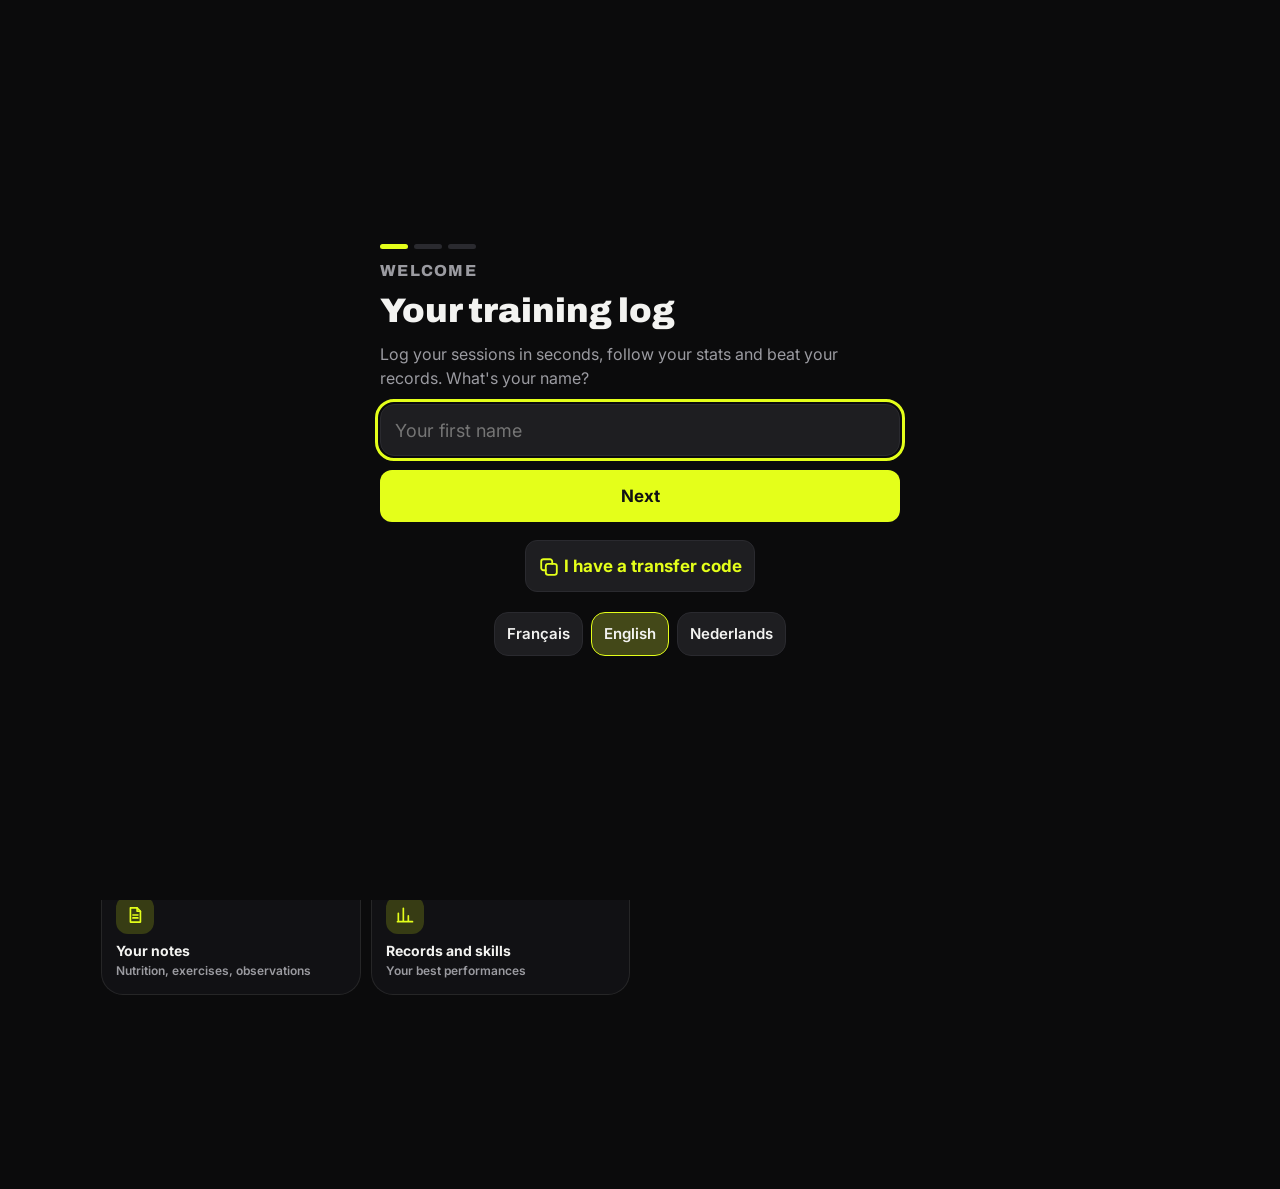
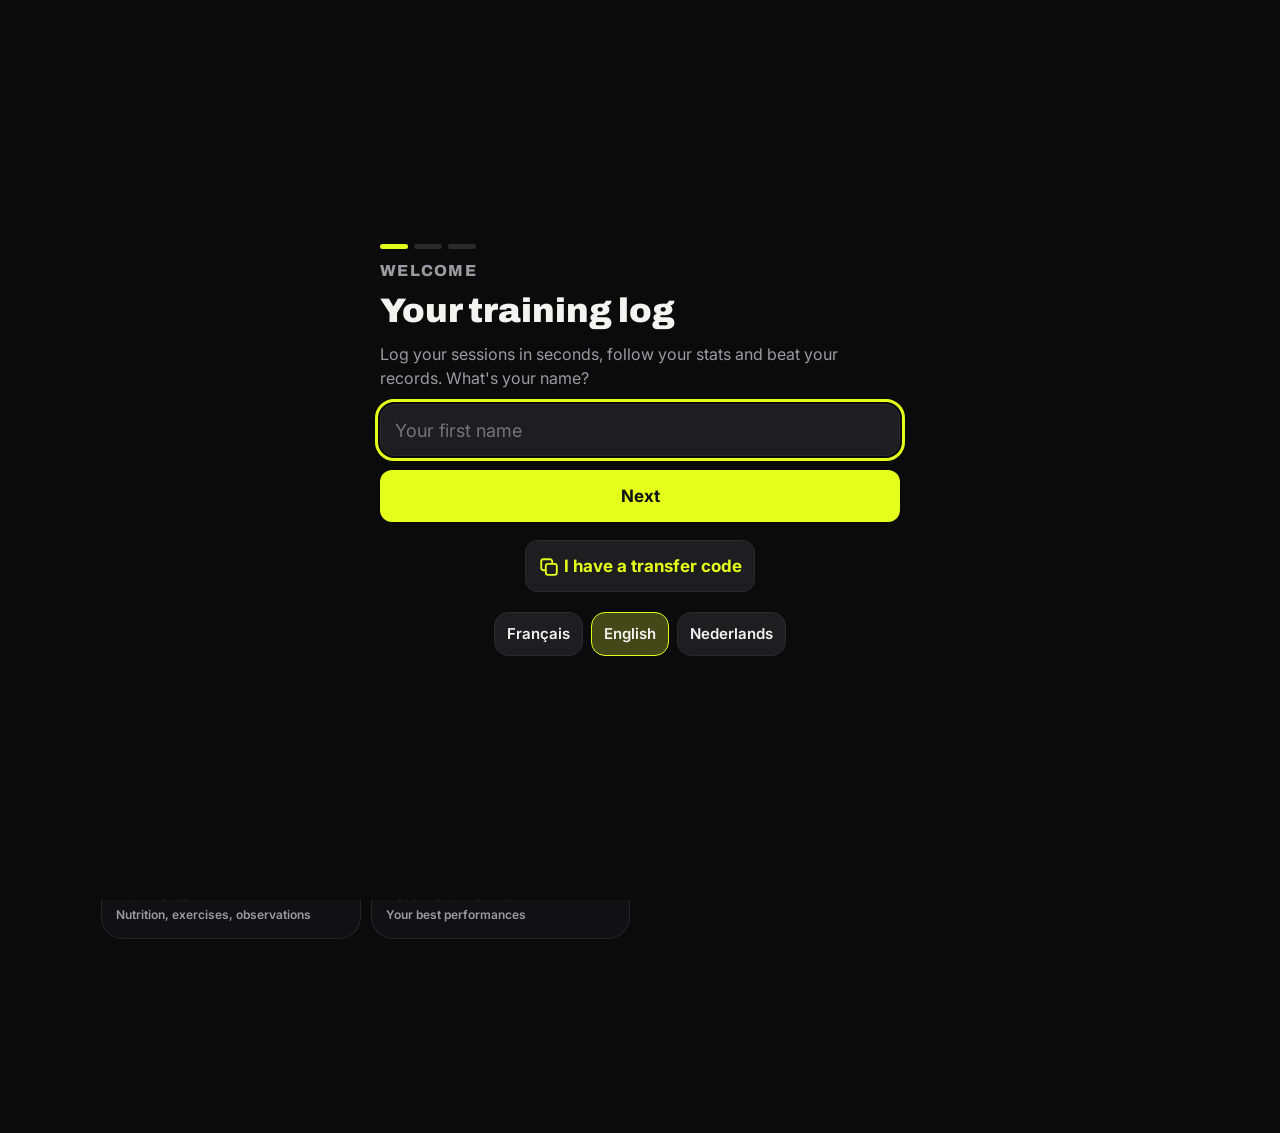
